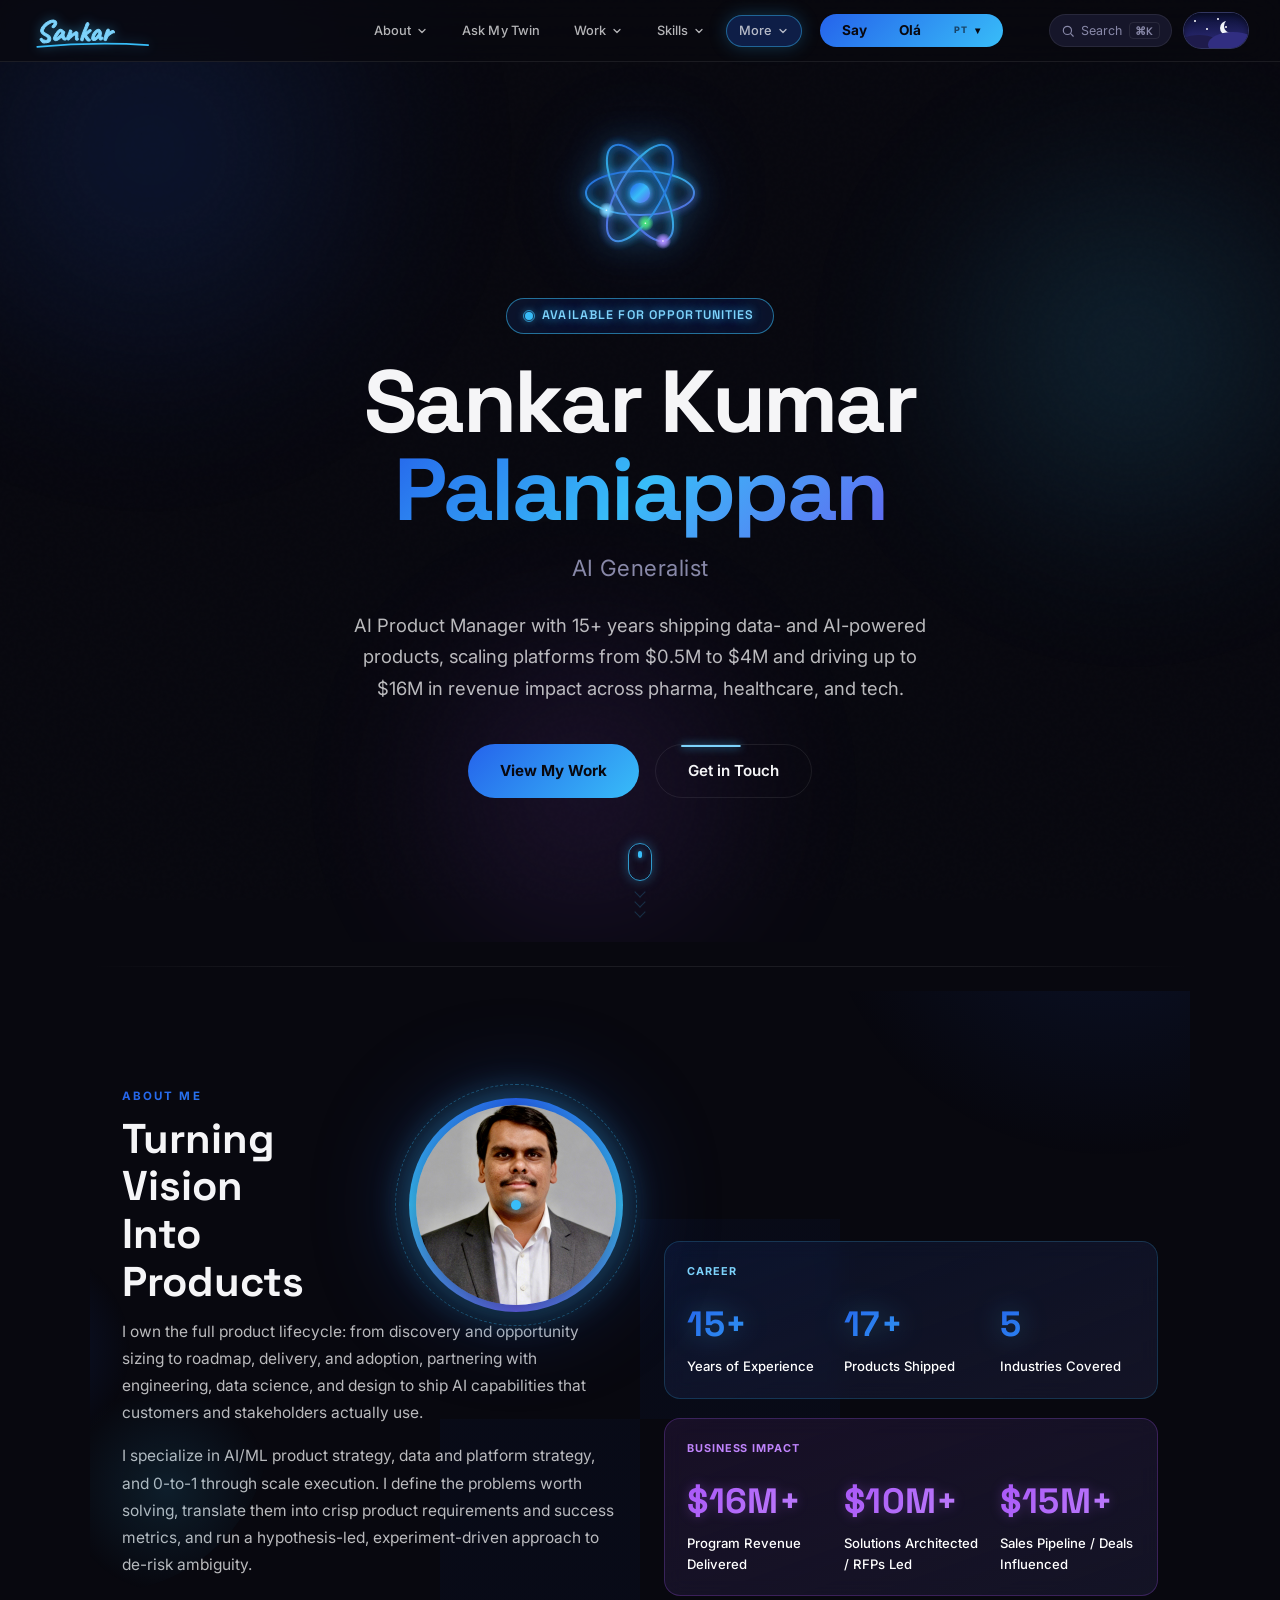
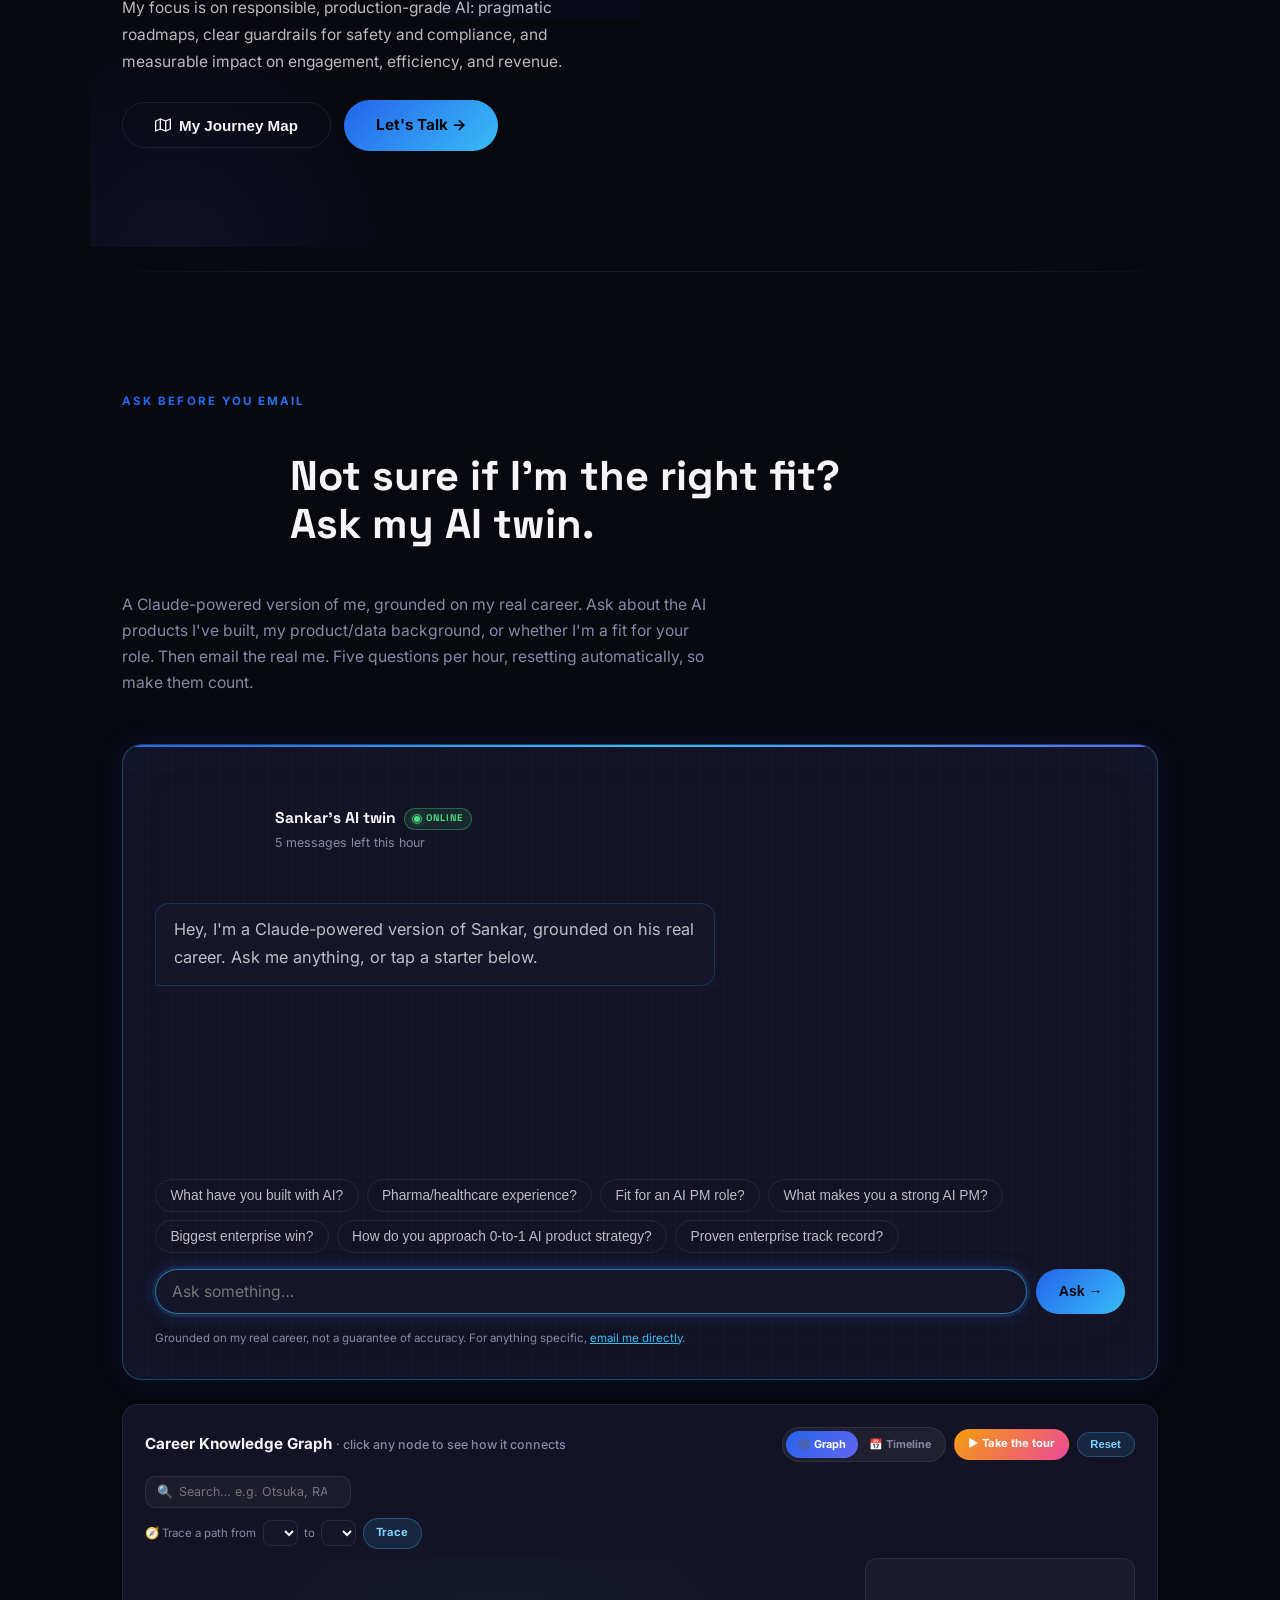
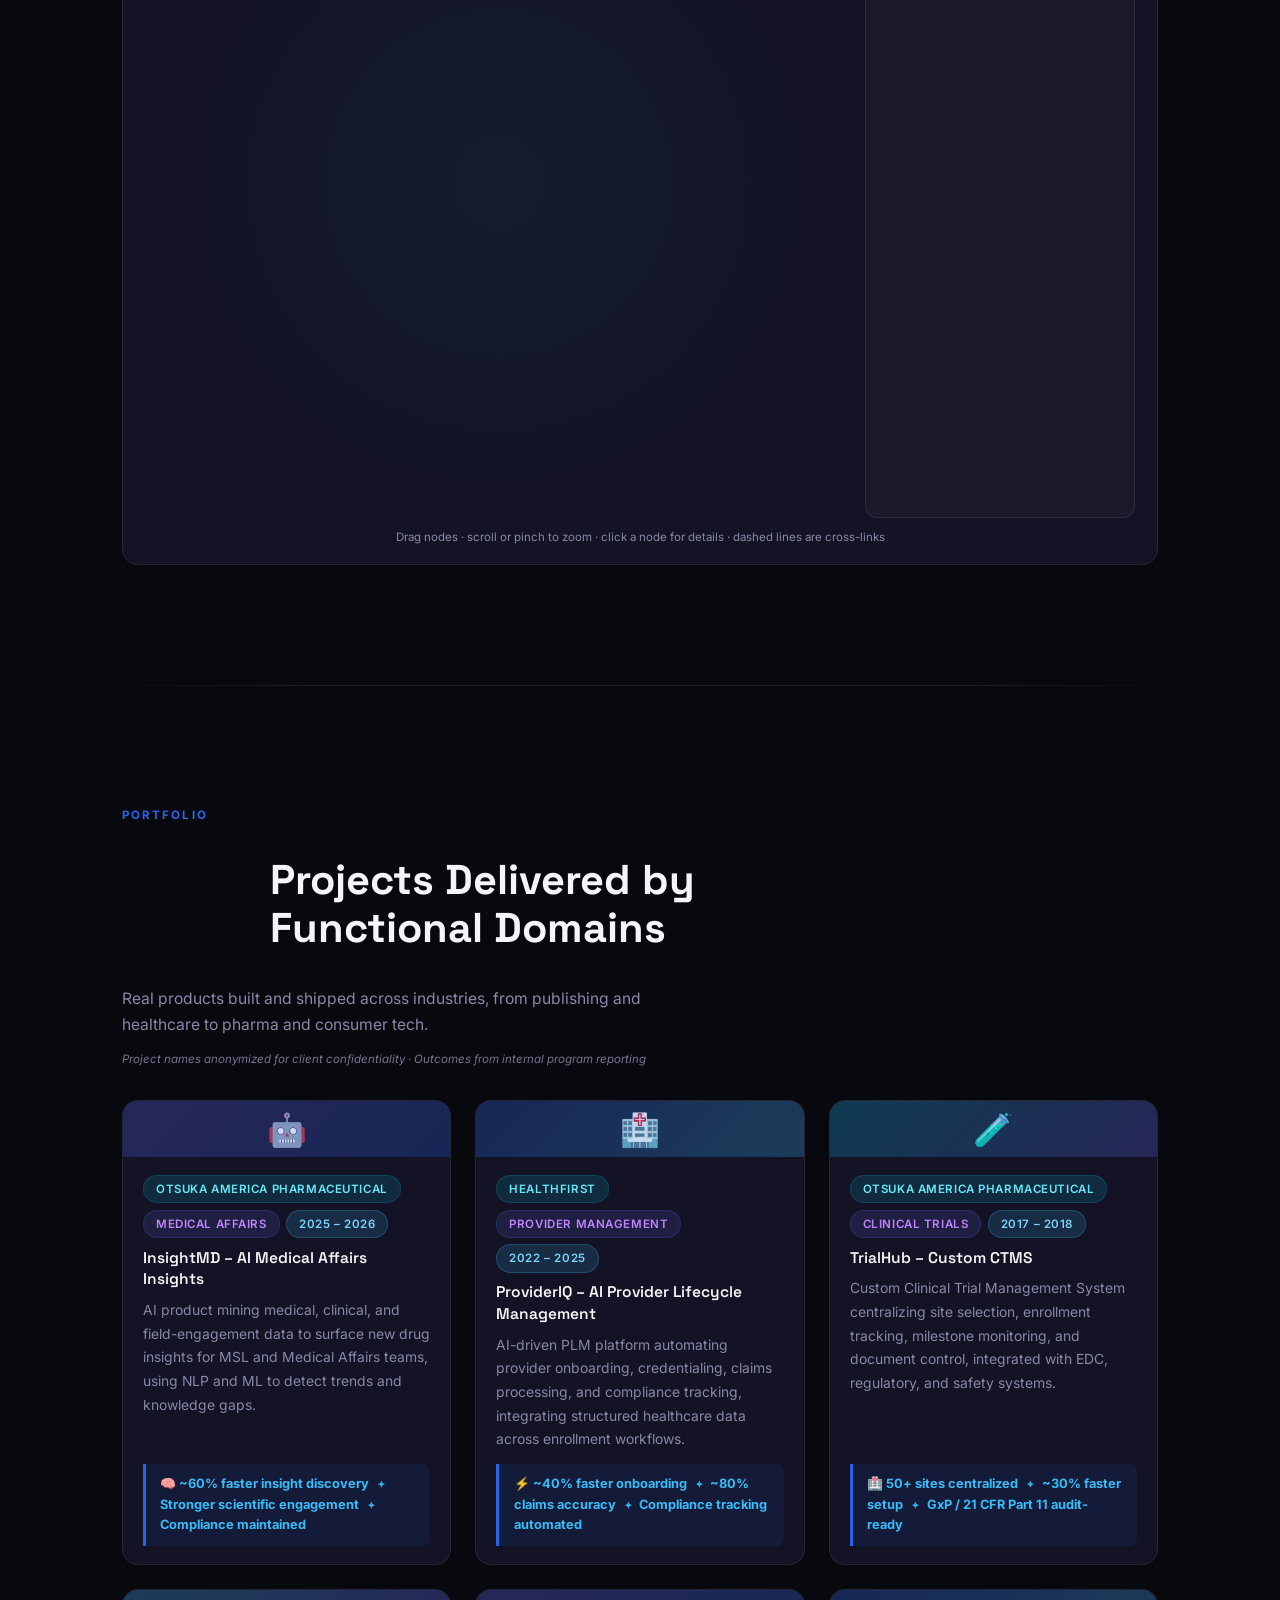
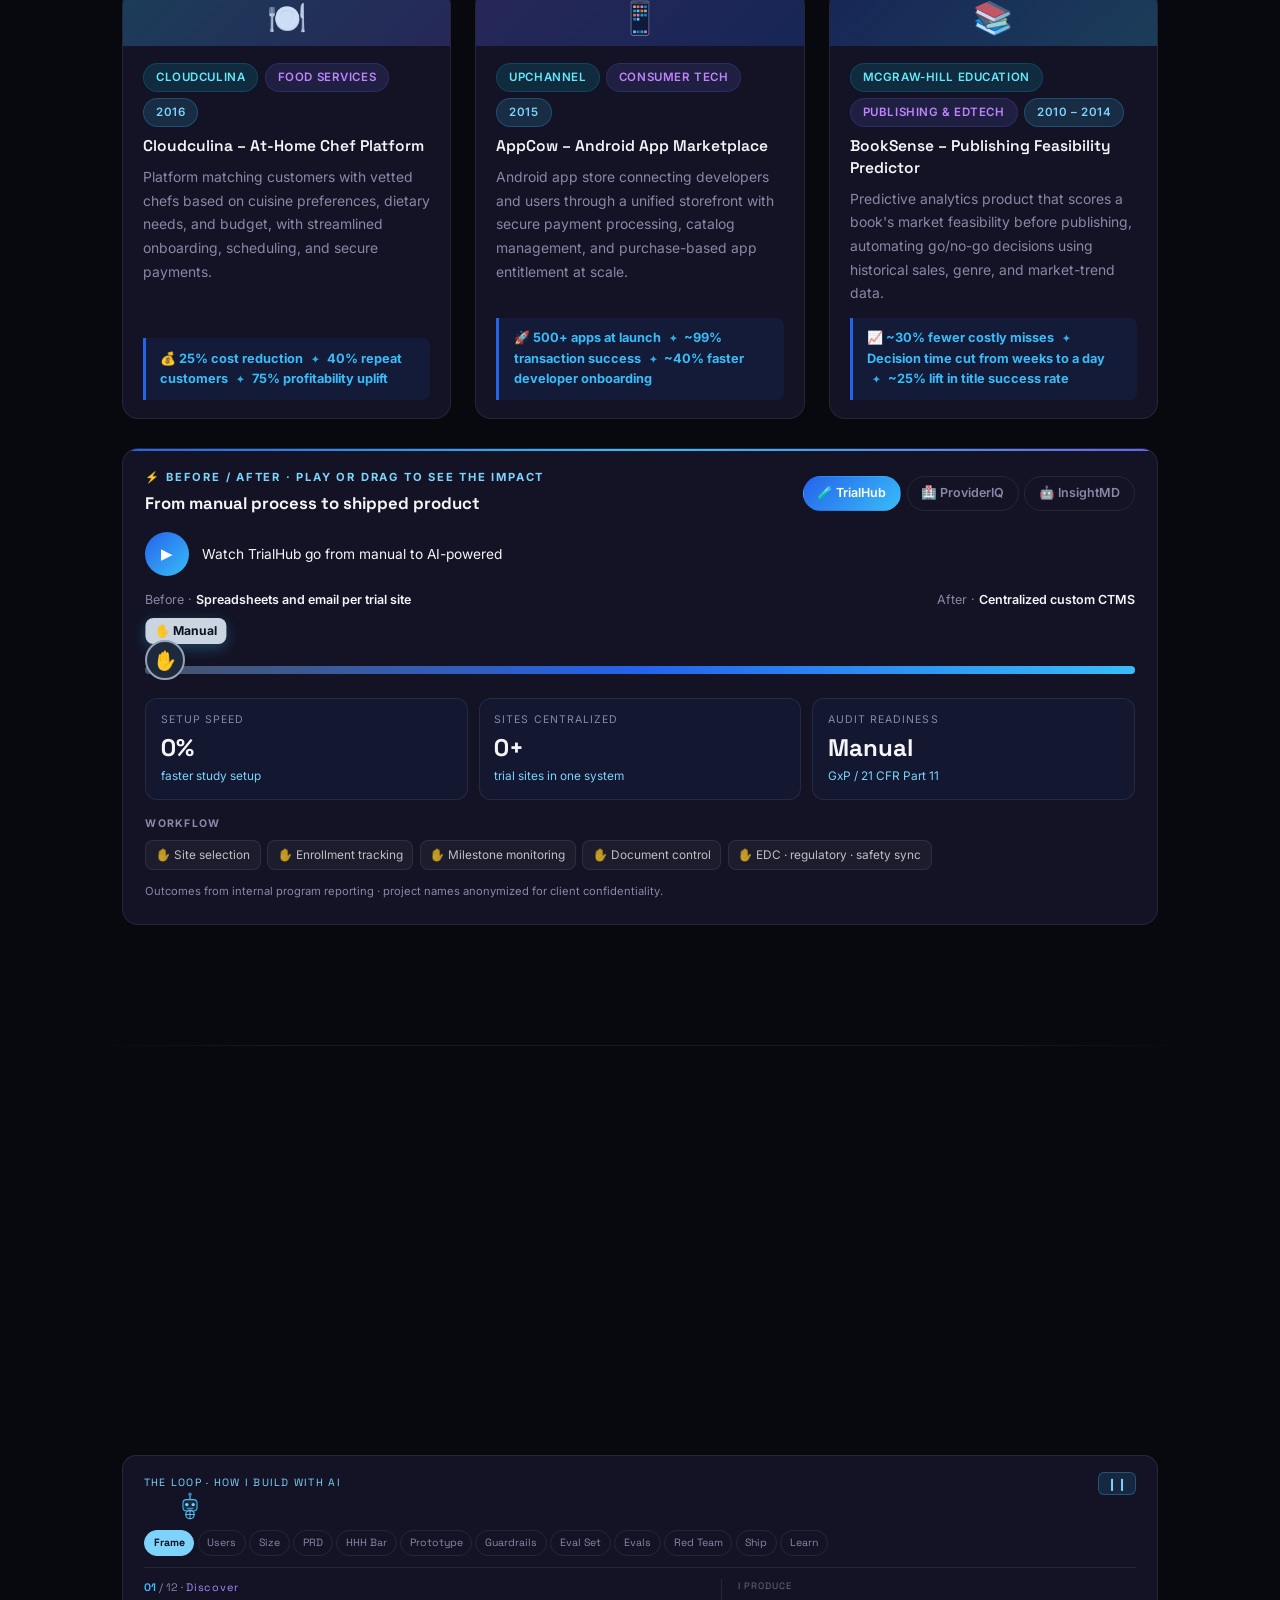
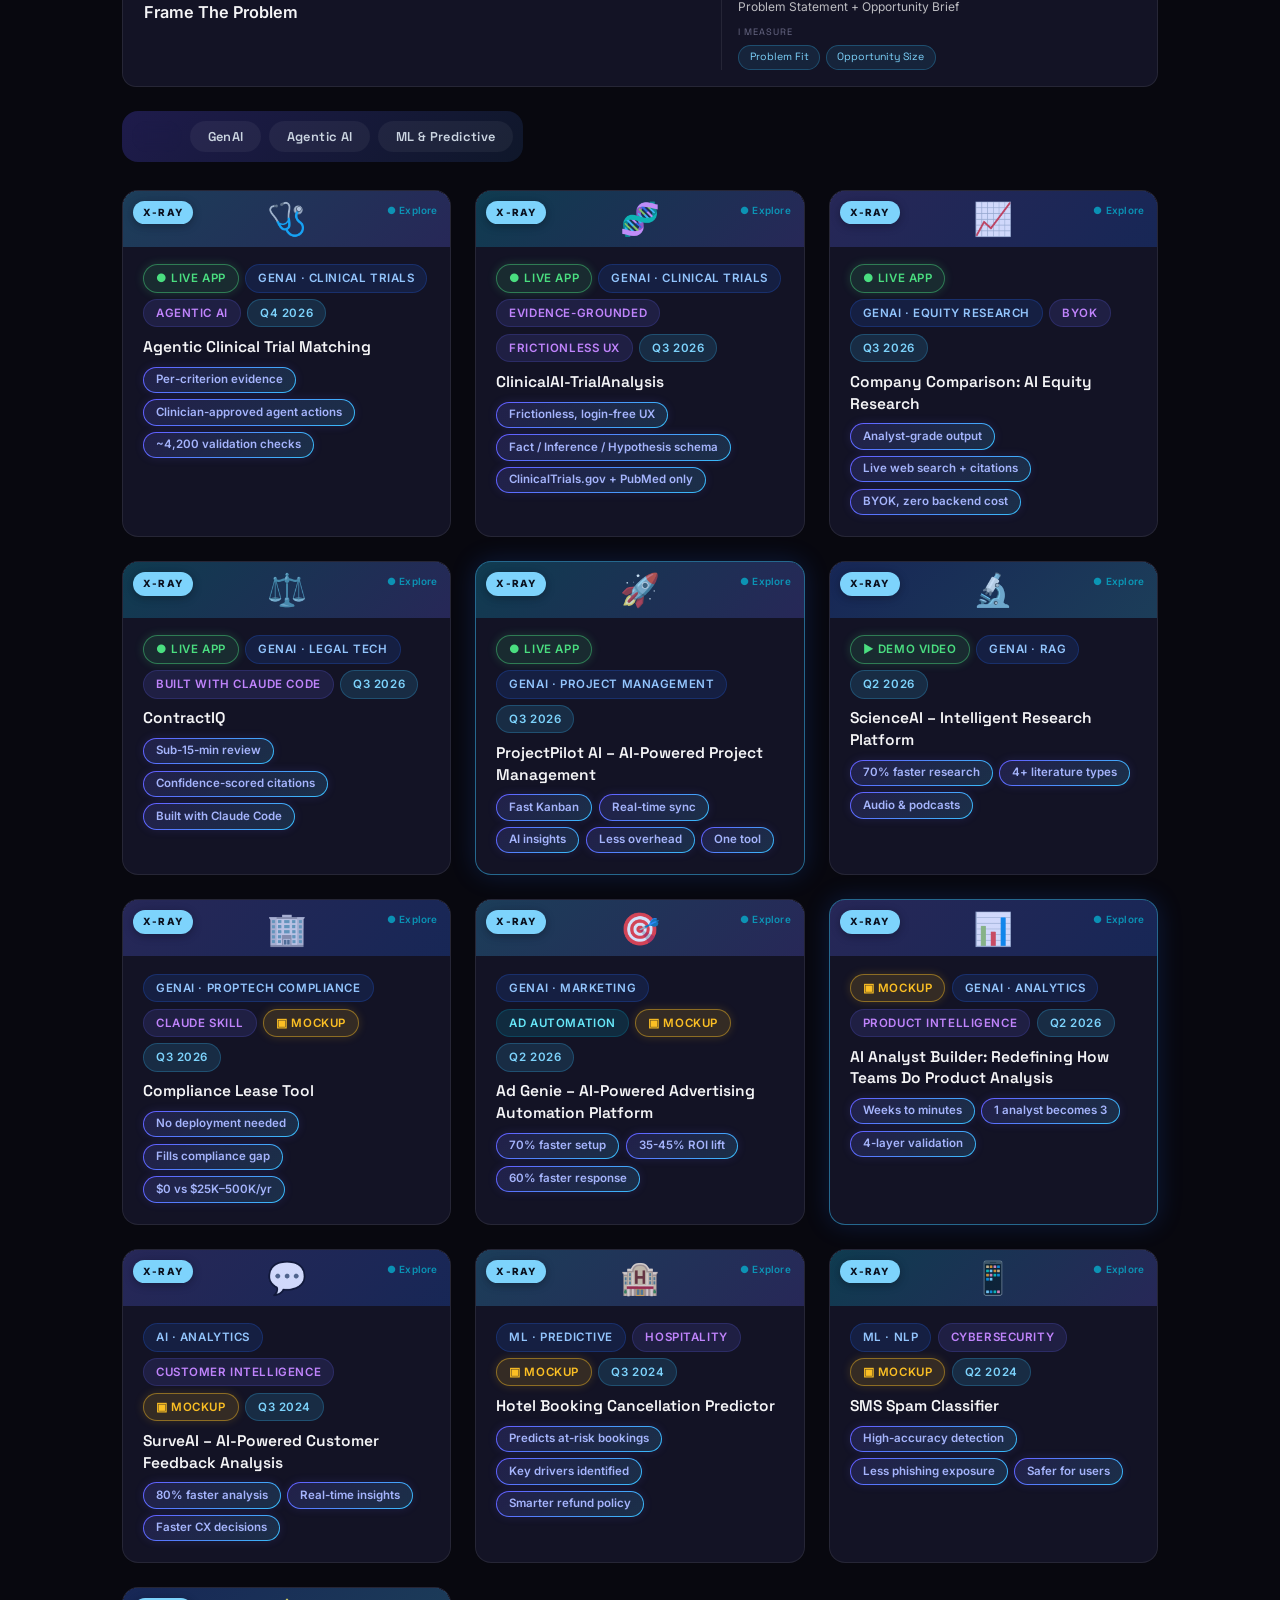
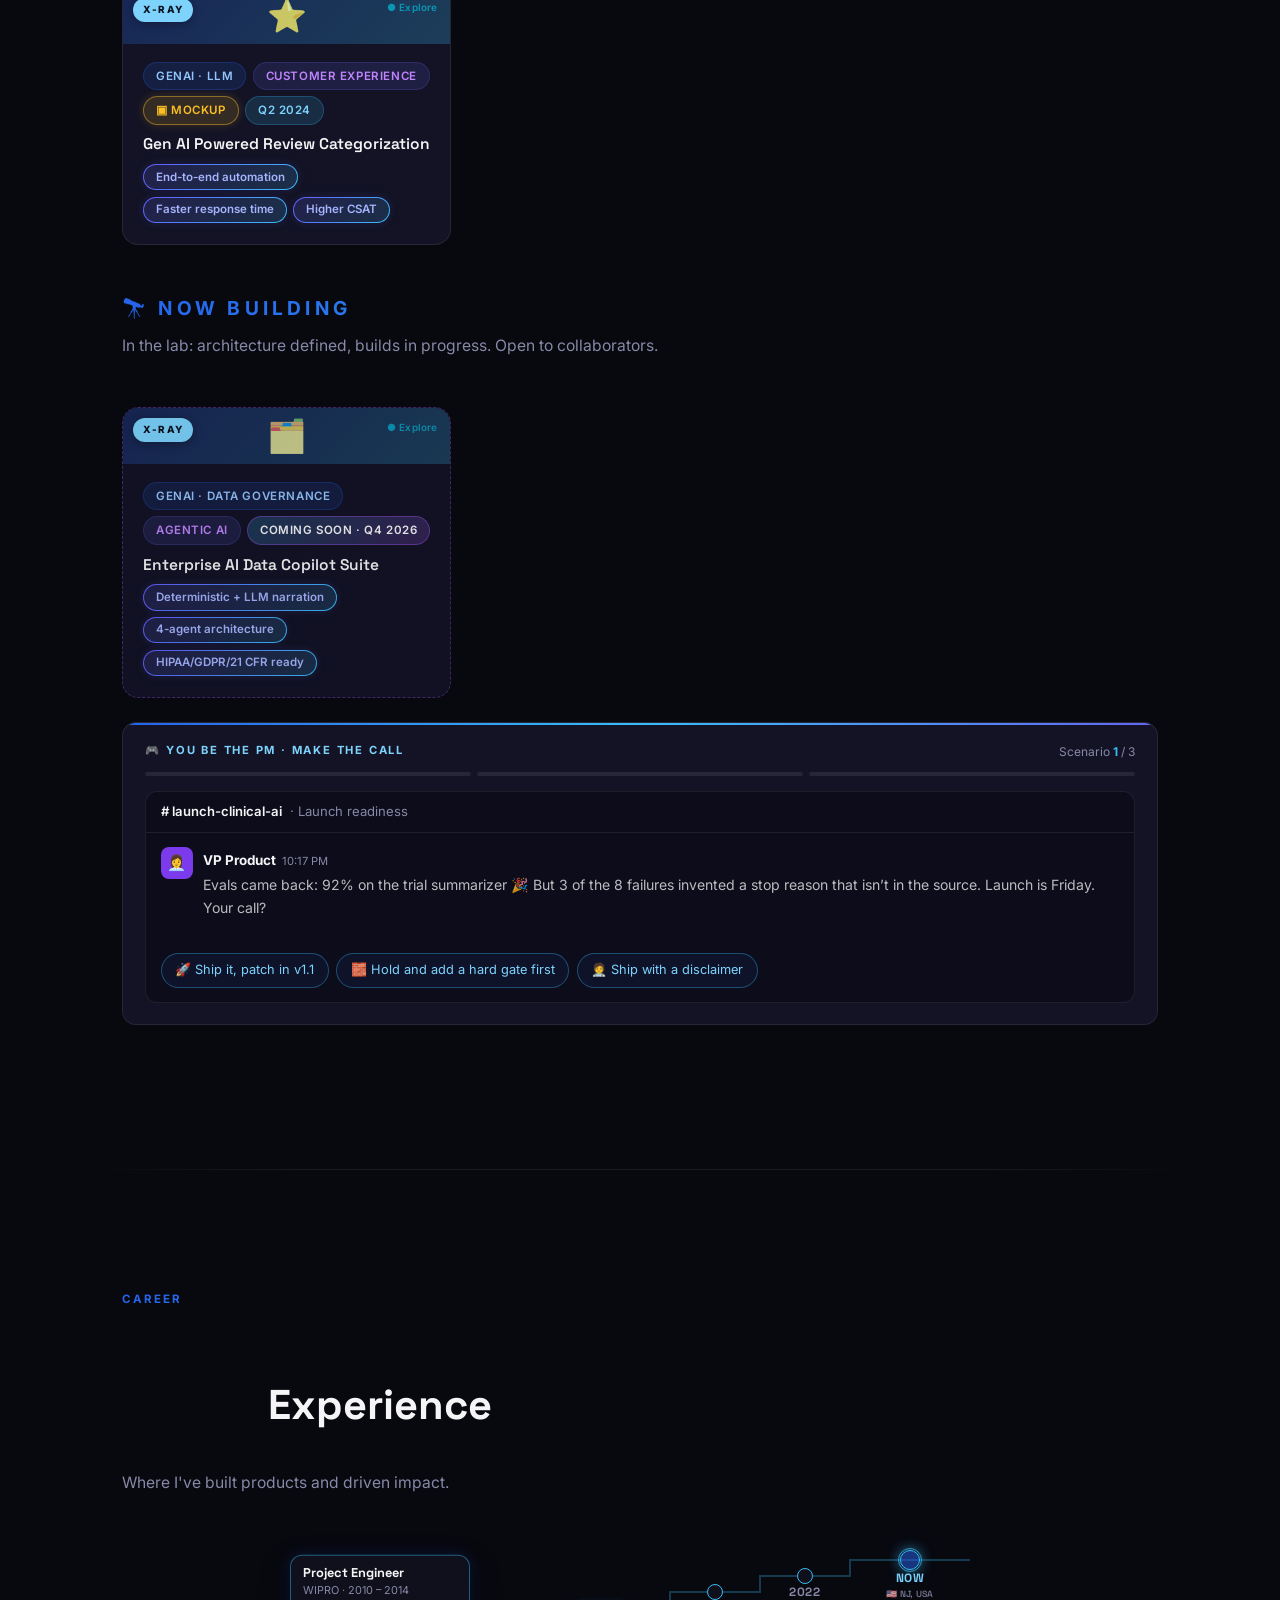
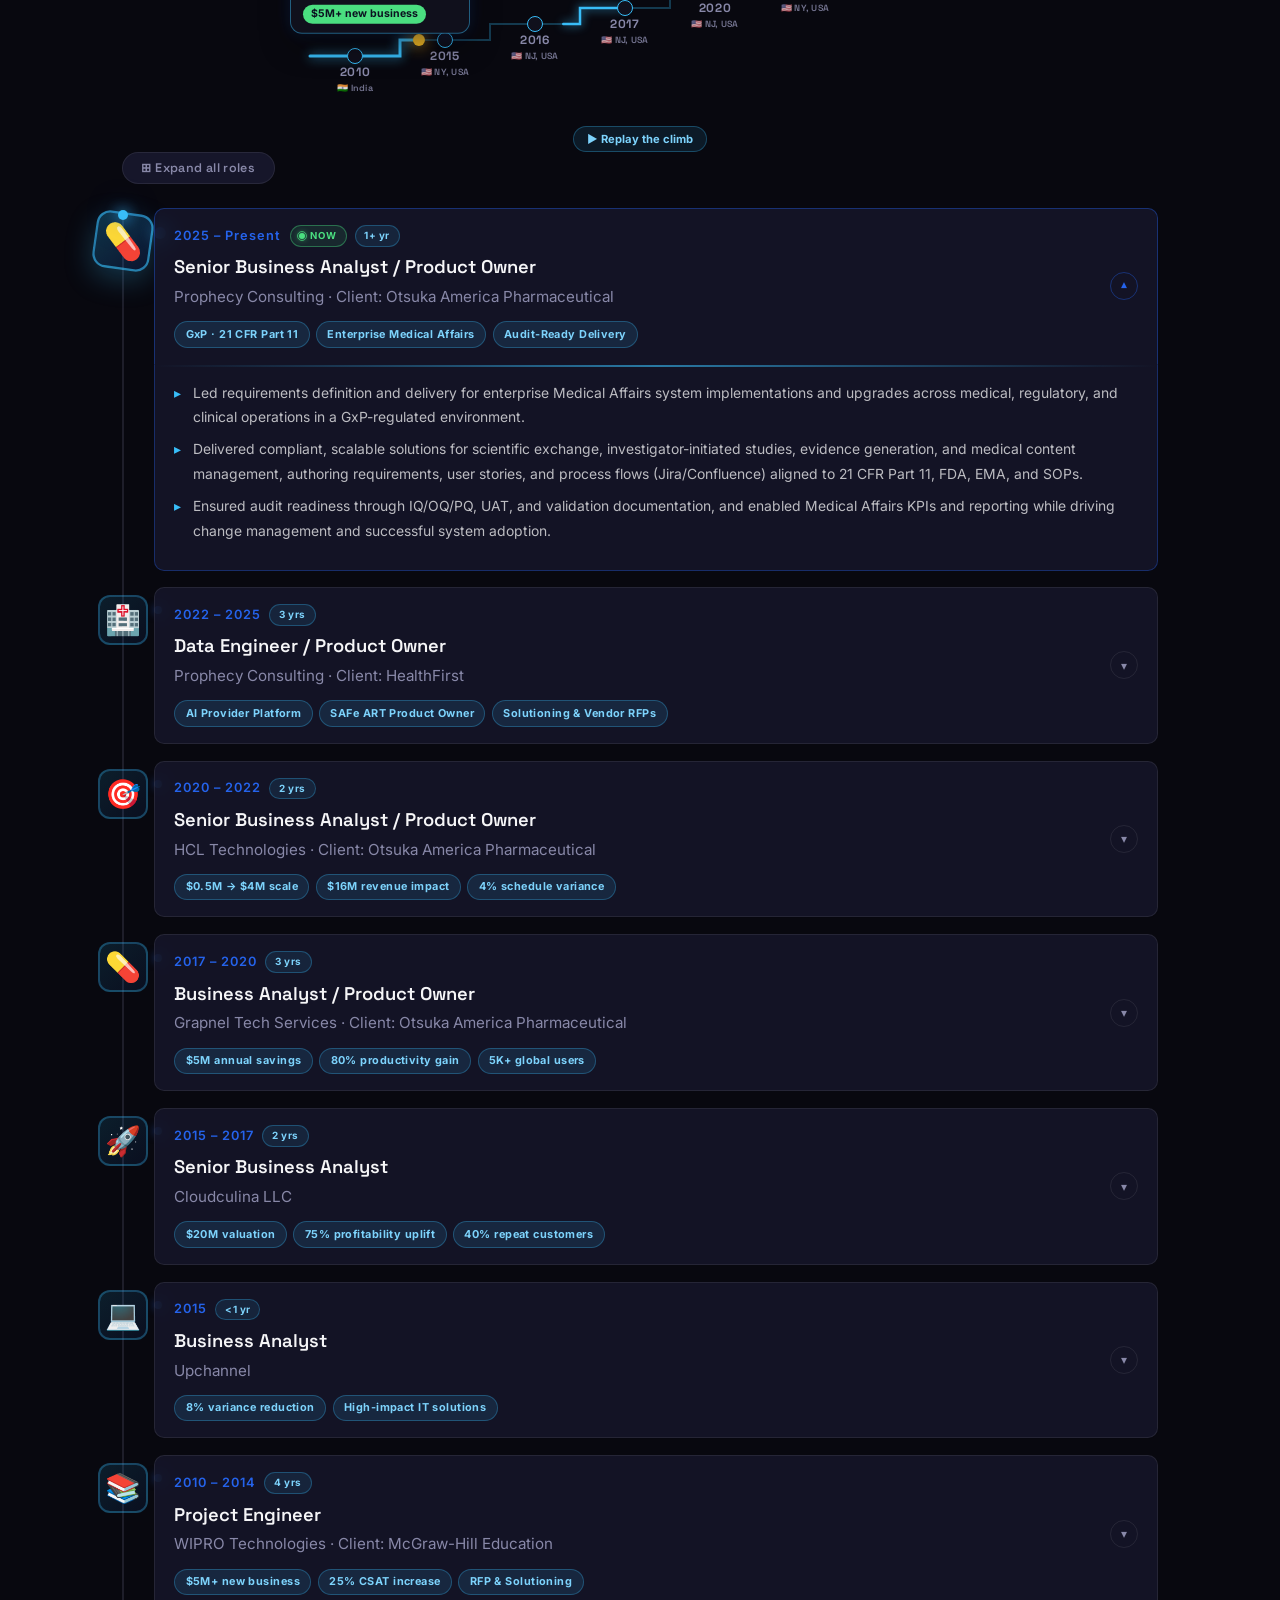
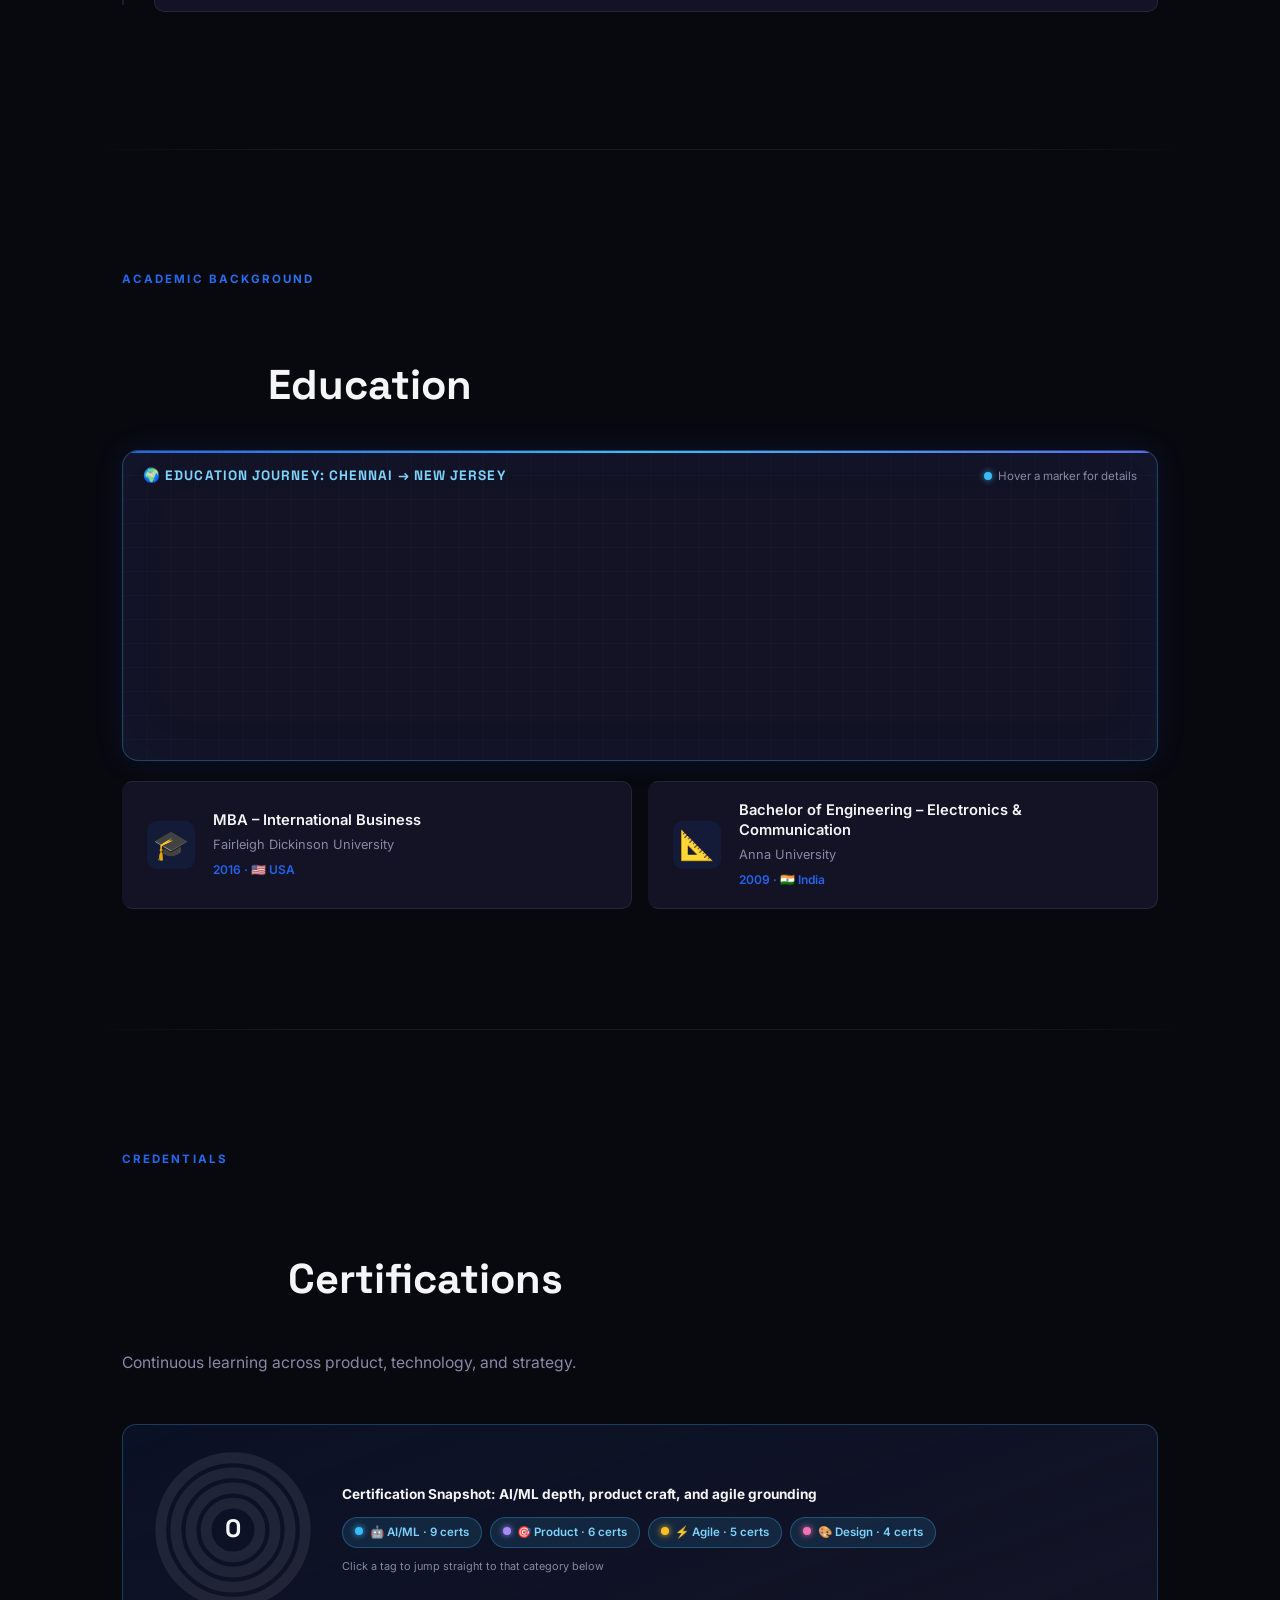
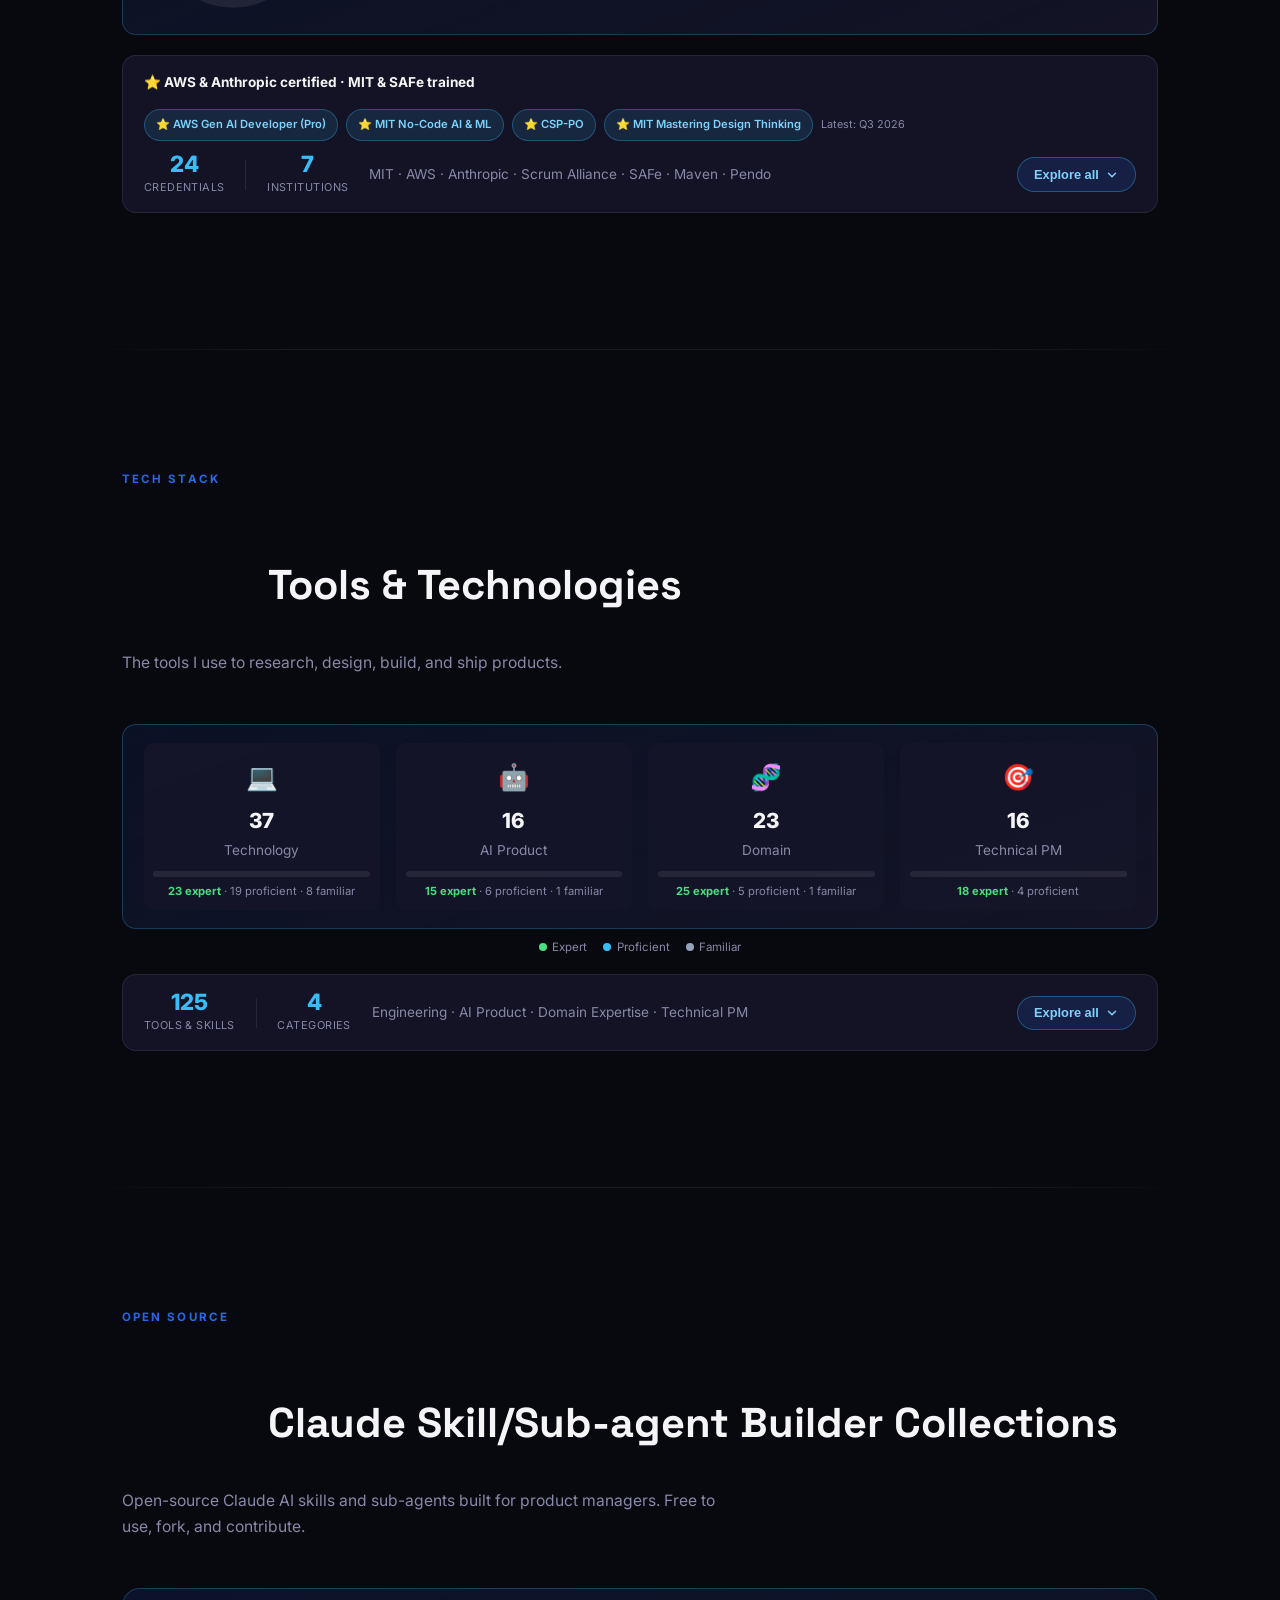
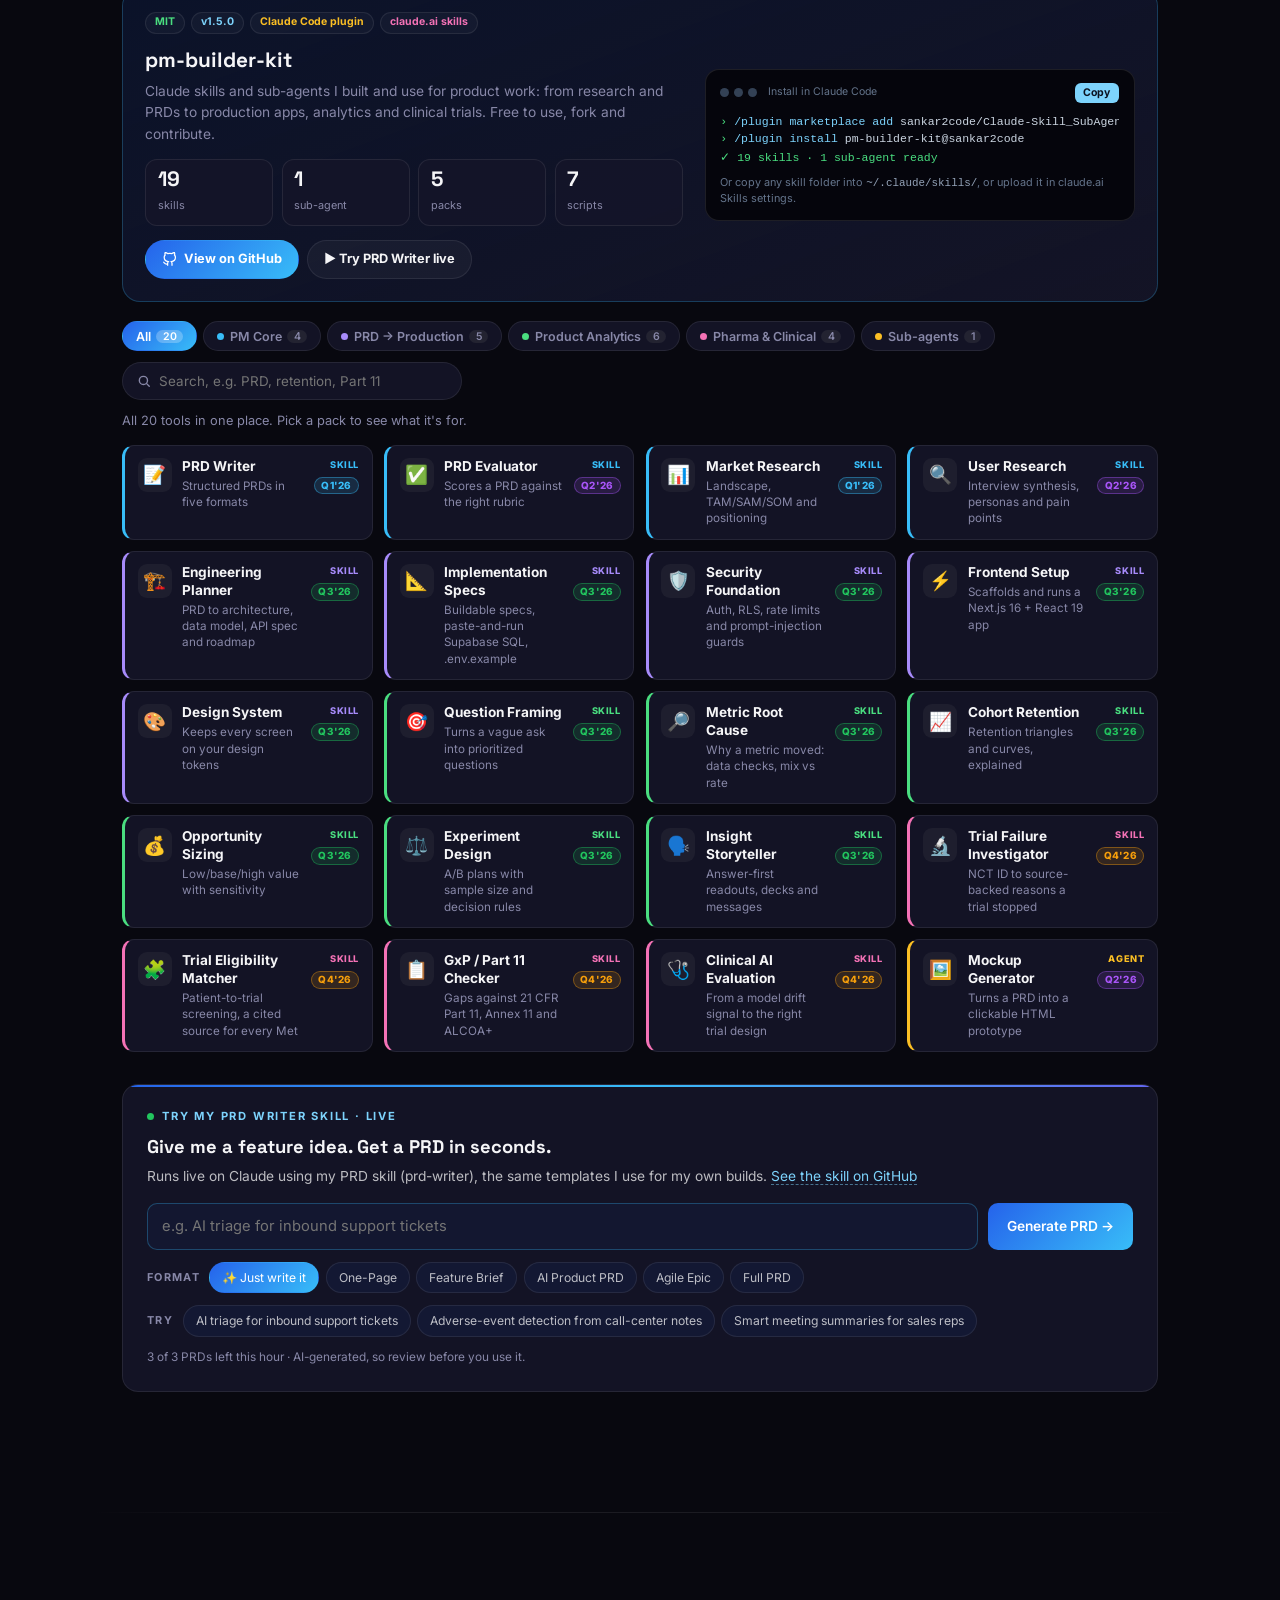
==== index-backup.html @ cf6ffe18 "Add interactive skills collection UI Replaced the static repo and skill listings with a more compact" ====
<!DOCTYPE html>
<html lang="en">
<head>
  <meta charset="UTF-8" />
  <meta name="viewport" content="width=device-width, initial-scale=1.0" />
  <title>Sankar Kumar Palaniappan | AI Product Manager</title>
  <meta name="description" content="AI Product Manager with 15+ years shipping data- and AI-powered products across pharma, healthcare, and tech, delivering up to $16M revenue impact. Live AI products, PRDs, and an AI twin you can interview." />
  <link rel="canonical" href="https://sankar.work/" />
  <meta property="og:type" content="website" />
  <meta property="og:url" content="https://sankar.work/" />
  <meta property="og:title" content="Sankar Kumar Palaniappan | AI Product Manager" />
  <meta property="og:description" content="15+ years shipping data- and AI-powered products across pharma, healthcare, and tech. Explore live AI products, PRDs, and ask my AI twin." />
  <meta property="og:image" content="https://sankar.work/images/profile-photo.jpeg" />
  <meta name="twitter:card" content="summary" />
  <meta name="twitter:title" content="Sankar Kumar Palaniappan | AI Product Manager" />
  <meta name="twitter:description" content="15+ years shipping data- and AI-powered products across pharma, healthcare, and tech. Explore live AI products, PRDs, and ask my AI twin." />
  <meta name="twitter:image" content="https://sankar.work/images/profile-photo.jpeg" />
  <link rel="preconnect" href="https://fonts.googleapis.com" />
  <link href="https://fonts.googleapis.com/css2?family=Inter:wght@300;400;500;600;700;900&family=Space+Grotesk:wght@400;500;600;700&family=Caveat:wght@700&display=swap" rel="stylesheet" />

  <!-- Google Analytics -->
  <script async src="https://www.googletagmanager.com/gtag/js?id=G-2ZWKVT2CXY"></script>
  <script>
    window.dataLayer = window.dataLayer || [];
    function gtag(){dataLayer.push(arguments);}
    gtag('js', new Date());
    gtag('config', 'G-2ZWKVT2CXY');
  </script>

  <style>
    /* ─── RESET & BASE ─────────────────────────────── */
    *, *::before, *::after { margin: 0; padding: 0; box-sizing: border-box; }

    :root {
      --bg:       #08080f;
      --bg2:      #10101c;
      --bg3:      #16162a;
      --coral:    #2563eb;
      --gold:     #38bdf8;
      --purple:   #6366f1;
      --lavender: #a5b4fc;
      --white:    #f5f5f7;
      --muted:    #8888a8;
      --border:   rgba(255,255,255,0.08);
      --card:     rgba(22,22,42,0.85);
      --nav-bg:   rgba(8,8,15,0.75);
      --nav-bg-scroll: rgba(8,8,15,0.95);
      --grad:      linear-gradient(135deg, #2563eb 0%, #38bdf8 50%, #6366f1 100%);
      --grad2:     linear-gradient(135deg, #2563eb, #38bdf8);
      --radius:    16px;
      --text-body: rgba(245,245,247,0.75);
      --text:      #f5f5f7;
    }

    /* ─── LIGHT THEME ─────────────────────────────── */
    html.light {
      --bg:        #fafafa;
      --bg2:       #f0f0f5;
      --bg3:       #e8e8f0;
      --white:     #111118;
      --muted:     #55557a;
      --border:    rgba(0,0,0,0.09);
      --card:      rgba(255,255,255,0.92);
      --nav-bg:    rgba(250,250,250,0.8);
      --nav-bg-scroll: rgba(250,250,250,0.97);
      --text-body: rgba(17,17,24,0.78);
      --text:      #111118;
    }

    html.light body {
      background: var(--bg);
    }

    html.light body::before { opacity: 0.15; }

    html.light .blob { opacity: 0.12; }

    html.light nav {
      border-bottom-color: rgba(0,0,0,0.08);
    }

    html.light .btn-secondary {
      border-color: rgba(0,0,0,0.15);
      color: var(--white);
    }

    html.light .btn-secondary:hover {
      border-color: rgba(0,0,0,0.3);
      background: rgba(0,0,0,0.04);
    }

    html.light .social-btn {
      border-color: rgba(0,0,0,0.12);
      color: var(--white);
    }

    html.light .social-btn:hover {
      background: rgba(0,0,0,0.05);
      border-color: rgba(0,0,0,0.2);
    }

    html.light footer {
      border-top-color: rgba(0,0,0,0.08);
    }

    html.light .divider { background: rgba(0,0,0,0.07); }

    /* ─── TECH STACK FLOATING CARD STYLES ─────────────────────────────── */
    .tech-card {
      position: absolute;
      width: 90px;
      height: 90px;
      border-radius: 50%;
      padding: 0.6rem;
      cursor: pointer;
      background: linear-gradient(135deg, rgba(139, 92, 246, 0.15) 0%, rgba(168, 85, 247, 0.08) 100%);
      border: 1px solid rgba(139, 92, 246, 0.25);
      display: flex;
      flex-direction: column;
      align-items: center;
      justify-content: center;
      gap: 0.3rem;
      overflow: hidden;
      transition: all 0.3s cubic-bezier(0.34, 1.56, 0.64, 1);
      animation: float 6s ease-in-out infinite;
    }

    .tech-card::before {
      content: '';
      position: absolute;
      inset: 0;
      border-radius: 50%;
      background: radial-gradient(circle, rgba(168, 85, 247, 0.2) 0%, transparent 70%);
      opacity: 0;
      transition: opacity 0.3s ease;
      pointer-events: none;
    }

    @keyframes float {
      0%, 100% { transform: translateY(0px); }
      50% { transform: translateY(-15px); }
    }

    .tech-card:hover {
      background: linear-gradient(135deg, rgba(139, 92, 246, 0.3) 0%, rgba(168, 85, 247, 0.2) 100%);
      border-color: rgba(139, 92, 246, 0.6);
      transform: scale(1.15) !important;
      box-shadow: 0 15px 30px rgba(139, 92, 246, 0.3);
    }

    .tech-card:hover::before {
      opacity: 1;
    }

    .tech-emoji {
      font-size: 1.8rem;
      display: block;
      transition: transform 0.3s cubic-bezier(0.34, 1.56, 0.64, 1);
      filter: drop-shadow(0 2px 4px rgba(139, 92, 246, 0.3));
      position: relative;
      z-index: 2;
    }

    .tech-card:hover .tech-emoji {
      transform: scale(1.2) rotate(10deg);
    }

    .tech-name {
      font-size: 0.65rem;
      font-weight: 700;
      color: var(--white);
      text-align: center;
      line-height: 1;
      transition: color 0.3s ease;
      position: relative;
      z-index: 2;
      text-transform: uppercase;
      letter-spacing: 0.5px;
    }

    .tech-card:hover .tech-name {
      color: #a78bfa;
    }

    .tech-category {
      display: none;
    }

    html.light .tech-card {
      background: linear-gradient(135deg, rgba(99, 102, 241, 0.12) 0%, rgba(139, 92, 246, 0.06) 100%);
      border-color: rgba(139, 92, 246, 0.2);
    }

    html.light .tech-card:hover {
      background: linear-gradient(135deg, rgba(99, 102, 241, 0.25) 0%, rgba(139, 92, 246, 0.15) 100%);
      border-color: rgba(139, 92, 246, 0.4);
      box-shadow: 0 15px 30px rgba(139, 92, 246, 0.2);
    }

    html.light .tech-name {
      color: #111118;
    }

    html.light .tech-card:hover .tech-name {
      color: #6366f1;
    }

    /* Light mode card depth */
    html.light .stat-card,
    html.light .domain-card,
    html.light .project-card {
      background: #ffffff;
      box-shadow: 0 2px 16px rgba(0,0,0,0.07), 0 1px 4px rgba(0,0,0,0.05);
    }

    html.light .contact-card {
      background:
        linear-gradient(90deg, #2563eb, #38bdf8, #6366f1) top / 100% 2px no-repeat,
        linear-gradient(rgba(37,99,235,0.03) 1px, transparent 1px),
        linear-gradient(90deg, rgba(37,99,235,0.03) 1px, transparent 1px),
        #ffffff;
      background-size: 100% 2px, 24px 24px, 24px 24px, auto;
      box-shadow: 0 2px 20px rgba(37,99,235,0.08);
    }

    html.light a.cert-card,
    html.light .edu-card {
      background: #ffffff;
      box-shadow: 0 1px 6px rgba(0,0,0,0.06);
    }

    html.light .chip {
      background: #ededf5;
      color: #111118;
      border-color: rgba(0,0,0,0.1);
    }

    html.light .chip:hover {
      background: rgba(37,99,235,0.1);
      border-color: rgba(37,99,235,0.3);
    }

    html.light .hamburger span { background: #111118; }

    html.light .project-body p { color: var(--text-body); }

    /* ─── LIGHT MODE TEXT READABILITY FIXES ──────── */
    html.light .stat-label { color: #111118; }

    html.light .tag-coral  { background: rgba(37,99,235,0.1);  color: #1d4ed8; border-color: rgba(37,99,235,0.3); }
    html.light .tag-gold   { background: rgba(2,132,199,0.1);  color: #0369a1; border-color: rgba(2,132,199,0.3); }
    html.light .tag-purple { background: rgba(124,58,237,0.1); color: #6d28d9; border-color: rgba(124,58,237,0.3); }
    html.light .tag-cyan   { background: rgba(14,116,144,0.1); color: #0e7490; border-color: rgba(14,116,144,0.3); }

    html.light .twin-online {
      color: #15803d;
      background: rgba(21,128,61,0.08);
      border-color: rgba(21,128,61,0.35);
    }
    html.light .twin-online-dot { background: #16a34a; box-shadow: 0 0 4px rgba(22,163,74,0.5); }
    html.light .twin-online-dot::after { border-color: rgba(22,163,74,0.6); }

    html.light .twin-disclaimer a { color: #1d4ed8; }
    html.light .twin-msg-error { color: #dc2626; border-color: rgba(220,38,38,0.35); }

    html.light .nav-badge-name {
      color: #1d4ed8;
      text-shadow: 0 0 12px rgba(37,99,235,0.35);
    }

    html.light .modal-impact { color: #1d4ed8; }
    html.light .modal-year { color: #1d4ed8; border-color: rgba(37,99,235,0.4); }
    html.light .skill-badge:not(.skill-badge-default) { color: #1d4ed8; }
    html.light a.cert-card:hover .cert-info h4 { color: #1d4ed8; }
    html.light .skill-card:hover .skill-card-info h4 { color: #1d4ed8; }

    html { scroll-behavior: smooth; }

    body {
      font-family: 'Inter', sans-serif;
      background: var(--bg);
      color: var(--white);
      overflow-x: hidden;
      line-height: 1.6;
    }

    h1, h2, h3, h4 { font-family: 'Space Grotesk', sans-serif; }

    a { text-decoration: none; color: inherit; }

    img, svg { max-width: 100%; }

    /* ─── NOISE TEXTURE ──────────────────────────────── */
    body::before {
      content: '';
      position: fixed;
      inset: 0;
      background-image: url("data:image/svg+xml,%3Csvg viewBox='0 0 256 256' xmlns='http://www.w3.org/2000/svg'%3E%3Cfilter id='noise'%3E%3CfeTurbulence type='fractalNoise' baseFrequency='0.9' numOctaves='4' stitchTiles='stitch'/%3E%3C/filter%3E%3Crect width='100%25' height='100%25' filter='url(%23noise)' opacity='0.03'/%3E%3C/svg%3E");
      pointer-events: none;
      z-index: 0;
      opacity: 0.4;
    }

    /* ─── NAV ────────────────────────────────────────── */
    nav {
      position: fixed;
      top: 0; left: 0; right: 0;
      z-index: 100;
      padding: 0 2rem;
      height: 62px;
      display: grid;
      grid-template-columns: 1fr auto 1fr;
      align-items: center;
      background: var(--nav-bg);
      backdrop-filter: blur(20px);
      border-bottom: 1px solid var(--border);
      transition: background 0.3s, border-color 0.3s;
    }

    /* ─── THEME TOGGLE BUTTON ────────────────────── */
    .theme-toggle {
      position: relative;
      width: 64px;
      height: 35px;
      border-radius: 20px;
      border: none;
      background: transparent;
      cursor: pointer;
      padding: 0;
      overflow: visible;
      flex-shrink: 0;
      transition: box-shadow 0.25s;
    }

    .theme-toggle:hover {
      box-shadow: 0 0 12px rgba(56,189,248,0.3);
      border-radius: 20px;
    }

    .tt-lottie {
      width: 64px;
      height: 35px;
      pointer-events: none;
    }

    /* Sunset landscape toggle: night by default, day under html.light */
    .tt-scene { position: absolute; inset: 0; border-radius: 999px; overflow: hidden; pointer-events: none;
      background: linear-gradient(#0b1033, #312e81); box-shadow: inset 0 2px 6px rgba(0,0,0,0.4), 0 0 0 1px rgba(129,140,248,0.35);
      transition: background 0.7s ease, box-shadow 0.7s ease; }
    html.light .tt-scene { background: linear-gradient(#60a5fa, #bae6fd); box-shadow: inset 0 2px 6px rgba(0,0,0,0.18), 0 0 0 1px rgba(37,99,235,0.3); }
    .tt-sun { position: absolute; left: 9px; top: 7px; width: 16px; height: 16px; border-radius: 50%;
      background: radial-gradient(circle, #fef3c7, #f59e0b); box-shadow: 0 0 10px #fbbf24;
      transform: translateY(30px); transition: transform 0.8s cubic-bezier(.6,.05,.3,1); }
    html.light .tt-sun { transform: none; }
    .tt-moon { position: absolute; right: 10px; top: 6px; width: 14px; height: 14px; border-radius: 50%; box-shadow: -4px 2px 0 0 #f1f5f9;
      transform: none; transition: transform 0.8s cubic-bezier(.6,.05,.3,1) 0.1s; }
    html.light .tt-moon { transform: translateY(-30px); }
    .tt-star { position: absolute; width: 2px; height: 2px; border-radius: 50%; background: #fff; opacity: 1; transition: opacity 0.6s 0.3s; animation: ttTwinkle 1.6s infinite; }
    html.light .tt-star { opacity: 0; transition-delay: 0s; }
    @keyframes ttTwinkle { 50% { transform: scale(0.4); } }
    .tt-hill { position: absolute; bottom: -9px; border-radius: 50%; transition: background 0.7s ease; }
    .tt-h1 { left: -7px; width: 44px; height: 22px; background: #1e1b4b; }
    .tt-h2 { right: -10px; width: 50px; height: 25px; background: #312e81; }
    html.light .tt-h1 { background: #16a34a; }
    html.light .tt-h2 { background: #22c55e; }
    .tt-cloud { position: absolute; top: 9px; left: 0; width: 13px; height: 5px; border-radius: 5px; background: #fff; opacity: 0;
      animation: ttDrift 7s linear infinite; transition: opacity 0.5s; }
    .tt-cloud::before { content: ""; position: absolute; left: 3px; top: -3px; width: 7px; height: 7px; border-radius: 50%; background: #fff; }
    .tt-cloud2 { top: 16px; transform: scale(0.8); animation-duration: 9s; animation-delay: -4s; }
    html.light .tt-cloud { opacity: 0.9; }
    @keyframes ttDrift { from { transform: translateX(70px); } to { transform: translateX(-20px); } }
    .theme-toggle:hover .tt-scene { box-shadow: inset 0 2px 6px rgba(0,0,0,0.4), 0 0 0 1px rgba(125,211,252,0.6), 0 0 14px rgba(56,189,248,0.35); }
    .theme-toggle:active .tt-scene { transform: scale(0.96); }
    .theme-toggle:focus-visible { outline: 2px solid #38bdf8; outline-offset: 3px; }
    @media (prefers-reduced-motion: reduce) {
      .tt-sun, .tt-moon, .tt-scene, .tt-hill, .tt-star { transition: none; }
      .tt-star, .tt-cloud { animation: none; }
    }

    /* ─── COMMAND PALETTE ────────────────────── */
    .cmdk-trigger {
      display: flex;
      align-items: center;
      gap: 0.4rem;
      background: var(--bg3);
      border: 1px solid var(--border);
      border-radius: 50px;
      padding: 0.4rem 0.7rem;
      color: var(--muted);
      cursor: pointer;
      font-family: 'Inter', sans-serif;
      font-size: 0.78rem;
      transition: border-color 0.25s, box-shadow 0.25s, color 0.25s;
      flex-shrink: 0;
    }

    .cmdk-trigger:hover {
      border-color: rgba(56,189,248,0.6);
      box-shadow: 0 0 10px rgba(56,189,248,0.25);
      color: var(--white);
    }

    .cmdk-kbd {
      font-family: 'Space Grotesk', sans-serif;
      font-size: 0.68rem;
      font-weight: 600;
      border: 1px solid var(--border);
      border-radius: 4px;
      padding: 0.05rem 0.35rem;
    }

    .cmdk-backdrop {
      display: none;
      position: fixed;
      inset: 0;
      background: rgba(0,0,0,0.6);
      backdrop-filter: blur(6px);
      z-index: 2000;
      align-items: flex-start;
      justify-content: center;
      padding: 10vh 1.2rem 2rem;
    }

    .cmdk-backdrop.open { display: flex; }

    .cmdk-panel {
      width: 100%;
      max-width: 520px;
      background: var(--bg2);
      border: 1px solid rgba(56,189,248,0.35);
      border-radius: 16px;
      box-shadow: 0 0 40px rgba(37,99,235,0.25), 0 20px 60px rgba(0,0,0,0.4);
      overflow: hidden;
      animation: modalIn 0.2s ease;
    }

    .cmdk-input-row {
      display: flex;
      align-items: center;
      gap: 0.7rem;
      padding: 1rem 1.2rem;
      border-bottom: 1px solid var(--border);
    }

    .cmdk-input-row svg { flex-shrink: 0; color: var(--muted); }

    #cmdk-input {
      flex: 1;
      background: transparent;
      border: none;
      outline: none;
      color: var(--white);
      font-family: 'Inter', sans-serif;
      font-size: 1rem;
    }

    #cmdk-input::placeholder { color: var(--muted); }

    .cmdk-list {
      max-height: 50vh;
      overflow-y: auto;
      padding: 0.5rem;
    }

    .cmdk-item {
      display: flex;
      align-items: center;
      gap: 0.75rem;
      padding: 0.65rem 0.8rem;
      border-radius: 10px;
      cursor: pointer;
      color: var(--text-body);
      font-size: 0.92rem;
    }

    .cmdk-item .cmdk-item-icon {
      width: 30px;
      height: 30px;
      border-radius: 8px;
      background: var(--bg3);
      display: flex;
      align-items: center;
      justify-content: center;
      font-size: 1rem;
      flex-shrink: 0;
    }

    .cmdk-item-label { flex: 1; }

    .cmdk-item-hint {
      font-size: 0.72rem;
      color: var(--muted);
    }

    .cmdk-item.active,
    .cmdk-item:hover {
      background: rgba(37,99,235,0.14);
      color: var(--white);
    }

    .cmdk-empty {
      padding: 1.5rem;
      text-align: center;
      color: var(--muted);
      font-size: 0.85rem;
    }

    html.light .cmdk-trigger { background: #fff; }
    html.light .cmdk-panel { background: #fff; }
    html.light .cmdk-item { color: #111118; }
    html.light .cmdk-item-icon { background: #f1f5f9; }

    @media (max-width: 600px) {
      .cmdk-trigger span { display: none; }
      .cmdk-trigger {
        padding: 0.5rem;
        border-radius: 50%;
        gap: 0;
      }
      .nav-right { gap: 0.5rem; }
    }

    html.light .tt-knob {
      left: 3px;
      background: #fff7d6;
      box-shadow: 0 0 10px rgba(251,191,36,0.6);
    }

    /* ─── THEME RING PULSE TRANSITION ───────────── */
    #theme-wave {
      position: fixed;
      width: 10px;
      height: 10px;
      margin: -5px 0 0 -5px;
      border-radius: 50%;
      border: 2px solid #38bdf8;
      background: transparent;
      box-shadow: 0 0 14px rgba(56,189,248,0.8), inset 0 0 10px rgba(56,189,248,0.4);
      transform: scale(0);
      opacity: 0;
      pointer-events: none;
      z-index: 9999;
    }

    .nav-logo {
      justify-self: start;
      display: flex;
      align-items: center;
      white-space: nowrap;
      text-decoration: none;
      cursor: pointer;
      transition: opacity 0.2s;
    }

    .nav-logo:hover {
      opacity: 0.8;
    }

    /* Hand-drawn signature logo */
    .nav-sig { --sig: #7dd3fc; --sig-ul: #38bdf8; }
    html.light .nav-sig { --sig: #1d4ed8; --sig-ul: #2563eb; }
    .nav-sig:hover { opacity: 1; }
    .sig-svg { display: block; width: 132px; height: 40px; overflow: visible; }
    .sig-text { font: 700 34px 'Caveat', cursive; fill: var(--sig); stroke: var(--sig); stroke-width: 1.1;
      stroke-dasharray: 400; stroke-dashoffset: 0; }
    .sig-ul { fill: none; stroke: var(--sig-ul); stroke-width: 2; stroke-linecap: round; stroke-dasharray: 140; stroke-dashoffset: 0; }
    .nav-sig.sig-wait .sig-svg { opacity: 0; }
    .nav-sig.sig-draw .sig-text { animation: sigDraw 2.2s ease forwards; }
    .nav-sig.sig-draw .sig-ul { stroke-dashoffset: 140; animation: sigUl 0.6s ease 1.7s forwards; }
    @keyframes sigDraw { 0% { stroke-dashoffset: 400; fill: transparent; } 70% { stroke-dashoffset: 0; fill: transparent; } 100% { stroke-dashoffset: 0; fill: var(--sig); } }
    @keyframes sigUl { to { stroke-dashoffset: 0; } }
    .nav-sig .sig-svg { filter: drop-shadow(0 0 6px rgba(56,189,248,0.45)); transition: filter 0.3s; }
    html.light .nav-sig .sig-svg { filter: none; }
    .nav-sig:hover .sig-svg { filter: drop-shadow(0 0 10px rgba(56,189,248,0.7)); }
    @media (max-width: 400px) { .sig-svg { width: 112px; height: 34px; } }
    @media (prefers-reduced-motion: reduce) { .nav-sig.sig-draw .sig-text, .nav-sig.sig-draw .sig-ul { animation: none; stroke-dashoffset: 0; } }

    .nav-badge {
      display: inline-flex;
      align-items: center;
      justify-content: center;
      background: rgba(37,99,235,0.12);
      border: 1.5px solid rgba(56,189,248,0.55);
      padding: 0.4rem 1.3rem 0.4rem 1.4rem;
      clip-path: polygon(10px 0%, 100% 0%, calc(100% - 10px) 100%, 0% 100%);
      line-height: 1;
      position: relative;
      overflow: hidden;
      animation: badgePulse 2.8s ease-in-out infinite;
      font-family: 'Space Grotesk', sans-serif;
    }

    .nav-badge-name {
      font-size: 1.1rem;
      font-weight: 800;
      letter-spacing: 0.06em;
      color: #38bdf8;
      text-shadow:
        0 0 8px rgba(56,189,248,1),
        0 0 20px rgba(56,189,248,0.7),
        0 0 40px rgba(37,99,235,0.5);
    }

    .nav-badge::before {
      content: '';
      position: absolute;
      top: -50%;
      left: -80%;
      width: 50%;
      height: 200%;
      background: linear-gradient(90deg, transparent, rgba(56,189,248,0.25), transparent);
      animation: badgeScan 3.5s ease-in-out infinite;
    }

    @keyframes badgePulse {
      0%, 100% { border-color: rgba(37,99,235,0.55); box-shadow: 0 0 6px rgba(37,99,235,0.25); }
      50%       { border-color: rgba(56,189,248,0.9); box-shadow: 0 0 14px rgba(56,189,248,0.5), 0 0 4px rgba(56,189,248,0.3) inset; }
    }

    @keyframes badgeScan {
      0%   { left: -80%; }
      100% { left: 180%; }
    }

    /* ─── NAV BADGE LIGHT TRACE ─────────────────── */
    .nav-badge-trace {
      position: absolute;
      inset: 0;
      width: 100%;
      height: 100%;
      pointer-events: none;
      overflow: visible;
    }

    .nav-badge-trace polygon {
      fill: none;
      stroke: #7dd3fc;
      stroke-width: 2.5;
      vector-effect: non-scaling-stroke;
      stroke-linecap: round;
      stroke-dasharray: 14 86;
      filter: drop-shadow(0 0 3px rgba(56,189,248,0.9));
      animation: badgeTrace 3.2s linear infinite;
    }

    @keyframes badgeTrace {
      to { stroke-dashoffset: -100; }
    }

    html.light .nav-badge-trace polygon {
      stroke: #1d4ed8;
      filter: drop-shadow(0 0 3px rgba(37,99,235,0.6));
    }

    /* ─── NAV BADGE HOVER GLITCH ────────────────── */
    .nav-badge-name {
      position: relative;
      display: inline-block;
    }

    .nav-badge-name::before,
    .nav-badge-name::after {
      content: attr(data-text);
      position: absolute;
      left: 0;
      top: 0;
      opacity: 0;
      text-shadow: none;
      pointer-events: none;
    }

    .nav-badge-name::before {
      color: #fb7185;
      clip-path: inset(0 0 52% 0);
    }

    .nav-badge-name::after {
      color: #818cf8;
      clip-path: inset(48% 0 0 0);
    }

    .nav-badge:hover .nav-badge-name::before { animation: glitchTop 0.45s steps(2, end); }
    .nav-badge:hover .nav-badge-name::after  { animation: glitchBot 0.45s steps(2, end); }
    .nav-badge:hover .nav-badge-name         { animation: glitchBase 0.45s steps(2, end); }

    @keyframes glitchTop {
      0%   { opacity: 1; transform: translate(-3px, -1px); }
      25%  { transform: translate(2.5px, 1px); }
      50%  { opacity: 1; transform: translate(-2px, 1px); }
      75%  { transform: translate(3px, -1px); }
      100% { opacity: 0; transform: translate(0, 0); }
    }

    @keyframes glitchBot {
      0%   { opacity: 1; transform: translate(3px, 1px); }
      25%  { transform: translate(-2.5px, -1px); }
      50%  { opacity: 1; transform: translate(2px, -1px); }
      75%  { transform: translate(-3px, 1px); }
      100% { opacity: 0; transform: translate(0, 0); }
    }

    @keyframes glitchBase {
      0%, 100% { transform: translate(0, 0); }
      30%      { transform: translate(1px, 0); }
      60%      { transform: translate(-1px, 0); }
    }

    .nav-links {
      display: flex;
      gap: 0.5rem;
      list-style: none;
      align-items: center;
      justify-self: center;
    }

    .nav-links a {
      font-size: 0.8rem;
      color: rgba(255,255,255,0.7);
      font-weight: 500;
      transition: color 0.25s, opacity 0.25s;
      letter-spacing: 0.01em;
      white-space: nowrap;
      padding: 0.4rem 0.55rem;
      border-radius: 6px;
      position: relative;
    }

    .nav-links a:hover {
      color: var(--white);
      background: rgba(37,99,235,0.25);
    }

    .nav-links a:active,
    .nav-links a.active {
      color: var(--coral);
      font-weight: 600;
      background: rgba(37,99,235,0.3);
    }

    html.light .nav-links a {
      color: #333333;
    }

    html.light .nav-links a:hover {
      color: #111118;
      background: rgba(37,99,235,0.75);
    }

    html.light .nav-links a:active,
    html.light .nav-links a.active {
      color: #ffffff;
      font-weight: 600;
      background: rgba(37,99,235,0.85);
    }

    /* ─── NAV DROPDOWN GROUPS ─────────────────────────── */
    .nav-item-group { position: relative; }
    .nav-group-trigger {
      display: inline-flex;
      align-items: center;
      gap: 0.3rem;
      font-size: 0.8rem;
      color: rgba(255,255,255,0.7);
      font-weight: 500;
      letter-spacing: 0.01em;
      white-space: nowrap;
      padding: 0.4rem 0.55rem;
      border-radius: 6px;
      background: none;
      border: none;
      cursor: pointer;
      font-family: inherit;
      transition: color 0.25s, background 0.25s;
    }
    .nav-group-trigger:hover { color: var(--white); background: rgba(37,99,235,0.25); }
    .nav-group-trigger svg { transition: transform 0.25s; }
    .nav-item-group.open .nav-group-trigger svg,
    .nav-item-group:hover .nav-group-trigger svg { transform: rotate(180deg); }
    .nav-item-group.open .nav-group-trigger,
    .nav-item-group:hover .nav-group-trigger { color: var(--white); background: rgba(37,99,235,0.25); }
    html.light .nav-group-trigger { color: #333333; }
    html.light .nav-item-group.open .nav-group-trigger,
    html.light .nav-item-group:hover .nav-group-trigger { color: #111118; background: rgba(37,99,235,0.75); }

    /* Outer container is flush against the trigger (top:100%, no real gap) so the
       mouse never leaves a hoverable element while moving from button to menu.
       The 10px "gap" is invisible top padding on this same box - still part of
       its hit area - while the visible card lives in .nav-dropdown-inner below it. */
    .nav-dropdown {
      position: absolute;
      top: 100%;
      left: 50%;
      transform: translateX(-50%);
      padding-top: 10px;
      opacity: 0;
      visibility: hidden;
      pointer-events: none;
      transition: opacity 0.22s ease, visibility 0.22s;
      z-index: 150;
    }
    .nav-item-group.open .nav-dropdown,
    .nav-item-group:hover .nav-dropdown {
      opacity: 1;
      visibility: visible;
      pointer-events: auto;
    }
    .nav-dropdown-inner {
      min-width: 190px;
      background: var(--nav-bg-scroll);
      backdrop-filter: blur(20px);
      border: 1px solid var(--border);
      border-radius: 12px;
      padding: 0.4rem;
      display: flex;
      flex-direction: column;
      gap: 0.15rem;
      box-shadow: 0 14px 32px rgba(0,0,0,0.35);
    }
    .nav-dropdown a {
      display: block;
      font-size: 0.8rem;
      color: rgba(255,255,255,0.75);
      padding: 0.5rem 0.7rem;
      border-radius: 8px;
      white-space: nowrap;
      transition: background 0.2s, color 0.2s;
    }
    .nav-dropdown a:hover { background: rgba(37,99,235,0.25); color: var(--white); }
    html.light .nav-dropdown a { color: #333333; }
    html.light .nav-dropdown a:hover { background: rgba(37,99,235,0.75); color: #111118; }

    .nav-right {
      justify-self: end;
      display: flex;
      align-items: center;
      justify-content: flex-end;
      gap: 0.75rem;
    }

    .nav-cta {
      margin-left: 0.6rem;
      padding: 0.55rem 1.4rem;
      border-radius: 50px;
      background: var(--grad2);
      color: var(--bg) !important;
      font-weight: 700 !important;
      font-size: 0.85rem !important;
      transition: transform 0.2s, box-shadow 0.2s !important;
    }

    /* ── Say Hello: multilingual greeting + quick-contact menu ── */
    .hello-wrap { position: relative; }
    .hello-btn { border: 0; cursor: pointer; font-family: inherit; display: inline-flex; align-items: center; gap: 0.25rem; line-height: 1.2; }
    .hello-g { display: inline-block; min-width: 4.9em; text-align: center; transition: opacity 0.28s, transform 0.28s; }
    .hello-g.out { opacity: 0; transform: translateY(-7px); }
    .hello-lang { font-size: 0.56rem; font-weight: 800; letter-spacing: 0.06em; opacity: 0.6; min-width: 1.4em; }
    .hello-car { font-size: 0.62rem; margin-left: 0.15rem; transition: transform 0.2s; }
    .hello-wrap.open .hello-car { transform: rotate(180deg); }
    .hello-menu { position: absolute; right: 0; top: calc(100% + 10px); width: 260px; padding: 6px; z-index: 1200;
      background: #151527; border: 1px solid rgba(56,189,248,0.25); border-radius: 14px; box-shadow: 0 18px 40px rgba(0,0,0,0.5);
      opacity: 0; transform: translateY(-6px) scale(0.98); transform-origin: top right; pointer-events: none; visibility: hidden;
      transition: opacity 0.2s, transform 0.2s, visibility 0.2s; }
    .hello-wrap.open .hello-menu { opacity: 1; transform: none; pointer-events: auto; visibility: visible; }
    .nav-links .hello-menu a.hello-item { display: flex; align-items: center; gap: 0.65rem; padding: 0.5rem 0.6rem; border-radius: 10px;
      color: var(--white); font-size: 0.82rem; font-weight: 600; text-decoration: none; text-align: left; }
    .nav-links .hello-menu a.hello-item::after { display: none; }
    .hello-item:hover, .hello-item:focus-visible { background: rgba(56,189,248,0.1); outline: none; }
    .hello-item i { font-style: normal; flex: none; width: 28px; height: 28px; border-radius: 8px; display: grid; place-items: center; background: rgba(255,255,255,0.06); }
    .hello-item small { display: block; color: var(--muted); font-size: 0.68rem; font-weight: 500; }
    .hello-item small.ok { color: #4ade80; }
    html.light .hello-menu { background: #fff; border-color: rgba(29,78,216,0.2); box-shadow: 0 18px 40px rgba(15,23,42,0.15); }
    html.light .nav-links .hello-menu a.hello-item { color: #0f172a; }
    html.light .hello-item i { background: #f1f5f9; }
    html.light .hello-item small.ok { color: #15803d; }
    .nav-links.mobile-open .hello-wrap { width: 100%; }
    .nav-links.mobile-open .hello-menu { position: static; width: 100%; margin-top: 0.5rem; box-shadow: none; transform: none; display: none; }
    .nav-links.mobile-open .hello-wrap.open .hello-menu { display: block; }
    @media (prefers-reduced-motion: reduce) { .hello-g, .hello-menu, .hello-car { transition: none; } }

    .nav-links .hello-btn:hover, .hello-wrap.open .hello-btn { filter: brightness(1.12); transform: translateY(-2px); box-shadow: 0 8px 22px rgba(56,189,248,0.45); }
    .nav-links .hello-menu a.hello-item:hover { background: rgba(56,189,248,0.1); color: var(--white); }
    html.light .nav-links .hello-menu a.hello-item:hover { color: #0f172a; }
    /* ── Nav: sliding glow pill + mega menu ── */
    @media (min-width: 901px) {
      .nav-links { position: relative; }
      .nav-pill { position: absolute; top: 0; left: 0; width: 0; height: 32px; border-radius: 999px; pointer-events: none; z-index: 0; opacity: 0;
        background: rgba(37,99,235,0.26); box-shadow: inset 0 0 0 1px rgba(56,189,248,0.45), 0 0 18px rgba(56,189,248,0.25);
        transition: left 0.32s cubic-bezier(.3,.8,.3,1), width 0.32s cubic-bezier(.3,.8,.3,1), top 0.32s, opacity 0.25s; }
      .nav-pill.on { opacity: 1; }
      .nav-links > li { position: relative; z-index: 1; }
      .nav-links > li > a:not(.nav-cta), .nav-links .nav-group-trigger { border-radius: 999px; padding: 0.4rem 0.8rem; }
      .nav-links > li > a:not(.nav-cta):hover, .nav-links > li > a:not(.nav-cta).active, .nav-links > li > a:not(.nav-cta):active,
      .nav-links .nav-group-trigger:hover, .nav-item-group.open .nav-group-trigger, .nav-item-group:hover .nav-group-trigger { background: transparent; color: var(--white); }
      .nav-links > li > a:not(.nav-cta).active { color: var(--white); font-weight: 500; }
      .nav-links > li > a:not(.nav-cta).active::after { display: none; }
      .nav-links .pill-here { color: var(--white); }
      html.light .nav-links > li > a:not(.nav-cta):hover, html.light .nav-links > li > a:not(.nav-cta).active, html.light .nav-links > li > a:not(.nav-cta):active,
      html.light .nav-item-group.open .nav-group-trigger, html.light .nav-item-group:hover .nav-group-trigger { background: transparent; color: #111118; box-shadow: none; }
      html.light .nav-links .pill-here { color: #111118; }
      html.light .nav-pill { background: rgba(37,99,235,0.12); box-shadow: inset 0 0 0 1px rgba(37,99,235,0.35), 0 0 14px rgba(37,99,235,0.15); }

      /* mega panel: centred under the whole bar */
      .nav-item-group .nav-dropdown { position: fixed; top: calc(100% - 18px); left: 50%; transform: translateX(-50%) translateY(-6px); padding-top: 26px;
        width: min(780px, 94vw); transition: opacity 0.22s ease, visibility 0.22s, transform 0.22s ease; }
      .nav-item-group.open .nav-dropdown, .nav-item-group:hover .nav-dropdown { transform: translateX(-50%); }
      .nav-dropdown-inner.mega { display: grid; grid-template-columns: minmax(0, 1fr) 230px; gap: 0.6rem; padding: 0.75rem; border-radius: 16px;
        border-color: rgba(56,189,248,0.22); box-shadow: 0 24px 50px rgba(0,0,0,0.45); }
      .mega-links { display: grid; grid-template-columns: 1fr 1fr; gap: 0.2rem; }
    }
    .nav-links .nav-dropdown a.mega-link { display: flex; gap: 0.65rem; align-items: flex-start; white-space: normal; padding: 0.6rem 0.65rem; border-radius: 12px; color: var(--white); }
    .nav-links .nav-dropdown a.mega-link:hover, .nav-links .nav-dropdown a.mega-link.active { background: rgba(56,189,248,0.1); color: var(--white); }
    .nav-links .nav-dropdown a.mega-link.active { font-weight: 500; }
    .nav-links .nav-dropdown a.mega-link::after { display: none; }
    .mega-link i { font-style: normal; flex: none; width: 34px; height: 34px; border-radius: 10px; display: grid; place-items: center; background: rgba(255,255,255,0.06); font-size: 1rem; }
    .mega-link b { display: block; font-size: 0.84rem; font-weight: 600; }
    .mega-link small { display: block; font-size: 0.7rem; color: var(--muted); line-height: 1.4; margin-top: 1px; }
    .nav-links .nav-dropdown a.mega-feat { display: flex; flex-direction: column; gap: 0.3rem; white-space: normal; padding: 0.85rem; border-radius: 12px; color: var(--white);
      background: radial-gradient(120% 120% at 0 0, rgba(99,102,241,0.32), transparent 60%), rgba(255,255,255,0.03); border: 1px solid rgba(129,140,248,0.35); transition: border-color 0.2s, transform 0.2s; }
    .nav-links .nav-dropdown a.mega-feat:hover { border-color: rgba(125,211,252,0.6); transform: translateY(-1px); background: radial-gradient(120% 120% at 0 0, rgba(99,102,241,0.4), transparent 60%), rgba(255,255,255,0.04); }
    .nav-links .nav-dropdown a.mega-feat::after { display: none; }
    .mf-k { font-size: 0.58rem; font-weight: 800; letter-spacing: 0.12em; color: #4ade80; }
    .mega-feat b { font-family: 'Space Grotesk', sans-serif; font-size: 0.95rem; line-height: 1.3; }
    .mega-feat small { font-size: 0.72rem; color: var(--muted); line-height: 1.45; display: -webkit-box; -webkit-line-clamp: 3; -webkit-box-orient: vertical; overflow: hidden; }
    .mf-go { margin-top: auto; padding-top: 0.3rem; font-size: 0.74rem; font-weight: 600; color: #7dd3fc; }
    html.light .nav-links .nav-dropdown a.mega-link, html.light .nav-links .nav-dropdown a.mega-feat { color: #0f172a; }
    html.light .nav-links .nav-dropdown a.mega-link:hover, html.light .nav-links .nav-dropdown a.mega-link.active { background: rgba(37,99,235,0.08); color: #0f172a; }
    html.light .mega-link i { background: #f1f5f9; }
    html.light .nav-links .nav-dropdown a.mega-feat { background: radial-gradient(120% 120% at 0 0, rgba(99,102,241,0.14), transparent 60%), #f8fafc; border-color: rgba(99,102,241,0.3); }
    html.light .mf-k { color: #15803d; } html.light .mf-go { color: #1d4ed8; }
    @media (max-width: 900px) {
      .nav-pill, .mega-feat, .mega-link small { display: none !important; }
      .nav-links .nav-dropdown a.mega-link { padding: 0.45rem 0.6rem; align-items: center; }
      .mega-link i { width: 26px; height: 26px; font-size: 0.85rem; }
      .mega-links { display: flex; flex-direction: column; }
    }
    @media (prefers-reduced-motion: reduce) { .nav-pill, .nav-item-group .nav-dropdown { transition: none; } }
    .nav-links a.nav-cta:hover {
      background: var(--grad2);
      color: var(--bg) !important;
      filter: brightness(1.12);
      transform: translateY(-2px);
      box-shadow: 0 8px 22px rgba(56,189,248,0.45);
    }

    /* ─── SECTION WRAPPER ─────────────────────────────── */
    section { position: relative; padding: 6rem 2rem; max-width: 1100px; margin: 0 auto; text-align: left; }
    #hero, #contact { text-align: center; }

    .section-label {
      display: block;
      font-size: 0.72rem;
      font-weight: 700;
      letter-spacing: 0.18em;
      text-transform: uppercase;
      background: var(--grad2);
      -webkit-background-clip: text;
      -webkit-text-fill-color: transparent;
      background-clip: text;
      margin-bottom: 0.6rem;
    }

    .section-title {
      font-size: clamp(1.8rem, 3.5vw, 2.6rem);
      font-weight: 700;
      margin-bottom: 0.75rem;
      line-height: 1.15;
    }

    .lp-title-icon {
      display: inline-block;
      width: 150px;
      height: 150px;
      vertical-align: -42px;
      margin-right: 0.15em;
    }
    .lp-title-icon > div { width: 100%; height: 100%; }

    .rs-title-icon {
      display: inline-block;
      width: 130px;
      height: 130px;
      vertical-align: -36px;
      margin-right: 0.15em;
    }
    .rs-title-icon > div { width: 100%; height: 100%; }

    .rec-title-icon {
      display: inline-block;
      width: 150px;
      height: 150px;
      vertical-align: -42px;
      margin-right: 0.15em;
    }
    .rec-title-icon > div { width: 100%; height: 100%; }

    .os-title-icon {
      display: inline-block;
      width: 140px;
      height: 140px;
      vertical-align: -39px;
      margin-right: 0.15em;
    }
    .os-title-icon > div { width: 100%; height: 100%; }

    .cert-title-icon {
      display: inline-block;
      width: 160px;
      height: 160px;
      vertical-align: -45px;
      margin-right: 0.15em;
    }
    .cert-title-icon > div { width: 100%; height: 100%; }

    .tools-title-icon {
      display: inline-block;
      width: 140px;
      height: 140px;
      vertical-align: -39px;
      margin-right: 0.15em;
    }
    .tools-title-icon > div { width: 100%; height: 100%; }

    .edu-title-icon {
      display: inline-block;
      width: 140px;
      height: 140px;
      vertical-align: -39px;
      margin-right: 0.15em;
    }
    .edu-title-icon > div { width: 100%; height: 100%; }

    .exp-title-icon {
      display: inline-block;
      width: 140px;
      height: 140px;
      vertical-align: -39px;
      margin-right: 0.15em;
    }
    .exp-title-icon > div { width: 100%; height: 100%; }

    .work-title-icon {
      display: inline-block;
      width: 150px;
      height: 150px;
      vertical-align: -42px;
      margin-right: 0.15em;
    }
    .work-title-icon > div { width: 100%; height: 100%; }

    .domains-title-row {
      display: flex;
      align-items: center;
      gap: 0.5rem;
      margin-bottom: 0.75rem;
    }
    .domains-title-icon {
      display: inline-block;
      width: 140px;
      height: 140px;
      flex-shrink: 0;
    }
    .domains-title-icon > div { width: 100%; height: 100%; }
    .domains-title-row .section-title { margin-bottom: 0; }

    .twin-title-row {
      display: flex;
      align-items: center;
      gap: 0.5rem;
      margin-bottom: 0.75rem;
    }
    .twin-title-icon {
      display: inline-block;
      width: 160px;
      height: 160px;
      flex-shrink: 0;
    }
    .twin-title-icon > div { width: 100%; height: 100%; }
    .twin-title-row .section-title { margin-bottom: 0; }

    .footer-like-icon {
      display: inline-block;
      width: 28px;
      height: 28px;
      vertical-align: -8px;
    }
    .footer-like-icon > div { width: 100%; height: 100%; }

    .section-sub {
      color: var(--muted);
      font-size: 0.98rem;
      line-height: 1.65;
      max-width: 600px;
      margin-bottom: 3rem;
    }

    /* ─── DIVIDER ──────────────────────────────────── */
    .divider {
      width: 100%;
      height: 1px;
      background: linear-gradient(90deg, transparent, var(--border) 20%, var(--border) 80%, transparent);
      max-width: 1100px;
      margin: 1.5rem auto;
    }

    /* ─── SCROLL ANIMATION ─────────────────────────── */
    .reveal {
      opacity: 0;
      transform: translateY(30px);
      transition: opacity 0.7s ease, transform 0.7s ease;
    }
    .reveal.visible {
      opacity: 1;
      transform: translateY(0);
    }

    /* ═══════════════════════════════════════════════
       HERO
    ═══════════════════════════════════════════════ */
    #hero {
      min-height: 100vh;
      display: flex;
      align-items: center;
      justify-content: center;
      padding: 8rem 2rem 9rem;
      max-width: 100%;
      overflow: hidden;
    }

    .hero-bg-blobs {
      position: absolute;
      inset: 0;
      pointer-events: none;
      z-index: 0;
      overflow: hidden;
    }

    .blob {
      position: absolute;
      border-radius: 50%;
      filter: blur(80px);
      opacity: 0.18;
    }

    .blob-1 {
      width: 600px; height: 600px;
      background: radial-gradient(circle, #2563eb, transparent 70%);
      top: -150px; left: -150px;
      animation: float1 8s ease-in-out infinite;
    }

    .blob-2 {
      width: 500px; height: 500px;
      background: radial-gradient(circle, #38bdf8, transparent 70%);
      top: 100px; right: -100px;
      animation: float2 10s ease-in-out infinite;
    }

    .blob-3 {
      width: 400px; height: 400px;
      background: radial-gradient(circle, #a855f7, transparent 70%);
      bottom: -50px; left: 30%;
      animation: float1 12s ease-in-out infinite reverse;
    }

    @keyframes float1 {
      0%, 100% { transform: translate(0, 0) scale(1); }
      50%       { transform: translate(30px, -30px) scale(1.05); }
    }
    @keyframes float2 {
      0%, 100% { transform: translate(0, 0) scale(1); }
      50%       { transform: translate(-20px, 20px) scale(1.08); }
    }


    .hero-inner {
      position: relative;
      z-index: 1;
      text-align: center;
      max-width: 800px;
    }

    /* Geometric avatar */
    .avatar-wrap {
      width: 130px;
      height: 130px;
      margin: 0 auto 2.5rem;
      position: relative;
    }

    .avatar-wrap { position: relative; }

    .avatar-hex {
      width: 130px;
      height: 130px;
      filter: drop-shadow(0 0 16px rgba(56,189,248,0.5)) drop-shadow(0 0 38px rgba(37,99,235,0.3));
    }

    .hero-orbit-ring {
      animation: twinSpin 10s linear infinite;
      transform-origin: 65px 65px;
    }

    @keyframes twinSpin {
      from { transform: rotate(0deg); }
      to   { transform: rotate(360deg); }
    }

    .hero-orbit-core {
      animation: twinNodePulse 2.4s ease-in-out infinite;
      transform-origin: 65px 65px;
    }

    .avatar-inner {
      position: absolute;
      inset: 0;
      display: flex;
      align-items: center;
      justify-content: center;
    }

    @keyframes rotateSlow {
      from { transform: rotate(0deg); }
      to   { transform: rotate(360deg); }
    }

    @keyframes float {
      0%, 100% { transform: translate(0, 0); }
      25%      { transform: translate(20px, -20px); }
      50%      { transform: translate(0, -40px); }
      75%      { transform: translate(-20px, -20px); }
    }

    @keyframes spin {
      from { transform: rotate(0deg); }
      to   { transform: rotate(360deg); }
    }

    @keyframes floatLeft {
      0%, 100% {
        transform: translateY(-50%) translateX(0);
        opacity: 0.6;
      }
      25% {
        transform: translateY(-50%) translateX(-30px);
        opacity: 0.8;
      }
      50% {
        transform: translateY(-50%) translateX(-50px);
        opacity: 0.5;
      }
      75% {
        transform: translateY(-50%) translateX(-30px);
        opacity: 0.7;
      }
    }

    @keyframes floatAround {
      0%, 100% { transform: translate(0, 0) scale(1); }
      25% { transform: translate(-40px, 30px) scale(1.1); }
      50% { transform: translate(-60px, 60px) scale(0.9); }
      75% { transform: translate(-30px, 40px) scale(1.05); }
    }

    @keyframes pulse {
      0%, 100% { opacity: 0.3; }
      50% { opacity: 0.8; }
    }

    /* Mobile spinning avatar */
    .mobile-avatar {
      display: none;
      width: 100px;
      height: 100px;
      margin: 2rem auto 1.5rem;
      position: relative;
    }

    .mobile-avatar svg {
      width: 100%;
      height: 100%;
      filter: drop-shadow(0 0 16px rgba(56,189,248,0.5)) drop-shadow(0 0 38px rgba(37,99,235,0.3));
    }

    @media (max-width: 600px) {
      .mobile-avatar {
        display: block;
      }
    }
    /* ── Hero atom: named electrons with light trails ── */
    .atom-live .hero-orbit-ring { animation: none; }
    .atom-canvas { position: absolute; inset: 0; width: 100%; height: 100%; pointer-events: none; z-index: 2; }
    .atom-live { cursor: default; }
    .atom-lbl { position: absolute; z-index: 5; left: 0; top: 0; transform: translate(-50%, -150%); white-space: nowrap; pointer-events: none;
      font-family: 'Inter', sans-serif; font-size: 0.7rem; font-weight: 700; color: #0b1220; border-radius: 8px; padding: 3px 9px;
      box-shadow: 0 4px 16px rgba(0,0,0,0.35); opacity: 0; transition: opacity 0.2s; }
    .atom-lbl.on { opacity: 1; }
    @media (prefers-reduced-motion: reduce) { .atom-lbl { transition: none; } }

    .hero-badge {
      position: relative;
      overflow: hidden;
      display: inline-flex;
      align-items: center;
      gap: 0.55rem;
      padding: 0.45rem 1.15rem;
      border: 1.5px solid rgba(56, 189, 248, 0.55);
      border-radius: 50px;
      font-family: 'Space Grotesk', sans-serif;
      font-size: 0.78rem;
      font-weight: 600;
      letter-spacing: 0.09em;
      text-transform: uppercase;
      color: #7dd3fc;
      text-shadow: 0 0 10px rgba(56,189,248,0.8), 0 0 22px rgba(37,99,235,0.45);
      margin-bottom: 1.5rem;
      background: rgba(37, 99, 235, 0.12);
      animation: badgePulse 2.8s ease-in-out infinite;
    }

    .hero-badge::before {
      content: '';
      position: absolute;
      top: -50%;
      left: -80%;
      width: 50%;
      height: 200%;
      background: linear-gradient(90deg, transparent, rgba(56,189,248,0.3), transparent);
      animation: badgeScan 3.5s ease-in-out infinite;
    }

    .hero-badge .dot-live {
      position: relative;
      width: 8px;
      height: 8px;
      background: #38bdf8;
      border-radius: 50%;
      box-shadow: 0 0 8px rgba(56,189,248,0.9);
      animation: pulse 2s ease-in-out infinite;
      flex-shrink: 0;
    }

    .hero-badge .dot-live::after {
      content: '';
      position: absolute;
      inset: -2px;
      border-radius: 50%;
      border: 1.5px solid rgba(56,189,248,0.7);
      animation: dotPing 2s cubic-bezier(0, 0, 0.2, 1) infinite;
    }

    @keyframes dotPing {
      0%   { transform: scale(1); opacity: 1; }
      80%, 100% { transform: scale(2.6); opacity: 0; }
    }

    html.light .hero-badge {
      color: #1d4ed8;
      text-shadow: none;
      background: rgba(37, 99, 235, 0.08);
    }

    @keyframes pulse {
      0%, 100% { opacity: 1; transform: scale(1); }
      50%       { opacity: 0.5; transform: scale(0.8); }
    }

    .hero-name {
      font-size: clamp(3rem, 7vw, 5.5rem);
      font-weight: 900;
      line-height: 1;
      margin-bottom: 1rem;
      letter-spacing: -0.03em;
    }

    .hero-name span {
      background: var(--grad);
      -webkit-background-clip: text;
      -webkit-text-fill-color: transparent;
      background-clip: text;
    }

    .hero-title {
      font-size: clamp(1.1rem, 2.5vw, 1.4rem);
      color: var(--muted);
      font-weight: 400;
      margin-bottom: 1.5rem;
      letter-spacing: 0.02em;
    }

    .hero-tagline {
      font-size: clamp(0.95rem, 2vw, 1.15rem);
      color: var(--text-body);
      max-width: 580px;
      margin: 0 auto 2.5rem;
      line-height: 1.7;
    }

    .hero-buttons {
      display: flex;
      gap: 1rem;
      justify-content: center;
      flex-wrap: wrap;
    }

    .btn-primary {
      padding: 0.85rem 2rem;
      border-radius: 50px;
      background: var(--grad2);
      color: var(--bg);
      font-weight: 700;
      font-size: 0.95rem;
      transition: transform 0.2s, box-shadow 0.2s;
      cursor: pointer;
      border: none;
    }

    .btn-primary:hover {
      transform: translateY(-3px);
      box-shadow: 0 12px 30px rgba(37,99,235,0.4);
    }

    .btn-primary:active {
      transform: scale(0.96);
      transition: transform 0.1s ease-out;
      box-shadow: 0 6px 16px rgba(37,99,235,0.35);
    }

    /* ─── HERO CTA: SHINE SWEEP + ARROW REVEAL ──── */
    .btn-shine {
      position: relative;
      overflow: hidden;
      display: inline-flex;
      align-items: center;
      justify-content: center;
    }

    .btn-shine::after {
      content: '';
      position: absolute;
      top: -60%;
      left: -90%;
      width: 45%;
      height: 220%;
      background: linear-gradient(90deg, transparent, rgba(255,255,255,0.5), transparent);
      transform: rotate(18deg);
      pointer-events: none;
    }

    .btn-shine:hover::after {
      left: 140%;
      transition: left 0.55s ease;
    }

    .btn-shine:hover {
      box-shadow: 0 12px 32px rgba(56,189,248,0.55);
    }

    .btn-arrow {
      display: inline-block;
      width: 0;
      overflow: hidden;
      white-space: nowrap;
      transition: width 0.28s, margin-left 0.28s;
    }

    .btn-shine:hover .btn-arrow {
      width: 1.05em;
      margin-left: 0.5rem;
    }

    /* ─── HERO CTA: GHOST BUTTON LIGHT TRACE ────── */
    .btn-trace {
      position: relative;
      display: inline-flex;
      align-items: center;
      justify-content: center;
    }

    .btn-trace > span { position: relative; z-index: 1; }

    .btn-trace-svg {
      position: absolute;
      inset: 0;
      width: 100%;
      height: 100%;
      overflow: visible;
      pointer-events: none;
    }

    .btn-trace-svg rect {
      x: 1px;
      y: 1px;
      width: calc(100% - 2px);
      height: calc(100% - 2px);
      rx: 25px;
      fill: none;
      stroke: #7dd3fc;
      stroke-width: 2;
      stroke-linecap: round;
      stroke-dasharray: 16 84;
      filter: drop-shadow(0 0 4px rgba(56,189,248,0.9));
      animation: badgeTrace 3.2s linear infinite;
    }

    .btn-trace:hover .btn-trace-svg rect {
      animation-duration: 1.3s;
      stroke: #a5d8ff;
    }

    html.light .btn-trace-svg rect {
      stroke: #1d4ed8;
      filter: drop-shadow(0 0 3px rgba(37,99,235,0.5));
    }

    .btn-secondary {
      padding: 0.85rem 2rem;
      border-radius: 50px;
      border: 1px solid var(--border);
      color: var(--white);
      font-weight: 600;
      font-size: 0.95rem;
      background: transparent;
      transition: all 0.2s;
      cursor: pointer;
    }

    .btn-secondary:hover {
      border-color: rgba(255,255,255,0.3);
      background: rgba(255,255,255,0.05);
      transform: translateY(-2px);
    }

    /* ─── JOURNEY MAP FLOATING REVEAL (Option C - top) ─── */
    .journey-reveal {
      display: inline-flex;
      position: relative;
    }
    .journey-trigger { flex-shrink: 0; }
    .journey-actions {
      position: absolute;
      bottom: calc(100% + 9px);
      left: 50%;
      transform: translateX(-50%) translateY(8px);
      display: flex;
      gap: 0.4rem;
      opacity: 0;
      visibility: hidden;
      pointer-events: none;
      transition: opacity 0.3s ease, transform 0.3s cubic-bezier(0.34,1.56,0.64,1), visibility 0.3s;
      z-index: 20;
    }
    /* invisible bridge so the mouse can travel from the trigger to the
       floating buttons without crossing an empty gap and losing hover */
    .journey-actions::after {
      content: '';
      position: absolute;
      left: 0;
      right: 0;
      bottom: -12px;
      height: 14px;
    }
    .journey-reveal:hover .journey-actions,
    .journey-reveal.open .journey-actions {
      opacity: 1;
      visibility: visible;
      pointer-events: auto;
      transform: translateX(-50%) translateY(0);
    }
    .journey-chip {
      display: inline-flex;
      align-items: center;
      gap: 0.35rem;
      padding: 0.42rem 0.85rem;
      border-radius: 50px;
      font-size: 0.78rem;
      font-weight: 600;
      letter-spacing: 0.02em;
      white-space: nowrap;
      color: #fff;
      transition: transform 0.25s cubic-bezier(0.34,1.56,0.64,1), box-shadow 0.25s, filter 0.25s;
    }
    .journey-chip svg { width: 13px; height: 13px; }
    .journey-view {
      background: linear-gradient(135deg, #2563eb, #38bdf8);
      box-shadow: 0 5px 14px rgba(37,99,235,0.4);
    }
    .journey-download {
      background: linear-gradient(135deg, #6366f1, #a855f7);
      box-shadow: 0 5px 14px rgba(99,102,241,0.4);
    }
    .journey-chip:hover { transform: translateY(-2px) scale(1.06); filter: brightness(1.12); }
    .journey-view:hover  { box-shadow: 0 9px 20px rgba(37,99,235,0.55); }
    .journey-download:hover { box-shadow: 0 9px 20px rgba(168,85,247,0.55); }

    /* Scroll hint */
    .scroll-hint {
      position: absolute;
      bottom: 1.6rem;
      left: 50%;
      transform: translateX(-50%);
      display: flex;
      flex-direction: column;
      align-items: center;
      gap: 0.45rem;
      pointer-events: none;
    }

    @media (max-height: 700px), (max-width: 640px) {
      .scroll-hint { display: none; }
    }

    .scroll-mouse {
      width: 24px;
      height: 38px;
      border: 1.5px solid rgba(56,189,248,0.8);
      border-radius: 13px;
      position: relative;
      box-shadow: 0 0 12px rgba(56,189,248,0.35), inset 0 0 8px rgba(56,189,248,0.1);
    }

    .scroll-wheel {
      position: absolute;
      left: 50%;
      top: 7px;
      width: 4px;
      height: 7px;
      margin-left: -2px;
      border-radius: 3px;
      background: #38bdf8;
      box-shadow: 0 0 6px rgba(56,189,248,0.9);
      animation: wheelDrop 1.8s ease-in-out infinite;
    }

    @keyframes wheelDrop {
      0%   { transform: translateY(0);    opacity: 0; }
      20%  { opacity: 1; }
      75%  { transform: translateY(13px); opacity: 1; }
      100% { transform: translateY(13px); opacity: 0; }
    }

    .scroll-chevrons {
      display: flex;
      flex-direction: column;
      align-items: center;
      gap: 2px;
    }

    .scroll-chevrons span {
      width: 8px;
      height: 8px;
      border-right: 1.5px solid #38bdf8;
      border-bottom: 1.5px solid #38bdf8;
      transform: rotate(45deg);
      opacity: 0.2;
      animation: chevFade 1.8s ease-in-out infinite;
    }

    .scroll-chevrons span:nth-child(2) { animation-delay: 0.2s; }
    .scroll-chevrons span:nth-child(3) { animation-delay: 0.4s; }

    @keyframes chevFade {
      0%, 100% { opacity: 0.15; }
      40%      { opacity: 1; }
    }

    html.light .scroll-mouse { border-color: rgba(37,99,235,0.7); box-shadow: 0 0 10px rgba(37,99,235,0.2); }
    html.light .scroll-wheel { background: #1d4ed8; }
    html.light .scroll-chevrons span { border-color: #1d4ed8; }

    /* ─── SCROLL PROGRESS BAR ───────────────────── */
    #scroll-progress {
      position: fixed;
      top: 62px;
      left: 0;
      height: 3px;
      width: 0%;
      background: var(--grad);
      z-index: 99;
      box-shadow: 0 0 10px rgba(56,189,248,0.55);
      pointer-events: none;
      transition: width 0.1s linear;
    }

    /* ─── ROCKET BACK-TO-TOP ────────────────────── */
    #back-to-top {
      position: fixed;
      bottom: 1.6rem;
      right: 1.6rem;
      width: 48px;
      height: 48px;
      border-radius: 50%;
      border: 1px solid rgba(56,189,248,0.5);
      background: var(--grad2);
      font-size: 1.35rem;
      line-height: 1;
      cursor: pointer;
      z-index: 98;
      display: flex;
      align-items: center;
      justify-content: center;
      opacity: 0;
      visibility: hidden;
      transform: translateY(14px);
      transition: opacity 0.3s, visibility 0.3s, transform 0.3s, box-shadow 0.3s;
      box-shadow: 0 0 18px rgba(56,189,248,0.45);
    }

    #back-to-top.show {
      opacity: 1;
      visibility: visible;
      transform: translateY(0);
    }

    #back-to-top:hover {
      box-shadow: 0 0 28px rgba(56,189,248,0.7);
      transform: translateY(-3px) scale(1.06);
    }

    #back-to-top::before {
      content: 'Back to top';
      position: absolute;
      bottom: calc(100% + 12px);
      left: 50%;
      transform: translateX(-50%) translateY(5px);
      font-family: 'Space Grotesk', sans-serif;
      font-size: 0.62rem;
      font-weight: 700;
      letter-spacing: 0.09em;
      text-transform: uppercase;
      white-space: nowrap;
      color: #7dd3fc;
      background: var(--bg2);
      border: none;
      border-radius: 50px;
      padding: 0.35rem 0.8rem;
      box-shadow: 0 0 14px rgba(37,99,235,0.3);
      opacity: 0;
      pointer-events: none;
      transition: opacity 0.25s, transform 0.25s;
    }

    #back-to-top::after {
      content: '';
      position: absolute;
      bottom: calc(100% + 6px);
      left: 50%;
      transform: translateX(-50%) translateY(5px);
      border: 5px solid transparent;
      border-top-color: var(--bg2);
      opacity: 0;
      pointer-events: none;
      transition: opacity 0.25s, transform 0.25s;
    }

    #back-to-top.show::before,
    #back-to-top.show::after {
      opacity: 1;
      transform: translateX(-50%) translateY(0);
    }

    #back-to-top.launch::before,
    #back-to-top.launch::after { opacity: 0 !important; }

    html.light #back-to-top::before {
      color: #1d4ed8;
      background: #ffffff;
      box-shadow: 0 4px 14px rgba(0,0,0,0.12);
    }

    #back-to-top.launch { animation: rocketLaunch 0.7s ease-in forwards; }

    @keyframes rocketLaunch {
      0%   { transform: translateY(0) scale(1); opacity: 1; }
      25%  { transform: translateY(4px) scale(0.94); }
      100% { transform: translateY(-110px) scale(0.75); opacity: 0; }
    }

    /* ─── NAV SCROLLSPY UNDERLINE ───────────────── */
    .nav-links a.active::after {
      content: '';
      position: absolute;
      left: 0.8rem;
      right: 0.8rem;
      bottom: 0.1rem;
      height: 2px;
      border-radius: 2px;
      background: var(--grad2);
      box-shadow: 0 0 8px rgba(56,189,248,0.6);
    }

    /* ═══════════════════════════════════════════════
       RECENTLY SHIPPED
    ═══════════════════════════════════════════════ */
    #shipped { padding-top: 2.5rem; padding-bottom: 2.5rem; }

    .shipped-card {
      position: relative;
      max-width: 760px;
      margin: 0 auto;
      background: var(--card);
      border: 1px solid rgba(56,189,248,0.28);
      border-radius: 20px;
      padding: 1.6rem 1.9rem;
      overflow: hidden;
      box-shadow: 0 0 0 rgba(56,189,248,0);
      transition: box-shadow 0.4s;
    }

    .shipped-card:hover {
      box-shadow: 0 0 40px rgba(37,99,235,0.18), 0 0 10px rgba(56,189,248,0.12);
    }

    .shipped-card::before {
      content: '';
      position: absolute;
      top: 0; left: 0; right: 0;
      height: 3px;
      background: linear-gradient(90deg, transparent, transparent, #38bdf8, #818cf8, #38bdf8, transparent, transparent);
      background-size: 260% 100%;
      box-shadow: 0 0 10px rgba(56,189,248,0.5);
      animation: shippedSheen 2.5s cubic-bezier(0.4, 0, 0.2, 1) infinite;
      z-index: 2;
    }

    @keyframes shippedSheen {
      0%   { background-position: 200% 0; }
      100% { background-position: -200% 0; }
    }

    /* Ambient smoke - slow drifting blurred haze behind the card content */
    .shipped-card::after {
      content: '';
      position: absolute;
      inset: -25%;
      background:
        radial-gradient(circle at 22% 28%, rgba(56,189,248,0.20), transparent 58%),
        radial-gradient(circle at 78% 66%, rgba(99,102,241,0.18), transparent 55%),
        radial-gradient(circle at 48% 92%, rgba(129,140,248,0.14), transparent 60%);
      filter: blur(45px);
      opacity: 0.85;
      animation: shippedSmoke 16s ease-in-out infinite;
      pointer-events: none;
      z-index: 0;
    }

    @keyframes shippedSmoke {
      0%, 100% { transform: translate(0%, 0%) scale(1); }
      33%      { transform: translate(4%, -5%) scale(1.1); }
      66%      { transform: translate(-4%, 4%) scale(1.05); }
    }

    .shipped-header {
      position: relative;
      z-index: 1;
      display: flex;
      align-items: center;
      gap: 0.6rem;
      margin-bottom: 1.25rem;
    }

    .shipped-live-dot {
      position: relative;
      width: 8px;
      height: 8px;
      background: #38bdf8;
      border-radius: 50%;
      box-shadow: 0 0 8px rgba(56,189,248,0.9);
      animation: dotBlink 1.6s ease-in-out infinite;
      flex-shrink: 0;
    }

    @keyframes dotBlink {
      0%, 100% { opacity: 1; box-shadow: 0 0 8px rgba(56,189,248,0.9); }
      50%      { opacity: 0.35; box-shadow: 0 0 3px rgba(56,189,248,0.4); }
    }

    .shipped-label {
      font-family: 'Space Grotesk', sans-serif;
      font-size: 0.72rem;
      font-weight: 700;
      letter-spacing: 0.14em;
      text-transform: uppercase;
      background: var(--grad2);
      -webkit-background-clip: text;
      -webkit-text-fill-color: transparent;
      background-clip: text;
    }

    .shipped-streak {
      display: inline-flex;
      align-items: center;
      gap: 0.32rem;
      padding: 0.28rem 0.65rem;
      border-radius: 50px;
      font-size: 0.7rem;
      font-weight: 700;
      letter-spacing: 0.01em;
      color: #fb923c;
      background: rgba(251,146,60,0.12);
      border: 1px solid rgba(251,146,60,0.3);
      white-space: nowrap;
    }

    .shipped-sub {
      margin-left: auto;
      font-size: 0.75rem;
      color: var(--muted);
    }

    .rec-title-row {
      display: flex;
      align-items: center;
      gap: 0.85rem;
      flex-wrap: wrap;
    }

    .rec-counter {
      display: inline-flex;
      align-items: center;
      gap: 0.32rem;
      padding: 0.28rem 0.7rem;
      border-radius: 50px;
      font-size: 0.75rem;
      font-weight: 700;
      letter-spacing: 0.01em;
      color: #facc15;
      background: rgba(250,204,21,0.12);
      border: 1px solid rgba(250,204,21,0.3);
      white-space: nowrap;
      box-shadow: 0 0 8px rgba(250,204,21,0.35);
    }

    .rec-counter.rec-counter-glow {
      animation: recCounterGlow 1.1s ease-out;
    }

    @keyframes recCounterGlow {
      0% { box-shadow: 0 0 8px rgba(250,204,21,0.35); }
      45% { box-shadow: 0 0 20px rgba(250,204,21,0.85), 0 0 34px rgba(250,204,21,0.4); }
      100% { box-shadow: 0 0 8px rgba(250,204,21,0.35); }
    }

    html.light .rec-counter {
      color: #a16207;
      background: rgba(250,204,21,0.14);
      border-color: rgba(250,204,21,0.35);
    }

    @media (max-width: 480px) {
      .rec-counter { font-size: 0.68rem; padding: 0.24rem 0.55rem; }
    }

    .shipped-list {
      position: relative;
      z-index: 1;
      display: flex;
      flex-direction: column;
      gap: 0.9rem;
      padding-left: 40px;
    }

    /* Cap long lists (e.g. Live Post) to ~5 items tall with a scrollable
       window instead of dumping every entry on the page. */
    .shipped-list-scroll {
      max-height: 360px;
      overflow-y: auto;
      padding-top: 20px;
      padding-bottom: 20px;
      padding-right: 4px;
      scrollbar-width: none;
      -ms-overflow-style: none;
      -webkit-mask-image: linear-gradient(to bottom, transparent 0, #000 20px, #000 calc(100% - 20px), transparent 100%);
      mask-image: linear-gradient(to bottom, transparent 0, #000 20px, #000 calc(100% - 20px), transparent 100%);
    }

    .shipped-list-scroll::-webkit-scrollbar { display: none; width: 0; height: 0; }

    .lp-filters {
      display: flex;
      flex-wrap: wrap;
      gap: 0.5rem;
      margin-bottom: 1rem;
    }

    .lp-chip {
      font: inherit;
      font-size: 0.72rem;
      font-weight: 600;
      padding: 0.32rem 0.8rem;
      border-radius: 50px;
      border: 1px solid var(--border);
      background: var(--bg3);
      color: var(--muted);
      cursor: pointer;
      transition: all 0.2s;
    }

    .lp-chip:hover { border-color: rgba(56,189,248,0.4); color: var(--text-body); }

    .lp-chip.active[data-filter="all"]         { background: linear-gradient(135deg,#2563eb,#6366f1); color: #fff; border-color: transparent; }
    .lp-chip.active[data-filter="achievement"] { background: rgba(245,158,11,0.18); color: #fbbf24; border-color: rgba(245,158,11,0.5); }
    .lp-chip.active[data-filter="article"]     { background: rgba(20,184,166,0.18); color: #5eead4; border-color: rgba(20,184,166,0.5); }
    .lp-chip.active[data-filter="newstart"]    { background: rgba(34,197,94,0.18); color: #86efac; border-color: rgba(34,197,94,0.5); }
    .lp-chip.active[data-filter="update"]      { background: rgba(168,85,247,0.18); color: #f0abfc; border-color: rgba(168,85,247,0.5); }

    .lp-scroll-wrap {
      display: flex;
      align-items: stretch;
      gap: 8px;
    }

    .lp-scroll-wrap .shipped-list-scroll { flex: 1; min-width: 0; }

    .lp-dots {
      width: 14px;
      flex-shrink: 0;
      display: flex;
      flex-direction: column;
      align-items: center;
      justify-content: space-evenly;
      padding: 8px 0;
    }

    .lp-dot {
      width: 6px;
      height: 6px;
      border-radius: 50%;
      background: var(--border);
      cursor: pointer;
      transition: all 0.25s;
      flex-shrink: 0;
      border: none;
      padding: 0;
    }

    .lp-dot:hover { background: rgba(56,189,248,0.6); }

    .lp-dot.active {
      background: #38bdf8;
      box-shadow: 0 0 8px rgba(56,189,248,0.7);
      transform: scale(1.4);
    }

    @media (max-width: 600px) {
      .lp-dots { display: none; }
    }
    /* ── Live Post · featured + headline list ── */
    .lpf { display: grid; grid-template-columns: minmax(0, 1.1fr) minmax(0, 1fr); gap: 1.1rem; align-items: start; }
    .lpf-hero { display: flex; flex-direction: column; gap: 0.6rem; padding: 1.3rem 1.3rem 1.2rem; border-radius: 16px; text-decoration: none; color: inherit;
      background: radial-gradient(120% 120% at 0% 0%, rgba(99,102,241,0.32), rgba(56,189,248,0.07) 60%, transparent), rgba(255,255,255,0.03);
      border: 1px solid rgba(129,140,248,0.35); transition: border-color 0.2s, transform 0.2s; position: sticky; top: 90px; }
    a.lpf-hero:hover { border-color: rgba(125,211,252,0.6); transform: translateY(-2px); }
    .lpf-hero-top { display: flex; align-items: center; justify-content: space-between; gap: 0.5rem; }
    .lpf-latest { font-size: 0.62rem; font-weight: 800; letter-spacing: 0.12em; text-transform: uppercase; color: #0b1220; background: #4ade80; border-radius: 999px; padding: 2px 9px; }
    .lpf-emo { font-size: 2.1rem; line-height: 1; }
    .lpf-hero h3 { font-size: 1.15rem; line-height: 1.32; color: var(--white); margin: 0; }
    .lpf-hero p { font-size: 0.86rem; color: var(--text-body); margin: 0; line-height: 1.6; }
    .lpf-go { margin-top: auto; padding-top: 0.3rem; font-size: 0.78rem; font-weight: 600; color: #7dd3fc; }
    .lpf-side { min-width: 0; }
    .lpf-list { display: flex; flex-direction: column; }
    .lpf-row { display: flex; align-items: flex-start; gap: 0.7rem; padding: 0.62rem 0.5rem; border-bottom: 1px solid var(--border); border-radius: 8px; text-decoration: none; color: var(--text-body); transition: background 0.15s, color 0.15s; animation: lpfIn 0.3s ease both; }
    a.lpf-row:hover, a.lpf-row:focus-visible { background: rgba(255,255,255,0.04); color: var(--white); outline: none; }
    .lpf-row-emo { flex: none; width: 1.4rem; text-align: center; font-size: 0.95rem; line-height: 1.5; }
    .lpf-row-body { flex: 1; min-width: 0; }
    .lpf-row-h { display: block; font-size: 0.86rem; font-weight: 500; line-height: 1.45; color: inherit; }
    .lpf-row-k { display: block; font-size: 0.76rem; color: var(--muted); line-height: 1.5; max-height: 0; overflow: hidden; opacity: 0; transition: max-height 0.3s ease, opacity 0.25s ease, margin 0.3s; }
    a.lpf-row:hover .lpf-row-k, a.lpf-row:focus-visible .lpf-row-k { max-height: 6em; opacity: 1; margin-top: 0.2rem; }
    .lpf-type { flex: none; font-size: 0.56rem; font-weight: 800; letter-spacing: 0.08em; text-transform: uppercase; border-radius: 999px; padding: 2px 7px; margin-top: 0.2rem; white-space: nowrap; }
    .lpf-type-article     { color: #5eead4; background: rgba(20,184,166,0.13); }
    .lpf-type-achievement { color: #fbbf24; background: rgba(245,158,11,0.14); }
    .lpf-type-newstart    { color: #86efac; background: rgba(34,197,94,0.14); }
    .lpf-type-update      { color: #f0abfc; background: rgba(168,85,247,0.15); }
    .lpf-list.lpf-scroll { overflow-y: auto; overscroll-behavior: contain; padding-right: 4px; scrollbar-width: thin; scrollbar-color: rgba(56,189,248,0.45) transparent;
      -webkit-mask-image: linear-gradient(to bottom, #000 calc(100% - 28px), transparent); mask-image: linear-gradient(to bottom, #000 calc(100% - 28px), transparent); position: relative; }
    .lpf-list.lpf-scroll::-webkit-scrollbar { width: 6px; }
    .lpf-list.lpf-scroll::-webkit-scrollbar-thumb { background: rgba(56,189,248,0.4); border-radius: 6px; }
    html.light .lpf-list.lpf-scroll { scrollbar-color: rgba(29,78,216,0.35) transparent; }
    html.light .lpf-list.lpf-scroll::-webkit-scrollbar-thumb { background: rgba(29,78,216,0.3); }
    .lpf-more { align-self: flex-start; margin-top: 0.7rem; font: inherit; font-size: 0.78rem; font-weight: 600; color: #7dd3fc; background: none; border: 0; padding: 0.2rem 0; cursor: pointer; }
    .lpf-more:hover { text-decoration: underline; }
    .lpf-empty { font-size: 0.82rem; color: var(--muted); padding: 0.6rem 0.4rem; }
    .lp-chip small { font-size: 0.66rem; opacity: 0.7; margin-left: 0.3rem; font-weight: 600; }
    @keyframes lpfIn { from { opacity: 0; transform: translateY(4px); } }
    html.light .lpf-hero { background: radial-gradient(120% 120% at 0% 0%, rgba(99,102,241,0.14), rgba(56,189,248,0.05) 60%, transparent), #fff; border-color: rgba(99,102,241,0.3); }
    html.light .lpf-go, html.light .lpf-more { color: #1d4ed8; }
    html.light a.lpf-row:hover { background: rgba(15,23,42,0.04); color: #0f172a; }
    html.light .lpf-latest { background: #16a34a; color: #fff; }
    html.light .lpf-type-article { color: #0f766e; } html.light .lpf-type-achievement { color: #b45309; }
    html.light .lpf-type-newstart { color: #15803d; } html.light .lpf-type-update { color: #7e22ce; }
    @media (hover: none) {
      .lpf-row-k { max-height: 1.5em; opacity: 1; margin-top: 0.15rem; white-space: nowrap; text-overflow: ellipsis; }
    }
    @media (max-width: 760px) {
      .lpf { grid-template-columns: minmax(0, 1fr); }
      .lpf-hero { position: static; }
    }
    @media (prefers-reduced-motion: reduce) { .lpf-row { animation: none; } .lpf-row-k { transition: none; } }

    .li-metrics { margin-top: 1.5rem; }
    /* ── LinkedIn Snapshot v2: KPI sparklines + tabbed analytics ── */
    .lsn { display: flex; flex-direction: column; gap: 0.9rem; }
    .lsn-kpis { display: grid; grid-template-columns: repeat(4, minmax(0, 1fr)); gap: 0.75rem; }
    .lsn-kpi { position: relative; background: var(--card); border: 1px solid var(--border); border-radius: 14px; padding: 0.85rem 0.9rem 0.5rem; overflow: hidden; }
    .lsn-kpi::before { content: ""; position: absolute; inset: 0 0 auto 0; height: 2px; background: var(--c); opacity: 0.8; }
    .lsn-kpi .l { font-size: 0.64rem; color: var(--muted); text-transform: uppercase; letter-spacing: 0.09em; font-weight: 700; }
    .lsn-kpi .v { font-family: 'Space Grotesk', sans-serif; font-size: 1.5rem; font-weight: 700; color: var(--white); line-height: 1.2; margin-top: 2px; }
    .lsn-kpi .s { font-size: 0.68rem; color: var(--muted); }
    .lsn-kpi svg { display: block; width: 100%; height: 42px; margin-top: 6px; cursor: crosshair; }
    .lsn-tabs { display: flex; gap: 0.4rem; flex-wrap: wrap; }
    .lsn-tabs button { font: inherit; font-size: 0.74rem; font-weight: 600; color: var(--muted); background: var(--card); border: 1px solid var(--border); border-radius: 999px; padding: 0.38rem 0.85rem; cursor: pointer; transition: all 0.2s; }
    .lsn-tabs button:hover { color: var(--white); border-color: rgba(56,189,248,0.4); }
    .lsn-tabs button.on { background: linear-gradient(135deg,#2563eb,#6366f1); color: #fff; border-color: transparent; }
    .lsn-panel { background: var(--card); border: 1px solid var(--border); border-radius: 16px; padding: 1rem 1.1rem; min-height: 280px; }
    .lsn-view { display: none; animation: lsnIn 0.35s ease; }
    .lsn-view.on { display: block; }
    @keyframes lsnIn { from { opacity: 0; transform: translateY(6px); } }
    .lsn-rel { position: relative; }
    .lsn-tip { position: absolute; pointer-events: none; font-size: 0.7rem; font-weight: 600; color: #0b1220; background: #e0f2fe; border-radius: 7px; padding: 3px 8px; transform: translate(-50%, -130%); opacity: 0; transition: opacity 0.12s; white-space: nowrap; z-index: 5; }
    .lsn-note { font-size: 0.7rem; color: var(--muted); margin: 0.7rem 0 0; }
    .lsn-ann { font: 600 10px 'Inter', sans-serif; }
    .lsn-axis { fill: var(--muted); opacity: 0.75; }
    .lsn-grid { stroke: var(--border); }
    #lsn-grow { width: 100%; height: 220px; display: block; }
    .lsn-gstats { display: flex; gap: 1.4rem; flex-wrap: wrap; margin-bottom: 0.4rem; }
    .lsn-gstats b { display: block; font-family: 'Space Grotesk', sans-serif; font-size: 1.25rem; color: var(--white); }
    .lsn-gstats span { font-size: 0.7rem; color: var(--muted); }
    .lsn-tp { display: flex; flex-direction: column; gap: 0.35rem; }
    .lsn-tr { display: grid; grid-template-columns: 30px minmax(0, 1fr) 110px; gap: 0.8rem; align-items: center; text-decoration: none; color: inherit; padding: 0.45rem 0.4rem; border-radius: 10px; transition: background 0.15s; }
    .lsn-tr:hover { background: rgba(255,255,255,0.04); }
    .lsn-rk { font-family: 'Space Grotesk', sans-serif; font-weight: 700; font-size: 1.1rem; background: linear-gradient(135deg,#60a5fa,#a78bfa); -webkit-background-clip: text; background-clip: text; color: transparent; }
    .lsn-tags { display: flex; gap: 0.3rem; flex-wrap: wrap; margin-bottom: 0.3rem; }
    .lsn-tags span { font-size: 0.66rem; color: #93c5fd; background: rgba(56,189,248,0.1); border-radius: 999px; padding: 1px 7px; }
    .lsn-bar { height: 8px; border-radius: 8px; background: rgba(148,163,184,0.15); overflow: hidden; }
    .lsn-bar i { display: block; height: 100%; width: 0; border-radius: 8px; background: linear-gradient(90deg,#2563eb,#38bdf8); transition: width 1s cubic-bezier(.2,.8,.2,1); }
    .lsn-meta { font-size: 0.7rem; color: var(--muted); margin-top: 0.2rem; }
    .lsn-rate { text-align: right; }
    .lsn-rate b { display: block; font-family: 'Space Grotesk', sans-serif; font-size: 1rem; color: var(--white); }
    .lsn-rate span { font-size: 0.66rem; color: var(--muted); }
    .lsn-map { display: grid; grid-template-columns: 1.4fr 1fr; gap: 0.8rem; }
    .lsn-region { position: relative; min-height: 230px; background: rgba(255,255,255,0.02); border: 1px solid var(--border); border-radius: 14px; padding: 0.7rem 0.8rem; overflow: hidden; }
    .lsn-region h4 { font-family: 'Space Grotesk', sans-serif; font-size: 0.8rem; color: var(--white); margin: 0; }
    .lsn-region h4 span { font: 500 0.7rem 'Inter', sans-serif; color: var(--muted); }
    .lsn-bub { position: absolute; border-radius: 50%; display: grid; place-items: center; font-size: 0.62rem; font-weight: 700; color: #fff;
      background: radial-gradient(circle at 35% 30%, rgba(255,255,255,0.35), transparent 50%), var(--c); box-shadow: 0 0 18px var(--c);
      transform: translate(-50%, -50%) scale(0); transition: transform 0.6s cubic-bezier(.2,.9,.3,1.3); }
    .lsn-bubl { position: absolute; font-size: 0.62rem; color: var(--text-body); transform: translateX(-50%); white-space: nowrap; }
    .lsn-hmrow { display: grid; grid-template-columns: minmax(0, 1fr) 190px; gap: 1rem; align-items: start; }
    .lsn-hm { display: grid; grid-template-columns: 28px repeat(13, minmax(0, 1fr)); gap: 4px; align-items: center; max-width: 560px; }
    .lsn-hm .dl { font-size: 0.6rem; color: var(--muted); }
    .lsn-hm .c { aspect-ratio: 1; border-radius: 4px; background: rgba(148,163,184,0.1); }
    .lsn-hm .c[data-t] { cursor: default; }
    .lsn-hm .c.l1, .lsn-hlg .l1 { background: #1e3a8a; }
    .lsn-hm .c.l2, .lsn-hlg .l2 { background: #2563eb; }
    .lsn-hm .c.l3, .lsn-hlg .l3 { background: #38bdf8; }
    .lsn-hm .c.l4, .lsn-hlg .l4 { background: #a5f3fc; }
    .lsn-hlg .l0 { background: rgba(148,163,184,0.1); }
    .lsn-hlg { display: flex; align-items: center; gap: 4px; font-size: 0.64rem; color: var(--muted); margin-top: 0.6rem; max-width: 560px; justify-content: flex-end; }
    .lsn-hlg i { width: 11px; height: 11px; border-radius: 3px; display: inline-block; }
    .lsn-hmside { display: flex; flex-direction: column; gap: 0.5rem; }
    .lsn-hmside div { background: rgba(255,255,255,0.03); border: 1px solid var(--border); border-radius: 12px; padding: 0.55rem 0.75rem; }
    .lsn-hmside b { display: block; font-family: 'Space Grotesk', sans-serif; font-size: 1.1rem; color: var(--white); }
    .lsn-hmside span { font-size: 0.68rem; color: var(--muted); }
    .lsn-atabs { display: flex; gap: 0.35rem; flex-wrap: wrap; margin-bottom: 0.7rem; }
    .lsn-atabs button { font: inherit; font-size: 0.7rem; font-weight: 700; color: var(--muted); background: none; border: 1px solid var(--border); border-radius: 999px; padding: 0.25rem 0.75rem; cursor: pointer; }
    .lsn-atabs button.on { background: linear-gradient(135deg,#f59e0b,#d97706); color: #0b1220; border-color: transparent; }
    .lsn-aud { display: grid; grid-template-columns: 200px minmax(0, 1fr); gap: 1.1rem; align-items: center; }
    .lsn-donut { position: relative; width: 190px; height: 190px; }
    .lsn-ctr { position: absolute; inset: 0; display: grid; place-items: center; text-align: center; }
    .lsn-ctr b { display: block; font-family: 'Space Grotesk', sans-serif; font-size: 1.6rem; color: var(--white); }
    .lsn-ctr span { font-size: 0.68rem; color: var(--muted); }
    .lsn-leg { display: grid; grid-template-columns: 1fr 1fr; gap: 0.35rem 1rem; font-size: 0.76rem; color: var(--text-body); }
    .lsn-leg span { display: flex; align-items: center; gap: 0.45rem; min-width: 0; }
    .lsn-leg i { width: 9px; height: 9px; border-radius: 3px; flex: none; }
    .lsn-leg em { font-style: normal; margin-left: auto; color: var(--white); font-weight: 700; }
    .lsn-chips { display: flex; gap: 0.4rem; flex-wrap: wrap; margin-top: 0.8rem; }
    .lsn-chips span { font-size: 0.7rem; color: var(--text-body); border: 1px solid var(--border); border-radius: 999px; padding: 0.2rem 0.6rem; background: rgba(255,255,255,0.03); }
    .lsn-chips b { color: #fbbf24; }
    html.light .lsn-kpi, html.light .lsn-panel, html.light .lsn-tabs button:not(.on) { background: #fff; }
    html.light .lsn-tags span { color: #1d4ed8; background: rgba(37,99,235,0.08); }
    html.light .lsn-chips b { color: #b45309; }
    html.light .lsn-region, html.light .lsn-hmside div, html.light .lsn-chips span { background: #f8fafc; }
    html.light .lsn-hm .c, html.light .lsn-hlg .l0 { background: rgba(15,23,42,0.07); }
    html.light .lsn-hm .c.l1, html.light .lsn-hlg .l1 { background: #bfdbfe; }
    html.light .lsn-hm .c.l2, html.light .lsn-hlg .l2 { background: #60a5fa; }
    html.light .lsn-hm .c.l3, html.light .lsn-hlg .l3 { background: #2563eb; }
    html.light .lsn-hm .c.l4, html.light .lsn-hlg .l4 { background: #1e3a8a; }
    @media (max-width: 760px) {
      .lsn-kpis { grid-template-columns: repeat(2, minmax(0, 1fr)); }
      .lsn-map, .lsn-hmrow, .lsn-aud { grid-template-columns: minmax(0, 1fr); }
      .lsn-donut { margin: 0 auto; }
      .lsn-tr { grid-template-columns: 24px minmax(0, 1fr) 78px; gap: 0.5rem; }
      .lsn-panel { padding: 0.85rem; }
      .lsn-leg { grid-template-columns: minmax(0, 1fr); }
    }
    @media (prefers-reduced-motion: reduce) { .lsn-view, .lsn-bub, .lsn-bar i { animation: none; transition: none; } }

    .li-metrics-header {
      display: flex;
      align-items: baseline;
      gap: 0.6rem;
      flex-wrap: wrap;
      margin-bottom: 1rem;
    }

    .li-metrics-label {
      font-family: 'Space Grotesk', sans-serif;
      font-weight: 700;
      font-size: 1rem;
      color: var(--heading);
    }

    .li-metrics-sub {
      font-size: 0.78rem;
      color: var(--muted);
    }

    .li-metrics-grid {
      display: grid;
      grid-template-columns: repeat(2, 1fr);
      gap: 1.1rem;
    }

    .li-flip-card {
      -webkit-perspective: 1200px;
      perspective: 1200px;
      height: 235px;
      cursor: pointer;
      /* Force this card onto its own compositing layer so the 3D subtree
         below isn't merged with siblings - helps iOS Safari keep the
         preserve-3d context intact instead of flattening it. */
      -webkit-transform: translateZ(0);
      transform: translateZ(0);
    }

    .li-flip-inner {
      position: relative;
      width: 100%;
      height: 100%;
      transition: -webkit-transform 0.7s cubic-bezier(0.34, 1.3, 0.64, 1), transform 0.7s cubic-bezier(0.34, 1.3, 0.64, 1);
      -webkit-transform-style: preserve-3d;
      transform-style: preserve-3d;
      -webkit-transform: rotateY(0deg);
      transform: rotateY(0deg);
    }

    .li-flip-card.flipped .li-flip-inner { -webkit-transform: rotateY(180deg); transform: rotateY(180deg); }

    @media (hover: hover) {
      .li-flip-card:hover .li-flip-inner { -webkit-transform: translateY(-4px); transform: translateY(-4px); }
      .li-flip-card.flipped:hover .li-flip-inner { -webkit-transform: rotateY(180deg) translateY(-4px); transform: rotateY(180deg) translateY(-4px); }
    }

    .li-flip-card:active {
      -webkit-transform: translateZ(0) scale(0.97);
      transform: translateZ(0) scale(0.97);
      transition: transform 0.1s ease-out;
    }

    .li-flip-face {
      position: absolute;
      top: 0; left: 0; right: 0; bottom: 0;
      width: 100%;
      height: 100%;
      -webkit-backface-visibility: hidden;
      backface-visibility: hidden;
      border-radius: var(--radius);
      padding: 0.95rem 1.1rem;
      background: linear-gradient(160deg, rgba(37,99,235,0.14), rgba(56,189,248,0.06) 60%, var(--card));
      border: 1px solid rgba(56,189,248,0.18);
      display: flex;
      flex-direction: column;
      transition: border-color 0.3s, box-shadow 0.3s;
    }

    .li-flip-face > * { position: relative; z-index: 1; }

    /* Decorative sheen + glow live on the CARD itself, not inside the rotating
       faces. Any overflow:hidden or filter (blur) on a descendant of a
       backface-hidden 3D-transformed element breaks face-culling on Safari/iOS
       (both faces render at once, one mirrored) - so this layer sits as a
       sibling of .li-flip-inner, outside the 3D transform entirely. */
    .li-flip-card { position: relative; }

    .li-card-fx {
      position: absolute;
      inset: 0;
      border-radius: var(--radius);
      overflow: hidden;
      pointer-events: none;
      z-index: 0;
    }

    .li-card-fx::before {
      content: '';
      position: absolute;
      top: 0; left: 0; right: 0;
      height: 2px;
      background: linear-gradient(90deg, transparent, transparent, #38bdf8, #818cf8, #38bdf8, transparent, transparent);
      background-size: 260% 100%;
      animation: liSheen 3s cubic-bezier(0.4, 0, 0.2, 1) infinite;
    }

    @keyframes liSheen {
      0%   { background-position: 200% 0; }
      100% { background-position: -200% 0; }
    }

    .li-card-fx::after {
      content: '';
      position: absolute;
      inset: -30%;
      background: radial-gradient(circle at 82% 12%, rgba(56,189,248,0.22), transparent 60%);
      filter: blur(30px);
    }

    .li-flip-inner { position: relative; z-index: 1; }

    .li-card-blue .li-flip-face   { border-color: rgba(56,189,248,0.22); }
    .li-card-green .li-flip-face  { border-color: rgba(74,222,128,0.22); }
    .li-card-purple .li-flip-face { border-color: rgba(129,140,248,0.22); }
    .li-card-amber .li-flip-face  { border-color: rgba(251,191,36,0.22); }

    .li-card-blue:hover .li-flip-face   { border-color: rgba(56,189,248,0.5); box-shadow: 0 12px 32px rgba(37,99,235,0.22), 0 0 22px rgba(56,189,248,0.16); }
    .li-card-green:hover .li-flip-face  { border-color: rgba(74,222,128,0.5); box-shadow: 0 12px 32px rgba(22,163,74,0.22), 0 0 22px rgba(74,222,128,0.16); }
    .li-card-purple:hover .li-flip-face { border-color: rgba(129,140,248,0.5); box-shadow: 0 12px 32px rgba(99,102,241,0.22), 0 0 22px rgba(129,140,248,0.16); }
    .li-card-amber:hover .li-flip-face  { border-color: rgba(251,191,36,0.5); box-shadow: 0 12px 32px rgba(245,158,11,0.22), 0 0 22px rgba(251,191,36,0.16); }

    .li-card-green .li-card-fx::before  { background: linear-gradient(90deg, transparent, transparent, #4ade80, #16a34a, #4ade80, transparent, transparent); background-size: 260% 100%; }
    .li-card-purple .li-card-fx::before { background: linear-gradient(90deg, transparent, transparent, #818cf8, #6366f1, #818cf8, transparent, transparent); background-size: 260% 100%; }
    .li-card-amber .li-card-fx::before  { background: linear-gradient(90deg, transparent, transparent, #fbbf24, #f59e0b, #fbbf24, transparent, transparent); background-size: 260% 100%; }

    .li-card-green .li-card-fx::after  { background: radial-gradient(circle at 82% 12%, rgba(74,222,128,0.22), transparent 60%); }
    .li-card-purple .li-card-fx::after { background: radial-gradient(circle at 82% 12%, rgba(129,140,248,0.22), transparent 60%); }
    .li-card-amber .li-card-fx::after  { background: radial-gradient(circle at 82% 12%, rgba(251,191,36,0.22), transparent 60%); }

    .li-flip-back { -webkit-transform: rotateY(180deg); transform: rotateY(180deg); }

    .li-cat-icon {
      display: inline-flex;
      align-items: center;
      justify-content: center;
      width: 32px;
      height: 32px;
      font-size: 1rem;
      border-radius: 9px;
      background: var(--bg3);
      border: 1px solid var(--border);
      margin-bottom: 0.4rem;
    }

    .li-card-blue .li-cat-icon   { border-color: rgba(56,189,248,0.4); box-shadow: 0 0 10px rgba(56,189,248,0.35); }
    .li-card-green .li-cat-icon  { border-color: rgba(74,222,128,0.4); box-shadow: 0 0 10px rgba(74,222,128,0.35); }
    .li-card-purple .li-cat-icon { border-color: rgba(129,140,248,0.4); box-shadow: 0 0 10px rgba(129,140,248,0.35); }
    .li-card-amber .li-cat-icon  { border-color: rgba(251,191,36,0.4); box-shadow: 0 0 10px rgba(251,191,36,0.35); }

    .li-back-dot {
      display: inline-block;
      width: 7px;
      height: 7px;
      border-radius: 50%;
      margin-right: 0.4rem;
      background: #38bdf8;
      box-shadow: 0 0 8px rgba(56,189,248,0.7);
    }

    .li-card-green .li-back-dot  { background: #4ade80; box-shadow: 0 0 8px rgba(74,222,128,0.7); }
    .li-card-purple .li-back-dot { background: #818cf8; box-shadow: 0 0 8px rgba(129,140,248,0.7); }
    .li-card-amber .li-back-dot  { background: #fbbf24; box-shadow: 0 0 8px rgba(251,191,36,0.7); }

    .li-cat-title {
      font-family: 'Space Grotesk', sans-serif;
      font-weight: 700;
      font-size: 0.85rem;
      color: var(--heading);
      margin: 0 0 0.4rem;
    }

    .li-stat-row {
      display: flex;
      align-items: baseline;
      justify-content: space-between;
      gap: 0.6rem;
      padding: 0.16rem 0;
      border-top: 1px solid var(--border);
    }

    .li-stat-row:first-of-type { border-top: none; }

    .li-stat-num {
      font-family: 'Space Grotesk', sans-serif;
      font-weight: 700;
      font-size: 1rem;
      background: var(--grad2);
      -webkit-background-clip: text;
      -webkit-text-fill-color: transparent;
      background-clip: text;
      white-space: nowrap;
    }

    .li-stat-lbl {
      font-size: 0.74rem;
      color: var(--text-body);
      text-align: right;
    }

    .li-flip-hint {
      margin-top: auto;
      padding-top: 0.3rem;
      font-size: 0.66rem;
      font-style: italic;
      color: var(--muted);
      align-self: flex-end;
    }

    .li-hero-row {
      display: flex;
      align-items: center;
      justify-content: space-between;
      gap: 0.6rem;
    }

    .li-hero-num {
      font-family: 'Space Grotesk', sans-serif;
      font-weight: 700;
      font-size: 1.65rem;
      line-height: 1.1;
      background: var(--grad2);
      -webkit-background-clip: text;
      -webkit-text-fill-color: transparent;
      background-clip: text;
      margin: 0;
    }

    .li-hero-num-success {
      background: none;
      -webkit-text-fill-color: #4ade80;
      color: #4ade80;
    }

    .li-hero-sub {
      font-size: 0.72rem;
      color: var(--muted);
      margin: 0.1rem 0 0;
    }

    .li-hero-sub2 {
      font-size: 0.74rem;
      color: var(--text-body);
      margin: 0.18rem 0 0;
    }

    .li-gauge-wrap { position: relative; width: 56px; height: 56px; flex-shrink: 0; }

    .li-gauge-val {
      position: absolute;
      inset: 0;
      display: flex;
      align-items: center;
      justify-content: center;
      font-size: 0.72rem;
      font-weight: 700;
      color: var(--heading);
    }

    .li-bar-row { margin-top: 0.45rem; }
    .li-bar-row:first-of-type { margin-top: 0.3rem; }

    .li-bar-label-row {
      display: flex;
      justify-content: space-between;
      font-size: 0.72rem;
      color: var(--text-body);
      margin-bottom: 3px;
    }

    .li-bar-track {
      height: 5px;
      border-radius: 3px;
      background: var(--bg3);
      overflow: hidden;
    }

    .li-bar-fill {
      height: 100%;
      border-radius: 3px;
      background: linear-gradient(90deg, #2563eb, #38bdf8);
      box-shadow: 0 0 6px rgba(56,189,248,0.5);
    }

    .li-card-green .li-bar-fill  { background: linear-gradient(90deg, #16a34a, #4ade80); box-shadow: 0 0 6px rgba(74,222,128,0.5); }
    .li-card-purple .li-bar-fill { background: linear-gradient(90deg, #6366f1, #818cf8); box-shadow: 0 0 6px rgba(129,140,248,0.5); }
    .li-card-amber .li-bar-fill  { background: linear-gradient(90deg, #f59e0b, #fbbf24); box-shadow: 0 0 6px rgba(251,191,36,0.5); }

    .li-top-company {
      display: inline-block;
      margin-top: 0.45rem;
      font-size: 0.72rem;
      color: var(--text-body);
    }

    .li-chart { margin: 0.3rem 0 0.5rem; }

    .li-chart-bars {
      display: flex;
      align-items: flex-end;
      gap: 2px;
      height: 34px;
    }

    .li-chart-bar {
      flex: 1;
      min-height: 2px;
      border-radius: 2px 2px 0 0;
      background: linear-gradient(180deg, #7dd3fc, #2563eb);
    }

    .li-chart-green .li-chart-bar { background: linear-gradient(180deg, #86efac, #16a34a); }
    .li-chart-purple .li-chart-bar { background: linear-gradient(180deg, #c4b5fd, #6366f1); }

    .li-chart-caption {
      display: block;
      margin-top: 4px;
      font-size: 0.62rem;
      color: var(--muted);
    }

    @media (max-width: 700px) {
      .li-metrics-grid { grid-template-columns: 1fr; gap: 0.85rem; }
      .li-metrics-header { margin-bottom: 0.8rem; }
      .li-hero-num { font-size: 1.4rem; }
      .li-gauge-wrap { width: 48px; height: 48px; }
      .li-gauge-wrap svg { width: 48px; height: 48px; }
      .li-gauge-val { font-size: 0.66rem; }
      .li-hero-row { gap: 0.5rem; }
      .li-bar-label-row { font-size: 0.68rem; }
      .li-stat-lbl { font-size: 0.7rem; }
      .li-chart-caption { font-size: 0.6rem; }

      /* Mobile gets a plain tap-to-swap card instead of the 3D flip.
         iOS Safari's handling of preserve-3d + backface-visibility is
         unreliable across devices/versions (garbled/overlapping faces even
         with vendor prefixes and a dedicated compositing layer), so below
         this breakpoint we sidestep 3D transforms entirely: the "back" face
         is just hidden with display:none and swapped in on tap. Desktop
         keeps the 3D flip animation (mouse-driven, no Safari mobile bug). */
      .li-flip-card {
        height: auto;
        -webkit-perspective: none;
        perspective: none;
        -webkit-transform: none;
        transform: none;
      }
      .li-flip-inner {
        height: auto;
        -webkit-transform-style: flat;
        transform-style: flat;
        -webkit-transform: none !important;
        transform: none !important;
        transition: none;
      }
      .li-flip-face {
        position: static;
        width: 100%;
        height: auto;
        -webkit-backface-visibility: visible;
        backface-visibility: visible;
      }
      /* .li-flip-back carries its own rotateY(180deg) for the desktop 3D
         flip; without the perspective/preserve-3d context it collapses to a
         flat horizontal mirror, which is what caused the reversed text.
         Cancel it explicitly on mobile. */
      .li-flip-face.li-flip-back {
        display: none;
        -webkit-transform: none;
        transform: none;
      }
      .li-flip-card.flipped .li-flip-face.li-flip-front { display: none; }
      .li-flip-card.flipped .li-flip-face.li-flip-back { display: flex; }
    }

    /* A 180deg rotation is a stronger, more disorienting motion than
       anything else on the site - swap it for a plain opacity cross-fade
       between the two faces (which stay absolutely positioned on top of
       each other, so nothing reflows) instead of spinning the card. */
    @media (prefers-reduced-motion: reduce) {
      .li-flip-card { -webkit-perspective: none; perspective: none; }
      .li-flip-card:active { transform: none; }
      .li-flip-inner {
        transition: none;
        -webkit-transform: none !important;
        transform: none !important;
        -webkit-transform-style: flat;
        transform-style: flat;
      }
      .li-flip-face {
        -webkit-backface-visibility: visible;
        backface-visibility: visible;
        transition: opacity 0.2s ease;
        opacity: 1;
      }
      .li-flip-face.li-flip-back {
        -webkit-transform: none;
        transform: none;
        opacity: 0;
        pointer-events: none;
      }
      .li-flip-card.flipped .li-flip-face.li-flip-front { opacity: 0; pointer-events: none; }
      .li-flip-card.flipped .li-flip-face.li-flip-back { opacity: 1; pointer-events: auto; }
    }

    @media (max-width: 380px) {
      .li-hero-sub, .li-hero-sub2 { font-size: 0.68rem; }
    }

    /* Connecting rail - brightest near the newest item, fading with age */
    .ship-rail {
      position: absolute;
      left: 14.5px;
      top: 16px;
      bottom: 16px;
      width: 2px;
      border-radius: 2px;
      background: linear-gradient(180deg, rgba(56,189,248,0.55), rgba(99,102,241,0.22), transparent);
    }

    .ship-item {
      position: relative;
      padding: 0.35rem 0.6rem 0.35rem 0.15rem;
      border-radius: 12px;
      transition: background 0.25s, transform 0.25s;
    }

    .ship-item:hover {
      background: rgba(37,99,235,0.08);
      transform: translateX(4px);
    }

    a.ship-item {
      display: block;
      text-decoration: none;
      color: inherit;
      cursor: pointer;
    }

    a.ship-item.ship-item-linked:hover {
      background: rgba(56,189,248,0.14);
      box-shadow: 0 0 18px rgba(56,189,248,0.35);
    }

    .ship-icon {
      position: absolute;
      left: -40px;
      top: 0;
      width: 29px;
      height: 29px;
      border-radius: 9px;
      background: var(--bg3);
      border: 1px solid var(--border);
      display: flex;
      align-items: center;
      justify-content: center;
      font-size: 0.9rem;
    }

    .ship-rail + .ship-item .ship-icon {
      border-color: rgba(56,189,248,0.4);
      box-shadow: 0 0 10px rgba(56,189,248,0.35);
    }

    .ship-body { min-width: 0; }

    .ship-text {
      font-size: 0.88rem;
      color: var(--text-body);
      margin: 0;
      line-height: 1.5;
    }

    .ship-when {
      font-size: 0.7rem;
      color: var(--muted);
      margin: 2px 0 0;
    }

    /* ── Today's post highlight ── */
    a.ship-item.ship-item-today {
      background: rgba(74,222,128,0.06);
      border: 1px solid rgba(74,222,128,0.4);
      box-shadow: 0 0 20px rgba(74,222,128,0.13);
      padding: 0.6rem 0.75rem 0.6rem 0.7rem;
    }

    a.ship-item.ship-item-today:hover {
      background: rgba(74,222,128,0.11);
      box-shadow: 0 0 24px rgba(74,222,128,0.28);
    }

    .ship-item-today .ship-icon {
      border-color: rgba(74,222,128,0.5);
      box-shadow: 0 0 10px rgba(74,222,128,0.35);
    }

    .ship-today-head {
      display: flex;
      align-items: center;
      justify-content: space-between;
      gap: 0.5rem;
      margin-bottom: 0.3rem;
    }

    .ship-today-badge {
      font-size: 0.6rem;
      font-weight: 800;
      letter-spacing: 0.08em;
      color: #4ade80;
      text-transform: uppercase;
      white-space: nowrap;
    }

    .ship-today-badge .dot {
      display: inline-block;
      width: 6px;
      height: 6px;
      border-radius: 50%;
      background: #4ade80;
      margin-right: 0.35rem;
      vertical-align: middle;
      animation: todayPulse 2s ease-in-out infinite;
    }

    @keyframes todayPulse {
      0%, 100% { opacity: 1; box-shadow: 0 0 0 0 rgba(74,222,128,0.5); }
      50%      { opacity: 0.6; box-shadow: 0 0 0 5px rgba(74,222,128,0); }
    }

    .ship-today-ago {
      font-size: 0.62rem;
      color: var(--muted);
      white-space: nowrap;
    }

    html.light a.ship-item.ship-item-today {
      background: rgba(21,128,61,0.05);
      border-color: rgba(21,128,61,0.35);
      box-shadow: 0 0 16px rgba(21,128,61,0.1);
    }
    html.light .ship-today-badge { color: #15803d; }
    html.light .ship-today-badge .dot { background: #15803d; }

    @media (prefers-reduced-motion: reduce) {
      .ship-today-badge .dot { animation: none; }
    }

    .ship-tag {
      display: inline-block;
      margin-left: 0.5rem;
      font-size: 0.6rem;
      font-weight: 700;
      letter-spacing: 0.04em;
      text-transform: uppercase;
      padding: 0.2rem 0.55rem;
      border-radius: 50px;
      white-space: nowrap;
      vertical-align: middle;
    }

    .ship-tag-feature     { color: #7dd3fc; background: rgba(56,189,248,0.12); border: 1px solid rgba(56,189,248,0.3); }
    .ship-tag-build       { color: #c4b5fd; background: rgba(99,102,241,0.12); border: 1px solid rgba(99,102,241,0.3); }
    .ship-tag-update      { color: #f0abfc; background: rgba(168,85,247,0.12); border: 1px solid rgba(168,85,247,0.3); }
    .ship-tag-post        { color: #7ec2f4; background: rgba(10,102,194,0.14); border: 1px solid rgba(10,102,194,0.4); }
    .ship-tag-achievement { color: #fbbf24; background: rgba(245,158,11,0.14); border: 1px solid rgba(245,158,11,0.4); }
    .ship-tag-article     { color: #5eead4; background: rgba(20,184,166,0.14); border: 1px solid rgba(20,184,166,0.4); }
    .ship-tag-newstart    { color: #86efac; background: rgba(34,197,94,0.14); border: 1px solid rgba(34,197,94,0.4); }

    /* Newest item: typewriter caret while typing + a one-time "just shipped" flash ring */
    .ship-text.ship-typing {
      display: inline-block;
      border-right: 2px solid #38bdf8;
      animation: caretBlink 0.75s step-end infinite;
    }

    @keyframes caretBlink {
      0%, 100% { border-color: #38bdf8; }
      50%      { border-color: transparent; }
    }

    .ship-item.ship-item-flash {
      animation: shipFlash 2.4s ease-in-out infinite;
    }

    @keyframes shipFlash {
      0%, 100% { box-shadow: 0 0 0 0 rgba(56,189,248,0.5); background: rgba(56,189,248,0.08); }
      50%      { box-shadow: 0 0 0 8px rgba(56,189,248,0); background: transparent; }
    }

    /* GitHub-style contribution heatmap, recolored to the site's cyan accent */
    .ship-heatmap {
      position: relative;
      z-index: 1;
      margin-top: 1.4rem;
      padding-top: 1.2rem;
      border-top: 1px solid var(--border);
    }

    .heatmap-header {
      display: flex;
      align-items: center;
      gap: 0.5rem;
      margin-bottom: 0.85rem;
      flex-wrap: wrap;
    }

    .heatmap-title {
      font-size: 0.72rem;
      font-weight: 700;
      letter-spacing: 0.08em;
      text-transform: uppercase;
      color: var(--text-body);
    }

    .heatmap-sub {
      margin-left: auto;
      font-size: 0.68rem;
      color: var(--muted);
    }

    .heatmap-tabs {
      display: flex;
      gap: 2px;
      background: rgba(255,255,255,0.06);
      border: 1px solid var(--border);
      border-radius: 50px;
      padding: 3px;
      flex-shrink: 0;
    }

    .heatmap-tab {
      font-family: inherit;
      font-size: 0.62rem;
      font-weight: 700;
      letter-spacing: 0.02em;
      color: var(--muted);
      background: transparent;
      border: none;
      border-radius: 50px;
      padding: 0.3rem 0.7rem;
      cursor: pointer;
      white-space: nowrap;
      transition: background 0.25s, color 0.25s, box-shadow 0.25s;
    }

    .heatmap-tab:hover { color: var(--white); }

    .heatmap-tab.active {
      color: #ffffff;
      background: var(--grad2);
      box-shadow: 0 0 10px rgba(56,189,248,0.4);
    }

    .heatmap-body { width: 100%; }

    /* ── Build skyline (hour-of-day area chart) ── */
    .ship-skyline-view { width: 100%; }

    .ship-skyline-view svg { display: block; width: 100%; height: 90px; }
    /* ── Build skyline: city of hours + work-rhythm cards ── */
    .bsky { position: relative; height: 140px; border-radius: 12px; overflow: hidden;
      background: linear-gradient(180deg, #0c1230 0%, #1d2a5a 50%, #3b2a5e 100%); border: 1px solid rgba(125,211,252,0.12); }
    .bsky-stars { position: absolute; inset: 0; opacity: 0.6; pointer-events: none;
      background-image: radial-gradient(1px 1px at 6% 22%, #fff, transparent), radial-gradient(1px 1px at 19% 12%, #fff, transparent),
        radial-gradient(1px 1px at 33% 30%, #fff, transparent), radial-gradient(1px 1px at 71% 16%, #fff, transparent),
        radial-gradient(1px 1px at 84% 34%, #fff, transparent), radial-gradient(1px 1px at 95% 14%, #fff, transparent); }
    .bsky-sun { position: absolute; top: 14px; width: 24px; height: 24px; border-radius: 50%;
      background: radial-gradient(circle, #fde68a, #f59e0b); box-shadow: 0 0 22px #f59e0b; }
    .bsky-moon { position: absolute; top: 16px; width: 18px; height: 18px; border-radius: 50%; box-shadow: -5px 3px 0 0 #e2e8f0; }
    .bsky-bld { position: absolute; bottom: 0; border-radius: 3px 3px 0 0; background-color: #0f0e22;
      border: 1px solid rgba(125,211,252,0.18); border-bottom: 0; cursor: default;
      background-image: radial-gradient(circle, rgba(251,191,36,0.95) 1.2px, transparent 1.6px);
      background-size: 7px 9px; background-position: 2px 4px; transition: height 0.8s cubic-bezier(.2,.8,.2,1); }
    .bsky-bld.dark { background-image: radial-gradient(circle, rgba(125,211,252,0.12) 1px, transparent 1.4px); }
    .bsky-bld.peak { border-color: #fbbf24; box-shadow: 0 0 18px rgba(251,191,36,0.35); }
    .bsky-bld:hover { border-color: #7dd3fc; }
    .bsky-peak { position: absolute; top: 8px; transform: translateX(-50%); font-size: 0.62rem; font-weight: 800;
      color: #0b1220; background: #fbbf24; border-radius: 6px; padding: 1px 7px; white-space: nowrap; z-index: 2; }
    .brhy { display: grid; grid-template-columns: repeat(4, 1fr); gap: 0.55rem; margin-top: 0.9rem; }
    .brhy-blk { position: relative; overflow: hidden; display: flex; align-items: center; gap: 0.55rem;
      border: 1px solid var(--border); border-radius: 12px; padding: 0.6rem 0.7rem 0.7rem; background: rgba(255,255,255,0.03); }
    .brhy-ic { font-size: 1.15rem; line-height: 1; }
    .brhy-blk b { display: block; font-size: 1.05rem; color: var(--white); line-height: 1.15; }
    .brhy-blk span { font-size: 0.62rem; color: var(--muted); }
    .brhy-blk em { font-style: normal; color: #fbbf24; font-weight: 700; }
    .brhy-fill { position: absolute; left: 0; bottom: 0; height: 3px; background: linear-gradient(90deg, #2563eb, #38bdf8); }
    .brhy-blk.top { border-color: rgba(251,191,36,0.5); background: rgba(251,191,36,0.06); }
    .brhy-blk.top .brhy-fill { background: linear-gradient(90deg, #f59e0b, #fde68a); }
    html.light .bsky { background: linear-gradient(180deg, #bfdbfe 0%, #c7d2fe 55%, #e9d5ff 100%); border-color: rgba(29,78,216,0.15); }
    html.light .bsky-stars { opacity: 0; }
    html.light .bsky-moon { box-shadow: -5px 3px 0 0 #64748b; }
    html.light .bsky-bld { background-color: #1e293b; border-color: rgba(30,41,59,0.4); }
    html.light .brhy-blk { background: #f8fafc; }
    html.light .brhy-blk em { color: #b45309; }
    html.light .brhy-blk.top { background: #fffbeb; border-color: rgba(217,119,6,0.45); }
    @media (max-width: 600px) {
      .bsky { height: 120px; }
      .bsky-bld { background-size: 5px 8px; background-position: 1px 3px; }
      .brhy { grid-template-columns: repeat(2, 1fr); }
    }
    @media (prefers-reduced-motion: reduce) { .bsky-bld { transition: none; } }

    .skyline-hourlabels {
      display: flex;
      justify-content: space-between;
      margin-top: 6px;
      font-size: 0.58rem;
      color: var(--muted);
    }

    /* 24 hour-of-day columns spanning the full card width */
    .heatmap-hourlabels {
      display: grid;
      grid-template-columns: repeat(24, 1fr);
      margin-left: 36px;
      margin-bottom: 5px;
      font-size: 0.56rem;
      color: var(--muted);
    }

    .heatmap-row { display: flex; gap: 6px; width: 100%; }

    .heatmap-daylabels {
      display: grid;
      grid-template-rows: repeat(7, 1fr);
      gap: 3px;
      width: 28px;
      flex-shrink: 0;
      font-size: 0.58rem;
      color: var(--muted);
    }

    .heatmap-daylabels span { display: flex; align-items: center; }

    .heatmap-grid {
      flex: 1;
      display: grid;
      grid-template-columns: repeat(24, 1fr);
      grid-template-rows: repeat(7, 15px);
      gap: 3px;
    }

    .heatmap-cell {
      width: 100%;
      height: 100%;
      border-radius: 3px;
      background: var(--bg3);
    }

    .heatmap-cell[data-level="1"] { background: rgba(56,189,248,0.25); }
    .heatmap-cell[data-level="2"] { background: rgba(56,189,248,0.5); }
    .heatmap-cell[data-level="3"] { background: rgba(56,189,248,0.78); }
    .heatmap-cell[data-level="4"] { background: #38bdf8; box-shadow: 0 0 4px rgba(56,189,248,0.5); }

    .heatmap-legend {
      display: flex;
      align-items: center;
      gap: 5px;
      margin-top: 0.8rem;
      font-size: 0.62rem;
      color: var(--muted);
    }

    .heatmap-legend .heatmap-cell {
      width: 11px;
      height: 11px;
      flex-shrink: 0;
      display: inline-block;
    }

    /* ── Punch card: sized dots on a heat scale (blue → cyan → violet → pink → amber) ── */
    .punch .heatmap-cell { background: none !important; box-shadow: none !important; display: grid; place-items: center;
      --s: 3px; --c: rgba(148,163,184,0.2); --g: 0px; }
    .punch .heatmap-cell::after { content: ""; display: block; width: var(--s); height: var(--s); border-radius: 50%;
      background: var(--c); box-shadow: 0 0 var(--g) var(--c); transition: transform 0.15s; }
    .punch .heatmap-cell:hover::after { transform: scale(1.25); }
    .punch .heatmap-cell[data-level="1"] { --s: 5px;  --c: #3b82f6; --g: 3px; }
    .punch .heatmap-cell[data-level="2"] { --s: 7px;  --c: #06b6d4; --g: 5px; }
    .punch .heatmap-cell[data-level="3"] { --s: 9px;  --c: #a855f7; --g: 6px; }
    .punch .heatmap-cell[data-level="4"] { --s: 11px; --c: #ec4899; --g: 8px; }
    .punch .heatmap-cell[data-level="5"] { --s: 13px; --c: #fbbf24; --g: 11px; }
    .heatmap-legend.punch .heatmap-cell { width: 14px; height: 14px; }
    html.light .punch .heatmap-cell[data-level="0"] { --c: rgba(100,116,139,0.28); }
    html.light .punch .heatmap-cell[data-level="5"] { --c: #f59e0b; }
    @media (max-width: 600px) {
      .heatmap-grid.punch { grid-template-rows: repeat(7, 12px); gap: 2px; }
      .heatmap-row .heatmap-daylabels { grid-template-rows: repeat(7, 12px); gap: 2px; }
      .heatmap-daylabels span { line-height: 1; overflow: hidden; }
      .heatmap-grid.punch .heatmap-cell::after { transform: scale(0.75); }
      .heatmap-grid.punch .heatmap-cell:hover::after { transform: scale(0.85); }
    }

    @media (max-width: 600px) {
      .heatmap-hourlabels { margin-left: 26px; font-size: 0.5rem; }
      .heatmap-daylabels { width: 20px; font-size: 0.5rem; }
      .heatmap-grid { grid-template-rows: repeat(7, 10px); gap: 2px; }
      /* Not enough room for title + sub-label + tabs on one line - drop the
         sub-label so the Skyline/3 weeks toggle stays put next to the title
         instead of wrapping to its own row. */
      .heatmap-header { flex-wrap: nowrap; }
      .heatmap-sub { display: none; }
    }

    html.light .shipped-card::after { opacity: 0.35; }
    html.light .shipped-card { background: #ffffff; }
    html.light .li-card-fx::after { opacity: 0.4; }
    html.light .li-cat-icon { background: #f1f5f9; }
    html.light .ship-icon { background: #f1f5f9; }
    html.light .ship-text { color: #111118; }
    html.light .ship-tag-feature     { color: #0369a1; }
    html.light .ship-tag-build       { color: #4338ca; }
    html.light .ship-tag-update      { color: #7e22ce; }
    html.light .ship-tag-post        { color: #004182; }
    html.light .ship-tag-achievement { color: #b45309; }
    html.light .ship-tag-article     { color: #0f766e; }
    html.light .ship-tag-newstart    { color: #15803d; }
    html.light .shipped-streak { color: #c2410c; background: rgba(251,146,60,0.14); border-color: rgba(251,146,60,0.35); }

    @media (max-width: 600px) {
      .shipped-card { padding: 1.2rem 1.1rem; }
      .ship-text { font-size: 0.82rem; }
      .shipped-list { padding-left: 34px; gap: 0.75rem; }
      .ship-icon { width: 25px; height: 25px; font-size: 0.8rem; left: -34px; }
      .ship-rail { left: 11.5px; }
      .shipped-sub { display: none; }
      .shipped-streak { font-size: 0.65rem; padding: 0.24rem 0.55rem; }
      .shipped-card::after { filter: blur(28px); }
    }

    /* ═══════════════════════════════════════════════
       ASK MY TWIN ABOUT THIS - inside project pop-ups
    ═══════════════════════════════════════════════ */
    .atw-box { border: 1px solid rgba(56,189,248,0.3); background: rgba(37,99,235,0.07); border-radius: 12px; padding: 0.9rem 1rem; }
    .atw-btn {
      font: inherit; font-size: 0.85rem; font-weight: 700; color: #0b1220; background: #7dd3fc; border: 0; border-radius: 10px;
      padding: 0.55rem 1rem; cursor: pointer; box-shadow: 0 0 0 0 rgba(125,211,252,0.55); animation: atwPulse 2.4s infinite;
    }
    .atw-btn:active { transform: scale(0.97); }
    @keyframes atwPulse { 70% { box-shadow: 0 0 0 10px rgba(125,211,252,0); } 100% { box-shadow: 0 0 0 0 rgba(125,211,252,0); } }
    .atw-qs { display: flex; flex-wrap: wrap; gap: 0.4rem; margin-top: 0.7rem; }
    .atw-q {
      font: inherit; font-size: 0.78rem; text-align: left; color: var(--text-body); background: transparent;
      border: 1px solid var(--border); border-radius: 999px; padding: 0.3rem 0.75rem; cursor: pointer; transition: border-color 0.2s, color 0.2s;
    }
    .atw-q:hover { border-color: #38bdf8; color: var(--white); }
    .atw-note { font-size: 0.72rem; color: var(--muted); margin-top: 0.55rem; }
    html.light .atw-btn { background: #1d4ed8; color: #fff; }
    html.light .atw-box { border-color: rgba(29,78,216,0.3); background: rgba(29,78,216,0.05); }

    /* ═══════════════════════════════════════════════
       ARCHITECTURE X-RAY - 3D flip with timeline back
    ═══════════════════════════════════════════════ */
    .xr-host { position: relative; min-height: 320px; }
    .xr-inner { position: relative; flex: 1; display: flex; perspective: 1100px; }
    .xr-front { flex: 1; display: flex; flex-direction: column; transition: transform 0.32s cubic-bezier(0.55, 0, 0.75, 0.2); }
    .xr-back {
      position: absolute; inset: 0; transform: rotateY(-90deg); visibility: hidden; transition: transform 0.32s cubic-bezier(0.25, 0.8, 0.45, 1);
      display: flex; flex-direction: column; padding: 1rem 1.05rem 0.9rem; overflow-y: auto; cursor: default;
      background-color: #0d0d1d; border-radius: inherit;
      background-image: linear-gradient(rgba(56,189,248,0.06) 1px, transparent 1px), linear-gradient(90deg, rgba(56,189,248,0.06) 1px, transparent 1px);
      background-size: 18px 18px;
    }
    .xr-host.xr-on { border-color: rgba(56,189,248,0.5); }
    .xr-host.xr-on::after { opacity: 0 !important; }
    .xr-btn {
      position: absolute; top: 10px; left: 10px; z-index: 4; font: inherit; font-size: 0.62rem; font-weight: 800; letter-spacing: 0.12em;
      color: #0b1220; background: #7dd3fc; border: 0; border-radius: 999px; padding: 4px 10px; cursor: pointer;
      box-shadow: 0 2px 10px rgba(0,0,0,0.3); transition: transform 0.15s;
    }
    .xr-btn:hover { transform: translateY(-1px); }
    .xr-btn:active { transform: scale(0.95); }
    .xr-head { display: flex; justify-content: space-between; align-items: center; gap: 0.6rem; margin-bottom: 0.65rem; }
    .xr-title { font-size: 0.68rem; font-weight: 700; letter-spacing: 0.16em; text-transform: uppercase; color: #7dd3fc; }
    .xr-close { font: inherit; font-size: 0.6rem; font-weight: 800; letter-spacing: 0.1em; color: #0b1220; background: #7dd3fc; border: 0; border-radius: 999px; padding: 4px 10px; cursor: pointer; }
    .xr-steps { position: relative; padding-left: 1.1rem; display: flex; flex-direction: column; }
    .xr-steps::before { content: ""; position: absolute; left: 5px; top: 10px; bottom: 12px; width: 2px; background: linear-gradient(#94a3b8, #38bdf8, #a78bfa, #4ade80); }
    .xr-step { position: relative; padding: 0.1rem 0 0.55rem 0.4rem; font-size: 0.78rem; line-height: 1.4; color: var(--text-body); }
    .xr-step::before { content: ""; position: absolute; left: -1.1rem; top: 0.4rem; width: 12px; height: 12px; border-radius: 50%; background: #0d0d1d; border: 2px solid var(--xc); }
    .xr-step b { display: block; font-size: 0.6rem; letter-spacing: 0.12em; text-transform: uppercase; color: var(--xc); }
    .xr-io { --xc: #94a3b8; } .xr-det { --xc: #38bdf8; } .xr-llm { --xc: #a78bfa; } .xr-hum { --xc: #4ade80; }
    .xr-foot { margin-top: auto; padding-top: 0.5rem; display: flex; justify-content: flex-end; }
    .xr-open { font: inherit; font-size: 0.74rem; font-weight: 600; color: #7dd3fc; background: transparent; border: 1px solid rgba(56,189,248,0.35); border-radius: 8px; padding: 0.3rem 0.75rem; cursor: pointer; }
    .xr-open:hover { border-color: #38bdf8; }
    html.light .xr-back { background-color: #f8fafc; }
    html.light .xr-step::before { background: #f8fafc; }
    html.light .xr-title, html.light .xr-open { color: #1d4ed8; }
    html.light .xr-btn, html.light .xr-close { background: #1d4ed8; color: #fff; }
    html.light .xr-det { --xc: #1d4ed8; } html.light .xr-llm { --xc: #7c3aed; } html.light .xr-hum { --xc: #15803d; } html.light .xr-io { --xc: #64748b; }
    html.light .xr-host.xr-on { border-color: rgba(29,78,216,0.45); }
    @media (prefers-reduced-motion: reduce) { .xr-front, .xr-back { transition: none; } }

    /* xr-scroll-theme - themed scrollbars for X-ray back + PRD output */
    .xr-back, .prdd-doc { scrollbar-width: thin; scrollbar-color: rgba(56,189,248,0.45) transparent; }
    .xr-back::-webkit-scrollbar, .prdd-doc::-webkit-scrollbar { width: 6px; height: 6px; }
    .xr-back::-webkit-scrollbar-track, .prdd-doc::-webkit-scrollbar-track { background: transparent; }
    .xr-back::-webkit-scrollbar-thumb, .prdd-doc::-webkit-scrollbar-thumb { background: rgba(56,189,248,0.4); border-radius: 6px; }
    .xr-back::-webkit-scrollbar-thumb:hover, .prdd-doc::-webkit-scrollbar-thumb:hover { background: rgba(56,189,248,0.7); }
    .xr-back::-webkit-scrollbar-corner, .prdd-doc::-webkit-scrollbar-corner { background: transparent; }
    html.light .xr-back, html.light .prdd-doc { scrollbar-color: rgba(29,78,216,0.35) transparent; }
    html.light .xr-back::-webkit-scrollbar-thumb, html.light .prdd-doc::-webkit-scrollbar-thumb { background: rgba(29,78,216,0.3); }
    html.light .xr-back::-webkit-scrollbar-thumb:hover, html.light .prdd-doc::-webkit-scrollbar-thumb:hover { background: rgba(29,78,216,0.55); }

    /* ═══════════════════════════════════════════════
       BEFORE / AFTER IMPACT SLIDER - functional domains
    ═══════════════════════════════════════════════ */
    .ba-card { position: relative; margin-top: 1.8rem; background: var(--card); border: 1px solid var(--border); border-radius: 16px; padding: 1.3rem 1.4rem 1.4rem; overflow: hidden; }
    .ba-card::before { content: ""; position: absolute; inset: 0 0 auto 0; height: 2px; background: var(--grad); }
    .ba-eyebrow { font-size: 0.7rem; font-weight: 700; letter-spacing: 0.16em; text-transform: uppercase; color: #7dd3fc; }
    .ba-head { display: flex; justify-content: space-between; align-items: center; gap: 0.8rem; flex-wrap: wrap; margin-bottom: 0.9rem; }
    .ba-head h3 { font-size: 1.05rem; color: var(--white); margin-top: 0.2rem; }
    .ba-tabs { display: flex; gap: 0.35rem; flex-wrap: wrap; }
    .ba-tabs button { font: inherit; font-size: 0.78rem; font-weight: 600; border: 1px solid var(--border); background: transparent; color: var(--muted); border-radius: 999px; padding: 0.4rem 0.85rem; cursor: pointer; transition: all 0.2s; }
    .ba-tabs button.on { background: var(--grad2); color: #fff; border-color: transparent; }
    .ba-ends { display: flex; justify-content: space-between; gap: 1rem; font-size: 0.78rem; color: var(--muted); margin-bottom: 0.5rem; }
    .ba-ends b { color: var(--white); font-weight: 600; }
    .ba-ends span:last-child { text-align: right; }
    .ba-range { width: 100%; -webkit-appearance: none; appearance: none; height: 8px; border-radius: 8px; outline: none; cursor: pointer; background: linear-gradient(90deg, #475569, #2563eb, #38bdf8); }
    .ba-range::-webkit-slider-thumb { -webkit-appearance: none; width: 40px; height: 40px; border-radius: 50%; background: transparent; border: 0; box-shadow: none; cursor: grab; }
    .ba-range::-moz-range-thumb { width: 40px; height: 40px; border-radius: 50%; background: transparent; border: 0; cursor: grab; }
    .ba-range:focus-visible { box-shadow: 0 0 0 3px rgba(56,189,248,0.35); }
    .ba-metrics { display: grid; grid-template-columns: repeat(3, 1fr); gap: 0.7rem; margin: 1rem 0; }
    .ba-m { background: rgba(37,99,235,0.06); border: 1px solid var(--border); border-radius: 12px; padding: 0.8rem 0.9rem; }
    .ba-m .k { font-size: 0.66rem; color: var(--muted); text-transform: uppercase; letter-spacing: 0.1em; }
    .ba-m .v { font-family: 'Space Grotesk', sans-serif; font-size: 1.5rem; font-weight: 700; color: var(--white); font-variant-numeric: tabular-nums; }
    .ba-m .s { font-size: 0.74rem; color: #7dd3fc; }
    .ba-track { position: relative; padding-top: 2.4rem; }
    .ba-thumb {
      position: absolute; top: calc(2.4rem + 4px); left: 20px; transform: translate(-50%, -50%); pointer-events: none; z-index: 2;
      width: 40px; height: 40px; border-radius: 50%; display: grid; place-items: center; font-size: 1.15rem; line-height: 1;
      border: 2px solid #94a3b8; background: #1e293b; transition: background 0.25s, border-color 0.25s, box-shadow 0.25s;
    }
    .ba-thumb.ai { background: #0c1a33; border-color: #38bdf8; box-shadow: 0 0 18px rgba(56,189,248,0.7); }
    .ba-range:focus-visible ~ .ba-thumb { outline: 3px solid rgba(56,189,248,0.45); outline-offset: 2px; }
    html.light .ba-thumb { background: #e2e8f0; border-color: #64748b; }
    html.light .ba-thumb.ai { background: #dbeafe; border-color: #1d4ed8; box-shadow: 0 0 14px rgba(29,78,216,0.4); }
    .ba-bubble {
      position: absolute; top: 0; left: 12px; transform: translateX(-50%); white-space: nowrap; pointer-events: none;
      font-size: 0.76rem; font-weight: 700; color: #0b1220; background: #7dd3fc; border-radius: 8px; padding: 0.2rem 0.6rem;
      font-variant-numeric: tabular-nums; box-shadow: 0 4px 14px rgba(56,189,248,0.3);
    }
    .ba-bubble::after { content: ""; position: absolute; left: calc(50% + var(--arrow, 0px)); bottom: -5px; transform: translateX(-50%); border: 5px solid transparent; border-top-color: #7dd3fc; border-bottom: 0; }
    .ba-bubble.manual { background: #cbd5e1; }
    .ba-bubble.manual::after { border-top-color: #cbd5e1; }
    html.light .ba-bubble { background: #1d4ed8; color: #fff; }
    html.light .ba-bubble::after { border-top-color: #1d4ed8; }
    html.light .ba-bubble.manual { background: #64748b; }
    html.light .ba-bubble.manual::after { border-top-color: #64748b; }
    .ba-play { display: flex; align-items: center; gap: 0.8rem; margin-bottom: 0.9rem; }
    .ba-pbtn {
      width: 44px; height: 44px; flex: none; border-radius: 50%; border: 0; background: var(--grad2); color: #fff;
      font-size: 0.95rem; cursor: pointer; display: grid; place-items: center; box-shadow: 0 0 0 0 rgba(56,189,248,0.5); animation: baPulse 2.2s infinite;
    }
    .ba-pbtn:active { transform: scale(0.94); }
    .ba-pbtn.playing { animation: none; }
    @keyframes baPulse { 70% { box-shadow: 0 0 0 12px rgba(56,189,248,0); } 100% { box-shadow: 0 0 0 0 rgba(56,189,248,0); } }
    .ba-ptext { font-size: 0.86rem; color: var(--white); }
    .ba-steps-label { font-size: 0.66rem; font-weight: 700; letter-spacing: 0.12em; text-transform: uppercase; color: var(--muted); }
    .ba-steps { display: flex; gap: 0.4rem; flex-wrap: wrap; margin-top: 0.45rem; }
    .ba-steps span { font-size: 0.74rem; padding: 0.3rem 0.6rem; border-radius: 8px; background: rgba(255,255,255,0.04); border: 1px solid var(--border); color: var(--text-body); transition: all 0.3s; }
    .ba-steps span.auto { background: rgba(56,189,248,0.13); border-color: rgba(56,189,248,0.4); color: #7dd3fc; }
    .ba-foot { font-size: 0.7rem; color: var(--muted); margin-top: 0.8rem; }
    html.light .ba-eyebrow, html.light .ba-m .s, html.light .ba-steps span.auto { color: #1d4ed8; }
    html.light .ba-steps span.auto { background: rgba(29,78,216,0.08); border-color: rgba(29,78,216,0.35); }
    html.light .ba-steps span { background: rgba(0,0,0,0.03); }
    @media (max-width: 720px) {
      .ba-metrics { grid-template-columns: 1fr; }
      .ba-card { padding: 1.1rem 1rem 1.2rem; }
      .ba-ends { flex-direction: column; gap: 0.2rem; }
      .ba-ends span:last-child { text-align: left; }
    }
    @media (prefers-reduced-motion: reduce) {
      .atw-btn, .ba-pbtn { animation: none; }
      .ba-steps span { transition: none; }
    }

    /* ═══════════════════════════════════════════════
       PROMPT-TO-PRD - live demo of the prd-writer skill
    ═══════════════════════════════════════════════ */
    .prdd-card {
      position: relative; margin-top: 2rem; background: var(--card); border: 1px solid var(--border);
      border-radius: 16px; padding: 1.4rem 1.5rem 1.5rem; overflow: hidden;
    }
    .prdd-card::before { content: ""; position: absolute; inset: 0 0 auto 0; height: 2px; background: var(--grad); }
    .prdd-eyebrow { font-size: 0.7rem; font-weight: 700; letter-spacing: 0.16em; text-transform: uppercase; color: #7dd3fc; display: flex; align-items: center; gap: 0.5rem; }
    .prdd-live { width: 7px; height: 7px; border-radius: 50%; background: #22c55e; box-shadow: 0 0 0 0 rgba(34,197,94,0.6); animation: prddPing 1.8s infinite; }
    @keyframes prddPing { 70% { box-shadow: 0 0 0 7px rgba(34,197,94,0); } 100% { box-shadow: 0 0 0 0 rgba(34,197,94,0); } }
    .prdd-title { font-size: 1.15rem; margin: 0.4rem 0 0.2rem; color: var(--white); }
    .prdd-sub { font-size: 0.86rem; color: var(--text-body); margin-bottom: 1rem; }
    .prdd-sub a { color: #7dd3fc; text-decoration: none; border-bottom: 1px dashed rgba(125,211,252,0.5); }
    .prdd-form { display: flex; gap: 0.6rem; flex-wrap: wrap; }
    .prdd-input {
      flex: 1; min-width: 220px; font: inherit; font-size: 0.92rem; color: var(--white);
      background: rgba(37,99,235,0.06); border: 1px solid rgba(56,189,248,0.3); border-radius: 10px; padding: 0.7rem 0.9rem; outline: none;
    }
    .prdd-input:focus { border-color: #38bdf8; box-shadow: 0 0 0 3px rgba(56,189,248,0.15); }
    .prdd-btn {
      font: inherit; font-size: 0.86rem; font-weight: 600; color: #fff; border: 0; border-radius: 10px; padding: 0.7rem 1.2rem;
      background: var(--grad2); cursor: pointer; white-space: nowrap;
    }
    .prdd-btn:disabled { opacity: 0.55; cursor: not-allowed; }
    .prdd-btn:active:not(:disabled) { transform: scale(0.97); }
    .prdd-btn.ghost { background: transparent; border: 1px solid rgba(56,189,248,0.35); color: #7dd3fc; padding: 0.5rem 0.9rem; font-size: 0.8rem; }
    .prdd-row { display: flex; flex-wrap: wrap; gap: 0.4rem; align-items: center; margin-top: 0.75rem; }
    .prdd-row-label { font-size: 0.68rem; font-weight: 700; letter-spacing: 0.12em; text-transform: uppercase; color: var(--muted); margin-right: 0.2rem; }
    .prdd-chip {
      font: inherit; font-size: 0.76rem; color: var(--text-body); background: rgba(37,99,235,0.07); border: 1px solid var(--border);
      border-radius: 999px; padding: 0.3rem 0.75rem; cursor: pointer; transition: border-color 0.2s, background 0.2s, color 0.2s;
    }
    .prdd-chip:hover { border-color: #38bdf8; }
    .prdd-chip.on { background: var(--grad2); color: #fff; border-color: transparent; }
    .prdd-meta { font-size: 0.74rem; color: var(--muted); margin-top: 0.7rem; }
    .prdd-out { display: none; margin-top: 1.1rem; border: 1px solid var(--border); border-radius: 12px; background: rgba(8,8,15,0.45); }
    .prdd-out.on { display: block; animation: prddFade 0.35s ease; }
    @keyframes prddFade { from { opacity: 0; transform: translateY(6px); } to { opacity: 1; transform: none; } }
    .prdd-out-bar { display: flex; align-items: center; justify-content: space-between; gap: 0.6rem; flex-wrap: wrap; padding: 0.7rem 0.9rem; border-bottom: 1px solid var(--border); }
    .prdd-out-bar span { font-size: 0.74rem; color: var(--muted); }
    .prdd-actions { display: flex; gap: 0.4rem; flex-wrap: wrap; }
    .prdd-loading { padding: 1.4rem 1rem; display: flex; align-items: center; gap: 0.8rem; color: var(--text-body); font-size: 0.88rem; }
    .prdd-spin { width: 18px; height: 18px; border-radius: 50%; border: 2px solid rgba(56,189,248,0.25); border-top-color: #38bdf8; animation: prddSpin 0.8s linear infinite; flex: none; }
    @keyframes prddSpin { to { transform: rotate(360deg); } }
    .prdd-doc { padding: 1rem 1.2rem 1.3rem; max-height: 560px; overflow-y: auto; font-size: 0.88rem; color: var(--text-body); line-height: 1.7; }
    .prdd-doc h1 { font-size: 1.25rem; margin: 0.2rem 0 0.6rem; color: var(--white); }
    .prdd-doc h2 { font-size: 1.02rem; margin: 1.2rem 0 0.4rem; color: var(--white); padding-top: 0.6rem; border-top: 1px solid var(--border); }
    .prdd-doc h3, .prdd-doc h4 { font-size: 0.9rem; margin: 0.9rem 0 0.3rem; color: #7dd3fc; }
    .prdd-doc p { margin: 0.35rem 0; }
    .prdd-doc ul, .prdd-doc ol { margin: 0.3rem 0 0.5rem 1.3rem; }
    .prdd-doc li { margin: 0.15rem 0; }
    .prdd-doc li.task { list-style: none; margin-left: -1.1rem; }
    .prdd-doc strong { color: var(--white); }
    .prdd-doc code { font-size: 0.8rem; background: rgba(56,189,248,0.1); border-radius: 4px; padding: 0 4px; }
    .prdd-doc pre { background: rgba(0,0,0,0.3); border-radius: 8px; padding: 0.7rem; overflow-x: auto; font-size: 0.8rem; }
    .prdd-doc blockquote { border-left: 3px solid #6366f1; padding: 0.3rem 0.8rem; margin: 0.5rem 0; background: rgba(99,102,241,0.08); border-radius: 0 8px 8px 0; }
    .prdd-doc hr { border: 0; border-top: 1px solid var(--border); margin: 0.8rem 0; }
    .prdd-tbl { overflow-x: auto; margin: 0.5rem 0; }
    .prdd-doc table { border-collapse: collapse; width: 100%; font-size: 0.8rem; }
    .prdd-doc th, .prdd-doc td { border: 1px solid var(--border); padding: 0.4rem 0.55rem; text-align: left; vertical-align: top; }
    .prdd-doc th { background: rgba(37,99,235,0.12); color: var(--white); font-weight: 600; }
    .prdd-err { padding: 1rem 1.2rem; color: #fca5a5; font-size: 0.86rem; }
    .prdd-foot { font-size: 0.72rem; color: var(--muted); padding: 0.6rem 1rem; border-top: 1px solid var(--border); }
    html.light .prdd-eyebrow, html.light .prdd-sub a, html.light .prdd-btn.ghost, html.light .prdd-doc h3, html.light .prdd-doc h4 { color: #1d4ed8; }
    html.light .prdd-btn.ghost { border-color: rgba(29,78,216,0.35); }
    html.light .prdd-out { background: rgba(255,255,255,0.6); }
    html.light .prdd-input { border-color: rgba(29,78,216,0.3); }
    html.light .prdd-err { color: #b91c1c; }
    html.light .prdd-doc pre { background: rgba(0,0,0,0.05); }
    /* PRD demo · skill trace + scorecard */
    .prdd-think { display: grid; grid-template-columns: 270px 1fr; gap: 1.1rem; padding: 1.1rem 1rem; }
    .prdd-steps { list-style: none; margin: 0; padding: 0; display: flex; flex-direction: column; gap: 0.75rem; }
    .prdd-steps li { display: flex; gap: 0.65rem; align-items: flex-start; font-size: 0.8rem; opacity: 0.38; transition: opacity 0.3s; }
    .prdd-steps li.run, .prdd-steps li.done { opacity: 1; }
    .prdd-steps b { display: block; color: var(--white); font-weight: 600; }
    .prdd-steps small { color: var(--muted); font-size: 0.74rem; word-break: break-word; }
    .prdd-dot { flex: none; width: 20px; height: 20px; border-radius: 50%; border: 2px solid rgba(148,163,184,0.35); display: grid; place-items: center; font-size: 0.66rem; font-weight: 800; color: #0b1220; margin-top: 1px; }
    .prdd-steps li.run .prdd-dot { border-color: #38bdf8; border-top-color: transparent; animation: prddSpin 0.8s linear infinite; }
    .prdd-steps li.done .prdd-dot { background: #4ade80; border-color: #4ade80; animation: none; }
    .prdd-steps li.done .prdd-dot::after { content: "✓"; }
    .prdd-skel { position: relative; border: 1px solid var(--border); border-radius: 10px; padding: 1rem; display: flex; flex-direction: column; gap: 0.6rem; background: rgba(8,8,15,0.35); }
    .prdd-skel i { display: block; height: 9px; width: 100%; border-radius: 6px; background: linear-gradient(90deg, rgba(56,189,248,0.08), rgba(56,189,248,0.22), rgba(56,189,248,0.08)); background-size: 200% 100%; animation: prddShim 1.4s linear infinite; }
    .prdd-skel span { font-size: 0.74rem; color: var(--muted); margin-top: 0.2rem; }
    @keyframes prddShim { to { background-position: -200% 0; } }
    .prdd-caret { display: inline-block; width: 7px; height: 15px; background: #38bdf8; vertical-align: -2px; margin-left: 2px; animation: prddBlink 1s steps(1) infinite; }
    @keyframes prddBlink { 50% { opacity: 0; } }
    .prdd-out-bar .prdd-trail { font-size: 0.74rem; color: var(--muted); }
    .prdd-trail b { color: #4ade80; margin-left: 0.25rem; }
    .prdd-doc { position: relative; }
    .prdd-doc .prdd-fixed { background: rgba(74,222,128,0.07); box-shadow: -10px 0 0 rgba(74,222,128,0.07), 10px 0 0 rgba(74,222,128,0.07), inset 3px 0 0 #4ade80; padding-left: 0.6rem; }
    .prdd-score { border-top: 1px solid var(--border); padding: 0.9rem 1rem 0.4rem; }
    .prdd-score-head { display: flex; align-items: center; gap: 0.6rem; flex-wrap: wrap; margin-bottom: 0.4rem; }
    .prdd-score-by { font-size: 0.72rem; color: #7dd3fc; }
    .prdd-score .prdd-loading { padding: 0.6rem 0; }
    .prdd-score-grid { display: grid; grid-template-columns: 130px 1fr; gap: 1.2rem; align-items: center; }
    .prdd-ring { position: relative; width: 120px; height: 120px; }
    .prdd-ring svg { transform: rotate(-90deg); display: block; }
    .prdd-ring-bg { stroke: rgba(148,163,184,0.18); }
    #prdd-arc { transition: stroke-dashoffset 1.1s cubic-bezier(.2,.8,.2,1); }
    .prdd-ring-v { position: absolute; inset: 0; display: flex; flex-direction: column; align-items: center; justify-content: center; line-height: 1; }
    .prdd-ring-v b { font-size: 1.9rem; color: var(--white); font-family: inherit; }
    .prdd-ring-v span { font-size: 0.66rem; color: var(--muted); margin-top: 3px; }
    .prdd-delta { margin-top: 5px !important; font-size: 0.66rem !important; font-weight: 800; color: #0b1220 !important; background: #4ade80; border-radius: 999px; padding: 1px 6px; }
    .prdd-delta.down { background: #fbbf24; }
    .prdd-score-fmt { font-size: 0.74rem; color: var(--muted); margin: 0 0 0.55rem; }
    .prdd-score-fmt .ok { color: #4ade80; } .prdd-score-fmt .imp { color: #fbbf24; } .prdd-score-fmt .blk { color: #fb7185; }
    .prdd-crit { display: flex; flex-direction: column; gap: 0.42rem; }
    .prdd-cr { display: grid; grid-template-columns: 160px 1fr 30px; gap: 0.6rem; align-items: center; font-size: 0.76rem; color: var(--text-body); cursor: default; }
    .prdd-cbar { height: 7px; border-radius: 7px; background: rgba(148,163,184,0.16); overflow: hidden; }
    .prdd-cbar i { display: block; height: 100%; width: 0; border-radius: 7px; transition: width 1s cubic-bezier(.2,.8,.2,1); }
    .prdd-cr em { font-style: normal; font-weight: 700; color: var(--white); text-align: right; }
    .prdd-gap { margin-top: 0.85rem; display: flex; align-items: center; justify-content: space-between; gap: 0.7rem; flex-wrap: wrap; font-size: 0.78rem; color: var(--text-body); background: rgba(251,191,36,0.07); border: 1px solid rgba(251,191,36,0.28); border-radius: 10px; padding: 0.6rem 0.75rem; }
    .prdd-gap span { flex: 1 1 260px; }
    .prdd-gap b { color: #fbbf24; }
    .prdd-gap.done, .prdd-gap:not(:has(button)) { background: rgba(74,222,128,0.07); border-color: rgba(74,222,128,0.3); }
    .prdd-gap.done b, .prdd-gap:not(:has(button)) b { color: #4ade80; }
    .prdd-gap .prdd-btn { padding: 0.5rem 0.9rem; font-size: 0.78rem; width: auto; display: inline-flex; align-items: center; gap: 0.4rem; }
    .prdd-spin.sm { width: 13px; height: 13px; border-width: 2px; border-color: rgba(255,255,255,0.35); border-top-color: #fff; }
    .prdd-score-note { font-size: 0.7rem; color: var(--muted); margin: 0.7rem 0 0.3rem; }
    html.light .prdd-skel { background: rgba(255,255,255,0.5); }
    html.light .prdd-skel i { background: linear-gradient(90deg, rgba(29,78,216,0.06), rgba(29,78,216,0.16), rgba(29,78,216,0.06)); background-size: 200% 100%; }
    html.light .prdd-score-by { color: #1d4ed8; }
    html.light .prdd-steps li.done .prdd-dot, html.light .prdd-delta { background: #16a34a; border-color: #16a34a; color: #fff !important; }
    html.light .prdd-trail b, html.light .prdd-score-fmt .ok, html.light .prdd-gap.done b, html.light .prdd-gap:not(:has(button)) b { color: #15803d; }
    html.light .prdd-score-fmt .imp, html.light .prdd-gap b { color: #b45309; }
    html.light .prdd-score-fmt .blk { color: #be123c; }
    html.light .prdd-doc .prdd-fixed { background: rgba(22,163,74,0.07); box-shadow: inset 3px 0 0 #16a34a; }
    @media (max-width: 640px) {
      .prdd-think { grid-template-columns: 1fr; padding: 0.9rem; }
      .prdd-skel { display: none; }
      .prdd-score-grid { grid-template-columns: 1fr; justify-items: center; }
      .prdd-score-grid > div:last-child { width: 100%; }
      .prdd-cr { grid-template-columns: 112px 1fr 28px; }
      .prdd-gap .prdd-btn { width: 100%; justify-content: center; }
    }
    @media (prefers-reduced-motion: reduce) {
      .prdd-steps li .prdd-dot, .prdd-skel i, .prdd-caret { animation: none !important; }
      #prdd-arc, .prdd-cbar i { transition: none; }
    }
    @media (max-width: 720px) {
      .prdd-card { padding: 1.1rem 1rem 1.2rem; }
      .prdd-btn { width: 100%; }
      .prdd-btn.ghost { width: auto; }
      .prdd-doc { padding: 0.9rem 0.9rem 1rem; max-height: 480px; }
    }
    @media (prefers-reduced-motion: reduce) {
      .prdd-live, .prdd-spin, .prdd-out.on { animation: none; }
    }

    /* ═══════════════════════════════════════════════
       YOU BE THE PM - Slack-style scenarios + PM archetype
    ═══════════════════════════════════════════════ */
    .ypm-card { position: relative; background: var(--card); border: 1px solid var(--border); border-radius: 14px; padding: 1.2rem 1.4rem 1.3rem; margin-bottom: 1.5rem; overflow: hidden; }
    .ypm-card::before { content: ""; position: absolute; inset: 0 0 auto 0; height: 2px; background: var(--grad); }
    .ypm-head { display: flex; align-items: center; justify-content: space-between; gap: 0.75rem; flex-wrap: wrap; margin-bottom: 0.7rem; }
    .ypm-eyebrow { font-size: 0.7rem; font-weight: 700; letter-spacing: 0.16em; text-transform: uppercase; color: #7dd3fc; }
    .ypm-score { font-size: 0.75rem; color: var(--muted); }
    .ypm-score b { color: #38bdf8; }
    .ypm-progress { display: flex; gap: 0.35rem; margin-bottom: 0.9rem; }
    .ypm-progress i { flex: 1; height: 4px; border-radius: 4px; background: rgba(255,255,255,0.08); transition: background 0.3s; }
    .ypm-progress i.done { background: var(--grad2); }
    .ypm-slack { background: rgba(8,8,20,0.55); border: 1px solid var(--border); border-radius: 12px; overflow: hidden; }
    .ypm-chan { display: flex; align-items: center; gap: 0.5rem; padding: 0.6rem 0.9rem; border-bottom: 1px solid var(--border); font-size: 0.82rem; font-weight: 600; color: var(--white); }
    .ypm-chan span { color: var(--muted); font-weight: 400; }
    .ypm-msgs { padding: 0.9rem; display: flex; flex-direction: column; gap: 0.8rem; min-height: 120px; }
    .ypm-m { display: flex; gap: 0.65rem; align-items: flex-start; animation: ypmFade 0.35s ease; }
    .ypm-av { width: 32px; height: 32px; border-radius: 8px; display: grid; place-items: center; font-size: 0.95rem; flex: none; color: #fff; font-weight: 700; }
    .ypm-av.you { background: #334155; }
    .ypm-av.me { background: var(--grad2); font-size: 0.72rem; }
    .ypm-m b { color: var(--white); font-size: 0.84rem; }
    .ypm-m small { color: var(--muted); font-size: 0.7rem; margin-left: 0.35rem; }
    .ypm-m p { font-size: 0.88rem; color: var(--text-body); line-height: 1.6; margin-top: 0.1rem; }
    .ypm-typing { display: inline-flex; gap: 3px; padding-top: 6px; }
    .ypm-typing i { width: 6px; height: 6px; border-radius: 50%; background: var(--muted); animation: ypmDot 1s infinite; }
    .ypm-typing i:nth-child(2) { animation-delay: 0.15s; } .ypm-typing i:nth-child(3) { animation-delay: 0.3s; }
    @keyframes ypmDot { 50% { opacity: 0.2; } }
    .ypm-replies { display: flex; flex-wrap: wrap; gap: 0.45rem; padding: 0 0.9rem 0.9rem; }
    .ypm-reply { font: inherit; font-size: 0.8rem; text-align: left; border: 1px solid rgba(56,189,248,0.35); background: rgba(37,99,235,0.08); color: #7dd3fc; border-radius: 999px; padding: 0.4rem 0.85rem; cursor: pointer; transition: background 0.2s, border-color 0.2s; }
    .ypm-reply:hover { background: rgba(56,189,248,0.16); border-color: #38bdf8; }
    .ypm-reply:active { transform: scale(0.97); }
    .ypm-actions { display: flex; gap: 0.6rem; flex-wrap: wrap; margin-top: 0.4rem; }
    .ypm-thread-actions { padding-left: 2.6rem; }
    .ypm-btn { font: inherit; font-size: 0.82rem; font-weight: 600; cursor: pointer; border-radius: 10px; padding: 0.55rem 1rem; color: #fff; border: 0; background: var(--grad2); text-decoration: none; display: inline-block; }
    .ypm-btn.ghost { background: transparent; border: 1px solid rgba(56,189,248,0.35); color: #7dd3fc; }
    .ypm-btn:active { transform: scale(0.97); }
    .ypm-arch { display: grid; grid-template-columns: auto 1fr; gap: 1.2rem; align-items: center; animation: ypmFade 0.4s ease; }
    .ypm-badge { width: 112px; height: 112px; border-radius: 50%; display: grid; place-items: center; font-size: 2.8rem;
      background: radial-gradient(circle at 35% 30%, rgba(56,189,248,0.35), rgba(99,102,241,0.25) 60%, transparent 72%);
      border: 2px solid rgba(56,189,248,0.5); box-shadow: 0 0 30px rgba(56,189,248,0.3); }
    .ypm-arch h3 { font-size: 1.3rem; color: var(--white); margin: 0.15rem 0 0.3rem; }
    .ypm-arch p { font-size: 0.88rem; color: var(--text-body); line-height: 1.6; }
    .ypm-dots { display: flex; flex-wrap: wrap; gap: 0.4rem; margin: 0.6rem 0; }
    .ypm-dots span { font-size: 0.72rem; padding: 0.2rem 0.6rem; border-radius: 999px; border: 1px solid var(--border); color: var(--muted); }
    .ypm-dots span.y { color: #4ade80; border-color: rgba(74,222,128,0.45); }
    .ypm-compare { display: grid; grid-template-columns: 1fr 1fr; gap: 0.6rem; }
    .ypm-compare div { background: rgba(37,99,235,0.06); border: 1px solid var(--border); border-radius: 10px; padding: 0.6rem 0.75rem; font-size: 0.78rem; color: var(--text-body); }
    .ypm-compare b { display: block; color: var(--white); font-size: 0.82rem; }
    .ypm-meters { margin-left: 2.6rem; padding: 0.7rem 0.8rem; border: 1px solid var(--border); border-radius: 10px; background: rgba(37,99,235,0.05); animation: ypmFade 0.35s ease; }
    .ypm-meters-h { display: flex; justify-content: space-between; gap: 0.6rem; flex-wrap: wrap; font-size: 0.64rem; font-weight: 700; letter-spacing: 0.12em; text-transform: uppercase; color: var(--muted); margin-bottom: 0.5rem; }
    .ypm-meters-h em { font-style: normal; letter-spacing: 0.04em; text-transform: none; font-weight: 600; }
    .ypm-meters-h em i { display: inline-block; width: 2px; height: 10px; background: #fbbf24; vertical-align: -1px; margin-right: 4px; }
    .ypm-mgrid { display: grid; grid-template-columns: repeat(3, 1fr); gap: 0.8rem; }
    .ypm-mk { display: flex; justify-content: space-between; font-size: 0.7rem; color: var(--muted); text-transform: uppercase; letter-spacing: 0.08em; }
    .ypm-mk b { color: var(--white); letter-spacing: 0; }
    .ypm-bar { position: relative; height: 8px; border-radius: 8px; background: rgba(255,255,255,0.07); margin-top: 5px; }
    .ypm-bar i { display: block; height: 100%; width: 0; border-radius: 8px; transition: width 0.7s cubic-bezier(0.2, 0.8, 0.2, 1); }
    .ypm-bar u { position: absolute; top: -3px; bottom: -3px; width: 2px; background: #fbbf24; border-radius: 2px; opacity: 0; transition: opacity 0.4s 0.6s; }
    .ypm-meters.go .ypm-bar u { opacity: 1; }
    html.light .ypm-bar { background: rgba(0,0,0,0.07); }
    html.light .ypm-bar u, html.light .ypm-meters-h em i { background: #b45309; }
    @keyframes ypmFade { from { opacity: 0; transform: translateY(6px); } to { opacity: 1; transform: none; } }
    html.light .ypm-eyebrow, html.light .ypm-btn.ghost, html.light .ypm-reply { color: #1d4ed8; }
    html.light .ypm-btn.ghost, html.light .ypm-reply { border-color: rgba(29,78,216,0.35); }
    html.light .ypm-score b { color: #1d4ed8; }
    html.light .ypm-progress i { background: rgba(0,0,0,0.08); }
    html.light .ypm-progress i.done { background: var(--grad2); }
    html.light .ypm-slack { background: rgba(255,255,255,0.7); }
    html.light .ypm-dots span.y { color: #15803d; border-color: rgba(21,128,61,0.4); }
    @media (max-width: 720px) {
      .ypm-card { padding: 1rem 1.1rem; }
      .ypm-arch { grid-template-columns: 1fr; justify-items: center; text-align: center; }
      .ypm-compare { grid-template-columns: 1fr; text-align: left; }
      .ypm-dots, .ypm-arch .ypm-actions { justify-content: center; }
      .ypm-thread-actions { padding-left: 0; }
      .ypm-meters { margin-left: 0; }
      .ypm-mgrid { grid-template-columns: 1fr; gap: 0.5rem; }
    }
    @media (prefers-reduced-motion: reduce) {
      .ypm-m, .ypm-arch, .ypm-meters { animation: none; }
      .ypm-bar i, .ypm-bar u { transition: none; }
      .ypm-typing i { animation: none; }
    }

    /* ═══════════════════════════════════════════════
       THE LOOP - how I build with AI
    ═══════════════════════════════════════════════ */
    .loop-card {
      background: var(--card);
      border: 1px solid var(--border);
      border-radius: 14px;
      padding: 1rem 1.3rem;
      margin-bottom: 1.5rem;
    }

    .loop-head {
      display: flex;
      align-items: center;
      justify-content: space-between;
      gap: 0.75rem;
      margin-bottom: 0.2rem;
    }

    .loop-steps {
      display: flex;
      gap: 0.2rem;
      flex-wrap: wrap;
      margin-bottom: 0.7rem;
    }

    .loop-step-chip {
      font-family: 'Space Grotesk', sans-serif;
      font-size: 0.66rem;
      border-radius: 50px;
      padding: 0.2rem 0.55rem;
      cursor: pointer;
      white-space: nowrap;
      border: 1px solid var(--border);
      color: var(--muted);
      background: transparent;
      transition: all 0.3s;
    }
    .loop-step-chip { text-transform: capitalize; }
    .loop-step-chip.done   { color: #7dd3fc; border-color: rgba(56,189,248,0.35); }
    .loop-step-chip.active { background: #7dd3fc; color: #0b1220; border-color: #7dd3fc; font-weight: 700; }

    .loop-detail {
      display: grid;
      grid-template-columns: minmax(0, 1.35fr) minmax(0, 1fr);
      gap: 1.1rem;
      border-top: 1px solid var(--border);
      padding-top: 0.7rem;
    }
    .loop-detail-main { min-width: 0; }
    .loop-detail-side {
      min-width: 0;
      border-left: 1px solid var(--border);
      padding-left: 1rem;
    }
    .loop-side-label {
      font-family: 'Space Grotesk', monospace;
      font-size: 0.58rem;
      letter-spacing: 0.1em;
      text-transform: uppercase;
      color: var(--muted);
      margin: 0 0 0.3rem;
      opacity: 0.75;
    }
    .loop-artifact {
      font-size: 0.75rem;
      color: var(--text-body);
      margin: 0 0 0.6rem;
      line-height: 1.4;
    }
    .loop-step-title { text-transform: capitalize; }
    .loop-artifact   { text-transform: capitalize; }
    .loop-chip       { text-transform: capitalize; }
    .loop-step-desc::first-letter { text-transform: uppercase; }
    .loop-phase { color: #a78bfa; letter-spacing: 0.08em; }
    html.light .loop-phase { color: #7c3aed; }

    .loop-eyebrow {
      font-family: 'Space Grotesk', monospace;
      font-size: 0.66rem;
      letter-spacing: 0.12em;
      color: #7dd3fc;
      text-transform: uppercase;
    }

    .loop-toggle {
      background: rgba(56,189,248,0.12);
      border: 1px solid rgba(56,189,248,0.3);
      color: #7dd3fc;
      border-radius: 6px;
      padding: 0.15rem 0.5rem;
      font-size: 0.72rem;
      cursor: pointer;
      line-height: 1.4;
    }
    .loop-toggle:hover { background: rgba(56,189,248,0.22); }

    .loop-track {
      position: relative;
      height: 32px;
    }

    .loop-bot {
      position: absolute;
      bottom: 2px;
      left: 0;
      transition: left 0.6s cubic-bezier(0.34, 1.3, 0.64, 1);
    }

    .loop-bot .wheel {
      animation: loopRoll 1s linear infinite;
      transform-origin: 17px 32px;
    }
    @keyframes loopRoll { to { transform: rotate(360deg); } }

    .loop-bot .leanBody {
      animation: loopLean 2.4s ease-in-out infinite;
      transform-origin: 17px 27px;
    }
    @keyframes loopLean {
      0%, 100% { transform: rotate(-5deg); }
      50%      { transform: rotate(3deg); }
    }

    .loop-count {
      font-family: 'Space Grotesk', monospace;
      font-size: 0.68rem;
      color: var(--muted);
      margin: 0 0 0.15rem;
    }
    .loop-count b { color: #38bdf8; font-weight: 700; }
    .loop-step-title {
      font-size: 1.02rem;
      font-weight: 600;
      color: var(--white);
      margin: 0 0 0.25rem;
    }
    .loop-step-desc {
      font-size: 0.78rem;
      color: var(--muted);
      line-height: 1.5;
      margin: 0 0 0.55rem;
      min-height: 2.3em;
    }

    .loop-chips { display: flex; flex-wrap: wrap; gap: 0.35rem; }
    .loop-chip {
      font-family: 'Space Grotesk', monospace;
      font-size: 0.66rem;
      color: #7dd3fc;
      background: rgba(56,189,248,0.1);
      border: 1px solid rgba(56,189,248,0.28);
      border-radius: 50px;
      padding: 0.2rem 0.65rem;
    }

    html.light .loop-eyebrow,
    html.light .loop-chip,
    html.light .loop-toggle { color: #1d4ed8; }
    html.light .loop-count b { color: #1d4ed8; }

    @media (prefers-reduced-motion: reduce) {
      .loop-bot, .loop-bot .wheel, .loop-bot .leanBody { animation: none; transition: none; }
    }

    @media (max-width: 780px) {
      .loop-card { padding: 1rem 1.1rem; }
      .loop-detail { grid-template-columns: 1fr; gap: 0.8rem; }
      .loop-detail-side { border-left: none; border-top: 1px solid var(--border); padding-left: 0; padding-top: 0.8rem; }
    }

    /* ═══════════════════════════════════════════════
       ABOUT
    ═══════════════════════════════════════════════ */
    #about {
      position: relative;
      overflow: hidden;
    }

    #about::before {
      content: '';
      position: absolute;
      top: -50%;
      right: -20%;
      width: 600px;
      height: 600px;
      background: radial-gradient(circle, rgba(37,99,235,0.12) 0%, transparent 70%);
      border-radius: 50%;
      animation: float 12s ease-in-out infinite;
      pointer-events: none;
    }

    #about::after {
      content: '';
      position: absolute;
      bottom: -30%;
      left: -15%;
      width: 500px;
      height: 500px;
      background: radial-gradient(circle, rgba(99,102,241,0.1) 0%, transparent 70%);
      border-radius: 50%;
      animation: float 15s ease-in-out infinite reverse;
      pointer-events: none;
    }

    .about-grid {
      display: grid;
      grid-template-columns: 1fr 1fr;
      gap: 3rem;
      align-items: center;
      position: relative;
      z-index: 2;
    }

    .about-head-row {
      display: flex;
      gap: 2rem;
      align-items: flex-start;
    }

    .about-pic-container {
      position: relative;
      width: 200px;
      height: 200px;
      display: flex;
      align-items: center;
      justify-content: center;
      margin-top: -10px;
      min-width: 200px;
    }

    .about-pic-bg {
      position: absolute;
      width: 214px;
      height: 214px;
      border-radius: 50%;
      background: conic-gradient(from 0deg, #2563eb, #38bdf8, #6366f1, #38bdf8, #2563eb);
      z-index: 0;
      animation: twinSpin 7s linear infinite;
      filter: drop-shadow(0 0 18px rgba(56,189,248,0.45)) drop-shadow(0 0 45px rgba(37,99,235,0.25));
    }

    .about-pic-bg::before {
      content: '';
      position: absolute;
      inset: -14px;
      border-radius: 50%;
      border: 1px dashed rgba(56,189,248,0.35);
      animation: pulse 4s ease-in-out infinite;
    }

    .about-pic-container::after {
      content: '';
      position: absolute;
      top: 50%;
      left: 50%;
      width: 10px;
      height: 10px;
      margin: -5px;
      border-radius: 50%;
      background: #38bdf8;
      box-shadow: 0 0 8px rgba(56,189,248,0.95), 0 0 18px rgba(56,189,248,0.5);
      animation: orbitDot 7s linear infinite;
      z-index: 2;
      pointer-events: none;
    }

    @keyframes orbitDot {
      from { transform: rotate(0deg) translateX(114px); }
      to   { transform: rotate(360deg) translateX(114px); }
    }

    .about-profile-image {
      width: 200px;
      height: 200px;
      border-radius: 50%;
      object-fit: cover;
      border: none;
      box-shadow: 0 8px 30px rgba(0,0,0,0.35);
      opacity: 1;
      position: relative;
      z-index: 1;
      filter: saturate(1.05) contrast(1.03);
      transition: transform 0.35s cubic-bezier(0.34, 1.56, 0.64, 1), box-shadow 0.35s;
    }

    .about-pic-container:hover .about-profile-image {
      transform: scale(1.05);
      box-shadow: 0 12px 40px rgba(37,99,235,0.35);
    }

    .about-pic-container:hover .about-pic-bg {
      animation-duration: 2.5s;
    }

    html.light .about-pic-bg {
      filter: drop-shadow(0 0 14px rgba(37,99,235,0.3)) drop-shadow(0 0 35px rgba(37,99,235,0.15));
    }

    html.light .about-pic-bg::before {
      border-color: rgba(37,99,235,0.3);
    }

    html.light .about-profile-image {
      opacity: 1;
      box-shadow: 0 8px 24px rgba(0,0,0,0.15);
    }


    .about-grid::before {
      content: '';
      position: absolute;
      top: 50%;
      left: 50%;
      transform: translate(-50%, -50%);
      width: 400px;
      height: 400px;
      background:
        repeating-conic-gradient(
          from 0deg at 50% 50%,
          rgba(37, 99, 235, 0.08) 0deg 90deg,
          transparent 90deg 180deg
        );
      opacity: 0.5;
      animation: spin 30s linear infinite;
      pointer-events: none;
      z-index: -1;
    }

    .about-text::before {
      content: '';
      position: absolute;
      left: -200px;
      top: 50%;
      transform: translateY(-50%);
      width: 350px;
      height: 350px;
      background:
        radial-gradient(circle at 30% 30%, rgba(37,99,235,0.15) 0%, transparent 30%),
        radial-gradient(circle at 70% 70%, rgba(56,189,248,0.12) 0%, transparent 30%);
      border-radius: 50%;
      animation: floatLeft 8s ease-in-out infinite;
      pointer-events: none;
      z-index: 0;
    }

    .about-text {
      position: relative;
      z-index: 2;
    }

    .about-text::after {
      content: '';
      position: absolute;
      left: -150px;
      top: 20%;
      width: 120px;
      height: 120px;
      background: radial-gradient(circle, rgba(99,102,241,0.2) 0%, transparent 70%);
      border-radius: 50%;
      animation: floatAround 12s ease-in-out infinite;
      pointer-events: none;
    }

    .about-text p {
      color: var(--text-body);
      margin-bottom: 1rem;
      font-size: 0.97rem;
      line-height: 1.75;
    }

    .about-stats {
      display: flex;
      flex-wrap: wrap;
      gap: 1.2rem;
    }

    .stat-group {
      flex: 1;
      min-width: 240px;
      background: var(--card);
      border: 1px solid var(--border);
      border-radius: var(--radius);
      padding: 1.3rem 1.4rem;
      backdrop-filter: blur(10px);
      transition: border-color 0.3s, transform 0.3s, box-shadow 0.3s;
    }

    .stat-group--career {
      background: linear-gradient(160deg, rgba(37,99,235,0.1), var(--card));
      border-color: rgba(56,189,248,0.2);
    }

    .stat-group--career:hover {
      border-color: rgba(56,189,248,0.4);
      transform: translateY(-3px);
      box-shadow: 0 10px 30px rgba(37,99,235,0.15);
    }

    .stat-group--impact {
      background: linear-gradient(160deg, rgba(168,85,247,0.1), var(--card));
      border-color: rgba(168,85,247,0.25);
    }

    .stat-group--impact:hover {
      border-color: rgba(168,85,247,0.5);
      transform: translateY(-3px);
      box-shadow: 0 10px 30px rgba(168,85,247,0.18);
    }

    .stat-group-label {
      font-size: 0.68rem;
      font-weight: 700;
      letter-spacing: 0.08em;
      text-transform: uppercase;
      color: #7dd3fc;
      margin-bottom: 1rem;
    }

    .stat-group--impact .stat-group-label { color: #c084fc; }

    .stat-group-items {
      display: flex;
      gap: 1.4rem;
      flex-wrap: wrap;
    }

    .stat-item { flex: 1; min-width: 90px; }

    .stat-num--compact {
      font-size: 1.5rem;
      letter-spacing: 0.01em;
      filter: drop-shadow(0 0 6px rgba(56,189,248,0.3));
    }

    .stat-num--compact.stat-num--purple {
      filter: drop-shadow(0 0 6px rgba(168,85,247,0.3));
    }

    .stat-card {
      position: relative;
      display: flex;
      flex-direction: column;
      justify-content: center;
      min-height: 130px;
      background: linear-gradient(160deg, rgba(37,99,235,0.14), rgba(56,189,248,0.06) 60%, var(--card));
      border: 1px solid rgba(56,189,248,0.18);
      border-radius: var(--radius);
      padding: 1.5rem;
      backdrop-filter: blur(10px);
      transition: border-color 0.3s, transform 0.3s, box-shadow 0.3s;
    }

    .stat-card:hover {
      border-color: rgba(56,189,248,0.45);
      transform: translateY(-3px);
      box-shadow: 0 10px 30px rgba(37,99,235,0.18);
    }

    .stat-card--purple {
      background: linear-gradient(160deg, rgba(168,85,247,0.16), rgba(99,102,241,0.06) 60%, var(--card));
      border-color: rgba(168,85,247,0.3);
    }

    .stat-card--purple:hover {
      border-color: rgba(168,85,247,0.55);
      box-shadow: 0 10px 30px rgba(168,85,247,0.22);
    }

    .stat-new-badge {
      position: absolute;
      top: 0.7rem;
      right: 0.8rem;
      font-size: 0.58rem;
      font-weight: 700;
      color: #c084fc;
      letter-spacing: 0.06em;
      text-transform: uppercase;
    }

    .stat-num {
      font-family: 'Space Grotesk', sans-serif;
      font-size: 2.2rem;
      font-weight: 700;
      background: var(--grad2);
      -webkit-background-clip: text;
      -webkit-text-fill-color: transparent;
      background-clip: text;
      filter: drop-shadow(0 0 14px rgba(56,189,248,0.35));
    }

    .stat-num--purple {
      background: linear-gradient(135deg, #a855f7, #c084fc);
      -webkit-background-clip: text;
      background-clip: text;
      filter: drop-shadow(0 0 14px rgba(168,85,247,0.35));
    }

    .stat-label {
      font-size: 0.82rem;
      font-weight: 500;
      color: #ffffff;
      margin-top: 0.2rem;
      text-align: left;
    }

    /* ═══════════════════════════════════════════════
       AI TWIN
    ═══════════════════════════════════════════════ */
    .twin-card {
      position: relative;
      overflow: hidden;
      background:
        linear-gradient(rgba(56,189,248,0.028) 1px, transparent 1px),
        linear-gradient(90deg, rgba(56,189,248,0.028) 1px, transparent 1px),
        var(--card);
      background-size: 24px 24px, 24px 24px, auto;
      border: 1px solid rgba(56,189,248,0.3);
      border-radius: 20px;
      padding: 2rem;
      backdrop-filter: blur(10px);
      width: 100%;
      box-shadow: 0 0 30px rgba(37,99,235,0.12), inset 0 0 60px rgba(37,99,235,0.04);
    }

    .twin-card::before {
      content: '';
      position: absolute;
      top: 0; left: 0; right: 0;
      height: 2px;
      background: var(--grad);
      z-index: 2;
    }

    .twin-card::after {
      content: '';
      position: absolute;
      top: -60%;
      left: -80%;
      width: 35%;
      height: 220%;
      background: linear-gradient(90deg, transparent, rgba(56,189,248,0.05), transparent);
      transform: rotate(12deg);
      animation: badgeScan 8s ease-in-out infinite;
      pointer-events: none;
      z-index: 1;
    }

    html.light .twin-card {
      background:
        linear-gradient(rgba(37,99,235,0.03) 1px, transparent 1px),
        linear-gradient(90deg, rgba(37,99,235,0.03) 1px, transparent 1px),
        var(--card);
      background-size: 24px 24px, 24px 24px, auto;
      box-shadow: 0 2px 20px rgba(37,99,235,0.08);
    }

    .twin-header {
      display: flex;
      align-items: center;
      gap: 0.85rem;
      margin-bottom: 1.25rem;
      position: relative;
      z-index: 2;
    }

    .twin-name-row {
      display: flex;
      align-items: center;
      gap: 0.55rem;
      flex-wrap: wrap;
    }

    .twin-online {
      display: inline-flex;
      align-items: center;
      gap: 0.35rem;
      font-family: 'Space Grotesk', sans-serif;
      font-size: 0.6rem;
      font-weight: 700;
      letter-spacing: 0.1em;
      text-transform: uppercase;
      color: #4ade80;
      background: rgba(74,222,128,0.1);
      border: 1px solid rgba(74,222,128,0.35);
      border-radius: 50px;
      padding: 0.14rem 0.55rem;
    }

    .twin-online-dot {
      position: relative;
      width: 6px;
      height: 6px;
      border-radius: 50%;
      background: #4ade80;
      box-shadow: 0 0 6px rgba(74,222,128,0.9);
    }

    .twin-online-dot::after {
      content: '';
      position: absolute;
      inset: -2px;
      border-radius: 50%;
      border: 1px solid rgba(74,222,128,0.7);
      animation: dotPing 2s cubic-bezier(0, 0, 0.2, 1) infinite;
    }

    .twin-avatar {
      position: relative;
      width: 106px;
      height: 106px;
      border-radius: 50%;
      padding: 0;
      background: transparent;
      display: flex;
      align-items: center;
      justify-content: center;
      flex-shrink: 0;
    }

    .twin-avatar-lottie {
      width: 106px;
      height: 106px;
      position: relative;
      z-index: 1;
      pointer-events: none;
    }

    @keyframes twinAvatarPulse {
      0%   { box-shadow: 0 0 0 0 rgba(56,189,248,0.45); }
      70%  { box-shadow: 0 0 0 8px rgba(56,189,248,0); }
      100% { box-shadow: 0 0 0 0 rgba(56,189,248,0); }
    }

    .twin-name {
      font-family: 'Space Grotesk', sans-serif;
      font-weight: 700;
      font-size: 0.98rem;
    }

    .twin-sub {
      font-size: 0.78rem;
      color: var(--muted);
      margin-top: 0.1rem;
    }

    .twin-messages {
      display: flex;
      flex-direction: column;
      gap: 0.75rem;
      max-height: 480px;
      min-height: 260px;
      overflow-y: auto;
      margin-bottom: 1rem;
      padding-right: 0.25rem;
      scrollbar-width: thin;
      scrollbar-color: rgba(37,99,235,0.3) transparent;
    }

    .twin-msg {
      font-size: 1.02rem;
      line-height: 1.7;
      padding: 0.8rem 1.15rem;
      border-radius: 14px;
      max-width: min(75%, 560px);
      white-space: pre-wrap;
    }

    .twin-msg-bot {
      background: var(--bg3);
      color: var(--text-body);
      border: 1px solid rgba(56,189,248,0.18);
      border-bottom-left-radius: 4px;
      align-self: flex-start;
      box-shadow: 0 2px 12px rgba(37,99,235,0.08);
    }

    .twin-msg-user {
      background: var(--grad2);
      color: var(--bg);
      font-weight: 500;
      border-bottom-right-radius: 4px;
      align-self: flex-end;
      box-shadow: 0 3px 14px rgba(37,99,235,0.35);
    }

    .twin-msg-error {
      background: rgba(239,68,68,0.1);
      border: 1px solid rgba(239,68,68,0.3);
      color: #f87171;
      align-self: flex-start;
      border-bottom-left-radius: 4px;
    }

    .twin-typing {
      display: inline-flex;
      align-items: center;
      gap: 0.65rem;
      align-self: flex-start;
      padding: 0.65rem 1.1rem;
      background: var(--bg3);
      border-radius: 14px;
      border-bottom-left-radius: 4px;
    }

    .twin-thinking-svg {
      width: 22px;
      height: 22px;
      flex-shrink: 0;
      overflow: visible;
    }

    .twin-thinking-orbit {
      animation: twinSpin 1s linear infinite;
      transform-origin: 12px 12px;
    }

    .twin-thinking-core {
      animation: twinNodePulse 1s ease-in-out infinite;
      transform-origin: 12px 12px;
    }

    .twin-thinking-label {
      font-size: 0.85rem;
      color: var(--muted);
      display: inline-flex;
      align-items: center;
    }

    .twin-thinking-dots span {
      display: inline-block;
      animation: twinDotFade 1.4s ease-in-out infinite;
      opacity: 0.25;
    }

    .twin-thinking-dots span:nth-child(2) { animation-delay: 0.2s; }
    .twin-thinking-dots span:nth-child(3) { animation-delay: 0.4s; }

    @keyframes twinDotFade {
      0%, 100% { opacity: 0.25; }
      50%       { opacity: 1; }
    }

    .twin-starters {
      display: flex;
      flex-wrap: wrap;
      gap: 0.5rem;
      margin-bottom: 1rem;
    }

    .twin-chip {
      font-size: 0.86rem;
      padding: 0.5rem 0.9rem;
      border-radius: 50px;
      border: 1px solid var(--border);
      background: transparent;
      color: var(--text-body);
      cursor: pointer;
      transition: all 0.2s;
    }

    .twin-chip:hover:not(:disabled) {
      border-color: rgba(56,189,248,0.6);
      background: rgba(37,99,235,0.12);
      color: var(--white);
      box-shadow: 0 0 12px rgba(56,189,248,0.25);
      transform: translateY(-1px);
    }

    .twin-chip:disabled {
      opacity: 0.4;
      cursor: not-allowed;
    }

    .twin-input-row {
      display: flex;
      gap: 0.6rem;
    }

    #twin-input {
      flex: 1;
      padding: 0.75rem 1rem;
      border-radius: 50px;
      border: 1px solid rgba(56,189,248,0.55);
      background: var(--bg3);
      color: var(--white);
      font-size: 0.98rem;
      font-family: 'Inter', sans-serif;
      outline: none;
      box-shadow: 0 0 0 3px rgba(56,189,248,0.1), 0 0 18px rgba(37,99,235,0.25);
      transition: border-color 0.2s, box-shadow 0.2s;
    }

    #twin-input:focus {
      border-color: rgba(56,189,248,0.85);
      box-shadow: 0 0 0 3px rgba(56,189,248,0.18), 0 0 24px rgba(37,99,235,0.4);
    }
    #twin-input:disabled { opacity: 0.5; cursor: not-allowed; }

    .twin-send {
      padding: 0.75rem 1.4rem;
      font-size: 0.88rem;
      white-space: nowrap;
    }

    .twin-send:disabled {
      opacity: 0.5;
      cursor: not-allowed;
      transform: none !important;
      box-shadow: none !important;
    }

    .twin-disclaimer {
      font-size: 0.72rem;
      color: var(--muted);
      margin-top: 1rem;
      line-height: 1.5;
    }

    .twin-disclaimer a { color: #38bdf8; text-decoration: underline; }

    /* ── Career Knowledge Graph ── */
    .graph-card {
      background: var(--card);
      border: 1px solid var(--border);
      border-radius: 16px;
      padding: 1.4rem 1.4rem 1.1rem;
      margin-top: 1.5rem;
    }
    .graph-head {
      display: flex;
      align-items: center;
      justify-content: space-between;
      flex-wrap: wrap;
      gap: 0.6rem;
      margin-bottom: 0.9rem;
    }
    .graph-title {
      font-size: 0.95rem;
      font-weight: 700;
      color: var(--white);
    }
    .graph-title span { color: var(--muted); font-weight: 500; font-size: 0.78rem; }
    .graph-reset-btn {
      font-size: 0.7rem;
      font-weight: 700;
      color: #7dd3fc;
      background: rgba(56,189,248,0.12);
      border: 1px solid rgba(56,189,248,0.3);
      padding: 0.35rem 0.8rem;
      border-radius: 20px;
      cursor: pointer;
    }
    .graph-legend {
      display: flex;
      flex-wrap: wrap;
      gap: 0.7rem;
      margin-bottom: 0.7rem;
    }
    .graph-legend-item {
      display: inline-flex;
      align-items: center;
      gap: 0.35rem;
      font-size: 0.68rem;
      color: var(--muted);
    }
    .graph-legend-dot { width: 8px; height: 8px; border-radius: 50%; flex-shrink: 0; }
    .graph-svg-wrap {
      width: 100%;
      height: 560px;
      border-radius: 12px;
      background: radial-gradient(circle at 50% 40%, rgba(56,189,248,0.06), transparent 65%);
      overflow: hidden;
      touch-action: none;
    }
    .graph-svg-wrap svg { width: 100%; height: 100%; display: block; cursor: grab; }
    .graph-node circle { cursor: pointer; transition: opacity 0.35s, filter 0.35s; }
    .graph-node text {
      font-family: 'Space Grotesk', sans-serif;
      fill: var(--muted);
      pointer-events: none;
      transition: opacity 0.35s, fill 0.35s;
    }
    .graph-link { stroke: rgba(148,163,184,0.25); stroke-width: 1; transition: opacity 0.35s, stroke 0.35s; }
    .graph-dim { opacity: 0.1; }
    .graph-hint {
      font-size: 0.72rem;
      color: var(--muted);
      margin-top: 0.6rem;
      text-align: center;
    }
    html.light .graph-card { background: #fff; }
    html.light .graph-svg-wrap { background: radial-gradient(circle at 50% 40%, rgba(37,99,235,0.06), transparent 65%); }
    html.light .graph-link { stroke: rgba(51,65,85,0.2); }
    /* ── Knowledge graph v2: panel, filters, path, timeline, tour ── */
    .kg-headbtns { display: flex; align-items: center; gap: 0.5rem; flex-wrap: wrap; }
    .kg-seg { display: flex; background: rgba(255,255,255,0.05); border: 1px solid var(--border); border-radius: 999px; padding: 3px; }
    .kg-seg button { font: inherit; font-size: 0.68rem; font-weight: 700; color: var(--muted); background: none; border: 0; padding: 0.28rem 0.7rem; border-radius: 999px; cursor: pointer; }
    .kg-seg button.on { background: linear-gradient(135deg,#2563eb,#6366f1); color: #fff; }
    .kg-btn { font: inherit; font-size: 0.7rem; font-weight: 700; color: #7dd3fc; background: rgba(56,189,248,0.12); border: 1px solid rgba(56,189,248,0.3); padding: 0.35rem 0.8rem; border-radius: 20px; cursor: pointer; white-space: nowrap; }
    .kg-btn-hot { color: #fff; background: linear-gradient(135deg,#f59e0b,#ec4899); border-color: transparent; }
    .kg-tools { display: flex; gap: 0.6rem; flex-wrap: wrap; align-items: center; margin-bottom: 0.6rem; }
    .kg-search { display: flex; align-items: center; gap: 0.4rem; background: rgba(255,255,255,0.04); border: 1px solid var(--border); border-radius: 10px; padding: 0.3rem 0.65rem; font-size: 0.8rem; }
    .kg-search input { font: inherit; font-size: 0.78rem; color: var(--white); background: none; border: 0; outline: none; width: 160px; }
    .kg-legend { display: flex; flex-wrap: wrap; gap: 0.35rem; }
    .kg-lg { font: inherit; display: inline-flex; align-items: center; gap: 0.3rem; font-size: 0.67rem; color: var(--text-body); background: none; border: 1px solid var(--border); border-radius: 999px; padding: 0.2rem 0.6rem; cursor: pointer; transition: opacity 0.2s; }
    .kg-lg i { width: 8px; height: 8px; border-radius: 50%; display: inline-block; }
    .kg-lg small { color: var(--muted); font-size: 0.62rem; }
    .kg-lg.off { opacity: 0.35; text-decoration: line-through; }
    .kg-path { display: flex; align-items: center; gap: 0.4rem; flex-wrap: wrap; font-size: 0.72rem; color: var(--muted); margin-bottom: 0.6rem; }
    .kg-path select { background: var(--bg3, #1a1a2e); color: var(--white); border: 1px solid var(--border); border-radius: 8px; padding: 0.25rem 0.4rem; font: inherit; font-size: 0.72rem; max-width: 190px; }
    .kg-pres { flex-basis: 100%; font-size: 0.74rem; }
    .kg-pres:empty { display: none; }
    .kg-pres b { font-weight: 700; }
    .kg-stagewrap { display: grid; grid-template-columns: minmax(0, 1fr) 270px; gap: 0.75rem; }
    .kg-stage { position: relative; }
    .kg-panel { background: rgba(255,255,255,0.03); border: 1px solid var(--border); border-radius: 12px; padding: 0.9rem; display: flex; flex-direction: column; gap: 0.5rem; font-size: 0.8rem; color: var(--text-body); min-height: 200px; }
    .kg-chip { align-self: flex-start; font-size: 0.6rem; font-weight: 800; letter-spacing: 0.08em; text-transform: uppercase; border-radius: 999px; padding: 2px 8px; }
    .kg-panel h3 { font-size: 1.02rem; line-height: 1.3; color: var(--white); margin: 0; }
    .kg-panel p { margin: 0; line-height: 1.55; }
    .kg-meta { font-size: 0.72rem; color: var(--muted); }
    .kg-conns { display: flex; flex-wrap: wrap; gap: 0.3rem; }
    .kg-conns button { font: inherit; font-size: 0.68rem; color: var(--white); background: rgba(255,255,255,0.05); border: 1px solid var(--border); border-radius: 999px; padding: 0.15rem 0.55rem; cursor: pointer; }
    .kg-conns button:hover { border-color: #7dd3fc; }
    .kg-acts { display: flex; gap: 0.4rem; flex-wrap: wrap; margin-top: auto; padding-top: 0.4rem; }
    .kg-empty b { color: var(--white); }
    .kg-stats { display: flex; flex-wrap: wrap; gap: 0.3rem 0.8rem; font-size: 0.7rem; color: var(--muted); }
    .kg-stats b { color: var(--white); }
    .graph-link.kg-x { stroke-dasharray: 3 3; }
    .graph-link.kg-hl { stroke: #fbbf24 !important; stroke-width: 2.4 !important; opacity: 1 !important; stroke-dasharray: 6 6; animation: kgFlow 1s linear infinite; }
    @keyframes kgFlow { to { stroke-dashoffset: -12; } }
    .kg-yr { font: 600 10px 'Inter', sans-serif; fill: rgba(148,163,184,0.6); }
    .kg-tour { position: absolute; left: 10px; right: 10px; bottom: 10px; z-index: 3; display: none; gap: 0.6rem; align-items: center; flex-wrap: wrap;
      background: rgba(15,15,30,0.94); border: 1px solid rgba(251,191,36,0.4); border-radius: 12px; padding: 0.6rem 0.75rem; font-size: 0.8rem; color: var(--white); }
    .kg-tour.on { display: flex; }
    .kg-tour b { color: #fbbf24; }
    .kg-tour-btns { margin-left: auto; display: flex; gap: 0.35rem; }
    html.light .kg-panel { background: #f8fafc; }
    html.light .kg-tour { background: rgba(255,255,255,0.96); color: #0f172a; border-color: rgba(217,119,6,0.45); }
    html.light .kg-tour b { color: #b45309; }
    html.light .kg-path select, html.light .kg-search { background: #fff; }
    html.light .kg-btn { color: #1d4ed8; border-color: rgba(29,78,216,0.3); background: rgba(29,78,216,0.08); }
    html.light .kg-btn-hot { color: #fff; background: linear-gradient(135deg,#f59e0b,#ec4899); border-color: transparent; }
    @media (max-width: 860px) {
      .kg-stagewrap { grid-template-columns: minmax(0, 1fr); }
      .kg-panel { min-height: 0; }
    }
    @media (max-width: 600px) {
      .graph-svg-wrap.kg-stage { height: 440px; }
      .kg-search input { width: 120px; }
      .kg-path select { max-width: 140px; }
    }
    @media (prefers-reduced-motion: reduce) { .graph-link.kg-hl { animation: none; } }

    @media (max-width: 600px) {
      .twin-card { padding: 1.25rem; }
      .twin-messages { max-height: 280px; }
      .twin-msg { max-width: 94%; font-size: 0.85rem; }
      .twin-input-row { flex-direction: column; }
      .twin-send { width: 100%; }
    }

    /* ═══════════════════════════════════════════════
       FUNCTIONAL DOMAINS
    ═══════════════════════════════════════════════ */
    .domains-grid {
      display: grid;
      grid-template-columns: repeat(auto-fill, minmax(260px, 1fr));
      gap: 1.5rem;
    }

    .domain-card {
      background: var(--card);
      border: 1px solid var(--border);
      border-radius: var(--radius);
      padding: 1.8rem;
      backdrop-filter: blur(10px);
      transition: border-color 0.3s, transform 0.3s, box-shadow 0.3s;
      cursor: default;
    }

    .domain-card:hover {
      border-color: rgba(99, 102, 241, 0.4);
      transform: translateY(-4px);
      box-shadow: 0 20px 40px rgba(0,0,0,0.3);
    }

    .domain-icon {
      font-size: 2rem;
      margin-bottom: 1rem;
    }

    .domain-card h4 {
      font-size: 0.97rem;
      font-weight: 600;
      margin-bottom: 0.4rem;
    }

    .domain-card p {
      font-size: 0.87rem;
      color: var(--muted);
      line-height: 1.7;
    }

    /* ═══════════════════════════════════════════════
       WORK / PROJECTS
    ═══════════════════════════════════════════════ */
    .projects-grid {
      display: grid;
      grid-template-columns: repeat(auto-fill, minmax(320px, 1fr));
      gap: 1.5rem;
    }

    .project-card {
      background: var(--card);
      border: 1px solid var(--border);
      border-radius: var(--radius);
      overflow: hidden;
      transition: transform 0.3s, box-shadow 0.3s, border-color 0.3s;
      display: flex;
      flex-direction: column;
      height: 100%;
      min-height: 200px;
    }

    .project-card:hover {
      transform: translateY(-6px);
      box-shadow: 0 25px 50px rgba(0,0,0,0.4);
      border-color: rgba(56,189,248,0.3);
    }

    .project-header {
      height: 56px;
      display: flex;
      align-items: center;
      justify-content: center;
      font-size: 2rem;
      position: relative;
      overflow: hidden;
    }

    .project-header::before {
      content: '';
      position: absolute;
      inset: 0;
      opacity: 0.25;
    }

    .ph-1::before { background: linear-gradient(135deg, #2563eb, #38bdf8); }
    .ph-2::before { background: linear-gradient(135deg, #6366f1, #2563eb); }
    .ph-3::before { background: linear-gradient(135deg, #38bdf8, #6366f1); }
    .ph-4::before { background: linear-gradient(135deg, #06b6d4, #6366f1); }

    .project-body {
      padding: 1.1rem 1.25rem;
      display: flex;
      flex-direction: column;
      flex: 1;
    }

    .project-tags {
      display: flex;
      flex-wrap: wrap;
      gap: 0.4rem;
      margin-bottom: 0.6rem;
    }

    .tag {
      padding: 0.25rem 0.75rem;
      border-radius: 50px;
      font-size: 0.72rem;
      font-weight: 600;
      letter-spacing: 0.05em;
      text-transform: uppercase;
    }

    .tag-coral   { background: rgba(37,99,235,0.15);  color: #93c5fd; border: 1px solid rgba(37,99,235,0.25); }
    .tag-gold    { background: rgba(56,189,248,0.15); color: #7dd3fc; border: 1px solid rgba(56,189,248,0.25); }
    .tag-purple  { background: rgba(99,102,241,0.15); color: #c084fc; border: 1px solid rgba(99,102,241,0.2); }
    .tag-cyan    { background: rgba(6,182,212,0.15);  color: #67e8f9; border: 1px solid rgba(6,182,212,0.2); }

    /* ─── COMING SOON GLOW BADGE ─────────────────── */
    .tag-coming-soon {
      background: linear-gradient(135deg, rgba(56,189,248,0.22), rgba(168,85,247,0.22));
      color: #f5f5f7;
      border: 1px solid rgba(168,85,247,0.4);
      animation: comingSoonGlow 2.2s ease-in-out infinite;
    }

    @keyframes comingSoonGlow {
      0%, 100% { box-shadow: 0 0 4px rgba(56,189,248,0.25), 0 0 4px rgba(168,85,247,0.15); }
      50%       { box-shadow: 0 0 14px rgba(56,189,248,0.55), 0 0 18px rgba(168,85,247,0.45); }
    }

    html.light .tag-coming-soon { color: #4c1d95; }

    .tag-live {
      background: rgba(74,222,128,0.12);
      color: #4ade80;
      border: 1px solid rgba(74,222,128,0.45);
      box-shadow: 0 0 10px rgba(74,222,128,0.2);
    }
    html.light .tag-live { color: #15803d; background: rgba(21,128,61,0.08); border-color: rgba(21,128,61,0.4); }

    .tag-mockup {
      background: rgba(251,191,36,0.14);
      color: #fbbf24;
      border: 1px solid rgba(251,191,36,0.45);
      box-shadow: 0 0 10px rgba(251,191,36,0.18);
    }
    html.light .tag-mockup { color: #b45309; background: rgba(180,83,9,0.08); border-color: rgba(180,83,9,0.4); }

    .domains-note {
      font-size: 0.72rem;
      color: var(--muted);
      font-style: italic;
      margin-top: -2.25rem;
      margin-bottom: 2rem;
      opacity: 0.85;
    }

    .nb-head { margin-top: 3rem; }

    .nb-head .section-label {
      font-size: 1.2rem;
      letter-spacing: 0.22em;
      animation: nbGlow 2.5s ease-in-out infinite;
    }

    @keyframes nbGlow {
      0%, 100% { filter: drop-shadow(0 0 6px rgba(56,189,248,0.5)) drop-shadow(0 0 16px rgba(37,99,235,0.3)); }
      50%      { filter: drop-shadow(0 0 12px rgba(56,189,248,0.95)) drop-shadow(0 0 28px rgba(37,99,235,0.55)); }
    }

    html.light .nb-head .section-label {
      animation: none;
      filter: drop-shadow(0 0 8px rgba(37,99,235,0.35));
    }

    .nb-grid {
      display: grid;
      grid-template-columns: repeat(auto-fill, minmax(320px, 1fr));
      gap: 1.5rem;
    }

    .nb-grid .project-card {
      border-style: dashed;
      border-color: rgba(168,85,247,0.35);
      opacity: 0.92;
    }

    .nb-grid .project-card:hover {
      border-style: solid;
      border-color: rgba(168,85,247,0.6);
    }

    @media (max-width: 640px) {
      .nb-grid { grid-template-columns: 1fr; gap: 1rem; }
    }

    /* ─── PROJECT FILTERS ───────────────────────── */
    .project-filters {
      display: inline-flex;
      flex-wrap: wrap;
      gap: 0.5rem;
      margin-bottom: 1.75rem;
      background: linear-gradient(135deg, #1e1b4b, #0f172a);
      border-radius: 16px;
      padding: 0.6rem;
    }
    .filter-chip {
      font-family: 'Space Grotesk', sans-serif;
      font-size: 0.8rem;
      font-weight: 600;
      letter-spacing: 0.03em;
      padding: 0.45rem 1.1rem;
      border-radius: 50px;
      background: rgba(255,255,255,0.05);
      color: #cbd5e1;
      border: none;
      cursor: pointer;
      transition: all 0.25s;
    }
    .filter-chip:hover { color: #fff; background: rgba(255,255,255,0.1); }
    .filter-chip.active {
      background: rgba(255,255,255,0.15);
      backdrop-filter: blur(6px);
      color: #fff;
      box-shadow: 0 0 16px rgba(139,92,246,0.4);
    }
    html.light .project-filters { background: var(--card); border: 1px solid var(--border); }
    html.light .filter-chip { color: var(--muted); }
    html.light .filter-chip:hover { color: #111118; background: rgba(0,0,0,0.06); }
    html.light .filter-chip.active {
      background: linear-gradient(135deg,#2563eb,#6366f1);
      color: #fff;
      box-shadow: 0 0 16px rgba(99,102,241,0.35);
    }
    .project-card.filtered-out { display: none; }

    /* ─── FEATURED PROJECT CARD ─────────────────── */
    .project-card--featured {
      border-color: rgba(56,189,248,0.5);
      box-shadow: 0 0 26px rgba(37,99,235,0.2);
    }

    /* ─── TIMELINE METRIC BADGES ────────────────── */
    .timeline-metrics {
      display: flex;
      flex-wrap: wrap;
      gap: 0.4rem;
      margin-top: 0.55rem;
    }
    .metric-badge {
      font-size: 0.68rem;
      font-weight: 700;
      letter-spacing: 0.04em;
      padding: 0.22rem 0.65rem;
      border-radius: 50px;
      background: rgba(56,189,248,0.12);
      color: #7dd3fc;
      border: 1px solid rgba(56,189,248,0.3);
      white-space: nowrap;
    }
    html.light .metric-badge {
      background: rgba(37,99,235,0.08);
      color: #1d4ed8;
      border-color: rgba(37,99,235,0.28);
    }

    /* ─── FEATURED CERTIFICATIONS ───────────────── */
    a.cert-card--top {
      position: relative;
      border-color: rgba(56,189,248,0.5);
      box-shadow: 0 0 18px rgba(37,99,235,0.15);
    }
    .cert-top-badge {
      position: absolute;
      top: -7px;
      right: 10px;
      font-size: 0.52rem;
      font-weight: 700;
      letter-spacing: 0.07em;
      text-transform: uppercase;
      padding: 0.15rem 0.5rem;
      border-radius: 50px;
      background: var(--grad2);
      color: #fff;
    }

    /* ─── EDUCATION WORLD MAP ───────────────────── */
    .edu-map-card {
      position: relative;
      overflow: hidden;
      background:
        linear-gradient(rgba(56,189,248,0.028) 1px, transparent 1px),
        linear-gradient(90deg, rgba(56,189,248,0.028) 1px, transparent 1px),
        var(--card);
      background-size: 24px 24px, 24px 24px, auto;
      border: 1px solid rgba(56,189,248,0.3);
      border-radius: 16px;
      padding: 0.9rem 1.25rem 0.4rem;
      margin-bottom: 1.25rem;
      backdrop-filter: blur(10px);
      box-shadow: 0 0 30px rgba(37,99,235,0.12), inset 0 0 60px rgba(37,99,235,0.04);
    }
    .edu-map-card::before {
      content: '';
      position: absolute;
      top: 0; left: 0; right: 0;
      height: 2px;
      background: var(--grad);
      z-index: 2;
    }
    .edu-map-header {
      display: flex;
      align-items: center;
      justify-content: space-between;
      gap: 1rem;
      flex-wrap: wrap;
      margin-bottom: 0.5rem;
    }
    .edu-map-title {
      font-family: 'Space Grotesk', sans-serif;
      font-size: 0.85rem;
      font-weight: 700;
      letter-spacing: 0.08em;
      text-transform: uppercase;
      color: #7dd3fc;
    }
    html.light .edu-map-title { color: #1d4ed8; }
    .edu-map-legend {
      display: inline-flex;
      align-items: center;
      gap: 0.4rem;
      font-size: 0.72rem;
      color: var(--muted);
    }
    .edu-leg-dot {
      width: 8px; height: 8px;
      border-radius: 50%;
      background: #38bdf8;
      box-shadow: 0 0 6px rgba(56,189,248,0.8);
    }
    #edu-map-wrap { position: relative; max-width: 720px; margin: 0 auto; }
    #edu-map { width: 100%; height: auto; display: block; }
    .edu-sphere { fill: rgba(37,99,235,0.04); stroke: rgba(56,189,248,0.12); stroke-width: 1; }
    .edu-land {
      fill: rgba(56,189,248,0.12);
      stroke: rgba(56,189,248,0.28);
      stroke-width: 0.4;
      transition: fill 0.2s;
    }
    .edu-land:hover { fill: rgba(56,189,248,0.24); }
    html.light .edu-land { fill: rgba(37,99,235,0.09); stroke: rgba(37,99,235,0.25); }
    html.light .edu-land:hover { fill: rgba(37,99,235,0.18); }
    .edu-arc {
      fill: none;
      stroke: #38bdf8;
      stroke-width: 1.6;
      stroke-dasharray: 6 6;
      opacity: 0.85;
      animation: eduDash 1.1s linear infinite;
      filter: drop-shadow(0 0 4px rgba(56,189,248,0.6));
      pointer-events: none;
    }
    @keyframes eduDash { to { stroke-dashoffset: -12; } }
    .edu-marker { cursor: pointer; }
    .edu-dot {
      fill: #38bdf8;
      stroke: rgba(255,255,255,0.85);
      stroke-width: 1.2;
      filter: drop-shadow(0 0 6px rgba(56,189,248,0.9));
    }
    .edu-ping {
      fill: none;
      stroke: rgba(56,189,248,0.7);
      stroke-width: 1.5;
      transform-box: fill-box;
      transform-origin: center;
      animation: eduPing 2.2s cubic-bezier(0, 0, 0.2, 1) infinite;
    }
    @keyframes eduPing {
      0%   { transform: scale(0.35); opacity: 1; }
      80%, 100% { transform: scale(1.7); opacity: 0; }
    }
    .edu-map-label {
      font-family: 'Space Grotesk', sans-serif;
      font-size: 11px;
      font-weight: 700;
      fill: #7dd3fc;
      pointer-events: none;
      text-shadow: 0 0 6px rgba(8,8,15,0.9);
    }
    html.light .edu-map-label { fill: #1d4ed8; text-shadow: none; }
    /* Education route: amber (India) to blue (New Jersey) with a flying plane */
    .edu-arc { stroke: url(#eduRouteGrad); opacity: 0.55; filter: none; }
    .edu-flown { fill: none; stroke: url(#eduRouteGrad); stroke-width: 2.6; stroke-linecap: round; filter: drop-shadow(0 0 5px rgba(56,189,248,0.6)); pointer-events: none; }
    .edu-plane path { fill: #f8fafc; stroke: rgba(56,189,248,0.9); stroke-width: 0.8; filter: drop-shadow(0 0 6px rgba(56,189,248,0.9)); }
    html.light .edu-plane path { fill: #1d4ed8; stroke: #fff; }
    .edu-dot--in { fill: #f59e0b; filter: drop-shadow(0 0 6px rgba(245,158,11,0.9)); }
    .edu-ping--in { stroke: rgba(245,158,11,0.7); }
    #edu-tooltip {
      position: absolute;
      display: none;
      z-index: 5;
      min-width: 210px;
      max-width: 260px;
      background: var(--bg2);
      border: 1px solid rgba(56,189,248,0.45);
      border-radius: 12px;
      padding: 0.8rem 1rem;
      box-shadow: 0 10px 30px rgba(0,0,0,0.4), 0 0 20px rgba(37,99,235,0.2);
      pointer-events: none;
    }
    html.light #edu-tooltip { background: #ffffff; box-shadow: 0 10px 30px rgba(0,0,0,0.15); }
    #edu-tooltip .tt-degree {
      font-family: 'Space Grotesk', sans-serif;
      font-size: 0.85rem;
      font-weight: 700;
      color: var(--white);
      margin-bottom: 0.2rem;
    }
    #edu-tooltip .tt-school { font-size: 0.75rem; color: var(--text-body); margin-bottom: 0.35rem; }
    #edu-tooltip .tt-meta {
      display: inline-flex;
      align-items: center;
      gap: 0.4rem;
      font-size: 0.68rem;
      font-weight: 700;
      color: #7dd3fc;
      background: rgba(56,189,248,0.1);
      border: 1px solid rgba(56,189,248,0.3);
      border-radius: 50px;
      padding: 0.18rem 0.6rem;
    }
    html.light #edu-tooltip .tt-meta { color: #1d4ed8; }
    @media (max-width: 640px) {
      .edu-map-card { padding: 1rem 0.9rem 0.5rem; }
    }

    /* ─── RECOMMENDATION SPOTLIGHT ──────────────── */
    .rec-spotlight {
      background: var(--card);
      border: 1px solid rgba(56,189,248,0.3);
      border-radius: 16px;
      padding: 1.4rem 1.75rem 1.1rem;
      margin-bottom: 1.5rem;
      backdrop-filter: blur(10px);
      position: relative;
      overflow: hidden;
      box-shadow: 0 0 24px rgba(37,99,235,0.12);
      transform: perspective(800px) rotateX(0deg) rotateY(0deg);
      transition: transform 0.25s ease-out;
      will-change: transform;
    }
    .rec-spotlight::before {
      content: '';
      position: absolute;
      top: 0; left: 0; right: 0;
      height: 2px;
      background: var(--grad);
    }
    .rec-spotlight::after {
      content: '';
      position: absolute;
      top: -60%;
      left: -80%;
      width: 40%;
      height: 220%;
      background: linear-gradient(90deg, transparent, rgba(56,189,248,0.06), transparent);
      transform: rotate(12deg);
      animation: badgeScan 6s ease-in-out infinite;
      pointer-events: none;
    }
    .rec-quote-mark {
      position: absolute;
      top: 0.9rem;
      right: 1.2rem;
      font-family: 'Space Grotesk', sans-serif;
      font-size: 4rem;
      line-height: 1;
      opacity: 0.18;
      background: var(--grad2);
      -webkit-background-clip: text;
      -webkit-text-fill-color: transparent;
      background-clip: text;
      pointer-events: none;
    }
    .rec-spot-quote {
      font-family: 'Space Grotesk', sans-serif;
      font-size: 1.02rem;
      font-weight: 500;
      line-height: 1.5;
      color: var(--white);
      min-height: 4.5em;
      padding-right: 3rem;
      transition: opacity 0.35s;
    }
    .rec-spot-meta {
      display: flex;
      align-items: center;
      gap: 0.7rem;
      margin-top: 0.9rem;
      flex-wrap: wrap;
      transition: opacity 0.35s;
    }
    .rec-spot-avatar-frame {
      position: relative;
      flex-shrink: 0;
    }
    .rec-spot-avatar {
      width: 34px;
      height: 34px;
      border-radius: 50%;
      flex-shrink: 0;
      display: flex;
      align-items: center;
      justify-content: center;
      font-family: 'Space Grotesk', sans-serif;
      font-size: 0.72rem;
      font-weight: 700;
      color: #fff;
      background: var(--grad2);
      box-shadow: 0 0 10px rgba(37,99,235,0.4);
      overflow: hidden;
    }
    .rec-spot-avatar img {
      width: 100%;
      height: 100%;
      object-fit: cover;
      border-radius: 50%;
    }
    .rec-spot-badge {
      position: absolute;
      bottom: -2px;
      right: -2px;
      width: 15px;
      height: 15px;
      border-radius: 50%;
      background: #0a66c2;
      border: 2px solid var(--card);
      color: #fff;
      font-size: 0.5rem;
      font-weight: 800;
      display: flex;
      align-items: center;
      justify-content: center;
      line-height: 1;
    }
    .rec-spot-name { font-size: 0.85rem; font-weight: 700; color: var(--white); line-height: 1.25; }
    .rec-spot-role { font-size: 0.72rem; color: var(--muted); line-height: 1.25; }
    .rec-spot-controls {
      display: flex;
      align-items: center;
      gap: 0.6rem;
      margin-left: auto;
    }
    .rec-arrow {
      width: 28px;
      height: 28px;
      border-radius: 50%;
      border: 1px solid rgba(56,189,248,0.35);
      background: var(--bg3);
      color: #7dd3fc;
      cursor: pointer;
      font-size: 0.8rem;
      line-height: 1;
      transition: all 0.25s;
    }
    .rec-arrow:hover { border-color: rgba(56,189,248,0.7); background: rgba(37,99,235,0.2); box-shadow: 0 0 10px rgba(56,189,248,0.3); }
    .rec-spot-counter {
      font-size: 0.68rem;
      font-weight: 700;
      color: var(--muted);
      letter-spacing: 0.02em;
      white-space: nowrap;
      min-width: 34px;
      text-align: center;
    }
    .rec-progress-track {
      position: relative;
      z-index: 1;
      margin-top: 0.85rem;
      height: 3px;
      width: 100%;
      background: rgba(255,255,255,0.08);
      border-radius: 2px;
      overflow: hidden;
    }
    .rec-progress-fill {
      height: 100%;
      width: 0%;
      background: var(--grad2);
      border-radius: 2px;
    }
    html.light .rec-arrow { color: #1d4ed8; }
    html.light .rec-spotlight { box-shadow: 0 2px 16px rgba(37,99,235,0.08); }
    html.light .rec-progress-track { background: rgba(37,99,235,0.12); }
    @media (max-width: 640px) {
      .rec-spotlight { padding: 1.1rem 1rem 0.9rem; }
      .rec-spot-quote { font-size: 0.92rem; min-height: 6.5em; padding-right: 1.5rem; }
      .rec-spot-controls { margin-left: 0; width: 100%; justify-content: center; }
    }
    @media (hover: none) {
      .rec-spotlight { transform: none !important; }
    }

    .project-body h3 {
      font-size: 0.97rem;
      font-weight: 600;
      margin-bottom: 0.5rem;
      line-height: 1.4;
    }

    .project-body p {
      font-size: 0.87rem;
      color: var(--muted);
      line-height: 1.7;
      margin-bottom: 0.75rem;
      flex: 1;
    }

    .project-impact {
      font-size: 0.8rem;
      font-weight: 700;
      color: #38bdf8;
      margin-top: auto;
      padding: 0.65rem 0.9rem;
      background: rgba(37,99,235,0.1);
      border-left: 3px solid #2563eb;
      border-radius: 0 8px 8px 0;
      line-height: 1.6;
    }

    .project-impact .sep {
      color: #38bdf8;
      font-size: 0.6rem;
      margin: 0 0.3rem;
      opacity: 0.9;
      vertical-align: middle;
    }

    html.light .project-impact {
      background: rgba(37,99,235,0.12);
      color: #1e40af;
    }

    html.light .project-impact .sep {
      color: #1e40af;
    }

    .project-pills {
      display: flex;
      flex-wrap: wrap;
      gap: 0.4rem;
      margin-bottom: 0.2rem;
    }

    .project-pill {
      display: inline-flex;
      align-items: center;
      width: fit-content;
      font-size: 0.72rem;
      font-weight: 600;
      line-height: 1;
      padding: 0.4rem 0.75rem;
      border-radius: 99px;
      border: 1px solid transparent;
      background: linear-gradient(var(--card), var(--card)) padding-box,
                  linear-gradient(135deg, #635bff, #38bdf8) border-box;
      color: #a5b4fc;
      box-shadow: 0 0 10px rgba(99,91,255,0.15);
    }

    html.light .project-pill {
      background: linear-gradient(#fff, #fff) padding-box,
                  linear-gradient(135deg, #635bff, #38bdf8) border-box;
      color: #4338ca;
    }

    .project-cta {
      font-size: 0.78rem;
      font-weight: 700;
      color: #38bdf8;
      margin-top: auto;
    }

    html.light .project-cta {
      color: #1d4ed8;
    }

    .project-link {
      display: inline-flex;
      align-items: center;
      gap: 0.4rem;
      font-size: 0.85rem;
      font-weight: 600;
      background: var(--grad2);
      -webkit-background-clip: text;
      -webkit-text-fill-color: transparent;
      background-clip: text;
      transition: opacity 0.2s;
    }

    .project-link:hover { opacity: 0.75; }

    /* ═══════════════════════════════════════════════
       RECOMMENDATIONS
    ═══════════════════════════════════════════════ */
    .recommendations-grid {
      display: grid;
      grid-template-columns: repeat(auto-fit, minmax(190px, 1fr));
      gap: 0.75rem 0.55rem;
      margin-top: 0.6rem;
      margin-bottom: 0.5rem;
    }

    .rec-row {
      display: flex;
      align-items: center;
      gap: 0.55rem;
      padding: 0.65rem 0.75rem;
      cursor: pointer;
      background: var(--card);
      border: 0.5px solid var(--border);
      border-radius: var(--radius);
      transition: transform 0.25s, box-shadow 0.25s, border-color 0.25s;
      position: relative;
    }

    .rec-row:hover {
      transform: translateY(-3px);
      border-color: rgba(6,182,212,0.85);
      box-shadow: 0 0 20px rgba(6,182,212,0.3), 0 0 6px rgba(6,182,212,0.12);
    }

    .rec-row-avatar {
      width: 32px;
      height: 32px;
      border-radius: 50%;
      object-fit: cover;
      flex-shrink: 0;
    }

    .rec-row-info {
      flex: 1;
      min-width: 0;
    }

    .rec-card-icon {
      display: none;
    }

    .rec-card-name {
      font-weight: 600;
      font-size: 0.78rem;
      margin: 0;
      color: var(--text);
      line-height: 1.25;
    }

    .rec-card-role {
      font-size: 0.64rem;
      color: var(--muted);
      margin: 1px 0 0;
      line-height: 1.25;
      white-space: nowrap;
      overflow: hidden;
      text-overflow: ellipsis;
    }

    .rec-row-badge {
      position: absolute;
      top: -8px;
      right: 10px;
      font-size: 0.58rem;
      font-weight: 600;
      color: #fff;
      padding: 0.15rem 0.45rem;
      border-radius: 4px;
      white-space: nowrap;
      box-shadow: 0 2px 6px rgba(0,0,0,0.35);
    }

    .rec-card-rel {
      display: none;
    }

    .rec-stars {
      font-size: 0.9rem;
      margin: 0;
      letter-spacing: 0.1rem;
    }

    /* ═══════════════════════════════════════════════
       RECOMMENDATION MODALS
    ═══════════════════════════════════════════════ */
    @keyframes modalFadeIn {
      from {
        opacity: 0;
      }
      to {
        opacity: 1;
      }
    }

    @keyframes modalSlideUp {
      from {
        opacity: 0;
        transform: scale(0.95) translateY(20px);
      }
      to {
        opacity: 1;
        transform: scale(1) translateY(0);
      }
    }

    .rec-modal {
      display: none;
      position: fixed;
      top: 0;
      left: 0;
      right: 0;
      bottom: 0;
      background: rgba(0,0,0,0);
      z-index: 1000;
      align-items: center;
      justify-content: center;
      padding: 1rem;
      opacity: 0;
    }

    .rec-modal.open {
      display: flex;
      animation: modalFadeIn 0.3s ease-out forwards;
      background: rgba(0,0,0,0.5);
    }

    .rec-modal-content {
      background: var(--card);
      border: 0.5px solid var(--border);
      border-radius: var(--radius);
      padding: 2rem;
      max-width: 600px;
      width: 100%;
      max-height: 90vh;
      overflow-y: auto;
      position: relative;
      animation: modalSlideUp 0.4s cubic-bezier(0.34, 1.56, 0.64, 1) forwards;
    }

    .rec-modal-close {
      position: absolute;
      top: 1rem;
      right: 1rem;
      background: none;
      border: none;
      font-size: 1.5rem;
      cursor: pointer;
      color: var(--muted);
      transition: color 0.3s;
    }

    .rec-modal-close:hover {
      color: var(--text);
    }

    .rec-modal-header {
      margin-bottom: 1.5rem;
    }

    .rec-modal-header h3 {
      font-size: 1.2rem;
      font-weight: 600;
      margin: 0 0 0.5rem 0;
    }

    .rec-modal-title {
      font-size: 0.85rem;
      color: var(--muted);
      margin: 0;
    }

    .rec-quote-full {
      font-size: 0.95rem;
      line-height: 1.7;
      color: var(--text);
      font-style: italic;
      margin: 0 0 1rem 0;
      text-align: justify;
    }

    .rec-modal-link {
      display: inline-block;
      margin-top: 1.5rem;
      padding: 0.7rem 1.2rem;
      background: linear-gradient(135deg, #2563eb, #38bdf8);
      color: white;
      text-decoration: none;
      border-radius: 50px;
      font-size: 0.85rem;
      font-weight: 600;
      transition: transform 0.3s, box-shadow 0.3s;
    }

    .rec-modal-link:hover {
      transform: translateY(-2px);
      box-shadow: 0 8px 20px rgba(37,99,235,0.4);
    }

    html.light .rec-modal-link {
      background: linear-gradient(135deg, #1e40af, #0891b2);
    }

    /* ═══════════════════════════════════════════════
       EXPERIENCE
    ═══════════════════════════════════════════════ */
    .timeline {
      position: relative;
      padding-left: 2rem;
    }

    .timeline::before {
      content: '';
      position: absolute;
      left: 0;
      top: 8px;
      bottom: 8px;
      width: 2px;
      background: rgba(136,136,168,0.18);
      border-radius: 2px;
    }

    .timeline-progress {
      position: absolute;
      left: 0;
      top: 8px;
      width: 2px;
      height: 0;
      background: linear-gradient(180deg, #2563eb, #38bdf8);
      border-radius: 2px;
      box-shadow: 0 0 10px rgba(56,189,248,0.7);
      pointer-events: none;
      z-index: 1;
    }

    .timeline-progress::after {
      content: '';
      position: absolute;
      bottom: -4px;
      left: 50%;
      transform: translateX(-50%);
      width: 10px;
      height: 10px;
      border-radius: 50%;
      background: #38bdf8;
      box-shadow: 0 0 14px rgba(56,189,248,1), 0 0 30px rgba(37,99,235,0.6);
    }

    .timeline-icon.lit {
      border-color: rgba(56,189,248,0.75);
      background: linear-gradient(135deg, rgba(38,189,248,0.22) 0%, rgba(37,99,235,0.14) 100%);
      box-shadow: 0 0 16px rgba(56,189,248,0.35);
    }

    .tl-duration {
      font-size: 0.62rem;
      font-weight: 700;
      letter-spacing: 0.05em;
      color: #7dd3fc;
      background: rgba(56,189,248,0.1);
      border: 1px solid rgba(56,189,248,0.3);
      border-radius: 50px;
      padding: 0.12rem 0.55rem;
      white-space: nowrap;
    }

    .tl-now {
      display: inline-flex;
      align-items: center;
      gap: 0.3rem;
      font-size: 0.6rem;
      font-weight: 700;
      letter-spacing: 0.09em;
      text-transform: uppercase;
      color: #4ade80;
      background: rgba(74,222,128,0.1);
      border: 1px solid rgba(74,222,128,0.4);
      border-radius: 50px;
      padding: 0.12rem 0.55rem;
      white-space: nowrap;
    }

    .tl-now-dot {
      position: relative;
      width: 6px;
      height: 6px;
      border-radius: 50%;
      background: #4ade80;
      box-shadow: 0 0 6px rgba(74,222,128,0.9);
      flex-shrink: 0;
    }

    .tl-now-dot::after {
      content: '';
      position: absolute;
      inset: -2px;
      border-radius: 50%;
      border: 1px solid rgba(74,222,128,0.7);
      animation: dotPing 2s cubic-bezier(0, 0, 0.2, 1) infinite;
    }

    html.light .tl-duration { color: #1d4ed8; background: rgba(37,99,235,0.08); border-color: rgba(37,99,235,0.28); }
    html.light .tl-now { color: #15803d; background: rgba(21,128,61,0.08); border-color: rgba(21,128,61,0.35); }
    html.light .tl-now-dot { background: #16a34a; }
    html.light .tl-now-dot::after { border-color: rgba(22,163,74,0.6); }

    /* ─── CAREER ASCENT: CIRCUIT STAIRCASE ──────── */
    .career-ascent {
      position: relative;
      max-width: 700px;
      margin: 0 auto 1.75rem;
    }

    .ascent-svg { width: 100%; height: auto; display: block; }

    .ascent-base {
      fill: none;
      stroke: rgba(56,189,248,0.28);
      stroke-width: 2;
    }

    .ascent-pulse {
      fill: none;
      stroke: #38bdf8;
      stroke-width: 2.5;
      stroke-linecap: round;
      stroke-dasharray: 10 90;
      filter: drop-shadow(0 0 5px rgba(56,189,248,0.9));
    }

    .ascent-svg text {
      font-family: 'Space Grotesk', sans-serif;
      font-size: 12px;
      font-weight: 700;
      letter-spacing: 0.05em;
      fill: var(--muted);
      text-anchor: middle;
    }

    .ascent-svg text.now { fill: #7dd3fc; }

    .ascent-svg text.ascent-loc {
      font-size: 9px;
      font-weight: 600;
      letter-spacing: 0.03em;
      opacity: 0.85;
    }

    .ascent-step {
      position: absolute;
      width: 16px;
      height: 16px;
      padding: 0;
      border-radius: 50%;
      background: var(--bg2);
      border: 1.5px solid #38bdf8;
      cursor: pointer;
      transform: translate(-50%, -50%);
      transition: background 0.25s, box-shadow 0.25s;
    }

    .ascent-step:hover {
      background: rgba(37,99,235,0.45);
      box-shadow: 0 0 12px rgba(56,189,248,0.7);
    }

    .ascent-step--now {
      width: 20px;
      height: 20px;
      background: rgba(37,99,235,0.5);
      box-shadow: 0 0 14px rgba(56,189,248,0.8);
    }

    .ascent-step--now::before {
      content: '';
      position: absolute;
      inset: -3px;
      border-radius: 50%;
      border: 1.5px solid rgba(56,189,248,0.7);
      animation: dotPing 2s cubic-bezier(0, 0, 0.2, 1) infinite;
    }

    .ascent-step::after {
      content: attr(data-role);
      position: absolute;
      bottom: calc(100% + 10px);
      left: 50%;
      transform: translateX(-50%) translateY(5px);
      font-family: 'Space Grotesk', sans-serif;
      font-size: 0.62rem;
      font-weight: 700;
      letter-spacing: 0.06em;
      white-space: nowrap;
      color: #7dd3fc;
      background: var(--bg2);
      border: 1px solid rgba(56,189,248,0.5);
      border-radius: 50px;
      padding: 0.32rem 0.75rem;
      box-shadow: 0 0 14px rgba(37,99,235,0.3);
      opacity: 0;
      pointer-events: none;
      transition: opacity 0.22s, transform 0.22s;
      z-index: 5;
    }

    .ascent-step:hover::after,
    .ascent-step:focus-visible::after {
      opacity: 1;
      transform: translateX(-50%) translateY(0);
    }

    /* first nodes: tooltip would clip left - nudge inward */
    .ascent-step[data-tl="6"]::after { left: 0; transform: translateX(0) translateY(5px); }
    .ascent-step[data-tl="6"]:hover::after { transform: translateX(0) translateY(0); }
    .ascent-step[data-tl="0"]::after { left: auto; right: 0; transform: translateX(0) translateY(5px); }
    .ascent-step[data-tl="0"]:hover::after { transform: translateX(0) translateY(0); }

    html.light .ascent-base { stroke: rgba(37,99,235,0.3); }
    html.light .ascent-pulse { stroke: #1d4ed8; filter: drop-shadow(0 0 4px rgba(37,99,235,0.5)); }
    html.light .ascent-step { background: #ffffff; border-color: #2563eb; }
    html.light .ascent-step--now { background: rgba(37,99,235,0.35); }
    html.light .ascent-svg text.now { fill: #1d4ed8; }
    html.light .ascent-step::after {
      color: #1d4ed8;
      background: #ffffff;
      box-shadow: 0 4px 14px rgba(0,0,0,0.12);
    }

    @media (max-width: 640px) {
      .ascent-svg text { font-size: 16px; }
      .ascent-step { width: 14px; height: 14px; }
    }

    /* Career climb: marker climbs the stairs with a role card at each step */
    .ascent-climb { fill: none; stroke: #38bdf8; stroke-width: 3; stroke-linecap: round; filter: drop-shadow(0 0 6px rgba(56,189,248,0.9)); opacity: 0; transition: opacity 0.6s; }
    .ascent-climber { fill: #fbbf24; filter: drop-shadow(0 0 8px #f59e0b); opacity: 0; transition: opacity 0.3s; }
    .career-ascent.climbing .ascent-climb, .career-ascent.climbing .ascent-climber { opacity: 1; }
    .career-ascent.climbing .ascent-pulse { opacity: 0; }
    .ascent-pulse { transition: opacity 0.6s; }
    .ascent-card { position: absolute; z-index: 6; min-width: 180px; max-width: 240px; padding: 0.55rem 0.75rem; border-radius: 12px; pointer-events: none;
      background: var(--bg2); border: 1px solid rgba(56,189,248,0.45); box-shadow: 0 12px 30px rgba(0,0,0,0.4), 0 0 16px rgba(37,99,235,0.2);
      transform: translate(-50%, calc(-100% - 6px)); opacity: 0; transition: opacity 0.25s, transform 0.25s; }
    .ascent-card.on { opacity: 1; transform: translate(-50%, calc(-100% - 14px)); }
    .ascent-card.below { transform: translate(0, 6px); }
    .ascent-card.below.on { transform: translate(0, 14px); }
    .ascent-card b { display: block; font-family: 'Space Grotesk', sans-serif; font-size: 0.8rem; color: var(--white); line-height: 1.3; }
    .ascent-card span { display: block; font-size: 0.68rem; color: var(--muted); }
    .ascent-card em { display: inline-block; margin-top: 0.3rem; font-style: normal; font-size: 0.66rem; font-weight: 700; color: #0b1220; background: #4ade80; border-radius: 999px; padding: 1px 8px; }
    .ascent-replay { display: block; margin: 0.2rem auto 0; font-family: inherit; font-size: 0.7rem; font-weight: 700; color: #7dd3fc; background: rgba(56,189,248,0.1);
      border: 1px solid rgba(56,189,248,0.3); border-radius: 999px; padding: 0.3rem 0.8rem; cursor: pointer; }
    html.light .ascent-climb { stroke: #1d4ed8; filter: drop-shadow(0 0 4px rgba(37,99,235,0.5)); }
    html.light .ascent-card { background: #fff; box-shadow: 0 10px 26px rgba(15,23,42,0.15); }
    html.light .ascent-card b { color: #0f172a; }
    html.light .ascent-card em { background: #16a34a; color: #fff; }
    html.light .ascent-replay { color: #1d4ed8; border-color: rgba(29,78,216,0.3); background: rgba(29,78,216,0.06); }
    @media (max-width: 640px) { .ascent-card { min-width: 150px; max-width: 200px; } .ascent-card b { font-size: 0.74rem; } }

    .exp-toggle {
      font-family: 'Space Grotesk', sans-serif;
      font-size: 0.78rem;
      font-weight: 600;
      letter-spacing: 0.03em;
      padding: 0.45rem 1.15rem;
      border-radius: 50px;
      background: var(--bg3);
      color: var(--muted);
      border: 1px solid var(--border);
      cursor: pointer;
      transition: all 0.25s;
      margin-bottom: 1.5rem;
    }

    .exp-toggle:hover {
      color: var(--white);
      border-color: rgba(56,189,248,0.5);
      box-shadow: 0 0 12px rgba(56,189,248,0.2);
    }

    html.light .exp-toggle { background: #ededf5; color: #55557a; }

    .timeline-item {
      position: relative;
      margin-bottom: 1rem;
    }

    .timeline-header {
      display: flex;
      align-items: center;
      justify-content: space-between;
      cursor: pointer;
      padding: 1rem 1.2rem;
      border-radius: 10px;
      border: 1px solid var(--border);
      background: var(--card);
      backdrop-filter: blur(10px);
      transition: border-color 0.25s, background 0.25s;
      gap: 1rem;
    }

    .timeline-header:hover {
      border-color: rgba(37,99,235,0.35);
      background: rgba(37,99,235,0.04);
    }

    .timeline-item.expanded .timeline-header {
      border-color: rgba(37,99,235,0.4);
      border-bottom-left-radius: 0;
      border-bottom-right-radius: 0;
      border-bottom-color: transparent;
    }

    .timeline-chevron {
      flex-shrink: 0;
      width: 28px;
      height: 28px;
      border-radius: 50%;
      border: 1px solid var(--border);
      display: flex;
      align-items: center;
      justify-content: center;
      color: var(--muted);
      font-size: 0.75rem;
      transition: transform 0.3s, border-color 0.25s, color 0.25s;
    }

    .timeline-item.expanded .timeline-chevron {
      transform: rotate(180deg);
      border-color: rgba(37,99,235,0.4);
      color: var(--coral);
    }

    .timeline-item::before {
      content: '';
      position: absolute;
      left: 0rem;
      top: 1.2rem;
      width: 8px;
      height: 8px;
      border-radius: 50%;
      background: var(--grad2);
      box-shadow: 0 0 8px rgba(37,99,235,0.5);
      transition: width 0.3s ease, height 0.3s ease, box-shadow 0.3s ease;
    }

    .timeline-item.expanded::before {
      width: 12px;
      height: 12px;
      box-shadow: 0 0 16px rgba(56,189,248,0.8);
    }

    /* Professional icon element */
    .timeline-icon {
      position: absolute;
      left: -3.5rem;
      top: 0.5rem;
      width: 50px;
      height: 50px;
      display: flex;
      align-items: center;
      justify-content: center;
      font-size: 1.8rem;
      background: linear-gradient(135deg, rgba(38,189,248,0.12) 0%, rgba(37,99,235,0.08) 100%);
      border: 2px solid rgba(56,189,248,0.3);
      border-radius: 12px;
      transition: all 0.4s cubic-bezier(0.34, 1.56, 0.64, 1);
      pointer-events: none;
    }

    .timeline-item.expanded .timeline-icon {
      transform: scale(1.15) rotate(8deg);
      background: linear-gradient(135deg, rgba(38,189,248,0.25) 0%, rgba(37,99,235,0.15) 100%);
      border-color: rgba(56,189,248,0.6);
      box-shadow: 0 8px 24px rgba(56,189,248,0.25);
    }


    .timeline-date {
      font-size: 0.8rem;
      color: var(--coral);
      font-weight: 600;
      letter-spacing: 0.08em;
      margin-bottom: 0.35rem;
      display: flex;
      align-items: center;
      gap: 0.5rem;
      flex-wrap: wrap;
    }

    .timeline-role {
      font-family: 'Space Grotesk', sans-serif;
      font-size: 1.15rem;
      font-weight: 600;
      margin-bottom: 0.2rem;
    }

    .timeline-company {
      font-size: 0.95rem;
      color: var(--muted);
      margin-bottom: 0.75rem;
    }

    .timeline-desc {
      font-size: 0.87rem;
      color: var(--text-body);
      line-height: 1.75;
      max-height: 0;
      overflow: hidden;
      opacity: 0;
      transition: max-height 0.4s ease, opacity 0.3s ease, padding 0.3s ease;
      padding: 0 1.2rem;
      border: 1px solid rgba(37,99,235,0.35);
      border-top: none;
      border-radius: 0 0 10px 10px;
      background: var(--card);
      backdrop-filter: blur(10px);
      position: relative;
    }

    .timeline-desc::before {
      content: '';
      position: absolute;
      top: 0;
      left: 0;
      right: 0;
      height: 2px;
      background: linear-gradient(90deg, transparent, rgba(56,189,248,0.6), transparent);
      opacity: 0;
      transition: opacity 0.3s ease 0.2s;
    }

    .timeline-item.expanded .timeline-desc {
      max-height: 800px;
      opacity: 1;
      padding: 1rem 1.2rem 1.2rem;
    }

    .timeline-item.expanded .timeline-desc::before {
      opacity: 1;
    }

    .timeline-desc li {
      margin-bottom: 0.5rem;
      list-style: none;
      padding-left: 1.2rem;
      position: relative;
    }

    .timeline-desc li::before {
      content: '▸';
      position: absolute;
      left: 0;
      color: var(--gold);
    }

    /* ═══════════════════════════════════════════════
       EDUCATION
    ═══════════════════════════════════════════════ */
    .edu-grid {
      display: grid;
      grid-template-columns: repeat(2, 1fr);
      gap: 1rem;
    }

    .edu-card {
      background: var(--card);
      border: 1px solid var(--border);
      border-left: 3px solid transparent;
      border-radius: 10px;
      padding: 1.2rem 1.4rem;
      backdrop-filter: blur(10px);
      display: flex;
      align-items: center;
      gap: 1.1rem;
      transition: border-color 0.25s, transform 0.25s, box-shadow 0.25s, border-left-color 0.25s;
    }

    .edu-card:hover {
      border-color: rgba(37,99,235,0.3);
      border-left-color: #2563eb;
      transform: translateY(-2px);
      box-shadow: 0 8px 24px rgba(0,0,0,0.13);
    }

    .edu-icon {
      font-size: 1.8rem;
      width: 48px;
      height: 48px;
      background: rgba(37,99,235,0.1);
      border-radius: 10px;
      display: flex;
      align-items: center;
      justify-content: center;
      flex-shrink: 0;
    }

    .edu-info { flex: 1; min-width: 0; }

    .edu-degree {
      font-size: 0.92rem;
      font-weight: 600;
      margin-bottom: 0.25rem;
      line-height: 1.35;
    }

    .edu-institution {
      font-size: 0.8rem;
      color: var(--muted);
      margin-bottom: 0.25rem;
    }

    .edu-year {
      font-size: 0.75rem;
      color: var(--coral);
      font-weight: 600;
    }

    @media (max-width: 560px) {
      .edu-grid { grid-template-columns: 1fr; }
    }

    /* ═══════════════════════════════════════════════
       CERTIFICATIONS
    ═══════════════════════════════════════════════ */
    /* ── Skills Snapshot radar (merges cert + tools highlights) ── */
    .skills-snapshot-card {
      display: flex;
      align-items: center;
      gap: 1.6rem;
      background: linear-gradient(160deg, rgba(37,99,235,0.1), var(--card));
      border: 1px solid rgba(56,189,248,0.25);
      border-radius: 14px;
      padding: 1.3rem 1.6rem;
      margin-bottom: 1.2rem;
      flex-wrap: wrap;
    }
    .skills-radar-svg { flex-shrink: 0; overflow: visible; }
    .skills-snapshot-right { flex: 1; min-width: 220px; }
    .skills-snapshot-title { font-size: 0.85rem; font-weight: 700; color: var(--white); margin-bottom: 0.7rem; }
    .skills-chips { display: flex; gap: 0.5rem; flex-wrap: wrap; }
    .skills-chip {
      font-size: 0.72rem;
      padding: 0.35rem 0.75rem;
      border-radius: 16px;
      background: rgba(56,189,248,0.12);
      color: #7dd3fc;
      border: 1px solid rgba(56,189,248,0.3);
      cursor: pointer;
      font-weight: 600;
      transition: background 0.2s, transform 0.2s;
    }
    .skills-chip:hover { background: rgba(56,189,248,0.25); transform: translateY(-1px); }
    .skills-chip-hint { font-size: 0.68rem; color: var(--muted); margin-top: 0.6rem; }
    html.light .skills-chip { color: #1d4ed8; }

    /* ── Stat-first summary card ── */
    .cert-summary-card {
      display: flex;
      flex-direction: column;
      gap: 0.8rem;
      background: var(--card);
      border: 1px solid var(--border);
      border-radius: 14px;
      padding: 1rem 1.3rem;
      margin-bottom: 1rem;
    }
    .cert-summary-row { display: flex; align-items: center; gap: 1.3rem; flex-wrap: wrap; }
    .cert-stat { text-align: center; flex-shrink: 0; }
    .cert-stat-num { font-size: 1.4rem; font-weight: 800; color: var(--gold); line-height: 1; }
    .cert-stat-lbl { font-size: 0.68rem; color: var(--muted); margin-top: 0.2rem; text-transform: uppercase; letter-spacing: 0.04em; }
    .cert-divider-v { width: 1px; height: 30px; background: var(--border); flex-shrink: 0; }
    .cert-issuers { flex: 1; min-width: 180px; font-size: 0.85rem; color: var(--muted); }
    .cert-tagline { font-size: 0.85rem; font-weight: 700; color: var(--white); margin-bottom: 0.2rem; }
    .cert-top-badges { display: flex; gap: 0.5rem; flex-wrap: wrap; align-items: center; }
    .cert-top-badge-chip {
      font-size: 0.7rem;
      padding: 0.35rem 0.7rem;
      border-radius: 16px;
      background: rgba(56,189,248,0.12);
      color: #7dd3fc;
      border: 1px solid rgba(56,189,248,0.3);
      font-weight: 600;
      white-space: nowrap;
    }
    .cert-latest-tag { font-size: 0.68rem; color: var(--muted); }
    html.light .cert-tagline { color: #111118; }
    html.light .cert-top-badge-chip { color: #1d4ed8; }

    /* ── Tools: category coverage tiles ── */
    .tools-coverage-card {
      display: flex;
      gap: 1rem;
      justify-content: space-between;
      background: linear-gradient(160deg, rgba(37,99,235,0.1), var(--card));
      border: 1px solid rgba(56,189,248,0.25);
      border-radius: 14px;
      padding: 1.1rem 1.3rem;
      margin-bottom: 1rem;
      flex-wrap: wrap;
    }
    .tools-coverage-tile {
      text-align: center;
      flex: 1;
      min-width: 100px;
      background: var(--card);
      border-radius: 10px;
      padding: 0.9rem 0.6rem 0.7rem;
    }
    .tools-coverage-tile svg { display: block; margin: 0 auto; }
    .tools-coverage-num { font-size: 0.85rem; font-weight: 800; fill: var(--white); }
    .tools-coverage-icon { font-size: 1.6rem; color: #38bdf8; }
    .tools-coverage-count { font-size: 1.3rem; font-weight: 800; color: var(--white); margin: 0.4rem 0 0.15rem; }
    .tools-coverage-label { font-size: 0.85rem; color: var(--muted); margin-top: 0.1rem; }
    .tools-coverage-bar-track { border-radius: 99px; height: 4px; margin-top: 0.55rem; overflow: hidden; }
    .tools-coverage-bar-fill { height: 4px; border-radius: 99px; background: #38bdf8; width: 100%; }

    /* ── Tools: proficiency tags on core chips ── */
    .chip-tag {
      display: inline-block;
      font-size: 0.6rem;
      padding: 0.12rem 0.42rem;
      border-radius: 10px;
      margin-left: 0.4rem;
      font-weight: 700;
      vertical-align: middle;
    }
    .chip-tag.expert { background: rgba(34,197,94,0.18); color: #4ade80; }
    .chip-tag.proficient { background: rgba(56,189,248,0.18); color: #7dd3fc; }
    .chip-tag.familiar { background: rgba(148,163,184,0.18); color: #cbd5e1; }
    html.light .chip-tag.expert { color: #15803d; }
    html.light .chip-tag.proficient { color: #1d4ed8; }
    html.light .chip-tag.familiar { color: #475569; }
    .cert-explore-btn {
      display: inline-flex; align-items: center; gap: 0.4rem;
      padding: 0.55rem 1rem;
      border-radius: 20px;
      background: rgba(37,99,235,0.16);
      color: #7dd3fc;
      border: 1px solid rgba(56,189,248,0.35);
      font-size: 0.8rem;
      font-weight: 700;
      cursor: pointer;
      white-space: nowrap;
      transition: background 0.2s, transform 0.2s;
    }
    .cert-explore-btn:hover { background: rgba(37,99,235,0.28); transform: translateY(-1px); }
    .cert-explore-btn svg { transition: transform 0.3s; }
    .cert-explore-btn.expanded svg { transform: rotate(180deg); }
    html.light .cert-explore-btn { color: #1d4ed8; }

    /* ── Category tabs ── */
    .cert-tabs-wrap {
      max-height: 0;
      overflow: hidden;
      opacity: 0;
      transition: max-height 0.45s ease, opacity 0.3s ease;
    }
    .cert-tabs-wrap.open { max-height: 4000px; opacity: 1; }
    .cert-tabs {
      display: flex;
      gap: 0.5rem;
      flex-wrap: wrap;
      margin-bottom: 1.4rem;
    }
    .cert-tab {
      padding: 0.5rem 1rem;
      border-radius: 20px;
      font-size: 0.8rem;
      font-weight: 600;
      color: var(--muted);
      background: transparent;
      border: 1px solid var(--border);
      cursor: pointer;
      transition: background 0.2s, color 0.2s, border-color 0.2s;
    }
    .cert-tab.active {
      background: rgba(37,99,235,0.22);
      color: #7dd3fc;
      border-color: rgba(56,189,248,0.5);
    }
    html.light .cert-tab.active { color: #1d4ed8; }
    .cert-panel { display: none; }
    .cert-panel.active { display: block; }

    /* ── Cert group ── */
    .cert-group { margin-bottom: 2.8rem; }

    .cert-group-title {
      font-size: 0.72rem;
      font-weight: 700;
      letter-spacing: 0.16em;
      text-transform: uppercase;
      color: var(--muted);
      margin-bottom: 1rem;
      display: flex;
      align-items: center;
      gap: 0.6rem;
    }

    .cert-group-title::after {
      content: '';
      flex: 1;
      height: 1px;
      background: var(--border);
    }

    /* ── Cert grid - 3 cols desktop ── */
    .cert-grid {
      display: grid;
      grid-template-columns: repeat(3, 1fr);
      gap: 0.55rem;
    }

    /* ── Cert card ── */
    a.cert-card {
      display: flex;
      align-items: center;
      gap: 0.6rem;
      background: var(--card);
      border: 1px solid var(--border);
      border-left: 3px solid transparent;
      border-radius: 10px;
      padding: 0.6rem 0.75rem;
      backdrop-filter: blur(10px);
      text-decoration: none;
      color: inherit;
      cursor: pointer;
      transition: border-color 0.25s, transform 0.25s, box-shadow 0.25s, border-left-color 0.25s;
      min-height: 52px;
    }

    a.cert-card:hover {
      border-color: rgba(37,99,235,0.3);
      border-left-color: #2563eb;
      transform: translateY(-2px);
      box-shadow: 0 8px 24px rgba(0,0,0,0.14);
    }

    a.cert-card:hover .cert-info h4 { color: #93c5fd; }

    html.light a.cert-card:hover .cert-info h4 { color: #1d4ed8; }

    /* ── Badge ── */
    .cert-badge {
      width: 28px;
      height: 28px;
      border-radius: 7px;
      background: rgba(37,99,235,0.12);
      display: flex;
      align-items: center;
      justify-content: center;
      font-size: 0.85rem;
      flex-shrink: 0;
    }

    /* ── Info text ── */
    .cert-info {
      flex: 1;
      min-width: 0;
    }

    .cert-info h4 {
      font-size: 0.78rem;
      font-weight: 600;
      line-height: 1.3;
      margin-bottom: 0.15rem;
      transition: color 0.2s;
      display: -webkit-box;
      -webkit-line-clamp: 2;
      -webkit-box-orient: vertical;
      overflow: hidden;
    }

    .cert-info p {
      font-size: 0.68rem;
      color: var(--muted);
      display: flex;
      align-items: center;
      gap: 4px;
      white-space: nowrap;
      overflow: hidden;
      text-overflow: ellipsis;
    }

    .issuer-icon {
      width: 14px;
      height: 14px;
      border-radius: 2px;
      flex-shrink: 0;
      opacity: 1;
      filter: brightness(1.35);
    }

    /* ── Responsive ── */
    @media (max-width: 900px) {
      .cert-grid { grid-template-columns: repeat(2, 1fr); }
    }
    @media (max-width: 560px) {
      .cert-grid { grid-template-columns: 1fr; }
    }

    .cert-info .cert-year {
      font-size: 0.75rem;
      color: var(--purple);
      font-weight: 600;
      margin-top: 0.3rem;
    }

    /* ═══════════════════════════════════════════════
       TOOLS
    ═══════════════════════════════════════════════ */
    .tools-section-grid {
      display: flex;
      flex-direction: column;
      gap: 2.5rem;
    }

    /* ── Reuse cert stat-card + tabs pattern for Tools ── */
    .tools-summary-card { margin-bottom: 1rem; }
    .tools-tabs-wrap.open { max-height: 6000px; }
    .tools-panel { display: none; }
    .tools-panel.active { display: block; }

    .tools-category h4 {
      font-size: 0.72rem;
      font-weight: 700;
      letter-spacing: 0.15em;
      text-transform: uppercase;
      color: var(--muted);
      margin-bottom: 0.85rem;
      text-align: left;
    }

    .tools-chips {
      display: flex;
      flex-wrap: wrap;
      gap: 0.65rem;
    }

    .chip {
      padding: 0.45rem 1rem;
      border-radius: 50px;
      font-size: 0.85rem;
      font-weight: 500;
      background: var(--bg3);
      border: 1px solid var(--border);
      color: var(--white);
      transition: all 0.25s;
      cursor: default;
    }

    .chip:hover {
      border-color: rgba(37,99,235,0.4);
      background: rgba(37,99,235,0.08);
      transform: translateY(-2px);
    }

    /* ═══════════════════════════════════════════════
       CONTACT
    ═══════════════════════════════════════════════ */
    .contact-card {
      background:
        linear-gradient(90deg, #2563eb, #38bdf8, #6366f1) top / 100% 2px no-repeat,
        linear-gradient(rgba(56,189,248,0.028) 1px, transparent 1px),
        linear-gradient(90deg, rgba(56,189,248,0.028) 1px, transparent 1px),
        var(--card);
      background-size: 100% 2px, 24px 24px, 24px 24px, auto;
      border: 1px solid rgba(56,189,248,0.3);
      border-radius: 24px;
      padding: 4rem 3rem;
      backdrop-filter: blur(20px);
      max-width: 700px;
      margin: 0 auto;
      position: relative;
      overflow: hidden;
      box-shadow: 0 0 30px rgba(37,99,235,0.12), inset 0 0 60px rgba(37,99,235,0.04);
    }

    .contact-card::before {
      content: '';
      position: absolute;
      inset: 0;
      background: radial-gradient(ellipse at 50% 0%, rgba(37,99,235,0.08) 0%, transparent 70%);
      pointer-events: none;
    }

    .contact-card::after {
      content: '';
      position: absolute;
      top: -60%;
      left: -80%;
      width: 35%;
      height: 220%;
      background: linear-gradient(90deg, transparent, rgba(56,189,248,0.05), transparent);
      transform: rotate(12deg);
      animation: badgeScan 8s ease-in-out infinite;
      pointer-events: none;
      z-index: 1;
    }

    .contact-card h2 {
      font-size: clamp(1.8rem, 4vw, 2.5rem);
      font-weight: 700;
      margin-bottom: 1rem;
    }

    .wave-glow {
      display: inline-block;
      animation: waveGlow 2.2s ease-in-out infinite;
      transform-origin: 70% 70%;
    }

    @keyframes waveGlow {
      0%, 100% {
        filter: drop-shadow(0 0 4px rgba(56,189,248,0.5)) drop-shadow(0 0 2px rgba(99,102,241,0.4));
        transform: rotate(0deg);
      }
      50% {
        filter: drop-shadow(0 0 14px rgba(56,189,248,0.9)) drop-shadow(0 0 8px rgba(99,102,241,0.7));
        transform: rotate(14deg);
      }
    }

    .contact-card p {
      color: var(--muted);
      margin-bottom: 2.5rem;
      font-size: 1rem;
    }

    .contact-desc {
      text-align: left;
      margin: 0 auto 1.5rem;
      max-width: 560px;
    }

    .contact-desc p {
      color: var(--text-body);
      font-size: 0.95rem;
      line-height: 1.75;
      margin-bottom: 0.75rem !important;
      text-align: left;
    }

    .contact-location {
      display: inline-flex;
      align-items: center;
      gap: 0.4rem;
      font-size: 0.82rem;
      color: var(--muted);
      font-weight: 500;
      margin-bottom: 1.5rem;
      padding: 0.35rem 0.9rem;
      border: 1px solid var(--border);
      border-radius: 50px;
      background: rgba(37,99,235,0.06);
    }

    /* ── Contact terminal (say-hello form) ── */
    .contact-form-toggle {
      display: flex;
      width: fit-content;
      align-items: center;
      gap: 0.5rem;
      margin: 0 auto 1.5rem;
      font-size: 0.82rem;
      font-weight: 700;
      color: #ffffff;
      background: var(--grad2);
      border: none;
      border-radius: 50px;
      padding: 0.6rem 1.25rem;
      cursor: pointer;
      box-shadow: 0 0 14px rgba(56,189,248,0.35);
      transition: transform 0.2s, box-shadow 0.2s;
    }

    .contact-form-toggle:hover {
      transform: translateY(-2px);
      box-shadow: 0 8px 22px rgba(56,189,248,0.45);
    }

    .contact-wizard {
      text-align: center;
      max-width: 440px;
      margin: 0 auto 1.5rem;
      background: var(--card);
      border: 1px solid rgba(56,189,248,0.3);
      border-radius: 16px;
      padding: 1.8rem 1.8rem 1.5rem;
      box-shadow: 0 0 30px rgba(37,99,235,0.12);
    }

    .wizard-progress {
      display: flex;
      justify-content: center;
      gap: 6px;
      margin-bottom: 1.3rem;
    }

    .wizard-dot {
      width: 18px;
      height: 4px;
      border-radius: 2px;
      background: var(--border);
      transition: background 0.3s, width 0.3s;
    }

    .wizard-dot.active { background: #38bdf8; width: 26px; }
    .wizard-dot.done { background: rgba(56,189,248,0.5); }

    .wizard-step {
      display: none;
      animation: wizardStepIn 0.35s ease;
    }

    .wizard-step.active { display: block; }

    @keyframes wizardStepIn {
      from { opacity: 0; transform: translateY(6px); }
      to { opacity: 1; transform: translateY(0); }
    }

    .wizard-eyebrow {
      margin: 0 0 0.4rem;
      font-size: 0.62rem;
      font-weight: 700;
      letter-spacing: 0.08em;
      text-transform: uppercase;
      color: var(--muted);
    }

    .wizard-question {
      display: block;
      margin-bottom: 1rem;
      font-size: 1.1rem;
      font-weight: 700;
      color: var(--white);
    }

    .wizard-input {
      width: 100%;
      background: transparent;
      border: none;
      border-bottom: 2px solid rgba(56,189,248,0.3);
      color: var(--white);
      font-family: inherit;
      font-size: 0.95rem;
      padding: 0.4rem 0.1rem;
      text-align: center;
      resize: none;
      transition: border-color 0.2s;
    }

    .wizard-input:focus {
      outline: none;
      border-bottom-color: #38bdf8;
    }

    .wizard-textarea { min-height: 54px; }

    .wizard-controls {
      display: flex;
      align-items: center;
      justify-content: space-between;
      margin-top: 1.4rem;
    }

    .wizard-back {
      background: transparent;
      border: none;
      color: var(--muted);
      font-size: 0.72rem;
      font-weight: 600;
      cursor: pointer;
      padding: 0.4rem 0.2rem;
      visibility: hidden;
    }

    .wizard-back.visible { visibility: visible; }

    .wizard-hint {
      font-size: 0.66rem;
      color: var(--muted);
    }

    .wizard-next {
      background: var(--grad2);
      color: #ffffff;
      border: none;
      border-radius: 50px;
      font-size: 0.75rem;
      font-weight: 700;
      padding: 0.45rem 1.1rem;
      cursor: pointer;
      box-shadow: 0 0 10px rgba(56,189,248,0.35);
      transition: transform 0.2s, box-shadow 0.2s;
    }

    .wizard-next:hover {
      transform: translateY(-1px);
      box-shadow: 0 6px 18px rgba(56,189,248,0.45);
    }

    .wizard-status {
      margin: 0.8rem 0 0;
      font-size: 0.72rem;
      color: var(--muted);
    }

    @media (max-width: 600px) {
      .contact-wizard { padding: 1.4rem 1.2rem 1.2rem; max-width: 100%; }
    }

    .contact-email {
      display: inline-block;
      font-size: 1.1rem;
      font-weight: 600;
      margin-bottom: 2.5rem;
      background: var(--grad2);
      -webkit-background-clip: text;
      -webkit-text-fill-color: transparent;
      background-clip: text;
    }

    .social-row {
      display: flex;
      gap: 1rem;
      justify-content: center;
      flex-wrap: wrap;
    }

    .social-btn {
      display: inline-flex;
      align-items: center;
      gap: 0.5rem;
      padding: 0.65rem 1.4rem;
      border-radius: 50px;
      border: 1px solid var(--border);
      font-size: 0.9rem;
      font-weight: 500;
      color: var(--white);
      transition: all 0.25s;
    }

    .social-btn:hover {
      background: rgba(255,255,255,0.06);
      border-color: rgba(255,255,255,0.2);
      transform: translateY(-2px);
    }

    /* ─── OPEN SOURCE / SKILLS SECTION ───────────── */
    .repo-card {
      position: relative;
      overflow: hidden;
      background:
        linear-gradient(rgba(56,189,248,0.028) 1px, transparent 1px),
        linear-gradient(90deg, rgba(56,189,248,0.028) 1px, transparent 1px),
        var(--card);
      background-size: 24px 24px, 24px 24px, auto;
      border: 1px solid rgba(56,189,248,0.3);
      border-radius: 16px;
      padding: 2rem;
      backdrop-filter: blur(10px);
      display: flex;
      align-items: flex-start;
      justify-content: space-between;
      gap: 2rem;
      flex-wrap: wrap;
      margin-bottom: 2.5rem;
      box-shadow: 0 0 30px rgba(37,99,235,0.12), inset 0 0 60px rgba(37,99,235,0.04);
      transition: border-color 0.3s, box-shadow 0.3s;
    }

    .repo-card::before {
      content: '';
      position: absolute;
      top: 0; left: 0; right: 0;
      height: 2px;
      background: var(--grad);
      z-index: 2;
    }

    .repo-card::after {
      content: '';
      position: absolute;
      top: -60%;
      left: -80%;
      width: 35%;
      height: 220%;
      background: linear-gradient(90deg, transparent, rgba(56,189,248,0.05), transparent);
      transform: rotate(12deg);
      animation: badgeScan 8s ease-in-out infinite;
      pointer-events: none;
      z-index: 1;
    }

    .repo-card:hover {
      border-color: rgba(56,189,248,0.6);
      box-shadow: 0 8px 32px rgba(37,99,235,0.2), inset 0 0 60px rgba(37,99,235,0.05);
    }

    html.light .repo-card {
      background:
        linear-gradient(rgba(37,99,235,0.03) 1px, transparent 1px),
        linear-gradient(90deg, rgba(37,99,235,0.03) 1px, transparent 1px),
        var(--card);
      background-size: 24px 24px, 24px 24px, auto;
      box-shadow: 0 2px 20px rgba(37,99,235,0.08);
    }

    .repo-card-left { flex: 1; min-width: 0; }

    .repo-card-icon {
      font-size: 1.8rem;
      margin-bottom: 0.6rem;
    }

    .repo-card-name {
      font-family: 'Space Grotesk', sans-serif;
      font-size: 1.1rem;
      font-weight: 700;
      background: var(--grad2);
      -webkit-background-clip: text;
      -webkit-text-fill-color: transparent;
      background-clip: text;
      margin-bottom: 0.4rem;
    }

    .repo-card-desc {
      font-size: 0.88rem;
      color: var(--text-body);
      line-height: 1.7;
      margin-bottom: 1rem;
      max-width: 560px;
    }

    .repo-card-meta {
      display: flex;
      gap: 1rem;
      flex-wrap: wrap;
    }

    .repo-meta-item {
      display: flex;
      align-items: center;
      gap: 0.35rem;
      font-size: 0.78rem;
      color: var(--muted);
    }

    .repo-card-btn {
      display: inline-flex;
      align-items: center;
      gap: 0.5rem;
      padding: 0.7rem 1.4rem;
      border-radius: 50px;
      background: var(--grad2);
      color: var(--bg);
      font-weight: 700;
      font-size: 0.88rem;
      text-decoration: none;
      transition: transform 0.2s, box-shadow 0.2s;
      white-space: nowrap;
      align-self: center;
      flex-shrink: 0;
    }

    .repo-card-btn:hover {
      transform: translateY(-2px);
      box-shadow: 0 8px 20px rgba(37,99,235,0.35);
    }

    .collection-subsection {
      margin-bottom: 3rem;
    }

    .subsection-title {
      font-size: 1.1rem;
      font-weight: 600;
      color: var(--text);
      margin-bottom: 1.2rem;
      text-transform: uppercase;
      letter-spacing: 0.8px;
      opacity: 0.8;
    }

    .skills-grid {
      display: grid;
      grid-template-columns: repeat(5, 1fr);
      gap: 0.75rem;
    }

    .skill-card {
      background: var(--card);
      border: 1px solid var(--border);
      border-top: 2px solid transparent;
      border-radius: 10px;
      padding: 1rem 0.9rem 0.9rem;
      display: flex;
      flex-direction: column;
      align-items: center;
      text-align: center;
      gap: 0.5rem;
      text-decoration: none;
      color: inherit;
      transition: border-color 0.25s, border-top-color 0.25s, transform 0.25s, box-shadow 0.25s;
      position: relative;
      cursor: pointer;
    }

    .skill-card::after {
      content: '↗';
      position: absolute;
      top: 0.5rem;
      right: 0.5rem;
      width: 24px;
      height: 24px;
      background: rgba(56,189,248,0.15);
      border: 1px solid rgba(56,189,248,0.3);
      border-radius: 50%;
      display: flex;
      align-items: center;
      justify-content: center;
      font-size: 0.9rem;
      color: #38bdf8;
      font-weight: 700;
      opacity: 0;
      transition: opacity 0.25s, background 0.25s, border-color 0.25s;
    }

    .skill-card:hover {
      border-color: rgba(37,99,235,0.3);
      border-top-color: #38bdf8;
      transform: translateY(-3px);
      box-shadow: 0 8px 24px rgba(0,0,0,0.15);
    }

    .skill-card:hover::after {
      opacity: 1;
      background: rgba(56,189,248,0.25);
      border-color: rgba(56,189,248,0.5);
    }

    .skill-card-icon {
      width: 36px;
      height: 36px;
      border-radius: 8px;
      background: rgba(37,99,235,0.1);
      display: flex;
      align-items: center;
      justify-content: center;
      font-size: 1rem;
      flex-shrink: 0;
      margin-top: 0.3rem;
    }

    .skill-card-info h4 {
      font-size: 0.82rem;
      font-weight: 600;
      margin-bottom: 0.15rem;
      transition: color 0.2s;
      line-height: 1.3;
    }

    .skill-card:hover .skill-card-info h4 { color: #38bdf8; }

    .skill-card-info p {
      font-size: 0.72rem;
      color: var(--muted);
      line-height: 1.4;
    }

    .skill-badge {
      position: absolute;
      top: 0.6rem;
      right: 0.6rem;
      display: inline-block;
      font-size: 0.55rem;
      font-weight: 700;
      padding: 0.25rem 0.45rem;
      border-radius: 3px;
      text-transform: uppercase;
      letter-spacing: 0.5px;
      z-index: 10;
      white-space: nowrap;
    }

    /* Sub-Agent badge - cyan/blue */
    .skill-badge:not(.skill-badge-default) {
      color: #38bdf8;
    }

    html.light .skill-badge:not(.skill-badge-default) {
      color: #2563eb;
    }

    /* Skill badge - purple/indigo */
    .skill-badge-default {
      color: #a78bfa;
    }

    html.light .skill-badge-default {
      color: #7c3aed;
    }

    @media (max-width: 900px) {
      .skills-grid { grid-template-columns: repeat(3, 1fr); }
    }
    @media (max-width: 600px) {
      .skills-grid { grid-template-columns: repeat(2, 1fr); }
    }

    html.light .repo-card,
    html.light .skill-card { background: #ffffff; box-shadow: 0 1px 6px rgba(0,0,0,0.06); }

    html.light .skill-card::after {
      background: rgba(37,99,235,0.12);
      border-color: rgba(37,99,235,0.25);
      color: #2563eb;
    }

    html.light .skill-card:hover::after {
      background: rgba(37,99,235,0.2);
      border-color: rgba(37,99,235,0.4);
    }

    /* ─── INTERACTIVE / CLICKABLE CARD ───────────── */
    .project-card--interactive {
      cursor: pointer;
      position: relative;
      transition: border-color 0.3s, box-shadow 0.3s, transform 0.3s;
    }

    .project-card--interactive::after {
      content: '● Explore';
      position: absolute;
      top: 0.75rem;
      right: 0.8rem;
      font-size: 0.62rem;
      font-weight: 600;
      letter-spacing: 0.02em;
      color: #06b6d4;
      opacity: 0.75;
      transition: opacity 0.3s;
      z-index: 2;
    }

    .project-card--interactive:hover {
      border-color: rgba(6,182,212,0.85);
      box-shadow: 0 0 30px rgba(6,182,212,0.4), 0 0 10px rgba(6,182,212,0.2);
      transform: translateY(-6px);
    }

    .project-card--interactive:hover::after {
      opacity: 1;
      transform: translate(2px, -2px);
    }

    .project-card--interactive:active {
      transform: scale(0.98);
      transition: transform 0.1s ease-out;
    }

    /* ─── PROJECT MODAL ──────────────────────────── */
    /* Open/close are the same transition run forward and backward - the
       backdrop stays visible for the tail of the close (via .force-visible,
       toggled in JS) so the reverse animation has time to play instead of
       cutting to display:none instantly. */
    .modal-backdrop {
      display: none;
      position: fixed;
      inset: 0;
      background: rgba(0,0,0,0.75);
      backdrop-filter: blur(6px);
      z-index: 500;
      align-items: center;
      justify-content: center;
      padding: 1.5rem;
      opacity: 0;
      transition: opacity 0.28s ease;
    }

    .modal-backdrop.open,
    .modal-backdrop.force-visible { display: flex; }

    .modal-backdrop.open { opacity: 1; }

    .modal {
      background: var(--bg2);
      border: 1px solid rgba(37,99,235,0.3);
      border-radius: 20px;
      max-width: 780px;
      width: 100%;
      max-height: 88vh;
      overflow-y: auto;
      position: relative;
      opacity: 0;
      transform: scale(0.94);
      transform-origin: 50% 50%;
      transition: opacity 0.28s ease, transform 0.28s cubic-bezier(0.2, 0.9, 0.3, 1.1);
      scrollbar-width: thin;
      scrollbar-color: rgba(37,99,235,0.3) transparent;
    }

    .modal-backdrop.open .modal {
      opacity: 1;
      transform: scale(1);
    }

    @media (prefers-reduced-motion: reduce) {
      .modal-backdrop, .modal { transition-duration: 0.15s; }
      .modal, .modal-backdrop.open .modal { transform: none; }
    }

    .modal-header {
      padding: 1.6rem 2rem 1rem;
      border-bottom: 1px solid var(--border);
      display: flex;
      align-items: flex-start;
      justify-content: space-between;
      gap: 1.5rem;
      position: sticky;
      top: 0;
      background: var(--bg2);
      z-index: 1;
      border-radius: 20px 20px 0 0;
    }

    .modal-title {
      font-family: 'Space Grotesk', sans-serif;
      font-size: 1.3rem;
      font-weight: 700;
      background: var(--grad2);
      -webkit-background-clip: text;
      -webkit-text-fill-color: transparent;
      background-clip: text;
      line-height: 1.3;
    }

    .modal-tags {
      display: flex;
      flex-wrap: wrap;
      gap: 0.5rem;
      margin-top: 0.65rem;
      align-items: center;
    }

    .modal-year {
      font-size: 0.72rem;
      font-weight: 700;
      color: #38bdf8;
      border: 1px solid rgba(56,189,248,0.35);
      padding: 0.25rem 0.7rem;
      border-radius: 50px;
      white-space: nowrap;
      background: rgba(56,189,248,0.08);
    }

    .modal-close {
      width: 34px;
      height: 34px;
      border-radius: 50%;
      border: 1px solid var(--border);
      background: transparent;
      color: var(--muted);
      cursor: pointer;
      display: flex;
      align-items: center;
      justify-content: center;
      font-size: 1.1rem;
      flex-shrink: 0;
      transition: all 0.2s;
    }

    .modal-close:hover { background: rgba(255,255,255,0.08); color: var(--white); }
    .modal-close:active { transform: scale(0.88); transition: transform 0.1s ease-out; }

    .modal-body { padding: 1.6rem 2rem 2rem; display: flex; flex-direction: column; gap: 1.5rem; }

    .modal-section h4 {
      font-size: 0.72rem;
      font-weight: 700;
      letter-spacing: 0.16em;
      text-transform: uppercase;
      color: var(--muted);
      margin-bottom: 0.6rem;
    }

    .modal-section p {
      font-size: 0.92rem;
      color: var(--text-body);
      line-height: 1.75;
    }

    .modal-section ul.modal-list, .modal-section ol.modal-list {
      font-size: 0.92rem;
      color: var(--text-body);
      line-height: 1.75;
      padding-left: 1.3rem;
      margin: 0.4rem 0 0.6rem;
      display: flex;
      flex-direction: column;
      gap: 0.35rem;
    }
    .modal-section .modal-list strong { color: var(--white); font-weight: 700; }

    .modal-impact {
      font-size: 0.85rem;
      font-weight: 700;
      color: #38bdf8;
      padding: 0.7rem 1rem;
      background: rgba(37,99,235,0.1);
      border-left: 3px solid #2563eb;
      border-radius: 0 8px 8px 0;
      line-height: 1.6;
    }

    .modal-quicksum {
      display: flex;
      flex-direction: column;
      gap: 0.5rem;
      background: rgba(37,99,235,0.08);
      border-left: 3px solid #2563eb;
      border-radius: 0 8px 8px 0;
      padding: 0.9rem 1.1rem;
      margin-bottom: 1.6rem;
    }

    .modal-quicksum p {
      margin: 0;
      font-size: 0.86rem;
      line-height: 1.55;
      color: var(--text-body);
    }

    .qs-label {
      display: inline-block;
      font-weight: 700;
      font-size: 0.64rem;
      letter-spacing: 0.05em;
      text-transform: uppercase;
      margin-right: 0.5rem;
      padding: 0.15rem 0.5rem;
      border-radius: 4px;
      vertical-align: middle;
    }

    .qs-problem  { color: #f87171; background: rgba(248,113,113,0.14); }
    .qs-approach { color: #38bdf8; background: rgba(56,189,248,0.14); }
    .qs-result   { color: #4ade80; background: rgba(74,222,128,0.14); }

    html.light .qs-problem  { color: #b91c1c; }
    html.light .qs-approach { color: #0369a1; }
    html.light .qs-result   { color: #15803d; }

    .modal-details {
      border-top: 1px solid var(--border);
      padding-top: 1.3rem;
    }

    .modal-details summary {
      cursor: pointer;
      font-size: 0.82rem;
      font-weight: 600;
      color: #38bdf8;
      list-style: none;
      display: inline-flex;
      align-items: center;
      gap: 0.4rem;
      user-select: none;
    }

    .modal-details summary::-webkit-details-marker { display: none; }

    .modal-details summary::after {
      content: '▾';
      font-size: 0.65rem;
      transition: transform 0.2s;
    }

    .modal-details[open] summary::after { transform: rotate(180deg); }

    .modal-details .modal-section { margin-top: 1.4rem; }

    .modal-video {
      width: 100%;
      border-radius: 12px;
      max-height: 400px;
      background: #000;
      outline: none;
      border: 1px solid var(--border);
    }

    .modal-download {
      display: inline-flex;
      align-items: center;
      gap: 0.5rem;
      padding: 0.7rem 1.4rem;
      border-radius: 50px;
      background: var(--grad2);
      color: var(--bg);
      font-weight: 700;
      font-size: 0.88rem;
      text-decoration: none;
      transition: transform 0.2s, box-shadow 0.2s;
      width: fit-content;
    }

    .modal-download:hover {
      transform: translateY(-2px);
      box-shadow: 0 8px 20px rgba(37,99,235,0.35);
    }

    html.light .modal { background: #ffffff; }
    html.light .modal-header { background: #ffffff; }

    /* ─── RECOMMENDATIONS ─────────────────────────── */
    .LI-profile-badge {
      display: inline-block !important;
    }

    /* ─── FOOTER ─────────────────────────────────── */
    footer {
      text-align: center;
      padding: 2rem;
      color: var(--muted);
      font-size: 0.85rem;
      border-top: 1px solid var(--border);
    }

    /* ─── MOBILE ──────────────────────────────────── */
    .hamburger {
      display: none;
      flex-direction: column;
      gap: 5px;
      cursor: pointer;
      padding: 4px;
    }

    .hamburger span {
      width: 24px;
      height: 2px;
      background: var(--white);
      border-radius: 2px;
      transition: all 0.3s;
    }

    /* ── Tablet ── */
    @media (max-width: 900px) {
      .nav-links { display: none; }
      .hamburger { display: flex; }
      .nav-right { grid-column: 3; }

      .nav-links.mobile-open {
        flex-direction: column;
        position: fixed;
        top: 62px;
        left: 0;
        right: 0;
        background: var(--nav-bg-scroll);
        backdrop-filter: blur(20px);
        padding: 1.5rem 2rem;
        gap: 1.2rem;
        border-bottom: 1px solid var(--border);
        z-index: 99;
        align-items: flex-start;
        max-height: calc(100vh - 62px);
        overflow-y: auto;
      }

      /* Dropdowns become inline expandable sections on mobile */
      .nav-links.mobile-open .nav-item-group { width: 100%; }
      .nav-links.mobile-open .nav-group-trigger { width: 100%; justify-content: space-between; padding: 0.4rem 0; }
      .nav-links.mobile-open .nav-dropdown {
        position: static;
        transform: none;
        opacity: 1;
        visibility: visible;
        pointer-events: auto;
        display: none;
        width: 100%;
        padding: 0.2rem 0 0 0.8rem;
      }
      .nav-links.mobile-open .nav-item-group.open .nav-dropdown { display: block; }
      .nav-links.mobile-open .nav-item-group:hover .nav-dropdown { display: none; }
      .nav-links.mobile-open .nav-item-group.open:hover .nav-dropdown { display: block; }
      .nav-links.mobile-open .nav-dropdown-inner {
        min-width: 0;
        background: none;
        border: none;
        backdrop-filter: none;
        box-shadow: none;
        padding: 0;
      }

      section { padding: 4rem 1.5rem; }

      .about-grid       { grid-template-columns: 1fr; }
      .about-stats      { flex-direction: column; }

      .about-head-row {
        flex-direction: column-reverse;
        align-items: center;
        gap: 1.2rem;
        text-align: center;
      }
      .about-head-row .section-title { text-align: center; }
      .about-pic-container {
        width: 130px;
        height: 130px;
        min-width: 130px;
        margin-top: 0;
      }
      .about-pic-bg { width: 144px; height: 144px; }
      .about-profile-image { width: 130px; height: 130px; }
      .about-pic-container::after { display: none; }
      .projects-grid    { grid-template-columns: repeat(auto-fill, minmax(280px, 1fr)); }
      .domains-grid     { grid-template-columns: repeat(auto-fill, minmax(240px, 1fr)); }
      .cert-grid        { grid-template-columns: repeat(2, 1fr); }
      .edu-grid         { grid-template-columns: 1fr 1fr; }

      .contact-card     { padding: 2.5rem 1.5rem; }
      .contact-desc     { max-width: 100%; }
    }

    /* ── Mobile ── */
    @media (max-width: 600px) {
      section { padding: 3rem 1.2rem; max-width: 100%; }

      nav { padding: 0 1rem; height: 56px; }

      #hero { padding: 4.5rem 1.2rem 3rem; }
      .avatar-wrap { display: none; }
      .hero-inner { padding: 0; }

      .hero-name        { font-size: 2.4rem; letter-spacing: -0.02em; line-height: 1.2; }
      .hero-title       { font-size: 1rem; }
      .hero-tagline     { font-size: 0.9rem; line-height: 1.6; margin: 1.2rem auto; }
      .hero-buttons     { flex-direction: column; align-items: stretch; gap: 0.8rem; width: 100%; }
      .btn-primary,
      .btn-secondary    { width: 100%; padding: 0.9rem 1.5rem; text-align: center; font-size: 0.9rem; }

      .about-grid       { gap: 2rem; }
      .about-cta-row    { flex-direction: column; align-items: stretch; width: 100%; }
      .about-cta-row .journey-reveal { width: 100%; }
      .about-cta-row .btn-secondary.journey-trigger { width: 100%; justify-content: center; }
      .about-cta-row .btn-primary { width: 100%; text-align: center; }
      .about-stats      { flex-direction: column; gap: 1rem; }
      .about-text p     { font-size: 0.9rem; line-height: 1.7; }
      .stat-num--compact { font-size: 1.3rem; }
      .stat-label       { font-size: 0.72rem; line-height: 1.35; }

      .projects-grid    { grid-template-columns: 1fr; gap: 1rem; }
      .domains-grid     { grid-template-columns: 1fr; gap: 1rem; }
      .project-header   { height: 60px; font-size: 2rem; }
      .project-body h3  { font-size: 0.95rem; }
      .project-body p   { font-size: 0.82rem; }
      .project-impact   { font-size: 0.75rem; padding: 0.6rem 0.8rem; }
      .recommendations-grid { grid-template-columns: repeat(auto-fit, minmax(150px, 1fr)); gap: 0.5rem; margin-top: 1rem; }
      .rec-row { padding: 1.25rem 0.6rem 0.5rem; gap: 0.5rem; }
      .rec-row-avatar { width: 28px; height: 28px; }
      .rec-card-name { font-size: 0.72rem; }
      .rec-card-role { font-size: 0.6rem; }
      .rec-modal-content { max-width: 90vw; padding: 1.5rem; }
      .rec-modal-header h3 { font-size: 1.1rem; }
      .rec-quote-full { font-size: 0.9rem; }

      .modal-backdrop { padding: 0.8rem; }
      .modal-header { padding: 1.2rem 1.2rem 0.85rem; gap: 0.8rem; }
      .modal-body   { padding: 1.2rem 1.2rem 1.5rem; gap: 1.1rem; }
      .modal-title  { font-size: 1.05rem; }

      .cert-grid        { grid-template-columns: 1fr; }
      .edu-grid         { grid-template-columns: 1fr; }
      .cert-card, .edu-card { padding: 1rem; }
      .cert-info h4     { font-size: 0.88rem; }
      .cert-info p      { font-size: 0.75rem; }

      .timeline         { padding-left: 1rem; }
      .timeline-icon    { left: -2.5rem; width: 40px; height: 40px; font-size: 1.5rem; }
      .timeline-item::before { left: -0.3rem; width: 6px; height: 6px; }
      .timeline-header  { padding: 0.8rem 0.95rem; gap: 0.5rem; }
      .timeline-date    { font-size: 0.75rem; }
      .timeline-role    { font-size: 0.95rem; }
      .timeline-company { font-size: 0.8rem; }
      .timeline-desc    { font-size: 0.8rem; padding: 0.8rem 1rem; }
      .timeline-desc li { padding-left: 1rem; margin-bottom: 0.4rem; }

      .contact-card     { padding: 2rem 1.5rem; border-radius: 16px; }
      .contact-email    { font-size: 1rem; }
      .social-row       { gap: 0.5rem; flex-wrap: wrap; }
      .social-btn       { padding: 0.5rem 0.95rem; font-size: 0.8rem; flex: 1 1 auto; min-width: 120px; }

      .section-label    { font-size: 0.65rem; }
      .section-title    { font-size: 1.8rem; }
      .section-sub      { font-size: 0.9rem; }

      .hero-inner { max-width: 100%; }

      .tools-chips      { gap: 0.4rem; }
      .chip             { font-size: 0.78rem; padding: 0.35rem 0.75rem; }

      .repo-card        { flex-direction: column; gap: 1rem; padding: 1.2rem; }
      .repo-card-btn    { width: 100%; text-align: center; }

      .skills-grid      { grid-template-columns: repeat(2, 1fr); gap: 0.6rem; }
      .skill-card       { padding: 0.85rem 0.75rem; }
      .skill-card-icon  { width: 32px; height: 32px; font-size: 0.9rem; }
      .skill-card-info h4 { font-size: 0.75rem; }
      .skill-card-info p  { font-size: 0.65rem; }
    }

    /* ── Small mobile ── */
    @media (max-width: 400px) {
      section { padding: 2.5rem 1rem; }

      .stat-group-items { flex-direction: column; gap: 0.8rem; }
      .hero-name     { font-size: 2rem; }
      .nav-badge-name { font-size: 0.85rem; }
      .nav-badge     { padding: 0.35rem 1rem; }

      .skills-grid   { grid-template-columns: 1fr; gap: 0.5rem; }
      .section-title { font-size: 1.5rem; }

      .timeline-item::before { width: 5px; height: 5px; }
      .timeline-icon { left: -2.2rem; width: 36px; height: 36px; font-size: 1.3rem; }

      .contact-card { padding: 1.5rem 1.2rem; }
      .social-btn { padding: 0.45rem 0.8rem; font-size: 0.75rem; }

      .hero-buttons { gap: 0.6rem; }
      .btn-primary,
      .btn-secondary { font-size: 0.85rem; padding: 0.8rem 1.2rem; }
    }

    /* ── Extra small mobile ── */
    @media (max-width: 320px) {
      section { padding: 2rem 0.8rem; }

      #hero { padding: 4rem 0.8rem 2.5rem; }
      .avatar-wrap { display: none; }

      .hero-name { font-size: 1.8rem; }
      .hero-tagline { font-size: 0.85rem; }
      .section-title { font-size: 1.3rem; }
      .nav-badge-name { font-size: 0.8rem; }
      .skills-grid { gap: 0.4rem; }
      .timeline-header { padding: 0.6rem 0.8rem; }
      .social-btn { font-size: 0.7rem; padding: 0.4rem 0.7rem; }
    }
  
    /* tools search + level filter */
    .tf-bar { display:flex; flex-wrap:wrap; align-items:center; gap:.6rem; margin:.9rem 0 1rem; }
    .tf-search { flex:1 1 220px; display:flex; align-items:center; gap:.5rem; background:var(--card); border:1px solid var(--border); border-radius:999px; padding:.45rem .9rem; color:var(--muted); transition:border-color .2s, box-shadow .2s; }
    .tf-search:focus-within { border-color:rgba(56,189,248,.6); box-shadow:0 0 0 3px rgba(56,189,248,.15); }
    .tf-search input { flex:1; min-width:0; background:none; border:0; outline:0; color:var(--white); font:inherit; font-size:.88rem; }
    .tf-search input::placeholder { color:var(--muted); }
    .tf-levels { display:flex; flex-wrap:wrap; gap:.4rem; }
    .tf-lv { display:inline-flex; align-items:center; gap:.35rem; background:var(--card); border:1px solid var(--border); color:var(--text-body); border-radius:999px; padding:.38rem .8rem; font:inherit; font-size:.8rem; font-weight:600; cursor:pointer; transition:all .2s; }
    .tf-lv i { font-style:normal; font-size:.7rem; opacity:.7; }
    .tf-lv:hover { border-color:rgba(56,189,248,.5); }
    .tf-lv.on { background:var(--grad2); color:#fff; border-color:transparent; }
    .tf-dot { width:7px; height:7px; border-radius:50%; }
    .tf-dot.ex, .tf-mix .ex { background:#4ade80; }
    .tf-dot.pr, .tf-mix .pr { background:#38bdf8; }
    .tf-dot.fa, .tf-mix .fa { background:#94a3b8; }
    .tf-mix { flex-basis:100%; display:flex; height:5px; border-radius:99px; overflow:hidden; background:var(--border); }
    .tf-mix span { height:100%; width:0; transition:width .6s cubic-bezier(.2,.8,.2,1); }
    .tf-empty { display:none; flex-basis:100%; font-size:.85rem; color:var(--muted); }
    .tf-empty.show { display:block; }
    .tools-chips .chip.tf-hide { display:none; }
    .tools-chips .chip mark { background:rgba(56,189,248,.28); color:inherit; border-radius:3px; padding:0 1px; }
    .cert-tab .tf-n { display:inline-block; margin-left:.35rem; font-size:.66rem; font-weight:800; background:#38bdf8; color:#0b1220; border-radius:999px; padding:0 .4rem; line-height:1.4; }
    .cert-tab .tf-n.zero { background:var(--border); color:var(--muted); }
    @media (max-width:600px){ .tf-search{ flex-basis:100%; } .tf-levels{ flex-basis:100%; flex-wrap:nowrap; gap:.3rem; } .tf-lv{ flex:1 1 auto; justify-content:center; padding:.34rem .35rem; font-size:.72rem; gap:.25rem; } }
    .tools-panel.tf-none h4 { display:none; }
  
    /* certification activity rings */
    .skills-rings-svg { flex-shrink:0; overflow:visible; }
    .sr-track { fill:none; stroke:var(--border); stroke-width:13; }
    .sr-bar { fill:none; stroke-width:13; stroke-linecap:round; cursor:pointer; filter:drop-shadow(0 0 4px color-mix(in srgb, var(--c) 55%, transparent)); transition:stroke-width .2s; }
    .sr-bar:hover, .sr-bar.hl { stroke-width:16; }
    .sr-total { font-family:'Space Grotesk',sans-serif; font-weight:800; font-size:30px; fill:var(--white); }
    .skills-chip .sr-dot { display:inline-block; width:8px; height:8px; border-radius:50%; background:var(--c); margin-right:.4rem; vertical-align:1px; box-shadow:0 0 6px var(--c); }
    @media (max-width:600px){ .skills-rings-svg{ width:140px; height:140px; margin:0 auto; } }
  
    /* tools coverage: level-split bars */
    .tcv-bar { display:flex; height:6px !important; background:var(--border); gap:0; }
    .tcv-bar span { height:100%; width:0; transition:width 1.1s cubic-bezier(.2,.8,.2,1); }
    .tcv-bar .ex, .tcv-legend .ex { background:#4ade80; }
    .tcv-bar .pr, .tcv-legend .pr { background:#38bdf8; }
    .tcv-bar .fa, .tcv-legend .fa { background:#94a3b8; }
    .tcv-split { font-size:.7rem; color:var(--muted); margin-top:.45rem; line-height:1.35; }
    .tcv-split b { color:#4ade80; font-weight:700; }
    html.light .tcv-split b { color:#15803d; }
    .tcv-legend { display:flex; justify-content:center; flex-wrap:wrap; gap:1rem; font-size:.72rem; color:var(--muted); margin:-.4rem 0 1.1rem; }
    .tcv-legend i { display:inline-block; width:8px; height:8px; border-radius:50%; margin-right:.35rem; }
  
    /* Skills collection: install hero + pack tabs */
    .skc-hero { display:grid; grid-template-columns:1.25fr 1fr; gap:1.4rem; align-items:center; background:linear-gradient(160deg, rgba(37,99,235,.12), var(--card)); border:1px solid rgba(56,189,248,.25); border-radius:18px; padding:1.4rem; margin-bottom:1.2rem; }
    .skc-badges { display:flex; flex-wrap:wrap; gap:.4rem; }
    .skc-badges span { font-size:.66rem; font-weight:700; border:1px solid var(--border); border-radius:999px; padding:.12rem .55rem; background:rgba(255,255,255,.03); }
    .skc-name { font-family:'Space Grotesk',sans-serif; font-size:1.3rem; color:var(--white); margin:.6rem 0 .25rem; }
    .skc-desc { font-size:.86rem; color:var(--muted); line-height:1.55; }
    .skc-stats { display:flex; gap:.55rem; margin:.9rem 0; }
    .skc-stats div { flex:1 1 0; min-width:0; background:var(--card); border:1px solid var(--border); border-radius:12px; padding:.5rem .7rem; }
    .skc-stats b { display:block; font:800 1.3rem 'Space Grotesk',sans-serif; color:var(--white); line-height:1.1; }
    .skc-stats span { font-size:.68rem; color:var(--muted); }
    .skc-btns { display:flex; flex-wrap:wrap; gap:.5rem; }
    .skc-btn { display:inline-flex; align-items:center; gap:.4rem; font-size:.8rem; font-weight:700; border-radius:999px; padding:.5rem 1rem; border:1px solid var(--border); color:var(--white); text-decoration:none; background:rgba(255,255,255,.04); transition:transform .2s, border-color .2s; }
    .skc-btn:hover { transform:translateY(-1px); border-color:rgba(56,189,248,.5); }
    .skc-btn.pri { background:var(--grad2); border-color:transparent; color:#fff; }
    .skc-term { background:#05050c; border:1px solid rgba(255,255,255,.1); border-radius:14px; padding:.8rem .9rem; min-width:0; }
    .skc-term-top { display:flex; align-items:center; gap:.3rem; margin-bottom:.6rem; }
    .skc-term-top i { width:9px; height:9px; border-radius:50%; background:#334155; }
    .skc-term-top span { font-size:.66rem; color:#64748b; margin-left:.4rem; }
    .skc-copy { margin-left:auto; font:700 .66rem Inter,sans-serif; color:#0b1220; background:#7dd3fc; border:0; border-radius:6px; padding:.2rem .55rem; cursor:pointer; }
    .skc-term > code { display:block; font:500 .72rem 'JetBrains Mono',ui-monospace,monospace; color:#cbd5e1; white-space:nowrap; overflow-x:auto; padding:.15rem 0; scrollbar-width:none; }
    .skc-term .p, .skc-term .ok { color:#4ade80; } .skc-term .c { color:#7dd3fc; }
    .skc-term small { display:block; margin-top:.5rem; font-size:.68rem; color:#64748b; line-height:1.45; }
    .skc-term small code { font-family:'JetBrains Mono',monospace; color:#94a3b8; }
    .skc-tabs { display:flex; flex-wrap:wrap; gap:.4rem; margin-bottom:.7rem; }
    .skc-tab { display:inline-flex; align-items:center; gap:.35rem; font:600 .78rem Inter,sans-serif; color:var(--muted); background:var(--card); border:1px solid var(--border); border-radius:999px; padding:.4rem .8rem; cursor:pointer; transition:all .2s; }
    .skc-tab i { font-style:normal; font-size:.66rem; background:rgba(127,127,127,.15); border-radius:999px; padding:0 .4rem; }
    .skc-tab:hover { border-color:rgba(56,189,248,.5); color:var(--white); }
    .skc-tab.on { background:var(--grad2); color:#fff; border-color:transparent; }
    .skc-tab.on i { background:rgba(255,255,255,.25); }
    .skc-dot { width:7px; height:7px; border-radius:50%; }
    .skc-search { display:flex; align-items:center; gap:.45rem; max-width:340px; background:var(--card); border:1px solid var(--border); border-radius:999px; padding:.45rem .9rem; color:var(--muted); }
    .skc-search:focus-within { border-color:rgba(56,189,248,.6); box-shadow:0 0 0 3px rgba(56,189,248,.15); }
    .skc-search input { flex:1; min-width:0; background:none; border:0; outline:0; color:var(--white); font:inherit; font-size:.84rem; }
    .skc-notes { font-size:.8rem; color:var(--muted); margin:.7rem 0 .8rem; min-height:1.2em; }
    .skc-notes a { color:#38bdf8; font-weight:600; text-decoration:none; }
    .skc-grid { display:grid; grid-template-columns:repeat(auto-fill, minmax(230px, 1fr)); gap:.7rem; }
    .skc-card { display:flex; align-items:flex-start; gap:.65rem; background:var(--card); border:1px solid var(--border); border-left:3px solid var(--pc); border-radius:12px; padding:.75rem .8rem; text-decoration:none; transition:transform .2s, border-color .2s, box-shadow .2s; min-width:0; }
    .skc-card:hover { transform:translateY(-2px); border-color:var(--pc); box-shadow:0 8px 22px rgba(0,0,0,.18); }
    .skc-card[hidden] { display:none; }
    .skc-ic { font-size:1.15rem; width:34px; height:34px; flex-shrink:0; display:grid; place-items:center; border-radius:9px; background:rgba(127,127,127,.1); }
    .skc-txt { flex:1; min-width:0; }
    .skc-txt b { display:block; font-size:.85rem; color:var(--white); line-height:1.3; }
    .skc-txt small { display:block; font-size:.73rem; color:var(--muted); line-height:1.4; margin-top:.15rem; }
    .skc-tag { flex-shrink:0; display:flex; flex-direction:column; align-items:flex-end; gap:.25rem; font-size:.58rem; font-weight:800; letter-spacing:.06em; text-transform:uppercase; color:var(--pc); }
    .skc-tag .skc-q { font-style:normal; font-size:.62rem; color:var(--qc); background:color-mix(in srgb, var(--qc) 14%, transparent); border:1px solid color-mix(in srgb, var(--qc) 40%, transparent); border-radius:999px; padding:0 .4rem; letter-spacing:.02em; text-transform:none; }
    .skc-empty { font-size:.85rem; color:var(--muted); padding:.6rem 0; }
    html.light .skc-hero { background:linear-gradient(160deg, rgba(37,99,235,.07), #ffffff); }
    html.light .skc-stats div, html.light .skc-card, html.light .skc-tab, html.light .skc-search { background:#ffffff; }
    html.light .skc-card:hover { box-shadow:0 8px 22px rgba(15,23,42,.08); }
    html.light .skc-tab.on { background:var(--grad2); color:#fff; }
    html.light .skc-badges span { filter:brightness(.62) saturate(1.3); }
    .skc-more { display:block; margin:.8rem auto 0; font:700 .8rem Inter,sans-serif; color:var(--white); background:var(--card); border:1px solid var(--border); border-radius:999px; padding:.5rem 1.1rem; cursor:pointer; }
    .skc-more[hidden] { display:none; }
    @media (max-width:760px){ .skc-hero { grid-template-columns:1fr; padding:1.1rem; } .skc-search { max-width:none; } }
    @media (max-width:420px){ .skc-stats { flex-wrap:wrap; } .skc-stats div { flex:1 1 40%; } .skc-grid { grid-template-columns:1fr; } }
  </style>
</head>
<body>

<!-- ───────────────────────────────────────────
  NAV
──────────────────────────────────────────── -->
<nav>
  <a href="#hero" class="nav-logo nav-sig" id="nav-sig" aria-label="Sankar Kumar Palaniappan, back to top">
    <svg class="sig-svg" viewBox="0 0 150 44" aria-hidden="true">
      <text class="sig-text" x="4" y="33">Sankar</text>
      <path class="sig-ul" d="M6 40 Q 70 34 132 38"/>
    </svg>
  </a>
  <ul class="nav-links">
    <li class="nav-item-group">
      <button type="button" class="nav-group-trigger" onclick="toggleNavGroup(this)">About
        <svg width="12" height="12" viewBox="0 0 24 24" fill="none" stroke="currentColor" stroke-width="2.5" stroke-linecap="round" stroke-linejoin="round"><polyline points="6 9 12 15 18 9"/></svg>
      </button>
      <div class="nav-dropdown"><div class="nav-dropdown-inner mega">
        <div class="mega-links">
          <a class="mega-link" href="#about"><i aria-hidden="true">🙂</i><span><b>About me</b><small>15+ years across pharma, healthcare and tech</small></span></a>
          <a class="mega-link" href="#experience"><i aria-hidden="true">🧭</i><span><b>Experience</b><small>7 roles, from WIPRO to Otsuka</small></span></a>
          <a class="mega-link" href="#education"><i aria-hidden="true">🎓</i><span><b>Education</b><small>MBA (FDU) · B.E. (Anna University)</small></span></a>
          <a class="mega-link" href="#recommendations"><i aria-hidden="true">⭐</i><span><b>Recommendations</b><small>What colleagues say about working with me</small></span></a>
        </div>
        <a class="mega-feat" href="#ai-twin"><span class="mf-k">TRY IT</span><b>Ask My Twin</b><small>Chat with an AI version of me, grounded on my real career.</small><span class="mf-go">Start chatting →</span></a>
      </div></div>
    </li>
    <li><a href="#ai-twin">Ask My Twin</a></li>
    <li class="nav-item-group">
      <button type="button" class="nav-group-trigger" onclick="toggleNavGroup(this)">Work
        <svg width="12" height="12" viewBox="0 0 24 24" fill="none" stroke="currentColor" stroke-width="2.5" stroke-linecap="round" stroke-linejoin="round"><polyline points="6 9 12 15 18 9"/></svg>
      </button>
      <div class="nav-dropdown"><div class="nav-dropdown-inner mega">
        <div class="mega-links">
          <a class="mega-link" href="#domains"><i aria-hidden="true">🧩</i><span><b>Projects</b><small>Enterprise work across 5 industries</small></span></a>
          <a class="mega-link" href="#work"><i aria-hidden="true">🚀</i><span><b>Built</b><small>AI products I designed and shipped</small></span></a>
          <a class="mega-link" href="#ypm"><i aria-hidden="true">🎮</i><span><b>You Be the PM</b><small>Make the call, then compare with mine</small></span></a>
          <a class="mega-link" href="#prd-demo"><i aria-hidden="true">🧪</i><span><b>Prompt-to-PRD</b><small>Turn an idea into a PRD in seconds</small></span></a>
        </div>
        <a class="mega-feat" href="#work" data-feat="project"><span class="mf-k">● LATEST BUILD</span><b>Built projects</b><small>See what I have shipped.</small><span class="mf-go">Open project →</span></a>
      </div></div>
    </li>
    <li class="nav-item-group">
      <button type="button" class="nav-group-trigger" onclick="toggleNavGroup(this)">Skills
        <svg width="12" height="12" viewBox="0 0 24 24" fill="none" stroke="currentColor" stroke-width="2.5" stroke-linecap="round" stroke-linejoin="round"><polyline points="6 9 12 15 18 9"/></svg>
      </button>
      <div class="nav-dropdown"><div class="nav-dropdown-inner mega">
        <div class="mega-links">
          <a class="mega-link" href="#certifications"><i aria-hidden="true">🏅</i><span><b>Certifications</b><small>24 credentials · AWS, MIT, SAFe, Anthropic</small></span></a>
          <a class="mega-link" href="#tools"><i aria-hidden="true">🛠️</i><span><b>Tools</b><small>The stack I build with</small></span></a>
          <a class="mega-link" href="#kg-card"><i aria-hidden="true">🕸️</i><span><b>Knowledge Graph</b><small>How my career connects</small></span></a>
          <a class="mega-link" href="#ba-card"><i aria-hidden="true">⚡</i><span><b>Impact slider</b><small>Before vs after AI, by project</small></span></a>
        </div>
        <a class="mega-feat" href="#certifications"><span class="mf-k">NEWEST</span><b>AWS Gen AI Developer (Pro)</b><small>Amazon Web Services · Q3 2026</small><span class="mf-go">See all certifications →</span></a>
      </div></div>
    </li>
    <li class="nav-item-group">
      <button type="button" class="nav-group-trigger" onclick="toggleNavGroup(this)">More
        <svg width="12" height="12" viewBox="0 0 24 24" fill="none" stroke="currentColor" stroke-width="2.5" stroke-linecap="round" stroke-linejoin="round"><polyline points="6 9 12 15 18 9"/></svg>
      </button>
      <div class="nav-dropdown"><div class="nav-dropdown-inner mega">
        <div class="mega-links">
          <a class="mega-link" href="#opensource"><i aria-hidden="true">🧩</i><span><b>Collections</b><small>Free Claude skills and sub-agents</small></span></a>
          <a class="mega-link" href="#shipped"><i aria-hidden="true">🔨</i><span><b>Live Build</b><small>What I shipped recently</small></span></a>
          <a class="mega-link" href="#live-post"><i aria-hidden="true">📣</i><span><b>Live Post</b><small>Recent LinkedIn posts</small></span></a>
          <a class="mega-link" href="#li-snapshot"><i aria-hidden="true">📊</i><span><b>LinkedIn Snapshot</b><small>90-day analytics</small></span></a>
        </div>
        <a class="mega-feat" href="#live-post" data-feat="post"><span class="mf-k">● LATEST POST</span><b>Live Post</b><small>My most recent LinkedIn post.</small><span class="mf-go">Read on LinkedIn →</span></a>
      </div></div>
    </li>
    <li class="hello-wrap" id="hello-wrap">
      <button type="button" class="nav-cta hello-btn" id="hello-btn" aria-haspopup="true" aria-expanded="false" aria-controls="hello-menu"><span class="hello-say">Say</span> <span class="hello-g" id="hello-g">Hello</span><span class="hello-lang" id="hello-lang">EN</span><span class="hello-car" aria-hidden="true">▾</span></button>
      <div class="hello-menu" id="hello-menu" role="menu">
        <a class="hello-item" role="menuitem" href="mailto:hello@sankar.work" data-act="email"><i>✉️</i><span>Email me<small id="hello-email-sub">hello@sankar.work · click to copy</small></span></a>
        <a class="hello-item" role="menuitem" href="http://www.linkedin.com/in/sankar-kumar-palaniappan-pm" target="_blank" rel="noopener"><i>💼</i><span>Connect on LinkedIn<small>8.3K+ followers</small></span></a>
        <a class="hello-item" role="menuitem" href="#ai-twin" data-act="twin"><i>🤖</i><span>Ask my AI twin<small>Instant answers about my work</small></span></a>
        <a class="hello-item" role="menuitem" href="#contact" data-act="form"><i>📝</i><span>Send a message<small>A quick 3-step form</small></span></a>
      </div>
    </li>
  </ul>
  <div class="nav-right">
    <button class="cmdk-trigger" onclick="openCmdk()" aria-label="Open command palette" title="Search (Cmd+K)">
      <svg width="14" height="14" viewBox="0 0 24 24" fill="none" stroke="currentColor" stroke-width="2" stroke-linecap="round" stroke-linejoin="round"><circle cx="11" cy="11" r="7"/><line x1="21" y1="21" x2="16.65" y2="16.65"/></svg>
      <span>Search</span>
      <span class="cmdk-kbd">⌘K</span>
    </button>
    <button class="theme-toggle" onclick="toggleTheme()" aria-label="Toggle theme" title="Toggle dark/light mode">
      <span class="tt-scene" aria-hidden="true">
        <span class="tt-cloud"></span><span class="tt-cloud tt-cloud2"></span>
        <span class="tt-sun"></span><span class="tt-moon"></span>
        <span class="tt-star" style="left:10px;top:7px"></span><span class="tt-star" style="left:22px;top:15px;animation-delay:.4s"></span>
        <span class="tt-star" style="left:33px;top:5px;animation-delay:.8s"></span><span class="tt-star" style="left:41px;top:13px;animation-delay:1.2s"></span>
        <span class="tt-hill tt-h1"></span><span class="tt-hill tt-h2"></span>
      </span>
    </button>
    <div class="hamburger" onclick="toggleMenu()">
      <span></span><span></span><span></span>
    </div>
  </div>
</nav>

<div class="cmdk-backdrop" id="cmdk-backdrop" onclick="closeCmdk(event)">
  <div class="cmdk-panel" onclick="event.stopPropagation()">
    <div class="cmdk-input-row">
      <svg width="18" height="18" viewBox="0 0 24 24" fill="none" stroke="currentColor" stroke-width="2" stroke-linecap="round" stroke-linejoin="round"><circle cx="11" cy="11" r="7"/><line x1="21" y1="21" x2="16.65" y2="16.65"/></svg>
      <input id="cmdk-input" type="text" placeholder="Jump to a section or ask my twin..." autocomplete="off" />
      <span class="cmdk-kbd">esc</span>
    </div>
    <div class="cmdk-list" id="cmdk-list"></div>
  </div>
</div>

<div id="scroll-progress" aria-hidden="true"></div>
<div id="theme-wave" aria-hidden="true"></div>

<!-- ───────────────────────────────────────────
  HERO
──────────────────────────────────────────── -->
<section id="hero">
  <!-- Ambient blobs -->
  <div class="hero-bg-blobs">
    <div class="blob blob-1"></div>
    <div class="blob blob-2"></div>
    <div class="blob blob-3"></div>
  </div>

  <div class="hero-inner">
    <!-- Geometric Avatar -->
    <div class="avatar-wrap">
      <svg class="avatar-hex" viewBox="0 0 130 130" fill="none" xmlns="http://www.w3.org/2000/svg" style="position:absolute;inset:0;width:130px;height:130px;">
        <defs>
          <linearGradient id="heroOrbitG" x1="0%" y1="0%" x2="100%" y2="100%">
            <stop offset="0%" stop-color="#2563eb"/>
            <stop offset="50%" stop-color="#38bdf8"/>
            <stop offset="100%" stop-color="#6366f1"/>
          </linearGradient>
          <filter id="heroOrbitGlow" x="-60%" y="-60%" width="220%" height="220%">
            <feGaussianBlur stdDeviation="4.5" result="blur"/>
            <feMerge><feMergeNode in="blur"/><feMergeNode in="blur"/><feMergeNode in="SourceGraphic"/></feMerge>
          </filter>
        </defs>
        <g class="hero-orbit-ring" fill="none" stroke="url(#heroOrbitG)" stroke-width="2" opacity="0.9" filter="url(#heroOrbitGlow)">
          <ellipse cx="65" cy="65" rx="54" ry="22" transform="rotate(0 65 65)"/>
          <ellipse cx="65" cy="65" rx="54" ry="22" transform="rotate(60 65 65)"/>
          <ellipse cx="65" cy="65" rx="54" ry="22" transform="rotate(120 65 65)"/>
        </g>
        <circle class="hero-orbit-core" cx="65" cy="65" r="10" fill="url(#heroOrbitG)" filter="url(#heroOrbitGlow)"/>
      </svg>
    </div>

    <!-- Mobile Spinning Avatar -->
    <div class="mobile-avatar">
      <svg viewBox="0 0 130 130" fill="none" xmlns="http://www.w3.org/2000/svg">
        <defs>
          <linearGradient id="mobileOrbitG" x1="0%" y1="0%" x2="100%" y2="100%">
            <stop offset="0%" stop-color="#2563eb"/>
            <stop offset="50%" stop-color="#38bdf8"/>
            <stop offset="100%" stop-color="#6366f1"/>
          </linearGradient>
          <filter id="mobileOrbitGlow" x="-60%" y="-60%" width="220%" height="220%">
            <feGaussianBlur stdDeviation="4.5" result="blur"/>
            <feMerge><feMergeNode in="blur"/><feMergeNode in="blur"/><feMergeNode in="SourceGraphic"/></feMerge>
          </filter>
        </defs>
        <g class="hero-orbit-ring" fill="none" stroke="url(#mobileOrbitG)" stroke-width="2" opacity="0.9" filter="url(#mobileOrbitGlow)">
          <ellipse cx="65" cy="65" rx="54" ry="22" transform="rotate(0 65 65)"/>
          <ellipse cx="65" cy="65" rx="54" ry="22" transform="rotate(60 65 65)"/>
          <ellipse cx="65" cy="65" rx="54" ry="22" transform="rotate(120 65 65)"/>
        </g>
        <circle class="hero-orbit-core" cx="65" cy="65" r="10" fill="url(#mobileOrbitG)" filter="url(#mobileOrbitGlow)"/>
      </svg>
    </div>

    <!-- Badge -->
    <div class="hero-badge">
      <span class="dot-live"></span>
      Available for opportunities
    </div>

    <!-- Name -->
    <h1 class="hero-name">Sankar Kumar<br/><span>Palaniappan</span></h1>

    <!-- Title - rotating roles -->
    <p class="hero-title" id="hero-title-rotator">AI Product Manager · AI Data Strategist</p>

    <!-- Tagline -->
    <p class="hero-tagline">
      AI Product Manager with 15+ years shipping data- and AI-powered products, scaling platforms from $0.5M to $4M and driving up to $16M in revenue impact across pharma, healthcare, and tech.
    </p>

    <!-- CTAs -->
    <div class="hero-buttons">
      <a href="#work" class="btn-primary btn-shine"><span>View My Work</span><span class="btn-arrow" aria-hidden="true">→</span></a>
      <a href="#contact" class="btn-secondary btn-trace">
        <svg class="btn-trace-svg" aria-hidden="true"><rect pathLength="100"/></svg>
        <span>Get in Touch</span>
      </a>
    </div>
  </div>

  <!-- Scroll hint -->
  <div class="scroll-hint" aria-hidden="true">
    <div class="scroll-mouse"><span class="scroll-wheel"></span></div>
    <div class="scroll-chevrons"><span></span><span></span><span></span></div>
  </div>
</section>

<div class="divider"></div>

<!-- ───────────────────────────────────────────
  ABOUT
──────────────────────────────────────────── -->
<section id="about">
  <div class="about-grid reveal">
    <div class="about-text">
      <span class="section-label">About Me</span>
      <div class="about-head-row">
        <div>
          <h2 class="section-title">Turning Vision<br/>Into Products</h2>
        </div>
        <div class="about-pic-container">
          <div class="about-pic-bg"></div>
          <img loading="lazy" class="about-profile-image" src="images/profile-photo.jpeg" alt="Sankar Kumar Palaniappan">
        </div>
      </div>
      <p>
        I own the full product lifecycle: from discovery and opportunity sizing to roadmap, delivery, and adoption, partnering with engineering, data science, and design to ship AI capabilities that customers and stakeholders actually use.
      </p>
      <p>
        I specialize in AI/ML product strategy, data and platform strategy, and 0-to-1 through scale execution. I define the problems worth solving, translate them into crisp product requirements and success metrics, and run a hypothesis-led, experiment-driven approach to de-risk ambiguity.
      </p>
      <p>
        My focus is on responsible, production-grade AI: pragmatic roadmaps, clear guardrails for safety and compliance, and measurable impact on engagement, efficiency, and revenue.
      </p>
      <div class="about-cta-row" style="margin-top:1.5rem; display:flex; gap:0.8rem; flex-wrap:wrap; align-items:center;">
        <div class="journey-reveal">
          <button type="button" class="btn-secondary journey-trigger" style="display:inline-flex; align-items:center; gap:0.5rem; cursor:pointer; background:none;" aria-expanded="false" onclick="this.closest('.journey-reveal').classList.toggle('open'); this.setAttribute('aria-expanded', this.closest('.journey-reveal').classList.contains('open'));">
            <svg width="16" height="16" viewBox="0 0 24 24" fill="none" stroke="currentColor" stroke-width="2" stroke-linecap="round" stroke-linejoin="round"><polygon points="1 6 8 3 16 6 23 3 23 18 16 21 8 18 1 21 1 6"/><line x1="8" y1="3" x2="8" y2="18"/><line x1="16" y1="6" x2="16" y2="21"/></svg>
            My Journey Map
          </button>
          <div class="journey-actions">
            <a href="SankarKumarPalaniappan-Journey-Map.pdf" target="_blank" rel="noopener" class="journey-chip journey-view">
              <svg width="15" height="15" viewBox="0 0 24 24" fill="none" stroke="currentColor" stroke-width="2" stroke-linecap="round" stroke-linejoin="round"><path d="M1 12s4-8 11-8 11 8 11 8-4 8-11 8-11-8-11-8z"/><circle cx="12" cy="12" r="3"/></svg>
              View
            </a>
            <a href="SankarKumarPalaniappan-Journey-Map.pdf" download class="journey-chip journey-download">
              <svg width="15" height="15" viewBox="0 0 24 24" fill="none" stroke="currentColor" stroke-width="2" stroke-linecap="round" stroke-linejoin="round"><path d="M21 15v4a2 2 0 0 1-2 2H5a2 2 0 0 1-2-2v-4"/><polyline points="7 10 12 15 17 10"/><line x1="12" y1="15" x2="12" y2="3"/></svg>
              Download
            </a>
          </div>
        </div>
        <a href="#contact" class="btn-primary" style="display:inline-block;">Let's Talk →</a>
      </div>
    </div>
    <div class="about-stats">
      <div class="stat-group stat-group--career">
        <div class="stat-group-label">Career</div>
        <div class="stat-group-items">
          <div class="stat-item">
            <div class="stat-num stat-num--compact" data-count="15" data-suffix="+">15+</div>
            <div class="stat-label">Years of Experience</div>
          </div>
          <div class="stat-item">
            <div class="stat-num stat-num--compact" data-count="17" data-suffix="+">17+</div>
            <div class="stat-label">Products Shipped</div>
          </div>
          <div class="stat-item">
            <div class="stat-num stat-num--compact" data-count="5">5</div>
            <div class="stat-label">Industries Covered</div>
          </div>
        </div>
      </div>
      <div class="stat-group stat-group--impact">
        <div class="stat-group-label">Business Impact</div>
        <div class="stat-group-items">
          <div class="stat-item">
            <div class="stat-num stat-num--compact stat-num--purple" data-count="16" data-prefix="$" data-suffix="M+">$16M+</div>
            <div class="stat-label">Program Revenue Delivered</div>
          </div>
          <div class="stat-item">
            <div class="stat-num stat-num--compact stat-num--purple" data-count="10" data-prefix="$" data-suffix="M+">$10M+</div>
            <div class="stat-label">Solutions Architected / RFPs Led</div>
          </div>
          <div class="stat-item">
            <div class="stat-num stat-num--compact stat-num--purple" data-count="15" data-prefix="$" data-suffix="M+">$15M+</div>
            <div class="stat-label">Sales Pipeline / Deals Influenced</div>
          </div>
        </div>
      </div>
    </div>
  </div>
</section>

<div class="divider"></div>

<!-- ───────────────────────────────────────────
  AI TWIN
──────────────────────────────────────────── -->
<section id="ai-twin">
  <div class="reveal">
    <span class="section-label">Ask Before You Email</span>
    <div class="twin-title-row">
      <span id="aitwin-workplace" class="twin-title-icon" aria-hidden="true"></span>
      <h2 class="section-title">Not sure if I'm the right fit?<br/>Ask my AI twin.</h2>
    </div>
    <p class="section-sub">A Claude-powered version of me, grounded on my real career. Ask about the AI products I've built, my product/data background, or whether I'm a fit for your role. Then email the real me. Five questions per hour, resetting automatically, so make them count.</p>
  </div>

  <div class="twin-card reveal">
    <div class="twin-header">
      <div class="twin-avatar">
        <div id="twin-robot-lottie" class="twin-avatar-lottie" aria-hidden="true"></div>
      </div>
      <div>
        <div class="twin-name-row">
          <div class="twin-name">Sankar's AI twin</div>
          <span class="twin-online"><span class="twin-online-dot"></span>Online</span>
        </div>
        <div class="twin-sub" id="twin-remaining">5 messages left this session</div>
      </div>
    </div>

    <div class="twin-messages" id="twin-messages">
      <div class="twin-msg twin-msg-bot">Hey, I'm a Claude-powered version of Sankar, grounded on his real career. Ask me anything, or tap a starter below.</div>
    </div>

    <div class="twin-starters" id="twin-starters">
      <button type="button" class="twin-chip" data-prompt="What AI products have you actually built?">What have you built with AI?</button>
      <button type="button" class="twin-chip" data-prompt="What's your experience in pharma and healthcare?">Pharma/healthcare experience?</button>
      <button type="button" class="twin-chip" data-prompt="Are you a fit for an AI Product Manager role?">Fit for an AI PM role?</button>
      <button type="button" class="twin-chip" data-prompt="What makes you a strong AI Product Manager candidate?">What makes you a strong AI PM?</button>
      <button type="button" class="twin-chip" data-prompt="What's the biggest enterprise project you've delivered, and what was the impact?">Biggest enterprise win?</button>
      <button type="button" class="twin-chip" data-prompt="How do you approach taking an AI product from 0 to 1?">How do you approach 0-to-1 AI product strategy?</button>
      <button type="button" class="twin-chip" data-prompt="What proven, large-scale enterprise systems have you shipped?">Proven enterprise track record?</button>
    </div>

    <form class="twin-input-row" id="twin-form">
      <input type="text" id="twin-input" placeholder="Ask something…" maxlength="600" autocomplete="off" />
      <button type="submit" class="btn-primary twin-send" id="twin-send-btn">Ask →</button>
    </form>

    <p class="twin-disclaimer">Grounded on my real career, not a guarantee of accuracy. For anything specific, <a href="mailto:hello@sankar.work">email me directly</a>.</p>
  </div>

  <div class="graph-card reveal" id="kg-card">
    <div class="graph-head">
      <div class="graph-title">Career Knowledge Graph <span>· click any node to see how it connects</span></div>
      <div class="kg-headbtns">
        <div class="kg-seg" id="kg-mode" role="group" aria-label="Graph layout"><button type="button" class="on" data-m="graph">🕸️ Graph</button><button type="button" data-m="time">📅 Timeline</button></div>
        <button type="button" class="kg-btn kg-btn-hot" id="kg-tour-btn">▶ Take the tour</button>
        <button type="button" class="graph-reset-btn" id="graph-reset-btn">Reset</button>
      </div>
    </div>
    <div class="kg-tools">
      <label class="kg-search">🔍<input id="kg-q" type="search" placeholder="Search… e.g. Otsuka, RAG" aria-label="Search the graph" autocomplete="off"></label>
      <div class="kg-legend" id="kg-legend"></div>
    </div>
    <div class="kg-path">🧭 Trace a path from <select id="kg-pa" aria-label="Start node"></select> to <select id="kg-pb" aria-label="End node"></select> <button type="button" class="kg-btn" id="kg-go">Trace</button><span class="kg-pres" id="kg-pres"></span></div>
    <div class="kg-stagewrap">
      <div class="graph-svg-wrap kg-stage" id="graph-svg-wrap">
        <div class="kg-tour" id="kg-tour"><span id="kg-tour-txt"></span><span class="kg-tour-btns"><button type="button" class="kg-btn" id="kg-tnext">Next →</button><button type="button" class="kg-btn" id="kg-tstop" aria-label="Close tour">✕</button></span></div>
      </div>
      <aside class="kg-panel" id="kg-panel" aria-live="polite"></aside>
    </div>
    <p class="graph-hint">Drag nodes · scroll or pinch to zoom · click a node for details · dashed lines are cross-links</p>
  </div>
</section>

<div class="divider"></div>

<!-- ───────────────────────────────────────────
  FUNCTIONAL DOMAINS
──────────────────────────────────────────── -->
<section id="domains">
  <div class="reveal">
    <span class="section-label">Portfolio</span>
    <div class="domains-title-row">
      <span id="domains-brainstorm" class="domains-title-icon" aria-hidden="true"></span>
      <h2 class="section-title">Projects Delivered by<br/>Functional Domains</h2>
    </div>
    <p class="section-sub">Real products built and shipped across industries, from publishing and healthcare to pharma and consumer tech.</p>
    <p class="domains-note">Project names anonymized for client confidentiality · Outcomes from internal program reporting</p>
  </div>
  <div class="projects-grid reveal">

    <!-- 1: InsightMD (2025 – 2026) - LATEST -->
    <div class="project-card">
      <div class="project-header ph-2">🤖</div>
      <div class="project-body">
        <div class="project-tags">
          <span class="tag tag-cyan">Otsuka America Pharmaceutical</span>
          <span class="tag tag-purple">Medical Affairs</span>
          <span class="tag tag-gold">2025 – 2026</span>
        </div>
        <h3>InsightMD – AI Medical Affairs Insights</h3>
        <p>AI product mining medical, clinical, and field-engagement data to surface new drug insights for MSL and Medical Affairs teams, using NLP and ML to detect trends and knowledge gaps.</p>
        <div class="project-impact">🧠 ~60% faster insight discovery · Stronger scientific engagement · Compliance maintained</div>
      </div>
    </div>

    <!-- 2: ProviderIQ (2022 – 2025) -->
    <div class="project-card">
      <div class="project-header ph-1">🏥</div>
      <div class="project-body">
        <div class="project-tags">
          <span class="tag tag-cyan">HealthFirst</span>
          <span class="tag tag-purple">Provider Management</span>
          <span class="tag tag-gold">2022 – 2025</span>
        </div>
        <h3>ProviderIQ – AI Provider Lifecycle Management</h3>
        <p>AI-driven PLM platform automating provider onboarding, credentialing, claims processing, and compliance tracking, integrating structured healthcare data across enrollment workflows.</p>
        <div class="project-impact">⚡ ~40% faster onboarding · ~80% claims accuracy · Compliance tracking automated</div>
      </div>
    </div>

    <!-- 3: TrialHub (2017 – 2018) -->
    <div class="project-card">
      <div class="project-header ph-4">🧪</div>
      <div class="project-body">
        <div class="project-tags">
          <span class="tag tag-cyan">Otsuka America Pharmaceutical</span>
          <span class="tag tag-purple">Clinical Trials</span>
          <span class="tag tag-gold">2017 – 2018</span>
        </div>
        <h3>TrialHub – Custom CTMS</h3>
        <p>Custom Clinical Trial Management System centralizing site selection, enrollment tracking, milestone monitoring, and document control, integrated with EDC, regulatory, and safety systems.</p>
        <div class="project-impact">🏥 50+ sites centralized · ~30% faster setup · GxP / 21 CFR Part 11 audit-ready</div>
      </div>
    </div>

    <!-- 4: Cloudculina (2016) -->
    <div class="project-card">
      <div class="project-header ph-3">🍽️</div>
      <div class="project-body">
        <div class="project-tags">
          <span class="tag tag-cyan">Cloudculina</span>
          <span class="tag tag-purple">Food Services</span>
          <span class="tag tag-gold">2016</span>
        </div>
        <h3>Cloudculina – At-Home Chef Platform</h3>
        <p>Platform matching customers with vetted chefs based on cuisine preferences, dietary needs, and budget, with streamlined onboarding, scheduling, and secure payments.</p>
        <div class="project-impact">💰 25% cost reduction · 40% repeat customers · 75% profitability uplift</div>
      </div>
    </div>

    <!-- 5: AppCow (2015) -->
    <div class="project-card">
      <div class="project-header ph-2">📱</div>
      <div class="project-body">
        <div class="project-tags">
          <span class="tag tag-cyan">Upchannel</span>
          <span class="tag tag-purple">Consumer Tech</span>
          <span class="tag tag-gold">2015</span>
        </div>
        <h3>AppCow – Android App Marketplace</h3>
        <p>Android app store connecting developers and users through a unified storefront with secure payment processing, catalog management, and purchase-based app entitlement at scale.</p>
        <div class="project-impact">🚀 500+ apps at launch · ~99% transaction success · ~40% faster developer onboarding</div>
      </div>
    </div>

    <!-- 6: BookSense (2010 – 2014) - OLDEST -->
    <div class="project-card">
      <div class="project-header ph-1">📚</div>
      <div class="project-body">
        <div class="project-tags">
          <span class="tag tag-cyan">McGraw-Hill Education</span>
          <span class="tag tag-purple">Publishing & EdTech</span>
          <span class="tag tag-gold">2010 – 2014</span>
        </div>
        <h3>BookSense – Publishing Feasibility Predictor</h3>
        <p>Predictive analytics product that scores a book's market feasibility before publishing, automating go/no-go decisions using historical sales, genre, and market-trend data.</p>
        <div class="project-impact">📈 ~30% fewer costly misses · Decision time cut from weeks to a day · ~25% lift in title success rate</div>
      </div>
    </div>

  </div>
  <!-- BEFORE / AFTER IMPACT SLIDER -->
  <div class="ba-card reveal" id="ba-card">
    <div class="ba-head">
      <div><div class="ba-eyebrow">⚡ Before / After · Play or drag to see the impact</div><h3>From manual process to shipped product</h3></div>
      <div class="ba-tabs" role="tablist" aria-label="Choose a project">
        <button type="button" class="on" data-i="0" role="tab" aria-selected="true">🧪 TrialHub</button>
        <button type="button" data-i="1" role="tab" aria-selected="false">🏥 ProviderIQ</button>
        <button type="button" data-i="2" role="tab" aria-selected="false">🤖 InsightMD</button>
      </div>
    </div>
    <div class="ba-play"><button type="button" class="ba-pbtn" id="ba-play" aria-label="Play the transformation">▶</button><span class="ba-ptext" id="ba-ptext"></span></div>
    <div class="ba-ends"><span>Before · <b id="ba-before"></b></span><span>After · <b id="ba-after"></b></span></div>
    <div class="ba-track"><div class="ba-bubble manual" id="ba-bubble" aria-hidden="true">Manual</div><input type="range" class="ba-range" id="ba-range" min="0" max="100" value="0" aria-label="Before to after"><div class="ba-thumb" id="ba-thumb" aria-hidden="true">✋</div></div>
    <div class="ba-metrics">
      <div class="ba-m"><div class="k" id="ba-k0"></div><div class="v" id="ba-v0"></div><div class="s" id="ba-s0"></div></div>
      <div class="ba-m"><div class="k" id="ba-k1"></div><div class="v" id="ba-v1"></div><div class="s" id="ba-s1"></div></div>
      <div class="ba-m"><div class="k" id="ba-k2"></div><div class="v" id="ba-v2"></div><div class="s" id="ba-s2"></div></div>
    </div>
    <div class="ba-steps-label">Workflow</div>
    <div class="ba-steps" id="ba-steps"></div>
    <p class="ba-foot">Outcomes from internal program reporting · project names anonymized for client confidentiality.</p>
  </div>

</section>

<div class="divider"></div>

<!-- ───────────────────────────────────────────
  WORK / PROJECTS
──────────────────────────────────────────── -->
<section id="work">
  <div class="reveal">
    <span class="section-label">As a Builder</span>
    <h2 class="section-title"><span id="work-laptop" class="work-title-icon" aria-hidden="true"></span>Built Projects</h2>
    <p class="section-sub">Personal AI and data products I've built from scratch, exploring what's possible at the frontier of technology.</p>
  </div>

  <!-- THE LOOP - how I build with AI -->
  <div class="loop-card reveal">
    <div class="loop-head">
      <span class="loop-eyebrow">The Loop · How I build with AI</span>
      <button type="button" class="loop-toggle" id="loop-toggle" aria-label="Pause the loop">&#10073;&#10073;</button>
    </div>

    <div class="loop-track">
      <div class="loop-bot" id="loop-bot" aria-hidden="true">
        <svg width="24" height="30" viewBox="0 0 34 40">
          <g class="leanBody">
            <line x1="17" y1="5" x2="17" y2="11" stroke="#7dd3fc" stroke-width="1.5"/>
            <circle cx="17" cy="3.5" r="2.5" fill="#38bdf8">
              <animate attributeName="opacity" values="1;0.3;1" dur="1.4s" repeatCount="indefinite"/>
            </circle>
            <rect x="7" y="11" width="20" height="16" rx="5" fill="#1e293b" stroke="#38bdf8" stroke-width="1.5"/>
            <circle cx="12.5" cy="18" r="2.3" fill="#7dd3fc"/>
            <circle cx="21.5" cy="18" r="2.3" fill="#7dd3fc"/>
            <rect x="12" y="22.5" width="10" height="1.6" rx="0.8" fill="#38bdf8" opacity="0.7"/>
          </g>
          <g class="wheel">
            <circle cx="17" cy="32" r="6" fill="none" stroke="#38bdf8" stroke-width="1.8"/>
            <line x1="17" y1="26" x2="17" y2="38" stroke="#7dd3fc" stroke-width="1.2"/>
            <line x1="11" y1="32" x2="23" y2="32" stroke="#7dd3fc" stroke-width="1.2"/>
          </g>
        </svg>
      </div>
    </div>

    <div class="loop-steps" id="loop-steps"></div>

    <div class="loop-detail">
      <div class="loop-detail-main">
        <p class="loop-count"><b id="loop-num">01</b><span> / 12 · </span><span class="loop-phase" id="loop-phase"></span></p>
        <p class="loop-step-title" id="loop-title"></p>
        <p class="loop-step-desc" id="loop-desc"></p>
      </div>
      <div class="loop-detail-side">
        <p class="loop-side-label">I produce</p>
        <p class="loop-artifact" id="loop-art"></p>
        <p class="loop-side-label">I measure</p>
        <div class="loop-chips" id="loop-chips"></div>
      </div>
    </div>
  </div>

  <div class="project-filters reveal" id="project-filters">
    <button type="button" class="filter-chip active" data-filter="all">All</button>
    <button type="button" class="filter-chip" data-filter="genai">GenAI</button>
    <button type="button" class="filter-chip" data-filter="agentic">Agentic AI</button>
    <button type="button" class="filter-chip" data-filter="ml">ML &amp; Predictive</button>
  </div>
  <div class="projects-grid reveal">

    <!-- Agentic Clinical Trial Matching (Q4 2026) -->
    <div class="project-card project-card--interactive" data-cat="genai agentic" onclick="openProjectModal(event, 'ctm-agentic-modal')">
      <div class="project-header ph-3">🩺</div>
      <div class="project-body">
        <div class="project-tags">
          <span class="tag tag-live">● Live App</span>
          <span class="tag tag-coral">GenAI · Clinical Trials</span>
          <span class="tag tag-purple">Agentic AI</span>
          <span class="tag tag-gold">Q4 2026</span>
        </div>
        <h3>Agentic Clinical Trial Matching</h3>
        <div class="project-pills">
          <span class="project-pill">Per-criterion evidence</span>
          <span class="project-pill">Clinician-approved agent actions</span>
          <span class="project-pill">~4,200 validation checks</span>
        </div>
      </div>
    </div>

    <!-- ClinicalAI-TrialAnalysis (Q3 2026) -->
    <div class="project-card project-card--interactive" data-cat="genai" onclick="openProjectModal(event, 'clinicaltrialanalysis-modal')">
      <div class="project-header ph-4">🧬</div>
      <div class="project-body">
        <div class="project-tags">
          <span class="tag tag-live">● Live App</span>
          <span class="tag tag-coral">GenAI · Clinical Trials</span>
          <span class="tag tag-purple">Evidence-Grounded</span>
          <span class="tag tag-purple">Frictionless UX</span>
          <span class="tag tag-gold">Q3 2026</span>
        </div>
        <h3>ClinicalAI-TrialAnalysis</h3>
        <div class="project-pills">
          <span class="project-pill">Frictionless, login-free UX</span>
          <span class="project-pill">Fact / Inference / Hypothesis schema</span>
          <span class="project-pill">ClinicalTrials.gov + PubMed only</span>
        </div>
      </div>
    </div>

    <!-- Company Comparison (Q3 2026) -->
    <div class="project-card project-card--interactive" data-cat="genai" onclick="openProjectModal(event, 'companycomparison-modal')">
      <div class="project-header ph-2">📈</div>
      <div class="project-body">
        <div class="project-tags">
          <span class="tag tag-live">● Live App</span>
          <span class="tag tag-coral">GenAI · Equity Research</span>
          <span class="tag tag-purple">BYOK</span>
          <span class="tag tag-gold">Q3 2026</span>
        </div>
        <h3>Company Comparison: AI Equity Research</h3>
        <div class="project-pills">
          <span class="project-pill">Analyst-grade output</span>
          <span class="project-pill">Live web search + citations</span>
          <span class="project-pill">BYOK, zero backend cost</span>
        </div>
      </div>
    </div>

    <!-- ContractIQ (Q3 2026) -->
    <div class="project-card project-card--interactive" data-cat="genai" onclick="openProjectModal(event, 'contractiq-modal')">
      <div class="project-header ph-4">⚖️</div>
      <div class="project-body">
        <div class="project-tags">
          <span class="tag tag-live">● Live App</span>
          <span class="tag tag-coral">GenAI · Legal Tech</span>
          <span class="tag tag-purple">Built with Claude Code</span>
          <span class="tag tag-gold">Q3 2026</span>
        </div>
        <h3>ContractIQ</h3>
        <div class="project-pills">
          <span class="project-pill">Sub-15-min review</span>
          <span class="project-pill">Confidence-scored citations</span>
          <span class="project-pill">Built with Claude Code</span>
        </div>
      </div>
    </div>

    <!-- 1: ProjectPilot AI (Q3 2026) -->
    <div class="project-card project-card--interactive project-card--featured" data-cat="genai" onclick="openProjectModal(event, 'projectpilot-modal')">
      <div class="project-header ph-4">🚀</div>
      <div class="project-body">
        <div class="project-tags">
          <span class="tag tag-live">● Live App</span>
          <span class="tag tag-coral">GenAI · Project Management</span>
          <span class="tag tag-gold">Q3 2026</span>
        </div>
        <h3>ProjectPilot AI – AI-Powered Project Management</h3>
        <div class="project-pills">
          <span class="project-pill">Fast Kanban</span>
          <span class="project-pill">Real-time sync</span>
          <span class="project-pill">AI insights</span>
          <span class="project-pill">Less overhead</span>
          <span class="project-pill">One tool</span>
        </div>
      </div>
    </div>

    <!-- 2: ScienceAI (Q2 2026) -->
    <div class="project-card project-card--interactive" data-cat="genai" onclick="openProjectModal(event, 'scienceai-modal')">
      <div class="project-header ph-1">🔬</div>
      <div class="project-body">
        <div class="project-tags">
          <span class="tag tag-live">▶ Demo Video</span>
          <span class="tag tag-coral">GenAI · RAG</span>
          <span class="tag tag-gold">Q2 2026</span>
        </div>
        <h3>ScienceAI – Intelligent Research Platform</h3>
        <div class="project-pills">
          <span class="project-pill">70% faster research</span>
          <span class="project-pill">4+ literature types</span>
          <span class="project-pill">Audio & podcasts</span>
        </div>
      </div>
    </div>

    <!-- 3: Compliance Lease Tool (Q3 2026) -->
    <div class="project-card project-card--interactive" data-cat="genai" onclick="openProjectModal(event, 'complianceleasetool-modal')">
      <div class="project-header ph-2">🏢</div>
      <div class="project-body">
        <div class="project-tags">
          <span class="tag tag-coral">GenAI · PropTech Compliance</span>
          <span class="tag tag-purple">Claude Skill</span>
          <span class="tag tag-mockup">▣ Mockup</span>
          <span class="tag tag-gold">Q3 2026</span>
        </div>
        <h3>Compliance Lease Tool</h3>
        <div class="project-pills">
          <span class="project-pill">No deployment needed</span>
          <span class="project-pill">Fills compliance gap</span>
          <span class="project-pill">$0 vs $25K–500K/yr</span>
        </div>
      </div>
    </div>

    <!-- 4: Ad Genie (Q2 2026) -->
    <div class="project-card project-card--interactive" data-cat="genai" onclick="openProjectModal(event, 'adgenie-modal')">
      <div class="project-header ph-3">🎯</div>
      <div class="project-body">
        <div class="project-tags">
          <span class="tag tag-coral">GenAI · Marketing</span>
          <span class="tag tag-cyan">Ad Automation</span>
          <span class="tag tag-mockup">▣ Mockup</span>
          <span class="tag tag-gold">Q2 2026</span>
        </div>
        <h3>Ad Genie – AI-Powered Advertising Automation Platform</h3>
        <div class="project-pills">
          <span class="project-pill">70% faster setup</span>
          <span class="project-pill">35-45% ROI lift</span>
          <span class="project-pill">60% faster response</span>
        </div>
      </div>
    </div>

    <!-- 4: AI Analyst Builder (Q2 2026) -->
    <div class="project-card project-card--interactive project-card--featured" data-cat="genai" onclick="openProjectModal(event, 'analyst-modal')">
      <div class="project-header ph-2">📊</div>
      <div class="project-body">
        <div class="project-tags">
          <span class="tag tag-mockup">▣ Mockup</span>
          <span class="tag tag-coral">GenAI · Analytics</span>
          <span class="tag tag-purple">Product Intelligence</span>
          <span class="tag tag-gold">Q2 2026</span>
        </div>
        <h3>AI Analyst Builder: Redefining How Teams Do Product Analysis</h3>
        <div class="project-pills">
          <span class="project-pill">Weeks to minutes</span>
          <span class="project-pill">1 analyst becomes 3</span>
          <span class="project-pill">4-layer validation</span>
        </div>
      </div>
    </div>

    <!-- 5: SurveAI (Q3 2024) -->
    <div class="project-card project-card--interactive" data-cat="genai ml" onclick="openProjectModal(event, 'feedback-modal')">
      <div class="project-header ph-2">💬</div>
      <div class="project-body">
        <div class="project-tags">
          <span class="tag tag-coral">AI · Analytics</span>
          <span class="tag tag-purple">Customer Intelligence</span>
          <span class="tag tag-mockup">▣ Mockup</span>
          <span class="tag tag-gold">Q3 2024</span>
        </div>
        <h3>SurveAI – AI-Powered Customer Feedback Analysis</h3>
        <div class="project-pills">
          <span class="project-pill">80% faster analysis</span>
          <span class="project-pill">Real-time insights</span>
          <span class="project-pill">Faster CX decisions</span>
        </div>
      </div>
    </div>

    <!-- 6: Hotel Booking Cancellation Predictor (Q3 2024) -->
    <div class="project-card project-card--interactive" data-cat="ml" onclick="openProjectModal(event, 'hotel-modal')">
      <div class="project-header ph-3">🏨</div>
      <div class="project-body">
        <div class="project-tags">
          <span class="tag tag-coral">ML · Predictive</span>
          <span class="tag tag-purple">Hospitality</span>
          <span class="tag tag-mockup">▣ Mockup</span>
          <span class="tag tag-gold">Q3 2024</span>
        </div>
        <h3>Hotel Booking Cancellation Predictor</h3>
        <div class="project-pills">
          <span class="project-pill">Predicts at-risk bookings</span>
          <span class="project-pill">Key drivers identified</span>
          <span class="project-pill">Smarter refund policy</span>
        </div>
      </div>
    </div>

    <!-- 7: SMS Spam Classifier (Q2 2024) -->
    <div class="project-card project-card--interactive" data-cat="ml" onclick="openProjectModal(event, 'sms-modal')">
      <div class="project-header ph-4">📱</div>
      <div class="project-body">
        <div class="project-tags">
          <span class="tag tag-coral">ML · NLP</span>
          <span class="tag tag-purple">Cybersecurity</span>
          <span class="tag tag-mockup">▣ Mockup</span>
          <span class="tag tag-gold">Q2 2024</span>
        </div>
        <h3>SMS Spam Classifier</h3>
        <div class="project-pills">
          <span class="project-pill">High-accuracy detection</span>
          <span class="project-pill">Less phishing exposure</span>
          <span class="project-pill">Safer for users</span>
        </div>
      </div>
    </div>

    <!-- 8: Gen AI Powered Review Categorization (Q2 2024) - OLDEST -->
    <div class="project-card project-card--interactive" data-cat="genai" onclick="openProjectModal(event, 'review-modal')">
      <div class="project-header ph-1">⭐</div>
      <div class="project-body">
        <div class="project-tags">
          <span class="tag tag-coral">GenAI · LLM</span>
          <span class="tag tag-purple">Customer Experience</span>
          <span class="tag tag-mockup">▣ Mockup</span>
          <span class="tag tag-gold">Q2 2024</span>
        </div>
        <h3>Gen AI Powered Review Categorization</h3>
        <div class="project-pills">
          <span class="project-pill">End-to-end automation</span>
          <span class="project-pill">Faster response time</span>
          <span class="project-pill">Higher CSAT</span>
        </div>
      </div>
    </div>

  </div>

  <!-- NOW BUILDING - pipeline projects -->
  <div class="nb-head reveal">
    <span class="section-label">🔭 Now Building</span>
    <p class="section-sub">In the lab: architecture defined, builds in progress. Open to collaborators.</p>
  </div>
  <div class="nb-grid reveal">

    <!-- Enterprise AI Data Copilot Suite (Q4 2026) -->
    <div class="project-card project-card--interactive" onclick="openProjectModal(event, 'datacopilot-modal')">
      <div class="project-header ph-1">🗂️</div>
      <div class="project-body">
        <div class="project-tags">
          <span class="tag tag-coral">GenAI · Data Governance</span>
          <span class="tag tag-purple">Agentic AI</span>
          <span class="tag tag-coming-soon">Coming Soon · Q4 2026</span>
        </div>
        <h3>Enterprise AI Data Copilot Suite</h3>
        <div class="project-pills">
          <span class="project-pill">Deterministic + LLM narration</span>
          <span class="project-pill">4-agent architecture</span>
          <span class="project-pill">HIPAA/GDPR/21 CFR ready</span>
        </div>
      </div>
    </div>

  </div>

  <div style="height:1.5rem"></div>
  <!-- YOU BE THE PM - Slack-style scenarios + PM archetype -->
  <div class="ypm-card reveal" id="ypm">
    <div class="ypm-head">
      <span class="ypm-eyebrow">🎮 You Be the PM · Make the call</span>
      <span class="ypm-score" id="ypm-score">Scenario <b>1</b> / 3</span>
    </div>
    <div class="ypm-progress" id="ypm-progress"><i></i><i></i><i></i></div>
    <div id="ypm-body"></div>
  </div>
  <script>
  (function () {
    // t: choice type - 'b' balanced (my call), 's' speed-first, 'c' caution-first
    var S = [
      { chan: 'launch-clinical-ai', tag: 'Launch readiness', from: 'VP Product', av: '👩‍💼', col: '#7c3aed',
        msg: 'Evals came back: 92% on the trial summarizer 🎉 But 3 of the 8 failures invented a stop reason that isn’t in the source. Launch is Friday. Your call?',
        c: [['🚀 Ship it, patch in v1.1', 's', [90, 30, 85]], ['🧱 Hold and add a hard gate first', 'b', [60, 90, 20]], ['🧑‍⚕️ Ship with a disclaimer', 's', [80, 45, 60]]],
        a: 1, mine: 'Hold and add a hard gate',
        why: 'An average score hides the failure that matters. Fabricated reasons are the one error clinicians won’t forgive, so I added a schema gate that rejects any unlabeled claim, then shipped. That rule went live in ClinicalAI-TrialAnalysis. Accuracy is a launch bar; trust is the product.' },
      { chan: 'trial-matching', tag: 'Agent or workflow', from: 'Clinical Ops Lead', av: '🧑‍🔬', col: '#0e7490',
        msg: 'Can the matching assistant just decide patient eligibility on its own and email the research coordinator automatically? Would save us hours a week.',
        c: [['🤖 Yes, full autonomy', 's', [95, 25, 90]], ['🧭 Engine decides, agent assists', 'b', [70, 90, 20]], ['📏 Rules only, skip the AI', 'c', [35, 65, 25]]],
        a: 1, mine: 'Engine decides, agent assists',
        why: 'Eligibility is the system of record, so it stays deterministic, criterion-scored, and auditable. The agent earns its place where the path genuinely varies: chasing missing labs, re-screening when a trial opens, drafting the handoff, and nothing is sent without clinician approval.' },
      { chan: 'medical-affairs', tag: 'Regulated rollout', from: 'SVP Medical Affairs', av: '👨‍💼', col: '#b45309',
        msg: 'Leadership wants a gen-AI drafting feature inside our GxP Medical Affairs system next sprint. Validation (IQ/OQ/PQ) will take weeks. What’s your move?',
        c: [['⚡ Quiet pilot outside the validated system', 's', [90, 30, 90]], ['🪜 Stage it, draft-only while validation runs', 'b', [70, 85, 25]], ['⏸️ Wait a quarter until fully validated', 'c', [20, 75, 15]]],
        a: 1, mine: 'Stage it',
        why: 'Speed and compliance aren’t a trade-off if you sequence them. A draft-only, human-reviewed scope delivers value and real usage data now, while the validation package runs in parallel. The GxP decision path opens only once IQ/OQ/PQ is signed off, with no shortcuts that become audit findings later.' }
    ];
    var ARCH = {
      b: ['🛡️', 'The Trust Builder', 'You ship when the guardrails are real, and you sequence speed and safety instead of trading one for the other.'],
      s: ['🚀', 'The Shipper', 'You bias toward momentum and learning in market. Great instinct. I’d add hard guardrails wherever the failure is unforgivable.'],
      c: ['🧭', 'The Guardian', 'You protect users and compliance first. I’d look for a staged path that delivers value while the safeguards land.'],
      m: ['⚖️', 'The Pragmatist', 'You read each situation on its own terms: sometimes fast, sometimes careful. That’s a good instinct to build on.']
    };
    var i = 0, picks = [];
    var body = document.getElementById('ypm-body');
    var scoreEl = document.getElementById('ypm-score');
    var bars = document.querySelectorAll('#ypm-progress i');
    if (!body) return;
    var reduce = window.matchMedia('(prefers-reduced-motion: reduce)').matches;
    function esc(t) { var d = document.createElement('div'); d.textContent = t; return d.innerHTML; }
    function now(add) { var d = new Date(Date.now() + add * 60000); return d.toLocaleTimeString([], { hour: 'numeric', minute: '2-digit' }); }

    function render() {
      var s = S[i];
      scoreEl.innerHTML = 'Scenario <b>' + (i + 1) + '</b> / ' + S.length;
      body.innerHTML = '<div class="ypm-slack"><div class="ypm-chan"># ' + esc(s.chan) + ' <span>· ' + esc(s.tag) + '</span></div>' +
        '<div class="ypm-msgs" id="ypm-msgs"><div class="ypm-m"><div class="ypm-av" style="background:' + s.col + '">' + s.av + '</div><div><b>' + esc(s.from) + '</b><small>' + now(0) + '</small><p>' + esc(s.msg) + '</p></div></div></div>' +
        '<div class="ypm-replies" id="ypm-replies"></div></div>';
      var rep = document.getElementById('ypm-replies');
      s.c.forEach(function (c, k) {
        var b = document.createElement('button'); b.type = 'button'; b.className = 'ypm-reply'; b.textContent = c[0];
        b.addEventListener('click', function () { pick(k); });
        rep.appendChild(b);
      });
    }

    function pick(k) {
      var s = S[i], hit = k === s.a, msgs = document.getElementById('ypm-msgs');
      picks.push(k);
      document.getElementById('ypm-replies').remove();
      msgs.insertAdjacentHTML('beforeend', '<div class="ypm-m"><div class="ypm-av you">🙂</div><div><b>You</b><small>' + now(1) + '</small><p>' + esc(s.c[k][0]) + '</p></div></div>');
      var MV = s.c[k][2], MY = s.c[s.a][2], LBL = ['Speed', 'User trust', 'Risk'], COL = ['#38bdf8', '#4ade80', '#fb7185'];
      var lvl = function (v) { return v >= 75 ? 'High' : v >= 45 ? 'Med' : 'Low'; };
      msgs.insertAdjacentHTML('beforeend', '<div class="ypm-meters" id="ypm-meters"><div class="ypm-meters-h"><span>Impact of your call</span><em><i></i>my call</em></div><div class="ypm-mgrid">' +
        LBL.map(function (l, j) { return '<div><div class="ypm-mk">' + l + ' <b>' + lvl(MV[j]) + '</b></div><div class="ypm-bar"><i style="background:' + COL[j] + '" data-w="' + MV[j] + '"></i><u style="left:calc(' + MY[j] + '% - 1px)"></u></div></div>'; }).join('') + '</div></div>');
      requestAnimationFrame(function () { requestAnimationFrame(function () {
        var m = document.getElementById('ypm-meters'); if (!m) return; m.classList.add('go');
        m.querySelectorAll('.ypm-bar i').forEach(function (b) { b.style.width = b.dataset.w + '%'; });
      }); });
      msgs.insertAdjacentHTML('beforeend', '<div class="ypm-m" id="ypm-typing"><div class="ypm-av me">SK</div><div><b>Sankar</b><small>typing…</small><p><span class="ypm-typing"><i></i><i></i><i></i></span></p></div></div>');
      bars[i].classList.add('done');
      setTimeout(function () {
        var t = document.getElementById('ypm-typing'); if (t) t.remove();
        msgs.insertAdjacentHTML('beforeend', '<div class="ypm-m" aria-live="polite"><div class="ypm-av me">SK</div><div><b>Sankar</b><small>' + now(2) + '</small><p>' +
          (hit ? '✅ Same call I made. ' : 'I’d go a different way: <b>' + esc(s.mine) + '</b>. ') + esc(s.why) + '</p></div></div>');
        msgs.insertAdjacentHTML('beforeend', '<div class="ypm-actions ypm-thread-actions"><button type="button" class="ypm-btn" id="ypm-next">' +
          (i < S.length - 1 ? 'Next scenario →' : 'See your PM style →') + '</button></div>');
        document.getElementById('ypm-next').addEventListener('click', next);
      }, reduce ? 150 : 1700);
    }

    function next() { i++; if (i < S.length) render(); else finish(); }

    function finish() {
      scoreEl.innerHTML = 'Done';
      var n = { b: 0, s: 0, c: 0 }, matched = 0;
      picks.forEach(function (k, j) { n[S[j].c[k][1]]++; if (k === S[j].a) matched++; });
      var key = n.b >= 2 ? 'b' : n.s >= 2 ? 's' : n.c >= 2 ? 'c' : 'm';
      var A = ARCH[key];
      var miss = -1; picks.forEach(function (k, j) { if (miss < 0 && k !== S[j].a) miss = j; });
      var dots = S.map(function (s, j) { var y = picks[j] === s.a; return '<span class="' + (y ? 'y' : '') + '">' + (y ? '✓ ' : '✗ ') + esc(s.tag) + '</span>'; }).join('');
      var cmp = miss < 0 ? '' : '<div class="ypm-compare"><div><b>You: ' + esc(S[miss].c[picks[miss]][0].replace(/^\S+\s/, '')) + '</b>' + esc(S[miss].tag) + '</div><div><b>Me: ' + esc(S[miss].mine) + '</b>' + esc(S[miss].tag) + '</div></div>';
      var q = miss < 0 ? 'How do you balance speed and safety when shipping AI products?' : 'In the "' + S[miss].tag + '" scenario, why did you choose "' + S[miss].mine + '"?';
      body.innerHTML = '<div class="ypm-arch"><div class="ypm-badge" aria-hidden="true">' + A[0] + '</div><div>' +
        '<span class="ypm-eyebrow">Your PM style</span><h3>' + esc(A[1]) + '</h3><p>' + esc(A[2]) + ' ' +
        (matched === S.length ? 'All 3 calls matched mine. Let’s talk.' : matched + ' of ' + S.length + ' calls matched mine.') + '</p>' +
        '<div class="ypm-dots">' + dots + '</div>' + cmp +
        '<div class="ypm-actions" style="margin-top:0.8rem"><button type="button" class="ypm-btn" id="ypm-ask">Ask my twin why →</button>' +
        '<button type="button" class="ypm-btn ghost" id="ypm-restart">Play again</button></div></div></div>';
      document.getElementById('ypm-restart').addEventListener('click', function () {
        i = 0; picks = []; bars.forEach(function (b) { b.classList.remove('done'); }); render();
      });
      document.getElementById('ypm-ask').addEventListener('click', function () {
        var twin = document.getElementById('ai-twin'), form = document.getElementById('twin-form'), input = document.getElementById('twin-input');
        if (!twin || !form || !input) return;
        twin.scrollIntoView({ behavior: 'smooth', block: 'start' });
        setTimeout(function () { input.value = q; if (form.requestSubmit) form.requestSubmit(); else form.dispatchEvent(new Event('submit', { cancelable: true })); }, 700);
      });
    }

    render();
  })();
  </script>

</section>

<div class="divider"></div>

<!-- ───────────────────────────────────────────
  ENTERPRISE AI DATA COPILOT SUITE MODAL
──────────────────────────────────────────── -->
<div class="modal-backdrop" id="datacopilot-modal" onclick="closeModal(event)">
  <div class="modal">
    <div class="modal-header">
      <div>
        <div class="modal-title">🗂️ Enterprise AI Data Copilot Suite</div>
        <div class="modal-tags">
          <span class="tag tag-coral">GenAI · Data Governance</span>
          <span class="tag tag-purple">Agentic AI</span>
          <span class="tag tag-cyan">Multi-Agent (MCP)</span>
          <span class="modal-year tag-coming-soon">Coming Soon · Q4 2026</span>
        </div>
      </div>
      <button class="modal-close" onclick="closeProjectModal('datacopilot-modal')">✕</button>
    </div>
    <div class="modal-body">

      <div class="modal-quicksum">
        <p><span class="qs-label qs-problem">Problem</span>Enterprises can't trust LLM-only answers about their data, especially in regulated industries that need to prove it to an auditor.</p>
        <p><span class="qs-label qs-approach">Approach</span>Built a four-agent architecture where deterministic engines (profiling, SQL safety, PII detection) own the ground truth and the LLM only narrates.</p>
        <p><span class="qs-label qs-result">Result</span>An auditable, HIPAA/GDPR/21 CFR Part 11-mapped data copilot, with architecture and roadmap complete, targeting Q4 2026.</p>
      </div>

      <details class="modal-details">
        <summary>Read the full write-up</summary>
        <div class="modal-section">
          <h4>Problem Statement</h4>
          <p>Most "AI data copilot" demos ask an LLM to do everything, including things LLMs are bad at, like guaranteeing a SQL query is safe or reliably counting nulls. Enterprises don't just need a plausible-sounding answer about their data; they need to trust it, and in regulated industries, prove that trust to an auditor.</p>
        </div>

        <div class="modal-section">
          <h4>Solution</h4>
          <p>An agentic platform built around one rule: deterministic engines own the ground truth, the LLM only explains, classifies, and narrates. Four agents each pair a real profiling, validation, or detection engine with an LLM interpretation layer on top: a Data Quality Agent (ydata-profiling / Great Expectations) for nulls, duplicates, and schema drift; a Catalog Agent (pgvector + metadata graph) for lineage and semantic search; an Analytics Agent (sqlglot) that only ever executes safe, read-only, LIMIT-bound SQL generated from natural language; and a Governance Agent (Microsoft Presidio) that scans for PII/PHI and maps findings to HIPAA, GDPR, and 21 CFR Part 11. Langflow handles the reasoning for each agent, n8n orchestrates scheduling, routing, and the audit trail, and MCP is the bridge connecting them, with no brittle glue-code HTTP calls. The whole pipeline runs against a synthetic pharma/clinical-trial dataset deliberately seeded with real data-quality issues and PII/PHI fields, so it's inspectable end to end rather than a polished demo.</p>
        </div>
      </details>

      <div class="modal-section">
        <h4>Business Value</h4>
        <div class="modal-impact">⚡ Deterministic engines (data profiling, SQL safety, PII detection) pair with LLM narration for auditable, not just plausible, answers ✦ Four-agent architecture orchestrated via Langflow + n8n + MCP, with a per-step audit trail built in ✦ Designed for regulated-industry compliance: HIPAA, GDPR, and 21 CFR Part 11 mapped directly into the Governance Agent's output</div>
      </div>

      <div class="modal-section">
        <h4>Status</h4>
        <p>Coming soon, targeting Q4 2026. Architecture and roadmap are defined, with the phased build plan documented in the repo.</p>
      </div>

      <div class="modal-section">
        <h4>Documents</h4>
        <div style="display:flex;flex-wrap:wrap;gap:0.75rem;">
          <a href="https://github.com/sankar2code/Enterprise-AI-Data-Copilot-Suite" target="_blank" class="modal-download" style="background:linear-gradient(135deg,#2563eb,#6366f1);">
            <svg width="16" height="16" viewBox="0 0 24 24" fill="none" stroke="currentColor" stroke-width="2"><path d="M9 19c-5 1.5-5-2.5-7-3m14 6v-3.87a3.37 3.37 0 0 0-.94-2.61c3.14-.35 6.44-1.54 6.44-7A5.44 5.44 0 0 0 20 4.77 5.07 5.07 0 0 0 19.91 1S18.73.65 16 2.48a13.38 13.38 0 0 0-7 0C6.27.65 5.09 1 5.09 1A5.07 5.07 0 0 0 5 4.77a5.44 5.44 0 0 0-1.5 3.78c0 5.42 3.3 6.61 6.44 7A3.37 3.37 0 0 0 9 18.13V22"/></svg>
            GitHub Repo
          </a>
          <a href="#contact" onclick="openCollabForm('datacopilot-modal')" class="modal-download" style="background:linear-gradient(135deg,#38bdf8,#a855f7);">
            <svg width="16" height="16" viewBox="0 0 24 24" fill="none" stroke="currentColor" stroke-width="2"><rect x="2" y="4" width="20" height="16" rx="2"/><path d="m22 7-8.97 5.7a1.94 1.94 0 0 1-2.06 0L2 7"/></svg>
            Collaboration
          </a>
        </div>
      </div>

    </div>
  </div>
</div>

<!-- ───────────────────────────────────────────
  AGENTIC CLINICAL TRIAL MATCHING MODAL
──────────────────────────────────────────── -->
<div class="modal-backdrop" id="ctm-agentic-modal" onclick="closeModal(event)">
  <div class="modal">
    <div class="modal-header">
      <div>
        <div class="modal-title">🩺 Agentic Clinical Trial Matching</div>
        <div class="modal-tags">
          <span class="tag tag-live">● Live App</span>
          <span class="tag tag-coral">GenAI · Clinical Trials</span>
          <span class="tag tag-purple">Agentic AI</span>
          <span class="tag tag-cyan">FHIR · Human-in-the-Loop</span>
          <span class="modal-year tag-gold">Q4 2026</span>
        </div>
      </div>
      <button class="modal-close" onclick="closeProjectModal('ctm-agentic-modal')">✕</button>
    </div>
    <div class="modal-body">

      <div class="modal-quicksum">
        <p><span class="qs-label qs-problem">Problem</span>Matching a patient to a clinical trial means reading a chart against dozens of free-text inclusion and exclusion criteria. It is slow, manual, and eligible patients are routinely missed, often because the chart is simply incomplete.</p>
        <p><span class="qs-label qs-approach">Approach</span>A deterministic, criterion-scored matching engine is the system of record for eligibility. An agentic layer on top gathers evidence, resolves unknowns, and moves the workflow forward, with a clinician approving every action that matters.</p>
        <p><span class="qs-label qs-result">Result</span>A live app (Next.js, synthetic patients and trials) with a 21-step guided tour, a guardrail lab, tamper-evident audit, an eval harness, and about 4,200 automated validation checks.</p>
      </div>

      <details class="modal-details">
        <summary>Read the full write-up</summary>

        <div class="modal-section">
          <h4>Problem Statement</h4>
          <p>Matching a patient to a clinical trial means reading a chart against dozens of free-text inclusion and exclusion criteria: age, diagnosis and stage, biomarkers, recent labs, performance status, prior therapy. The data needed to check them is scattered across structured EHR fields, pathology reports, and clinical notes, so coordinators screen by hand, one patient and one trial at a time, and eligible patients are routinely missed, often because the chart is simply incomplete. Dropping an AI agent into that workflow creates a different risk: in healthcare, an answer that sounds right but isn't backed by the record is worse than no answer at all.</p>
        </div>

        <div class="modal-section">
          <h4>Solution</h4>
          <p>Agentic Clinical Trial Matching is a live, interactive prototype built against a full AI PRD, designed around one decision: what the model is not allowed to do. A deterministic rules engine decides eligibility, scoring every criterion Met, Not met, Unknown, or Needs review, and every Met must cite the exact source text, so a value that isn't in the document is rejected. The AI agent only gathers evidence and drafts: it runs read-only tools under an 8-call cap and a per-user quota, with prompt-injection scanning and patient scoping, and anything it drafts (referrals, outside-records requests) waits for a clinician. Nothing leaves the system until a clinician approves it.</p>
          <p>The PRD became 13 features, including a path-to-eligibility planner with a what-if sandbox, an evidence expiry clock with time travel, a one-page visit brief and plain-language patient handout, a tamper-evident audit log chained with SHA-256 plus replay under today's rules, rule impact previews, a guardrail lab where you switch a control off and watch the attack it was stopping succeed, and an eval harness with ship thresholds and a release gate. Rollout runs shadow mode, then human-in-the-loop, then steady state, with promotion gated by exit criteria computed from evidence instead of a button.</p>
          <p>To test it, about 4,200 automated checks run across 19 groups using independent oracles and the real API route handlers; 36 bugs were then put back one at a time to confirm the suite catches each one. A second AI reviewing the build cold found 17 problems: the worst, a "deterministic" check that would have accepted a PD-L1 score of 22 because 22C3 is the name of the assay, not the result. All 17 were fixed, each with a regression check. Everything runs on synthetic data; it is not a clinical tool.</p>
        </div>
      </details>

      <div class="modal-section">
        <h4>Business Value</h4>
        <div class="modal-impact">⚡ Surfaces eligible patients that manual chart review misses ✦ Turns missing chart data into a clear "Unknown" with the next step to resolve it, instead of a false yes or no ✦ Per-criterion evidence links that clinicians and governance teams can audit ✦ Agent actions gated by clinician approval, with a full audit trail</div>
      </div>

      <div class="modal-section">
        <h4>Status</h4>
        <p>Live app built against a full AI PRD; all patients, trials, and results are synthetic. Start with the Guided tour in the left nav.</p>
      </div>

      <div class="modal-section">
        <h4>Documents</h4>
        <div style="display:flex;flex-wrap:wrap;gap:0.75rem;">
          <a href="https://trialmatch.sankar.work" target="_blank" rel="noopener" class="modal-download" style="background:linear-gradient(135deg,#2563eb,#38bdf8);">
            <svg width="16" height="16" viewBox="0 0 24 24" fill="none" stroke="currentColor" stroke-width="2"><rect x="3" y="3" width="18" height="18" rx="2" ry="2"/><line x1="9" y1="9" x2="15" y2="9"/><line x1="9" y1="15" x2="15" y2="15"/></svg>
            Live App
          </a>
          <a href="https://github.com/sankar2code/Agentic-Clinical-Trial-Matching" target="_blank" rel="noopener" class="modal-download" style="background:linear-gradient(135deg,#2563eb,#6366f1);">
            <svg width="16" height="16" viewBox="0 0 24 24" fill="none" stroke="currentColor" stroke-width="2"><path d="M9 19c-5 1.5-5-2.5-7-3m14 6v-3.87a3.37 3.37 0 0 0-.94-2.61c3.14-.35 6.44-1.54 6.44-7A5.44 5.44 0 0 0 20 4.77 5.07 5.07 0 0 0 19.91 1S18.73.65 16 2.48a13.38 13.38 0 0 0-7 0C6.27.65 5.09 1 5.09 1A5.07 5.07 0 0 0 5 4.77a5.44 5.44 0 0 0-1.5 3.78c0 5.42 3.3 6.61 6.44 7A3.37 3.37 0 0 0 9 18.13V22"/></svg>
            GitHub Repo
          </a>
          <a href="https://github.com/sankar2code/Agentic-Clinical-Trial-Matching/blob/main/Agentic_Clinical_Trial_Matching_AI_PRD.md" target="_blank" rel="noopener" class="modal-download" style="background:linear-gradient(135deg,#38bdf8,#a855f7);">
            <svg width="16" height="16" viewBox="0 0 24 24" fill="none" stroke="currentColor" stroke-width="2"><path d="M14 2H6a2 2 0 0 0-2 2v16a2 2 0 0 0 2 2h12a2 2 0 0 0 2-2V8z"/><polyline points="14 2 14 8 20 8"/></svg>
            PRD
          </a>
        </div>
      </div>

    </div>
  </div>
</div>

<!-- ───────────────────────────────────────────
  CONTRACTIQ MODAL
──────────────────────────────────────────── -->
<!-- ───────────────────────────────────────────
  CLINICALAI-TRIALANALYSIS MODAL
──────────────────────────────────────────── -->
<div class="modal-backdrop" id="clinicaltrialanalysis-modal" onclick="closeModal(event)">
  <div class="modal">
    <div class="modal-header">
      <div>
        <div class="modal-title">🧬 ClinicalAI-TrialAnalysis</div>
        <div class="modal-tags">
          <span class="tag tag-live">● Live App</span>
          <span class="tag tag-coral">GenAI · Clinical Trials</span>
          <span class="tag tag-purple">Evidence-Grounded</span>
          <span class="tag tag-purple">Frictionless UX</span>
          <span class="modal-year tag-gold">Q3 2026</span>
        </div>
      </div>
      <button class="modal-close" onclick="closeProjectModal('clinicaltrialanalysis-modal')">✕</button>
    </div>
    <div class="modal-body">

      <div class="modal-quicksum">
        <p><span class="qs-label qs-problem">Problem</span>34,023 trials are registered TERMINATED on ClinicalTrials.gov, and 11.5% of a sampled 200 give zero substantive stop reason, and the rest give only a one-line label that takes manual cross-referencing to actually explain.</p>
        <p><span class="qs-label qs-approach">Approach</span>Built a stateless, single-input web app: paste an NCT ID, get back ranked failure hypotheses pulled only from ClinicalTrials.gov and PubMed, with every claim schema-enforced as Fact, Inference, or Hypothesis.</p>
        <p><span class="qs-label qs-result">Result</span>A live, frictionless tool: no login, no accounts, client-side validation before any network call, targeting sub-20-second results and ≥70% top-hypothesis accuracy against a documented benchmark set.</p>
      </div>

      <details class="modal-details">
        <summary>Read the full write-up</summary>
        <div class="modal-section">
          <h4>Problem Statement</h4>
          <p>Clinical trials fail for reasons that are rarely stated plainly. Live ClinicalTrials.gov data puts 34,023 trials at TERMINATED status (5.7% of all 595,847 registered studies), and combined with WITHDRAWN and SUSPENDED, 52,362 trials (8.8%) never reached completion as planned. A random sample of 200 TERMINATED trials shows 8.0% with no stop reason recorded at all and another 3.5% citing only a generic "business decision" with no underlying cause, with 11.5% giving literally zero signal. The remaining 88.5% do name a cause, but most are single-line labels like "low enrollment" or "Covid-19" that don't explain the deeper why without cross-referencing enrollment data, results, and publication history by hand. No existing tool does causal reasoning over this public data: ClinicalTrials.gov and the AACT database expose raw fields with no reasoning, PubMed requires manual cross-referencing, and enterprise tools like Citeline/Trialtrove are comprehensive but priced for institutions and still largely descriptive rather than causal.</p>
        </div>

        <div class="modal-section">
          <h4>Solution</h4>
          <p>ClinicalAI-TrialAnalysis is a single text input: paste an NCT ID and the backend fetches the ClinicalTrials.gov v2 record, resolves linked PubMed publications via NCBI E-utilities, and runs a structured reasoning pass against an explicit 7-category failure taxonomy: recruitment, efficacy, safety/toxicity, funding/business, operational/protocol, strategic/competitive, futility, with few-shot examples and a hidden chain-of-thought scratchpad reasoning through the evidence before committing to a final ranked answer. Every claim across the four output blocks (Bottom Line, Ranked Hypotheses, Evidence, Guardrail) is tagged Fact, Inference, or Hypothesis, enforced by schema validation rather than prompt instruction alone, so an unlabeled claim can never render. The UX is deliberately frictionless: no accounts, no login, no saved history; the product is fully stateless. A malformed NCT ID is rejected client-side before any network call is even made, a well-formed but nonexistent ID gets an explicit "trial not found" state, and if a trial is COMPLETED or still RECRUITING, the tool states plainly that there's no failure to explain instead of fabricating one. If PubMed enrichment fails, it still returns a trial-data-only analysis with a note rather than failing the whole request.</p>
        </div>
      </details>

      <div class="modal-section">
        <h4>Business Value</h4>
        <div class="modal-impact">⚡ Replaces a 30–60 minute manual cross-reference task with a sub-20-second automated read ✦ Fact/Inference/Hypothesis labeling is schema-enforced, not just prompted, so 0% of rendered claims are allowed to go unlabeled ✦ Public-registry-only scope (ClinicalTrials.gov + PubMed) keeps every hypothesis traceable and the product legally simple and stateless</div>
      </div>

      <div class="modal-section">
        <h4>Documents</h4>
        <div style="display:flex;flex-wrap:wrap;gap:0.75rem;">
          <a href="https://clinicaltrialanalysis.sankar.work" target="_blank" class="modal-download" style="background:linear-gradient(135deg,#2563eb,#38bdf8);">
            <svg width="16" height="16" viewBox="0 0 24 24" fill="none" stroke="currentColor" stroke-width="2"><rect x="3" y="3" width="18" height="18" rx="2" ry="2"/><line x1="9" y1="9" x2="15" y2="9"/><line x1="9" y1="15" x2="15" y2="15"/></svg>
            Live App
          </a>
          <a href="ClinicalAI-TrialAnalysis-PRD.pdf" target="_blank" class="modal-download" style="background:linear-gradient(135deg,#2563eb,#38bdf8);">
            <svg width="16" height="16" viewBox="0 0 24 24" fill="none" stroke="currentColor" stroke-width="2"><path d="M13 2H6a2 2 0 0 0-2 2v16a2 2 0 0 0 2 2h12a2 2 0 0 0 2-2V9z"/><polyline points="13 2 13 9 20 9"/></svg>
            PRD
          </a>
        </div>
      </div>

    </div>
  </div>
</div>

<div class="modal-backdrop" id="companycomparison-modal" onclick="closeModal(event)">
  <div class="modal">
    <div class="modal-header">
      <div>
        <div class="modal-title">📈 Company Comparison</div>
        <div class="modal-tags">
          <span class="tag tag-live">● Live App</span>
          <span class="tag tag-coral">GenAI · Equity Research</span>
          <span class="tag tag-purple">BYOK</span>
          <span class="modal-year tag-gold">Q3 2026</span>
        </div>
      </div>
      <button class="modal-close" onclick="closeProjectModal('companycomparison-modal')">✕</button>
    </div>
    <div class="modal-body">

      <div class="modal-quicksum">
        <p><span class="qs-label qs-problem">Problem</span>Comparing two companies at an investor-grade level (financials, valuation, moats, risk, outlook) normally means paying for equity research or spending hours across filings and news, and a general chatbot answer skips citations and live data.</p>
        <p><span class="qs-label qs-approach">Approach</span>Built a bring-your-own-key tool that runs a live, web-searched deep research pass on any two companies and returns a structured, analyst-style report with sourced citations.</p>
        <p><span class="qs-label qs-result">Result</span>A live, no-signup tool: enter two company names and an OpenAI key, get financials, valuation, moats, SWOT, risks, and outlook back in under a minute.</p>
      </div>

      <details class="modal-details">
        <summary>Read the full write-up</summary>
        <div class="modal-section">
          <h4>Problem Statement</h4>
          <p>Comparing two companies at an investor-grade level (financials, valuation multiples, competitive moats, risk factors, forward outlook) normally means either paying for equity research or spending hours cross-referencing filings, news, and analyst notes yourself. Ask a general chatbot instead and you get a plausible-sounding paragraph with no live data, no citations, and no way to check if any of it is current.</p>
        </div>

        <div class="modal-section">
          <h4>Solution</h4>
          <p>Company Comparison takes two company names and runs a live, GPT-4o-mini-powered deep research pass with real-time web search, then returns a structured comparison across financials, valuation, moats, SWOT, risks, and outlook, with citations attached to the claims that need them. It's a bring-your-own-key tool by design: the OpenAI key is entered client-side, used only to call OpenAI directly from the browser, and never stored or sent anywhere else, so there's no signup, no backend holding credentials, and no cost to run beyond what the user's own key spends. A single report can take up to a minute since it's doing live research rather than replaying cached training data.</p>
        </div>
      </details>

      <div class="modal-section">
        <h4>Business Value</h4>
        <div class="modal-impact">⚡ Turns a multi-hour research task into a single form submission ✦ Live web search plus citations means the output can actually be checked, not just trusted ✦ BYOK architecture means zero standing infrastructure cost and no credential handling on the backend</div>
      </div>

      <div class="modal-section">
        <h4>Documents</h4>
        <div style="display:flex;flex-wrap:wrap;gap:0.75rem;">
          <a href="https://sankar.work/company-comparison/" target="_blank" class="modal-download" style="background:linear-gradient(135deg,#2563eb,#38bdf8);">
            <svg width="16" height="16" viewBox="0 0 24 24" fill="none" stroke="currentColor" stroke-width="2"><rect x="3" y="3" width="18" height="18" rx="2" ry="2"/><line x1="9" y1="9" x2="15" y2="9"/><line x1="9" y1="15" x2="15" y2="15"/></svg>
            Live App
          </a>
          <a href="CompanyComparison-PRD.pdf" target="_blank" class="modal-download" style="background:linear-gradient(135deg,#2563eb,#38bdf8);">
            <svg width="16" height="16" viewBox="0 0 24 24" fill="none" stroke="currentColor" stroke-width="2"><path d="M13 2H6a2 2 0 0 0-2 2v16a2 2 0 0 0 2 2h12a2 2 0 0 0 2-2V9z"/><polyline points="13 2 13 9 20 9"/></svg>
            PRD
          </a>
        </div>
      </div>

    </div>
  </div>
</div>

<div class="modal-backdrop" id="contractiq-modal" onclick="closeModal(event)">
  <div class="modal">
    <div class="modal-header">
      <div>
        <div class="modal-title">⚖️ ContractIQ</div>
        <div class="modal-tags">
          <span class="tag tag-live">● Live App</span>
          <span class="tag tag-coral">GenAI · Legal Tech</span>
          <span class="tag tag-purple">Built with Claude Code</span>
          <span class="modal-year tag-gold">Q3 2026</span>
        </div>
      </div>
      <button class="modal-close" onclick="closeProjectModal('contractiq-modal')">✕</button>
    </div>
    <div class="modal-body">

      <div class="modal-quicksum">
        <p><span class="qs-label qs-problem">Problem</span>SMBs and freelancers sign NDAs and MSAs without in-house counsel; a single review costs $1,500–$3,000 and 90–120 minutes at standard legal rates, and generic AI summarizers don't cite where a term came from or how confident they are.</p>
        <p><span class="qs-label qs-approach">Approach</span>Built a GPT-4o extraction pipeline that pulls the terms that matter per contract type, attaches a confidence score and verbatim source sentence to each one, and grounds a follow-up chat entirely in the uploaded document, with no chunking, no guessing.</p>
        <p><span class="qs-label qs-result">Result</span>A live, shipped tool targeting sub-15-minute review time and ≥88% extraction F1 on NDAs, built end-to-end with Claude Code against a full PRD with its own eval suite and HHH readiness criteria.</p>
      </div>

      <details class="modal-details">
        <summary>Read the full write-up</summary>
        <div class="modal-section">
          <h4>Problem Statement</h4>
          <p>Business professionals (founders, ops managers, procurement leads) routinely sign NDAs and MSAs without fully understanding what they're agreeing to. Without in-house legal teams, reviewing a single contract takes 90–120 minutes and typically costs $1,500–$3,000 at standard $250–$500/hr legal billing rates, and 43% of SMBs report a commercial dispute that traced back to a misunderstood contract term. Existing options are a poor fit at both ends: enterprise contract-lifecycle tools like DocuSign CLM or Ironclad are built for $50k–$500k contracts, and general tools like ChatGPT produce a plausible-sounding summary with no structured extraction, no page attribution, and no way to tell which parts to trust. Rule-based parsers don't hold up either. A standard confidentiality clause alone shows up in 50+ structurally different phrasings across real contracts, which pushes regex-based extraction past a 30% miss rate.</p>
        </div>

        <div class="modal-section">
          <h4>Solution</h4>
          <p>ContractIQ extracts the 10 terms that matter most in an NDA and the 12 that matter most in an MSA: parties, confidentiality obligations, liability caps, termination clauses, and so on, using GPT-4o in JSON mode at temperature 0.1, with a few-shot prompt built from hand-labeled NDA and MSA examples. Every term comes back with three things a plain summary won't give you: a page number, a 0–100% confidence score that's color-coded and never hidden even below 50% (just flagged with a non-dismissible warning) and the verbatim source sentence it was pulled from, with an expandable "Why?" that answers the trust question directly instead of asking for blind faith. A grounded chat layer answers plain-English follow-up questions using the full contract text as context on every turn, with a system prompt that treats "I cannot find this in the document" as a correct answer rather than a failure, and a mandatory page citation on every response. Hallucination is treated as the top trust risk end to end: deterministic decoding settings, a JSON-parse retry loop, an automated regression test confirming the model still says "not found" on off-document questions, and a monthly calibration check against a legal-SME-labeled set plus the CUAD dataset (13,000+ annotations across 510 contracts), with a UI warning if miscalibration crosses 15%. The whole build is scoped against explicit production-readiness bars before calling anything launched: ≥88% F1 on NDA extraction, ≥85% on MSA, sub-30-second P95 latency, and a correction rate under 12% in any rolling 7-day window. It was developed end-to-end using Claude Code as the primary development partner, as a direct test of how far an agentic coding workflow can carry a real product, from a 28-page PRD with its own HHH (Helpful/Honest/Harmless) readiness framework all the way to a live, shipped app.</p>
        </div>
      </details>

      <div class="modal-section">
        <h4>Business Value</h4>
        <div class="modal-impact">⚡ Targets sub-15-minute contract review against a 90–120 minute baseline, at roughly $0.10 in model cost per analysis ✦ Confidence scoring, page citations, and verbatim source sentences replace a black-box summary with something a user can actually verify ✦ Built end-to-end with Claude Code against a full PRD: eval suite, hallucination guardrails, and HHH launch criteria included, not just a UI mockup</div>
      </div>

      <div class="modal-section">
        <h4>Documents</h4>
        <div style="display:flex;flex-wrap:wrap;gap:0.75rem;">
          <a href="https://contractiq.sankar.work" target="_blank" class="modal-download" style="background:linear-gradient(135deg,#2563eb,#38bdf8);">
            <svg width="16" height="16" viewBox="0 0 24 24" fill="none" stroke="currentColor" stroke-width="2"><rect x="3" y="3" width="18" height="18" rx="2" ry="2"/><line x1="9" y1="9" x2="15" y2="9"/><line x1="9" y1="15" x2="15" y2="15"/></svg>
            Live App
          </a>
          <a href="ContractIQ-PRD.pdf" target="_blank" class="modal-download" style="background:linear-gradient(135deg,#2563eb,#38bdf8);">
            <svg width="16" height="16" viewBox="0 0 24 24" fill="none" stroke="currentColor" stroke-width="2"><path d="M13 2H6a2 2 0 0 0-2 2v16a2 2 0 0 0 2 2h12a2 2 0 0 0 2-2V9z"/><polyline points="13 2 13 9 20 9"/></svg>
            PRD
          </a>
        </div>
      </div>

    </div>
  </div>
</div>


<!-- ───────────────────────────────────────────
  COMPLIANCE LEASE TOOL MODAL
──────────────────────────────────────────── -->
<div class="modal-backdrop" id="complianceleasetool-modal" onclick="closeModal(event)">
  <div class="modal">
    <div class="modal-header">
      <div>
        <div class="modal-title">🏢 Compliance Lease Tool</div>
        <div class="modal-tags">
          <span class="tag tag-coral">GenAI · PropTech Compliance</span>
          <span class="tag tag-purple">Claude Skill</span>
          <span class="modal-year">Q3 2026</span>
        </div>
      </div>
      <button class="modal-close" onclick="closeProjectModal('complianceleasetool-modal')">✕</button>
    </div>
    <div class="modal-body">

      <div class="modal-quicksum">
        <p><span class="qs-label qs-problem">Problem</span>Mid-market property managers are stuck choosing between error-prone spreadsheets and $25K–$500K+/yr enterprise lease platforms.</p>
        <p><span class="qs-label qs-approach">Approach</span>Shipped the core value first as a Claude Skill: a lease compliance assistant usable instantly, with no deployment project needed.</p>
        <p><span class="qs-label qs-result">Result</span>Zero marginal cost and minutes to start, targeting the underserved "moveable middle", backed by real market research before any code.</p>
      </div>

      <details class="modal-details">
        <summary>Read the full write-up</summary>
        <div class="modal-section">
          <h4>Problem Statement</h4>
          <p>Commercial property managers and multi-site occupiers currently have two bad options: spreadsheets, which are fast to start but error-prone and blind to upcoming deadlines until it's too late, or enterprise/mid-market lease platforms (Yardi, MRI, Visual Lease, LeaseQuery), which are accounting-first, built for ASC 842/IFRS 16 journal entries, expensive ($25K–$500K+/yr), and slow to implement (weeks to 18 months). Nobody has built a lightweight, compliance-and-deadline-first tool for the "moveable middle": mid-market property managers and franchise/multi-unit occupiers with 20–500 leases who care more about renewal windows, permits, insurance certificates, and jurisdictional obligations than right-of-use asset calculations.</p>
        </div>

        <div class="modal-section">
          <h4>Solution</h4>
          <p>Rather than building a standalone SaaS product from scratch, this ships the core value first as a Claude Skill: a SKILL.md that turns Claude into a lease compliance assistant, runnable immediately inside claude.ai, Claude Code, Claude Cowork, or the API, with no deployment or implementation project. Given lease documents and a portfolio spreadsheet, the skill abstracts key lease terms into a structured format, tracks critical dates and obligations (renewals, notice-to-vacate windows, insurance certificate expirations, permit renewals), surfaces jurisdiction-specific regulatory risk that pure accounting tools miss (zoning, ESG/emissions disclosure laws like NYC Local Law 97, ADA/fire-code items), generates compliance-ready reports, and answers natural-language portfolio questions, while explicitly flagging low-confidence, non-standard clauses for human review rather than silently guessing.</p>
        </div>
      </details>

      <div class="modal-section">
        <h4>Business Value</h4>
        <div class="modal-impact">⚡ Zero marginal cost and minutes to start, versus $25K–$500K+/yr and weeks-to-18-months for existing platforms ✦ Targets the underserved "moveable middle": mid-market property managers and multi-unit occupiers with 20–500 leases ✦ Backed by real market research (competitive landscape, positioning, pricing intelligence) before a line of product code was written</div>
      </div>

      <div class="modal-section">
        <h4>Documents</h4>
        <div style="display:flex;flex-wrap:wrap;gap:0.75rem;">
          <a href="https://github.com/sankar2code/Compliance-Lease-Tool" target="_blank" class="modal-download" style="background:linear-gradient(135deg,#2563eb,#6366f1);">
            <svg width="16" height="16" viewBox="0 0 24 24" fill="none" stroke="currentColor" stroke-width="2"><path d="M9 19c-5 1.5-5-2.5-7-3m14 6v-3.87a3.37 3.37 0 0 0-.94-2.61c3.14-.35 6.44-1.54 6.44-7A5.44 5.44 0 0 0 20 4.77 5.07 5.07 0 0 0 19.91 1S18.73.65 16 2.48a13.38 13.38 0 0 0-7 0C6.27.65 5.09 1 5.09 1A5.07 5.07 0 0 0 5 4.77a5.44 5.44 0 0 0-1.5 3.78c0 5.42 3.3 6.61 6.44 7A3.37 3.37 0 0 0 9 18.13V22"/></svg>
            GitHub Repo
          </a>
          <a href="https://sankar.work/Compliance-Lease-Tool/" target="_blank" class="modal-download" style="background:linear-gradient(135deg,#38bdf8,#06b6d4);">
            <svg width="16" height="16" viewBox="0 0 24 24" fill="none" stroke="currentColor" stroke-width="2"><rect x="3" y="3" width="18" height="18" rx="2" ry="2"/><line x1="9" y1="9" x2="15" y2="9"/><line x1="9" y1="15" x2="15" y2="15"/></svg>
            Mockup
          </a>
        </div>
      </div>

    </div>
  </div>
</div>

<!-- ───────────────────────────────────────────
  AI ANALYST MODAL
──────────────────────────────────────────── -->
<div class="modal-backdrop" id="analyst-modal" onclick="closeModal(event)">
  <div class="modal">
    <div class="modal-header">
      <div>
        <div class="modal-title">📊 AI Analyst Builder: Redefining How Teams Do Product Analysis</div>
        <div class="modal-tags">
          <span class="tag tag-mockup">▣ Mockup</span>
          <span class="tag tag-coral">GenAI · Analytics</span>
          <span class="tag tag-purple">Product Intelligence</span>
          <span class="tag tag-cyan">18-Agent Pipeline</span>
          <span class="modal-year">Q2 2026</span>
        </div>
      </div>
      <button class="modal-close" onclick="closeProjectModal('analyst-modal')">✕</button>
    </div>
    <div class="modal-body">

      <div class="modal-quicksum">
        <p><span class="qs-label qs-problem">Problem</span>Product teams spend a full week turning a business question into an answer. By delivery, the context has already moved on.</p>
        <p><span class="qs-label qs-approach">Approach</span>Built an 18-agent pipeline that frames hypotheses, runs automated analysis, validates findings across four layers, and builds the deck.</p>
        <p><span class="qs-label qs-result">Result</span>Analyses that took weeks now take minutes. One analyst effectively becomes three, with 80% less time on execution work.</p>
      </div>

      <details class="modal-details">
        <summary>Read the full write-up</summary>
        <div class="modal-section">
          <h4>Problem Statement</h4>
          <p>Product teams spend weeks running analyses that should take days. A business question gets asked Monday. The analyst spends Tuesday-Wednesday exploring data, Thursday writing SQL and building charts, Friday documenting findings, and Monday morning delivering a presentation. By then, the business context has shifted, the question has evolved, and the insight arrives too late to act on.</p>
        </div>

        <div class="modal-section">
          <h4>Solution</h4>
          <p>AI Analyst v2 is an AI-powered research partner that handles the execution layer while you keep the judgment layer. You ask a business question. The system runs an 18-agent pipeline that frames your question into testable hypotheses, analyzes your data with automated exploration, segmentation, cohort analysis, and root-cause investigation, validates findings across four layers (structural, logical, business rules, paradox detection), tells the story with a narrative arc and Storytelling with Data charts, and builds the deck: a branded, presentation-ready slide deck with speaker notes and export-ready assets.</p>
        </div>
      </details>

      <div class="modal-section">
        <h4>Business Value</h4>
        <div class="modal-impact">⚡ Speed: Analyses that take weeks now take minutes. Insights arrive when they matter ✦ Productivity: One analyst becomes three. 80% less time on execution work ✦ Quality: Systematic, 4-layer validated methodology replaces intuition. Fewer errors reach stakeholders</div>
      </div>

      <div class="modal-section">
        <h4>Documents</h4>
        <div style="display:flex;flex-wrap:wrap;gap:0.75rem;">
          <a href="AI_Analyst.pdf" target="_blank" class="modal-download" style="background:linear-gradient(135deg,#2563eb,#38bdf8);">
            <svg width="16" height="16" viewBox="0 0 24 24" fill="none" stroke="currentColor" stroke-width="2"><path d="M21 15v4a2 2 0 0 1-2 2H5a2 2 0 0 1-2-2v-4"/><polyline points="7 10 12 15 17 10"/><line x1="12" y1="15" x2="12" y2="3"/></svg>
            Presentation (.pdf)
          </a>
          <a href="AI_Analyst_Builder_PRD.pdf" target="_blank" class="modal-download" style="background:linear-gradient(135deg,#6366f1,#38bdf8);">
            <svg width="16" height="16" viewBox="0 0 24 24" fill="none" stroke="currentColor" stroke-width="2"><path d="M14 2H6a2 2 0 0 0-2 2v16a2 2 0 0 0 2 2h12a2 2 0 0 0 2-2V8z"/><polyline points="14 2 14 8 20 8"/><line x1="16" y1="13" x2="8" y2="13"/><line x1="16" y1="17" x2="8" y2="17"/><polyline points="10 9 9 9 8 9"/></svg>
            View PRD (.pdf)
          </a>
          <a href="https://github.com/sankar2code/AI-Analyst-Builder" target="_blank" class="modal-download" style="background:linear-gradient(135deg,#2563eb,#6366f1);">
            <svg width="16" height="16" viewBox="0 0 24 24" fill="none" stroke="currentColor" stroke-width="2"><path d="M9 19c-5 1.5-5-2.5-7-3m14 6v-3.87a3.37 3.37 0 0 0-.94-2.61c3.14-.35 6.44-1.54 6.44-7A5.44 5.44 0 0 0 20 4.77 5.07 5.07 0 0 0 19.91 1S18.73.65 16 2.48a13.38 13.38 0 0 0-7 0C6.27.65 5.09 1 5.09 1A5.07 5.07 0 0 0 5 4.77a5.44 5.44 0 0 0-1.5 3.78c0 5.42 3.3 6.61 6.44 7A3.37 3.37 0 0 0 9 18.13V22"/></svg>
            GitHub Repo
          </a>
          <a href="https://sankar.work/AI-Analyst-Builder/" target="_blank" class="modal-download" style="background:linear-gradient(135deg,#38bdf8,#06b6d4);">
            <svg width="16" height="16" viewBox="0 0 24 24" fill="none" stroke="currentColor" stroke-width="2"><rect x="3" y="3" width="18" height="18" rx="2" ry="2"/><line x1="9" y1="9" x2="15" y2="9"/><line x1="9" y1="15" x2="15" y2="15"/></svg>
            Mockup
          </a>
        </div>
      </div>

    </div>
  </div>
</div>

<!-- ───────────────────────────────────────────
  AD GENIE MODAL
──────────────────────────────────────────── -->
<div class="modal-backdrop" id="adgenie-modal" onclick="closeModal(event)">
  <div class="modal">
    <div class="modal-header">
      <div>
        <div class="modal-title">🎯 Ad Genie – AI-Powered Advertising Automation Platform</div>
        <div class="modal-tags">
          <span class="tag tag-coral">GenAI · Marketing</span>
          <span class="tag tag-cyan">Ad Automation</span>
          <span class="tag tag-purple">Platform</span>
          <span class="modal-year">Q2 2026</span>
        </div>
      </div>
      <button class="modal-close" onclick="closeProjectModal('adgenie-modal')">✕</button>
    </div>
    <div class="modal-body">

      <div class="modal-quicksum">
        <p><span class="qs-label qs-problem">Problem</span>Marketing teams waste time running fragmented, manual ad campaigns across Google, Meta, LinkedIn, and TikTok.</p>
        <p><span class="qs-label qs-approach">Approach</span>Built an AI-powered automation platform that generates ad copy, configures targeting/budget, and optimizes campaigns in real time.</p>
        <p><span class="qs-label qs-result">Result</span>70% faster campaign setup and 35–45% better ad spend ROI, with $200K–$500K in projected annual savings per enterprise.</p>
      </div>

      <details class="modal-details">
        <summary>Read the full write-up</summary>
        <div class="modal-section">
          <h4>Problem Statement</h4>
          <p>Marketing teams waste significant time creating, testing, and optimizing ad campaigns across multiple platforms (Google, Meta, LinkedIn, TikTok). Current workflows are fragmented, requiring manual ad copy creation, targeting configuration, budget allocation, and performance monitoring across disparate tools. This inefficiency leads to missed optimization opportunities, delayed market response, and reduced ROI focus. Teams need a unified, intelligent system to accelerate campaign creation and optimization.</p>
        </div>

        <div class="modal-section">
          <h4>Solution</h4>
          <p>Ad Genie is an AI-powered advertising automation platform that streamlines the entire campaign lifecycle. Using Claude AI and machine learning, it auto-generates compelling ad copy variants, intelligently configures targeting and budgets, monitors performance in real-time, and continuously optimizes campaigns for maximum ROI. The platform integrates seamlessly with Google Ads, Meta, LinkedIn, and TikTok, creating a unified advertising control center that reduces manual work and accelerates campaign velocity.</p>
        </div>
      </details>

      <div class="modal-section">
        <h4>Business Value</h4>
        <div class="modal-impact">📈 70% reduction in campaign setup time ✦ 35-45% improvement in ad spend ROI ✦ 60% faster response to market changes ✦ $200K-$500K annual savings per enterprise</div>
      </div>

      <div class="modal-section">
        <h4>Documents</h4>
        <div style="display:flex;flex-wrap:wrap;gap:0.75rem;">
          <a href="Ad-Genie-Pitch-Deck.pdf" target="_blank" class="modal-download" style="background:linear-gradient(135deg,#2563eb,#38bdf8);">
            <svg width="16" height="16" viewBox="0 0 24 24" fill="none" stroke="currentColor" stroke-width="2"><path d="M21 15v4a2 2 0 0 1-2 2H5a2 2 0 0 1-2-2v-4"/><polyline points="7 10 12 15 17 10"/><line x1="12" y1="15" x2="12" y2="3"/></svg>
            Presentation (.pdf)
          </a>
          <a href="Ad-Genie-PRD.pdf" target="_blank" class="modal-download" style="background:linear-gradient(135deg,#6366f1,#38bdf8);">
            <svg width="16" height="16" viewBox="0 0 24 24" fill="none" stroke="currentColor" stroke-width="2"><path d="M14 2H6a2 2 0 0 0-2 2v16a2 2 0 0 0 2 2h12a2 2 0 0 0 2-2V8z"/><polyline points="14 2 14 8 20 8"/><line x1="16" y1="13" x2="8" y2="13"/><line x1="16" y1="17" x2="8" y2="17"/><polyline points="10 9 9 9 8 9"/></svg>
            View PRD (.pdf)
          </a>
          <a href="https://github.com/sankar2code/Ad-Genie" target="_blank" class="modal-download" style="background:linear-gradient(135deg,#2563eb,#6366f1);">
            <svg width="16" height="16" viewBox="0 0 24 24" fill="none" stroke="currentColor" stroke-width="2"><path d="M9 19c-5 1.5-5-2.5-7-3m14 6v-3.87a3.37 3.37 0 0 0-.94-2.61c3.14-.35 6.44-1.54 6.44-7A5.44 5.44 0 0 0 20 4.77 5.07 5.07 0 0 0 19.91 1S18.73.65 16 2.48a13.38 13.38 0 0 0-7 0C6.27.65 5.09 1 5.09 1A5.07 5.07 0 0 0 5 4.77a5.44 5.44 0 0 0-1.5 3.78c0 5.42 3.3 6.61 6.44 7A3.37 3.37 0 0 0 9 18.13V22"/></svg>
            GitHub Repo
          </a>
          <a href="https://sankar.work/Ad-Genie/index.html" target="_blank" class="modal-download" style="background:linear-gradient(135deg,#38bdf8,#06b6d4);">
            <svg width="16" height="16" viewBox="0 0 24 24" fill="none" stroke="currentColor" stroke-width="2"><rect x="3" y="3" width="18" height="18" rx="2" ry="2"/><line x1="9" y1="9" x2="15" y2="9"/><line x1="9" y1="15" x2="15" y2="15"/></svg>
            Mockup
          </a>
        </div>
      </div>

    </div>
  </div>
</div>

<!-- ───────────────────────────────────────────
  PROJECTPILOT AI MODAL
──────────────────────────────────────────── -->
<div class="modal-backdrop" id="projectpilot-modal" onclick="closeModal(event)">
  <div class="modal">
    <div class="modal-header">
      <div>
        <div class="modal-title">🚀 ProjectPilot AI – AI-Powered Project Management</div>
        <div class="modal-tags">
          <span class="tag tag-coral">GenAI · Project Management</span>
          <span class="tag tag-purple">Collaboration Platform</span>
          <span class="tag tag-cyan">AI Assistant</span>
          <span class="modal-year">Q3 2026</span>
        </div>
      </div>
      <button class="modal-close" onclick="closeProjectModal('projectpilot-modal')">✕</button>
    </div>
    <div class="modal-body">

      <div class="modal-quicksum">
        <p><span class="qs-label qs-problem">Problem</span>Teams lose alignment across scattered PM tools with no AI-powered visibility into priorities or dependencies.</p>
        <p><span class="qs-label qs-approach">Approach</span>Built an AI-powered Kanban platform with a backlog-aware assistant, real-time sync, and secure multi-tenant workspaces.</p>
        <p><span class="qs-label qs-result">Result</span>A live, shipped SaaS product: teams get instant natural-language answers about their own backlog instead of digging through boards.</p>
      </div>

      <details class="modal-details">
        <summary>Read the full write-up</summary>
        <div class="modal-section">
          <h4>Problem Statement</h4>
          <p>Modern teams struggle with scattered project management tools that lack intelligent collaboration features. Teams lose alignment across multiple platforms, lack AI-powered insights into priorities and dependencies, spend time context-switching between tools, and can't quickly query their backlog or create issues from natural language. Project tracking becomes an overhead burden instead of a tool that accelerates shipping.</p>
        </div>

        <div class="modal-section">
          <h4>Solution</h4>
          <p>ProjectPilot AI is an AI-powered project management platform combining visual Kanban boards, real-time collaboration, and an intelligent AI assistant. Features include drag-and-drop Kanban boards with unlimited columns, AI assistant that understands your entire backlog and creates issues from natural language, real-time sync powered by Supabase Realtime, secure multi-tenant team workspaces with granular role management (owner, admin, member), and simple flat-rate pricing per workspace (not per seat). The AI knows every issue, priority, and assignee, enabling instant answers to "What are the urgent issues?" and "Who has the most work assigned?"</p>
        </div>
      </details>

      <div class="modal-section">
        <h4>Business Value</h4>
        <div class="modal-impact">⚡ Teams move fast with visual Kanban boards · Stay aligned with live, real-time collaboration · Ship together with AI-powered project insights · Reduce project overhead and context-switching · One tool replaces scattered workflows</div>
      </div>

<div class="modal-section">
        <h4>Documents</h4>
        <div style="display:flex;flex-wrap:wrap;gap:0.75rem;">
          <a href="https://app.sankar.work/ProjectPilotAI" target="_blank" class="modal-download" style="background:linear-gradient(135deg,#2563eb,#38bdf8);">
            <svg width="16" height="16" viewBox="0 0 24 24" fill="none" stroke="currentColor" stroke-width="2"><rect x="3" y="3" width="18" height="18" rx="2" ry="2"/><line x1="9" y1="9" x2="15" y2="9"/><line x1="9" y1="15" x2="15" y2="15"/></svg>
            Live App
          </a>
          <a href="ProjectPilotAI-PRD.pdf" target="_blank" class="modal-download" style="background:linear-gradient(135deg,#2563eb,#38bdf8);">
            <svg width="16" height="16" viewBox="0 0 24 24" fill="none" stroke="currentColor" stroke-width="2"><path d="M13 2H6a2 2 0 0 0-2 2v16a2 2 0 0 0 2 2h12a2 2 0 0 0 2-2V9z"/><polyline points="13 2 13 9 20 9"/></svg>
            PRD
          </a>
        </div>
      </div>

    </div>
  </div>
</div>

<!-- ───────────────────────────────────────────
  EXPERIENCE
──────────────────────────────────────────── -->
<section id="experience">
  <div class="reveal">
    <span class="section-label">Career</span>
    <h2 class="section-title"><span id="exp-rocket" class="exp-title-icon" aria-hidden="true"></span>Experience</h2>
    <p class="section-sub">Where I've built products and driven impact.</p>
  </div>

  <div class="career-ascent reveal" id="career-ascent" aria-label="Career progression, 2010 to present">
    <svg class="ascent-svg" viewBox="0 0 700 154" preserveAspectRatio="xMidYMid meet" aria-hidden="true">
      <path class="ascent-base" d="M20,112 H110 V96 H200 V80 H290 V64 H380 V48 H470 V32 H560 V16 H680"/>
      <path class="ascent-climb" id="ascent-climb" d="M20,112 H110 V96 H200 V80 H290 V64 H380 V48 H470 V32 H560 V16 H680" pathLength="100" stroke-dasharray="100" stroke-dashoffset="100"/>
      <path class="ascent-pulse" d="M20,112 H110 V96 H200 V80 H290 V64 H380 V48 H470 V32 H560 V16 H680" pathLength="100">
        <animate attributeName="stroke-dashoffset" from="100" to="0" dur="3.4s" repeatCount="indefinite"/>
      </path>
      <text x="65" y="132">2010</text>
      <text class="ascent-loc" x="65" y="147">🇮🇳 India</text>
      <text x="155" y="116">2015</text>
      <text class="ascent-loc" x="155" y="131">🇺🇸 NY, USA</text>
      <text x="245" y="100">2016</text>
      <text class="ascent-loc" x="245" y="115">🇺🇸 NJ, USA</text>
      <text x="335" y="84">2017</text>
      <text class="ascent-loc" x="335" y="99">🇺🇸 NJ, USA</text>
      <text x="425" y="68">2020</text>
      <text class="ascent-loc" x="425" y="83">🇺🇸 NJ, USA</text>
      <text x="515" y="52">2022</text>
      <text class="ascent-loc" x="515" y="67">🇺🇸 NY, USA</text>
      <text class="now" x="620" y="38">NOW</text>
      <text class="ascent-loc" x="620" y="53">🇺🇸 NJ, USA</text>
      <circle class="ascent-climber" id="ascent-climber" r="6" cx="20" cy="112"/>
    </svg>
    <button type="button" class="ascent-step" data-tl="6" data-role="Project Engineer · WIPRO · 🇮🇳 India" style="left:9.29%; top:72.7%;" aria-label="2010, Project Engineer at WIPRO, India"></button>
    <button type="button" class="ascent-step" data-tl="5" data-role="Business Analyst · Upchannel · 🇺🇸 NY" style="left:22.14%; top:62.3%;" aria-label="2015, Business Analyst at Upchannel, New York"></button>
    <button type="button" class="ascent-step" data-tl="4" data-role="Senior BA · Cloudculina · 🇺🇸 NJ" style="left:35%; top:51.9%;" aria-label="2015 to 2017, Senior Business Analyst at Cloudculina, New Jersey"></button>
    <button type="button" class="ascent-step" data-tl="3" data-role="BA / Product Owner · Grapnel · 🇺🇸 NJ" style="left:47.86%; top:41.6%;" aria-label="2017 to 2020, Business Analyst and Product Owner at Grapnel, New Jersey"></button>
    <button type="button" class="ascent-step" data-tl="2" data-role="Senior BA / PO · HCL · 🇺🇸 NJ" style="left:60.71%; top:31.2%;" aria-label="2020 to 2022, Senior BA and Product Owner at HCL, New Jersey"></button>
    <button type="button" class="ascent-step" data-tl="1" data-role="Data Engineer / PO · HealthFirst · 🇺🇸 NY" style="left:73.57%; top:20.8%;" aria-label="2022 to 2025, Data Engineer and Product Owner at HealthFirst, New York"></button>
    <button type="button" class="ascent-step ascent-step--now" data-tl="0" data-role="Senior BA / PO · Otsuka · 🇺🇸 NJ" style="left:88.57%; top:10.4%;" aria-label="2025 to present, Senior BA and Product Owner at Otsuka, New Jersey"></button>
  </div>

  <button type="button" class="ascent-replay" id="ascent-replay" aria-label="Replay the career climb">▶ Replay the climb</button>
  <button type="button" class="exp-toggle reveal" id="exp-toggle-all">⊞ Expand all roles</button>

  <div class="timeline reveal">

    <!-- 1 - Most Recent -->
    <div class="timeline-item">
      <div class="timeline-icon">💊</div>
      <div class="timeline-header" onclick="toggleExp(this)">
        <div>
          <div class="timeline-date">2025 – Present</div>
          <div class="timeline-role">Senior Business Analyst / Product Owner</div>
          <div class="timeline-company">Prophecy Consulting · Client: Otsuka America Pharmaceutical</div>
          <div class="timeline-metrics"><span class="metric-badge">GxP · 21 CFR Part 11</span><span class="metric-badge">Enterprise Medical Affairs</span><span class="metric-badge">Audit-Ready Delivery</span></div>
        </div>
        <div class="timeline-chevron">▾</div>
      </div>
      <ul class="timeline-desc">
        <li>Led requirements definition and delivery for enterprise Medical Affairs system implementations and upgrades across medical, regulatory, and clinical operations in a GxP-regulated environment.</li>
        <li>Delivered compliant, scalable solutions for scientific exchange, investigator-initiated studies, evidence generation, and medical content management, authoring requirements, user stories, and process flows (Jira/Confluence) aligned to 21 CFR Part 11, FDA, EMA, and SOPs.</li>
        <li>Ensured audit readiness through IQ/OQ/PQ, UAT, and validation documentation, and enabled Medical Affairs KPIs and reporting while driving change management and successful system adoption.</li>
      </ul>
    </div>

    <!-- 2 -->
    <div class="timeline-item">
      <div class="timeline-icon">🏥</div>
      <div class="timeline-header" onclick="toggleExp(this)">
        <div>
          <div class="timeline-date">2022 – 2025</div>
          <div class="timeline-role">Data Engineer / Product Owner</div>
          <div class="timeline-company">Prophecy Consulting · Client: HealthFirst</div>
          <div class="timeline-metrics"><span class="metric-badge">AI Provider Platform</span><span class="metric-badge">SAFe ART Product Owner</span><span class="metric-badge">Solutioning &amp; Vendor RFPs</span></div>
        </div>
        <div class="timeline-chevron">▾</div>
      </div>
      <ul class="timeline-desc">
        <li>Delivered an AI-driven Provider Lifecycle Management platform, optimizing provider onboarding, credentialing, claims processing, inventory tracking, and regulatory compliance.</li>
        <li>Integrated structured healthcare data across enrollment, credentialing, and compliance workflows, validating RESTful APIs (Postman, Java) to ensure reliable exchange between provider, claims, analytics, and AI components.</li>
        <li>Drove SAFe Agile delivery as Product Owner on an Agile Release Train, defining PI objectives, governing EPICs/Features, and managing cross-team dependencies with Product Management, Solution Architects, and Data Engineering.</li>
        <li>Authored solution proposals and led vendor/RFP evaluations for platform expansion, building the business case that informed continued investment in the AI-driven provider platform.</li>
      </ul>
    </div>

    <!-- 3 -->
    <div class="timeline-item">
      <div class="timeline-icon">🎯</div>
      <div class="timeline-header" onclick="toggleExp(this)">
        <div>
          <div class="timeline-date">2020 – 2022</div>
          <div class="timeline-role">Senior Business Analyst / Product Owner</div>
          <div class="timeline-company">HCL Technologies · Client: Otsuka America Pharmaceutical</div>
          <div class="timeline-metrics"><span class="metric-badge">$0.5M → $4M scale</span><span class="metric-badge">$16M revenue impact</span><span class="metric-badge">4% schedule variance</span></div>
        </div>
        <div class="timeline-chevron">▾</div>
      </div>
      <ul class="timeline-desc">
        <li>Authored the business case and solution proposal that scaled the multi-year Otsuka platform program (begun in my Grapnel role) from $0.5M to $4M investment, owning CRM and commercial platform strategy across Salesforce, Veeva, and Microsoft Dynamics.</li>
        <li>Delivered audit-ready global pharma programs and drug launches as Product Owner in a SAFe Agile Release Train, aligning epics and roadmaps to business value and regulatory requirements (GxP, 21 CFR Part 11, GCP, EMA, ICH, GDPR, HIPAA) with full IQ/OQ/PQ and UAT validation.</li>
        <li>Reduced project schedule variance to 4% while delivering enterprise analytics, dashboards, and KPI frameworks that improved engagement, conversion, and retention, generating up to $16M in revenue impact.</li>
      </ul>
    </div>

    <!-- 4 -->
    <div class="timeline-item">
      <div class="timeline-icon">💊</div>
      <div class="timeline-header" onclick="toggleExp(this)">
        <div>
          <div class="timeline-date">2017 – 2020</div>
          <div class="timeline-role">Business Analyst / Product Owner</div>
          <div class="timeline-company">Grapnel Tech Services · Client: Otsuka America Pharmaceutical</div>
          <div class="timeline-metrics"><span class="metric-badge">$5M annual savings</span><span class="metric-badge">80% productivity gain</span><span class="metric-badge">5K+ global users</span></div>
        </div>
        <div class="timeline-chevron">▾</div>
      </div>
      <ul class="timeline-desc">
        <li>Launched the first phase of a multi-year Otsuka platform program (continued through my HCL role), building the CRM and commercial platform foundation across Salesforce, Veeva, and Microsoft Dynamics and delivering up to $2M in lifecycle cost savings.</li>
        <li>Enabled audit-ready global drug launches as Product Owner in a SAFe Agile Release Train, aligning roadmaps to business value and regulatory requirements (GxP, 21 CFR Part 11) across Commercial, Regulatory, Medical Affairs, and IT.</li>
        <li>Led solutioning and RFP-style vendor evaluations across 200+ products (Cloudera, Tableau, IBM, Inova), informing $2M+ in strategic technology investment decisions that drove an 80% productivity increase and $5M in annual cost savings for 5K+ global users.</li>
      </ul>
    </div>

    <!-- 5 -->
    <div class="timeline-item">
      <div class="timeline-icon">🚀</div>
      <div class="timeline-header" onclick="toggleExp(this)">
        <div>
          <div class="timeline-date">2015 – 2017</div>
          <div class="timeline-role">Senior Business Analyst</div>
          <div class="timeline-company">Cloudculina LLC</div>
          <div class="timeline-metrics"><span class="metric-badge">$20M valuation</span><span class="metric-badge">75% profitability uplift</span><span class="metric-badge">40% repeat customers</span></div>
        </div>
        <div class="timeline-chevron">▾</div>
      </div>
      <ul class="timeline-desc">
        <li>Defined a market-led mobile product strategy that optimized a $50K operating budget and laid the foundation for scalable product development.</li>
        <li>Reduced operating costs by 25%, increased repeat customers by 40%, and drove a 75% profitability uplift by co-building a high-growth food services venture with the COO.</li>
        <li>Built the business case and 24-month growth pipeline behind a $20M valuation, influencing investor and VC deal interest through enterprise-grade market research.</li>
      </ul>
    </div>

    <!-- 6 -->
    <div class="timeline-item">
      <div class="timeline-icon">💻</div>
      <div class="timeline-header" onclick="toggleExp(this)">
        <div>
          <div class="timeline-date">2015</div>
          <div class="timeline-role">Business Analyst</div>
          <div class="timeline-company">Upchannel</div>
          <div class="timeline-metrics"><span class="metric-badge">8% variance reduction</span><span class="metric-badge">High-impact IT solutions</span></div>
        </div>
        <div class="timeline-chevron">▾</div>
      </div>
      <ul class="timeline-desc">
        <li>Delivered tailored solutions that resolved core operational and performance challenges by aligning client requirements with strategic objectives.</li>
        <li>Drove efficiency by partnering with business and IT stakeholders to co-create and implement customized, high-impact IT solutions.</li>
        <li>Improved budget efficiency and reduced variance by 8% through compliant business process models and early identification of delivery impacts.</li>
      </ul>
    </div>

    <!-- 7 -->
    <div class="timeline-item">
      <div class="timeline-icon">📚</div>
      <div class="timeline-header" onclick="toggleExp(this)">
        <div>
          <div class="timeline-date">2010 – 2014</div>
          <div class="timeline-role">Project Engineer</div>
          <div class="timeline-company">WIPRO Technologies · Client: McGraw-Hill Education</div>
          <div class="timeline-metrics"><span class="metric-badge">$5M+ new business</span><span class="metric-badge">25% CSAT increase</span><span class="metric-badge">RFP &amp; Solutioning</span></div>
        </div>
        <div class="timeline-chevron">▾</div>
      </div>
      <ul class="timeline-desc">
        <li>Delivered complex global technology and process transformations for enterprise clients (Diversey, McGraw-Hill), keeping programs strategically aligned and on-target.</li>
        <li>Built and scaled high-performing global delivery teams (including offshore) and translated business strategy into scalable functional and technical designs.</li>
        <li>Authored solution proposals and RFP responses that originated over $5M in new business, increasing client satisfaction by 25% through trusted executive relationships.</li>
      </ul>
    </div>
  </div>
</section>

<div class="divider"></div>

<!-- ───────────────────────────────────────────
  EDUCATION
──────────────────────────────────────────── -->
<section id="education">
  <div class="reveal">
    <span class="section-label">Academic Background</span>
    <h2 class="section-title"><span id="edu-study-abroad" class="edu-title-icon" aria-hidden="true"></span>Education</h2>
  </div>

  <div class="edu-map-card reveal">
    <div class="edu-map-header">
      <span class="edu-map-title">🌍 Education Journey: Chennai → New Jersey</span>
      <span class="edu-map-legend"><span class="edu-leg-dot"></span>Hover a marker for details</span>
    </div>
    <div id="edu-map-wrap">
      <svg id="edu-map" viewBox="0 25 960 345" preserveAspectRatio="xMidYMid meet" role="img" aria-label="World map showing education locations in Chennai, India and New Jersey, USA"></svg>
      <div id="edu-tooltip"></div>
    </div>
  </div>

  <div class="edu-grid reveal">

    <div class="edu-card">
      <div class="edu-icon">🎓</div>
      <div class="edu-info">
        <div class="edu-degree">MBA – International Business</div>
        <div class="edu-institution">Fairleigh Dickinson University</div>
        <div class="edu-year">2016 · 🇺🇸 USA</div>
      </div>
    </div>

    <div class="edu-card">
      <div class="edu-icon">📐</div>
      <div class="edu-info">
        <div class="edu-degree">Bachelor of Engineering – Electronics &amp; Communication</div>
        <div class="edu-institution">Anna University</div>
        <div class="edu-year">2009 · 🇮🇳 India</div>
      </div>
    </div>

  </div>
</section>

<div class="divider"></div>

<!-- ───────────────────────────────────────────
  CERTIFICATIONS
──────────────────────────────────────────── -->
<section id="certifications">
  <div class="reveal">
    <span class="section-label">Credentials</span>
    <h2 class="section-title"><span id="cert-target" class="cert-title-icon" aria-hidden="true"></span>Certifications</h2>
    <p class="section-sub">Continuous learning across product, technology, and strategy.</p>
  </div>

  <div class="skills-snapshot-card reveal">
    <svg class="skills-rings-svg" id="skills-rings" width="168" height="168" viewBox="-100 -100 200 200" role="img" aria-label="Certifications: AI/ML 9, Product 6, Agile 5, Design 4"><g transform="rotate(-90)"><circle class="sr-track" r="86"/><circle class="sr-bar" r="86" stroke="#38bdf8" data-v="9" data-tab="1" style="--c:#38bdf8"><title>AI/ML: 9 certifications</title></circle><circle class="sr-track" r="68"/><circle class="sr-bar" r="68" stroke="#a78bfa" data-v="6" data-tab="2" style="--c:#a78bfa"><title>Product: 6 certifications</title></circle><circle class="sr-track" r="50"/><circle class="sr-bar" r="50" stroke="#fbbf24" data-v="5" data-tab="3" style="--c:#fbbf24"><title>Agile: 5 certifications</title></circle><circle class="sr-track" r="32"/><circle class="sr-bar" r="32" stroke="#f472b6" data-v="4" data-tab="4" style="--c:#f472b6"><title>Design: 4 certifications</title></circle></g><text class="sr-total" y="8" text-anchor="middle">24</text></svg>
    <div class="skills-snapshot-right">
      <div class="skills-snapshot-title">Certification Snapshot: AI/ML depth, product craft, and agile grounding</div>
      <div class="skills-chips">
        <span class="skills-chip" onclick="jumpToCertTab(1)" style="--c:#38bdf8"><span class="sr-dot"></span>🤖 AI/ML · 9 certs</span>
        <span class="skills-chip" onclick="jumpToCertTab(2)" style="--c:#a78bfa"><span class="sr-dot"></span>🎯 Product · 6 certs</span>
        <span class="skills-chip" onclick="jumpToCertTab(3)" style="--c:#fbbf24"><span class="sr-dot"></span>⚡ Agile · 5 certs</span>
        <span class="skills-chip" onclick="jumpToCertTab(4)" style="--c:#f472b6"><span class="sr-dot"></span>🎨 Design · 4 certs</span>
      </div>
      <div class="skills-chip-hint">Click a tag to jump straight to that category below</div>
    </div>
  </div>

  <div class="cert-summary-card reveal" id="cert-summary-card">
    <div class="cert-tagline">⭐ AWS &amp; Anthropic certified · MIT &amp; SAFe trained</div>
    <div class="cert-top-badges">
      <span class="cert-top-badge-chip">⭐ AWS Gen AI Developer (Pro)</span>
      <span class="cert-top-badge-chip">⭐ MIT No-Code AI &amp; ML</span>
      <span class="cert-top-badge-chip">⭐ CSP-PO</span>
      <span class="cert-top-badge-chip">⭐ MIT Mastering Design Thinking</span>
      <span class="cert-latest-tag">Latest: Q3 2026</span>
    </div>
    <div class="cert-summary-row">
      <div class="cert-stat"><div class="cert-stat-num">24</div><div class="cert-stat-lbl">Credentials</div></div>
      <div class="cert-divider-v"></div>
      <div class="cert-stat"><div class="cert-stat-num">7</div><div class="cert-stat-lbl">Institutions</div></div>
      <div class="cert-issuers">MIT · AWS · Anthropic · Scrum Alliance · SAFe · Maven · Pendo</div>
      <button type="button" class="cert-explore-btn" id="cert-explore-btn" onclick="toggleCertExplore()">
        <span id="cert-explore-label">Explore all</span>
        <svg width="14" height="14" viewBox="0 0 24 24" fill="none" stroke="currentColor" stroke-width="2.5" stroke-linecap="round" stroke-linejoin="round"><polyline points="6 9 12 15 18 9"/></svg>
      </button>
    </div>
  </div>

  <div class="cert-tabs-wrap" id="cert-tabs-wrap">
    <div class="cert-tabs" id="cert-tabs">
      <button type="button" class="cert-tab active" onclick="selectCertTab(0, this)">⭐ Featured</button>
      <button type="button" class="cert-tab" onclick="selectCertTab(1, this)">🤖 AI &amp; ML</button>
      <button type="button" class="cert-tab" onclick="selectCertTab(2, this)">🎯 Product</button>
      <button type="button" class="cert-tab" onclick="selectCertTab(3, this)">⚡ Agile</button>
      <button type="button" class="cert-tab" onclick="selectCertTab(4, this)">🎨 Design</button>
    </div>

    <!-- Featured Credentials -->
    <div class="cert-group cert-panel active" data-panel="0">
      <div class="cert-group-title">⭐ Featured Credentials</div>
      <div class="cert-grid">
        <a class="cert-card cert-card--top" href="https://www.credly.com/badges/971eef77-1ab4-471a-b269-806d08aa39f8/" target="_blank">
          <span class="cert-top-badge">Top</span>
          <div class="cert-badge">☁️</div>
          <div class="cert-info"><h4>AWS Certified Generative AI Developer – Professional</h4><p><img loading="lazy" class="issuer-icon" src="https://www.google.com/s2/favicons?sz=32&domain=aws.amazon.com" alt="">Amazon Web Services · Q3 2026</p></div>
        </a>
        <a class="cert-card cert-card--top" href="https://www.credential.net/0f82e886-789d-41e7-b498-a4a99a523819#acc.pvxI7ioN" target="_blank">
          <span class="cert-top-badge">Top</span>
          <div class="cert-badge">🎓</div>
          <div class="cert-info"><h4>No Code AI and Machine Learning: Building Data Science Solutions</h4><p><img loading="lazy" class="issuer-icon" src="https://www.google.com/s2/favicons?sz=32&domain=mit.edu" alt="">MIT Professional Education · Q1 2024</p></div>
        </a>
        <a class="cert-card cert-card--top" href="https://certificates.emeritus.org/473bae31-5264-4f2f-bdf9-a093444cd295#acc.UQHTIOhw" target="_blank">
          <span class="cert-top-badge">Top</span>
          <div class="cert-badge">🎓</div>
          <div class="cert-info"><h4>Mastering Design Thinking</h4><p><img loading="lazy" class="issuer-icon" src="https://www.google.com/s2/favicons?sz=32&domain=mit.edu" alt="">MIT Management Executive Education · Q1 2024</p></div>
        </a>
        <a class="cert-card cert-card--top" href="https://bcert.me/semerywfx" target="_blank">
          <span class="cert-top-badge">Top</span>
          <div class="cert-badge">🏆</div>
          <div class="cert-info"><h4>Certified Scrum Professional® – Product Owner (CSP-PO)</h4><p><img loading="lazy" class="issuer-icon" src="https://www.google.com/s2/favicons?sz=32&domain=scrumalliance.org" alt="">Scrum Alliance · Q1 2024</p></div>
        </a>
        <a class="cert-card cert-card--top" href="https://www.credly.com/badges/f08f3e1d-8319-4688-be74-ea7b7c6b65fa/" target="_blank">
          <span class="cert-top-badge">Top</span>
          <div class="cert-badge">🔖</div>
          <div class="cert-info"><h4>Certified SAFe® 6 Product Owner / Product Manager</h4><p><img loading="lazy" class="issuer-icon" src="https://www.google.com/s2/favicons?sz=32&domain=scaledagile.com" alt="">SAFe by Scaled Agile · Q1 2024</p></div>
        </a>
      </div>
    </div>

    <!-- AI & Machine Learning -->
    <div class="cert-group cert-panel" data-panel="1">
      <div class="cert-group-title">🤖 AI &amp; Machine Learning</div>
      <div class="cert-grid">
        <a class="cert-card" href="https://verify.skilljar.com/c/c733hmgoutof" target="_blank">
          <div class="cert-badge">🧠</div>
          <div class="cert-info"><h4>AI Fluency: Framework &amp; Foundations</h4><p><img loading="lazy" class="issuer-icon" src="https://www.google.com/s2/favicons?sz=32&domain=anthropic.com" alt="">Anthropic Education · Q3 2026</p></div>
        </a>
        <a class="cert-card" href="https://maven.com/wrap-up/c7d5e751" target="_blank">
          <div class="cert-badge">🚀</div>
          <div class="cert-info"><h4>Become an Agent-Native Operator in 1 Day</h4><p><img loading="lazy" class="issuer-icon" src="https://www.google.com/s2/favicons?sz=32&domain=maven.com" alt="">Maven · Q3 2026</p></div>
        </a>
        <a class="cert-card" href="https://maven.com/wrap-up/5b86a524" target="_blank">
          <div class="cert-badge">🚀</div>
          <div class="cert-info"><h4>Building Agentic AI Applications with a Problem-First Approach</h4><p><img loading="lazy" class="issuer-icon" src="https://www.google.com/s2/favicons?sz=32&domain=maven.com" alt="">Maven · Q3 2026</p></div>
        </a>
        <a class="cert-card" href="https://maven.com/wrap-up/a0cf921a" target="_blank">
          <div class="cert-badge">📊</div>
          <div class="cert-info"><h4>Intro to Claude Code Analytics</h4><p><img loading="lazy" class="issuer-icon" src="https://www.google.com/s2/favicons?sz=32&domain=maven.com" alt="">Maven · Q3 2026</p></div>
        </a>
        <a class="cert-card" href="https://maven.com/wrap-up/713e6fba" target="_blank">
          <div class="cert-badge">🤖</div>
          <div class="cert-info"><h4>Agentic AI Product Management Certification using Claude Code</h4><p><img loading="lazy" class="issuer-icon" src="https://www.google.com/s2/favicons?sz=32&domain=maven.com" alt="">Maven · Q3 2026</p></div>
        </a>
        <a class="cert-card" href="https://certification.scrumalliance.org/accounts/1658473-sankar-kumar/certifications/2131174-microcredential" target="_blank">
          <div class="cert-badge">✍️</div>
          <div class="cert-info"><h4>Get Started with AI Prompt Engineering</h4><p><img loading="lazy" class="issuer-icon" src="https://www.google.com/s2/favicons?sz=32&domain=scrumalliance.org" alt="">Scrum Alliance · 2026</p></div>
        </a>
        <a class="cert-card" href="https://www.credly.com/badges/638376e8-f162-4efb-9d1a-239ee4655a6f/" target="_blank">
          <div class="cert-badge">☁️</div>
          <div class="cert-info"><h4>AWS Certified AI Practitioner</h4><p><img loading="lazy" class="issuer-icon" src="https://www.google.com/s2/favicons?sz=32&domain=aws.amazon.com" alt="">Amazon Web Services · Q1 2024</p></div>
        </a>
        <a class="cert-card" href="https://www.credly.com/badges/40707c2f-aa9c-4060-a64e-9d013fe4e640/" target="_blank">
          <div class="cert-badge">🤖</div>
          <div class="cert-info"><h4>AI for Product Management</h4><p><img loading="lazy" class="issuer-icon" src="https://www.google.com/s2/favicons?sz=32&domain=pendo.io" alt="">Pendo · Q1 2024</p></div>
        </a>
        <a class="cert-card" href="https://bcert.me/suktbtoln" target="_blank">
          <div class="cert-badge">🤖</div>
          <div class="cert-info"><h4>AI for Scrum Masters</h4><p><img loading="lazy" class="issuer-icon" src="https://www.google.com/s2/favicons?sz=32&domain=scrumalliance.org" alt="">Scrum Alliance · Q1 2024</p></div>
        </a>
        <a class="cert-card" href="https://bcert.me/srecmplmm" target="_blank">
          <div class="cert-badge">🤖</div>
          <div class="cert-info"><h4>AI for Product Owners</h4><p><img loading="lazy" class="issuer-icon" src="https://www.google.com/s2/favicons?sz=32&domain=scrumalliance.org" alt="">Scrum Alliance · Q1 2024</p></div>
        </a>
      </div>
    </div>

    <!-- Product Management -->
    <div class="cert-group cert-panel" data-panel="2">
      <div class="cert-group-title">🎯 Product Management</div>
      <div class="cert-grid">
        <a class="cert-card" href="https://www.credly.com/badges/99bed824-4056-408e-99f3-0bcf9470a3cf/" target="_blank">
          <div class="cert-badge">🔍</div>
          <div class="cert-info"><h4>Product Discovery Certification</h4><p><img loading="lazy" class="issuer-icon" src="https://www.google.com/s2/favicons?sz=32&domain=pendo.io" alt="">Pendo · 2025</p></div>
        </a>
        <a class="cert-card" href="https://www.credly.com/badges/6d57afe4-7c57-4498-8677-0d4c6d23ec66/" target="_blank">
          <div class="cert-badge">🎯</div>
          <div class="cert-info"><h4>Product Management Basics Certification</h4><p><img loading="lazy" class="issuer-icon" src="https://www.google.com/s2/favicons?sz=32&domain=pendo.io" alt="">Pendo · Q1 2024</p></div>
        </a>
        <a class="cert-card" href="https://www.credly.com/badges/8d29c61a-8d1d-4c81-896f-2f27c5442157/" target="_blank">
          <div class="cert-badge">🎯</div>
          <div class="cert-info"><h4>Product-led Certification</h4><p><img loading="lazy" class="issuer-icon" src="https://www.google.com/s2/favicons?sz=32&domain=pendo.io" alt="">Pendo · Q1 2024</p></div>
        </a>
        <a class="cert-card" href="https://www.credly.com/badges/5ab90fc0-a5fd-4b90-a51e-1e9b60614bb7/" target="_blank">
          <div class="cert-badge">📊</div>
          <div class="cert-info"><h4>Product Analytics Certification</h4><p><img loading="lazy" class="issuer-icon" src="https://www.google.com/s2/favicons?sz=32&domain=pendo.io" alt="">Pendo · Q1 2024</p></div>
        </a>
        <a class="cert-card" href="https://www.credly.com/badges/8c142c9a-fb79-46ac-8671-a0c09b306fb0/" target="_blank">
          <div class="cert-badge">🗺️</div>
          <div class="cert-info"><h4>Developing Product Vision and Strategy</h4><p><img loading="lazy" class="issuer-icon" src="https://www.google.com/s2/favicons?sz=32&domain=scaledagile.com" alt="">SAFe by Scaled Agile · Q1 2024</p></div>
        </a>
      </div>
    </div>

    <!-- Agile & Scrum -->
    <div class="cert-group cert-panel" data-panel="3">
      <div class="cert-group-title">⚡ Agile &amp; Scrum</div>
      <div class="cert-grid">
        <a class="cert-card" href="https://bcert.me/shqnbqmlm" target="_blank">
          <div class="cert-badge">🏅</div>
          <div class="cert-info"><h4>Certified Scrum Product Owner® (CSPO)</h4><p><img loading="lazy" class="issuer-icon" src="https://www.google.com/s2/favicons?sz=32&domain=scrumalliance.org" alt="">Scrum Alliance · Q1 2024</p></div>
        </a>
        <a class="cert-card" href="https://bcert.me/sehrosauq" target="_blank">
          <div class="cert-badge">🥇</div>
          <div class="cert-info"><h4>Advanced Certified Scrum Product Owner® (A-CSPO)</h4><p><img loading="lazy" class="issuer-icon" src="https://www.google.com/s2/favicons?sz=32&domain=scrumalliance.org" alt="">Scrum Alliance · Q1 2024</p></div>
        </a>
      </div>
    </div>

    <!-- Design & Strategy -->
    <div class="cert-group cert-panel" data-panel="4">
      <div class="cert-group-title">🎨 Design &amp; Strategy</div>
      <div class="cert-grid">
        <a class="cert-card" href="https://www.credly.com/badges/7b4043b5-4418-4584-8f59-d79474181cb2/" target="_blank">
          <div class="cert-badge">🎨</div>
          <div class="cert-info"><h4>Design Thinking Fundamentals</h4><p><img loading="lazy" class="issuer-icon" src="https://www.google.com/s2/favicons?sz=32&domain=scaledagile.com" alt="">SAFe by Scaled Agile · Q2 2025</p></div>
        </a>
        <a class="cert-card" href="https://www.credly.com/badges/003ed1fa-dca9-4a58-95b8-7c5b711f434a/" target="_blank">
          <div class="cert-badge">🔄</div>
          <div class="cert-info"><h4>Understanding and Improving Flow</h4><p><img loading="lazy" class="issuer-icon" src="https://www.google.com/s2/favicons?sz=32&domain=scaledagile.com" alt="">SAFe by Scaled Agile · Q2 2025</p></div>
        </a>
        <a class="cert-card" href="https://www.credly.com/badges/68fd1857-094b-49c3-8ac2-0ba6aace1306/" target="_blank">
          <div class="cert-badge">📋</div>
          <div class="cert-info"><h4>Introduction to Lean Portfolio Management</h4><p><img loading="lazy" class="issuer-icon" src="https://www.google.com/s2/favicons?sz=32&domain=scaledagile.com" alt="">SAFe by Scaled Agile · Q2 2025</p></div>
        </a>
      </div>
    </div>

  </div>
</section>

<script>
  function toggleCertExplore() {
    const wrap = document.getElementById('cert-tabs-wrap');
    const label = document.getElementById('cert-explore-label');
    const btn = document.getElementById('cert-explore-btn');
    const isOpen = wrap.classList.toggle('open');
    btn.classList.toggle('expanded', isOpen);
    label.textContent = isOpen ? 'Collapse' : 'Explore all';
  }
  function selectCertTab(index, btn) {
    document.querySelectorAll('#cert-tabs .cert-tab').forEach(t => t.classList.remove('active'));
    btn.classList.add('active');
    document.querySelectorAll('.cert-panel').forEach(p => {
      p.classList.toggle('active', p.getAttribute('data-panel') == index);
    });
  }
  function jumpToCertTab(index) {
    const wrap = document.getElementById('cert-tabs-wrap');
    const label = document.getElementById('cert-explore-label');
    const btn = document.getElementById('cert-explore-btn');
    if (!wrap.classList.contains('open')) {
      wrap.classList.add('open');
      btn.classList.add('expanded');
      label.textContent = 'Collapse';
    }
    const tabBtn = document.querySelectorAll('#cert-tabs .cert-tab')[index];
    if (tabBtn) selectCertTab(index, tabBtn);
    setTimeout(() => wrap.scrollIntoView({ behavior: 'smooth', block: 'center' }), 80);
  }
</script>

<div class="divider"></div>

<!-- ───────────────────────────────────────────
  TOOLS & TECHNOLOGIES
──────────────────────────────────────────── -->
<section id="tools">
  <div class="reveal">
    <span class="section-label">Tech Stack</span>
    <h2 class="section-title"><span id="tools-programming" class="tools-title-icon" aria-hidden="true"></span>Tools &amp; Technologies</h2>
    <p class="section-sub">The tools I use to research, design, build, and ship products.</p>
  </div>

  <div class="tools-coverage-card reveal" id="tools-coverage">
    <div class="tools-coverage-tile">
      <div class="tools-coverage-icon">💻</div>
      <div class="tools-coverage-count">36</div>
      <div class="tools-coverage-label">Technology</div>
      <div class="tools-coverage-bar-track tcv-bar"><span class="ex"></span><span class="pr"></span><span class="fa"></span></div><div class="tcv-split"></div>
    </div>
    <div class="tools-coverage-tile">
      <div class="tools-coverage-icon">🤖</div>
      <div class="tools-coverage-count">15</div>
      <div class="tools-coverage-label">AI Product</div>
      <div class="tools-coverage-bar-track tcv-bar"><span class="ex"></span><span class="pr"></span><span class="fa"></span></div><div class="tcv-split"></div>
    </div>
    <div class="tools-coverage-tile">
      <div class="tools-coverage-icon">🧬</div>
      <div class="tools-coverage-count">24</div>
      <div class="tools-coverage-label">Domain</div>
      <div class="tools-coverage-bar-track tcv-bar"><span class="ex"></span><span class="pr"></span><span class="fa"></span></div><div class="tcv-split"></div>
    </div>
    <div class="tools-coverage-tile">
      <div class="tools-coverage-icon">🎯</div>
      <div class="tools-coverage-count">15</div>
      <div class="tools-coverage-label">Technical PM</div>
      <div class="tools-coverage-bar-track tcv-bar"><span class="ex"></span><span class="pr"></span><span class="fa"></span></div><div class="tcv-split"></div>
    </div>
  </div>

  <div class="tcv-legend" aria-hidden="true"><span><i class="ex"></i>Expert</span><span><i class="pr"></i>Proficient</span><span><i class="fa"></i>Familiar</span></div>

  <div class="cert-summary-card tools-summary-card reveal" id="tools-summary-card">
    <div class="cert-summary-row">
      <div class="cert-stat"><div class="cert-stat-num">125</div><div class="cert-stat-lbl">Tools &amp; Skills</div></div>
      <div class="cert-divider-v"></div>
      <div class="cert-stat"><div class="cert-stat-num">4</div><div class="cert-stat-lbl">Categories</div></div>
      <div class="cert-issuers">Engineering · AI Product · Domain Expertise · Technical PM</div>
      <button type="button" class="cert-explore-btn" id="tools-explore-btn" onclick="toggleToolsExplore()">
        <span id="tools-explore-label">Explore all</span>
        <svg width="14" height="14" viewBox="0 0 24 24" fill="none" stroke="currentColor" stroke-width="2.5" stroke-linecap="round" stroke-linejoin="round"><polyline points="6 9 12 15 18 9"/></svg>
      </button>
    </div>
  </div>

  <div class="cert-tabs-wrap tools-tabs-wrap" id="tools-tabs-wrap">
    <div class="cert-tabs" id="tools-tabs">
      <button type="button" class="cert-tab active" onclick="selectToolsTab(0, this)">🛠️ Technology</button>
      <button type="button" class="cert-tab" onclick="selectToolsTab(1, this)">🤖 AI Product</button>
      <button type="button" class="cert-tab" onclick="selectToolsTab(2, this)">🏥 Domain</button>
      <button type="button" class="cert-tab" onclick="selectToolsTab(3, this)">🎯 Technical PM</button>
    </div>

  <div class="tf-bar" id="tf-bar">
    <label class="tf-search"><svg width="15" height="15" viewBox="0 0 24 24" fill="none" stroke="currentColor" stroke-width="2.4" stroke-linecap="round"><circle cx="11" cy="11" r="7"/><line x1="16.5" y1="16.5" x2="21" y2="21"/></svg><input id="tf-q" type="search" placeholder="Search all tools &amp; skills" autocomplete="off" aria-label="Search tools and skills"></label>
    <div class="tf-levels" role="group" aria-label="Filter by level">
      <button type="button" class="tf-lv on" data-lv="all">All <i></i></button>
      <button type="button" class="tf-lv" data-lv="expert"><span class="tf-dot ex"></span>Expert <i></i></button>
      <button type="button" class="tf-lv" data-lv="proficient"><span class="tf-dot pr"></span>Proficient <i></i></button>
      <button type="button" class="tf-lv" data-lv="familiar"><span class="tf-dot fa"></span>Familiar <i></i></button>
    </div>
    <div class="tf-mix" id="tf-mix" aria-hidden="true"><span class="ex"></span><span class="pr"></span><span class="fa"></span></div>
    <div class="tf-empty" id="tf-empty">No matches in this tab.</div>
  </div>

  <div class="tools-section-grid">

    <div class="tools-category tools-panel active" data-panel="0">
      <h4>🛠️ Technology Tools</h4>
      <div class="tools-chips">
        <span class="chip"><img loading="lazy" src="https://www.google.com/s2/favicons?sz=16&domain=anthropic.com" alt="" style="width:14px;height:14px;margin-right:0.3rem;vertical-align:middle;"/>AI SDK<span class="chip-tag expert">Expert</span></span>
        <span class="chip"><img loading="lazy" src="https://www.google.com/s2/favicons?sz=16&domain=aws.amazon.com" alt="" style="width:14px;height:14px;margin-right:0.3rem;vertical-align:middle;"/>Amazon QuickSight<span class="chip-tag proficient">Proficient</span></span>
        <span class="chip"><img loading="lazy" src="https://www.google.com/s2/favicons?sz=16&domain=anthropic.com" alt="" style="width:14px;height:14px;margin-right:0.3rem;vertical-align:middle;"/>Anthropic Claude API<span class="chip-tag expert">Expert</span></span>
        <span class="chip"><img loading="lazy" src="https://www.google.com/s2/favicons?sz=16&domain=arize.com" alt="" style="width:14px;height:14px;margin-right:0.3rem;vertical-align:middle;"/>Arize AI<span class="chip-tag expert">Expert</span></span>
        <span class="chip"><img loading="lazy" src="https://www.google.com/s2/favicons?sz=16&domain=anthropic.com" alt="" style="width:14px;height:14px;margin-right:0.3rem;vertical-align:middle;"/>Claude Code<span class="chip-tag expert">Expert</span></span>
        <span class="chip"><img loading="lazy" src="https://www.google.com/s2/favicons?sz=16&domain=anthropic.com" alt="" style="width:14px;height:14px;margin-right:0.3rem;vertical-align:middle;"/>Claude Skills<span class="chip-tag expert">Expert</span></span>
        <span class="chip"><img loading="lazy" src="https://www.google.com/s2/favicons?sz=16&domain=anthropic.com" alt="" style="width:14px;height:14px;margin-right:0.3rem;vertical-align:middle;"/>Claude Sub-Agents<span class="chip-tag expert">Expert</span></span>
        <span class="chip"><img loading="lazy" src="https://www.google.com/s2/favicons?sz=16&domain=cloudflare.com" alt="" style="width:14px;height:14px;margin-right:0.3rem;vertical-align:middle;"/>Cloudflare Workers<span class="chip-tag proficient">Proficient</span></span>
        <span class="chip"><img loading="lazy" src="https://www.google.com/s2/favicons?sz=16&domain=atlassian.com" alt="" style="width:14px;height:14px;margin-right:0.3rem;vertical-align:middle;"/>Confluence<span class="chip-tag proficient">Proficient</span></span>
        <span class="chip"><img loading="lazy" src="https://www.google.com/s2/favicons?sz=16&domain=cursor.sh" alt="" style="width:14px;height:14px;margin-right:0.3rem;vertical-align:middle;"/>Cursor<span class="chip-tag expert">Expert</span></span>
        <span class="chip"><img loading="lazy" src="https://www.google.com/s2/favicons?sz=16&domain=d3js.org" alt="" style="width:14px;height:14px;margin-right:0.3rem;vertical-align:middle;"/>D3.js<span class="chip-tag familiar">Familiar</span></span>
        <span class="chip"><img loading="lazy" src="https://www.google.com/s2/favicons?sz=16&domain=dataiku.com" alt="" style="width:14px;height:14px;margin-right:0.3rem;vertical-align:middle;"/>Dataiku<span class="chip-tag expert">Expert</span></span>
        <span class="chip"><img loading="lazy" src="https://www.google.com/s2/favicons?sz=16&domain=docker.com" alt="" style="width:14px;height:14px;margin-right:0.3rem;vertical-align:middle;"/>Docker<span class="chip-tag familiar">Familiar</span></span>
        <span class="chip"><img loading="lazy" src="https://www.google.com/s2/favicons?sz=16&domain=elevenlabs.io" alt="" style="width:14px;height:14px;margin-right:0.3rem;vertical-align:middle;"/>ElevenLabs<span class="chip-tag familiar">Familiar</span></span>
        <span class="chip"><img loading="lazy" src="https://www.google.com/s2/favicons?sz=16&domain=figma.com" alt="" style="width:14px;height:14px;margin-right:0.3rem;vertical-align:middle;"/>Figma<span class="chip-tag proficient">Proficient</span></span>
        <span class="chip"><img loading="lazy" src="https://www.google.com/s2/favicons?sz=16&domain=git-scm.com" alt="" style="width:14px;height:14px;margin-right:0.3rem;vertical-align:middle;"/>Git<span class="chip-tag familiar">Familiar</span></span>
        <span class="chip"><img loading="lazy" src="https://www.google.com/s2/favicons?sz=16&domain=github.com" alt="" style="width:14px;height:14px;margin-right:0.3rem;vertical-align:middle;"/>GitHub<span class="chip-tag proficient">Proficient</span></span>
        <span class="chip"><img loading="lazy" src="https://www.google.com/s2/favicons?sz=16&domain=github.com" alt="" style="width:14px;height:14px;margin-right:0.3rem;vertical-align:middle;"/>GitHub Pages<span class="chip-tag proficient">Proficient</span></span>
        <span class="chip"><img loading="lazy" src="https://www.google.com/s2/favicons?sz=16&domain=jira.com" alt="" style="width:14px;height:14px;margin-right:0.3rem;vertical-align:middle;"/>Jira<span class="chip-tag expert">Expert</span></span>
        <span class="chip"><img loading="lazy" src="https://www.google.com/s2/favicons?sz=16&domain=langchain.com" alt="" style="width:14px;height:14px;margin-right:0.3rem;vertical-align:middle;"/>LangChain<span class="chip-tag expert">Expert</span></span>
        <span class="chip"><img loading="lazy" src="https://www.google.com/s2/favicons?sz=16&domain=langflow.org" alt="" style="width:14px;height:14px;margin-right:0.3rem;vertical-align:middle;"/>Langflow<span class="chip-tag expert">Expert</span></span>
        <span class="chip"><img loading="lazy" src="https://www.google.com/s2/favicons?sz=16&domain=magicui.design" alt="" style="width:14px;height:14px;margin-right:0.3rem;vertical-align:middle;"/>Magic UI<span class="chip-tag proficient">Proficient</span></span>
        <span class="chip"><img loading="lazy" src="https://www.google.com/s2/favicons?sz=16&domain=azure.microsoft.com" alt="" style="width:14px;height:14px;margin-right:0.3rem;vertical-align:middle;"/>Microsoft Azure AI Foundry<span class="chip-tag expert">Expert</span></span>
        <span class="chip"><img loading="lazy" src="https://www.google.com/s2/favicons?sz=16&domain=dynamics.microsoft.com" alt="" style="width:14px;height:14px;margin-right:0.3rem;vertical-align:middle;"/>Microsoft Dynamics<span class="chip-tag familiar">Familiar</span></span>
        <span class="chip"><img loading="lazy" src="https://www.google.com/s2/favicons?sz=16&domain=modelcontextprotocol.io" alt="" style="width:14px;height:14px;margin-right:0.3rem;vertical-align:middle;"/>Model Context Protocol (MCP)<span class="chip-tag expert">Expert</span></span>
        <span class="chip"><img loading="lazy" src="https://www.google.com/s2/favicons?sz=16&domain=n8n.io" alt="" style="width:14px;height:14px;margin-right:0.3rem;vertical-align:middle;"/>n8n<span class="chip-tag expert">Expert</span></span>
        <span class="chip"><img loading="lazy" src="https://www.google.com/s2/favicons?sz=16&domain=nestjs.com" alt="" style="width:14px;height:14px;margin-right:0.3rem;vertical-align:middle;"/>Nest.js<span class="chip-tag expert">Expert</span></span>
        <span class="chip"><img loading="lazy" src="https://www.google.com/s2/favicons?sz=16&domain=netlify.com" alt="" style="width:14px;height:14px;margin-right:0.3rem;vertical-align:middle;"/>Netlify<span class="chip-tag familiar">Familiar</span></span>
        <span class="chip"><img loading="lazy" src="https://www.google.com/s2/favicons?sz=16&domain=nextjs.org" alt="" style="width:14px;height:14px;margin-right:0.3rem;vertical-align:middle;"/>Next.js<span class="chip-tag proficient">Proficient</span></span>
        <span class="chip"><img loading="lazy" src="https://www.google.com/s2/favicons?sz=16&domain=nodejs.org" alt="" style="width:14px;height:14px;margin-right:0.3rem;vertical-align:middle;"/>Node.js<span class="chip-tag proficient">Proficient</span></span>
        <span class="chip"><img loading="lazy" src="https://www.google.com/s2/favicons?sz=16&domain=openai.com" alt="" style="width:14px;height:14px;margin-right:0.3rem;vertical-align:middle;"/>OpenAI API<span class="chip-tag proficient">Proficient</span></span>
        <span class="chip"><img loading="lazy" src="https://www.google.com/s2/favicons?sz=16&domain=openclaw.io" alt="" style="width:14px;height:14px;margin-right:0.3rem;vertical-align:middle;"/>OpenClaw<span class="chip-tag expert">Expert</span></span>
        <span class="chip"><img loading="lazy" src="https://www.google.com/s2/favicons?sz=16&domain=pendo.io" alt="" style="width:14px;height:14px;margin-right:0.3rem;vertical-align:middle;"/>Pendo<span class="chip-tag proficient">Proficient</span></span>
        <span class="chip"><img loading="lazy" src="https://www.google.com/s2/favicons?sz=16&domain=postgresql.org" alt="" style="width:14px;height:14px;margin-right:0.3rem;vertical-align:middle;"/>PostgreSQL / pgvector<span class="chip-tag proficient">Proficient</span></span>
        <span class="chip"><img loading="lazy" src="https://www.google.com/s2/favicons?sz=16&domain=postman.com" alt="" style="width:14px;height:14px;margin-right:0.3rem;vertical-align:middle;"/>Postman<span class="chip-tag proficient">Proficient</span></span>
        <span class="chip"><img loading="lazy" src="https://www.google.com/s2/favicons?sz=16&domain=powerbi.com" alt="" style="width:14px;height:14px;margin-right:0.3rem;vertical-align:middle;"/>Power BI<span class="chip-tag expert">Expert</span></span>
        <span class="chip"><img loading="lazy" src="https://www.google.com/s2/favicons?sz=16&domain=python.org" alt="" style="width:14px;height:14px;margin-right:0.3rem;vertical-align:middle;"/>Python<span class="chip-tag expert">Expert</span></span>
        <span class="chip"><img loading="lazy" src="https://www.google.com/s2/favicons?sz=16&domain=rapidminer.com" alt="" style="width:14px;height:14px;margin-right:0.3rem;vertical-align:middle;"/>RapidMiner<span class="chip-tag proficient">Proficient</span></span>
        <span class="chip"><img loading="lazy" src="https://www.google.com/s2/favicons?sz=16&domain=resend.com" alt="" style="width:14px;height:14px;margin-right:0.3rem;vertical-align:middle;"/>Resend<span class="chip-tag familiar">Familiar</span></span>
        <span class="chip">🔌 REST APIs<span class="chip-tag expert">Expert</span></span>
        <span class="chip"><img loading="lazy" src="https://www.google.com/s2/favicons?sz=16&domain=salesforce.com" alt="" style="width:14px;height:14px;margin-right:0.3rem;vertical-align:middle;"/>Salesforce<span class="chip-tag proficient">Proficient</span></span>
        <span class="chip"><img loading="lazy" src="https://www.google.com/s2/favicons?sz=16&domain=shadcn-ui.com" alt="" style="width:14px;height:14px;margin-right:0.3rem;vertical-align:middle;"/>shadcn/ui<span class="chip-tag proficient">Proficient</span></span>
        <span class="chip">🗄️ SQL<span class="chip-tag expert">Expert</span></span>
        <span class="chip"><img loading="lazy" src="https://www.google.com/s2/favicons?sz=16&domain=stripe.com" alt="" style="width:14px;height:14px;margin-right:0.3rem;vertical-align:middle;"/>Stripe<span class="chip-tag expert">Expert</span></span>
        <span class="chip"><img loading="lazy" src="https://www.google.com/s2/favicons?sz=16&domain=supabase.com" alt="" style="width:14px;height:14px;margin-right:0.3rem;vertical-align:middle;"/>Supabase<span class="chip-tag proficient">Proficient</span></span>
        <span class="chip"><img loading="lazy" src="https://www.google.com/s2/favicons?sz=16&domain=tableau.com" alt="" style="width:14px;height:14px;margin-right:0.3rem;vertical-align:middle;"/>Tableau<span class="chip-tag expert">Expert</span></span>
        <span class="chip"><img loading="lazy" src="https://www.google.com/s2/favicons?sz=16&domain=v0.dev" alt="" style="width:14px;height:14px;margin-right:0.3rem;vertical-align:middle;"/>v0<span class="chip-tag proficient">Proficient</span></span>
        <span class="chip"><img loading="lazy" src="https://www.google.com/s2/favicons?sz=16&domain=veeva.com" alt="" style="width:14px;height:14px;margin-right:0.3rem;vertical-align:middle;"/>Veeva CRM / Vault<span class="chip-tag proficient">Proficient</span></span>
        <span class="chip"><img loading="lazy" src="https://www.google.com/s2/favicons?sz=16&domain=vercel.com" alt="" style="width:14px;height:14px;margin-right:0.3rem;vertical-align:middle;"/>Vercel<span class="chip-tag familiar">Familiar</span></span>
        <span class="chip"><img loading="lazy" src="https://www.google.com/s2/favicons?sz=16&domain=microsoft.com" alt="" style="width:14px;height:14px;margin-right:0.3rem;vertical-align:middle;"/>Visio<span class="chip-tag expert">Expert</span></span>
      </div>
    </div>

    <div class="tools-category tools-panel" data-panel="1">
      <h4>🤖 AI Product &amp; Automation</h4>
      <div class="tools-chips">
        <span class="chip">Agent-Native Operations<span class="chip-tag expert">Expert</span></span>
        <span class="chip">Agentic AI Applications<span class="chip-tag expert">Expert</span></span>
        <span class="chip">AI Chatbots &amp; Assistants<span class="chip-tag expert">Expert</span></span>
        <span class="chip">AI Evaluation &amp; Metrics<span class="chip-tag proficient">Proficient</span></span>
        <span class="chip">AI for Product Management<span class="chip-tag expert">Expert</span></span>
        <span class="chip">AI Product Strategy<span class="chip-tag expert">Expert</span></span>
        <span class="chip">AI Prompt Engineering<span class="chip-tag expert">Expert</span></span>
        <span class="chip">AI Workflow Automation<span class="chip-tag expert">Expert</span></span>
        <span class="chip">AI-Assisted Development<span class="chip-tag expert">Expert</span></span>
        <span class="chip">AWS AI Services (Bedrock, SageMaker)<span class="chip-tag proficient">Proficient</span></span>
        <span class="chip">Context Engineering<span class="chip-tag expert">Expert</span></span>
        <span class="chip">Generative AI Development<span class="chip-tag expert">Expert</span></span>
        <span class="chip">Human-in-the-Loop Review<span class="chip-tag proficient">Proficient</span></span>
        <span class="chip">LLM Applications &amp; Integration<span class="chip-tag expert">Expert</span></span>
        <span class="chip">LLM-as-Judge &amp; AI Evals<span class="chip-tag proficient">Proficient</span></span>
        <span class="chip">Multi-Agent Orchestration<span class="chip-tag expert">Expert</span></span>
        <span class="chip">No-Code AI &amp; Machine Learning<span class="chip-tag expert">Expert</span></span>
        <span class="chip">Prompt Behavior Design<span class="chip-tag expert">Expert</span></span>
        <span class="chip">RAG &amp; Vector Search<span class="chip-tag proficient">Proficient</span></span>
        <span class="chip">Responsible AI Guardrails<span class="chip-tag expert">Expert</span></span>
        <span class="chip">Synthetic Data Generation<span class="chip-tag proficient">Proficient</span></span>
        <span class="chip">Voice AI &amp; Text-to-Speech<span class="chip-tag familiar">Familiar</span></span>
      </div>
    </div>

    <div class="tools-category tools-panel" data-panel="2">
      <h4>🏥 Functional Domain Experience</h4>
      <div class="tools-chips">
        <span class="chip">Audit Management<span class="chip-tag expert">Expert</span></span>
        <span class="chip">CAPA<span class="chip-tag expert">Expert</span></span>
        <span class="chip">Clinical Data Management<span class="chip-tag expert">Expert</span></span>
        <span class="chip">Clinical Trial Systems<span class="chip-tag expert">Expert</span></span>
        <span class="chip">GxP<span class="chip-tag expert">Expert</span></span>
        <span class="chip">IT Management<span class="chip-tag expert">Expert</span></span>
        <span class="chip">Medical Affairs Systems<span class="chip-tag expert">Expert</span></span>
        <span class="chip">Provider Lifecycle Management<span class="chip-tag expert">Expert</span></span>
        <span class="chip">Regulatory Systems<span class="chip-tag expert">Expert</span></span>
        <span class="chip">Vendor Product Analysis<span class="chip-tag expert">Expert</span></span>
        <span class="chip">HIPAA Compliance<span class="chip-tag expert">Expert</span></span>
        <span class="chip">Claims Processing<span class="chip-tag proficient">Proficient</span></span>
        <span class="chip">Population Health Management<span class="chip-tag expert">Expert</span></span>
        <span class="chip">Provider Network Management<span class="chip-tag expert">Expert</span></span>
        <span class="chip">HL7/FHIR Interoperability<span class="chip-tag proficient">Proficient</span></span>
        <span class="chip">FDA Submission Processes<span class="chip-tag expert">Expert</span></span>
        <span class="chip">Clinical Trial Management Systems (CTMS)<span class="chip-tag expert">Expert</span></span>
        <span class="chip">Electronic Data Capture (EDC)<span class="chip-tag expert">Expert</span></span>
        <span class="chip">eTMF (Electronic Trial Master File)<span class="chip-tag expert">Expert</span></span>
        <span class="chip">Site Selection &amp; Feasibility<span class="chip-tag expert">Expert</span></span>
        <span class="chip">Patient Recruitment &amp; Retention<span class="chip-tag expert">Expert</span></span>
        <span class="chip">Adverse Event Reporting<span class="chip-tag expert">Expert</span></span>
        <span class="chip">Risk-Based Monitoring<span class="chip-tag expert">Expert</span></span>
        <span class="chip">Trial Hub Patient Engagement<span class="chip-tag expert">Expert</span></span>
        <span class="chip">21 CFR Part 11<span class="chip-tag expert">Expert</span></span>
        <span class="chip">Computer System Validation (IQ/OQ/PQ)<span class="chip-tag expert">Expert</span></span>
        <span class="chip">Pharmacovigilance<span class="chip-tag proficient">Proficient</span></span>
        <span class="chip">Pharma Commercial CRM<span class="chip-tag expert">Expert</span></span>
        <span class="chip">GDPR Compliance<span class="chip-tag proficient">Proficient</span></span>
        <span class="chip">Clinical Trial Eligibility Matching<span class="chip-tag proficient">Proficient</span></span>
        <span class="chip">Clinical Trial Failure Analysis<span class="chip-tag familiar">Familiar</span></span>
      </div>
    </div>

    <div class="tools-category tools-panel" data-panel="3">
      <h4>🎯 Technical Product Management</h4>
      <div class="tools-chips">
        <span class="chip">Agile Product Ownership (CSPO)<span class="chip-tag expert">Expert</span></span>
        <span class="chip">API &amp; Integration Strategy<span class="chip-tag expert">Expert</span></span>
        <span class="chip">Data-Driven Decision Making<span class="chip-tag expert">Expert</span></span>
        <span class="chip">Design Thinking<span class="chip-tag expert">Expert</span></span>
        <span class="chip">Flow &amp; Value Stream Optimization<span class="chip-tag expert">Expert</span></span>
        <span class="chip">Lean Portfolio Management<span class="chip-tag expert">Expert</span></span>
        <span class="chip">Product Analytics<span class="chip-tag expert">Expert</span></span>
        <span class="chip">Product Discovery<span class="chip-tag expert">Expert</span></span>
        <span class="chip">Product-Led Growth<span class="chip-tag proficient">Proficient</span></span>
        <span class="chip">Product Vision &amp; Strategy<span class="chip-tag expert">Expert</span></span>
        <span class="chip">Roadmapping &amp; Prioritization<span class="chip-tag expert">Expert</span></span>
        <span class="chip">SAFe Product Owner / Product Manager<span class="chip-tag expert">Expert</span></span>
        <span class="chip">Scaled Agile Delivery (ART / PI Planning)<span class="chip-tag expert">Expert</span></span>
        <span class="chip">Stakeholder Management<span class="chip-tag expert">Expert</span></span>
        <span class="chip">User Stories &amp; Requirements<span class="chip-tag expert">Expert</span></span>
        <span class="chip">PRD Writing<span class="chip-tag expert">Expert</span></span>
        <span class="chip">OKRs &amp; Success Metrics<span class="chip-tag expert">Expert</span></span>
        <span class="chip">Experimentation &amp; A/B Testing<span class="chip-tag proficient">Proficient</span></span>
        <span class="chip">Business Case &amp; ROI<span class="chip-tag expert">Expert</span></span>
        <span class="chip">Build vs. Buy Evaluation<span class="chip-tag expert">Expert</span></span>
        <span class="chip">Release &amp; Launch Planning<span class="chip-tag proficient">Proficient</span></span>
        <span class="chip">User Research &amp; Interviews<span class="chip-tag proficient">Proficient</span></span>
      </div>
    </div>

  </div>
  </div>
</section>

<script>
  function toggleToolsExplore() {
    const wrap = document.getElementById('tools-tabs-wrap');
    const label = document.getElementById('tools-explore-label');
    const btn = document.getElementById('tools-explore-btn');
    const isOpen = wrap.classList.toggle('open');
    btn.classList.toggle('expanded', isOpen);
    label.textContent = isOpen ? 'Collapse' : 'Explore all';
  }
  function selectToolsTab(index, btn) {
    document.querySelectorAll('#tools-tabs .cert-tab').forEach(t => t.classList.remove('active'));
    btn.classList.add('active');
    document.querySelectorAll('.tools-panel').forEach(p => {
      p.classList.toggle('active', p.getAttribute('data-panel') == index);
    });
  }
  function jumpToToolsTab(index) {
    const wrap = document.getElementById('tools-tabs-wrap');
    const label = document.getElementById('tools-explore-label');
    const btn = document.getElementById('tools-explore-btn');
    if (!wrap.classList.contains('open')) {
      wrap.classList.add('open');
      btn.classList.add('expanded');
      label.textContent = 'Collapse';
    }
    const tabBtn = document.querySelectorAll('#tools-tabs .cert-tab')[index];
    if (tabBtn) selectToolsTab(index, tabBtn);
    setTimeout(() => wrap.scrollIntoView({ behavior: 'smooth', block: 'center' }), 80);
  }
</script>

<div class="divider"></div>

<!-- ───────────────────────────────────────────
  OPEN SOURCE - CLAUDE SKILLS
──────────────────────────────────────────── -->
<section id="opensource">
  <div class="reveal">
    <span class="section-label">Open Source</span>
    <h2 class="section-title"><span id="os-development" class="os-title-icon" aria-hidden="true"></span>Claude Skill/Sub-agent Builder Collections</h2>
    <p class="section-sub">Open-source Claude AI skills and sub-agents built for product managers. Free to use, fork, and contribute.</p>
  </div>

  <!-- Skills collection: install hero + pack tabs -->
  <div class="skc-hero reveal">
    <div class="skc-hero-l">
      <div class="skc-badges"><span style="color:#4ade80">MIT</span><span style="color:#7dd3fc">v1.5.0</span><span style="color:#fbbf24">Claude Code plugin</span><span style="color:#f472b6">claude.ai skills</span></div>
      <h3 class="skc-name">pm-builder-kit</h3>
      <p class="skc-desc">Claude skills and sub-agents I built and use for product work: from research and PRDs to production apps, analytics and clinical trials. Free to use, fork and contribute.</p>
      <div class="skc-stats" id="skc-stats">
        <div><b data-to="19">19</b><span>skills</span></div><div><b data-to="1">1</b><span>sub-agent</span></div><div><b data-to="5">5</b><span>packs</span></div><div><b data-to="7">7</b><span>scripts</span></div>
      </div>
      <div class="skc-btns">
        <a class="skc-btn pri" href="https://github.com/sankar2code/Claude-Skill_SubAgent-Builder-Collections" target="_blank" rel="noopener"><svg width="15" height="15" viewBox="0 0 24 24" fill="none" stroke="currentColor" stroke-width="2"><path d="M9 19c-5 1.5-5-2.5-7-3m14 6v-3.87a3.37 3.37 0 0 0-.94-2.61c3.14-.35 6.44-1.54 6.44-7A5.44 5.44 0 0 0 20 4.77 5.07 5.07 0 0 0 19.91 1S18.73.65 16 2.48a13.38 13.38 0 0 0-7 0C6.27.65 5.09 1 5.09 1A5.07 5.07 0 0 0 5 4.77a5.44 5.44 0 0 0-1.5 3.78c0 5.42 3.3 6.61 6.44 7A3.37 3.37 0 0 0 9 18.13V22"/></svg>View on GitHub</a>
        <a class="skc-btn" href="#prd-demo">▶ Try PRD Writer live</a>
      </div>
    </div>
    <div class="skc-term" aria-label="Install in Claude Code">
      <div class="skc-term-top"><i></i><i></i><i></i><span>Install in Claude Code</span><button type="button" class="skc-copy" id="skc-copy">Copy</button></div>
      <code><span class="p">›</span> <span class="c">/plugin marketplace add</span> sankar2code/Claude-Skill_SubAgent-Builder-Collections</code>
      <code><span class="p">›</span> <span class="c">/plugin install</span> pm-builder-kit@sankar2code</code>
      <code class="ok">✓ 19 skills · 1 sub-agent ready</code>
      <small>Or copy any skill folder into <code>~/.claude/skills/</code>, or upload it in claude.ai Skills settings.</small>
    </div>
  </div>

  <div class="skc-browse reveal" id="skc-browse">
    <div class="skc-tabs" role="group" aria-label="Filter by pack"><button type="button" class="skc-tab on" data-k="all" aria-pressed="true">All <i>20</i></button><button type="button" class="skc-tab" data-k="pm" aria-pressed="false"><span class="skc-dot" style="background:#38bdf8"></span>PM Core <i>4</i></button><button type="button" class="skc-tab" data-k="prod" aria-pressed="false"><span class="skc-dot" style="background:#a78bfa"></span>PRD → Production <i>5</i></button><button type="button" class="skc-tab" data-k="ana" aria-pressed="false"><span class="skc-dot" style="background:#4ade80"></span>Product Analytics <i>6</i></button><button type="button" class="skc-tab" data-k="clin" aria-pressed="false"><span class="skc-dot" style="background:#f472b6"></span>Pharma &amp; Clinical <i>4</i></button><button type="button" class="skc-tab" data-k="agent" aria-pressed="false"><span class="skc-dot" style="background:#fbbf24"></span>Sub-agents <i>1</i></button></div>
    <label class="skc-search"><svg width="14" height="14" viewBox="0 0 24 24" fill="none" stroke="currentColor" stroke-width="2.4" stroke-linecap="round"><circle cx="11" cy="11" r="7"/><line x1="16.5" y1="16.5" x2="21" y2="21"/></svg><input id="skc-q" type="search" placeholder="Search, e.g. PRD, retention, Part 11" autocomplete="off" aria-label="Search skills"></label>
    <p class="skc-notes"><span class="skc-note" data-k="all">All 20 tools in one place. Pick a pack to see what it's for.</span><span class="skc-note" data-k="pm" hidden>The core PM toolkit: research, PRDs and evaluation. <a href="https://github.com/sankar2code/Claude-Skill_SubAgent-Builder-Collections/blob/main/docs/skills-guide.md" target="_blank" rel="noopener">Skills guide →</a></span><span class="skc-note" data-k="prod" hidden>Five approval-gated stages from a PRD to a secure Next.js + Supabase app. I used it to ship ContractIQ. <a href="https://github.com/sankar2code/Claude-Skill_SubAgent-Builder-Collections/blob/main/docs/prd-to-production.md" target="_blank" rel="noopener">Pack guide →</a></span><span class="skc-note" data-k="ana" hidden>From a vague question to a decision-ready readout. <a href="https://github.com/sankar2code/Claude-Skill_SubAgent-Builder-Collections/blob/main/docs/product-analytics.md" target="_blank" rel="noopener">Pack guide →</a></span><span class="skc-note" data-k="clin" hidden>Trials, GxP compliance and clinical AI evaluation, using public data only. <a href="https://github.com/sankar2code/Claude-Skill_SubAgent-Builder-Collections/blob/main/docs/pharma-clinical.md" target="_blank" rel="noopener">Pack guide →</a></span><span class="skc-note" data-k="agent" hidden>Claude Code sub-agents that work through a whole task on their own. <a href="https://github.com/sankar2code/Claude-Skill_SubAgent-Builder-Collections/blob/main/docs/subagent-guide.md" target="_blank" rel="noopener">Sub-agent guide →</a></span></p>
    <div class="skc-grid" id="skc-grid">
      <a class="skc-card" href="https://github.com/sankar2code/Claude-Skill_SubAgent-Builder-Collections/blob/main/skills/prd-writer/SKILL.md" target="_blank" rel="noopener" data-pack="pm" style="--pc:#38bdf8">
        <span class="skc-ic" aria-hidden="true">📝</span>
        <span class="skc-txt"><b>PRD Writer</b><small>Structured PRDs in five formats</small></span>
        <span class="skc-tag">Skill<i class="skc-q" style="--qc:#38bdf8">Q1'26</i></span>
      </a>
      <a class="skc-card" href="https://github.com/sankar2code/Claude-Skill_SubAgent-Builder-Collections/blob/main/skills/prd-evaluator/SKILL.md" target="_blank" rel="noopener" data-pack="pm" style="--pc:#38bdf8">
        <span class="skc-ic" aria-hidden="true">✅</span>
        <span class="skc-txt"><b>PRD Evaluator</b><small>Scores a PRD against the right rubric</small></span>
        <span class="skc-tag">Skill<i class="skc-q" style="--qc:#a855f7">Q2'26</i></span>
      </a>
      <a class="skc-card" href="https://github.com/sankar2code/Claude-Skill_SubAgent-Builder-Collections/blob/main/skills/market-research/SKILL.md" target="_blank" rel="noopener" data-pack="pm" style="--pc:#38bdf8">
        <span class="skc-ic" aria-hidden="true">📊</span>
        <span class="skc-txt"><b>Market Research</b><small>Landscape, TAM/SAM/SOM and positioning</small></span>
        <span class="skc-tag">Skill<i class="skc-q" style="--qc:#38bdf8">Q1'26</i></span>
      </a>
      <a class="skc-card" href="https://github.com/sankar2code/Claude-Skill_SubAgent-Builder-Collections/blob/main/skills/user-research/SKILL.md" target="_blank" rel="noopener" data-pack="pm" style="--pc:#38bdf8">
        <span class="skc-ic" aria-hidden="true">🔍</span>
        <span class="skc-txt"><b>User Research</b><small>Interview synthesis, personas and pain points</small></span>
        <span class="skc-tag">Skill<i class="skc-q" style="--qc:#a855f7">Q2'26</i></span>
      </a>
      <a class="skc-card" href="https://github.com/sankar2code/Claude-Skill_SubAgent-Builder-Collections/blob/main/skills/engineering-planner/SKILL.md" target="_blank" rel="noopener" data-pack="prod" style="--pc:#a78bfa">
        <span class="skc-ic" aria-hidden="true">🏗️</span>
        <span class="skc-txt"><b>Engineering Planner</b><small>PRD to architecture, data model, API spec and roadmap</small></span>
        <span class="skc-tag">Skill<i class="skc-q" style="--qc:#22c55e">Q3'26</i></span>
      </a>
      <a class="skc-card" href="https://github.com/sankar2code/Claude-Skill_SubAgent-Builder-Collections/blob/main/skills/implementation-specs/SKILL.md" target="_blank" rel="noopener" data-pack="prod" style="--pc:#a78bfa">
        <span class="skc-ic" aria-hidden="true">📐</span>
        <span class="skc-txt"><b>Implementation Specs</b><small>Buildable specs, paste-and-run Supabase SQL, .env.example</small></span>
        <span class="skc-tag">Skill<i class="skc-q" style="--qc:#22c55e">Q3'26</i></span>
      </a>
      <a class="skc-card" href="https://github.com/sankar2code/Claude-Skill_SubAgent-Builder-Collections/blob/main/skills/security-foundation/SKILL.md" target="_blank" rel="noopener" data-pack="prod" style="--pc:#a78bfa">
        <span class="skc-ic" aria-hidden="true">🛡️</span>
        <span class="skc-txt"><b>Security Foundation</b><small>Auth, RLS, rate limits and prompt-injection guards</small></span>
        <span class="skc-tag">Skill<i class="skc-q" style="--qc:#22c55e">Q3'26</i></span>
      </a>
      <a class="skc-card" href="https://github.com/sankar2code/Claude-Skill_SubAgent-Builder-Collections/blob/main/skills/frontend-setup/SKILL.md" target="_blank" rel="noopener" data-pack="prod" style="--pc:#a78bfa">
        <span class="skc-ic" aria-hidden="true">⚡</span>
        <span class="skc-txt"><b>Frontend Setup</b><small>Scaffolds and runs a Next.js 16 + React 19 app</small></span>
        <span class="skc-tag">Skill<i class="skc-q" style="--qc:#22c55e">Q3'26</i></span>
      </a>
      <a class="skc-card" href="https://github.com/sankar2code/Claude-Skill_SubAgent-Builder-Collections/blob/main/skills/design-system/SKILL.md" target="_blank" rel="noopener" data-pack="prod" style="--pc:#a78bfa">
        <span class="skc-ic" aria-hidden="true">🎨</span>
        <span class="skc-txt"><b>Design System</b><small>Keeps every screen on your design tokens</small></span>
        <span class="skc-tag">Skill<i class="skc-q" style="--qc:#22c55e">Q3'26</i></span>
      </a>
      <a class="skc-card" href="https://github.com/sankar2code/Claude-Skill_SubAgent-Builder-Collections/blob/main/skills/analytics-question-framing/SKILL.md" target="_blank" rel="noopener" data-pack="ana" style="--pc:#4ade80">
        <span class="skc-ic" aria-hidden="true">🎯</span>
        <span class="skc-txt"><b>Question Framing</b><small>Turns a vague ask into prioritized questions</small></span>
        <span class="skc-tag">Skill<i class="skc-q" style="--qc:#22c55e">Q3'26</i></span>
      </a>
      <a class="skc-card" href="https://github.com/sankar2code/Claude-Skill_SubAgent-Builder-Collections/blob/main/skills/metric-root-cause/SKILL.md" target="_blank" rel="noopener" data-pack="ana" style="--pc:#4ade80">
        <span class="skc-ic" aria-hidden="true">🔎</span>
        <span class="skc-txt"><b>Metric Root Cause</b><small>Why a metric moved: data checks, mix vs rate</small></span>
        <span class="skc-tag">Skill<i class="skc-q" style="--qc:#22c55e">Q3'26</i></span>
      </a>
      <a class="skc-card" href="https://github.com/sankar2code/Claude-Skill_SubAgent-Builder-Collections/blob/main/skills/cohort-retention/SKILL.md" target="_blank" rel="noopener" data-pack="ana" style="--pc:#4ade80">
        <span class="skc-ic" aria-hidden="true">📈</span>
        <span class="skc-txt"><b>Cohort Retention</b><small>Retention triangles and curves, explained</small></span>
        <span class="skc-tag">Skill<i class="skc-q" style="--qc:#22c55e">Q3'26</i></span>
      </a>
      <a class="skc-card" href="https://github.com/sankar2code/Claude-Skill_SubAgent-Builder-Collections/blob/main/skills/opportunity-sizing/SKILL.md" target="_blank" rel="noopener" data-pack="ana" style="--pc:#4ade80">
        <span class="skc-ic" aria-hidden="true">💰</span>
        <span class="skc-txt"><b>Opportunity Sizing</b><small>Low/base/high value with sensitivity</small></span>
        <span class="skc-tag">Skill<i class="skc-q" style="--qc:#22c55e">Q3'26</i></span>
      </a>
      <a class="skc-card" href="https://github.com/sankar2code/Claude-Skill_SubAgent-Builder-Collections/blob/main/skills/experiment-design/SKILL.md" target="_blank" rel="noopener" data-pack="ana" style="--pc:#4ade80">
        <span class="skc-ic" aria-hidden="true">⚖️</span>
        <span class="skc-txt"><b>Experiment Design</b><small>A/B plans with sample size and decision rules</small></span>
        <span class="skc-tag">Skill<i class="skc-q" style="--qc:#22c55e">Q3'26</i></span>
      </a>
      <a class="skc-card" href="https://github.com/sankar2code/Claude-Skill_SubAgent-Builder-Collections/blob/main/skills/insight-storyteller/SKILL.md" target="_blank" rel="noopener" data-pack="ana" style="--pc:#4ade80">
        <span class="skc-ic" aria-hidden="true">🗣️</span>
        <span class="skc-txt"><b>Insight Storyteller</b><small>Answer-first readouts, decks and messages</small></span>
        <span class="skc-tag">Skill<i class="skc-q" style="--qc:#22c55e">Q3'26</i></span>
      </a>
      <a class="skc-card" href="https://github.com/sankar2code/Claude-Skill_SubAgent-Builder-Collections/blob/main/skills/trial-failure-investigator/SKILL.md" target="_blank" rel="noopener" data-pack="clin" style="--pc:#f472b6">
        <span class="skc-ic" aria-hidden="true">🔬</span>
        <span class="skc-txt"><b>Trial Failure Investigator</b><small>NCT ID to source-backed reasons a trial stopped</small></span>
        <span class="skc-tag">Skill<i class="skc-q" style="--qc:#f59e0b">Q4'26</i></span>
      </a>
      <a class="skc-card" href="https://github.com/sankar2code/Claude-Skill_SubAgent-Builder-Collections/blob/main/skills/trial-eligibility-matcher/SKILL.md" target="_blank" rel="noopener" data-pack="clin" style="--pc:#f472b6">
        <span class="skc-ic" aria-hidden="true">🧩</span>
        <span class="skc-txt"><b>Trial Eligibility Matcher</b><small>Patient-to-trial screening, a cited source for every Met</small></span>
        <span class="skc-tag">Skill<i class="skc-q" style="--qc:#f59e0b">Q4'26</i></span>
      </a>
      <a class="skc-card" href="https://github.com/sankar2code/Claude-Skill_SubAgent-Builder-Collections/blob/main/skills/gxp-part11-checker/SKILL.md" target="_blank" rel="noopener" data-pack="clin" style="--pc:#f472b6">
        <span class="skc-ic" aria-hidden="true">📋</span>
        <span class="skc-txt"><b>GxP / Part 11 Checker</b><small>Gaps against 21 CFR Part 11, Annex 11 and ALCOA+</small></span>
        <span class="skc-tag">Skill<i class="skc-q" style="--qc:#f59e0b">Q4'26</i></span>
      </a>
      <a class="skc-card" href="https://github.com/sankar2code/Claude-Skill_SubAgent-Builder-Collections/blob/main/skills/clinical-ai-evaluation-design/SKILL.md" target="_blank" rel="noopener" data-pack="clin" style="--pc:#f472b6">
        <span class="skc-ic" aria-hidden="true">🩺</span>
        <span class="skc-txt"><b>Clinical AI Evaluation</b><small>From a model drift signal to the right trial design</small></span>
        <span class="skc-tag">Skill<i class="skc-q" style="--qc:#f59e0b">Q4'26</i></span>
      </a>
      <a class="skc-card" href="https://github.com/sankar2code/Claude-Skill_SubAgent-Builder-Collections/blob/main/agents/mockup-generator.md" target="_blank" rel="noopener" data-pack="agent" style="--pc:#fbbf24">
        <span class="skc-ic" aria-hidden="true">🖼️</span>
        <span class="skc-txt"><b>Mockup Generator</b><small>Turns a PRD into a clickable HTML prototype</small></span>
        <span class="skc-tag">Agent<i class="skc-q" style="--qc:#a855f7">Q2'26</i></span>
      </a>
    </div>
    <p class="skc-empty" id="skc-empty" hidden>No skills match that search.</p>
    <button type="button" class="skc-more" id="skc-more" hidden></button>
  </div>

  <!-- PROMPT-TO-PRD - live demo of the prd-writer skill -->
  <div class="prdd-card reveal" id="prd-demo">
    <div class="prdd-eyebrow"><span class="prdd-live"></span>Try my PRD Writer skill · live</div>
    <h3 class="prdd-title">Give me a feature idea. Get a PRD in seconds.</h3>
    <p class="prdd-sub">Runs live on Claude using my PRD skill (prd-writer), the same templates I use for my own builds. <a href="https://github.com/sankar2code/Claude-Skill_SubAgent-Builder-Collections" target="_blank" rel="noopener">See the skill on GitHub</a></p>
    <form class="prdd-form" id="prdd-form" autocomplete="off">
      <input class="prdd-input" id="prdd-idea" type="text" maxlength="300" placeholder="e.g. AI triage for inbound support tickets" aria-label="Your product or feature idea">
      <button class="prdd-btn" id="prdd-go" type="submit">Generate PRD →</button>
    </form>
    <div class="prdd-row" id="prdd-formats" role="group" aria-label="PRD format">
      <span class="prdd-row-label">Format</span>
      <button type="button" class="prdd-chip on" data-f="auto">✨ Just write it</button>
      <button type="button" class="prdd-chip" data-f="onepage">One-Page</button>
      <button type="button" class="prdd-chip" data-f="brief">Feature Brief</button>
      <button type="button" class="prdd-chip" data-f="ai">AI Product PRD</button>
      <button type="button" class="prdd-chip" data-f="epic">Agile Epic</button>
      <button type="button" class="prdd-chip" data-f="full">Full PRD</button>
    </div>
    <div class="prdd-row" id="prdd-ideas">
      <span class="prdd-row-label">Try</span>
      <button type="button" class="prdd-chip">AI triage for inbound support tickets</button>
      <button type="button" class="prdd-chip">Adverse-event detection from call-center notes</button>
      <button type="button" class="prdd-chip">Smart meeting summaries for sales reps</button>
    </div>
    <p class="prdd-meta" id="prdd-meta">3 PRDs per hour per visitor · AI-generated, so review before you use it.</p>
    <div class="prdd-out" id="prdd-out" aria-live="polite"></div>
  </div>
  <script>
  (function () {
    var ENDPOINT = 'https://sankar-ai-twin.sankarkumar.workers.dev';
    var MAX = 3, WINDOW = 60 * 60 * 1000, KEY = 'prdDemoSession';
    var form = document.getElementById('prdd-form');
    if (!form) return;
    var input = document.getElementById('prdd-idea');
    var go = document.getElementById('prdd-go');
    var out = document.getElementById('prdd-out');
    var meta = document.getElementById('prdd-meta');
    var format = 'auto', lastMd = '', busy = false;
    var FMT_NAME = { auto: 'Auto-picked format', onepage: 'One-Page PRD', brief: 'Feature Brief', ai: 'AI Product PRD', epic: 'Agile Epic', full: 'Full PRD' };

    function session() {
      var s = null, now = Date.now();
      try { s = JSON.parse(localStorage.getItem(KEY) || 'null'); } catch (e) { s = null; }
      if (!s || typeof s.resetAt !== 'number' || now >= s.resetAt) s = { count: 0, resetAt: now + WINDOW };
      return s;
    }
    function save(s) { try { localStorage.setItem(KEY, JSON.stringify(s)); } catch (e) {} }
    function updateMeta() {
      var s = session(), left = Math.max(0, MAX - s.count);
      if (left > 0) {
        meta.textContent = left + ' of ' + MAX + ' PRDs left this hour · AI-generated, so review before you use it.';
      } else {
        var mins = Math.max(1, Math.ceil((s.resetAt - Date.now()) / 60000));
        meta.textContent = 'You’ve used all ' + MAX + ' PRDs this hour. More in ' + mins + ' min. Or email me at hello@sankar.work.';
      }
      go.disabled = busy || left === 0;
    }

    function esc(t) { return t.replace(/&/g, '&amp;').replace(/</g, '&lt;').replace(/>/g, '&gt;'); }
    function inline(t) {
      return esc(t)
        .replace(/`([^`]+)`/g, '<code>$1</code>')
        .replace(/\*\*([^*]+)\*\*/g, '<strong>$1</strong>')
        .replace(/(^|[^*])\*([^*\s][^*]*)\*/g, '$1<em>$2</em>');
    }
    function cells(line) {
      return line.trim().replace(/^\|/, '').replace(/\|$/, '').split('|').map(function (c) { return c.trim(); });
    }
    function md(src) {
      var lines = src.replace(/\r/g, '').split('\n'), h = '', i = 0, list = null;
      function closeList() { if (list) { h += '</' + list + '>'; list = null; } }
      while (i < lines.length) {
        var l = lines[i], m;
        if (/^```/.test(l)) {
          closeList(); var code = []; i++;
          while (i < lines.length && !/^```/.test(lines[i])) { code.push(lines[i]); i++; }
          h += '<pre><code>' + esc(code.join('\n')) + '</code></pre>'; i++; continue;
        }
        if (/^\s*\|.*\|\s*$/.test(l) && i + 1 < lines.length && /^\s*\|?\s*:?-{2,}/.test(lines[i + 1])) {
          closeList(); var head = cells(l); i += 2;
          var t = '<div class="prdd-tbl"><table><thead><tr>' + head.map(function (c) { return '<th>' + inline(c) + '</th>'; }).join('') + '</tr></thead><tbody>';
          while (i < lines.length && /^\s*\|.*\|\s*$/.test(lines[i])) {
            t += '<tr>' + cells(lines[i]).map(function (c) { return '<td>' + inline(c) + '</td>'; }).join('') + '</tr>'; i++;
          }
          h += t + '</tbody></table></div>'; continue;
        }
        if ((m = l.match(/^(#{1,4})\s+(.*)$/))) { closeList(); var n = m[1].length; h += '<h' + n + '>' + inline(m[2]) + '</h' + n + '>'; i++; continue; }
        if (/^\s*(-{3,}|\*{3,})\s*$/.test(l)) { closeList(); h += '<hr>'; i++; continue; }
        if ((m = l.match(/^>\s?(.*)$/))) {
          closeList(); var q = [m[1]]; i++;
          while (i < lines.length && (m = lines[i].match(/^>\s?(.*)$/))) { q.push(m[1]); i++; }
          h += '<blockquote>' + q.map(inline).join('<br>') + '</blockquote>'; continue;
        }
        if ((m = l.match(/^\s*[-*]\s+\[( |x|X)\]\s+(.*)$/))) {
          if (list !== 'ul') { closeList(); h += '<ul>'; list = 'ul'; }
          h += '<li class="task">' + (m[1] === ' ' ? '☐ ' : '☑ ') + inline(m[2]) + '</li>'; i++; continue;
        }
        if ((m = l.match(/^\s*[-*]\s+(.*)$/))) {
          if (list !== 'ul') { closeList(); h += '<ul>'; list = 'ul'; }
          h += '<li>' + inline(m[1]) + '</li>'; i++; continue;
        }
        if ((m = l.match(/^\s*\d+[.)]\s+(.*)$/))) {
          if (list !== 'ol') { closeList(); h += '<ol>'; list = 'ol'; }
          h += '<li>' + inline(m[1]) + '</li>'; i++; continue;
        }
        if (!l.trim()) { closeList(); i++; continue; }
        closeList(); h += '<p>' + inline(l) + '</p>'; i++;
      }
      closeList();
      return h;
    }

    var REDUCED = window.matchMedia && window.matchMedia('(prefers-reduced-motion: reduce)').matches;
    var TPL = { auto: '', onepage: 'One-Page PRD', brief: 'Feature Brief', ai: 'AI Product PRD', epic: 'Agile Epic', full: 'Full PRD' };

    /* ---------- 1. Watch the skill think ---------- */
    function analyze(prd, fmt) {
      var lines = prd.replace(/\r/g, '').split('\n');
      var h1 = (lines.filter(function (l) { return /^#\s/.test(l); })[0] || '');
      var tpl = /AI Product PRD/i.test(h1) ? 'AI Product PRD' : /One-Page/i.test(h1) ? 'One-Page PRD' :
        /Feature Brief/i.test(h1) ? 'Feature Brief' : /^#\s*Epic/i.test(h1) ? 'Agile Epic' :
        /Requirements Document/i.test(h1) ? 'Full PRD' : (TPL[fmt] || 'PRD');
      var h2 = lines.filter(function (l) { return /^##\s/.test(l); }).length;
      var h3 = lines.filter(function (l) { return /^###\s/.test(l); }).length;
      function countUnder(re) {
        var n = 0, inside = false;
        lines.forEach(function (l) {
          if (/^#{1,6}\s/.test(l)) { inside = re.test(l); return; }
          if (inside && /^\s*(\d+[.)]|[-*])\s+\S/.test(l)) n++;
        });
        return n;
      }
      return { tpl: tpl, sections: h2 >= 3 ? h2 : (h2 + h3), oq: countUnder(/open questions/i), as: countUnder(/assumption/i) };
    }

    function loading(idea, fmt) {
      out.className = 'prdd-out on';
      var short = idea.length > 48 ? idea.slice(0, 46) + '…' : idea;
      out.innerHTML =
        '<div class="prdd-think"><ul class="prdd-steps">' +
        '<li><span class="prdd-dot"></span><div><b>Reading your idea</b><small>“' + esc(short) + '”</small></div></li>' +
        '<li><span class="prdd-dot"></span><div><b>Choosing a template</b><small>' + (fmt === 'auto' ? 'prd-writer picks the best fit' : 'You picked: ' + TPL[fmt]) + '</small></div></li>' +
        '<li><span class="prdd-dot"></span><div><b>Drafting sections</b><small>problem → metrics → scope → risks</small></div></li>' +
        '<li><span class="prdd-dot"></span><div><b>Listing assumptions &amp; open questions</b><small>so nothing invented hides</small></div></li>' +
        '</ul><div class="prdd-skel" aria-hidden="true"><i style="width:62%"></i><i></i><i style="width:88%"></i><i style="width:74%"></i><i></i><i style="width:55%"></i><span>prd-writer is writing…</span></div></div>';
      var li = out.querySelectorAll('.prdd-steps li'), timers = [];
      function set(i, st) { if (li[i]) li[i].className = st; }
      set(0, 'run');
      timers.push(setTimeout(function () { set(0, 'done'); set(1, 'run'); }, 900));
      if (fmt !== 'auto') timers.push(setTimeout(function () { set(1, 'done'); set(2, 'run'); }, 2000));
      return {
        stop: function () { timers.forEach(clearTimeout); },
        finish: function (info, cb) {
          timers.forEach(clearTimeout);
          var subs = [null, 'Picked: ' + info.tpl, info.sections + ' sections written',
            (info.oq ? info.oq + ' open question' + (info.oq === 1 ? '' : 's') : 'Open questions flagged') + (info.as ? ' · ' + info.as + ' assumption' + (info.as === 1 ? '' : 's') : '')];
          var k = 0;
          (function nextStep() {
            if (k > 3) { setTimeout(cb, REDUCED ? 0 : 350); return; }
            if (subs[k]) li[k].querySelector('small').textContent = subs[k];
            set(k, 'done'); if (k < 3) set(k + 1, 'run');
            k++; setTimeout(nextStep, REDUCED ? 0 : 260);
          })();
        }
      };
    }

    function stream(doc, src, done) {
      if (REDUCED || src.length < 200) { doc.innerHTML = md(src); done(); return; }
      var n = 0, step = Math.max(40, Math.ceil(src.length / 90));
      (function frame() {
        n += step;
        if (n >= src.length) { doc.innerHTML = md(src); done(); return; }
        var cut = src.lastIndexOf('\n', n); if (cut < n - 400 || cut <= 0) cut = n;
        doc.innerHTML = md(src.slice(0, cut)) + '<span class="prdd-caret"></span>';
        setTimeout(frame, 28);
      })();
    }

    function render(prd, fmt, truncated, info) {
      lastMd = prd;
      var trail = '<span class="prdd-trail"><b>✓</b> ' + esc(info.tpl) + ' <b>✓</b> ' + info.sections + ' sections' +
        (info.oq ? ' <b>✓</b> ' + info.oq + ' open questions' : '') + ' · prd-writer</span>';
      out.innerHTML =
        '<div class="prdd-out-bar">' + trail +
        '<div class="prdd-actions"><button type="button" class="prdd-btn ghost" id="prdd-copy">Copy Markdown</button>' +
        '<button type="button" class="prdd-btn ghost" id="prdd-dl">Download .md</button></div></div>' +
        '<div class="prdd-doc" id="prdd-doc"></div>' +
        '<div class="prdd-score" id="prdd-score"><div class="prdd-score-head"><span class="prdd-row-label">PRD Scorecard</span><span class="prdd-score-by">graded live by my prd-eval skill</span></div>' +
        '<div class="prdd-score-body" id="prdd-score-body"><div class="prdd-loading"><span class="prdd-spin"></span><span>Grading against my prd-eval rubric…</span></div></div></div>' +
        '<div class="prdd-foot">' + (truncated ? 'Trimmed to keep the demo fast. The full skill writes longer docs. ' : '') +
        'AI-generated draft for illustration. Want the full version for your team? <a href="#contact" style="color:#7dd3fc">Let’s talk</a>.</div>';
      document.getElementById('prdd-copy').addEventListener('click', function (e) {
        var b = e.currentTarget;
        (navigator.clipboard ? navigator.clipboard.writeText(lastMd) : Promise.reject()).then(function () { b.textContent = 'Copied ✓'; }, function () { b.textContent = 'Copy failed'; });
        setTimeout(function () { b.textContent = 'Copy Markdown'; }, 1800);
      });
      document.getElementById('prdd-dl').addEventListener('click', function () {
        var a = document.createElement('a');
        a.href = URL.createObjectURL(new Blob([lastMd], { type: 'text/markdown' }));
        a.download = 'PRD.md'; document.body.appendChild(a); a.click(); a.remove();
        setTimeout(function () { URL.revokeObjectURL(a.href); }, 1000);
      });
      var gen = ++runId, streamed = false, graded = null;
      function show() { if (gen === runId && streamed && graded) showScore(graded, null); }
      grade(prd).then(function (d) { graded = d; show(); }, function () { graded = { err: true }; show(); });
      stream(document.getElementById('prdd-doc'), prd, function () { streamed = true; show(); });
    }

    /* ---------- 2. PRD Scorecard (prd-eval) ---------- */
    var runId = 0, fixedTitle = '';
    function grade(prd) {
      return fetch(ENDPOINT, { method: 'POST', headers: { 'content-type': 'application/json' }, body: JSON.stringify({ mode: 'eval', prd: prd }) })
        .then(function (r) { return r.json().then(function (d) { if (!r.ok || !d || typeof d.score !== 'number') throw new Error('eval'); return d; }); });
    }
    function tone(v) { return v >= 85 ? '#4ade80' : v >= 65 ? '#38bdf8' : v >= 45 ? '#fbbf24' : '#fb7185'; }
    var C = 2 * Math.PI * 52;

    function showScore(d, prev) {
      var body = document.getElementById('prdd-score-body');
      if (!body) return;
      if (d.err) { body.innerHTML = '<p class="prdd-score-note">Scorecard is unavailable right now. The PRD above is still yours to use.</p>'; return; }
      var bars = d.sections.map(function (s) {
        return '<div class="prdd-cr" title="' + s.pass + ' pass · ' + s.improve + ' to improve · ' + s.blocker + ' blocker' + (s.blocker === 1 ? '' : 's') + '">' +
          '<span>' + esc(s.name) + '</span><div class="prdd-cbar"><i data-w="' + s.score + '" style="background:' + tone(s.score) + '"></i></div><em>' + s.score + '</em></div>';
      }).join('');
      var delta = prev !== null && prev !== undefined && d.score !== prev ? '<span class="prdd-delta' + (d.score > prev ? '' : ' down') + '">' + (d.score > prev ? '▲ +' : '▼ ') + (d.score - prev) + '</span>' : '';
      var g = d.top_gap;
      body.innerHTML =
        '<div class="prdd-score-grid"><div class="prdd-ring">' +
        '<svg viewBox="0 0 120 120" width="120" height="120"><defs><linearGradient id="prddG" x1="0" x2="1"><stop offset="0" stop-color="#6366f1"/><stop offset="1" stop-color="#38bdf8"/></linearGradient></defs>' +
        '<circle cx="60" cy="60" r="52" fill="none" class="prdd-ring-bg" stroke-width="10"/>' +
        '<circle id="prdd-arc" cx="60" cy="60" r="52" fill="none" stroke="url(#prddG)" stroke-width="10" stroke-linecap="round" stroke-dasharray="' + C.toFixed(1) + '" stroke-dashoffset="' + (C * (1 - (prev || 0) / 100)).toFixed(1) + '"/></svg>' +
        '<div class="prdd-ring-v"><b id="prdd-sc">' + (prev || 0) + '</b><span>/ 100</span>' + delta + '</div></div>' +
        '<div><p class="prdd-score-fmt">' + esc(d.format) + ' rubric · ' + d.checks + ' checks · <span class="ok">' + d.pass + ' pass</span> · <span class="imp">' + d.improve + ' to improve</span> · <span class="blk">' + d.blocker + ' blocker' + (d.blocker === 1 ? '' : 's') + '</span></p>' +
        '<div class="prdd-crit">' + bars + '</div></div></div>' +
        (g && g.gap ? '<div class="prdd-gap" id="prdd-gap"><span><b>Biggest gap · ' + esc(g.item || g.section) + '</b>: ' + esc(g.gap) + '</span>' +
          '<button type="button" class="prdd-btn" id="prdd-fix">✨ ' + (g.heading ? 'Fix this section' : 'Add this section') + '</button></div>' : '') +
        '<p class="prdd-score-note">Score = passes + ½ improvements, across the rubric checks that apply to this format. Hover a bar for its counts.</p>';
      requestAnimationFrame(function () { requestAnimationFrame(function () {
        var arc = document.getElementById('prdd-arc');
        if (arc) arc.style.strokeDashoffset = (C * (1 - d.score / 100)).toFixed(1);
        body.querySelectorAll('.prdd-cbar i').forEach(function (i) { i.style.width = i.dataset.w + '%'; });
        var el = document.getElementById('prdd-sc'), from = prev || 0, t0 = null;
        if (REDUCED) { el.textContent = d.score; return; }
        (function tick(ts) { if (!t0) t0 = ts; var p = Math.min(1, (ts - t0) / 1100); el.textContent = Math.round(from + (d.score - from) * (1 - Math.pow(1 - p, 3))); if (p < 1) requestAnimationFrame(tick); })(performance.now());
      }); });
      var fx = document.getElementById('prdd-fix');
      if (fx) fx.addEventListener('click', function () { fixGap(d, fx); });
    }

    function norm(t) { return t.replace(/[*_`#]/g, '').replace(/^\s*[\d.]+\s*/, '').replace(/[^a-z0-9&]+/gi, ' ').trim().toLowerCase(); }

    function applyFix(section, heading) {
      var lines = lastMd.replace(/\r/g, '').split('\n'), sec = section.replace(/\r/g, '').split('\n');
      var first = (sec[0].match(/^(#{1,6})\s+(.*)$/) || []);
      var i = -1, lvl = 2, target = norm(heading || '');
      if (target) {
        for (var k = 0; k < lines.length; k++) {
          var m = lines[k].match(/^(#{1,6})\s+(.*)$/);
          if (m && m[1].length > 1) { var t = norm(m[2]); if (t && (t === target || t.indexOf(target) === 0 || target.indexOf(t) === 0)) { i = k; lvl = m[1].length; break; } }
        }
      }
      if (first[1]) sec[0] = new Array((i >= 0 ? lvl : Math.max(2, first[1].length)) + 1).join('#') + ' ' + first[2];
      else sec.unshift(new Array(lvl + 1).join('#') + ' ' + (heading || 'Added section'));
      fixedTitle = sec[0].replace(/^#+\s+/, '');
      if (i >= 0) {
        var j = i + 1;
        while (j < lines.length) { var mm = lines[j].match(/^(#{1,6})\s/); if (mm && mm[1].length <= lvl) break; j++; }
        while (j > i + 1 && /^\s*(-{3,})?\s*$/.test(lines[j - 1])) j--;
        lines.splice.apply(lines, [i, j - i].concat(sec));
      } else {
        var at = -1;
        for (var q = 0; q < lines.length; q++) { if (/^#{2,3}\s+.*(open questions|assumption)/i.test(lines[q])) { at = q; break; } }
        if (at < 0) at = lines.length;
        lines.splice.apply(lines, [at, 0].concat(sec, ['']));
      }
      lastMd = lines.join('\n');
    }

    function highlight(doc) {
      var want = norm(fixedTitle), hs = doc.querySelectorAll('h1,h2,h3,h4'), h = null;
      for (var k = 0; k < hs.length; k++) { if (norm(hs[k].textContent) === want) { h = hs[k]; break; } }
      if (!h) return;
      var lvl = +h.tagName[1], el = h;
      do { el.classList.add('prdd-fixed'); el = el.nextElementSibling; }
      while (el && !(/^H[1-4]$/.test(el.tagName) && +el.tagName[1] <= lvl));
      doc.scrollTop = Math.max(0, h.offsetTop - 12);
    }

    function fixGap(d, btn) {
      var g = d.top_gap, gap = document.getElementById('prdd-gap'), gen = runId;
      btn.disabled = true; btn.innerHTML = '<span class="prdd-spin sm"></span> Rewriting with prd-writer…';
      fetch(ENDPOINT, { method: 'POST', headers: { 'content-type': 'application/json' },
        body: JSON.stringify({ mode: 'fix', prd: lastMd, heading: g.heading || '', gap: g.gap, item: g.item || '' }) })
        .then(function (r) { return r.json().then(function (x) { if (!r.ok || !x || !x.section) throw new Error('fix'); return x; }); })
        .then(function (x) {
          if (gen !== runId) return;
          applyFix(x.section, g.heading);
          var doc = document.getElementById('prdd-doc');
          doc.innerHTML = md(lastMd); highlight(doc);
          doc.scrollIntoView({ block: 'nearest', behavior: REDUCED ? 'auto' : 'smooth' });
          gap.innerHTML = '<span><b>✓ Fixed · ' + esc(g.item || g.section) + '</b>. Highlighted in the PRD above. Re-grading…</span>';
          return grade(lastMd).then(function (nd) {
            if (gen !== runId) return;
            nd.top_gap = null; showScore(nd, d.score);
            var note = document.querySelector('#prdd-score-body .prdd-score-note');
            if (note) note.insertAdjacentHTML('beforebegin', '<div class="prdd-gap done"><span><b>✓ Section ' + (g.heading ? 'rewritten' : 'added') + '</b>. Highlighted in the PRD above and included in Copy / Download. Re-graded by prd-eval.</span></div>');
          }, function () { gap.innerHTML = '<span><b>✓ Fixed · ' + esc(g.item || g.section) + '</b>. Highlighted in the PRD above and included in Copy / Download.</span>'; });
        })
        .catch(function () { btn.disabled = false; btn.textContent = 'Couldn’t fix right now. Try again'; });
    }

    function fail(msg) {
      out.className = 'prdd-out on';
      out.innerHTML = '<div class="prdd-err">' + esc(msg) + '</div>';
    }

    form.addEventListener('submit', function (e) {
      e.preventDefault();
      var idea = input.value.trim();
      if (busy) return;
      if (idea.length < 5) { input.focus(); fail('Describe a product or feature idea in a few words, or tap one of the examples.'); return; }
      var s = session();
      if (s.count >= MAX) { updateMeta(); return; }
      s.count++; save(s);
      busy = true; updateMeta(); runId++;
      var fmt = format, think = loading(idea, fmt);
      fetch(ENDPOINT, {
        method: 'POST',
        headers: { 'content-type': 'application/json' },
        body: JSON.stringify({ mode: 'prd', idea: idea, format: fmt })
      }).then(function (r) { return r.json().then(function (d) { return { ok: r.ok, d: d }; }); })
        .then(function (res) {
          if (res.ok && res.d && res.d.prd && /^#|\n#/.test(res.d.prd)) {
            var info = analyze(res.d.prd, fmt);
            think.finish(info, function () { render(res.d.prd, res.d.format, res.d.truncated, info); });
          } else if (res.ok && res.d && res.d.prd) {
            think.stop(); fail(res.d.prd);
          } else {
            think.stop();
            s.count = Math.max(0, s.count - 1); save(s);
            fail((res.d && res.d.error && res.d.error.indexOf('idea') !== -1) ? res.d.error : 'Couldn’t generate a PRD right now. Try again in a moment, or email me at hello@sankar.work.');
          }
        })
        .catch(function () {
          think.stop();
          s.count = Math.max(0, s.count - 1); save(s);
          fail('Couldn’t reach the PRD writer right now. Try again in a moment.');
        })
        .then(function () { busy = false; updateMeta(); });
    });

    document.querySelectorAll('#prdd-formats .prdd-chip').forEach(function (b) {
      b.addEventListener('click', function () {
        format = b.dataset.f;
        document.querySelectorAll('#prdd-formats .prdd-chip').forEach(function (x) { x.classList.toggle('on', x === b); });
      });
    });
    document.querySelectorAll('#prdd-ideas .prdd-chip').forEach(function (b) {
      b.addEventListener('click', function () { input.value = b.textContent; input.focus(); });
    });
    updateMeta();
    setInterval(updateMeta, 30000);
  })();
  </script>
</section>

<div class="divider"></div>

<!-- ───────────────────────────────────────────
  RECOMMENDATIONS
──────────────────────────────────────────── -->
<section id="recommendations">
  <div class="reveal">
    <span class="section-label">Social Proof</span>
    <div class="rec-title-row">
      <h2 class="section-title"><span id="rec-typing-guy" class="rec-title-icon" aria-hidden="true"></span>Recommendations</h2>
      <span class="rec-counter" id="rec-counter" style="display:none;">
        <svg viewBox="0 0 16 16" width="14" height="14" fill="currentColor" aria-hidden="true"><path d="M8 .25a.75.75 0 01.673.418l1.882 3.815 4.21.612a.75.75 0 01.416 1.279l-3.046 2.97.719 4.192a.751.751 0 01-1.088.791L8 12.347l-3.766 1.98a.75.75 0 01-1.088-.79l.72-4.194L.818 6.374a.75.75 0 01.416-1.28l4.21-.611L7.327.668A.75.75 0 018 .25z"></path></svg>
        <span id="rec-counter-num">0</span>
      </span>
    </div>
    <p class="section-sub">LinkedIn recommendations from colleagues and clients.</p>
  </div>

  <div class="rec-spotlight reveal" id="rec-spotlight">
    <div class="rec-quote-mark">"</div>
    <p class="rec-spot-quote" id="rec-spot-quote"></p>
    <div class="rec-spot-meta" id="rec-spot-meta">
      <div class="rec-spot-avatar-frame">
        <div class="rec-spot-avatar" id="rec-spot-avatar"></div>
        <span class="rec-spot-badge" aria-hidden="true">in</span>
      </div>
      <div>
        <p class="rec-spot-name" id="rec-spot-name"></p>
        <p class="rec-spot-role" id="rec-spot-role"></p>
      </div>
      <div class="rec-spot-controls">
        <button type="button" class="rec-arrow" id="rec-prev" aria-label="Previous recommendation">←</button>
        <span class="rec-spot-counter" id="rec-spot-counter"></span>
        <button type="button" class="rec-arrow" id="rec-next" aria-label="Next recommendation">→</button>
      </div>
    </div>
    <div class="rec-progress-track">
      <div class="rec-progress-fill" id="rec-progress-fill"></div>
    </div>
  </div>

  <div class="recommendations-grid reveal">
    <!-- Row 0: Edlyn Pangaro -->
    <div class="rec-row" onclick="openRecModal('edlyn-pangaro')">
      <img loading="lazy" class="rec-row-avatar" src="images/edlyn-pangaro.jpeg" alt="Edlyn Pangaro">
      <div class="rec-row-info">
        <p class="rec-card-name">Edlyn Pangaro, PMP</p>
        <p class="rec-card-role">IT Program Director | Global Regulatory Affairs Technology Business Partner</p>
      </div>
      <span class="rec-row-badge" style="background: linear-gradient(135deg, #2563eb, #6366f1);">Q3'26</span>
    </div>

    <!-- Row 1: Carolyn Hudson -->
    <div class="rec-row" onclick="openRecModal('carolyn-hudson')">
      <img loading="lazy" class="rec-row-avatar" src="images/carolyn-hudson.jpeg" alt="Carolyn Hudson">
      <div class="rec-row-info">
        <p class="rec-card-name">Carolyn Hudson, MBA</p>
        <p class="rec-card-role">Program Director, Healthfirst</p>
      </div>
      <span class="rec-row-badge" style="background: linear-gradient(135deg, #2563eb, #6366f1);">Q3'26</span>
    </div>

    <!-- Row 2: Chandrashekhar Hajare -->
    <div class="rec-row" onclick="openRecModal('chandrashekhar-hajare')">
      <img loading="lazy" class="rec-row-avatar" src="images/chandrashekhar-hajare.jpeg" alt="Chandrashekhar Hajare">
      <div class="rec-row-info">
        <p class="rec-card-name">Chandrashekhar Hajare</p>
        <p class="rec-card-role">Validation Lead</p>
      </div>
      <span class="rec-row-badge" style="background: linear-gradient(135deg, #2563eb, #6366f1);">Q3'26</span>
    </div>

    <!-- Row 1: Prag Ravichandran -->
    <div class="rec-row" onclick="openRecModal('prag-ravichandran')">
      <img loading="lazy" class="rec-row-avatar" src="images/prag-ravichandran.jpeg" alt="Prag Ravichandran">
      <div class="rec-row-info">
        <p class="rec-card-name">Prag Ravichandran</p>
        <p class="rec-card-role">Founder | Salesforce MVP | Certified Architect | 10x Dreamforce Speaker</p>
      </div>
      <span class="rec-row-badge" style="background: linear-gradient(135deg, #2563eb, #6366f1);">Q3'26</span>
    </div>

    <!-- Row 2: Sri Kumaran Thirupathy -->
    <div class="rec-row" onclick="openRecModal('sri-kumaran-thirupathy')">
      <img loading="lazy" class="rec-row-avatar" src="images/sri-kumaran-thirupathy.jpeg" alt="Sri Kumaran Thirupathy">
      <div class="rec-row-info">
        <p class="rec-card-name">Sri Kumaran Thirupathy</p>
        <p class="rec-card-role">Platform & Product Leader | Data Thinker | Curious Mind in Tech & Beyond</p>
      </div>
      <span class="rec-row-badge" style="background: linear-gradient(135deg, #2563eb, #6366f1);">Q3'26</span>
    </div>

    <!-- Row 2: Vivek Thomas -->
    <div class="rec-row" onclick="openRecModal('vivek-thomas')">
      <img loading="lazy" class="rec-row-avatar" src="images/vivek-thomas.jpeg" alt="Vivek Thomas">
      <div class="rec-row-info">
        <p class="rec-card-name">Vivek Thomas</p>
        <p class="rec-card-role">Senior Manager, Data Informatics</p>
      </div>
      <span class="rec-row-badge" style="background: linear-gradient(135deg, #2563eb, #6366f1);">Q3'26</span>
    </div>

    <!-- Row 2: Muthamizhselvan Kalidoss -->
    <div class="rec-row" onclick="openRecModal('muthamizhselvan-kalidoss')">
      <img loading="lazy" class="rec-row-avatar" src="images/muthamizhselvan-kalidoss.jpeg" alt="Muthamizhselvan Kalidoss">
      <div class="rec-row-info">
        <p class="rec-card-name">Muthamizhselvan Kalidoss</p>
        <p class="rec-card-role">Senior Manager, Cloud & Infrastructure Services</p>
      </div>
      <span class="rec-row-badge" style="background: linear-gradient(135deg, #2563eb, #6366f1);">Q3'26</span>
    </div>

    <!-- Row 2: Imthias Shaffiullah -->
    <div class="rec-row" onclick="openRecModal('imthias-shaffiullah')">
      <img loading="lazy" class="rec-row-avatar" src="images/imthias-shaffiullah.jpeg" alt="Imthias Shaffiullah">
      <div class="rec-row-info">
        <p class="rec-card-name">Imthias Shaffiullah</p>
        <p class="rec-card-role">Software Engineer, Spotline, Inc.</p>
      </div>
      <span class="rec-row-badge" style="background: linear-gradient(135deg, #2563eb, #6366f1);">Q3'26</span>
    </div>

    <!-- Row 2: Rajesh Sundarraj -->
    <div class="rec-row" onclick="openRecModal('rajesh-sundarraj')">
      <img loading="lazy" class="rec-row-avatar" src="images/rajesh-sundarraj.jpeg" alt="Rajesh Sundarraj">
      <div class="rec-row-info">
        <p class="rec-card-name">Rajesh Sundarraj</p>
        <p class="rec-card-role">Group Technical Specialist, HCL Technology</p>
      </div>
      <span class="rec-row-badge" style="background: linear-gradient(135deg, #2563eb, #6366f1);">Q3'26</span>
    </div>

    <!-- Row 3: Vigneshwaran Sivaprakasam -->
    <div class="rec-row" onclick="openRecModal('vigneshwaran-sivaprakasam')">
      <img loading="lazy" class="rec-row-avatar" src="images/vigneshwaran-sivaprakasam.jpeg" alt="Vigneshwaran Sivaprakasam">
      <div class="rec-row-info">
        <p class="rec-card-name">Vigneshwaran Sivaprakasam</p>
        <p class="rec-card-role">Group Project Manager, HCL America Inc.</p>
      </div>
      <span class="rec-row-badge" style="background: linear-gradient(135deg, #2563eb, #6366f1);">Q3'26</span>
    </div>

    <!-- Row: Sneha Gayathri C -->
    <div class="rec-row" onclick="openRecModal('sneha-gayathri')">
      <img loading="lazy" class="rec-row-avatar" src="images/sneha-gayathri.jpeg" alt="Sneha Gayathri C">
      <div class="rec-row-info">
        <p class="rec-card-name">Sneha Gayathri C</p>
        <p class="rec-card-role">QA Engineer, Life Sciences Domain</p>
      </div>
      <span class="rec-row-badge" style="background: linear-gradient(135deg, #2563eb, #6366f1);">Q3'26</span>
    </div>

    <!-- Row 4: Ravi Vishwas -->
    <div class="rec-row" onclick="openRecModal('ravi-vishwas')">
      <img loading="lazy" class="rec-row-avatar" src="images/ravi-vishwas.jpeg" alt="Ravi Vishwas">
      <div class="rec-row-info">
        <p class="rec-card-name">Ravi Vishwas</p>
        <p class="rec-card-role">Enterprise Technology & ERP Senior Consultant</p>
      </div>
      <span class="rec-row-badge" style="background: linear-gradient(135deg, #0284c7, #0ea5e9);">Q2'25</span>
    </div>

    <!-- Row 5: Giridhar Golkonda -->
    <div class="rec-row" onclick="openRecModal('giridhar-golkonda')">
      <img loading="lazy" class="rec-row-avatar" src="images/giridhar-golkonda.jpeg" alt="Giridhar Golkonda">
      <div class="rec-row-info">
        <p class="rec-card-name">Giridhar Golkonda</p>
        <p class="rec-card-role">IT Leader & Enterprise Architect</p>
      </div>
      <span class="rec-row-badge" style="background: linear-gradient(135deg, #0369a1, #0284c7);">Q1'25</span>
    </div>

    <!-- Row 6: Peter Dudek -->
    <div class="rec-row" onclick="openRecModal('peter-dudek')">
      <img loading="lazy" class="rec-row-avatar" src="images/peter-dudek.jpeg" alt="Peter Dudek">
      <div class="rec-row-info">
        <p class="rec-card-name">Peter Dudek</p>
        <p class="rec-card-role">Pega Certified Senior System Architect</p>
      </div>
      <span class="rec-row-badge" style="background: linear-gradient(135deg, #2563eb, #38bdf8);">Q3'24</span>
    </div>

    <!-- Row 7: Paul Atherton -->
    <div class="rec-row" onclick="openRecModal('paul-atherton')">
      <img loading="lazy" class="rec-row-avatar" src="images/paul-atherton.jpeg" alt="Paul Atherton">
      <div class="rec-row-info">
        <p class="rec-card-name">Paul Atherton</p>
        <p class="rec-card-role">Manager Provider Data Management, Healthfirst</p>
      </div>
      <span class="rec-row-badge" style="background: linear-gradient(135deg, #1d4ed8, #2563eb);">Q3'24</span>
    </div>

    <!-- Row 8: Denise Hurley-Forgach -->
    <div class="rec-row" onclick="openRecModal('denise-hurley')">
      <img loading="lazy" class="rec-row-avatar" src="images/denise-hurley.jpeg" alt="Denise Hurley-Forgach">
      <div class="rec-row-info">
        <p class="rec-card-name">Denise Hurley-Forgach</p>
        <p class="rec-card-role">Senior Manager, Utilities Industries</p>
      </div>
      <span class="rec-row-badge" style="background: linear-gradient(135deg, #2563eb, #60a5fa);">Q2'24</span>
    </div>

    <!-- Row 9: Narayanan Ramaswamy -->
    <div class="rec-row" onclick="openRecModal('narayanan-ramaswamy')">
      <img loading="lazy" class="rec-row-avatar" src="images/narayanan-ramaswamy.jpeg" alt="Narayanan Ramaswamy">
      <div class="rec-row-info">
        <p class="rec-card-name">Narayanan Ramaswamy</p>
        <p class="rec-card-role">Sr. Client Partner @ Saama | Health Sciences</p>
      </div>
      <span class="rec-row-badge" style="background: linear-gradient(135deg, #1e3a8a, #3b82f6);">Q1'24</span>
    </div>

    <!-- Row 10: Thukkaram Periasamy -->
    <div class="rec-row" onclick="openRecModal('thukkaram-periasamy')">
      <img loading="lazy" class="rec-row-avatar" src="images/thukkaram-periasamy.jpeg" alt="Thukkaram Periasamy">
      <div class="rec-row-info">
        <p class="rec-card-name">Thukkaram Periasamy</p>
        <p class="rec-card-role">Associate Manager, Accenture</p>
      </div>
      <span class="rec-row-badge" style="background: linear-gradient(135deg, #1e40af, #2563eb);">Q4'23</span>
    </div>
  </div>

  <!-- MODALS FOR RECOMMENDATIONS -->
  <!-- Modal: Edlyn Pangaro -->
  <div class="rec-modal" id="edlyn-pangaro-modal" onclick="closeRecModal(event, 'edlyn-pangaro')">
    <div class="rec-modal-content" onclick="event.stopPropagation()">
      <button class="rec-modal-close" onclick="closeRecModal(null, 'edlyn-pangaro')">✕</button>
      <div class="rec-modal-header">
        <h3>Edlyn Pangaro, PMP</h3>
        <p class="rec-modal-title">IT Program Director | Global Regulatory Affairs Technology Business Partner | Transforming Visions into Results | PMP | Executive Leadership</p>
      </div>
      <p class="rec-quote-full">"I had the opportunity to work with Sankar on several projects over the years and was consistently impressed by his performance. He is highly proactive, detail-oriented, and exceptionally customer-focused. Sankar quickly understands complex situations, thinks strategically, collaborates effectively across teams, and consistently delivers high-quality results. What differentiates Sankar is his combination of intelligence, strong business acumen, and a genuine commitment to helping customers succeed. He is always looking for better ways to solve problems, improve processes, and create value. I would highly recommend Sankar and would welcome the opportunity to work with him again."</p>
      <p class="rec-stars">⭐⭐⭐⭐⭐</p>
      <a href="https://www.linkedin.com/in/sankar-kumar-palaniappan-pm/details/recommendations/" target="_blank" class="rec-modal-link">View on LinkedIn →</a>
    </div>
  </div>

  <!-- Modal: Chandrashekhar Hajare -->
  <div class="rec-modal" id="chandrashekhar-hajare-modal" onclick="closeRecModal(event, 'chandrashekhar-hajare')">
    <div class="rec-modal-content" onclick="event.stopPropagation()">
      <button class="rec-modal-close" onclick="closeRecModal(null, 'chandrashekhar-hajare')">✕</button>
      <div class="rec-modal-header">
        <h3>Chandrashekhar Hajare</h3>
        <p class="rec-modal-title">Validation Lead</p>
      </div>
      <p class="rec-quote-full">"I had the pleasure of working with Sankar and have always been impressed by his deep product knowledge and proactive approach. He has a great ability to understand business needs, identify the right solutions, and add value beyond his role. What I appreciate most is his willingness to help others and his collaborative mindset. Sankar is a dependable professional who consistently supports the team and delivers with confidence. I highly recommend him to any organization looking for a skilled and trusted Lead."</p>
      <p class="rec-stars">⭐⭐⭐⭐⭐</p>
      <a href="https://www.linkedin.com/in/sankar-kumar-palaniappan-pm/details/recommendations/" target="_blank" class="rec-modal-link">View on LinkedIn →</a>
    </div>
  </div>

  <!-- Modal: Prag Ravichandran -->
  <div class="rec-modal" id="prag-ravichandran-modal" onclick="closeRecModal(event, 'prag-ravichandran')">
    <div class="rec-modal-content" onclick="event.stopPropagation()">
      <button class="rec-modal-close" onclick="closeRecModal(null, 'prag-ravichandran')">✕</button>
      <div class="rec-modal-header">
        <h3>Prag Ravichandran</h3>
        <p class="rec-modal-title">Founder | Salesforce MVP | Certified Architect | 10x Dreamforce Speaker</p>
      </div>
      <p class="rec-quote-full">"I had the pleasure of working with Sankar and was always impressed by his ability to solve complex challenges with a thoughtful and collaborative approach. He brings a rare combination of strategic thinking, technical depth, and a genuine willingness to support those around him, making him a trusted partner on every initiative. I would highly recommend Sankar to any team looking for someone who consistently delivers results while fostering strong relationships."</p>
      <p class="rec-stars">⭐⭐⭐⭐⭐</p>
      <a href="https://www.linkedin.com/in/sankar-kumar-palaniappan-pm/details/recommendations/" target="_blank" class="rec-modal-link">View on LinkedIn →</a>
    </div>
  </div>

  <!-- Modal: Sri Kumaran Thirupathy -->
  <div class="rec-modal" id="sri-kumaran-thirupathy-modal" onclick="closeRecModal(event, 'sri-kumaran-thirupathy')">
    <div class="rec-modal-content" onclick="event.stopPropagation()">
      <button class="rec-modal-close" onclick="closeRecModal(null, 'sri-kumaran-thirupathy')">✕</button>
      <div class="rec-modal-header">
        <h3>Sri Kumaran Thirupathy</h3>
        <p class="rec-modal-title">Platform & Product Leader | Data Thinker | Curious Mind in Tech & Beyond</p>
      </div>
      <p class="rec-quote-full">"I had the pleasure of working with Sankar in an innovation team focused on data strategy and value creation, where he led industry analysis and strategic initiatives. Sankar consistently demonstrated a strong curiosity for learning and an ability to think beyond conventional approaches. His product mindset enabled him to transform insights into practical, innovative, and impactful outcomes. What sets Sankar apart is his passion for emerging technologies and his continuous drive to stay ahead of industry trends. His broad knowledge, commitment to staying current with industry developments, and extensive professional network make him a valuable asset to any organization. Sankar combines strategic thinking, innovation, and execution excellence with a collaborative approach. His ability to connect industry insights with business opportunities helped drive meaningful value for our team. I am confident that he will continue to make significant contributions wherever he goes and achieve great success in his career. I wish him all the very best in his future endeavors."</p>
      <p class="rec-stars">⭐⭐⭐⭐⭐</p>
      <a href="https://www.linkedin.com/in/sankar-kumar-palaniappan-pm/details/recommendations/" target="_blank" class="rec-modal-link">View on LinkedIn →</a>
    </div>
  </div>

  <!-- Modal: Carolyn Hudson -->
  <div class="rec-modal" id="carolyn-hudson-modal" onclick="closeRecModal(event, 'carolyn-hudson')">
    <div class="rec-modal-content" onclick="event.stopPropagation()">
      <button class="rec-modal-close" onclick="closeRecModal(null, 'carolyn-hudson')">✕</button>
      <div class="rec-modal-header">
        <h3>Carolyn Hudson, MBA</h3>
        <p class="rec-modal-title">Program Director, Healthfirst</p>
      </div>
      <p class="rec-quote-full">"I highly recommend Sankar to any organization seeking an expert to deliver meaningful change. Sankar worked directly for me for 3+ years at Healthfirst as a Product Owner on one of the largest strategic Provider Data Management initiatives. His ability to listen attentively to complex healthcare needs and assist with problem solving helped the cross functional team of Product Owners, Analyst, Developers achieve exceptional result during the first 4 months post implementation. What set Sankar apart is his ability to blend high level strategy with practical execution. Sankar helped support my vision and transition of new knowledge to the full time employees (350+) by leading the Visio Mapping workflows for all the different cross functional business teams. This was critical as we onboarding new full time employees to the platform. As a result of his partnership and incredible dedication to this key strategic initiative, the Provider Inventory Tracking System enhancement delivered the highest ROI in less than four months post execution. I highly recommend Sankar to any organization looking to scale efficiencies, or develop future technology."</p>
      <p class="rec-stars">⭐⭐⭐⭐⭐</p>
      <a href="https://www.linkedin.com/in/sankar-kumar-palaniappan-pm/details/recommendations/" target="_blank" class="rec-modal-link">View on LinkedIn →</a>
    </div>
  </div>

  <!-- Modal: Vivek Thomas -->
  <div class="rec-modal" id="vivek-thomas-modal" onclick="closeRecModal(event, 'vivek-thomas')">
    <div class="rec-modal-content" onclick="event.stopPropagation()">
      <button class="rec-modal-close" onclick="closeRecModal(null, 'vivek-thomas')">✕</button>
      <div class="rec-modal-header">
        <h3>Vivek Thomas</h3>
        <p class="rec-modal-title">Senior Manager, Data Informatics</p>
      </div>
      <p class="rec-quote-full">"I had the pleasure of working with Sankar in the past. He is a dedicated, talented professional with strong analytical and problem-solving abilities. He excels at translating complex business needs into practical solutions and consistently takes ownership to deliver work efficiently, on time, and without follow-up or quality concerns. His deep expertise in Data, Data Management, Data Strategy, and AI would make him an asset to any team. He is highly collaborative and consistently goes the extra mile to ensure work is completed to the highest standard."</p>
      <p class="rec-stars">⭐⭐⭐⭐⭐</p>
      <a href="https://www.linkedin.com/in/sankar-kumar-palaniappan-pm/details/recommendations/" target="_blank" class="rec-modal-link">View on LinkedIn →</a>
    </div>
  </div>

  <!-- Modal: Muthamizhselvan Kalidoss -->
  <div class="rec-modal" id="muthamizhselvan-kalidoss-modal" onclick="closeRecModal(event, 'muthamizhselvan-kalidoss')">
    <div class="rec-modal-content" onclick="event.stopPropagation()">
      <button class="rec-modal-close" onclick="closeRecModal(null, 'muthamizhselvan-kalidoss')">✕</button>
      <div class="rec-modal-header">
        <h3>Muthamizhselvan Kalidoss</h3>
        <p class="rec-modal-title">Senior Manager, Cloud & Infrastructure Services</p>
      </div>
      <p class="rec-quote-full">"I had the opportunity to mentor Sankar as he expanded his expertise in AI, product strategy, and emerging technologies. What impressed me most was his ability to quickly understand complex AI concepts, connect them to real business challenges, and translate them into practical, value-driven product solutions. Sankar combines strategic thinking with strong execution, a continuous learning mindset, and the ability to collaborate effectively across technical and business teams, making him a valuable asset for organizations driving AI innovation."</p>
      <p class="rec-stars">⭐⭐⭐⭐⭐</p>
      <a href="https://www.linkedin.com/in/sankar-kumar-palaniappan-pm/details/recommendations/" target="_blank" class="rec-modal-link">View on LinkedIn →</a>
    </div>
  </div>

  <!-- Modal: Sneha Gayathri C -->
  <div class="rec-modal" id="sneha-gayathri-modal" onclick="closeRecModal(event, 'sneha-gayathri')">
    <div class="rec-modal-content" onclick="event.stopPropagation()">
      <button class="rec-modal-close" onclick="closeRecModal(null, 'sneha-gayathri')">✕</button>
      <div class="rec-modal-header">
        <h3>Sneha Gayathri C</h3>
        <p class="rec-modal-title">QA Engineer, Life Sciences Domain</p>
      </div>
      <p class="rec-quote-full">"I had the pleasure of working with Sankar, and it was truly a great learning experience. He has an exceptional ability to understand complex business requirements and translate them into clear, actionable solutions. His strong analytical skills and deep business knowledge enable him to bridge the gap between business stakeholders and technical teams with clarity, patience, and professionalism. What stands out most is his willingness to share knowledge and support those around him. Sankar is dependable, detail-oriented, and consistently committed to delivering high-quality outcomes. His collaborative approach, problem-solving mindset, and dedication to excellence make him a valuable asset to any team. I would highly recommend Sankar for his professionalism, dedication, and collaborative approach. I wish him continued success in all his future endeavors."</p>
      <p class="rec-stars">⭐⭐⭐⭐⭐</p>
      <a href="https://www.linkedin.com/in/sankar-kumar-palaniappan-pm/details/recommendations/" target="_blank" class="rec-modal-link">View on LinkedIn →</a>
    </div>
  </div>

  <!-- Modal 1: Peter Dudek -->
  <div class="rec-modal" id="peter-dudek-modal" onclick="closeRecModal(event, 'peter-dudek')">
    <div class="rec-modal-content" onclick="event.stopPropagation()">
      <button class="rec-modal-close" onclick="closeRecModal(null, 'peter-dudek')">✕</button>
      <div class="rec-modal-header">
        <h3>Peter Dudek</h3>
        <p class="rec-modal-title">Pega Certified Senior System Architect</p>
      </div>
      <p class="rec-quote-full">"I had the pleasure of working alongside Sankar on the same team at Healthfirst for over 2 years. Sankar impressed me with his professionalism, dedication, and engagement in our work. He has a remarkable work ethic, always going the extra mile to ensure projects are completed to the highest standards. In the ever-evolving IT landscape, his Product Management skills and deep technical knowledge are invaluable and I am confident that he would be a great asset to any organization."</p>
      <p class="rec-stars">⭐⭐⭐⭐⭐</p>
      <a href="https://www.linkedin.com/in/sankar-kumar-palaniappan-pm/details/recommendations/" target="_blank" class="rec-modal-link">View on LinkedIn →</a>
    </div>
  </div>

  <!-- Modal 2: Paul Atherton -->
  <div class="rec-modal" id="paul-atherton-modal" onclick="closeRecModal(event, 'paul-atherton')">
    <div class="rec-modal-content" onclick="event.stopPropagation()">
      <button class="rec-modal-close" onclick="closeRecModal(null, 'paul-atherton')">✕</button>
      <div class="rec-modal-header">
        <h3>Paul Atherton</h3>
        <p class="rec-modal-title">Manager Provider Data Management, Healthfirst</p>
      </div>
      <p class="rec-quote-full">"Sankar has been an integral part of our team and a phenomenal asset to both my team and the ProgramTeam he worked within. His leadership on the program aspects that he managed meant that when issues arose for my team, those issues never lingered. I would recommend Sankar for any position where his skills are a match for. His work ethic, collaboration, and results are second to none."</p>
      <p class="rec-stars">⭐⭐⭐⭐⭐</p>
      <a href="https://www.linkedin.com/in/sankar-kumar-palaniappan-pm/details/recommendations/" target="_blank" class="rec-modal-link">View on LinkedIn →</a>
    </div>
  </div>

  <!-- Modal 3: Ravi Vishwas -->
  <div class="rec-modal" id="ravi-vishwas-modal" onclick="closeRecModal(event, 'ravi-vishwas')">
    <div class="rec-modal-content" onclick="event.stopPropagation()">
      <button class="rec-modal-close" onclick="closeRecModal(null, 'ravi-vishwas')">✕</button>
      <div class="rec-modal-header">
        <h3>Ravi Vishwas</h3>
        <p class="rec-modal-title">Enterprise Technology & ERP Senior Consultant</p>
      </div>
      <p class="rec-quote-full">"I recommend Sankar as an exceptional IT Consultant and an inspiring motivator. Throughout our professional interactions, I have witnessed Sankar's remarkable ability to deliver outstanding results while uplifting those around him. With a deep understanding of complex technological systems and strategic thinking, Sankar identifies optimization opportunities and drives meaningful change within organizations. His dedication to excellence and unwavering commitment make him an invaluable asset to any project or team. Sankar's blend of technical expertise and motivational leadership extends beyond the workplace, making him a respected role model in both professional and personal domains."</p>
      <p class="rec-stars">⭐⭐⭐⭐⭐</p>
      <a href="https://www.linkedin.com/in/sankar-kumar-palaniappan-pm/details/recommendations/" target="_blank" class="rec-modal-link">View on LinkedIn →</a>
    </div>
  </div>

  <!-- Modal 4: Thukkaram Periasamy -->
  <div class="rec-modal" id="thukkaram-periasamy-modal" onclick="closeRecModal(event, 'thukkaram-periasamy')">
    <div class="rec-modal-content" onclick="event.stopPropagation()">
      <button class="rec-modal-close" onclick="closeRecModal(null, 'thukkaram-periasamy')">✕</button>
      <div class="rec-modal-header">
        <h3>Thukkaram Periasamy</h3>
        <p class="rec-modal-title">Associate Manager, Accenture</p>
      </div>
      <p class="rec-quote-full">"I am delighted to write a LinkedIn recommendation for Sankar, who has proven to be an exceptional Project Analyst during our time working together. Sankar possesses a rare blend of analytical process, strategic thinking, and dedication to excellence that makes him an invaluable asset to any project team. Throughout our collaboration, Sankar consistently demonstrated his ability to dissect complex project requirements, identify key deliverables, and develop comprehensive action plans that successfully translated vision into reality."</p>
      <p class="rec-stars">⭐⭐⭐⭐⭐</p>
      <a href="https://www.linkedin.com/in/sankar-kumar-palaniappan-pm/details/recommendations/" target="_blank" class="rec-modal-link">View on LinkedIn →</a>
    </div>
  </div>

  <!-- Modal 5: Giridhar Golkonda -->
  <div class="rec-modal" id="giridhar-golkonda-modal" onclick="closeRecModal(event, 'giridhar-golkonda')">
    <div class="rec-modal-content" onclick="event.stopPropagation()">
      <button class="rec-modal-close" onclick="closeRecModal(null, 'giridhar-golkonda')">✕</button>
      <div class="rec-modal-header">
        <h3>Giridhar Golkonda</h3>
        <p class="rec-modal-title">IT Leader & Enterprise Architect</p>
      </div>
      <p class="rec-quote-full">"During Sankar's five-year tenure as a Business Analyst in the pharmaceutical industry, their remarkable analysis and presentation abilities were evident. They adeptly dissected complex data and conveyed clear, actionable insights, enhancing our operational efficiency and guiding strategic decisions. I confidently recommend Sankar for his outstanding professionalism and invaluable skills in this area."</p>
      <p class="rec-stars">⭐⭐⭐⭐⭐</p>
      <a href="https://www.linkedin.com/in/sankar-kumar-palaniappan-pm/details/recommendations/" target="_blank" class="rec-modal-link">View on LinkedIn →</a>
    </div>
  </div>

  <!-- Modal 6: Denise Hurley-Forgach -->
  <div class="rec-modal" id="denise-hurley-modal" onclick="closeRecModal(event, 'denise-hurley')">
    <div class="rec-modal-content" onclick="event.stopPropagation()">
      <button class="rec-modal-close" onclick="closeRecModal(null, 'denise-hurley')">✕</button>
      <div class="rec-modal-header">
        <h3>Denise Hurley-Forgach</h3>
        <p class="rec-modal-title">Senior Manager, Utilities Industries</p>
      </div>
      <p class="rec-quote-full">"Sankar is one of the most poised and composed professionals that I have ever worked with. He has the strength and creativity to execute challenging tasks and manifest a quality delivery. Not only would I recommend Sankar, but would be grateful to have him join my team of professionals."</p>
      <p class="rec-stars">⭐⭐⭐⭐⭐</p>
      <a href="https://www.linkedin.com/in/sankar-kumar-palaniappan-pm/details/recommendations/" target="_blank" class="rec-modal-link">View on LinkedIn →</a>
    </div>
  </div>

  <!-- Modal 7: Narayanan Ramaswamy -->
  <div class="rec-modal" id="narayanan-ramaswamy-modal" onclick="closeRecModal(event, 'narayanan-ramaswamy')">
    <div class="rec-modal-content" onclick="event.stopPropagation()">
      <button class="rec-modal-close" onclick="closeRecModal(null, 'narayanan-ramaswamy')">✕</button>
      <div class="rec-modal-header">
        <h3>Narayanan Ramaswamy</h3>
        <p class="rec-modal-title">Sr. Client Partner @ Saama | Health Sciences</p>
      </div>
      <p class="rec-quote-full">"I am delighted to provide an enthusiastic recommendation for Sankar, who served as a Business Analyst during his tenure at one of my prior organizations. Sankar consistently delivered exceptional performance, leaving an indelible mark on our then IT department. From the outset, Sankar's analytical prowess was evident. He adeptly gathered and meticulously analyzed business requirements, translating them into actionable insights and strategic plans. His clear communication skills facilitated alignment across stakeholders, ensuring well-executed projects. Sankar's proactive problem-solving abilities were invaluable in our fast-paced environment. His collaborative approach earned him the respect and trust of peers and supervisors alike."</p>
      <p class="rec-stars">⭐⭐⭐⭐⭐</p>
      <a href="https://www.linkedin.com/in/sankar-kumar-palaniappan-pm/details/recommendations/" target="_blank" class="rec-modal-link">View on LinkedIn →</a>
    </div>
  </div>

  <!-- Modal 8: Imthias Shaffiullah -->
  <div class="rec-modal" id="imthias-shaffiullah-modal" onclick="closeRecModal(event, 'imthias-shaffiullah')">
    <div class="rec-modal-content" onclick="event.stopPropagation()">
      <button class="rec-modal-close" onclick="closeRecModal(null, 'imthias-shaffiullah')">✕</button>
      <div class="rec-modal-header">
        <h3>Imthias Shaffiullah</h3>
        <p class="rec-modal-title">Software Engineer, Spotline, Inc.</p>
      </div>
      <p class="rec-quote-full">"I had the pleasure of working with Sankar on a data engineering and reporting project, and he consistently impressed me with his product management and business analysis skills. He has strong analytical and problem-solving abilities, a talent for project planning, and he always delivered on time without sacrificing quality. Sankar worked seamlessly across functional teams, communicating clearly and building trust easily along the way. He's also a great mentor, generous with his knowledge, and always pushing himself to learn something new. Any team would be lucky to have him."</p>
      <p class="rec-stars">⭐⭐⭐⭐⭐</p>
      <a href="https://www.linkedin.com/in/sankar-kumar-palaniappan-pm/details/recommendations/" target="_blank" class="rec-modal-link">View on LinkedIn →</a>
    </div>
  </div>

  <!-- Modal 9: Rajesh Sundarraj -->
  <div class="rec-modal" id="vigneshwaran-sivaprakasam-modal" onclick="closeRecModal(event, 'vigneshwaran-sivaprakasam')">
    <div class="rec-modal-content" onclick="event.stopPropagation()">
      <button class="rec-modal-close" onclick="closeRecModal(null, 'vigneshwaran-sivaprakasam')">✕</button>
      <div class="rec-modal-header">
        <h3>Vigneshwaran Sivaprakasam</h3>
        <p class="rec-modal-title">Group Project Manager, HCL America Inc.</p>
      </div>
      <p class="rec-quote-full">"I had the pleasure of managing Sankar at HCL, where he consistently impressed me with his customer-first mindset, proactive approach, and ability to quickly adapt to new technologies. He has a strong talent for understanding complex business needs and translating them into practical, high-impact solutions while building trusted relationships with clients and stakeholders. Sankar takes ownership, collaborates effectively across teams, and is always willing to go the extra mile to ensure successful outcomes. His blend of technical expertise, strategic thinking, and commitment to delivering value makes him a valuable asset to any organization, and I highly recommend him."</p>
      <p class="rec-stars">⭐⭐⭐⭐⭐</p>
      <a href="https://www.linkedin.com/in/sankar-kumar-palaniappan-pm/details/recommendations/" target="_blank" class="rec-modal-link">View on LinkedIn →</a>
    </div>
  </div>

  <div class="rec-modal" id="rajesh-sundarraj-modal" onclick="closeRecModal(event, 'rajesh-sundarraj')">
    <div class="rec-modal-content" onclick="event.stopPropagation()">
      <button class="rec-modal-close" onclick="closeRecModal(null, 'rajesh-sundarraj')">✕</button>
      <div class="rec-modal-header">
        <h3>Rajesh Sundarraj</h3>
        <p class="rec-modal-title">Group Technical Specialist, HCL Technology</p>
      </div>
      <p class="rec-quote-full">"I've had the opportunity to work closely with Sankar on several strategic initiatives and have always been impressed by his ability to translate complex business needs into practical, technology-driven solutions. He is highly collaborative, proactive, and consistently brings clarity to challenging problems while building strong partnerships across technical and business teams. Beyond his expertise, Sankar is dependable, adaptable, and someone I would gladly work with again on any high-impact initiative."</p>
      <p class="rec-stars">⭐⭐⭐⭐⭐</p>
      <a href="https://www.linkedin.com/in/sankar-kumar-palaniappan-pm/details/recommendations/" target="_blank" class="rec-modal-link">View on LinkedIn →</a>
    </div>
  </div>
</section>

<div class="divider"></div>

<!-- ───────────────────────────────────────────
  RECENTLY SHIPPED
──────────────────────────────────────────── -->
<section id="shipped">
  <div class="reveal">
    <span class="section-label">Build Log</span>
    <h2 class="section-title"><span id="rs-launch" class="rs-title-icon" aria-hidden="true"></span>Recently Shipped</h2>
    <p class="section-sub">What I've shipped and updated most recently on my GitHub.</p>
  </div>

  <div class="shipped-card reveal">
    <div class="shipped-header">
      <span class="shipped-live-dot"></span>
      <span class="shipped-label">Recently shipped</span>
      <span class="shipped-streak" id="shipped-streak" style="display:none;"></span>
      <span class="shipped-sub">Building in public</span>
    </div>
    <div class="shipped-list" id="shipped-list">
      <div class="ship-rail"></div>
      <div class="ship-item">
        <span class="ship-icon">🤖</span>
        <div class="ship-body">
          <p class="ship-text">Launched "Ask My Twin": an AI chatbot grounded on my real career, built with Claude and Cloudflare Workers<span class="ship-tag ship-tag-feature">Feature</span></p>
        </div>
      </div>
      <div class="ship-item">
        <span class="ship-icon">⌘</span>
        <div class="ship-body">
          <p class="ship-text">Added a command palette (Cmd+K) for instant navigation across the site<span class="ship-tag ship-tag-feature">Feature</span></p>
        </div>
      </div>
      <div class="ship-item">
        <span class="ship-icon">🗂️</span>
        <div class="ship-body">
          <p class="ship-text">Shipped the Enterprise AI Data Copilot Suite build card and opened it up for collaborators<span class="ship-tag ship-tag-build">Build</span></p>
        </div>
      </div>
      <div class="ship-item">
        <span class="ship-icon">🏢</span>
        <div class="ship-body">
          <p class="ship-text">Published the Compliance Lease Tool with a live GitHub repo and mockup<span class="ship-tag ship-tag-build">Build</span></p>
        </div>
      </div>
      <div class="ship-item">
        <span class="ship-icon">⭐</span>
        <div class="ship-body">
          <p class="ship-text">Added new recommendations from colleagues at HCL and Spotline<span class="ship-tag ship-tag-update">Update</span></p>
        </div>
      </div>
    </div>

    <div class="ship-heatmap" id="ship-heatmap" style="display:none;">
      <div class="heatmap-header">
        <span class="heatmap-title">Build activity</span>
        <span class="heatmap-sub" id="heatmap-sub-label">Peak coding hours · my time (ET)</span>
        <div class="heatmap-tabs" id="heatmap-tabs">
          <button type="button" class="heatmap-tab active" id="heatmap-tab-skyline" onclick="setHeatmapView(false)">Skyline</button>
          <button type="button" class="heatmap-tab" id="heatmap-tab-grid" onclick="setHeatmapView(true)">3 weeks</button>
        </div>
      </div>

      <div class="ship-skyline-view" id="ship-skyline-view">
        <div class="bsky" id="ship-skyline-city" role="img" aria-label="Build activity by hour of day"></div>
        <div class="skyline-hourlabels">
          <span>12am</span><span>6am</span><span>12pm</span><span>6pm</span><span>12am</span>
        </div>
        <div class="brhy" id="bsky-rhythm"></div>
      </div>

      <div class="heatmap-body" id="heatmap-grid-view" style="display:none;">
        <div class="heatmap-hourlabels" id="heatmap-hourlabels"></div>
        <div class="heatmap-row">
          <div class="heatmap-daylabels">
            <span>Sun</span><span>Mon</span><span>Tue</span><span>Wed</span><span>Thu</span><span>Fri</span><span>Sat</span>
          </div>
          <div class="heatmap-grid punch" id="heatmap-grid"></div>
        </div>
        <div class="heatmap-legend punch">
          <span>Less</span>
          <span class="heatmap-cell" data-level="0"></span>
          <span class="heatmap-cell" data-level="1"></span>
          <span class="heatmap-cell" data-level="2"></span>
          <span class="heatmap-cell" data-level="3"></span>
          <span class="heatmap-cell" data-level="4"></span>
          <span class="heatmap-cell" data-level="5"></span>
          <span>More</span>
        </div>
      </div>
    </div>
  </div>
</section>

<div class="divider"></div>

<!-- ───────────────────────────────────────────
  LIVE POST (LinkedIn)
──────────────────────────────────────────── -->
<section id="live-post">
  <div class="reveal">
    <span class="section-label">Social</span>
    <h2 class="section-title"><span id="lp-loudspeaker" class="lp-title-icon" aria-hidden="true"></span>Live Post</h2>
    <p class="section-sub">What I've been sharing recently on LinkedIn.</p>
  </div>

  <div class="shipped-card reveal">
    <div class="shipped-header">
      <span class="shipped-live-dot"></span>
      <span class="shipped-label">Recently posted</span>
      <span class="shipped-sub">Sharing in public</span>
    </div>
    <div class="lp-filters" id="lp-filters">
      <button type="button" class="lp-chip active" data-filter="all">All</button>
      <button type="button" class="lp-chip" data-filter="achievement">Achievement</button>
      <button type="button" class="lp-chip" data-filter="article">Article</button>
      <button type="button" class="lp-chip" data-filter="newstart">New Start</button>
      <button type="button" class="lp-chip" data-filter="update">Update</button>
    </div>
    <div class="lp-scroll-wrap">
    <div class="shipped-list shipped-list-scroll" id="live-post-list">
      <div class="ship-rail"></div>
      <a class="ship-item ship-item-linked" data-cat="article" href="https://lnkd.in/p/eNWyiwBf" target="_blank" rel="noopener">
        <span class="ship-icon">🧭</span>
        <div class="ship-body">
          <p class="ship-text">On the "failed" DBS pilot that made the venture work: transformation is four kinds of bets (pilots, options, core improvements, ventures), each judged on its own terms before the next gets funded<span class="ship-tag ship-tag-article">Article</span></p>
        </div>
      </a>
      <a class="ship-item ship-item-linked" data-cat="article" href="https://lnkd.in/p/eUsp7PsG" target="_blank" rel="noopener">
        <span class="ship-icon">🌐</span>
        <div class="ship-body">
          <p class="ship-text">On why everyone having the same AI isn't the point: like the internet in 1995, the model is a commodity; the moat is proprietary data, owned workflows, and reaching the new frontier first<span class="ship-tag ship-tag-article">Article</span></p>
        </div>
      </a>
      <a class="ship-item ship-item-linked" data-cat="article" href="https://lnkd.in/p/gnJES24W" target="_blank" rel="noopener">
        <span class="ship-icon">💡</span>
        <div class="ship-body">
          <p class="ship-text">On why one patent bonus drives two opposite behaviors: specialists get more inventive, generalists just get more prolific, so decide whether you're rewarding activity or impact<span class="ship-tag ship-tag-article">Article</span></p>
        </div>
      </a>
      <a class="ship-item ship-item-linked" data-cat="article" href="https://lnkd.in/p/gnEjU_f7" target="_blank" rel="noopener">
        <span class="ship-icon">🍽️</span>
        <div class="ship-body">
          <p class="ship-text">On why José Andrés didn't put his name on World Central Kitchen: the best platforms aren't built to carry your name, they're built to work without you in the room<span class="ship-tag ship-tag-article">Article</span></p>
        </div>
      </a>
      <a class="ship-item ship-item-linked" data-cat="article" href="https://lnkd.in/p/gqwaCRnt" target="_blank" rel="noopener">
        <span class="ship-icon">⚔️</span>
        <div class="ship-body">
          <p class="ship-text">On the startup advantage that cuts both ways: AI-native startups win on workflow data, but agent unpredictability is exactly where incumbents can turn their compliance muscle into a moat<span class="ship-tag ship-tag-article">Article</span></p>
        </div>
      </a>
      <a class="ship-item ship-item-linked" data-cat="article" href="https://lnkd.in/p/gyap82zB" target="_blank" rel="noopener">
        <span class="ship-icon">🎯</span>
        <div class="ship-body">
          <p class="ship-text">On how Novartis's "risky" radioligand bet became the obvious move once strategy had a real center: pick one dominant center and capital-allocation fights resolve themselves<span class="ship-tag ship-tag-article">Article</span></p>
        </div>
      </a>
      <a class="ship-item ship-item-linked" data-cat="article" href="https://lnkd.in/p/gTgdgJ_T" target="_blank" rel="noopener">
        <span class="ship-icon">⚖️</span>
        <div class="ship-body">
          <p class="ship-text">On why not all rule-breaking is the same crime: Oxford research on 250+ studies splits misconduct by intent and pressure, so leaders should coach the intent, enforce the boundaries, and know when to fix the system instead of the person<span class="ship-tag ship-tag-article">Article</span></p>
        </div>
      </a>
      <a class="ship-item ship-item-linked" data-cat="article" href="https://lnkd.in/p/gFFWfrwJ" target="_blank" rel="noopener">
        <span class="ship-icon">🤖</span>
        <div class="ship-body">
          <p class="ship-text">On why rigid rulebooks backfire on AI agents: in a 160-run AI-to-AI market simulation, disclosure and reputation helped but structured protocols suppressed engagement, so give agents clean information and real discretion<span class="ship-tag ship-tag-article">Article</span></p>
        </div>
      </a>
      <a class="ship-item ship-item-linked" data-cat="article" href="https://lnkd.in/p/gEpBCW47" target="_blank" rel="noopener">
        <span class="ship-icon">🎬</span>
        <div class="ship-body">
          <p class="ship-text">On why AI ads pass review but still underperform: in a 3,000-consumer study they ran 14% weaker on sales and 17% weaker on brand equity, so judge AI creative against the human version on the same brief, not on cost per asset<span class="ship-tag ship-tag-article">Article</span></p>
        </div>
      </a>
      <a class="ship-item ship-item-linked" data-cat="article" href="https://www.linkedin.com/posts/sankar-kumar-palaniappan-pm_teamcollaboration-aiatwork-productmanagement-share-7504932466638614528-j9rr/" target="_blank" rel="noopener">
        <span class="ship-icon">🙋</span>
        <div class="ship-body">
          <p class="ship-text">On why AI adoption stalls at the individual level: only 7% of managers use it in team settings, and how to bring it into meetings before, during, and after instead of solo<span class="ship-tag ship-tag-article">Article</span></p>
        </div>
      </a>
      <a class="ship-item ship-item-linked" data-cat="article" href="https://www.linkedin.com/posts/sankar-kumar-palaniappan-pm_aistrategy-datagovernance-aigovernance-share-7504931940362276864-hCO7/" target="_blank" rel="noopener">
        <span class="ship-icon">🕵️</span>
        <div class="ship-body">
          <p class="ship-text">On "AI Sherlocking": how vendor contracts protect your prompts but not your team's feedback and corrections, letting platforms absorb the judgment that's actually your moat<span class="ship-tag ship-tag-article">Article</span></p>
        </div>
      </a>
      <a class="ship-item ship-item-linked" data-cat="article" href="https://www.linkedin.com/posts/sankar-kumar-palaniappan-pm_aisafety-aipolicy-responsibleai-share-7504930950775054336-TOzW/" target="_blank" rel="noopener">
        <span class="ship-icon">🚦</span>
        <div class="ship-body">
          <p class="ship-text">On Dario Amodei's case for pacing AI capability growth rather than pausing it: the alignment incident behind it, and the three-step plan to buy safety work time to catch up<span class="ship-tag ship-tag-article">Article</span></p>
        </div>
      </a>
      <a class="ship-item ship-item-linked" data-cat="article" href="https://www.linkedin.com/posts/sankar-kumar-palaniappan-pm_blueoceanstrategy-corporatestrategy-productstrategy-share-7504929734825447424-U4HE/" target="_blank" rel="noopener">
        <span class="ship-icon">🌊</span>
        <div class="ship-body">
          <p class="ship-text">On blue ocean strategy: why Midea and NVIDIA won by chasing the noncustomers their industries were excluding instead of competing harder on the metrics everyone already fights over<span class="ship-tag ship-tag-article">Article</span></p>
        </div>
      </a>
      <a class="ship-item ship-item-linked" data-cat="article" href="https://www.linkedin.com/posts/sankar-kumar-palaniappan-pm_entrepreneurship-agenticai-startupstrategy-share-7504928874841927680-p2HD/" target="_blank" rel="noopener">
        <span class="ship-icon">🚀</span>
        <div class="ship-body">
          <p class="ship-text">On how AI shifted the startup bottleneck from building to judgment: solo founders running multiple businesses, leaner YC cohorts, and the "illusion of progress" risk when speed outruns domain expertise<span class="ship-tag ship-tag-article">Article</span></p>
        </div>
      </a>
      <a class="ship-item ship-item-linked" data-cat="article" href="https://www.linkedin.com/posts/sankar-kumar-palaniappan-pm_strategicplanning-corporatestrategy-leadership-share-7504927962174140416-dyiQ/" target="_blank" rel="noopener">
        <span class="ship-icon">🎯</span>
        <div class="ship-body">
          <p class="ship-text">On why a plan's real ambition shows up in how it's funded and staffed, not the goal on paper: reallocation instead of pure allocation, people who stretch beyond the current team's mold, multi-year targets over annual ones<span class="ship-tag ship-tag-article">Article</span></p>
        </div>
      </a>
      <a class="ship-item ship-item-linked" data-cat="article" href="https://www.linkedin.com/posts/sankar-kumar-palaniappan-pm_agenticai-aigovernance-productmanagement-share-7504927026730946560-HyIn/" target="_blank" rel="noopener">
        <span class="ship-icon">🤖</span>
        <div class="ship-body">
          <p class="ship-text">On research showing managers catch 18% fewer errors and shift more blame onto AI once it's labeled an "employee" on the org chart instead of a "tool"<span class="ship-tag ship-tag-article">Article</span></p>
        </div>
      </a>
      <a class="ship-item ship-item-linked" data-cat="article" href="https://www.linkedin.com/posts/sankar-kumar-palaniappan-pm_aistrategy-workforceplanning-futureofwork-share-7504925088715272192-GE1r/" target="_blank" rel="noopener">
        <span class="ship-icon">📉</span>
        <div class="ship-body">
          <p class="ship-text">On why 55% of companies that made AI layoffs now say they got the call wrong, and how Citigroup and JPMorgan let task analysis, not a headcount target, drive the decision<span class="ship-tag ship-tag-article">Article</span></p>
        </div>
      </a>
      <a class="ship-item ship-item-linked" data-cat="article" href="https://www.linkedin.com/posts/sankar-kumar-palaniappan-pm_agenticai-productstrategy-ai-share-7493104044765372419-SD2Q/" target="_blank" rel="noopener">
        <span class="ship-icon">🤖</span>
        <div class="ship-body">
          <p class="ship-text">On HBR's take that agentic AI's real gap isn't smarter individual agents but a missing orchestrator layer to coordinate what each one knows across a decision<span class="ship-tag ship-tag-article">Article</span></p>
        </div>
      </a>
      <a class="ship-item ship-item-linked" data-cat="article" href="https://www.linkedin.com/posts/sankar-kumar-palaniappan-pm_aistrategy-leadership-organizationalchange-share-7493100121203814400-m6l9/" target="_blank" rel="noopener">
        <span class="ship-icon">🎢</span>
        <div class="ship-body">
          <p class="ship-text">Named "leadership drift": where executives are clear-eyed on AI one-on-one but every view quietly drops once the room fills up, and why a named owner for the uncomfortable question breaks the pattern<span class="ship-tag ship-tag-article">Article</span></p>
        </div>
      </a>
      <a class="ship-item ship-item-linked" data-cat="article" href="https://www.linkedin.com/posts/sankar-kumar-palaniappan-pm_innovation-globalstrategy-productstrategy-share-7493099833038307328-T4JB/" target="_blank" rel="noopener">
        <span class="ship-icon">👌</span>
        <div class="ship-body">
          <p class="ship-text">Argued that designing for the hardest, lowest-resource market first scales up better than stripping down a premium product: the "simplify for everyone else" instinct has it backwards<span class="ship-tag ship-tag-article">Article</span></p>
        </div>
      </a>
      <a class="ship-item ship-item-linked" data-cat="article" href="https://www.linkedin.com/posts/sankar-kumar-palaniappan-pm_aiadoption-productmanagement-futureofwork-share-7493099388790210561-yyPb/" target="_blank" rel="noopener">
        <span class="ship-icon">🤖</span>
        <div class="ship-body">
          <p class="ship-text">Named "botsitting": the invisible, unrewarded 6.4 hours/week workers spend feeding AI context and catching its errors, as the real metric AI rollouts are missing<span class="ship-tag ship-tag-article">Article</span></p>
        </div>
      </a>
      <a class="ship-item ship-item-linked" data-cat="article" href="https://www.linkedin.com/posts/sankar-kumar-palaniappan-pm_leadership-corporateturnaround-changemanagement-share-7493099047868665857-wkIy/" target="_blank" rel="noopener">
        <span class="ship-icon">📶</span>
        <div class="ship-body">
          <p class="ship-text">Told the story of a new CEO who opened with "we are losing" instead of a strategy deck: why turnarounds start with blunt honesty, not a new plan<span class="ship-tag ship-tag-article">Article</span></p>
        </div>
      </a>
      <a class="ship-item ship-item-linked" data-cat="article" href="https://www.linkedin.com/posts/sankar-kumar-palaniappan-pm_aistrategy-corporatestrategy-decisionmaking-share-7493098832365473792-KLlK/" target="_blank" rel="noopener">
        <span class="ship-icon">🖥️</span>
        <div class="ship-body">
          <p class="ship-text">Argued that AI doesn't just speed up strategy: it removes the four-box-SWOT constraint entirely, letting teams consider far more options than a room full of humans ever could<span class="ship-tag ship-tag-article">Article</span></p>
        </div>
      </a>
      <a class="ship-item ship-item-linked" data-cat="article" data-posted="2026-08-10T11:00:00" href="https://www.linkedin.com/posts/sankar-kumar-palaniappan-pm_leadership-organizationaltransformation-changemanagement-share-7489710355355516928-gG_9/" target="_blank" rel="noopener">
        <span class="ship-icon">📊</span>
        <div class="ship-body">
          <p class="ship-text">Cited McKinsey and Prosci data on why leaders who visibly model change are 5.3x more likely to succeed: DBS's Piyush Gupta lived it, Credit Suisse's António Horta-Osório is the cautionary tale<span class="ship-tag ship-tag-article">Article</span></p>
        </div>
      </a>
      <a class="ship-item ship-item-linked" data-cat="article" data-posted="2026-08-07T09:00:00" href="https://www.linkedin.com/posts/sankar-kumar-palaniappan-pm_productstrategy-productmanagement-sustainability-share-7489709141574434817-rdkb/" target="_blank" rel="noopener">
        <span class="ship-icon">🌱</span>
        <div class="ship-body">
          <p class="ship-text">Used Adobe's Project Primrose as a case study for "products that grow": modular, expandable products that evolve with users instead of expiring on a replacement schedule<span class="ship-tag ship-tag-article">Article</span></p>
        </div>
      </a>
      <a class="ship-item ship-item-linked" data-cat="article" data-posted="2026-08-06T07:30:00" href="https://www.linkedin.com/posts/sankar-kumar-palaniappan-pm_mentoring-leadership-talentdevelopment-share-7489708966973833216--fKV/" target="_blank" rel="noopener">
        <span class="ship-icon">🎓</span>
        <div class="ship-body">
          <p class="ship-text">Argued that AI is quietly deleting the repetitive-work training ground juniors used to build judgment on, and why the fix is redesigned mentoring, not more e-learning<span class="ship-tag ship-tag-article">Article</span></p>
        </div>
      </a>
      <a class="ship-item ship-item-linked" data-cat="article" href="https://www.linkedin.com/posts/sankar-kumar-palaniappan-pm_foundermindset-decisionmaking-leadership-share-7489708772064546816-LIgd/" target="_blank" rel="noopener">
        <span class="ship-icon">🎲</span>
        <div class="ship-body">
          <p class="ship-text">Broke down Tim Ferriss's actual risk filter: not "will this work" but whether a bet is recoverable or a one-way door, and why fear-setting beats goal-setting when you're stuck<span class="ship-tag ship-tag-article">Article</span></p>
        </div>
      </a>
      <a class="ship-item ship-item-linked" data-cat="article" href="https://www.linkedin.com/posts/sankar-kumar-palaniappan-pm_designthinking-leadership-productmanagement-share-7489708450164404224-0tZ4/" target="_blank" rel="noopener">
        <span class="ship-icon">🧭</span>
        <div class="ship-body">
          <p class="ship-text">Applied design thinking to ambiguity on roadmap calls: reframing problems as questions, seeking inspiration before ideation, and running small experiments instead of waiting for clarity<span class="ship-tag ship-tag-article">Article</span></p>
        </div>
      </a>
      <a class="ship-item ship-item-linked" data-cat="article" href="https://www.linkedin.com/posts/sankar-kumar-palaniappan-pm_generativeai-aiagents-productmanagement-share-7489708274397831168-uTwS/" target="_blank" rel="noopener">
        <span class="ship-icon">🤖</span>
        <div class="ship-body">
          <p class="ship-text">Argued that the real shift with AI agents isn't speed but scope: 23% of what people ask agents to do are tasks they never attempted with a plain assistant at all<span class="ship-tag ship-tag-article">Article</span></p>
        </div>
      </a>
      <a class="ship-item ship-item-linked" data-cat="article" href="https://www.linkedin.com/posts/sankar-kumar-palaniappan-pm_leadership-teamdynamics-productmanagement-share-7484671992445636608-9oPf/" target="_blank" rel="noopener">
        <span class="ship-icon">🤵</span>
        <div class="ship-body">
          <p class="ship-text">Named the four traps that quietly wreck team trust: certainty, inconsistency, emotional reactivity, and justification, and why justification is the one that turns curiosity into blame<span class="ship-tag ship-tag-article">Article</span></p>
        </div>
      </a>
      <a class="ship-item ship-item-linked" data-cat="article" href="https://www.linkedin.com/posts/sankar-kumar-palaniappan-pm_leadership-managingup-executivepresence-share-7484671667848466433-8jer/" target="_blank" rel="noopener">
        <span class="ship-icon">🚨</span>
        <div class="ship-body">
          <p class="ship-text">Broke down managing an insecure boss (anxious vs. avoidant leader patterns) using a Regulate, Relate, Reason model instead of overaccommodating, withdrawing, or confronting head-on<span class="ship-tag ship-tag-article">Article</span></p>
        </div>
      </a>
      <a class="ship-item ship-item-linked" data-cat="article" href="https://www.linkedin.com/posts/sankar-kumar-palaniappan-pm_globalteams-productleadership-crossculturalcollaboration-share-7484671302646083584-BQ5R/" target="_blank" rel="noopener">
        <span class="ship-icon">🗺️</span>
        <div class="ship-body">
          <p class="ship-text">Argued that global team breakdowns get misdiagnosed as culture problems: the real tell is regional leaders with high trust but low influence, and the fix is redesigning decision rights, not fixing culture<span class="ship-tag ship-tag-article">Article</span></p>
        </div>
      </a>
      <a class="ship-item ship-item-linked" data-cat="achievement" href="https://www.linkedin.com/posts/sankar-kumar-palaniappan-pm_genai-clinicaltrials-healthtech-share-7487875056300113920-9VaO/" target="_blank" rel="noopener">
        <span class="ship-icon">🧬</span>
        <div class="ship-body">
          <p class="ship-text">Shipped ClinicalAI-TrialAnalysis: paste an NCT ID, get ranked failure hypotheses from Claude with a self-argued counter-argument on each one, and a hard schema gate that rejects any response with an unlabeled claim<span class="ship-tag ship-tag-achievement">Achievement</span></p>
        </div>
      </a>
      <a class="ship-item ship-item-linked" data-cat="article" href="https://www.linkedin.com/posts/sankar-kumar-palaniappan-pm_generativeai-productmanagement-changemanagement-share-7484670696074194944-50QK/" target="_blank" rel="noopener">
        <span class="ship-icon">✋</span>
        <div class="ship-body">
          <p class="ship-text">Broke down why 45% of CEOs see employee resistance to gen AI: competence, autonomy, and relatedness needs going unmet, and the AWARE framework for closing the trust gap<span class="ship-tag ship-tag-article">Article</span></p>
        </div>
      </a>
      <a class="ship-item ship-item-linked" data-cat="achievement" href="https://www.linkedin.com/posts/sankar-kumar-palaniappan-pm_spent-the-past-week-building-an-ai-powered-share-7487229028618153984-taHy/" target="_blank" rel="noopener">
        <span class="ship-icon">🧩</span>
        <div class="ship-body">
          <p class="ship-text">Wrote up how I built the Company Comparison tool: BYOK with no backend, a web-search-capable model for live citations, and a hand-rolled markdown parser plus D3 relationship graph instead of off-the-shelf libraries<span class="ship-tag ship-tag-achievement">Achievement</span></p>
        </div>
      </a>
      <a class="ship-item ship-item-linked" data-cat="article" href="https://www.linkedin.com/posts/sankar-kumar-palaniappan-pm_aiinfrastructure-agenticai-dataarchitecture-share-7484670492147326976-gL_g/" target="_blank" rel="noopener">
        <span class="ship-icon">🤖</span>
        <div class="ship-body">
          <p class="ship-text">Called out the blind spot in agentic AI roadmaps: infrastructure, where vector databases and legacy storage built for human-paced traffic buckle under machine-speed query volume<span class="ship-tag ship-tag-article">Article</span></p>
        </div>
      </a>
      <a class="ship-item ship-item-linked" data-cat="achievement" href="https://www.linkedin.com/posts/sankar-kumar-palaniappan-pm_claudecode-agenticai-productmanagement-share-7486594830287056896-SGIO/" target="_blank" rel="noopener">
        <span class="ship-icon">⚖️</span>
        <div class="ship-body">
          <p class="ship-text">Shipped ContractIQ end-to-end with Claude Code: walked through the step-by-step, from writing the PRD first to defining an HHH launch bar before calling it production-ready<span class="ship-tag ship-tag-achievement">Achievement</span></p>
        </div>
      </a>
      <a class="ship-item ship-item-linked" data-cat="article" href="https://www.linkedin.com/posts/sankar-kumar-palaniappan-pm_leadership-productmanagement-organizationalculture-share-7484660715803525120-i3q0/" target="_blank" rel="noopener">
        <span class="ship-icon">👀</span>
        <div class="ship-body">
          <p class="ship-text">Named the "two-organizations problem": the gap between the reported org (dashboards, board decks) and the lived org (what teams actually experience), and why it widens fastest around AI rollouts<span class="ship-tag ship-tag-article">Article</span></p>
        </div>
      </a>
      <a class="ship-item ship-item-linked" data-cat="article" href="https://www.linkedin.com/posts/sankar-kumar-palaniappan-pm_productstrategy-saas-gtm-share-7484660473880092673-uQXC/" target="_blank" rel="noopener">
        <span class="ship-icon">💸</span>
        <div class="ship-body">
          <p class="ship-text">Broke down "sales debt": taking on poor-fit customers to hit short-term revenue, and why the bill comes due in shrinking margins, customization-eaten roadmaps, and churn nobody wanted<span class="ship-tag ship-tag-article">Article</span></p>
        </div>
      </a>
      <a class="ship-item ship-item-linked" data-cat="article" href="https://www.linkedin.com/posts/sankar-kumar-palaniappan-pm_organizationaldesign-aistrategy-productstrategy-share-7484660111035244547-zf5z/" target="_blank" rel="noopener">
        <span class="ship-icon">🧩</span>
        <div class="ship-body">
          <p class="ship-text">Argued that two decades of decomposing firms into modular units left companies great at splitting apart and bad at recombining, and that the real advantage is turning recombination into a managerial "handshake," not just a technical interface<span class="ship-tag ship-tag-article">Article</span></p>
        </div>
      </a>
      <a class="ship-item ship-item-linked" data-cat="article" href="https://www.linkedin.com/posts/sankar-kumar-palaniappan-pm_globalteams-leadership-crossculturalcollaboration-share-7484659699968184320-K19t/" target="_blank" rel="noopener">
        <span class="ship-icon">🌍</span>
        <div class="ship-body">
          <p class="ship-text">Unpacked why a Fortune 100 exec's Asia-based team stayed quiet on strategy: not a culture problem but a systems one, and why fixing decision rights, not running a culture audit, is the real lever<span class="ship-tag ship-tag-article">Article</span></p>
        </div>
      </a>
      <a class="ship-item ship-item-linked" data-cat="article" href="https://www.linkedin.com/posts/sankar-kumar-palaniappan-pm_agenticai-productmanagement-aistrategy-share-7484659297520422912-3W3Y/" target="_blank" rel="noopener">
        <span class="ship-icon">🤖</span>
        <div class="ship-body">
          <p class="ship-text">Broke down why a two-person team (one domain expert, one AI engineer) is the new baseline for building products that used to need eight, and why incumbents must re-architect workflows before automating them<span class="ship-tag ship-tag-article">Article</span></p>
        </div>
      </a>
      <a class="ship-item ship-item-linked" data-cat="article" href="https://www.linkedin.com/posts/sankar-kumar-palaniappan-pm_ai-aistrategy-leadership-share-7483701378390003712-S1Fc/" target="_blank" rel="noopener">
        <span class="ship-icon">🧱</span>
        <div class="ship-body">
          <p class="ship-text">Broke down AT&T CEO John Stankey's HBR IdeaCast take that most AI efficiency gains get competed away: the durable edge is marrying proprietary data with AI, not "meat and potatoes" automation<span class="ship-tag ship-tag-article">Article</span></p>
        </div>
      </a>
      <a class="ship-item ship-item-linked" data-cat="article" href="https://lnkd.in/p/eVyMiS_F" target="_blank" rel="noopener">
        <span class="ship-icon">📊</span>
        <div class="ship-body">
          <p class="ship-text">Reacted to an HBR piece on Goldman Sachs' CIO reframing the "10% AI can't do" question: the real shift is operator to supervisor of agents, and AI transformation only works once data and evals are in order<span class="ship-tag ship-tag-article">Article</span></p>
        </div>
      </a>
      <a class="ship-item ship-item-linked" data-cat="update" href="https://www.linkedin.com/posts/sankar-kumar-palaniappan-pm_agenticai-aiproductmanagement-datagovernance-activity-7481694693861339137-RvYc" target="_blank" rel="noopener">
        <span class="ship-icon">🗂️</span>
        <div class="ship-body">
          <p class="ship-text">Announced the "Enterprise AI Data Copilot Suite": an agentic platform where deterministic engines hold the ground truth and the LLM handles explanation, classification, and narration<span class="ship-tag ship-tag-update">Update</span></p>
        </div>
      </a>
      <a class="ship-item ship-item-linked" data-cat="achievement" href="https://www.linkedin.com/posts/sankar-kumar-palaniappan-pm_aiassistant-realtimesync-collaboration-activity-7477360276997181442-c9Iy" target="_blank" rel="noopener">
        <span class="ship-icon">🚀</span>
        <div class="ship-body">
          <p class="ship-text">Shipped "ProjectPilot AI": a full-stack SaaS project management platform with Kanban boards, AI task intelligence, and a workspace-scoped Claude assistant, from zero to production in days<span class="ship-tag ship-tag-achievement">Achievement</span></p>
        </div>
      </a>
      <a class="ship-item ship-item-linked" data-cat="achievement" href="https://www.linkedin.com/posts/sankar-kumar-palaniappan-pm_agenticai-productmanagement-aiproductmanagement-activity-7476756262404296704-2mui" target="_blank" rel="noopener">
        <span class="ship-icon">🎯</span>
        <div class="ship-body">
          <p class="ship-text">Demoed "Ad-Genie" at the end of a 6-week Agentic AI PM cohort: an ad-creative co-pilot built with a PRD, eval framework, and pricing model from scratch<span class="ship-tag ship-tag-achievement">Achievement</span></p>
        </div>
      </a>
      <a class="ship-item ship-item-linked" data-cat="article" href="https://www.linkedin.com/posts/sankar-kumar-palaniappan-pm_agenticai-productmanagement-pricingstrategy-activity-7474915032716877825-913d" target="_blank" rel="noopener">
        <span class="ship-icon">💰</span>
        <div class="ship-body">
          <p class="ship-text">Reflected on treating pricing as a product decision, not a finance one: mapped Ad-Genie against a fixed/variable, activity/outcome-based framework<span class="ship-tag ship-tag-article">Article</span></p>
        </div>
      </a>
      <a class="ship-item ship-item-linked" data-cat="article" href="https://www.linkedin.com/posts/sankar-kumar-palaniappan-pm_agenticai-productmanagement-aiagents-activity-7474188402198183168-QfnJ" target="_blank" rel="noopener">
        <span class="ship-icon">🧠</span>
        <div class="ship-body">
          <p class="ship-text">Explored the real difference between a co-pilot and an agent: initiative, and why Ad-Genie is deliberately scoped as the former for now<span class="ship-tag ship-tag-article">Article</span></p>
        </div>
      </a>
      <a class="ship-item ship-item-linked" data-cat="article" href="https://www.linkedin.com/posts/sankar-kumar-palaniappan-pm_agenticai-productmanagement-airesponsibility-activity-7473471070341246977-cHqf" target="_blank" rel="noopener">
        <span class="ship-icon">✅</span>
        <div class="ship-body">
          <p class="ship-text">Learned the HHH framework (Helpful, Honest, Harmless) for evaluating generative AI output where there's no single "right" answer<span class="ship-tag ship-tag-article">Article</span></p>
        </div>
      </a>
      <a class="ship-item ship-item-linked" data-cat="article" href="https://www.linkedin.com/posts/sankar-kumar-palaniappan-pm_agenticai-productmanagement-airoadmaps-activity-7472731648743763968-Hbhw" target="_blank" rel="noopener">
        <span class="ship-icon">🗺️</span>
        <div class="ship-body">
          <p class="ship-text">Reframed AI roadmaps as sequencing risk instead of features: validate the riskiest assumption before earning the right to build the next thing<span class="ship-tag ship-tag-article">Article</span></p>
        </div>
      </a>
      <a class="ship-item ship-item-linked" data-cat="newstart" href="https://www.linkedin.com/posts/sankar-kumar-palaniappan-pm_agenticai-productmanagement-aiproductmanagement-activity-7472004458955730944-N2T" target="_blank" rel="noopener">
        <span class="ship-icon">🧭</span>
        <div class="ship-body">
          <p class="ship-text">Kicked off an Agentic AI PM cohort with a 2x2 framework for deciding where AI actually belongs: automate, quality-control, co-pilot, or human-first<span class="ship-tag ship-tag-newstart">New Start</span></p>
        </div>
      </a>
      <a class="ship-item ship-item-linked" data-cat="newstart" href="https://www.linkedin.com/posts/sankar-kumar-palaniappan-pm_github-claudeai-productmanagement-activity-7469116266066546688-h8ef" target="_blank" rel="noopener">
        <span class="ship-icon">🧩</span>
        <div class="ship-body">
          <p class="ship-text">Published my first public GitHub repo: Claude Skill Builder Collections, a growing library of reusable Claude AI skills for product teams<span class="ship-tag ship-tag-newstart">New Start</span></p>
        </div>
      </a>
      <a class="ship-item ship-item-linked" data-cat="newstart" href="https://www.linkedin.com/posts/sankar-kumar-palaniappan-pm_scienceai-rag-productmanagement-activity-7466792080039055360-1Jy0" target="_blank" rel="noopener">
        <span class="ship-icon">🔬</span>
        <div class="ship-body">
          <p class="ship-text">Built "ScienceAI": a RAG-powered research assistant that lets scientists talk to the literature and turns findings into audio summaries or podcasts<span class="ship-tag ship-tag-newstart">New Start</span></p>
        </div>
      </a>
      <a class="ship-item ship-item-linked" data-cat="achievement" href="https://www.linkedin.com/posts/sankar-kumar-palaniappan-pm_agenticai-productmanagement-maven-activity-7465356883978358784-38Eu" target="_blank" rel="noopener">
        <span class="ship-icon">🎓</span>
        <div class="ship-body">
          <p class="ship-text">Completed "Building Agentic AI Applications with a Problem-First Approach" on Maven: 35+ hours covering evals, prompt engineering, and multi-agent pipelines<span class="ship-tag ship-tag-achievement">Achievement</span></p>
        </div>
      </a>
      <a class="ship-item ship-item-linked" data-cat="achievement" href="https://www.linkedin.com/posts/sankar-kumar-palaniappan-pm_agenticai-openclaw-productmanagement-activity-7464646736521342976-afNQ" target="_blank" rel="noopener">
        <span class="ship-icon">⚡</span>
        <div class="ship-body">
          <p class="ship-text">Completed the "Become an Agent-Native Operator in 1 Day" OpenClaw Bootcamp, covering agentic workflows, MCPs, and eval loops<span class="ship-tag ship-tag-achievement">Achievement</span></p>
        </div>
      </a>
      <a class="ship-item ship-item-linked" data-cat="achievement" href="https://www.linkedin.com/posts/sankar-kumar-palaniappan-pm_generativeai-rag-ai-activity-7436985755366780928-cKus" target="_blank" rel="noopener">
        <span class="ship-icon">☁️</span>
        <div class="ship-body">
          <p class="ship-text">Passed the AWS Certified Generative AI Developer – Professional (Early Adopter) certification<span class="ship-tag ship-tag-achievement">Achievement</span></p>
        </div>
      </a>
    </div>
    <div class="lp-dots" id="lp-dots"></div>
    </div>
  </div>

  <div class="li-metrics reveal" id="li-snapshot">
    <div class="li-metrics-header">
      <span class="li-metrics-label">LinkedIn Snapshot</span>
      <span class="li-metrics-sub">Last 90 days · Jul 9 – Oct 6, 2026 · hover the charts</span>
    </div>
    <div class="lsn" id="lsn">
      <div class="lsn-kpis" id="lsn-kpis"></div>
      <div class="lsn-tabs" id="lsn-tabs" role="tablist" aria-label="LinkedIn analytics views">
        <button type="button" role="tab" class="on" data-v="growth">🚀 Follower growth</button>
        <button type="button" role="tab" data-v="posts">🏆 Top posts</button>
        <button type="button" role="tab" data-v="where">🌍 Where</button>
        <button type="button" role="tab" data-v="cal">🗓️ Calendar</button>
        <button type="button" role="tab" data-v="who">🎯 Who reads me</button>
      </div>
      <div class="lsn-panel" id="lsn-panel">
        <div class="lsn-view on" data-v="growth">
          <div class="lsn-gstats" id="lsn-gstats"></div>
          <div class="lsn-rel"><svg id="lsn-grow" viewBox="0 0 900 220" preserveAspectRatio="none" role="img" aria-label="Cumulative followers over the last 90 days"></svg><div class="lsn-tip" id="lsn-gtip"></div></div>
        </div>
        <div class="lsn-view" data-v="posts"><div class="lsn-tp" id="lsn-tp"></div><p class="lsn-note">Topics come from each post's hashtags · click a row to open it on LinkedIn</p></div>
        <div class="lsn-view" data-v="where"><div class="lsn-map"><div class="lsn-region" id="lsn-us"><h4>🇺🇸 United States <span id="lsn-ust"></span></h4></div><div class="lsn-region" id="lsn-in"><h4>🇮🇳 India <span id="lsn-int"></span></h4></div></div><p class="lsn-note">Top metros by share of followers</p></div>
        <div class="lsn-view" data-v="cal"><div class="lsn-hmrow"><div class="lsn-rel"><div class="lsn-hm" id="lsn-hm"></div><div class="lsn-hlg">Less <i class="l0"></i><i class="l1"></i><i class="l2"></i><i class="l3"></i><i class="l4"></i> More</div><div class="lsn-tip" id="lsn-htip"></div></div><div class="lsn-hmside" id="lsn-hmside"></div></div></div>
        <div class="lsn-view" data-v="who"><div class="lsn-atabs" id="lsn-atabs"></div><div class="lsn-aud"><div class="lsn-donut"><svg id="lsn-donut" viewBox="0 0 190 190" width="190" height="190"></svg><div class="lsn-ctr" id="lsn-dctr"></div></div><div><div class="lsn-leg" id="lsn-leg"></div><div class="lsn-chips" id="lsn-achips"></div></div></div></div>
      </div>
    </div>
    <script type="application/json" id="li-data">{"E":[["7/9/2026",65,5],["7/10/2026",30,1],["7/11/2026",315,8],["7/12/2026",115,2],["7/13/2026",106,3],["7/14/2026",77,7],["7/15/2026",115,7],["7/16/2026",256,5],["7/17/2026",143,5],["7/18/2026",58,0],["7/19/2026",75,0],["7/20/2026",184,10],["7/21/2026",175,4],["7/22/2026",148,4],["7/23/2026",98,4],["7/24/2026",133,9],["7/25/2026",152,17],["7/26/2026",110,8],["7/27/2026",285,8],["7/28/2026",336,5],["7/29/2026",230,7],["7/30/2026",121,1],["7/31/2026",171,1],["8/1/2026",46,1],["8/2/2026",42,0],["8/3/2026",168,0],["8/4/2026",106,1],["8/5/2026",139,0],["8/6/2026",176,4],["8/7/2026",98,3],["8/8/2026",41,2],["8/9/2026",25,3],["8/10/2026",75,1],["8/11/2026",75,1],["8/12/2026",77,3],["8/13/2026",127,6],["8/14/2026",115,2],["8/15/2026",43,0],["8/16/2026",12,0],["8/17/2026",205,9],["8/18/2026",124,2],["8/19/2026",124,15],["8/20/2026",116,5],["8/21/2026",97,1],["8/22/2026",17,1],["8/23/2026",33,1],["8/24/2026",145,3],["8/25/2026",234,7],["8/26/2026",41,0],["8/27/2026",43,0],["8/28/2026",29,0],["8/29/2026",14,0],["8/30/2026",10,0],["8/31/2026",30,1],["9/1/2026",34,0],["9/2/2026",837,14],["9/3/2026",201,3],["9/4/2026",41,1],["9/5/2026",29,0],["9/6/2026",15,0],["9/7/2026",18,0],["9/8/2026",52,1],["9/9/2026",29,0],["9/10/2026",74,0],["9/11/2026",29,0],["9/12/2026",10,0],["9/13/2026",25,0],["9/14/2026",223,3],["9/15/2026",209,3],["9/16/2026",167,7],["9/17/2026",133,7],["9/18/2026",156,2],["9/19/2026",42,0],["9/20/2026",36,1],["9/21/2026",177,2],["9/22/2026",152,1],["9/23/2026",142,1],["9/24/2026",156,5],["9/25/2026",132,3],["9/26/2026",29,0],["9/27/2026",7,0],["9/28/2026",120,1],["9/29/2026",114,1],["9/30/2026",28,4],["10/1/2026",88,0],["10/2/2026",149,7],["10/3/2026",37,0],["10/4/2026",20,0],["10/5/2026",80,3],["10/6/2026",191,4]],"F":[["7/9/2026",7],["7/10/2026",6],["7/11/2026",9],["7/12/2026",1],["7/13/2026",61],["7/14/2026",40],["7/15/2026",15],["7/16/2026",42],["7/17/2026",13],["7/18/2026",8],["7/19/2026",3],["7/20/2026",29],["7/21/2026",59],["7/22/2026",27],["7/23/2026",25],["7/24/2026",7],["7/25/2026",5],["7/26/2026",3],["7/27/2026",65],["7/28/2026",66],["7/29/2026",18],["7/30/2026",12],["7/31/2026",10],["8/1/2026",4],["8/2/2026",0],["8/3/2026",84],["8/4/2026",47],["8/5/2026",13],["8/6/2026",7],["8/7/2026",6],["8/8/2026",2],["8/9/2026",1],["8/10/2026",5],["8/11/2026",64],["8/12/2026",30],["8/13/2026",27],["8/14/2026",8],["8/15/2026",2],["8/16/2026",3],["8/17/2026",55],["8/18/2026",54],["8/19/2026",15],["8/20/2026",8],["8/21/2026",7],["8/22/2026",4],["8/23/2026",5],["8/24/2026",29],["8/25/2026",10],["8/26/2026",21],["8/27/2026",53],["8/28/2026",19],["8/29/2026",8],["8/30/2026",6],["8/31/2026",33],["9/1/2026",29],["9/2/2026",47],["9/3/2026",20],["9/4/2026",7],["9/5/2026",5],["9/6/2026",2],["9/7/2026",4],["9/8/2026",37],["9/9/2026",16],["9/10/2026",21],["9/11/2026",13],["9/12/2026",5],["9/13/2026",19],["9/14/2026",49],["9/15/2026",29],["9/16/2026",19],["9/17/2026",20],["9/18/2026",21],["9/19/2026",16],["9/20/2026",2],["9/21/2026",28],["9/22/2026",22],["9/23/2026",12],["9/24/2026",34],["9/25/2026",21],["9/26/2026",9],["9/27/2026",1],["9/28/2026",29],["9/29/2026",37],["9/30/2026",6],["10/1/2026",13],["10/2/2026",9],["10/3/2026",50],["10/4/2026",18],["10/5/2026",56],["10/6/2026",59]],"tp":[{"u":"https://www.linkedin.com/posts/sankar-kumar-palaniappan-pm_productmanagement-genai-agenticai-share-7500851588643684352-Y3Sc","imp":1188,"date":"9/2/2026","eng":16,"tags":["productmanagement","genai","agenticai"]},{"u":"https://www.linkedin.com/posts/sankar-kumar-palaniappan-pm_agenticai-aiproductmanagement-datagovernance-share-7481694692745609216-UdRh","imp":585,"date":"7/11/2026","eng":21,"tags":["agenticai","aiproductmanagement","datagovernance"]},{"u":"https://www.linkedin.com/posts/sankar-kumar-palaniappan-pm_leadership-peoplemanagement-talentdevelopment-share-7493104847110520833-KJcy","imp":368,"date":"8/25/2026","eng":2,"tags":["leadership","peoplemanagement","talentdevelopment"]},{"u":"https://www.linkedin.com/posts/sankar-kumar-palaniappan-pm_aistrategy-workforceplanning-futureofwork-share-7504925088715272192-GE1r","imp":357,"date":"9/14/2026","eng":5,"tags":["aistrategy","workforceplanning","futureofwork"]},{"u":"https://www.linkedin.com/posts/sankar-kumar-palaniappan-pm_openclaw-agenticai-aiworkflows-share-7461561107955163136-0gTP","imp":318,"date":"5/16/2026","eng":2,"tags":["openclaw","agenticai","aiworkflows"]}],"A":{"Company":[["Cognizant","1%"],["Prophecy Technologies","< 1%"],["HCLTech","< 1%"],["Otsuka Pharmaceutical Companies (U.S.)","< 1%"],["Deloitte","< 1%"],["Tata Consultancy Services","< 1%"],["Microsoft","< 1%"],["IQVIA","< 1%"],["Accenture","< 1%"],["Amazon Web Services (AWS)","< 1%"]],"Location":[["New York City Metropolitan Area","24%"],["Greater Bengaluru Area","6%"],["San Francisco Bay Area","4%"],["Greater Chennai Area","3%"],["Greater Hyderabad Area","3%"],["Dallas-Fort Worth Metroplex","3%"],["Greater Philadelphia","2%"],["Greater Boston","2%"],["Greater Delhi Area","2%"],["Greater Seattle Area","2%"]],"Company size":[["10,001+ employees","35%"],["1,001-5,000 employees","12%"],["51-200 employees","8%"],["11-50 employees","7%"],["2-10 employees","6%"],["5,001-10,000 employees","6%"],["501-1,000 employees","6%"],["201-500 employees","5%"],["0-1 employees","1%"]],"Seniority":[["Senior","43%"],["Entry","16%"],["Director","12%"],["Manager","6%"],["VP","4%"],["CXO","3%"],["Owner","2%"],["Partner","2%"],["Training","< 1%"]],"Job title":[["Product Manager","5%"],["Founder","3%"],["Business Analyst","2%"],["Software Engineer","2%"],["Project Manager","1%"],["Data Engineer","1%"],["Recruiter","1%"],["Co-Founder","1%"],["Talent Acquisition Specialist","1%"],["Data Scientist","1%"]],"Industry":[["IT Services and IT Consulting","29%"],["Software Development","9%"],["Technology, Information and Internet","8%"],["Business Consulting and Services","6%"],["Pharmaceutical Manufacturing","5%"],["Hospitals and Health Care","5%"],["Financial Services","4%"],["Staffing and Recruiting","4%"],["Human Resources Services","2%"],["Higher Education","1%"]]},"total":8383,"reached":2990,"period":"Jul 9 – Oct 6, 2026"}</script>
  </div>
</section>

<div class="divider"></div>

<!-- ───────────────────────────────────────────
  CONTACT
──────────────────────────────────────────── -->
<section id="contact">
  <div class="contact-card reveal">
    <span class="section-label" style="-webkit-text-fill-color:transparent;">Say Hello</span>
    <h2>Let's Build AI Products<br/><span style="background:var(--grad);-webkit-background-clip:text;-webkit-text-fill-color:transparent;background-clip:text;">Together</span> <span class="wave-glow">👋</span></h2>

    <div class="contact-desc">
      <p>I love turning bold ideas into AI and data products that people genuinely enjoy using. I thrive on building great teams, tearing down silos, and shipping things that make a real difference for both the business and the people who use them.</p>
      <p>Want to geek out over AI product strategy, LLM and agentic apps, ML-driven platforms, or enterprise SaaS? Or just feel like saying hi? I'd absolutely love that. 😊 Reach out anytime. My inbox is always open, and I can't wait to connect!</p>
    </div>

    <div class="contact-location">
      <svg width="14" height="14" viewBox="0 0 24 24" fill="none" stroke="currentColor" stroke-width="2"><path d="M21 10c0 7-9 13-9 13s-9-6-9-13a9 9 0 0 1 18 0z"/><circle cx="12" cy="10" r="3"/></svg>
      🇺🇸 New York / New Jersey, USA
    </div>

    <button type="button" class="contact-form-toggle" id="contact-form-toggle-btn" onclick="toggleContactWizard()">
      <svg width="14" height="14" viewBox="0 0 24 24" fill="none" stroke="currentColor" stroke-width="2"><rect x="2" y="4" width="20" height="16" rx="2"/><path d="m22 7-8.97 5.7a1.94 1.94 0 0 1-2.06 0L2 7"/></svg>
      <span id="contact-form-toggle-label">Send a message</span>
    </button>

    <div class="contact-wizard" id="contact-wizard" style="display:none;">
      <div class="wizard-progress">
        <span class="wizard-dot active" data-step="0"></span>
        <span class="wizard-dot" data-step="1"></span>
        <span class="wizard-dot" data-step="2"></span>
      </div>
      <form id="contact-wizard-form" novalidate>
        <div class="wizard-step active" data-step="0">
          <p class="wizard-eyebrow">Step 1 of 3</p>
          <label class="wizard-question" for="wizard-name">What's your name?</label>
          <input type="text" id="wizard-name" class="wizard-input" autocomplete="name">
        </div>
        <div class="wizard-step" data-step="1">
          <p class="wizard-eyebrow">Step 2 of 3</p>
          <label class="wizard-question" for="wizard-email">What's your email?</label>
          <input type="email" id="wizard-email" class="wizard-input" autocomplete="email">
        </div>
        <div class="wizard-step" data-step="2">
          <p class="wizard-eyebrow">Step 3 of 3</p>
          <label class="wizard-question" for="wizard-message">What would you like to say?</label>
          <textarea id="wizard-message" class="wizard-input wizard-textarea" rows="2"></textarea>
        </div>
        <div class="wizard-controls">
          <button type="button" class="wizard-back" id="wizard-back-btn">← Back</button>
          <span class="wizard-hint" id="wizard-hint">press Enter ↵</span>
          <button type="submit" class="wizard-next" id="wizard-next-btn">Next →</button>
        </div>
        <p class="wizard-status" id="wizard-status"></p>
      </form>
    </div>

    <div class="social-row">
      <a href="http://www.linkedin.com/in/sankar-kumar-palaniappan-pm" target="_blank" class="social-btn">
        <svg width="16" height="16" viewBox="0 0 24 24" fill="none" stroke="currentColor" stroke-width="2"><path d="M16 8a6 6 0 0 1 6 6v7h-4v-7a2 2 0 0 0-2-2 2 2 0 0 0-2 2v7h-4v-7a6 6 0 0 1 6-6z"/><rect x="2" y="9" width="4" height="12"/><circle cx="4" cy="4" r="2"/></svg>
        LinkedIn
      </a>
      <a href="https://github.com/sankar2code" target="_blank" class="social-btn">
        <svg width="16" height="16" viewBox="0 0 24 24" fill="none" stroke="currentColor" stroke-width="2"><path d="M9 19c-5 1.5-5-2.5-7-3m14 6v-3.87a3.37 3.37 0 0 0-.94-2.61c3.14-.35 6.44-1.54 6.44-7A5.44 5.44 0 0 0 20 4.77 5.07 5.07 0 0 0 19.91 1S18.73.65 16 2.48a13.38 13.38 0 0 0-7 0C6.27.65 5.09 1 5.09 1A5.07 5.07 0 0 0 5 4.77a5.44 5.44 0 0 0-1.5 3.78c0 5.42 3.3 6.61 6.44 7A3.37 3.37 0 0 0 9 18.13V22"/></svg>
        GitHub
      </a>
      <a href="mailto:hello@sankar.work" class="social-btn">
        <svg width="16" height="16" viewBox="0 0 24 24" fill="none" stroke="currentColor" stroke-width="2"><rect x="2" y="4" width="20" height="16" rx="2"/><path d="m22 7-8.97 5.7a1.94 1.94 0 0 1-2.06 0L2 7"/></svg>
        Email
      </a>
      <a href="https://substack.com/@sankarkumarpalaniappan" target="_blank" class="social-btn">
        <svg width="16" height="16" viewBox="0 0 24 24" fill="currentColor" xmlns="http://www.w3.org/2000/svg"><path d="M22.539 8.242H1.46V5.406h21.08v2.836zM1.46 10.812V24L12 18.11 22.54 24V10.812H1.46zM22.54 0H1.46v2.836h21.08V0z"/></svg>
        Substack
      </a>
    </div>
  </div>
</section>

<!-- ─── FOOTER ────────────────────────────── -->
<button id="back-to-top" aria-label="Back to top">🚀</button>

<footer>
  <p>© 2026 Sankar Kumar Palaniappan · Built with care <span id="footer-like" class="footer-like-icon" aria-hidden="true"></span></p>
</footer>

<!-- ───────────────────────────────────────────
  SCIENCEAI MODAL
──────────────────────────────────────────── -->
<div class="modal-backdrop" id="scienceai-modal" onclick="closeModal(event)">
  <div class="modal">
    <div class="modal-header">
      <div>
        <div class="modal-title">🔬 ScienceAI – Intelligent Research Platform</div>
        <div class="modal-tags">
          <span class="tag tag-coral">GenAI · RAG</span>
          <span class="tag tag-purple">Research Intelligence</span>
          <span class="tag tag-cyan">AI Platform</span>
          <span class="modal-year">Q2 2026</span>
        </div>
      </div>
      <button class="modal-close" onclick="closeProjectModal('scienceai-modal')">✕</button>
    </div>
    <div class="modal-body">

      <div class="modal-quicksum">
        <p><span class="qs-label qs-problem">Problem</span>Researchers face information overload, with critical knowledge scattered across papers, trials, conferences, and competitor data.</p>
        <p><span class="qs-label qs-approach">Approach</span>Built a RAG platform (Langflow + GraphDB + GPT-5-mini) that lets researchers chat with the literature and hear it back via TTS.</p>
        <p><span class="qs-label qs-result">Result</span>Research time cut by 70%, with sourced answers unified across 4+ literature types.</p>
      </div>

      <details class="modal-details">
        <summary>Read the full write-up</summary>
        <div class="modal-section">
          <h4>Problem Statement</h4>
          <p>Researchers face overwhelming information overload, with critical knowledge scattered across papers, clinical trials, conferences, and competitor data that is slow and hard to synthesize. The challenge was to let researchers quickly query all these sources in one place and get sourced, real-time answers in accessible formats.</p>
        </div>

        <div class="modal-section">
          <h4>Solution</h4>
          <p>Built ScienceAI, a Gen AI platform that lets researchers chat with scientific literature (papers, clinical trials, conferences, and competitor data) in one place. A Langflow RAG pipeline with a GraphDB and GPT-5-mini streaming (on Next.js 16) delivers sourced, real-time answers, while ElevenLabs TTS converts insights into on-demand audio summaries and dual-voice podcasts for faster, more accessible research consumption.</p>
        </div>
      </details>

      <div class="modal-section">
        <h4>Business Value</h4>
        <div class="modal-impact">⚡ Research time cut by 70% ✦ Sourced answers across 4+ literature types unified ✦ Insights delivered as on-demand audio &amp; podcasts</div>
      </div>

      <div class="modal-section">
        <h4>Demo Video</h4>
        <video class="modal-video" controls preload="metadata" poster="">
          <source src="ScienceAI-Demo.mov" type="video/quicktime">
          <source src="ScienceAI-Demo.mov" type="video/mp4">
          Your browser does not support this video format. <a href="ScienceAI-Demo.mov" download>Download the demo video</a>.
        </video>
      </div>

      <div class="modal-section">
        <h4>Documents</h4>
        <div style="display:flex;flex-wrap:wrap;gap:0.75rem;">
          <a href="ScienceAI-Presentation.pptx" download class="modal-download">
            <svg width="16" height="16" viewBox="0 0 24 24" fill="none" stroke="currentColor" stroke-width="2"><path d="M21 15v4a2 2 0 0 1-2 2H5a2 2 0 0 1-2-2v-4"/><polyline points="7 10 12 15 17 10"/><line x1="12" y1="15" x2="12" y2="3"/></svg>
            Presentation (.pptx)
          </a>
          <a href="ScienceAI-PRD.pdf" target="_blank" class="modal-download" style="background:linear-gradient(135deg,#6366f1,#38bdf8);">
            <svg width="16" height="16" viewBox="0 0 24 24" fill="none" stroke="currentColor" stroke-width="2"><path d="M14 2H6a2 2 0 0 0-2 2v16a2 2 0 0 0 2 2h12a2 2 0 0 0 2-2V8z"/><polyline points="14 2 14 8 20 8"/><line x1="16" y1="13" x2="8" y2="13"/><line x1="16" y1="17" x2="8" y2="17"/><polyline points="10 9 9 9 8 9"/></svg>
            View PRD (.pdf)
          </a>
        </div>
      </div>

    </div>
  </div>
</div>

<!-- ───────────────────────────────────────────
  REVIEW CATEGORIZATION MODAL
──────────────────────────────────────────── -->
<div class="modal-backdrop" id="review-modal" onclick="closeModal(event)">
  <div class="modal">
    <div class="modal-header">
      <div>
        <div class="modal-title">⭐ Gen AI Powered Review Categorization</div>
        <div class="modal-tags">
          <span class="tag tag-coral">GenAI · LLM</span>
          <span class="tag tag-purple">Customer Experience</span>
          <span class="tag tag-cyan">Prompt Engineering</span>
          <span class="modal-year">Q2 2024</span>
        </div>
      </div>
      <button class="modal-close" onclick="closeProjectModal('review-modal')">✕</button>
    </div>
    <div class="modal-body">

      <div class="modal-quicksum">
        <p><span class="qs-label qs-problem">Problem</span>High volumes of customer reviews were too slow and costly to read, prioritize, and respond to manually.</p>
        <p><span class="qs-label qs-approach">Approach</span>Built an LLM-powered classifier that predicts category and priority, and drafts sentiment-based responses automatically.</p>
        <p><span class="qs-label qs-result">Result</span>Review handling automated end-to-end, cutting response time and lifting customer satisfaction.</p>
      </div>

      <details class="modal-details">
        <summary>Read the full write-up</summary>
        <div class="modal-section">
          <h4>Problem Statement</h4>
          <p>Businesses receive high volumes of customer reviews that are slow and costly to read, prioritize, and respond to manually. The challenge was to automate review classification, prioritization, and response so teams could manage feedback at scale while improving customer satisfaction.</p>
        </div>

        <div class="modal-section">
          <h4>Solution</h4>
          <p>Built an LLM-powered solution that automates the classification and processing of customer reviews, predicting categories, assigning priority, suggesting actions, and generating sentiment-based responses. The solution streamlines review management, enhancing customer satisfaction and operational efficiency in handling feedback and inquiries.</p>
        </div>
      </details>

      <div class="modal-section">
        <h4>Business Value</h4>
        <div class="modal-impact">⚡ Review handling automated end-to-end ✦ Response time reduced significantly ✦ Higher customer satisfaction &amp; efficiency</div>
      </div>

      <div class="modal-section">
        <h4>Documents</h4>
        <div style="display:flex;flex-wrap:wrap;gap:0.75rem;">
          <a href="ReviewCategorization-GenAI.pdf" target="_blank" class="modal-download" style="background:linear-gradient(135deg,#2563eb,#38bdf8);">
            <svg width="16" height="16" viewBox="0 0 24 24" fill="none" stroke="currentColor" stroke-width="2"><path d="M21 15v4a2 2 0 0 1-2 2H5a2 2 0 0 1-2-2v-4"/><polyline points="7 10 12 15 17 10"/><line x1="12" y1="15" x2="12" y2="3"/></svg>
            Presentation (.pdf)
          </a>
          <a href="ReviewCategorization-PRD.pdf" target="_blank" class="modal-download" style="background:linear-gradient(135deg,#6366f1,#38bdf8);">
            <svg width="16" height="16" viewBox="0 0 24 24" fill="none" stroke="currentColor" stroke-width="2"><path d="M14 2H6a2 2 0 0 0-2 2v16a2 2 0 0 0 2 2h12a2 2 0 0 0 2-2V8z"/><polyline points="14 2 14 8 20 8"/><line x1="16" y1="13" x2="8" y2="13"/><line x1="16" y1="17" x2="8" y2="17"/><polyline points="10 9 9 9 8 9"/></svg>
            View PRD (.pdf)
          </a>
          <a href="https://github.com/sankar2code/GenAI-Powered-Review-Categorization" target="_blank" class="modal-download" style="background:linear-gradient(135deg,#2563eb,#6366f1);">
            <svg width="16" height="16" viewBox="0 0 24 24" fill="none" stroke="currentColor" stroke-width="2"><path d="M9 19c-5 1.5-5-2.5-7-3m14 6v-3.87a3.37 3.37 0 0 0-.94-2.61c3.14-.35 6.44-1.54 6.44-7A5.44 5.44 0 0 0 20 4.77 5.07 5.07 0 0 0 19.91 1S18.73.65 16 2.48a13.38 13.38 0 0 0-7 0C6.27.65 5.09 1 5.09 1A5.07 5.07 0 0 0 5 4.77a5.44 5.44 0 0 0-1.5 3.78c0 5.42 3.3 6.61 6.44 7A3.37 3.37 0 0 0 9 18.13V22"/></svg>
            GitHub Repo
          </a>
          <a href="https://sankar.work/GenAI-Powered-Review-Categorization/" target="_blank" class="modal-download" style="background:linear-gradient(135deg,#38bdf8,#06b6d4);">
            <svg width="16" height="16" viewBox="0 0 24 24" fill="none" stroke="currentColor" stroke-width="2"><rect x="3" y="3" width="18" height="18" rx="2" ry="2"/><line x1="9" y1="9" x2="15" y2="9"/><line x1="9" y1="15" x2="15" y2="15"/></svg>
            Mockup
          </a>
        </div>
      </div>

    </div>
  </div>
</div>

<!-- ───────────────────────────────────────────
  SMS SPAM CLASSIFIER MODAL
──────────────────────────────────────────── -->
<div class="modal-backdrop" id="sms-modal" onclick="closeModal(event)">
  <div class="modal">
    <div class="modal-header">
      <div>
        <div class="modal-title">📱 SMS Spam Classifier</div>
        <div class="modal-tags">
          <span class="tag tag-coral">ML · NLP</span>
          <span class="tag tag-purple">Cybersecurity</span>
          <span class="tag tag-cyan">Text Classification</span>
          <span class="modal-year">Q2 2024</span>
        </div>
      </div>
      <button class="modal-close" onclick="closeProjectModal('sms-modal')">✕</button>
    </div>
    <div class="modal-body">

      <div class="modal-quicksum">
        <p><span class="qs-label qs-problem">Problem</span>Spam SMS messages posed a growing phishing and productivity risk with no automated way to filter them.</p>
        <p><span class="qs-label qs-approach">Approach</span>Built a text-classification model trained on labeled spam/ham messages to flag risky texts automatically.</p>
        <p><span class="qs-label qs-result">Result</span>High-accuracy spam detection, reducing phishing exposure and improving user trust.</p>
      </div>

      <details class="modal-details">
        <summary>Read the full write-up</summary>
        <div class="modal-section">
          <h4>Problem Statement</h4>
          <p>Businesses face growing security and productivity risks from spam SMS messages that can carry phishing and cyber-attack attempts. The challenge was to automatically classify incoming SMS texts as 'spam' or 'ham' to protect users and prevent attacks at scale.</p>
        </div>

        <div class="modal-section">
          <h4>Solution</h4>
          <p>Built a text-classification model that analyzes SMS messages labeled 'spam' and 'ham' to extract meaningful signals and predict whether a new message is spam. The solution automates spam detection, helping prevent phishing and cyber attacks before messages reach users.</p>
        </div>
      </details>

      <div class="modal-section">
        <h4>Business Value</h4>
        <div class="modal-impact">⚡ High-accuracy spam detection automated ✦ Phishing &amp; cyber-attack exposure reduced ✦ User trust and safety improved</div>
      </div>

      <div class="modal-section">
        <h4>Documents</h4>
        <div style="display:flex;flex-wrap:wrap;gap:0.75rem;">
          <a href="SMS-SpamClassifier.pdf" target="_blank" class="modal-download" style="background:linear-gradient(135deg,#2563eb,#38bdf8);">
            <svg width="16" height="16" viewBox="0 0 24 24" fill="none" stroke="currentColor" stroke-width="2"><path d="M21 15v4a2 2 0 0 1-2 2H5a2 2 0 0 1-2-2v-4"/><polyline points="7 10 12 15 17 10"/><line x1="12" y1="15" x2="12" y2="3"/></svg>
            Presentation (.pdf)
          </a>
          <a href="SMS-SpamClassifier-PRD.pdf" target="_blank" class="modal-download" style="background:linear-gradient(135deg,#6366f1,#38bdf8);">
            <svg width="16" height="16" viewBox="0 0 24 24" fill="none" stroke="currentColor" stroke-width="2"><path d="M14 2H6a2 2 0 0 0-2 2v16a2 2 0 0 0 2 2h12a2 2 0 0 0 2-2V8z"/><polyline points="14 2 14 8 20 8"/><line x1="16" y1="13" x2="8" y2="13"/><line x1="16" y1="17" x2="8" y2="17"/><polyline points="10 9 9 9 8 9"/></svg>
            View PRD (.pdf)
          </a>
          <a href="https://github.com/sankar2code/SMS-Spam-Detection-System" target="_blank" class="modal-download" style="background:linear-gradient(135deg,#2563eb,#6366f1);">
            <svg width="16" height="16" viewBox="0 0 24 24" fill="none" stroke="currentColor" stroke-width="2"><path d="M9 19c-5 1.5-5-2.5-7-3m14 6v-3.87a3.37 3.37 0 0 0-.94-2.61c3.14-.35 6.44-1.54 6.44-7A5.44 5.44 0 0 0 20 4.77 5.07 5.07 0 0 0 19.91 1S18.73.65 16 2.48a13.38 13.38 0 0 0-7 0C6.27.65 5.09 1 5.09 1A5.07 5.07 0 0 0 5 4.77a5.44 5.44 0 0 0-1.5 3.78c0 5.42 3.3 6.61 6.44 7A3.37 3.37 0 0 0 9 18.13V22"/></svg>
            GitHub Repo
          </a>
          <a href="https://sankar.work/SMS-Spam-Detection-System/" target="_blank" class="modal-download" style="background:linear-gradient(135deg,#38bdf8,#06b6d4);">
            <svg width="16" height="16" viewBox="0 0 24 24" fill="none" stroke="currentColor" stroke-width="2"><rect x="3" y="3" width="18" height="18" rx="2" ry="2"/><line x1="9" y1="9" x2="15" y2="9"/><line x1="9" y1="15" x2="15" y2="15"/></svg>
            Mockup
          </a>
        </div>
      </div>

    </div>
  </div>
</div>

<!-- ───────────────────────────────────────────
  HOTEL BOOKING MODAL
──────────────────────────────────────────── -->
<div class="modal-backdrop" id="hotel-modal" onclick="closeModal(event)">
  <div class="modal">
    <div class="modal-header">
      <div>
        <div class="modal-title">🏨 Hotel Booking Cancellation Predictor</div>
        <div class="modal-tags">
          <span class="tag tag-coral">ML · Predictive</span>
          <span class="tag tag-purple">Hospitality</span>
          <span class="tag tag-cyan">Data Science</span>
          <span class="modal-year">Q3 2024</span>
        </div>
      </div>
      <button class="modal-close" onclick="closeProjectModal('hotel-modal')">✕</button>
    </div>
    <div class="modal-body">

      <div class="modal-quicksum">
        <p><span class="qs-label qs-problem">Problem</span>Hotels lose significant revenue to last-minute cancellations with little ability to see them coming.</p>
        <p><span class="qs-label qs-approach">Approach</span>Built a predictive model identifying the key drivers behind cancellations and flagging at-risk bookings early.</p>
        <p><span class="qs-label qs-result">Result</span>At-risk bookings predicted in advance, enabling more profitable refund and policy decisions.</p>
      </div>

      <details class="modal-details">
        <summary>Read the full write-up</summary>
        <div class="modal-section">
          <h4>Problem Statement</h4>
          <p>Hotels and booking platforms lose significant revenue to last-minute cancellations with little ability to anticipate them in advance. The challenge was to identify the key drivers of cancellations and predict at-risk bookings early enough to shape profitable cancellation and refund policies.</p>
        </div>

        <div class="modal-section">
          <h4>Solution</h4>
          <p>Built a predictive model that identifies the factors most influencing booking cancellations and flags which bookings are likely to be cancelled in advance. The solution enables data-driven cancellation and refund policies, helping reduce revenue loss and improve operational planning.</p>
        </div>
      </details>

      <div class="modal-section">
        <h4>Business Value</h4>
        <div class="modal-impact">⚡ At-risk bookings predicted in advance ✦ Key cancellation drivers identified ✦ More profitable refund &amp; policy decisions</div>
      </div>

      <div class="modal-section">
        <h4>Documents</h4>
        <div style="display:flex;flex-wrap:wrap;gap:0.75rem;">
          <a href="HotelBooking-Prediction.pdf" target="_blank" class="modal-download" style="background:linear-gradient(135deg,#2563eb,#38bdf8);">
            <svg width="16" height="16" viewBox="0 0 24 24" fill="none" stroke="currentColor" stroke-width="2"><path d="M21 15v4a2 2 0 0 1-2 2H5a2 2 0 0 1-2-2v-4"/><polyline points="7 10 12 15 17 10"/><line x1="12" y1="15" x2="12" y2="3"/></svg>
            Presentation (.pdf)
          </a>
          <a href="HotelBooking-PRD.pdf" target="_blank" class="modal-download" style="background:linear-gradient(135deg,#6366f1,#38bdf8);">
            <svg width="16" height="16" viewBox="0 0 24 24" fill="none" stroke="currentColor" stroke-width="2"><path d="M14 2H6a2 2 0 0 0-2 2v16a2 2 0 0 0 2 2h12a2 2 0 0 0 2-2V8z"/><polyline points="14 2 14 8 20 8"/><line x1="16" y1="13" x2="8" y2="13"/><line x1="16" y1="17" x2="8" y2="17"/><polyline points="10 9 9 9 8 9"/></svg>
            View PRD (.pdf)
          </a>
          <a href="https://github.com/sankar2code/Cancellation-Prediction-System" target="_blank" class="modal-download" style="background:linear-gradient(135deg,#2563eb,#6366f1);">
            <svg width="16" height="16" viewBox="0 0 24 24" fill="none" stroke="currentColor" stroke-width="2"><path d="M9 19c-5 1.5-5-2.5-7-3m14 6v-3.87a3.37 3.37 0 0 0-.94-2.61c3.14-.35 6.44-1.54 6.44-7A5.44 5.44 0 0 0 20 4.77 5.07 5.07 0 0 0 19.91 1S18.73.65 16 2.48a13.38 13.38 0 0 0-7 0C6.27.65 5.09 1 5.09 1A5.07 5.07 0 0 0 5 4.77a5.44 5.44 0 0 0-1.5 3.78c0 5.42 3.3 6.61 6.44 7A3.37 3.37 0 0 0 9 18.13V22"/></svg>
            GitHub Repo
          </a>
          <a href="https://sankar.work/Cancellation-Prediction-System/" target="_blank" class="modal-download" style="background:linear-gradient(135deg,#38bdf8,#06b6d4);">
            <svg width="16" height="16" viewBox="0 0 24 24" fill="none" stroke="currentColor" stroke-width="2"><rect x="3" y="3" width="18" height="18" rx="2" ry="2"/><line x1="9" y1="9" x2="15" y2="9"/><line x1="9" y1="15" x2="15" y2="15"/></svg>
            Mockup
          </a>
        </div>
      </div>

    </div>
  </div>
</div>

<!-- ───────────────────────────────────────────
  CUSTOMER FEEDBACK AI MODAL
──────────────────────────────────────────── -->
<div class="modal-backdrop" id="feedback-modal" onclick="closeModal(event)">
  <div class="modal">
    <div class="modal-header">
      <div>
        <div class="modal-title">💬 SurveAI – AI-Powered Customer Feedback Analysis</div>
        <div class="modal-tags">
          <span class="tag tag-coral">AI · Analytics</span>
          <span class="tag tag-purple">Customer Intelligence</span>
          <span class="tag tag-cyan">Feedback Platform</span>
          <span class="modal-year">Q3 2024</span>
        </div>
      </div>
      <button class="modal-close" onclick="closeProjectModal('feedback-modal')">✕</button>
    </div>
    <div class="modal-body">

      <div class="modal-quicksum">
        <p><span class="qs-label qs-problem">Problem</span>Companies struggle to gather and act on customer feedback fast enough to drive product decisions.</p>
        <p><span class="qs-label qs-approach">Approach</span>Built an AI platform that ingests, categorizes, and analyzes feedback to surface themes, sentiment, and priority issues automatically.</p>
        <p><span class="qs-label qs-result">Result</span>Feedback analysis time cut by 80%, with actionable insights surfaced in real time.</p>
      </div>

      <details class="modal-details">
        <summary>Read the full write-up</summary>
        <div class="modal-section">
          <h4>Problem Statement</h4>
          <p>In a competitive landscape, companies struggle to continuously gather, analyze, and act on customer feedback fast enough to drive innovation and growth. The challenge was to streamline feedback analysis so teams could surface actionable insights quickly and at scale.</p>
        </div>

        <div class="modal-section">
          <h4>Solution</h4>
          <p>Built an AI-powered customer feedback analysis solution that automatically ingests, categorizes, and analyzes feedback to surface themes, sentiment, and priority issues. The platform turns unstructured feedback into clear, actionable insights, enabling teams to continuously gather, analyze, and act on customer signals.</p>
        </div>
      </details>

      <div class="modal-section">
        <h4>Business Value</h4>
        <div class="modal-impact">⚡ Feedback analysis time cut by 80% ✦ Actionable insights surfaced in real time ✦ Faster product and CX decisions</div>
      </div>

      <div class="modal-section">
        <h4>Documents</h4>
        <div style="display:flex;flex-wrap:wrap;gap:0.75rem;">
          <a href="AI-CustomerFeedback-Analysis.pdf" target="_blank" class="modal-download" style="background:linear-gradient(135deg,#2563eb,#38bdf8);">
            <svg width="16" height="16" viewBox="0 0 24 24" fill="none" stroke="currentColor" stroke-width="2"><path d="M21 15v4a2 2 0 0 1-2 2H5a2 2 0 0 1-2-2v-4"/><polyline points="7 10 12 15 17 10"/><line x1="12" y1="15" x2="12" y2="3"/></svg>
            Presentation (.pdf)
          </a>
          <a href="SurveAI-PRD.pdf" target="_blank" class="modal-download" style="background:linear-gradient(135deg,#6366f1,#38bdf8);">
            <svg width="16" height="16" viewBox="0 0 24 24" fill="none" stroke="currentColor" stroke-width="2"><path d="M14 2H6a2 2 0 0 0-2 2v16a2 2 0 0 0 2 2h12a2 2 0 0 0 2-2V8z"/><polyline points="14 2 14 8 20 8"/><line x1="16" y1="13" x2="8" y2="13"/><line x1="16" y1="17" x2="8" y2="17"/><polyline points="10 9 9 9 8 9"/></svg>
            View PRD (.pdf)
          </a>
          <a href="https://github.com/sankar2code/SurveAI_AI-Powered-Customer-Feedback-Analysis" target="_blank" class="modal-download" style="background:linear-gradient(135deg,#2563eb,#6366f1);">
            <svg width="16" height="16" viewBox="0 0 24 24" fill="none" stroke="currentColor" stroke-width="2"><path d="M9 19c-5 1.5-5-2.5-7-3m14 6v-3.87a3.37 3.37 0 0 0-.94-2.61c3.14-.35 6.44-1.54 6.44-7A5.44 5.44 0 0 0 20 4.77 5.07 5.07 0 0 0 19.91 1S18.73.65 16 2.48a13.38 13.38 0 0 0-7 0C6.27.65 5.09 1 5.09 1A5.07 5.07 0 0 0 5 4.77a5.44 5.44 0 0 0-1.5 3.78c0 5.42 3.3 6.61 6.44 7A3.37 3.37 0 0 0 9 18.13V22"/></svg>
            GitHub Repo
          </a>
          <a href="https://sankar.work/SurveAI_AI-Powered-Customer-Feedback-Analysis/" target="_blank" class="modal-download" style="background:linear-gradient(135deg,#38bdf8,#06b6d4);">
            <svg width="16" height="16" viewBox="0 0 24 24" fill="none" stroke="currentColor" stroke-width="2"><rect x="3" y="3" width="18" height="18" rx="2" ry="2"/><line x1="9" y1="9" x2="15" y2="9"/><line x1="9" y1="15" x2="15" y2="15"/></svg>
            Mockup
          </a>
        </div>
      </div>

    </div>
  </div>
</div>

<!-- ───────────────────────────────────────────
  TECH STACK INTERACTIVE SHOWCASE
──────────────────────────────────────────── -->
<div class="modal-backdrop" id="scienceai-techstack-modal" onclick="closeTechStackModal(event)">
  <div class="modal" style="max-width: 950px; max-height: 90vh;">
    <div class="modal-header">
      <div>
        <div class="modal-title">🧬 ScienceAI: Technology Stack</div>
      </div>
      <button class="modal-close" onclick="closeTechStackModalBtn('scienceai')">✕</button>
    </div>
    <div class="modal-body" style="padding: 2rem; display: flex; justify-content: center; align-items: center;">
      <div id="scienceai-techstack-container" style="position: relative; width: 100%; height: 450px;"></div>
    </div>
  </div>
</div>

<!-- ───────────────────────────────────────────
  SCRIPTS
──────────────────────────────────────────── -->
<script src="https://cdnjs.cloudflare.com/ajax/libs/three.js/r128/three.min.js"></script>
<script src="https://cdnjs.cloudflare.com/ajax/libs/d3/7.8.5/d3.min.js"></script>
<script src="https://cdnjs.cloudflare.com/ajax/libs/bodymovin/5.12.2/lottie.min.js"></script>
<script>window.TT_LOTTIE_DATA = {"nm":"Main Scene","ddd":0,"h":320,"w":590,"meta":{"g":"@lottiefiles/creator 1.52.0"},"layers":[{"ty":4,"nm":"mask 3","sr":1,"st":0,"op":245,"ip":0,"hd":false,"ln":"619","ddd":0,"bm":0,"hasMask":false,"td":1,"ao":0,"ks":{"a":{"a":0,"k":[147.58,147.58,0]},"s":{"a":0,"k":[100,100]},"sk":{"a":0,"k":0},"p":{"a":0,"k":[200.259,198.591,0]},"r":{"a":0,"k":0},"sa":{"a":0,"k":0},"o":{"a":0,"k":100}},"shapes":[{"ty":"gr","bm":0,"hd":false,"nm":"Group 2","it":[{"ty":"sh","bm":0,"hd":false,"nm":"Path 1","d":1,"ks":{"a":0,"k":{"c":true,"i":[[-52.419,52.417],[52.417,52.418],[52.418,-52.419],[-52.419,-52.417]],"o":[[52.417,-52.417],[-52.419,-52.419],[-52.419,52.418],[52.418,52.417]],"v":[[94.913,94.913],[94.913,-94.911],[-94.911,-94.911],[-94.911,94.913]]}}},{"ty":"fl","bm":0,"hd":false,"nm":"Fill 1","c":{"a":0,"k":[1,0.9529,0.8824]},"r":1,"o":{"a":0,"k":100}},{"ty":"tr","a":{"a":0,"k":[0,0]},"s":{"a":0,"k":[100,100]},"sk":{"a":0,"k":0},"p":{"a":0,"k":[147.58,147.58]},"r":{"a":0,"k":0},"sa":{"a":0,"k":0},"o":{"a":0,"k":100}}]}],"ind":1,"parent":4},{"ty":0,"nm":"Moon","sr":1,"st":0,"op":240,"ip":0,"hd":false,"ln":"618","ddd":0,"bm":0,"tt":1,"hasMask":false,"ao":0,"ks":{"a":{"a":0,"k":[195.29000000000002,166.08]},"s":{"a":0,"k":[100,100]},"sk":{"a":0,"k":0},"p":{"a":0,"k":[196,209.49,0]},"r":{"a":0,"k":0},"sa":{"a":0,"k":0},"o":{"a":0,"k":100}},"w":590,"h":320,"refId":"1_fd825196-332b-414c-aca5-bb3ac9b1bd65","ind":2,"parent":4,"tp":1},{"ty":4,"nm":"mask","sr":1,"st":0,"op":245,"ip":0,"hd":false,"ln":"279","ddd":0,"bm":0,"hasMask":false,"td":1,"ao":0,"ks":{"a":{"a":0,"k":[147.58,147.58,0]},"s":{"a":0,"k":[100,100]},"sk":{"a":0,"k":0},"p":{"a":0,"k":[200.259,198.591,0]},"r":{"a":0,"k":0},"sa":{"a":0,"k":0},"o":{"a":0,"k":100}},"shapes":[{"ty":"gr","bm":0,"hd":false,"nm":"Group 2","it":[{"ty":"sh","bm":0,"hd":false,"nm":"Path 1","d":1,"ks":{"a":0,"k":{"c":true,"i":[[-52.419,52.417],[52.417,52.418],[52.418,-52.419],[-52.419,-52.417]],"o":[[52.417,-52.417],[-52.419,-52.419],[-52.419,52.418],[52.418,52.417]],"v":[[94.913,94.913],[94.913,-94.911],[-94.911,-94.911],[-94.911,94.913]]}}},{"ty":"fl","bm":0,"hd":false,"nm":"Fill 1","c":{"a":0,"k":[1,0.9529,0.8824]},"r":1,"o":{"a":0,"k":100}},{"ty":"tr","a":{"a":0,"k":[0,0]},"s":{"a":0,"k":[100,100]},"sk":{"a":0,"k":0},"p":{"a":0,"k":[147.58,147.58]},"r":{"a":0,"k":0},"sa":{"a":0,"k":0},"o":{"a":0,"k":100}}]}],"ind":3,"parent":4},{"ty":0,"nm":"Sun","sr":1,"st":0,"op":240,"ip":0,"hd":false,"ln":"237","ddd":0,"bm":0,"tt":1,"hasMask":false,"ao":0,"ks":{"a":{"a":0,"k":[200,200]},"s":{"a":0,"k":[100,100]},"sk":{"a":0,"k":0},"p":{"s":true,"x":{"a":1,"k":[{"o":{"x":0.623,"y":0},"i":{"x":0.397,"y":1},"s":[157.131],"t":20},{"o":{"x":0.167,"y":0},"i":{"x":0.397,"y":1},"s":[433],"t":80},{"o":{"x":0.543,"y":0},"i":{"x":0.475,"y":1},"s":[433],"t":120},{"s":[157.131],"t":179}]},"y":{"a":0,"k":156.51},"z":{"a":0,"k":0}},"r":{"a":0,"k":0},"sa":{"a":0,"k":0},"o":{"a":0,"k":100}},"w":400,"h":400,"refId":"2_d1bd6c29-3404-4616-b35f-416bc281844d","ind":4,"tp":3},{"ty":0,"nm":"Sun blur","sr":1,"st":0,"op":240,"ip":0,"hd":false,"ln":"327","ddd":0,"bm":0,"hasMask":false,"ao":0,"ks":{"a":{"a":0,"k":[200,200]},"s":{"a":0,"k":[100,100]},"sk":{"a":0,"k":0},"p":{"a":0,"k":[200.259,198.591,0]},"r":{"a":0,"k":0},"sa":{"a":0,"k":0},"o":{"a":0,"k":100}},"ef":[{"ty":29,"nm":"Gaussian Blur","en":1,"ef":[{"ty":0,"nm":"Blurriness","v":{"a":0,"k":30}},{"ty":7,"nm":"Blur Dimensions","v":{"a":0,"k":1}},{"ty":4,"nm":" ","v":{"a":0,"k":1}}]}],"w":400,"h":400,"refId":"4_8b1d9b6c-6733-4837-9982-096a7312a5af","ind":5,"parent":4},{"ty":4,"nm":"mask 2","sr":1,"st":0,"op":245,"ip":0,"hd":false,"ln":"188","ddd":0,"bm":0,"hasMask":false,"td":1,"ao":0,"ks":{"a":{"a":0,"k":[286.73,146.126,0]},"s":{"a":0,"k":[100,100]},"sk":{"a":0,"k":0},"p":{"a":0,"k":[294.713,156.835,0]},"r":{"a":0,"k":0},"sa":{"a":0,"k":0},"o":{"a":0,"k":100}},"shapes":[{"ty":"gr","bm":0,"hd":false,"nm":"Group 1","it":[{"ty":"sh","bm":0,"hd":false,"nm":"Path 1","d":1,"ks":{"a":0,"k":{"c":true,"i":[[-80.565,0],[0,0],[0,-80.565],[80.566,0],[0,0],[0,80.564]],"o":[[0,0],[80.566,0],[0,80.564],[0,0],[-80.565,0],[0,-80.565]],"v":[[-140.604,-145.876],[140.603,-145.876],[286.48,0],[140.603,145.876],[-140.604,145.876],[-286.48,0]]}}},{"ty":"fl","bm":0,"hd":false,"nm":"Fill 1","c":{"a":0,"k":[1,0.9529,0.8824]},"r":1,"o":{"a":0,"k":100}},{"ty":"tr","a":{"a":0,"k":[0,0]},"s":{"a":0,"k":[100,100]},"sk":{"a":0,"k":0},"p":{"a":0,"k":[286.73,146.126]},"r":{"a":0,"k":0},"sa":{"a":0,"k":0},"o":{"a":0,"k":100}}]}],"ind":6},{"ty":0,"nm":"Night","sr":1,"st":0,"op":240,"ip":0,"hd":false,"ln":"187","ddd":0,"bm":0,"tt":1,"hasMask":true,"ao":0,"ks":{"a":{"a":0,"k":[400,333.5]},"s":{"a":0,"k":[100,100]},"sk":{"a":0,"k":0},"p":{"a":0,"k":[315,192]},"r":{"a":0,"k":0},"sa":{"a":0,"k":0},"o":{"a":1,"k":[{"o":{"x":0.167,"y":0.167},"i":{"x":0.833,"y":0.833},"s":[0],"t":40},{"o":{"x":0.167,"y":0.167},"i":{"x":0.833,"y":0.833},"s":[100],"t":48},{"o":{"x":0.167,"y":0.167},"i":{"x":0.833,"y":0.833},"s":[100],"t":146},{"s":[0],"t":154}]}},"masksProperties":[{"nm":"Mask 1","inv":false,"mode":"a","x":{"a":0,"k":0},"o":{"a":0,"k":100},"pt":{"a":0,"k":{"c":true,"i":[[0,0],[0,0],[0,0],[0,0]],"o":[[0,0],[0,0],[0,0],[0,0]],"v":[[670.4,149.408],[88.8,150.742],[88.8,455.561],[670.4,454.227]]}}}],"w":800,"h":667,"refId":"5_e0827ed9-edc8-481c-a27c-c41d3ff4ef49","ind":7,"tp":6},{"ty":4,"nm":"mask","sr":1,"st":0,"op":246,"ip":0,"hd":false,"ln":"94","ddd":0,"bm":0,"hasMask":false,"td":1,"ao":0,"ks":{"a":{"a":0,"k":[286.73,146.126,0]},"s":{"a":0,"k":[100,100]},"sk":{"a":0,"k":0},"p":{"a":0,"k":[294.713,156.835,0]},"r":{"a":0,"k":0},"sa":{"a":0,"k":0},"o":{"a":0,"k":100}},"shapes":[{"ty":"gr","bm":0,"hd":false,"nm":"Group 1","it":[{"ty":"sh","bm":0,"hd":false,"nm":"Path 1","d":1,"ks":{"a":0,"k":{"c":true,"i":[[-80.565,0],[0,0],[0,-80.565],[80.566,0],[0,0],[0,80.564]],"o":[[0,0],[80.566,0],[0,80.564],[0,0],[-80.565,0],[0,-80.565]],"v":[[-140.604,-145.876],[140.603,-145.876],[286.48,0],[140.603,145.876],[-140.604,145.876],[-286.48,0]]}}},{"ty":"fl","bm":0,"hd":false,"nm":"Fill 1","c":{"a":0,"k":[1,0.9529,0.8824]},"r":1,"o":{"a":0,"k":100}},{"ty":"tr","a":{"a":0,"k":[0,0]},"s":{"a":0,"k":[100,100]},"sk":{"a":0,"k":0},"p":{"a":0,"k":[286.73,146.126]},"r":{"a":0,"k":0},"sa":{"a":0,"k":0},"o":{"a":0,"k":100}}]}],"ind":8},{"ty":0,"nm":"Day","sr":1,"st":0,"op":240,"ip":0,"hd":false,"ln":"152","ddd":0,"bm":0,"tt":1,"hasMask":true,"ao":0,"ks":{"a":{"a":0,"k":[400,333.5]},"s":{"a":0,"k":[100,100]},"sk":{"a":0,"k":0},"p":{"a":0,"k":[315,192,0]},"r":{"a":0,"k":0},"sa":{"a":0,"k":0},"o":{"a":1,"k":[{"o":{"x":0.167,"y":0.167},"i":{"x":0.833,"y":0.833},"s":[100],"t":40},{"o":{"x":0.167,"y":0.167},"i":{"x":0.833,"y":0.833},"s":[0],"t":48},{"o":{"x":0.167,"y":0.167},"i":{"x":0.833,"y":0.833},"s":[0],"t":146},{"s":[100],"t":154}]}},"masksProperties":[{"nm":"Mask 1","inv":false,"mode":"a","x":{"a":0,"k":0},"o":{"a":0,"k":100},"pt":{"a":0,"k":{"c":true,"i":[[0,0],[0,0],[0,0],[0,0]],"o":[[0,0],[0,0],[0,0],[0,0]],"v":[[670.4,149.408],[88.8,150.742],[88.8,455.561],[670.4,454.227]]}}}],"w":800,"h":667,"refId":"8_4bba4d22-62a4-4804-86b3-bbbcf83fca4e","ind":9,"tp":8},{"ty":4,"nm":"BG 2","sr":1,"st":0,"op":155,"ip":40,"hd":false,"ln":"284","ddd":0,"bm":0,"hasMask":false,"ao":0,"ks":{"a":{"a":0,"k":[286.73,146.126,0]},"s":{"a":0,"k":[100,100]},"sk":{"a":0,"k":0},"p":{"a":0,"k":[294.712,156.835,0]},"r":{"a":0,"k":0},"sa":{"a":0,"k":0},"o":{"a":1,"k":[{"o":{"x":0.167,"y":0.167},"i":{"x":0.833,"y":0.833},"s":[0],"t":40},{"o":{"x":0.167,"y":0.167},"i":{"x":0.833,"y":0.833},"s":[100],"t":48},{"o":{"x":0.167,"y":0.167},"i":{"x":0.833,"y":0.833},"s":[100],"t":146},{"s":[0],"t":154}]}},"shapes":[{"ty":"gr","bm":0,"hd":false,"nm":"Group 1","it":[{"ty":"sh","bm":0,"hd":false,"nm":"Path 2","d":1,"ks":{"a":0,"k":{"c":true,"i":[[0,0],[0,-80.566],[-80.565,0],[0,0],[0,80.565],[80.565,0]],"o":[[-80.565,0],[0,80.565],[0,0],[80.565,0],[0,-80.566],[0,0]],"v":[[-160.892,-180.875],[-306.768,-34.999],[-160.892,110.878],[120.316,110.878],[266.192,-34.999],[120.316,-180.875]]}}},{"ty":"gf","bm":0,"hd":false,"nm":"Gradient Fill 1","e":{"a":0,"k":[-12.148,-53.512]},"g":{"p":3,"k":{"a":0,"k":[0,0.35294117647058826,0.11764705882352941,0.6784313725490196,0.5,0.5843137254901961,0.3843137254901961,0.8392156862745098,1,0.8117647058823529,0.6470588235294118,1]}},"t":1,"a":{"a":0,"k":0},"h":{"a":0,"k":0},"s":{"a":0,"k":[-15.988,-168.738]},"r":1,"o":{"a":0,"k":100}},{"ty":"tr","a":{"a":0,"k":[0,0]},"s":{"a":0,"k":[100,100]},"sk":{"a":0,"k":0},"p":{"a":0,"k":[307.018,181.125]},"r":{"a":0,"k":0},"sa":{"a":0,"k":0},"o":{"a":0,"k":100}}]}],"ind":10},{"ty":4,"nm":"BG","sr":1,"st":0,"op":246,"ip":0,"hd":false,"ln":"87","ddd":0,"bm":0,"hasMask":false,"ao":0,"ks":{"a":{"a":0,"k":[286.73,146.126,0]},"s":{"a":0,"k":[100,100]},"sk":{"a":0,"k":0},"p":{"a":0,"k":[294.712,156.835,0]},"r":{"a":0,"k":0},"sa":{"a":0,"k":0},"o":{"a":0,"k":100}},"shapes":[{"ty":"gr","bm":0,"hd":false,"nm":"Group 1","it":[{"ty":"sh","bm":0,"hd":false,"nm":"Path 2","d":1,"ks":{"a":0,"k":{"c":true,"i":[[0,0],[0,-80.566],[-80.565,0],[0,0],[0,80.565],[80.565,0]],"o":[[-80.565,0],[0,80.565],[0,0],[80.565,0],[0,-80.566],[0,0]],"v":[[-160.892,-180.875],[-306.768,-34.999],[-160.892,110.878],[120.316,110.878],[266.192,-34.999],[120.316,-180.875]]}}},{"ty":"gf","bm":0,"hd":false,"nm":"Gradient Fill 1","e":{"a":0,"k":[-12.148,-53.512]},"g":{"p":3,"k":{"a":0,"k":[0,1,0.44313725490196076,0,0.5,1,0.596078431372549,0,1,1,0.7490196078431373,0]}},"t":1,"a":{"a":0,"k":0},"h":{"a":0,"k":0},"s":{"a":0,"k":[-15.988,-168.738]},"r":1,"o":{"a":0,"k":100}},{"ty":"tr","a":{"a":0,"k":[0,0]},"s":{"a":0,"k":[100,100]},"sk":{"a":0,"k":0},"p":{"a":0,"k":[307.018,181.125]},"r":{"a":0,"k":0},"sa":{"a":0,"k":0},"o":{"a":0,"k":100}}]}],"ind":11}],"v":"5.7.0","fr":60,"op":200,"ip":0,"assets":[{"nm":"Moon","id":"1_fd825196-332b-414c-aca5-bb3ac9b1bd65","layers":[{"ty":4,"nm":"moon","sr":1,"st":0,"op":246,"ip":0,"hd":false,"ln":"607","ddd":0,"bm":0,"hasMask":false,"ao":0,"ks":{"a":{"a":0,"k":[147.58,147.579,0]},"s":{"a":0,"k":[100,100]},"sk":{"a":0,"k":0},"p":{"s":true,"x":{"a":1,"k":[{"o":{"x":0.375,"y":0},"i":{"x":0.285,"y":1},"s":[223],"t":20},{"o":{"x":0.167,"y":0},"i":{"x":0.285,"y":1},"s":[200],"t":80},{"o":{"x":0.167,"y":0},"i":{"x":0.833,"y":1},"s":[200],"t":120},{"s":[223],"t":179}]},"y":{"a":1,"k":[{"o":{"x":0.375,"y":0},"i":{"x":0.285,"y":1},"s":[224.5],"t":20},{"o":{"x":0.167,"y":0},"i":{"x":0.285,"y":1},"s":[155.5],"t":80},{"o":{"x":0.167,"y":0},"i":{"x":0.833,"y":1},"s":[155.5],"t":120},{"s":[224.5],"t":179}]},"z":{"a":0,"k":0}},"r":{"a":0,"k":0},"sa":{"a":0,"k":0},"o":{"a":0,"k":98}},"shapes":[{"ty":"gr","bm":0,"hd":false,"nm":"Group 1","it":[{"ty":"sh","bm":0,"hd":false,"nm":"Path 1","d":1,"ks":{"a":0,"k":{"c":true,"i":[[0,0],[25.706,17.123],[-44.216,-0.19],[-2.109,72.576],[69.096,0.314]],"o":[[-33.197,-0.158],[24.3,33.106],[73.012,0.328],[-24.24,60.466],[0,0]],"v":[[-31.443,37.592],[-121.187,10.275],[-13.555,65.139],[121.186,-65.14],[-31.443,37.573]]}}},{"ty":"fl","bm":0,"hd":false,"nm":"Fill 1","c":{"a":0,"k":[0.7216,0.7216,0.7216]},"r":1,"o":{"a":0,"k":100}},{"ty":"tr","a":{"a":0,"k":[0,0]},"s":{"a":0,"k":[100,100]},"sk":{"a":0,"k":0},"p":{"a":0,"k":[160.518,216.651]},"r":{"a":0,"k":0},"sa":{"a":0,"k":0},"o":{"a":0,"k":20}}]},{"ty":"gr","bm":0,"hd":false,"nm":"Group 2","it":[{"ty":"sh","bm":0,"hd":false,"nm":"Path 1","d":1,"ks":{"a":0,"k":{"c":true,"i":[[0,0],[26.532,18.9],[-55.36,-0.25],[-0.327,74.138],[3.526,12.128],[75.557,0.345]],"o":[[-35.056,-0.158],[20.289,47.945],[74.136,0.344],[0.063,-13.282],[-19.104,69.532],[0,0]],"v":[[-34.915,34.22],[-128.937,3.973],[-5.901,85.927],[128.934,-47.69],[123.566,-85.929],[-34.915,34.202]]}}},{"ty":"fl","bm":0,"hd":false,"nm":"Fill 1","c":{"a":0,"k":[0.7216,0.7216,0.7216]},"r":1,"o":{"a":0,"k":100}},{"ty":"tr","a":{"a":0,"k":[0,0]},"s":{"a":0,"k":[100,100]},"sk":{"a":0,"k":0},"p":{"a":0,"k":[152.875,195.877]},"r":{"a":0,"k":0},"sa":{"a":0,"k":0},"o":{"a":0,"k":20}}]}],"ind":1},{"ty":4,"nm":"moon 2","sr":1,"st":0,"op":246,"ip":0,"hd":false,"ln":"606","ddd":0,"bm":0,"hasMask":false,"ao":0,"ks":{"a":{"a":0,"k":[147.58,147.579,0]},"s":{"a":0,"k":[100,100]},"sk":{"a":0,"k":0},"p":{"s":true,"x":{"a":1,"k":[{"o":{"x":0.375,"y":0},"i":{"x":0.285,"y":1},"s":[-67],"t":20},{"o":{"x":0.167,"y":0},"i":{"x":0.285,"y":1},"s":[200],"t":80},{"o":{"x":0.167,"y":0},"i":{"x":0.833,"y":1},"s":[200],"t":120},{"s":[661],"t":179}]},"y":{"a":1,"k":[{"o":{"x":0.375,"y":0},"i":{"x":0.285,"y":1},"s":[155.5],"t":20},{"o":{"x":0.167,"y":0},"i":{"x":0.285,"y":1},"s":[155.5],"t":80},{"o":{"x":0.167,"y":0},"i":{"x":0.833,"y":1},"s":[155.5],"t":120},{"s":[155.5],"t":179}]},"z":{"a":0,"k":0}},"r":{"a":0,"k":0},"sa":{"a":0,"k":0},"o":{"a":0,"k":100}},"shapes":[{"ty":"gr","bm":0,"hd":false,"nm":"Group 3","it":[{"ty":"sh","bm":0,"hd":false,"nm":"Path 1","d":1,"ks":{"a":0,"k":{"c":true,"i":[[0,2.997],[-7.536,0],[-2.496,-2.699],[4.556,0],[0,-7.54],[-2.264,-2.435]],"o":[[0,-7.537],[3.965,0],[-2.482,-3.419],[-7.54,0],[0,3.588],[-1.641,-2.246]],"v":[[-11.308,3.458],[2.348,-10.199],[12.352,-5.812],[1.304,-11.464],[-12.352,2.196],[-8.7,11.464]]}}},{"ty":"fl","bm":0,"hd":false,"nm":"Fill 1","c":{"a":0,"k":[0.8745,0.8745,0.8745]},"r":1,"o":{"a":0,"k":100}},{"ty":"tr","a":{"a":0,"k":[0,0]},"s":{"a":0,"k":[100,100]},"sk":{"a":0,"k":0},"p":{"a":0,"k":[103.738,224.064]},"r":{"a":0,"k":0},"sa":{"a":0,"k":0},"o":{"a":0,"k":100}}]},{"ty":"gr","bm":0,"hd":false,"nm":"Group 4","it":[{"ty":"sh","bm":0,"hd":false,"nm":"Path 1","d":1,"ks":{"a":0,"k":{"c":true,"i":[[-7.543,0],[0,7.54],[7.543,0],[0,-7.544]],"o":[[7.543,0],[0,-7.544],[-7.543,0],[0,7.54]],"v":[[0,13.658],[13.656,0.002],[0,-13.658],[-13.656,0.002]]}}},{"ty":"fl","bm":0,"hd":false,"nm":"Fill 1","c":{"a":0,"k":[0.9216,0.9216,0.9216]},"r":1,"o":{"a":0,"k":100}},{"ty":"tr","a":{"a":0,"k":[0,0]},"s":{"a":0,"k":[100,100]},"sk":{"a":0,"k":0},"p":{"a":0,"k":[105.042,226.258]},"r":{"a":0,"k":0},"sa":{"a":0,"k":0},"o":{"a":0,"k":100}}]},{"ty":"gr","bm":0,"hd":false,"nm":"Group 5","it":[{"ty":"sh","bm":0,"hd":false,"nm":"Path 1","d":1,"ks":{"a":0,"k":{"c":true,"i":[[0,2.997],[-7.54,0],[-2.5,-2.702],[4.559,0],[0,-7.536],[-2.264,-2.435]],"o":[[0,-7.541],[3.961,0],[-2.482,-3.419],[-7.54,0],[0,3.592],[-1.638,-2.246]],"v":[[-11.31,3.458],[2.35,-10.199],[12.354,-5.812],[1.302,-11.464],[-12.354,2.192],[-8.702,11.464]]}}},{"ty":"fl","bm":0,"hd":false,"nm":"Fill 1","c":{"a":0,"k":[0.8745,0.8745,0.8745]},"r":1,"o":{"a":0,"k":100}},{"ty":"tr","a":{"a":0,"k":[0,0]},"s":{"a":0,"k":[100,100]},"sk":{"a":0,"k":0},"p":{"a":0,"k":[187.923,187.682]},"r":{"a":0,"k":0},"sa":{"a":0,"k":0},"o":{"a":0,"k":100}}]},{"ty":"gr","bm":0,"hd":false,"nm":"Group 6","it":[{"ty":"sh","bm":0,"hd":false,"nm":"Path 1","d":1,"ks":{"a":0,"k":{"c":true,"i":[[-7.543,0],[0,7.544],[7.543,0],[0,-7.539]],"o":[[7.543,0],[0,-7.539],[-7.543,0],[0,7.544]],"v":[[0,13.658],[13.656,-0.002],[0,-13.658],[-13.656,-0.002]]}}},{"ty":"fl","bm":0,"hd":false,"nm":"Fill 1","c":{"a":0,"k":[0.9216,0.9216,0.9216]},"r":1,"o":{"a":0,"k":100}},{"ty":"tr","a":{"a":0,"k":[0,0]},"s":{"a":0,"k":[100,100]},"sk":{"a":0,"k":0},"p":{"a":0,"k":[189.253,189.876]},"r":{"a":0,"k":0},"sa":{"a":0,"k":0},"o":{"a":0,"k":100}}]},{"ty":"gr","bm":0,"hd":false,"nm":"Group 7","it":[{"ty":"sh","bm":0,"hd":false,"nm":"Path 1","d":1,"ks":{"a":0,"k":{"c":true,"i":[[0,0],[-4.668,0],[-1.543,-1.669],[2.809,0],[0,-4.665],[-1.406,-1.512],[0,1.841]],"o":[[0,-4.665],[2.45,0],[-1.529,-2.12],[-4.668,0],[0,2.218],[-1.016,-1.388],[0,0]],"v":[[-7.007,2.137],[1.454,-6.32],[7.647,-3.606],[0.814,-7.101],[-7.647,1.357],[-5.383,7.101],[-6.993,2.156]]}}},{"ty":"fl","bm":0,"hd":false,"nm":"Fill 1","c":{"a":0,"k":[0.8745,0.8745,0.8745]},"r":1,"o":{"a":0,"k":100}},{"ty":"tr","a":{"a":0,"k":[0,0]},"s":{"a":0,"k":[100,100]},"sk":{"a":0,"k":0},"p":{"a":0,"k":[202.095,247.016]},"r":{"a":0,"k":0},"sa":{"a":0,"k":0},"o":{"a":0,"k":100}}]},{"ty":"gr","bm":0,"hd":false,"nm":"Group 8","it":[{"ty":"sh","bm":0,"hd":false,"nm":"Path 1","d":1,"ks":{"a":0,"k":{"c":true,"i":[[4.665,0],[0,4.668],[-4.668,0],[0,-4.668]],"o":[[-4.668,0],[0,-4.668],[4.665,0],[0,4.668]],"v":[[0.002,8.461],[-8.459,0],[0.002,-8.461],[8.459,0]]}}},{"ty":"fl","bm":0,"hd":false,"nm":"Fill 1","c":{"a":0,"k":[0.9216,0.9216,0.9216]},"r":1,"o":{"a":0,"k":100}},{"ty":"tr","a":{"a":0,"k":[0,0]},"s":{"a":0,"k":[100,100]},"sk":{"a":0,"k":0},"p":{"a":0,"k":[202.907,248.359]},"r":{"a":0,"k":0},"sa":{"a":0,"k":0},"o":{"a":0,"k":100}}]},{"ty":"gr","bm":0,"hd":false,"nm":"Group 9","it":[{"ty":"sh","bm":0,"hd":false,"nm":"Path 1","d":1,"ks":{"a":0,"k":{"c":true,"i":[[0,0],[-4.664,0],[-1.546,-1.67],[2.808,0],[0,-4.667],[-1.402,-1.514],[0,1.841]],"o":[[0,-4.667],[2.45,0],[-1.529,-2.123],[-4.665,0],[0,2.216],[-1.012,-1.389],[0,0]],"v":[[-7.007,2.138],[1.45,-6.321],[7.647,-3.605],[0.811,-7.101],[-7.647,1.358],[-5.387,7.101],[-6.993,2.154]]}}},{"ty":"fl","bm":0,"hd":false,"nm":"Fill 1","c":{"a":0,"k":[0.8745,0.8745,0.8745]},"r":1,"o":{"a":0,"k":100}},{"ty":"tr","a":{"a":0,"k":[0,0]},"s":{"a":0,"k":[100,100]},"sk":{"a":0,"k":0},"p":{"a":0,"k":[256.347,125.588]},"r":{"a":0,"k":0},"sa":{"a":0,"k":0},"o":{"a":0,"k":100}}]},{"ty":"gr","bm":0,"hd":false,"nm":"Group 10","it":[{"ty":"sh","bm":0,"hd":false,"nm":"Path 1","d":1,"ks":{"a":0,"k":{"c":true,"i":[[-4.672,0],[0,4.672],[4.672,0],[0,-4.672]],"o":[[4.672,0],[0,-4.672],[-4.672,0],[0,4.672]],"v":[[-0.002,8.459],[8.459,0],[-0.002,-8.459],[-8.459,0]]}}},{"ty":"fl","bm":0,"hd":false,"nm":"Fill 1","c":{"a":0,"k":[0.9216,0.9216,0.9216]},"r":1,"o":{"a":0,"k":100}},{"ty":"tr","a":{"a":0,"k":[0,0]},"s":{"a":0,"k":[100,100]},"sk":{"a":0,"k":0},"p":{"a":0,"k":[257.16,126.946]},"r":{"a":0,"k":0},"sa":{"a":0,"k":0},"o":{"a":0,"k":100}}]},{"ty":"gr","bm":0,"hd":false,"nm":"Group 11","it":[{"ty":"sh","bm":0,"hd":false,"nm":"Path 1","d":1,"ks":{"a":0,"k":{"c":true,"i":[[0,0],[-2.341,0],[-0.766,-0.827],[1.402,0],[0,-2.341],[-0.685,-0.749],[0,0.936]],"o":[[0,-2.341],[1.217,0],[-0.766,-1.061],[-2.341,0],[0,1.108],[-0.498,-0.703],[0,0]],"v":[[-3.497,1.069],[0.734,-3.161],[3.825,-1.803],[0.408,-3.551],[-3.825,0.679],[-2.7,3.551],[-3.511,1.069]]}}},{"ty":"fl","bm":0,"hd":false,"nm":"Fill 1","c":{"a":0,"k":[0.8745,0.8745,0.8745]},"r":1,"o":{"a":0,"k":100}},{"ty":"tr","a":{"a":0,"k":[0,0]},"s":{"a":0,"k":[100,100]},"sk":{"a":0,"k":0},"p":{"a":0,"k":[215.655,96.004]},"r":{"a":0,"k":0},"sa":{"a":0,"k":0},"o":{"a":0,"k":100}}]},{"ty":"gr","bm":0,"hd":false,"nm":"Group 12","it":[{"ty":"sh","bm":0,"hd":false,"nm":"Path 1","d":1,"ks":{"a":0,"k":{"c":true,"i":[[2.341,0],[0,2.341],[-2.341,0],[0,-2.341]],"o":[[-2.341,0],[0,-2.341],[2.341,0],[0,2.341]],"v":[[-0.001,4.23],[-4.23,-0.001],[-0.001,-4.23],[4.23,-0.001]]}}},{"ty":"fl","bm":0,"hd":false,"nm":"Fill 1","c":{"a":0,"k":[0.9216,0.9216,0.9216]},"r":1,"o":{"a":0,"k":100}},{"ty":"tr","a":{"a":0,"k":[0,0]},"s":{"a":0,"k":[100,100]},"sk":{"a":0,"k":0},"p":{"a":0,"k":[216.089,96.667]},"r":{"a":0,"k":0},"sa":{"a":0,"k":0},"o":{"a":0,"k":100}}]},{"ty":"gr","bm":0,"hd":false,"nm":"Group 13","it":[{"ty":"sh","bm":0,"hd":false,"nm":"Path 1","d":1,"ks":{"a":0,"k":{"c":true,"i":[[0,0],[-2.341,0],[-0.765,-0.826],[1.403,0],[0,-2.34],[-0.685,-0.749],[0,0.935]],"o":[[0,-2.341],[1.216,0],[-0.765,-1.061],[-2.341,0],[0,1.108],[-0.5,-0.703],[0,0]],"v":[[-3.493,1.068],[0.736,-3.161],[3.824,-1.804],[0.408,-3.55],[-3.824,0.678],[-2.699,3.55],[-3.512,1.068]]}}},{"ty":"fl","bm":0,"hd":false,"nm":"Fill 1","c":{"a":0,"k":[0.8745,0.8745,0.8745]},"r":1,"o":{"a":0,"k":100}},{"ty":"tr","a":{"a":0,"k":[0,0]},"s":{"a":0,"k":[100,100]},"sk":{"a":0,"k":0},"p":{"a":0,"k":[187.52,212.547]},"r":{"a":0,"k":0},"sa":{"a":0,"k":0},"o":{"a":0,"k":100}}]},{"ty":"gr","bm":0,"hd":false,"nm":"Group 14","it":[{"ty":"sh","bm":0,"hd":false,"nm":"Path 1","d":1,"ks":{"a":0,"k":{"c":true,"i":[[2.341,0],[0,2.341],[-2.341,0],[0,-2.341]],"o":[[-2.341,0],[0,-2.341],[2.341,0],[0,2.341]],"v":[[0.001,4.229],[-4.23,-0.001],[0.001,-4.229],[4.23,-0.001]]}}},{"ty":"fl","bm":0,"hd":false,"nm":"Fill 1","c":{"a":0,"k":[0.9216,0.9216,0.9216]},"r":1,"o":{"a":0,"k":100}},{"ty":"tr","a":{"a":0,"k":[0,0]},"s":{"a":0,"k":[100,100]},"sk":{"a":0,"k":0},"p":{"a":0,"k":[187.927,213.225]},"r":{"a":0,"k":0},"sa":{"a":0,"k":0},"o":{"a":0,"k":100}}]},{"ty":"gr","bm":0,"hd":false,"nm":"Group 15","it":[{"ty":"sh","bm":0,"hd":false,"nm":"Path 1","d":1,"ks":{"a":0,"k":{"c":true,"i":[[0,0],[-2.341,0],[-0.765,-0.829],[1.406,0],[0,-2.341],[-0.689,-0.753],[0,0.935]],"o":[[0,-2.341],[1.219,0],[-0.765,-1.061],[-2.341,0],[0,1.107],[-0.503,-0.703],[0,0]],"v":[[-3.497,1.07],[0.732,-3.162],[3.824,-1.802],[0.405,-3.552],[-3.824,0.68],[-2.699,3.552],[-3.512,1.07]]}}},{"ty":"fl","bm":0,"hd":false,"nm":"Fill 1","c":{"a":0,"k":[0.8745,0.8745,0.8745]},"r":1,"o":{"a":0,"k":100}},{"ty":"tr","a":{"a":0,"k":[0,0]},"s":{"a":0,"k":[100,100]},"sk":{"a":0,"k":0},"p":{"a":0,"k":[43.335,159.591]},"r":{"a":0,"k":0},"sa":{"a":0,"k":0},"o":{"a":0,"k":100}}]},{"ty":"gr","bm":0,"hd":false,"nm":"Group 16","it":[{"ty":"sh","bm":0,"hd":false,"nm":"Path 1","d":1,"ks":{"a":0,"k":{"c":true,"i":[[2.341,0],[0,2.341],[-2.341,0],[0,-2.341]],"o":[[-2.341,0],[0,-2.341],[2.341,0],[0,2.341]],"v":[[0,4.229],[-4.229,-0.001],[0,-4.229],[4.229,-0.001]]}}},{"ty":"fl","bm":0,"hd":false,"nm":"Fill 1","c":{"a":0,"k":[0.9216,0.9216,0.9216]},"r":1,"o":{"a":0,"k":100}},{"ty":"tr","a":{"a":0,"k":[0,0]},"s":{"a":0,"k":[100,100]},"sk":{"a":0,"k":0},"p":{"a":0,"k":[43.739,160.253]},"r":{"a":0,"k":0},"sa":{"a":0,"k":0},"o":{"a":0,"k":100}}]},{"ty":"gr","bm":0,"hd":false,"nm":"Group 17","it":[{"ty":"sh","bm":0,"hd":false,"nm":"Path 1","d":1,"ks":{"a":0,"k":{"c":true,"i":[[0,0],[-2.341,0],[-0.765,-0.827],[1.403,0],[0,-2.341],[-0.686,-0.749],[0,0.937]],"o":[[0,-2.341],[1.217,0],[-0.765,-1.061],[-2.344,0],[0,1.108],[-0.499,-0.703],[0,0]],"v":[[-3.497,1.069],[0.734,-3.16],[3.824,-1.803],[0.408,-3.551],[-3.824,0.679],[-2.699,3.551],[-3.512,1.069]]}}},{"ty":"fl","bm":0,"hd":false,"nm":"Fill 1","c":{"a":0,"k":[0.8745,0.8745,0.8745]},"r":1,"o":{"a":0,"k":100}},{"ty":"tr","a":{"a":0,"k":[0,0]},"s":{"a":0,"k":[100,100]},"sk":{"a":0,"k":0},"p":{"a":0,"k":[73.006,81.098]},"r":{"a":0,"k":0},"sa":{"a":0,"k":0},"o":{"a":0,"k":100}}]},{"ty":"gr","bm":0,"hd":false,"nm":"Group 18","it":[{"ty":"sh","bm":0,"hd":false,"nm":"Path 1","d":1,"ks":{"a":0,"k":{"c":true,"i":[[2.341,0],[0,2.343],[-2.345,0],[0,-2.341]],"o":[[-2.345,0],[0,-2.341],[2.341,0],[0,2.343]],"v":[[0.001,4.23],[-4.23,-0.001],[0.001,-4.23],[4.23,-0.001]]}}},{"ty":"fl","bm":0,"hd":false,"nm":"Fill 1","c":{"a":0,"k":[0.9216,0.9216,0.9216]},"r":1,"o":{"a":0,"k":100}},{"ty":"tr","a":{"a":0,"k":[0,0]},"s":{"a":0,"k":[100,100]},"sk":{"a":0,"k":0},"p":{"a":0,"k":[73.412,81.777]},"r":{"a":0,"k":0},"sa":{"a":0,"k":0},"o":{"a":0,"k":100}}]},{"ty":"gr","bm":0,"hd":false,"nm":"Group 19","it":[{"ty":"sh","bm":0,"hd":false,"nm":"Path 1","d":1,"ks":{"a":0,"k":{"c":true,"i":[[0,0],[-4.668,0],[-1.547,-1.671],[2.809,0],[0,-4.666],[-1.403,-1.514],[0,1.841]],"o":[[0,-4.666],[2.45,0],[-1.529,-2.123],[-4.668,0],[0,2.217],[-1.012,-1.392],[0,0]],"v":[[-7.009,2.137],[1.452,-6.321],[7.649,-3.606],[0.812,-7.102],[-7.649,1.357],[-5.385,7.102],[-6.991,2.153]]}}},{"ty":"fl","bm":0,"hd":false,"nm":"Fill 1","c":{"a":0,"k":[0.8745,0.8745,0.8745]},"r":1,"o":{"a":0,"k":100}},{"ty":"tr","a":{"a":0,"k":[0,0]},"s":{"a":0,"k":[100,100]},"sk":{"a":0,"k":0},"p":{"a":0,"k":[25.545,146.222]},"r":{"a":0,"k":0},"sa":{"a":0,"k":0},"o":{"a":0,"k":100}}]},{"ty":"gr","bm":0,"hd":false,"nm":"Group 20","it":[{"ty":"sh","bm":0,"hd":false,"nm":"Path 1","d":1,"ks":{"a":0,"k":{"c":true,"i":[[4.668,0],[0,4.666],[-4.668,0],[0,-4.667]],"o":[[-4.668,0],[0,-4.667],[4.668,0],[0,4.666]],"v":[[0,8.459],[-8.461,0],[0,-8.459],[8.461,0]]}}},{"ty":"fl","bm":0,"hd":false,"nm":"Fill 1","c":{"a":0,"k":[0.9216,0.9216,0.9216]},"r":1,"o":{"a":0,"k":100}},{"ty":"tr","a":{"a":0,"k":[0,0]},"s":{"a":0,"k":[100,100]},"sk":{"a":0,"k":0},"p":{"a":0,"k":[26.343,147.579]},"r":{"a":0,"k":0},"sa":{"a":0,"k":0},"o":{"a":0,"k":100}}]},{"ty":"gr","bm":0,"hd":false,"nm":"Group 21","it":[{"ty":"sh","bm":0,"hd":false,"nm":"Path 1","d":1,"ks":{"a":0,"k":{"c":true,"i":[[0,0],[-4.668,0],[-1.543,-1.671],[2.812,0],[0,-4.667],[-1.406,-1.515],[0,1.841]],"o":[[0,-4.667],[2.45,0],[-1.529,-2.123],[-4.665,0],[0,2.216],[-1.016,-1.39],[0,0]],"v":[[-7.007,2.138],[1.454,-6.32],[7.647,-3.605],[0.811,-7.102],[-7.647,1.358],[-5.383,7.102],[-6.993,2.154]]}}},{"ty":"fl","bm":0,"hd":false,"nm":"Fill 1","c":{"a":0,"k":[0.8745,0.8745,0.8745]},"r":1,"o":{"a":0,"k":100}},{"ty":"tr","a":{"a":0,"k":[0,0]},"s":{"a":0,"k":[100,100]},"sk":{"a":0,"k":0},"p":{"a":0,"k":[159.338,33.565]},"r":{"a":0,"k":0},"sa":{"a":0,"k":0},"o":{"a":0,"k":100}}]},{"ty":"gr","bm":0,"hd":false,"nm":"Group 22","it":[{"ty":"sh","bm":0,"hd":false,"nm":"Path 1","d":1,"ks":{"a":0,"k":{"c":true,"i":[[4.664,0],[0,4.666],[-4.668,0],[0,-4.668]],"o":[[-4.668,0],[0,-4.668],[4.664,0],[0,4.666]],"v":[[0.002,8.46],[-8.459,0.001],[0.002,-8.46],[8.459,0.001]]}}},{"ty":"fl","bm":0,"hd":false,"nm":"Fill 1","c":{"a":0,"k":[0.9216,0.9216,0.9216]},"r":1,"o":{"a":0,"k":100}},{"ty":"tr","a":{"a":0,"k":[0,0]},"s":{"a":0,"k":[100,100]},"sk":{"a":0,"k":0},"p":{"a":0,"k":[160.122,34.907]},"r":{"a":0,"k":0},"sa":{"a":0,"k":0},"o":{"a":0,"k":100}}]},{"ty":"gr","bm":0,"hd":false,"nm":"Group 23","it":[{"ty":"sh","bm":0,"hd":false,"nm":"Path 1","d":1,"ks":{"a":0,"k":{"c":true,"i":[[0,0],[-9.972,0],[-3.307,-3.557],[6.024,0],[0,-9.973],[-2.995,-3.231],[0,3.965]],"o":[[0,-9.989],[5.245,0],[-3.294,-4.526],[-9.991,0],[0,4.746],[-2.168,-2.981],[0,0]],"v":[[-14.975,4.565],[3.096,-13.509],[16.348,-7.703],[1.726,-15.178],[-16.348,2.895],[-11.512,15.178],[-14.96,4.581]]}}},{"ty":"fl","bm":0,"hd":false,"nm":"Fill 1","c":{"a":0,"k":[0.8745,0.8745,0.8745]},"r":1,"o":{"a":0,"k":100}},{"ty":"tr","a":{"a":0,"k":[0,0]},"s":{"a":0,"k":[100,100]},"sk":{"a":0,"k":0},"p":{"a":0,"k":[131.859,45.56]},"r":{"a":0,"k":0},"sa":{"a":0,"k":0},"o":{"a":0,"k":100}}]},{"ty":"gr","bm":0,"hd":false,"nm":"Group 24","it":[{"ty":"sh","bm":0,"hd":false,"nm":"Path 1","d":1,"ks":{"a":0,"k":{"c":true,"i":[[-7.058,7.058],[7.057,7.058],[7.059,-7.058],[-7.058,-7.058]],"o":[[7.057,-7.058],[-7.058,-7.058],[-7.058,7.058],[7.059,7.058]],"v":[[12.78,12.78],[12.78,-12.78],[-12.779,-12.78],[-12.779,12.78]]}}},{"ty":"fl","bm":0,"hd":false,"nm":"Fill 1","c":{"a":0,"k":[0.9216,0.9216,0.9216]},"r":1,"o":{"a":0,"k":100}},{"ty":"tr","a":{"a":0,"k":[0,0]},"s":{"a":0,"k":[100,100]},"sk":{"a":0,"k":0},"p":{"a":0,"k":[133.586,48.439]},"r":{"a":0,"k":0},"sa":{"a":0,"k":0},"o":{"a":0,"k":100}}]},{"ty":"gr","bm":0,"hd":false,"nm":"Group 25","it":[{"ty":"sh","bm":0,"hd":false,"nm":"Path 1","d":1,"ks":{"a":0,"k":{"c":true,"i":[[0,3.184],[-8.039,0],[-2.654,-2.856],[4.84,0],[0,-8.038],[-2.404,-2.591]],"o":[[0,-8.038],[4.211,0],[-2.637,-3.636],[-8.035,0],[0,3.824],[-1.733,-2.404]],"v":[[-12.05,3.691],[2.499,-10.855],[13.157,-6.189],[1.388,-12.213],[-13.157,2.333],[-9.27,12.213]]}}},{"ty":"fl","bm":0,"hd":false,"nm":"Fill 1","c":{"a":0,"k":[0.8745,0.8745,0.8745]},"r":1,"o":{"a":0,"k":100}},{"ty":"tr","a":{"a":0,"k":[0,0]},"s":{"a":0,"k":[100,100]},"sk":{"a":0,"k":0},"p":{"a":0,"k":[216.077,73.778]},"r":{"a":0,"k":0},"sa":{"a":0,"k":0},"o":{"a":0,"k":100}}]},{"ty":"gr","bm":0,"hd":false,"nm":"Group 26","it":[{"ty":"sh","bm":0,"hd":false,"nm":"Path 1","d":1,"ks":{"a":0,"k":{"c":true,"i":[[-8.032,0],[0,8.034],[8.035,0],[0,-8.032]],"o":[[8.035,0],[0,-8.032],[-8.032,0],[0,8.034]],"v":[[-0.002,14.546],[14.547,-0.001],[-0.002,-14.546],[-14.547,-0.001]]}}},{"ty":"fl","bm":0,"hd":false,"nm":"Fill 1","c":{"a":0,"k":[0.9216,0.9216,0.9216]},"r":1,"o":{"a":0,"k":100}},{"ty":"tr","a":{"a":0,"k":[0,0]},"s":{"a":0,"k":[100,100]},"sk":{"a":0,"k":0},"p":{"a":0,"k":[217.468,76.127]},"r":{"a":0,"k":0},"sa":{"a":0,"k":0},"o":{"a":0,"k":100}}]},{"ty":"gr","bm":0,"hd":false,"nm":"Group 27","it":[{"ty":"sh","bm":0,"hd":false,"nm":"Path 1","d":1,"ks":{"a":0,"k":{"c":true,"i":[[0,7.507],[-18.9,0],[-6.256,-6.727],[11.393,0],[0,-18.901],[-5.648,-6.118]],"o":[[0,-18.901],[9.913,0],[-6.211,-8.568],[-18.9,0],[0,8.974],[-4.087,-5.635]],"v":[[-28.333,8.67],[5.875,-25.542],[30.941,-14.57],[3.271,-28.726],[-30.941,5.486],[-21.796,28.726]]}}},{"ty":"fl","bm":0,"hd":false,"nm":"Fill 1","c":{"a":0,"k":[0.8745,0.8745,0.8745]},"r":1,"o":{"a":0,"k":100}},{"ty":"tr","a":{"a":0,"k":[0,0]},"s":{"a":0,"k":[100,100]},"sk":{"a":0,"k":0},"p":{"a":0,"k":[65.728,118.183]},"r":{"a":0,"k":0},"sa":{"a":0,"k":0},"o":{"a":0,"k":100}}]},{"ty":"gr","bm":0,"hd":false,"nm":"Group 28","it":[{"ty":"sh","bm":0,"hd":false,"nm":"Path 1","d":1,"ks":{"a":0,"k":{"c":true,"i":[[-18.894,0.172],[0.175,18.894],[18.894,-0.174],[-0.175,-18.895]],"o":[[18.894,-0.176],[-0.176,-18.894],[-18.893,0.175],[0.176,18.893]],"v":[[0.318,34.212],[34.211,-0.316],[-0.315,-34.21],[-34.211,0.318]]}}},{"ty":"fl","bm":0,"hd":false,"nm":"Fill 1","c":{"a":0,"k":[0.9216,0.9216,0.9216]},"r":1,"o":{"a":0,"k":100}},{"ty":"tr","a":{"a":0,"k":[0,0]},"s":{"a":0,"k":[100,100]},"sk":{"a":0,"k":0},"p":{"a":0,"k":[69.011,123.678]},"r":{"a":0,"k":0},"sa":{"a":0,"k":0},"o":{"a":0,"k":100}}]},{"ty":"gr","bm":0,"hd":false,"nm":"Group 29","it":[{"ty":"sh","bm":0,"hd":false,"nm":"Path 1","d":1,"ks":{"a":0,"k":{"c":true,"i":[[0,5.431],[-13.688,0],[-4.528,-4.885],[8.271,0],[0,-13.689],[-4.102,-4.418]],"o":[[0,-13.704],[7.195,0],[-4.51,-6.211],[-13.705,0],[0,6.505],[-2.963,-4.092]],"v":[[-20.532,6.29],[4.267,-18.512],[22.437,-10.551],[2.365,-20.822],[-22.437,3.982],[-15.804,20.822]]}}},{"ty":"fl","bm":0,"hd":false,"nm":"Fill 1","c":{"a":0,"k":[0.8745,0.8745,0.8745]},"r":1,"o":{"a":0,"k":100}},{"ty":"tr","a":{"a":0,"k":[0,0]},"s":{"a":0,"k":[100,100]},"sk":{"a":0,"k":0},"p":{"a":0,"k":[152.24,216.503]},"r":{"a":0,"k":0},"sa":{"a":0,"k":0},"o":{"a":0,"k":100}}]},{"ty":"gr","bm":0,"hd":false,"nm":"Group 30","it":[{"ty":"sh","bm":0,"hd":false,"nm":"Path 1","d":1,"ks":{"a":0,"k":{"c":true,"i":[[-13.698,0],[0,13.696],[13.695,0],[0,-13.698]],"o":[[13.695,0],[0,-13.698],[-13.698,0],[0,13.696]],"v":[[0.002,24.801],[24.801,0.001],[0.002,-24.801],[-24.801,0.001]]}}},{"ty":"fl","bm":0,"hd":false,"nm":"Fill 1","c":{"a":0,"k":[0.9216,0.9216,0.9216]},"r":1,"o":{"a":0,"k":100}},{"ty":"tr","a":{"a":0,"k":[0,0]},"s":{"a":0,"k":[100,100]},"sk":{"a":0,"k":0},"p":{"a":0,"k":[154.631,220.482]},"r":{"a":0,"k":0},"sa":{"a":0,"k":0},"o":{"a":0,"k":100}}]}],"ind":2}]},{"nm":"Sun","id":"2_d1bd6c29-3404-4616-b35f-416bc281844d","layers":[{"ty":0,"nm":"highlight","sr":1,"st":0,"op":240,"ip":0,"hd":false,"ln":"253","ddd":0,"bm":0,"hasMask":false,"ao":0,"ks":{"a":{"a":0,"k":[400,333.5]},"s":{"a":0,"k":[100,100]},"sk":{"a":0,"k":0},"p":{"a":1,"k":[{"o":{"x":0.333,"y":0},"i":{"x":0.667,"y":1},"s":[303.19,180.979,0],"t":20},{"h":1,"o":{"x":0.167,"y":0.167},"i":{"x":0.833,"y":0.833},"s":[508.19,180.979,0],"t":46},{"o":{"x":0.333,"y":0},"i":{"x":0.667,"y":1},"s":[-41.81,180.979,0],"t":130},{"s":[303.19,180.979,0],"t":160}]},"r":{"a":0,"k":0},"sa":{"a":0,"k":0},"o":{"a":1,"k":[{"o":{"x":0.167,"y":0.167},"i":{"x":0.833,"y":0.833},"s":[80],"t":24},{"o":{"x":0.167,"y":0.167},"i":{"x":0.833,"y":0.833},"s":[0],"t":50},{"o":{"x":0.167,"y":0.167},"i":{"x":0.833,"y":0.833},"s":[0],"t":130},{"s":[80],"t":154}]}},"ef":[{"ty":29,"nm":"Gaussian Blur","en":1,"ef":[{"ty":0,"nm":"Blurriness","v":{"a":0,"k":30}},{"ty":7,"nm":"Blur Dimensions","v":{"a":0,"k":1}},{"ty":4,"nm":" ","v":{"a":0,"k":1}}]}],"w":800,"h":667,"refId":"3_ffedf459-1352-489c-ac29-899c9a48bcc2","ind":1,"parent":2},{"ty":4,"nm":"sun","sr":1,"st":0,"op":246,"ip":0,"hd":false,"ln":"225","ddd":0,"bm":0,"hasMask":false,"ao":0,"ks":{"a":{"a":0,"k":[147.58,147.58,0]},"s":{"a":0,"k":[100,100]},"sk":{"a":0,"k":0},"p":{"a":0,"k":[200,199.5,0]},"r":{"a":0,"k":0},"sa":{"a":0,"k":0},"o":{"a":0,"k":100}},"shapes":[{"ty":"gr","bm":0,"hd":false,"nm":"Group 2","it":[{"ty":"sh","bm":0,"hd":false,"nm":"Path 1","d":1,"ks":{"a":0,"k":{"c":true,"i":[[-52.419,52.417],[52.417,52.418],[52.418,-52.419],[-52.419,-52.417]],"o":[[52.417,-52.417],[-52.419,-52.419],[-52.419,52.418],[52.418,52.417]],"v":[[94.913,94.913],[94.913,-94.911],[-94.911,-94.911],[-94.911,94.913]]}}},{"ty":"fl","bm":0,"hd":false,"nm":"Fill 1","c":{"a":1,"k":[{"o":{"x":0.167,"y":0.167},"i":{"x":0.833,"y":0.833},"s":[1,0.9529,0.8824],"t":24},{"o":{"x":0.167,"y":0.167},"i":{"x":0.833,"y":0.833},"s":[1,1,1],"t":54},{"o":{"x":0.167,"y":0.167},"i":{"x":0.833,"y":0.833},"s":[1,1,1],"t":130},{"s":[1,0.9529,0.8824],"t":160}]},"r":1,"o":{"a":0,"k":100}},{"ty":"tr","a":{"a":0,"k":[0,0]},"s":{"a":0,"k":[100,100]},"sk":{"a":0,"k":0},"p":{"a":0,"k":[147.58,147.58]},"r":{"a":0,"k":0},"sa":{"a":0,"k":0},"o":{"a":0,"k":100}}]}],"ind":2}]},{"nm":"highlight","id":"3_ffedf459-1352-489c-ac29-899c9a48bcc2","layers":[{"ty":4,"nm":"sun 2","sr":1,"st":0,"op":245,"ip":0,"hd":false,"ln":"242","ddd":0,"bm":0,"hasMask":false,"ao":0,"ks":{"a":{"a":0,"k":[168.662,79.027,0]},"s":{"a":0,"k":[100,100]},"sk":{"a":0,"k":0},"p":{"a":0,"k":[265.472,231.548,0]},"r":{"a":0,"k":0},"sa":{"a":0,"k":0},"o":{"a":0,"k":100}},"shapes":[{"ty":"gr","bm":0,"hd":false,"nm":"Group 1","it":[{"ty":"sh","bm":0,"hd":false,"nm":"Path 1","d":1,"ks":{"a":0,"k":{"c":true,"i":[[-34.944,0],[0,-30.091],[34.944,0],[0,30.091]],"o":[[34.944,0],[0,30.091],[-34.944,0],[0,-30.091]],"v":[[0,-54.484],[63.272,0],[0,54.484],[-63.272,0]]}}},{"ty":"fl","bm":0,"hd":false,"nm":"Fill 1","c":{"a":0,"k":[1,1,1]},"r":1,"o":{"a":0,"k":100}},{"ty":"tr","a":{"a":0,"k":[0,0]},"s":{"a":0,"k":[100,100]},"sk":{"a":0,"k":0},"p":{"a":0,"k":[168.662,79.027]},"r":{"a":0,"k":0},"sa":{"a":0,"k":0},"o":{"a":0,"k":100}}]}],"ind":1}]},{"nm":"Sun blur","id":"4_8b1d9b6c-6733-4837-9982-096a7312a5af","layers":[{"ty":4,"nm":"sun 2","sr":1,"st":0,"op":245,"ip":0,"hd":false,"ln":"310","ddd":0,"bm":0,"hasMask":false,"ao":0,"ks":{"a":{"a":0,"k":[147.58,147.58,0]},"s":{"a":0,"k":[100,100]},"sk":{"a":0,"k":0},"p":{"a":0,"k":[200,199.5,0]},"r":{"a":0,"k":0},"sa":{"a":0,"k":0},"o":{"a":0,"k":100}},"shapes":[{"ty":"gr","bm":0,"hd":false,"nm":"Group 2","it":[{"ty":"sh","bm":0,"hd":false,"nm":"Path 1","d":1,"ks":{"a":0,"k":{"c":true,"i":[[-52.419,52.417],[52.417,52.418],[52.418,-52.419],[-52.419,-52.417]],"o":[[52.417,-52.417],[-52.419,-52.419],[-52.419,52.418],[52.418,52.417]],"v":[[94.913,94.913],[94.913,-94.911],[-94.911,-94.911],[-94.911,94.913]]}}},{"ty":"fl","bm":0,"hd":false,"nm":"Fill 1","c":{"a":1,"k":[{"o":{"x":0.167,"y":0.167},"i":{"x":0.833,"y":0.833},"s":[1,0.9529,0.8824],"t":24},{"o":{"x":0.167,"y":0.167},"i":{"x":0.833,"y":0.833},"s":[1,1,1],"t":54},{"o":{"x":0.167,"y":0.167},"i":{"x":0.833,"y":0.833},"s":[1,1,1],"t":130},{"s":[1,0.9529,0.8824],"t":160}]},"r":1,"o":{"a":0,"k":100}},{"ty":"tr","a":{"a":0,"k":[0,0]},"s":{"a":0,"k":[100,100]},"sk":{"a":0,"k":0},"p":{"a":0,"k":[147.58,147.58]},"r":{"a":0,"k":0},"sa":{"a":0,"k":0},"o":{"a":0,"k":100}}]}],"ind":1}]},{"nm":"Night","id":"5_e0827ed9-edc8-481c-a27c-c41d3ff4ef49","layers":[{"ty":0,"nm":"Mill_night","sr":1,"st":0,"op":240,"ip":0,"hd":false,"ln":"215","ddd":0,"bm":0,"hasMask":false,"ao":0,"ks":{"a":{"a":0,"k":[60,65]},"s":{"a":0,"k":[100,100]},"sk":{"a":0,"k":0},"p":{"a":0,"k":[241.292,5.783,0]},"r":{"a":0,"k":0},"sa":{"a":0,"k":0},"o":{"a":0,"k":100}},"w":120,"h":130,"refId":"6_138da5f2-4aca-4175-9231-7cf8b4273767","ind":1,"parent":2},{"ty":4,"nm":"hill 3","sr":1,"st":0,"op":246,"ip":0,"hd":false,"ln":"170","ddd":0,"bm":0,"hasMask":false,"ao":0,"ks":{"a":{"a":0,"k":[394.82,58.428,0]},"s":{"a":0,"k":[100,100]},"sk":{"a":0,"k":0},"p":{"s":true,"x":{"a":1,"k":[{"o":{"x":0.506,"y":0},"i":{"x":0.452,"y":1},"s":[404.278],"t":30},{"o":{"x":0.167,"y":0},"i":{"x":0.452,"y":1},"s":[423.278],"t":80},{"o":{"x":0.514,"y":0},"i":{"x":0.453,"y":1},"s":[423.278],"t":120},{"s":[404.278],"t":179}]},"y":{"a":0,"k":395.858},"z":{"a":0,"k":0}},"r":{"a":0,"k":0},"sa":{"a":0,"k":0},"o":{"a":0,"k":100}},"shapes":[{"ty":"gr","bm":0,"hd":false,"nm":"Group 1","it":[{"ty":"sh","bm":0,"hd":false,"nm":"Path 1","d":1,"ks":{"a":0,"k":{"c":true,"i":[[0,-4.802],[4.8,0],[0,4.802],[-4.8,0]],"o":[[0,4.802],[-4.8,0],[0,-4.802],[4.8,0]],"v":[[8.685,0],[0,8.686],[-8.685,0],[0,-8.686]]}}},{"ty":"fl","bm":0,"hd":false,"nm":"Fill 1","c":{"a":0,"k":[0.7765,0.6588,1]},"r":1,"o":{"a":0,"k":100}},{"ty":"tr","a":{"a":0,"k":[0,0]},"s":{"a":0,"k":[100,100]},"sk":{"a":0,"k":0},"p":{"a":0,"k":[198.393,47.226]},"r":{"a":0,"k":0},"sa":{"a":0,"k":0},"o":{"a":0,"k":100}}]},{"ty":"gr","bm":0,"hd":false,"nm":"Group 2","it":[{"ty":"sh","bm":0,"hd":false,"nm":"Path 1","d":1,"ks":{"a":0,"k":{"c":true,"i":[[0,-4.977],[4.979,0],[0,4.981],[-4.979,0]],"o":[[0,4.967],[-4.979,0],[0,-4.977],[4.979,0]],"v":[[9.009,0],[0,9.009],[-9.009,0],[0,-9.009]]}}},{"ty":"fl","bm":0,"hd":false,"nm":"Fill 1","c":{"a":0,"k":[0.7765,0.6588,1]},"r":1,"o":{"a":0,"k":100}},{"ty":"tr","a":{"a":0,"k":[0,0]},"s":{"a":0,"k":[100,100]},"sk":{"a":0,"k":0},"p":{"a":0,"k":[193.237,35.862]},"r":{"a":0,"k":0},"sa":{"a":0,"k":0},"o":{"a":0,"k":100}}]},{"ty":"gr","bm":0,"hd":false,"nm":"Group 3","it":[{"ty":"sh","bm":0,"hd":false,"nm":"Path 1","d":1,"ks":{"a":0,"k":{"c":true,"i":[[-0.123,4.658],[4.659,0.123],[0.123,-4.658],[-4.659,-0.123]],"o":[[0.123,-4.661],[-4.659,-0.123],[-0.123,4.661],[4.66,0.123]],"v":[[8.437,0.225],[0.223,-8.436],[-8.436,-0.221],[-0.222,8.436]]}}},{"ty":"fl","bm":0,"hd":false,"nm":"Fill 1","c":{"a":0,"k":[0.7765,0.6588,1]},"r":1,"o":{"a":0,"k":100}},{"ty":"tr","a":{"a":0,"k":[0,0]},"s":{"a":0,"k":[100,100]},"sk":{"a":0,"k":0},"p":{"a":0,"k":[189.716,46.98]},"r":{"a":0,"k":0},"sa":{"a":0,"k":0},"o":{"a":0,"k":100}}]},{"ty":"gr","bm":0,"hd":false,"nm":"Group 4","it":[{"ty":"sh","bm":0,"hd":false,"nm":"Path 1","d":1,"ks":{"a":0,"k":{"c":true,"i":[[0,0],[2.176,0],[0,2.175],[0,0],[-2.177,0],[0,-2.174]],"o":[[0,2.175],[-2.177,0],[0,0],[0,-2.174],[2.176,0],[0,0]],"v":[[3.941,4.21],[0,8.15],[-3.94,4.21],[-3.94,-4.21],[0,-8.15],[3.941,-4.21]]}}},{"ty":"fl","bm":0,"hd":false,"nm":"Fill 1","c":{"a":0,"k":[0.2157,0.1412,0.0824]},"r":1,"o":{"a":0,"k":100}},{"ty":"tr","a":{"a":0,"k":[0,0]},"s":{"a":0,"k":[100,100]},"sk":{"a":0,"k":0},"p":{"a":0,"k":[194.198,58.423]},"r":{"a":0,"k":0},"sa":{"a":0,"k":0},"o":{"a":0,"k":100}}]},{"ty":"gr","bm":0,"hd":false,"nm":"Group 5","it":[{"ty":"sh","bm":0,"hd":false,"nm":"Path 1","d":1,"ks":{"a":0,"k":{"c":true,"i":[[0,-3.227],[3.227,0],[0,3.227],[-3.227,0]],"o":[[0,3.227],[-3.227,0],[0,-3.227],[3.227,0]],"v":[[5.839,0],[0,5.839],[-5.839,0],[0,-5.839]]}}},{"ty":"fl","bm":0,"hd":false,"nm":"Fill 1","c":{"a":0,"k":[0.7765,0.6588,1]},"r":1,"o":{"a":0,"k":100}},{"ty":"tr","a":{"a":0,"k":[0,0]},"s":{"a":0,"k":[100,100]},"sk":{"a":0,"k":0},"p":{"a":0,"k":[336.548,67.677]},"r":{"a":0,"k":0},"sa":{"a":0,"k":0},"o":{"a":0,"k":100}}]},{"ty":"gr","bm":0,"hd":false,"nm":"Group 6","it":[{"ty":"sh","bm":0,"hd":false,"nm":"Path 1","d":1,"ks":{"a":0,"k":{"c":true,"i":[[0,-3.339],[3.351,0],[0,3.336],[-3.334,0]],"o":[[0,3.346],[-3.346,0],[0,-3.339],[3.341,0]],"v":[[6.057,0.002],[-0.008,6.051],[-6.057,0.002],[-0.008,-6.051]]}}},{"ty":"fl","bm":0,"hd":false,"nm":"Fill 1","c":{"a":0,"k":[0.7765,0.6588,1]},"r":1,"o":{"a":0,"k":100}},{"ty":"tr","a":{"a":0,"k":[0,0]},"s":{"a":0,"k":[100,100]},"sk":{"a":0,"k":0},"p":{"a":0,"k":[333.086,60.029]},"r":{"a":0,"k":0},"sa":{"a":0,"k":0},"o":{"a":0,"k":100}}]},{"ty":"gr","bm":0,"hd":false,"nm":"Group 7","it":[{"ty":"sh","bm":0,"hd":false,"nm":"Path 1","d":1,"ks":{"a":0,"k":{"c":true,"i":[[0,-3.127],[3.125,0],[0,3.125],[-3.125,0]],"o":[[0,3.136],[-3.125,0],[0,-3.127],[3.125,0]],"v":[[5.67,0.001],[0,5.672],[-5.67,0.001],[0,-5.672]]}}},{"ty":"fl","bm":0,"hd":false,"nm":"Fill 1","c":{"a":0,"k":[0.7765,0.6588,1]},"r":1,"o":{"a":0,"k":100}},{"ty":"tr","a":{"a":0,"k":[0,0]},"s":{"a":0,"k":[100,100]},"sk":{"a":0,"k":0},"p":{"a":0,"k":[330.709,67.51]},"r":{"a":0,"k":0},"sa":{"a":0,"k":0},"o":{"a":0,"k":100}}]},{"ty":"gr","bm":0,"hd":false,"nm":"Group 8","it":[{"ty":"sh","bm":0,"hd":false,"nm":"Path 1","d":1,"ks":{"a":0,"k":{"c":true,"i":[[0,0],[1.462,0],[0,1.473],[0,0],[-1.473,0],[0,-1.464]],"o":[[0,1.462],[-1.462,0],[0,0],[0,-1.464],[1.462,0],[0,0]],"v":[[2.652,2.825],[0.005,5.481],[-2.652,2.825],[-2.652,-2.834],[0.005,-5.481],[2.652,-2.834]]}}},{"ty":"fl","bm":0,"hd":false,"nm":"Fill 1","c":{"a":0,"k":[0.2157,0.1412,0.0824]},"r":1,"o":{"a":0,"k":100}},{"ty":"tr","a":{"a":0,"k":[0,0]},"s":{"a":0,"k":[100,100]},"sk":{"a":0,"k":0},"p":{"a":0,"k":[333.731,75.211]},"r":{"a":0,"k":0},"sa":{"a":0,"k":0},"o":{"a":0,"k":100}}]},{"ty":"gr","bm":0,"hd":false,"nm":"Group 9","it":[{"ty":"sh","bm":0,"hd":false,"nm":"Path 1","d":1,"ks":{"a":0,"k":{"c":true,"i":[[0,0],[0.612,1.207],[0,0],[-0.826,0],[0.605,1.205],[0,0],[-0.78,0],[0.605,1.205],[0,0],[0.601,-1.206],[0,0],[-0.784,0],[0.604,-1.207],[0,0],[-0.826,0],[0.604,-1.206],[0,0],[-1.216,0],[0,0]],"o":[[1.216,0],[0,0],[-0.605,-1.206],[0.826,0],[0,0],[-0.601,-1.207],[0.781,0],[0,0],[-0.615,-1.206],[0,0],[-0.604,1.205],[0.78,0],[0,0],[-0.602,1.205],[0.826,0],[0,0],[-0.601,1.207],[0,0],[0,0]],"v":[[11.291,18.627],[12.398,16.436],[8.145,8.043],[8.546,5.856],[8.946,3.666],[6.525,-1.11],[6.837,-3.297],[7.15,-5.487],[1.101,-17.421],[-1.11,-17.421],[-7.16,-5.487],[-6.847,-3.297],[-6.537,-1.11],[-8.959,3.666],[-8.555,5.856],[-8.154,8.043],[-12.408,16.436],[-11.304,18.627],[11.326,18.627]]}}},{"ty":"fl","bm":0,"hd":false,"nm":"Fill 1","c":{"a":0,"k":[0.549,0.3294,0.9608]},"r":1,"o":{"a":0,"k":100}},{"ty":"tr","a":{"a":0,"k":[0,0]},"s":{"a":0,"k":[100,100]},"sk":{"a":0,"k":0},"p":{"a":0,"k":[634.276,72.907]},"r":{"a":0,"k":0},"sa":{"a":0,"k":0},"o":{"a":0,"k":100}}]},{"ty":"gr","bm":0,"hd":false,"nm":"Group 10","it":[{"ty":"sh","bm":0,"hd":false,"nm":"Path 1","d":1,"ks":{"a":0,"k":{"c":true,"i":[[0,0],[0.614,1.206],[0,0],[-0.837,0],[0.603,1.195],[0,0],[-0.782,0],[0.602,1.206],[0,0],[0.602,-1.205],[0,0],[-0.782,0],[0.603,-1.205],[0,0],[-0.826,0],[0.604,-1.206],[0,0],[-1.216,0],[0,0]],"o":[[1.216,0],[0,0],[-0.614,-1.206],[0.838,0],[0,0],[-0.614,-1.205],[0.78,0],[0,0],[-0.613,-1.205],[0,0],[-0.602,1.206],[0.781,0],[0,0],[-0.603,1.206],[0.825,0],[0,0],[-0.614,1.206],[0,0],[0,0]],"v":[[11.298,18.621],[12.402,16.431],[8.15,8.037],[8.551,5.851],[8.952,3.671],[6.531,-1.106],[6.844,-3.292],[7.156,-5.482],[1.105,-17.416],[-1.105,-17.416],[-7.156,-5.482],[-6.842,-3.292],[-6.531,-1.106],[-8.952,3.671],[-8.55,5.851],[-8.15,8.037],[-12.402,16.431],[-11.298,18.621],[11.331,18.621]]}}},{"ty":"fl","bm":0,"hd":false,"nm":"Fill 1","c":{"a":0,"k":[0.549,0.3294,0.9608]},"r":1,"o":{"a":0,"k":100}},{"ty":"tr","a":{"a":0,"k":[0,0]},"s":{"a":0,"k":[100,100]},"sk":{"a":0,"k":0},"p":{"a":0,"k":[231.811,63.38]},"r":{"a":0,"k":0},"sa":{"a":0,"k":0},"o":{"a":0,"k":100}}]},{"ty":"gr","bm":0,"hd":false,"nm":"Group 11","it":[{"ty":"sh","bm":0,"hd":false,"nm":"Path 1","d":1,"ks":{"a":0,"k":{"c":true,"i":[[0,0],[0.612,1.206],[0,0],[-0.827,0],[0.606,1.206],[0,0],[-0.779,0],[0.605,1.207],[0,0],[0.601,-1.205],[0,0],[-0.784,0],[0.601,-1.205],[0,0],[-0.826,0],[0.604,-1.206],[0,0],[-1.216,0],[0,0]],"o":[[1.216,0],[0,0],[-0.615,-1.206],[0.826,0],[0,0],[-0.603,-1.205],[0.781,0],[0,0],[-0.615,-1.205],[0,0],[-0.604,1.207],[0.779,0],[0,0],[-0.602,1.206],[0.825,0],[0,0],[-0.615,1.206],[0,0],[0,0]],"v":[[11.298,18.626],[12.405,16.44],[8.152,8.042],[8.553,5.857],[8.952,3.669],[6.532,-1.111],[6.843,-3.298],[7.157,-5.488],[1.108,-17.421],[-1.103,-17.421],[-7.153,-5.488],[-6.84,-3.298],[-6.527,-1.111],[-8.952,3.669],[-8.548,5.857],[-8.147,8.042],[-12.402,16.44],[-11.298,18.626],[11.332,18.626]]}}},{"ty":"fl","bm":0,"hd":false,"nm":"Fill 1","c":{"a":0,"k":[0.1412,0,0.4078]},"r":1,"o":{"a":0,"k":100}},{"ty":"tr","a":{"a":0,"k":[0,0]},"s":{"a":0,"k":[100,100]},"sk":{"a":0,"k":0},"p":{"a":0,"k":[399.545,31.524]},"r":{"a":0,"k":0},"sa":{"a":0,"k":0},"o":{"a":0,"k":100}}]},{"ty":"gr","bm":0,"hd":false,"nm":"Group 12","it":[{"ty":"sh","bm":0,"hd":false,"nm":"Path 1","d":1,"ks":{"a":0,"k":{"c":true,"i":[[0,0],[0.748,1.487],[0,0],[-1.028,0],[0.759,1.483],[0,0],[-0.972,0],[0.759,1.483],[0,0],[0.748,-1.485],[0,0],[-0.96,0],[0.759,-1.483],[0,0],[-1.027,0],[0.759,-1.483],[0,0],[-1.507,0]],"o":[[1.507,0],[0,0],[-0.759,-1.483],[1.027,0],[0,0],[-0.748,-1.483],[0.971,0],[0,0],[-0.748,-1.485],[0,0],[-0.748,1.483],[0.96,0],[0,0],[-0.748,1.483],[1.027,0],[0,0],[-0.748,1.487],[0,0]],"v":[[13.987,23.014],[15.36,20.311],[10.102,9.941],[10.594,7.238],[11.085,4.538],[8.082,-1.368],[8.473,-4.07],[8.852,-6.769],[1.373,-21.529],[-1.362,-21.529],[-8.842,-6.769],[-8.462,-4.07],[-8.083,-1.368],[-11.085,4.538],[-10.594,7.238],[-10.103,9.941],[-15.361,20.311],[-13.988,23.014]]}}},{"ty":"fl","bm":0,"hd":false,"nm":"Fill 1","c":{"a":0,"k":[0.549,0.3294,0.9608]},"r":1,"o":{"a":0,"k":100}},{"ty":"tr","a":{"a":0,"k":[0,0]},"s":{"a":0,"k":[100,100]},"sk":{"a":0,"k":0},"p":{"a":0,"k":[169.851,56.207]},"r":{"a":0,"k":0},"sa":{"a":0,"k":0},"o":{"a":0,"k":100}}]},{"ty":"gr","bm":0,"hd":false,"nm":"Group 13","it":[{"ty":"sh","bm":0,"hd":false,"nm":"Path 1","d":1,"ks":{"a":0,"k":{"c":true,"i":[[0,0],[0.748,1.485],[0,0],[-1.028,0],[0.759,1.487],[0,0],[-0.972,0],[0.759,1.487],[0,0],[0.748,-1.487],[0,0],[-0.96,0],[0.748,-1.483],[0,0],[-1.027,0],[0.759,-1.483],[0,0],[-1.507,0],[0,0]],"o":[[1.507,0],[0,0],[-0.759,-1.483],[1.026,0],[0,0],[-0.748,-1.483],[0.971,0],[0,0],[-0.748,-1.487],[0,0],[-0.748,1.487],[0.96,0],[0,0],[-0.747,1.487],[1.027,0],[0,0],[-0.748,1.485],[0,0],[0,0]],"v":[[13.982,23.014],[15.355,20.313],[10.097,9.941],[10.589,7.242],[11.08,4.538],[8.077,-1.368],[8.468,-4.066],[8.847,-6.769],[1.368,-21.527],[-1.367,-21.527],[-8.847,-6.769],[-8.467,-4.066],[-8.077,-1.368],[-11.08,4.538],[-10.588,7.242],[-10.097,9.941],[-15.355,20.313],[-13.982,23.014],[13.993,23.014]]}}},{"ty":"fl","bm":0,"hd":false,"nm":"Fill 1","c":{"a":0,"k":[0.1412,0,0.4078]},"r":1,"o":{"a":0,"k":100}},{"ty":"tr","a":{"a":0,"k":[0,0]},"s":{"a":0,"k":[100,100]},"sk":{"a":0,"k":0},"p":{"a":0,"k":[152.174,27.485]},"r":{"a":0,"k":0},"sa":{"a":0,"k":0},"o":{"a":0,"k":100}}]},{"ty":"gr","bm":0,"hd":false,"nm":"Group 14","it":[{"ty":"sh","bm":0,"hd":false,"nm":"Path 1","d":1,"ks":{"a":0,"k":{"c":true,"i":[[0,0],[0.748,1.487],[0,0],[-1.027,0],[0.758,1.483],[0,0],[-0.971,0],[0.759,1.483],[0,0],[0.748,-1.484],[0,0],[-0.971,0],[0.759,-1.487],[0,0],[-1.027,0],[0.759,-1.483],[0,0],[-1.507,0],[0,0]],"o":[[1.507,0],[0,0],[-0.759,-1.483],[1.027,0],[0,0],[-0.748,-1.487],[0.971,0],[0,0],[-0.748,-1.484],[0,0],[-0.748,1.483],[0.971,0],[0,0],[-0.748,1.483],[1.027,0],[0,0],[-0.748,1.487],[0,0],[0,0]],"v":[[13.982,23.019],[15.355,20.315],[10.097,9.946],[10.588,7.243],[11.08,4.544],[8.077,-1.373],[8.467,-4.076],[8.847,-6.775],[1.367,-21.535],[-1.368,-21.535],[-8.847,-6.775],[-8.456,-4.076],[-8.077,-1.373],[-11.08,4.544],[-10.588,7.243],[-10.097,9.946],[-15.355,20.315],[-13.982,23.019],[13.993,23.019]]}}},{"ty":"fl","bm":0,"hd":false,"nm":"Fill 1","c":{"a":0,"k":[0.549,0.3294,0.9608]},"r":1,"o":{"a":0,"k":100}},{"ty":"tr","a":{"a":0,"k":[0,0]},"s":{"a":0,"k":[100,100]},"sk":{"a":0,"k":0},"p":{"a":0,"k":[107.48,65.401]},"r":{"a":0,"k":0},"sa":{"a":0,"k":0},"o":{"a":0,"k":100}}]},{"ty":"gr","bm":0,"hd":false,"nm":"Group 15","it":[{"ty":"sh","bm":0,"hd":false,"nm":"Path 1","d":1,"ks":{"a":0,"k":{"c":true,"i":[[0,0],[0,0],[3.023,0],[0,-7.804],[-0.432,-2.031],[0,-4.376],[-3.012,0],[-0.995,2.612],[-0.534,0],[0,7.804],[2.401,1.494]],"o":[[0,0],[0,-7.804],[-3.027,0],[0,2.499],[-1.216,2.591],[0,7.793],[1.529,0],[0.503,0.38],[3.026,0],[0,-6.654],[0,0]],"v":[[4.046,-8.489],[4.046,-8.879],[-1.434,-23.003],[-6.914,-8.879],[-6.225,-2.004],[-8.211,8.879],[-2.742,23.003],[1.167,18.76],[2.728,19.351],[8.211,5.23],[4.025,-8.489]]}}},{"ty":"fl","bm":0,"hd":false,"nm":"Fill 1","c":{"a":0,"k":[0.5059,0.3412,0.8157]},"r":1,"o":{"a":0,"k":100}},{"ty":"tr","a":{"a":0,"k":[0,0]},"s":{"a":0,"k":[100,100]},"sk":{"a":0,"k":0},"p":{"a":0,"k":[313.71,23.253]},"r":{"a":0,"k":0},"sa":{"a":0,"k":0},"o":{"a":0,"k":100}}]},{"ty":"gr","bm":0,"hd":false,"nm":"Group 16","it":[{"ty":"sh","bm":0,"hd":false,"nm":"Path 1","d":1,"ks":{"a":0,"k":{"c":true,"i":[[0,0],[0,0],[0,0],[0,0]],"o":[[0,0],[0,0],[0,0],[0,0]],"v":[[1.296,-16.174],[-1.296,-16.174],[-1.296,16.174],[1.296,16.174]]}}},{"ty":"fl","bm":0,"hd":false,"nm":"Fill 1","c":{"a":0,"k":[0.2157,0.1412,0.0824]},"r":1,"o":{"a":0,"k":100}},{"ty":"tr","a":{"a":0,"k":[0,0]},"s":{"a":0,"k":[100,100]},"sk":{"a":0,"k":0},"p":{"a":0,"k":[313.385,44.658]},"r":{"a":0,"k":0},"sa":{"a":0,"k":0},"o":{"a":0,"k":100}}]},{"ty":"gr","bm":0,"hd":false,"nm":"Group 17","it":[{"ty":"sh","bm":0,"hd":false,"nm":"Path 1","d":1,"ks":{"a":0,"k":{"c":true,"i":[[14.551,-11.62],[43.336,-8.763],[0,0],[-13.116,8.327],[7.69,7.649],[0.22,0.045],[4.867,0.929],[0.136,0.025]],"o":[[-12.208,9.718],[0,0],[7.821,-9.62],[12.914,-8.204],[-0.221,-0.045],[-21.095,-4.238],[-0.136,-0.025],[0.144,0.086]],"v":[[53.126,-9.044],[-133.297,36.508],[87.299,36.508],[120.383,5.217],[119.21,-21.43],[118.548,-21.564],[41.743,-36.434],[41.336,-36.508]]}}},{"ty":"fl","bm":0,"hd":false,"nm":"Fill 1","c":{"a":0,"k":[0.549,0.4353,0.7647]},"r":1,"o":{"a":0,"k":100}},{"ty":"tr","a":{"a":0,"k":[0,0]},"s":{"a":0,"k":[100,100]},"sk":{"a":0,"k":0},"p":{"a":0,"k":[408.328,80.099]},"r":{"a":0,"k":0},"sa":{"a":0,"k":0},"o":{"a":0,"k":100}}]},{"ty":"gr","bm":0,"hd":false,"nm":"Group 18","it":[{"ty":"sh","bm":0,"hd":false,"nm":"Path 1","d":1,"ks":{"a":0,"k":{"c":true,"i":[[0,0],[150.671,3.536],[0,0]],"o":[[0,0],[-91.995,-2.166],[0,0]],"v":[[394.57,52.071],[-161.405,-49.905],[-394.57,52.071]]}}},{"ty":"fl","bm":0,"hd":false,"nm":"Fill 1","c":{"a":0,"k":[0.1569,0.1608,0.3529]},"r":1,"o":{"a":0,"k":100}},{"ty":"tr","a":{"a":0,"k":[0,0]},"s":{"a":0,"k":[100,100]},"sk":{"a":0,"k":0},"p":{"a":0,"k":[394.82,64.536]},"r":{"a":0,"k":0},"sa":{"a":0,"k":0},"o":{"a":0,"k":100}}]}],"ind":2},{"ty":0,"nm":"Mill_night","sr":1,"st":0,"op":240,"ip":0,"hd":false,"ln":"216","ddd":0,"bm":0,"hasMask":false,"ao":0,"ks":{"a":{"a":0,"k":[60,65]},"s":{"a":0,"k":[75,75,100]},"sk":{"a":0,"k":0},"p":{"a":0,"k":[550.122,39.184,0]},"r":{"a":0,"k":0},"sa":{"a":0,"k":0},"o":{"a":0,"k":100}},"w":120,"h":130,"refId":"6_138da5f2-4aca-4175-9231-7cf8b4273767","ind":3,"parent":4},{"ty":4,"nm":"hill 2","sr":1,"st":0,"op":246,"ip":0,"hd":false,"ln":"169","ddd":0,"bm":0,"hasMask":false,"ao":0,"ks":{"a":{"a":0,"k":[386.431,87.25,0]},"s":{"a":0,"k":[100,100]},"sk":{"a":0,"k":0},"p":{"s":true,"x":{"a":1,"k":[{"o":{"x":0.506,"y":0},"i":{"x":0.452,"y":1},"s":[418.846],"t":30},{"o":{"x":0.167,"y":0},"i":{"x":0.452,"y":1},"s":[400.846],"t":80},{"o":{"x":0.514,"y":0},"i":{"x":0.453,"y":1},"s":[400.846],"t":120},{"s":[418.846],"t":179}]},"y":{"a":0,"k":355.067},"z":{"a":0,"k":0}},"r":{"a":0,"k":0},"sa":{"a":0,"k":0},"o":{"a":0,"k":100}},"shapes":[{"ty":"gr","bm":0,"hd":false,"nm":"Group 1","it":[{"ty":"sh","bm":0,"hd":false,"nm":"Path 1","d":1,"ks":{"a":0,"k":{"c":true,"i":[[0,-4.812],[4.812,0],[0,4.812],[-4.812,0]],"o":[[0,4.812],[-4.812,0],[0,-4.812],[4.812,0]],"v":[[8.707,0],[0,8.707],[-8.707,0],[0,-8.707]]}}},{"ty":"fl","bm":0,"hd":false,"nm":"Fill 1","c":{"a":0,"k":[0.4353,0.2471,0.7843]},"r":1,"o":{"a":0,"k":100}},{"ty":"tr","a":{"a":0,"k":[0,0]},"s":{"a":0,"k":[100,100]},"sk":{"a":0,"k":0},"p":{"a":0,"k":[569.876,109.204]},"r":{"a":0,"k":0},"sa":{"a":0,"k":0},"o":{"a":0,"k":100}}]},{"ty":"gr","bm":0,"hd":false,"nm":"Group 2","it":[{"ty":"sh","bm":0,"hd":false,"nm":"Path 1","d":1,"ks":{"a":0,"k":{"c":true,"i":[[0,-4.991],[4.978,0],[0,4.977],[-4.976,0]],"o":[[0,4.977],[-4.976,0],[0,-4.981],[4.978,0]],"v":[[9.019,0.007],[-0.001,9.027],[-9.019,0.007],[-0.001,-9.027]]}}},{"ty":"fl","bm":0,"hd":false,"nm":"Fill 1","c":{"a":0,"k":[0.4353,0.2471,0.7843]},"r":1,"o":{"a":0,"k":100}},{"ty":"tr","a":{"a":0,"k":[0,0]},"s":{"a":0,"k":[100,100]},"sk":{"a":0,"k":0},"p":{"a":0,"k":[564.737,97.812]},"r":{"a":0,"k":0},"sa":{"a":0,"k":0},"o":{"a":0,"k":100}}]},{"ty":"gr","bm":0,"hd":false,"nm":"Group 3","it":[{"ty":"sh","bm":0,"hd":false,"nm":"Path 1","d":1,"ks":{"a":0,"k":{"c":true,"i":[[0,-4.679],[4.675,0],[0,4.679],[-4.678,0]],"o":[[0,4.665],[-4.678,0],[0,-4.679],[4.675,0]],"v":[[8.461,0],[0,8.461],[-8.461,0],[0,-8.461]]}}},{"ty":"fl","bm":0,"hd":false,"nm":"Fill 1","c":{"a":0,"k":[0.4353,0.2471,0.7843]},"r":1,"o":{"a":0,"k":100}},{"ty":"tr","a":{"a":0,"k":[0,0]},"s":{"a":0,"k":[100,100]},"sk":{"a":0,"k":0},"p":{"a":0,"k":[561.172,108.958]},"r":{"a":0,"k":0},"sa":{"a":0,"k":0},"o":{"a":0,"k":100}}]},{"ty":"gr","bm":0,"hd":false,"nm":"Group 4","it":[{"ty":"sh","bm":0,"hd":false,"nm":"Path 1","d":1,"ks":{"a":0,"k":{"c":true,"i":[[0,0],[2.176,0],[0,2.186],[0,0],[-2.186,0],[0,-2.187]],"o":[[0,2.186],[-2.186,0],[0,0],[0,-2.177],[2.176,0],[0,0]],"v":[[3.951,4.215],[0,8.165],[-3.951,4.215],[-3.951,-4.214],[0,-8.165],[3.951,-4.214]]}}},{"ty":"fl","bm":0,"hd":false,"nm":"Fill 1","c":{"a":0,"k":[0.2157,0.1412,0.0824]},"r":1,"o":{"a":0,"k":100}},{"ty":"tr","a":{"a":0,"k":[0,0]},"s":{"a":0,"k":[100,100]},"sk":{"a":0,"k":0},"p":{"a":0,"k":[565.682,120.428]},"r":{"a":0,"k":0},"sa":{"a":0,"k":0},"o":{"a":0,"k":100}}]},{"ty":"gr","bm":0,"hd":false,"nm":"Group 5","it":[{"ty":"sh","bm":0,"hd":false,"nm":"Path 1","d":1,"ks":{"a":0,"k":{"c":true,"i":[[0,0],[0.714,1.43],[0,0],[-0.995,0],[0.713,1.428],[0,0],[-0.928,0],[0.725,1.43],[0,0],[0.714,-1.417],[0,0],[-0.924,0],[0.728,-1.431],[0,0],[-0.991,0],[0.713,-1.42],[0,0],[-1.451,0],[0,0]],"o":[[1.441,0],[0,0],[-0.724,-1.43],[0.995,0],[0,0],[-0.724,-1.431],[0.928,0],[0,0],[-0.728,-1.417],[0,0],[-0.724,1.416],[0.928,0],[0,0],[-0.727,1.428],[0.995,0],[0,0],[-0.724,1.43],[0,0],[0,0]],"v":[[13.406,22.07],[14.724,19.479],[9.677,9.535],[10.158,6.945],[10.641,4.353],[7.757,-1.316],[8.126,-3.907],[8.495,-6.497],[1.318,-20.653],[-1.305,-20.653],[-8.486,-6.497],[-8.117,-3.907],[-7.748,-1.316],[-10.627,4.353],[-10.149,6.945],[-9.667,9.535],[-14.715,19.479],[-13.397,22.07],[13.441,22.07]]}}},{"ty":"fl","bm":0,"hd":false,"nm":"Fill 1","c":{"a":0,"k":[0.4353,0.2471,0.7843]},"r":1,"o":{"a":0,"k":100}},{"ty":"tr","a":{"a":0,"k":[0,0]},"s":{"a":0,"k":[100,100]},"sk":{"a":0,"k":0},"p":{"a":0,"k":[513.153,84.031]},"r":{"a":0,"k":0},"sa":{"a":0,"k":0},"o":{"a":0,"k":100}}]},{"ty":"gr","bm":0,"hd":false,"nm":"Group 6","it":[{"ty":"sh","bm":0,"hd":false,"nm":"Path 1","d":1,"ks":{"a":0,"k":{"c":true,"i":[[0,0],[0.883,1.74],[0,0],[-1.194,0],[0.882,1.73],[0,0],[-1.128,0],[0.879,1.743],[0,0],[0.882,-1.732],[0,0],[-1.128,0],[0.877,-1.744],[0,0],[-1.192,0],[0.879,-1.743],[0,0],[-1.755,0],[0,0]],"o":[[1.766,0],[0,0],[-0.878,-1.743],[1.192,0],[0,0],[-0.883,-1.744],[1.125,0],[0,0],[-0.884,-1.732],[0,0],[-0.878,1.732],[1.125,0],[0,0],[-0.882,1.73],[1.194,0],[0,0],[-0.883,1.729],[0,0],[0,0]],"v":[[16.359,26.899],[17.955,23.739],[11.803,11.615],[12.387,8.455],[12.967,5.309],[9.463,-1.601],[9.909,-4.761],[10.355,-7.921],[1.604,-25.167],[-1.603,-25.167],[-10.356,-7.921],[-9.906,-4.761],[-9.458,-1.601],[-12.967,5.309],[-12.386,8.455],[-11.804,11.615],[-17.955,23.739],[-16.359,26.899],[16.339,26.899]]}}},{"ty":"fl","bm":0,"hd":false,"nm":"Fill 1","c":{"a":0,"k":[0.7765,0.6588,1]},"r":1,"o":{"a":0,"k":100}},{"ty":"tr","a":{"a":0,"k":[0,0]},"s":{"a":0,"k":[100,100]},"sk":{"a":0,"k":0},"p":{"a":0,"k":[604.531,92.643]},"r":{"a":0,"k":0},"sa":{"a":0,"k":0},"o":{"a":0,"k":100}}]},{"ty":"gr","bm":0,"hd":false,"nm":"Group 7","it":[{"ty":"sh","bm":0,"hd":false,"nm":"Path 1","d":1,"ks":{"a":0,"k":{"c":true,"i":[[0,0],[0,0],[5.375,0],[0,-6.966],[-0.78,-1.818],[0,-3.916],[-5.375,0],[-1.779,2.334],[-0.957,0],[0,6.956],[4.264,1.339]],"o":[[0,0],[0,-6.966],[-5.374,0],[0,2.233],[-2.155,2.312],[0,6.957],[2.731,0],[0.889,0.337],[5.374,0],[0,-5.937],[0,0]],"v":[[7.174,-7.58],[7.174,-7.926],[-2.556,-20.54],[-12.282,-7.926],[-11.059,-1.787],[-14.591,7.935],[-4.865,20.54],[2.088,16.755],[4.865,17.282],[14.591,4.677],[7.149,-7.58]]}}},{"ty":"fl","bm":0,"hd":false,"nm":"Fill 1","c":{"a":0,"k":[0.4353,0.2471,0.7843]},"r":1,"o":{"a":0,"k":100}},{"ty":"tr","a":{"a":0,"k":[0,0]},"s":{"a":0,"k":[100,100]},"sk":{"a":0,"k":0},"p":{"a":0,"k":[476.129,38.757]},"r":{"a":0,"k":0},"sa":{"a":0,"k":0},"o":{"a":0,"k":100}}]},{"ty":"gr","bm":0,"hd":false,"nm":"Group 8","it":[{"ty":"sh","bm":0,"hd":false,"nm":"Path 1","d":1,"ks":{"a":0,"k":{"c":true,"i":[[0,0],[0,0],[0,0],[0,0]],"o":[[0,0],[0,0],[0,0],[0,0]],"v":[[2.299,-14.445],[-2.299,-14.445],[-2.299,14.445],[2.299,14.445]]}}},{"ty":"fl","bm":0,"hd":false,"nm":"Fill 1","c":{"a":0,"k":[0.4588,0.298,0.1608]},"r":1,"o":{"a":0,"k":100}},{"ty":"tr","a":{"a":0,"k":[0,0]},"s":{"a":0,"k":[100,100]},"sk":{"a":0,"k":0},"p":{"a":0,"k":[475.521,57.879]},"r":{"a":0,"k":0},"sa":{"a":0,"k":0},"o":{"a":0,"k":100}}]},{"ty":"gr","bm":0,"hd":false,"nm":"Group 9","it":[{"ty":"sh","bm":0,"hd":false,"nm":"Path 1","d":1,"ks":{"a":0,"k":{"c":true,"i":[[-24.504,27.618],[-17.157,7.912],[14.345,-3.965],[13.083,-25.587],[0,0]],"o":[[14.946,-16.844],[-15.013,2.632],[-33.257,14.844],[0,0],[0,0]],"v":[[10.176,-8.447],[59.995,-39.288],[21.038,-30.525],[-59.996,28.94],[-8.12,39.288]]}}},{"ty":"fl","bm":0,"hd":false,"nm":"Fill 1","c":{"a":0,"k":[0.3373,0.3373,0.6235]},"r":1,"o":{"a":0,"k":100}},{"ty":"tr","a":{"a":0,"k":[0,0]},"s":{"a":0,"k":[100,100]},"sk":{"a":0,"k":0},"p":{"a":0,"k":[446.426,77.038]},"r":{"a":0,"k":0},"sa":{"a":0,"k":0},"o":{"a":0,"k":100}}]},{"ty":"gr","bm":0,"hd":false,"nm":"Group 10","it":[{"ty":"sh","bm":0,"hd":false,"nm":"Path 1","d":1,"ks":{"a":0,"k":{"c":true,"i":[[0,0],[0,0],[6.144,0],[0,-8.037],[-0.904,-2.099],[0,-4.509],[-6.145,0],[-2.029,2.694],[-1.121,0],[0,8.035],[4.865,1.539]],"o":[[0,0],[0,-8.037],[-6.145,0],[0,2.568],[-2.468,2.668],[0,8.025],[3.128,0],[1.012,0.394],[6.145,0],[0,-6.856],[0,0]],"v":[[8.169,-8.741],[8.169,-9.143],[-2.949,-23.689],[-14.071,-9.143],[-12.661,-2.065],[-16.693,9.142],[-5.571,23.689],[2.38,19.322],[5.571,19.927],[16.693,5.382],[8.194,-8.751]]}}},{"ty":"fl","bm":0,"hd":false,"nm":"Fill 1","c":{"a":0,"k":[0.4353,0.2471,0.7843]},"r":1,"o":{"a":0,"k":100}},{"ty":"tr","a":{"a":0,"k":[0,0]},"s":{"a":0,"k":[100,100]},"sk":{"a":0,"k":0},"p":{"a":0,"k":[604.774,23.938]},"r":{"a":0,"k":0},"sa":{"a":0,"k":0},"o":{"a":0,"k":100}}]},{"ty":"gr","bm":0,"hd":false,"nm":"Group 11","it":[{"ty":"sh","bm":0,"hd":false,"nm":"Path 1","d":1,"ks":{"a":0,"k":{"c":true,"i":[[0,0],[0,0],[0,0],[0,0]],"o":[[0,0],[0,0],[0,0],[0,0]],"v":[[2.631,-16.661],[-2.631,-16.661],[-2.631,16.661],[2.631,16.661]]}}},{"ty":"fl","bm":0,"hd":false,"nm":"Fill 1","c":{"a":0,"k":[0.4588,0.298,0.1608]},"r":1,"o":{"a":0,"k":100}},{"ty":"tr","a":{"a":0,"k":[0,0]},"s":{"a":0,"k":[100,100]},"sk":{"a":0,"k":0},"p":{"a":0,"k":[604.044,45.992]},"r":{"a":0,"k":0},"sa":{"a":0,"k":0},"o":{"a":0,"k":100}}]},{"ty":"gr","bm":0,"hd":false,"nm":"Group 12","it":[{"ty":"sh","bm":0,"hd":false,"nm":"Path 1","d":1,"ks":{"a":0,"k":{"c":true,"i":[[0,0],[-96.93,16.43],[-123.397,0],[0,0]],"o":[[0,0],[96.931,-16.433],[123.401,0],[0,0]],"v":[[-383.667,71.07],[-133.042,13.447],[185.164,-71.07],[388.695,71.07]]}}},{"ty":"fl","bm":0,"hd":false,"nm":"Fill 1","c":{"a":0,"k":[0.2392,0.2392,0.4235]},"r":1,"o":{"a":0,"k":100}},{"ty":"tr","a":{"a":0,"k":[0,0]},"s":{"a":0,"k":[100,100]},"sk":{"a":0,"k":0},"p":{"a":0,"k":[383.917,103.181]},"r":{"a":0,"k":0},"sa":{"a":0,"k":0},"o":{"a":0,"k":100}}]}],"ind":4},{"ty":4,"nm":"hill","sr":1,"st":0,"op":246,"ip":0,"hd":false,"ln":"168","ddd":0,"bm":0,"hasMask":false,"ao":0,"ks":{"a":{"a":0,"k":[293.754,83.176,0]},"s":{"a":0,"k":[100,100]},"sk":{"a":0,"k":0},"p":{"s":true,"x":{"a":1,"k":[{"o":{"x":0.506,"y":0},"i":{"x":0.452,"y":1},"s":[506.578],"t":30},{"o":{"x":0.167,"y":0},"i":{"x":0.452,"y":1},"s":[478.578],"t":80},{"o":{"x":0.514,"y":0},"i":{"x":0.453,"y":1},"s":[478.578],"t":120},{"s":[506.578],"t":179}]},"y":{"a":0,"k":358.059},"z":{"a":0,"k":0}},"r":{"a":0,"k":0},"sa":{"a":0,"k":0},"o":{"a":0,"k":100}},"shapes":[{"ty":"gr","bm":0,"hd":false,"nm":"Group 1","it":[{"ty":"sh","bm":0,"hd":false,"nm":"Path 1","d":1,"ks":{"a":0,"k":{"c":true,"i":[[0,0],[0.446,0.871],[0,0],[-0.604,0],[0.446,0.872],[0,0],[-0.569,0],[0.446,0.872],[0,0],[0.433,-0.869],[0,0],[-0.57,0],[0.447,-0.872],[0,0],[-0.604,0],[0.446,-0.872],[0,0],[-0.883,0],[0,0]],"o":[[0.882,0],[0,0],[-0.447,-0.872],[0.601,0],[0,0],[-0.446,-0.872],[0.57,0],[0,0],[-0.447,-0.869],[0,0],[-0.447,0.872],[0.569,0],[0,0],[-0.447,0.872],[0.601,0],[0,0],[-0.447,0.871],[0,0],[0,0]],"v":[[8.238,13.535],[9.043,11.95],[5.95,5.844],[6.241,4.259],[6.53,2.673],[4.765,-0.81],[4.99,-2.395],[5.212,-3.981],[0.804,-12.666],[-0.803,-12.666],[-5.214,-3.981],[-4.989,-2.395],[-4.768,-0.81],[-6.532,2.673],[-6.241,4.259],[-5.949,5.844],[-9.042,11.95],[-8.237,13.535],[8.227,13.535]]}}},{"ty":"fl","bm":0,"hd":false,"nm":"Fill 1","c":{"a":0,"k":[0.4353,0.2471,0.7843]},"r":1,"o":{"a":0,"k":100}},{"ty":"tr","a":{"a":0,"k":[0,0]},"s":{"a":0,"k":[100,100]},"sk":{"a":0,"k":0},"p":{"a":0,"k":[151.844,54.074]},"r":{"a":0,"k":0},"sa":{"a":0,"k":0},"o":{"a":0,"k":100}}]},{"ty":"gr","bm":0,"hd":false,"nm":"Group 2","it":[{"ty":"sh","bm":0,"hd":false,"nm":"Path 1","d":1,"ks":{"a":0,"k":{"c":true,"i":[[0,0],[0.715,1.431],[0,0],[-0.996,0],[0.712,1.431],[0,0],[-0.929,0],[0.724,1.429],[0,0],[0.713,-1.417],[0,0],[-0.923,0],[0.713,-1.429],[0,0],[-0.98,0],[0.714,-1.43],[0,0],[-1.453,0],[0,0]],"o":[[1.442,0],[0,0],[-0.728,-1.43],[0.995,0],[0,0],[-0.724,-1.429],[0.928,0],[0,0],[-0.728,-1.417],[0,0],[-0.724,1.418],[0.928,0],[0,0],[-0.728,1.431],[0.985,0],[0,0],[-0.724,1.431],[0,0],[0,0]],"v":[[13.411,22.069],[14.729,19.478],[9.685,9.534],[10.164,6.944],[10.646,4.353],[7.763,-1.317],[8.132,-3.907],[8.5,-6.497],[1.323,-20.652],[-1.299,-20.652],[-8.48,-6.497],[-8.112,-3.907],[-7.742,-1.317],[-10.621,4.353],[-10.154,6.944],[-9.672,9.534],[-14.72,19.478],[-13.401,22.069],[13.436,22.069]]}}},{"ty":"fl","bm":0,"hd":false,"nm":"Fill 1","c":{"a":0,"k":[0.4353,0.2471,0.7843]},"r":1,"o":{"a":0,"k":100}},{"ty":"tr","a":{"a":0,"k":[0,0]},"s":{"a":0,"k":[100,100]},"sk":{"a":0,"k":0},"p":{"a":0,"k":[229.37,22.319]},"r":{"a":0,"k":0},"sa":{"a":0,"k":0},"o":{"a":0,"k":100}}]},{"ty":"gr","bm":0,"hd":false,"nm":"Group 3","it":[{"ty":"sh","bm":0,"hd":false,"nm":"Path 1","d":1,"ks":{"a":0,"k":{"c":true,"i":[[0,0],[0,0],[42.491,7.558],[3.201,-1.126],[-10.294,-6.853],[0,0]],"o":[[0,0],[0,0],[-3.232,0.865],[10.853,2.882],[25.699,17.101],[0,0]],"v":[[38.018,5.03],[38.018,5.019],[-28.368,-23.819],[-38.018,-20.825],[0.631,-6.514],[16.316,23.818]]}}},{"ty":"fl","bm":0,"hd":false,"nm":"Fill 1","c":{"a":0,"k":[0.3294,0.1765,0.6118]},"r":1,"o":{"a":0,"k":100}},{"ty":"tr","a":{"a":0,"k":[0,0]},"s":{"a":0,"k":[100,100]},"sk":{"a":0,"k":0},"p":{"a":0,"k":[185.895,54.564]},"r":{"a":0,"k":0},"sa":{"a":0,"k":0},"o":{"a":0,"k":100}}]},{"ty":"gr","bm":0,"hd":false,"nm":"Group 4","it":[{"ty":"sh","bm":0,"hd":false,"nm":"Path 1","d":1,"ks":{"a":0,"k":{"c":true,"i":[[0,0],[73.666,6.475],[93.783,0],[0,0]],"o":[[0,0],[-73.676,-6.474],[-93.781,0],[0,0]],"v":[[293.544,69.579],[136.634,0.746],[-108.635,-69.579],[-293.463,69.579]]}}},{"ty":"fl","bm":0,"hd":false,"nm":"Fill 1","c":{"a":0,"k":[0.1569,0.1451,0.1961]},"r":1,"o":{"a":0,"k":100}},{"ty":"tr","a":{"a":0,"k":[0,0]},"s":{"a":0,"k":[100,100]},"sk":{"a":0,"k":0},"p":{"a":0,"k":[293.713,96.522]},"r":{"a":0,"k":0},"sa":{"a":0,"k":0},"o":{"a":0,"k":100}}]}],"ind":5},{"ty":4,"nm":"stars","sr":1,"st":0,"op":246,"ip":0,"hd":false,"ln":"190","ddd":0,"bm":0,"hasMask":false,"ao":0,"ks":{"a":{"a":0,"k":[278.734,247.677,0]},"s":{"a":0,"k":[100,100]},"sk":{"a":0,"k":0},"p":{"a":0,"k":[424.442,442.067,0]},"r":{"a":1,"k":[{"o":{"x":0.367,"y":0},"i":{"x":0.303,"y":1},"s":[-74],"t":30},{"o":{"x":0.167,"y":0},"i":{"x":0.833,"y":1},"s":[0],"t":80},{"o":{"x":0.563,"y":0},"i":{"x":0.448,"y":1},"s":[0],"t":120},{"s":[159],"t":170}]},"sa":{"a":0,"k":0},"o":{"a":0,"k":100}},"shapes":[{"ty":"gr","bm":0,"hd":false,"nm":"Group 1","it":[{"ty":"sh","bm":0,"hd":false,"nm":"Path 1","d":1,"ks":{"a":0,"k":{"c":true,"i":[[-1.941,0],[0,-1.941],[1.941,0],[0,1.941]],"o":[[1.941,0],[0,1.941],[-1.941,0],[0,-1.941]],"v":[[0,-3.515],[3.515,0],[0,3.515],[-3.515,0]]}}},{"ty":"fl","bm":0,"hd":false,"nm":"Fill 1","c":{"a":0,"k":[1,1,1]},"r":1,"o":{"a":0,"k":100}},{"ty":"tr","a":{"a":0,"k":[0,0]},"s":{"a":0,"k":[100,100]},"sk":{"a":0,"k":0},"p":{"a":0,"k":[35.401,17.825]},"r":{"a":0,"k":0},"sa":{"a":0,"k":0},"o":{"a":0,"k":100}}]},{"ty":"gr","bm":0,"hd":false,"nm":"Group 2","it":[{"ty":"sh","bm":0,"hd":false,"nm":"Path 1","d":1,"ks":{"a":0,"k":{"c":true,"i":[[-1.941,0],[0,-1.941],[1.941,0],[0,1.941]],"o":[[1.941,0],[0,1.941],[-1.941,0],[0,-1.941]],"v":[[0,-3.515],[3.515,0],[0,3.515],[-3.515,0]]}}},{"ty":"fl","bm":0,"hd":false,"nm":"Fill 1","c":{"a":0,"k":[1,1,1]},"r":1,"o":{"a":0,"k":100}},{"ty":"tr","a":{"a":0,"k":[0,0]},"s":{"a":0,"k":[100,100]},"sk":{"a":0,"k":0},"p":{"a":0,"k":[133.824,60.006]},"r":{"a":0,"k":0},"sa":{"a":0,"k":0},"o":{"a":0,"k":100}}]},{"ty":"gr","bm":0,"hd":false,"nm":"Group 3","it":[{"ty":"sh","bm":0,"hd":false,"nm":"Path 1","d":1,"ks":{"a":0,"k":{"c":true,"i":[[-2.912,0],[0,-2.913],[2.912,0],[0,2.911]],"o":[[2.912,0],[0,2.911],[-2.912,0],[0,-2.913]],"v":[[0,-5.273],[5.273,0.001],[0,5.273],[-5.273,0.001]]}}},{"ty":"fl","bm":0,"hd":false,"nm":"Fill 1","c":{"a":0,"k":[1,1,1]},"r":1,"o":{"a":0,"k":100}},{"ty":"tr","a":{"a":0,"k":[0,0]},"s":{"a":0,"k":[100,100]},"sk":{"a":0,"k":0},"p":{"a":0,"k":[5.523,118.005]},"r":{"a":0,"k":0},"sa":{"a":0,"k":0},"o":{"a":0,"k":100}}]},{"ty":"gr","bm":0,"hd":false,"nm":"Group 4","it":[{"ty":"sh","bm":0,"hd":false,"nm":"Path 1","d":1,"ks":{"a":0,"k":{"c":true,"i":[[-2.912,0],[0,-2.913],[2.912,0],[0,2.911]],"o":[[2.912,0],[0,2.911],[-2.912,0],[0,-2.913]],"v":[[0,-5.273],[5.273,0.001],[0,5.273],[-5.273,0.001]]}}},{"ty":"fl","bm":0,"hd":false,"nm":"Fill 1","c":{"a":0,"k":[1,1,1]},"r":1,"o":{"a":0,"k":100}},{"ty":"tr","a":{"a":0,"k":[0,0]},"s":{"a":0,"k":[100,100]},"sk":{"a":0,"k":0},"p":{"a":0,"k":[219.944,5.522]},"r":{"a":0,"k":0},"sa":{"a":0,"k":0},"o":{"a":0,"k":100}}]}],"ind":6},{"ty":0,"nm":"Stat blur","sr":1,"st":0,"op":240,"ip":0,"hd":false,"ln":"306","ddd":0,"bm":0,"hasMask":false,"ao":0,"ks":{"a":{"a":0,"k":[400,333.5]},"s":{"a":0,"k":[100,100]},"sk":{"a":0,"k":0},"p":{"a":0,"k":[376.358,194.257,0]},"r":{"a":0,"k":74},"sa":{"a":0,"k":0},"o":{"a":0,"k":100}},"ef":[{"ty":29,"nm":"Gaussian Blur","en":1,"ef":[{"ty":0,"nm":"Blurriness","v":{"a":0,"k":10}},{"ty":7,"nm":"Blur Dimensions","v":{"a":0,"k":1}},{"ty":4,"nm":" ","v":{"a":0,"k":1}}]}],"w":800,"h":667,"refId":"7_eead67d4-177d-4d5f-aeeb-610ca8fea268","ind":7,"parent":6}]},{"nm":"Mill_night","id":"6_138da5f2-4aca-4175-9231-7cf8b4273767","layers":[{"ty":4,"nm":"mill 2","sr":1,"st":0,"op":244,"ip":0,"hd":false,"ln":"203","ddd":0,"bm":0,"hasMask":false,"ao":0,"ks":{"a":{"a":0,"k":[35.111,35.113,0]},"s":{"a":0,"k":[100,100]},"sk":{"a":0,"k":0},"p":{"a":0,"k":[35.111,35.113,0]},"r":{"a":1,"k":[{"o":{"x":0.167,"y":0.167},"i":{"x":0.833,"y":0.833},"s":[0],"t":0},{"o":{"x":0.167,"y":0.167},"i":{"x":0.833,"y":0.833},"s":[218.70000000000002],"t":81},{"s":[540],"t":216}]},"sa":{"a":0,"k":0},"o":{"a":0,"k":100}},"shapes":[{"ty":"gr","bm":0,"hd":false,"nm":"Group 4","it":[{"ty":"sh","bm":0,"hd":false,"nm":"Path 1","d":1,"ks":{"a":0,"k":{"c":true,"i":[[0,-0.657],[0.67,0],[0,0.657],[-0.67,0]],"o":[[0,0.668],[-0.67,0],[0,-0.657],[0.67,0]],"v":[[1.205,0],[0,1.206],[-1.205,0],[0,-1.206]]}}},{"ty":"fl","bm":0,"hd":false,"nm":"Fill 1","c":{"a":0,"k":[0.8392,0.9961,0.9451]},"r":1,"o":{"a":0,"k":100}},{"ty":"tr","a":{"a":0,"k":[0,0]},"s":{"a":0,"k":[100,100]},"sk":{"a":0,"k":0},"p":{"a":0,"k":[35.11,35.114]},"r":{"a":0,"k":0},"sa":{"a":0,"k":0},"o":{"a":0,"k":100}}]},{"ty":"gr","bm":0,"hd":false,"nm":"Group 5","it":[{"ty":"sh","bm":0,"hd":false,"nm":"Path 1","d":1,"ks":{"a":0,"k":{"c":true,"i":[[0,0],[0,0],[0,0],[0,0]],"o":[[0,0],[0,0],[0,0],[0,0]],"v":[[-3.295,-4.392],[-4.392,-3.295],[3.295,4.392],[4.392,3.295]]}}},{"ty":"fl","bm":0,"hd":false,"nm":"Fill 1","c":{"a":0,"k":[0.5294,0.2745,1]},"r":1,"o":{"a":0,"k":100}},{"ty":"tr","a":{"a":0,"k":[0,0]},"s":{"a":0,"k":[100,100]},"sk":{"a":0,"k":0},"p":{"a":0,"k":[30.415,30.38]},"r":{"a":0,"k":0},"sa":{"a":0,"k":0},"o":{"a":0,"k":100}}]},{"ty":"gr","bm":0,"hd":false,"nm":"Group 6","it":[{"ty":"sh","bm":0,"hd":false,"nm":"Path 1","d":1,"ks":{"a":0,"k":{"c":true,"i":[[0,0],[0,0],[0,0],[0,0]],"o":[[0,0],[0,0],[0,0],[0,0]],"v":[[14.752,9.348],[9.36,14.752],[-14.752,-3.52],[-3.511,-14.752]]}}},{"ty":"fl","bm":0,"hd":false,"nm":"Fill 1","c":{"a":0,"k":[0.5294,0.2745,1]},"r":1,"o":{"a":0,"k":100}},{"ty":"tr","a":{"a":0,"k":[0,0]},"s":{"a":0,"k":[100,100]},"sk":{"a":0,"k":0},"p":{"a":0,"k":[15.002,15.002]},"r":{"a":0,"k":0},"sa":{"a":0,"k":0},"o":{"a":0,"k":100}}]},{"ty":"gr","bm":0,"hd":false,"nm":"Group 7","it":[{"ty":"sh","bm":0,"hd":false,"nm":"Path 1","d":1,"ks":{"a":0,"k":{"c":true,"i":[[0,0],[0,0],[0,0],[0,0]],"o":[[0,0],[0,0],[0,0],[0,0]],"v":[[-3.296,-4.392],[-4.393,-3.295],[3.297,4.392],[4.393,3.292]]}}},{"ty":"fl","bm":0,"hd":false,"nm":"Fill 1","c":{"a":0,"k":[0.5294,0.2745,1]},"r":1,"o":{"a":0,"k":100}},{"ty":"tr","a":{"a":0,"k":[0,0]},"s":{"a":0,"k":[100,100]},"sk":{"a":0,"k":0},"p":{"a":0,"k":[39.822,39.825]},"r":{"a":0,"k":0},"sa":{"a":0,"k":0},"o":{"a":0,"k":100}}]},{"ty":"gr","bm":0,"hd":false,"nm":"Group 8","it":[{"ty":"sh","bm":0,"hd":false,"nm":"Path 1","d":1,"ks":{"a":0,"k":{"c":true,"i":[[0,0],[0,0],[0,0],[0,0]],"o":[[0,0],[0,0],[0,0],[0,0]],"v":[[-14.752,-9.361],[-9.349,-14.753],[14.752,3.511],[3.511,14.753]]}}},{"ty":"fl","bm":0,"hd":false,"nm":"Fill 1","c":{"a":0,"k":[0.5294,0.2745,1]},"r":1,"o":{"a":0,"k":100}},{"ty":"tr","a":{"a":0,"k":[0,0]},"s":{"a":0,"k":[100,100]},"sk":{"a":0,"k":0},"p":{"a":0,"k":[55.219,55.224]},"r":{"a":0,"k":0},"sa":{"a":0,"k":0},"o":{"a":0,"k":100}}]},{"ty":"gr","bm":0,"hd":false,"nm":"Group 9","it":[{"ty":"sh","bm":0,"hd":false,"nm":"Path 1","d":1,"ks":{"a":0,"k":{"c":true,"i":[[0,0],[0,0],[0,0],[0,0]],"o":[[0,0],[0,0],[0,0],[0,0]],"v":[[3.297,-4.392],[-4.394,3.295],[-3.297,4.392],[4.394,-3.292]]}}},{"ty":"fl","bm":0,"hd":false,"nm":"Fill 1","c":{"a":0,"k":[0.5294,0.2745,1]},"r":1,"o":{"a":0,"k":100}},{"ty":"tr","a":{"a":0,"k":[0,0]},"s":{"a":0,"k":[100,100]},"sk":{"a":0,"k":0},"p":{"a":0,"k":[30.416,39.811]},"r":{"a":0,"k":0},"sa":{"a":0,"k":0},"o":{"a":0,"k":100}}]},{"ty":"gr","bm":0,"hd":false,"nm":"Group 10","it":[{"ty":"sh","bm":0,"hd":false,"nm":"Path 1","d":1,"ks":{"a":0,"k":{"c":true,"i":[[0,0],[0,0],[0,0],[0,0]],"o":[[0,0],[0,0],[0,0],[0,0]],"v":[[9.36,-14.753],[14.752,-9.361],[-3.511,14.753],[-14.752,3.511]]}}},{"ty":"fl","bm":0,"hd":false,"nm":"Fill 1","c":{"a":0,"k":[0.5294,0.2745,1]},"r":1,"o":{"a":0,"k":100}},{"ty":"tr","a":{"a":0,"k":[0,0]},"s":{"a":0,"k":[100,100]},"sk":{"a":0,"k":0},"p":{"a":0,"k":[15.002,55.223]},"r":{"a":0,"k":0},"sa":{"a":0,"k":0},"o":{"a":0,"k":100}}]},{"ty":"gr","bm":0,"hd":false,"nm":"Group 11","it":[{"ty":"sh","bm":0,"hd":false,"nm":"Path 1","d":1,"ks":{"a":0,"k":{"c":true,"i":[[0,0],[0,0],[0,0],[0,0]],"o":[[0,0],[0,0],[0,0],[0,0]],"v":[[3.296,-4.392],[-4.392,3.295],[-3.295,4.392],[4.392,-3.295]]}}},{"ty":"fl","bm":0,"hd":false,"nm":"Fill 1","c":{"a":0,"k":[0.5294,0.2745,1]},"r":1,"o":{"a":0,"k":100}},{"ty":"tr","a":{"a":0,"k":[0,0]},"s":{"a":0,"k":[100,100]},"sk":{"a":0,"k":0},"p":{"a":0,"k":[39.807,30.401]},"r":{"a":0,"k":0},"sa":{"a":0,"k":0},"o":{"a":0,"k":100}}]},{"ty":"gr","bm":0,"hd":false,"nm":"Group 12","it":[{"ty":"sh","bm":0,"hd":false,"nm":"Path 1","d":1,"ks":{"a":0,"k":{"c":true,"i":[[0,0],[0,0],[0,0],[0,0]],"o":[[0,0],[0,0],[0,0],[0,0]],"v":[[-9.349,14.751],[-14.752,9.349],[3.511,-14.751],[14.752,-3.52]]}}},{"ty":"fl","bm":0,"hd":false,"nm":"Fill 1","c":{"a":0,"k":[0.5294,0.2745,1]},"r":1,"o":{"a":0,"k":100}},{"ty":"tr","a":{"a":0,"k":[0,0]},"s":{"a":0,"k":[100,100]},"sk":{"a":0,"k":0},"p":{"a":0,"k":[55.206,15.001]},"r":{"a":0,"k":0},"sa":{"a":0,"k":0},"o":{"a":0,"k":100}}]},{"ty":"gr","bm":0,"hd":false,"nm":"Group 13","it":[{"ty":"sh","bm":0,"hd":false,"nm":"Path 1","d":1,"ks":{"a":0,"k":{"c":true,"i":[[0,-2.077],[2.076,0],[0,2.077],[-2.076,0]],"o":[[0,2.077],[-2.076,0],[0,-2.077],[2.076,0]],"v":[[3.751,0],[0,3.751],[-3.751,0],[0,-3.751]]}}},{"ty":"fl","bm":0,"hd":false,"nm":"Fill 1","c":{"a":0,"k":[0.1765,0.1608,0.1647]},"r":1,"o":{"a":0,"k":100}},{"ty":"tr","a":{"a":0,"k":[0,0]},"s":{"a":0,"k":[100,100]},"sk":{"a":0,"k":0},"p":{"a":0,"k":[35.101,35.114]},"r":{"a":0,"k":0},"sa":{"a":0,"k":0},"o":{"a":0,"k":100}}]}],"ind":1,"parent":2},{"ty":4,"nm":"mill","sr":1,"st":0,"op":244,"ip":0,"hd":false,"ln":"202","ddd":0,"bm":0,"hasMask":false,"ao":0,"ks":{"a":{"a":0,"k":[35.111,39.484,0]},"s":{"a":0,"k":[100,100]},"sk":{"a":0,"k":0},"p":{"a":0,"k":[60.025,52.399,0]},"r":{"a":0,"k":0},"sa":{"a":0,"k":0},"o":{"a":0,"k":100}},"shapes":[{"ty":"gr","bm":0,"hd":false,"nm":"Group 1","it":[{"ty":"sh","bm":0,"hd":false,"nm":"Path 1","d":1,"ks":{"a":0,"k":{"c":true,"i":[[0,0],[0,0],[0,0],[0,0]],"o":[[0,0],[0,0],[0,0],[0,0]],"v":[[2.746,-1.316],[-2.746,-1.316],[-2.746,1.316],[2.746,1.316]]}}},{"ty":"fl","bm":0,"hd":false,"nm":"Fill 1","c":{"a":0,"k":[0.6118,0.451,0.9725]},"r":1,"o":{"a":0,"k":100}},{"ty":"tr","a":{"a":0,"k":[0,0]},"s":{"a":0,"k":[100,100]},"sk":{"a":0,"k":0},"p":{"a":0,"k":[33.231,69.251]},"r":{"a":0,"k":0},"sa":{"a":0,"k":0},"o":{"a":0,"k":100}}]},{"ty":"gr","bm":0,"hd":false,"nm":"Group 2","it":[{"ty":"sh","bm":0,"hd":false,"nm":"Path 1","d":1,"ks":{"a":0,"k":{"c":true,"i":[[0,0],[0,0],[0,0],[0,0]],"o":[[0,0],[0,0],[0,0],[0,0]],"v":[[2.746,-1.318],[-2.746,-1.318],[-2.746,1.318],[2.746,1.318]]}}},{"ty":"fl","bm":0,"hd":false,"nm":"Fill 1","c":{"a":0,"k":[0.6118,0.451,0.9725]},"r":1,"o":{"a":0,"k":100}},{"ty":"tr","a":{"a":0,"k":[0,0]},"s":{"a":0,"k":[100,100]},"sk":{"a":0,"k":0},"p":{"a":0,"k":[28.81,73.66]},"r":{"a":0,"k":0},"sa":{"a":0,"k":0},"o":{"a":0,"k":100}}]},{"ty":"gr","bm":0,"hd":false,"nm":"Group 3","it":[{"ty":"sh","bm":0,"hd":false,"nm":"Path 1","d":1,"ks":{"a":0,"k":{"c":true,"i":[[0,0],[0,0],[0,0],[0,0]],"o":[[0,0],[0,0],[0,0],[0,0]],"v":[[2.523,-3.768],[-2.523,-3.768],[-2.523,3.768],[2.523,3.768]]}}},{"ty":"fl","bm":0,"hd":false,"nm":"Fill 1","c":{"a":0,"k":[0.2157,0.1412,0.0824]},"r":1,"o":{"a":0,"k":100}},{"ty":"tr","a":{"a":0,"k":[0,0]},"s":{"a":0,"k":[100,100]},"sk":{"a":0,"k":0},"p":{"a":0,"k":[41.658,67.705]},"r":{"a":0,"k":0},"sa":{"a":0,"k":0},"o":{"a":0,"k":100}}]},{"ty":"gr","bm":0,"hd":false,"nm":"Group 14","it":[{"ty":"sh","bm":0,"hd":false,"nm":"Path 1","d":1,"ks":{"a":0,"k":{"c":true,"i":[[0,0],[0,0],[0,0],[0,0]],"o":[[0,0],[0,0],[0,0],[0,0]],"v":[[2.746,-1.318],[-2.746,-1.318],[-2.746,1.318],[2.746,1.318]]}}},{"ty":"fl","bm":0,"hd":false,"nm":"Fill 1","c":{"a":0,"k":[0.6118,0.451,0.9725]},"r":1,"o":{"a":0,"k":100}},{"ty":"tr","a":{"a":0,"k":[0,0]},"s":{"a":0,"k":[100,100]},"sk":{"a":0,"k":0},"p":{"a":0,"k":[28.824,47.18]},"r":{"a":0,"k":0},"sa":{"a":0,"k":0},"o":{"a":0,"k":100}}]},{"ty":"gr","bm":0,"hd":false,"nm":"Group 15","it":[{"ty":"sh","bm":0,"hd":false,"nm":"Path 1","d":1,"ks":{"a":0,"k":{"c":true,"i":[[0,0],[0,0],[0,0],[0,0]],"o":[[0,0],[0,0],[0,0],[0,0]],"v":[[2.746,-1.318],[-2.746,-1.318],[-2.746,1.318],[2.746,1.318]]}}},{"ty":"fl","bm":0,"hd":false,"nm":"Fill 1","c":{"a":0,"k":[0.6118,0.451,0.9725]},"r":1,"o":{"a":0,"k":100}},{"ty":"tr","a":{"a":0,"k":[0,0]},"s":{"a":0,"k":[100,100]},"sk":{"a":0,"k":0},"p":{"a":0,"k":[37.653,56.01]},"r":{"a":0,"k":0},"sa":{"a":0,"k":0},"o":{"a":0,"k":100}}]},{"ty":"gr","bm":0,"hd":false,"nm":"Group 16","it":[{"ty":"sh","bm":0,"hd":false,"nm":"Path 1","d":1,"ks":{"a":0,"k":{"c":true,"i":[[0,0],[0,0],[0,0],[0,0]],"o":[[0,0],[0,0],[0,0],[0,0]],"v":[[2.746,-1.316],[-2.746,-1.316],[-2.746,1.316],[2.746,1.316]]}}},{"ty":"fl","bm":0,"hd":false,"nm":"Fill 1","c":{"a":0,"k":[0.6118,0.451,0.9725]},"r":1,"o":{"a":0,"k":100}},{"ty":"tr","a":{"a":0,"k":[0,0]},"s":{"a":0,"k":[100,100]},"sk":{"a":0,"k":0},"p":{"a":0,"k":[42.06,60.421]},"r":{"a":0,"k":0},"sa":{"a":0,"k":0},"o":{"a":0,"k":100}}]},{"ty":"gr","bm":0,"hd":false,"nm":"Group 17","it":[{"ty":"sh","bm":0,"hd":false,"nm":"Path 1","d":1,"ks":{"a":0,"k":{"c":true,"i":[[0,0],[0,0],[0,0],[0,0]],"o":[[0,0],[0,0],[0,0],[0,0]],"v":[[2.523,-3.768],[-2.523,-3.768],[-2.523,3.768],[2.523,3.768]]}}},{"ty":"fl","bm":0,"hd":false,"nm":"Fill 1","c":{"a":0,"k":[0.2157,0.1412,0.0824]},"r":1,"o":{"a":0,"k":100}},{"ty":"tr","a":{"a":0,"k":[0,0]},"s":{"a":0,"k":[100,100]},"sk":{"a":0,"k":0},"p":{"a":0,"k":[31.346,57.522]},"r":{"a":0,"k":0},"sa":{"a":0,"k":0},"o":{"a":0,"k":100}}]},{"ty":"gr","bm":0,"hd":false,"nm":"Group 18","it":[{"ty":"sh","bm":0,"hd":false,"nm":"Path 1","d":1,"ks":{"a":0,"k":{"c":true,"i":[[0,0],[0,-32.409],[0,0],[7.903,0]],"o":[[-7.892,0],[0,0],[0,-32.409],[0,0]],"v":[[0.006,-27.133],[-14.294,27.133],[14.294,27.133],[-0.005,-27.133]]}}},{"ty":"fl","bm":0,"hd":false,"nm":"Fill 1","c":{"a":0,"k":[0.1333,0.0627,0.2627]},"r":1,"o":{"a":0,"k":100}},{"ty":"tr","a":{"a":0,"k":[0,0]},"s":{"a":0,"k":[100,100]},"sk":{"a":0,"k":0},"p":{"a":0,"k":[35.085,51.585]},"r":{"a":0,"k":0},"sa":{"a":0,"k":0},"o":{"a":0,"k":100}}]}],"ind":2}]},{"nm":"Stat blur","id":"7_eead67d4-177d-4d5f-aeeb-610ca8fea268","layers":[{"ty":4,"nm":"stars 2","sr":1,"st":0,"op":244,"ip":0,"hd":false,"ln":"289","ddd":0,"bm":0,"hasMask":false,"ao":0,"ks":{"a":{"a":0,"k":[278.734,247.677,0]},"s":{"a":0,"k":[100,100]},"sk":{"a":0,"k":0},"p":{"a":0,"k":[424.442,442.067,0]},"r":{"a":0,"k":-74},"sa":{"a":0,"k":0},"o":{"a":0,"k":100}},"shapes":[{"ty":"gr","bm":0,"hd":false,"nm":"Group 1","it":[{"ty":"sh","bm":0,"hd":false,"nm":"Path 1","d":1,"ks":{"a":0,"k":{"c":true,"i":[[-1.941,0],[0,-1.941],[1.941,0],[0,1.941]],"o":[[1.941,0],[0,1.941],[-1.941,0],[0,-1.941]],"v":[[0,-3.515],[3.515,0],[0,3.515],[-3.515,0]]}}},{"ty":"fl","bm":0,"hd":false,"nm":"Fill 1","c":{"a":0,"k":[1,1,1]},"r":1,"o":{"a":0,"k":100}},{"ty":"tr","a":{"a":0,"k":[0,0]},"s":{"a":0,"k":[100,100]},"sk":{"a":0,"k":0},"p":{"a":0,"k":[35.401,17.825]},"r":{"a":0,"k":0},"sa":{"a":0,"k":0},"o":{"a":0,"k":100}}]},{"ty":"gr","bm":0,"hd":false,"nm":"Group 2","it":[{"ty":"sh","bm":0,"hd":false,"nm":"Path 1","d":1,"ks":{"a":0,"k":{"c":true,"i":[[-1.941,0],[0,-1.941],[1.941,0],[0,1.941]],"o":[[1.941,0],[0,1.941],[-1.941,0],[0,-1.941]],"v":[[0,-3.515],[3.515,0],[0,3.515],[-3.515,0]]}}},{"ty":"fl","bm":0,"hd":false,"nm":"Fill 1","c":{"a":0,"k":[1,1,1]},"r":1,"o":{"a":0,"k":100}},{"ty":"tr","a":{"a":0,"k":[0,0]},"s":{"a":0,"k":[100,100]},"sk":{"a":0,"k":0},"p":{"a":0,"k":[133.824,60.006]},"r":{"a":0,"k":0},"sa":{"a":0,"k":0},"o":{"a":0,"k":100}}]},{"ty":"gr","bm":0,"hd":false,"nm":"Group 3","it":[{"ty":"sh","bm":0,"hd":false,"nm":"Path 1","d":1,"ks":{"a":0,"k":{"c":true,"i":[[-2.912,0],[0,-2.913],[2.912,0],[0,2.911]],"o":[[2.912,0],[0,2.911],[-2.912,0],[0,-2.913]],"v":[[0,-5.273],[5.273,0.001],[0,5.273],[-5.273,0.001]]}}},{"ty":"fl","bm":0,"hd":false,"nm":"Fill 1","c":{"a":0,"k":[1,1,1]},"r":1,"o":{"a":0,"k":100}},{"ty":"tr","a":{"a":0,"k":[0,0]},"s":{"a":0,"k":[100,100]},"sk":{"a":0,"k":0},"p":{"a":0,"k":[5.523,118.005]},"r":{"a":0,"k":0},"sa":{"a":0,"k":0},"o":{"a":0,"k":100}}]},{"ty":"gr","bm":0,"hd":false,"nm":"Group 4","it":[{"ty":"sh","bm":0,"hd":false,"nm":"Path 1","d":1,"ks":{"a":0,"k":{"c":true,"i":[[-2.912,0],[0,-2.913],[2.912,0],[0,2.911]],"o":[[2.912,0],[0,2.911],[-2.912,0],[0,-2.913]],"v":[[0,-5.273],[5.273,0.001],[0,5.273],[-5.273,0.001]]}}},{"ty":"fl","bm":0,"hd":false,"nm":"Fill 1","c":{"a":0,"k":[1,1,1]},"r":1,"o":{"a":0,"k":100}},{"ty":"tr","a":{"a":0,"k":[0,0]},"s":{"a":0,"k":[100,100]},"sk":{"a":0,"k":0},"p":{"a":0,"k":[219.944,5.522]},"r":{"a":0,"k":0},"sa":{"a":0,"k":0},"o":{"a":0,"k":100}}]}],"ind":1}]},{"nm":"Day","id":"8_4bba4d22-62a4-4804-86b3-bbbcf83fca4e","layers":[{"ty":0,"nm":"Mill","sr":1,"st":0,"op":240,"ip":0,"hd":false,"ln":"135","ddd":0,"bm":0,"hasMask":false,"ao":0,"ks":{"a":{"a":0,"k":[60,65]},"s":{"a":0,"k":[100,100]},"sk":{"a":0,"k":0},"p":{"a":0,"k":[241.292,5.783,0]},"r":{"a":0,"k":0},"sa":{"a":0,"k":0},"o":{"a":0,"k":100}},"w":120,"h":130,"refId":"9_60f7c5fc-3b16-4ae6-884f-777859f1cfac","ind":1,"parent":2},{"ty":4,"nm":"hill","sr":1,"st":0,"op":245,"ip":0,"hd":false,"ln":"134","ddd":0,"bm":0,"hasMask":false,"ao":0,"ks":{"a":{"a":0,"k":[394.82,58.428,0]},"s":{"a":0,"k":[100,100]},"sk":{"a":0,"k":0},"p":{"s":true,"x":{"a":1,"k":[{"o":{"x":0.506,"y":0},"i":{"x":0.452,"y":1},"s":[404.278],"t":30},{"o":{"x":0.167,"y":0},"i":{"x":0.452,"y":1},"s":[423.278],"t":80},{"o":{"x":0.514,"y":0},"i":{"x":0.453,"y":1},"s":[423.278],"t":120},{"s":[404.278],"t":179}]},"y":{"a":0,"k":395.858},"z":{"a":0,"k":0}},"r":{"a":0,"k":0},"sa":{"a":0,"k":0},"o":{"a":0,"k":100}},"shapes":[{"ty":"gr","bm":0,"hd":false,"nm":"Group 1","it":[{"ty":"sh","bm":0,"hd":false,"nm":"Path 1","d":1,"ks":{"a":0,"k":{"c":true,"i":[[0,-4.802],[4.8,0],[0,4.802],[-4.8,0]],"o":[[0,4.802],[-4.8,0],[0,-4.802],[4.8,0]],"v":[[8.685,0],[0,8.686],[-8.685,0],[0,-8.686]]}}},{"ty":"fl","bm":0,"hd":false,"nm":"Fill 1","c":{"a":0,"k":[0.4431,0.6471,0.0471]},"r":1,"o":{"a":0,"k":100}},{"ty":"tr","a":{"a":0,"k":[0,0]},"s":{"a":0,"k":[100,100]},"sk":{"a":0,"k":0},"p":{"a":0,"k":[198.393,47.226]},"r":{"a":0,"k":0},"sa":{"a":0,"k":0},"o":{"a":0,"k":100}}]},{"ty":"gr","bm":0,"hd":false,"nm":"Group 2","it":[{"ty":"sh","bm":0,"hd":false,"nm":"Path 1","d":1,"ks":{"a":0,"k":{"c":true,"i":[[0,-4.977],[4.979,0],[0,4.981],[-4.979,0]],"o":[[0,4.967],[-4.979,0],[0,-4.977],[4.979,0]],"v":[[9.009,0],[0,9.009],[-9.009,0],[0,-9.009]]}}},{"ty":"fl","bm":0,"hd":false,"nm":"Fill 1","c":{"a":0,"k":[0.4431,0.6471,0.0471]},"r":1,"o":{"a":0,"k":100}},{"ty":"tr","a":{"a":0,"k":[0,0]},"s":{"a":0,"k":[100,100]},"sk":{"a":0,"k":0},"p":{"a":0,"k":[193.237,35.862]},"r":{"a":0,"k":0},"sa":{"a":0,"k":0},"o":{"a":0,"k":100}}]},{"ty":"gr","bm":0,"hd":false,"nm":"Group 3","it":[{"ty":"sh","bm":0,"hd":false,"nm":"Path 1","d":1,"ks":{"a":0,"k":{"c":true,"i":[[-0.123,4.658],[4.659,0.123],[0.123,-4.658],[-4.659,-0.123]],"o":[[0.123,-4.661],[-4.659,-0.123],[-0.123,4.661],[4.66,0.123]],"v":[[8.437,0.225],[0.223,-8.436],[-8.436,-0.221],[-0.222,8.436]]}}},{"ty":"fl","bm":0,"hd":false,"nm":"Fill 1","c":{"a":0,"k":[0.4431,0.6471,0.0471]},"r":1,"o":{"a":0,"k":100}},{"ty":"tr","a":{"a":0,"k":[0,0]},"s":{"a":0,"k":[100,100]},"sk":{"a":0,"k":0},"p":{"a":0,"k":[189.716,46.98]},"r":{"a":0,"k":0},"sa":{"a":0,"k":0},"o":{"a":0,"k":100}}]},{"ty":"gr","bm":0,"hd":false,"nm":"Group 4","it":[{"ty":"sh","bm":0,"hd":false,"nm":"Path 1","d":1,"ks":{"a":0,"k":{"c":true,"i":[[0,0],[2.176,0],[0,2.175],[0,0],[-2.177,0],[0,-2.174]],"o":[[0,2.175],[-2.177,0],[0,0],[0,-2.174],[2.176,0],[0,0]],"v":[[3.941,4.21],[0,8.15],[-3.94,4.21],[-3.94,-4.21],[0,-8.15],[3.941,-4.21]]}}},{"ty":"fl","bm":0,"hd":false,"nm":"Fill 1","c":{"a":0,"k":[0.2157,0.1412,0.0824]},"r":1,"o":{"a":0,"k":100}},{"ty":"tr","a":{"a":0,"k":[0,0]},"s":{"a":0,"k":[100,100]},"sk":{"a":0,"k":0},"p":{"a":0,"k":[194.198,58.423]},"r":{"a":0,"k":0},"sa":{"a":0,"k":0},"o":{"a":0,"k":100}}]},{"ty":"gr","bm":0,"hd":false,"nm":"Group 5","it":[{"ty":"sh","bm":0,"hd":false,"nm":"Path 1","d":1,"ks":{"a":0,"k":{"c":true,"i":[[0,-3.227],[3.227,0],[0,3.227],[-3.227,0]],"o":[[0,3.227],[-3.227,0],[0,-3.227],[3.227,0]],"v":[[5.839,0],[0,5.839],[-5.839,0],[0,-5.839]]}}},{"ty":"fl","bm":0,"hd":false,"nm":"Fill 1","c":{"a":0,"k":[0.4431,0.6471,0.0471]},"r":1,"o":{"a":0,"k":100}},{"ty":"tr","a":{"a":0,"k":[0,0]},"s":{"a":0,"k":[100,100]},"sk":{"a":0,"k":0},"p":{"a":0,"k":[336.548,67.677]},"r":{"a":0,"k":0},"sa":{"a":0,"k":0},"o":{"a":0,"k":100}}]},{"ty":"gr","bm":0,"hd":false,"nm":"Group 6","it":[{"ty":"sh","bm":0,"hd":false,"nm":"Path 1","d":1,"ks":{"a":0,"k":{"c":true,"i":[[0,-3.339],[3.351,0],[0,3.336],[-3.334,0]],"o":[[0,3.346],[-3.346,0],[0,-3.339],[3.341,0]],"v":[[6.057,0.002],[-0.008,6.051],[-6.057,0.002],[-0.008,-6.051]]}}},{"ty":"fl","bm":0,"hd":false,"nm":"Fill 1","c":{"a":0,"k":[0.4431,0.6471,0.0471]},"r":1,"o":{"a":0,"k":100}},{"ty":"tr","a":{"a":0,"k":[0,0]},"s":{"a":0,"k":[100,100]},"sk":{"a":0,"k":0},"p":{"a":0,"k":[333.086,60.029]},"r":{"a":0,"k":0},"sa":{"a":0,"k":0},"o":{"a":0,"k":100}}]},{"ty":"gr","bm":0,"hd":false,"nm":"Group 7","it":[{"ty":"sh","bm":0,"hd":false,"nm":"Path 1","d":1,"ks":{"a":0,"k":{"c":true,"i":[[0,-3.127],[3.125,0],[0,3.125],[-3.125,0]],"o":[[0,3.136],[-3.125,0],[0,-3.127],[3.125,0]],"v":[[5.67,0.001],[0,5.672],[-5.67,0.001],[0,-5.672]]}}},{"ty":"fl","bm":0,"hd":false,"nm":"Fill 1","c":{"a":0,"k":[0.4431,0.6471,0.0471]},"r":1,"o":{"a":0,"k":100}},{"ty":"tr","a":{"a":0,"k":[0,0]},"s":{"a":0,"k":[100,100]},"sk":{"a":0,"k":0},"p":{"a":0,"k":[330.709,67.51]},"r":{"a":0,"k":0},"sa":{"a":0,"k":0},"o":{"a":0,"k":100}}]},{"ty":"gr","bm":0,"hd":false,"nm":"Group 8","it":[{"ty":"sh","bm":0,"hd":false,"nm":"Path 1","d":1,"ks":{"a":0,"k":{"c":true,"i":[[0,0],[1.462,0],[0,1.473],[0,0],[-1.473,0],[0,-1.464]],"o":[[0,1.462],[-1.462,0],[0,0],[0,-1.464],[1.462,0],[0,0]],"v":[[2.652,2.825],[0.005,5.481],[-2.652,2.825],[-2.652,-2.834],[0.005,-5.481],[2.652,-2.834]]}}},{"ty":"fl","bm":0,"hd":false,"nm":"Fill 1","c":{"a":0,"k":[0.2157,0.1412,0.0824]},"r":1,"o":{"a":0,"k":100}},{"ty":"tr","a":{"a":0,"k":[0,0]},"s":{"a":0,"k":[100,100]},"sk":{"a":0,"k":0},"p":{"a":0,"k":[333.731,75.211]},"r":{"a":0,"k":0},"sa":{"a":0,"k":0},"o":{"a":0,"k":100}}]},{"ty":"gr","bm":0,"hd":false,"nm":"Group 9","it":[{"ty":"sh","bm":0,"hd":false,"nm":"Path 1","d":1,"ks":{"a":0,"k":{"c":true,"i":[[0,0],[0.612,1.207],[0,0],[-0.826,0],[0.605,1.205],[0,0],[-0.78,0],[0.605,1.205],[0,0],[0.601,-1.206],[0,0],[-0.784,0],[0.604,-1.207],[0,0],[-0.826,0],[0.604,-1.206],[0,0],[-1.216,0],[0,0]],"o":[[1.216,0],[0,0],[-0.605,-1.206],[0.826,0],[0,0],[-0.601,-1.207],[0.781,0],[0,0],[-0.615,-1.206],[0,0],[-0.604,1.205],[0.78,0],[0,0],[-0.602,1.205],[0.826,0],[0,0],[-0.601,1.207],[0,0],[0,0]],"v":[[11.291,18.627],[12.398,16.436],[8.145,8.043],[8.546,5.856],[8.946,3.666],[6.525,-1.11],[6.837,-3.297],[7.15,-5.487],[1.101,-17.421],[-1.11,-17.421],[-7.16,-5.487],[-6.847,-3.297],[-6.537,-1.11],[-8.959,3.666],[-8.555,5.856],[-8.154,8.043],[-12.408,16.436],[-11.304,18.627],[11.326,18.627]]}}},{"ty":"fl","bm":0,"hd":false,"nm":"Fill 1","c":{"a":0,"k":[0.651,0.749,0.0627]},"r":1,"o":{"a":0,"k":100}},{"ty":"tr","a":{"a":0,"k":[0,0]},"s":{"a":0,"k":[100,100]},"sk":{"a":0,"k":0},"p":{"a":0,"k":[634.276,72.907]},"r":{"a":0,"k":0},"sa":{"a":0,"k":0},"o":{"a":0,"k":100}}]},{"ty":"gr","bm":0,"hd":false,"nm":"Group 10","it":[{"ty":"sh","bm":0,"hd":false,"nm":"Path 1","d":1,"ks":{"a":0,"k":{"c":true,"i":[[0,0],[0.614,1.206],[0,0],[-0.837,0],[0.603,1.195],[0,0],[-0.782,0],[0.602,1.206],[0,0],[0.602,-1.205],[0,0],[-0.782,0],[0.603,-1.205],[0,0],[-0.826,0],[0.604,-1.206],[0,0],[-1.216,0],[0,0]],"o":[[1.216,0],[0,0],[-0.614,-1.206],[0.838,0],[0,0],[-0.614,-1.205],[0.78,0],[0,0],[-0.613,-1.205],[0,0],[-0.602,1.206],[0.781,0],[0,0],[-0.603,1.206],[0.825,0],[0,0],[-0.614,1.206],[0,0],[0,0]],"v":[[11.298,18.621],[12.402,16.431],[8.15,8.037],[8.551,5.851],[8.952,3.671],[6.531,-1.106],[6.844,-3.292],[7.156,-5.482],[1.105,-17.416],[-1.105,-17.416],[-7.156,-5.482],[-6.842,-3.292],[-6.531,-1.106],[-8.952,3.671],[-8.55,5.851],[-8.15,8.037],[-12.402,16.431],[-11.298,18.621],[11.331,18.621]]}}},{"ty":"fl","bm":0,"hd":false,"nm":"Fill 1","c":{"a":0,"k":[0.651,0.749,0.0627]},"r":1,"o":{"a":0,"k":100}},{"ty":"tr","a":{"a":0,"k":[0,0]},"s":{"a":0,"k":[100,100]},"sk":{"a":0,"k":0},"p":{"a":0,"k":[231.811,63.38]},"r":{"a":0,"k":0},"sa":{"a":0,"k":0},"o":{"a":0,"k":100}}]},{"ty":"gr","bm":0,"hd":false,"nm":"Group 11","it":[{"ty":"sh","bm":0,"hd":false,"nm":"Path 1","d":1,"ks":{"a":0,"k":{"c":true,"i":[[0,0],[0.612,1.206],[0,0],[-0.827,0],[0.606,1.206],[0,0],[-0.779,0],[0.605,1.207],[0,0],[0.601,-1.205],[0,0],[-0.784,0],[0.601,-1.205],[0,0],[-0.826,0],[0.604,-1.206],[0,0],[-1.216,0],[0,0]],"o":[[1.216,0],[0,0],[-0.615,-1.206],[0.826,0],[0,0],[-0.603,-1.205],[0.781,0],[0,0],[-0.615,-1.205],[0,0],[-0.604,1.207],[0.779,0],[0,0],[-0.602,1.206],[0.825,0],[0,0],[-0.615,1.206],[0,0],[0,0]],"v":[[11.298,18.626],[12.405,16.44],[8.152,8.042],[8.553,5.857],[8.952,3.669],[6.532,-1.111],[6.843,-3.298],[7.157,-5.488],[1.108,-17.421],[-1.103,-17.421],[-7.153,-5.488],[-6.84,-3.298],[-6.527,-1.111],[-8.952,3.669],[-8.548,5.857],[-8.147,8.042],[-12.402,16.44],[-11.298,18.626],[11.332,18.626]]}}},{"ty":"fl","bm":0,"hd":false,"nm":"Fill 1","c":{"a":0,"k":[0.698,0.8431,0.0902]},"r":1,"o":{"a":0,"k":100}},{"ty":"tr","a":{"a":0,"k":[0,0]},"s":{"a":0,"k":[100,100]},"sk":{"a":0,"k":0},"p":{"a":0,"k":[399.545,31.524]},"r":{"a":0,"k":0},"sa":{"a":0,"k":0},"o":{"a":0,"k":100}}]},{"ty":"gr","bm":0,"hd":false,"nm":"Group 12","it":[{"ty":"sh","bm":0,"hd":false,"nm":"Path 1","d":1,"ks":{"a":0,"k":{"c":true,"i":[[0,0],[0.748,1.487],[0,0],[-1.028,0],[0.759,1.483],[0,0],[-0.972,0],[0.759,1.483],[0,0],[0.748,-1.485],[0,0],[-0.96,0],[0.759,-1.483],[0,0],[-1.027,0],[0.759,-1.483],[0,0],[-1.507,0]],"o":[[1.507,0],[0,0],[-0.759,-1.483],[1.027,0],[0,0],[-0.748,-1.483],[0.971,0],[0,0],[-0.748,-1.485],[0,0],[-0.748,1.483],[0.96,0],[0,0],[-0.748,1.483],[1.027,0],[0,0],[-0.748,1.487],[0,0]],"v":[[13.987,23.014],[15.36,20.311],[10.102,9.941],[10.594,7.238],[11.085,4.538],[8.082,-1.368],[8.473,-4.07],[8.852,-6.769],[1.373,-21.529],[-1.362,-21.529],[-8.842,-6.769],[-8.462,-4.07],[-8.083,-1.368],[-11.085,4.538],[-10.594,7.238],[-10.103,9.941],[-15.361,20.311],[-13.988,23.014]]}}},{"ty":"fl","bm":0,"hd":false,"nm":"Fill 1","c":{"a":0,"k":[0.651,0.749,0.0627]},"r":1,"o":{"a":0,"k":100}},{"ty":"tr","a":{"a":0,"k":[0,0]},"s":{"a":0,"k":[100,100]},"sk":{"a":0,"k":0},"p":{"a":0,"k":[169.851,56.207]},"r":{"a":0,"k":0},"sa":{"a":0,"k":0},"o":{"a":0,"k":100}}]},{"ty":"gr","bm":0,"hd":false,"nm":"Group 13","it":[{"ty":"sh","bm":0,"hd":false,"nm":"Path 1","d":1,"ks":{"a":0,"k":{"c":true,"i":[[0,0],[0.748,1.485],[0,0],[-1.028,0],[0.759,1.487],[0,0],[-0.972,0],[0.759,1.487],[0,0],[0.748,-1.487],[0,0],[-0.96,0],[0.748,-1.483],[0,0],[-1.027,0],[0.759,-1.483],[0,0],[-1.507,0],[0,0]],"o":[[1.507,0],[0,0],[-0.759,-1.483],[1.026,0],[0,0],[-0.748,-1.483],[0.971,0],[0,0],[-0.748,-1.487],[0,0],[-0.748,1.487],[0.96,0],[0,0],[-0.747,1.487],[1.027,0],[0,0],[-0.748,1.485],[0,0],[0,0]],"v":[[13.982,23.014],[15.355,20.313],[10.097,9.941],[10.589,7.242],[11.08,4.538],[8.077,-1.368],[8.468,-4.066],[8.847,-6.769],[1.368,-21.527],[-1.367,-21.527],[-8.847,-6.769],[-8.467,-4.066],[-8.077,-1.368],[-11.08,4.538],[-10.588,7.242],[-10.097,9.941],[-15.355,20.313],[-13.982,23.014],[13.993,23.014]]}}},{"ty":"fl","bm":0,"hd":false,"nm":"Fill 1","c":{"a":0,"k":[0.698,0.8431,0.0902]},"r":1,"o":{"a":0,"k":100}},{"ty":"tr","a":{"a":0,"k":[0,0]},"s":{"a":0,"k":[100,100]},"sk":{"a":0,"k":0},"p":{"a":0,"k":[152.174,27.485]},"r":{"a":0,"k":0},"sa":{"a":0,"k":0},"o":{"a":0,"k":100}}]},{"ty":"gr","bm":0,"hd":false,"nm":"Group 14","it":[{"ty":"sh","bm":0,"hd":false,"nm":"Path 1","d":1,"ks":{"a":0,"k":{"c":true,"i":[[0,0],[0.748,1.487],[0,0],[-1.027,0],[0.758,1.483],[0,0],[-0.971,0],[0.759,1.483],[0,0],[0.748,-1.484],[0,0],[-0.971,0],[0.759,-1.487],[0,0],[-1.027,0],[0.759,-1.483],[0,0],[-1.507,0],[0,0]],"o":[[1.507,0],[0,0],[-0.759,-1.483],[1.027,0],[0,0],[-0.748,-1.487],[0.971,0],[0,0],[-0.748,-1.484],[0,0],[-0.748,1.483],[0.971,0],[0,0],[-0.748,1.483],[1.027,0],[0,0],[-0.748,1.487],[0,0],[0,0]],"v":[[13.982,23.019],[15.355,20.315],[10.097,9.946],[10.588,7.243],[11.08,4.544],[8.077,-1.373],[8.467,-4.076],[8.847,-6.775],[1.367,-21.535],[-1.368,-21.535],[-8.847,-6.775],[-8.456,-4.076],[-8.077,-1.373],[-11.08,4.544],[-10.588,7.243],[-10.097,9.946],[-15.355,20.315],[-13.982,23.019],[13.993,23.019]]}}},{"ty":"fl","bm":0,"hd":false,"nm":"Fill 1","c":{"a":0,"k":[0.698,0.8431,0.0902]},"r":1,"o":{"a":0,"k":100}},{"ty":"tr","a":{"a":0,"k":[0,0]},"s":{"a":0,"k":[100,100]},"sk":{"a":0,"k":0},"p":{"a":0,"k":[107.48,65.401]},"r":{"a":0,"k":0},"sa":{"a":0,"k":0},"o":{"a":0,"k":100}}]},{"ty":"gr","bm":0,"hd":false,"nm":"Group 15","it":[{"ty":"sh","bm":0,"hd":false,"nm":"Path 1","d":1,"ks":{"a":0,"k":{"c":true,"i":[[0,0],[0,0],[3.023,0],[0,-7.804],[-0.432,-2.031],[0,-4.376],[-3.012,0],[-0.995,2.612],[-0.534,0],[0,7.804],[2.401,1.494]],"o":[[0,0],[0,-7.804],[-3.027,0],[0,2.499],[-1.216,2.591],[0,7.793],[1.529,0],[0.503,0.38],[3.026,0],[0,-6.654],[0,0]],"v":[[4.046,-8.489],[4.046,-8.879],[-1.434,-23.003],[-6.914,-8.879],[-6.225,-2.004],[-8.211,8.879],[-2.742,23.003],[1.167,18.76],[2.728,19.351],[8.211,5.23],[4.025,-8.489]]}}},{"ty":"fl","bm":0,"hd":false,"nm":"Fill 1","c":{"a":0,"k":[0.9294,1,0.5098]},"r":1,"o":{"a":0,"k":100}},{"ty":"tr","a":{"a":0,"k":[0,0]},"s":{"a":0,"k":[100,100]},"sk":{"a":0,"k":0},"p":{"a":0,"k":[313.71,23.253]},"r":{"a":0,"k":0},"sa":{"a":0,"k":0},"o":{"a":0,"k":100}}]},{"ty":"gr","bm":0,"hd":false,"nm":"Group 16","it":[{"ty":"sh","bm":0,"hd":false,"nm":"Path 1","d":1,"ks":{"a":0,"k":{"c":true,"i":[[0,0],[0,0],[0,0],[0,0]],"o":[[0,0],[0,0],[0,0],[0,0]],"v":[[1.296,-16.174],[-1.296,-16.174],[-1.296,16.174],[1.296,16.174]]}}},{"ty":"fl","bm":0,"hd":false,"nm":"Fill 1","c":{"a":0,"k":[0.4588,0.298,0.1608]},"r":1,"o":{"a":0,"k":100}},{"ty":"tr","a":{"a":0,"k":[0,0]},"s":{"a":0,"k":[100,100]},"sk":{"a":0,"k":0},"p":{"a":0,"k":[313.385,44.658]},"r":{"a":0,"k":0},"sa":{"a":0,"k":0},"o":{"a":0,"k":100}}]},{"ty":"gr","bm":0,"hd":false,"nm":"Group 17","it":[{"ty":"sh","bm":0,"hd":false,"nm":"Path 1","d":1,"ks":{"a":0,"k":{"c":true,"i":[[14.551,-11.62],[43.336,-8.763],[0,0],[-13.116,8.327],[7.69,7.649],[0.22,0.045],[4.867,0.929],[0.136,0.025]],"o":[[-12.208,9.718],[0,0],[7.821,-9.62],[12.914,-8.204],[-0.221,-0.045],[-21.095,-4.238],[-0.136,-0.025],[0.144,0.086]],"v":[[53.126,-9.044],[-133.297,36.508],[87.299,36.508],[120.383,5.217],[119.21,-21.43],[118.548,-21.564],[41.743,-36.434],[41.336,-36.508]]}}},{"ty":"fl","bm":0,"hd":false,"nm":"Fill 1","c":{"a":0,"k":[0.8706,1,0.4]},"r":1,"o":{"a":0,"k":100}},{"ty":"tr","a":{"a":0,"k":[0,0]},"s":{"a":0,"k":[100,100]},"sk":{"a":0,"k":0},"p":{"a":0,"k":[408.328,80.099]},"r":{"a":0,"k":0},"sa":{"a":0,"k":0},"o":{"a":0,"k":100}}]},{"ty":"gr","bm":0,"hd":false,"nm":"Group 18","it":[{"ty":"sh","bm":0,"hd":false,"nm":"Path 1","d":1,"ks":{"a":0,"k":{"c":true,"i":[[0,0],[150.671,3.536],[0,0]],"o":[[0,0],[-91.995,-2.166],[0,0]],"v":[[394.57,52.071],[-161.405,-49.905],[-394.57,52.071]]}}},{"ty":"fl","bm":0,"hd":false,"nm":"Fill 1","c":{"a":0,"k":[0.7451,0.9412,0.1843]},"r":1,"o":{"a":0,"k":100}},{"ty":"tr","a":{"a":0,"k":[0,0]},"s":{"a":0,"k":[100,100]},"sk":{"a":0,"k":0},"p":{"a":0,"k":[394.82,64.536]},"r":{"a":0,"k":0},"sa":{"a":0,"k":0},"o":{"a":0,"k":100}}]}],"ind":2},{"ty":0,"nm":"Mill","sr":1,"st":0,"op":240,"ip":0,"hd":false,"ln":"136","ddd":0,"bm":0,"hasMask":false,"ao":0,"ks":{"a":{"a":0,"k":[60,65]},"s":{"a":0,"k":[75,75,100]},"sk":{"a":0,"k":0},"p":{"a":0,"k":[550.122,39.184,0]},"r":{"a":0,"k":0},"sa":{"a":0,"k":0},"o":{"a":0,"k":100}},"w":120,"h":130,"refId":"9_60f7c5fc-3b16-4ae6-884f-777859f1cfac","ind":3,"parent":4},{"ty":4,"nm":"hill","sr":1,"st":0,"op":245,"ip":0,"hd":false,"ln":"133","ddd":0,"bm":0,"hasMask":false,"ao":0,"ks":{"a":{"a":0,"k":[386.431,87.25,0]},"s":{"a":0,"k":[100,100]},"sk":{"a":0,"k":0},"p":{"s":true,"x":{"a":1,"k":[{"o":{"x":0.506,"y":0},"i":{"x":0.452,"y":1},"s":[418.846],"t":30},{"o":{"x":0.167,"y":0},"i":{"x":0.452,"y":1},"s":[400.846],"t":80},{"o":{"x":0.514,"y":0},"i":{"x":0.453,"y":1},"s":[400.846],"t":120},{"s":[418.846],"t":179}]},"y":{"a":0,"k":355.067},"z":{"a":0,"k":0}},"r":{"a":0,"k":0},"sa":{"a":0,"k":0},"o":{"a":0,"k":100}},"shapes":[{"ty":"gr","bm":0,"hd":false,"nm":"Group 1","it":[{"ty":"sh","bm":0,"hd":false,"nm":"Path 1","d":1,"ks":{"a":0,"k":{"c":true,"i":[[0,-4.812],[4.812,0],[0,4.812],[-4.812,0]],"o":[[0,4.812],[-4.812,0],[0,-4.812],[4.812,0]],"v":[[8.707,0],[0,8.707],[-8.707,0],[0,-8.707]]}}},{"ty":"fl","bm":0,"hd":false,"nm":"Fill 1","c":{"a":0,"k":[0.4431,0.6471,0.0471]},"r":1,"o":{"a":0,"k":100}},{"ty":"tr","a":{"a":0,"k":[0,0]},"s":{"a":0,"k":[100,100]},"sk":{"a":0,"k":0},"p":{"a":0,"k":[569.876,109.204]},"r":{"a":0,"k":0},"sa":{"a":0,"k":0},"o":{"a":0,"k":100}}]},{"ty":"gr","bm":0,"hd":false,"nm":"Group 2","it":[{"ty":"sh","bm":0,"hd":false,"nm":"Path 1","d":1,"ks":{"a":0,"k":{"c":true,"i":[[0,-4.991],[4.978,0],[0,4.977],[-4.976,0]],"o":[[0,4.977],[-4.976,0],[0,-4.981],[4.978,0]],"v":[[9.019,0.007],[-0.001,9.027],[-9.019,0.007],[-0.001,-9.027]]}}},{"ty":"fl","bm":0,"hd":false,"nm":"Fill 1","c":{"a":0,"k":[0.4431,0.6471,0.0471]},"r":1,"o":{"a":0,"k":100}},{"ty":"tr","a":{"a":0,"k":[0,0]},"s":{"a":0,"k":[100,100]},"sk":{"a":0,"k":0},"p":{"a":0,"k":[564.737,97.812]},"r":{"a":0,"k":0},"sa":{"a":0,"k":0},"o":{"a":0,"k":100}}]},{"ty":"gr","bm":0,"hd":false,"nm":"Group 3","it":[{"ty":"sh","bm":0,"hd":false,"nm":"Path 1","d":1,"ks":{"a":0,"k":{"c":true,"i":[[0,-4.679],[4.675,0],[0,4.679],[-4.678,0]],"o":[[0,4.665],[-4.678,0],[0,-4.679],[4.675,0]],"v":[[8.461,0],[0,8.461],[-8.461,0],[0,-8.461]]}}},{"ty":"fl","bm":0,"hd":false,"nm":"Fill 1","c":{"a":0,"k":[0.4431,0.6471,0.0471]},"r":1,"o":{"a":0,"k":100}},{"ty":"tr","a":{"a":0,"k":[0,0]},"s":{"a":0,"k":[100,100]},"sk":{"a":0,"k":0},"p":{"a":0,"k":[561.172,108.958]},"r":{"a":0,"k":0},"sa":{"a":0,"k":0},"o":{"a":0,"k":100}}]},{"ty":"gr","bm":0,"hd":false,"nm":"Group 4","it":[{"ty":"sh","bm":0,"hd":false,"nm":"Path 1","d":1,"ks":{"a":0,"k":{"c":true,"i":[[0,0],[2.176,0],[0,2.186],[0,0],[-2.186,0],[0,-2.187]],"o":[[0,2.186],[-2.186,0],[0,0],[0,-2.177],[2.176,0],[0,0]],"v":[[3.951,4.215],[0,8.165],[-3.951,4.215],[-3.951,-4.214],[0,-8.165],[3.951,-4.214]]}}},{"ty":"fl","bm":0,"hd":false,"nm":"Fill 1","c":{"a":0,"k":[0.2157,0.1412,0.0824]},"r":1,"o":{"a":0,"k":100}},{"ty":"tr","a":{"a":0,"k":[0,0]},"s":{"a":0,"k":[100,100]},"sk":{"a":0,"k":0},"p":{"a":0,"k":[565.682,120.428]},"r":{"a":0,"k":0},"sa":{"a":0,"k":0},"o":{"a":0,"k":100}}]},{"ty":"gr","bm":0,"hd":false,"nm":"Group 5","it":[{"ty":"sh","bm":0,"hd":false,"nm":"Path 1","d":1,"ks":{"a":0,"k":{"c":true,"i":[[0,0],[0.714,1.43],[0,0],[-0.995,0],[0.713,1.428],[0,0],[-0.928,0],[0.725,1.43],[0,0],[0.714,-1.417],[0,0],[-0.924,0],[0.728,-1.431],[0,0],[-0.991,0],[0.713,-1.42],[0,0],[-1.451,0],[0,0]],"o":[[1.441,0],[0,0],[-0.724,-1.43],[0.995,0],[0,0],[-0.724,-1.431],[0.928,0],[0,0],[-0.728,-1.417],[0,0],[-0.724,1.416],[0.928,0],[0,0],[-0.727,1.428],[0.995,0],[0,0],[-0.724,1.43],[0,0],[0,0]],"v":[[13.406,22.07],[14.724,19.479],[9.677,9.535],[10.158,6.945],[10.641,4.353],[7.757,-1.316],[8.126,-3.907],[8.495,-6.497],[1.318,-20.653],[-1.305,-20.653],[-8.486,-6.497],[-8.117,-3.907],[-7.748,-1.316],[-10.627,4.353],[-10.149,6.945],[-9.667,9.535],[-14.715,19.479],[-13.397,22.07],[13.441,22.07]]}}},{"ty":"fl","bm":0,"hd":false,"nm":"Fill 1","c":{"a":0,"k":[0.0275,0.3961,0.0157]},"r":1,"o":{"a":0,"k":100}},{"ty":"tr","a":{"a":0,"k":[0,0]},"s":{"a":0,"k":[100,100]},"sk":{"a":0,"k":0},"p":{"a":0,"k":[513.153,84.031]},"r":{"a":0,"k":0},"sa":{"a":0,"k":0},"o":{"a":0,"k":100}}]},{"ty":"gr","bm":0,"hd":false,"nm":"Group 6","it":[{"ty":"sh","bm":0,"hd":false,"nm":"Path 1","d":1,"ks":{"a":0,"k":{"c":true,"i":[[0,0],[0.883,1.74],[0,0],[-1.194,0],[0.882,1.73],[0,0],[-1.128,0],[0.879,1.743],[0,0],[0.882,-1.732],[0,0],[-1.128,0],[0.877,-1.744],[0,0],[-1.192,0],[0.879,-1.743],[0,0],[-1.755,0],[0,0]],"o":[[1.766,0],[0,0],[-0.878,-1.743],[1.192,0],[0,0],[-0.883,-1.744],[1.125,0],[0,0],[-0.884,-1.732],[0,0],[-0.878,1.732],[1.125,0],[0,0],[-0.882,1.73],[1.194,0],[0,0],[-0.883,1.729],[0,0],[0,0]],"v":[[16.359,26.899],[17.955,23.739],[11.803,11.615],[12.387,8.455],[12.967,5.309],[9.463,-1.601],[9.909,-4.761],[10.355,-7.921],[1.604,-25.167],[-1.603,-25.167],[-10.356,-7.921],[-9.906,-4.761],[-9.458,-1.601],[-12.967,5.309],[-12.386,8.455],[-11.804,11.615],[-17.955,23.739],[-16.359,26.899],[16.339,26.899]]}}},{"ty":"fl","bm":0,"hd":false,"nm":"Fill 1","c":{"a":0,"k":[0.4431,0.6471,0.0471]},"r":1,"o":{"a":0,"k":100}},{"ty":"tr","a":{"a":0,"k":[0,0]},"s":{"a":0,"k":[100,100]},"sk":{"a":0,"k":0},"p":{"a":0,"k":[604.531,92.643]},"r":{"a":0,"k":0},"sa":{"a":0,"k":0},"o":{"a":0,"k":100}}]},{"ty":"gr","bm":0,"hd":false,"nm":"Group 7","it":[{"ty":"sh","bm":0,"hd":false,"nm":"Path 1","d":1,"ks":{"a":0,"k":{"c":true,"i":[[0,0],[0,0],[5.375,0],[0,-6.966],[-0.78,-1.818],[0,-3.916],[-5.375,0],[-1.779,2.334],[-0.957,0],[0,6.956],[4.264,1.339]],"o":[[0,0],[0,-6.966],[-5.374,0],[0,2.233],[-2.155,2.312],[0,6.957],[2.731,0],[0.889,0.337],[5.374,0],[0,-5.937],[0,0]],"v":[[7.174,-7.58],[7.174,-7.926],[-2.556,-20.54],[-12.282,-7.926],[-11.059,-1.787],[-14.591,7.935],[-4.865,20.54],[2.088,16.755],[4.865,17.282],[14.591,4.677],[7.149,-7.58]]}}},{"ty":"fl","bm":0,"hd":false,"nm":"Fill 1","c":{"a":0,"k":[0.0275,0.3961,0.0157]},"r":1,"o":{"a":0,"k":100}},{"ty":"tr","a":{"a":0,"k":[0,0]},"s":{"a":0,"k":[100,100]},"sk":{"a":0,"k":0},"p":{"a":0,"k":[476.129,38.757]},"r":{"a":0,"k":0},"sa":{"a":0,"k":0},"o":{"a":0,"k":100}}]},{"ty":"gr","bm":0,"hd":false,"nm":"Group 8","it":[{"ty":"sh","bm":0,"hd":false,"nm":"Path 1","d":1,"ks":{"a":0,"k":{"c":true,"i":[[0,0],[0,0],[0,0],[0,0]],"o":[[0,0],[0,0],[0,0],[0,0]],"v":[[2.299,-14.445],[-2.299,-14.445],[-2.299,14.445],[2.299,14.445]]}}},{"ty":"fl","bm":0,"hd":false,"nm":"Fill 1","c":{"a":0,"k":[0.4588,0.298,0.1608]},"r":1,"o":{"a":0,"k":100}},{"ty":"tr","a":{"a":0,"k":[0,0]},"s":{"a":0,"k":[100,100]},"sk":{"a":0,"k":0},"p":{"a":0,"k":[475.521,57.879]},"r":{"a":0,"k":0},"sa":{"a":0,"k":0},"o":{"a":0,"k":100}}]},{"ty":"gr","bm":0,"hd":false,"nm":"Group 9","it":[{"ty":"sh","bm":0,"hd":false,"nm":"Path 1","d":1,"ks":{"a":0,"k":{"c":true,"i":[[-24.504,27.618],[-17.157,7.912],[14.345,-3.965],[13.083,-25.587],[0,0]],"o":[[14.946,-16.844],[-15.013,2.632],[-33.257,14.844],[0,0],[0,0]],"v":[[10.176,-8.447],[59.995,-39.288],[21.038,-30.525],[-59.996,28.94],[-8.12,39.288]]}}},{"ty":"fl","bm":0,"hd":false,"nm":"Fill 1","c":{"a":0,"k":[0.8706,1,0.4]},"r":1,"o":{"a":0,"k":100}},{"ty":"tr","a":{"a":0,"k":[0,0]},"s":{"a":0,"k":[100,100]},"sk":{"a":0,"k":0},"p":{"a":0,"k":[446.426,77.038]},"r":{"a":0,"k":0},"sa":{"a":0,"k":0},"o":{"a":0,"k":100}}]},{"ty":"gr","bm":0,"hd":false,"nm":"Group 10","it":[{"ty":"sh","bm":0,"hd":false,"nm":"Path 1","d":1,"ks":{"a":0,"k":{"c":true,"i":[[0,0],[0,0],[6.144,0],[0,-8.037],[-0.904,-2.099],[0,-4.509],[-6.145,0],[-2.029,2.694],[-1.121,0],[0,8.035],[4.865,1.539]],"o":[[0,0],[0,-8.037],[-6.145,0],[0,2.568],[-2.468,2.668],[0,8.025],[3.128,0],[1.012,0.394],[6.145,0],[0,-6.856],[0,0]],"v":[[8.169,-8.741],[8.169,-9.143],[-2.949,-23.689],[-14.071,-9.143],[-12.661,-2.065],[-16.693,9.142],[-5.571,23.689],[2.38,19.322],[5.571,19.927],[16.693,5.382],[8.194,-8.751]]}}},{"ty":"fl","bm":0,"hd":false,"nm":"Fill 1","c":{"a":0,"k":[0.0275,0.3961,0.0157]},"r":1,"o":{"a":0,"k":100}},{"ty":"tr","a":{"a":0,"k":[0,0]},"s":{"a":0,"k":[100,100]},"sk":{"a":0,"k":0},"p":{"a":0,"k":[604.774,23.938]},"r":{"a":0,"k":0},"sa":{"a":0,"k":0},"o":{"a":0,"k":100}}]},{"ty":"gr","bm":0,"hd":false,"nm":"Group 11","it":[{"ty":"sh","bm":0,"hd":false,"nm":"Path 1","d":1,"ks":{"a":0,"k":{"c":true,"i":[[0,0],[0,0],[0,0],[0,0]],"o":[[0,0],[0,0],[0,0],[0,0]],"v":[[2.631,-16.661],[-2.631,-16.661],[-2.631,16.661],[2.631,16.661]]}}},{"ty":"fl","bm":0,"hd":false,"nm":"Fill 1","c":{"a":0,"k":[0.4588,0.298,0.1608]},"r":1,"o":{"a":0,"k":100}},{"ty":"tr","a":{"a":0,"k":[0,0]},"s":{"a":0,"k":[100,100]},"sk":{"a":0,"k":0},"p":{"a":0,"k":[604.044,45.992]},"r":{"a":0,"k":0},"sa":{"a":0,"k":0},"o":{"a":0,"k":100}}]},{"ty":"gr","bm":0,"hd":false,"nm":"Group 12","it":[{"ty":"sh","bm":0,"hd":false,"nm":"Path 1","d":1,"ks":{"a":0,"k":{"c":true,"i":[[0,0],[-96.93,16.43],[-123.397,0],[0,0]],"o":[[0,0],[96.931,-16.433],[123.401,0],[0,0]],"v":[[-383.667,71.07],[-133.042,13.447],[185.164,-71.07],[388.695,71.07]]}}},{"ty":"fl","bm":0,"hd":false,"nm":"Fill 1","c":{"a":0,"k":[0.502,0.7686,0.0431]},"r":1,"o":{"a":0,"k":100}},{"ty":"tr","a":{"a":0,"k":[0,0]},"s":{"a":0,"k":[100,100]},"sk":{"a":0,"k":0},"p":{"a":0,"k":[383.917,103.181]},"r":{"a":0,"k":0},"sa":{"a":0,"k":0},"o":{"a":0,"k":100}}]}],"ind":4},{"ty":4,"nm":"hill","sr":1,"st":0,"op":245,"ip":0,"hd":false,"ln":"132","ddd":0,"bm":0,"hasMask":false,"ao":0,"ks":{"a":{"a":0,"k":[293.754,83.176,0]},"s":{"a":0,"k":[100,100]},"sk":{"a":0,"k":0},"p":{"s":true,"x":{"a":1,"k":[{"o":{"x":0.506,"y":0},"i":{"x":0.452,"y":1},"s":[506.578],"t":30},{"o":{"x":0.167,"y":0},"i":{"x":0.452,"y":1},"s":[478.578],"t":80},{"o":{"x":0.514,"y":0},"i":{"x":0.453,"y":1},"s":[478.578],"t":120},{"s":[506.578],"t":179}]},"y":{"a":0,"k":358.059},"z":{"a":0,"k":0}},"r":{"a":0,"k":0},"sa":{"a":0,"k":0},"o":{"a":0,"k":100}},"shapes":[{"ty":"gr","bm":0,"hd":false,"nm":"Group 1","it":[{"ty":"sh","bm":0,"hd":false,"nm":"Path 1","d":1,"ks":{"a":0,"k":{"c":true,"i":[[0,0],[0.446,0.871],[0,0],[-0.604,0],[0.446,0.872],[0,0],[-0.569,0],[0.446,0.872],[0,0],[0.433,-0.869],[0,0],[-0.57,0],[0.447,-0.872],[0,0],[-0.604,0],[0.446,-0.872],[0,0],[-0.883,0],[0,0]],"o":[[0.882,0],[0,0],[-0.447,-0.872],[0.601,0],[0,0],[-0.446,-0.872],[0.57,0],[0,0],[-0.447,-0.869],[0,0],[-0.447,0.872],[0.569,0],[0,0],[-0.447,0.872],[0.601,0],[0,0],[-0.447,0.871],[0,0],[0,0]],"v":[[8.238,13.535],[9.043,11.95],[5.95,5.844],[6.241,4.259],[6.53,2.673],[4.765,-0.81],[4.99,-2.395],[5.212,-3.981],[0.804,-12.666],[-0.803,-12.666],[-5.214,-3.981],[-4.989,-2.395],[-4.768,-0.81],[-6.532,2.673],[-6.241,4.259],[-5.949,5.844],[-9.042,11.95],[-8.237,13.535],[8.227,13.535]]}}},{"ty":"fl","bm":0,"hd":false,"nm":"Fill 1","c":{"a":0,"k":[0.0275,0.3961,0.0157]},"r":1,"o":{"a":0,"k":100}},{"ty":"tr","a":{"a":0,"k":[0,0]},"s":{"a":0,"k":[100,100]},"sk":{"a":0,"k":0},"p":{"a":0,"k":[151.844,54.074]},"r":{"a":0,"k":0},"sa":{"a":0,"k":0},"o":{"a":0,"k":100}}]},{"ty":"gr","bm":0,"hd":false,"nm":"Group 2","it":[{"ty":"sh","bm":0,"hd":false,"nm":"Path 1","d":1,"ks":{"a":0,"k":{"c":true,"i":[[0,0],[0.715,1.431],[0,0],[-0.996,0],[0.712,1.431],[0,0],[-0.929,0],[0.724,1.429],[0,0],[0.713,-1.417],[0,0],[-0.923,0],[0.713,-1.429],[0,0],[-0.98,0],[0.714,-1.43],[0,0],[-1.453,0],[0,0]],"o":[[1.442,0],[0,0],[-0.728,-1.43],[0.995,0],[0,0],[-0.724,-1.429],[0.928,0],[0,0],[-0.728,-1.417],[0,0],[-0.724,1.418],[0.928,0],[0,0],[-0.728,1.431],[0.985,0],[0,0],[-0.724,1.431],[0,0],[0,0]],"v":[[13.411,22.069],[14.729,19.478],[9.685,9.534],[10.164,6.944],[10.646,4.353],[7.763,-1.317],[8.132,-3.907],[8.5,-6.497],[1.323,-20.652],[-1.299,-20.652],[-8.48,-6.497],[-8.112,-3.907],[-7.742,-1.317],[-10.621,4.353],[-10.154,6.944],[-9.672,9.534],[-14.72,19.478],[-13.401,22.069],[13.436,22.069]]}}},{"ty":"fl","bm":0,"hd":false,"nm":"Fill 1","c":{"a":0,"k":[0.0275,0.3961,0.0157]},"r":1,"o":{"a":0,"k":100}},{"ty":"tr","a":{"a":0,"k":[0,0]},"s":{"a":0,"k":[100,100]},"sk":{"a":0,"k":0},"p":{"a":0,"k":[229.37,22.319]},"r":{"a":0,"k":0},"sa":{"a":0,"k":0},"o":{"a":0,"k":100}}]},{"ty":"gr","bm":0,"hd":false,"nm":"Group 3","it":[{"ty":"sh","bm":0,"hd":false,"nm":"Path 1","d":1,"ks":{"a":0,"k":{"c":true,"i":[[0,0],[0,0],[42.491,7.558],[3.201,-1.126],[-10.294,-6.853],[0,0]],"o":[[0,0],[0,0],[-3.232,0.865],[10.853,2.882],[25.699,17.101],[0,0]],"v":[[38.018,5.03],[38.018,5.019],[-28.368,-23.819],[-38.018,-20.825],[0.631,-6.514],[16.316,23.818]]}}},{"ty":"fl","bm":0,"hd":false,"nm":"Fill 1","c":{"a":0,"k":[0.8706,1,0.4]},"r":1,"o":{"a":0,"k":100}},{"ty":"tr","a":{"a":0,"k":[0,0]},"s":{"a":0,"k":[100,100]},"sk":{"a":0,"k":0},"p":{"a":0,"k":[185.895,54.564]},"r":{"a":0,"k":0},"sa":{"a":0,"k":0},"o":{"a":0,"k":100}}]},{"ty":"gr","bm":0,"hd":false,"nm":"Group 4","it":[{"ty":"sh","bm":0,"hd":false,"nm":"Path 1","d":1,"ks":{"a":0,"k":{"c":true,"i":[[0,0],[73.666,6.475],[93.783,0],[0,0]],"o":[[0,0],[-73.676,-6.474],[-93.781,0],[0,0]],"v":[[293.544,69.579],[136.634,0.746],[-108.635,-69.579],[-293.463,69.579]]}}},{"ty":"fl","bm":0,"hd":false,"nm":"Fill 1","c":{"a":0,"k":[0.4431,0.6471,0.0471]},"r":1,"o":{"a":0,"k":100}},{"ty":"tr","a":{"a":0,"k":[0,0]},"s":{"a":0,"k":[100,100]},"sk":{"a":0,"k":0},"p":{"a":0,"k":[293.713,96.522]},"r":{"a":0,"k":0},"sa":{"a":0,"k":0},"o":{"a":0,"k":100}}]}],"ind":5},{"ty":4,"nm":"cloud 2","sr":1,"st":0,"op":245,"ip":120,"hd":false,"ln":"285","ddd":0,"bm":0,"hasMask":false,"ao":0,"ks":{"a":{"a":0,"k":[176.281,339.514,0]},"s":{"a":0,"k":[100,100]},"sk":{"a":0,"k":0},"p":{"a":1,"k":[{"o":{"x":0.167,"y":0},"i":{"x":0.833,"y":1},"s":[201.712,546.578,0],"t":120},{"s":[387.712,516.578,0],"t":169}]},"r":{"a":1,"k":[{"o":{"x":0.167,"y":0},"i":{"x":0.833,"y":1},"s":[-71],"t":120},{"s":[0],"t":169}]},"sa":{"a":0,"k":0},"o":{"a":0,"k":40}},"shapes":[{"ty":"gr","bm":0,"hd":false,"nm":"Group 1","it":[{"ty":"sh","bm":0,"hd":false,"nm":"Path 1","d":1,"ks":{"a":0,"k":{"c":true,"i":[[0,0],[0,0.14],[-6.851,0],[-0.299,-0.021],[-7.769,0],[-3.136,-4.812],[-2.513,0],[0,-7.885],[0.443,-1.369],[0,0]],"o":[[0,-0.14],[0,-6.852],[0.299,0],[2.327,-6.984],[6.172,0],[2.053,-1.138],[7.877,0],[0,1.515],[0,0],[0,0]],"v":[[-32.944,12.397],[-32.951,11.985],[-20.546,-0.419],[-19.646,-0.384],[-2.967,-12.41],[11.761,-4.414],[18.682,-6.202],[32.95,8.067],[32.271,12.411],[-32.944,12.411]]}}},{"ty":"fl","bm":0,"hd":false,"nm":"Fill 1","c":{"a":0,"k":[1,1,1]},"r":1,"o":{"a":0,"k":100}},{"ty":"tr","a":{"a":0,"k":[0,0]},"s":{"a":0,"k":[100,100]},"sk":{"a":0,"k":0},"p":{"a":0,"k":[303.612,33.502]},"r":{"a":0,"k":0},"sa":{"a":0,"k":0},"o":{"a":0,"k":100}}]},{"ty":"gr","bm":0,"hd":false,"nm":"Group 2","it":[{"ty":"sh","bm":0,"hd":false,"nm":"Path 1","d":1,"ks":{"a":0,"k":{"c":true,"i":[[0,0],[0,0.125],[-6.426,0],[-0.281,-0.022],[-7.283,0],[-2.938,-4.52],[-2.355,0],[0,-7.39],[0.411,-1.285],[0,0]],"o":[[0,-0.133],[0,-6.425],[0.288,0],[2.176,-6.552],[5.79,0],[1.923,-1.069],[7.389,0],[0,1.418],[0,0],[0,0]],"v":[[-30.894,11.629],[-30.901,11.245],[-19.266,-0.391],[-18.419,-0.356],[-2.784,-11.635],[11.03,-4.134],[17.519,-5.818],[30.901,7.564],[30.265,11.635],[-30.894,11.635]]}}},{"ty":"fl","bm":0,"hd":false,"nm":"Fill 1","c":{"a":0,"k":[1,1,1]},"r":1,"o":{"a":0,"k":100}},{"ty":"tr","a":{"a":0,"k":[0,0]},"s":{"a":0,"k":[100,100]},"sk":{"a":0,"k":0},"p":{"a":0,"k":[175.019,71.392]},"r":{"a":0,"k":0},"sa":{"a":0,"k":0},"o":{"a":0,"k":100}}]},{"ty":"gr","bm":0,"hd":false,"nm":"Group 3","it":[{"ty":"sh","bm":0,"hd":false,"nm":"Path 1","d":1,"ks":{"a":0,"k":{"c":true,"i":[[0,0],[0,0.218],[-10.608,0],[-0.461,-0.035],[-12.029,0],[-4.854,-7.445],[-3.891,0],[0,-12.2],[0.679,-2.123]],"o":[[0,-0.218],[0,-10.608],[0.468,0],[3.599,-10.818],[9.554,0],[3.178,-1.765],[12.201,0],[0,2.348],[0,0]],"v":[[-51.004,19.21],[-51.018,18.566],[-31.812,-0.639],[-30.423,-0.583],[-4.601,-19.21],[18.208,-6.835],[28.929,-9.607],[51.018,12.483],[49.97,19.21]]}}},{"ty":"fl","bm":0,"hd":false,"nm":"Fill 1","c":{"a":0,"k":[1,1,1]},"r":1,"o":{"a":0,"k":100}},{"ty":"tr","a":{"a":0,"k":[0,0]},"s":{"a":0,"k":[100,100]},"sk":{"a":0,"k":0},"p":{"a":0,"k":[51.018,19.21]},"r":{"a":0,"k":0},"sa":{"a":0,"k":0},"o":{"a":0,"k":100}}]}],"ind":6},{"ty":4,"nm":"cloud","sr":1,"st":0,"op":80,"ip":0,"hd":false,"ln":"131","ddd":0,"bm":0,"hasMask":false,"ao":0,"ks":{"a":{"a":0,"k":[176.281,339.514,0]},"s":{"a":0,"k":[100,100]},"sk":{"a":0,"k":0},"p":{"a":1,"k":[{"o":{"x":0.333,"y":0},"i":{"x":0.667,"y":1},"s":[387.712,516.578,0],"t":30},{"s":[894.767,648.949,0],"t":80}]},"r":{"a":1,"k":[{"o":{"x":0.436,"y":0},"i":{"x":0.32,"y":1},"s":[0],"t":30},{"s":[17],"t":80}]},"sa":{"a":0,"k":0},"o":{"a":0,"k":40}},"shapes":[{"ty":"gr","bm":0,"hd":false,"nm":"Group 1","it":[{"ty":"sh","bm":0,"hd":false,"nm":"Path 1","d":1,"ks":{"a":0,"k":{"c":true,"i":[[0,0],[0,0.14],[-6.851,0],[-0.299,-0.021],[-7.769,0],[-3.136,-4.812],[-2.513,0],[0,-7.885],[0.443,-1.369],[0,0]],"o":[[0,-0.14],[0,-6.852],[0.299,0],[2.327,-6.984],[6.172,0],[2.053,-1.138],[7.877,0],[0,1.515],[0,0],[0,0]],"v":[[-32.944,12.397],[-32.951,11.985],[-20.546,-0.419],[-19.646,-0.384],[-2.967,-12.41],[11.761,-4.414],[18.682,-6.202],[32.95,8.067],[32.271,12.411],[-32.944,12.411]]}}},{"ty":"fl","bm":0,"hd":false,"nm":"Fill 1","c":{"a":0,"k":[1,1,1]},"r":1,"o":{"a":0,"k":100}},{"ty":"tr","a":{"a":0,"k":[0,0]},"s":{"a":0,"k":[100,100]},"sk":{"a":0,"k":0},"p":{"a":0,"k":[303.612,33.502]},"r":{"a":0,"k":0},"sa":{"a":0,"k":0},"o":{"a":0,"k":100}}]},{"ty":"gr","bm":0,"hd":false,"nm":"Group 2","it":[{"ty":"sh","bm":0,"hd":false,"nm":"Path 1","d":1,"ks":{"a":0,"k":{"c":true,"i":[[0,0],[0,0.125],[-6.426,0],[-0.281,-0.022],[-7.283,0],[-2.938,-4.52],[-2.355,0],[0,-7.39],[0.411,-1.285],[0,0]],"o":[[0,-0.133],[0,-6.425],[0.288,0],[2.176,-6.552],[5.79,0],[1.923,-1.069],[7.389,0],[0,1.418],[0,0],[0,0]],"v":[[-30.894,11.629],[-30.901,11.245],[-19.266,-0.391],[-18.419,-0.356],[-2.784,-11.635],[11.03,-4.134],[17.519,-5.818],[30.901,7.564],[30.265,11.635],[-30.894,11.635]]}}},{"ty":"fl","bm":0,"hd":false,"nm":"Fill 1","c":{"a":0,"k":[1,1,1]},"r":1,"o":{"a":0,"k":100}},{"ty":"tr","a":{"a":0,"k":[0,0]},"s":{"a":0,"k":[100,100]},"sk":{"a":0,"k":0},"p":{"a":0,"k":[175.019,71.392]},"r":{"a":0,"k":0},"sa":{"a":0,"k":0},"o":{"a":0,"k":100}}]},{"ty":"gr","bm":0,"hd":false,"nm":"Group 3","it":[{"ty":"sh","bm":0,"hd":false,"nm":"Path 1","d":1,"ks":{"a":0,"k":{"c":true,"i":[[0,0],[0,0.218],[-10.608,0],[-0.461,-0.035],[-12.029,0],[-4.854,-7.445],[-3.891,0],[0,-12.2],[0.679,-2.123]],"o":[[0,-0.218],[0,-10.608],[0.468,0],[3.599,-10.818],[9.554,0],[3.178,-1.765],[12.201,0],[0,2.348],[0,0]],"v":[[-51.004,19.21],[-51.018,18.566],[-31.812,-0.639],[-30.423,-0.583],[-4.601,-19.21],[18.208,-6.835],[28.929,-9.607],[51.018,12.483],[49.97,19.21]]}}},{"ty":"fl","bm":0,"hd":false,"nm":"Fill 1","c":{"a":0,"k":[1,1,1]},"r":1,"o":{"a":0,"k":100}},{"ty":"tr","a":{"a":0,"k":[0,0]},"s":{"a":0,"k":[100,100]},"sk":{"a":0,"k":0},"p":{"a":0,"k":[51.018,19.21]},"r":{"a":0,"k":0},"sa":{"a":0,"k":0},"o":{"a":0,"k":100}}]}],"ind":7}]},{"nm":"Mill","id":"9_60f7c5fc-3b16-4ae6-884f-777859f1cfac","layers":[{"ty":4,"nm":"mill 2","sr":1,"st":0,"op":246,"ip":0,"hd":false,"ln":"126","ddd":0,"bm":0,"hasMask":false,"ao":0,"ks":{"a":{"a":0,"k":[35.111,35.113,0]},"s":{"a":0,"k":[100,100]},"sk":{"a":0,"k":0},"p":{"a":0,"k":[35.111,35.113,0]},"r":{"a":1,"k":[{"o":{"x":0.167,"y":0.167},"i":{"x":0.833,"y":0.833},"s":[0],"t":0},{"o":{"x":0.167,"y":0.167},"i":{"x":0.833,"y":0.833},"s":[540],"t":121},{"s":[810],"t":200}]},"sa":{"a":0,"k":0},"o":{"a":0,"k":100}},"shapes":[{"ty":"gr","bm":0,"hd":false,"nm":"Group 4","it":[{"ty":"sh","bm":0,"hd":false,"nm":"Path 1","d":1,"ks":{"a":0,"k":{"c":true,"i":[[0,-0.657],[0.67,0],[0,0.657],[-0.67,0]],"o":[[0,0.668],[-0.67,0],[0,-0.657],[0.67,0]],"v":[[1.205,0],[0,1.206],[-1.205,0],[0,-1.206]]}}},{"ty":"fl","bm":0,"hd":false,"nm":"Fill 1","c":{"a":0,"k":[1,0.8039,0.0235]},"r":1,"o":{"a":0,"k":100}},{"ty":"tr","a":{"a":0,"k":[0,0]},"s":{"a":0,"k":[100,100]},"sk":{"a":0,"k":0},"p":{"a":0,"k":[35.11,35.114]},"r":{"a":0,"k":0},"sa":{"a":0,"k":0},"o":{"a":0,"k":100}}]},{"ty":"gr","bm":0,"hd":false,"nm":"Group 5","it":[{"ty":"sh","bm":0,"hd":false,"nm":"Path 1","d":1,"ks":{"a":0,"k":{"c":true,"i":[[0,0],[0,0],[0,0],[0,0]],"o":[[0,0],[0,0],[0,0],[0,0]],"v":[[-3.295,-4.392],[-4.392,-3.295],[3.295,4.392],[4.392,3.295]]}}},{"ty":"fl","bm":0,"hd":false,"nm":"Fill 1","c":{"a":0,"k":[0.4941,0,0.0118]},"r":1,"o":{"a":0,"k":100}},{"ty":"tr","a":{"a":0,"k":[0,0]},"s":{"a":0,"k":[100,100]},"sk":{"a":0,"k":0},"p":{"a":0,"k":[30.415,30.38]},"r":{"a":0,"k":0},"sa":{"a":0,"k":0},"o":{"a":0,"k":100}}]},{"ty":"gr","bm":0,"hd":false,"nm":"Group 6","it":[{"ty":"sh","bm":0,"hd":false,"nm":"Path 1","d":1,"ks":{"a":0,"k":{"c":true,"i":[[0,0],[0,0],[0,0],[0,0]],"o":[[0,0],[0,0],[0,0],[0,0]],"v":[[14.752,9.348],[9.36,14.752],[-14.752,-3.52],[-3.511,-14.752]]}}},{"ty":"fl","bm":0,"hd":false,"nm":"Fill 1","c":{"a":0,"k":[0.4941,0,0.0118]},"r":1,"o":{"a":0,"k":100}},{"ty":"tr","a":{"a":0,"k":[0,0]},"s":{"a":0,"k":[100,100]},"sk":{"a":0,"k":0},"p":{"a":0,"k":[15.002,15.002]},"r":{"a":0,"k":0},"sa":{"a":0,"k":0},"o":{"a":0,"k":100}}]},{"ty":"gr","bm":0,"hd":false,"nm":"Group 7","it":[{"ty":"sh","bm":0,"hd":false,"nm":"Path 1","d":1,"ks":{"a":0,"k":{"c":true,"i":[[0,0],[0,0],[0,0],[0,0]],"o":[[0,0],[0,0],[0,0],[0,0]],"v":[[-3.296,-4.392],[-4.393,-3.295],[3.297,4.392],[4.393,3.292]]}}},{"ty":"fl","bm":0,"hd":false,"nm":"Fill 1","c":{"a":0,"k":[0.4941,0,0.0118]},"r":1,"o":{"a":0,"k":100}},{"ty":"tr","a":{"a":0,"k":[0,0]},"s":{"a":0,"k":[100,100]},"sk":{"a":0,"k":0},"p":{"a":0,"k":[39.822,39.825]},"r":{"a":0,"k":0},"sa":{"a":0,"k":0},"o":{"a":0,"k":100}}]},{"ty":"gr","bm":0,"hd":false,"nm":"Group 8","it":[{"ty":"sh","bm":0,"hd":false,"nm":"Path 1","d":1,"ks":{"a":0,"k":{"c":true,"i":[[0,0],[0,0],[0,0],[0,0]],"o":[[0,0],[0,0],[0,0],[0,0]],"v":[[-14.752,-9.361],[-9.349,-14.753],[14.752,3.511],[3.511,14.753]]}}},{"ty":"fl","bm":0,"hd":false,"nm":"Fill 1","c":{"a":0,"k":[0.4941,0,0.0118]},"r":1,"o":{"a":0,"k":100}},{"ty":"tr","a":{"a":0,"k":[0,0]},"s":{"a":0,"k":[100,100]},"sk":{"a":0,"k":0},"p":{"a":0,"k":[55.219,55.224]},"r":{"a":0,"k":0},"sa":{"a":0,"k":0},"o":{"a":0,"k":100}}]},{"ty":"gr","bm":0,"hd":false,"nm":"Group 9","it":[{"ty":"sh","bm":0,"hd":false,"nm":"Path 1","d":1,"ks":{"a":0,"k":{"c":true,"i":[[0,0],[0,0],[0,0],[0,0]],"o":[[0,0],[0,0],[0,0],[0,0]],"v":[[3.297,-4.392],[-4.394,3.295],[-3.297,4.392],[4.394,-3.292]]}}},{"ty":"fl","bm":0,"hd":false,"nm":"Fill 1","c":{"a":0,"k":[0.4941,0,0.0118]},"r":1,"o":{"a":0,"k":100}},{"ty":"tr","a":{"a":0,"k":[0,0]},"s":{"a":0,"k":[100,100]},"sk":{"a":0,"k":0},"p":{"a":0,"k":[30.416,39.811]},"r":{"a":0,"k":0},"sa":{"a":0,"k":0},"o":{"a":0,"k":100}}]},{"ty":"gr","bm":0,"hd":false,"nm":"Group 10","it":[{"ty":"sh","bm":0,"hd":false,"nm":"Path 1","d":1,"ks":{"a":0,"k":{"c":true,"i":[[0,0],[0,0],[0,0],[0,0]],"o":[[0,0],[0,0],[0,0],[0,0]],"v":[[9.36,-14.753],[14.752,-9.361],[-3.511,14.753],[-14.752,3.511]]}}},{"ty":"fl","bm":0,"hd":false,"nm":"Fill 1","c":{"a":0,"k":[0.4941,0,0.0118]},"r":1,"o":{"a":0,"k":100}},{"ty":"tr","a":{"a":0,"k":[0,0]},"s":{"a":0,"k":[100,100]},"sk":{"a":0,"k":0},"p":{"a":0,"k":[15.002,55.223]},"r":{"a":0,"k":0},"sa":{"a":0,"k":0},"o":{"a":0,"k":100}}]},{"ty":"gr","bm":0,"hd":false,"nm":"Group 11","it":[{"ty":"sh","bm":0,"hd":false,"nm":"Path 1","d":1,"ks":{"a":0,"k":{"c":true,"i":[[0,0],[0,0],[0,0],[0,0]],"o":[[0,0],[0,0],[0,0],[0,0]],"v":[[3.296,-4.392],[-4.392,3.295],[-3.295,4.392],[4.392,-3.295]]}}},{"ty":"fl","bm":0,"hd":false,"nm":"Fill 1","c":{"a":0,"k":[0.4941,0,0.0118]},"r":1,"o":{"a":0,"k":100}},{"ty":"tr","a":{"a":0,"k":[0,0]},"s":{"a":0,"k":[100,100]},"sk":{"a":0,"k":0},"p":{"a":0,"k":[39.807,30.401]},"r":{"a":0,"k":0},"sa":{"a":0,"k":0},"o":{"a":0,"k":100}}]},{"ty":"gr","bm":0,"hd":false,"nm":"Group 12","it":[{"ty":"sh","bm":0,"hd":false,"nm":"Path 1","d":1,"ks":{"a":0,"k":{"c":true,"i":[[0,0],[0,0],[0,0],[0,0]],"o":[[0,0],[0,0],[0,0],[0,0]],"v":[[-9.349,14.751],[-14.752,9.349],[3.511,-14.751],[14.752,-3.52]]}}},{"ty":"fl","bm":0,"hd":false,"nm":"Fill 1","c":{"a":0,"k":[0.4941,0,0.0118]},"r":1,"o":{"a":0,"k":100}},{"ty":"tr","a":{"a":0,"k":[0,0]},"s":{"a":0,"k":[100,100]},"sk":{"a":0,"k":0},"p":{"a":0,"k":[55.206,15.001]},"r":{"a":0,"k":0},"sa":{"a":0,"k":0},"o":{"a":0,"k":100}}]},{"ty":"gr","bm":0,"hd":false,"nm":"Group 13","it":[{"ty":"sh","bm":0,"hd":false,"nm":"Path 1","d":1,"ks":{"a":0,"k":{"c":true,"i":[[0,-2.077],[2.076,0],[0,2.077],[-2.076,0]],"o":[[0,2.077],[-2.076,0],[0,-2.077],[2.076,0]],"v":[[3.751,0],[0,3.751],[-3.751,0],[0,-3.751]]}}},{"ty":"fl","bm":0,"hd":false,"nm":"Fill 1","c":{"a":0,"k":[0.1765,0.1608,0.1647]},"r":1,"o":{"a":0,"k":100}},{"ty":"tr","a":{"a":0,"k":[0,0]},"s":{"a":0,"k":[100,100]},"sk":{"a":0,"k":0},"p":{"a":0,"k":[35.101,35.114]},"r":{"a":0,"k":0},"sa":{"a":0,"k":0},"o":{"a":0,"k":100}}]}],"ind":1,"parent":2},{"ty":4,"nm":"mill","sr":1,"st":0,"op":246,"ip":0,"hd":false,"ln":"107","ddd":0,"bm":0,"hasMask":false,"ao":0,"ks":{"a":{"a":0,"k":[35.111,39.484,0]},"s":{"a":0,"k":[100,100]},"sk":{"a":0,"k":0},"p":{"a":0,"k":[60.025,52.399,0]},"r":{"a":0,"k":0},"sa":{"a":0,"k":0},"o":{"a":0,"k":100}},"shapes":[{"ty":"gr","bm":0,"hd":false,"nm":"Group 1","it":[{"ty":"sh","bm":0,"hd":false,"nm":"Path 1","d":1,"ks":{"a":0,"k":{"c":true,"i":[[0,0],[0,0],[0,0],[0,0]],"o":[[0,0],[0,0],[0,0],[0,0]],"v":[[2.746,-1.316],[-2.746,-1.316],[-2.746,1.316],[2.746,1.316]]}}},{"ty":"fl","bm":0,"hd":false,"nm":"Fill 1","c":{"a":0,"k":[0.6118,0.3882,0.1725]},"r":1,"o":{"a":0,"k":100}},{"ty":"tr","a":{"a":0,"k":[0,0]},"s":{"a":0,"k":[100,100]},"sk":{"a":0,"k":0},"p":{"a":0,"k":[33.231,69.251]},"r":{"a":0,"k":0},"sa":{"a":0,"k":0},"o":{"a":0,"k":100}}]},{"ty":"gr","bm":0,"hd":false,"nm":"Group 2","it":[{"ty":"sh","bm":0,"hd":false,"nm":"Path 1","d":1,"ks":{"a":0,"k":{"c":true,"i":[[0,0],[0,0],[0,0],[0,0]],"o":[[0,0],[0,0],[0,0],[0,0]],"v":[[2.746,-1.318],[-2.746,-1.318],[-2.746,1.318],[2.746,1.318]]}}},{"ty":"fl","bm":0,"hd":false,"nm":"Fill 1","c":{"a":0,"k":[0.6118,0.3882,0.1725]},"r":1,"o":{"a":0,"k":100}},{"ty":"tr","a":{"a":0,"k":[0,0]},"s":{"a":0,"k":[100,100]},"sk":{"a":0,"k":0},"p":{"a":0,"k":[28.81,73.66]},"r":{"a":0,"k":0},"sa":{"a":0,"k":0},"o":{"a":0,"k":100}}]},{"ty":"gr","bm":0,"hd":false,"nm":"Group 3","it":[{"ty":"sh","bm":0,"hd":false,"nm":"Path 1","d":1,"ks":{"a":0,"k":{"c":true,"i":[[0,0],[0,0],[0,0],[0,0]],"o":[[0,0],[0,0],[0,0],[0,0]],"v":[[2.523,-3.768],[-2.523,-3.768],[-2.523,3.768],[2.523,3.768]]}}},{"ty":"fl","bm":0,"hd":false,"nm":"Fill 1","c":{"a":0,"k":[0.2157,0.1412,0.0824]},"r":1,"o":{"a":0,"k":100}},{"ty":"tr","a":{"a":0,"k":[0,0]},"s":{"a":0,"k":[100,100]},"sk":{"a":0,"k":0},"p":{"a":0,"k":[41.658,67.705]},"r":{"a":0,"k":0},"sa":{"a":0,"k":0},"o":{"a":0,"k":100}}]},{"ty":"gr","bm":0,"hd":false,"nm":"Group 14","it":[{"ty":"sh","bm":0,"hd":false,"nm":"Path 1","d":1,"ks":{"a":0,"k":{"c":true,"i":[[0,0],[0,0],[0,0],[0,0]],"o":[[0,0],[0,0],[0,0],[0,0]],"v":[[2.746,-1.318],[-2.746,-1.318],[-2.746,1.318],[2.746,1.318]]}}},{"ty":"fl","bm":0,"hd":false,"nm":"Fill 1","c":{"a":0,"k":[0.6118,0.3882,0.1725]},"r":1,"o":{"a":0,"k":100}},{"ty":"tr","a":{"a":0,"k":[0,0]},"s":{"a":0,"k":[100,100]},"sk":{"a":0,"k":0},"p":{"a":0,"k":[28.824,47.18]},"r":{"a":0,"k":0},"sa":{"a":0,"k":0},"o":{"a":0,"k":100}}]},{"ty":"gr","bm":0,"hd":false,"nm":"Group 15","it":[{"ty":"sh","bm":0,"hd":false,"nm":"Path 1","d":1,"ks":{"a":0,"k":{"c":true,"i":[[0,0],[0,0],[0,0],[0,0]],"o":[[0,0],[0,0],[0,0],[0,0]],"v":[[2.746,-1.318],[-2.746,-1.318],[-2.746,1.318],[2.746,1.318]]}}},{"ty":"fl","bm":0,"hd":false,"nm":"Fill 1","c":{"a":0,"k":[0.6118,0.3882,0.1725]},"r":1,"o":{"a":0,"k":100}},{"ty":"tr","a":{"a":0,"k":[0,0]},"s":{"a":0,"k":[100,100]},"sk":{"a":0,"k":0},"p":{"a":0,"k":[37.653,56.01]},"r":{"a":0,"k":0},"sa":{"a":0,"k":0},"o":{"a":0,"k":100}}]},{"ty":"gr","bm":0,"hd":false,"nm":"Group 16","it":[{"ty":"sh","bm":0,"hd":false,"nm":"Path 1","d":1,"ks":{"a":0,"k":{"c":true,"i":[[0,0],[0,0],[0,0],[0,0]],"o":[[0,0],[0,0],[0,0],[0,0]],"v":[[2.746,-1.316],[-2.746,-1.316],[-2.746,1.316],[2.746,1.316]]}}},{"ty":"fl","bm":0,"hd":false,"nm":"Fill 1","c":{"a":0,"k":[0.6118,0.3882,0.1725]},"r":1,"o":{"a":0,"k":100}},{"ty":"tr","a":{"a":0,"k":[0,0]},"s":{"a":0,"k":[100,100]},"sk":{"a":0,"k":0},"p":{"a":0,"k":[42.06,60.421]},"r":{"a":0,"k":0},"sa":{"a":0,"k":0},"o":{"a":0,"k":100}}]},{"ty":"gr","bm":0,"hd":false,"nm":"Group 17","it":[{"ty":"sh","bm":0,"hd":false,"nm":"Path 1","d":1,"ks":{"a":0,"k":{"c":true,"i":[[0,0],[0,0],[0,0],[0,0]],"o":[[0,0],[0,0],[0,0],[0,0]],"v":[[2.523,-3.768],[-2.523,-3.768],[-2.523,3.768],[2.523,3.768]]}}},{"ty":"fl","bm":0,"hd":false,"nm":"Fill 1","c":{"a":0,"k":[0.2157,0.1412,0.0824]},"r":1,"o":{"a":0,"k":100}},{"ty":"tr","a":{"a":0,"k":[0,0]},"s":{"a":0,"k":[100,100]},"sk":{"a":0,"k":0},"p":{"a":0,"k":[31.346,57.522]},"r":{"a":0,"k":0},"sa":{"a":0,"k":0},"o":{"a":0,"k":100}}]},{"ty":"gr","bm":0,"hd":false,"nm":"Group 18","it":[{"ty":"sh","bm":0,"hd":false,"nm":"Path 1","d":1,"ks":{"a":0,"k":{"c":true,"i":[[0,0],[0,-32.409],[0,0],[7.903,0]],"o":[[-7.892,0],[0,0],[0,-32.409],[0,0]],"v":[[0.006,-27.133],[-14.294,27.133],[14.294,27.133],[-0.005,-27.133]]}}},{"ty":"fl","bm":0,"hd":false,"nm":"Fill 1","c":{"a":0,"k":[0.7882,0.4941,0.2392]},"r":1,"o":{"a":0,"k":100}},{"ty":"tr","a":{"a":0,"k":[0,0]},"s":{"a":0,"k":[100,100]},"sk":{"a":0,"k":0},"p":{"a":0,"k":[35.085,51.585]},"r":{"a":0,"k":0},"sa":{"a":0,"k":0},"o":{"a":0,"k":100}}]}],"ind":2}]}],"markers":[{"cm":"Day Idle","tm":0,"dr":20},{"cm":"Day to Night","tm":20,"dr":60},{"cm":"Night Idle","tm":81,"dr":38},{"cm":"Night to Day","tm":120,"dr":80}]};</script>
<script>window.TWIN_ROBOT_DATA = {"v":"5.7.1","fr":60,"ip":0,"op":140,"w":500,"h":394,"nm":"ÃÂÃÂ¾ÃÂ±ÃÂ¾ÃÂ","ddd":0,"assets":[],"layers":[{"ddd":0,"ind":1,"ty":4,"nm":"H Outlines","parent":16,"sr":1,"ks":{"o":{"a":0,"k":100,"ix":11},"r":{"a":0,"k":0,"ix":10},"p":{"a":0,"k":[56.102,169.489,0],"ix":2},"a":{"a":0,"k":[56.102,169.489,0],"ix":1},"s":{"a":0,"k":[100,100,100],"ix":6}},"ao":0,"shapes":[{"ty":"gr","it":[{"ind":0,"ty":"sh","ix":1,"ks":{"a":0,"k":{"i":[[0.919,-1.25],[0.44,2.379],[0,0],[0.009,0.625],[0.111,0.101],[-1.689,0.22],[-0.439,-0.159],[-0.046,-0.138]],"o":[[-0.688,0.946],[0,0],[-0.009,-0.156],[-0.002,-0.138],[-0.902,-0.816],[1.493,-0.195],[0.192,0.069],[0.863,4.822]],"v":[[2.718,13.806],[1.497,-11.967],[1.497,-12.124],[1.469,-13.216],[1.229,-13.932],[-1.948,-14.557],[1.707,-14.448],[1.956,-13.868]],"c":true},"ix":2},"nm":"Path 1","mn":"ADBE Vector Shape - Group","hd":false},{"ty":"fl","c":{"a":0,"k":[1,1,1,1],"ix":4},"o":{"a":0,"k":100,"ix":5},"r":1,"bm":0,"nm":"Fill 1","mn":"ADBE Vector Graphic - Fill","hd":false},{"ty":"tr","p":{"a":0,"k":[65.969,167.441],"ix":2},"a":{"a":0,"k":[0,0],"ix":1},"s":{"a":0,"k":[100,100],"ix":3},"r":{"a":0,"k":0,"ix":6},"o":{"a":0,"k":100,"ix":7},"sk":{"a":0,"k":0,"ix":4},"sa":{"a":0,"k":0,"ix":5},"nm":"Transform"}],"nm":"Group 1","np":2,"cix":2,"bm":0,"ix":1,"mn":"ADBE Vector Group","hd":false},{"ty":"gr","it":[{"ind":0,"ty":"sh","ix":1,"ks":{"a":0,"k":{"i":[[0,0],[0.832,-0.101],[-0.021,-0.45],[0,0],[0,0],[0,0],[3.244,-0.15],[-0.031,-0.674],[0,0],[-3.244,0.149],[0.025,0.546],[0,0],[0,0],[0,0],[-3.243,0.149],[0.025,0.546],[0,0],[1.615,0.119]],"o":[[-0.804,0.037],[-1.597,0.267],[0,0],[0,0],[0,0],[-0.031,-0.674],[-3.244,0.148],[0,0],[0.024,0.546],[3.244,-0.15],[0,0],[0,0],[0,0],[0.026,0.546],[3.244,-0.149],[0,0],[-0.022,-0.45],[0,0]],"v":[[7.463,-17.305],[5.01,-17.097],[2.646,-16.021],[3.161,-4.798],[-3.583,-4.488],[-4.104,-15.809],[-9.016,-16.596],[-13.835,-15.361],[-12.365,16.577],[-7.464,17.174],[-2.635,16.131],[-3.145,5.051],[3.6,4.74],[4.109,15.82],[9.012,16.415],[13.84,15.373],[12.378,-16.468],[9.923,-17.322]],"c":true},"ix":2},"nm":"Path 2","mn":"ADBE Vector Shape - Group","hd":false},{"ty":"mm","mm":4,"nm":"Merge Paths 1","mn":"ADBE Vector Filter - Merge","hd":false},{"ty":"fl","c":{"a":0,"k":[0.3607843137254902,0.6313725490196078,0.9450980392156862,1],"ix":4},"o":{"a":0,"k":100,"ix":5},"r":1,"bm":0,"nm":"Fill 1","mn":"ADBE Vector Graphic - Fill","hd":false},{"ty":"tr","p":{"a":0,"k":[56.099,169.54],"ix":2},"a":{"a":0,"k":[0,0],"ix":1},"s":{"a":0,"k":[100,100],"ix":3},"r":{"a":0,"k":0,"ix":6},"o":{"a":0,"k":100,"ix":7},"sk":{"a":0,"k":0,"ix":4},"sa":{"a":0,"k":0,"ix":5},"nm":"Transform"}],"nm":"Group 2","np":3,"cix":2,"bm":0,"ix":2,"mn":"ADBE Vector Group","hd":false}],"ip":600,"op":600,"st":0,"bm":0,"hidden":0},{"ddd":0,"ind":2,"ty":4,"nm":"E Outlines","parent":16,"sr":1,"ks":{"o":{"a":0,"k":100,"ix":11},"r":{"a":0,"k":0,"ix":10},"p":{"a":0,"k":[83.591,173.002,0],"ix":2},"a":{"a":0,"k":[83.591,173.002,0],"ix":1},"s":{"a":0,"k":[100,100,100],"ix":6}},"ao":0,"shapes":[{"ty":"gr","it":[{"ind":0,"ty":"sh","ix":1,"ks":{"a":0,"k":{"i":[[-1.382,-1.533],[-0.043,0.102],[1.801,2.748],[0.558,0],[0.02,-0.015]],"o":[[2.159,2.394],[0.046,-0.107],[-0.847,-1.293],[-0.013,0],[-0.286,0.208]],"v":[[-1.428,0.666],[3.858,3.419],[-1.319,0.106],[-3.563,-3.521],[-3.618,-3.506]],"c":true},"ix":2},"nm":"Path 1","mn":"ADBE Vector Shape - Group","hd":false},{"ty":"fl","c":{"a":0,"k":[1,1,1,1],"ix":4},"o":{"a":0,"k":100,"ix":5},"r":1,"bm":0,"nm":"Fill 1","mn":"ADBE Vector Graphic - Fill","hd":false},{"ty":"tr","p":{"a":0,"k":[78.022,181.069],"ix":2},"a":{"a":0,"k":[0,0],"ix":1},"s":{"a":0,"k":[100,100],"ix":3},"r":{"a":0,"k":0,"ix":6},"o":{"a":0,"k":100,"ix":7},"sk":{"a":0,"k":0,"ix":4},"sa":{"a":0,"k":0,"ix":5},"nm":"Transform"}],"nm":"Group 2","np":2,"cix":2,"bm":0,"ix":1,"mn":"ADBE Vector Group","hd":false},{"ty":"gr","it":[{"ind":0,"ty":"sh","ix":1,"ks":{"a":0,"k":{"i":[[0,0],[1.858,-0.458],[-1.455,-1.258]],"o":[[-0.462,-2.608],[-1.859,0.458],[1.456,1.259]],"v":[[3.578,2.768],[-1.719,-2.31],[1.938,0.816]],"c":true},"ix":2},"nm":"Path 1","mn":"ADBE Vector Shape - Group","hd":false},{"ty":"fl","c":{"a":0,"k":[0.2901960784313726,0.5647058823529412,0.8862745098039215,1],"ix":4},"o":{"a":0,"k":100,"ix":5},"r":1,"bm":0,"nm":"Fill 1","mn":"ADBE Vector Graphic - Fill","hd":false},{"ty":"tr","p":{"a":0,"k":[89.33,164.112],"ix":2},"a":{"a":0,"k":[0,0],"ix":1},"s":{"a":0,"k":[100,100],"ix":3},"r":{"a":0,"k":0,"ix":6},"o":{"a":0,"k":100,"ix":7},"sk":{"a":0,"k":0,"ix":4},"sa":{"a":0,"k":0,"ix":5},"nm":"Transform"}],"nm":"Group 3","np":2,"cix":2,"bm":0,"ix":2,"mn":"ADBE Vector Group","hd":false},{"ty":"gr","it":[{"ty":"gr","it":[{"ind":0,"ty":"sh","ix":1,"ks":{"a":0,"k":{"i":[[0.278,-0.013],[1.995,-2.44],[-0.176,-3.837],[-2.284,-2.067],[-3.18,0.146],[-1.969,1.281],[0.044,0.949],[0.834,1.345],[0.03,-0.033],[2.248,-0.103],[0.547,0.346],[0.044,0.963],[0,0],[0.24,5.203],[1.825,1.557],[2.823,0]],"o":[[-3.212,0.149],[-1.996,2.441],[0.176,3.839],[2.284,2.067],[3.179,-0.147],[0.596,-0.317],[-0.044,-0.946],[-0.28,-0.47],[-1.976,1.122],[-1.027,0.047],[-0.547,-0.344],[0,0],[5.973,-0.275],[-0.108,-2.344],[-1.669,-1.423],[-0.268,0]],"v":[[-0.321,-9.174],[-8.132,-5.29],[-10.861,4.128],[-7.172,12.986],[1.023,15.868],[8.745,13.727],[9.575,11.829],[8.259,8.391],[7.794,7.736],[1.457,9.572],[-0.904,9.125],[-1.791,7.163],[1.533,7.01],[10.134,-1.206],[7.235,-7.058],[0.497,-9.193]],"c":true},"ix":2},"nm":"Path 1","mn":"ADBE Vector Shape - Group","hd":false},{"ind":1,"ty":"sh","ix":2,"ks":{"a":0,"k":{"i":[[0,0],[-0.417,0.39],[-0.611,0.028],[-0.062,-1.349],[1.06,-0.049],[0,0]],"o":[[-0.034,-0.705],[0.416,-0.389],[1.316,-0.061],[0.05,1.091],[0,0],[0,0]],"v":[[-2.1,0.418],[-1.524,-1.225],[0.016,-1.851],[2.084,0.082],[0.569,1.793],[-2.032,1.912]],"c":true},"ix":2},"nm":"Path 2","mn":"ADBE Vector Shape - Group","hd":false},{"ty":"tr","p":{"a":0,"k":[0,0],"ix":2},"a":{"a":0,"k":[0,0],"ix":1},"s":{"a":0,"k":[100,100],"ix":3},"r":{"a":0,"k":0,"ix":6},"o":{"a":0,"k":100,"ix":7},"sk":{"a":0,"k":0,"ix":4},"sa":{"a":0,"k":0,"ix":5},"nm":"Transform"}],"nm":"Group 1","np":2,"cix":2,"bm":0,"ix":1,"mn":"ADBE Vector Group","hd":false},{"ty":"fl","c":{"a":0,"k":[0.2901960784313726,0.5647058823529412,0.8862745098039215,1],"ix":4},"o":{"a":0,"k":100,"ix":5},"r":1,"bm":0,"nm":"Fill 1","mn":"ADBE Vector Graphic - Fill","hd":false},{"ty":"tr","p":{"a":0,"k":[83.958,169.657],"ix":2},"a":{"a":0,"k":[0,0],"ix":1},"s":{"a":0,"k":[100,100],"ix":3},"r":{"a":0,"k":0,"ix":6},"o":{"a":0,"k":100,"ix":7},"sk":{"a":0,"k":0,"ix":4},"sa":{"a":0,"k":0,"ix":5},"nm":"Transform"}],"nm":"Group 4","np":2,"cix":2,"bm":0,"ix":3,"mn":"ADBE Vector Group","hd":false}],"ip":600,"op":600,"st":0,"bm":0,"hidden":0},{"ddd":0,"ind":3,"ty":4,"nm":"I Outlines","parent":16,"sr":1,"ks":{"o":{"a":0,"k":100,"ix":11},"r":{"a":0,"k":0,"ix":10},"p":{"a":0,"k":[101.578,167.356,0],"ix":2},"a":{"a":0,"k":[101.578,167.356,0],"ix":1},"s":{"a":0,"k":[100,100,100],"ix":6}},"ao":0,"shapes":[{"ty":"gr","it":[{"ind":0,"ty":"sh","ix":1,"ks":{"a":0,"k":{"i":[[0.318,-0.003],[-0.021,-0.481],[0,0],[-2.572,0.086],[0.013,0.29],[0,0],[2.137,0]],"o":[[-3.115,0.143],[0,0],[0.01,0.225],[3.275,-0.15],[0,0],[-0.008,-0.199],[-0.281,0]],"v":[[-0.493,-17.016],[-5.133,-16.079],[-3.624,16.727],[0.248,16.935],[5.141,16.275],[3.623,-16.722],[0.405,-17.021]],"c":true},"ix":2},"nm":"Path 2","mn":"ADBE Vector Shape - Group","hd":false},{"ty":"mm","mm":4,"nm":"Merge Paths 1","mn":"ADBE Vector Filter - Merge","hd":false},{"ty":"fl","c":{"a":0,"k":[0.945098099054,0.827451040231,0.666666666667,1],"ix":4},"o":{"a":0,"k":100,"ix":5},"r":1,"bm":0,"nm":"Fill 1","mn":"ADBE Vector Graphic - Fill","hd":false},{"ty":"tr","p":{"a":0,"k":[101.574,167.381],"ix":2},"a":{"a":0,"k":[0,0],"ix":1},"s":{"a":0,"k":[100,100],"ix":3},"r":{"a":0,"k":0,"ix":6},"o":{"a":0,"k":100,"ix":7},"sk":{"a":0,"k":0,"ix":4},"sa":{"a":0,"k":0,"ix":5},"nm":"Transform"}],"nm":"Group 1","np":3,"cix":2,"bm":0,"ix":1,"mn":"ADBE Vector Group","hd":false}],"ip":600,"op":600,"st":0,"bm":0,"hidden":0},{"ddd":0,"ind":4,"ty":4,"nm":"II Outlines","parent":16,"sr":1,"ks":{"o":{"a":0,"k":100,"ix":11},"r":{"a":0,"k":0,"ix":10},"p":{"a":0,"k":[114.68,166.753,0],"ix":2},"a":{"a":0,"k":[114.68,166.753,0],"ix":1},"s":{"a":0,"k":[100,100,100],"ix":6}},"ao":0,"shapes":[{"ty":"gr","it":[{"ind":0,"ty":"sh","ix":1,"ks":{"a":0,"k":{"i":[[0.31,-0.003],[-0.022,-0.481],[0,0],[-2.572,0.085],[0.014,0.288],[0,0],[2.149,0]],"o":[[-3.116,0.143],[0,0],[0.011,0.224],[3.275,-0.151],[0,0],[-0.01,-0.2],[-0.275,0]],"v":[[-0.493,-17.016],[-5.133,-16.078],[-3.624,16.728],[0.248,16.936],[5.141,16.277],[3.625,-16.721],[0.385,-17.021]],"c":true},"ix":2},"nm":"Path 2","mn":"ADBE Vector Shape - Group","hd":false},{"ty":"mm","mm":4,"nm":"Merge Paths 1","mn":"ADBE Vector Filter - Merge","hd":false},{"ty":"fl","c":{"a":0,"k":[0.941176530427,0.827451040231,0.662745098039,1],"ix":4},"o":{"a":0,"k":100,"ix":5},"r":1,"bm":0,"nm":"Fill 1","mn":"ADBE Vector Graphic - Fill","hd":false},{"ty":"tr","p":{"a":0,"k":[114.676,166.778],"ix":2},"a":{"a":0,"k":[0,0],"ix":1},"s":{"a":0,"k":[100,100],"ix":3},"r":{"a":0,"k":0,"ix":6},"o":{"a":0,"k":100,"ix":7},"sk":{"a":0,"k":0,"ix":4},"sa":{"a":0,"k":0,"ix":5},"nm":"Transform"}],"nm":"Group 1","np":3,"cix":2,"bm":0,"ix":1,"mn":"ADBE Vector Group","hd":false}],"ip":600,"op":600,"st":0,"bm":0,"hidden":0},{"ddd":0,"ind":5,"ty":4,"nm":"O Outlines","parent":16,"sr":1,"ks":{"o":{"a":0,"k":100,"ix":11},"r":{"a":0,"k":0,"ix":10},"p":{"a":0,"k":[133.805,170.728,0],"ix":2},"a":{"a":0,"k":[133.805,170.728,0],"ix":1},"s":{"a":0,"k":[100,100,100],"ix":6}},"ao":0,"shapes":[{"ty":"gr","it":[{"ind":0,"ty":"sh","ix":1,"ks":{"a":0,"k":{"i":[[-0.819,-2.971],[1.986,2.216],[1.039,-0.121],[0.044,-0.28],[-2.052,-1.539]],"o":[[0.006,-0.959],[-1.707,-1.905],[-0.198,0.023],[-0.091,0.582],[1.148,0.86]],"v":[[4.061,4.218],[1.967,-1.691],[-3.062,-4.097],[-3.976,-3.678],[0.731,-1.151]],"c":true},"ix":2},"nm":"Path 1","mn":"ADBE Vector Shape - Group","hd":false},{"ty":"fl","c":{"a":0,"k":[1,1,1,1],"ix":4},"o":{"a":0,"k":100,"ix":5},"r":1,"bm":0,"nm":"Fill 1","mn":"ADBE Vector Graphic - Fill","hd":false},{"ty":"tr","p":{"a":0,"k":[139.429,163.958],"ix":2},"a":{"a":0,"k":[0,0],"ix":1},"s":{"a":0,"k":[100,100],"ix":3},"r":{"a":0,"k":0,"ix":6},"o":{"a":0,"k":100,"ix":7},"sk":{"a":0,"k":0,"ix":4},"sa":{"a":0,"k":0,"ix":5},"nm":"Transform"}],"nm":"Group 1","np":2,"cix":2,"bm":0,"ix":1,"mn":"ADBE Vector Group","hd":false},{"ty":"gr","it":[{"ty":"gr","it":[{"ind":0,"ty":"sh","ix":1,"ks":{"a":0,"k":{"i":[[0.234,-0.01],[1.904,-2.308],[-0.18,-3.917],[-2.109,-2.123],[-3.405,0.156],[-1.889,2.307],[0.18,3.919],[2.092,2.124],[3.086,0]],"o":[[-3.404,0.156],[-1.905,2.308],[0.18,3.919],[2.109,2.124],[3.403,-0.157],[1.889,-2.308],[-0.181,-3.917],[-1.95,-1.979],[-0.228,0]],"v":[[-0.597,-12.436],[-8.561,-8.739],[-11.15,0.601],[-7.715,9.663],[0.555,12.614],[8.495,8.919],[11.059,-0.421],[7.648,-9.484],[0.095,-12.451]],"c":true},"ix":2},"nm":"Path 1","mn":"ADBE Vector Shape - Group","hd":false},{"ind":1,"ty":"sh","ix":2,"ks":{"a":0,"k":{"i":[[0.132,2.875],[-1.814,0.083],[-0.136,-2.955],[1.813,-0.084],[0.049,0]],"o":[[-0.136,-2.953],[1.815,-0.084],[0.136,2.954],[-0.05,0.002],[-1.721,0]],"v":[[-2.721,0.165],[-0.203,-4.391],[2.722,-0.085],[0.204,4.472],[0.058,4.476]],"c":true},"ix":2},"nm":"Path 2","mn":"ADBE Vector Shape - Group","hd":false},{"ty":"tr","p":{"a":0,"k":[0,0],"ix":2},"a":{"a":0,"k":[0,0],"ix":1},"s":{"a":0,"k":[100,100],"ix":3},"r":{"a":0,"k":0,"ix":6},"o":{"a":0,"k":100,"ix":7},"sk":{"a":0,"k":0,"ix":4},"sa":{"a":0,"k":0,"ix":5},"nm":"Transform"}],"nm":"Group 1","np":2,"cix":2,"bm":0,"ix":1,"mn":"ADBE Vector Group","hd":false},{"ty":"fl","c":{"a":0,"k":[0.945098099054,0.862745157878,0.647058823529,1],"ix":4},"o":{"a":0,"k":100,"ix":5},"r":1,"bm":0,"nm":"Fill 1","mn":"ADBE Vector Graphic - Fill","hd":false},{"ty":"tr","p":{"a":0,"k":[133.85,170.639],"ix":2},"a":{"a":0,"k":[0,0],"ix":1},"s":{"a":0,"k":[100,100],"ix":3},"r":{"a":0,"k":0,"ix":6},"o":{"a":0,"k":100,"ix":7},"sk":{"a":0,"k":0,"ix":4},"sa":{"a":0,"k":0,"ix":5},"nm":"Transform"}],"nm":"Group 2","np":2,"cix":2,"bm":0,"ix":2,"mn":"ADBE Vector Group","hd":false}],"ip":600,"op":600,"st":0,"bm":0,"hidden":0},{"ddd":0,"ind":6,"ty":4,"nm":"! Outlines","parent":16,"sr":1,"ks":{"o":{"a":0,"k":100,"ix":11},"r":{"a":0,"k":0,"ix":10},"p":{"a":0,"k":[152.601,164.874,0],"ix":2},"a":{"a":0,"k":[152.601,164.874,0],"ix":1},"s":{"a":0,"k":[100,100,100],"ix":6}},"ao":0,"shapes":[{"ty":"gr","it":[{"ind":0,"ty":"sh","ix":1,"ks":{"a":0,"k":{"i":[[0,-0.571],[0.571,0],[0,0.571],[-0.57,0]],"o":[[0,0.571],[-0.57,0],[0,-0.571],[0.571,0]],"v":[[1.034,0],[-0.001,1.033],[-1.033,0],[-0.001,-1.033]],"c":true},"ix":2},"nm":"Path 1","mn":"ADBE Vector Shape - Group","hd":false},{"ty":"fl","c":{"a":0,"k":[1,1,1,1],"ix":4},"o":{"a":0,"k":100,"ix":5},"r":1,"bm":0,"nm":"Fill 1","mn":"ADBE Vector Graphic - Fill","hd":false},{"ty":"tr","p":{"a":0,"k":[155.988,175.709],"ix":2},"a":{"a":0,"k":[0,0],"ix":1},"s":{"a":0,"k":[100,100],"ix":3},"r":{"a":0,"k":0,"ix":6},"o":{"a":0,"k":100,"ix":7},"sk":{"a":0,"k":0,"ix":4},"sa":{"a":0,"k":0,"ix":5},"nm":"Transform"}],"nm":"Group 1","np":2,"cix":2,"bm":0,"ix":1,"mn":"ADBE Vector Group","hd":false},{"ty":"gr","it":[{"ind":0,"ty":"sh","ix":1,"ks":{"a":0,"k":{"i":[[0.438,-8.742],[-0.944,0.469]],"o":[[0,0],[0.944,-0.469]],"v":[[0.73,9.068],[-0.225,-8.6]],"c":true},"ix":2},"nm":"Path 1","mn":"ADBE Vector Shape - Group","hd":false},{"ty":"fl","c":{"a":0,"k":[1,1,1,1],"ix":4},"o":{"a":0,"k":100,"ix":5},"r":1,"bm":0,"nm":"Fill 1","mn":"ADBE Vector Graphic - Fill","hd":false},{"ty":"tr","p":{"a":0,"k":[154.41,157.955],"ix":2},"a":{"a":0,"k":[0,0],"ix":1},"s":{"a":0,"k":[100,100],"ix":3},"r":{"a":0,"k":0,"ix":6},"o":{"a":0,"k":100,"ix":7},"sk":{"a":0,"k":0,"ix":4},"sa":{"a":0,"k":0,"ix":5},"nm":"Transform"}],"nm":"Group 2","np":2,"cix":2,"bm":0,"ix":2,"mn":"ADBE Vector Group","hd":false},{"ty":"gr","it":[{"ty":"gr","it":[{"ind":0,"ty":"sh","ix":1,"ks":{"a":0,"k":{"i":[[1.102,-0.051],[-0.012,-0.257],[0,0],[-2.297,0.105],[0.008,0.193],[0,0],[1.15,0]],"o":[[-2.939,0.135],[0,0],[0.007,0.161],[2.296,-0.106],[0,0],[-0.006,-0.141],[-0.69,0]],"v":[[-0.642,-25.519],[-5.032,-24.931],[-2.978,-1.226],[0.478,-1.143],[3.909,-1.591],[3.78,-25.384],[2.046,-25.595]],"c":true},"ix":2},"nm":"Path 1","mn":"ADBE Vector Shape - Group","hd":false},{"ind":1,"ty":"sh","ix":2,"ks":{"a":0,"k":{"i":[[1.233,-0.057],[-0.01,-0.224],[0,0],[-2.97,0.137],[0.014,0.321],[0,0],[1.017,0]],"o":[[-2.971,0.137],[0,0],[0.008,0.192],[2.97,-0.136],[0,0],[-0.005,-0.113],[-0.723,0]],"v":[[0.534,1.123],[-3.907,1.665],[-3.581,8.746],[0.888,8.83],[5.322,8.144],[5.003,1.207],[3.469,1.038]],"c":true},"ix":2},"nm":"Path 2","mn":"ADBE Vector Shape - Group","hd":false},{"ty":"tr","p":{"a":0,"k":[0,0],"ix":2},"a":{"a":0,"k":[0,0],"ix":1},"s":{"a":0,"k":[100,100],"ix":3},"r":{"a":0,"k":0,"ix":6},"o":{"a":0,"k":100,"ix":7},"sk":{"a":0,"k":0,"ix":4},"sa":{"a":0,"k":0,"ix":5},"nm":"Transform"}],"nm":"Group 1","np":2,"cix":2,"bm":0,"ix":1,"mn":"ADBE Vector Group","hd":false},{"ty":"fl","c":{"a":0,"k":[0.945098099054,0.878431432387,0.643137254902,1],"ix":4},"o":{"a":0,"k":100,"ix":5},"r":1,"bm":0,"nm":"Fill 1","mn":"ADBE Vector Graphic - Fill","hd":false},{"ty":"tr","p":{"a":0,"k":[152.456,173.214],"ix":2},"a":{"a":0,"k":[0,0],"ix":1},"s":{"a":0,"k":[100,100],"ix":3},"r":{"a":0,"k":0,"ix":6},"o":{"a":0,"k":100,"ix":7},"sk":{"a":0,"k":0,"ix":4},"sa":{"a":0,"k":0,"ix":5},"nm":"Transform"}],"nm":"Group 3","np":2,"cix":2,"bm":0,"ix":3,"mn":"ADBE Vector Group","hd":false}],"ip":600,"op":600,"st":0,"bm":0,"hidden":0},{"ddd":0,"ind":7,"ty":4,"nm":"ÃÂ³ÃÂ»ÃÂ°ÃÂ· 2 Outlines 2","parent":12,"sr":1,"ks":{"o":{"a":0,"k":100,"ix":11},"r":{"a":0,"k":0,"ix":10},"p":{"a":0,"k":[290.032,225.079,0],"ix":2},"a":{"a":0,"k":[243.032,225.079,0],"ix":1},"s":{"a":0,"k":[100,100,100],"ix":6}},"ao":0,"shapes":[{"ty":"gr","it":[{"ind":0,"ty":"sh","ix":1,"ks":{"a":0,"k":{"i":[[0,-0.427],[0.427,0],[0,0.427],[-0.427,0]],"o":[[0,0.427],[-0.427,0],[0,-0.427],[0.427,0]],"v":[[0.773,0],[0,0.773],[-0.773,0],[0,-0.773]],"c":true},"ix":2},"nm":"Path 1","mn":"ADBE Vector Shape - Group","hd":false},{"ty":"gr","it":[{"ty":"tr","p":{"a":0,"k":[0,0],"ix":2},"a":{"a":0,"k":[0,0],"ix":1},"s":{"a":0,"k":[100,100],"ix":3},"r":{"a":0,"k":0,"ix":6},"o":{"a":0,"k":100,"ix":7},"sk":{"a":0,"k":0,"ix":4},"sa":{"a":0,"k":0,"ix":5},"nm":"Transform"}],"nm":"Group 1","np":0,"cix":2,"bm":0,"ix":2,"mn":"ADBE Vector Group","hd":false},{"ty":"mm","mm":4,"nm":"Merge Paths 1","mn":"ADBE Vector Filter - Merge","hd":false},{"ty":"fl","c":{"a":0,"k":[0.933000033509,0.991999966491,1,1],"ix":4},"o":{"a":0,"k":100,"ix":5},"r":1,"bm":0,"nm":"Fill 1","mn":"ADBE Vector Graphic - Fill","hd":false},{"ty":"tr","p":{"a":0,"k":[236.876,230.784],"ix":2},"a":{"a":0,"k":[0,0],"ix":1},"s":{"a":0,"k":[100,100],"ix":3},"r":{"a":0,"k":0,"ix":6},"o":{"a":0,"k":100,"ix":7},"sk":{"a":0,"k":0,"ix":4},"sa":{"a":0,"k":0,"ix":5},"nm":"Transform"}],"nm":"Group 1","np":4,"cix":2,"bm":0,"ix":1,"mn":"ADBE Vector Group","hd":false},{"ty":"gr","it":[{"ind":0,"ty":"sh","ix":1,"ks":{"a":0,"k":{"i":[[0,-0.854],[0.855,0],[0,0.854],[-0.854,0]],"o":[[0,0.854],[-0.854,0],[0,-0.854],[0.855,0]],"v":[[1.546,0],[-0.001,1.546],[-1.547,0],[-0.001,-1.546]],"c":true},"ix":2},"nm":"Path 1","mn":"ADBE Vector Shape - Group","hd":false},{"ty":"gr","it":[{"ty":"tr","p":{"a":0,"k":[0,0],"ix":2},"a":{"a":0,"k":[0,0],"ix":1},"s":{"a":0,"k":[100,100],"ix":3},"r":{"a":0,"k":0,"ix":6},"o":{"a":0,"k":100,"ix":7},"sk":{"a":0,"k":0,"ix":4},"sa":{"a":0,"k":0,"ix":5},"nm":"Transform"}],"nm":"Group 1","np":0,"cix":2,"bm":0,"ix":2,"mn":"ADBE Vector Group","hd":false},{"ty":"mm","mm":4,"nm":"Merge Paths 1","mn":"ADBE Vector Filter - Merge","hd":false},{"ty":"fl","c":{"a":0,"k":[0.933000033509,0.991999966491,1,1],"ix":4},"o":{"a":0,"k":100,"ix":5},"r":1,"bm":0,"nm":"Fill 1","mn":"ADBE Vector Graphic - Fill","hd":false},{"ty":"tr","p":{"a":0,"k":[241.485,233.104],"ix":2},"a":{"a":0,"k":[0,0],"ix":1},"s":{"a":0,"k":[100,100],"ix":3},"r":{"a":0,"k":0,"ix":6},"o":{"a":0,"k":100,"ix":7},"sk":{"a":0,"k":0,"ix":4},"sa":{"a":0,"k":0,"ix":5},"nm":"Transform"}],"nm":"Group 2","np":4,"cix":2,"bm":0,"ix":2,"mn":"ADBE Vector Group","hd":false},{"ty":"gr","it":[{"ind":0,"ty":"sh","ix":1,"ks":{"a":0,"k":{"i":[[0,-2.141],[2.141,0],[0,2.141],[-2.142,0]],"o":[[0,2.141],[-2.142,0],[0,-2.141],[2.141,0]],"v":[[3.877,-0.001],[0.001,3.876],[-3.876,-0.001],[0.001,-3.876]],"c":true},"ix":2},"nm":"Path 1","mn":"ADBE Vector Shape - Group","hd":false},{"ty":"gr","it":[{"ty":"tr","p":{"a":0,"k":[0,0],"ix":2},"a":{"a":0,"k":[0,0],"ix":1},"s":{"a":0,"k":[100,100],"ix":3},"r":{"a":0,"k":0,"ix":6},"o":{"a":0,"k":100,"ix":7},"sk":{"a":0,"k":0,"ix":4},"sa":{"a":0,"k":0,"ix":5},"nm":"Transform"}],"nm":"Group 1","np":0,"cix":2,"bm":0,"ix":2,"mn":"ADBE Vector Group","hd":false},{"ty":"mm","mm":4,"nm":"Merge Paths 1","mn":"ADBE Vector Filter - Merge","hd":false},{"ty":"fl","c":{"a":0,"k":[0.933000033509,0.991999966491,1,1],"ix":4},"o":{"a":0,"k":100,"ix":5},"r":1,"bm":0,"nm":"Fill 1","mn":"ADBE Vector Graphic - Fill","hd":false},{"ty":"tr","p":{"a":0,"k":[245.859,222.368],"ix":2},"a":{"a":0,"k":[0,0],"ix":1},"s":{"a":0,"k":[100,100],"ix":3},"r":{"a":0,"k":0,"ix":6},"o":{"a":0,"k":100,"ix":7},"sk":{"a":0,"k":0,"ix":4},"sa":{"a":0,"k":0,"ix":5},"nm":"Transform"}],"nm":"Group 3","np":4,"cix":2,"bm":0,"ix":3,"mn":"ADBE Vector Group","hd":false},{"ty":"gr","it":[{"ty":"gr","it":[{"ind":0,"ty":"sh","ix":1,"ks":{"a":0,"k":{"i":[[0,-5.779],[-5.778,0],[0,5.78],[5.78,0]],"o":[[0,5.78],[5.78,0],[0,-5.779],[-5.778,0]],"v":[[-10.464,0],[0,10.464],[10.465,0],[0,-10.464]],"c":true},"ix":2},"nm":"Path 2","mn":"ADBE Vector Shape - Group","hd":false},{"ty":"tr","p":{"a":0,"k":[0,0],"ix":2},"a":{"a":0,"k":[0,0],"ix":1},"s":{"a":0,"k":[100,100],"ix":3},"r":{"a":0,"k":0,"ix":6},"o":{"a":0,"k":100,"ix":7},"sk":{"a":0,"k":0,"ix":4},"sa":{"a":0,"k":0,"ix":5},"nm":"Transform"}],"nm":"Group 1","np":1,"cix":2,"bm":0,"ix":1,"mn":"ADBE Vector Group","hd":false},{"ty":"mm","mm":4,"nm":"Merge Paths 1","mn":"ADBE Vector Filter - Merge","hd":false},{"ty":"fl","c":{"a":0,"k":[0.027450982262,0.105882360421,0.156862745098,1],"ix":4},"o":{"a":0,"k":100,"ix":5},"r":1,"bm":0,"nm":"Fill 1","mn":"ADBE Vector Graphic - Fill","hd":false},{"ty":"tr","p":{"a":0,"k":[243.031,225.079],"ix":2},"a":{"a":0,"k":[0,0],"ix":1},"s":{"a":0,"k":[100,100],"ix":3},"r":{"a":0,"k":0,"ix":6},"o":{"a":0,"k":100,"ix":7},"sk":{"a":0,"k":0,"ix":4},"sa":{"a":0,"k":0,"ix":5},"nm":"Transform"}],"nm":"Group 4","np":3,"cix":2,"bm":0,"ix":4,"mn":"ADBE Vector Group","hd":false},{"ty":"gr","it":[{"ind":0,"ty":"sh","ix":1,"ks":{"a":0,"k":{"i":[[0,-6.881],[6.88,0],[0,6.88],[-6.881,0]],"o":[[0,6.88],[-6.881,0],[0,-6.881],[6.88,0]],"v":[[12.458,0],[0,12.458],[-12.459,0],[0,-12.458]],"c":true},"ix":2},"nm":"Path 1","mn":"ADBE Vector Shape - Group","hd":false},{"ty":"gr","it":[{"ty":"tr","p":{"a":0,"k":[0,0],"ix":2},"a":{"a":0,"k":[0,0],"ix":1},"s":{"a":0,"k":[100,100],"ix":3},"r":{"a":0,"k":0,"ix":6},"o":{"a":0,"k":100,"ix":7},"sk":{"a":0,"k":0,"ix":4},"sa":{"a":0,"k":0,"ix":5},"nm":"Transform"}],"nm":"Group 1","np":0,"cix":2,"bm":0,"ix":2,"mn":"ADBE Vector Group","hd":false},{"ty":"mm","mm":4,"nm":"Merge Paths 1","mn":"ADBE Vector Filter - Merge","hd":false},{"ty":"fl","c":{"a":0,"k":[0.933000033509,0.991999966491,1,1],"ix":4},"o":{"a":0,"k":100,"ix":5},"r":1,"bm":0,"nm":"Fill 1","mn":"ADBE Vector Graphic - Fill","hd":false},{"ty":"tr","p":{"a":0,"k":[243.032,225.079],"ix":2},"a":{"a":0,"k":[0,0],"ix":1},"s":{"a":0,"k":[100,100],"ix":3},"r":{"a":0,"k":0,"ix":6},"o":{"a":0,"k":100,"ix":7},"sk":{"a":0,"k":0,"ix":4},"sa":{"a":0,"k":0,"ix":5},"nm":"Transform"}],"nm":"Group 5","np":4,"cix":2,"bm":0,"ix":5,"mn":"ADBE Vector Group","hd":false},{"ty":"gr","it":[{"ty":"gr","it":[{"ind":0,"ty":"sh","ix":1,"ks":{"a":0,"k":{"i":[[0,-9.586],[9.586,0],[0,9.586],[-9.587,0]],"o":[[0,9.586],[-9.587,0],[0,-9.586],[9.586,0]],"v":[[17.359,0],[0,17.358],[-17.358,0],[0,-17.358]],"c":true},"ix":2},"nm":"Path 4","mn":"ADBE Vector Shape - Group","hd":false},{"ty":"tr","p":{"a":0,"k":[0,0],"ix":2},"a":{"a":0,"k":[0,0],"ix":1},"s":{"a":0,"k":[100,100],"ix":3},"r":{"a":0,"k":0,"ix":6},"o":{"a":0,"k":100,"ix":7},"sk":{"a":0,"k":0,"ix":4},"sa":{"a":0,"k":0,"ix":5},"nm":"Transform"}],"nm":"Group 1","np":1,"cix":2,"bm":0,"ix":1,"mn":"ADBE Vector Group","hd":false},{"ty":"mm","mm":4,"nm":"Merge Paths 1","mn":"ADBE Vector Filter - Merge","hd":false},{"ty":"gf","o":{"a":0,"k":100,"ix":10},"r":1,"bm":0,"g":{"p":3,"k":{"a":0,"k":[0,0.035,0.153,0.224,0.5,0.047,0.182,0.276,1,0.059,0.212,0.329],"ix":9}},"s":{"a":0,"k":[0.5,14],"ix":5},"e":{"a":0,"k":[1,-39],"ix":6},"t":1,"nm":"Gradient Fill 1","mn":"ADBE Vector Graphic - G-Fill","hd":false},{"ty":"tr","p":{"a":0,"k":[243.032,225.079],"ix":2},"a":{"a":0,"k":[0,0],"ix":1},"s":{"a":0,"k":[100,100],"ix":3},"r":{"a":0,"k":0,"ix":6},"o":{"a":0,"k":100,"ix":7},"sk":{"a":0,"k":0,"ix":4},"sa":{"a":0,"k":0,"ix":5},"nm":"Transform"}],"nm":"Group 6","np":3,"cix":2,"bm":0,"ix":6,"mn":"ADBE Vector Group","hd":false}],"ip":0,"op":600,"st":0,"bm":0},{"ddd":0,"ind":8,"ty":4,"nm":"ÃÂ³ÃÂ»ÃÂ°ÃÂ· 2 Outlines","parent":12,"sr":1,"ks":{"o":{"a":0,"k":100,"ix":11},"r":{"a":0,"k":0,"ix":10},"p":{"a":0,"k":[243.032,225.079,0],"ix":2},"a":{"a":0,"k":[243.032,225.079,0],"ix":1},"s":{"a":0,"k":[100,100,100],"ix":6}},"ao":0,"shapes":[{"ty":"gr","it":[{"ind":0,"ty":"sh","ix":1,"ks":{"a":0,"k":{"i":[[0,-0.427],[0.427,0],[0,0.427],[-0.427,0]],"o":[[0,0.427],[-0.427,0],[0,-0.427],[0.427,0]],"v":[[0.773,0],[0,0.773],[-0.773,0],[0,-0.773]],"c":true},"ix":2},"nm":"Path 1","mn":"ADBE Vector Shape - Group","hd":false},{"ty":"gr","it":[{"ty":"tr","p":{"a":0,"k":[0,0],"ix":2},"a":{"a":0,"k":[0,0],"ix":1},"s":{"a":0,"k":[100,100],"ix":3},"r":{"a":0,"k":0,"ix":6},"o":{"a":0,"k":100,"ix":7},"sk":{"a":0,"k":0,"ix":4},"sa":{"a":0,"k":0,"ix":5},"nm":"Transform"}],"nm":"Group 1","np":0,"cix":2,"bm":0,"ix":2,"mn":"ADBE Vector Group","hd":false},{"ty":"mm","mm":4,"nm":"Merge Paths 1","mn":"ADBE Vector Filter - Merge","hd":false},{"ty":"fl","c":{"a":0,"k":[0.933000033509,0.991999966491,1,1],"ix":4},"o":{"a":0,"k":100,"ix":5},"r":1,"bm":0,"nm":"Fill 1","mn":"ADBE Vector Graphic - Fill","hd":false},{"ty":"tr","p":{"a":0,"k":[236.876,230.784],"ix":2},"a":{"a":0,"k":[0,0],"ix":1},"s":{"a":0,"k":[100,100],"ix":3},"r":{"a":0,"k":0,"ix":6},"o":{"a":0,"k":100,"ix":7},"sk":{"a":0,"k":0,"ix":4},"sa":{"a":0,"k":0,"ix":5},"nm":"Transform"}],"nm":"Group 1","np":4,"cix":2,"bm":0,"ix":1,"mn":"ADBE Vector Group","hd":false},{"ty":"gr","it":[{"ind":0,"ty":"sh","ix":1,"ks":{"a":0,"k":{"i":[[0,-0.854],[0.855,0],[0,0.854],[-0.854,0]],"o":[[0,0.854],[-0.854,0],[0,-0.854],[0.855,0]],"v":[[1.546,0],[-0.001,1.546],[-1.547,0],[-0.001,-1.546]],"c":true},"ix":2},"nm":"Path 1","mn":"ADBE Vector Shape - Group","hd":false},{"ty":"gr","it":[{"ty":"tr","p":{"a":0,"k":[0,0],"ix":2},"a":{"a":0,"k":[0,0],"ix":1},"s":{"a":0,"k":[100,100],"ix":3},"r":{"a":0,"k":0,"ix":6},"o":{"a":0,"k":100,"ix":7},"sk":{"a":0,"k":0,"ix":4},"sa":{"a":0,"k":0,"ix":5},"nm":"Transform"}],"nm":"Group 1","np":0,"cix":2,"bm":0,"ix":2,"mn":"ADBE Vector Group","hd":false},{"ty":"mm","mm":4,"nm":"Merge Paths 1","mn":"ADBE Vector Filter - Merge","hd":false},{"ty":"fl","c":{"a":0,"k":[0.933000033509,0.991999966491,1,1],"ix":4},"o":{"a":0,"k":100,"ix":5},"r":1,"bm":0,"nm":"Fill 1","mn":"ADBE Vector Graphic - Fill","hd":false},{"ty":"tr","p":{"a":0,"k":[241.485,233.104],"ix":2},"a":{"a":0,"k":[0,0],"ix":1},"s":{"a":0,"k":[100,100],"ix":3},"r":{"a":0,"k":0,"ix":6},"o":{"a":0,"k":100,"ix":7},"sk":{"a":0,"k":0,"ix":4},"sa":{"a":0,"k":0,"ix":5},"nm":"Transform"}],"nm":"Group 2","np":4,"cix":2,"bm":0,"ix":2,"mn":"ADBE Vector Group","hd":false},{"ty":"gr","it":[{"ind":0,"ty":"sh","ix":1,"ks":{"a":0,"k":{"i":[[0,-2.141],[2.141,0],[0,2.141],[-2.142,0]],"o":[[0,2.141],[-2.142,0],[0,-2.141],[2.141,0]],"v":[[3.877,-0.001],[0.001,3.876],[-3.876,-0.001],[0.001,-3.876]],"c":true},"ix":2},"nm":"Path 1","mn":"ADBE Vector Shape - Group","hd":false},{"ty":"gr","it":[{"ty":"tr","p":{"a":0,"k":[0,0],"ix":2},"a":{"a":0,"k":[0,0],"ix":1},"s":{"a":0,"k":[100,100],"ix":3},"r":{"a":0,"k":0,"ix":6},"o":{"a":0,"k":100,"ix":7},"sk":{"a":0,"k":0,"ix":4},"sa":{"a":0,"k":0,"ix":5},"nm":"Transform"}],"nm":"Group 1","np":0,"cix":2,"bm":0,"ix":2,"mn":"ADBE Vector Group","hd":false},{"ty":"mm","mm":4,"nm":"Merge Paths 1","mn":"ADBE Vector Filter - Merge","hd":false},{"ty":"fl","c":{"a":0,"k":[0.933000033509,0.991999966491,1,1],"ix":4},"o":{"a":0,"k":100,"ix":5},"r":1,"bm":0,"nm":"Fill 1","mn":"ADBE Vector Graphic - Fill","hd":false},{"ty":"tr","p":{"a":0,"k":[245.859,222.368],"ix":2},"a":{"a":0,"k":[0,0],"ix":1},"s":{"a":0,"k":[100,100],"ix":3},"r":{"a":0,"k":0,"ix":6},"o":{"a":0,"k":100,"ix":7},"sk":{"a":0,"k":0,"ix":4},"sa":{"a":0,"k":0,"ix":5},"nm":"Transform"}],"nm":"Group 3","np":4,"cix":2,"bm":0,"ix":3,"mn":"ADBE Vector Group","hd":false},{"ty":"gr","it":[{"ty":"gr","it":[{"ind":0,"ty":"sh","ix":1,"ks":{"a":0,"k":{"i":[[0,-5.779],[-5.778,0],[0,5.78],[5.78,0]],"o":[[0,5.78],[5.78,0],[0,-5.779],[-5.778,0]],"v":[[-10.464,0],[0,10.464],[10.465,0],[0,-10.464]],"c":true},"ix":2},"nm":"Path 2","mn":"ADBE Vector Shape - Group","hd":false},{"ty":"tr","p":{"a":0,"k":[0,0],"ix":2},"a":{"a":0,"k":[0,0],"ix":1},"s":{"a":0,"k":[100,100],"ix":3},"r":{"a":0,"k":0,"ix":6},"o":{"a":0,"k":100,"ix":7},"sk":{"a":0,"k":0,"ix":4},"sa":{"a":0,"k":0,"ix":5},"nm":"Transform"}],"nm":"Group 1","np":1,"cix":2,"bm":0,"ix":1,"mn":"ADBE Vector Group","hd":false},{"ty":"mm","mm":4,"nm":"Merge Paths 1","mn":"ADBE Vector Filter - Merge","hd":false},{"ty":"fl","c":{"a":0,"k":[0.027450982262,0.105882360421,0.156862745098,1],"ix":4},"o":{"a":0,"k":100,"ix":5},"r":1,"bm":0,"nm":"Fill 1","mn":"ADBE Vector Graphic - Fill","hd":false},{"ty":"tr","p":{"a":0,"k":[243.031,225.079],"ix":2},"a":{"a":0,"k":[0,0],"ix":1},"s":{"a":0,"k":[100,100],"ix":3},"r":{"a":0,"k":0,"ix":6},"o":{"a":0,"k":100,"ix":7},"sk":{"a":0,"k":0,"ix":4},"sa":{"a":0,"k":0,"ix":5},"nm":"Transform"}],"nm":"Group 4","np":3,"cix":2,"bm":0,"ix":4,"mn":"ADBE Vector Group","hd":false},{"ty":"gr","it":[{"ind":0,"ty":"sh","ix":1,"ks":{"a":0,"k":{"i":[[0,-6.881],[6.88,0],[0,6.88],[-6.881,0]],"o":[[0,6.88],[-6.881,0],[0,-6.881],[6.88,0]],"v":[[12.458,0],[0,12.458],[-12.459,0],[0,-12.458]],"c":true},"ix":2},"nm":"Path 1","mn":"ADBE Vector Shape - Group","hd":false},{"ty":"gr","it":[{"ty":"tr","p":{"a":0,"k":[0,0],"ix":2},"a":{"a":0,"k":[0,0],"ix":1},"s":{"a":0,"k":[100,100],"ix":3},"r":{"a":0,"k":0,"ix":6},"o":{"a":0,"k":100,"ix":7},"sk":{"a":0,"k":0,"ix":4},"sa":{"a":0,"k":0,"ix":5},"nm":"Transform"}],"nm":"Group 1","np":0,"cix":2,"bm":0,"ix":2,"mn":"ADBE Vector Group","hd":false},{"ty":"mm","mm":4,"nm":"Merge Paths 1","mn":"ADBE Vector Filter - Merge","hd":false},{"ty":"fl","c":{"a":0,"k":[0.933000033509,0.991999966491,1,1],"ix":4},"o":{"a":0,"k":100,"ix":5},"r":1,"bm":0,"nm":"Fill 1","mn":"ADBE Vector Graphic - Fill","hd":false},{"ty":"tr","p":{"a":0,"k":[243.032,225.079],"ix":2},"a":{"a":0,"k":[0,0],"ix":1},"s":{"a":0,"k":[100,100],"ix":3},"r":{"a":0,"k":0,"ix":6},"o":{"a":0,"k":100,"ix":7},"sk":{"a":0,"k":0,"ix":4},"sa":{"a":0,"k":0,"ix":5},"nm":"Transform"}],"nm":"Group 5","np":4,"cix":2,"bm":0,"ix":5,"mn":"ADBE Vector Group","hd":false},{"ty":"gr","it":[{"ty":"gr","it":[{"ind":0,"ty":"sh","ix":1,"ks":{"a":0,"k":{"i":[[0,-9.586],[9.586,0],[0,9.586],[-9.587,0]],"o":[[0,9.586],[-9.587,0],[0,-9.586],[9.586,0]],"v":[[17.359,0],[0,17.358],[-17.358,0],[0,-17.358]],"c":true},"ix":2},"nm":"Path 4","mn":"ADBE Vector Shape - Group","hd":false},{"ty":"tr","p":{"a":0,"k":[0,0],"ix":2},"a":{"a":0,"k":[0,0],"ix":1},"s":{"a":0,"k":[100,100],"ix":3},"r":{"a":0,"k":0,"ix":6},"o":{"a":0,"k":100,"ix":7},"sk":{"a":0,"k":0,"ix":4},"sa":{"a":0,"k":0,"ix":5},"nm":"Transform"}],"nm":"Group 1","np":1,"cix":2,"bm":0,"ix":1,"mn":"ADBE Vector Group","hd":false},{"ty":"mm","mm":4,"nm":"Merge Paths 1","mn":"ADBE Vector Filter - Merge","hd":false},{"ty":"gf","o":{"a":0,"k":100,"ix":10},"r":1,"bm":0,"g":{"p":3,"k":{"a":0,"k":[0,0.035,0.153,0.224,0.5,0.047,0.182,0.276,1,0.059,0.212,0.329],"ix":9}},"s":{"a":0,"k":[0.5,14],"ix":5},"e":{"a":0,"k":[1,-39],"ix":6},"t":1,"nm":"Gradient Fill 1","mn":"ADBE Vector Graphic - G-Fill","hd":false},{"ty":"tr","p":{"a":0,"k":[243.032,225.079],"ix":2},"a":{"a":0,"k":[0,0],"ix":1},"s":{"a":0,"k":[100,100],"ix":3},"r":{"a":0,"k":0,"ix":6},"o":{"a":0,"k":100,"ix":7},"sk":{"a":0,"k":0,"ix":4},"sa":{"a":0,"k":0,"ix":5},"nm":"Transform"}],"nm":"Group 6","np":3,"cix":2,"bm":0,"ix":6,"mn":"ADBE Vector Group","hd":false}],"ip":0,"op":600,"st":0,"bm":0},{"ddd":0,"ind":9,"ty":4,"nm":"ÃÂ±ÃÂ»ÃÂµÃÂÃÂº","parent":12,"sr":1,"ks":{"o":{"a":0,"k":100,"ix":11},"r":{"a":0,"k":0,"ix":10},"p":{"a":0,"k":[307.281,215.508,0],"ix":2},"a":{"a":0,"k":[307.281,215.508,0],"ix":1},"s":{"a":0,"k":[100,100,100],"ix":6}},"ao":0,"shapes":[{"ty":"gr","it":[{"ind":0,"ty":"sh","ix":1,"ks":{"a":0,"k":{"i":[[0.832,-0.587],[13.097,8.618],[-0.27,0.628],[-4.099,-1.901]],"o":[[-0.7,0.494],[-4.603,-3.03],[0.274,-0.638],[13.057,6.058]],"v":[[13.497,12.012],[-5.18,-6.052],[-14.059,-11.868],[-4.567,-9.419]],"c":true},"ix":2},"nm":"Path 1","mn":"ADBE Vector Shape - Group","hd":false},{"ty":"fl","c":{"a":0,"k":[1,1,1,1],"ix":4},"o":{"a":0,"k":100,"ix":5},"r":1,"bm":0,"nm":"Fill 1","mn":"ADBE Vector Graphic - Fill","hd":false},{"ty":"tr","p":{"a":0,"k":[307.529,215.514],"ix":2},"a":{"a":0,"k":[0,0],"ix":1},"s":{"a":0,"k":[100,100],"ix":3},"r":{"a":0,"k":0,"ix":6},"o":{"a":0,"k":100,"ix":7},"sk":{"a":0,"k":0,"ix":4},"sa":{"a":0,"k":0,"ix":5},"nm":"Transform"}],"nm":"Group 2","np":2,"cix":2,"bm":0,"ix":1,"mn":"ADBE Vector Group","hd":false}],"ip":0,"op":600,"st":0,"bm":0},{"ddd":0,"ind":10,"ty":4,"nm":"ÃÂ¼ÃÂ°ÃÂÃÂºÃÂ°","parent":12,"sr":1,"ks":{"o":{"a":0,"k":100,"ix":11},"r":{"a":0,"k":0,"ix":10},"p":{"a":0,"k":[267.293,223.151,0],"ix":2},"a":{"a":0,"k":[267.293,223.151,0],"ix":1},"s":{"a":0,"k":[100,100,100],"ix":6}},"ao":0,"shapes":[{"ty":"gr","it":[{"ind":0,"ty":"sh","ix":1,"ks":{"a":0,"k":{"i":[[7.251,-0.377],[2.359,-17.098],[0,0],[-4.929,-2.437],[-2.287,0],[0,0],[-2.008,0.992],[0.696,5.049],[0.017,0.123],[19.057,0.983],[6.89,0.04],[0.847,0]],"o":[[-18.985,0.987],[0,0],[-0.696,5.049],[2.008,0.992],[0,0],[2.287,0],[4.929,-2.437],[-0.017,-0.124],[-2.367,-17.163],[-6.41,-0.33],[-0.854,-0.005],[-7.874,0]],"v":[[-22.704,-22.465],[-59.535,8.768],[-59.586,9.136],[-52.57,21.542],[-46.026,23.054],[46.026,23.054],[52.57,21.542],[59.585,9.136],[59.534,8.765],[22.509,-22.475],[2.551,-23.047],[0,-23.055]],"c":true},"ix":2},"nm":"Path 2","mn":"ADBE Vector Shape - Group","hd":false},{"ty":"mm","mm":4,"nm":"Merge Paths 1","mn":"ADBE Vector Filter - Merge","hd":false},{"ty":"gf","o":{"a":0,"k":100,"ix":10},"r":1,"bm":0,"g":{"p":3,"k":{"a":0,"k":[0,0.035,0.153,0.224,0.5,0.011764705882352941,0.20784313725490197,0.4392156862745098,1,0.2901960784313726,0.5647058823529412,0.8862745098039215],"ix":9}},"s":{"a":0,"k":[0.5,7],"ix":5},"e":{"a":0,"k":[-0.5,-47.5],"ix":6},"t":1,"nm":"Gradient Fill 1","mn":"ADBE Vector Graphic - G-Fill","hd":false},{"ty":"tr","p":{"a":0,"k":[267.293,223.151],"ix":2},"a":{"a":0,"k":[0,0],"ix":1},"s":{"a":0,"k":[100,100],"ix":3},"r":{"a":0,"k":0,"ix":6},"o":{"a":0,"k":100,"ix":7},"sk":{"a":0,"k":0,"ix":4},"sa":{"a":0,"k":0,"ix":5},"nm":"Transform"}],"nm":"Group 7","np":3,"cix":2,"bm":0,"ix":1,"mn":"ADBE Vector Group","hd":false}],"ip":0,"op":600,"st":0,"bm":0},{"ddd":0,"ind":11,"ty":4,"nm":"ÃÂÃÂ¾ÃÂ Outlines","parent":12,"sr":1,"ks":{"o":{"a":0,"k":100,"ix":11},"r":{"a":0,"k":0,"ix":10},"p":{"a":0,"k":[270.849,259.046,0],"ix":2},"a":{"a":0,"k":[270.849,259.046,0],"ix":1},"s":{"a":1,"k":[{"i":{"x":[0.667,0.667,0.667],"y":[1,1,1]},"o":{"x":[0.167,0.167,0.167],"y":[0.167,0.167,0.147]},"t":67,"s":[100,100,100]},{"i":{"x":[0.833,0.833,0.833],"y":[0.833,0.833,1.147]},"o":{"x":[0.333,0.333,0.333],"y":[0,0,0]},"t":76,"s":[114,114,100]},{"t":97,"s":[100,100,100]}],"ix":6}},"ao":0,"shapes":[{"ty":"gr","it":[{"ind":0,"ty":"sh","ix":1,"ks":{"a":0,"k":{"i":[[1.663,-0.165],[0,0],[0.58,1.433],[-7.302,0.706],[-0.734,7.128]],"o":[[0,0],[-1.571,0.156],[2.168,6.704],[7.404,-0.707],[-0.174,1.663]],"v":[[11.721,-4.096],[-11.278,-1.883],[-14.935,-4.031],[1.131,6.495],[14.936,-7.201]],"c":true},"ix":2},"nm":"Path 2","mn":"ADBE Vector Shape - Group","hd":false},{"ty":"mm","mm":4,"nm":"Merge Paths 1","mn":"ADBE Vector Filter - Merge","hd":false},{"ty":"fl","c":{"a":0,"k":[0.819607843137,0.33105729047,0.765324491613,1],"ix":4},"o":{"a":0,"k":100,"ix":5},"r":1,"bm":0,"nm":"Fill 1","mn":"ADBE Vector Graphic - Fill","hd":false},{"ty":"tr","p":{"a":0,"k":[271.107,260.857],"ix":2},"a":{"a":0,"k":[0,0],"ix":1},"s":{"a":0,"k":[100,100],"ix":3},"r":{"a":0,"k":0,"ix":6},"o":{"a":0,"k":100,"ix":7},"sk":{"a":0,"k":0,"ix":4},"sa":{"a":0,"k":0,"ix":5},"nm":"Transform"}],"nm":"Group 1","np":3,"cix":2,"bm":0,"ix":1,"mn":"ADBE Vector Group","hd":false},{"ty":"gr","it":[{"ind":0,"ty":"sh","ix":1,"ks":{"a":0,"k":{"i":[[0.076,-0.742],[1.664,-0.161],[0,0],[0.485,1.599],[0.113,0.753],[-0.13,0.166],[-0.21,0.021],[0,0],[-0.157,-0.137],[-0.008,-0.208]],"o":[[-0.169,1.663],[0,0],[-1.663,0.161],[-0.215,-0.71],[-0.031,-0.209],[0.13,-0.166],[0,0],[0.206,-0.02],[0.157,0.136],[0.034,0.764]],"v":[[15.195,-1.24],[11.977,1.865],[-11.017,4.082],[-14.769,1.651],[-15.263,-0.546],[-15.109,-1.133],[-14.577,-1.424],[14.432,-4.222],[15.001,-4.039],[15.26,-3.501]],"c":true},"ix":2},"nm":"Path 1","mn":"ADBE Vector Shape - Group","hd":false},{"ty":"fl","c":{"a":0,"k":[0.933000033509,0.991999966491,1,1],"ix":4},"o":{"a":0,"k":100,"ix":5},"r":1,"bm":0,"nm":"Fill 1","mn":"ADBE Vector Graphic - Fill","hd":false},{"ty":"tr","p":{"a":0,"k":[270.847,254.894],"ix":2},"a":{"a":0,"k":[0,0],"ix":1},"s":{"a":0,"k":[100,100],"ix":3},"r":{"a":0,"k":0,"ix":6},"o":{"a":0,"k":100,"ix":7},"sk":{"a":0,"k":0,"ix":4},"sa":{"a":0,"k":0,"ix":5},"nm":"Transform"}],"nm":"Group 2","np":2,"cix":2,"bm":0,"ix":2,"mn":"ADBE Vector Group","hd":false}],"ip":0,"op":600,"st":0,"bm":0},{"ddd":0,"ind":12,"ty":4,"nm":"ÃÂ³ÃÂ¾ÃÂ»ÃÂ¾ÃÂ²ÃÂ° Outlines","parent":17,"sr":1,"ks":{"o":{"a":0,"k":100,"ix":11},"r":{"a":1,"k":[{"i":{"x":[0.667],"y":[1]},"o":{"x":[0.333],"y":[0]},"t":38,"s":[0]},{"i":{"x":[0.667],"y":[1]},"o":{"x":[0.333],"y":[0]},"t":55,"s":[-4]},{"i":{"x":[0.667],"y":[1]},"o":{"x":[0.333],"y":[0]},"t":74,"s":[5]},{"i":{"x":[0.667],"y":[1]},"o":{"x":[0.333],"y":[0]},"t":95,"s":[-4]},{"i":{"x":[0.667],"y":[1]},"o":{"x":[0.333],"y":[0]},"t":113,"s":[5]},{"t":131,"s":[0]}],"ix":10},"p":{"a":0,"k":[267.293,280.579,0],"ix":2},"a":{"a":0,"k":[267.293,280.579,0],"ix":1},"s":{"a":0,"k":[100,100,100],"ix":6}},"ao":0,"shapes":[{"ty":"gr","it":[{"ind":0,"ty":"sh","ix":1,"ks":{"a":0,"k":{"i":[[0,-1.205],[1.205,0],[0,1.205],[-1.205,0]],"o":[[0,1.205],[-1.205,0],[0,-1.205],[1.205,0]],"v":[[2.181,0],[-0.001,2.182],[-2.182,0],[-0.001,-2.182]],"c":true},"ix":2},"nm":"Path 1","mn":"ADBE Vector Shape - Group","hd":false},{"ty":"fl","c":{"a":0,"k":[1,1,1,1],"ix":4},"o":{"a":0,"k":100,"ix":5},"r":1,"bm":0,"nm":"Fill 1","mn":"ADBE Vector Graphic - Fill","hd":false},{"ty":"tr","p":{"a":0,"k":[297.875,173.527],"ix":2},"a":{"a":0,"k":[0,0],"ix":1},"s":{"a":0,"k":[100,100],"ix":3},"r":{"a":0,"k":0,"ix":6},"o":{"a":0,"k":100,"ix":7},"sk":{"a":0,"k":0,"ix":4},"sa":{"a":0,"k":0,"ix":5},"nm":"Transform"}],"nm":"Group 3","np":2,"cix":2,"bm":0,"ix":2,"mn":"ADBE Vector Group","hd":false},{"ty":"gr","it":[{"ind":0,"ty":"sh","ix":1,"ks":{"a":0,"k":{"i":[[-0.196,-6.914],[2.741,-0.299],[2.114,2.706],[-1.816,1.938]],"o":[[0.083,2.931],[-2.568,0.281],[-2.085,-2.667],[2.394,-2.557]],"v":[[9.173,2.656],[4.122,9.39],[-2.611,4.342],[-7.439,-7.115]],"c":true},"ix":2},"nm":"Path 1","mn":"ADBE Vector Shape - Group","hd":false},{"ty":"fl","c":{"a":0,"k":[1,1,1,1],"ix":4},"o":{"a":0,"k":100,"ix":5},"r":1,"bm":0,"nm":"Fill 1","mn":"ADBE Vector Graphic - Fill","hd":false},{"ty":"tr","p":{"a":0,"k":[312.164,184.222],"ix":2},"a":{"a":0,"k":[0,0],"ix":1},"s":{"a":0,"k":[100,100],"ix":3},"r":{"a":0,"k":0,"ix":6},"o":{"a":0,"k":100,"ix":7},"sk":{"a":0,"k":0,"ix":4},"sa":{"a":0,"k":0,"ix":5},"nm":"Transform"}],"nm":"Group 4","np":2,"cix":2,"bm":0,"ix":3,"mn":"ADBE Vector Group","hd":false},{"ty":"gr","it":[{"ind":0,"ty":"sh","ix":1,"ks":{"a":0,"k":{"i":[[0,0],[0,-34.606],[0,0],[-19.45,0],[0,0],[0,19.53],[0,0],[34.606,0]],"o":[[-34.605,0],[0,0],[0,19.449],[0,0],[19.53,0],[0,0],[0,-34.606],[0,0]],"v":[[-13.778,-58.326],[-76.696,4.593],[-76.696,22.963],[-41.334,58.326],[41.333,58.326],[76.696,22.963],[76.696,4.593],[13.777,-58.326]],"c":true},"ix":2},"nm":"Path 2","mn":"ADBE Vector Shape - Group","hd":false},{"ty":"mm","mm":4,"nm":"Merge Paths 1","mn":"ADBE Vector Filter - Merge","hd":false},{"ty":"gf","o":{"a":0,"k":100,"ix":10},"r":1,"bm":0,"g":{"p":3,"k":{"a":0,"k":[0,0.2901960784313726,0.5647058823529412,0.8862745098039215,0.5,0.3607843137254902,0.6313725490196078,0.9450980392156862,1,0.13333333333333333,0.21568627450980393,0.9058823529411765],"ix":9}},"s":{"a":0,"k":[-65,44.5],"ix":5},"e":{"a":0,"k":[68.5,-31.5],"ix":6},"t":1,"nm":"Gradient Fill 1","mn":"ADBE Vector Graphic - G-Fill","hd":false},{"ty":"tr","p":{"a":0,"k":[267.293,225.079],"ix":2},"a":{"a":0,"k":[0,0],"ix":1},"s":{"a":0,"k":[100,100],"ix":3},"r":{"a":0,"k":0,"ix":6},"o":{"a":0,"k":100,"ix":7},"sk":{"a":0,"k":0,"ix":4},"sa":{"a":0,"k":0,"ix":5},"nm":"Transform"}],"nm":"Group 8","np":3,"cix":2,"bm":0,"ix":6,"mn":"ADBE Vector Group","hd":false}],"ip":0,"op":600,"st":0,"bm":0},{"ddd":0,"ind":13,"ty":4,"nm":"ÃÂ°ÃÂ½ÃÂÃÂµÃÂ½ÃÂ°","parent":12,"sr":1,"ks":{"o":{"a":0,"k":100,"ix":11},"r":{"a":0,"k":0,"ix":10},"p":{"a":0,"k":[266.293,163.612,0],"ix":2},"a":{"a":0,"k":[266.293,163.612,0],"ix":1},"s":{"a":0,"k":[100,100,100],"ix":6}},"ao":0,"shapes":[{"ty":"gr","it":[{"ind":0,"ty":"sh","ix":1,"ks":{"a":0,"k":{"i":[[0.186,-0.027],[0.764,1.418],[0.408,0.562],[0.35,-0.003],[-0.001,-0.041],[-2.386,0.048],[-1.719,-1.803],[0,0]],"o":[[-0.156,0.022],[0,0],[-1.316,-1.81],[-6.944,0.061],[0.001,0.036],[6.732,-0.137],[0.713,0.748],[0.488,1.322]],"v":[[9.483,3.099],[8.463,0.786],[7.698,-0.438],[1.575,-2.205],[-9.83,-2.543],[-4.188,-2.622],[8.272,-1.318],[9.343,0.404]],"c":true},"ix":2},"nm":"Path 1","mn":"ADBE Vector Shape - Group","hd":false},{"ty":"fl","c":{"a":0,"k":[1,1,1,1],"ix":4},"o":{"a":0,"k":100,"ix":5},"r":1,"bm":0,"nm":"Fill 1","mn":"ADBE Vector Graphic - Fill","hd":false},{"ty":"tr","p":{"a":0,"k":[278.003,159.804],"ix":2},"a":{"a":0,"k":[0,0],"ix":1},"s":{"a":0,"k":[100,100],"ix":3},"r":{"a":0,"k":0,"ix":6},"o":{"a":0,"k":100,"ix":7},"sk":{"a":0,"k":0,"ix":4},"sa":{"a":0,"k":0,"ix":5},"nm":"Transform"}],"nm":"Group 1","np":2,"cix":2,"bm":0,"ix":1,"mn":"ADBE Vector Group","hd":false},{"ty":"gr","it":[{"ind":0,"ty":"sh","ix":1,"ks":{"a":0,"k":{"i":[[0,-1.057],[1.057,0],[0,1.057],[-1.057,0]],"o":[[0,1.057],[-1.057,0],[0,-1.057],[1.057,0]],"v":[[1.914,0],[0,1.914],[-1.914,0],[0,-1.914]],"c":true},"ix":2},"nm":"Path 1","mn":"ADBE Vector Shape - Group","hd":false},{"ty":"fl","c":{"a":0,"k":[1,1,1,1],"ix":4},"o":{"a":0,"k":100,"ix":5},"r":1,"bm":0,"nm":"Fill 1","mn":"ADBE Vector Graphic - Fill","hd":false},{"ty":"tr","p":{"a":0,"k":[269.742,123.276],"ix":2},"a":{"a":0,"k":[0,0],"ix":1},"s":{"a":0,"k":[100,100],"ix":3},"r":{"a":0,"k":0,"ix":6},"o":{"a":0,"k":100,"ix":7},"sk":{"a":0,"k":0,"ix":4},"sa":{"a":0,"k":0,"ix":5},"nm":"Transform"}],"nm":"Group 5","np":2,"cix":2,"bm":0,"ix":2,"mn":"ADBE Vector Group","hd":false},{"ty":"gr","it":[{"ind":0,"ty":"sh","ix":1,"ks":{"a":0,"k":{"i":[[0,-3.467],[-3.467,0],[0,3.466],[3.466,0]],"o":[[0,3.466],[3.466,0],[0,-3.467],[-3.467,0]],"v":[[-6.277,0.001],[0.001,6.277],[6.277,0.001],[0.001,-6.277]],"c":true},"ix":2},"nm":"Path 2","mn":"ADBE Vector Shape - Group","hd":false},{"ty":"mm","mm":4,"nm":"Merge Paths 1","mn":"ADBE Vector Filter - Merge","hd":false},{"ty":"gf","o":{"a":0,"k":100,"ix":10},"r":1,"bm":0,"g":{"p":3,"k":{"a":0,"k":[0,0.9450980392156862,0.8784313725490196,0.6431372549019608,0.5,0.2901960784313726,0.5647058823529412,0.8862745098039215,1,0.3607843137254902,0.6313725490196078,0.9450980392156862],"ix":9}},"s":{"a":0,"k":[-15,1.75],"ix":5},"e":{"a":0,"k":[7.75,1.75],"ix":6},"t":1,"nm":"Gradient Fill 1","mn":"ADBE Vector Graphic - G-Fill","hd":false},{"ty":"tr","p":{"a":0,"k":[267.292,125.726],"ix":2},"a":{"a":0,"k":[0,0],"ix":1},"s":{"a":0,"k":[100,100],"ix":3},"r":{"a":0,"k":0,"ix":6},"o":{"a":0,"k":100,"ix":7},"sk":{"a":0,"k":0,"ix":4},"sa":{"a":0,"k":0,"ix":5},"nm":"Transform"}],"nm":"Group 6","np":3,"cix":2,"bm":0,"ix":3,"mn":"ADBE Vector Group","hd":false},{"ty":"gr","it":[{"ind":0,"ty":"sh","ix":1,"ks":{"a":0,"k":{"i":[[0,0],[0,-2.495],[0,0],[-2.495,0],[0,0],[0,2.494],[0,0],[2.494,0]],"o":[[-2.495,0],[0,0],[0,2.494],[0,0],[2.494,0],[0,0],[0,-2.495],[0,0]],"v":[[-16.917,-10.563],[-21.434,-6.046],[-21.434,6.047],[-16.917,10.563],[16.917,10.563],[21.434,6.047],[21.434,-6.046],[16.917,-10.563]],"c":true},"ix":2},"nm":"Path 2","mn":"ADBE Vector Shape - Group","hd":false},{"ty":"mm","mm":4,"nm":"Merge Paths 1","mn":"ADBE Vector Filter - Merge","hd":false},{"ty":"gf","o":{"a":0,"k":100,"ix":10},"r":1,"bm":0,"g":{"p":3,"k":{"a":0,"k":[0,0.9450980392156862,0.8784313725490196,0.6431372549019608,0.5,0.2901960784313726,0.5647058823529412,0.8862745098039215,1,0.3607843137254902,0.6313725490196078,0.9450980392156862],"ix":9}},"s":{"a":0,"k":[-50,0.5],"ix":5},"e":{"a":0,"k":[19,0.5],"ix":6},"t":1,"nm":"Gradient Fill 1","mn":"ADBE Vector Graphic - G-Fill","hd":false},{"ty":"tr","p":{"a":0,"k":[267.293,167.212],"ix":2},"a":{"a":0,"k":[0,0],"ix":1},"s":{"a":0,"k":[100,100],"ix":3},"r":{"a":0,"k":0,"ix":6},"o":{"a":0,"k":100,"ix":7},"sk":{"a":0,"k":0,"ix":4},"sa":{"a":0,"k":0,"ix":5},"nm":"Transform"}],"nm":"Group 9","np":3,"cix":2,"bm":0,"ix":4,"mn":"ADBE Vector Group","hd":false},{"ty":"gr","it":[{"ty":"fl","c":{"a":0,"k":[0.3607843137254902,0.6313725490196078,0.9450980392156862,1],"ix":4},"o":{"a":0,"k":100,"ix":5},"r":1,"bm":0,"nm":"Fill 1","mn":"ADBE Vector Graphic - Fill","hd":false},{"ty":"tr","p":{"a":0,"k":[267.293,143.943],"ix":2},"a":{"a":0,"k":[0,0],"ix":1},"s":{"a":0,"k":[100,100],"ix":3},"r":{"a":0,"k":0,"ix":6},"o":{"a":0,"k":100,"ix":7},"sk":{"a":0,"k":0,"ix":4},"sa":{"a":0,"k":0,"ix":5},"nm":"Transform"}],"nm":"Group 10","np":3,"cix":2,"bm":0,"ix":5,"mn":"ADBE Vector Group","hd":false}],"ip":0,"op":600,"st":0,"bm":0},{"ddd":0,"ind":14,"ty":4,"nm":"ÃÂÃÂÃÂºÃÂ° 2 Outlines","parent":17,"sr":1,"ks":{"o":{"a":0,"k":100,"ix":11},"r":{"a":1,"k":[{"i":{"x":[0.667],"y":[1]},"o":{"x":[0.333],"y":[0]},"t":30,"s":[0]},{"i":{"x":[0.667],"y":[1]},"o":{"x":[0.333],"y":[0]},"t":49,"s":[22]},{"i":{"x":[0.667],"y":[1]},"o":{"x":[0.333],"y":[0]},"t":66,"s":[0]},{"i":{"x":[0.667],"y":[1]},"o":{"x":[0.333],"y":[0]},"t":85,"s":[22]},{"i":{"x":[0.667],"y":[1]},"o":{"x":[0.333],"y":[0]},"t":100,"s":[0]},{"i":{"x":[0.667],"y":[1]},"o":{"x":[0.333],"y":[0]},"t":119,"s":[22]},{"t":136,"s":[0]}],"ix":10},"p":{"a":0,"k":[313.323,299.398,0],"ix":2},"a":{"a":0,"k":[313.323,299.398,0],"ix":1},"s":{"a":0,"k":[100,100,100],"ix":6}},"ao":0,"shapes":[{"ty":"gr","it":[{"ind":0,"ty":"sh","ix":1,"ks":{"a":0,"k":{"i":[[0,-0.517],[0.517,0],[0,0.517],[-0.517,0]],"o":[[0,0.517],[-0.517,0],[0,-0.517],[0.517,0]],"v":[[0.936,-0.001],[0,0.936],[-0.936,-0.001],[0,-0.937]],"c":true},"ix":2},"nm":"Path 1","mn":"ADBE Vector Shape - Group","hd":false},{"ty":"fl","c":{"a":0,"k":[1,1,1,1],"ix":4},"o":{"a":0,"k":100,"ix":5},"r":1,"bm":0,"nm":"Fill 1","mn":"ADBE Vector Graphic - Fill","hd":false},{"ty":"tr","p":{"a":0,"k":[321.703,321.899],"ix":2},"a":{"a":0,"k":[0,0],"ix":1},"s":{"a":0,"k":[100,100],"ix":3},"r":{"a":0,"k":0,"ix":6},"o":{"a":0,"k":100,"ix":7},"sk":{"a":0,"k":0,"ix":4},"sa":{"a":0,"k":0,"ix":5},"nm":"Transform"}],"nm":"Group 1","np":2,"cix":2,"bm":0,"ix":1,"mn":"ADBE Vector Group","hd":false},{"ty":"gr","it":[{"ind":0,"ty":"sh","ix":1,"ks":{"a":0,"k":{"i":[[0.103,1.948],[0.962,3.772],[-1.025,0.952],[-0.297,-0.095],[0.193,-5.295],[1.187,-0.161],[0.333,0.294]],"o":[[-0.135,-2.564],[-1.258,-4.933],[0.667,-0.62],[4.509,1.438],[-0.12,3.242],[-0.188,0.025],[-1.326,-1.172]],"v":[[-0.191,5.752],[-1.769,-2.47],[-3.58,-10.761],[-1.301,-10.867],[4.412,4.328],[2.313,11.356],[1.327,11.062]],"c":true},"ix":2},"nm":"Path 1","mn":"ADBE Vector Shape - Group","hd":false},{"ty":"fl","c":{"a":0,"k":[1,1,1,1],"ix":4},"o":{"a":0,"k":100,"ix":5},"r":1,"bm":0,"nm":"Fill 1","mn":"ADBE Vector Graphic - Fill","hd":false},{"ty":"tr","p":{"a":0,"k":[319.733,307.099],"ix":2},"a":{"a":0,"k":[0,0],"ix":1},"s":{"a":0,"k":[100,100],"ix":3},"r":{"a":0,"k":0,"ix":6},"o":{"a":0,"k":100,"ix":7},"sk":{"a":0,"k":0,"ix":4},"sa":{"a":0,"k":0,"ix":5},"nm":"Transform"}],"nm":"Group 2","np":2,"cix":2,"bm":0,"ix":2,"mn":"ADBE Vector Group","hd":false},{"ty":"gr","it":[{"ind":0,"ty":"sh","ix":1,"ks":{"a":0,"k":{"i":[[0.761,-0.141],[0.546,-0.653],[-0.449,-23.862],[-4.206,-4.925],[-1.837,-0.085],[-1.371,3.229],[9.549,5.409],[2.74,0]],"o":[[-4.592,0.849],[-4.762,5.676],[0.068,3.597],[0.951,1.113],[4.485,0.206],[6.289,-14.803],[-1.245,-0.706],[-0.719,0]],"v":[[-2.704,-28.367],[-10.637,-23.536],[-11.721,10.72],[-7.402,25.62],[-3.26,28.362],[6.275,16.682],[5.849,-26.981],[-0.478,-28.569]],"c":true},"ix":2},"nm":"Path 2","mn":"ADBE Vector Shape - Group","hd":false},{"ty":"mm","mm":4,"nm":"Merge Paths 1","mn":"ADBE Vector Filter - Merge","hd":false},{"ty":"gf","o":{"a":0,"k":100,"ix":10},"r":1,"bm":0,"g":{"p":3,"k":{"a":0,"k":[0,0.12549019607843137,0.48627450980392156,0.9058823529411765,0.5,0.22745098039215686,0.5529411764705883,0.9333333333333333,1,0.23529411764705882,0.5450980392156862,0.9058823529411765],"ix":9}},"s":{"a":0,"k":[14.5,39],"ix":5},"e":{"a":0,"k":[-8,-34.5],"ix":6},"t":1,"nm":"Gradient Fill 1","mn":"ADBE Vector Graphic - G-Fill","hd":false},{"ty":"tr","p":{"a":0,"k":[313.409,322],"ix":2},"a":{"a":0,"k":[0,0],"ix":1},"s":{"a":0,"k":[100,100],"ix":3},"r":{"a":0,"k":0,"ix":6},"o":{"a":0,"k":100,"ix":7},"sk":{"a":0,"k":0,"ix":4},"sa":{"a":0,"k":0,"ix":5},"nm":"Transform"}],"nm":"Group 3","np":3,"cix":2,"bm":0,"ix":3,"mn":"ADBE Vector Group","hd":false}],"ip":0,"op":600,"st":0,"bm":0},{"ddd":0,"ind":15,"ty":4,"nm":"ÃÂÃÂµÃÂ½ÃÂ ","parent":14,"sr":1,"ks":{"o":{"a":0,"k":100,"ix":11},"r":{"a":0,"k":0,"ix":10},"p":{"a":0,"k":[301.268,325.18,0],"ix":2},"a":{"a":0,"k":[301.268,325.18,0],"ix":1},"s":{"a":0,"k":[100,100,100],"ix":6}},"ao":0,"shapes":[{"ty":"gr","it":[{"ind":0,"ty":"sh","ix":1,"ks":{"a":0,"k":{"i":[[0.348,-0.422],[-0.451,-23.864],[-4.208,-4.923],[-0.331,-0.339],[-0.919,1.424],[0.027,0.028],[0.065,3.6],[-4.702,5.658]],"o":[[-4.767,5.677],[0.063,3.601],[0.265,0.313],[1.039,-1.341],[-0.018,-0.035],[-4.198,-4.932],[-0.45,-23.791],[-2.075,1.259]],"v":[[-1.139,-23.473],[-2.222,10.779],[2.095,25.677],[2.985,26.669],[5.906,22.535],[5.833,22.444],[1.515,7.537],[2.562,-26.669]],"c":true},"ix":2},"nm":"Path 2","mn":"ADBE Vector Shape - Group","hd":false},{"ty":"mm","mm":4,"nm":"Merge Paths 1","mn":"ADBE Vector Filter - Merge","hd":false},{"ty":"fl","c":{"a":0,"k":[0.3607843137254902,0.6313725490196078,0.9450980392156862,1],"ix":4},"o":{"a":0,"k":100,"ix":5},"r":1,"bm":0,"nm":"Fill 1","mn":"ADBE Vector Graphic - Fill","hd":false},{"ty":"tr","p":{"a":0,"k":[300.171,325.18],"ix":2},"a":{"a":0,"k":[0,0],"ix":1},"s":{"a":0,"k":[100,100],"ix":3},"r":{"a":0,"k":0,"ix":6},"o":{"a":0,"k":100,"ix":7},"sk":{"a":0,"k":0,"ix":4},"sa":{"a":0,"k":0,"ix":5},"nm":"Transform"}],"nm":"Group 1","np":3,"cix":2,"bm":0,"ix":1,"mn":"ADBE Vector Group","hd":false}],"ip":600,"op":600,"st":0,"bm":0,"hidden":0},{"ddd":0,"ind":16,"ty":4,"nm":"ÃÂÃÂ°ÃÂ±ÃÂ»ÃÂ¸ÃÂÃÂºÃÂ° Outlines","sr":1,"ks":{"o":{"a":0,"k":100,"ix":11},"r":{"a":1,"k":[{"i":{"x":[0.667],"y":[1]},"o":{"x":[0.333],"y":[0]},"t":30,"s":[-14]},{"i":{"x":[0.667],"y":[1]},"o":{"x":[0.333],"y":[0]},"t":45,"s":[0]},{"i":{"x":[0.667],"y":[1]},"o":{"x":[0.333],"y":[0]},"t":59,"s":[-4]},{"i":{"x":[0.667],"y":[1]},"o":{"x":[0.333],"y":[0]},"t":101,"s":[0]},{"t":117,"s":[-14]}],"ix":10},"p":{"a":1,"k":[{"i":{"x":0.667,"y":1},"o":{"x":0.167,"y":0.167},"t":59,"s":[157.694,179.638,0],"to":[0,2.833,0],"ti":[0,-2.833,0]},{"t":101,"s":[157.694,196.638,0]}],"ix":2},"a":{"a":0,"k":[172.52,232.973,0],"ix":1},"s":{"a":1,"k":[{"i":{"x":[0.667,0.667,0.667],"y":[1,1,1]},"o":{"x":[0.333,0.333,0.333],"y":[0,0,0]},"t":30,"s":[0,0,100]},{"i":{"x":[0.667,0.667,0.667],"y":[1,1,1]},"o":{"x":[0.333,0.333,0.333],"y":[0,0,0]},"t":45,"s":[87,87,100]},{"i":{"x":[0.667,0.667,0.667],"y":[1,1,1]},"o":{"x":[0.333,0.333,0.333],"y":[0,0,0]},"t":101,"s":[87,87,100]},{"t":117,"s":[0,0,100]}],"ix":6}},"ao":0,"shapes":[{"ty":"gr","it":[{"ind":0,"ty":"sh","ix":1,"ks":{"a":0,"k":{"i":[[-2.447,-6.873],[0.346,-0.217],[1.529,3.354],[-0.571,0.019]],"o":[[1.431,4.018],[-0.389,0.245],[-2.675,-5.871],[0.48,-0.017]],"v":[[0.832,2.261],[3.415,8.844],[-1.085,3.178],[-1.751,-9.072]],"c":true},"ix":2},"nm":"Path 1","mn":"ADBE Vector Shape - Group","hd":false},{"ty":"fl","c":{"a":0,"k":[1,1,1,1],"ix":4},"o":{"a":0,"k":100,"ix":5},"r":1,"bm":0,"nm":"Fill 1","mn":"ADBE Vector Graphic - Fill","hd":false},{"ty":"tr","p":{"a":0,"k":[162.835,218.073],"ix":2},"a":{"a":0,"k":[0,0],"ix":1},"s":{"a":0,"k":[100,100],"ix":3},"r":{"a":0,"k":0,"ix":6},"o":{"a":0,"k":100,"ix":7},"sk":{"a":0,"k":0,"ix":4},"sa":{"a":0,"k":0,"ix":5},"nm":"Transform"}],"nm":"Group 1","np":2,"cix":2,"bm":0,"ix":1,"mn":"ADBE Vector Group","hd":false},{"ty":"gr","it":[{"ind":0,"ty":"sh","ix":1,"ks":{"a":0,"k":{"i":[[-0.173,-3.067],[0.207,-0.012],[0.173,3.067],[-0.207,0.012]],"o":[[0.173,3.067],[-0.207,0.011],[-0.173,-3.067],[0.207,-0.011]],"v":[[0.374,-0.021],[0.314,5.554],[-0.374,0.021],[-0.314,-5.554]],"c":true},"ix":2},"nm":"Path 1","mn":"ADBE Vector Shape - Group","hd":false},{"ty":"fl","c":{"a":0,"k":[1,1,1,1],"ix":4},"o":{"a":0,"k":100,"ix":5},"r":1,"bm":0,"nm":"Fill 1","mn":"ADBE Vector Graphic - Fill","hd":false},{"ty":"tr","p":{"a":0,"k":[51.25,159.688],"ix":2},"a":{"a":0,"k":[0,0],"ix":1},"s":{"a":0,"k":[100,100],"ix":3},"r":{"a":0,"k":0,"ix":6},"o":{"a":0,"k":100,"ix":7},"sk":{"a":0,"k":0,"ix":4},"sa":{"a":0,"k":0,"ix":5},"nm":"Transform"}],"nm":"Group 2","np":2,"cix":2,"bm":0,"ix":2,"mn":"ADBE Vector Group","hd":false},{"ty":"gr","it":[{"ind":0,"ty":"sh","ix":1,"ks":{"a":0,"k":{"i":[[0,-0.598],[1.317,0],[0,0.598],[-1.317,0]],"o":[[0,0.598],[-1.317,0],[0,-0.598],[1.317,0]],"v":[[2.385,0],[0.001,1.083],[-2.385,0],[0.001,-1.083]],"c":true},"ix":2},"nm":"Path 1","mn":"ADBE Vector Shape - Group","hd":false},{"ty":"fl","c":{"a":0,"k":[1,1,1,1],"ix":4},"o":{"a":0,"k":100,"ix":5},"r":1,"bm":0,"nm":"Fill 1","mn":"ADBE Vector Graphic - Fill","hd":false},{"ty":"tr","p":{"a":0,"k":[95.395,124.359],"ix":2},"a":{"a":0,"k":[0,0],"ix":1},"s":{"a":0,"k":[100,100],"ix":3},"r":{"a":0,"k":0,"ix":6},"o":{"a":0,"k":100,"ix":7},"sk":{"a":0,"k":0,"ix":4},"sa":{"a":0,"k":0,"ix":5},"nm":"Transform"}],"nm":"Group 3","np":2,"cix":2,"bm":0,"ix":3,"mn":"ADBE Vector Group","hd":false},{"ty":"gr","it":[{"ind":0,"ty":"sh","ix":1,"ks":{"a":0,"k":{"i":[[0,-1.104],[4.863,0],[0,1.104],[-4.862,0]],"o":[[0,1.104],[-4.862,0],[0,-1.104],[4.863,0]],"v":[[8.804,0],[-0.001,2],[-8.803,0],[-0.001,-2]],"c":true},"ix":2},"nm":"Path 1","mn":"ADBE Vector Shape - Group","hd":false},{"ty":"fl","c":{"a":0,"k":[1,1,1,1],"ix":4},"o":{"a":0,"k":100,"ix":5},"r":1,"bm":0,"nm":"Fill 1","mn":"ADBE Vector Graphic - Fill","hd":false},{"ty":"tr","p":{"a":0,"k":[78.205,124.359],"ix":2},"a":{"a":0,"k":[0,0],"ix":1},"s":{"a":0,"k":[100,100],"ix":3},"r":{"a":0,"k":0,"ix":6},"o":{"a":0,"k":100,"ix":7},"sk":{"a":0,"k":0,"ix":4},"sa":{"a":0,"k":0,"ix":5},"nm":"Transform"}],"nm":"Group 4","np":2,"cix":2,"bm":0,"ix":4,"mn":"ADBE Vector Group","hd":false},{"ty":"gr","it":[{"ind":0,"ty":"sh","ix":1,"ks":{"a":0,"k":{"i":[[0,-0.693],[0.692,0],[0,0.693],[-0.694,0]],"o":[[0,0.693],[-0.694,0],[0,-0.693],[0.692,0]],"v":[[1.255,0],[0,1.255],[-1.255,0],[0,-1.255]],"c":true},"ix":2},"nm":"Path 1","mn":"ADBE Vector Shape - Group","hd":false},{"ty":"fl","c":{"a":0,"k":[1,1,1,1],"ix":4},"o":{"a":0,"k":100,"ix":5},"r":1,"bm":0,"nm":"Fill 1","mn":"ADBE Vector Graphic - Fill","hd":false},{"ty":"tr","p":{"a":0,"k":[176.428,160.464],"ix":2},"a":{"a":0,"k":[0,0],"ix":1},"s":{"a":0,"k":[100,100],"ix":3},"r":{"a":0,"k":0,"ix":6},"o":{"a":0,"k":100,"ix":7},"sk":{"a":0,"k":0,"ix":4},"sa":{"a":0,"k":0,"ix":5},"nm":"Transform"}],"nm":"Group 5","np":2,"cix":2,"bm":0,"ix":5,"mn":"ADBE Vector Group","hd":false},{"ty":"gr","it":[{"ind":0,"ty":"sh","ix":1,"ks":{"a":0,"k":{"i":[[1.141,-0.847],[18.329,9.737],[-0.219,0.995],[-10.898,-5.452]],"o":[[-1.054,0.783],[-10.312,-5.479],[0.258,-1.168],[16.368,8.189]],"v":[[22.153,15.829],[-4.57,-7.334],[-23.075,-15.014],[0.102,-11.16]],"c":true},"ix":2},"nm":"Path 1","mn":"ADBE Vector Shape - Group","hd":false},{"ty":"fl","c":{"a":0,"k":[1,1,1,1],"ix":4},"o":{"a":0,"k":100,"ix":5},"r":1,"bm":0,"nm":"Fill 1","mn":"ADBE Vector Graphic - Fill","hd":false},{"ty":"tr","p":{"a":0,"k":[152.898,139.16],"ix":2},"a":{"a":0,"k":[0,0],"ix":1},"s":{"a":0,"k":[100,100],"ix":3},"r":{"a":0,"k":0,"ix":6},"o":{"a":0,"k":100,"ix":7},"sk":{"a":0,"k":0,"ix":4},"sa":{"a":0,"k":0,"ix":5},"nm":"Transform"}],"nm":"Group 6","np":2,"cix":2,"bm":0,"ix":6,"mn":"ADBE Vector Group","hd":false},{"ty":"gr","it":[{"ind":0,"ty":"sh","ix":1,"ks":{"a":0,"k":{"i":[[0,0],[0,-26.101],[-26.102,0],[0,0],[0,26.101],[26.101,0]],"o":[[-26.102,0],[0,26.101],[0,0],[26.101,0],[0,-26.101],[0,0]],"v":[[-33.53,-47.457],[-80.987,0],[-33.53,47.457],[33.53,47.457],[80.987,0],[33.53,-47.457]],"c":true},"ix":2},"nm":"Path 2","mn":"ADBE Vector Shape - Group","hd":false},{"ty":"mm","mm":4,"nm":"Merge Paths 1","mn":"ADBE Vector Filter - Merge","hd":false},{"ty":"fl","c":{"a":0,"k":[0.996078431373,0.679677028282,0.986548270431,1],"ix":4},"o":{"a":0,"k":100,"ix":5},"r":1,"bm":0,"nm":"Fill 1","mn":"ADBE Vector Graphic - Fill","hd":false},{"ty":"tr","p":{"a":0,"k":[100.02,166.753],"ix":2},"a":{"a":0,"k":[0,0],"ix":1},"s":{"a":0,"k":[100,100],"ix":3},"r":{"a":0,"k":0,"ix":6},"o":{"a":0,"k":100,"ix":7},"sk":{"a":0,"k":0,"ix":4},"sa":{"a":0,"k":0,"ix":5},"nm":"Transform"}],"nm":"Group 7","np":3,"cix":2,"bm":0,"ix":7,"mn":"ADBE Vector Group","hd":false},{"ty":"gr","it":[{"ind":0,"ty":"sh","ix":1,"ks":{"a":0,"k":{"i":[[-9.185,-13.99],[0,0],[0,0]],"o":[[9.186,13.989],[-11.634,-6.598],[0,0]],"v":[[-18.676,-3.163],[27.861,17.277],[14.154,-17.277]],"c":true},"ix":2},"nm":"Path 2","mn":"ADBE Vector Shape - Group","hd":false},{"ty":"mm","mm":4,"nm":"Merge Paths 1","mn":"ADBE Vector Filter - Merge","hd":false},{"ty":"fl","c":{"a":0,"k":[0.996078431373,0.678431372549,0.988235294118,1],"ix":4},"o":{"a":0,"k":100,"ix":5},"r":1,"bm":0,"nm":"Fill 1","mn":"ADBE Vector Graphic - Fill","hd":false},{"ty":"tr","p":{"a":0,"k":[147.32,217.373],"ix":2},"a":{"a":0,"k":[0,0],"ix":1},"s":{"a":0,"k":[100,100],"ix":3},"r":{"a":0,"k":0,"ix":6},"o":{"a":0,"k":100,"ix":7},"sk":{"a":0,"k":0,"ix":4},"sa":{"a":0,"k":0,"ix":5},"nm":"Transform"}],"nm":"Group 8","np":3,"cix":2,"bm":0,"ix":8,"mn":"ADBE Vector Group","hd":false}],"ip":600,"op":600,"st":0,"bm":0,"hidden":0},{"ddd":0,"ind":17,"ty":4,"nm":"ÃÂÃÂµÃÂ»ÃÂ¾ Outlines","sr":1,"ks":{"o":{"a":0,"k":100,"ix":11},"r":{"a":1,"k":[{"i":{"x":[0.667],"y":[1]},"o":{"x":[0.333],"y":[0]},"t":46,"s":[0]},{"i":{"x":[0.667],"y":[1]},"o":{"x":[0.333],"y":[0]},"t":80,"s":[-6]},{"i":{"x":[0.667],"y":[1]},"o":{"x":[0.333],"y":[0]},"t":110,"s":[-6]},{"t":135,"s":[0]}],"ix":10},"p":{"a":1,"k":[{"i":{"x":0.667,"y":1},"o":{"x":0.167,"y":0.167},"t":0,"s":[271.609,308.915,0],"to":[0,-5,0],"ti":[0,0,0]},{"i":{"x":0.667,"y":1},"o":{"x":0.333,"y":0},"t":47,"s":[271.609,278.915,0],"to":[0,0,0],"ti":[0,-5,0]},{"t":139,"s":[271.609,308.915,0]}],"ix":2},"a":{"a":0,"k":[271.609,361.915,0],"ix":1},"s":{"a":0,"k":[100,100,100],"ix":6}},"ao":0,"shapes":[{"ty":"gr","it":[{"ind":0,"ty":"sh","ix":1,"ks":{"a":0,"k":{"i":[[0.032,0],[0,0],[0,0],[3.996,-4.979],[0.194,-3.243],[-0.028,-0.524],[-0.212,-0.624],[-10.104,-10.993],[-1.791,-0.624],[-3.755,0.025],[-0.556,-0.005],[0,0],[-0.63,-0.004],[-5.607,1.983],[-3.674,3.996],[-1.359,1.791],[-0.919,1.424],[-6.33,19.336],[-0.074,1.929],[0,0.211],[0.037,0.432],[0.065,0.386],[2.002,2.444],[6.487,0]],"o":[[0,0],[0,0],[-6.384,0.027],[-2.333,2.902],[-0.027,0.524],[0.101,1.809],[8.873,27.114],[3.665,3.996],[5.606,1.983],[0.631,-0.004],[0,0],[0.553,-0.005],[3.751,0.025],[1.792,-0.624],[1.653,-1.8],[1.039,-1.341],[5.318,-8.247],[0.22,-0.651],[0.008,-0.193],[0,-0.442],[-0.036,-0.386],[-0.468,-2.719],[-4.122,-5.017],[-0.032,0]],"v":[[30.215,-39.161],[0.014,-39.04],[-30.747,-38.913],[-47.299,-31.177],[-51.139,-21.855],[-51.129,-20.284],[-50.394,-16.5],[-27.532,30.747],[-16.51,37.177],[-2.106,39.111],[-0.325,39.107],[0.345,39.107],[2.122,39.111],[16.529,37.177],[27.551,30.747],[32.052,25.411],[34.973,21.277],[50.414,-16.5],[51.158,-20.533],[51.166,-21.138],[51.102,-22.443],[50.946,-23.609],[47.199,-31.409],[30.311,-39.161]],"c":true},"ix":2},"nm":"Path 2","mn":"ADBE Vector Shape - Group","hd":false},{"ty":"mm","mm":4,"nm":"Merge Paths 1","mn":"ADBE Vector Filter - Merge","hd":false},{"ty":"gf","o":{"a":0,"k":100,"ix":10},"r":1,"bm":0,"g":{"p":3,"k":{"a":0,"k":[0,0.3607843137254902,0.6313725490196078,0.9450980392156862,0.5,0.2901960784313726,0.5647058823529412,0.8862745098039215,1,0.13333333333333333,0.21568627450980393,0.9058823529411765],"ix":9}},"s":{"a":0,"k":[-25,38],"ix":5},"e":{"a":0,"k":[8,-21],"ix":6},"t":1,"nm":"Gradient Fill 1","mn":"ADBE Vector Graphic - G-Fill","hd":false},{"ty":"tr","p":{"a":0,"k":[271.104,326.438],"ix":2},"a":{"a":0,"k":[0,0],"ix":1},"s":{"a":0,"k":[100,100],"ix":3},"r":{"a":0,"k":0,"ix":6},"o":{"a":0,"k":100,"ix":7},"sk":{"a":0,"k":0,"ix":4},"sa":{"a":0,"k":0,"ix":5},"nm":"Transform"}],"nm":"Group 1","np":3,"cix":2,"bm":0,"ix":1,"mn":"ADBE Vector Group","hd":false}],"ip":0,"op":600,"st":0,"bm":0},{"ddd":0,"ind":18,"ty":4,"nm":"ÃÂÃÂÃÂºÃÂ° 1 Outlines","parent":17,"sr":1,"ks":{"o":{"a":0,"k":100,"ix":11},"r":{"a":1,"k":[{"i":{"x":[0.667],"y":[1]},"o":{"x":[0.333],"y":[0]},"t":2,"s":[-105]},{"i":{"x":[0.667],"y":[1]},"o":{"x":[0.333],"y":[0]},"t":27,"s":[0]},{"i":{"x":[0.667],"y":[1]},"o":{"x":[0.333],"y":[0]},"t":62,"s":[0]},{"i":{"x":[0.667],"y":[1]},"o":{"x":[0.333],"y":[0]},"t":77,"s":[7]},{"i":{"x":[0.667],"y":[1]},"o":{"x":[0.333],"y":[0]},"t":101,"s":[-5]},{"i":{"x":[0.667],"y":[1]},"o":{"x":[0.333],"y":[0]},"t":119,"s":[0]},{"t":139,"s":[-105]}],"ix":10},"p":{"a":0,"k":[226.431,302,0],"ix":2},"a":{"a":0,"k":[226.431,302,0],"ix":1},"s":{"a":0,"k":[100,100,100],"ix":6}},"ao":0,"shapes":[{"ty":"gr","it":[{"ind":0,"ty":"sh","ix":1,"ks":{"a":0,"k":{"i":[[2.31,-1.034],[0.599,-1.739],[-2.709,-2.226],[-7.885,7.633],[-0.384,3.702],[0.472,0.708],[23.016,6.305],[3.438,0]],"o":[[-1.337,0.598],[-1.465,4.243],[12.426,10.213],[1.298,-1.257],[0.482,-4.647],[-4.101,-6.171],[-2.115,-0.579],[-2.205,0]],"v":[[-22.841,-16.9],[-26.641,-13.7],[-18.127,-1.257],[23.881,10.661],[27.624,2.846],[25.229,-6.128],[-7.327,-16.838],[-15.982,-18.295]],"c":true},"ix":2},"nm":"Path 2","mn":"ADBE Vector Shape - Group","hd":false},{"ty":"mm","mm":4,"nm":"Merge Paths 1","mn":"ADBE Vector Filter - Merge","hd":false},{"ty":"gf","o":{"a":0,"k":100,"ix":10},"r":1,"bm":0,"g":{"p":3,"k":{"a":0,"k":[0,0.2901960784313726,0.5647058823529412,0.8862745098039215,0.5,0.3607843137254902,0.6313725490196078,0.9450980392156862,1,0.059,0.212,0.329],"ix":9}},"s":{"a":0,"k":[17.5,10.5],"ix":5},"e":{"a":0,"k":[-83,-68],"ix":6},"t":1,"nm":"Gradient Fill 1","mn":"ADBE Vector Graphic - G-Fill","hd":false},{"ty":"tr","p":{"a":0,"k":[206.004,299.419],"ix":2},"a":{"a":0,"k":[0,0],"ix":1},"s":{"a":0,"k":[100,100],"ix":3},"r":{"a":0,"k":0,"ix":6},"o":{"a":0,"k":100,"ix":7},"sk":{"a":0,"k":0,"ix":4},"sa":{"a":0,"k":0,"ix":5},"nm":"Transform"}],"nm":"Group 1","np":3,"cix":2,"bm":0,"ix":1,"mn":"ADBE Vector Group","hd":false}],"ip":0,"op":600,"st":0,"bm":0}],"markers":[]};</script>
<script>window.LIVEPOST_LOUDSPEAKER_DATA = {"nm":"Main Scene","ddd":0,"h":387,"w":512,"meta":{"g":"@lottiefiles/creator 1.37.0"},"layers":[{"ty":4,"nm":"star 7","sr":1,"st":-5,"op":235,"ip":182,"hd":false,"ddd":0,"bm":0,"hasMask":false,"ao":0,"ks":{"a":{"a":0,"k":[437.449,279.496,0],"ix":1},"s":{"a":1,"k":[{"o":{"x":0.323,"y":0},"i":{"x":0.296,"y":1},"s":[0,0],"t":182},{"o":{"x":0.167,"y":0.167},"i":{"x":0.833,"y":0.833},"s":[100,100],"t":195},{"o":{"x":0.265,"y":0},"i":{"x":0.179,"y":1},"s":[99.99999999999999,100.00000000000003],"t":210},{"s":[0,0],"t":229}],"ix":6},"sk":{"a":0,"k":0},"p":{"a":0,"k":[54.277,194.278],"ix":2},"r":{"a":1,"k":[{"o":{"x":0.333,"y":0},"i":{"x":0.241,"y":1},"s":[0],"t":182},{"s":[360],"t":235}],"ix":10},"sa":{"a":0,"k":90},"o":{"a":0,"k":100,"ix":11}},"shapes":[{"ty":"gr","bm":0,"hd":false,"mn":"ADBE Vector Group","nm":"Group 1","ix":1,"cix":2,"np":2,"it":[{"ty":"sh","bm":0,"hd":false,"mn":"ADBE Vector Shape - Group","nm":"Path 1","ix":1,"d":1,"ks":{"a":0,"k":{"c":true,"i":[[0.33,-1.189],[0,0],[0,0],[1.234,-0.053],[0,0],[0,0],[0.432,1.156],[0,0],[0,0],[-0.965,0.768],[0,0],[0,0],[-1.029,-0.682],[0,0],[0,0]],"o":[[0,0],[0,0],[0.792,0.946],[0,0],[0,0],[-0.656,1.047],[0,0],[0,0],[-1.197,-0.3],[0,0],[0,0],[-0.085,-1.232],[0,0],[0,0],[1.145,-0.461]],"v":[[8.48,-7.778],[6.889,-2.049],[10.708,2.509],[9.632,4.953],[3.691,5.212],[0.538,10.251],[-2.12,9.983],[-4.201,4.413],[-9.969,2.971],[-10.535,0.361],[-5.882,-3.341],[-6.292,-9.271],[-3.984,-10.616],[0.974,-7.334],[6.488,-9.557]]},"ix":2}},{"ty":"fl","bm":0,"hd":false,"mn":"ADBE Vector Graphic - Fill","nm":"Fill 1","c":{"a":0,"k":[0.9765,0.851,0.3529],"ix":4,"sid":"Fill_Yellow"},"r":1,"o":{"a":0,"k":100,"ix":5}},{"ty":"tr","a":{"a":0,"k":[0,0],"ix":1},"s":{"a":0,"k":[100,100],"ix":3},"sk":{"a":0,"k":0,"ix":4},"p":{"a":0,"k":[437.469,279.454],"ix":2},"r":{"a":0,"k":0,"ix":6},"sa":{"a":0,"k":0,"ix":5},"o":{"a":0,"k":100,"ix":7}}]}],"ind":1},{"ty":4,"nm":"star 6","sr":1,"st":-12,"op":228,"ip":175,"hd":false,"ddd":0,"bm":0,"hasMask":false,"ao":0,"ks":{"a":{"a":0,"k":[437.449,279.496,0],"ix":1},"s":{"a":1,"k":[{"o":{"x":0.323,"y":0},"i":{"x":0.296,"y":1},"s":[0,0],"t":175},{"o":{"x":0.167,"y":0.167},"i":{"x":0.833,"y":0.833},"s":[100,100],"t":188},{"o":{"x":0.265,"y":0},"i":{"x":0.179,"y":1},"s":[99.99999999999999,100.00000000000003],"t":203},{"s":[0,0],"t":222}],"ix":6},"sk":{"a":0,"k":0},"p":{"a":0,"k":[248.25,131.423],"ix":2},"r":{"a":1,"k":[{"o":{"x":0.333,"y":0},"i":{"x":0.241,"y":1},"s":[0],"t":175},{"s":[360],"t":228}],"ix":10},"sa":{"a":0,"k":90},"o":{"a":0,"k":100,"ix":11}},"shapes":[{"ty":"gr","bm":0,"hd":false,"mn":"ADBE Vector Group","nm":"Group 1","ix":1,"cix":2,"np":2,"it":[{"ty":"sh","bm":0,"hd":false,"mn":"ADBE Vector Shape - Group","nm":"Path 1","ix":1,"d":1,"ks":{"a":0,"k":{"c":true,"i":[[0.33,-1.189],[0,0],[0,0],[1.234,-0.053],[0,0],[0,0],[0.432,1.156],[0,0],[0,0],[-0.965,0.768],[0,0],[0,0],[-1.029,-0.682],[0,0],[0,0]],"o":[[0,0],[0,0],[0.792,0.946],[0,0],[0,0],[-0.656,1.047],[0,0],[0,0],[-1.197,-0.3],[0,0],[0,0],[-0.085,-1.232],[0,0],[0,0],[1.145,-0.461]],"v":[[8.48,-7.778],[6.889,-2.049],[10.708,2.509],[9.632,4.953],[3.691,5.212],[0.538,10.251],[-2.12,9.983],[-4.201,4.413],[-9.969,2.971],[-10.535,0.361],[-5.882,-3.341],[-6.292,-9.271],[-3.984,-10.616],[0.974,-7.334],[6.488,-9.557]]},"ix":2}},{"ty":"fl","bm":0,"hd":false,"mn":"ADBE Vector Graphic - Fill","nm":"Fill 1","c":{"a":0,"k":[0.9765,0.851,0.3529],"ix":4,"sid":"Fill_Yellow"},"r":1,"o":{"a":0,"k":100,"ix":5}},{"ty":"tr","a":{"a":0,"k":[0,0],"ix":1},"s":{"a":0,"k":[100,100],"ix":3},"sk":{"a":0,"k":0,"ix":4},"p":{"a":0,"k":[437.469,279.454],"ix":2},"r":{"a":0,"k":0,"ix":6},"sa":{"a":0,"k":0,"ix":5},"o":{"a":0,"k":100,"ix":7}}]}],"ind":2},{"ty":4,"nm":"star 5","sr":1,"st":6,"op":246,"ip":193,"hd":false,"ddd":0,"bm":0,"hasMask":false,"ao":0,"ks":{"a":{"a":0,"k":[437.449,279.496,0],"ix":1},"s":{"a":1,"k":[{"o":{"x":0.323,"y":0},"i":{"x":0.296,"y":1},"s":[0,0],"t":193},{"o":{"x":0.167,"y":0.167},"i":{"x":0.833,"y":0.833},"s":[69.99999999999999,70],"t":206},{"o":{"x":0.265,"y":0},"i":{"x":0.179,"y":1},"s":[70,70],"t":221},{"s":[0,0],"t":240}],"ix":6},"sk":{"a":0,"k":0},"p":{"a":0,"k":[62.916,157.311],"ix":2},"r":{"a":1,"k":[{"o":{"x":0.333,"y":0},"i":{"x":0.241,"y":1},"s":[0],"t":193},{"s":[360],"t":246}],"ix":10},"sa":{"a":0,"k":90},"o":{"a":0,"k":100,"ix":11}},"shapes":[{"ty":"gr","bm":0,"hd":false,"mn":"ADBE Vector Group","nm":"Group 1","ix":1,"cix":2,"np":2,"it":[{"ty":"sh","bm":0,"hd":false,"mn":"ADBE Vector Shape - Group","nm":"Path 1","ix":1,"d":1,"ks":{"a":0,"k":{"c":true,"i":[[0.33,-1.189],[0,0],[0,0],[1.234,-0.053],[0,0],[0,0],[0.432,1.156],[0,0],[0,0],[-0.965,0.768],[0,0],[0,0],[-1.029,-0.682],[0,0],[0,0]],"o":[[0,0],[0,0],[0.792,0.946],[0,0],[0,0],[-0.656,1.047],[0,0],[0,0],[-1.197,-0.3],[0,0],[0,0],[-0.085,-1.232],[0,0],[0,0],[1.145,-0.461]],"v":[[8.48,-7.778],[6.889,-2.049],[10.708,2.509],[9.632,4.953],[3.691,5.212],[0.538,10.251],[-2.12,9.983],[-4.201,4.413],[-9.969,2.971],[-10.535,0.361],[-5.882,-3.341],[-6.292,-9.271],[-3.984,-10.616],[0.974,-7.334],[6.488,-9.557]]},"ix":2}},{"ty":"fl","bm":0,"hd":false,"mn":"ADBE Vector Graphic - Fill","nm":"Fill 1","c":{"a":0,"k":[0.9765,0.851,0.3529],"ix":4,"sid":"Fill_Yellow"},"r":1,"o":{"a":0,"k":100,"ix":5}},{"ty":"tr","a":{"a":0,"k":[0,0],"ix":1},"s":{"a":0,"k":[100,100],"ix":3},"sk":{"a":0,"k":0,"ix":4},"p":{"a":0,"k":[437.469,279.454],"ix":2},"r":{"a":0,"k":0,"ix":6},"sa":{"a":0,"k":0,"ix":5},"o":{"a":0,"k":100,"ix":7}}]}],"ind":3},{"ty":4,"nm":"star 3","sr":1,"st":-97,"op":143,"ip":90,"hd":false,"ddd":0,"bm":0,"hasMask":false,"ao":0,"ks":{"a":{"a":0,"k":[437.449,279.496,0],"ix":1},"s":{"a":1,"k":[{"o":{"x":0.323,"y":0},"i":{"x":0.296,"y":1},"s":[0,0],"t":90},{"o":{"x":0.167,"y":0.167},"i":{"x":0.833,"y":0.833},"s":[69.99999999999999,70],"t":103},{"o":{"x":0.265,"y":0},"i":{"x":0.179,"y":1},"s":[70,70],"t":118},{"s":[0,0],"t":137}],"ix":6},"sk":{"a":0,"k":0},"p":{"a":0,"k":[257.067,275.416],"ix":2},"r":{"a":1,"k":[{"o":{"x":0.333,"y":0},"i":{"x":0.241,"y":1},"s":[0],"t":90},{"s":[360],"t":143}],"ix":10},"sa":{"a":0,"k":90},"o":{"a":0,"k":100,"ix":11}},"shapes":[{"ty":"gr","bm":0,"hd":false,"mn":"ADBE Vector Group","nm":"Group 1","ix":1,"cix":2,"np":2,"it":[{"ty":"sh","bm":0,"hd":false,"mn":"ADBE Vector Shape - Group","nm":"Path 1","ix":1,"d":1,"ks":{"a":0,"k":{"c":true,"i":[[0.33,-1.189],[0,0],[0,0],[1.234,-0.053],[0,0],[0,0],[0.432,1.156],[0,0],[0,0],[-0.965,0.768],[0,0],[0,0],[-1.029,-0.682],[0,0],[0,0]],"o":[[0,0],[0,0],[0.792,0.946],[0,0],[0,0],[-0.656,1.047],[0,0],[0,0],[-1.197,-0.3],[0,0],[0,0],[-0.085,-1.232],[0,0],[0,0],[1.145,-0.461]],"v":[[8.48,-7.778],[6.889,-2.049],[10.708,2.509],[9.632,4.953],[3.691,5.212],[0.538,10.251],[-2.12,9.983],[-4.201,4.413],[-9.969,2.971],[-10.535,0.361],[-5.882,-3.341],[-6.292,-9.271],[-3.984,-10.616],[0.974,-7.334],[6.488,-9.557]]},"ix":2}},{"ty":"fl","bm":0,"hd":false,"mn":"ADBE Vector Graphic - Fill","nm":"Fill 1","c":{"a":0,"k":[0.9765,0.851,0.3529],"ix":4,"sid":"Fill_Yellow"},"r":1,"o":{"a":0,"k":100,"ix":5}},{"ty":"tr","a":{"a":0,"k":[0,0],"ix":1},"s":{"a":0,"k":[100,100],"ix":3},"sk":{"a":0,"k":0,"ix":4},"p":{"a":0,"k":[437.469,279.454],"ix":2},"r":{"a":0,"k":0,"ix":6},"sa":{"a":0,"k":0,"ix":5},"o":{"a":0,"k":100,"ix":7}}]}],"ind":4},{"ty":4,"nm":"star 2","sr":1,"st":-117,"op":123,"ip":70,"hd":false,"ddd":0,"bm":0,"hasMask":false,"ao":0,"ks":{"a":{"a":0,"k":[437.449,279.496,0],"ix":1},"s":{"a":1,"k":[{"o":{"x":0.323,"y":0},"i":{"x":0.296,"y":1},"s":[0,0],"t":70},{"o":{"x":0.167,"y":0.167},"i":{"x":0.833,"y":0.833},"s":[100,100],"t":83},{"o":{"x":0.265,"y":0},"i":{"x":0.179,"y":1},"s":[99.99999999999999,100.00000000000003],"t":98},{"s":[0,0],"t":117}],"ix":6},"sk":{"a":0,"k":0},"p":{"a":0,"k":[141.44,103.392],"ix":2},"r":{"a":1,"k":[{"o":{"x":0.333,"y":0},"i":{"x":0.241,"y":1},"s":[0],"t":70},{"s":[360],"t":123}],"ix":10},"sa":{"a":0,"k":90},"o":{"a":0,"k":100,"ix":11}},"shapes":[{"ty":"gr","bm":0,"hd":false,"mn":"ADBE Vector Group","nm":"Group 1","ix":1,"cix":2,"np":2,"it":[{"ty":"sh","bm":0,"hd":false,"mn":"ADBE Vector Shape - Group","nm":"Path 1","ix":1,"d":1,"ks":{"a":0,"k":{"c":true,"i":[[0.33,-1.189],[0,0],[0,0],[1.234,-0.053],[0,0],[0,0],[0.432,1.156],[0,0],[0,0],[-0.965,0.768],[0,0],[0,0],[-1.029,-0.682],[0,0],[0,0]],"o":[[0,0],[0,0],[0.792,0.946],[0,0],[0,0],[-0.656,1.047],[0,0],[0,0],[-1.197,-0.3],[0,0],[0,0],[-0.085,-1.232],[0,0],[0,0],[1.145,-0.461]],"v":[[8.48,-7.778],[6.889,-2.049],[10.708,2.509],[9.632,4.953],[3.691,5.212],[0.538,10.251],[-2.12,9.983],[-4.201,4.413],[-9.969,2.971],[-10.535,0.361],[-5.882,-3.341],[-6.292,-9.271],[-3.984,-10.616],[0.974,-7.334],[6.488,-9.557]]},"ix":2}},{"ty":"fl","bm":0,"hd":false,"mn":"ADBE Vector Graphic - Fill","nm":"Fill 1","c":{"a":0,"k":[0.9765,0.851,0.3529],"ix":4,"sid":"Fill_Yellow"},"r":1,"o":{"a":0,"k":100,"ix":5}},{"ty":"tr","a":{"a":0,"k":[0,0],"ix":1},"s":{"a":0,"k":[100,100],"ix":3},"sk":{"a":0,"k":0,"ix":4},"p":{"a":0,"k":[437.469,279.454],"ix":2},"r":{"a":0,"k":0,"ix":6},"sa":{"a":0,"k":0,"ix":5},"o":{"a":0,"k":100,"ix":7}}]}],"ind":5},{"ty":4,"nm":"star","sr":1,"st":-157,"op":83,"ip":30,"hd":false,"ddd":0,"bm":0,"hasMask":false,"ao":0,"ks":{"a":{"a":0,"k":[437.449,279.496,0],"ix":1},"s":{"a":1,"k":[{"o":{"x":0.323,"y":0},"i":{"x":0.296,"y":1},"s":[0,0],"t":30},{"o":{"x":0.167,"y":0.167},"i":{"x":0.833,"y":0.833},"s":[100,100],"t":43},{"o":{"x":0.265,"y":0},"i":{"x":0.179,"y":1},"s":[99.99999999999999,100.00000000000003],"t":58},{"s":[0,0],"t":77}],"ix":6},"sk":{"a":0,"k":0},"p":{"a":0,"k":[371.188,111.573],"ix":2},"r":{"a":1,"k":[{"o":{"x":0.333,"y":0},"i":{"x":0.241,"y":1},"s":[0],"t":30},{"s":[360],"t":83}],"ix":10},"sa":{"a":0,"k":90},"o":{"a":0,"k":100,"ix":11}},"shapes":[{"ty":"gr","bm":0,"hd":false,"mn":"ADBE Vector Group","nm":"Group 1","ix":1,"cix":2,"np":2,"it":[{"ty":"sh","bm":0,"hd":false,"mn":"ADBE Vector Shape - Group","nm":"Path 1","ix":1,"d":1,"ks":{"a":0,"k":{"c":true,"i":[[0.33,-1.189],[0,0],[0,0],[1.234,-0.053],[0,0],[0,0],[0.432,1.156],[0,0],[0,0],[-0.965,0.768],[0,0],[0,0],[-1.029,-0.682],[0,0],[0,0]],"o":[[0,0],[0,0],[0.792,0.946],[0,0],[0,0],[-0.656,1.047],[0,0],[0,0],[-1.197,-0.3],[0,0],[0,0],[-0.085,-1.232],[0,0],[0,0],[1.145,-0.461]],"v":[[8.48,-7.778],[6.889,-2.049],[10.708,2.509],[9.632,4.953],[3.691,5.212],[0.538,10.251],[-2.12,9.983],[-4.201,4.413],[-9.969,2.971],[-10.535,0.361],[-5.882,-3.341],[-6.292,-9.271],[-3.984,-10.616],[0.974,-7.334],[6.488,-9.557]]},"ix":2}},{"ty":"fl","bm":0,"hd":false,"mn":"ADBE Vector Graphic - Fill","nm":"Fill 1","c":{"a":0,"k":[0.9765,0.851,0.3529],"ix":4,"sid":"Fill_Yellow"},"r":1,"o":{"a":0,"k":100,"ix":5}},{"ty":"tr","a":{"a":0,"k":[0,0],"ix":1},"s":{"a":0,"k":[100,100],"ix":3},"sk":{"a":0,"k":0,"ix":4},"p":{"a":0,"k":[437.469,279.454],"ix":2},"r":{"a":0,"k":0,"ix":6},"sa":{"a":0,"k":0,"ix":5},"o":{"a":0,"k":100,"ix":7}}]}],"ind":6},{"ty":4,"nm":"trimed line 2","sr":1,"st":-23,"op":86,"ip":50,"hd":false,"ddd":0,"bm":0,"hasMask":false,"ao":0,"ks":{"a":{"a":0,"k":[0,0],"ix":1},"s":{"a":0,"k":[69,68.99999999999999],"ix":6},"sk":{"a":0,"k":0},"p":{"a":0,"k":[62.987564983785376,305.5998317339465],"ix":2},"r":{"a":0,"k":-60,"ix":10},"sa":{"a":0,"k":0},"o":{"a":0,"k":100,"ix":11}},"shapes":[{"ty":"gr","bm":0,"hd":false,"mn":"ADBE Vector Group","nm":"Shape 1","ix":1,"cix":2,"np":4,"it":[{"ty":"sh","bm":0,"hd":false,"mn":"ADBE Vector Shape - Group","nm":"Path 1","ix":1,"d":1,"ks":{"a":0,"k":{"c":false,"i":[[9.211,-15.911],[3.25,9.5],[0.5,-10],[5.929,18.38],[0,0]],"o":[[-5.5,9.5],[-6.023,-17.606],[-0.5,10],[-2.5,-7.75],[0,0]],"v":[[202.75,263],[177.75,258.5],[198.75,247.25],[169.75,244],[178.25,234.25]]},"ix":2}},{"ty":"tm","bm":0,"hd":false,"mn":"ADBE Vector Filter - Trim","nm":"Trim Paths 1","ix":2,"e":{"a":1,"k":[{"o":{"x":0.333,"y":0},"i":{"x":0.165,"y":1},"s":[0],"t":50},{"s":[100],"t":77}],"ix":2},"o":{"a":0,"k":0,"ix":3},"s":{"a":1,"k":[{"o":{"x":0.333,"y":0},"i":{"x":0.232,"y":1},"s":[0],"t":57},{"s":[100],"t":86}],"ix":1},"m":1},{"ty":"st","bm":0,"hd":false,"mn":"ADBE Vector Graphic - Stroke","nm":"Stroke 1","lc":2,"lj":1,"ml":4,"o":{"a":0,"k":100,"ix":4},"w":{"a":0,"k":2.5,"ix":5},"c":{"a":0,"k":[0.9569,0.6941,0.902],"ix":3,"sid":"Fill-Pink"}},{"ty":"tr","a":{"a":0,"k":[0,0],"ix":1},"s":{"a":0,"k":[100,100],"ix":3},"sk":{"a":0,"k":0,"ix":4},"p":{"a":0,"k":[0,0],"ix":2},"r":{"a":0,"k":0,"ix":6},"sa":{"a":0,"k":0,"ix":5},"o":{"a":0,"k":100,"ix":7}}]}],"ind":7},{"ty":4,"nm":"trimed line 3","sr":1,"st":74,"op":183,"ip":147,"hd":false,"ddd":0,"bm":0,"hasMask":false,"ao":0,"ks":{"a":{"a":0,"k":[8.526512829121202e-14,0],"ix":1},"s":{"a":0,"k":[102,102.00000000000003],"ix":6},"sk":{"a":0,"k":0},"p":{"a":0,"k":[501.91312540558823,-2.3525898570910044],"ix":2},"r":{"a":0,"k":67,"ix":10},"sa":{"a":0,"k":0},"o":{"a":0,"k":100,"ix":11}},"shapes":[{"ty":"gr","bm":0,"hd":false,"mn":"ADBE Vector Group","nm":"Shape 1","ix":1,"cix":2,"np":4,"it":[{"ty":"sh","bm":0,"hd":false,"mn":"ADBE Vector Shape - Group","nm":"Path 1","ix":1,"d":1,"ks":{"a":0,"k":{"c":false,"i":[[9.211,-15.911],[3.25,9.5],[0.5,-10],[5.929,18.38],[0,0]],"o":[[-5.5,9.5],[-6.023,-17.606],[-0.5,10],[-2.5,-7.75],[0,0]],"v":[[202.75,263],[177.75,258.5],[198.75,247.25],[169.75,244],[178.25,234.25]]},"ix":2}},{"ty":"tm","bm":0,"hd":false,"mn":"ADBE Vector Filter - Trim","nm":"Trim Paths 1","ix":2,"e":{"a":1,"k":[{"o":{"x":0.333,"y":0},"i":{"x":0.165,"y":1},"s":[0],"t":147},{"s":[100],"t":174}],"ix":2},"o":{"a":0,"k":0,"ix":3},"s":{"a":1,"k":[{"o":{"x":0.333,"y":0},"i":{"x":0.232,"y":1},"s":[0],"t":154},{"s":[100],"t":183}],"ix":1},"m":1},{"ty":"st","bm":0,"hd":false,"mn":"ADBE Vector Graphic - Stroke","nm":"Stroke 1","lc":2,"lj":1,"ml":4,"o":{"a":0,"k":100,"ix":4},"w":{"a":0,"k":2.5,"ix":5},"c":{"a":0,"k":[0.9373,0.3765,0.2471],"ix":3,"sid":"Fill-Orange"}},{"ty":"tr","a":{"a":0,"k":[0,0],"ix":1},"s":{"a":0,"k":[100,100],"ix":3},"sk":{"a":0,"k":0,"ix":4},"p":{"a":0,"k":[0,0],"ix":2},"r":{"a":0,"k":0,"ix":6},"sa":{"a":0,"k":0,"ix":5},"o":{"a":0,"k":100,"ix":7}}]}],"ind":8},{"ty":4,"nm":"trimed line","sr":1,"st":-53,"op":56,"ip":20,"hd":false,"ddd":0,"bm":0,"hasMask":false,"ao":0,"ks":{"a":{"a":0,"k":[0,0],"ix":1},"s":{"a":0,"k":[69,69],"ix":6},"sk":{"a":0,"k":0},"p":{"a":0,"k":[13.608407832144309,7.819117084639231],"ix":2},"r":{"a":0,"k":-11,"ix":10},"sa":{"a":0,"k":0},"o":{"a":0,"k":100,"ix":11}},"shapes":[{"ty":"gr","bm":0,"hd":false,"mn":"ADBE Vector Group","nm":"Shape 1","ix":1,"cix":2,"np":4,"it":[{"ty":"sh","bm":0,"hd":false,"mn":"ADBE Vector Shape - Group","nm":"Path 1","ix":1,"d":1,"ks":{"a":0,"k":{"c":false,"i":[[9.211,-15.911],[3.25,9.5],[0.5,-10],[5.929,18.38],[0,0]],"o":[[-5.5,9.5],[-6.023,-17.606],[-0.5,10],[-2.5,-7.75],[0,0]],"v":[[202.75,263],[177.75,258.5],[198.75,247.25],[169.75,244],[178.25,234.25]]},"ix":2}},{"ty":"tm","bm":0,"hd":false,"mn":"ADBE Vector Filter - Trim","nm":"Trim Paths 1","ix":2,"e":{"a":1,"k":[{"o":{"x":0.333,"y":0},"i":{"x":0.165,"y":1},"s":[0],"t":20},{"s":[100],"t":47}],"ix":2},"o":{"a":0,"k":0,"ix":3},"s":{"a":1,"k":[{"o":{"x":0.333,"y":0},"i":{"x":0.232,"y":1},"s":[0],"t":27},{"s":[100],"t":56}],"ix":1},"m":1},{"ty":"st","bm":0,"hd":false,"mn":"ADBE Vector Graphic - Stroke","nm":"Stroke 1","lc":2,"lj":1,"ml":4,"o":{"a":0,"k":100,"ix":4},"w":{"a":0,"k":2.5,"ix":5},"c":{"a":0,"k":[0.9373,0.3765,0.2471],"ix":3,"sid":"Fill-Orange"}},{"ty":"tr","a":{"a":0,"k":[0,0],"ix":1},"s":{"a":0,"k":[100,100],"ix":3},"sk":{"a":0,"k":0,"ix":4},"p":{"a":0,"k":[0,0],"ix":2},"r":{"a":0,"k":0,"ix":6},"sa":{"a":0,"k":0,"ix":5},"o":{"a":0,"k":100,"ix":7}}]}],"ind":9},{"ty":4,"nm":"line 4","sr":1,"st":144,"op":220,"ip":184,"hd":false,"ddd":0,"bm":0,"hasMask":false,"ao":0,"ks":{"a":{"a":0,"k":[37.64128208160403,-102.86640548706049],"ix":1},"s":{"a":0,"k":[100.00000000000003,99.99999999999997],"ix":6},"sk":{"a":0,"k":0},"p":{"a":0,"k":[125.70053883529911,311.9497212163841],"ix":2},"r":{"a":0,"k":177,"ix":10},"sa":{"a":0,"k":0},"o":{"a":0,"k":100,"ix":11}},"shapes":[{"ty":"gr","bm":0,"hd":false,"mn":"ADBE Vector Group","nm":"Shape 2","ix":1,"cix":2,"np":4,"it":[{"ty":"sh","bm":0,"hd":false,"mn":"ADBE Vector Shape - Group","nm":"Path 1","ix":1,"d":1,"ks":{"a":0,"k":{"c":false,"i":[[2.115,11.815],[0,0]],"o":[[-2.611,-14.581],[0,0]],"v":[[25.71,-80.812],[21.706,-110.543]]},"ix":2}},{"ty":"st","bm":0,"hd":false,"mn":"ADBE Vector Graphic - Stroke","nm":"Stroke 1","lc":1,"lj":1,"ml":4,"o":{"a":0,"k":100,"ix":4},"w":{"a":0,"k":2,"ix":5},"c":{"a":0,"k":[0.4235,0.6588,0.9608],"ix":3,"sid":"Fill-Blue"}},{"ty":"tm","bm":0,"hd":false,"mn":"ADBE Vector Filter - Trim","nm":"Trim Paths 1","ix":4,"e":{"a":1,"k":[{"o":{"x":0.333,"y":0},"i":{"x":0.165,"y":1},"s":[0],"t":184},{"s":[100],"t":211}],"ix":2},"o":{"a":0,"k":0,"ix":3},"s":{"a":1,"k":[{"o":{"x":0.333,"y":0},"i":{"x":0.232,"y":1},"s":[0],"t":191},{"s":[100],"t":220}],"ix":1},"m":1},{"ty":"tr","a":{"a":0,"k":[0,0],"ix":1},"s":{"a":0,"k":[100,100],"ix":3},"sk":{"a":0,"k":0,"ix":4},"p":{"a":0,"k":[0,0],"ix":2},"r":{"a":0,"k":0,"ix":6},"sa":{"a":0,"k":0,"ix":5},"o":{"a":0,"k":100,"ix":7}}]},{"ty":"gr","bm":0,"hd":false,"mn":"ADBE Vector Group","nm":"Shape 1","ix":2,"cix":2,"np":4,"it":[{"ty":"sh","bm":0,"hd":false,"mn":"ADBE Vector Shape - Group","nm":"Path 1","ix":1,"d":1,"ks":{"a":0,"k":{"c":false,"i":[[6.899,-11.078],[3.44,-0.718],[0,0],[11,-1.5],[0,0]],"o":[[-6.905,11.088],[-9.319,1.946],[0,0],[-11,1.5],[0,0]],"v":[[64.932,-85.477],[51.387,-73.106],[53.031,-96.784],[42.698,-84.449],[49.011,-142.316]]},"ix":2}},{"ty":"st","bm":0,"hd":false,"mn":"ADBE Vector Graphic - Stroke","nm":"Stroke 1","lc":2,"lj":1,"ml":4,"o":{"a":0,"k":100,"ix":4},"w":{"a":0,"k":2,"ix":5},"c":{"a":0,"k":[0.4235,0.6588,0.9608],"ix":3,"sid":"Fill-Blue"}},{"ty":"tm","bm":0,"hd":false,"mn":"ADBE Vector Filter - Trim","nm":"Trim Paths 1","ix":4,"e":{"a":1,"k":[{"o":{"x":0.333,"y":0},"i":{"x":0.165,"y":1},"s":[0],"t":184},{"s":[100],"t":211}],"ix":2},"o":{"a":0,"k":0,"ix":3},"s":{"a":1,"k":[{"o":{"x":0.333,"y":0},"i":{"x":0.232,"y":1},"s":[0],"t":191},{"s":[100],"t":220}],"ix":1},"m":1},{"ty":"tr","a":{"a":0,"k":[0,0],"ix":1},"s":{"a":0,"k":[100,100],"ix":3},"sk":{"a":0,"k":0,"ix":4},"p":{"a":0,"k":[0,0],"ix":2},"r":{"a":0,"k":0,"ix":6},"sa":{"a":0,"k":0,"ix":5},"o":{"a":0,"k":100,"ix":7}}]}],"ind":10},{"ty":4,"nm":"line 2","sr":1,"st":56,"op":132,"ip":96,"hd":false,"ddd":0,"bm":0,"hasMask":false,"ao":0,"ks":{"a":{"a":0,"k":[0,-5.684341886080802e-14],"ix":1},"s":{"a":0,"k":[99.99999999999999,100],"ix":6},"sk":{"a":0,"k":0},"p":{"a":0,"k":[282.3172712516317,195.1870679657572],"ix":2},"r":{"a":0,"k":100,"ix":10},"sa":{"a":0,"k":0},"o":{"a":0,"k":100,"ix":11}},"shapes":[{"ty":"gr","bm":0,"hd":false,"mn":"ADBE Vector Group","nm":"Shape 2","ix":1,"cix":2,"np":4,"it":[{"ty":"sh","bm":0,"hd":false,"mn":"ADBE Vector Shape - Group","nm":"Path 1","ix":1,"d":1,"ks":{"a":0,"k":{"c":false,"i":[[2.115,11.815],[0,0]],"o":[[-2.611,-14.581],[0,0]],"v":[[25.71,-80.812],[21.706,-110.543]]},"ix":2}},{"ty":"st","bm":0,"hd":false,"mn":"ADBE Vector Graphic - Stroke","nm":"Stroke 1","lc":1,"lj":1,"ml":4,"o":{"a":0,"k":100,"ix":4},"w":{"a":0,"k":2,"ix":5},"c":{"a":0,"k":[0.4235,0.6588,0.9608],"ix":3,"sid":"Fill-Blue"}},{"ty":"tm","bm":0,"hd":false,"mn":"ADBE Vector Filter - Trim","nm":"Trim Paths 1","ix":4,"e":{"a":1,"k":[{"o":{"x":0.333,"y":0},"i":{"x":0.165,"y":1},"s":[0],"t":96},{"s":[100],"t":123}],"ix":2},"o":{"a":0,"k":0,"ix":3},"s":{"a":1,"k":[{"o":{"x":0.333,"y":0},"i":{"x":0.232,"y":1},"s":[0],"t":103},{"s":[100],"t":132}],"ix":1},"m":1},{"ty":"tr","a":{"a":0,"k":[0,0],"ix":1},"s":{"a":0,"k":[100,100],"ix":3},"sk":{"a":0,"k":0,"ix":4},"p":{"a":0,"k":[0,0],"ix":2},"r":{"a":0,"k":0,"ix":6},"sa":{"a":0,"k":0,"ix":5},"o":{"a":0,"k":100,"ix":7}}]},{"ty":"gr","bm":0,"hd":false,"mn":"ADBE Vector Group","nm":"Shape 1","ix":2,"cix":2,"np":4,"it":[{"ty":"sh","bm":0,"hd":false,"mn":"ADBE Vector Shape - Group","nm":"Path 1","ix":1,"d":1,"ks":{"a":0,"k":{"c":false,"i":[[6.899,-11.078],[3.44,-0.718],[0,0],[11,-1.5],[0,0]],"o":[[-6.905,11.088],[-9.319,1.946],[0,0],[-11,1.5],[0,0]],"v":[[64.932,-85.477],[51.387,-73.106],[53.031,-96.784],[42.698,-84.449],[49.011,-142.316]]},"ix":2}},{"ty":"st","bm":0,"hd":false,"mn":"ADBE Vector Graphic - Stroke","nm":"Stroke 1","lc":2,"lj":1,"ml":4,"o":{"a":0,"k":100,"ix":4},"w":{"a":0,"k":2,"ix":5},"c":{"a":0,"k":[0.4235,0.6588,0.9608],"ix":3,"sid":"Fill-Blue"}},{"ty":"tm","bm":0,"hd":false,"mn":"ADBE Vector Filter - Trim","nm":"Trim Paths 1","ix":4,"e":{"a":1,"k":[{"o":{"x":0.333,"y":0},"i":{"x":0.165,"y":1},"s":[0],"t":96},{"s":[100],"t":123}],"ix":2},"o":{"a":0,"k":0,"ix":3},"s":{"a":1,"k":[{"o":{"x":0.333,"y":0},"i":{"x":0.232,"y":1},"s":[0],"t":103},{"s":[100],"t":132}],"ix":1},"m":1},{"ty":"tr","a":{"a":0,"k":[0,0],"ix":1},"s":{"a":0,"k":[100,100],"ix":3},"sk":{"a":0,"k":0,"ix":4},"p":{"a":0,"k":[0,0],"ix":2},"r":{"a":0,"k":0,"ix":6},"sa":{"a":0,"k":0,"ix":5},"o":{"a":0,"k":100,"ix":7}}]}],"ind":11},{"ty":4,"nm":"line 3","sr":1,"st":131,"op":207,"ip":171,"hd":false,"ddd":0,"bm":0,"hasMask":false,"ao":0,"ks":{"a":{"a":0,"k":[78.43792343139651,-103.62500000000001],"ix":1},"s":{"a":0,"k":[100,100.00000000000003],"ix":6},"sk":{"a":0,"k":0},"p":{"a":0,"k":[206.8624552813286,73.16166820761023],"ix":2},"r":{"a":0,"k":8,"ix":10},"sa":{"a":0,"k":0},"o":{"a":0,"k":100,"ix":11}},"shapes":[{"ty":"gr","bm":0,"hd":false,"mn":"ADBE Vector Group","nm":"Shape 3","ix":1,"cix":2,"np":4,"it":[{"ty":"sh","bm":0,"hd":false,"mn":"ADBE Vector Shape - Group","nm":"Path 1","ix":1,"d":1,"ks":{"a":0,"k":{"c":false,"i":[[0,0],[-9.25,-2]],"o":[[0,0],[9.25,2]],"v":[[104.75,-89],[129.5,-98.25]]},"ix":2}},{"ty":"st","bm":0,"hd":false,"mn":"ADBE Vector Graphic - Stroke","nm":"Stroke 1","lc":1,"lj":1,"ml":4,"o":{"a":0,"k":100,"ix":4},"w":{"a":0,"k":2,"ix":5},"c":{"a":0,"k":[0.4235,0.6588,0.9608],"ix":3,"sid":"Fill-Blue"}},{"ty":"tm","bm":0,"hd":false,"mn":"ADBE Vector Filter - Trim","nm":"Trim Paths 1","ix":4,"e":{"a":1,"k":[{"o":{"x":0.333,"y":0},"i":{"x":0.165,"y":1},"s":[0],"t":171},{"s":[100],"t":198}],"ix":2},"o":{"a":0,"k":0,"ix":3},"s":{"a":1,"k":[{"o":{"x":0.333,"y":0},"i":{"x":0.232,"y":1},"s":[0],"t":178},{"s":[100],"t":207}],"ix":1},"m":1},{"ty":"tr","a":{"a":0,"k":[0,0],"ix":1},"s":{"a":0,"k":[100,100],"ix":3},"sk":{"a":0,"k":0,"ix":4},"p":{"a":0,"k":[0,0],"ix":2},"r":{"a":0,"k":0,"ix":6},"sa":{"a":0,"k":0,"ix":5},"o":{"a":0,"k":100,"ix":7}}]},{"ty":"gr","bm":0,"hd":false,"mn":"ADBE Vector Group","nm":"Shape 2","ix":2,"cix":2,"np":4,"it":[{"ty":"sh","bm":0,"hd":false,"mn":"ADBE Vector Shape - Group","nm":"Path 1","ix":1,"d":1,"ks":{"a":0,"k":{"c":false,"i":[[0,0],[0.25,-12]],"o":[[0,0],[-0.25,12]],"v":[[29.25,-103.75],[35.5,-80]]},"ix":2}},{"ty":"st","bm":0,"hd":false,"mn":"ADBE Vector Graphic - Stroke","nm":"Stroke 1","lc":1,"lj":1,"ml":4,"o":{"a":0,"k":100,"ix":4},"w":{"a":0,"k":2,"ix":5},"c":{"a":0,"k":[0.4235,0.6588,0.9608],"ix":3,"sid":"Fill-Blue"}},{"ty":"tm","bm":0,"hd":false,"mn":"ADBE Vector Filter - Trim","nm":"Trim Paths 1","ix":4,"e":{"a":1,"k":[{"o":{"x":0.333,"y":0},"i":{"x":0.165,"y":1},"s":[0],"t":171},{"s":[100],"t":198}],"ix":2},"o":{"a":0,"k":0,"ix":3},"s":{"a":1,"k":[{"o":{"x":0.333,"y":0},"i":{"x":0.232,"y":1},"s":[0],"t":178},{"s":[100],"t":207}],"ix":1},"m":1},{"ty":"tr","a":{"a":0,"k":[0,0],"ix":1},"s":{"a":0,"k":[100,100],"ix":3},"sk":{"a":0,"k":0,"ix":4},"p":{"a":0,"k":[0,0],"ix":2},"r":{"a":0,"k":0,"ix":6},"sa":{"a":0,"k":0,"ix":5},"o":{"a":0,"k":100,"ix":7}}]},{"ty":"gr","bm":0,"hd":false,"mn":"ADBE Vector Group","nm":"Shape 1","ix":3,"cix":2,"np":4,"it":[{"ty":"sh","bm":0,"hd":false,"mn":"ADBE Vector Shape - Group","nm":"Path 1","ix":1,"d":1,"ks":{"a":0,"k":{"c":false,"i":[[0,0],[-11,1.5],[0,0],[-9.25,2.25],[-4.5,12.25]],"o":[[0,0],[11,-1.5],[0,0],[9.25,-2.25],[4.5,-12.25]],"v":[[41.75,-105.75],[46,-83],[73.25,-110.25],[73.75,-90.25],[119,-127.25]]},"ix":2}},{"ty":"st","bm":0,"hd":false,"mn":"ADBE Vector Graphic - Stroke","nm":"Stroke 1","lc":2,"lj":1,"ml":4,"o":{"a":0,"k":100,"ix":4},"w":{"a":0,"k":2,"ix":5},"c":{"a":0,"k":[0.4235,0.6588,0.9608],"ix":3,"sid":"Fill-Blue"}},{"ty":"tm","bm":0,"hd":false,"mn":"ADBE Vector Filter - Trim","nm":"Trim Paths 1","ix":4,"e":{"a":1,"k":[{"o":{"x":0.333,"y":0},"i":{"x":0.165,"y":1},"s":[0],"t":171},{"s":[100],"t":198}],"ix":2},"o":{"a":0,"k":0,"ix":3},"s":{"a":1,"k":[{"o":{"x":0.333,"y":0},"i":{"x":0.232,"y":1},"s":[0],"t":178},{"s":[100],"t":207}],"ix":1},"m":1},{"ty":"tr","a":{"a":0,"k":[0,0],"ix":1},"s":{"a":0,"k":[100,100],"ix":3},"sk":{"a":0,"k":0,"ix":4},"p":{"a":0,"k":[0,0],"ix":2},"r":{"a":0,"k":0,"ix":6},"sa":{"a":0,"k":0,"ix":5},"o":{"a":0,"k":100,"ix":7}}]}],"ind":12},{"ty":4,"nm":"line 1","sr":1,"st":40,"op":116,"ip":80,"hd":false,"ddd":0,"bm":0,"hasMask":false,"ao":0,"ks":{"a":{"a":0,"k":[0,0],"ix":1},"s":{"a":0,"k":[100,100],"ix":6},"sk":{"a":0,"k":0},"p":{"a":0,"k":[229.95499999999998,140.053],"ix":2},"r":{"a":0,"k":0,"ix":10},"sa":{"a":0,"k":0},"o":{"a":0,"k":100,"ix":11}},"shapes":[{"ty":"gr","bm":0,"hd":false,"mn":"ADBE Vector Group","nm":"Shape 3","ix":1,"cix":2,"np":4,"it":[{"ty":"sh","bm":0,"hd":false,"mn":"ADBE Vector Shape - Group","nm":"Path 1","ix":1,"d":1,"ks":{"a":0,"k":{"c":false,"i":[[0,0],[-9.25,-2]],"o":[[0,0],[9.25,2]],"v":[[104.75,-89],[129.5,-98.25]]},"ix":2}},{"ty":"st","bm":0,"hd":false,"mn":"ADBE Vector Graphic - Stroke","nm":"Stroke 1","lc":1,"lj":1,"ml":4,"o":{"a":0,"k":100,"ix":4},"w":{"a":0,"k":2,"ix":5},"c":{"a":0,"k":[0.4235,0.6588,0.9608],"ix":3,"sid":"Fill-Blue"}},{"ty":"tm","bm":0,"hd":false,"mn":"ADBE Vector Filter - Trim","nm":"Trim Paths 1","ix":4,"e":{"a":1,"k":[{"o":{"x":0.333,"y":0},"i":{"x":0.165,"y":1},"s":[0],"t":80},{"s":[100],"t":107}],"ix":2},"o":{"a":0,"k":0,"ix":3},"s":{"a":1,"k":[{"o":{"x":0.333,"y":0},"i":{"x":0.232,"y":1},"s":[0],"t":87},{"s":[100],"t":116}],"ix":1},"m":1},{"ty":"tr","a":{"a":0,"k":[0,0],"ix":1},"s":{"a":0,"k":[100,100],"ix":3},"sk":{"a":0,"k":0,"ix":4},"p":{"a":0,"k":[0,0],"ix":2},"r":{"a":0,"k":0,"ix":6},"sa":{"a":0,"k":0,"ix":5},"o":{"a":0,"k":100,"ix":7}}]},{"ty":"gr","bm":0,"hd":false,"mn":"ADBE Vector Group","nm":"Shape 2","ix":2,"cix":2,"np":4,"it":[{"ty":"sh","bm":0,"hd":false,"mn":"ADBE Vector Shape - Group","nm":"Path 1","ix":1,"d":1,"ks":{"a":0,"k":{"c":false,"i":[[0,0],[0.25,-12]],"o":[[0,0],[-0.25,12]],"v":[[29.25,-103.75],[35.5,-80]]},"ix":2}},{"ty":"st","bm":0,"hd":false,"mn":"ADBE Vector Graphic - Stroke","nm":"Stroke 1","lc":1,"lj":1,"ml":4,"o":{"a":0,"k":100,"ix":4},"w":{"a":0,"k":2,"ix":5},"c":{"a":0,"k":[0.4235,0.6588,0.9608],"ix":3,"sid":"Fill-Blue"}},{"ty":"tm","bm":0,"hd":false,"mn":"ADBE Vector Filter - Trim","nm":"Trim Paths 1","ix":4,"e":{"a":1,"k":[{"o":{"x":0.333,"y":0},"i":{"x":0.165,"y":1},"s":[0],"t":80},{"s":[100],"t":107}],"ix":2},"o":{"a":0,"k":0,"ix":3},"s":{"a":1,"k":[{"o":{"x":0.333,"y":0},"i":{"x":0.232,"y":1},"s":[0],"t":87},{"s":[100],"t":116}],"ix":1},"m":1},{"ty":"tr","a":{"a":0,"k":[0,0],"ix":1},"s":{"a":0,"k":[100,100],"ix":3},"sk":{"a":0,"k":0,"ix":4},"p":{"a":0,"k":[0,0],"ix":2},"r":{"a":0,"k":0,"ix":6},"sa":{"a":0,"k":0,"ix":5},"o":{"a":0,"k":100,"ix":7}}]},{"ty":"gr","bm":0,"hd":false,"mn":"ADBE Vector Group","nm":"Shape 1","ix":3,"cix":2,"np":4,"it":[{"ty":"sh","bm":0,"hd":false,"mn":"ADBE Vector Shape - Group","nm":"Path 1","ix":1,"d":1,"ks":{"a":0,"k":{"c":false,"i":[[0,0],[-11,1.5],[0,0],[-9.25,2.25],[-4.5,12.25]],"o":[[0,0],[11,-1.5],[0,0],[9.25,-2.25],[4.5,-12.25]],"v":[[41.75,-105.75],[46,-83],[73.25,-110.25],[73.75,-90.25],[119,-127.25]]},"ix":2}},{"ty":"st","bm":0,"hd":false,"mn":"ADBE Vector Graphic - Stroke","nm":"Stroke 1","lc":2,"lj":1,"ml":4,"o":{"a":0,"k":100,"ix":4},"w":{"a":0,"k":2,"ix":5},"c":{"a":0,"k":[0.4235,0.6588,0.9608],"ix":3,"sid":"Fill-Blue"}},{"ty":"tm","bm":0,"hd":false,"mn":"ADBE Vector Filter - Trim","nm":"Trim Paths 1","ix":4,"e":{"a":1,"k":[{"o":{"x":0.333,"y":0},"i":{"x":0.165,"y":1},"s":[0],"t":80},{"s":[100],"t":107}],"ix":2},"o":{"a":0,"k":0,"ix":3},"s":{"a":1,"k":[{"o":{"x":0.333,"y":0},"i":{"x":0.232,"y":1},"s":[0],"t":87},{"s":[100],"t":116}],"ix":1},"m":1},{"ty":"tr","a":{"a":0,"k":[0,0],"ix":1},"s":{"a":0,"k":[100,100],"ix":3},"sk":{"a":0,"k":0,"ix":4},"p":{"a":0,"k":[0,0],"ix":2},"r":{"a":0,"k":0,"ix":6},"sa":{"a":0,"k":0,"ix":5},"o":{"a":0,"k":100,"ix":7}}]}],"ind":13},{"ty":4,"nm":"face","sr":1,"st":0,"op":600,"ip":0,"hd":false,"ddd":0,"bm":0,"hasMask":false,"ao":0,"ks":{"a":{"a":0,"k":[280.078,168.67,0],"ix":1},"s":{"a":0,"k":[100,100,100],"ix":6},"sk":{"a":0,"k":0},"p":{"s":true,"x":{"a":1,"k":[{"o":{"x":0.333,"y":0},"i":{"x":0.833,"y":1},"s":[274.078],"t":40},{"o":{"x":0.167,"y":0},"i":{"x":0.833,"y":1},"s":[280.078],"t":82},{"o":{"x":0.167,"y":0},"i":{"x":0.833,"y":1},"s":[280.078],"t":145},{"o":{"x":0.167,"y":0},"i":{"x":0.833,"y":1},"s":[259.831],"t":179},{"o":{"x":0.167,"y":0},"i":{"x":0.833,"y":1},"s":[259.831],"t":240},{"o":{"x":0.167,"y":0},"i":{"x":0.833,"y":1},"s":[280.078],"t":265},{"s":[274.078],"t":301}],"ix":3},"y":{"a":1,"k":[{"o":{"x":0.167,"y":0},"i":{"x":0.833,"y":1},"s":[168.67],"t":82},{"o":{"x":0.167,"y":0},"i":{"x":0.833,"y":1},"s":[168.67],"t":145},{"o":{"x":0.167,"y":0},"i":{"x":0.833,"y":1},"s":[168.387],"t":179},{"o":{"x":0.167,"y":0},"i":{"x":0.833,"y":1},"s":[168.387],"t":240},{"o":{"x":0.167,"y":0},"i":{"x":0.833,"y":1},"s":[168.67],"t":265},{"s":[168.67],"t":301}],"ix":4}},"r":{"a":0,"k":0,"ix":10},"sa":{"a":0,"k":0},"o":{"a":0,"k":100,"ix":11}},"shapes":[{"ty":"gr","bm":0,"hd":false,"mn":"ADBE Vector Group","nm":"Group 1","ix":1,"cix":2,"np":2,"it":[{"ty":"sh","bm":0,"hd":false,"mn":"ADBE Vector Shape - Group","nm":"Path 1","ix":1,"d":1,"ks":{"a":1,"k":[{"o":{"x":0.407,"y":0},"i":{"x":0,"y":1},"s":[{"c":true,"i":[[1.363,-0.57],[-2.431,0.681],[-0.427,0.265]],"o":[[1.28,1.157],[0.535,-0.15],[-2.567,-2.228]],"v":[[-1.464,-5.663],[4.11,-4.246],[5.546,-4.882]]}],"t":17},{"o":{"x":0.167,"y":0},"i":{"x":0.833,"y":1},"s":[{"c":true,"i":[[2.622,-1.096],[-4.677,1.309],[-0.822,0.509]],"o":[[2.463,2.226],[1.029,-0.288],[-4.939,-4.287]],"v":[[-6.743,-1.668],[3.981,1.059],[6.743,-0.165]]}],"t":40},{"o":{"x":0.167,"y":0},"i":{"x":0.833,"y":1},"s":[{"c":true,"i":[[2.37,-0.991],[-4.227,1.183],[-0.743,0.46]],"o":[[2.226,2.012],[0.93,-0.26],[-4.699,-1.947]],"v":[[-4.885,-3.701],[4.809,-1.236],[7.305,-2.343]]}],"t":74},{"o":{"x":0.566,"y":0},"i":{"x":0.017,"y":1},"s":[{"c":true,"i":[[1.735,-2.7],[-4.227,1.183],[-0.843,1.713]],"o":[[0.294,3.383],[0.93,-0.26],[-4.718,-3.03]],"v":[[-3.474,0.084],[5.248,4.815],[9.523,1.069]]}],"t":100},{"o":{"x":0.407,"y":0},"i":{"x":0,"y":1},"s":[{"c":true,"i":[[1.363,-0.57],[-2.431,0.681],[-0.427,0.265]],"o":[[1.28,1.157],[0.535,-0.15],[-2.567,-2.228]],"v":[[-1.464,-5.663],[4.11,-4.246],[5.546,-4.882]]}],"t":145},{"o":{"x":0.167,"y":0},"i":{"x":0.833,"y":1},"s":[{"c":true,"i":[[2.622,-1.096],[-4.677,1.309],[-0.822,0.509]],"o":[[2.463,2.226],[1.029,-0.288],[-4.939,-4.287]],"v":[[-6.743,-1.668],[3.981,1.059],[6.743,-0.165]]}],"t":170},{"o":{"x":0.302,"y":0},"i":{"x":0,"y":1},"s":[{"c":true,"i":[[2.37,-0.991],[-4.227,1.183],[-0.743,0.46]],"o":[[2.226,2.012],[0.93,-0.26],[-4.699,-1.947]],"v":[[-4.885,-3.701],[4.809,-1.236],[7.305,-2.343]]}],"t":200},{"o":{"x":0.407,"y":0},"i":{"x":0,"y":1},"s":[{"c":true,"i":[[1.363,-0.57],[-2.431,0.681],[-0.427,0.265]],"o":[[1.28,1.157],[0.535,-0.15],[-2.567,-2.228]],"v":[[-1.464,-5.663],[4.11,-4.246],[5.546,-4.882]]}],"t":240},{"o":{"x":0.167,"y":0},"i":{"x":0.833,"y":1},"s":[{"c":true,"i":[[2.622,-1.096],[-4.677,1.309],[-0.822,0.509]],"o":[[2.463,2.226],[1.029,-0.288],[-4.939,-4.287]],"v":[[-6.743,-1.668],[3.981,1.059],[6.743,-0.165]]}],"t":265},{"s":[{"c":true,"i":[[1.363,-0.57],[-2.431,0.681],[-0.427,0.265]],"o":[[1.28,1.157],[0.535,-0.15],[-2.567,-2.228]],"v":[[-1.464,-5.663],[4.11,-4.246],[5.546,-4.882]]}],"t":301}],"ix":2}},{"ty":"fl","bm":0,"hd":false,"mn":"ADBE Vector Graphic - Fill","nm":"Fill 1","c":{"a":0,"k":[0.9569,0.6941,0.902],"ix":4,"sid":"Fill-Tongue"},"r":1,"o":{"a":0,"k":100,"ix":5}},{"ty":"tr","a":{"a":0,"k":[1.1738984584809486,-2.4561953544616415],"ix":1},"s":{"a":0,"k":[100,100],"ix":3},"sk":{"a":0,"k":0,"ix":4},"p":{"a":0,"k":[281.29489845848093,176.55480464553835],"ix":2},"r":{"a":0,"k":0,"ix":6},"sa":{"a":0,"k":0,"ix":5},"o":{"a":0,"k":100,"ix":7}}]},{"ty":"gr","bm":0,"hd":false,"mn":"ADBE Vector Group","nm":"Group 2","ix":2,"cix":2,"np":2,"it":[{"ty":"sh","bm":0,"hd":false,"mn":"ADBE Vector Shape - Group","nm":"Path 1","ix":1,"d":1,"ks":{"a":1,"k":[{"o":{"x":0.167,"y":0},"i":{"x":0.833,"y":0.833},"s":[{"c":true,"i":[[0.039,-1.398],[1.4,0.04],[-0.04,1.399],[-1.399,-0.04]],"o":[[-0.039,1.398],[-1.399,-0.04],[0.04,-1.399],[1.4,0.04]],"v":[[2.533,0.072],[-0.072,2.533],[-2.533,-0.072],[0.072,-2.533]]}],"t":10},{"o":{"x":0.167,"y":0.167},"i":{"x":0.833,"y":1},"s":[{"c":true,"i":[[0.039,-1.398],[3.43,-0.262],[-0.04,1.399],[-1.399,-0.04]],"o":[[-0.039,1.398],[-3.229,0.247],[0.04,-1.399],[1.4,0.04]],"v":[[6.042,0.44],[0.078,-0.192],[-5.954,0.709],[0.005,-1.467]]}],"t":17},{"o":{"x":0.167,"y":0},"i":{"x":0.833,"y":1},"s":[{"c":true,"i":[[0.039,-1.398],[1.4,0.04],[-0.04,1.399],[-1.399,-0.04]],"o":[[-0.039,1.398],[-1.399,-0.04],[0.04,-1.399],[1.4,0.04]],"v":[[2.533,0.072],[-0.072,2.533],[-2.533,-0.072],[0.072,-2.533]]}],"t":26},{"o":{"x":0.167,"y":0},"i":{"x":0.833,"y":1},"s":[{"c":true,"i":[[0.039,-1.398],[1.4,0.04],[-0.04,1.399],[-1.399,-0.04]],"o":[[-0.039,1.398],[-1.399,-0.04],[0.04,-1.399],[1.4,0.04]],"v":[[2.533,0.072],[-0.072,2.533],[-2.533,-0.072],[0.072,-2.533]]}],"t":40},{"o":{"x":0.167,"y":0},"i":{"x":0.833,"y":1},"s":[{"c":true,"i":[[0.039,-1.398],[1.4,0.04],[-0.04,1.399],[-1.399,-0.04]],"o":[[-0.039,1.398],[-1.399,-0.04],[0.04,-1.399],[1.4,0.04]],"v":[[2.533,0.072],[-0.072,2.533],[-2.533,-0.072],[0.072,-2.533]]}],"t":49},{"o":{"x":0.167,"y":0},"i":{"x":0.833,"y":1},"s":[{"c":true,"i":[[0.039,-1.754],[1.4,0.05],[-0.04,1.754],[-1.399,-0.05]],"o":[[-0.039,1.754],[-1.399,-0.05],[0.04,-1.754],[1.4,0.05]],"v":[[2.533,-0.313],[-0.072,2.773],[-2.533,-0.494],[0.072,-3.58]]}],"t":56},{"o":{"x":0.167,"y":0},"i":{"x":0.833,"y":1},"s":[{"c":true,"i":[[0.039,-1.398],[1.4,0.04],[-0.04,1.399],[-1.399,-0.04]],"o":[[-0.039,1.398],[-1.399,-0.04],[0.04,-1.399],[1.4,0.04]],"v":[[2.533,0.072],[-0.072,2.533],[-2.533,-0.072],[0.072,-2.533]]}],"t":65},{"o":{"x":0.167,"y":0},"i":{"x":0.833,"y":0.833},"s":[{"c":true,"i":[[0.039,-1.754],[1.4,0.05],[-0.04,1.754],[-1.399,-0.05]],"o":[[-0.039,1.754],[-1.399,-0.05],[0.04,-1.754],[1.4,0.05]],"v":[[2.533,-0.313],[-0.072,2.773],[-2.533,-0.494],[0.072,-3.58]]}],"t":74},{"o":{"x":0.167,"y":0.167},"i":{"x":0.833,"y":1},"s":[{"c":true,"i":[[0.039,-1.398],[3.43,-0.262],[-0.04,1.399],[-1.399,-0.04]],"o":[[-0.039,1.398],[-3.229,0.247],[0.04,-1.399],[1.4,0.04]],"v":[[6.042,0.44],[0.078,-0.192],[-5.954,0.709],[0.005,-1.467]]}],"t":82},{"o":{"x":0.167,"y":0},"i":{"x":0.833,"y":1},"s":[{"c":true,"i":[[0.039,-1.398],[1.4,0.04],[-0.04,1.399],[-1.399,-0.04]],"o":[[-0.039,1.398],[-1.399,-0.04],[0.04,-1.399],[1.4,0.04]],"v":[[2.533,0.072],[-0.072,2.533],[-2.533,-0.072],[0.072,-2.533]]}],"t":91},{"o":{"x":0.167,"y":0},"i":{"x":0.833,"y":1},"s":[{"c":true,"i":[[0.039,-1.398],[1.4,0.04],[-0.04,1.399],[-1.399,-0.04]],"o":[[-0.039,1.398],[-1.399,-0.04],[0.04,-1.399],[1.4,0.04]],"v":[[2.533,0.072],[-0.072,2.533],[-2.533,-0.072],[0.072,-2.533]]}],"t":145},{"o":{"x":0.167,"y":0},"i":{"x":0.833,"y":0.833},"s":[{"c":true,"i":[[0.039,-1.398],[1.4,0.04],[-0.04,1.399],[-1.399,-0.04]],"o":[[-0.039,1.398],[-1.399,-0.04],[0.04,-1.399],[1.4,0.04]],"v":[[2.533,0.072],[-0.072,2.533],[-2.533,-0.072],[0.072,-2.533]]}],"t":154},{"o":{"x":0.167,"y":0.167},"i":{"x":0.833,"y":1},"s":[{"c":true,"i":[[0.039,-1.398],[3.43,-0.262],[-0.04,1.399],[-1.399,-0.04]],"o":[[-0.039,1.398],[-3.229,0.247],[0.04,-1.399],[1.4,0.04]],"v":[[6.042,0.44],[0.078,-0.192],[-5.954,0.709],[0.005,-1.467]]}],"t":161},{"o":{"x":0.167,"y":0},"i":{"x":0.833,"y":1},"s":[{"c":true,"i":[[0.039,-1.398],[1.4,0.04],[-0.04,1.399],[-1.399,-0.04]],"o":[[-0.039,1.398],[-1.399,-0.04],[0.04,-1.399],[1.4,0.04]],"v":[[2.533,0.072],[-0.072,2.533],[-2.533,-0.072],[0.072,-2.533]]}],"t":170},{"o":{"x":0.167,"y":0},"i":{"x":0.833,"y":1},"s":[{"c":true,"i":[[0.039,-1.398],[1.4,0.04],[-0.04,1.399],[-1.399,-0.04]],"o":[[-0.039,1.398],[-1.399,-0.04],[0.04,-1.399],[1.4,0.04]],"v":[[2.533,0.072],[-0.072,2.533],[-2.533,-0.072],[0.072,-2.533]]}],"t":180},{"o":{"x":0.167,"y":0},"i":{"x":0.833,"y":1},"s":[{"c":true,"i":[[0.039,-1.754],[1.4,0.05],[-0.04,1.754],[-1.399,-0.05]],"o":[[-0.039,1.754],[-1.399,-0.05],[0.04,-1.754],[1.4,0.05]],"v":[[2.533,-0.313],[-0.072,2.773],[-2.533,-0.494],[0.072,-3.58]]}],"t":187},{"o":{"x":0.167,"y":0},"i":{"x":0.833,"y":1},"s":[{"c":true,"i":[[0.039,-1.398],[1.4,0.04],[-0.04,1.399],[-1.399,-0.04]],"o":[[-0.039,1.398],[-1.399,-0.04],[0.04,-1.399],[1.4,0.04]],"v":[[2.533,0.072],[-0.072,2.533],[-2.533,-0.072],[0.072,-2.533]]}],"t":196},{"o":{"x":0.167,"y":0},"i":{"x":0.833,"y":0.833},"s":[{"c":true,"i":[[0.039,-1.754],[1.4,0.05],[-0.04,1.754],[-1.399,-0.05]],"o":[[-0.039,1.754],[-1.399,-0.05],[0.04,-1.754],[1.4,0.05]],"v":[[2.533,-0.313],[-0.072,2.773],[-2.533,-0.494],[0.072,-3.58]]}],"t":205},{"o":{"x":0.167,"y":0.167},"i":{"x":0.833,"y":1},"s":[{"c":true,"i":[[0.039,-1.398],[3.43,-0.262],[-0.04,1.399],[-1.399,-0.04]],"o":[[-0.039,1.398],[-3.229,0.247],[0.04,-1.399],[1.4,0.04]],"v":[[6.042,0.44],[0.078,-0.192],[-5.954,0.709],[0.005,-1.467]]}],"t":213},{"o":{"x":0.167,"y":0},"i":{"x":0.833,"y":1},"s":[{"c":true,"i":[[0.039,-1.398],[1.4,0.04],[-0.04,1.399],[-1.399,-0.04]],"o":[[-0.039,1.398],[-1.399,-0.04],[0.04,-1.399],[1.4,0.04]],"v":[[2.533,0.072],[-0.072,2.533],[-2.533,-0.072],[0.072,-2.533]]}],"t":222},{"o":{"x":0.167,"y":0},"i":{"x":0.833,"y":1},"s":[{"c":true,"i":[[0.039,-1.398],[1.4,0.04],[-0.04,1.399],[-1.399,-0.04]],"o":[[-0.039,1.398],[-1.399,-0.04],[0.04,-1.399],[1.4,0.04]],"v":[[2.533,0.072],[-0.072,2.533],[-2.533,-0.072],[0.072,-2.533]]}],"t":240},{"o":{"x":0.167,"y":0},"i":{"x":0.833,"y":1},"s":[{"c":true,"i":[[0.039,-1.398],[1.4,0.04],[-0.04,1.399],[-1.399,-0.04]],"o":[[-0.039,1.398],[-1.399,-0.04],[0.04,-1.399],[1.4,0.04]],"v":[[2.533,0.072],[-0.072,2.533],[-2.533,-0.072],[0.072,-2.533]]}],"t":265},{"s":[{"c":true,"i":[[0.039,-1.398],[1.4,0.04],[-0.04,1.399],[-1.399,-0.04]],"o":[[-0.039,1.398],[-1.399,-0.04],[0.04,-1.399],[1.4,0.04]],"v":[[2.533,0.072],[-0.072,2.533],[-2.533,-0.072],[0.072,-2.533]]}],"t":301}],"ix":2}},{"ty":"fl","bm":0,"hd":false,"mn":"ADBE Vector Graphic - Fill","nm":"Fill 1","c":{"a":0,"k":[0.1451,0.1451,0.1451],"ix":4,"sid":"Fill-Brown"},"r":1,"o":{"a":0,"k":100,"ix":5}},{"ty":"tr","a":{"a":0,"k":[1.1368683772161603e-13,-0.07125377655026455],"ix":1},"s":{"a":0,"k":[100,100],"ix":3},"sk":{"a":0,"k":0,"ix":4},"p":{"a":0,"k":[290.3510000000001,161.45474622344975],"ix":2},"r":{"a":0,"k":0,"ix":6},"sa":{"a":0,"k":0,"ix":5},"o":{"a":0,"k":100,"ix":7}}]},{"ty":"gr","bm":0,"hd":false,"mn":"ADBE Vector Group","nm":"Group 3","ix":3,"cix":2,"np":2,"it":[{"ty":"sh","bm":0,"hd":false,"mn":"ADBE Vector Shape - Group","nm":"Path 1","ix":1,"d":1,"ks":{"a":1,"k":[{"o":{"x":0.167,"y":0},"i":{"x":0.833,"y":0.833},"s":[{"c":true,"i":[[1.386,-0.192],[0.192,1.386],[-1.386,0.191],[-0.191,-1.386]],"o":[[-1.386,0.192],[-0.192,-1.386],[1.386,-0.191],[0.191,1.387]],"v":[[0.346,2.51],[-2.51,0.346],[-0.346,-2.51],[2.51,-0.346]]}],"t":10},{"o":{"x":0.167,"y":0.167},"i":{"x":0.833,"y":1},"s":[{"c":true,"i":[[3.188,-0.432],[0.192,1.386],[-1.386,0.191],[-0.191,-1.386]],"o":[[-3.448,0.467],[-0.192,-1.386],[1.386,-0.191],[0.191,1.387]],"v":[[-0.206,-0.589],[-5.936,1.324],[-0.439,-1.959],[5.827,-0.18]]}],"t":17},{"o":{"x":0.167,"y":0},"i":{"x":0.833,"y":1},"s":[{"c":true,"i":[[1.386,-0.192],[0.192,1.386],[-1.386,0.191],[-0.191,-1.386]],"o":[[-1.386,0.192],[-0.192,-1.386],[1.386,-0.191],[0.191,1.387]],"v":[[0.346,2.51],[-2.51,0.346],[-0.346,-2.51],[2.51,-0.346]]}],"t":26},{"o":{"x":0.167,"y":0},"i":{"x":0.833,"y":1},"s":[{"c":true,"i":[[1.386,-0.192],[0.192,1.386],[-1.386,0.191],[-0.191,-1.386]],"o":[[-1.386,0.192],[-0.192,-1.386],[1.386,-0.191],[0.191,1.387]],"v":[[0.346,2.51],[-2.51,0.346],[-0.346,-2.51],[2.51,-0.346]]}],"t":40},{"o":{"x":0.167,"y":0},"i":{"x":0.833,"y":1},"s":[{"c":true,"i":[[1.386,-0.192],[0.192,1.386],[-1.386,0.191],[-0.191,-1.386]],"o":[[-1.386,0.192],[-0.192,-1.386],[1.386,-0.191],[0.191,1.387]],"v":[[0.346,2.51],[-2.51,0.346],[-0.346,-2.51],[2.51,-0.346]]}],"t":49},{"o":{"x":0.167,"y":0},"i":{"x":0.833,"y":1},"s":[{"c":true,"i":[[1.34,-0.43],[0.43,1.72],[-1.34,0.429],[-0.429,-1.72]],"o":[[-1.34,0.43],[-0.43,-1.72],[1.34,-0.429],[0.429,1.722]],"v":[[0.777,2.381],[-2.427,0.043],[-0.777,-3.85],[2.427,-1.511]]}],"t":56},{"o":{"x":0.167,"y":0},"i":{"x":0.833,"y":1},"s":[{"c":true,"i":[[1.386,-0.192],[0.192,1.386],[-1.386,0.191],[-0.191,-1.386]],"o":[[-1.386,0.192],[-0.192,-1.386],[1.386,-0.191],[0.191,1.387]],"v":[[0.346,2.51],[-2.51,0.346],[-0.346,-2.51],[2.51,-0.346]]}],"t":65},{"o":{"x":0.167,"y":0},"i":{"x":0.833,"y":0.833},"s":[{"c":true,"i":[[1.34,-0.43],[0.43,1.72],[-1.34,0.429],[-0.429,-1.72]],"o":[[-1.34,0.43],[-0.43,-1.72],[1.34,-0.429],[0.429,1.722]],"v":[[0.777,2.381],[-2.427,0.043],[-0.777,-3.85],[2.427,-1.511]]}],"t":74},{"o":{"x":0.167,"y":0.167},"i":{"x":0.833,"y":1},"s":[{"c":true,"i":[[3.188,-0.432],[0.192,1.386],[-1.386,0.191],[-0.191,-1.386]],"o":[[-3.448,0.467],[-0.192,-1.386],[1.386,-0.191],[0.191,1.387]],"v":[[-0.206,-0.589],[-5.936,1.324],[-0.439,-1.959],[5.827,-0.18]]}],"t":82},{"o":{"x":0.167,"y":0},"i":{"x":0.833,"y":1},"s":[{"c":true,"i":[[1.386,-0.192],[0.192,1.386],[-1.386,0.191],[-0.191,-1.386]],"o":[[-1.386,0.192],[-0.192,-1.386],[1.386,-0.191],[0.191,1.387]],"v":[[0.346,2.51],[-2.51,0.346],[-0.346,-2.51],[2.51,-0.346]]}],"t":91},{"o":{"x":0.167,"y":0},"i":{"x":0.833,"y":1},"s":[{"c":true,"i":[[1.386,-0.192],[0.192,1.386],[-1.386,0.191],[-0.191,-1.386]],"o":[[-1.386,0.192],[-0.192,-1.386],[1.386,-0.191],[0.191,1.387]],"v":[[0.346,2.51],[-2.51,0.346],[-0.346,-2.51],[2.51,-0.346]]}],"t":145},{"o":{"x":0.167,"y":0},"i":{"x":0.833,"y":0.833},"s":[{"c":true,"i":[[1.386,-0.192],[0.192,1.386],[-1.386,0.191],[-0.191,-1.386]],"o":[[-1.386,0.192],[-0.192,-1.386],[1.386,-0.191],[0.191,1.387]],"v":[[0.346,2.51],[-2.51,0.346],[-0.346,-2.51],[2.51,-0.346]]}],"t":154},{"o":{"x":0.167,"y":0.167},"i":{"x":0.833,"y":1},"s":[{"c":true,"i":[[3.188,-0.432],[0.192,1.386],[-1.386,0.191],[-0.191,-1.386]],"o":[[-3.448,0.467],[-0.192,-1.386],[1.386,-0.191],[0.191,1.387]],"v":[[-0.206,-0.589],[-5.936,1.324],[-0.439,-1.959],[5.827,-0.18]]}],"t":161},{"o":{"x":0.167,"y":0},"i":{"x":0.833,"y":1},"s":[{"c":true,"i":[[1.386,-0.192],[0.192,1.386],[-1.386,0.191],[-0.191,-1.386]],"o":[[-1.386,0.192],[-0.192,-1.386],[1.386,-0.191],[0.191,1.387]],"v":[[0.346,2.51],[-2.51,0.346],[-0.346,-2.51],[2.51,-0.346]]}],"t":170},{"o":{"x":0.167,"y":0},"i":{"x":0.833,"y":1},"s":[{"c":true,"i":[[1.386,-0.192],[0.192,1.386],[-1.386,0.191],[-0.191,-1.386]],"o":[[-1.386,0.192],[-0.192,-1.386],[1.386,-0.191],[0.191,1.387]],"v":[[0.346,2.51],[-2.51,0.346],[-0.346,-2.51],[2.51,-0.346]]}],"t":180},{"o":{"x":0.167,"y":0},"i":{"x":0.833,"y":1},"s":[{"c":true,"i":[[1.34,-0.43],[0.43,1.72],[-1.34,0.429],[-0.429,-1.72]],"o":[[-1.34,0.43],[-0.43,-1.72],[1.34,-0.429],[0.429,1.722]],"v":[[0.777,2.381],[-2.427,0.043],[-0.777,-3.85],[2.427,-1.511]]}],"t":187},{"o":{"x":0.167,"y":0},"i":{"x":0.833,"y":1},"s":[{"c":true,"i":[[1.386,-0.192],[0.192,1.386],[-1.386,0.191],[-0.191,-1.386]],"o":[[-1.386,0.192],[-0.192,-1.386],[1.386,-0.191],[0.191,1.387]],"v":[[0.346,2.51],[-2.51,0.346],[-0.346,-2.51],[2.51,-0.346]]}],"t":196},{"o":{"x":0.167,"y":0},"i":{"x":0.833,"y":0.833},"s":[{"c":true,"i":[[1.34,-0.43],[0.43,1.72],[-1.34,0.429],[-0.429,-1.72]],"o":[[-1.34,0.43],[-0.43,-1.72],[1.34,-0.429],[0.429,1.722]],"v":[[0.777,2.381],[-2.427,0.043],[-0.777,-3.85],[2.427,-1.511]]}],"t":205},{"o":{"x":0.167,"y":0.167},"i":{"x":0.833,"y":1},"s":[{"c":true,"i":[[3.188,-0.432],[0.192,1.386],[-1.386,0.191],[-0.191,-1.386]],"o":[[-3.448,0.467],[-0.192,-1.386],[1.386,-0.191],[0.191,1.387]],"v":[[-0.206,-0.589],[-5.936,1.324],[-0.439,-1.959],[5.827,-0.18]]}],"t":213},{"o":{"x":0.167,"y":0},"i":{"x":0.833,"y":1},"s":[{"c":true,"i":[[1.386,-0.192],[0.192,1.386],[-1.386,0.191],[-0.191,-1.386]],"o":[[-1.386,0.192],[-0.192,-1.386],[1.386,-0.191],[0.191,1.387]],"v":[[0.346,2.51],[-2.51,0.346],[-0.346,-2.51],[2.51,-0.346]]}],"t":222},{"o":{"x":0.167,"y":0},"i":{"x":0.833,"y":1},"s":[{"c":true,"i":[[1.386,-0.192],[0.192,1.386],[-1.386,0.191],[-0.191,-1.386]],"o":[[-1.386,0.192],[-0.192,-1.386],[1.386,-0.191],[0.191,1.387]],"v":[[0.346,2.51],[-2.51,0.346],[-0.346,-2.51],[2.51,-0.346]]}],"t":240},{"o":{"x":0.167,"y":0},"i":{"x":0.833,"y":1},"s":[{"c":true,"i":[[1.386,-0.192],[0.192,1.386],[-1.386,0.191],[-0.191,-1.386]],"o":[[-1.386,0.192],[-0.192,-1.386],[1.386,-0.191],[0.191,1.387]],"v":[[0.346,2.51],[-2.51,0.346],[-0.346,-2.51],[2.51,-0.346]]}],"t":265},{"s":[{"c":true,"i":[[1.386,-0.192],[0.192,1.386],[-1.386,0.191],[-0.191,-1.386]],"o":[[-1.386,0.192],[-0.192,-1.386],[1.386,-0.191],[0.191,1.387]],"v":[[0.346,2.51],[-2.51,0.346],[-0.346,-2.51],[2.51,-0.346]]}],"t":301}],"ix":2}},{"ty":"fl","bm":0,"hd":false,"mn":"ADBE Vector Graphic - Fill","nm":"Fill 1","c":{"a":0,"k":[0.1451,0.1451,0.1451],"ix":4,"sid":"Fill-Brown"},"r":1,"o":{"a":0,"k":100,"ix":5}},{"ty":"tr","a":{"a":0,"k":[-0.00012147426593855926,-0.11743092536922006],"ix":1},"s":{"a":0,"k":[100,100],"ix":3},"sk":{"a":0,"k":0,"ix":4},"p":{"a":0,"k":[272.01287852573404,164.3895690746308],"ix":2},"r":{"a":0,"k":0,"ix":6},"sa":{"a":0,"k":0,"ix":5},"o":{"a":0,"k":100,"ix":7}}]},{"ty":"gr","bm":0,"hd":false,"mn":"ADBE Vector Group","nm":"Group 4","ix":4,"cix":2,"np":2,"it":[{"ty":"sh","bm":0,"hd":false,"mn":"ADBE Vector Shape - Group","nm":"Path 1","ix":1,"d":1,"ks":{"a":1,"k":[{"o":{"x":0.333,"y":0},"i":{"x":0.833,"y":0.833},"s":[{"c":false,"i":[[0,0],[-4.173,-2.629]],"o":[[0,0],[0,0]],"v":[[-3.297,1.061],[3.76,0.924]]}],"t":10},{"o":{"x":0.167,"y":0.167},"i":{"x":0.667,"y":1},"s":[{"c":false,"i":[[0,0],[-4.125,-2.689]],"o":[[0,0],[0,0]],"v":[[-2.873,2.445],[4.173,2.416]]}],"t":17},{"o":{"x":0.333,"y":0},"i":{"x":0.667,"y":1},"s":[{"c":false,"i":[[0,0],[-3.466,-3.509]],"o":[[0,0],[0,0]],"v":[[-3.782,-0.921],[3.121,0.549]]}],"t":26},{"o":{"x":0.333,"y":0},"i":{"x":0.833,"y":1},"s":[{"c":false,"i":[[0,0],[-3.466,-3.509]],"o":[[0,0],[0,0]],"v":[[-3.782,-0.921],[3.121,0.549]]}],"t":40},{"o":{"x":0.167,"y":0},"i":{"x":0.667,"y":1},"s":[{"c":false,"i":[[0,0],[-3.466,-3.509]],"o":[[0,0],[0,0]],"v":[[-2.809,1.097],[4.094,2.567]]}],"t":49},{"o":{"x":0.333,"y":0},"i":{"x":0.833,"y":1},"s":[{"c":false,"i":[[0,0],[-3.466,-3.509]],"o":[[0,0],[0,0]],"v":[[-4.117,-3.269],[2.786,-1.799]]}],"t":56},{"o":{"x":0.167,"y":0},"i":{"x":0.667,"y":1},"s":[{"c":false,"i":[[0,0],[-3.466,-3.509]],"o":[[0,0],[0,0]],"v":[[-2.809,1.097],[4.094,2.567]]}],"t":65},{"o":{"x":0.167,"y":0},"i":{"x":0.833,"y":0.833},"s":[{"c":false,"i":[[0,0],[-3.466,-3.509]],"o":[[0,0],[0,0]],"v":[[-4.117,-3.269],[2.786,-1.799]]}],"t":74},{"o":{"x":0.167,"y":0.167},"i":{"x":0.667,"y":1},"s":[{"c":false,"i":[[0,0],[-4.125,-2.689]],"o":[[0,0],[0,0]],"v":[[-2.873,2.445],[4.173,2.416]]}],"t":82},{"o":{"x":0.333,"y":0},"i":{"x":0.833,"y":1},"s":[{"c":false,"i":[[0,0],[-4.173,-2.629]],"o":[[0,0],[0,0]],"v":[[-3.297,1.061],[3.76,0.924]]}],"t":91},{"o":{"x":0.167,"y":0},"i":{"x":0.667,"y":1},"s":[{"c":false,"i":[[0,0],[-4.173,-2.629]],"o":[[0,0],[0,0]],"v":[[-3.297,1.061],[3.76,0.924]]}],"t":145},{"o":{"x":0.333,"y":0},"i":{"x":0.833,"y":0.833},"s":[{"c":false,"i":[[0,0],[-4.173,-2.629]],"o":[[0,0],[0,0]],"v":[[-3.297,1.061],[3.76,0.924]]}],"t":154},{"o":{"x":0.167,"y":0.167},"i":{"x":0.667,"y":1},"s":[{"c":false,"i":[[0,0],[-4.125,-2.689]],"o":[[0,0],[0,0]],"v":[[-2.873,2.445],[4.173,2.416]]}],"t":161},{"o":{"x":0.333,"y":0},"i":{"x":0.833,"y":1},"s":[{"c":false,"i":[[0,0],[-3.466,-3.509]],"o":[[0,0],[0,0]],"v":[[-3.782,-0.921],[3.121,0.549]]}],"t":170},{"o":{"x":0.167,"y":0},"i":{"x":0.667,"y":1},"s":[{"c":false,"i":[[0,0],[-3.466,-3.509]],"o":[[0,0],[0,0]],"v":[[-2.809,1.097],[4.094,2.567]]}],"t":180},{"o":{"x":0.333,"y":0},"i":{"x":0.833,"y":1},"s":[{"c":false,"i":[[0,0],[-3.466,-3.509]],"o":[[0,0],[0,0]],"v":[[-4.117,-3.269],[2.786,-1.799]]}],"t":187},{"o":{"x":0.167,"y":0},"i":{"x":0.667,"y":1},"s":[{"c":false,"i":[[0,0],[-3.466,-3.509]],"o":[[0,0],[0,0]],"v":[[-2.809,1.097],[4.094,2.567]]}],"t":196},{"o":{"x":0.167,"y":0},"i":{"x":0.833,"y":0.833},"s":[{"c":false,"i":[[0,0],[-3.466,-3.509]],"o":[[0,0],[0,0]],"v":[[-4.117,-3.269],[2.786,-1.799]]}],"t":205},{"o":{"x":0.167,"y":0.167},"i":{"x":0.667,"y":1},"s":[{"c":false,"i":[[0,0],[-4.125,-2.689]],"o":[[0,0],[0,0]],"v":[[-2.873,2.445],[4.173,2.416]]}],"t":213},{"o":{"x":0.333,"y":0},"i":{"x":0.833,"y":1},"s":[{"c":false,"i":[[0,0],[-4.173,-2.629]],"o":[[0,0],[0,0]],"v":[[-3.297,1.061],[3.76,0.924]]}],"t":222},{"o":{"x":0.167,"y":0},"i":{"x":0.833,"y":1},"s":[{"c":false,"i":[[0,0],[-4.173,-2.629]],"o":[[0,0],[0,0]],"v":[[-3.297,1.061],[3.76,0.924]]}],"t":240},{"o":{"x":0.167,"y":0},"i":{"x":0.667,"y":1},"s":[{"c":false,"i":[[0,0],[-4.173,-2.629]],"o":[[0,0],[0,0]],"v":[[-3.297,1.061],[3.76,0.924]]}],"t":265},{"s":[{"c":false,"i":[[0,0],[-4.173,-2.629]],"o":[[0,0],[0,0]],"v":[[-3.297,1.061],[3.76,0.924]]}],"t":301}],"ix":2}},{"ty":"st","bm":0,"hd":false,"mn":"ADBE Vector Graphic - Stroke","nm":"Stroke 1","lc":2,"lj":2,"ml":1,"o":{"a":0,"k":100,"ix":4},"w":{"a":0,"k":1,"ix":5},"c":{"a":0,"k":[0.1451,0.1451,0.1451],"ix":3,"sid":"Fill-Brown"}},{"ty":"tr","a":{"a":0,"k":[0.3676193952560993,0.6240328401327417],"ix":1},"s":{"a":0,"k":[100,100],"ix":3},"sk":{"a":0,"k":0,"ix":4},"p":{"a":0,"k":[290.2726193952561,155.71503284013275],"ix":2},"r":{"a":0,"k":0,"ix":6},"sa":{"a":0,"k":0,"ix":5},"o":{"a":0,"k":100,"ix":7}}]},{"ty":"gr","bm":0,"hd":false,"mn":"ADBE Vector Group","nm":"Group 5","ix":5,"cix":2,"np":2,"it":[{"ty":"sh","bm":0,"hd":false,"mn":"ADBE Vector Shape - Group","nm":"Path 1","ix":1,"d":1,"ks":{"a":1,"k":[{"o":{"x":0.333,"y":0},"i":{"x":0.833,"y":0.833},"s":[{"c":false,"i":[[0,0],[-5.686,-1.947]],"o":[[0,0],[0,0]],"v":[[-2.869,1.119],[5.084,-1.175]]}],"t":10},{"o":{"x":0.167,"y":0.167},"i":{"x":0.667,"y":1},"s":[{"c":false,"i":[[0,0],[-5.708,-1.796]],"o":[[0,0],[0,0]],"v":[[-2.463,2.65],[5.395,0.169]]}],"t":17},{"o":{"x":0.333,"y":0},"i":{"x":0.667,"y":1},"s":[{"c":false,"i":[[0,0],[-6.004,0.276]],"o":[[0,0],[0,0]],"v":[[-3.608,1.321],[2.948,-3.732]]}],"t":26},{"o":{"x":0.333,"y":0},"i":{"x":0.833,"y":1},"s":[{"c":false,"i":[[0,0],[-6.004,0.276]],"o":[[0,0],[0,0]],"v":[[-3.608,1.321],[2.948,-3.732]]}],"t":40},{"o":{"x":0.167,"y":0},"i":{"x":0.667,"y":1},"s":[{"c":false,"i":[[0,0],[-6.004,0.276]],"o":[[0,0],[0,0]],"v":[[-2.636,3.339],[3.92,-1.714]]}],"t":49},{"o":{"x":0.333,"y":0},"i":{"x":0.833,"y":1},"s":[{"c":false,"i":[[0,0],[-6.004,0.276]],"o":[[0,0],[0,0]],"v":[[-3.943,-1.027],[2.613,-6.08]]}],"t":56},{"o":{"x":0.167,"y":0},"i":{"x":0.667,"y":1},"s":[{"c":false,"i":[[0,0],[-6.004,0.276]],"o":[[0,0],[0,0]],"v":[[-2.636,3.339],[3.92,-1.714]]}],"t":65},{"o":{"x":0.167,"y":0},"i":{"x":0.833,"y":0.833},"s":[{"c":false,"i":[[0,0],[-6.004,0.276]],"o":[[0,0],[0,0]],"v":[[-3.943,-1.027],[2.613,-6.08]]}],"t":74},{"o":{"x":0.167,"y":0.167},"i":{"x":0.667,"y":1},"s":[{"c":false,"i":[[0,0],[-5.708,-1.796]],"o":[[0,0],[0,0]],"v":[[-2.463,2.65],[5.395,0.169]]}],"t":82},{"o":{"x":0.333,"y":0},"i":{"x":0.833,"y":1},"s":[{"c":false,"i":[[0,0],[-5.686,-1.947]],"o":[[0,0],[0,0]],"v":[[-2.869,1.119],[5.084,-1.175]]}],"t":91},{"o":{"x":0.167,"y":0},"i":{"x":0.667,"y":1},"s":[{"c":false,"i":[[0,0],[-5.686,-1.947]],"o":[[0,0],[0,0]],"v":[[-2.869,1.119],[5.084,-1.175]]}],"t":145},{"o":{"x":0.333,"y":0},"i":{"x":0.833,"y":0.833},"s":[{"c":false,"i":[[0,0],[-5.686,-1.947]],"o":[[0,0],[0,0]],"v":[[-2.869,1.119],[5.084,-1.175]]}],"t":154},{"o":{"x":0.167,"y":0.167},"i":{"x":0.667,"y":1},"s":[{"c":false,"i":[[0,0],[-5.708,-1.796]],"o":[[0,0],[0,0]],"v":[[-2.463,2.65],[5.395,0.169]]}],"t":161},{"o":{"x":0.333,"y":0},"i":{"x":0.833,"y":1},"s":[{"c":false,"i":[[0,0],[-6.004,0.276]],"o":[[0,0],[0,0]],"v":[[-3.608,1.321],[2.948,-3.732]]}],"t":170},{"o":{"x":0.167,"y":0},"i":{"x":0.667,"y":1},"s":[{"c":false,"i":[[0,0],[-6.004,0.276]],"o":[[0,0],[0,0]],"v":[[-2.636,3.339],[3.92,-1.714]]}],"t":180},{"o":{"x":0.333,"y":0},"i":{"x":0.833,"y":1},"s":[{"c":false,"i":[[0,0],[-6.004,0.276]],"o":[[0,0],[0,0]],"v":[[-3.943,-1.027],[2.613,-6.08]]}],"t":187},{"o":{"x":0.167,"y":0},"i":{"x":0.667,"y":1},"s":[{"c":false,"i":[[0,0],[-6.004,0.276]],"o":[[0,0],[0,0]],"v":[[-2.636,3.339],[3.92,-1.714]]}],"t":196},{"o":{"x":0.167,"y":0},"i":{"x":0.833,"y":0.833},"s":[{"c":false,"i":[[0,0],[-6.004,0.276]],"o":[[0,0],[0,0]],"v":[[-3.943,-1.027],[2.613,-6.08]]}],"t":205},{"o":{"x":0.167,"y":0.167},"i":{"x":0.667,"y":1},"s":[{"c":false,"i":[[0,0],[-5.708,-1.796]],"o":[[0,0],[0,0]],"v":[[-2.463,2.65],[5.395,0.169]]}],"t":213},{"o":{"x":0.333,"y":0},"i":{"x":0.833,"y":1},"s":[{"c":false,"i":[[0,0],[-5.686,-1.947]],"o":[[0,0],[0,0]],"v":[[-2.869,1.119],[5.084,-1.175]]}],"t":222},{"o":{"x":0.167,"y":0},"i":{"x":0.833,"y":1},"s":[{"c":false,"i":[[0,0],[-5.686,-1.947]],"o":[[0,0],[0,0]],"v":[[-2.869,1.119],[5.084,-1.175]]}],"t":240},{"o":{"x":0.167,"y":0},"i":{"x":0.667,"y":1},"s":[{"c":false,"i":[[0,0],[-5.686,-1.947]],"o":[[0,0],[0,0]],"v":[[-2.869,1.119],[5.084,-1.175]]}],"t":265},{"s":[{"c":false,"i":[[0,0],[-5.686,-1.947]],"o":[[0,0],[0,0]],"v":[[-2.869,1.119],[5.084,-1.175]]}],"t":301}],"ix":2}},{"ty":"st","bm":0,"hd":false,"mn":"ADBE Vector Graphic - Stroke","nm":"Stroke 1","lc":2,"lj":2,"ml":1,"o":{"a":0,"k":100,"ix":4},"w":{"a":0,"k":1,"ix":5},"c":{"a":0,"k":[0.1451,0.1451,0.1451],"ix":3,"sid":"Fill-Brown"}},{"ty":"tr","a":{"a":0,"k":[0.36732947826396867,-0.10502958297730913],"ix":1},"s":{"a":0,"k":[100,100],"ix":3},"sk":{"a":0,"k":0,"ix":4},"p":{"a":0,"k":[269.45232947826395,159.80697041702268],"ix":2},"r":{"a":0,"k":0,"ix":6},"sa":{"a":0,"k":0,"ix":5},"o":{"a":0,"k":100,"ix":7}}]},{"ty":"gr","bm":0,"hd":false,"mn":"ADBE Vector Group","nm":"Group 7","ix":6,"cix":2,"np":2,"it":[{"ty":"sh","bm":0,"hd":false,"mn":"ADBE Vector Shape - Group","nm":"Path 1","ix":1,"d":1,"ks":{"a":1,"k":[{"o":{"x":0.444,"y":0},"i":{"x":0,"y":1},"s":[{"c":true,"i":[[0,0],[0.087,0.185],[-0.04,0.073],[-0.082,0.011],[0,0],[-0.012,0],[-0.049,-0.053],[0.016,-0.082],[4.023,-1.128],[0.548,0]],"o":[[-4.101,-0.001],[-0.036,-0.075],[0.04,-0.073],[0,0],[0.012,-0.002],[0.071,0],[0.058,0.06],[-0.037,0.2],[-0.566,0.159],[0,0]],"v":[[1.255,-0.469],[-5.019,-4.996],[-5.013,-5.231],[-4.819,-5.364],[7.636,-7.047],[7.671,-7.049],[7.859,-6.968],[7.926,-6.741],[2.936,-0.708],[1.256,-0.469]]}],"t":17},{"o":{"x":0.167,"y":0},"i":{"x":0.833,"y":1},"s":[{"c":true,"i":[[0,0],[0.167,0.355],[-0.076,0.14],[-0.157,0.021],[0,0],[-0.023,0],[-0.095,-0.101],[0.03,-0.158],[7.74,-2.17],[1.054,0]],"o":[[-7.889,-0.001],[-0.069,-0.145],[0.077,-0.14],[0,0],[0.023,-0.003],[0.136,0],[0.111,0.116],[-0.072,0.384],[-1.089,0.305],[0,0]],"v":[[-0.362,6.329],[-12.432,-2.38],[-12.42,-2.832],[-12.048,-3.088],[11.912,-6.325],[11.98,-6.329],[12.342,-6.173],[12.471,-5.737],[2.871,5.869],[-0.36,6.329]]}],"t":40},{"o":{"x":0.167,"y":0},"i":{"x":0.833,"y":1},"s":[{"c":true,"i":[[0,0],[0.151,0.321],[-0.07,0.127],[-0.142,0.019],[0,0],[-0.021,0],[-0.086,-0.091],[0.027,-0.143],[6.997,-1.96],[0.953,0]],"o":[[-7.131,-0.001],[-0.062,-0.131],[0.07,-0.127],[0,0],[0.021,-0.003],[0.123,0],[0.1,0.105],[-0.065,0.347],[-0.984,0.276],[0,0]],"v":[[0.763,3.843],[-10.037,-2.759],[-10.026,-3.168],[-9.69,-3.399],[11.969,-6.325],[12.03,-6.329],[12.357,-6.188],[12.474,-5.794],[3.686,3.427],[0.765,3.843]]}],"t":74},{"o":{"x":0.566,"y":0},"i":{"x":0.017,"y":1},"s":[{"c":true,"i":[[0,0],[0.151,0.321],[-0.07,0.127],[-0.142,0.019],[0,0],[-0.021,0],[-0.086,-0.091],[0.027,-0.143],[6.997,-1.96],[0.953,0]],"o":[[-7.131,-0.001],[-0.062,-0.131],[0.07,-0.127],[0,0],[0.021,-0.003],[0.123,0],[0.1,0.105],[-0.065,0.347],[-0.984,0.276],[0,0]],"v":[[1.203,9.895],[-10.371,-4.717],[-10.36,-5.126],[-10.023,-5.357],[11.635,-8.283],[11.696,-8.287],[12.023,-8.146],[12.14,-7.752],[4.125,9.479],[1.205,9.895]]}],"t":100},{"o":{"x":0.444,"y":0},"i":{"x":0,"y":1},"s":[{"c":true,"i":[[0,0],[0.087,0.185],[-0.04,0.073],[-0.082,0.011],[0,0],[-0.012,0],[-0.049,-0.053],[0.016,-0.082],[4.023,-1.128],[0.548,0]],"o":[[-4.101,-0.001],[-0.036,-0.075],[0.04,-0.073],[0,0],[0.012,-0.002],[0.071,0],[0.058,0.06],[-0.037,0.2],[-0.566,0.159],[0,0]],"v":[[1.255,-0.469],[-5.019,-4.996],[-5.013,-5.231],[-4.819,-5.364],[7.636,-7.047],[7.671,-7.049],[7.859,-6.968],[7.926,-6.741],[2.936,-0.708],[1.256,-0.469]]}],"t":145},{"o":{"x":0.167,"y":0},"i":{"x":0.833,"y":1},"s":[{"c":true,"i":[[0,0],[0.167,0.355],[-0.076,0.14],[-0.157,0.021],[0,0],[-0.023,0],[-0.095,-0.101],[0.03,-0.158],[7.74,-2.17],[1.054,0]],"o":[[-7.889,-0.001],[-0.069,-0.145],[0.077,-0.14],[0,0],[0.023,-0.003],[0.136,0],[0.111,0.116],[-0.072,0.384],[-1.089,0.305],[0,0]],"v":[[-0.362,6.329],[-12.432,-2.38],[-12.42,-2.832],[-12.048,-3.088],[11.912,-6.325],[11.98,-6.329],[12.342,-6.173],[12.471,-5.737],[2.871,5.869],[-0.36,6.329]]}],"t":170},{"o":{"x":0.302,"y":0},"i":{"x":0,"y":1},"s":[{"c":true,"i":[[0,0],[0.151,0.321],[-0.07,0.127],[-0.142,0.019],[0,0],[-0.021,0],[-0.086,-0.091],[0.027,-0.143],[6.997,-1.96],[0.953,0]],"o":[[-7.131,-0.001],[-0.062,-0.131],[0.07,-0.127],[0,0],[0.021,-0.003],[0.123,0],[0.1,0.105],[-0.065,0.347],[-0.984,0.276],[0,0]],"v":[[0.763,3.843],[-10.037,-2.759],[-10.026,-3.168],[-9.69,-3.399],[11.969,-6.325],[12.03,-6.329],[12.357,-6.188],[12.474,-5.794],[3.686,3.427],[0.765,3.843]]}],"t":200},{"o":{"x":0.444,"y":0},"i":{"x":0,"y":1},"s":[{"c":true,"i":[[0,0],[0.087,0.185],[-0.04,0.073],[-0.082,0.011],[0,0],[-0.012,0],[-0.049,-0.053],[0.016,-0.082],[4.023,-1.128],[0.548,0]],"o":[[-4.101,-0.001],[-0.036,-0.075],[0.04,-0.073],[0,0],[0.012,-0.002],[0.071,0],[0.058,0.06],[-0.037,0.2],[-0.566,0.159],[0,0]],"v":[[1.255,-0.469],[-5.019,-4.996],[-5.013,-5.231],[-4.819,-5.364],[7.636,-7.047],[7.671,-7.049],[7.859,-6.968],[7.926,-6.741],[2.936,-0.708],[1.256,-0.469]]}],"t":240},{"o":{"x":0.167,"y":0},"i":{"x":0.833,"y":1},"s":[{"c":true,"i":[[0,0],[0.167,0.355],[-0.076,0.14],[-0.157,0.021],[0,0],[-0.023,0],[-0.095,-0.101],[0.03,-0.158],[7.74,-2.17],[1.054,0]],"o":[[-7.889,-0.001],[-0.069,-0.145],[0.077,-0.14],[0,0],[0.023,-0.003],[0.136,0],[0.111,0.116],[-0.072,0.384],[-1.089,0.305],[0,0]],"v":[[-0.362,6.329],[-12.432,-2.38],[-12.42,-2.832],[-12.048,-3.088],[11.912,-6.325],[11.98,-6.329],[12.342,-6.173],[12.471,-5.737],[2.871,5.869],[-0.36,6.329]]}],"t":265},{"s":[{"c":true,"i":[[0,0],[0.087,0.185],[-0.04,0.073],[-0.082,0.011],[0,0],[-0.012,0],[-0.049,-0.053],[0.016,-0.082],[4.023,-1.128],[0.548,0]],"o":[[-4.101,-0.001],[-0.036,-0.075],[0.04,-0.073],[0,0],[0.012,-0.002],[0.071,0],[0.058,0.06],[-0.037,0.2],[-0.566,0.159],[0,0]],"v":[[1.255,-0.469],[-5.019,-4.996],[-5.013,-5.231],[-4.819,-5.364],[7.636,-7.047],[7.671,-7.049],[7.859,-6.968],[7.926,-6.741],[2.936,-0.708],[1.256,-0.469]]}],"t":301}],"ix":2}},{"ty":"fl","bm":0,"hd":false,"mn":"ADBE Vector Graphic - Fill","nm":"Fill 1","c":{"a":0,"k":[0.1451,0.1451,0.1451],"ix":4,"sid":"Fill-Brown"},"r":1,"o":{"a":0,"k":100,"ix":5}},{"ty":"tr","a":{"a":0,"k":[1.1645755767822266,-1.1838637590408467],"ix":1},"s":{"a":0,"k":[100,100],"ix":3},"sk":{"a":0,"k":0,"ix":4},"p":{"a":0,"k":[282.52957557678224,174.54013624095916],"ix":2},"r":{"a":0,"k":0,"ix":6},"sa":{"a":0,"k":0,"ix":5},"o":{"a":0,"k":100,"ix":7}}]}],"ind":14,"parent":15},{"ty":4,"nm":"head","sr":1,"st":0,"op":600,"ip":0,"hd":false,"ddd":0,"bm":0,"hasMask":false,"ao":0,"ks":{"a":{"a":0,"k":[255.669,193.169,0],"ix":1},"s":{"a":0,"k":[100,100,100],"ix":6},"sk":{"a":0,"k":0},"p":{"s":true,"x":{"a":1,"k":[{"o":{"x":0.167,"y":0},"i":{"x":0.288,"y":1},"s":[262.669],"t":54},{"o":{"x":0.167,"y":0},"i":{"x":0.667,"y":1},"s":[255.669],"t":82},{"o":{"x":0.296,"y":0},"i":{"x":0.361,"y":1},"s":[255.669],"t":145},{"o":{"x":0.288,"y":0},"i":{"x":0.451,"y":1},"s":[235.834],"t":163},{"o":{"x":0.167,"y":0},"i":{"x":0.833,"y":1},"s":[223.56],"t":189},{"o":{"x":0.167,"y":0},"i":{"x":0.667,"y":1},"s":[223.56],"t":240},{"o":{"x":0.333,"y":0},"i":{"x":0.833,"y":1},"s":[255.669],"t":265},{"s":[262.669],"t":301}],"ix":3},"y":{"a":1,"k":[{"o":{"x":0.167,"y":0},"i":{"x":0.288,"y":1},"s":[169.169],"t":54},{"o":{"x":0.167,"y":0},"i":{"x":0.667,"y":1},"s":[193.169],"t":82},{"o":{"x":0.296,"y":0},"i":{"x":0.366,"y":1},"s":[193.169],"t":145},{"o":{"x":0.283,"y":0},"i":{"x":0.451,"y":1},"s":[175.331],"t":163},{"o":{"x":0.167,"y":0},"i":{"x":0.833,"y":1},"s":[175.443],"t":189},{"o":{"x":0.167,"y":0},"i":{"x":0.667,"y":1},"s":[175.443],"t":240},{"o":{"x":0.333,"y":0},"i":{"x":0.833,"y":1},"s":[193.169],"t":265},{"s":[169.169],"t":301}],"ix":4}},"r":{"a":1,"k":[{"o":{"x":0.167,"y":0},"i":{"x":0.288,"y":1},"s":[6],"t":54},{"o":{"x":0.167,"y":0},"i":{"x":0.833,"y":1},"s":[0],"t":82},{"o":{"x":0.251,"y":0},"i":{"x":0.542,"y":1},"s":[-9],"t":145},{"o":{"x":0.216,"y":0},"i":{"x":0.471,"y":1},"s":[-9],"t":163},{"o":{"x":0.167,"y":0},"i":{"x":0.833,"y":1},"s":[2],"t":189},{"o":{"x":0.167,"y":0},"i":{"x":0.833,"y":1},"s":[-6],"t":220},{"o":{"x":0.167,"y":0},"i":{"x":0.833,"y":1},"s":[-6],"t":240},{"s":[6],"t":301}],"ix":10},"sa":{"a":0,"k":0},"o":{"a":0,"k":100,"ix":11}},"shapes":[{"ty":"gr","bm":0,"hd":false,"mn":"ADBE Vector Group","nm":"Group 1","ix":1,"cix":2,"np":2,"it":[{"ty":"sh","bm":0,"hd":false,"mn":"ADBE Vector Shape - Group","nm":"Path 1","ix":1,"d":1,"ks":{"a":1,"k":[{"o":{"x":0.167,"y":0},"i":{"x":0.833,"y":1},"s":[{"c":false,"i":[[0,0],[2.136,-6.523],[0.698,-1.443]],"o":[[1.477,6.222],[-0.513,1.565],[0,0]],"v":[[0.585,-11.978],[-0.241,7.462],[-2.062,11.977]]}],"t":82},{"o":{"x":0.167,"y":0},"i":{"x":0.833,"y":1},"s":[{"c":false,"i":[[0,0],[2.136,-6.523],[0.698,-1.443]],"o":[[1.477,6.222],[-0.513,1.565],[0,0]],"v":[[0.585,-11.978],[-0.241,7.462],[-2.062,11.977]]}],"t":145},{"o":{"x":0.167,"y":0},"i":{"x":0.833,"y":1},"s":[{"c":false,"i":[[0,0],[2.136,-6.523],[0.698,-1.443]],"o":[[1.477,6.222],[-0.513,1.565],[0,0]],"v":[[0.585,-11.978],[-0.241,7.462],[-2.062,11.977]]}],"t":240},{"s":[{"c":false,"i":[[0,0],[2.136,-6.523],[0.698,-1.443]],"o":[[1.477,6.222],[-0.513,1.565],[0,0]],"v":[[0.585,-11.978],[-0.241,7.462],[-2.062,11.977]]}],"t":301}],"ix":2}},{"ty":"st","bm":0,"hd":false,"mn":"ADBE Vector Graphic - Stroke","nm":"Stroke 1","lc":2,"lj":2,"ml":1,"o":{"a":0,"k":100,"ix":4},"w":{"a":0,"k":1,"ix":5},"c":{"a":0,"k":[0.1451,0.1451,0.1451],"ix":3,"sid":"Fill-Brown"}},{"ty":"tr","a":{"a":0,"k":[-0.2572600245474064,-0.0004997253417826641],"ix":1},"s":{"a":0,"k":[100,100],"ix":3},"sk":{"a":0,"k":0,"ix":4},"p":{"a":0,"k":[310.8167399754526,168.81550027465823],"ix":2},"r":{"a":0,"k":0,"ix":6},"sa":{"a":0,"k":0,"ix":5},"o":{"a":0,"k":100,"ix":7}}]},{"ty":"gr","bm":0,"hd":false,"mn":"ADBE Vector Group","nm":"Group 2","ix":2,"cix":2,"np":2,"it":[{"ty":"sh","bm":0,"hd":false,"mn":"ADBE Vector Shape - Group","nm":"Path 1","ix":1,"d":1,"ks":{"a":1,"k":[{"o":{"x":0.167,"y":0},"i":{"x":0.833,"y":1},"s":[{"c":true,"i":[[-1.687,1.95],[-2.077,5.179],[-21.128,10.095],[1.901,3.379],[12.384,-7.217],[10.16,-14.96],[13.294,-21.687],[-0.518,-5.502]],"o":[[2.432,-2.812],[0,0],[13.593,-6.494],[-1.899,-3.377],[0,0],[0,0],[-4.398,7.176],[0.242,2.567]],"v":[[-40.175,26.833],[-34.429,14.827],[22.145,3.353],[28.693,-18.468],[7.77,-17.304],[-11.784,-13.437],[-39.447,3.359],[-43.371,24.559]]}],"t":54},{"o":{"x":0.167,"y":0},"i":{"x":0.833,"y":0.833},"s":[{"c":true,"i":[[-1.687,1.95],[-2.077,5.179],[-20.65,11.04],[1.901,3.379],[12.384,-7.217],[10.16,-14.96],[15.031,-23.031],[-0.518,-5.502]],"o":[[2.432,-2.812],[0,0],[20.652,-11.04],[-1.899,-3.377],[0,0],[0,0],[-4.6,7.048],[0.242,2.567]],"v":[[-38.213,26.202],[-30.72,14.08],[22.145,3.353],[41.988,-18.223],[21.065,-17.059],[1.511,-13.192],[-39.056,3.584],[-43.371,24.559]]}],"t":82},{"o":{"x":0.167,"y":0.167},"i":{"x":0.833,"y":0.833},"s":[{"c":true,"i":[[-1.687,1.95],[-2.077,5.179],[-20.65,11.04],[1.901,3.379],[12.384,-7.217],[10.16,-14.96],[15.031,-23.031],[-0.518,-5.502]],"o":[[2.432,-2.812],[0,0],[20.652,-11.04],[-1.899,-3.377],[0,0],[0,0],[-4.6,7.048],[0.242,2.567]],"v":[[-38.213,26.202],[-30.72,14.08],[22.145,3.353],[41.988,-18.223],[21.065,-17.059],[1.511,-13.192],[-39.056,3.584],[-43.371,24.559]]}],"t":145},{"o":{"x":0.167,"y":0.167},"i":{"x":0.833,"y":0.833},"s":[{"c":true,"i":[[-0.813,3.103],[-2.077,5.179],[-21.952,4.912],[-0.576,5.21],[12.384,-7.217],[10.16,-14.96],[8.456,-25.556],[-0.518,-5.502]],"o":[[0.942,-3.596],[0,0],[22.853,-5.113],[0.425,-3.851],[0,0],[0,0],[-2.644,7.99],[0.242,2.567]],"v":[[-41.033,26.256],[-36.876,14.702],[-9.07,11.466],[26.677,-4.646],[5.182,-18.278],[-14.372,-14.411],[-42.876,3.757],[-43.371,24.559]]}],"t":154},{"o":{"x":0.167,"y":0.167},"i":{"x":0.833,"y":0.833},"s":[{"c":true,"i":[[-1.761,1.702],[-3.498,3.807],[-23.058,2.026],[-1.091,4.703],[20.323,-8.601],[10.16,-14.96],[8.184,-19.154],[-3.347,-5.589]],"o":[[0.093,-3.041],[0,0],[16.598,0.702],[0.425,-3.851],[0,0],[0,0],[-3.712,7.405],[1.441,1.699]],"v":[[-40.829,22.394],[-37.511,14.303],[-0.539,7.877],[26.561,1.342],[-4.124,-17.551],[-25.225,-13.948],[-47.011,-1.404],[-46.306,18.911]]}],"t":156},{"o":{"x":0.167,"y":0.167},"i":{"x":0.833,"y":1},"s":[{"c":true,"i":[[-3.183,-0.398],[-5.63,1.75],[-24.717,-2.303],[-1.865,3.944],[32.232,-10.677],[10.16,-14.96],[7.777,-9.552],[-3.003,-7.897]],"o":[[4.225,0.529],[0,0],[7.217,9.424],[0.425,-3.851],[0,0],[0,0],[-5.314,6.527],[0.917,2.41]],"v":[[-53.934,16.34],[-38.463,13.704],[12.256,2.494],[26.387,10.323],[-18.083,-16.461],[-41.504,-13.254],[-61.515,-7.509],[-64.095,9.073]]}],"t":159},{"o":{"x":0.167,"y":0},"i":{"x":0.833,"y":0.833},"s":[{"c":true,"i":[[-3.183,-0.398],[-5.63,1.75],[-24.717,-2.303],[-1.865,3.944],[32.232,-10.677],[10.16,-14.96],[7.777,-9.552],[-3.003,-7.897]],"o":[[4.225,0.529],[0,0],[7.217,9.424],[0.425,-3.851],[0,0],[0,0],[-5.314,6.527],[0.917,2.41]],"v":[[-53.934,16.34],[-38.463,13.704],[12.256,2.494],[26.387,10.323],[-18.083,-16.461],[-41.504,-13.254],[-61.515,-7.509],[-64.095,9.073]]}],"t":240},{"o":{"x":0.167,"y":0.167},"i":{"x":0.833,"y":0.833},"s":[{"c":true,"i":[[-0.813,3.103],[-2.077,5.179],[-21.952,4.912],[-0.576,5.21],[12.384,-7.217],[10.16,-14.96],[8.456,-25.556],[-0.518,-5.502]],"o":[[0.942,-3.596],[0,0],[22.853,-5.113],[0.425,-3.851],[0,0],[0,0],[-2.644,7.99],[0.242,2.567]],"v":[[-41.033,26.256],[-36.876,14.702],[-9.07,11.466],[26.677,-4.646],[5.182,-18.278],[-14.372,-14.411],[-42.876,3.757],[-43.371,24.559]]}],"t":249},{"o":{"x":0.167,"y":0.167},"i":{"x":0.833,"y":1},"s":[{"c":true,"i":[[-1.687,1.95],[-2.077,5.179],[-20.65,11.04],[1.901,3.379],[12.384,-7.217],[10.16,-14.96],[15.031,-23.031],[-0.518,-5.502]],"o":[[2.432,-2.812],[0,0],[20.652,-11.04],[-1.899,-3.377],[0,0],[0,0],[-4.6,7.048],[0.242,2.567]],"v":[[-38.213,26.202],[-30.72,14.08],[22.145,3.353],[41.988,-18.223],[21.065,-17.059],[1.511,-13.192],[-39.056,3.584],[-43.371,24.559]]}],"t":258},{"s":[{"c":true,"i":[[-1.687,1.95],[-2.077,5.179],[-21.128,10.095],[1.901,3.379],[12.384,-7.217],[10.16,-14.96],[13.294,-21.687],[-0.518,-5.502]],"o":[[2.432,-2.812],[0,0],[13.593,-6.494],[-1.899,-3.377],[0,0],[0,0],[-4.398,7.176],[0.242,2.567]],"v":[[-40.175,26.833],[-34.429,14.827],[22.145,3.353],[28.693,-18.468],[7.77,-17.304],[-11.784,-13.437],[-39.447,3.359],[-43.371,24.559]]}],"t":301}],"ix":2}},{"ty":"fl","bm":0,"hd":false,"mn":"ADBE Vector Graphic - Fill","nm":"Fill 1","c":{"a":0,"k":[0.1451,0.1451,0.1451],"ix":4,"sid":"Fill-Brown"},"r":1,"o":{"a":0,"k":100,"ix":5}},{"ty":"tr","a":{"a":0,"k":[-19.813786506652775,-2.2017974853516193],"ix":1},"s":{"a":0,"k":[100,100],"ix":3},"sk":{"a":0,"k":0,"ix":4},"p":{"a":0,"k":[262.47421349334724,134.85020251464837],"ix":2},"r":{"a":0,"k":0,"ix":6},"sa":{"a":0,"k":0,"ix":5},"o":{"a":0,"k":100,"ix":7}}]},{"ty":"gr","bm":0,"hd":false,"mn":"ADBE Vector Group","nm":"Group 3","ix":3,"cix":2,"np":2,"it":[{"ty":"sh","bm":0,"hd":false,"mn":"ADBE Vector Shape - Group","nm":"Path 1","ix":1,"d":1,"ks":{"a":1,"k":[{"o":{"x":0.167,"y":0},"i":{"x":0.833,"y":1},"s":[{"c":true,"i":[[6.174,-18.851],[18.852,6.173],[-6.174,18.851],[-18.852,-6.174]],"o":[[-6.174,18.851],[-18.851,-6.174],[6.174,-18.851],[18.85,6.174]],"v":[[34.133,11.179],[-11.18,34.133],[-34.133,-11.178],[11.179,-34.133]]}],"t":82},{"o":{"x":0.167,"y":0},"i":{"x":0.833,"y":1},"s":[{"c":true,"i":[[6.174,-18.851],[18.852,6.173],[-6.174,18.851],[-18.852,-6.174]],"o":[[-6.174,18.851],[-18.851,-6.174],[6.174,-18.851],[18.85,6.174]],"v":[[34.133,11.179],[-11.18,34.133],[-34.133,-11.178],[11.179,-34.133]]}],"t":145},{"o":{"x":0.167,"y":0},"i":{"x":0.833,"y":1},"s":[{"c":true,"i":[[6.174,-18.851],[18.852,6.173],[-6.174,18.851],[-18.852,-6.174]],"o":[[-6.174,18.851],[-18.851,-6.174],[6.174,-18.851],[18.85,6.174]],"v":[[34.133,11.179],[-11.18,34.133],[-34.133,-11.178],[11.179,-34.133]]}],"t":240},{"s":[{"c":true,"i":[[6.174,-18.851],[18.852,6.173],[-6.174,18.851],[-18.852,-6.174]],"o":[[-6.174,18.851],[-18.851,-6.174],[6.174,-18.851],[18.85,6.174]],"v":[[34.133,11.179],[-11.18,34.133],[-34.133,-11.178],[11.179,-34.133]]}],"t":301}],"ix":2}},{"ty":"fl","bm":0,"hd":false,"mn":"ADBE Vector Graphic - Fill","nm":"Fill 1","c":{"a":0,"k":[0.9294,0.6471,0.6471],"ix":4,"sid":"Fill-Skin"},"r":1,"o":{"a":0,"k":100,"ix":5}},{"ty":"tr","a":{"a":0,"k":[-0.00009918212879256316,0.004659652709918305],"ix":1},"s":{"a":0,"k":[100,100],"ix":3},"sk":{"a":0,"k":0,"ix":4},"p":{"a":0,"k":[276.6999008178712,165.1036596527099],"ix":2},"r":{"a":0,"k":0,"ix":6},"sa":{"a":0,"k":0,"ix":5},"o":{"a":0,"k":100,"ix":7}}]}],"ind":15,"parent":19},{"ty":4,"nm":"hand 1","sr":1,"st":0,"op":600,"ip":0,"hd":false,"ddd":0,"bm":0,"hasMask":false,"ao":0,"ks":{"a":{"a":0,"k":[348.169,191.162,0],"ix":1},"s":{"a":0,"k":[100,100,100],"ix":6},"sk":{"a":0,"k":0},"p":{"s":true,"x":{"a":1,"k":[{"o":{"x":0.167,"y":0},"i":{"x":0.833,"y":1},"s":[422.578],"t":2},{"o":{"x":0.167,"y":0},"i":{"x":0.309,"y":1},"s":[422.578],"t":54},{"o":{"x":0.167,"y":0},"i":{"x":0.833,"y":1},"s":[348.169],"t":86},{"o":{"x":0.167,"y":0},"i":{"x":0.833,"y":1},"s":[348.169],"t":145},{"o":{"x":0.167,"y":0},"i":{"x":0.833,"y":1},"s":[310.326],"t":179},{"o":{"x":0.167,"y":0},"i":{"x":0.833,"y":1},"s":[310.326],"t":240},{"o":{"x":0.167,"y":0},"i":{"x":0.833,"y":1},"s":[348.169],"t":265},{"s":[422.578],"t":301}],"ix":3},"y":{"a":1,"k":[{"o":{"x":0.167,"y":0},"i":{"x":0.833,"y":1},"s":[210.536],"t":2},{"o":{"x":0.167,"y":0},"i":{"x":0.309,"y":1},"s":[210.536],"t":54},{"o":{"x":0.167,"y":0},"i":{"x":0.833,"y":1},"s":[191.162],"t":86},{"o":{"x":0.167,"y":0},"i":{"x":0.833,"y":1},"s":[191.162],"t":145},{"o":{"x":0.167,"y":0},"i":{"x":0.833,"y":1},"s":[190.115],"t":179},{"o":{"x":0.167,"y":0},"i":{"x":0.833,"y":1},"s":[190.115],"t":240},{"o":{"x":0.167,"y":0},"i":{"x":0.833,"y":1},"s":[191.162],"t":265},{"s":[210.536],"t":301}],"ix":4}},"r":{"a":1,"k":[{"o":{"x":0.177,"y":0},"i":{"x":0.664,"y":1.451},"s":[8],"t":0},{"o":{"x":0.336,"y":0.266},"i":{"x":0.679,"y":0.904},"s":[35.367],"t":13},{"o":{"x":0.436,"y":-0.138},"i":{"x":0.567,"y":1},"s":[-14.533],"t":27},{"o":{"x":0.329,"y":0},"i":{"x":0.679,"y":0.89},"s":[29],"t":40},{"o":{"x":0.175,"y":0},"i":{"x":0.356,"y":1},"s":[-14.533],"t":54},{"o":{"x":0.167,"y":0},"i":{"x":0.833,"y":1},"s":[0],"t":86},{"o":{"x":0.167,"y":0},"i":{"x":0.833,"y":1},"s":[-1],"t":145},{"o":{"x":0.167,"y":0},"i":{"x":0.833,"y":1},"s":[7],"t":179},{"o":{"x":0.167,"y":0},"i":{"x":0.833,"y":1},"s":[-3],"t":220},{"o":{"x":0.167,"y":0},"i":{"x":0.833,"y":1},"s":[-3],"t":240},{"o":{"x":0.167,"y":0},"i":{"x":0.833,"y":1},"s":[14],"t":265},{"s":[8],"t":301}],"ix":10},"sa":{"a":0,"k":0},"o":{"a":0,"k":100,"ix":11}},"shapes":[{"ty":"gr","bm":0,"hd":false,"mn":"ADBE Vector Group","nm":"Shape 1","ix":1,"cix":2,"np":3,"it":[{"ty":"sh","bm":0,"hd":false,"mn":"ADBE Vector Shape - Group","nm":"Path 1","ix":1,"d":1,"ks":{"a":1,"k":[{"o":{"x":0.167,"y":0},"i":{"x":0.833,"y":1},"s":[{"c":false,"i":[[0,0],[19.837,26.736],[0,0]],"o":[[0,0],[-13.843,-18.656],[0,0]],"v":[[341.72,191.306],[311.842,168.587],[304.471,146.895]]}],"t":16},{"o":{"x":0.167,"y":0},"i":{"x":0.833,"y":1},"s":[{"c":false,"i":[[0,0],[6.356,24.62],[0,0]],"o":[[0,0],[-5.627,-21.798],[0,0]],"v":[[341.369,192.275],[311.098,165.509],[309.514,144.943]]}],"t":32},{"o":{"x":0.167,"y":0},"i":{"x":0.833,"y":1},"s":[{"c":false,"i":[[0,0],[19.837,26.736],[0,0]],"o":[[0,0],[-13.843,-18.656],[0,0]],"v":[[341.72,191.306],[311.842,168.587],[304.471,146.895]]}],"t":45},{"o":{"x":0.167,"y":0},"i":{"x":0.833,"y":1},"s":[{"c":false,"i":[[0,0],[6.356,24.62],[0,0]],"o":[[0,0],[-5.627,-21.798],[0,0]],"v":[[341.369,192.275],[311.098,165.509],[309.514,144.943]]}],"t":61},{"o":{"x":0.167,"y":0},"i":{"x":0.833,"y":1},"s":[{"c":false,"i":[[0,0],[6.356,24.62],[0,0]],"o":[[0,0],[-5.627,-21.798],[0,0]],"v":[[341.369,192.275],[311.098,165.509],[309.514,144.943]]}],"t":145},{"o":{"x":0.167,"y":0},"i":{"x":0.833,"y":1},"s":[{"c":false,"i":[[0,0],[6.356,24.62],[0,0]],"o":[[0,0],[-5.627,-21.798],[0,0]],"v":[[341.369,192.275],[311.098,165.509],[309.514,144.943]]}],"t":240},{"o":{"x":0.167,"y":0},"i":{"x":0.833,"y":1},"s":[{"c":false,"i":[[0,0],[6.356,24.62],[0,0]],"o":[[0,0],[-5.627,-21.798],[0,0]],"v":[[341.369,192.275],[311.098,165.509],[309.514,144.943]]}],"t":265},{"s":[{"c":false,"i":[[0,0],[19.837,26.736],[0,0]],"o":[[0,0],[-13.843,-18.656],[0,0]],"v":[[341.72,191.306],[311.842,168.587],[304.471,146.895]]}],"t":301}],"ix":2}},{"ty":"st","bm":0,"hd":false,"mn":"ADBE Vector Graphic - Stroke","nm":"Stroke 1","lc":1,"lj":1,"ml":4,"o":{"a":0,"k":100,"ix":4},"w":{"a":0,"k":1,"ix":5},"c":{"a":0,"k":[0.1647,0.1608,0.1608],"ix":3,"sid":"Fill-Brown"}},{"ty":"fl","bm":0,"hd":false,"mn":"ADBE Vector Graphic - Fill","nm":"Fill 1","c":{"a":0,"k":[0.9294,0.6471,0.6471],"ix":4,"sid":"Fill-Skin"},"r":1,"o":{"a":0,"k":100,"ix":5}},{"ty":"tr","a":{"a":0,"k":[0,0],"ix":1},"s":{"a":0,"k":[100,100],"ix":3},"sk":{"a":0,"k":0,"ix":4},"p":{"a":0,"k":[0,0],"ix":2},"r":{"a":0,"k":0,"ix":6},"sa":{"a":0,"k":0,"ix":5},"o":{"a":1,"k":[{"h":1,"o":{"x":0.167,"y":0.167},"i":{"x":0.833,"y":0.833},"s":[100],"t":45},{"h":1,"o":{"x":0.167,"y":0.167},"i":{"x":0.833,"y":0.833},"s":[0],"t":65},{"h":1,"o":{"x":0.167,"y":0.167},"i":{"x":0.833,"y":0.833},"s":[0],"t":145},{"h":1,"o":{"x":0.167,"y":0.167},"i":{"x":0.833,"y":0.833},"s":[0],"t":240},{"h":1,"o":{"x":0.167,"y":0.167},"i":{"x":0.833,"y":0.833},"s":[0],"t":265},{"s":[100],"t":301}],"ix":7}}]},{"ty":"gr","bm":0,"hd":false,"mn":"ADBE Vector Group","nm":"Group 1","ix":2,"cix":2,"np":2,"it":[{"ty":"sh","bm":0,"hd":false,"mn":"ADBE Vector Shape - Group","nm":"Path 1","ix":1,"d":1,"ks":{"a":1,"k":[{"o":{"x":0.167,"y":0},"i":{"x":0.833,"y":1},"s":[{"c":false,"i":[[0,0],[-0.676,6.161],[8.768,-1.58]],"o":[[24.661,-8.814],[0.992,-9.032],[0,0]],"v":[[-11.67,38.379],[0.536,-12.24],[-3.826,-32.967]]}],"t":16},{"o":{"x":0.167,"y":0},"i":{"x":0.833,"y":1},"s":[{"c":false,"i":[[0,0],[1.604,5.987],[7.32,-3.469]],"o":[[24.661,-8.814],[-1.509,-5.637],[0,0]],"v":[[-11.67,38.379],[-1.872,-18.978],[-12.991,-34.91]]}],"t":32},{"o":{"x":0.167,"y":0},"i":{"x":0.833,"y":1},"s":[{"c":false,"i":[[0,0],[-0.677,6.161],[8.768,-1.58]],"o":[[24.661,-8.814],[0.992,-9.032],[0,0]],"v":[[-11.67,38.379],[0.536,-12.24],[-3.826,-32.967]]}],"t":45},{"o":{"x":0.167,"y":0},"i":{"x":0.833,"y":1},"s":[{"c":false,"i":[[0,0],[1.604,5.987],[7.32,-3.469]],"o":[[24.661,-8.814],[-1.509,-5.637],[0,0]],"v":[[-11.67,38.379],[-1.872,-18.978],[-12.991,-34.91]]}],"t":61},{"o":{"x":0.167,"y":0},"i":{"x":0.833,"y":1},"s":[{"c":false,"i":[[0,0],[1.604,5.987],[7.32,-3.469]],"o":[[24.661,-8.814],[-1.509,-5.637],[0,0]],"v":[[-11.67,38.379],[-1.872,-18.978],[-12.991,-34.91]]}],"t":145},{"o":{"x":0.167,"y":0},"i":{"x":0.833,"y":1},"s":[{"c":false,"i":[[0,0],[2.566,5.642],[6.65,-4.625]],"o":[[24.661,-8.814],[-2.415,-5.312],[0,0]],"v":[[-11.67,38.379],[-9.942,-18.736],[-22.566,-33.204]]}],"t":179},{"o":{"x":0.167,"y":0},"i":{"x":0.833,"y":1},"s":[{"c":false,"i":[[0,0],[2.566,5.642],[6.65,-4.625]],"o":[[24.661,-8.814],[-2.415,-5.312],[0,0]],"v":[[-11.67,38.379],[-9.942,-18.736],[-22.566,-33.204]]}],"t":240},{"o":{"x":0.167,"y":0},"i":{"x":0.833,"y":1},"s":[{"c":false,"i":[[0,0],[1.604,5.987],[7.32,-3.469]],"o":[[24.661,-8.814],[-1.509,-5.637],[0,0]],"v":[[-11.67,38.379],[-1.872,-18.978],[-12.991,-34.91]]}],"t":265},{"s":[{"c":false,"i":[[0,0],[-0.677,6.161],[8.768,-1.58]],"o":[[24.661,-8.814],[0.992,-9.032],[0,0]],"v":[[-11.67,38.379],[0.536,-12.24],[-3.826,-32.967]]}],"t":301}],"ix":2}},{"ty":"st","bm":0,"hd":false,"mn":"ADBE Vector Graphic - Stroke","nm":"Stroke 1","lc":2,"lj":2,"ml":1,"o":{"a":0,"k":100,"ix":4},"w":{"a":0,"k":1,"ix":5},"c":{"a":0,"k":[0.1451,0.1451,0.1451],"ix":3,"sid":"Fill-Brown"}},{"ty":"tr","a":{"a":0,"k":[-11.117591962218341,2.156404495239258],"ix":1},"s":{"a":0,"k":[100,100],"ix":3},"sk":{"a":0,"k":0,"ix":4},"p":{"a":0,"k":[356.1844080377817,151.74340449523925],"ix":2},"r":{"a":0,"k":0,"ix":6},"sa":{"a":0,"k":0,"ix":5},"o":{"a":0,"k":100,"ix":7}}]},{"ty":"gr","bm":0,"hd":false,"mn":"ADBE Vector Group","nm":"Group 2","ix":3,"cix":2,"np":2,"it":[{"ty":"sh","bm":0,"hd":false,"mn":"ADBE Vector Shape - Group","nm":"Path 1","ix":1,"d":1,"ks":{"a":1,"k":[{"o":{"x":0.167,"y":0},"i":{"x":0.833,"y":1},"s":[{"c":false,"i":[[0,0],[-0.036,-7.31]],"o":[[0,0],[0,0]],"v":[[3.461,4.468],[3.237,15.939]]}],"t":16},{"o":{"x":0.167,"y":0},"i":{"x":0.833,"y":1},"s":[{"c":false,"i":[[0,0],[-0.036,-7.31]],"o":[[0,0],[0,0]],"v":[[-1.707,-8.999],[1.707,8.999]]}],"t":32},{"o":{"x":0.167,"y":0},"i":{"x":0.833,"y":1},"s":[{"c":false,"i":[[0,0],[-0.036,-7.31]],"o":[[0,0],[0,0]],"v":[[3.461,4.468],[3.237,15.939]]}],"t":45},{"o":{"x":0.167,"y":0},"i":{"x":0.833,"y":1},"s":[{"c":false,"i":[[0,0],[-0.036,-7.31]],"o":[[0,0],[0,0]],"v":[[-1.707,-8.999],[1.707,8.999]]}],"t":61},{"o":{"x":0.167,"y":0},"i":{"x":0.833,"y":1},"s":[{"c":false,"i":[[0,0],[-0.036,-7.31]],"o":[[0,0],[0,0]],"v":[[-1.707,-8.999],[1.707,8.999]]}],"t":145},{"o":{"x":0.167,"y":0},"i":{"x":0.833,"y":1},"s":[{"c":false,"i":[[0,0],[-2.744,-9.007]],"o":[[0,0],[0,0]],"v":[[-10.288,-11.121],[-5.037,12.338]]}],"t":179},{"o":{"x":0.167,"y":0},"i":{"x":0.833,"y":1},"s":[{"c":false,"i":[[0,0],[-2.744,-9.007]],"o":[[0,0],[0,0]],"v":[[-10.288,-11.121],[-5.037,12.338]]}],"t":240},{"o":{"x":0.167,"y":0},"i":{"x":0.833,"y":1},"s":[{"c":false,"i":[[0,0],[-0.036,-7.31]],"o":[[0,0],[0,0]],"v":[[-1.707,-8.999],[1.707,8.999]]}],"t":265},{"s":[{"c":false,"i":[[0,0],[-0.036,-7.31]],"o":[[0,0],[0,0]],"v":[[3.461,4.468],[3.237,15.939]]}],"t":301}],"ix":2}},{"ty":"st","bm":0,"hd":false,"mn":"ADBE Vector Graphic - Stroke","nm":"Stroke 1","lc":2,"lj":2,"ml":1,"o":{"a":0,"k":100,"ix":4},"w":{"a":0,"k":0.967,"ix":5},"c":{"a":0,"k":[0.1451,0.1451,0.1451],"ix":3,"sid":"Fill-Brown"}},{"ty":"tr","a":{"a":0,"k":[-7.662500143051034,0.6085000038146973],"ix":1},"s":{"a":0,"k":[100,100],"ix":3},"sk":{"a":0,"k":0,"ix":4},"p":{"a":0,"k":[345.64849985694894,128.5605000038147],"ix":2},"r":{"a":0,"k":0,"ix":6},"sa":{"a":0,"k":0,"ix":5},"o":{"a":0,"k":100,"ix":7}}]},{"ty":"gr","bm":0,"hd":false,"mn":"ADBE Vector Group","nm":"Group 3","ix":4,"cix":2,"np":2,"it":[{"ty":"sh","bm":0,"hd":false,"mn":"ADBE Vector Shape - Group","nm":"Path 1","ix":1,"d":1,"ks":{"a":1,"k":[{"o":{"x":0.167,"y":0},"i":{"x":0.833,"y":1},"s":[{"c":false,"i":[[0,0],[-0.108,-7.713]],"o":[[0,0],[0,0]],"v":[[2.087,5.586],[2.897,16.64]]}],"t":16},{"o":{"x":0.167,"y":0},"i":{"x":0.833,"y":1},"s":[{"c":false,"i":[[0,0],[-0.108,-7.713]],"o":[[0,0],[0,0]],"v":[[-1.983,-9.592],[1.983,9.593]]}],"t":32},{"o":{"x":0.167,"y":0},"i":{"x":0.833,"y":1},"s":[{"c":false,"i":[[0,0],[-0.108,-7.713]],"o":[[0,0],[0,0]],"v":[[2.087,5.586],[2.897,16.64]]}],"t":45},{"o":{"x":0.167,"y":0},"i":{"x":0.833,"y":1},"s":[{"c":false,"i":[[0,0],[-0.108,-7.713]],"o":[[0,0],[0,0]],"v":[[-1.983,-9.592],[1.983,9.593]]}],"t":61},{"o":{"x":0.167,"y":0},"i":{"x":0.833,"y":1},"s":[{"c":false,"i":[[0,0],[-0.108,-7.713]],"o":[[0,0],[0,0]],"v":[[-1.983,-9.592],[1.983,9.593]]}],"t":145},{"o":{"x":0.167,"y":0},"i":{"x":0.833,"y":1},"s":[{"c":false,"i":[[0,0],[-2.844,-8.753]],"o":[[0,0],[0,0]],"v":[[-10.478,-12.058],[-5.129,11.84]]}],"t":179},{"o":{"x":0.167,"y":0},"i":{"x":0.833,"y":1},"s":[{"c":false,"i":[[0,0],[-2.844,-8.753]],"o":[[0,0],[0,0]],"v":[[-10.478,-12.058],[-5.129,11.84]]}],"t":240},{"o":{"x":0.167,"y":0},"i":{"x":0.833,"y":1},"s":[{"c":false,"i":[[0,0],[-0.108,-7.713]],"o":[[0,0],[0,0]],"v":[[-1.983,-9.592],[1.983,9.593]]}],"t":265},{"s":[{"c":false,"i":[[0,0],[-0.108,-7.713]],"o":[[0,0],[0,0]],"v":[[2.087,5.586],[2.897,16.64]]}],"t":301}],"ix":2}},{"ty":"st","bm":0,"hd":false,"mn":"ADBE Vector Graphic - Stroke","nm":"Stroke 1","lc":2,"lj":2,"ml":1,"o":{"a":0,"k":100,"ix":4},"w":{"a":0,"k":0.967,"ix":5},"c":{"a":0,"k":[0.1451,0.1451,0.1451],"ix":3,"sid":"Fill-Brown"}},{"ty":"tr","a":{"a":0,"k":[-7.803499937057381,-0.10899972915642309],"ix":1},"s":{"a":0,"k":[100,100],"ix":3},"sk":{"a":0,"k":0,"ix":4},"p":{"a":0,"k":[334.1035000629426,128.9520002708436],"ix":2},"r":{"a":0,"k":0,"ix":6},"sa":{"a":0,"k":0,"ix":5},"o":{"a":0,"k":100,"ix":7}}]},{"ty":"gr","bm":0,"hd":false,"mn":"ADBE Vector Group","nm":"Group 4","ix":5,"cix":2,"np":2,"it":[{"ty":"sh","bm":0,"hd":false,"mn":"ADBE Vector Shape - Group","nm":"Path 1","ix":1,"d":1,"ks":{"a":1,"k":[{"o":{"x":0.167,"y":0},"i":{"x":0.833,"y":1},"s":[{"c":false,"i":[[0,0],[-1.58,-2.808]],"o":[[0,0],[0,0]],"v":[[0.088,6.207],[1.953,18.227]]}],"t":16},{"o":{"x":0.167,"y":0},"i":{"x":0.833,"y":1},"s":[{"c":false,"i":[[0,0],[-1.58,-2.808]],"o":[[0,0],[0,0]],"v":[[-2.281,-11.32],[2.281,11.321]]}],"t":32},{"o":{"x":0.167,"y":0},"i":{"x":0.833,"y":1},"s":[{"c":false,"i":[[0,0],[-1.58,-2.808]],"o":[[0,0],[0,0]],"v":[[0.088,6.207],[1.953,18.227]]}],"t":45},{"o":{"x":0.167,"y":0},"i":{"x":0.833,"y":1},"s":[{"c":false,"i":[[0,0],[-1.58,-2.808]],"o":[[0,0],[0,0]],"v":[[-2.281,-11.32],[2.281,11.321]]}],"t":61},{"o":{"x":0.167,"y":0},"i":{"x":0.833,"y":1},"s":[{"c":false,"i":[[0,0],[-1.58,-2.808]],"o":[[0,0],[0,0]],"v":[[-2.281,-11.32],[2.281,11.321]]}],"t":145},{"o":{"x":0.167,"y":0},"i":{"x":0.833,"y":1},"s":[{"c":false,"i":[[0,0],[-2.657,-10.352]],"o":[[0,0],[0,0]],"v":[[-7.535,-11.801],[-3.096,12.813]]}],"t":179},{"o":{"x":0.167,"y":0},"i":{"x":0.833,"y":1},"s":[{"c":false,"i":[[0,0],[-2.657,-10.352]],"o":[[0,0],[0,0]],"v":[[-7.535,-11.801],[-3.096,12.813]]}],"t":240},{"o":{"x":0.167,"y":0},"i":{"x":0.833,"y":1},"s":[{"c":false,"i":[[0,0],[-1.58,-2.808]],"o":[[0,0],[0,0]],"v":[[-2.281,-11.32],[2.281,11.321]]}],"t":265},{"s":[{"c":false,"i":[[0,0],[-1.58,-2.808]],"o":[[0,0],[0,0]],"v":[[0.088,6.207],[1.953,18.227]]}],"t":301}],"ix":2}},{"ty":"st","bm":0,"hd":false,"mn":"ADBE Vector Graphic - Stroke","nm":"Stroke 1","lc":2,"lj":2,"ml":1,"o":{"a":0,"k":100,"ix":4},"w":{"a":0,"k":0.967,"ix":5},"c":{"a":0,"k":[0.1451,0.1451,0.1451],"ix":3,"sid":"Fill-Brown"}},{"ty":"tr","a":{"a":0,"k":[-5.315499901771545,0.5060000419616699],"ix":1},"s":{"a":0,"k":[100,100],"ix":3},"sk":{"a":0,"k":0,"ix":4},"p":{"a":0,"k":[324.42950009822846,132.10400004196168],"ix":2},"r":{"a":0,"k":0,"ix":6},"sa":{"a":0,"k":0,"ix":5},"o":{"a":0,"k":100,"ix":7}}]},{"ty":"gr","bm":0,"hd":false,"mn":"ADBE Vector Group","nm":"Group 5","ix":6,"cix":2,"np":2,"it":[{"ty":"sh","bm":0,"hd":false,"mn":"ADBE Vector Shape - Group","nm":"Path 1","ix":1,"d":1,"ks":{"a":1,"k":[{"o":{"x":0.167,"y":0},"i":{"x":0.833,"y":1},"s":[{"c":false,"i":[[0,0],[-6.001,-11.761]],"o":[[0,0],[0,0]],"v":[[-7.677,-2.667],[7.677,5.88]]}],"t":16},{"o":{"x":0.167,"y":0},"i":{"x":0.833,"y":1},"s":[{"c":false,"i":[[0,0],[-6.001,-11.761]],"o":[[0,0],[0,0]],"v":[[-7.677,-2.667],[7.677,5.88]]}],"t":32},{"o":{"x":0.167,"y":0},"i":{"x":0.833,"y":1},"s":[{"c":false,"i":[[0,0],[-6.001,-11.761]],"o":[[0,0],[0,0]],"v":[[-7.677,-2.667],[7.677,5.88]]}],"t":45},{"o":{"x":0.167,"y":0},"i":{"x":0.833,"y":1},"s":[{"c":false,"i":[[0,0],[-6.001,-11.761]],"o":[[0,0],[0,0]],"v":[[-7.677,-2.667],[7.677,5.88]]}],"t":61},{"o":{"x":0.167,"y":0},"i":{"x":0.833,"y":1},"s":[{"c":false,"i":[[0,0],[-6.001,-11.761]],"o":[[0,0],[0,0]],"v":[[-7.677,-2.667],[7.677,5.88]]}],"t":145},{"o":{"x":0.167,"y":0},"i":{"x":0.833,"y":1},"s":[{"c":false,"i":[[0,0],[-6.001,-11.761]],"o":[[0,0],[0,0]],"v":[[-7.677,-2.667],[7.677,5.88]]}],"t":240},{"o":{"x":0.167,"y":0},"i":{"x":0.833,"y":1},"s":[{"c":false,"i":[[0,0],[-6.001,-11.761]],"o":[[0,0],[0,0]],"v":[[-7.677,-2.667],[7.677,5.88]]}],"t":265},{"s":[{"c":false,"i":[[0,0],[-6.001,-11.761]],"o":[[0,0],[0,0]],"v":[[-7.677,-2.667],[7.677,5.88]]}],"t":301}],"ix":2}},{"ty":"st","bm":0,"hd":false,"mn":"ADBE Vector Graphic - Stroke","nm":"Stroke 1","lc":2,"lj":2,"ml":1,"o":{"a":0,"k":100,"ix":4},"w":{"a":0,"k":1,"ix":5},"c":{"a":0,"k":[0.1451,0.1451,0.1451],"ix":3,"sid":"Fill-Brown"}},{"ty":"tr","a":{"a":0,"k":[1.1368683772161603e-13,1.4171880483627604],"ix":1},"s":{"a":0,"k":[100,100],"ix":3},"sk":{"a":0,"k":0,"ix":4},"p":{"a":0,"k":[336.7360000000001,161.71918804836275],"ix":2},"r":{"a":0,"k":0,"ix":6},"sa":{"a":0,"k":0,"ix":5},"o":{"a":0,"k":100,"ix":7}}]},{"ty":"gr","bm":0,"hd":false,"mn":"ADBE Vector Group","nm":"Group 6","ix":7,"cix":2,"np":2,"it":[{"ty":"sh","bm":0,"hd":false,"mn":"ADBE Vector Shape - Group","nm":"Path 1","ix":1,"d":1,"ks":{"a":1,"k":[{"o":{"x":0.167,"y":0},"i":{"x":0.833,"y":1},"s":[{"c":true,"i":[[-1.021,-5.549],[24.708,-7.054],[2.033,6.949]],"o":[[2.226,12.092],[-26.729,7.63],[-2.033,-6.949]],"v":[[25.045,-23.018],[7.378,20.937],[-30.052,-0.704]]}],"t":32},{"o":{"x":0.167,"y":0},"i":{"x":0.833,"y":1},"s":[{"c":true,"i":[[-1.021,-5.549],[24.708,-7.054],[2.033,6.949]],"o":[[2.226,12.092],[-26.729,7.63],[-2.033,-6.949]],"v":[[25.045,-23.018],[7.378,20.937],[-30.052,-0.704]]}],"t":61},{"o":{"x":0.167,"y":0},"i":{"x":0.833,"y":1},"s":[{"c":true,"i":[[-1.021,-5.549],[24.708,-7.054],[2.033,6.949]],"o":[[2.226,12.092],[-26.729,7.63],[-2.033,-6.949]],"v":[[25.045,-23.018],[7.378,20.937],[-30.052,-0.704]]}],"t":145},{"o":{"x":0.167,"y":0},"i":{"x":0.833,"y":1},"s":[{"c":true,"i":[[-1.274,-5.497],[24.708,-7.054],[2.033,6.949]],"o":[[2.873,12.398],[-26.729,7.63],[-2.033,-6.949]],"v":[[19.965,-22.727],[7.378,20.937],[-28.94,-1.521]]}],"t":179},{"o":{"x":0.167,"y":0},"i":{"x":0.833,"y":1},"s":[{"c":true,"i":[[-1.274,-5.497],[24.708,-7.054],[2.033,6.949]],"o":[[2.873,12.398],[-26.729,7.63],[-2.033,-6.949]],"v":[[19.965,-22.727],[7.378,20.937],[-28.94,-1.521]]}],"t":240},{"o":{"x":0.167,"y":0},"i":{"x":0.833,"y":1},"s":[{"c":true,"i":[[-1.021,-5.549],[24.708,-7.054],[2.033,6.949]],"o":[[2.226,12.092],[-26.729,7.63],[-2.033,-6.949]],"v":[[25.045,-23.018],[7.378,20.937],[-30.052,-0.704]]}],"t":265},{"s":[{"c":true,"i":[[-1.021,-5.549],[24.708,-7.054],[2.033,6.949]],"o":[[2.226,12.092],[-26.729,7.63],[-2.033,-6.949]],"v":[[25.045,-23.018],[7.378,20.937],[-30.052,-0.704]]}],"t":301}],"ix":2}},{"ty":"fl","bm":0,"hd":false,"mn":"ADBE Vector Graphic - Fill","nm":"Fill 1","c":{"a":0,"k":[0.9294,0.6471,0.6471],"ix":4,"sid":"Fill-Skin"},"r":1,"o":{"a":0,"k":100,"ix":5}},{"ty":"tr","a":{"a":0,"k":[-2.4628133773803143,-0.6533679962158772],"ix":1},"s":{"a":0,"k":[100,100],"ix":3},"sk":{"a":0,"k":0,"ix":4},"p":{"a":0,"k":[341.2191866226197,168.00263200378413],"ix":2},"r":{"a":0,"k":0,"ix":6},"sa":{"a":0,"k":0,"ix":5},"o":{"a":0,"k":100,"ix":7}}]},{"ty":"gr","bm":0,"hd":false,"mn":"ADBE Vector Group","nm":"Group 7","ix":8,"cix":2,"np":2,"it":[{"ty":"sh","bm":0,"hd":false,"mn":"ADBE Vector Shape - Group","nm":"Path 1","ix":1,"d":1,"ks":{"a":1,"k":[{"o":{"x":0.167,"y":0},"i":{"x":0.833,"y":1},"s":[{"c":false,"i":[[0,0],[-5.089,-18.255]],"o":[[0,0],[0,0]],"v":[[-12.387,-13.529],[6.078,15.482]]}],"t":16},{"o":{"x":0.167,"y":0},"i":{"x":0.833,"y":1},"s":[{"c":false,"i":[[0,0],[-9.771,-12.918]],"o":[[0,0],[0,0]],"v":[[-6.077,-15.482],[6.078,15.482]]}],"t":32},{"o":{"x":0.167,"y":0},"i":{"x":0.833,"y":1},"s":[{"c":false,"i":[[0,0],[-5.089,-18.255]],"o":[[0,0],[0,0]],"v":[[-12.387,-13.529],[6.078,15.482]]}],"t":45},{"o":{"x":0.167,"y":0},"i":{"x":0.833,"y":1},"s":[{"c":false,"i":[[0,0],[-9.771,-12.918]],"o":[[0,0],[0,0]],"v":[[-6.077,-15.482],[6.078,15.482]]}],"t":61},{"o":{"x":0.167,"y":0},"i":{"x":0.833,"y":1},"s":[{"c":false,"i":[[0,0],[-9.771,-12.918]],"o":[[0,0],[0,0]],"v":[[-6.077,-15.482],[6.078,15.482]]}],"t":145},{"o":{"x":0.167,"y":0},"i":{"x":0.833,"y":1},"s":[{"c":false,"i":[[0,0],[-9.771,-12.918]],"o":[[0,0],[0,0]],"v":[[-1.234,-15.923],[6.078,15.482]]}],"t":179},{"o":{"x":0.167,"y":0},"i":{"x":0.833,"y":1},"s":[{"c":false,"i":[[0,0],[-9.771,-12.918]],"o":[[0,0],[0,0]],"v":[[-1.234,-15.923],[6.078,15.482]]}],"t":240},{"o":{"x":0.167,"y":0},"i":{"x":0.833,"y":1},"s":[{"c":false,"i":[[0,0],[-9.771,-12.918]],"o":[[0,0],[0,0]],"v":[[-6.077,-15.482],[6.078,15.482]]}],"t":265},{"s":[{"c":false,"i":[[0,0],[-5.089,-18.255]],"o":[[0,0],[0,0]],"v":[[-12.387,-13.529],[6.078,15.482]]}],"t":301}],"ix":2}},{"ty":"st","bm":0,"hd":false,"mn":"ADBE Vector Graphic - Stroke","nm":"Stroke 1","lc":2,"lj":2,"ml":1,"o":{"a":0,"k":100,"ix":4},"w":{"a":0,"k":12,"ix":5},"c":{"a":0,"k":[0.9294,0.6471,0.6471],"ix":3,"sid":"Fill-Skin"}},{"ty":"tr","a":{"a":0,"k":[2.2883365154266926,-0.22049999237061968],"ix":1},"s":{"a":0,"k":[100,100],"ix":3},"sk":{"a":0,"k":0,"ix":4},"p":{"a":0,"k":[322.9713365154267,163.1955000076294],"ix":2},"r":{"a":0,"k":0,"ix":6},"sa":{"a":0,"k":0,"ix":5},"o":{"a":0,"k":100,"ix":7}}]},{"ty":"gr","bm":0,"hd":false,"mn":"ADBE Vector Group","nm":"Group 8","ix":9,"cix":2,"np":2,"it":[{"ty":"sh","bm":0,"hd":false,"mn":"ADBE Vector Shape - Group","nm":"Path 1","ix":1,"d":1,"ks":{"a":1,"k":[{"o":{"x":0.167,"y":0},"i":{"x":0.833,"y":1},"s":[{"c":false,"i":[[0,0],[-4.109,-11.598]],"o":[[0,0],[0,0]],"v":[[4.176,-17.867],[4.123,19.921]]}],"t":16},{"o":{"x":0.167,"y":0},"i":{"x":0.833,"y":1},"s":[{"c":false,"i":[[0,0],[0.074,-11.26]],"o":[[0,0],[0,0]],"v":[[-4.196,-19.922],[4.123,19.921]]}],"t":32},{"o":{"x":0.167,"y":0},"i":{"x":0.833,"y":1},"s":[{"c":false,"i":[[0,0],[-4.108,-11.598]],"o":[[0,0],[0,0]],"v":[[4.176,-17.867],[4.123,19.921]]}],"t":45},{"o":{"x":0.167,"y":0},"i":{"x":0.833,"y":1},"s":[{"c":false,"i":[[0,0],[0.074,-11.26]],"o":[[0,0],[0,0]],"v":[[-4.196,-19.922],[4.123,19.921]]}],"t":61},{"o":{"x":0.167,"y":0},"i":{"x":0.833,"y":1},"s":[{"c":false,"i":[[0,0],[0.074,-11.26]],"o":[[0,0],[0,0]],"v":[[-4.196,-19.922],[4.123,19.921]]}],"t":145},{"o":{"x":0.167,"y":0},"i":{"x":0.833,"y":1},"s":[{"c":false,"i":[[0,0],[-1.63,-14.118]],"o":[[0,0],[0,0]],"v":[[-12.426,-19.044],[-1.234,20.964]]}],"t":179},{"o":{"x":0.167,"y":0},"i":{"x":0.833,"y":1},"s":[{"c":false,"i":[[0,0],[-1.63,-14.118]],"o":[[0,0],[0,0]],"v":[[-12.426,-19.044],[-1.234,20.964]]}],"t":240},{"o":{"x":0.167,"y":0},"i":{"x":0.833,"y":1},"s":[{"c":false,"i":[[0,0],[0.074,-11.26]],"o":[[0,0],[0,0]],"v":[[-4.196,-19.922],[4.123,19.921]]}],"t":265},{"s":[{"c":false,"i":[[0,0],[-4.108,-11.598]],"o":[[0,0],[0,0]],"v":[[4.176,-17.867],[4.123,19.921]]}],"t":301}],"ix":2}},{"ty":"st","bm":0,"hd":false,"mn":"ADBE Vector Graphic - Stroke","nm":"Stroke 1","lc":2,"lj":2,"ml":1,"o":{"a":0,"k":100,"ix":4},"w":{"a":0,"k":11.61,"ix":5},"c":{"a":0,"k":[0.9294,0.6471,0.6471],"ix":3,"sid":"Fill-Skin"}},{"ty":"tr","a":{"a":0,"k":[-6.8299998044966514,0.9600000381470011],"ix":1},"s":{"a":0,"k":[100,100],"ix":3},"sk":{"a":0,"k":0,"ix":4},"p":{"a":0,"k":[353.54300019550334,140.652000038147],"ix":2},"r":{"a":0,"k":0,"ix":6},"sa":{"a":0,"k":0,"ix":5},"o":{"a":0,"k":100,"ix":7}}]},{"ty":"gr","bm":0,"hd":false,"mn":"ADBE Vector Group","nm":"Group 9","ix":10,"cix":2,"np":2,"it":[{"ty":"sh","bm":0,"hd":false,"mn":"ADBE Vector Shape - Group","nm":"Path 1","ix":1,"d":1,"ks":{"a":1,"k":[{"o":{"x":0.167,"y":0},"i":{"x":0.833,"y":1},"s":[{"c":false,"i":[[0,0],[-4.415,-18.429]],"o":[[0,0],[0,0]],"v":[[3.263,-24.316],[4.03,22.594]]}],"t":16},{"o":{"x":0.167,"y":0},"i":{"x":0.833,"y":1},"s":[{"c":false,"i":[[0,0],[0.172,-15.495]],"o":[[0,0],[0,0]],"v":[[-4.203,-22.594],[4.03,22.594]]}],"t":32},{"o":{"x":0.167,"y":0},"i":{"x":0.833,"y":1},"s":[{"c":false,"i":[[0,0],[-4.415,-18.429]],"o":[[0,0],[0,0]],"v":[[3.263,-24.316],[4.03,22.594]]}],"t":45},{"o":{"x":0.167,"y":0},"i":{"x":0.833,"y":1},"s":[{"c":false,"i":[[0,0],[0.172,-15.495]],"o":[[0,0],[0,0]],"v":[[-4.203,-22.594],[4.03,22.594]]}],"t":61},{"o":{"x":0.167,"y":0},"i":{"x":0.833,"y":1},"s":[{"c":false,"i":[[0,0],[0.172,-15.495]],"o":[[0,0],[0,0]],"v":[[-4.203,-22.594],[4.03,22.594]]}],"t":145},{"o":{"x":0.167,"y":0},"i":{"x":0.833,"y":1},"s":[{"c":false,"i":[[0,0],[-3.438,-17.379]],"o":[[0,0],[0,0]],"v":[[-10.91,-21.613],[0.043,22.518]]}],"t":179},{"o":{"x":0.167,"y":0},"i":{"x":0.833,"y":1},"s":[{"c":false,"i":[[0,0],[-3.438,-17.379]],"o":[[0,0],[0,0]],"v":[[-10.91,-21.613],[0.043,22.518]]}],"t":240},{"o":{"x":0.167,"y":0},"i":{"x":0.833,"y":1},"s":[{"c":false,"i":[[0,0],[0.172,-15.495]],"o":[[0,0],[0,0]],"v":[[-4.203,-22.594],[4.03,22.594]]}],"t":265},{"s":[{"c":false,"i":[[0,0],[-4.415,-18.429]],"o":[[0,0],[0,0]],"v":[[3.263,-24.316],[4.03,22.594]]}],"t":301}],"ix":2}},{"ty":"st","bm":0,"hd":false,"mn":"ADBE Vector Graphic - Stroke","nm":"Stroke 1","lc":2,"lj":2,"ml":1,"o":{"a":0,"k":100,"ix":4},"w":{"a":0,"k":12.577,"ix":5},"c":{"a":0,"k":[0.9294,0.6471,0.6471],"ix":3,"sid":"Fill-Skin"}},{"ty":"tr","a":{"a":0,"k":[-5.433499922975784,0.4524993896484375],"ix":1},"s":{"a":0,"k":[100,100],"ix":3},"sk":{"a":0,"k":0,"ix":4},"p":{"a":0,"k":[343.0965000770242,139.97449938964843],"ix":2},"r":{"a":0,"k":0,"ix":6},"sa":{"a":0,"k":0,"ix":5},"o":{"a":0,"k":100,"ix":7}}]},{"ty":"gr","bm":0,"hd":false,"mn":"ADBE Vector Group","nm":"Group 10","ix":11,"cix":2,"np":2,"it":[{"ty":"sh","bm":0,"hd":false,"mn":"ADBE Vector Shape - Group","nm":"Path 1","ix":1,"d":1,"ks":{"a":1,"k":[{"o":{"x":0.167,"y":0},"i":{"x":0.833,"y":1},"s":[{"c":false,"i":[[0,0],[-6.249,-14.619]],"o":[[0,0],[0,0]],"v":[[-0.13,-25.285],[4.415,23.657]]}],"t":16},{"o":{"x":0.167,"y":0},"i":{"x":0.833,"y":1},"s":[{"c":false,"i":[[0,0],[-0.511,-7.47]],"o":[[0,0],[0,0]],"v":[[-4.415,-23.656],[4.415,23.657]]}],"t":32},{"o":{"x":0.167,"y":0},"i":{"x":0.833,"y":1},"s":[{"c":false,"i":[[0,0],[-6.249,-14.619]],"o":[[0,0],[0,0]],"v":[[-0.13,-25.285],[4.415,23.657]]}],"t":45},{"o":{"x":0.167,"y":0},"i":{"x":0.833,"y":1},"s":[{"c":false,"i":[[0,0],[-0.511,-7.47]],"o":[[0,0],[0,0]],"v":[[-4.415,-23.656],[4.415,23.657]]}],"t":61},{"o":{"x":0.167,"y":0},"i":{"x":0.833,"y":1},"s":[{"c":false,"i":[[0,0],[-0.511,-7.47]],"o":[[0,0],[0,0]],"v":[[-4.415,-23.656],[4.415,23.657]]}],"t":145},{"o":{"x":0.167,"y":0},"i":{"x":0.833,"y":1},"s":[{"c":false,"i":[[0,0],[-1.312,-20.86]],"o":[[0,0],[0,0]],"v":[[-9.877,-21.821],[2.83,24.175]]}],"t":179},{"o":{"x":0.167,"y":0},"i":{"x":0.833,"y":1},"s":[{"c":false,"i":[[0,0],[-1.312,-20.86]],"o":[[0,0],[0,0]],"v":[[-9.877,-21.821],[2.83,24.175]]}],"t":240},{"o":{"x":0.167,"y":0},"i":{"x":0.833,"y":1},"s":[{"c":false,"i":[[0,0],[-0.511,-7.47]],"o":[[0,0],[0,0]],"v":[[-4.415,-23.656],[4.415,23.657]]}],"t":265},{"s":[{"c":false,"i":[[0,0],[-6.249,-14.619]],"o":[[0,0],[0,0]],"v":[[-0.13,-25.285],[4.415,23.657]]}],"t":301}],"ix":2}},{"ty":"st","bm":0,"hd":false,"mn":"ADBE Vector Graphic - Stroke","nm":"Stroke 1","lc":2,"lj":2,"ml":1,"o":{"a":0,"k":100,"ix":4},"w":{"a":0,"k":12.577,"ix":5},"c":{"a":0,"k":[0.9294,0.6471,0.6471],"ix":3,"sid":"Fill-Skin"}},{"ty":"tr","a":{"a":0,"k":[-3.5234999656676678,1.177000045776353],"ix":1},"s":{"a":0,"k":[100,100],"ix":3},"sk":{"a":0,"k":0,"ix":4},"p":{"a":0,"k":[333.44450003433235,141.42500004577636],"ix":2},"r":{"a":0,"k":0,"ix":6},"sa":{"a":0,"k":0,"ix":5},"o":{"a":0,"k":100,"ix":7}}]},{"ty":"gr","bm":0,"hd":false,"mn":"ADBE Vector Group","nm":"Group 11","ix":12,"cix":2,"np":2,"it":[{"ty":"sh","bm":0,"hd":false,"mn":"ADBE Vector Shape - Group","nm":"Path 1","ix":1,"d":1,"ks":{"a":1,"k":[{"o":{"x":0.167,"y":0},"i":{"x":0.833,"y":1},"s":[{"c":false,"i":[[0,0],[-3.078,-15.898]],"o":[[0,0],[0,0]],"v":[[-7.437,-20.008],[4.495,22.216]]}],"t":16},{"o":{"x":0.167,"y":0},"i":{"x":0.833,"y":1},"s":[{"c":false,"i":[[0,0],[-2.496,-9.505]],"o":[[0,0],[0,0]],"v":[[-4.495,-22.216],[4.495,22.216]]}],"t":32},{"o":{"x":0.167,"y":0},"i":{"x":0.833,"y":1},"s":[{"c":false,"i":[[0,0],[-3.078,-15.898]],"o":[[0,0],[0,0]],"v":[[-7.437,-20.008],[4.495,22.216]]}],"t":45},{"o":{"x":0.167,"y":0},"i":{"x":0.833,"y":1},"s":[{"c":false,"i":[[0,0],[-2.496,-9.505]],"o":[[0,0],[0,0]],"v":[[-4.495,-22.216],[4.495,22.216]]}],"t":61},{"o":{"x":0.167,"y":0},"i":{"x":0.833,"y":1},"s":[{"c":false,"i":[[0,0],[-2.496,-9.505]],"o":[[0,0],[0,0]],"v":[[-4.495,-22.216],[4.495,22.216]]}],"t":145},{"o":{"x":0.167,"y":0},"i":{"x":0.833,"y":1},"s":[{"c":false,"i":[[0,0],[-2.496,-9.505]],"o":[[0,0],[0,0]],"v":[[-4.495,-22.216],[4.495,22.216]]}],"t":240},{"o":{"x":0.167,"y":0},"i":{"x":0.833,"y":1},"s":[{"c":false,"i":[[0,0],[-2.496,-9.505]],"o":[[0,0],[0,0]],"v":[[-4.495,-22.216],[4.495,22.216]]}],"t":265},{"s":[{"c":false,"i":[[0,0],[-3.078,-15.898]],"o":[[0,0],[0,0]],"v":[[-7.437,-20.008],[4.495,22.216]]}],"t":301}],"ix":2}},{"ty":"st","bm":0,"hd":false,"mn":"ADBE Vector Graphic - Stroke","nm":"Stroke 1","lc":2,"lj":2,"ml":1,"o":{"a":0,"k":100,"ix":4},"w":{"a":0,"k":11.61,"ix":5},"c":{"a":0,"k":[0.9294,0.6471,0.6471],"ix":3,"sid":"Fill-Skin"}},{"ty":"tr","a":{"a":0,"k":[1.1368683772161603e-13,-4.263256414560601e-14],"ix":1},"s":{"a":0,"k":[100,100],"ix":3},"sk":{"a":0,"k":0,"ix":4},"p":{"a":0,"k":[326.3420000000001,144.77399999999994],"ix":2},"r":{"a":0,"k":0,"ix":6},"sa":{"a":0,"k":0,"ix":5},"o":{"a":0,"k":100,"ix":7}}]}],"ind":16,"parent":20},{"ty":4,"nm":"hand 2","sr":1,"st":0,"op":600,"ip":0,"hd":false,"ddd":0,"bm":0,"hasMask":false,"ao":0,"ks":{"a":{"a":0,"k":[211.721,143.727,0],"ix":1},"s":{"a":0,"k":[100,100],"ix":6},"sk":{"a":0,"k":0},"p":{"a":1,"k":[{"o":{"x":0.333,"y":0},"i":{"x":0.667,"y":1},"s":[219.042,263.2679999999999],"t":7},{"o":{"x":0.333,"y":0},"i":{"x":0.667,"y":0.767},"s":[231.042,251.518],"t":60},{"o":{"x":0.333,"y":0.594},"i":{"x":0.667,"y":1},"s":[242.693,235.686],"t":71},{"o":{"x":0.333,"y":0},"i":{"x":0.667,"y":0.604},"s":[246.302,224.268],"t":93},{"o":{"x":0.333,"y":0.144},"i":{"x":0.667,"y":1},"s":[239.47,248.959],"t":135},{"o":{"x":0.333,"y":0},"i":{"x":0.667,"y":0.743},"s":[225.042,257.518],"t":145},{"o":{"x":0.333,"y":0.948},"i":{"x":0.667,"y":1},"s":[119.717,194.953],"t":158},{"o":{"x":0.167,"y":0.167},"i":{"x":0.833,"y":0.833},"s":[101.77700000000002,172.848],"t":170},{"o":{"x":0.196,"y":0},"i":{"x":0.569,"y":0.68},"s":[101.77700000000002,172.848],"t":240},{"o":{"x":0.325,"y":0.852},"i":{"x":0.667,"y":1},"s":[186.871,229.718],"t":263},{"s":[219.042,263.2679999999999],"t":300}],"ix":2},"r":{"a":1,"k":[{"o":{"x":0.167,"y":0},"i":{"x":0.833,"y":1},"s":[-68.895],"t":7},{"o":{"x":0.167,"y":0},"i":{"x":0.833,"y":1},"s":[-89.895],"t":60},{"o":{"x":0.167,"y":0},"i":{"x":0.833,"y":1},"s":[-89.895],"t":93},{"o":{"x":0.167,"y":0},"i":{"x":0.587,"y":0.936},"s":[-74.895],"t":145},{"o":{"x":0.42,"y":-0.334},"i":{"x":0.832,"y":1},"s":[-14.035],"t":158},{"o":{"x":0.167,"y":0},"i":{"x":0.833,"y":1},"s":[-24.895],"t":170},{"o":{"x":0.167,"y":0},"i":{"x":0.833,"y":1},"s":[-24.895],"t":240},{"s":[-68.895],"t":300}],"ix":10},"sa":{"a":0,"k":0},"o":{"a":0,"k":100,"ix":11}},"shapes":[{"ty":"gr","bm":0,"hd":false,"mn":"ADBE Vector Group","nm":"Group 1","ix":1,"cix":2,"np":2,"it":[{"ty":"sh","bm":0,"hd":false,"mn":"ADBE Vector Shape - Group","nm":"Path 1","ix":1,"d":1,"ks":{"a":0,"k":{"c":false,"i":[[0,0],[2.867,2.186],[0.645,0.657]],"o":[[-3.343,-1.756],[0,0],[0,0]],"v":[[5.599,3.624],[-4.395,-2.6],[-5.598,-3.624]]},"ix":2}},{"ty":"st","bm":0,"hd":false,"mn":"ADBE Vector Graphic - Stroke","nm":"Stroke 1","lc":2,"lj":2,"ml":1,"o":{"a":0,"k":100,"ix":4},"w":{"a":0,"k":1.08,"ix":5},"c":{"a":0,"k":[0.1451,0.1451,0.1451],"ix":3,"sid":"Fill-Brown"}},{"ty":"tr","a":{"a":0,"k":[0.0004999637603049223,-2.842170943040401e-14],"ix":1},"s":{"a":0,"k":[100,100],"ix":3},"sk":{"a":0,"k":0,"ix":4},"p":{"a":0,"k":[199.45249996376032,159.26299999999998],"ix":2},"r":{"a":0,"k":0,"ix":6},"sa":{"a":0,"k":0,"ix":5},"o":{"a":0,"k":100,"ix":7}}]},{"ty":"gr","bm":0,"hd":false,"mn":"ADBE Vector Group","nm":"Group 2","ix":2,"cix":2,"np":2,"it":[{"ty":"sh","bm":0,"hd":false,"mn":"ADBE Vector Shape - Group","nm":"Path 1","ix":1,"d":1,"ks":{"a":0,"k":{"c":false,"i":[[0,0],[-2.951,-2.877]],"o":[[0,0],[0,0]],"v":[[-4.564,-3.083],[4.564,3.083]]},"ix":2}},{"ty":"st","bm":0,"hd":false,"mn":"ADBE Vector Graphic - Stroke","nm":"Stroke 1","lc":2,"lj":2,"ml":1,"o":{"a":0,"k":100,"ix":4},"w":{"a":0,"k":1.301,"ix":5},"c":{"a":0,"k":[0.1451,0.1451,0.1451],"ix":3,"sid":"Fill-Brown"}},{"ty":"tr","a":{"a":0,"k":[0,0],"ix":1},"s":{"a":0,"k":[100,100],"ix":3},"sk":{"a":0,"k":0,"ix":4},"p":{"a":0,"k":[217.413,127.65],"ix":2},"r":{"a":0,"k":0,"ix":6},"sa":{"a":0,"k":0,"ix":5},"o":{"a":0,"k":100,"ix":7}}]},{"ty":"gr","bm":0,"hd":false,"mn":"ADBE Vector Group","nm":"Group 3","ix":3,"cix":2,"np":2,"it":[{"ty":"sh","bm":0,"hd":false,"mn":"ADBE Vector Shape - Group","nm":"Path 1","ix":1,"d":1,"ks":{"a":0,"k":{"c":false,"i":[[0,0],[-4.265,-3.056]],"o":[[0,0],[0,0]],"v":[[-5.382,-3.516],[5.381,3.516]]},"ix":2}},{"ty":"st","bm":0,"hd":false,"mn":"ADBE Vector Graphic - Stroke","nm":"Stroke 1","lc":2,"lj":2,"ml":1,"o":{"a":0,"k":100,"ix":4},"w":{"a":0,"k":1.301,"ix":5},"c":{"a":0,"k":[0.1451,0.1451,0.1451],"ix":3,"sid":"Fill-Brown"}},{"ty":"tr","a":{"a":0,"k":[-0.0004999637603617657,0],"ix":1},"s":{"a":0,"k":[100,100],"ix":3},"sk":{"a":0,"k":0,"ix":4},"p":{"a":0,"k":[211.35950003623964,137.048],"ix":2},"r":{"a":0,"k":0,"ix":6},"sa":{"a":0,"k":0,"ix":5},"o":{"a":0,"k":100,"ix":7}}]},{"ty":"gr","bm":0,"hd":false,"mn":"ADBE Vector Group","nm":"Group 4","ix":4,"cix":2,"np":2,"it":[{"ty":"sh","bm":0,"hd":false,"mn":"ADBE Vector Shape - Group","nm":"Path 1","ix":1,"d":1,"ks":{"a":0,"k":{"c":false,"i":[[0,0],[-5.382,-2.408]],"o":[[0,0],[0,0]],"v":[[-5.604,-3.308],[5.605,3.308]]},"ix":2}},{"ty":"st","bm":0,"hd":false,"mn":"ADBE Vector Graphic - Stroke","nm":"Stroke 1","lc":2,"lj":2,"ml":1,"o":{"a":0,"k":100,"ix":4},"w":{"a":0,"k":1.301,"ix":5},"c":{"a":0,"k":[0.1451,0.1451,0.1451],"ix":3,"sid":"Fill-Brown"}},{"ty":"tr","a":{"a":0,"k":[0.0004999637603475549,-5.684341886080802e-14],"ix":1},"s":{"a":0,"k":[100,100],"ix":3},"sk":{"a":0,"k":0,"ix":4},"p":{"a":0,"k":[205.56349996376034,147.86399999999995],"ix":2},"r":{"a":0,"k":0,"ix":6},"sa":{"a":0,"k":0,"ix":5},"o":{"a":0,"k":100,"ix":7}}]},{"ty":"gr","bm":0,"hd":false,"mn":"ADBE Vector Group","nm":"Group 5","ix":5,"cix":2,"np":2,"it":[{"ty":"sh","bm":0,"hd":false,"mn":"ADBE Vector Shape - Group","nm":"Path 1","ix":1,"d":1,"ks":{"a":0,"k":{"c":false,"i":[[0,0],[0,0]],"o":[[4.035,0.693],[0,0]],"v":[[-5.522,-2.594],[5.522,2.594]]},"ix":2}},{"ty":"st","bm":0,"hd":false,"mn":"ADBE Vector Graphic - Stroke","nm":"Stroke 1","lc":2,"lj":1,"ml":10,"o":{"a":0,"k":100,"ix":4},"w":{"a":0,"k":13.006,"ix":5},"c":{"a":0,"k":[0.9294,0.6471,0.6471],"ix":3,"sid":"Fill-Skin"}},{"ty":"tr","a":{"a":0,"k":[1.4210854715202004e-14,0],"ix":1},"s":{"a":0,"k":[100,100],"ix":3},"sk":{"a":0,"k":0,"ix":4},"p":{"a":0,"k":[224.067,128.273],"ix":2},"r":{"a":0,"k":0,"ix":6},"sa":{"a":0,"k":0,"ix":5},"o":{"a":0,"k":100,"ix":7}}]},{"ty":"gr","bm":0,"hd":false,"mn":"ADBE Vector Group","nm":"Group 6","ix":6,"cix":2,"np":2,"it":[{"ty":"sh","bm":0,"hd":false,"mn":"ADBE Vector Shape - Group","nm":"Path 1","ix":1,"d":1,"ks":{"a":0,"k":{"c":false,"i":[[0,0],[0,0]],"o":[[6.371,2.027],[0,0]],"v":[[-8.615,-5.31],[8.614,5.31]]},"ix":2}},{"ty":"st","bm":0,"hd":false,"mn":"ADBE Vector Graphic - Stroke","nm":"Stroke 1","lc":2,"lj":1,"ml":10,"o":{"a":0,"k":100,"ix":4},"w":{"a":0,"k":13.006,"ix":5},"c":{"a":0,"k":[0.9294,0.6471,0.6471],"ix":3,"sid":"Fill-Skin"}},{"ty":"tr","a":{"a":0,"k":[-0.0004997253418252967,-2.842170943040401e-14],"ix":1},"s":{"a":0,"k":[100,100],"ix":3},"sk":{"a":0,"k":0,"ix":4},"p":{"a":0,"k":[218.43950027465817,134.84499999999997],"ix":2},"r":{"a":0,"k":0,"ix":6},"sa":{"a":0,"k":0,"ix":5},"o":{"a":0,"k":100,"ix":7}}]},{"ty":"gr","bm":0,"hd":false,"mn":"ADBE Vector Group","nm":"Group 7","ix":7,"cix":2,"np":2,"it":[{"ty":"sh","bm":0,"hd":false,"mn":"ADBE Vector Shape - Group","nm":"Path 1","ix":1,"d":1,"ks":{"a":0,"k":{"c":false,"i":[[0,0],[0,0]],"o":[[4.362,4.568],[0,0]],"v":[[-9.753,-5.97],[9.752,5.969]]},"ix":2}},{"ty":"st","bm":0,"hd":false,"mn":"ADBE Vector Graphic - Stroke","nm":"Stroke 1","lc":2,"lj":1,"ml":10,"o":{"a":0,"k":100,"ix":4},"w":{"a":0,"k":13.006,"ix":5},"c":{"a":0,"k":[0.9294,0.6471,0.6471],"ix":3,"sid":"Fill-Skin"}},{"ty":"tr","a":{"a":0,"k":[-0.0005002021789408673,-0.0004999637604612417],"ix":1},"s":{"a":0,"k":[100,100],"ix":3},"sk":{"a":0,"k":0,"ix":4},"p":{"a":0,"k":[210.93649979782106,144.00650003623954],"ix":2},"r":{"a":0,"k":0,"ix":6},"sa":{"a":0,"k":0,"ix":5},"o":{"a":0,"k":100,"ix":7}}]},{"ty":"gr","bm":0,"hd":false,"mn":"ADBE Vector Group","nm":"Group 8","ix":8,"cix":2,"np":2,"it":[{"ty":"sh","bm":0,"hd":false,"mn":"ADBE Vector Shape - Group","nm":"Path 1","ix":1,"d":1,"ks":{"a":0,"k":{"c":false,"i":[[0,0],[0,0]],"o":[[3.837,4.503],[0,0]],"v":[[-7.592,-4.478],[7.592,4.477]]},"ix":2}},{"ty":"st","bm":0,"hd":false,"mn":"ADBE Vector Graphic - Stroke","nm":"Stroke 1","lc":2,"lj":1,"ml":10,"o":{"a":0,"k":100,"ix":4},"w":{"a":0,"k":13.006,"ix":5},"c":{"a":0,"k":[0.9294,0.6471,0.6471],"ix":3,"sid":"Fill-Skin"}},{"ty":"tr","a":{"a":0,"k":[1.4210854715202004e-14,-0.0004999637604043983],"ix":1},"s":{"a":0,"k":[100,100],"ix":3},"sk":{"a":0,"k":0,"ix":4},"p":{"a":0,"k":[204.69,154.8875000362396],"ix":2},"r":{"a":0,"k":0,"ix":6},"sa":{"a":0,"k":0,"ix":5},"o":{"a":0,"k":100,"ix":7}}]}],"ind":17},{"ty":4,"nm":"Shape Layer 2","sr":1,"st":0,"op":600,"ip":0,"hd":false,"ddd":0,"bm":0,"hasMask":false,"td":1,"ao":0,"ks":{"a":{"a":0,"k":[26.5,-15,0],"ix":1},"s":{"a":0,"k":[91,91,100],"ix":6},"sk":{"a":0,"k":0},"p":{"s":true,"x":{"a":0,"k":26.5,"ix":3},"y":{"a":0,"k":-15,"ix":4}},"r":{"a":0,"k":4.706,"ix":10},"sa":{"a":0,"k":0},"o":{"a":0,"k":100,"ix":11}},"shapes":[{"ty":"gr","bm":0,"hd":false,"mn":"ADBE Vector Group","nm":"Ellipse 1","ix":1,"cix":2,"np":3,"it":[{"ty":"el","bm":0,"hd":false,"mn":"ADBE Vector Shape - Ellipse","nm":"Ellipse Path 1","d":1,"p":{"a":0,"k":[0,0],"ix":3},"s":{"a":0,"k":[124,159],"ix":2}},{"ty":"fl","bm":0,"hd":false,"mn":"ADBE Vector Graphic - Fill","nm":"Fill 1","c":{"a":0,"k":[0.9569,0.6941,0.902],"ix":4,"sid":"Fill-Pink"},"r":1,"o":{"a":0,"k":100,"ix":5}},{"ty":"tr","a":{"a":0,"k":[0,0],"ix":1},"s":{"a":0,"k":[100,100],"ix":3},"sk":{"a":0,"k":0,"ix":4},"p":{"a":0,"k":[26.5,-15],"ix":2},"r":{"a":0,"k":0,"ix":6},"sa":{"a":0,"k":0,"ix":5},"o":{"a":0,"k":100,"ix":7}}]}],"ind":18,"parent":21},{"ty":4,"nm":"body","sr":1,"st":0,"op":600,"ip":0,"hd":false,"ddd":0,"bm":0,"tt":1,"hasMask":false,"ao":0,"ks":{"a":{"a":0,"k":[255.669,193.169,0],"ix":1},"s":{"a":0,"k":[100,100,100],"ix":6},"sk":{"a":0,"k":0},"p":{"s":true,"x":{"a":1,"k":[{"o":{"x":0.167,"y":0},"i":{"x":0.243,"y":1},"s":[180.388],"t":0},{"o":{"x":0.167,"y":0},"i":{"x":0.265,"y":1},"s":[175.601],"t":54},{"o":{"x":0.167,"y":0},"i":{"x":0.833,"y":1},"s":[229.009],"t":93},{"o":{"x":0.223,"y":0},"i":{"x":0.374,"y":1},"s":[229.009],"t":145},{"o":{"x":0.167,"y":0},"i":{"x":0.833,"y":1},"s":[121.839],"t":179},{"o":{"x":0.165,"y":0},"i":{"x":0.227,"y":1},"s":[121.839],"t":240},{"o":{"x":0.267,"y":0},"i":{"x":0.833,"y":1},"s":[206.089],"t":265},{"s":[180.388],"t":301}],"ix":3},"y":{"a":1,"k":[{"o":{"x":0.167,"y":0},"i":{"x":0.179,"y":1},"s":[276.022],"t":0},{"o":{"x":0.333,"y":0},"i":{"x":0.265,"y":1},"s":[257.294],"t":54},{"o":{"x":0.167,"y":0},"i":{"x":0.833,"y":1},"s":[203.259],"t":93},{"o":{"x":0.223,"y":0},"i":{"x":0.374,"y":1},"s":[203.259],"t":145},{"o":{"x":0.167,"y":0},"i":{"x":0.833,"y":1},"s":[243.938],"t":179},{"o":{"x":0.165,"y":0},"i":{"x":0.256,"y":1},"s":[243.938],"t":240},{"o":{"x":0.267,"y":0},"i":{"x":0.833,"y":1},"s":[242.088],"t":265},{"s":[276.022],"t":301}],"ix":4}},"r":{"a":1,"k":[{"o":{"x":0.333,"y":0},"i":{"x":0.265,"y":1},"s":[-11.118],"t":54},{"o":{"x":0.167,"y":0},"i":{"x":0.833,"y":1},"s":[-16.118],"t":93},{"o":{"x":0.167,"y":0},"i":{"x":0.833,"y":1},"s":[0],"t":145},{"o":{"x":0.164,"y":0},"i":{"x":0.59,"y":0.907},"s":[0],"t":240},{"o":{"x":0.422,"y":-0.235},"i":{"x":0.833,"y":1},"s":[-27.053],"t":265},{"s":[-11.118],"t":301}],"ix":10},"sa":{"a":0,"k":0},"o":{"a":0,"k":100,"ix":11}},"shapes":[{"ty":"gr","bm":0,"hd":false,"mn":"ADBE Vector Group","nm":"Group 1","ix":1,"cix":2,"np":2,"it":[{"ty":"sh","bm":0,"hd":false,"mn":"ADBE Vector Shape - Group","nm":"Path 1","ix":1,"d":1,"ks":{"a":1,"k":[{"o":{"x":0.167,"y":0},"i":{"x":0.833,"y":1},"s":[{"c":false,"i":[[0,0],[-15.398,-15.048]],"o":[[0,0],[0,0]],"v":[[-3.831,-19.158],[7.699,19.158]]}],"t":145},{"o":{"x":0.167,"y":0},"i":{"x":0.833,"y":1},"s":[{"c":false,"i":[[0,0],[-18.33,-11.294]],"o":[[0,0],[0,0]],"v":[[-34.255,-12.262],[-14.581,22.58]]}],"t":179},{"o":{"x":0.167,"y":0},"i":{"x":0.833,"y":1},"s":[{"c":false,"i":[[0,0],[-18.33,-11.294]],"o":[[0,0],[0,0]],"v":[[-34.255,-12.262],[-14.581,22.58]]}],"t":240},{"s":[{"c":false,"i":[[0,0],[-15.398,-15.048]],"o":[[0,0],[0,0]],"v":[[-3.831,-19.158],[7.699,19.158]]}],"t":301}],"ix":2}},{"ty":"st","bm":0,"hd":false,"mn":"ADBE Vector Graphic - Stroke","nm":"Stroke 1","lc":2,"lj":2,"ml":1,"o":{"a":0,"k":100,"ix":4},"w":{"a":0,"k":1,"ix":5},"c":{"a":0,"k":[0.1451,0.1451,0.1451],"ix":3,"sid":"Fill-Brown"}},{"ty":"tr","a":{"a":0,"k":[0,0],"ix":1},"s":{"a":0,"k":[100,100],"ix":3},"sk":{"a":0,"k":0,"ix":4},"p":{"a":0,"k":[243.627,202.807],"ix":2},"r":{"a":0,"k":0,"ix":6},"sa":{"a":0,"k":0,"ix":5},"o":{"a":0,"k":100,"ix":7}}]},{"ty":"gr","bm":0,"hd":false,"mn":"ADBE Vector Group","nm":"Group 2","ix":2,"cix":2,"np":2,"it":[{"ty":"sh","bm":0,"hd":false,"mn":"ADBE Vector Shape - Group","nm":"Path 1","ix":1,"d":1,"ks":{"a":1,"k":[{"o":{"x":0.167,"y":0},"i":{"x":0.833,"y":0.833},"s":[{"c":true,"i":[[-12.192,-9.562],[-0.276,28.809],[-5.339,50.203],[29.555,-11.978],[22.071,6.145],[2.982,0.135],[0,0],[-12.844,-38.385]],"o":[[83.976,-14.584],[0.282,-29.508],[7.144,-31.125],[-6.693,2.713],[-3.592,-1],[0,0],[-28.743,9.618],[5.885,17.59]],"v":[[-28.845,104.446],[82.529,57.578],[66.006,-35.113],[20.984,-54.964],[-34.969,-50.506],[-44.798,-52.168],[-45.66,-51.724],[-74.492,35.331]]}],"t":0},{"o":{"x":0.167,"y":0.167},"i":{"x":0.833,"y":1},"s":[{"c":true,"i":[[-12.192,-9.562],[-0.276,28.809],[-5.339,50.203],[29.555,-11.978],[22.071,6.145],[2.982,0.135],[0,0],[-12.844,-38.385]],"o":[[83.976,-14.584],[0.282,-29.508],[2.501,-32.247],[-6.693,2.713],[-3.592,-1],[0,0],[-28.743,9.618],[5.885,17.59]],"v":[[-28.845,104.446],[82.529,57.578],[72.379,-19.496],[20.983,-54.964],[-34.969,-50.506],[-44.798,-52.168],[-45.66,-51.724],[-74.492,35.331]]}],"t":24},{"o":{"x":0.167,"y":0},"i":{"x":0.833,"y":1},"s":[{"c":true,"i":[[-12.192,-9.562],[-0.276,28.809],[-5.339,50.203],[29.555,-11.978],[22.071,6.145],[2.982,0.135],[0,0],[-12.844,-38.385]],"o":[[83.976,-14.584],[0.282,-29.508],[-3.568,-33.714],[-6.693,2.713],[-3.592,-1],[0,0],[-28.743,9.618],[5.885,17.59]],"v":[[-28.845,104.446],[82.529,57.578],[66.006,-35.113],[20.983,-54.964],[-34.969,-50.506],[-44.798,-52.168],[-45.66,-51.724],[-74.492,35.331]]}],"t":54},{"o":{"x":0.167,"y":0},"i":{"x":0.833,"y":1},"s":[{"c":true,"i":[[-12.192,-9.562],[-0.276,28.809],[0,2.079],[29.555,-11.978],[22.071,6.145],[2.982,0.135],[0,0],[-12.844,-38.385]],"o":[[83.976,-14.584],[0.282,-29.508],[-20.329,1.61],[-6.693,2.713],[-3.592,-1],[0,0],[-28.743,9.618],[5.885,17.59]],"v":[[-28.845,104.446],[72.09,-30.668],[87.336,-76.916],[20.983,-54.964],[-34.969,-50.506],[-44.798,-52.168],[-45.66,-51.724],[-74.492,35.331]]}],"t":76},{"o":{"x":0.167,"y":0},"i":{"x":0.833,"y":1},"s":[{"c":true,"i":[[-12.192,-9.562],[-0.276,28.809],[0,2.079],[29.555,-11.978],[22.071,6.145],[2.982,0.135],[0,0],[-12.844,-38.385]],"o":[[83.976,-14.584],[0.282,-29.508],[-20.329,1.61],[-6.693,2.713],[-3.592,-1],[0,0],[-28.743,9.618],[5.885,17.59]],"v":[[-28.845,104.446],[72.09,-30.668],[87.336,-76.916],[20.983,-54.964],[-34.969,-50.506],[-44.798,-52.168],[-45.66,-51.724],[-74.492,35.331]]}],"t":145},{"o":{"x":0.167,"y":0},"i":{"x":0.833,"y":1},"s":[{"c":true,"i":[[-12.192,-9.562],[-0.276,28.809],[0,2.079],[29.555,-11.978],[22.071,6.145],[2.982,0.135],[0,0],[-12.844,-38.385]],"o":[[83.976,-14.584],[0.282,-29.508],[-20.329,1.61],[-6.693,2.713],[-3.592,-1],[0,0],[-28.743,9.618],[5.885,17.59]],"v":[[-28.845,104.446],[72.09,-30.668],[87.336,-76.916],[20.983,-54.964],[-34.969,-50.506],[-44.798,-52.168],[-45.66,-51.724],[-74.492,35.331]]}],"t":240},{"s":[{"c":true,"i":[[-12.192,-9.562],[-0.276,28.809],[-5.339,50.203],[29.555,-11.978],[22.071,6.145],[2.982,0.135],[0,0],[-12.844,-38.385]],"o":[[83.976,-14.584],[0.282,-29.508],[7.144,-31.125],[-6.693,2.713],[-3.592,-1],[0,0],[-28.743,9.618],[5.885,17.59]],"v":[[-28.845,104.446],[82.529,57.578],[66.006,-35.113],[20.983,-54.964],[-34.969,-50.506],[-44.798,-52.168],[-45.66,-51.724],[-74.492,35.331]]}],"t":301}],"ix":2}},{"ty":"fl","bm":0,"hd":false,"mn":"ADBE Vector Graphic - Fill","nm":"Fill 1","c":{"a":0,"k":[0.1686,0.5373,0.2549],"ix":4,"sid":"Fill-Top"},"r":1,"o":{"a":0,"k":100,"ix":5}},{"ty":"tr","a":{"a":0,"k":[0,0],"ix":1},"s":{"a":0,"k":[100,100],"ix":3},"sk":{"a":0,"k":0,"ix":4},"p":{"a":0,"k":[273.693,185.657],"ix":2},"r":{"a":0,"k":0,"ix":6},"sa":{"a":0,"k":0,"ix":5},"o":{"a":0,"k":100,"ix":7}}]}],"ind":19,"parent":22,"tp":18},{"ty":4,"nm":"arm 1","sr":1,"st":0,"op":600,"ip":0,"hd":false,"ddd":0,"bm":0,"hasMask":false,"ao":0,"ks":{"a":{"a":0,"k":[288.163,178.26,0],"ix":1},"s":{"a":0,"k":[100,100,100],"ix":6},"sk":{"a":0,"k":0},"p":{"a":0,"k":[288.163,178.26,0],"ix":2},"r":{"a":1,"k":[{"o":{"x":0.419,"y":0},"i":{"x":0.251,"y":1},"s":[1],"t":0},{"o":{"x":0.408,"y":0},"i":{"x":0.299,"y":1},"s":[13],"t":24},{"o":{"x":0.167,"y":0},"i":{"x":0.319,"y":1},"s":[0],"t":54},{"o":{"x":0.167,"y":0},"i":{"x":0.319,"y":1},"s":[0],"t":76},{"o":{"x":0.167,"y":0},"i":{"x":0.833,"y":1},"s":[0],"t":145},{"o":{"x":0.167,"y":0},"i":{"x":0.833,"y":1},"s":[0],"t":240},{"s":[1],"t":301}],"ix":10},"sa":{"a":0,"k":0},"o":{"a":0,"k":100,"ix":11}},"shapes":[{"ty":"gr","bm":0,"hd":false,"mn":"ADBE Vector Group","nm":"Group 1","ix":1,"cix":2,"np":2,"it":[{"ty":"sh","bm":0,"hd":false,"mn":"ADBE Vector Shape - Group","nm":"Path 1","ix":1,"d":1,"ks":{"a":1,"k":[{"o":{"x":0.167,"y":0},"i":{"x":0.833,"y":1},"s":[{"c":false,"i":[[0,0],[5.442,-23.749]],"o":[[0,0],[0,0]],"v":[[2.806,-0.855],[-18.583,26.016]]}],"t":0},{"o":{"x":0.167,"y":0},"i":{"x":0.833,"y":1},"s":[{"c":false,"i":[[0,0],[5.442,-23.749]],"o":[[0,0],[0,0]],"v":[[2.806,-0.855],[-18.583,26.016]]}],"t":24},{"o":{"x":0.167,"y":0},"i":{"x":0.65,"y":1},"s":[{"c":false,"i":[[0,0],[5.442,-23.749]],"o":[[0,0],[0,0]],"v":[[-5.12,-2.911],[-18.583,26.016]]}],"t":54},{"o":{"x":0.167,"y":0},"i":{"x":0.65,"y":1},"s":[{"c":false,"i":[[0,0],[11.718,-23.489]],"o":[[0,0],[0,0]],"v":[[14.33,-13.243],[-14.329,13.243]]}],"t":76},{"o":{"x":0.167,"y":0},"i":{"x":0.833,"y":1},"s":[{"c":false,"i":[[0,0],[11.718,-23.489]],"o":[[0,0],[0,0]],"v":[[14.33,-13.243],[-14.329,13.243]]}],"t":145},{"o":{"x":0.167,"y":0},"i":{"x":0.833,"y":1},"s":[{"c":false,"i":[[0,0],[9.787,-3.426]],"o":[[0,0],[0,0]],"v":[[-10.261,18.123],[-31.973,16.639]]}],"t":179},{"o":{"x":0.167,"y":0},"i":{"x":0.65,"y":1},"s":[{"c":false,"i":[[0,0],[9.787,-3.426]],"o":[[0,0],[0,0]],"v":[[-10.261,18.123],[-31.973,16.639]]}],"t":240},{"o":{"x":0.167,"y":0},"i":{"x":0.833,"y":1},"s":[{"c":false,"i":[[0,0],[11.718,-23.489]],"o":[[0,0],[0,0]],"v":[[14.33,-13.243],[-14.329,13.243]]}],"t":265},{"s":[{"c":false,"i":[[0,0],[5.442,-23.749]],"o":[[0,0],[0,0]],"v":[[2.806,-0.855],[-18.583,26.016]]}],"t":301}],"ix":2}},{"ty":"st","bm":0,"hd":false,"mn":"ADBE Vector Graphic - Stroke","nm":"Stroke 1","lc":2,"lj":2,"ml":1,"o":{"a":0,"k":100,"ix":4},"w":{"a":0,"k":1,"ix":5},"c":{"a":0,"k":[0.1451,0.1451,0.1451],"ix":3,"sid":"Fill-Brown"}},{"ty":"tr","a":{"a":0,"k":[-21.116999626159725,16.78583860397353],"ix":1},"s":{"a":0,"k":[100,100],"ix":3},"sk":{"a":0,"k":0,"ix":4},"p":{"a":0,"k":[352.0460003738403,157.25183860397354],"ix":2},"r":{"a":0,"k":0,"ix":6},"sa":{"a":0,"k":0,"ix":5},"o":{"a":0,"k":100,"ix":7}}]},{"ty":"gr","bm":0,"hd":false,"mn":"ADBE Vector Group","nm":"Group 2","ix":2,"cix":2,"np":2,"it":[{"ty":"sh","bm":0,"hd":false,"mn":"ADBE Vector Shape - Group","nm":"Path 1","ix":1,"d":1,"ks":{"a":1,"k":[{"o":{"x":0.395,"y":0},"i":{"x":0.043,"y":1},"s":[{"c":false,"i":[[0,0],[-32.285,0.233],[0,0]],"o":[[0,0],[22.601,-0.163],[0,0]],"v":[[-53.911,26.322],[-4.95,-4.37],[74.129,33.131]]}],"t":0},{"o":{"x":0.359,"y":0},"i":{"x":0.65,"y":1},"s":[{"c":false,"i":[[0,0],[-32.285,0.233],[0,0]],"o":[[0,0],[22.601,-0.163],[0,0]],"v":[[-53.911,26.322],[-4.95,-4.37],[74.129,33.131]]}],"t":54},{"o":{"x":0.167,"y":0},"i":{"x":0.65,"y":1},"s":[{"c":false,"i":[[0,0],[-21.688,-8.372],[0,0]],"o":[[0,0],[21.085,8.139],[0,0]],"v":[[-53.911,26.322],[32.826,-17.951],[15.665,12.76]]}],"t":76},{"o":{"x":0.167,"y":0},"i":{"x":0.833,"y":1},"s":[{"c":false,"i":[[0,0],[-21.688,-8.372],[0,0]],"o":[[0,0],[21.085,8.139],[0,0]],"v":[[-53.911,26.322],[32.826,-17.951],[15.665,12.76]]}],"t":145},{"o":{"x":0.167,"y":0},"i":{"x":0.833,"y":1},"s":[{"c":false,"i":[[0,0],[14.1,-29.859],[0,0]],"o":[[0,0],[-16.213,34.333],[0,0]],"v":[[-53.911,26.322],[34.142,22.248],[-29.623,12.547]]}],"t":179},{"o":{"x":0.167,"y":0},"i":{"x":0.65,"y":1},"s":[{"c":false,"i":[[0,0],[14.1,-29.859],[0,0]],"o":[[0,0],[-16.213,34.333],[0,0]],"v":[[-53.911,26.322],[34.142,22.248],[-29.623,12.547]]}],"t":240},{"o":{"x":0.167,"y":0},"i":{"x":0.833,"y":1},"s":[{"c":false,"i":[[0,0],[-21.688,-8.372],[0,0]],"o":[[0,0],[21.085,8.139],[0,0]],"v":[[-53.911,26.322],[32.826,-17.951],[15.665,12.76]]}],"t":265},{"s":[{"c":false,"i":[[0,0],[-32.285,0.233],[0,0]],"o":[[0,0],[22.601,-0.163],[0,0]],"v":[[-53.911,26.322],[-4.95,-4.37],[74.129,33.131]]}],"t":301}],"ix":2}},{"ty":"st","bm":0,"hd":false,"mn":"ADBE Vector Graphic - Stroke","nm":"Stroke 1","lc":2,"lj":2,"ml":1,"o":{"a":0,"k":100,"ix":4},"w":{"a":0,"k":47,"ix":5},"c":{"a":0,"k":[0.9294,0.6471,0.6471],"ix":3,"sid":"Fill-Skin"}},{"ty":"tr","a":{"a":0,"k":[-9.404092788696289,22.626801490783734],"ix":1},"s":{"a":0,"k":[100,100],"ix":3},"sk":{"a":0,"k":0,"ix":4},"p":{"a":0,"k":[332.6699072113037,174.56480149078374],"ix":2},"r":{"a":0,"k":0,"ix":6},"sa":{"a":0,"k":0,"ix":5},"o":{"a":0,"k":100,"ix":7}}]}],"ind":20,"parent":19},{"ty":4,"nm":"Shape Layer 1","sr":1,"st":0,"op":600,"ip":0,"hd":false,"ddd":0,"bm":0,"hasMask":false,"ao":0,"ks":{"a":{"a":0,"k":[26.5,-15,0],"ix":1},"s":{"a":1,"k":[{"o":{"x":0.255,"y":0},"i":{"x":0.217,"y":1},"s":[123,100,100],"t":50},{"o":{"x":0.167,"y":0.167},"i":{"x":0.833,"y":0.833},"s":[100,100,100],"t":90},{"o":{"x":0.167,"y":0},"i":{"x":0.833,"y":1},"s":[100,100,100],"t":140},{"o":{"x":0.167,"y":0},"i":{"x":0.833,"y":1},"s":[123,100,100],"t":156},{"o":{"x":0.167,"y":0.167},"i":{"x":0.833,"y":0.833},"s":[100,100,100],"t":180},{"o":{"x":0.167,"y":0},"i":{"x":0.833,"y":1},"s":[100,100,100],"t":240},{"s":[123,100,100],"t":265}],"ix":6},"sk":{"a":0,"k":0},"p":{"s":true,"x":{"a":1,"k":[{"o":{"x":0.206,"y":0},"i":{"x":0.382,"y":1},"s":[217.877],"t":0},{"o":{"x":0.255,"y":0},"i":{"x":0.383,"y":1},"s":[225.066],"t":50},{"o":{"x":0.167,"y":0},"i":{"x":0.833,"y":1},"s":[252.023],"t":90},{"o":{"x":0.524,"y":0},"i":{"x":0.382,"y":1},"s":[252.023],"t":140},{"o":{"x":0.167,"y":0},"i":{"x":0.833,"y":1},"s":[116.878],"t":172},{"o":{"x":0.167,"y":0},"i":{"x":0.833,"y":1},"s":[116.878],"t":240},{"s":[217.877],"t":265}],"ix":3},"y":{"a":1,"k":[{"o":{"x":0.206,"y":0},"i":{"x":0.382,"y":1},"s":[219.664],"t":0},{"o":{"x":0.255,"y":0},"i":{"x":0.383,"y":1},"s":[216.153],"t":50},{"o":{"x":0.167,"y":0},"i":{"x":0.833,"y":1},"s":[202.988],"t":90},{"o":{"x":0.524,"y":0},"i":{"x":0.382,"y":1},"s":[202.988],"t":140},{"o":{"x":0.167,"y":0},"i":{"x":0.833,"y":1},"s":[229.437],"t":172},{"o":{"x":0.167,"y":0},"i":{"x":0.833,"y":1},"s":[229.437],"t":240},{"s":[219.664],"t":265}],"ix":4}},"r":{"a":0,"k":-24,"ix":10},"sa":{"a":0,"k":0},"o":{"a":0,"k":100,"ix":11}},"shapes":[{"ty":"gr","bm":0,"hd":false,"mn":"ADBE Vector Group","nm":"Ellipse 1","ix":1,"cix":2,"np":3,"it":[{"ty":"el","bm":0,"hd":false,"mn":"ADBE Vector Shape - Ellipse","nm":"Ellipse Path 1","d":1,"p":{"a":0,"k":[0,0],"ix":3},"s":{"a":0,"k":[124,159],"ix":2}},{"ty":"st","bm":0,"hd":false,"mn":"ADBE Vector Graphic - Stroke","nm":"Stroke 1","lc":1,"lj":1,"ml":4,"o":{"a":0,"k":100,"ix":4},"w":{"a":0,"k":10,"ix":5},"c":{"a":0,"k":[0.9373,0.3765,0.2471],"ix":3,"sid":"Fill-Orange"}},{"ty":"fl","bm":0,"hd":false,"mn":"ADBE Vector Graphic - Fill","nm":"Fill 1","c":{"a":0,"k":[0.9569,0.6941,0.902],"ix":4,"sid":"Fill-Pink"},"r":1,"o":{"a":0,"k":100,"ix":5}},{"ty":"tr","a":{"a":0,"k":[0,0],"ix":1},"s":{"a":0,"k":[100,100],"ix":3},"sk":{"a":0,"k":0,"ix":4},"p":{"a":0,"k":[26.5,-15],"ix":2},"r":{"a":0,"k":0,"ix":6},"sa":{"a":0,"k":0,"ix":5},"o":{"a":0,"k":100,"ix":7}}]}],"ind":21,"parent":22},{"ty":4,"nm":"base","sr":1,"st":0,"op":600,"ip":0,"hd":false,"ddd":0,"bm":0,"hasMask":false,"ao":0,"ks":{"a":{"a":0,"k":[127.532,247.832,0],"ix":1},"s":{"a":0,"k":[100,100],"ix":6},"sk":{"a":0,"k":0},"p":{"s":true,"x":{"a":1,"k":[{"o":{"x":0.52,"y":0},"i":{"x":0.441,"y":1},"s":[182.532],"t":0},{"o":{"x":0.167,"y":0},"i":{"x":0.833,"y":1},"s":[150.532],"t":90},{"o":{"x":0.167,"y":0},"i":{"x":0.833,"y":1},"s":[150.532],"t":140},{"o":{"x":0.167,"y":0},"i":{"x":0.833,"y":1},"s":[150.532],"t":240},{"s":[182.532],"t":280}],"ix":3},"y":{"a":1,"k":[{"o":{"x":0.167,"y":0},"i":{"x":0.833,"y":1},"s":[210.832],"t":90},{"o":{"x":0.167,"y":0},"i":{"x":0.833,"y":1},"s":[227.832],"t":140},{"o":{"x":0.167,"y":0},"i":{"x":0.833,"y":1},"s":[220.832],"t":180},{"o":{"x":0.167,"y":0},"i":{"x":0.833,"y":1},"s":[225.832],"t":240},{"s":[210.832],"t":280}],"ix":4}},"r":{"a":1,"k":[{"o":{"x":0.469,"y":0},"i":{"x":0.452,"y":1},"s":[23.029],"t":6},{"o":{"x":0.167,"y":0},"i":{"x":0.833,"y":1},"s":[0],"t":97},{"o":{"x":0.167,"y":0},"i":{"x":0.452,"y":1},"s":[10],"t":148},{"o":{"x":0.167,"y":0},"i":{"x":0.833,"y":1},"s":[33],"t":186},{"o":{"x":0.167,"y":0},"i":{"x":0.833,"y":1},"s":[24],"t":240},{"s":[23.029],"t":280}],"ix":10},"sa":{"a":0,"k":0},"o":{"a":0,"k":100,"ix":11}},"shapes":[{"ty":"gr","bm":0,"hd":false,"mn":"ADBE Vector Group","nm":"Group 1","ix":1,"cix":2,"np":2,"it":[{"ty":"sh","bm":0,"hd":false,"mn":"ADBE Vector Shape - Group","nm":"Path 1","ix":1,"d":1,"ks":{"a":1,"k":[{"o":{"x":0.465,"y":0},"i":{"x":0.04,"y":1},"s":[{"c":true,"i":[[5.819,-0.149],[0,0],[-3.878,-11.591],[-10.464,-4.949],[-25.907,20.436]],"o":[[-52.957,25.257],[-3.301,9.517],[4.628,13.831],[0,0],[6.572,-3.355]],"v":[[19.939,-70.33],[-55.431,3.744],[-56.989,38.089],[-33.751,65.691],[77.012,73.416]]}],"t":0},{"o":{"x":0.58,"y":0},"i":{"x":0,"y":1},"s":[{"c":true,"i":[[5.819,-0.149],[0,0],[-3.878,-11.591],[-10.464,-4.949],[-25.907,20.436]],"o":[[-52.957,25.257],[-3.301,9.517],[4.628,13.831],[0,0],[6.572,-3.355]],"v":[[19.939,-70.33],[-59.971,5.843],[-61.529,40.188],[-38.29,67.79],[77.012,73.416]]}],"t":50},{"o":{"x":0.167,"y":0},"i":{"x":0.833,"y":1},"s":[{"c":true,"i":[[0,0],[0,0],[-3.878,-11.591],[-10.464,-4.949],[0,0]],"o":[[0,0],[-3.301,9.517],[4.628,13.831],[0,0],[0,0]],"v":[[23.054,-74.354],[-69.403,4.886],[-68.934,37.684],[-44.593,66.974],[72.812,74.354]]}],"t":90},{"o":{"x":0.392,"y":0},"i":{"x":0.833,"y":0.833},"s":[{"c":true,"i":[[0,0],[0,0],[-3.878,-11.591],[-10.464,-4.949],[0,0]],"o":[[0,0],[-3.301,9.517],[4.628,13.831],[0,0],[0,0]],"v":[[23.054,-74.354],[-69.403,4.886],[-68.934,37.684],[-44.593,66.974],[72.812,74.354]]}],"t":140},{"o":{"x":0.167,"y":0.167},"i":{"x":0.833,"y":0.833},"s":[{"c":true,"i":[[0,0],[0,0],[-3.846,-13.293],[-6.312,-6.759],[0,0]],"o":[[0,0],[-4.178,10.224],[4.107,14.196],[0,0],[0,0]],"v":[[-4.5,-67.286],[-42.999,-12.762],[-42.551,19.503],[-27.191,46.957],[43.878,78.991]]}],"t":148},{"o":{"x":0.167,"y":0.167},"i":{"x":0,"y":1},"s":[{"c":true,"i":[[0,0],[0,0],[-5.521,-11.518],[1.952,-10.362],[0,0]],"o":[[0,0],[7.706,5.448],[6.588,13.743],[0,0],[0,0]],"v":[[-59.336,-53.22],[-27.129,-40.657],[-6.368,-14.56],[0.47,23.533],[-13.708,88.219]]}],"t":156},{"o":{"x":0.167,"y":0},"i":{"x":0.833,"y":1},"s":[{"c":true,"i":[[0,0],[0,0],[-5.783,-11.506],[3.935,-11.227],[0,0]],"o":[[0,0],[9.464,4.798],[6.901,13.73],[0,0],[0,0]],"v":[[-118.613,-48.748],[-20.377,-47.93],[3.625,-22.904],[7.667,16.594],[-44.416,98.869]]}],"t":172},{"o":{"x":0.167,"y":0},"i":{"x":0.833,"y":1},"s":[{"c":true,"i":[[0,0],[0,0],[-5.783,-11.506],[3.935,-11.227],[0,0]],"o":[[0,0],[9.464,4.798],[6.901,13.73],[0,0],[0,0]],"v":[[-118.613,-48.748],[-9.014,-51.792],[14.988,-26.766],[19.03,12.733],[-44.416,98.869]]}],"t":180},{"o":{"x":0.167,"y":0},"i":{"x":0.833,"y":1},"s":[{"c":true,"i":[[0,0],[0,0],[-5.783,-11.506],[3.935,-11.227],[0,0]],"o":[[0,0],[9.464,4.798],[6.901,13.73],[0,0],[0,0]],"v":[[-118.613,-48.748],[-9.014,-51.792],[14.988,-26.766],[19.03,12.733],[-44.416,98.869]]}],"t":240},{"s":[{"c":true,"i":[[5.819,-0.149],[0,0],[-3.878,-11.591],[-10.464,-4.949],[-25.907,20.436]],"o":[[-52.957,25.257],[-3.301,9.517],[4.628,13.831],[0,0],[6.572,-3.355]],"v":[[19.939,-70.33],[-55.431,3.744],[-56.989,38.089],[-33.751,65.691],[77.012,73.416]]}],"t":265}],"ix":2}},{"ty":"fl","bm":0,"hd":false,"mn":"ADBE Vector Graphic - Fill","nm":"Fill 1","c":{"a":0,"k":[0.9569,0.6941,0.902],"ix":4,"sid":"Fill-Pink"},"r":1,"o":{"a":0,"k":100,"ix":5}},{"ty":"tr","a":{"a":0,"k":[-48.65918731689442,23.538501739501967],"ix":1},"s":{"a":0,"k":[100,100],"ix":3},"sk":{"a":0,"k":0,"ix":4},"p":{"a":0,"k":[145.9498126831056,230.02450173950194],"ix":2},"r":{"a":0,"k":0,"ix":6},"sa":{"a":0,"k":0,"ix":5},"o":{"a":0,"k":100,"ix":7}}]},{"ty":"gr","bm":0,"hd":false,"mn":"ADBE Vector Group","nm":"Group 2","ix":2,"cix":2,"np":2,"it":[{"ty":"sh","bm":0,"hd":false,"mn":"ADBE Vector Shape - Group","nm":"Path 1","ix":1,"d":1,"ks":{"a":1,"k":[{"o":{"x":0.465,"y":0},"i":{"x":0.04,"y":1},"s":[{"c":true,"i":[[-5.875,-17.557],[17.555,-5.875],[5.874,17.557],[-17.556,5.874]],"o":[[5.875,17.556],[-17.557,5.874],[-5.874,-17.555],[17.556,-5.875]],"v":[[59.369,-18.092],[38.218,24.333],[-4.207,3.18],[16.945,-39.243]]}],"t":0},{"o":{"x":0.58,"y":0},"i":{"x":0,"y":1},"s":[{"c":true,"i":[[-5.875,-17.557],[17.555,-5.875],[5.874,17.557],[-17.556,5.874]],"o":[[5.875,17.556],[-17.557,5.874],[-5.874,-17.555],[17.556,-5.875]],"v":[[51.133,-14.448],[29.982,27.977],[-12.443,6.824],[8.709,-35.599]]}],"t":50},{"o":{"x":0.167,"y":0},"i":{"x":0.833,"y":0.833},"s":[{"c":true,"i":[[-5.875,-17.557],[17.555,-5.875],[5.874,17.557],[-17.556,5.874]],"o":[[5.875,17.556],[-17.557,5.874],[-5.874,-17.555],[17.556,-5.875]],"v":[[31.787,-10.637],[10.636,31.788],[-31.789,10.635],[-10.637,-31.787]]}],"t":90},{"o":{"x":0.167,"y":0.167},"i":{"x":0.833,"y":0.833},"s":[{"c":true,"i":[[-5.875,-17.557],[17.555,-5.875],[5.874,17.557],[-17.556,5.874]],"o":[[5.875,17.556],[-17.557,5.874],[-5.874,-17.555],[17.556,-5.875]],"v":[[31.787,-10.637],[10.636,31.788],[-31.789,10.635],[-10.637,-31.787]]}],"t":140},{"o":{"x":0.167,"y":0.167},"i":{"x":0.833,"y":0.833},"s":[{"c":true,"i":[[-5.875,-17.557],[17.555,-5.875],[5.874,17.557],[-17.556,5.874]],"o":[[5.875,17.556],[-17.557,5.874],[-5.874,-17.555],[17.556,-5.875]],"v":[[59.028,-29.082],[37.877,13.343],[-4.548,-7.81],[16.604,-50.233]]}],"t":146},{"o":{"x":0.167,"y":0.167},"i":{"x":0.833,"y":0.833},"s":[{"c":true,"i":[[-5.875,-17.557],[17.555,-5.875],[5.874,17.557],[-17.556,5.874]],"o":[[5.875,17.556],[-17.557,5.874],[-5.874,-17.555],[17.556,-5.875]],"v":[[87.086,-40.818],[65.935,1.607],[23.51,-19.546],[44.662,-61.969]]}],"t":150},{"o":{"x":0.167,"y":0.167},"i":{"x":0.833,"y":0.833},"s":[{"c":true,"i":[[-5.875,-17.557],[17.555,-5.875],[5.874,17.557],[-17.556,5.874]],"o":[[5.875,17.556],[-17.557,5.874],[-5.874,-17.555],[17.556,-5.875]],"v":[[76.881,-61.829],[55.73,-19.404],[13.305,-40.557],[34.457,-82.98]]}],"t":164},{"o":{"x":0.167,"y":0.167},"i":{"x":0.833,"y":0.833},"s":[{"c":true,"i":[[-5.875,-17.557],[17.555,-5.875],[5.874,17.557],[-17.556,5.874]],"o":[[5.875,17.556],[-17.557,5.874],[-5.874,-17.555],[17.556,-5.875]],"v":[[105.461,-73.476],[84.31,-31.051],[41.885,-52.204],[63.037,-94.627]]}],"t":180},{"o":{"x":0.167,"y":0.167},"i":{"x":0.833,"y":1},"s":[{"c":true,"i":[[-5.875,-17.557],[17.555,-5.875],[5.874,17.557],[-17.556,5.874]],"o":[[5.875,17.556],[-17.557,5.874],[-5.874,-17.555],[17.556,-5.875]],"v":[[105.461,-73.476],[84.31,-31.051],[41.885,-52.204],[63.037,-94.627]]}],"t":240},{"s":[{"c":true,"i":[[-5.875,-17.557],[17.555,-5.875],[5.874,17.557],[-17.556,5.874]],"o":[[5.875,17.556],[-17.557,5.874],[-5.874,-17.555],[17.556,-5.875]],"v":[[59.369,-18.092],[38.218,24.333],[-4.207,3.18],[16.945,-39.243]]}],"t":265}],"ix":2}},{"ty":"fl","bm":0,"hd":false,"mn":"ADBE Vector Graphic - Fill","nm":"Fill 1","c":{"a":0,"k":[0.9373,0.3765,0.2471],"ix":4,"sid":"Fill-Orange"},"r":1,"o":{"a":0,"k":100,"ix":5}},{"ty":"tr","a":{"a":0,"k":[73.67319488525393,-62.820096015930105],"ix":1},"s":{"a":0,"k":[100,100],"ix":3},"sk":{"a":0,"k":0,"ix":4},"p":{"a":0,"k":[204.70619488525392,182.31290398406992],"ix":2},"r":{"a":0,"k":0,"ix":6},"sa":{"a":0,"k":0,"ix":5},"o":{"a":0,"k":100,"ix":7}}]},{"ty":"gr","bm":0,"hd":false,"mn":"ADBE Vector Group","nm":"Group 3","ix":3,"cix":2,"np":2,"it":[{"ty":"sh","bm":0,"hd":false,"mn":"ADBE Vector Shape - Group","nm":"Path 1","ix":1,"d":1,"ks":{"a":1,"k":[{"o":{"x":0.465,"y":0},"i":{"x":0.04,"y":1},"s":[{"c":true,"i":[[-16.094,-41.999],[0,0],[2.236,-1.59],[0,0],[1.322,2.055],[0,0],[11.257,27.404]],"o":[[0,0],[1.168,2.672],[0,0],[-1.942,1.382],[0,0],[0,0],[-11.257,-27.404]],"v":[[21.066,-9.633],[42.268,38.869],[40.329,46.613],[36.358,49.438],[30.721,48.274],[11.794,18.848],[-7.293,-4.219]]}],"t":0},{"o":{"x":0.58,"y":0},"i":{"x":0,"y":1},"s":[{"c":true,"i":[[-21.619,-39.44],[0,0],[2,-1.877],[0,0],[1.587,1.858],[0,0],[14.855,25.632]],"o":[[0,0],[1.519,2.49],[0,0],[-1.738,1.632],[0,0],[0,0],[-14.855,-25.632]],"v":[[12.279,-11.004],[39.838,34.19],[38.963,42.125],[35.41,45.46],[29.667,45.069],[6.939,18.469],[-15.088,-1.809]]}],"t":50},{"o":{"x":0.167,"y":0},"i":{"x":0.833,"y":0.833},"s":[{"c":true,"i":[[-27.148,-39.44],[0,0],[2.512,-1.877],[0,0],[1.993,1.858],[0,0],[18.653,25.632]],"o":[[0,0],[1.907,2.49],[0,0],[-2.182,1.632],[0,0],[0,0],[-18.654,-25.632]],"v":[[8.253,-9.328],[42.86,35.866],[41.761,43.801],[37.3,47.136],[30.088,46.745],[1.548,20.145],[-26.113,-0.133]]}],"t":90},{"o":{"x":0.167,"y":0.167},"i":{"x":0.833,"y":0.833},"s":[{"c":true,"i":[[-27.148,-39.44],[0,0],[2.512,-1.877],[0,0],[1.993,1.858],[0,0],[18.653,25.632]],"o":[[0,0],[1.907,2.49],[0,0],[-2.182,1.632],[0,0],[0,0],[-18.654,-25.632]],"v":[[8.253,-9.328],[42.86,35.866],[41.761,43.801],[37.3,47.136],[30.088,46.745],[1.548,20.145],[-26.113,-0.133]]}],"t":140},{"o":{"x":0.167,"y":0.167},"i":{"x":0.833,"y":0.833},"s":[{"c":true,"i":[[-19.744,-43.522],[0,0],[0.103,-0.925],[0,0],[1.126,2.265],[0,0],[13.108,28.589]],"o":[[0,0],[1.299,2.806],[0,0],[-0.089,0.805],[0,0],[0,0],[-13.109,-28.589]],"v":[[27.591,-31.538],[50.34,23.34],[49.505,28.867],[45.886,32.632],[41.625,32.261],[21.372,2.321],[7.465,-24.185]]}],"t":146},{"o":{"x":0.167,"y":0.167},"i":{"x":0.833,"y":0.833},"s":[{"c":true,"i":[[-18.465,-44.534],[0,0],[-0.625,-0.568],[0,0],[0.918,2.389],[0,0],[9.495,27.555]],"o":[[0,0],[1.179,2.89],[0,0],[0.543,0.495],[0,0],[0,0],[-10.34,-30.007]],"v":[[29.518,-32.887],[50.261,22.644],[51.197,27.954],[49.634,30.614],[44.356,29.569],[28.005,-2.697],[17.027,-32.855]]}],"t":150},{"o":{"x":0.167,"y":0.167},"i":{"x":0.833,"y":0.833},"s":[{"c":true,"i":[[-17.825,-45.039],[0,0],[-0.988,-0.39],[0,0],[0.813,2.451],[0,0],[9.342,28.194]],"o":[[0,0],[1.118,2.933],[0,0],[0.859,0.34],[0,0],[0,0],[-10.066,-30.296]],"v":[[30.481,-33.562],[48.114,14.821],[49.935,20.024],[49.4,22.131],[45.509,20.393],[33.217,-5.561],[24.069,-36.469]]}],"t":152},{"o":{"x":0.167,"y":0.167},"i":{"x":0.833,"y":0.833},"s":[{"c":true,"i":[[-13.987,-48.074],[0,0],[-3.171,0.68],[0,0],[0.189,2.822],[0,0],[8.425,32.031]],"o":[[0,0],[0.756,3.186],[0,0],[2.755,-0.59],[0,0],[0,0],[-8.425,-32.032]],"v":[[36.262,-37.609],[49.986,20.209],[57.12,24.761],[62.752,23.554],[67.186,17.66],[64.489,-22.746],[66.321,-58.155]]}],"t":164},{"o":{"x":0.167,"y":0.167},"i":{"x":0.833,"y":0.833},"s":[{"c":true,"i":[[-13.987,-48.074],[0,0],[-3.171,0.68],[0,0],[0.189,2.822],[0,0],[8.425,32.031]],"o":[[0,0],[0.756,3.186],[0,0],[2.755,-0.59],[0,0],[0,0],[-8.425,-32.032]],"v":[[54.094,-49.97],[67.819,7.847],[74.953,12.4],[80.585,11.193],[85.018,5.299],[82.321,-35.107],[84.153,-70.517]]}],"t":180},{"o":{"x":0.167,"y":0.167},"i":{"x":0.833,"y":1},"s":[{"c":true,"i":[[-13.987,-48.074],[0,0],[-3.171,0.68],[0,0],[0.189,2.822],[0,0],[8.425,32.031]],"o":[[0,0],[0.756,3.186],[0,0],[2.755,-0.59],[0,0],[0,0],[-8.425,-32.032]],"v":[[54.094,-49.97],[67.819,7.847],[74.953,12.4],[80.585,11.193],[85.018,5.299],[82.321,-35.107],[84.153,-70.517]]}],"t":240},{"s":[{"c":true,"i":[[-16.094,-41.999],[0,0],[2.236,-1.59],[0,0],[1.322,2.055],[0,0],[11.257,27.404]],"o":[[0,0],[1.168,2.672],[0,0],[-1.942,1.382],[0,0],[0,0],[-11.257,-27.404]],"v":[[21.066,-9.633],[42.268,38.869],[40.329,46.613],[36.358,49.438],[30.721,48.274],[11.794,18.848],[-7.293,-4.219]]}],"t":265}],"ix":2}},{"ty":"fl","bm":0,"hd":false,"mn":"ADBE Vector Graphic - Fill","nm":"Fill 1","c":{"a":0,"k":[0.2235,0.4941,0.7647],"ix":4,"sid":"Fill-Blue"},"r":1,"o":{"a":0,"k":100,"ix":5}},{"ty":"tr","a":{"a":0,"k":[69.25652313232422,-39.220556259155245],"ix":1},"s":{"a":0,"k":[100,100],"ix":3},"sk":{"a":0,"k":0,"ix":4},"p":{"a":0,"k":[219.18552313232422,230.80244374084478],"ix":2},"r":{"a":0,"k":0,"ix":6},"sa":{"a":0,"k":0,"ix":5},"o":{"a":0,"k":100,"ix":7}}]}],"ind":22}],"v":"5.7.0","fr":60,"op":321,"ip":0,"assets":[],"slots":{"Fill_Yellow":{"p":{"a":0,"k":[0.9765,0.851,0.3529],"ix":4}},"Fill-Orange":{"p":{"a":0,"k":[0.9373,0.3765,0.2471],"ix":3}},"Fill-Blue":{"p":{"a":0,"k":[0.4235,0.6588,0.9608],"ix":3}},"Fill-Pink":{"p":{"a":0,"k":[0.9569,0.6941,0.902],"ix":4}},"Fill-Brown":{"p":{"a":0,"k":[0.1451,0.1451,0.1451],"ix":4}},"Fill-Skin":{"p":{"a":0,"k":[0.9294,0.6471,0.6471],"ix":4}},"Fill-Top":{"p":{"a":0,"k":[0.1686,0.5373,0.2549],"ix":4}},"Fill-Tongue":{"p":{"a":0,"k":[0.9569,0.6941,0.902],"ix":4}}}};</script>
<script>window.SHIPPED_LAUNCH_DATA = {"v":"5.7.5","fr":60,"ip":0,"op":600,"w":1200,"h":1200,"nm":"with ai","ddd":0,"assets":[{"id":"image_0","w":72,"h":64,"u":"","p":"[data-uri]","e":1},{"id":"image_1","w":19,"h":32,"u":"","p":"[data-uri]","e":1},{"id":"image_2","w":90,"h":164,"u":"","p":"[data-uri]","e":1},{"id":"image_3","w":28,"h":24,"u":"","p":"[data-uri]","e":1},{"id":"image_4","w":28,"h":24,"u":"","p":"[data-uri]","e":1},{"id":"image_5","w":166,"h":188,"u":"","p":"[data-uri]","e":1},{"id":"image_6","w":32,"h":27,"u":"","p":"[data-uri]","e":1},{"id":"comp_0","layers":[{"ddd":0,"ind":1,"ty":2,"nm":"Hand with bag","parent":6,"refId":"image_0","sr":1,"ks":{"o":{"a":0,"k":100,"ix":11},"r":{"a":1,"k":[{"i":{"x":[0.667],"y":[1]},"o":{"x":[0.333],"y":[0]},"t":0,"s":[-3]},{"i":{"x":[0.667],"y":[1]},"o":{"x":[0.333],"y":[0]},"t":145,"s":[21]},{"i":{"x":[0.667],"y":[1]},"o":{"x":[0.333],"y":[0]},"t":295.002,"s":[0]},{"i":{"x":[0.667],"y":[1]},"o":{"x":[0.333],"y":[0]},"t":450.002,"s":[10]},{"t":600,"s":[-3]}],"ix":10},"p":{"a":0,"k":[21.356,4.972,0],"ix":2,"l":2},"a":{"a":0,"k":[67.667,2.446,0],"ix":1,"l":2},"s":{"a":0,"k":[100,100,100],"ix":6,"l":2}},"ao":0,"ip":0,"op":600,"st":0,"bm":0},{"ddd":0,"ind":2,"ty":2,"nm":"tai","parent":6,"refId":"image_1","sr":1,"ks":{"o":{"a":0,"k":100,"ix":11},"r":{"a":1,"k":[{"i":{"x":[0.667],"y":[1]},"o":{"x":[0.333],"y":[0]},"t":0,"s":[-3]},{"i":{"x":[0.667],"y":[1]},"o":{"x":[0.333],"y":[0]},"t":87.322,"s":[21]},{"i":{"x":[0.667],"y":[1]},"o":{"x":[0.333],"y":[0]},"t":177.656,"s":[0]},{"i":{"x":[0.667],"y":[1]},"o":{"x":[0.333],"y":[0]},"t":271,"s":[10]},{"i":{"x":[0.667],"y":[1]},"o":{"x":[0.333],"y":[0]},"t":361.332,"s":[20]},{"i":{"x":[0.667],"y":[1]},"o":{"x":[0.333],"y":[0]},"t":451.668,"s":[5]},{"i":{"x":[0.833],"y":[1]},"o":{"x":[0.167],"y":[0]},"t":542,"s":[20]},{"t":598,"s":[0]}],"ix":10},"p":{"a":0,"k":[35.55,8.572,0],"ix":2,"l":2},"a":{"a":0,"k":[16.502,-0.037,0],"ix":1,"l":2},"s":{"a":0,"k":[100,100,100],"ix":6,"l":2}},"ao":0,"ip":0,"op":600,"st":0,"bm":0},{"ddd":0,"ind":3,"ty":2,"nm":"Man","parent":6,"refId":"image_2","sr":1,"ks":{"o":{"a":0,"k":100,"ix":11},"r":{"a":0,"k":0,"ix":10},"p":{"a":0,"k":[53.91,55.695,0],"ix":2,"l":2},"a":{"a":0,"k":[44.577,81.652,0],"ix":1,"l":2},"s":{"a":0,"k":[100,100,100],"ix":6,"l":2}},"ao":0,"ip":0,"op":600,"st":0,"bm":0},{"ddd":0,"ind":4,"ty":2,"nm":"Layer 8","parent":6,"refId":"image_3","sr":1,"ks":{"o":{"a":0,"k":100,"ix":11},"r":{"a":0,"k":0,"ix":10},"p":{"a":0,"k":[42.62,181.34,0],"ix":2,"l":2},"a":{"a":0,"k":[21.74,1.935,0],"ix":1,"l":2},"s":{"a":1,"k":[{"i":{"x":[0.833,0.833,0.833],"y":[0.833,0.833,0.833]},"o":{"x":[0.167,0.167,0.167],"y":[0.167,0.167,0.167]},"t":0,"s":[0,0,100]},{"t":74,"s":[100,100,100]}],"ix":6,"l":2}},"ao":0,"ip":0,"op":600,"st":0,"bm":0},{"ddd":0,"ind":5,"ty":2,"nm":"Fire","parent":6,"refId":"image_4","sr":1,"ks":{"o":{"a":0,"k":100,"ix":11},"r":{"a":0,"k":0,"ix":10},"p":{"a":0,"k":[8.049,151.143,0],"ix":2,"l":2},"a":{"a":0,"k":[21.24,2.56,0],"ix":1,"l":2},"s":{"a":1,"k":[{"i":{"x":[0.833,0.833,0.833],"y":[0.833,0.833,0.833]},"o":{"x":[0.167,0.167,0.167],"y":[0.167,0.167,0.167]},"t":0,"s":[0,0,100]},{"t":74,"s":[100,100,100]}],"ix":6,"l":2}},"ao":0,"ip":0,"op":600,"st":0,"bm":0},{"ddd":0,"ind":6,"ty":2,"nm":"Rocket","refId":"image_5","sr":1,"ks":{"o":{"a":0,"k":100,"ix":11},"r":{"a":0,"k":0,"ix":10},"p":{"a":1,"k":[{"i":{"x":0.667,"y":1},"o":{"x":0.333,"y":0},"t":0,"s":[541.701,716.4,0],"to":[30.864,-28.665,0],"ti":[-56.723,51.188,0]},{"i":{"x":0.667,"y":1},"o":{"x":0.333,"y":0},"t":74.195,"s":[726.886,544.41,0],"to":[56.723,-51.188,0],"ti":[0,0,0]},{"i":{"x":0.667,"y":1},"o":{"x":0.333,"y":0},"t":145.959,"s":[766.471,499.365,0],"to":[0,0,0],"ti":[0,0,0]},{"i":{"x":0.667,"y":1},"o":{"x":0.333,"y":0},"t":258.939,"s":[726.886,544.41,0],"to":[0,0,0],"ti":[0,0,0]},{"i":{"x":0.667,"y":1},"o":{"x":0.333,"y":0},"t":370.039,"s":[766.471,499.365,0],"to":[0,0,0],"ti":[0,0,0]},{"i":{"x":0.667,"y":1},"o":{"x":0.333,"y":0},"t":484.9,"s":[726.886,544.41,0],"to":[0,0,0],"ti":[-6.597,7.508,0]},{"t":596,"s":[766.471,499.365,0]}],"ix":2,"l":2},"a":{"a":0,"k":[82.714,93.613,0],"ix":1,"l":2},"s":{"a":0,"k":[364,364,100],"ix":6,"l":2}},"ao":0,"ip":0,"op":600,"st":0,"bm":0},{"ddd":0,"ind":9,"ty":2,"nm":"Paper2","refId":"image_6","sr":1,"ks":{"o":{"a":0,"k":100,"ix":11},"r":{"a":1,"k":[{"i":{"x":[0.667],"y":[1]},"o":{"x":[0.333],"y":[0]},"t":0,"s":[74]},{"i":{"x":[0.667],"y":[1]},"o":{"x":[0.333],"y":[0]},"t":74,"s":[0]},{"i":{"x":[0.667],"y":[1]},"o":{"x":[0.333],"y":[0]},"t":134,"s":[74]},{"i":{"x":[0.667],"y":[1]},"o":{"x":[0.333],"y":[0]},"t":208,"s":[0]},{"i":{"x":[0.667],"y":[1]},"o":{"x":[0.333],"y":[0]},"t":314,"s":[74]},{"i":{"x":[0.667],"y":[1]},"o":{"x":[0.333],"y":[0]},"t":388,"s":[0]},{"i":{"x":[0.667],"y":[1]},"o":{"x":[0.333],"y":[0]},"t":442,"s":[74]},{"i":{"x":[0.667],"y":[1]},"o":{"x":[0.333],"y":[0]},"t":516,"s":[0]},{"t":576,"s":[74]}],"ix":10},"p":{"a":1,"k":[{"i":{"x":0.833,"y":0.833},"o":{"x":0.167,"y":0.167},"t":116,"s":[315.153,277.841,0],"to":[-78.108,2.833,0],"ti":[49.199,-84.125,0]},{"t":598,"s":[-209.687,998.591,0]}],"ix":2,"l":2},"a":{"a":0,"k":[15.878,13.159,0],"ix":1,"l":2},"s":{"a":0,"k":[364,364,100],"ix":6,"l":2}},"ao":0,"ip":116,"op":600,"st":0,"bm":0},{"ddd":0,"ind":10,"ty":2,"nm":"Paper1","refId":"image_6","sr":1,"ks":{"o":{"a":0,"k":100,"ix":11},"r":{"a":1,"k":[{"i":{"x":[0.667],"y":[1]},"o":{"x":[0.333],"y":[0]},"t":38,"s":[74]},{"i":{"x":[0.667],"y":[1]},"o":{"x":[0.333],"y":[0]},"t":112,"s":[0]},{"i":{"x":[0.667],"y":[1]},"o":{"x":[0.333],"y":[0]},"t":172,"s":[74]},{"i":{"x":[0.667],"y":[1]},"o":{"x":[0.333],"y":[0]},"t":246,"s":[0]},{"i":{"x":[0.667],"y":[1]},"o":{"x":[0.333],"y":[0]},"t":352,"s":[74]},{"i":{"x":[0.667],"y":[1]},"o":{"x":[0.333],"y":[0]},"t":426,"s":[0]},{"i":{"x":[0.667],"y":[1]},"o":{"x":[0.333],"y":[0]},"t":480,"s":[74]},{"i":{"x":[0.667],"y":[1]},"o":{"x":[0.333],"y":[0]},"t":554,"s":[0]},{"t":614,"s":[74]}],"ix":10},"p":{"a":1,"k":[{"i":{"x":0.833,"y":0.833},"o":{"x":0.167,"y":0.167},"t":38,"s":[232.153,413.841,0],"to":[-73.64,97.458,0],"ti":[73.64,-97.458,0]},{"t":636,"s":[-209.687,998.591,0]}],"ix":2,"l":2},"a":{"a":0,"k":[15.878,13.159,0],"ix":1,"l":2},"s":{"a":0,"k":[364,364,100],"ix":6,"l":2}},"ao":0,"ip":38,"op":638,"st":38,"bm":0},{"ddd":0,"ind":11,"ty":4,"nm":"Shape Layer 1","sr":1,"ks":{"o":{"a":0,"k":100,"ix":11},"r":{"a":0,"k":0,"ix":10},"p":{"a":0,"k":[541,622,0],"ix":2,"l":2},"a":{"a":0,"k":[-166,-163,0],"ix":1,"l":2},"s":{"a":0,"k":[100,100,100],"ix":6,"l":2}},"ao":0,"shapes":[{"ty":"gr","it":[{"d":1,"ty":"el","s":{"a":0,"k":[734,734],"ix":2},"p":{"a":0,"k":[0,0],"ix":3},"nm":"Ellipse Path 1","mn":"ADBE Vector Shape - Ellipse","hd":false},{"ty":"fl","c":{"a":0,"k":[1,0.30980392156862746,0,1],"ix":4},"o":{"a":0,"k":100,"ix":5},"r":1,"bm":0,"nm":"Fill 1","mn":"ADBE Vector Graphic - Fill","hd":false},{"ty":"tr","p":{"a":0,"k":[-166,-163],"ix":2},"a":{"a":0,"k":[0,0],"ix":1},"s":{"a":0,"k":[100,100],"ix":3},"r":{"a":0,"k":0,"ix":6},"o":{"a":0,"k":100,"ix":7},"sk":{"a":0,"k":0,"ix":4},"sa":{"a":0,"k":0,"ix":5},"nm":"Transform"}],"nm":"Ellipse 1","np":3,"cix":2,"bm":0,"ix":1,"mn":"ADBE Vector Group","hd":false}],"ip":0,"op":600,"st":0,"bm":0}]}],"layers":[{"ddd":0,"ind":0,"ty":0,"nm":"LFrocket man 2","refId":"comp_0","sr":1,"ks":{"o":{"a":0,"k":100,"ix":11},"r":{"a":0,"k":0,"ix":10},"p":{"a":0,"k":[600,600,0],"ix":2,"l":2},"a":{"a":0,"k":[600,600,0],"ix":1,"l":2},"s":{"a":0,"k":[100,100,100],"ix":6,"l":2}},"ao":0,"w":1200,"h":1200,"ip":0,"op":600,"st":0,"bm":0},{"ddd":0,"ind":0,"ty":0,"nm":"LFrocket man 2","refId":"comp_0","sr":1,"ks":{"o":{"a":0,"k":100,"ix":11},"r":{"a":0,"k":0,"ix":10},"p":{"a":0,"k":[600,600,0],"ix":2,"l":2},"a":{"a":0,"k":[600,600,0],"ix":1,"l":2},"s":{"a":0,"k":[100,100,100],"ix":6,"l":2}},"ao":0,"w":1200,"h":1200,"ip":0,"op":600,"st":0,"bm":0}],"chars":[],"markers":[]};</script>
<script>window.REC_TYPING_GUY_DATA = {"v":"4.8.0","meta":{"g":"LottieFiles AE 1.0.0","a":"","k":"","d":"","tc":""},"fr":45,"ip":0,"op":180,"w":1920,"h":1080,"nm":"01_developer_02_solid","ddd":1,"assets":[{"id":"comp_0","layers":[{"ddd":0,"ind":1,"ty":0,"nm":"CODE_solid","refId":"comp_1","sr":1,"ks":{"o":{"a":0,"k":100,"ix":11},"r":{"a":0,"k":0,"ix":10},"p":{"a":0,"k":[960,538,0],"ix":2},"a":{"a":0,"k":[960,323,0],"ix":1},"s":{"a":0,"k":[100,100,100],"ix":6}},"ao":0,"w":1920,"h":1080,"ip":91,"op":185,"st":91,"bm":0},{"ddd":0,"ind":2,"ty":0,"nm":"CODE_solid","refId":"comp_1","sr":1,"ks":{"o":{"a":0,"k":100,"ix":11},"r":{"a":0,"k":0,"ix":10},"p":{"a":0,"k":[960,538,0],"ix":2},"a":{"a":0,"k":[960,540,0],"ix":1},"s":{"a":0,"k":[100,100,100],"ix":6}},"ao":0,"w":1920,"h":1080,"ip":0,"op":208,"st":0,"bm":0}]},{"id":"comp_1","layers":[{"ddd":0,"ind":13,"ty":4,"nm":"s61 Outlines","sr":1,"ks":{"o":{"a":0,"k":100,"ix":11},"r":{"a":0,"k":0,"ix":10},"p":{"a":0,"k":[1187.278,389.219,0],"ix":2},"a":{"a":0,"k":[1187.278,389.219,0],"ix":1},"s":{"a":1,"k":[{"i":{"x":[0.667,0.667,0.667],"y":[1,1,1]},"o":{"x":[0.333,0.333,0.333],"y":[0,0,0]},"t":0,"s":[0,100,100]},{"t":10,"s":[100,100,100]}],"ix":6}},"ao":0,"shapes":[{"ty":"gr","it":[{"ind":0,"ty":"sh","ix":1,"ks":{"a":0,"k":{"i":[[2.762,0],[0,0],[0,2.762],[0,0],[-2.762,0],[0,0],[0,-2.761],[0,0]],"o":[[0,0],[-2.762,0],[0,0],[0,-2.761],[0,0],[2.762,0],[0,0],[0,2.762]],"v":[[47.365,11.421],[-47.366,11.421],[-52.366,6.421],[-52.366,-6.421],[-47.366,-11.421],[47.365,-11.421],[52.365,-6.421],[52.365,6.421]],"c":true},"ix":2},"nm":"Path 1","mn":"ADBE Vector Shape - Group","hd":false},{"ty":"fl","c":{"a":0,"k":[0.117647059262,0.117647059262,0.117647059262,1],"ix":4},"o":{"a":0,"k":100,"ix":5},"r":1,"bm":0,"nm":"Fill 1","mn":"ADBE Vector Graphic - Fill","hd":false},{"ty":"tr","p":{"a":0,"k":[1239.643,389.219],"ix":2},"a":{"a":0,"k":[0,0],"ix":1},"s":{"a":0,"k":[100,100],"ix":3},"r":{"a":0,"k":0,"ix":6},"o":{"a":0,"k":100,"ix":7},"sk":{"a":0,"k":0,"ix":4},"sa":{"a":0,"k":0,"ix":5},"nm":"Transform"}],"nm":"Group 1","np":2,"cix":2,"bm":0,"ix":1,"mn":"ADBE Vector Group","hd":false}],"ip":0,"op":300,"st":0,"bm":0},{"ddd":0,"ind":14,"ty":4,"nm":"s51 Outlines","sr":1,"ks":{"o":{"a":0,"k":100,"ix":11},"r":{"a":0,"k":0,"ix":10},"p":{"a":0,"k":[1187.277,424.533,0],"ix":2},"a":{"a":0,"k":[1187.277,424.533,0],"ix":1},"s":{"a":1,"k":[{"i":{"x":[0.667,0.667,0.667],"y":[1,1,1]},"o":{"x":[0.333,0.333,0.333],"y":[0,0,0]},"t":7,"s":[0,100,100]},{"t":17,"s":[100,100,100]}],"ix":6}},"ao":0,"shapes":[{"ty":"gr","it":[{"ind":0,"ty":"sh","ix":1,"ks":{"a":0,"k":{"i":[[2.762,0],[0,0],[0,2.762],[0,0],[-2.761,0],[0,0],[0,-2.762],[0,0]],"o":[[0,0],[-2.761,0],[0,0],[0,-2.762],[0,0],[2.762,0],[0,0],[0,2.762]],"v":[[57.509,11.42],[-57.509,11.42],[-62.509,6.42],[-62.509,-6.42],[-57.509,-11.42],[57.509,-11.42],[62.509,-6.42],[62.509,6.42]],"c":true},"ix":2},"nm":"Path 1","mn":"ADBE Vector Shape - Group","hd":false},{"ty":"fl","c":{"a":0,"k":[0.8823529411764706,0.4588235294117647,0.3686274509803922,1],"ix":4},"o":{"a":0,"k":100,"ix":5},"r":1,"bm":0,"nm":"Fill 1","mn":"ADBE Vector Graphic - Fill","hd":false},{"ty":"tr","p":{"a":0,"k":[1249.786,424.533],"ix":2},"a":{"a":0,"k":[0,0],"ix":1},"s":{"a":0,"k":[100,100],"ix":3},"r":{"a":0,"k":0,"ix":6},"o":{"a":0,"k":100,"ix":7},"sk":{"a":0,"k":0,"ix":4},"sa":{"a":0,"k":0,"ix":5},"nm":"Transform"}],"nm":"Group 1","np":2,"cix":2,"bm":0,"ix":1,"mn":"ADBE Vector Group","hd":false}],"ip":7,"op":307,"st":7,"bm":0},{"ddd":0,"ind":15,"ty":4,"nm":"s52 Outlines","sr":1,"ks":{"o":{"a":0,"k":100,"ix":11},"r":{"a":0,"k":0,"ix":10},"p":{"a":0,"k":[1324.996,424.533,0],"ix":2},"a":{"a":0,"k":[1324.996,424.533,0],"ix":1},"s":{"a":1,"k":[{"i":{"x":[0.667,0.667,0.667],"y":[1,1,1]},"o":{"x":[0.333,0.333,0.333],"y":[0,0,0]},"t":15,"s":[0,100,100]},{"t":30,"s":[100,100,100]}],"ix":6}},"ao":0,"shapes":[{"ty":"gr","it":[{"ind":0,"ty":"sh","ix":1,"ks":{"a":0,"k":{"i":[[2.762,0],[0,0],[0,2.762],[0,0],[-2.761,0],[0,0],[0,-2.762],[0,0]],"o":[[0,0],[-2.761,0],[0,0],[0,-2.762],[0,0],[2.762,0],[0,0],[0,2.762]],"v":[[91.948,11.42],[-91.948,11.42],[-96.948,6.42],[-96.948,-6.42],[-91.948,-11.42],[91.948,-11.42],[96.948,-6.42],[96.948,6.42]],"c":true},"ix":2},"nm":"Path 1","mn":"ADBE Vector Shape - Group","hd":false},{"ty":"fl","c":{"a":0,"k":[0.898039221764,0.92549020052,1,1],"ix":4},"o":{"a":0,"k":100,"ix":5},"r":1,"bm":0,"nm":"Fill 1","mn":"ADBE Vector Graphic - Fill","hd":false},{"ty":"tr","p":{"a":0,"k":[1421.944,424.533],"ix":2},"a":{"a":0,"k":[0,0],"ix":1},"s":{"a":0,"k":[100,100],"ix":3},"r":{"a":0,"k":0,"ix":6},"o":{"a":0,"k":100,"ix":7},"sk":{"a":0,"k":0,"ix":4},"sa":{"a":0,"k":0,"ix":5},"nm":"Transform"}],"nm":"Group 1","np":2,"cix":2,"bm":0,"ix":1,"mn":"ADBE Vector Group","hd":false}],"ip":15,"op":315,"st":15,"bm":0},{"ddd":0,"ind":16,"ty":4,"nm":"s41 Outlines","sr":1,"ks":{"o":{"a":0,"k":100,"ix":11},"r":{"a":0,"k":0,"ix":10},"p":{"a":0,"k":[1187.277,464.908,0],"ix":2},"a":{"a":0,"k":[1187.277,464.908,0],"ix":1},"s":{"a":1,"k":[{"i":{"x":[0.667,0.667,0.667],"y":[1,1,1]},"o":{"x":[0.333,0.333,0.333],"y":[0,0,0]},"t":28,"s":[0,100,100]},{"t":38,"s":[100,100,100]}],"ix":6}},"ao":0,"shapes":[{"ty":"gr","it":[{"ind":0,"ty":"sh","ix":1,"ks":{"a":0,"k":{"i":[[2.762,0],[0,0],[0,2.761],[0,0],[-2.761,0],[0,0],[0,-2.762],[0,0]],"o":[[0,0],[-2.761,0],[0,0],[0,-2.762],[0,0],[2.762,0],[0,0],[0,2.761]],"v":[[52.32,11.421],[-52.319,11.421],[-57.319,6.421],[-57.319,-6.421],[-52.319,-11.421],[52.32,-11.421],[57.32,-6.421],[57.32,6.421]],"c":true},"ix":2},"nm":"Path 1","mn":"ADBE Vector Shape - Group","hd":false},{"ty":"fl","c":{"a":0,"k":[0.8823529411764706,0.4588235294117647,0.3686274509803922,1],"ix":4},"o":{"a":0,"k":100,"ix":5},"r":1,"bm":0,"nm":"Fill 1","mn":"ADBE Vector Graphic - Fill","hd":false},{"ty":"tr","p":{"a":0,"k":[1244.596,464.908],"ix":2},"a":{"a":0,"k":[0,0],"ix":1},"s":{"a":0,"k":[100,100],"ix":3},"r":{"a":0,"k":0,"ix":6},"o":{"a":0,"k":100,"ix":7},"sk":{"a":0,"k":0,"ix":4},"sa":{"a":0,"k":0,"ix":5},"nm":"Transform"}],"nm":"Group 1","np":2,"cix":2,"bm":0,"ix":1,"mn":"ADBE Vector Group","hd":false}],"ip":28,"op":328,"st":28,"bm":0},{"ddd":0,"ind":17,"ty":4,"nm":"s42 Outlines","sr":1,"ks":{"o":{"a":0,"k":100,"ix":11},"r":{"a":0,"k":0,"ix":10},"p":{"a":0,"k":[1308.322,464.908,0],"ix":2},"a":{"a":0,"k":[1308.322,464.908,0],"ix":1},"s":{"a":1,"k":[{"i":{"x":[0.667,0.667,0.667],"y":[1,1,1]},"o":{"x":[0.333,0.333,0.333],"y":[0,0,0]},"t":36,"s":[0,100,100]},{"t":41,"s":[100,100,100]}],"ix":6}},"ao":0,"shapes":[{"ty":"gr","it":[{"ind":0,"ty":"sh","ix":1,"ks":{"a":0,"k":{"i":[[2.761,0],[0,0],[0,2.761],[0,0],[-2.762,0],[0,0],[0,-2.762],[0,0]],"o":[[0,0],[-2.762,0],[0,0],[0,-2.762],[0,0],[2.761,0],[0,0],[0,2.761]],"v":[[3.337,11.421],[-3.337,11.421],[-8.337,6.421],[-8.337,-6.421],[-3.337,-11.421],[3.337,-11.421],[8.337,-6.421],[8.337,6.421]],"c":true},"ix":2},"nm":"Path 1","mn":"ADBE Vector Shape - Group","hd":false},{"ty":"fl","c":{"a":0,"k":[0.898039221764,0.92549020052,1,1],"ix":4},"o":{"a":0,"k":100,"ix":5},"r":1,"bm":0,"nm":"Fill 1","mn":"ADBE Vector Graphic - Fill","hd":false},{"ty":"tr","p":{"a":0,"k":[1316.659,464.908],"ix":2},"a":{"a":0,"k":[0,0],"ix":1},"s":{"a":0,"k":[100,100],"ix":3},"r":{"a":0,"k":0,"ix":6},"o":{"a":0,"k":100,"ix":7},"sk":{"a":0,"k":0,"ix":4},"sa":{"a":0,"k":0,"ix":5},"nm":"Transform"}],"nm":"Group 1","np":2,"cix":2,"bm":0,"ix":1,"mn":"ADBE Vector Group","hd":false}],"ip":36,"op":336,"st":36,"bm":0},{"ddd":0,"ind":18,"ty":4,"nm":"s43 Outlines","sr":1,"ks":{"o":{"a":0,"k":100,"ix":11},"r":{"a":0,"k":0,"ix":10},"p":{"a":0,"k":[1332.344,464.908,0],"ix":2},"a":{"a":0,"k":[1332.344,464.908,0],"ix":1},"s":{"a":1,"k":[{"i":{"x":[0.667,0.667,0.667],"y":[1,1,1]},"o":{"x":[0.333,0.333,0.333],"y":[0,0,0]},"t":39,"s":[0,100,100]},{"t":49,"s":[100,100,100]}],"ix":6}},"ao":0,"shapes":[{"ty":"gr","it":[{"ind":0,"ty":"sh","ix":1,"ks":{"a":0,"k":{"i":[[2.762,0],[0,0],[0,2.761],[0,0],[-2.76,0],[0,0],[0,-2.762],[0,0]],"o":[[0,0],[-2.76,0],[0,0],[0,-2.762],[0,0],[2.762,0],[0,0],[0,2.761]],"v":[[52.32,11.421],[-52.32,11.421],[-57.32,6.421],[-57.32,-6.421],[-52.32,-11.421],[52.32,-11.421],[57.32,-6.421],[57.32,6.421]],"c":true},"ix":2},"nm":"Path 1","mn":"ADBE Vector Shape - Group","hd":false},{"ty":"fl","c":{"a":0,"k":[0.8823529411764706,0.4588235294117647,0.3686274509803922,1],"ix":4},"o":{"a":0,"k":100,"ix":5},"r":1,"bm":0,"nm":"Fill 1","mn":"ADBE Vector Graphic - Fill","hd":false},{"ty":"tr","p":{"a":0,"k":[1389.664,464.908],"ix":2},"a":{"a":0,"k":[0,0],"ix":1},"s":{"a":0,"k":[100,100],"ix":3},"r":{"a":0,"k":0,"ix":6},"o":{"a":0,"k":100,"ix":7},"sk":{"a":0,"k":0,"ix":4},"sa":{"a":0,"k":0,"ix":5},"nm":"Transform"}],"nm":"Group 1","np":2,"cix":2,"bm":0,"ix":1,"mn":"ADBE Vector Group","hd":false}],"ip":39,"op":339,"st":39,"bm":0},{"ddd":0,"ind":19,"ty":4,"nm":"s31 Outlines","sr":1,"ks":{"o":{"a":0,"k":100,"ix":11},"r":{"a":0,"k":0,"ix":10},"p":{"a":0,"k":[1187.277,500.29,0],"ix":2},"a":{"a":0,"k":[1187.277,500.29,0],"ix":1},"s":{"a":1,"k":[{"i":{"x":[0.667,0.667,0.667],"y":[1,1,1]},"o":{"x":[0.333,0.333,0.333],"y":[0,0,0]},"t":46,"s":[0,100,100]},{"t":61,"s":[100,100,100]}],"ix":6}},"ao":0,"shapes":[{"ty":"gr","it":[{"ind":0,"ty":"sh","ix":1,"ks":{"a":0,"k":{"i":[[2.762,0],[0,0],[0,2.762],[0,0],[-2.762,0],[0,0],[0,-2.762],[0,0]],"o":[[0,0],[-2.762,0],[0,0],[0,-2.762],[0,0],[2.762,0],[0,0],[0,2.762]],"v":[[95.25,11.42],[-95.25,11.42],[-100.25,6.42],[-100.25,-6.42],[-95.25,-11.42],[95.25,-11.42],[100.25,-6.42],[100.25,6.42]],"c":true},"ix":2},"nm":"Path 1","mn":"ADBE Vector Shape - Group","hd":false},{"ty":"fl","c":{"a":0,"k":[0.8823529411764706,0.4588235294117647,0.3686274509803922,1],"ix":4},"o":{"a":0,"k":100,"ix":5},"r":1,"bm":0,"nm":"Fill 1","mn":"ADBE Vector Graphic - Fill","hd":false},{"ty":"tr","p":{"a":0,"k":[1287.527,500.29],"ix":2},"a":{"a":0,"k":[0,0],"ix":1},"s":{"a":0,"k":[100,100],"ix":3},"r":{"a":0,"k":0,"ix":6},"o":{"a":0,"k":100,"ix":7},"sk":{"a":0,"k":0,"ix":4},"sa":{"a":0,"k":0,"ix":5},"nm":"Transform"}],"nm":"Group 1","np":2,"cix":2,"bm":0,"ix":1,"mn":"ADBE Vector Group","hd":false}],"ip":46,"op":346,"st":46,"bm":0},{"ddd":0,"ind":20,"ty":4,"nm":"s32 Outlines","sr":1,"ks":{"o":{"a":0,"k":100,"ix":11},"r":{"a":0,"k":0,"ix":10},"p":{"a":0,"k":[1396.741,500.291,0],"ix":2},"a":{"a":0,"k":[1396.741,500.291,0],"ix":1},"s":{"a":1,"k":[{"i":{"x":[0.667,0.667,0.667],"y":[1,1,1]},"o":{"x":[0.333,0.333,0.333],"y":[0,0,0]},"t":58,"s":[0,100,100]},{"t":68,"s":[100,100,100]}],"ix":6}},"ao":0,"shapes":[{"ty":"gr","it":[{"ind":0,"ty":"sh","ix":1,"ks":{"a":0,"k":{"i":[[2.761,0],[0,0],[0,2.761],[0,0],[-2.761,0],[0,0],[0,-2.761],[0,0]],"o":[[0,0],[-2.761,0],[0,0],[0,-2.761],[0,0],[2.761,0],[0,0],[0,2.761]],"v":[[65.714,11.489],[-65.714,11.489],[-70.714,6.489],[-70.714,-6.489],[-65.714,-11.489],[65.714,-11.489],[70.714,-6.489],[70.714,6.489]],"c":true},"ix":2},"nm":"Path 1","mn":"ADBE Vector Shape - Group","hd":false},{"ty":"fl","c":{"a":0,"k":[0.117647059262,0.117647059262,0.117647059262,1],"ix":4},"o":{"a":0,"k":100,"ix":5},"r":1,"bm":0,"nm":"Fill 1","mn":"ADBE Vector Graphic - Fill","hd":false},{"ty":"tr","p":{"a":0,"k":[1467.455,500.291],"ix":2},"a":{"a":0,"k":[0,0],"ix":1},"s":{"a":0,"k":[100,100],"ix":3},"r":{"a":0,"k":0,"ix":6},"o":{"a":0,"k":100,"ix":7},"sk":{"a":0,"k":0,"ix":4},"sa":{"a":0,"k":0,"ix":5},"nm":"Transform"}],"nm":"Group 1","np":2,"cix":2,"bm":0,"ix":1,"mn":"ADBE Vector Group","hd":false}],"ip":58,"op":358,"st":58,"bm":0},{"ddd":0,"ind":21,"ty":4,"nm":"s21 Outlines","sr":1,"ks":{"o":{"a":0,"k":100,"ix":11},"r":{"a":0,"k":0,"ix":10},"p":{"a":0,"k":[1218.885,535.673,0],"ix":2},"a":{"a":0,"k":[1218.885,535.673,0],"ix":1},"s":{"a":1,"k":[{"i":{"x":[0.667,0.667,0.667],"y":[1,1,1]},"o":{"x":[0.333,0.333,0.333],"y":[0,0,0]},"t":65,"s":[0,100,100]},{"t":80,"s":[100,100,100]}],"ix":6}},"ao":0,"shapes":[{"ty":"gr","it":[{"ind":0,"ty":"sh","ix":1,"ks":{"a":0,"k":{"i":[[2.762,0],[0,0],[0,2.762],[0,0],[-2.761,0],[0,0],[0,-2.761],[0,0]],"o":[[0,0],[-2.761,0],[0,0],[0,-2.761],[0,0],[2.762,0],[0,0],[0,2.762]],"v":[[91.948,11.421],[-91.948,11.421],[-96.948,6.421],[-96.948,-6.421],[-91.948,-11.421],[91.948,-11.421],[96.948,-6.421],[96.948,6.421]],"c":true},"ix":2},"nm":"Path 1","mn":"ADBE Vector Shape - Group","hd":false},{"ty":"fl","c":{"a":0,"k":[0.898039221764,0.92549020052,1,1],"ix":4},"o":{"a":0,"k":100,"ix":5},"r":1,"bm":0,"nm":"Fill 1","mn":"ADBE Vector Graphic - Fill","hd":false},{"ty":"tr","p":{"a":0,"k":[1315.833,535.673],"ix":2},"a":{"a":0,"k":[0,0],"ix":1},"s":{"a":0,"k":[100,100],"ix":3},"r":{"a":0,"k":0,"ix":6},"o":{"a":0,"k":100,"ix":7},"sk":{"a":0,"k":0,"ix":4},"sa":{"a":0,"k":0,"ix":5},"nm":"Transform"}],"nm":"Group 1","np":2,"cix":2,"bm":0,"ix":1,"mn":"ADBE Vector Group","hd":false}],"ip":65,"op":365,"st":65,"bm":0},{"ddd":0,"ind":22,"ty":4,"nm":"s22 Outlines","sr":1,"ks":{"o":{"a":0,"k":100,"ix":11},"r":{"a":0,"k":0,"ix":10},"p":{"a":0,"k":[1423.632,535.673,0],"ix":2},"a":{"a":0,"k":[1423.632,535.673,0],"ix":1},"s":{"a":1,"k":[{"i":{"x":[0.667,0.667,0.667],"y":[1,1,1]},"o":{"x":[0.333,0.333,0.333],"y":[0,0,0]},"t":77,"s":[0,100,100]},{"t":87,"s":[100,100,100]}],"ix":6}},"ao":0,"shapes":[{"ty":"gr","it":[{"ind":0,"ty":"sh","ix":1,"ks":{"a":0,"k":{"i":[[2.761,0],[0,0],[0,2.762],[0,0],[-2.762,0],[0,0],[0,-2.761],[0,0]],"o":[[0,0],[-2.762,0],[0,0],[0,-2.761],[0,0],[2.761,0],[0,0],[0,2.762]],"v":[[47.366,11.421],[-47.366,11.421],[-52.366,6.421],[-52.366,-6.421],[-47.366,-11.421],[47.366,-11.421],[52.366,-6.421],[52.366,6.421]],"c":true},"ix":2},"nm":"Path 1","mn":"ADBE Vector Shape - Group","hd":false},{"ty":"fl","c":{"a":0,"k":[0.898039221764,0.92549020052,1,1],"ix":4},"o":{"a":0,"k":100,"ix":5},"r":1,"bm":0,"nm":"Fill 1","mn":"ADBE Vector Graphic - Fill","hd":false},{"ty":"tr","p":{"a":0,"k":[1475.998,535.673],"ix":2},"a":{"a":0,"k":[0,0],"ix":1},"s":{"a":0,"k":[100,100],"ix":3},"r":{"a":0,"k":0,"ix":6},"o":{"a":0,"k":100,"ix":7},"sk":{"a":0,"k":0,"ix":4},"sa":{"a":0,"k":0,"ix":5},"nm":"Transform"}],"nm":"Group 1","np":2,"cix":2,"bm":0,"ix":1,"mn":"ADBE Vector Group","hd":false}],"ip":77,"op":377,"st":77,"bm":0},{"ddd":0,"ind":23,"ty":4,"nm":"s11 Outlines","sr":1,"ks":{"o":{"a":0,"k":100,"ix":11},"r":{"a":0,"k":0,"ix":10},"p":{"a":0,"k":[1187.277,570.987,0],"ix":2},"a":{"a":0,"k":[1187.277,570.987,0],"ix":1},"s":{"a":1,"k":[{"i":{"x":[0.667,0.667,0.667],"y":[1,1,1]},"o":{"x":[0.333,0.333,0.333],"y":[0,0,0]},"t":84,"s":[0,100,100]},{"t":94,"s":[100,100,100]}],"ix":6}},"ao":0,"shapes":[{"ty":"gr","it":[{"ind":0,"ty":"sh","ix":1,"ks":{"a":0,"k":{"i":[[2.762,0],[0,0],[0,2.762],[0,0],[-2.761,0],[0,0],[0,-2.762],[0,0]],"o":[[0,0],[-2.761,0],[0,0],[0,-2.762],[0,0],[2.762,0],[0,0],[0,2.762]],"v":[[57.509,11.421],[-57.509,11.421],[-62.509,6.421],[-62.509,-6.42],[-57.509,-11.42],[57.509,-11.42],[62.509,-6.42],[62.509,6.421]],"c":true},"ix":2},"nm":"Path 1","mn":"ADBE Vector Shape - Group","hd":false},{"ty":"fl","c":{"a":0,"k":[0.8823529411764706,0.4588235294117647,0.3686274509803922,1],"ix":4},"o":{"a":0,"k":100,"ix":5},"r":1,"bm":0,"nm":"Fill 1","mn":"ADBE Vector Graphic - Fill","hd":false},{"ty":"tr","p":{"a":0,"k":[1249.786,570.987],"ix":2},"a":{"a":0,"k":[0,0],"ix":1},"s":{"a":0,"k":[100,100],"ix":3},"r":{"a":0,"k":0,"ix":6},"o":{"a":0,"k":100,"ix":7},"sk":{"a":0,"k":0,"ix":4},"sa":{"a":0,"k":0,"ix":5},"nm":"Transform"}],"nm":"Group 1","np":2,"cix":2,"bm":0,"ix":1,"mn":"ADBE Vector Group","hd":false}],"ip":84,"op":384,"st":84,"bm":0}]},{"id":"comp_2","layers":[{"ddd":0,"ind":1,"ty":4,"nm":"Shape Layer 3","sr":1,"ks":{"o":{"a":0,"k":100,"ix":11},"r":{"a":0,"k":0,"ix":10},"p":{"a":0,"k":[960,540,0],"ix":2},"a":{"a":0,"k":[0,0,0],"ix":1},"s":{"a":0,"k":[100,100,100],"ix":6}},"ao":0,"shapes":[{"ty":"gr","it":[{"ty":"rc","d":1,"s":{"a":0,"k":[1061,264],"ix":2},"p":{"a":0,"k":[0,0],"ix":3},"r":{"a":0,"k":0,"ix":4},"nm":"Rectangle Path 1","mn":"ADBE Vector Shape - Rect","hd":false},{"ty":"gf","o":{"a":0,"k":100,"ix":10},"r":1,"bm":0,"g":{"p":3,"k":{"a":0,"k":[0,0.98,0.802,0.265,0.507,0.99,0.718,0.133,1,1,0.635,0],"ix":9}},"s":{"a":0,"k":[0,0],"ix":5},"e":{"a":0,"k":[100,0],"ix":6},"t":1,"nm":"Gradient Fill 1","mn":"ADBE Vector Graphic - G-Fill","hd":false},{"ty":"tr","p":{"a":0,"k":[4.5,529],"ix":2},"a":{"a":0,"k":[0,0],"ix":1},"s":{"a":0,"k":[100,100],"ix":3},"r":{"a":0,"k":0,"ix":6},"o":{"a":0,"k":100,"ix":7},"sk":{"a":0,"k":0,"ix":4},"sa":{"a":0,"k":0,"ix":5},"nm":"Transform"}],"nm":"Rectangle 1","np":3,"cix":2,"bm":0,"ix":1,"mn":"ADBE Vector Group","hd":false}],"ip":0,"op":300,"st":0,"bm":0},{"ddd":0,"ind":2,"ty":0,"nm":"HAND_SOLID","refId":"comp_3","sr":1,"ks":{"o":{"a":0,"k":100,"ix":11},"r":{"a":0,"k":0,"ix":10},"p":{"a":0,"k":[960,540,0],"ix":2},"a":{"a":0,"k":[960,540,0],"ix":1},"s":{"a":0,"k":[100,100,100],"ix":6}},"ao":0,"w":1920,"h":1080,"ip":0,"op":300,"st":0,"bm":0},{"ddd":0,"ind":3,"ty":4,"nm":"coffe_steam Outlines 3","sr":1,"ks":{"o":{"a":0,"k":100,"ix":11},"r":{"a":0,"k":0,"ix":10},"p":{"a":1,"k":[{"i":{"x":0.667,"y":1},"o":{"x":0.333,"y":0},"t":0,"s":[960,540,0],"to":[0,-1.667,0],"ti":[0,0,0]},{"i":{"x":0.667,"y":1},"o":{"x":0.333,"y":0},"t":15,"s":[960,530,0],"to":[0,0,0],"ti":[0,0,0]},{"i":{"x":0.667,"y":1},"o":{"x":0.333,"y":0},"t":30,"s":[960,540,0],"to":[0,0,0],"ti":[0,0,0]},{"i":{"x":0.667,"y":1},"o":{"x":0.333,"y":0},"t":45,"s":[960,530,0],"to":[0,0,0],"ti":[0,0,0]},{"i":{"x":0.667,"y":1},"o":{"x":0.333,"y":0},"t":60,"s":[960,540,0],"to":[0,0,0],"ti":[0,0,0]},{"i":{"x":0.667,"y":1},"o":{"x":0.333,"y":0},"t":75,"s":[960,530,0],"to":[0,0,0],"ti":[0,0,0]},{"i":{"x":0.667,"y":1},"o":{"x":0.333,"y":0},"t":90,"s":[960,540,0],"to":[0,0,0],"ti":[0,0,0]},{"i":{"x":0.667,"y":1},"o":{"x":0.333,"y":0},"t":105,"s":[960,530,0],"to":[0,0,0],"ti":[0,0,0]},{"i":{"x":0.667,"y":1},"o":{"x":0.333,"y":0},"t":120,"s":[960,540,0],"to":[0,0,0],"ti":[0,0,0]},{"i":{"x":0.667,"y":1},"o":{"x":0.333,"y":0},"t":135,"s":[960,530,0],"to":[0,0,0],"ti":[0,0,0]},{"i":{"x":0.667,"y":1},"o":{"x":0.333,"y":0},"t":150,"s":[960,540,0],"to":[0,0,0],"ti":[0,0,0]},{"i":{"x":0.667,"y":1},"o":{"x":0.333,"y":0},"t":165,"s":[960,530,0],"to":[0,0,0],"ti":[0,-1.667,0]},{"t":180,"s":[960,540,0]}],"ix":2},"a":{"a":0,"k":[960,540,0],"ix":1},"s":{"a":0,"k":[100,100,100],"ix":6}},"ao":0,"shapes":[{"ty":"gr","it":[{"ind":0,"ty":"sh","ix":1,"ks":{"a":1,"k":[{"i":{"x":0.833,"y":0.833},"o":{"x":0.333,"y":0},"t":0,"s":[{"i":[[-5.667,-61.481],[-7.616,40.566],[-12.243,22.827],[1.616,5.006],[-1.5,-0.817],[12.432,-48.076]],"o":[[2.787,30.237],[7.617,-40.567],[7.377,-13.753],[-0.525,-1.626],[14.259,7.755],[-20.455,71.478]],"v":[[-6.51,71.554],[-50.503,-9.062],[-1.477,-70.931],[3.717,-98.723],[6.394,-100.974],[45.686,-19.705]],"c":true}]},{"i":{"x":0.667,"y":1},"o":{"x":0.167,"y":0.167},"t":15,"s":[{"i":[[14.253,-44.948],[23.79,27.701],[-10.51,16.584],[-1.398,3.935],[-0.803,-1.261],[-16.296,-45.741]],"o":[[-10.281,24.826],[-39.46,-45.549],[6.258,-9.904],[1.866,-2.195],[7.763,14.09],[2.635,48.161]],"v":[[-3.01,72.554],[-41.628,28.688],[-26.102,-71.931],[-6.97,-99.66],[-2.731,-99.13],[36.311,-21.58]],"c":true}]},{"i":{"x":0.833,"y":0.833},"o":{"x":0.333,"y":0},"t":30,"s":[{"i":[[34.173,-28.415],[27.746,11.653],[-8.776,10.341],[-4.413,2.864],[-0.106,-1.705],[-45.024,-43.406]],"o":[[-23.348,19.414],[-73.335,-30.799],[5.139,-6.055],[4.258,-2.763],[1.268,20.425],[25.726,24.844]],"v":[[0.49,73.554],[-36.253,30.938],[-50.727,-72.931],[-17.658,-100.598],[-11.856,-97.286],[26.936,-23.455]],"c":true}]},{"i":{"x":0.667,"y":1},"o":{"x":0.167,"y":0.167},"t":45,"s":[{"i":[[14.253,-44.948],[23.79,27.701],[-10.51,16.584],[-1.398,3.935],[-0.803,-1.261],[-16.296,-45.741]],"o":[[-10.281,24.826],[-39.46,-45.549],[6.258,-9.904],[1.866,-2.195],[7.763,14.09],[2.635,48.161]],"v":[[-3.01,72.554],[-41.628,28.688],[-26.102,-71.931],[-6.97,-99.66],[-2.731,-99.13],[36.311,-21.58]],"c":true}]},{"i":{"x":0.833,"y":0.833},"o":{"x":0.333,"y":0},"t":60,"s":[{"i":[[-5.667,-61.481],[-7.616,40.566],[-12.243,22.827],[1.616,5.006],[-1.5,-0.817],[12.432,-48.076]],"o":[[2.787,30.237],[7.617,-40.567],[7.377,-13.753],[-0.525,-1.626],[14.259,7.755],[-20.455,71.478]],"v":[[-6.51,71.554],[-50.503,-9.062],[-1.477,-70.931],[3.717,-98.723],[6.394,-100.974],[45.686,-19.705]],"c":true}]},{"i":{"x":0.667,"y":1},"o":{"x":0.167,"y":0.167},"t":75,"s":[{"i":[[14.253,-44.948],[23.79,27.701],[-10.51,16.584],[-1.398,3.935],[-0.803,-1.261],[-16.296,-45.741]],"o":[[-10.281,24.826],[-39.46,-45.549],[6.258,-9.904],[1.866,-2.195],[7.763,14.09],[2.635,48.161]],"v":[[-3.01,72.554],[-41.628,28.688],[-26.102,-71.931],[-6.97,-99.66],[-2.731,-99.13],[36.311,-21.58]],"c":true}]},{"i":{"x":0.833,"y":0.833},"o":{"x":0.333,"y":0},"t":90,"s":[{"i":[[34.173,-28.415],[27.746,11.653],[-8.776,10.341],[-4.413,2.864],[-0.106,-1.705],[-45.024,-43.406]],"o":[[-23.348,19.414],[-73.335,-30.799],[5.139,-6.055],[4.258,-2.763],[1.268,20.425],[25.726,24.844]],"v":[[0.49,73.554],[-36.253,30.938],[-50.727,-72.931],[-17.658,-100.598],[-11.856,-97.286],[26.936,-23.455]],"c":true}]},{"i":{"x":0.667,"y":1},"o":{"x":0.167,"y":0.167},"t":105,"s":[{"i":[[14.253,-44.948],[23.79,27.701],[-10.51,16.584],[-1.398,3.935],[-0.803,-1.261],[-16.296,-45.741]],"o":[[-10.281,24.826],[-39.46,-45.549],[6.258,-9.904],[1.866,-2.195],[7.763,14.09],[2.635,48.161]],"v":[[-3.01,72.554],[-41.628,28.688],[-26.102,-71.931],[-6.97,-99.66],[-2.731,-99.13],[36.311,-21.58]],"c":true}]},{"i":{"x":0.833,"y":0.833},"o":{"x":0.333,"y":0},"t":120,"s":[{"i":[[-5.667,-61.481],[-7.616,40.566],[-12.243,22.827],[1.616,5.006],[-1.5,-0.817],[12.432,-48.076]],"o":[[2.787,30.237],[7.617,-40.567],[7.377,-13.753],[-0.525,-1.626],[14.259,7.755],[-20.455,71.478]],"v":[[-6.51,71.554],[-50.503,-9.062],[-1.477,-70.931],[3.717,-98.723],[6.394,-100.974],[45.686,-19.705]],"c":true}]},{"i":{"x":0.667,"y":1},"o":{"x":0.167,"y":0.167},"t":135,"s":[{"i":[[14.253,-44.948],[23.79,27.701],[-10.51,16.584],[-1.398,3.935],[-0.803,-1.261],[-16.296,-45.741]],"o":[[-10.281,24.826],[-39.46,-45.549],[6.258,-9.904],[1.866,-2.195],[7.763,14.09],[2.635,48.161]],"v":[[-3.01,72.554],[-41.628,28.688],[-26.102,-71.931],[-6.97,-99.66],[-2.731,-99.13],[36.311,-21.58]],"c":true}]},{"i":{"x":0.833,"y":0.833},"o":{"x":0.333,"y":0},"t":150,"s":[{"i":[[34.173,-28.415],[27.746,11.653],[-8.776,10.341],[-4.413,2.864],[-0.106,-1.705],[-45.024,-43.406]],"o":[[-23.348,19.414],[-73.335,-30.799],[5.139,-6.055],[4.258,-2.763],[1.268,20.425],[25.726,24.844]],"v":[[0.49,73.554],[-36.253,30.938],[-50.727,-72.931],[-17.658,-100.598],[-11.856,-97.286],[26.936,-23.455]],"c":true}]},{"i":{"x":0.667,"y":1},"o":{"x":0.167,"y":0.167},"t":165,"s":[{"i":[[14.253,-44.948],[23.79,27.701],[-10.51,16.584],[-1.398,3.935],[-0.803,-1.261],[-16.296,-45.741]],"o":[[-10.281,24.826],[-39.46,-45.549],[6.258,-9.904],[1.866,-2.195],[7.763,14.09],[2.635,48.161]],"v":[[-3.01,72.554],[-41.628,28.688],[-26.102,-71.931],[-6.97,-99.66],[-2.731,-99.13],[36.311,-21.58]],"c":true}]},{"t":180,"s":[{"i":[[-5.667,-61.481],[-7.616,40.566],[-12.243,22.827],[1.616,5.006],[-1.5,-0.817],[12.432,-48.076]],"o":[[2.787,30.237],[7.617,-40.567],[7.377,-13.753],[-0.525,-1.626],[14.259,7.755],[-20.455,71.478]],"v":[[-6.51,71.554],[-50.503,-9.062],[-1.477,-70.931],[3.717,-98.723],[6.394,-100.974],[45.686,-19.705]],"c":true}]}],"ix":2},"nm":"Path 1","mn":"ADBE Vector Shape - Group","hd":false},{"ty":"fl","c":{"a":0,"k":[1,0,0,1],"ix":4},"o":{"a":0,"k":100,"ix":5},"r":1,"bm":0,"nm":"Fill 1","mn":"ADBE Vector Graphic - Fill","hd":false},{"ty":"tr","p":{"a":0,"k":[558.088,716.861],"ix":2},"a":{"a":0,"k":[0,0],"ix":1},"s":{"a":0,"k":[100,100],"ix":3},"r":{"a":0,"k":0,"ix":6},"o":{"a":0,"k":100,"ix":7},"sk":{"a":0,"k":0,"ix":4},"sa":{"a":0,"k":0,"ix":5},"nm":"Transform"}],"nm":"Group 1","np":3,"cix":2,"bm":0,"ix":1,"mn":"ADBE Vector Group","hd":false}],"ip":0,"op":300,"st":0,"bm":0}]},{"id":"comp_3","layers":[{"ddd":0,"ind":1,"ty":4,"nm":"hand2 Outlines 2","parent":2,"sr":1,"ks":{"o":{"a":0,"k":100,"ix":11},"r":{"a":1,"k":[{"i":{"x":[0.667],"y":[1]},"o":{"x":[0.333],"y":[0]},"t":0,"s":[0]},{"i":{"x":[0.667],"y":[1]},"o":{"x":[0.333],"y":[0]},"t":10,"s":[-2]},{"i":{"x":[0.667],"y":[1]},"o":{"x":[0.333],"y":[0]},"t":20,"s":[2]},{"i":{"x":[0.667],"y":[1]},"o":{"x":[0.333],"y":[0]},"t":30,"s":[-2]},{"i":{"x":[0.667],"y":[1]},"o":{"x":[0.333],"y":[0]},"t":40,"s":[2]},{"i":{"x":[0.667],"y":[1]},"o":{"x":[0.333],"y":[0]},"t":50,"s":[-2]},{"i":{"x":[0.667],"y":[1]},"o":{"x":[0.333],"y":[0]},"t":60,"s":[0]},{"i":{"x":[0.667],"y":[1]},"o":{"x":[0.333],"y":[0]},"t":80,"s":[0]},{"i":{"x":[0.667],"y":[1]},"o":{"x":[0.333],"y":[0]},"t":90,"s":[1]},{"i":{"x":[0.667],"y":[1]},"o":{"x":[0.333],"y":[0]},"t":100,"s":[-2]},{"i":{"x":[0.667],"y":[1]},"o":{"x":[0.333],"y":[0]},"t":110,"s":[1]},{"i":{"x":[0.667],"y":[1]},"o":{"x":[0.333],"y":[0]},"t":120,"s":[-2]},{"i":{"x":[0.667],"y":[1]},"o":{"x":[0.333],"y":[0]},"t":130,"s":[1]},{"i":{"x":[0.667],"y":[1]},"o":{"x":[0.333],"y":[0]},"t":140,"s":[-2]},{"i":{"x":[0.667],"y":[1]},"o":{"x":[0.333],"y":[0]},"t":150,"s":[1]},{"i":{"x":[0.667],"y":[1]},"o":{"x":[0.333],"y":[0]},"t":160,"s":[0]},{"i":{"x":[0.667],"y":[1]},"o":{"x":[0.333],"y":[0]},"t":170,"s":[-2]},{"t":180,"s":[0]}],"ix":10},"p":{"a":0,"k":[910.726,792.586,0],"ix":2},"a":{"a":0,"k":[910.726,792.586,0],"ix":1},"s":{"a":0,"k":[100,100,100],"ix":6}},"ao":0,"shapes":[{"ty":"gr","it":[{"ind":0,"ty":"sh","ix":1,"ks":{"a":0,"k":{"i":[[0,0],[-18.754,-4.309],[0,0],[0,0],[0,0]],"o":[[18.197,3.332],[0,0],[0,0],[0,0],[0,0]],"v":[[-30.031,-6.043],[30.031,6.044],[44.097,34.391],[26.549,58.689],[-40.725,77.385]],"c":false},"ix":2},"nm":"Path 1","mn":"ADBE Vector Shape - Group","hd":false},{"ty":"fl","c":{"a":0,"k":[1,0,0,1],"ix":4},"o":{"a":0,"k":100,"ix":5},"r":1,"bm":0,"nm":"Fill 1","mn":"ADBE Vector Graphic - Fill","hd":false},{"ty":"tr","p":{"a":0,"k":[953.125,809.754],"ix":2},"a":{"a":0,"k":[0,0],"ix":1},"s":{"a":0,"k":[100,100],"ix":3},"r":{"a":0,"k":0,"ix":6},"o":{"a":0,"k":100,"ix":7},"sk":{"a":0,"k":0,"ix":4},"sa":{"a":0,"k":0,"ix":5},"nm":"Transform"}],"nm":"Group 1","np":3,"cix":2,"bm":0,"ix":1,"mn":"ADBE Vector Group","hd":false},{"ty":"gr","it":[{"ind":0,"ty":"sh","ix":1,"ks":{"a":0,"k":{"i":[[0,0],[-3.596,-2.717],[-1.782,-7.769],[11.779,11.969],[0,0],[-2.731,-6.151],[20.418,25.9],[0,0],[-3.104,-7.37],[18.05,34.133],[0,0]],"o":[[16.338,3.753],[11.719,8.854],[1.782,7.768],[0,0],[0,0],[2.732,6.15],[-20.419,-25.9],[0,0],[3.106,7.37],[0,0],[0,0]],"v":[[-16.073,-53.528],[16.893,-43.409],[79.034,20.861],[54.781,20.977],[20.098,-12.096],[58.167,34.269],[26.685,25.406],[3.018,-0.692],[29.465,39.219],[-5.159,19.394],[-80.816,16.07]],"c":false},"ix":2},"nm":"Path 1","mn":"ADBE Vector Shape - Group","hd":false},{"ty":"fl","c":{"a":0,"k":[1,0,0,1],"ix":4},"o":{"a":0,"k":100,"ix":5},"r":1,"bm":0,"nm":"Fill 1","mn":"ADBE Vector Graphic - Fill","hd":false},{"ty":"tr","p":{"a":0,"k":[999.229,869.325],"ix":2},"a":{"a":0,"k":[0,0],"ix":1},"s":{"a":0,"k":[100,100],"ix":3},"r":{"a":0,"k":0,"ix":6},"o":{"a":0,"k":100,"ix":7},"sk":{"a":0,"k":0,"ix":4},"sa":{"a":0,"k":0,"ix":5},"nm":"Transform"}],"nm":"Group 2","np":3,"cix":2,"bm":0,"ix":2,"mn":"ADBE Vector Group","hd":false},{"ty":"gr","it":[{"ind":0,"ty":"sh","ix":1,"ks":{"a":0,"k":{"i":[[-11.53,4.342],[0,0],[0,0],[15.959,3.215],[2.701,3.694],[-8.725,-23.605]],"o":[[15.206,-5.726],[-19.714,-30.769],[0,0],[-6.423,-1.294],[-32.681,37.067],[7.663,-6.729]],"v":[[13.073,42.085],[33.142,31.761],[33.142,-49.982],[12.02,-54.574],[-0.461,-62.844],[-4.443,62.844]],"c":true},"ix":2},"nm":"Path 1","mn":"ADBE Vector Shape - Group","hd":false},{"ty":"fl","c":{"a":0,"k":[0.180000005984,0.093999997307,0.416000007181,1],"ix":4},"o":{"a":0,"k":100,"ix":5},"r":1,"bm":0,"nm":"Fill 1","mn":"ADBE Vector Graphic - Fill","hd":false},{"ty":"tr","p":{"a":0,"k":[911.244,855.344],"ix":2},"a":{"a":0,"k":[0,0],"ix":1},"s":{"a":0,"k":[100,100],"ix":3},"r":{"a":0,"k":0,"ix":6},"o":{"a":0,"k":100,"ix":7},"sk":{"a":0,"k":0,"ix":4},"sa":{"a":0,"k":0,"ix":5},"nm":"Transform"}],"nm":"Group 3","np":2,"cix":2,"bm":0,"ix":3,"mn":"ADBE Vector Group","hd":false}],"ip":0,"op":300,"st":0,"bm":0},{"ddd":0,"ind":2,"ty":4,"nm":"hand1 Outlines 2","sr":1,"ks":{"o":{"a":0,"k":100,"ix":11},"r":{"a":1,"k":[{"i":{"x":[0.667],"y":[1]},"o":{"x":[0.333],"y":[0]},"t":0,"s":[0]},{"i":{"x":[0.667],"y":[1]},"o":{"x":[0.333],"y":[0]},"t":10,"s":[-2]},{"i":{"x":[0.667],"y":[1]},"o":{"x":[0.333],"y":[0]},"t":20,"s":[0]},{"i":{"x":[0.667],"y":[1]},"o":{"x":[0.333],"y":[0]},"t":30,"s":[-2]},{"i":{"x":[0.667],"y":[1]},"o":{"x":[0.333],"y":[0]},"t":40,"s":[0]},{"i":{"x":[0.667],"y":[1]},"o":{"x":[0.333],"y":[0]},"t":50,"s":[-2]},{"i":{"x":[0.667],"y":[1]},"o":{"x":[0.333],"y":[0]},"t":60,"s":[0]},{"i":{"x":[0.667],"y":[1]},"o":{"x":[0.333],"y":[0]},"t":70,"s":[-2]},{"i":{"x":[0.667],"y":[1]},"o":{"x":[0.333],"y":[0]},"t":80,"s":[-3]},{"i":{"x":[0.667],"y":[1]},"o":{"x":[0.333],"y":[0]},"t":90,"s":[-2]},{"i":{"x":[0.667],"y":[1]},"o":{"x":[0.333],"y":[0]},"t":100,"s":[-3]},{"i":{"x":[0.667],"y":[1]},"o":{"x":[0.333],"y":[0]},"t":110,"s":[-2]},{"i":{"x":[0.667],"y":[1]},"o":{"x":[0.333],"y":[0]},"t":120,"s":[-3]},{"i":{"x":[0.667],"y":[1]},"o":{"x":[0.333],"y":[0]},"t":130,"s":[-2]},{"i":{"x":[0.667],"y":[1]},"o":{"x":[0.333],"y":[0]},"t":140,"s":[-3]},{"i":{"x":[0.667],"y":[1]},"o":{"x":[0.333],"y":[0]},"t":150,"s":[-2]},{"i":{"x":[0.667],"y":[1]},"o":{"x":[0.333],"y":[0]},"t":160,"s":[0]},{"i":{"x":[0.667],"y":[1]},"o":{"x":[0.333],"y":[0]},"t":170,"s":[-2]},{"t":180,"s":[0]}],"ix":10},"p":{"a":1,"k":[{"i":{"x":0.667,"y":1},"o":{"x":0.333,"y":0},"t":20,"s":[599.759,861.521,0],"to":[-3.333,0,0],"ti":[3.333,0,0]},{"i":{"x":0.667,"y":0.667},"o":{"x":0.333,"y":0.333},"t":40,"s":[579.759,861.521,0],"to":[0,0,0],"ti":[0,0,0]},{"i":{"x":0.667,"y":1},"o":{"x":0.333,"y":0},"t":60,"s":[579.759,861.521,0],"to":[3.333,0,0],"ti":[-3.333,0,0]},{"t":80,"s":[599.759,861.521,0]}],"ix":2},"a":{"a":0,"k":[599.759,861.521,0],"ix":1},"s":{"a":0,"k":[100,100,100],"ix":6}},"ao":0,"shapes":[{"ty":"gr","it":[{"ind":0,"ty":"sh","ix":1,"ks":{"a":0,"k":{"i":[[0,0],[-8.256,-42.651]],"o":[[0,0],[0,0]],"v":[[-20.377,-22.915],[20.378,22.915]],"c":false},"ix":2},"nm":"Path 1","mn":"ADBE Vector Shape - Group","hd":false},{"ty":"fl","c":{"a":0,"k":[1,0,0,1],"ix":4},"o":{"a":0,"k":100,"ix":5},"r":1,"bm":0,"nm":"Fill 1","mn":"ADBE Vector Graphic - Fill","hd":false},{"ty":"tr","p":{"a":0,"k":[731.847,773.247],"ix":2},"a":{"a":0,"k":[0,0],"ix":1},"s":{"a":0,"k":[100,100],"ix":3},"r":{"a":0,"k":0,"ix":6},"o":{"a":0,"k":100,"ix":7},"sk":{"a":0,"k":0,"ix":4},"sa":{"a":0,"k":0,"ix":5},"nm":"Transform"}],"nm":"Group 2","np":3,"cix":2,"bm":0,"ix":1,"mn":"ADBE Vector Group","hd":false},{"ty":"gr","it":[{"ind":0,"ty":"sh","ix":1,"ks":{"a":0,"k":{"i":[[0,0],[-19.399,4.977],[-14.051,5.408],[0,0],[0,0],[14.747,3.036],[19.952,1.735],[0,0]],"o":[[0,0],[19.399,-4.975],[14.052,-5.408],[-18.217,-29.06],[0,0],[-14.747,-3.036],[-19.952,-1.734],[0,0]],"v":[[-116.901,77.14],[75.555,60.418],[101.815,35.839],[120.362,26.088],[120.362,-51.117],[100.844,-55.454],[70.915,-75.406],[-120.362,-57.623]],"c":false},"ix":2},"nm":"Path 1","mn":"ADBE Vector Shape - Group","hd":false},{"ty":"fl","c":{"a":0,"k":[1,0,0,1],"ix":4},"o":{"a":0,"k":100,"ix":5},"r":1,"bm":0,"nm":"Fill 1","mn":"ADBE Vector Graphic - Fill","hd":false},{"ty":"tr","p":{"a":0,"k":[820.121,859.569],"ix":2},"a":{"a":0,"k":[0,0],"ix":1},"s":{"a":0,"k":[100,100],"ix":3},"r":{"a":0,"k":0,"ix":6},"o":{"a":0,"k":100,"ix":7},"sk":{"a":0,"k":0,"ix":4},"sa":{"a":0,"k":0,"ix":5},"nm":"Transform"}],"nm":"Group 3","np":3,"cix":2,"bm":0,"ix":2,"mn":"ADBE Vector Group","hd":false}],"ip":0,"op":300,"st":0,"bm":0}]}],"layers":[{"ddd":0,"ind":1,"ty":4,"nm":"ML Outlines","sr":1,"ks":{"o":{"a":0,"k":100,"ix":11},"r":{"a":0,"k":0,"ix":10},"p":{"a":0,"k":[552,875,0],"ix":2},"a":{"a":0,"k":[40,40,0],"ix":1},"s":{"a":0,"k":[92.206,92.206,100],"ix":6}},"ao":0,"shapes":[{"ty":"gr","it":[{"ind":0,"ty":"sh","ix":1,"ks":{"a":0,"k":{"i":[[0,0],[0,0],[0,0],[0,0],[0,0],[0,0],[0,0],[0,0],[0,0],[0,0],[0,0],[0,0],[0,0],[0,0]],"o":[[0,0],[0,0],[0,0],[0,0],[0,0],[0,0],[0,0],[0,0],[0,0],[0,0],[0,0],[0,0],[0,0],[0,0]],"v":[[-5.845,10.295],[10.884,10.295],[10.884,4.611],[0.053,4.611],[0.053,-28.311],[17.211,-18.338],[17.211,14.799],[-11.636,31.742],[-22.788,25.201],[-22.788,31.742],[-11.529,38.284],[22.788,18.23],[22.788,-21.662],[-5.845,-38.284]],"c":true},"ix":2},"nm":"Path 1","mn":"ADBE Vector Shape - Group","hd":false},{"ty":"fl","c":{"a":0,"k":[1,1,1,1],"ix":4},"o":{"a":0,"k":100,"ix":5},"r":1,"bm":0,"nm":"Fill 1","mn":"ADBE Vector Graphic - Fill","hd":false},{"ty":"tr","p":{"a":0,"k":[51.743,41.716],"ix":2},"a":{"a":0,"k":[0,0],"ix":1},"s":{"a":0,"k":[100,100],"ix":3},"r":{"a":0,"k":0,"ix":6},"o":{"a":0,"k":100,"ix":7},"sk":{"a":0,"k":0,"ix":4},"sa":{"a":0,"k":0,"ix":5},"nm":"Transform"}],"nm":"Group 1","np":2,"cix":2,"bm":0,"ix":1,"mn":"ADBE Vector Group","hd":false},{"ty":"gr","it":[{"ind":0,"ty":"sh","ix":1,"ks":{"a":0,"k":{"i":[[0,0],[0,0],[0,0],[0,0],[0,0],[0,0],[0,0],[0,0],[0,0],[0,0],[0,0],[0,0],[0,0],[0,0],[0,0],[0,0]],"o":[[0,0],[0,0],[0,0],[0,0],[0,0],[0,0],[0,0],[0,0],[0,0],[0,0],[0,0],[0,0],[0,0],[0,0],[0,0],[0,0]],"v":[[16.3,-35.174],[-18.123,-15.12],[-18.123,24.771],[-0.321,35.174],[-0.321,5.577],[5.845,11.743],[12.011,5.577],[12.011,17.158],[18.123,17.158],[18.123,-8.9],[6.059,3.163],[-6.22,-9.115],[-6.22,25.201],[-12.44,21.555],[-12.44,-11.581],[16.3,-28.419]],"c":true},"ix":2},"nm":"Path 1","mn":"ADBE Vector Shape - Group","hd":false},{"ty":"fl","c":{"a":0,"k":[1,1,1,1],"ix":4},"o":{"a":0,"k":100,"ix":5},"r":1,"bm":0,"nm":"Fill 1","mn":"ADBE Vector Graphic - Fill","hd":false},{"ty":"tr","p":{"a":0,"k":[23.593,35.174],"ix":2},"a":{"a":0,"k":[0,0],"ix":1},"s":{"a":0,"k":[100,100],"ix":3},"r":{"a":0,"k":0,"ix":6},"o":{"a":0,"k":100,"ix":7},"sk":{"a":0,"k":0,"ix":4},"sa":{"a":0,"k":0,"ix":5},"nm":"Transform"}],"nm":"Group 2","np":2,"cix":2,"bm":0,"ix":2,"mn":"ADBE Vector Group","hd":false}],"ip":0,"op":300,"st":0,"bm":0},{"ddd":0,"ind":3,"ty":4,"nm":"Shape Layer 2","td":1,"sr":1,"ks":{"o":{"a":0,"k":100,"ix":11},"r":{"a":0,"k":0,"ix":10},"p":{"a":0,"k":[960,540,0],"ix":2},"a":{"a":0,"k":[0,0,0],"ix":1},"s":{"a":0,"k":[100,100,100],"ix":6}},"ao":0,"shapes":[{"ty":"gr","it":[{"ty":"rc","d":1,"s":{"a":0,"k":[368,225.5],"ix":2},"p":{"a":0,"k":[0,0],"ix":3},"r":{"a":0,"k":0,"ix":4},"nm":"Rectangle Path 1","mn":"ADBE Vector Shape - Rect","hd":false},{"ty":"gf","o":{"a":0,"k":100,"ix":10},"r":1,"bm":0,"g":{"p":3,"k":{"a":0,"k":[0,0.98,0.802,0.265,0.507,0.99,0.718,0.133,1,1,0.635,0],"ix":9}},"s":{"a":0,"k":[0,0],"ix":5},"e":{"a":0,"k":[100,0],"ix":6},"t":1,"nm":"Gradient Fill 1","mn":"ADBE Vector Graphic - G-Fill","hd":false},{"ty":"tr","p":{"a":0,"k":[406.5,-60.25],"ix":2},"a":{"a":0,"k":[0,0],"ix":1},"s":{"a":0,"k":[100,100],"ix":3},"r":{"a":0,"k":0,"ix":6},"o":{"a":0,"k":100,"ix":7},"sk":{"a":0,"k":0,"ix":4},"sa":{"a":0,"k":0,"ix":5},"nm":"Transform"}],"nm":"Rectangle 1","np":3,"cix":2,"bm":0,"ix":1,"mn":"ADBE Vector Group","hd":false}],"ip":91,"op":183,"st":91,"bm":0},{"ddd":0,"ind":4,"ty":0,"nm":"CODE55_solid","tt":1,"refId":"comp_0","sr":1,"ks":{"o":{"a":0,"k":100,"ix":11},"r":{"a":0,"k":0,"ix":10},"p":{"a":1,"k":[{"i":{"x":0.667,"y":1},"o":{"x":0.333,"y":0},"t":91,"s":[960,540,0],"to":[0,-6.167,0],"ti":[0,6.167,0]},{"i":{"x":0.667,"y":0.667},"o":{"x":0.333,"y":0.333},"t":94,"s":[960,503,0],"to":[0,0,0],"ti":[0,0,0]},{"i":{"x":0.667,"y":1},"o":{"x":0.333,"y":0},"t":101,"s":[960,503,0],"to":[0,-5.5,0],"ti":[0,5.5,0]},{"i":{"x":0.667,"y":0.667},"o":{"x":0.333,"y":0.333},"t":104,"s":[960,470,0],"to":[0,0,0],"ti":[0,0,0]},{"i":{"x":0.667,"y":1},"o":{"x":0.333,"y":0},"t":121,"s":[960,470,0],"to":[0,-7,0],"ti":[0,7,0]},{"i":{"x":0.667,"y":0.667},"o":{"x":0.333,"y":0.333},"t":124,"s":[960,428,0],"to":[0,0,0],"ti":[0,0,0]},{"i":{"x":0.667,"y":1},"o":{"x":0.333,"y":0},"t":140,"s":[960,428,0],"to":[0,-5.667,0],"ti":[0,5.667,0]},{"i":{"x":0.667,"y":0.667},"o":{"x":0.333,"y":0.333},"t":143,"s":[960,394,0],"to":[0,0,0],"ti":[0,0,0]},{"i":{"x":0.667,"y":1},"o":{"x":0.333,"y":0},"t":159,"s":[960,394,0],"to":[0,-6,0],"ti":[0,6,0]},{"i":{"x":0.667,"y":0.667},"o":{"x":0.333,"y":0.333},"t":162,"s":[960,358,0],"to":[0,0,0],"ti":[0,0,0]},{"i":{"x":0.667,"y":1},"o":{"x":0.333,"y":0},"t":178,"s":[960,358,0],"to":[0,-5.833,0],"ti":[0,5.833,0]},{"t":181,"s":[960,323,0]}],"ix":2},"a":{"a":0,"k":[960,540,0],"ix":1},"s":{"a":0,"k":[100,100,100],"ix":6}},"ao":0,"w":1920,"h":1080,"ip":91,"op":183,"st":2,"bm":0},{"ddd":0,"ind":5,"ty":4,"nm":"Shape Layer 1","td":1,"sr":1,"ks":{"o":{"a":0,"k":100,"ix":11},"r":{"a":0,"k":0,"ix":10},"p":{"a":0,"k":[960,540,0],"ix":2},"a":{"a":0,"k":[0,0,0],"ix":1},"s":{"a":0,"k":[100,100,100],"ix":6}},"ao":0,"shapes":[{"ty":"gr","it":[{"ty":"rc","d":1,"s":{"a":0,"k":[368,225.5],"ix":2},"p":{"a":0,"k":[0,0],"ix":3},"r":{"a":0,"k":0,"ix":4},"nm":"Rectangle Path 1","mn":"ADBE Vector Shape - Rect","hd":false},{"ty":"gf","o":{"a":0,"k":100,"ix":10},"r":1,"bm":0,"g":{"p":3,"k":{"a":0,"k":[0,0.98,0.802,0.265,0.507,0.99,0.718,0.133,1,1,0.635,0],"ix":9}},"s":{"a":0,"k":[0,0],"ix":5},"e":{"a":0,"k":[100,0],"ix":6},"t":1,"nm":"Gradient Fill 1","mn":"ADBE Vector Graphic - G-Fill","hd":false},{"ty":"tr","p":{"a":0,"k":[406.5,-60.25],"ix":2},"a":{"a":0,"k":[0,0],"ix":1},"s":{"a":0,"k":[100,100],"ix":3},"r":{"a":0,"k":0,"ix":6},"o":{"a":0,"k":100,"ix":7},"sk":{"a":0,"k":0,"ix":4},"sa":{"a":0,"k":0,"ix":5},"nm":"Transform"}],"nm":"Rectangle 1","np":3,"cix":2,"bm":0,"ix":1,"mn":"ADBE Vector Group","hd":false}],"ip":0,"op":92,"st":0,"bm":0},{"ddd":0,"ind":6,"ty":0,"nm":"CODE55_solid","tt":1,"refId":"comp_0","sr":1,"ks":{"o":{"a":0,"k":100,"ix":11},"r":{"a":0,"k":0,"ix":10},"p":{"a":1,"k":[{"i":{"x":0.667,"y":1},"o":{"x":0.333,"y":0},"t":0,"s":[960,540,0],"to":[0,-6.167,0],"ti":[0,6.167,0]},{"i":{"x":0.667,"y":0.667},"o":{"x":0.333,"y":0.333},"t":3,"s":[960,503,0],"to":[0,0,0],"ti":[0,0,0]},{"i":{"x":0.667,"y":1},"o":{"x":0.333,"y":0},"t":10,"s":[960,503,0],"to":[0,-5.5,0],"ti":[0,5.5,0]},{"i":{"x":0.667,"y":0.667},"o":{"x":0.333,"y":0.333},"t":13,"s":[960,470,0],"to":[0,0,0],"ti":[0,0,0]},{"i":{"x":0.667,"y":1},"o":{"x":0.333,"y":0},"t":30,"s":[960,470,0],"to":[0,-7,0],"ti":[0,7,0]},{"i":{"x":0.667,"y":0.667},"o":{"x":0.333,"y":0.333},"t":33,"s":[960,428,0],"to":[0,0,0],"ti":[0,0,0]},{"i":{"x":0.667,"y":1},"o":{"x":0.333,"y":0},"t":49,"s":[960,428,0],"to":[0,-5.667,0],"ti":[0,5.667,0]},{"i":{"x":0.667,"y":0.667},"o":{"x":0.333,"y":0.333},"t":52,"s":[960,394,0],"to":[0,0,0],"ti":[0,0,0]},{"i":{"x":0.667,"y":1},"o":{"x":0.333,"y":0},"t":68,"s":[960,394,0],"to":[0,-6,0],"ti":[0,6,0]},{"i":{"x":0.667,"y":0.667},"o":{"x":0.333,"y":0.333},"t":71,"s":[960,358,0],"to":[0,0,0],"ti":[0,0,0]},{"i":{"x":0.667,"y":1},"o":{"x":0.333,"y":0},"t":87,"s":[960,358,0],"to":[0,-5.833,0],"ti":[0,5.833,0]},{"t":90,"s":[960,323,0]}],"ix":2},"a":{"a":0,"k":[960,540,0],"ix":1},"s":{"a":0,"k":[100,100,100],"ix":6}},"ao":0,"w":1920,"h":1080,"ip":0,"op":92,"st":-89,"bm":0},{"ddd":1,"ind":17,"ty":4,"nm":"laptop Outlines","sr":1,"ks":{"o":{"a":0,"k":100,"ix":11},"rx":{"a":0,"k":0,"ix":8},"ry":{"a":0,"k":0,"ix":9},"rz":{"a":0,"k":0,"ix":10},"or":{"a":0,"k":[0,0,0],"ix":7},"p":{"a":0,"k":[960,540,0],"ix":2},"a":{"a":0,"k":[960,540,0],"ix":1},"s":{"a":0,"k":[100,100,100],"ix":6}},"ao":0,"shapes":[{"ty":"gr","it":[{"ty":"sr","sy":2,"d":1,"pt":{"a":0,"k":6,"ix":3},"p":{"a":0,"k":[0,0],"ix":4},"r":{"a":0,"k":0,"ix":5},"or":{"a":0,"k":65.963,"ix":7},"os":{"a":0,"k":0,"ix":9},"ix":1,"nm":"Polystar Path 1","mn":"ADBE Vector Shape - Star","hd":false},{"ty":"fl","c":{"a":0,"k":[1,1,1,1],"ix":4},"o":{"a":0,"k":100,"ix":5},"r":1,"bm":0,"nm":"Fill 1","mn":"ADBE Vector Graphic - Fill","hd":false},{"ty":"tr","p":{"a":0,"k":[1246.164,806.102],"ix":2},"a":{"a":0,"k":[0,0],"ix":1},"s":{"a":0,"k":[77.966,77.966],"ix":3},"r":{"a":0,"k":0,"ix":6},"o":{"a":0,"k":100,"ix":7},"sk":{"a":0,"k":18,"ix":4},"sa":{"a":0,"k":24,"ix":5},"nm":"Transform"}],"nm":"Polystar 1","np":3,"cix":2,"bm":0,"ix":1,"mn":"ADBE Vector Group","hd":false},{"ty":"gr","it":[{"ind":2,"ty":"sh","ix":3,"ks":{"a":0,"k":{"i":[[7.096,0],[0,0],[1.173,-4.964],[0,0],[0,0],[-45.542,0],[0,0],[-1.173,4.964],[0,0]],"o":[[0,0],[-5.1,0],[0,0],[0,0],[0,0],[0,0],[5.102,0],[0,0],[1.632,-6.908]],"v":[[294.987,-138.812],[-93.825,-138.812],[-104.53,-130.341],[-158.583,98.474],[-299.518,98.474],[-261.783,138.812],[234.6,138.812],[245.306,130.341],[305.693,-125.283]],"c":true},"ix":2},"nm":"Path 3","mn":"ADBE Vector Shape - Group","hd":false},{"ty":"mm","mm":1,"nm":"Merge Paths 1","mn":"ADBE Vector Filter - Merge","hd":false},{"ty":"fl","c":{"a":0,"k":[0.117647059262,0.117647059262,0.117647059262,1],"ix":4},"o":{"a":0,"k":100,"ix":5},"r":1,"bm":0,"nm":"Fill 1","mn":"ADBE Vector Graphic - Fill","hd":false},{"ty":"tr","p":{"a":0,"k":[1149.424,796.926],"ix":2},"a":{"a":0,"k":[0,0],"ix":1},"s":{"a":0,"k":[100,100],"ix":3},"r":{"a":0,"k":0,"ix":6},"o":{"a":0,"k":100,"ix":7},"sk":{"a":0,"k":0,"ix":4},"sa":{"a":0,"k":0,"ix":5},"nm":"Transform"}],"nm":"Group 1","np":5,"cix":2,"bm":0,"ix":2,"mn":"ADBE Vector Group","hd":false},{"ty":"gr","it":[{"ind":0,"ty":"sh","ix":1,"ks":{"a":0,"k":{"i":[[0,0],[0,0],[0,0],[0,0]],"o":[[0,0],[0,0],[0,0],[0,0]],"v":[[1170,720],[1148,858],[1326,882],[1346,758]],"c":true},"ix":2},"nm":"Path 1","mn":"ADBE Vector Shape - Group","hd":false},{"ty":"fl","c":{"a":0,"k":[1,1,1,1],"ix":4},"o":{"a":0,"k":100,"ix":5},"r":1,"bm":0,"nm":"Fill 1","mn":"ADBE Vector Graphic - Fill","hd":false},{"ty":"tr","p":{"a":0,"k":[1247,801],"ix":2},"a":{"a":0,"k":[1247,801],"ix":1},"s":{"a":0,"k":[100,100],"ix":3},"r":{"a":0,"k":0,"ix":6},"o":{"a":0,"k":100,"ix":7},"sk":{"a":0,"k":0,"ix":4},"sa":{"a":0,"k":0,"ix":5},"nm":"Transform"}],"nm":"Group 2","np":2,"cix":2,"bm":0,"ix":3,"mn":"ADBE Vector Group","hd":false}],"ip":0,"op":300,"st":0,"bm":0},{"ddd":0,"ind":18,"ty":3,"nm":"face","parent":27,"sr":1,"ks":{"o":{"a":0,"k":0,"ix":11},"r":{"a":0,"k":0,"ix":10},"p":{"a":1,"k":[{"i":{"x":0.667,"y":1},"o":{"x":0.333,"y":0},"t":20,"s":[968,373,0],"to":[0,0,0],"ti":[0,0,0]},{"i":{"x":0.667,"y":0.667},"o":{"x":0.333,"y":0.333},"t":40,"s":[962.25,373.625,0],"to":[0,0,0],"ti":[0,0,0]},{"i":{"x":0.667,"y":1},"o":{"x":0.333,"y":0},"t":60,"s":[962.25,373.625,0],"to":[0,0,0],"ti":[0,0,0]},{"t":80,"s":[968,373,0]}],"ix":2},"a":{"a":0,"k":[58,-117,0],"ix":1},"s":{"a":0,"k":[100,100,100],"ix":6}},"ao":0,"ip":0,"op":300,"st":0,"bm":0},{"ddd":0,"ind":19,"ty":4,"nm":"mouth Outlines","parent":18,"sr":1,"ks":{"o":{"a":0,"k":100,"ix":11},"r":{"a":0,"k":0,"ix":10},"p":{"a":1,"k":[{"i":{"x":0.667,"y":1},"o":{"x":0.333,"y":0},"t":65,"s":[50,50,0],"to":[0,0.833,0],"ti":[0,-0.833,0]},{"i":{"x":0.667,"y":0.667},"o":{"x":0.333,"y":0.333},"t":80,"s":[50,55,0],"to":[0,0,0],"ti":[0,0,0]},{"i":{"x":0.667,"y":1},"o":{"x":0.333,"y":0},"t":104,"s":[50,55,0],"to":[0,-1.167,0],"ti":[0,0.833,0]},{"i":{"x":0.667,"y":1},"o":{"x":0.333,"y":0},"t":114,"s":[50,48,0],"to":[0,-0.833,0],"ti":[0,-0.333,0]},{"t":124,"s":[50,50,0]}],"ix":2},"a":{"a":0,"k":[960,540,0],"ix":1},"s":{"a":0,"k":[100,100,100],"ix":6}},"ao":0,"shapes":[{"ty":"gr","it":[{"ind":0,"ty":"sh","ix":1,"ks":{"a":1,"k":[{"i":{"x":0.667,"y":1},"o":{"x":0.333,"y":0},"t":65,"s":[{"i":[[0,0],[-14.747,2.602]],"o":[[0,0],[0,0]],"v":[[-8.651,-8.02],[8.65,5.418]],"c":false}]},{"i":{"x":0.667,"y":1},"o":{"x":0.333,"y":0},"t":80,"s":[{"i":[[0,0],[-15.46,2.173]],"o":[[0,0],[0,0]],"v":[[-16.151,0.48],[10.65,8.418]],"c":false}]},{"i":{"x":0.667,"y":1},"o":{"x":0.333,"y":0},"t":104,"s":[{"i":[[0,0],[-15.46,2.173]],"o":[[0,0],[0,0]],"v":[[-16.151,0.48],[10.65,8.418]],"c":false}]},{"i":{"x":0.833,"y":1},"o":{"x":0.167,"y":0},"t":114,"s":[{"i":[[0,0],[-17.835,0.548]],"o":[[0,0],[0,0]],"v":[[-6.151,-11.27],[8.65,5.418]],"c":false}]},{"t":124,"s":[{"i":[[0,0],[-14.747,2.602]],"o":[[0,0],[0,0]],"v":[[-8.651,-8.02],[8.65,5.418]],"c":false}]}],"ix":2},"nm":"Path 1","mn":"ADBE Vector Shape - Group","hd":false},{"ty":"st","c":{"a":0,"k":[0.117647059262,0.117647059262,0.117647059262,1],"ix":3},"o":{"a":0,"k":100,"ix":4},"w":{"a":0,"k":8,"ix":5},"lc":2,"lj":2,"bm":0,"nm":"Stroke 1","mn":"ADBE Vector Graphic - Stroke","hd":false},{"ty":"tr","p":{"a":0,"k":[935.81,450.409],"ix":2},"a":{"a":0,"k":[0,0],"ix":1},"s":{"a":0,"k":[100,100],"ix":3},"r":{"a":0,"k":0,"ix":6},"o":{"a":0,"k":100,"ix":7},"sk":{"a":0,"k":0,"ix":4},"sa":{"a":0,"k":0,"ix":5},"nm":"Transform"}],"nm":"Group 1","np":2,"cix":2,"bm":0,"ix":1,"mn":"ADBE Vector Group","hd":false}],"ip":0,"op":300,"st":0,"bm":0},{"ddd":0,"ind":20,"ty":4,"nm":"nose Outlines","parent":18,"sr":1,"ks":{"o":{"a":0,"k":100,"ix":11},"r":{"a":0,"k":0,"ix":10},"p":{"a":0,"k":[50,50,0],"ix":2},"a":{"a":0,"k":[960,540,0],"ix":1},"s":{"a":0,"k":[100,100,100],"ix":6}},"ao":0,"shapes":[{"ty":"gr","it":[{"ind":0,"ty":"sh","ix":1,"ks":{"a":0,"k":{"i":[[0,0],[0,0],[0,0]],"o":[[0,0],[0,0],[0,0]],"v":[[3.254,-26.458],[9.326,26.458],[-9.326,21.687]],"c":false},"ix":2},"nm":"Path 1","mn":"ADBE Vector Shape - Group","hd":false},{"ty":"st","c":{"a":0,"k":[0.117647059262,0.117647059262,0.117647059262,1],"ix":3},"o":{"a":0,"k":100,"ix":4},"w":{"a":0,"k":8,"ix":5},"lc":2,"lj":2,"bm":0,"nm":"Stroke 1","mn":"ADBE Vector Graphic - Stroke","hd":false},{"ty":"tr","p":{"a":0,"k":[965.204,403.416],"ix":2},"a":{"a":0,"k":[0,0],"ix":1},"s":{"a":0,"k":[100,100],"ix":3},"r":{"a":0,"k":0,"ix":6},"o":{"a":0,"k":100,"ix":7},"sk":{"a":0,"k":0,"ix":4},"sa":{"a":0,"k":0,"ix":5},"nm":"Transform"}],"nm":"Group 1","np":2,"cix":2,"bm":0,"ix":1,"mn":"ADBE Vector Group","hd":false}],"ip":0,"op":300,"st":0,"bm":0},{"ddd":0,"ind":21,"ty":4,"nm":"brow2 Outlines","parent":18,"sr":1,"ks":{"o":{"a":0,"k":100,"ix":11},"r":{"a":1,"k":[{"i":{"x":[0.667],"y":[1]},"o":{"x":[0.333],"y":[0]},"t":70,"s":[0]},{"i":{"x":[0.667],"y":[1]},"o":{"x":[0.333],"y":[0]},"t":80,"s":[-20]},{"i":{"x":[0.667],"y":[1]},"o":{"x":[0.333],"y":[0]},"t":92,"s":[-20]},{"i":{"x":[0.667],"y":[1]},"o":{"x":[0.333],"y":[0]},"t":104,"s":[0]},{"t":114,"s":[0]}],"ix":10},"p":{"a":1,"k":[{"i":{"x":0.667,"y":1},"o":{"x":0.333,"y":0},"t":70,"s":[84.988,-158.078,0],"to":[-0.521,1.5,0],"ti":[0.521,-1.5,0]},{"i":{"x":0.667,"y":0.667},"o":{"x":0.333,"y":0.333},"t":80,"s":[81.863,-149.078,0],"to":[0,0,0],"ti":[0,0,0]},{"i":{"x":0.667,"y":1},"o":{"x":0.333,"y":0},"t":92,"s":[81.863,-149.078,0],"to":[1.117,-3.135,0],"ti":[-0.521,1.5,0]},{"i":{"x":0.667,"y":1},"o":{"x":0.333,"y":0},"t":104,"s":[88.567,-167.889,0],"to":[0.521,-1.5,0],"ti":[0.596,-1.635,0]},{"t":114,"s":[84.988,-158.078,0]}],"ix":2},"a":{"a":0,"k":[994.988,331.922,0],"ix":1},"s":{"a":0,"k":[100,100,100],"ix":6}},"ao":0,"shapes":[{"ty":"gr","it":[{"ind":0,"ty":"sh","ix":1,"ks":{"a":0,"k":{"i":[[0,0],[-3.759,-12.289]],"o":[[0,0],[0,0]],"v":[[-9.397,-2.241],[9.398,6.145]],"c":false},"ix":2},"nm":"Path 1","mn":"ADBE Vector Shape - Group","hd":false},{"ty":"st","c":{"a":0,"k":[0.117647059262,0.117647059262,0.117647059262,1],"ix":3},"o":{"a":0,"k":100,"ix":4},"w":{"a":0,"k":8,"ix":5},"lc":2,"lj":2,"bm":0,"nm":"Stroke 1","mn":"ADBE Vector Graphic - Stroke","hd":false},{"ty":"tr","p":{"a":0,"k":[994.988,330.265],"ix":2},"a":{"a":0,"k":[0,0],"ix":1},"s":{"a":0,"k":[100,100],"ix":3},"r":{"a":0,"k":0,"ix":6},"o":{"a":0,"k":100,"ix":7},"sk":{"a":0,"k":0,"ix":4},"sa":{"a":0,"k":0,"ix":5},"nm":"Transform"}],"nm":"Group 1","np":2,"cix":2,"bm":0,"ix":1,"mn":"ADBE Vector Group","hd":false}],"ip":0,"op":300,"st":0,"bm":0},{"ddd":0,"ind":22,"ty":4,"nm":"brow1 Outlines","parent":18,"sr":1,"ks":{"o":{"a":0,"k":100,"ix":11},"r":{"a":1,"k":[{"i":{"x":[0.667],"y":[1]},"o":{"x":[0.333],"y":[0]},"t":70,"s":[0]},{"i":{"x":[0.667],"y":[1]},"o":{"x":[0.333],"y":[0]},"t":80,"s":[20]},{"i":{"x":[0.667],"y":[1]},"o":{"x":[0.333],"y":[0]},"t":92,"s":[20]},{"i":{"x":[0.667],"y":[1]},"o":{"x":[0.333],"y":[0]},"t":104,"s":[0]},{"t":114,"s":[0]}],"ix":10},"p":{"a":1,"k":[{"i":{"x":0.667,"y":1},"o":{"x":0.333,"y":0},"t":70,"s":[14.048,-156.626,0],"to":[0.917,1.604,0],"ti":[-0.917,-1.604,0]},{"i":{"x":0.667,"y":0.667},"o":{"x":0.333,"y":0.333},"t":80,"s":[19.548,-147.001,0],"to":[0,0,0],"ti":[0,0,0]},{"i":{"x":0.667,"y":1},"o":{"x":0.333,"y":0},"t":92,"s":[19.548,-147.001,0],"to":[-1.711,-2.848,0],"ti":[0.917,1.604,0]},{"i":{"x":0.667,"y":1},"o":{"x":0.333,"y":0},"t":104,"s":[9.282,-164.089,0],"to":[-0.917,-1.604,0],"ti":[-0.794,-1.244,0]},{"t":114,"s":[14.048,-156.626,0]}],"ix":2},"a":{"a":0,"k":[924.048,333.374,0],"ix":1},"s":{"a":0,"k":[100,100,100],"ix":6}},"ao":0,"shapes":[{"ty":"gr","it":[{"ind":0,"ty":"sh","ix":1,"ks":{"a":0,"k":{"i":[[0,0],[-15.47,-2.313]],"o":[[0,0],[0,0]],"v":[[-11.761,5.783],[11.761,-3.47]],"c":false},"ix":2},"nm":"Path 1","mn":"ADBE Vector Shape - Group","hd":false},{"ty":"st","c":{"a":0,"k":[0.117647059262,0.117647059262,0.117647059262,1],"ix":3},"o":{"a":0,"k":100,"ix":4},"w":{"a":0,"k":8,"ix":5},"lc":2,"lj":2,"bm":0,"nm":"Stroke 1","mn":"ADBE Vector Graphic - Stroke","hd":false},{"ty":"tr","p":{"a":0,"k":[924.048,332.37],"ix":2},"a":{"a":0,"k":[0,0],"ix":1},"s":{"a":0,"k":[100,100],"ix":3},"r":{"a":0,"k":0,"ix":6},"o":{"a":0,"k":100,"ix":7},"sk":{"a":0,"k":0,"ix":4},"sa":{"a":0,"k":0,"ix":5},"nm":"Transform"}],"nm":"Group 1","np":2,"cix":2,"bm":0,"ix":1,"mn":"ADBE Vector Group","hd":false}],"ip":0,"op":300,"st":0,"bm":0},{"ddd":0,"ind":23,"ty":4,"nm":"eye2 Outlines","parent":18,"sr":1,"ks":{"o":{"a":0,"k":100,"ix":11},"r":{"a":0,"k":0,"ix":10},"p":{"a":1,"k":[{"i":{"x":0.667,"y":1},"o":{"x":0.333,"y":0},"t":70,"s":[78.988,-112.121,0],"to":[0,0,0],"ti":[-0.417,-1.167,0]},{"i":{"x":0.667,"y":0.667},"o":{"x":0.333,"y":0.333},"t":80,"s":[81.488,-105.121,0],"to":[0,0,0],"ti":[0,0,0]},{"i":{"x":0.667,"y":1},"o":{"x":0.333,"y":0},"t":92,"s":[81.488,-105.121,0],"to":[-0.624,-1.853,0],"ti":[0.417,1.167,0]},{"i":{"x":0.667,"y":1},"o":{"x":0.333,"y":0},"t":104,"s":[77.742,-116.242,0],"to":[-0.417,-1.167,0],"ti":[-0.208,-0.687,0]},{"t":114,"s":[78.988,-112.121,0]}],"ix":2},"a":{"a":0,"k":[988.988,377.879,0],"ix":1},"s":{"a":1,"k":[{"i":{"x":[0.667,0.667,0.667],"y":[1,1,1]},"o":{"x":[0.333,0.333,0.333],"y":[0,0,0]},"t":45,"s":[100,100,100]},{"i":{"x":[0.667,0.667,0.667],"y":[1,1,1]},"o":{"x":[0.333,0.333,0.333],"y":[0,0,0]},"t":50,"s":[125,10,100]},{"i":{"x":[0.667,0.667,0.667],"y":[1,1,1]},"o":{"x":[0.333,0.333,0.333],"y":[0,0,0]},"t":51,"s":[125,10,100]},{"i":{"x":[0.681,0.681,0.681],"y":[1,1,1]},"o":{"x":[0.333,0.333,0.333],"y":[0,0,0]},"t":56,"s":[100,100,100]},{"i":{"x":[0.667,0.667,0.667],"y":[1,1,1]},"o":{"x":[0.333,0.333,0.333],"y":[0,0,0]},"t":92,"s":[100,100,100]},{"i":{"x":[0.667,0.667,0.667],"y":[1,1,1]},"o":{"x":[0.333,0.333,0.333],"y":[0,0,0]},"t":104,"s":[125,125,100]},{"i":{"x":[0.667,0.667,0.667],"y":[1,1,1]},"o":{"x":[0.333,0.333,0.333],"y":[0,0,0]},"t":114,"s":[100,100,100]},{"i":{"x":[0.667,0.667,0.667],"y":[1,1,1]},"o":{"x":[0.333,0.333,0.333],"y":[0,0,0]},"t":139,"s":[100,100,100]},{"i":{"x":[0.667,0.667,0.667],"y":[1,1,1]},"o":{"x":[0.333,0.333,0.333],"y":[0,0,0]},"t":144,"s":[125,10,100]},{"i":{"x":[0.667,0.667,0.667],"y":[1,1,1]},"o":{"x":[0.333,0.333,0.333],"y":[0,0,0]},"t":145,"s":[125,10,100]},{"i":{"x":[0.667,0.667,0.667],"y":[1,1,1]},"o":{"x":[0.333,0.333,0.333],"y":[0,0,0]},"t":150,"s":[100,100,100]},{"i":{"x":[0.667,0.667,0.667],"y":[1,1,1]},"o":{"x":[0.333,0.333,0.333],"y":[0,0,0]},"t":155,"s":[125,10,100]},{"i":{"x":[0.667,0.667,0.667],"y":[1,1,1]},"o":{"x":[0.333,0.333,0.333],"y":[0,0,0]},"t":156,"s":[125,10,100]},{"t":161,"s":[100,100,100]}],"ix":6}},"ao":0,"shapes":[{"ty":"gr","it":[{"ind":0,"ty":"sh","ix":1,"ks":{"a":0,"k":{"i":[[0,-4.632],[2.994,0],[0,4.631],[-2.995,0]],"o":[[0,4.631],[-2.995,0],[0,-4.632],[2.994,0]],"v":[[5.422,0],[0,8.386],[-5.422,0],[0,-8.386]],"c":true},"ix":2},"nm":"Path 1","mn":"ADBE Vector Shape - Group","hd":false},{"ty":"fl","c":{"a":0,"k":[0.117647059262,0.117647059262,0.117647059262,1],"ix":4},"o":{"a":0,"k":100,"ix":5},"r":1,"bm":0,"nm":"Fill 1","mn":"ADBE Vector Graphic - Fill","hd":false},{"ty":"tr","p":{"a":0,"k":[988.988,377.879],"ix":2},"a":{"a":0,"k":[0,0],"ix":1},"s":{"a":0,"k":[100,100],"ix":3},"r":{"a":0,"k":0,"ix":6},"o":{"a":0,"k":100,"ix":7},"sk":{"a":0,"k":0,"ix":4},"sa":{"a":0,"k":0,"ix":5},"nm":"Transform"}],"nm":"Group 1","np":2,"cix":2,"bm":0,"ix":1,"mn":"ADBE Vector Group","hd":false}],"ip":0,"op":300,"st":0,"bm":0},{"ddd":0,"ind":24,"ty":4,"nm":"eye1 Outlines","parent":18,"sr":1,"ks":{"o":{"a":0,"k":100,"ix":11},"r":{"a":0,"k":0,"ix":10},"p":{"a":1,"k":[{"i":{"x":0.667,"y":1},"o":{"x":0.333,"y":0},"t":70,"s":[26.795,-113.042,0],"to":[0,0,0],"ti":[-0.417,-1.167,0]},{"i":{"x":0.667,"y":0.667},"o":{"x":0.333,"y":0.333},"t":80,"s":[29.295,-106.042,0],"to":[0,0,0],"ti":[0,0,0]},{"i":{"x":0.667,"y":1},"o":{"x":0.333,"y":0},"t":92,"s":[29.295,-106.042,0],"to":[-0.631,-1.812,0],"ti":[0.417,1.167,0]},{"i":{"x":0.667,"y":1},"o":{"x":0.333,"y":0},"t":104,"s":[25.51,-116.916,0],"to":[-0.417,-1.167,0],"ti":[-0.214,-0.646,0]},{"t":114,"s":[26.795,-113.042,0]}],"ix":2},"a":{"a":0,"k":[936.795,376.958,0],"ix":1},"s":{"a":1,"k":[{"i":{"x":[0.667,0.667,0.667],"y":[1,1,1]},"o":{"x":[0.333,0.333,0.333],"y":[0,0,0]},"t":45,"s":[100,100,100]},{"i":{"x":[0.667,0.667,0.667],"y":[1,1,1]},"o":{"x":[0.333,0.333,0.333],"y":[0,0,0]},"t":50,"s":[125,10,100]},{"i":{"x":[0.667,0.667,0.667],"y":[1,1,1]},"o":{"x":[0.333,0.333,0.333],"y":[0,0,0]},"t":51,"s":[125,10,100]},{"i":{"x":[0.681,0.681,0.681],"y":[1,1,1]},"o":{"x":[0.333,0.333,0.333],"y":[0,0,0]},"t":56,"s":[100,100,100]},{"i":{"x":[0.667,0.667,0.667],"y":[1,1,1]},"o":{"x":[0.333,0.333,0.333],"y":[0,0,0]},"t":92,"s":[100,100,100]},{"i":{"x":[0.667,0.667,0.667],"y":[1,1,1]},"o":{"x":[0.333,0.333,0.333],"y":[0,0,0]},"t":104,"s":[125,125,100]},{"i":{"x":[0.667,0.667,0.667],"y":[1,1,1]},"o":{"x":[0.333,0.333,0.333],"y":[0,0,0]},"t":114,"s":[100,100,100]},{"i":{"x":[0.667,0.667,0.667],"y":[1,1,1]},"o":{"x":[0.333,0.333,0.333],"y":[0,0,0]},"t":139,"s":[100,100,100]},{"i":{"x":[0.667,0.667,0.667],"y":[1,1,1]},"o":{"x":[0.333,0.333,0.333],"y":[0,0,0]},"t":144,"s":[125,10,100]},{"i":{"x":[0.667,0.667,0.667],"y":[1,1,1]},"o":{"x":[0.333,0.333,0.333],"y":[0,0,0]},"t":145,"s":[125,10,100]},{"i":{"x":[0.667,0.667,0.667],"y":[1,1,1]},"o":{"x":[0.333,0.333,0.333],"y":[0,0,0]},"t":150,"s":[100,100,100]},{"i":{"x":[0.667,0.667,0.667],"y":[1,1,1]},"o":{"x":[0.333,0.333,0.333],"y":[0,0,0]},"t":155,"s":[125,10,100]},{"i":{"x":[0.667,0.667,0.667],"y":[1,1,1]},"o":{"x":[0.333,0.333,0.333],"y":[0,0,0]},"t":156,"s":[125,10,100]},{"t":161,"s":[100,100,100]}],"ix":6}},"ao":0,"shapes":[{"ty":"gr","it":[{"ind":0,"ty":"sh","ix":1,"ks":{"a":0,"k":{"i":[[0,-4.631],[2.994,0],[0,4.631],[-2.995,0]],"o":[[0,4.631],[-2.995,0],[0,-4.631],[2.994,0]],"v":[[5.422,0],[0,8.386],[-5.422,0],[0,-8.386]],"c":true},"ix":2},"nm":"Path 1","mn":"ADBE Vector Shape - Group","hd":false},{"ty":"fl","c":{"a":0,"k":[0.117647059262,0.117647059262,0.117647059262,1],"ix":4},"o":{"a":0,"k":100,"ix":5},"r":1,"bm":0,"nm":"Fill 1","mn":"ADBE Vector Graphic - Fill","hd":false},{"ty":"tr","p":{"a":0,"k":[936.795,376.958],"ix":2},"a":{"a":0,"k":[0,0],"ix":1},"s":{"a":0,"k":[100,100],"ix":3},"r":{"a":0,"k":0,"ix":6},"o":{"a":0,"k":100,"ix":7},"sk":{"a":0,"k":0,"ix":4},"sa":{"a":0,"k":0,"ix":5},"nm":"Transform"}],"nm":"Group 1","np":2,"cix":2,"bm":0,"ix":1,"mn":"ADBE Vector Group","hd":false}],"ip":0,"op":300,"st":0,"bm":0},{"ddd":0,"ind":25,"ty":4,"nm":"hair Outlines","parent":27,"sr":1,"ks":{"o":{"a":0,"k":100,"ix":11},"r":{"a":1,"k":[{"i":{"x":[0.775],"y":[1]},"o":{"x":[0.508],"y":[0]},"t":81,"s":[0]},{"i":{"x":[0.667],"y":[1]},"o":{"x":[0.333],"y":[0]},"t":92,"s":[3]},{"i":{"x":[0.667],"y":[1]},"o":{"x":[0.333],"y":[0]},"t":104,"s":[-6]},{"i":{"x":[0.491],"y":[1]},"o":{"x":[0.197],"y":[0]},"t":115,"s":[3]},{"t":125,"s":[0]}],"ix":10},"p":{"a":0,"k":[813.171,365.885,0],"ix":2},"a":{"a":0,"k":[813.171,365.885,0],"ix":1},"s":{"a":1,"k":[{"i":{"x":[0.667,0.667,0.667],"y":[1,1,1]},"o":{"x":[0.333,0.333,0.333],"y":[0,0,0]},"t":20,"s":[100,100,100]},{"i":{"x":[0.667,0.667,0.667],"y":[1,1,1]},"o":{"x":[0.333,0.333,0.333],"y":[0,0,0]},"t":40,"s":[90,100,100]},{"i":{"x":[0.667,0.667,0.667],"y":[1,1,1]},"o":{"x":[0.333,0.333,0.333],"y":[0,0,0]},"t":60,"s":[90,100,100]},{"t":80,"s":[100,100,100]}],"ix":6}},"ao":0,"shapes":[{"ty":"gr","it":[{"ind":0,"ty":"sh","ix":1,"ks":{"a":0,"k":{"i":[[83.564,12.938],[6.968,29.045],[-25.278,12.235],[0,0],[-33.694,33.771],[-16.811,-0.494],[0,0],[-90.294,-47.887],[-4.919,-9.062],[51.167,-5.15],[18.09,13.747]],"o":[[0,0],[-6.551,-27.309],[21.158,-10.242],[0,0],[11.879,-11.906],[41.14,1.209],[0,0],[9.109,4.831],[29.825,54.953],[-56.183,5.655],[13.457,8.086]],"v":[[-160.05,123.52],[-180.172,68.817],[-148.749,0.647],[-111.898,-1.562],[-100.661,-73.562],[-55.575,-91.53],[-1.723,-55.542],[132.619,-88.571],[156.899,-61.209],[37.263,63.995],[-69.904,46.594]],"c":true},"ix":2},"nm":"Path 1","mn":"ADBE Vector Shape - Group","hd":false},{"ty":"fl","c":{"a":0,"k":[0.117647059262,0.117647059262,0.117647059262,1],"ix":4},"o":{"a":0,"k":100,"ix":5},"r":1,"bm":0,"nm":"Fill 1","mn":"ADBE Vector Graphic - Fill","hd":false},{"ty":"tr","p":{"a":0,"k":[973.05,242.48],"ix":2},"a":{"a":0,"k":[0,0],"ix":1},"s":{"a":0,"k":[100,100],"ix":3},"r":{"a":0,"k":0,"ix":6},"o":{"a":0,"k":100,"ix":7},"sk":{"a":0,"k":0,"ix":4},"sa":{"a":0,"k":0,"ix":5},"nm":"Transform"}],"nm":"Group 1","np":2,"cix":2,"bm":0,"ix":1,"mn":"ADBE Vector Group","hd":false}],"ip":0,"op":300,"st":0,"bm":0},{"ddd":0,"ind":26,"ty":4,"nm":"ear Outlines","parent":27,"sr":1,"ks":{"o":{"a":0,"k":100,"ix":11},"r":{"a":0,"k":0,"ix":10},"p":{"a":1,"k":[{"i":{"x":0.667,"y":1},"o":{"x":0.333,"y":0},"t":20,"s":[820.791,375.729,0],"to":[0.935,0,0],"ti":[-0.935,0,0]},{"i":{"x":0.667,"y":0.667},"o":{"x":0.333,"y":0.333},"t":40,"s":[826.404,375.729,0],"to":[0,0,0],"ti":[0,0,0]},{"i":{"x":0.667,"y":1},"o":{"x":0.333,"y":0},"t":60,"s":[826.404,375.729,0],"to":[-0.935,0,0],"ti":[0.935,0,0]},{"t":80,"s":[820.791,375.729,0]}],"ix":2},"a":{"a":0,"k":[820.791,375.729,0],"ix":1},"s":{"a":0,"k":[100,100,100],"ix":6}},"ao":0,"shapes":[{"ty":"gr","it":[{"ind":0,"ty":"sh","ix":1,"ks":{"a":1,"k":[{"i":{"x":0.667,"y":1},"o":{"x":0.333,"y":0},"t":20,"s":[{"i":[[0,0],[-6.88,-34.398],[-13.103,3.288]],"o":[[0,0],[4.553,22.764],[0,0]],"v":[[16.097,-28.955],[-15.459,6.191],[22.339,24.653]],"c":false}]},{"i":{"x":0.667,"y":1},"o":{"x":0.333,"y":0},"t":40,"s":[{"i":[[0,0],[-6.88,-34.398],[-7.79,1.474]],"o":[[0,0],[4.553,22.764],[0,0]],"v":[[16.097,-28.955],[-15.459,6.191],[18.13,24.778]],"c":false}]},{"i":{"x":0.667,"y":1},"o":{"x":0.333,"y":0},"t":60,"s":[{"i":[[0,0],[-6.88,-34.398],[-7.79,1.474]],"o":[[0,0],[4.553,22.764],[0,0]],"v":[[16.097,-28.955],[-15.459,6.191],[18.13,24.778]],"c":false}]},{"t":80,"s":[{"i":[[0,0],[-6.88,-34.398],[-13.103,3.288]],"o":[[0,0],[4.553,22.764],[0,0]],"v":[[16.097,-28.955],[-15.459,6.191],[22.339,24.653]],"c":false}]}],"ix":2},"nm":"Path 1","mn":"ADBE Vector Shape - Group","hd":false},{"ty":"st","c":{"a":0,"k":[0.117647059262,0.117647059262,0.117647059262,1],"ix":3},"o":{"a":0,"k":100,"ix":4},"w":{"a":0,"k":6,"ix":5},"lc":2,"lj":2,"bm":0,"nm":"Stroke 1","mn":"ADBE Vector Graphic - Stroke","hd":false},{"ty":"fl","c":{"a":0,"k":[1,1,1,1],"ix":4},"o":{"a":0,"k":100,"ix":5},"r":1,"bm":0,"nm":"Fill 1","mn":"ADBE Vector Graphic - Fill","hd":false},{"ty":"tr","p":{"a":0,"k":[798.452,376.998],"ix":2},"a":{"a":0,"k":[0,0],"ix":1},"s":{"a":0,"k":[100,100],"ix":3},"r":{"a":0,"k":0,"ix":6},"o":{"a":0,"k":100,"ix":7},"sk":{"a":0,"k":0,"ix":4},"sa":{"a":0,"k":0,"ix":5},"nm":"Transform"}],"nm":"Group 1","np":3,"cix":2,"bm":0,"ix":1,"mn":"ADBE Vector Group","hd":false}],"ip":0,"op":300,"st":0,"bm":0},{"ddd":0,"ind":27,"ty":4,"nm":"head Outlines","sr":1,"ks":{"o":{"a":0,"k":100,"ix":11},"r":{"a":1,"k":[{"i":{"x":[0.667],"y":[0.75]},"o":{"x":[0.333],"y":[0]},"t":-5,"s":[-1]},{"i":{"x":[0.667],"y":[1]},"o":{"x":[0.333],"y":[0.5]},"t":0,"s":[0]},{"i":{"x":[0.667],"y":[1]},"o":{"x":[0.333],"y":[0]},"t":10,"s":[1]},{"i":{"x":[0.667],"y":[1]},"o":{"x":[0.333],"y":[0]},"t":30,"s":[-1]},{"i":{"x":[0.667],"y":[1]},"o":{"x":[0.333],"y":[0]},"t":50,"s":[1]},{"i":{"x":[0.667],"y":[1]},"o":{"x":[0.333],"y":[0]},"t":70,"s":[-1]},{"i":{"x":[0.667],"y":[1]},"o":{"x":[0.333],"y":[0]},"t":80,"s":[0]},{"i":{"x":[0.667],"y":[1]},"o":{"x":[0.333],"y":[0]},"t":90,"s":[9]},{"i":{"x":[0.667],"y":[1]},"o":{"x":[0.333],"y":[0]},"t":92,"s":[9]},{"i":{"x":[0.667],"y":[1]},"o":{"x":[0.333],"y":[0]},"t":102,"s":[-9]},{"i":{"x":[0.667],"y":[1]},"o":{"x":[0.333],"y":[0]},"t":104,"s":[-9]},{"i":{"x":[0.667],"y":[1]},"o":{"x":[0.333],"y":[0]},"t":114,"s":[4]},{"t":124,"s":[0]}],"ix":10},"p":{"a":1,"k":[{"i":{"x":0.667,"y":1},"o":{"x":0.333,"y":0},"t":80,"s":[844.188,475.44700000000006,0],"to":[0,0,0],"ti":[0,0,0]},{"i":{"x":0.667,"y":0.667},"o":{"x":0.333,"y":0.333},"t":90,"s":[852.188,482.447,0],"to":[0,0,0],"ti":[0,0,0]},{"i":{"x":0.667,"y":1},"o":{"x":0.333,"y":0},"t":92,"s":[852.188,482.447,0],"to":[0,0,0],"ti":[0,0,0]},{"i":{"x":0.667,"y":0.667},"o":{"x":0.333,"y":0.333},"t":102,"s":[825.188,467.44700000000006,0],"to":[0,0,0],"ti":[0,0,0]},{"i":{"x":0.667,"y":1},"o":{"x":0.333,"y":0},"t":104,"s":[825.188,467.44700000000006,0],"to":[0,0,0],"ti":[0,0,0]},{"i":{"x":0.667,"y":1},"o":{"x":0.333,"y":0},"t":114,"s":[858.188,482.447,0],"to":[0,0,0],"ti":[0,0,0]},{"t":124,"s":[844.188,475.44700000000006,0]}],"ix":2},"a":{"a":0,"k":[844.188,475.447,0],"ix":1},"s":{"a":1,"k":[{"i":{"x":[0.667,0.667,0.667],"y":[1,1,1]},"o":{"x":[0.333,0.333,0.333],"y":[0,0,0]},"t":20,"s":[100,100,100]},{"i":{"x":[0.667,0.667,0.667],"y":[1,1,1]},"o":{"x":[0.333,0.333,0.333],"y":[0,0,0]},"t":40,"s":[98,100,100]},{"i":{"x":[0.667,0.667,0.667],"y":[1,1,1]},"o":{"x":[0.333,0.333,0.333],"y":[0,0,0]},"t":60,"s":[98,100,100]},{"t":80,"s":[100,100,100]}],"ix":6}},"ao":0,"shapes":[{"ty":"gr","it":[{"ind":0,"ty":"sh","ix":1,"ks":{"a":0,"k":{"i":[[0,0],[-4.133,-17.151],[-60.037,0.878],[-13.051,-3.958],[26.538,-31.444],[26.321,18.912],[6.091,20.23],[0,0]],"o":[[6.309,6.377],[0,0],[0,0],[0,0],[-26.538,31.444],[-26.321,-18.91],[-6.09,-20.23],[0,0]],"v":[[-76.461,-86.637],[-49.086,-26.323],[52.862,-41.617],[98.648,-36.986],[69.281,55.193],[-39.7,58.93],[-76.461,10.775],[-98.648,-84.877]],"c":true},"ix":2},"nm":"Path 1","mn":"ADBE Vector Shape - Group","hd":false},{"ty":"fl","c":{"a":0,"k":[0.768627464771,0.768627464771,0.768627464771,1],"ix":4},"o":{"a":0,"k":100,"ix":5},"r":1,"bm":0,"nm":"Fill 1","mn":"ADBE Vector Graphic - Fill","hd":false},{"ty":"st","c":{"a":0,"k":[0.768627464771,0.768627464771,0.768627464771,1],"ix":3},"o":{"a":0,"k":100,"ix":4},"w":{"a":0,"k":6,"ix":5},"lc":2,"lj":2,"bm":0,"nm":"Stroke 1","mn":"ADBE Vector Graphic - Stroke","hd":false},{"ty":"tr","p":{"a":0,"k":[911.337,441.956],"ix":2},"a":{"a":0,"k":[0,0],"ix":1},"s":{"a":0,"k":[100,100],"ix":3},"r":{"a":0,"k":0,"ix":6},"o":{"a":0,"k":100,"ix":7},"sk":{"a":0,"k":0,"ix":4},"sa":{"a":0,"k":0,"ix":5},"nm":"Transform"}],"nm":"Group 1","np":3,"cix":2,"bm":0,"ix":1,"mn":"ADBE Vector Group","hd":false},{"ty":"gr","it":[{"ind":0,"ty":"sh","ix":1,"ks":{"a":0,"k":{"i":[[-4.133,-17.151],[-60.037,0.879],[-13.052,-3.958],[0.637,-5.901],[5.632,42.961],[10.13,-0.842],[0,0],[0,0],[0,0]],"o":[[0,0],[0,0],[0,0],[4.575,-32.947],[-7.591,-57.904],[-108.819,9.036],[0,0],[0,0],[6.309,6.375]],"v":[[-53.77,90.615],[48.178,75.32],[93.966,79.953],[93.159,89.46],[95.16,-32.71],[8.028,-85.408],[-93.37,31.049],[-93.326,31.267],[-81.145,30.302]],"c":true},"ix":2},"nm":"Path 1","mn":"ADBE Vector Shape - Group","hd":false},{"ty":"st","c":{"a":0,"k":[0.117647059262,0.117647059262,0.117647059262,1],"ix":3},"o":{"a":0,"k":100,"ix":4},"w":{"a":0,"k":6,"ix":5},"lc":2,"lj":2,"bm":0,"nm":"Stroke 1","mn":"ADBE Vector Graphic - Stroke","hd":false},{"ty":"fl","c":{"a":0,"k":[1,1,1,1],"ix":4},"o":{"a":0,"k":100,"ix":5},"r":1,"bm":0,"nm":"Fill 1","mn":"ADBE Vector Graphic - Fill","hd":false},{"ty":"tr","p":{"a":0,"k":[916.021,325.018],"ix":2},"a":{"a":0,"k":[0,0],"ix":1},"s":{"a":0,"k":[100,100],"ix":3},"r":{"a":0,"k":0,"ix":6},"o":{"a":0,"k":100,"ix":7},"sk":{"a":0,"k":0,"ix":4},"sa":{"a":0,"k":0,"ix":5},"nm":"Transform"}],"nm":"Group 2","np":3,"cix":2,"bm":0,"ix":2,"mn":"ADBE Vector Group","hd":false}],"ip":0,"op":300,"st":0,"bm":0},{"ddd":0,"ind":28,"ty":4,"nm":"coffe_steam Outlines","sr":1,"ks":{"o":{"a":0,"k":100,"ix":11},"r":{"a":0,"k":0,"ix":10},"p":{"a":1,"k":[{"i":{"x":0.667,"y":1},"o":{"x":0.333,"y":0},"t":0,"s":[960,540,0],"to":[0,-1.667,0],"ti":[0,0,0]},{"i":{"x":0.667,"y":1},"o":{"x":0.333,"y":0},"t":15,"s":[960,530,0],"to":[0,0,0],"ti":[0,0,0]},{"i":{"x":0.667,"y":1},"o":{"x":0.333,"y":0},"t":30,"s":[960,540,0],"to":[0,0,0],"ti":[0,0,0]},{"i":{"x":0.667,"y":1},"o":{"x":0.333,"y":0},"t":45,"s":[960,530,0],"to":[0,0,0],"ti":[0,0,0]},{"i":{"x":0.667,"y":1},"o":{"x":0.333,"y":0},"t":60,"s":[960,540,0],"to":[0,0,0],"ti":[0,0,0]},{"i":{"x":0.667,"y":1},"o":{"x":0.333,"y":0},"t":75,"s":[960,530,0],"to":[0,0,0],"ti":[0,0,0]},{"i":{"x":0.667,"y":1},"o":{"x":0.333,"y":0},"t":90,"s":[960,540,0],"to":[0,0,0],"ti":[0,0,0]},{"i":{"x":0.667,"y":1},"o":{"x":0.333,"y":0},"t":105,"s":[960,530,0],"to":[0,0,0],"ti":[0,0,0]},{"i":{"x":0.667,"y":1},"o":{"x":0.333,"y":0},"t":120,"s":[960,540,0],"to":[0,0,0],"ti":[0,0,0]},{"i":{"x":0.667,"y":1},"o":{"x":0.333,"y":0},"t":135,"s":[960,530,0],"to":[0,0,0],"ti":[0,0,0]},{"i":{"x":0.667,"y":1},"o":{"x":0.333,"y":0},"t":150,"s":[960,540,0],"to":[0,0,0],"ti":[0,0,0]},{"i":{"x":0.667,"y":1},"o":{"x":0.333,"y":0},"t":165,"s":[960,530,0],"to":[0,0,0],"ti":[0,-1.667,0]},{"t":180,"s":[960,540,0]}],"ix":2},"a":{"a":0,"k":[960,540,0],"ix":1},"s":{"a":0,"k":[100,100,100],"ix":6}},"ao":0,"shapes":[{"ty":"gr","it":[{"ind":0,"ty":"sh","ix":1,"ks":{"a":1,"k":[{"i":{"x":0.833,"y":0.833},"o":{"x":0.333,"y":0},"t":0,"s":[{"i":[[-5.667,-61.481],[-7.616,40.566],[-12.243,22.827],[1.616,5.006],[-1.5,-0.817],[12.432,-48.076]],"o":[[2.787,30.237],[7.617,-40.567],[7.377,-13.753],[-0.525,-1.626],[14.259,7.755],[-20.455,71.478]],"v":[[-6.51,71.554],[-50.503,-9.062],[-1.477,-70.931],[3.717,-98.723],[6.394,-100.974],[45.686,-19.705]],"c":true}]},{"i":{"x":0.667,"y":1},"o":{"x":0.167,"y":0.167},"t":15,"s":[{"i":[[14.253,-44.948],[23.79,27.701],[-10.51,16.584],[-1.398,3.935],[-0.803,-1.261],[-16.296,-45.741]],"o":[[-10.281,24.826],[-39.46,-45.549],[6.258,-9.904],[1.866,-2.195],[7.763,14.09],[2.635,48.161]],"v":[[-3.01,72.554],[-41.628,28.688],[-26.102,-71.931],[-6.97,-99.66],[-2.731,-99.13],[36.311,-21.58]],"c":true}]},{"i":{"x":0.833,"y":0.833},"o":{"x":0.333,"y":0},"t":30,"s":[{"i":[[34.173,-28.415],[27.746,11.653],[-8.776,10.341],[-4.413,2.864],[-0.106,-1.705],[-45.024,-43.406]],"o":[[-23.348,19.414],[-73.335,-30.799],[5.139,-6.055],[4.258,-2.763],[1.268,20.425],[25.726,24.844]],"v":[[0.49,73.554],[-36.253,30.938],[-50.727,-72.931],[-17.658,-100.598],[-11.856,-97.286],[26.936,-23.455]],"c":true}]},{"i":{"x":0.667,"y":1},"o":{"x":0.167,"y":0.167},"t":45,"s":[{"i":[[14.253,-44.948],[23.79,27.701],[-10.51,16.584],[-1.398,3.935],[-0.803,-1.261],[-16.296,-45.741]],"o":[[-10.281,24.826],[-39.46,-45.549],[6.258,-9.904],[1.866,-2.195],[7.763,14.09],[2.635,48.161]],"v":[[-3.01,72.554],[-41.628,28.688],[-26.102,-71.931],[-6.97,-99.66],[-2.731,-99.13],[36.311,-21.58]],"c":true}]},{"i":{"x":0.833,"y":0.833},"o":{"x":0.333,"y":0},"t":60,"s":[{"i":[[-5.667,-61.481],[-7.616,40.566],[-12.243,22.827],[1.616,5.006],[-1.5,-0.817],[12.432,-48.076]],"o":[[2.787,30.237],[7.617,-40.567],[7.377,-13.753],[-0.525,-1.626],[14.259,7.755],[-20.455,71.478]],"v":[[-6.51,71.554],[-50.503,-9.062],[-1.477,-70.931],[3.717,-98.723],[6.394,-100.974],[45.686,-19.705]],"c":true}]},{"i":{"x":0.667,"y":1},"o":{"x":0.167,"y":0.167},"t":75,"s":[{"i":[[14.253,-44.948],[23.79,27.701],[-10.51,16.584],[-1.398,3.935],[-0.803,-1.261],[-16.296,-45.741]],"o":[[-10.281,24.826],[-39.46,-45.549],[6.258,-9.904],[1.866,-2.195],[7.763,14.09],[2.635,48.161]],"v":[[-3.01,72.554],[-41.628,28.688],[-26.102,-71.931],[-6.97,-99.66],[-2.731,-99.13],[36.311,-21.58]],"c":true}]},{"i":{"x":0.833,"y":0.833},"o":{"x":0.333,"y":0},"t":90,"s":[{"i":[[34.173,-28.415],[27.746,11.653],[-8.776,10.341],[-4.413,2.864],[-0.106,-1.705],[-45.024,-43.406]],"o":[[-23.348,19.414],[-73.335,-30.799],[5.139,-6.055],[4.258,-2.763],[1.268,20.425],[25.726,24.844]],"v":[[0.49,73.554],[-36.253,30.938],[-50.727,-72.931],[-17.658,-100.598],[-11.856,-97.286],[26.936,-23.455]],"c":true}]},{"i":{"x":0.667,"y":1},"o":{"x":0.167,"y":0.167},"t":105,"s":[{"i":[[14.253,-44.948],[23.79,27.701],[-10.51,16.584],[-1.398,3.935],[-0.803,-1.261],[-16.296,-45.741]],"o":[[-10.281,24.826],[-39.46,-45.549],[6.258,-9.904],[1.866,-2.195],[7.763,14.09],[2.635,48.161]],"v":[[-3.01,72.554],[-41.628,28.688],[-26.102,-71.931],[-6.97,-99.66],[-2.731,-99.13],[36.311,-21.58]],"c":true}]},{"i":{"x":0.833,"y":0.833},"o":{"x":0.333,"y":0},"t":120,"s":[{"i":[[-5.667,-61.481],[-7.616,40.566],[-12.243,22.827],[1.616,5.006],[-1.5,-0.817],[12.432,-48.076]],"o":[[2.787,30.237],[7.617,-40.567],[7.377,-13.753],[-0.525,-1.626],[14.259,7.755],[-20.455,71.478]],"v":[[-6.51,71.554],[-50.503,-9.062],[-1.477,-70.931],[3.717,-98.723],[6.394,-100.974],[45.686,-19.705]],"c":true}]},{"i":{"x":0.667,"y":1},"o":{"x":0.167,"y":0.167},"t":135,"s":[{"i":[[14.253,-44.948],[23.79,27.701],[-10.51,16.584],[-1.398,3.935],[-0.803,-1.261],[-16.296,-45.741]],"o":[[-10.281,24.826],[-39.46,-45.549],[6.258,-9.904],[1.866,-2.195],[7.763,14.09],[2.635,48.161]],"v":[[-3.01,72.554],[-41.628,28.688],[-26.102,-71.931],[-6.97,-99.66],[-2.731,-99.13],[36.311,-21.58]],"c":true}]},{"i":{"x":0.833,"y":0.833},"o":{"x":0.333,"y":0},"t":150,"s":[{"i":[[34.173,-28.415],[27.746,11.653],[-8.776,10.341],[-4.413,2.864],[-0.106,-1.705],[-45.024,-43.406]],"o":[[-23.348,19.414],[-73.335,-30.799],[5.139,-6.055],[4.258,-2.763],[1.268,20.425],[25.726,24.844]],"v":[[0.49,73.554],[-36.253,30.938],[-50.727,-72.931],[-17.658,-100.598],[-11.856,-97.286],[26.936,-23.455]],"c":true}]},{"i":{"x":0.667,"y":1},"o":{"x":0.167,"y":0.167},"t":165,"s":[{"i":[[14.253,-44.948],[23.79,27.701],[-10.51,16.584],[-1.398,3.935],[-0.803,-1.261],[-16.296,-45.741]],"o":[[-10.281,24.826],[-39.46,-45.549],[6.258,-9.904],[1.866,-2.195],[7.763,14.09],[2.635,48.161]],"v":[[-3.01,72.554],[-41.628,28.688],[-26.102,-71.931],[-6.97,-99.66],[-2.731,-99.13],[36.311,-21.58]],"c":true}]},{"t":180,"s":[{"i":[[-5.667,-61.481],[-7.616,40.566],[-12.243,22.827],[1.616,5.006],[-1.5,-0.817],[12.432,-48.076]],"o":[[2.787,30.237],[7.617,-40.567],[7.377,-13.753],[-0.525,-1.626],[14.259,7.755],[-20.455,71.478]],"v":[[-6.51,71.554],[-50.503,-9.062],[-1.477,-70.931],[3.717,-98.723],[6.394,-100.974],[45.686,-19.705]],"c":true}]}],"ix":2},"nm":"Path 1","mn":"ADBE Vector Shape - Group","hd":false},{"ty":"tr","p":{"a":0,"k":[558.088,716.861],"ix":2},"a":{"a":0,"k":[0,0],"ix":1},"s":{"a":0,"k":[100,100],"ix":3},"r":{"a":0,"k":0,"ix":6},"o":{"a":0,"k":100,"ix":7},"sk":{"a":0,"k":0,"ix":4},"sa":{"a":0,"k":0,"ix":5},"nm":"Transform"}],"nm":"Group 1","np":2,"cix":2,"bm":0,"ix":1,"mn":"ADBE Vector Group","hd":false},{"ty":"fl","c":{"a":0,"k":[1,1,1,1],"ix":4},"o":{"a":0,"k":100,"ix":5},"r":1,"bm":0,"nm":"Fill 1","mn":"ADBE Vector Graphic - Fill","hd":false}],"ip":0,"op":300,"st":0,"bm":0},{"ddd":0,"ind":30,"ty":4,"nm":"coffie Outlines","sr":1,"ks":{"o":{"a":0,"k":100,"ix":11},"r":{"a":0,"k":0,"ix":10},"p":{"a":0,"k":[960,540,0],"ix":2},"a":{"a":0,"k":[960,540,0],"ix":1},"s":{"a":0,"k":[100,100,100],"ix":6}},"ao":0,"shapes":[{"ty":"gr","it":[{"ind":3,"ty":"sh","ix":4,"ks":{"a":0,"k":{"i":[[0,0],[0,0],[-16.569,0],[0,0],[0,16.569],[0,0]],"o":[[0,0],[0,16.569],[0,0],[16.569,0],[0,0],[0,0]],"v":[[-55.301,-57.904],[-55.301,27.904],[-25.301,57.904],[25.301,57.904],[55.301,27.904],[55.301,-57.904]],"c":true},"ix":2},"nm":"Path 4","mn":"ADBE Vector Shape - Group","hd":false},{"ty":"mm","mm":1,"nm":"Merge Paths 1","mn":"ADBE Vector Filter - Merge","hd":false},{"ty":"fl","c":{"a":0,"k":[0.117647059262,0.117647059262,0.117647059262,1],"ix":4},"o":{"a":0,"k":100,"ix":5},"r":1,"bm":0,"nm":"Fill 1","mn":"ADBE Vector Graphic - Fill","hd":false},{"ty":"tr","p":{"a":0,"k":[550.961,876.826],"ix":2},"a":{"a":0,"k":[0,0],"ix":1},"s":{"a":0,"k":[100,100],"ix":3},"r":{"a":0,"k":0,"ix":6},"o":{"a":0,"k":100,"ix":7},"sk":{"a":0,"k":0,"ix":4},"sa":{"a":0,"k":0,"ix":5},"nm":"Transform"}],"nm":"Group 1","np":6,"cix":2,"bm":0,"ix":1,"mn":"ADBE Vector Group","hd":false},{"ty":"gr","it":[{"ind":0,"ty":"sh","ix":1,"ks":{"a":0,"k":{"i":[[0,-14.636],[14.636,0],[0,14.636],[-14.636,0]],"o":[[0,14.636],[-14.636,0],[0,-14.636],[14.636,0]],"v":[[26.501,0],[0,26.501],[-26.501,0],[0,-26.501]],"c":true},"ix":2},"nm":"Path 1","mn":"ADBE Vector Shape - Group","hd":false},{"ty":"st","c":{"a":0,"k":[0.117647059262,0.117647059262,0.117647059262,1],"ix":3},"o":{"a":0,"k":100,"ix":4},"w":{"a":0,"k":6,"ix":5},"lc":2,"lj":2,"bm":0,"nm":"Stroke 1","mn":"ADBE Vector Graphic - Stroke","hd":false},{"ty":"tr","p":{"a":0,"k":[488.77,854.895],"ix":2},"a":{"a":0,"k":[0,0],"ix":1},"s":{"a":0,"k":[100,100],"ix":3},"r":{"a":0,"k":0,"ix":6},"o":{"a":0,"k":100,"ix":7},"sk":{"a":0,"k":0,"ix":4},"sa":{"a":0,"k":0,"ix":5},"nm":"Transform"}],"nm":"Group 2","np":2,"cix":2,"bm":0,"ix":2,"mn":"ADBE Vector Group","hd":false},{"ty":"gr","it":[{"ind":0,"ty":"sh","ix":1,"ks":{"a":0,"k":{"i":[[0,0],[0,0],[0,0],[-50,-2],[0,0],[0,0]],"o":[[0,0],[0,0],[0,0],[50,2],[0,0],[0,0]],"v":[[558,834],[518.5,837],[510.5,896],[526.5,906],[599,892.5],[597,850]],"c":true},"ix":2},"nm":"Path 1","mn":"ADBE Vector Shape - Group","hd":false},{"ty":"fl","c":{"a":0,"k":[1,1,1,1],"ix":4},"o":{"a":0,"k":100,"ix":5},"r":1,"bm":0,"nm":"Fill 1","mn":"ADBE Vector Graphic - Fill","hd":false},{"ty":"tr","p":{"a":0,"k":[549.104,870.089],"ix":2},"a":{"a":0,"k":[549.104,870.089],"ix":1},"s":{"a":0,"k":[100,100],"ix":3},"r":{"a":0,"k":0,"ix":6},"o":{"a":0,"k":100,"ix":7},"sk":{"a":0,"k":0,"ix":4},"sa":{"a":0,"k":0,"ix":5},"nm":"Transform"}],"nm":"Group 3","np":2,"cix":2,"bm":0,"ix":3,"mn":"ADBE Vector Group","hd":false}],"ip":0,"op":300,"st":0,"bm":0},{"ddd":0,"ind":31,"ty":4,"nm":"hand2 Outlines","parent":32,"sr":1,"ks":{"o":{"a":0,"k":100,"ix":11},"r":{"a":1,"k":[{"i":{"x":[0.667],"y":[1]},"o":{"x":[0.333],"y":[0]},"t":0,"s":[0]},{"i":{"x":[0.667],"y":[1]},"o":{"x":[0.333],"y":[0]},"t":10,"s":[-2]},{"i":{"x":[0.667],"y":[1]},"o":{"x":[0.333],"y":[0]},"t":20,"s":[2]},{"i":{"x":[0.667],"y":[1]},"o":{"x":[0.333],"y":[0]},"t":30,"s":[-2]},{"i":{"x":[0.667],"y":[1]},"o":{"x":[0.333],"y":[0]},"t":40,"s":[2]},{"i":{"x":[0.667],"y":[1]},"o":{"x":[0.333],"y":[0]},"t":50,"s":[-2]},{"i":{"x":[0.667],"y":[1]},"o":{"x":[0.333],"y":[0]},"t":60,"s":[0]},{"i":{"x":[0.667],"y":[1]},"o":{"x":[0.333],"y":[0]},"t":80,"s":[0]},{"i":{"x":[0.667],"y":[1]},"o":{"x":[0.333],"y":[0]},"t":90,"s":[1]},{"i":{"x":[0.667],"y":[1]},"o":{"x":[0.333],"y":[0]},"t":100,"s":[-2]},{"i":{"x":[0.667],"y":[1]},"o":{"x":[0.333],"y":[0]},"t":110,"s":[1]},{"i":{"x":[0.667],"y":[1]},"o":{"x":[0.333],"y":[0]},"t":120,"s":[-2]},{"i":{"x":[0.667],"y":[1]},"o":{"x":[0.333],"y":[0]},"t":130,"s":[1]},{"i":{"x":[0.667],"y":[1]},"o":{"x":[0.333],"y":[0]},"t":140,"s":[-2]},{"i":{"x":[0.667],"y":[1]},"o":{"x":[0.333],"y":[0]},"t":150,"s":[1]},{"i":{"x":[0.667],"y":[1]},"o":{"x":[0.333],"y":[0]},"t":160,"s":[0]},{"i":{"x":[0.667],"y":[1]},"o":{"x":[0.333],"y":[0]},"t":170,"s":[-2]},{"t":180,"s":[0]}],"ix":10},"p":{"a":0,"k":[910.726,792.586,0],"ix":2},"a":{"a":0,"k":[910.726,792.586,0],"ix":1},"s":{"a":0,"k":[100,100,100],"ix":6}},"ao":0,"shapes":[{"ty":"gr","it":[{"ind":0,"ty":"sh","ix":1,"ks":{"a":0,"k":{"i":[[-11.53,4.342],[0,0],[0,0],[15.959,3.215],[2.701,3.694],[-8.725,-23.605]],"o":[[15.206,-5.726],[-19.714,-30.769],[0,0],[-6.423,-1.294],[-32.681,37.067],[7.663,-6.729]],"v":[[13.073,42.085],[33.142,31.761],[33.142,-49.982],[12.02,-54.574],[-0.461,-62.844],[-4.443,62.844]],"c":true},"ix":2},"nm":"Path 1","mn":"ADBE Vector Shape - Group","hd":false},{"ty":"fl","c":{"a":0,"k":[0.117647059262,0.117647059262,0.117647059262,1],"ix":4},"o":{"a":0,"k":100,"ix":5},"r":1,"bm":0,"nm":"Fill 1","mn":"ADBE Vector Graphic - Fill","hd":false},{"ty":"tr","p":{"a":0,"k":[911.244,855.344],"ix":2},"a":{"a":0,"k":[0,0],"ix":1},"s":{"a":0,"k":[100,100],"ix":3},"r":{"a":0,"k":0,"ix":6},"o":{"a":0,"k":100,"ix":7},"sk":{"a":0,"k":0,"ix":4},"sa":{"a":0,"k":0,"ix":5},"nm":"Transform"}],"nm":"Group 3","np":2,"cix":2,"bm":0,"ix":1,"mn":"ADBE Vector Group","hd":false},{"ty":"gr","it":[{"ind":0,"ty":"sh","ix":1,"ks":{"a":0,"k":{"i":[[0,0],[-18.754,-4.309]],"o":[[18.197,3.332],[0,0]],"v":[[-30.031,-6.043],[30.031,6.044]],"c":false},"ix":2},"nm":"Path 1","mn":"ADBE Vector Shape - Group","hd":false},{"ty":"st","c":{"a":0,"k":[0.117647059262,0.117647059262,0.117647059262,1],"ix":3},"o":{"a":0,"k":100,"ix":4},"w":{"a":0,"k":6,"ix":5},"lc":2,"lj":2,"bm":0,"nm":"Stroke 1","mn":"ADBE Vector Graphic - Stroke","hd":false},{"ty":"tr","p":{"a":0,"k":[953.125,809.754],"ix":2},"a":{"a":0,"k":[0,0],"ix":1},"s":{"a":0,"k":[100,100],"ix":3},"r":{"a":0,"k":0,"ix":6},"o":{"a":0,"k":100,"ix":7},"sk":{"a":0,"k":0,"ix":4},"sa":{"a":0,"k":0,"ix":5},"nm":"Transform"}],"nm":"Group 1","np":2,"cix":2,"bm":0,"ix":2,"mn":"ADBE Vector Group","hd":false},{"ty":"gr","it":[{"ind":0,"ty":"sh","ix":1,"ks":{"a":0,"k":{"i":[[0,0],[-3.596,-2.717],[-1.782,-7.769],[11.779,11.969],[0,0],[-2.731,-6.151],[20.418,25.9],[0,0],[-3.104,-7.37],[18.05,34.133],[0,0]],"o":[[16.338,3.753],[11.719,8.854],[1.782,7.768],[0,0],[0,0],[2.732,6.15],[-20.419,-25.9],[0,0],[3.106,7.37],[0,0],[0,0]],"v":[[-16.073,-53.528],[16.893,-43.409],[79.034,20.861],[54.781,20.977],[20.098,-12.096],[58.167,34.269],[26.685,25.406],[3.018,-0.692],[29.465,39.219],[-5.159,19.394],[-80.816,16.07]],"c":false},"ix":2},"nm":"Path 1","mn":"ADBE Vector Shape - Group","hd":false},{"ty":"st","c":{"a":0,"k":[0.117647059262,0.117647059262,0.117647059262,1],"ix":3},"o":{"a":0,"k":100,"ix":4},"w":{"a":0,"k":6,"ix":5},"lc":2,"lj":2,"bm":0,"nm":"Stroke 1","mn":"ADBE Vector Graphic - Stroke","hd":false},{"ty":"fl","c":{"a":0,"k":[1,1,1,1],"ix":4},"o":{"a":0,"k":100,"ix":5},"r":1,"bm":0,"nm":"Fill 1","mn":"ADBE Vector Graphic - Fill","hd":false},{"ty":"tr","p":{"a":0,"k":[999.229,869.325],"ix":2},"a":{"a":0,"k":[0,0],"ix":1},"s":{"a":0,"k":[100,100],"ix":3},"r":{"a":0,"k":0,"ix":6},"o":{"a":0,"k":100,"ix":7},"sk":{"a":0,"k":0,"ix":4},"sa":{"a":0,"k":0,"ix":5},"nm":"Transform"}],"nm":"Group 2","np":3,"cix":2,"bm":0,"ix":3,"mn":"ADBE Vector Group","hd":false},{"ty":"gr","it":[{"ind":0,"ty":"sh","ix":1,"ks":{"a":0,"k":{"i":[[0,0],[0,0],[0,0],[0,0],[0,0],[0,0]],"o":[[0,0],[0,0],[0,0],[0,0],[0,0],[0,0]],"v":[[935,807.5],[918.5,838.75],[927.75,869.5],[970.25,858.25],[989,826.25],[987.5,818.75]],"c":true},"ix":2},"nm":"Path 1","mn":"ADBE Vector Shape - Group","hd":false},{"ty":"fl","c":{"a":0,"k":[1,1,1,1],"ix":4},"o":{"a":0,"k":100,"ix":5},"r":1,"bm":0,"nm":"Fill 1","mn":"ADBE Vector Graphic - Fill","hd":false},{"ty":"tr","p":{"a":0,"k":[953.75,838.5],"ix":2},"a":{"a":0,"k":[953.75,838.5],"ix":1},"s":{"a":0,"k":[100,100],"ix":3},"r":{"a":0,"k":0,"ix":6},"o":{"a":0,"k":100,"ix":7},"sk":{"a":0,"k":0,"ix":4},"sa":{"a":0,"k":0,"ix":5},"nm":"Transform"}],"nm":"Group 4","np":2,"cix":2,"bm":0,"ix":4,"mn":"ADBE Vector Group","hd":false}],"ip":0,"op":300,"st":0,"bm":0},{"ddd":0,"ind":32,"ty":4,"nm":"hand1 Outlines","sr":1,"ks":{"o":{"a":0,"k":100,"ix":11},"r":{"a":1,"k":[{"i":{"x":[0.667],"y":[1]},"o":{"x":[0.333],"y":[0]},"t":0,"s":[0]},{"i":{"x":[0.667],"y":[1]},"o":{"x":[0.333],"y":[0]},"t":10,"s":[-2]},{"i":{"x":[0.667],"y":[1]},"o":{"x":[0.333],"y":[0]},"t":20,"s":[0]},{"i":{"x":[0.667],"y":[1]},"o":{"x":[0.333],"y":[0]},"t":30,"s":[-2]},{"i":{"x":[0.667],"y":[1]},"o":{"x":[0.333],"y":[0]},"t":40,"s":[0]},{"i":{"x":[0.667],"y":[1]},"o":{"x":[0.333],"y":[0]},"t":50,"s":[-2]},{"i":{"x":[0.667],"y":[1]},"o":{"x":[0.333],"y":[0]},"t":60,"s":[0]},{"i":{"x":[0.667],"y":[1]},"o":{"x":[0.333],"y":[0]},"t":70,"s":[-2]},{"i":{"x":[0.667],"y":[1]},"o":{"x":[0.333],"y":[0]},"t":80,"s":[-3]},{"i":{"x":[0.667],"y":[1]},"o":{"x":[0.333],"y":[0]},"t":90,"s":[-2]},{"i":{"x":[0.667],"y":[1]},"o":{"x":[0.333],"y":[0]},"t":100,"s":[-3]},{"i":{"x":[0.667],"y":[1]},"o":{"x":[0.333],"y":[0]},"t":110,"s":[-2]},{"i":{"x":[0.667],"y":[1]},"o":{"x":[0.333],"y":[0]},"t":120,"s":[-3]},{"i":{"x":[0.667],"y":[1]},"o":{"x":[0.333],"y":[0]},"t":130,"s":[-2]},{"i":{"x":[0.667],"y":[1]},"o":{"x":[0.333],"y":[0]},"t":140,"s":[-3]},{"i":{"x":[0.667],"y":[1]},"o":{"x":[0.333],"y":[0]},"t":150,"s":[-2]},{"i":{"x":[0.667],"y":[1]},"o":{"x":[0.333],"y":[0]},"t":160,"s":[0]},{"i":{"x":[0.667],"y":[1]},"o":{"x":[0.333],"y":[0]},"t":170,"s":[-2]},{"t":180,"s":[0]}],"ix":10},"p":{"a":1,"k":[{"i":{"x":0.667,"y":1},"o":{"x":0.333,"y":0},"t":20,"s":[599.759,861.521,0],"to":[-3.333,0,0],"ti":[3.333,0,0]},{"i":{"x":0.667,"y":0.667},"o":{"x":0.333,"y":0.333},"t":40,"s":[579.759,861.521,0],"to":[0,0,0],"ti":[0,0,0]},{"i":{"x":0.667,"y":1},"o":{"x":0.333,"y":0},"t":60,"s":[579.759,861.521,0],"to":[3.333,0,0],"ti":[-3.333,0,0]},{"t":80,"s":[599.759,861.521,0]}],"ix":2},"a":{"a":0,"k":[599.759,861.521,0],"ix":1},"s":{"a":0,"k":[100,100,100],"ix":6}},"ao":0,"shapes":[{"ty":"gr","it":[{"ind":0,"ty":"sh","ix":1,"ks":{"a":0,"k":{"i":[[0,0],[-8.256,-42.651]],"o":[[0,0],[0,0]],"v":[[-24.127,-22.665],[20.378,22.915]],"c":false},"ix":2},"nm":"Path 1","mn":"ADBE Vector Shape - Group","hd":false},{"ty":"st","c":{"a":0,"k":[0.117647059262,0.117647059262,0.117647059262,1],"ix":3},"o":{"a":0,"k":100,"ix":4},"w":{"a":0,"k":6,"ix":5},"lc":2,"lj":2,"bm":0,"nm":"Stroke 1","mn":"ADBE Vector Graphic - Stroke","hd":false},{"ty":"fl","c":{"a":0,"k":[0.8823529411764706,0.4588235294117647,0.3686274509803922,1],"ix":4},"o":{"a":0,"k":100,"ix":5},"r":1,"bm":0,"nm":"Fill 1","mn":"ADBE Vector Graphic - Fill","hd":false},{"ty":"tr","p":{"a":0,"k":[731.847,773.247],"ix":2},"a":{"a":0,"k":[0,0],"ix":1},"s":{"a":0,"k":[100,100],"ix":3},"r":{"a":0,"k":0,"ix":6},"o":{"a":0,"k":100,"ix":7},"sk":{"a":0,"k":0,"ix":4},"sa":{"a":0,"k":0,"ix":5},"nm":"Transform"}],"nm":"Group 2","np":3,"cix":2,"bm":0,"ix":1,"mn":"ADBE Vector Group","hd":false},{"ty":"gr","it":[{"ind":0,"ty":"sh","ix":1,"ks":{"a":0,"k":{"i":[[0,0],[-19.399,4.977],[-14.051,5.408],[0,0],[0,0],[14.747,3.036],[19.952,1.735],[0,0]],"o":[[0,0],[19.399,-4.975],[14.052,-5.408],[-18.217,-29.06],[0,0],[-14.747,-3.036],[-19.952,-1.734],[0,0]],"v":[[-118.901,76.64],[75.555,60.418],[101.815,35.839],[120.362,26.088],[120.362,-51.117],[100.844,-55.454],[70.915,-75.406],[-126.862,-56.373]],"c":false},"ix":2},"nm":"Path 1","mn":"ADBE Vector Shape - Group","hd":false},{"ty":"st","c":{"a":0,"k":[0.117647059262,0.117647059262,0.117647059262,1],"ix":3},"o":{"a":0,"k":100,"ix":4},"w":{"a":0,"k":6,"ix":5},"lc":2,"lj":2,"bm":0,"nm":"Stroke 1","mn":"ADBE Vector Graphic - Stroke","hd":false},{"ty":"fl","c":{"a":0,"k":[0.8823529411764706,0.4588235294117647,0.3686274509803922,1],"ix":4},"o":{"a":0,"k":100,"ix":5},"r":1,"bm":0,"nm":"Fill 1","mn":"ADBE Vector Graphic - Fill","hd":false},{"ty":"tr","p":{"a":0,"k":[820.121,859.569],"ix":2},"a":{"a":0,"k":[0,0],"ix":1},"s":{"a":0,"k":[100,100],"ix":3},"r":{"a":0,"k":0,"ix":6},"o":{"a":0,"k":100,"ix":7},"sk":{"a":0,"k":0,"ix":4},"sa":{"a":0,"k":0,"ix":5},"nm":"Transform"}],"nm":"Group 3","np":3,"cix":2,"bm":0,"ix":2,"mn":"ADBE Vector Group","hd":false}],"ip":0,"op":300,"st":0,"bm":0},{"ddd":0,"ind":33,"ty":4,"nm":"line Outlines","sr":1,"ks":{"o":{"a":0,"k":100,"ix":11},"r":{"a":0,"k":0,"ix":10},"p":{"a":0,"k":[960,540,0],"ix":2},"a":{"a":0,"k":[960,540,0],"ix":1},"s":{"a":0,"k":[100,100,100],"ix":6}},"ao":0,"shapes":[{"ty":"gr","it":[{"ind":0,"ty":"sh","ix":1,"ks":{"a":0,"k":{"i":[[0,0],[0,0]],"o":[[0,0],[0,0]],"v":[[327.614,937.244],[1592.385,937.244]],"c":false},"ix":2},"nm":"Path 1","mn":"ADBE Vector Shape - Group","hd":false},{"ty":"st","c":{"a":0,"k":[0.117647059262,0.117647059262,0.117647059262,1],"ix":3},"o":{"a":0,"k":100,"ix":4},"w":{"a":0,"k":6,"ix":5},"lc":2,"lj":2,"bm":0,"nm":"Stroke 1","mn":"ADBE Vector Graphic - Stroke","hd":false},{"ty":"tr","p":{"a":0,"k":[0,0],"ix":2},"a":{"a":0,"k":[0,0],"ix":1},"s":{"a":0,"k":[100,100],"ix":3},"r":{"a":0,"k":0,"ix":6},"o":{"a":0,"k":100,"ix":7},"sk":{"a":0,"k":0,"ix":4},"sa":{"a":0,"k":0,"ix":5},"nm":"Transform"}],"nm":"Group 1","np":2,"cix":2,"bm":0,"ix":1,"mn":"ADBE Vector Group","hd":false}],"ip":0,"op":300,"st":0,"bm":0},{"ddd":0,"ind":34,"ty":0,"nm":"BODY_MASK","td":1,"refId":"comp_2","sr":1,"ks":{"o":{"a":0,"k":100,"ix":11},"r":{"a":0,"k":0,"ix":10},"p":{"a":0,"k":[960,540,0],"ix":2},"a":{"a":0,"k":[960,540,0],"ix":1},"s":{"a":0,"k":[100,100,100],"ix":6}},"ao":0,"w":1920,"h":1080,"ip":0,"op":300,"st":0,"bm":0},{"ddd":0,"ind":35,"ty":4,"nm":"body Outlines","tt":2,"sr":1,"ks":{"o":{"a":0,"k":100,"ix":11},"r":{"a":1,"k":[{"i":{"x":[0.667],"y":[1]},"o":{"x":[0.333],"y":[0]},"t":80,"s":[0]},{"i":{"x":[0.667],"y":[1]},"o":{"x":[0.333],"y":[0]},"t":90,"s":[2]},{"i":{"x":[0.667],"y":[1]},"o":{"x":[0.333],"y":[0]},"t":92,"s":[2]},{"i":{"x":[0.667],"y":[1]},"o":{"x":[0.333],"y":[0]},"t":102,"s":[-3]},{"i":{"x":[0.667],"y":[1]},"o":{"x":[0.333],"y":[0]},"t":104,"s":[-3]},{"i":{"x":[0.667],"y":[1]},"o":{"x":[0.333],"y":[0]},"t":114,"s":[2]},{"t":124,"s":[0]}],"ix":10},"p":{"a":0,"k":[850.0719999999999,937.241,0],"ix":2},"a":{"a":0,"k":[850.072,937.241,0],"ix":1},"s":{"a":1,"k":[{"i":{"x":[0.833,0.833,0.833],"y":[1,1,1]},"o":{"x":[0.167,0.167,0.167],"y":[0,0,0]},"t":20,"s":[98,100,100]},{"i":{"x":[0.576,0.576,0.576],"y":[1,1,1]},"o":{"x":[0.184,0.184,0.184],"y":[0,0,0]},"t":40,"s":[100,100,100]},{"i":{"x":[0.703,0.703,0.703],"y":[1,1,1]},"o":{"x":[0.342,0.342,0.342],"y":[0,0,0]},"t":60,"s":[100,100,100]},{"i":{"x":[0.667,0.667,0.667],"y":[1,1,1]},"o":{"x":[0.333,0.333,0.333],"y":[0,0,0]},"t":80,"s":[98,100,100]},{"i":{"x":[0.667,0.667,0.667],"y":[1,1,1]},"o":{"x":[0.333,0.333,0.333],"y":[0,0,0]},"t":90,"s":[102,98,100]},{"i":{"x":[0.667,0.667,0.667],"y":[1,1,1]},"o":{"x":[0.333,0.333,0.333],"y":[0,0,0]},"t":92,"s":[102,98,100]},{"i":{"x":[0.667,0.667,0.667],"y":[1,1,1]},"o":{"x":[0.333,0.333,0.333],"y":[0,0,0]},"t":102,"s":[100,103,100]},{"i":{"x":[0.667,0.667,0.667],"y":[1,1,1]},"o":{"x":[0.333,0.333,0.333],"y":[0,0,0]},"t":104,"s":[100,103,100]},{"i":{"x":[0.667,0.667,0.667],"y":[1,1,1]},"o":{"x":[0.333,0.333,0.333],"y":[0,0,0]},"t":114,"s":[102,98,100]},{"t":124,"s":[98,100,100]}],"ix":6}},"ao":0,"shapes":[{"ty":"gr","it":[{"ind":0,"ty":"sh","ix":1,"ks":{"a":0,"k":{"i":[[0,0],[-5.006,-46.857]],"o":[[0,0],[0,0]],"v":[[7.626,-56.47],[-2.62,56.47]],"c":false},"ix":2},"nm":"Path 1","mn":"ADBE Vector Shape - Group","hd":false},{"ty":"st","c":{"a":0,"k":[0.117647059262,0.117647059262,0.117647059262,1],"ix":3},"o":{"a":0,"k":100,"ix":4},"w":{"a":0,"k":8,"ix":5},"lc":2,"lj":2,"bm":0,"nm":"Stroke 1","mn":"ADBE Vector Graphic - Stroke","hd":false},{"ty":"tr","p":{"a":0,"k":[995.584,687.078],"ix":2},"a":{"a":0,"k":[0,0],"ix":1},"s":{"a":0,"k":[100,100],"ix":3},"r":{"a":0,"k":0,"ix":6},"o":{"a":0,"k":100,"ix":7},"sk":{"a":0,"k":0,"ix":4},"sa":{"a":0,"k":0,"ix":5},"nm":"Transform"}],"nm":"Group 1","np":2,"cix":2,"bm":0,"ix":1,"mn":"ADBE Vector Group","hd":false},{"ty":"gr","it":[{"ind":0,"ty":"sh","ix":1,"ks":{"a":0,"k":{"i":[[0,0],[-4.554,-46.904]],"o":[[0,0],[0,0]],"v":[[-18.867,-57.982],[18.867,57.982]],"c":false},"ix":2},"nm":"Path 1","mn":"ADBE Vector Shape - Group","hd":false},{"ty":"st","c":{"a":0,"k":[0.117647059262,0.117647059262,0.117647059262,1],"ix":3},"o":{"a":0,"k":100,"ix":4},"w":{"a":0,"k":8,"ix":5},"lc":2,"lj":2,"bm":0,"nm":"Stroke 1","mn":"ADBE Vector Graphic - Stroke","hd":false},{"ty":"tr","p":{"a":0,"k":[868.265,685.567],"ix":2},"a":{"a":0,"k":[0,0],"ix":1},"s":{"a":0,"k":[100,100],"ix":3},"r":{"a":0,"k":0,"ix":6},"o":{"a":0,"k":100,"ix":7},"sk":{"a":0,"k":0,"ix":4},"sa":{"a":0,"k":0,"ix":5},"nm":"Transform"}],"nm":"Group 2","np":2,"cix":2,"bm":0,"ix":2,"mn":"ADBE Vector Group","hd":false},{"ty":"gr","it":[{"ind":0,"ty":"sh","ix":1,"ks":{"a":0,"k":{"i":[[0.095,0.16],[24.329,48.181],[23.181,-17.439],[-45.125,0.359]],"o":[[-15.845,-7.289],[-15.824,7.935],[17.127,9.825],[-0.103,-0.184]],"v":[[79.99,51.898],[-18.914,-52.784],[-80.291,-12.279],[80.29,52.425]],"c":true},"ix":2},"nm":"Path 1","mn":"ADBE Vector Shape - Group","hd":false},{"ty":"fl","c":{"a":0,"k":[0.117647059262,0.117647059262,0.117647059262,1],"ix":4},"o":{"a":0,"k":100,"ix":5},"r":1,"bm":0,"nm":"Fill 1","mn":"ADBE Vector Graphic - Fill","hd":false},{"ty":"tr","p":{"a":0,"k":[757.913,589.784],"ix":2},"a":{"a":0,"k":[0,0],"ix":1},"s":{"a":0,"k":[100,100],"ix":3},"r":{"a":0,"k":0,"ix":6},"o":{"a":0,"k":100,"ix":7},"sk":{"a":0,"k":0,"ix":4},"sa":{"a":0,"k":0,"ix":5},"nm":"Transform"}],"nm":"Group 3","np":2,"cix":2,"bm":0,"ix":3,"mn":"ADBE Vector Group","hd":false},{"ty":"gr","it":[{"ind":0,"ty":"sh","ix":1,"ks":{"a":0,"k":{"i":[[12.608,9.945],[0,0],[0.284,-6.596],[8.815,-18.405],[-13.328,25.836]],"o":[[0,0],[-0.053,9.351],[-1.989,46.142],[29.472,-18.198],[-11.142,-10.191]],"v":[[-0.698,-55.708],[-3.702,-57.708],[-4.753,-33.331],[-34.904,57.708],[34.903,-25.481]],"c":true},"ix":2},"nm":"Path 1","mn":"ADBE Vector Shape - Group","hd":false},{"ty":"fl","c":{"a":0,"k":[0.117647059262,0.117647059262,0.117647059262,1],"ix":4},"o":{"a":0,"k":100,"ix":5},"r":1,"bm":0,"nm":"Fill 1","mn":"ADBE Vector Graphic - Fill","hd":false},{"ty":"tr","p":{"a":0,"k":[1055.211,573.866],"ix":2},"a":{"a":0,"k":[0,0],"ix":1},"s":{"a":0,"k":[100,100],"ix":3},"r":{"a":0,"k":0,"ix":6},"o":{"a":0,"k":100,"ix":7},"sk":{"a":0,"k":0,"ix":4},"sa":{"a":0,"k":0,"ix":5},"nm":"Transform"}],"nm":"Group 4","np":2,"cix":2,"bm":0,"ix":4,"mn":"ADBE Vector Group","hd":false},{"ty":"gr","it":[{"ind":0,"ty":"sh","ix":1,"ks":{"a":0,"k":{"i":[[0,0],[0,0],[0,0],[-57.734,-65.679],[-16.148,54.072]],"o":[[0,0],[0,0],[0,0],[0,0],[0,0]],"v":[[-60.182,-80.89],[-62.233,-45.482],[-82.617,-22.062],[35.406,80.89],[82.618,-5.979]],"c":false},"ix":2},"nm":"Path 1","mn":"ADBE Vector Shape - Group","hd":false},{"ty":"st","c":{"a":0,"k":[0.117647059262,0.117647059262,0.117647059262,1],"ix":3},"o":{"a":0,"k":100,"ix":4},"w":{"a":0,"k":6,"ix":5},"lc":2,"lj":2,"bm":0,"nm":"Stroke 1","mn":"ADBE Vector Graphic - Stroke","hd":false},{"ty":"fl","c":{"a":0,"k":[1,1,1,1],"ix":4},"o":{"a":0,"k":100,"ix":5},"r":1,"bm":0,"nm":"Fill 1","mn":"ADBE Vector Graphic - Fill","hd":false},{"ty":"tr","p":{"a":0,"k":[888.643,512.586],"ix":2},"a":{"a":0,"k":[0,0],"ix":1},"s":{"a":0,"k":[100,100],"ix":3},"r":{"a":0,"k":0,"ix":6},"o":{"a":0,"k":100,"ix":7},"sk":{"a":0,"k":0,"ix":4},"sa":{"a":0,"k":0,"ix":5},"nm":"Transform"}],"nm":"Group 5","np":3,"cix":2,"bm":0,"ix":5,"mn":"ADBE Vector Group","hd":false},{"ty":"gr","it":[{"ind":0,"ty":"sh","ix":1,"ks":{"a":0,"k":{"i":[[0,0],[-11.983,34.891],[14.963,11.71],[56,-61],[0,0],[0,0],[-33.442,-188.36],[-1.317,-7.998]],"o":[[-7.034,-62.071],[22.121,-64.409],[-7.5,-7.5],[-60,-70],[0,0],[0,0],[1.63,9.181],[0,0]],"v":[[89.357,163.096],[89.378,-9.58],[81.333,-150.801],[29.333,-58.801],[-89.911,-163.096],[-111.499,-140.891],[24.72,125.639],[29.133,151.388]],"c":false},"ix":2},"nm":"Path 1","mn":"ADBE Vector Shape - Group","hd":false},{"ty":"fl","c":{"a":0,"k":[1,1,1,1],"ix":4},"o":{"a":0,"k":100,"ix":5},"r":1,"bm":0,"nm":"Fill 1","mn":"ADBE Vector Graphic - Fill","hd":false},{"ty":"tr","p":{"a":0,"k":[893.667,651.802],"ix":2},"a":{"a":0,"k":[0,0],"ix":1},"s":{"a":0,"k":[100,100],"ix":3},"r":{"a":0,"k":0,"ix":6},"o":{"a":0,"k":100,"ix":7},"sk":{"a":0,"k":0,"ix":4},"sa":{"a":0,"k":0,"ix":5},"nm":"Transform"}],"nm":"Group 6","np":2,"cix":2,"bm":0,"ix":6,"mn":"ADBE Vector Group","hd":false},{"ty":"gr","it":[{"ind":0,"ty":"sh","ix":1,"ks":{"a":0,"k":{"i":[[0,0],[-4.407,-34.104]],"o":[[-5.872,17.601],[0,0]],"v":[[4.691,-24.389],[-3.69,53.389]],"c":false},"ix":2},"nm":"Path 1","mn":"ADBE Vector Shape - Group","hd":false},{"ty":"tr","p":{"a":0,"k":[521.098,797.215],"ix":2},"a":{"a":0,"k":[0,0],"ix":1},"s":{"a":0,"k":[100,100],"ix":3},"r":{"a":0,"k":0,"ix":6},"o":{"a":0,"k":100,"ix":7},"sk":{"a":0,"k":0,"ix":4},"sa":{"a":0,"k":0,"ix":5},"nm":"Transform"}],"nm":"Group 7","np":2,"cix":2,"bm":0,"ix":7,"mn":"ADBE Vector Group","hd":false},{"ty":"gr","it":[{"ind":0,"ty":"sh","ix":1,"ks":{"a":0,"k":{"i":[[0,0],[-7.131,-0.064]],"o":[[7.901,2.841],[0,0]],"v":[[-11.401,-2.188],[11.401,2.188]],"c":false},"ix":2},"nm":"Path 1","mn":"ADBE Vector Shape - Group","hd":false},{"ty":"tr","p":{"a":0,"k":[596.346,935.053],"ix":2},"a":{"a":0,"k":[0,0],"ix":1},"s":{"a":0,"k":[100,100],"ix":3},"r":{"a":0,"k":0,"ix":6},"o":{"a":1,"k":[{"i":{"x":[0.667],"y":[1]},"o":{"x":[0.333],"y":[0]},"t":96,"s":[100]},{"i":{"x":[0.667],"y":[1]},"o":{"x":[0.333],"y":[0]},"t":97,"s":[0]},{"i":{"x":[0.667],"y":[1]},"o":{"x":[0.333],"y":[0]},"t":109,"s":[0]},{"t":110,"s":[100]}],"ix":7},"sk":{"a":0,"k":0,"ix":4},"sa":{"a":0,"k":0,"ix":5},"nm":"Transform"}],"nm":"Group 8","np":2,"cix":2,"bm":0,"ix":8,"mn":"ADBE Vector Group","hd":false},{"ty":"gr","it":[{"ind":0,"ty":"sh","ix":1,"ks":{"a":1,"k":[{"i":{"x":0.667,"y":1},"o":{"x":0.333,"y":0},"t":0,"s":[{"i":[[0,0],[57.256,45.164],[0,0],[40.795,19.972]],"o":[[-30.296,-46.907],[0,0],[0.156,-27.944],[0,0]],"v":[[87.811,112.151],[-41.415,-28.074],[-41.417,-28.074],[-85.515,-111.651]],"c":false}]},{"i":{"x":0.667,"y":1},"o":{"x":0.333,"y":0},"t":21,"s":[{"i":[[0,0],[57.256,45.164],[0,0],[40.795,19.972]],"o":[[-30.296,-46.907],[0,0],[0.156,-27.944],[0,0]],"v":[[87.811,112.151],[-41.415,-28.074],[-41.417,-28.074],[-85.515,-111.651]],"c":false}]},{"i":{"x":0.667,"y":1},"o":{"x":0.333,"y":0},"t":36,"s":[{"i":[[0,0],[57.256,45.164],[0,0],[40.795,19.972]],"o":[[-30.296,-46.907],[0,0],[0.156,-27.944],[0,0]],"v":[[87.811,112.151],[-41.415,-28.074],[-41.417,-28.074],[-89.901,-113.326]],"c":false}]},{"i":{"x":0.833,"y":0.833},"o":{"x":0.333,"y":0},"t":46,"s":[{"i":[[0,0],[57.256,45.164],[0,0],[40.795,19.972]],"o":[[-30.296,-46.907],[0,0],[0.156,-27.944],[0,0]],"v":[[87.811,112.151],[-41.415,-28.074],[-41.417,-28.074],[-87.81,-112.151]],"c":false}]},{"i":{"x":0.667,"y":1},"o":{"x":0.167,"y":0.167},"t":59,"s":[{"i":[[0,0],[57.256,45.164],[0,0],[40.795,19.972]],"o":[[-30.296,-46.907],[0,0],[0.156,-27.944],[0,0]],"v":[[87.811,112.151],[-41.415,-28.074],[-41.417,-28.074],[-89.56,-113.151]],"c":false}]},{"i":{"x":0.667,"y":1},"o":{"x":0.333,"y":0},"t":73,"s":[{"i":[[0,0],[57.256,45.164],[0,0],[40.795,19.972]],"o":[[-30.296,-46.907],[0,0],[0.156,-27.944],[0,0]],"v":[[87.811,112.151],[-41.415,-28.074],[-41.417,-28.074],[-87.81,-112.151]],"c":false}]},{"i":{"x":0.833,"y":0.833},"o":{"x":0.333,"y":0},"t":78,"s":[{"i":[[0,0],[57.256,45.164],[0,0],[40.795,19.972]],"o":[[-30.296,-46.907],[0,0],[0.156,-27.944],[0,0]],"v":[[87.811,112.151],[-41.415,-28.074],[-41.417,-28.074],[-86.026,-112.026]],"c":false}]},{"i":{"x":0.667,"y":1},"o":{"x":0.167,"y":0.167},"t":91,"s":[{"i":[[0,0],[57.256,45.164],[0,0],[40.795,19.972]],"o":[[-30.296,-46.907],[0,0],[0.156,-27.944],[0,0]],"v":[[87.811,112.151],[-41.415,-28.074],[-41.417,-28.074],[-88.164,-113.608]],"c":false}]},{"i":{"x":0.667,"y":1},"o":{"x":0.333,"y":0},"t":168,"s":[{"i":[[0,0],[57.256,45.164],[0,0],[40.795,19.972]],"o":[[-30.296,-46.907],[0,0],[0.156,-27.944],[0,0]],"v":[[87.811,112.151],[-41.415,-28.074],[-41.417,-28.074],[-86.026,-112.026]],"c":false}]},{"t":180,"s":[{"i":[[0,0],[57.256,45.164],[0,0],[40.795,19.972]],"o":[[-30.296,-46.907],[0,0],[0.156,-27.944],[0,0]],"v":[[87.811,112.151],[-41.415,-28.074],[-41.417,-28.074],[-85.515,-111.651]],"c":false}]}],"ix":2},"nm":"Path 1","mn":"ADBE Vector Shape - Group","hd":false},{"ty":"tr","p":{"a":0,"k":[1095.927,546.231],"ix":2},"a":{"a":0,"k":[0,0],"ix":1},"s":{"a":0,"k":[100,100],"ix":3},"r":{"a":0,"k":0,"ix":6},"o":{"a":0,"k":100,"ix":7},"sk":{"a":0,"k":0,"ix":4},"sa":{"a":0,"k":0,"ix":5},"nm":"Transform"}],"nm":"Group 9","np":2,"cix":2,"bm":0,"ix":9,"mn":"ADBE Vector Group","hd":false},{"ty":"gr","it":[{"ind":0,"ty":"sh","ix":1,"ks":{"a":0,"k":{"i":[[0,0],[-22.618,-44.792],[61.202,-146.335]],"o":[[-104.489,18.964],[-32.12,16.102],[0,0]],"v":[[121.54,-110.221],[27.581,-5.477],[-180.425,232.845]],"c":false},"ix":2},"nm":"Path 1","mn":"ADBE Vector Shape - Group","hd":false},{"ind":1,"ty":"sh","ix":2,"ks":{"a":0,"k":{"i":[[0,0],[20.191,-101.893],[0,0],[0,0],[0,0],[85.817,63.75],[126.893,-41]],"o":[[0,0],[-19.716,99.5],[0,0],[0,0],[0,0],[13.271,-85.25],[-126.892,41]],"v":[[29.017,-6.49],[-193.424,259.01],[-123.15,460.744],[449.131,459.994],[493.067,153.03],[338.792,-22.74],[108.388,-108.49]],"c":false},"ix":2},"nm":"Path 2","mn":"ADBE Vector Shape - Group","hd":false},{"ty":"fl","c":{"a":0,"k":[0.8823529411764706,0.4588235294117647,0.3686274509803922,1],"ix":4},"o":{"a":0,"k":100,"ix":5},"r":1,"bm":0,"nm":"Fill 1","mn":"ADBE Vector Graphic - Fill","hd":false},{"ty":"tr","p":{"a":0,"k":[714.311,539.99],"ix":2},"a":{"a":0,"k":[0,0],"ix":1},"s":{"a":0,"k":[100,100],"ix":3},"r":{"a":0,"k":0,"ix":6},"o":{"a":0,"k":100,"ix":7},"sk":{"a":0,"k":0,"ix":4},"sa":{"a":0,"k":0,"ix":5},"nm":"Transform"}],"nm":"Group 10","np":4,"cix":2,"bm":0,"ix":11,"mn":"ADBE Vector Group","hd":false}],"ip":0,"op":300,"st":0,"bm":0},{"ddd":0,"ind":36,"ty":4,"nm":"chair Outlines","sr":1,"ks":{"o":{"a":0,"k":100,"ix":11},"r":{"a":0,"k":0,"ix":10},"p":{"a":0,"k":[960,540,0],"ix":2},"a":{"a":0,"k":[960,540,0],"ix":1},"s":{"a":0,"k":[100,100,100],"ix":6}},"ao":0,"shapes":[{"ty":"gr","it":[{"ind":0,"ty":"sh","ix":1,"ks":{"a":0,"k":{"i":[[0,0],[0,0],[0,0],[0,0],[0,0]],"o":[[0,0],[0,0],[0,0],[0,0],[0,0]],"v":[[870,451.75],[689.875,451.688],[438.875,921.875],[433.75,938.75],[870,939]],"c":true},"ix":2},"nm":"Path 2","mn":"ADBE Vector Shape - Group","hd":false},{"ty":"fl","c":{"a":0,"k":[0.898039221764,0.92549020052,1,1],"ix":4},"o":{"a":0,"k":100,"ix":5},"r":1,"bm":0,"nm":"Fill 1","mn":"ADBE Vector Graphic - Fill","hd":false},{"ty":"tr","p":{"a":0,"k":[651.875,695.359],"ix":2},"a":{"a":0,"k":[651.875,695.359],"ix":1},"s":{"a":0,"k":[100,100],"ix":3},"r":{"a":0,"k":0,"ix":6},"o":{"a":0,"k":100,"ix":7},"sk":{"a":0,"k":0,"ix":4},"sa":{"a":0,"k":0,"ix":5},"nm":"Transform"}],"nm":"Group 2","np":2,"cix":2,"bm":0,"ix":1,"mn":"ADBE Vector Group","hd":false},{"ty":"gr","it":[{"ind":0,"ty":"sh","ix":1,"ks":{"a":1,"k":[{"i":{"x":0.667,"y":1},"o":{"x":0.333,"y":0},"t":80,"s":[{"i":[[0,0],[0,0],[-76.768,0],[0,0]],"o":[[0,0],[0,-76.768],[0,0],[0,0]],"v":[[-162.137,242.428],[-162.137,-103.428],[-23.137,-242.428],[162.137,-242.428]],"c":false}]},{"i":{"x":0.667,"y":1},"o":{"x":0.333,"y":0},"t":90,"s":[{"i":[[0,0],[0,0],[-76.768,0],[0,0]],"o":[[0,0],[0,-76.768],[0,0],[0,0]],"v":[[-162.137,242.428],[-162.137,-103.428],[-23.137,-242.428],[190.137,-242.856]],"c":false}]},{"i":{"x":0.667,"y":1},"o":{"x":0.333,"y":0},"t":92,"s":[{"i":[[0,0],[0,0],[-76.768,0],[0,0]],"o":[[0,0],[0,-76.768],[0,0],[0,0]],"v":[[-162.137,242.428],[-162.137,-103.428],[-23.137,-242.428],[190.137,-242.856]],"c":false}]},{"i":{"x":0.667,"y":1},"o":{"x":0.333,"y":0},"t":102,"s":[{"i":[[0,0],[0,0],[-76.768,0],[0,0]],"o":[[0,0],[0,-76.768],[0,0],[0,0]],"v":[[-162.137,242.428],[-162.137,-103.428],[-23.137,-242.428],[124.137,-242.598]],"c":false}]},{"i":{"x":0.667,"y":1},"o":{"x":0.333,"y":0},"t":104,"s":[{"i":[[0,0],[0,0],[-76.768,0],[0,0]],"o":[[0,0],[0,-76.768],[0,0],[0,0]],"v":[[-162.137,242.428],[-162.137,-103.428],[-23.137,-242.428],[124.137,-242.598]],"c":false}]},{"i":{"x":0.667,"y":1},"o":{"x":0.333,"y":0},"t":114,"s":[{"i":[[0,0],[0,0],[-76.768,0],[0,0]],"o":[[0,0],[0,-76.768],[0,0],[0,0]],"v":[[-162.137,242.428],[-162.137,-103.428],[-23.137,-242.428],[193.387,-242.531]],"c":false}]},{"t":124,"s":[{"i":[[0,0],[0,0],[-76.768,0],[0,0]],"o":[[0,0],[0,-76.768],[0,0],[0,0]],"v":[[-162.137,242.428],[-162.137,-103.428],[-23.137,-242.428],[162.137,-242.428]],"c":false}]}],"ix":2},"nm":"Path 1","mn":"ADBE Vector Shape - Group","hd":false},{"ty":"fl","c":{"a":0,"k":[0.898039221764,0.92549020052,1,1],"ix":4},"o":{"a":0,"k":100,"ix":5},"r":1,"bm":0,"nm":"Fill 2","mn":"ADBE Vector Graphic - Fill","hd":false},{"ty":"tr","p":{"a":0,"k":[596.115,694.281],"ix":2},"a":{"a":0,"k":[0,0],"ix":1},"s":{"a":0,"k":[100,100],"ix":3},"r":{"a":0,"k":0,"ix":6},"o":{"a":0,"k":100,"ix":7},"sk":{"a":0,"k":0,"ix":4},"sa":{"a":0,"k":0,"ix":5},"nm":"Transform"}],"nm":"Group 1","np":3,"cix":2,"bm":0,"ix":2,"mn":"ADBE Vector Group","hd":false}],"ip":0,"op":300,"st":0,"bm":0}],"markers":[]};</script>
<script>window.OPENSOURCE_DEV_DATA = {"v":"5.7.1","fr":30,"ip":30,"op":172,"w":500,"h":500,"nm":"4136916","ddd":0,"assets":[{"id":"image_0","w":384,"h":55,"u":"","p":"[data-uri]","e":1},{"id":"image_1","w":242,"h":321,"u":"","p":"[data-uri]","e":1},{"id":"image_2","w":476,"h":359,"u":"","p":"[data-uri]","e":1}],"layers":[{"ddd":0,"ind":1,"ty":4,"nm":"Shape Layer 3","sr":1,"ks":{"o":{"a":0,"k":100,"ix":11},"r":{"a":1,"k":[{"i":{"x":[0.833],"y":[0.833]},"o":{"x":[0.167],"y":[0.167]},"t":31,"s":[0]},{"i":{"x":[0.833],"y":[0.833]},"o":{"x":[0.167],"y":[0.167]},"t":60,"s":[-7]},{"i":{"x":[0.833],"y":[0.833]},"o":{"x":[0.167],"y":[0.167]},"t":120,"s":[7]},{"t":151,"s":[0]}],"ix":10},"p":{"a":0,"k":[301.5,280,0],"ix":2},"a":{"a":0,"k":[79,74.5,0],"ix":1},"s":{"a":0,"k":[100,100,100],"ix":6}},"ao":0,"shapes":[{"ty":"gr","it":[{"ind":0,"ty":"sh","ix":1,"ks":{"a":0,"k":{"i":[[0,-4.961],[4.961,0],[0,4.961],[-4.961,0]],"o":[[0,4.961],[-4.961,0],[0,-4.961],[4.961,0]],"v":[[8.983,0],[0,8.983],[-8.983,0],[0,-8.983]],"c":true},"ix":2},"nm":"Path 1","mn":"ADBE Vector Shape - Group","hd":false},{"ty":"st","c":{"a":0,"k":[0.149000010771,0.195999998205,0.219999994016,1],"ix":3},"o":{"a":0,"k":100,"ix":4},"w":{"a":0,"k":1.103,"ix":5},"lc":2,"lj":2,"bm":0,"nm":"Stroke 1","mn":"ADBE Vector Graphic - Stroke","hd":false},{"ty":"tr","p":{"a":0,"k":[90.742,43.644],"ix":2},"a":{"a":0,"k":[0,0],"ix":1},"s":{"a":0,"k":[100,100],"ix":3},"r":{"a":0,"k":0,"ix":6},"o":{"a":0,"k":100,"ix":7},"sk":{"a":0,"k":0,"ix":4},"sa":{"a":0,"k":0,"ix":5},"nm":"Transform"}],"nm":"Group 29","np":2,"cix":2,"bm":0,"ix":1,"mn":"ADBE Vector Group","hd":false},{"ty":"gr","it":[{"ind":0,"ty":"sh","ix":1,"ks":{"a":0,"k":{"i":[[0,-4.961],[4.961,0],[0,4.961],[-4.962,0]],"o":[[0,4.961],[-4.962,0],[0,-4.961],[4.961,0]],"v":[[8.983,0],[0.001,8.983],[-8.983,0],[0.001,-8.983]],"c":true},"ix":2},"nm":"Path 1","mn":"ADBE Vector Shape - Group","hd":false},{"ty":"st","c":{"a":0,"k":[0.149000010771,0.195999998205,0.219999994016,1],"ix":3},"o":{"a":0,"k":100,"ix":4},"w":{"a":0,"k":1.103,"ix":5},"lc":2,"lj":2,"bm":0,"nm":"Stroke 1","mn":"ADBE Vector Graphic - Stroke","hd":false},{"ty":"tr","p":{"a":0,"k":[70.672,43.644],"ix":2},"a":{"a":0,"k":[0,0],"ix":1},"s":{"a":0,"k":[100,100],"ix":3},"r":{"a":0,"k":0,"ix":6},"o":{"a":0,"k":100,"ix":7},"sk":{"a":0,"k":0,"ix":4},"sa":{"a":0,"k":0,"ix":5},"nm":"Transform"}],"nm":"Group 30","np":2,"cix":2,"bm":0,"ix":2,"mn":"ADBE Vector Group","hd":false},{"ty":"gr","it":[{"ind":0,"ty":"sh","ix":1,"ks":{"a":0,"k":{"i":[[0,0],[-5.199,2.107]],"o":[[0.127,-5.608],[0,0]],"v":[[-4.516,6.541],[4.516,-6.541]],"c":false},"ix":2},"nm":"Path 1","mn":"ADBE Vector Shape - Group","hd":false},{"ty":"st","c":{"a":0,"k":[1,1,1,1],"ix":3},"o":{"a":0,"k":100,"ix":4},"w":{"a":0,"k":1.103,"ix":5},"lc":2,"lj":2,"bm":0,"nm":"Stroke 1","mn":"ADBE Vector Graphic - Stroke","hd":false},{"ty":"tr","p":{"a":0,"k":[57.667,16.302],"ix":2},"a":{"a":0,"k":[0,0],"ix":1},"s":{"a":0,"k":[100,100],"ix":3},"r":{"a":0,"k":0,"ix":6},"o":{"a":0,"k":100,"ix":7},"sk":{"a":0,"k":0,"ix":4},"sa":{"a":0,"k":0,"ix":5},"nm":"Transform"}],"nm":"Group 32","np":2,"cix":2,"bm":0,"ix":3,"mn":"ADBE Vector Group","hd":false},{"ty":"gr","it":[{"ind":0,"ty":"sh","ix":1,"ks":{"a":0,"k":{"i":[[0,0],[3.224,-1.313],[8.49,0.75],[0.484,-7.123]],"o":[[-0.903,3.362],[-8.48,3.454],[-6.939,-0.613],[0,0]],"v":[[23.625,-9.456],[16.655,-2.18],[-8.552,-3.306],[-23.625,9.456]],"c":false},"ix":2},"nm":"Path 1","mn":"ADBE Vector Shape - Group","hd":false},{"ty":"st","c":{"a":0,"k":[1,1,1,1],"ix":3},"o":{"a":0,"k":100,"ix":4},"w":{"a":0,"k":1.103,"ix":5},"lc":2,"lj":2,"bm":0,"nm":"Stroke 1","mn":"ADBE Vector Graphic - Stroke","hd":false},{"ty":"tr","p":{"a":0,"k":[82.043,15.266],"ix":2},"a":{"a":0,"k":[0,0],"ix":1},"s":{"a":0,"k":[100,100],"ix":3},"r":{"a":0,"k":0,"ix":6},"o":{"a":0,"k":100,"ix":7},"sk":{"a":0,"k":0,"ix":4},"sa":{"a":0,"k":0,"ix":5},"nm":"Transform"}],"nm":"Group 33","np":2,"cix":2,"bm":0,"ix":4,"mn":"ADBE Vector Group","hd":false},{"ty":"gr","it":[{"ind":0,"ty":"sh","ix":1,"ks":{"a":0,"k":{"i":[[0,0],[-6.109,-5.907],[-1.356,0.895],[4.469,7.098]],"o":[[0,0],[0,0],[0,0],[-4.469,-7.099]],"v":[[-3.759,-5.503],[0.009,12.602],[2.701,8.04],[1.631,-5.503]],"c":true},"ix":2},"nm":"Path 1","mn":"ADBE Vector Shape - Group","hd":false},{"ty":"fl","c":{"a":0,"k":[0.149000010771,0.195999998205,0.219999994016,1],"ix":4},"o":{"a":0,"k":100,"ix":5},"r":1,"bm":0,"nm":"Fill 1","mn":"ADBE Vector Graphic - Fill","hd":false},{"ty":"tr","p":{"a":0,"k":[98.237,25.196],"ix":2},"a":{"a":0,"k":[0,0],"ix":1},"s":{"a":0,"k":[100,100],"ix":3},"r":{"a":0,"k":0,"ix":6},"o":{"a":0,"k":100,"ix":7},"sk":{"a":0,"k":0,"ix":4},"sa":{"a":0,"k":0,"ix":5},"nm":"Transform"}],"nm":"Group 34","np":4,"cix":2,"bm":0,"ix":5,"mn":"ADBE Vector Group","hd":false},{"ty":"gr","it":[{"ind":0,"ty":"sh","ix":1,"ks":{"a":0,"k":{"i":[[0,0],[-0.593,0.957],[-0.193,1.109],[-0.008,2.155],[-0.245,0.806],[-0.569,0.667],[-1.348,1.717],[0.363,2.151],[-13.268,2.602],[0.835,7.879],[2.676,0.666],[3.199,-1.206],[5.893,0.634],[2.624,-5.011],[3.965,-7.435],[0,0],[-3.899,-7.435]],"o":[[1.124,-0.051],[0.591,-0.958],[0.368,-2.124],[0.003,-0.843],[0.257,-0.839],[1.417,-1.66],[1.347,-1.717],[0,0],[7.144,-1.401],[-0.297,-2.804],[-3.531,-0.878],[-5.833,2.2],[-5.04,-0.542],[0,0],[-3.966,7.435],[0,0],[0,0]],"v":[[-17.641,21.697],[-14.079,19.593],[-13.044,16.401],[-12.48,9.967],[-12.254,7.459],[-10.897,5.227],[-6.427,0.447],[-4.454,-5.596],[18.018,0.216],[31.184,-15.333],[26.151,-20.819],[16.247,-18.608],[-1.185,-20.819],[-15.035,-15.725],[-28.052,-7.227],[-24.48,10.501],[-17.548,14.263]],"c":true},"ix":2},"nm":"Path 1","mn":"ADBE Vector Shape - Group","hd":false},{"ty":"fl","c":{"a":0,"k":[0.149000010771,0.195999998205,0.219999994016,1],"ix":4},"o":{"a":0,"k":100,"ix":5},"r":1,"bm":0,"nm":"Fill 1","mn":"ADBE Vector Graphic - Fill","hd":false},{"ty":"tr","p":{"a":0,"k":[77.089,21.947],"ix":2},"a":{"a":0,"k":[0,0],"ix":1},"s":{"a":0,"k":[100,100],"ix":3},"r":{"a":0,"k":0,"ix":6},"o":{"a":0,"k":100,"ix":7},"sk":{"a":0,"k":0,"ix":4},"sa":{"a":0,"k":0,"ix":5},"nm":"Transform"}],"nm":"Group 35","np":4,"cix":2,"bm":0,"ix":6,"mn":"ADBE Vector Group","hd":false},{"ty":"gr","it":[{"ind":0,"ty":"sh","ix":1,"ks":{"a":0,"k":{"i":[[0,0],[-1.081,3.163],[3.238,2.774],[0,0]],"o":[[0,0],[1.079,-3.163],[-3.238,-2.776],[0,0]],"v":[[-4.816,9.342],[0.037,6.938],[1.578,-7.325],[-4.261,-3.662]],"c":false},"ix":2},"nm":"Path 1","mn":"ADBE Vector Shape - Group","hd":false},{"ty":"st","c":{"a":0,"k":[0.149000010771,0.195999998205,0.219999994016,1],"ix":3},"o":{"a":0,"k":100,"ix":4},"w":{"a":0,"k":1.103,"ix":5},"lc":2,"lj":2,"bm":0,"nm":"Stroke 1","mn":"ADBE Vector Graphic - Stroke","hd":false},{"ty":"tr","p":{"a":0,"k":[103.061,40.24],"ix":2},"a":{"a":0,"k":[0,0],"ix":1},"s":{"a":0,"k":[100,100],"ix":3},"r":{"a":0,"k":0,"ix":6},"o":{"a":0,"k":100,"ix":7},"sk":{"a":0,"k":0,"ix":4},"sa":{"a":0,"k":0,"ix":5},"nm":"Transform"}],"nm":"Group 36","np":2,"cix":2,"bm":0,"ix":7,"mn":"ADBE Vector Group","hd":false},{"ty":"gr","it":[{"ind":0,"ty":"sh","ix":1,"ks":{"a":0,"k":{"i":[[0,0],[1.079,3.163],[-3.238,2.775],[0,0]],"o":[[0,0],[-1.08,-3.164],[3.238,-2.775],[0,0]],"v":[[4.959,8.667],[-0.179,6.938],[-1.721,-7.326],[4.119,-3.662]],"c":false},"ix":2},"nm":"Path 1","mn":"ADBE Vector Shape - Group","hd":false},{"ty":"st","c":{"a":0,"k":[0.149000010771,0.195999998205,0.219999994016,1],"ix":3},"o":{"a":0,"k":100,"ix":4},"w":{"a":0,"k":1.103,"ix":5},"lc":2,"lj":2,"bm":0,"nm":"Stroke 1","mn":"ADBE Vector Graphic - Stroke","hd":false},{"ty":"tr","p":{"a":0,"k":[55.328,39.19],"ix":2},"a":{"a":0,"k":[0,0],"ix":1},"s":{"a":0,"k":[100,100],"ix":3},"r":{"a":0,"k":0,"ix":6},"o":{"a":0,"k":100,"ix":7},"sk":{"a":0,"k":0,"ix":4},"sa":{"a":0,"k":0,"ix":5},"nm":"Transform"}],"nm":"Group 37","np":2,"cix":2,"bm":0,"ix":8,"mn":"ADBE Vector Group","hd":false},{"ty":"gr","it":[{"ind":0,"ty":"sh","ix":1,"ks":{"a":0,"k":{"i":[[0,0],[-6.809,-2.383],[0,0],[0,0],[6.59,1.313],[0,0]],"o":[[0,0],[6.81,2.384],[0,0],[0,0],[-6.591,-1.312],[0,0]],"v":[[-12.661,-4.254],[-2.804,6.533],[13.048,-3.452],[12.575,-5.062],[0.061,1.324],[-13.048,-8.917]],"c":true},"ix":2},"nm":"Path 1","mn":"ADBE Vector Shape - Group","hd":false},{"ty":"fl","c":{"a":0,"k":[0.149000010771,0.195999998205,0.219999994016,1],"ix":4},"o":{"a":0,"k":100,"ix":5},"r":1,"bm":0,"nm":"Fill 1","mn":"ADBE Vector Graphic - Fill","hd":false},{"ty":"tr","p":{"a":0,"k":[79.058,67.213],"ix":2},"a":{"a":0,"k":[0,0],"ix":1},"s":{"a":0,"k":[100,100],"ix":3},"r":{"a":0,"k":0,"ix":6},"o":{"a":0,"k":100,"ix":7},"sk":{"a":0,"k":0,"ix":4},"sa":{"a":0,"k":0,"ix":5},"nm":"Transform"}],"nm":"Group 38","np":4,"cix":2,"bm":0,"ix":9,"mn":"ADBE Vector Group","hd":false},{"ty":"gr","it":[{"ind":0,"ty":"sh","ix":1,"ks":{"a":0,"k":{"i":[[0,0],[4.979,-3.542]],"o":[[0,0],[0,0]],"v":[[4.069,1.771],[-4.069,1.771]],"c":false},"ix":2},"nm":"Path 1","mn":"ADBE Vector Shape - Group","hd":false},{"ty":"st","c":{"a":0,"k":[0.149000010771,0.195999998205,0.219999994016,1],"ix":3},"o":{"a":0,"k":100,"ix":4},"w":{"a":0,"k":2.206,"ix":5},"lc":2,"lj":2,"bm":0,"nm":"Stroke 1","mn":"ADBE Vector Graphic - Stroke","hd":false},{"ty":"tr","p":{"a":0,"k":[71.548,37.601],"ix":2},"a":{"a":0,"k":[0,0],"ix":1},"s":{"a":0,"k":[100,100],"ix":3},"r":{"a":0,"k":0,"ix":6},"o":{"a":0,"k":100,"ix":7},"sk":{"a":0,"k":0,"ix":4},"sa":{"a":0,"k":0,"ix":5},"nm":"Transform"}],"nm":"Group 39","np":2,"cix":2,"bm":0,"ix":10,"mn":"ADBE Vector Group","hd":false},{"ty":"gr","it":[{"ind":0,"ty":"sh","ix":1,"ks":{"a":0,"k":{"i":[[0,0],[-4.211,-5.552]],"o":[[0,0],[0,0]],"v":[[-4.594,2.202],[4.594,2.776]],"c":false},"ix":2},"nm":"Path 1","mn":"ADBE Vector Shape - Group","hd":false},{"ty":"st","c":{"a":0,"k":[0.149000010771,0.195999998205,0.219999994016,1],"ix":3},"o":{"a":0,"k":100,"ix":4},"w":{"a":0,"k":2.206,"ix":5},"lc":2,"lj":2,"bm":0,"nm":"Stroke 1","mn":"ADBE Vector Graphic - Stroke","hd":false},{"ty":"tr","p":{"a":0,"k":[90.741,37.074],"ix":2},"a":{"a":0,"k":[0,0],"ix":1},"s":{"a":0,"k":[100,100],"ix":3},"r":{"a":0,"k":0,"ix":6},"o":{"a":0,"k":100,"ix":7},"sk":{"a":0,"k":0,"ix":4},"sa":{"a":0,"k":0,"ix":5},"nm":"Transform"}],"nm":"Group 40","np":2,"cix":2,"bm":0,"ix":11,"mn":"ADBE Vector Group","hd":false},{"ty":"gr","it":[{"ind":0,"ty":"sh","ix":1,"ks":{"a":0,"k":{"i":[[0,-1.106],[0.589,0],[0,1.106],[-0.59,0]],"o":[[0,1.106],[-0.59,0],[0,-1.106],[0.589,0]],"v":[[1.069,-0.001],[0,2.003],[-1.069,-0.001],[0,-2.003]],"c":true},"ix":2},"nm":"Path 1","mn":"ADBE Vector Shape - Group","hd":false},{"ty":"fl","c":{"a":0,"k":[0.149000010771,0.195999998205,0.219999994016,1],"ix":4},"o":{"a":0,"k":100,"ix":5},"r":1,"bm":0,"nm":"Fill 1","mn":"ADBE Vector Graphic - Fill","hd":false},{"ty":"tr","p":{"a":0,"k":[88.167,44.126],"ix":2},"a":{"a":0,"k":[0,0],"ix":1},"s":{"a":0,"k":[100,100],"ix":3},"r":{"a":0,"k":0,"ix":6},"o":{"a":0,"k":100,"ix":7},"sk":{"a":0,"k":0,"ix":4},"sa":{"a":0,"k":0,"ix":5},"nm":"Transform"}],"nm":"Group 41","np":4,"cix":2,"bm":0,"ix":12,"mn":"ADBE Vector Group","hd":false},{"ty":"gr","it":[{"ind":0,"ty":"sh","ix":1,"ks":{"a":0,"k":{"i":[[0,-1.106],[0.589,0],[0,1.106],[-0.59,0]],"o":[[0,1.106],[-0.59,0],[0,-1.106],[0.589,0]],"v":[[1.068,0],[0,2.003],[-1.068,0],[0,-2.003]],"c":true},"ix":2},"nm":"Path 1","mn":"ADBE Vector Shape - Group","hd":false},{"ty":"fl","c":{"a":0,"k":[0.149000010771,0.195999998205,0.219999994016,1],"ix":4},"o":{"a":0,"k":100,"ix":5},"r":1,"bm":0,"nm":"Fill 1","mn":"ADBE Vector Graphic - Fill","hd":false},{"ty":"tr","p":{"a":0,"k":[72.858,43.644],"ix":2},"a":{"a":0,"k":[0,0],"ix":1},"s":{"a":0,"k":[100,100],"ix":3},"r":{"a":0,"k":0,"ix":6},"o":{"a":0,"k":100,"ix":7},"sk":{"a":0,"k":0,"ix":4},"sa":{"a":0,"k":0,"ix":5},"nm":"Transform"}],"nm":"Group 42","np":4,"cix":2,"bm":0,"ix":13,"mn":"ADBE Vector Group","hd":false},{"ty":"gr","it":[{"ind":0,"ty":"sh","ix":1,"ks":{"a":0,"k":{"i":[[0,0],[-4.574,3.43]],"o":[[0,0],[0,0]],"v":[[-4.405,-1.263],[4.405,-1.715]],"c":false},"ix":2},"nm":"Path 1","mn":"ADBE Vector Shape - Group","hd":false},{"ty":"st","c":{"a":0,"k":[0.149000010771,0.195999998205,0.219999994016,1],"ix":3},"o":{"a":0,"k":100,"ix":4},"w":{"a":0,"k":1.103,"ix":5},"lc":2,"lj":2,"bm":0,"nm":"Stroke 1","mn":"ADBE Vector Graphic - Stroke","hd":false},{"ty":"tr","p":{"a":0,"k":[81.7,59.452],"ix":2},"a":{"a":0,"k":[0,0],"ix":1},"s":{"a":0,"k":[100,100],"ix":3},"r":{"a":0,"k":0,"ix":6},"o":{"a":0,"k":100,"ix":7},"sk":{"a":0,"k":0,"ix":4},"sa":{"a":0,"k":0,"ix":5},"nm":"Transform"}],"nm":"Group 43","np":2,"cix":2,"bm":0,"ix":14,"mn":"ADBE Vector Group","hd":false},{"ty":"gr","it":[{"ind":0,"ty":"sh","ix":1,"ks":{"a":0,"k":{"i":[[0,0],[-0.048,-1.796],[-1.054,-1.074],[-0.108,-0.803],[0.607,-0.388],[0.542,-0.472]],"o":[[-0.314,1.77],[0.04,1.504],[0.567,0.578],[0.096,0.713],[-0.605,0.388],[0,0]],"v":[[-1.012,-7.132],[-1.412,-1.765],[-0.095,2.439],[1.405,4.284],[0.349,6.032],[-1.501,7.132]],"c":false},"ix":2},"nm":"Path 1","mn":"ADBE Vector Shape - Group","hd":false},{"ty":"st","c":{"a":0,"k":[0.149000010771,0.195999998205,0.219999994016,1],"ix":3},"o":{"a":0,"k":100,"ix":4},"w":{"a":0,"k":1.103,"ix":5},"lc":2,"lj":2,"bm":0,"nm":"Stroke 1","mn":"ADBE Vector Graphic - Stroke","hd":false},{"ty":"tr","p":{"a":0,"k":[82.559,47.858],"ix":2},"a":{"a":0,"k":[0,0],"ix":1},"s":{"a":0,"k":[100,100],"ix":3},"r":{"a":0,"k":0,"ix":6},"o":{"a":0,"k":100,"ix":7},"sk":{"a":0,"k":0,"ix":4},"sa":{"a":0,"k":0,"ix":5},"nm":"Transform"}],"nm":"Group 44","np":2,"cix":2,"bm":0,"ix":15,"mn":"ADBE Vector Group","hd":false},{"ty":"gr","it":[{"ind":0,"ty":"sh","ix":1,"ks":{"a":0,"k":{"i":[[0,0],[0.264,-4.872],[-0.132,-5.662],[4.74,-1.053],[3.028,3.029],[3.95,5.398],[0,0]],"o":[[0,0],[-0.263,4.872],[0.132,5.662],[-4.741,1.053],[-3.028,-3.028],[-3.95,-5.4],[0,0]],"v":[[15.077,-23.768],[19.948,-12.443],[19.422,3.885],[5.596,22.451],[-6.255,20.739],[-16.263,8.099],[-19.29,-9.151]],"c":false},"ix":2},"nm":"Path 1","mn":"ADBE Vector Shape - Group","hd":false},{"ty":"st","c":{"a":0,"k":[0.149000010771,0.195999998205,0.219999994016,1],"ix":3},"o":{"a":0,"k":100,"ix":4},"w":{"a":0,"k":1.103,"ix":5},"lc":2,"lj":2,"bm":0,"nm":"Stroke 1","mn":"ADBE Vector Graphic - Stroke","hd":false},{"ty":"tr","p":{"a":0,"k":[78.831,45.362],"ix":2},"a":{"a":0,"k":[0,0],"ix":1},"s":{"a":0,"k":[100,100],"ix":3},"r":{"a":0,"k":0,"ix":6},"o":{"a":0,"k":100,"ix":7},"sk":{"a":0,"k":0,"ix":4},"sa":{"a":0,"k":0,"ix":5},"nm":"Transform"}],"nm":"Group 45","np":2,"cix":2,"bm":0,"ix":16,"mn":"ADBE Vector Group","hd":false},{"ty":"gr","it":[{"ind":0,"ty":"sh","ix":1,"ks":{"a":0,"k":{"i":[[0,0],[-0.994,3.973]],"o":[[0,0],[0,0]],"v":[[-0.447,4.055],[0.497,-4.055]],"c":false},"ix":2},"nm":"Path 1","mn":"ADBE Vector Shape - Group","hd":false},{"ty":"st","c":{"a":0,"k":[0.149000010771,0.195999998205,0.219999994016,1],"ix":3},"o":{"a":0,"k":100,"ix":4},"w":{"a":0,"k":1.103,"ix":5},"lc":2,"lj":2,"bm":0,"nm":"Stroke 1","mn":"ADBE Vector Graphic - Stroke","hd":false},{"ty":"tr","p":{"a":0,"k":[92.081,65.47],"ix":2},"a":{"a":0,"k":[0,0],"ix":1},"s":{"a":0,"k":[100,100],"ix":3},"r":{"a":0,"k":0,"ix":6},"o":{"a":0,"k":100,"ix":7},"sk":{"a":0,"k":0,"ix":4},"sa":{"a":0,"k":0,"ix":5},"nm":"Transform"}],"nm":"Group 46","np":2,"cix":2,"bm":0,"ix":17,"mn":"ADBE Vector Group","hd":false},{"ty":"gr","it":[{"ind":0,"ty":"sh","ix":1,"ks":{"a":0,"k":{"i":[[0,0],[0.869,-3.878]],"o":[[0,0],[0,0]],"v":[[-0.434,-6.183],[-0.434,6.183]],"c":false},"ix":2},"nm":"Path 1","mn":"ADBE Vector Shape - Group","hd":false},{"ty":"st","c":{"a":0,"k":[0.149000010771,0.195999998205,0.219999994016,1],"ix":3},"o":{"a":0,"k":100,"ix":4},"w":{"a":0,"k":1.103,"ix":5},"lc":2,"lj":2,"bm":0,"nm":"Stroke 1","mn":"ADBE Vector Graphic - Stroke","hd":false},{"ty":"tr","p":{"a":0,"k":[66.445,64.478],"ix":2},"a":{"a":0,"k":[0,0],"ix":1},"s":{"a":0,"k":[100,100],"ix":3},"r":{"a":0,"k":0,"ix":6},"o":{"a":0,"k":100,"ix":7},"sk":{"a":0,"k":0,"ix":4},"sa":{"a":0,"k":0,"ix":5},"nm":"Transform"}],"nm":"Group 47","np":2,"cix":2,"bm":0,"ix":18,"mn":"ADBE Vector Group","hd":false},{"ty":"gr","it":[{"ind":0,"ty":"sh","ix":1,"ks":{"a":0,"k":{"i":[[0,0],[0,0],[-0.856,-4.815],[-1.507,-0.321],[0,0],[-2.374,-2.853],[-0.896,-2.801],[-5.29,-0.624],[0,0],[0,0],[-0.327,1.937],[-1.077,0.956],[-0.412,4.04],[4.693,-1.363],[0,0],[0,0]],"o":[[0,0],[0,0],[0.858,4.816],[1.508,0.321],[0,0],[0,0],[0,0],[5.291,0.624],[0,0],[0,0],[0.327,-1.939],[1.078,-0.955],[0.411,-4.04],[-4.067,-1.093],[0,0],[0,0]],"v":[[-9.454,-31.751],[-25.088,-15.152],[-26.388,-8.432],[-22.028,0.841],[-18.408,1.165],[-12.684,11.279],[-11.861,24.597],[0.233,28.627],[12.886,22.77],[14.1,13.722],[19.223,4.504],[22.819,2.106],[26.803,-7.166],[22.55,-14.484],[21.029,-24.174],[13.883,-30.479]],"c":true},"ix":2},"nm":"Path 1","mn":"ADBE Vector Shape - Group","hd":false},{"ty":"fl","c":{"a":0,"k":[1,1,1,1],"ix":4},"o":{"a":0,"k":100,"ix":5},"r":1,"bm":0,"nm":"Fill 1","mn":"ADBE Vector Graphic - Fill","hd":false},{"ty":"tr","p":{"a":0,"k":[78.695,47.017],"ix":2},"a":{"a":0,"k":[0,0],"ix":1},"s":{"a":0,"k":[100,100],"ix":3},"r":{"a":0,"k":0,"ix":6},"o":{"a":0,"k":100,"ix":7},"sk":{"a":0,"k":0,"ix":4},"sa":{"a":0,"k":0,"ix":5},"nm":"Transform"}],"nm":"Group 51","np":4,"cix":2,"bm":0,"ix":19,"mn":"ADBE Vector Group","hd":false}],"ip":0,"op":1207,"st":0,"bm":0},{"ddd":0,"ind":2,"ty":4,"nm":"Character Outlines","sr":1,"ks":{"o":{"a":0,"k":100,"ix":11},"r":{"a":0,"k":0,"ix":10},"p":{"a":0,"k":[307.462,337.343,0],"ix":2},"a":{"a":0,"k":[84.988,130.354,0],"ix":1},"s":{"a":0,"k":[100,100,100],"ix":6}},"ao":0,"shapes":[{"ty":"gr","it":[{"ind":0,"ty":"sh","ix":1,"ks":{"a":0,"k":{"i":[[0,0],[0,0]],"o":[[0,0],[0,0]],"v":[[79.655,45.065],[82.042,45.065]],"c":false},"ix":2},"nm":"Path 1","mn":"ADBE Vector Shape - Group","hd":false},{"ty":"st","c":{"a":0,"k":[0.149000010771,0.195999998205,0.219999994016,1],"ix":3},"o":{"a":0,"k":100,"ix":4},"w":{"a":0,"k":1.103,"ix":5},"lc":2,"lj":2,"bm":0,"nm":"Stroke 1","mn":"ADBE Vector Graphic - Stroke","hd":false},{"ty":"tr","p":{"a":0,"k":[0,0],"ix":2},"a":{"a":0,"k":[0,0],"ix":1},"s":{"a":0,"k":[100,100],"ix":3},"r":{"a":0,"k":0,"ix":6},"o":{"a":0,"k":100,"ix":7},"sk":{"a":0,"k":0,"ix":4},"sa":{"a":0,"k":0,"ix":5},"nm":"Transform"}],"nm":"Group 1","np":2,"cix":2,"bm":0,"ix":1,"mn":"ADBE Vector Group","hd":false},{"ty":"gr","it":[{"ind":0,"ty":"sh","ix":1,"ks":{"a":0,"k":{"i":[[0,0],[-6.529,5.053],[-7.866,3.979]],"o":[[8.136,-2.342],[6.915,-5.355],[0,0]],"v":[[-21.364,13.587],[-0.729,0.93],[21.364,-13.587]],"c":false},"ix":2},"nm":"Path 1","mn":"ADBE Vector Shape - Group","hd":false},{"ty":"st","c":{"a":0,"k":[1,1,1,1],"ix":3},"o":{"a":0,"k":100,"ix":4},"w":{"a":0,"k":1.103,"ix":5},"lc":2,"lj":2,"bm":0,"nm":"Stroke 1","mn":"ADBE Vector Graphic - Stroke","hd":false},{"ty":"tr","p":{"a":0,"k":[103.88,199.261],"ix":2},"a":{"a":0,"k":[0,0],"ix":1},"s":{"a":0,"k":[100,100],"ix":3},"r":{"a":0,"k":0,"ix":6},"o":{"a":0,"k":100,"ix":7},"sk":{"a":0,"k":0,"ix":4},"sa":{"a":0,"k":0,"ix":5},"nm":"Transform"}],"nm":"Group 2","np":2,"cix":2,"bm":0,"ix":2,"mn":"ADBE Vector Group","hd":false},{"ty":"gr","it":[{"ind":0,"ty":"sh","ix":1,"ks":{"a":0,"k":{"i":[[0,0],[12.881,8.703],[17.945,-2.089]],"o":[[0,0],[-12.88,-8.703],[0,0]],"v":[[34.766,15.84],[6.122,2.959],[-34.766,-13.751]],"c":false},"ix":2},"nm":"Path 1","mn":"ADBE Vector Shape - Group","hd":false},{"ty":"st","c":{"a":0,"k":[1,1,1,1],"ix":3},"o":{"a":0,"k":100,"ix":4},"w":{"a":0,"k":1.103,"ix":5},"lc":2,"lj":2,"bm":0,"nm":"Stroke 1","mn":"ADBE Vector Graphic - Stroke","hd":false},{"ty":"tr","p":{"a":0,"k":[79.356,211.942],"ix":2},"a":{"a":0,"k":[0,0],"ix":1},"s":{"a":0,"k":[100,100],"ix":3},"r":{"a":0,"k":0,"ix":6},"o":{"a":0,"k":100,"ix":7},"sk":{"a":0,"k":0,"ix":4},"sa":{"a":0,"k":0,"ix":5},"nm":"Transform"}],"nm":"Group 3","np":2,"cix":2,"bm":0,"ix":3,"mn":"ADBE Vector Group","hd":false},{"ty":"gr","it":[{"ind":0,"ty":"sh","ix":1,"ks":{"a":0,"k":{"i":[[25.162,-5.57],[0,0],[21.236,4.352],[12.029,21.105],[-0.686,2.881],[-6.251,0.73],[-3.947,0.055],[-1.606,-1.182],[-3.55,-1.508],[0,0],[-0.089,2.969],[-7.97,-1.55],[1.393,-7.658]],"o":[[0,0],[0,0],[-22.204,-4.55],[-1.467,-2.573],[1.737,-7.29],[3.923,-0.458],[2.013,-0.028],[0,0.001],[3.55,1.507],[0,0],[8.146,-4.14],[12.532,2.437],[-1.393,7.66]],"v":[[24.285,17.832],[17.785,34.891],[-20.023,26.361],[-77.447,-5.184],[-79.203,-13.677],[-61.733,-23.676],[-49.903,-24.34],[-39.644,-24.242],[-31.928,-19.669],[23.439,-21.022],[25.069,-27.245],[60.046,-33.341],[78.496,-15.936]],"c":true},"ix":2},"nm":"Path 1","mn":"ADBE Vector Shape - Group","hd":false},{"ty":"fl","c":{"a":0,"k":[0.149000010771,0.195999998205,0.219999994016,1],"ix":4},"o":{"a":0,"k":100,"ix":5},"r":1,"bm":0,"nm":"Fill 1","mn":"ADBE Vector Graphic - Fill","hd":false},{"ty":"tr","p":{"a":0,"k":[89.836,209.95],"ix":2},"a":{"a":0,"k":[0,0],"ix":1},"s":{"a":0,"k":[100,100],"ix":3},"r":{"a":0,"k":0,"ix":6},"o":{"a":0,"k":100,"ix":7},"sk":{"a":0,"k":0,"ix":4},"sa":{"a":0,"k":0,"ix":5},"nm":"Transform"}],"nm":"Group 4","np":4,"cix":2,"bm":0,"ix":4,"mn":"ADBE Vector Group","hd":false},{"ty":"gr","it":[{"ind":0,"ty":"sh","ix":1,"ks":{"a":0,"k":{"i":[[0,0],[0,0]],"o":[[0,0],[0,0]],"v":[[58.701,147.353],[90.853,147.353]],"c":false},"ix":2},"nm":"Path 1","mn":"ADBE Vector Shape - Group","hd":false},{"ty":"st","c":{"a":0,"k":[0.149000010771,0.195999998205,0.219999994016,1],"ix":3},"o":{"a":0,"k":100,"ix":4},"w":{"a":0,"k":1.103,"ix":5},"lc":2,"lj":2,"bm":0,"nm":"Stroke 1","mn":"ADBE Vector Graphic - Stroke","hd":false},{"ty":"tr","p":{"a":0,"k":[0,0],"ix":2},"a":{"a":0,"k":[0,0],"ix":1},"s":{"a":0,"k":[100,100],"ix":3},"r":{"a":0,"k":0,"ix":6},"o":{"a":0,"k":100,"ix":7},"sk":{"a":0,"k":0,"ix":4},"sa":{"a":0,"k":0,"ix":5},"nm":"Transform"}],"nm":"Group 5","np":2,"cix":2,"bm":0,"ix":5,"mn":"ADBE Vector Group","hd":false},{"ty":"gr","it":[{"ind":0,"ty":"sh","ix":1,"ks":{"a":0,"k":{"i":[[0,0],[0,0]],"o":[[0,0],[0,0]],"v":[[99.15,147.353],[107.621,147.353]],"c":false},"ix":2},"nm":"Path 1","mn":"ADBE Vector Shape - Group","hd":false},{"ty":"st","c":{"a":0,"k":[0.149000010771,0.195999998205,0.219999994016,1],"ix":3},"o":{"a":0,"k":100,"ix":4},"w":{"a":0,"k":1.103,"ix":5},"lc":2,"lj":2,"bm":0,"nm":"Stroke 1","mn":"ADBE Vector Graphic - Stroke","hd":false},{"ty":"tr","p":{"a":0,"k":[0,0],"ix":2},"a":{"a":0,"k":[0,0],"ix":1},"s":{"a":0,"k":[100,100],"ix":3},"r":{"a":0,"k":0,"ix":6},"o":{"a":0,"k":100,"ix":7},"sk":{"a":0,"k":0,"ix":4},"sa":{"a":0,"k":0,"ix":5},"nm":"Transform"}],"nm":"Group 6","np":2,"cix":2,"bm":0,"ix":6,"mn":"ADBE Vector Group","hd":false},{"ty":"gr","it":[{"ind":0,"ty":"sh","ix":1,"ks":{"a":0,"k":{"i":[[0,-3.144],[3.143,0],[0,3.144],[-3.143,0]],"o":[[0,3.144],[-3.143,0],[0,-3.144],[3.143,0]],"v":[[5.692,0],[0,5.691],[-5.692,0],[0,-5.691]],"c":true},"ix":2},"nm":"Path 1","mn":"ADBE Vector Shape - Group","hd":false},{"ty":"fl","c":{"a":0,"k":[0.149000010771,0.195999998205,0.219999994016,1],"ix":4},"o":{"a":0,"k":100,"ix":5},"r":1,"bm":0,"nm":"Fill 1","mn":"ADBE Vector Graphic - Fill","hd":false},{"ty":"tr","p":{"a":0,"k":[82.273,165.838],"ix":2},"a":{"a":0,"k":[0,0],"ix":1},"s":{"a":0,"k":[100,100],"ix":3},"r":{"a":0,"k":0,"ix":6},"o":{"a":0,"k":100,"ix":7},"sk":{"a":0,"k":0,"ix":4},"sa":{"a":0,"k":0,"ix":5},"nm":"Transform"}],"nm":"Group 7","np":4,"cix":2,"bm":0,"ix":7,"mn":"ADBE Vector Group","hd":false},{"ty":"gr","it":[{"ind":0,"ty":"sh","ix":1,"ks":{"a":0,"k":{"i":[[-0.409,1.921],[0,0],[2.599,0],[0,0],[-0.499,-2.525],[0,0],[-1.916,-0.044],[0,0]],"o":[[0,0],[0.541,-2.542],[0,0],[-2.575,0],[0,0],[0.371,1.881],[0,0],[1.964,0.045]],"v":[[31.451,20.029],[39.627,-18.37],[35.631,-23.308],[-35.661,-23.308],[-39.67,-18.43],[-32.338,18.691],[-28.424,21.985],[27.36,23.262]],"c":true},"ix":2},"nm":"Path 1","mn":"ADBE Vector Shape - Group","hd":false},{"ty":"st","c":{"a":0,"k":[0.149000010771,0.195999998205,0.219999994016,1],"ix":3},"o":{"a":0,"k":100,"ix":4},"w":{"a":0,"k":1.103,"ix":5},"lc":2,"lj":2,"bm":0,"nm":"Stroke 1","mn":"ADBE Vector Graphic - Stroke","hd":false},{"ty":"tr","p":{"a":0,"k":[82.531,167.016],"ix":2},"a":{"a":0,"k":[0,0],"ix":1},"s":{"a":0,"k":[100,100],"ix":3},"r":{"a":0,"k":0,"ix":6},"o":{"a":0,"k":100,"ix":7},"sk":{"a":0,"k":0,"ix":4},"sa":{"a":0,"k":0,"ix":5},"nm":"Transform"}],"nm":"Group 8","np":2,"cix":2,"bm":0,"ix":8,"mn":"ADBE Vector Group","hd":false},{"ty":"gr","it":[{"ind":0,"ty":"sh","ix":1,"ks":{"a":0,"k":{"i":[[-0.409,1.921],[0,0],[2.599,0],[0,0],[-0.499,-2.525],[0,0],[-1.916,-0.044],[0,0]],"o":[[0,0],[0.541,-2.542],[0,0],[-2.575,0],[0,0],[0.371,1.881],[0,0],[1.964,0.045]],"v":[[31.451,20.029],[39.627,-18.37],[35.631,-23.308],[-35.661,-23.308],[-39.67,-18.43],[-32.338,18.691],[-28.424,21.985],[27.36,23.262]],"c":true},"ix":2},"nm":"Path 1","mn":"ADBE Vector Shape - Group","hd":false},{"ty":"fl","c":{"a":0,"k":[1,1,1,1],"ix":4},"o":{"a":0,"k":100,"ix":5},"r":1,"bm":0,"nm":"Fill 1","mn":"ADBE Vector Graphic - Fill","hd":false},{"ty":"tr","p":{"a":0,"k":[82.531,167.016],"ix":2},"a":{"a":0,"k":[0,0],"ix":1},"s":{"a":0,"k":[100,100],"ix":3},"r":{"a":0,"k":0,"ix":6},"o":{"a":0,"k":100,"ix":7},"sk":{"a":0,"k":0,"ix":4},"sa":{"a":0,"k":0,"ix":5},"nm":"Transform"}],"nm":"Group 9","np":4,"cix":2,"bm":0,"ix":9,"mn":"ADBE Vector Group","hd":false},{"ty":"gr","it":[{"ind":0,"ty":"sh","ix":1,"ks":{"a":0,"k":{"i":[[0.79,0],[0,0],[0,0.79],[-0.789,0],[0,0],[0,-0.79]],"o":[[0,0],[-0.789,0],[0,-0.79],[0,0],[0.79,0],[0,0.79]],"v":[[30.509,1.43],[-30.51,1.43],[-31.939,-0.001],[-30.51,-1.431],[30.509,-1.431],[31.939,-0.001]],"c":true},"ix":2},"nm":"Path 1","mn":"ADBE Vector Shape - Group","hd":false},{"ty":"fl","c":{"a":0,"k":[0.149000010771,0.195999998205,0.219999994016,1],"ix":4},"o":{"a":0,"k":100,"ix":5},"r":1,"bm":0,"nm":"Fill 1","mn":"ADBE Vector Graphic - Fill","hd":false},{"ty":"tr","p":{"a":0,"k":[81.337,190.358],"ix":2},"a":{"a":0,"k":[0,0],"ix":1},"s":{"a":0,"k":[100,100],"ix":3},"r":{"a":0,"k":0,"ix":6},"o":{"a":0,"k":100,"ix":7},"sk":{"a":0,"k":0,"ix":4},"sa":{"a":0,"k":0,"ix":5},"nm":"Transform"}],"nm":"Group 10","np":4,"cix":2,"bm":0,"ix":10,"mn":"ADBE Vector Group","hd":false},{"ty":"gr","it":[{"ind":0,"ty":"sh","ix":1,"ks":{"a":0,"k":{"i":[[0,-0.974],[0.975,0],[0,0.975],[-0.973,0]],"o":[[0,0.975],[-0.973,0],[0,-0.974],[0.975,0]],"v":[[1.763,-0.001],[-0.001,1.764],[-1.763,-0.001],[-0.001,-1.764]],"c":true},"ix":2},"nm":"Path 1","mn":"ADBE Vector Shape - Group","hd":false},{"ty":"fl","c":{"a":0,"k":[0.149000010771,0.195999998205,0.219999994016,1],"ix":4},"o":{"a":0,"k":100,"ix":5},"r":1,"bm":0,"nm":"Fill 1","mn":"ADBE Vector Graphic - Fill","hd":false},{"ty":"tr","p":{"a":0,"k":[79.058,97.568],"ix":2},"a":{"a":0,"k":[0,0],"ix":1},"s":{"a":0,"k":[100,100],"ix":3},"r":{"a":0,"k":0,"ix":6},"o":{"a":0,"k":100,"ix":7},"sk":{"a":0,"k":0,"ix":4},"sa":{"a":0,"k":0,"ix":5},"nm":"Transform"}],"nm":"Group 11","np":4,"cix":2,"bm":0,"ix":11,"mn":"ADBE Vector Group","hd":false},{"ty":"gr","it":[{"ind":0,"ty":"sh","ix":1,"ks":{"a":0,"k":{"i":[[0,0],[0,0]],"o":[[0,0],[0,0]],"v":[[-3.095,9.706],[3.095,-9.706]],"c":false},"ix":2},"nm":"Path 1","mn":"ADBE Vector Shape - Group","hd":false},{"ty":"st","c":{"a":0,"k":[0.149000010771,0.195999998205,0.219999994016,1],"ix":3},"o":{"a":0,"k":100,"ix":4},"w":{"a":0,"k":1.103,"ix":5},"lc":2,"lj":2,"bm":0,"nm":"Stroke 1","mn":"ADBE Vector Graphic - Stroke","hd":false},{"ty":"tr","p":{"a":0,"k":[141.998,54.772],"ix":2},"a":{"a":0,"k":[0,0],"ix":1},"s":{"a":0,"k":[100,100],"ix":3},"r":{"a":0,"k":0,"ix":6},"o":{"a":0,"k":100,"ix":7},"sk":{"a":0,"k":0,"ix":4},"sa":{"a":0,"k":0,"ix":5},"nm":"Transform"}],"nm":"Group 12","np":2,"cix":2,"bm":0,"ix":12,"mn":"ADBE Vector Group","hd":false},{"ty":"gr","it":[{"ind":0,"ty":"sh","ix":1,"ks":{"a":0,"k":{"i":[[0,0],[0,0],[0,0]],"o":[[0,0],[0,0],[0,0]],"v":[[-3.187,6.064],[4.35,-0.359],[-4.35,-6.064]],"c":false},"ix":2},"nm":"Path 1","mn":"ADBE Vector Shape - Group","hd":false},{"ty":"st","c":{"a":0,"k":[0.149000010771,0.195999998205,0.219999994016,1],"ix":3},"o":{"a":0,"k":100,"ix":4},"w":{"a":0,"k":1.103,"ix":5},"lc":2,"lj":2,"bm":0,"nm":"Stroke 1","mn":"ADBE Vector Graphic - Stroke","hd":false},{"ty":"tr","p":{"a":0,"k":[153.294,54.463],"ix":2},"a":{"a":0,"k":[0,0],"ix":1},"s":{"a":0,"k":[100,100],"ix":3},"r":{"a":0,"k":0,"ix":6},"o":{"a":0,"k":100,"ix":7},"sk":{"a":0,"k":0,"ix":4},"sa":{"a":0,"k":0,"ix":5},"nm":"Transform"}],"nm":"Group 13","np":2,"cix":2,"bm":0,"ix":13,"mn":"ADBE Vector Group","hd":false},{"ty":"gr","it":[{"ind":0,"ty":"sh","ix":1,"ks":{"a":0,"k":{"i":[[0,0],[0,0],[0,0]],"o":[[0,0],[0,0],[0,0]],"v":[[4.194,-6.084],[-4.194,-0.819],[3.59,6.084]],"c":false},"ix":2},"nm":"Path 1","mn":"ADBE Vector Shape - Group","hd":false},{"ty":"st","c":{"a":0,"k":[0.149000010771,0.195999998205,0.219999994016,1],"ix":3},"o":{"a":0,"k":100,"ix":4},"w":{"a":0,"k":1.103,"ix":5},"lc":2,"lj":2,"bm":0,"nm":"Stroke 1","mn":"ADBE Vector Graphic - Stroke","hd":false},{"ty":"tr","p":{"a":0,"k":[130.632,53.941],"ix":2},"a":{"a":0,"k":[0,0],"ix":1},"s":{"a":0,"k":[100,100],"ix":3},"r":{"a":0,"k":0,"ix":6},"o":{"a":0,"k":100,"ix":7},"sk":{"a":0,"k":0,"ix":4},"sa":{"a":0,"k":0,"ix":5},"nm":"Transform"}],"nm":"Group 14","np":2,"cix":2,"bm":0,"ix":14,"mn":"ADBE Vector Group","hd":false},{"ty":"gr","it":[{"ind":0,"ty":"sh","ix":1,"ks":{"a":0,"k":{"i":[[3.607,0],[0,0],[0,3.607],[0,0],[-3.607,0],[0,0],[0,-3.607],[0,0]],"o":[[0,0],[-3.607,0],[0,0],[0,-3.607],[0,0],[3.607,0],[0,0],[0,3.607]],"v":[[15.276,15.493],[-15.276,15.493],[-21.807,8.961],[-21.807,-8.962],[-15.276,-15.493],[15.276,-15.493],[21.807,-8.962],[21.807,8.961]],"c":true},"ix":2},"nm":"Path 1","mn":"ADBE Vector Shape - Group","hd":false},{"ty":"st","c":{"a":0,"k":[0.149000010771,0.195999998205,0.219999994016,1],"ix":3},"o":{"a":0,"k":100,"ix":4},"w":{"a":0,"k":1.103,"ix":5},"lc":2,"lj":2,"bm":0,"nm":"Stroke 1","mn":"ADBE Vector Graphic - Stroke","hd":false},{"ty":"tr","p":{"a":0,"k":[142.56,54.031],"ix":2},"a":{"a":0,"k":[0,0],"ix":1},"s":{"a":0,"k":[100,100],"ix":3},"r":{"a":0,"k":0,"ix":6},"o":{"a":0,"k":100,"ix":7},"sk":{"a":0,"k":0,"ix":4},"sa":{"a":0,"k":0,"ix":5},"nm":"Transform"}],"nm":"Group 15","np":2,"cix":2,"bm":0,"ix":15,"mn":"ADBE Vector Group","hd":false},{"ty":"gr","it":[{"ind":0,"ty":"sh","ix":1,"ks":{"a":0,"k":{"i":[[3.607,0],[0,0],[0,3.607],[0,0],[-3.607,0],[0,0],[0,-3.607],[0,0]],"o":[[0,0],[-3.607,0],[0,0],[0,-3.607],[0,0],[3.607,0],[0,0],[0,3.607]],"v":[[15.276,15.493],[-15.276,15.493],[-21.807,8.961],[-21.807,-8.962],[-15.276,-15.493],[15.276,-15.493],[21.807,-8.962],[21.807,8.961]],"c":true},"ix":2},"nm":"Path 1","mn":"ADBE Vector Shape - Group","hd":false},{"ty":"fl","c":{"a":0,"k":[1,1,1,1],"ix":4},"o":{"a":0,"k":100,"ix":5},"r":1,"bm":0,"nm":"Fill 1","mn":"ADBE Vector Graphic - Fill","hd":false},{"ty":"tr","p":{"a":0,"k":[142.56,54.031],"ix":2},"a":{"a":0,"k":[0,0],"ix":1},"s":{"a":0,"k":[100,100],"ix":3},"r":{"a":0,"k":0,"ix":6},"o":{"a":0,"k":100,"ix":7},"sk":{"a":0,"k":0,"ix":4},"sa":{"a":0,"k":0,"ix":5},"nm":"Transform"}],"nm":"Group 16","np":4,"cix":2,"bm":0,"ix":16,"mn":"ADBE Vector Group","hd":false},{"ty":"gr","it":[{"ind":0,"ty":"sh","ix":1,"ks":{"a":0,"k":{"i":[[0,0],[2.628,-2.929],[0.263,-6.439],[-10.317,-5.452]],"o":[[0,0],[-2.629,2.93],[-0.235,5.756],[0,0]],"v":[[21.279,-51.383],[-8.161,-38.394],[-21.044,27.243],[9.921,51.383]],"c":false},"ix":2},"nm":"Path 1","mn":"ADBE Vector Shape - Group","hd":false},{"ty":"st","c":{"a":0,"k":[0.149000010771,0.195999998205,0.219999994016,1],"ix":3},"o":{"a":0,"k":100,"ix":4},"w":{"a":0,"k":1.103,"ix":5},"lc":2,"lj":2,"bm":0,"nm":"Stroke 1","mn":"ADBE Vector Graphic - Stroke","hd":false},{"ty":"tr","p":{"a":0,"k":[39.494,129.942],"ix":2},"a":{"a":0,"k":[0,0],"ix":1},"s":{"a":0,"k":[100,100],"ix":3},"r":{"a":0,"k":0,"ix":6},"o":{"a":0,"k":100,"ix":7},"sk":{"a":0,"k":0,"ix":4},"sa":{"a":0,"k":0,"ix":5},"nm":"Transform"}],"nm":"Group 17","np":2,"cix":2,"bm":0,"ix":17,"mn":"ADBE Vector Group","hd":false},{"ty":"gr","it":[{"ind":0,"ty":"sh","ix":1,"ks":{"a":0,"k":{"i":[[0,0],[-4.791,8.236]],"o":[[0,0],[0,0]],"v":[[-4.823,12.095],[4.823,-12.095]],"c":false},"ix":2},"nm":"Path 1","mn":"ADBE Vector Shape - Group","hd":false},{"ty":"st","c":{"a":0,"k":[0.149000010771,0.195999998205,0.219999994016,1],"ix":3},"o":{"a":0,"k":100,"ix":4},"w":{"a":0,"k":1.103,"ix":5},"lc":2,"lj":2,"bm":0,"nm":"Stroke 1","mn":"ADBE Vector Graphic - Stroke","hd":false},{"ty":"tr","p":{"a":0,"k":[44.59,136.894],"ix":2},"a":{"a":0,"k":[0,0],"ix":1},"s":{"a":0,"k":[100,100],"ix":3},"r":{"a":0,"k":0,"ix":6},"o":{"a":0,"k":100,"ix":7},"sk":{"a":0,"k":0,"ix":4},"sa":{"a":0,"k":0,"ix":5},"nm":"Transform"}],"nm":"Group 18","np":2,"cix":2,"bm":0,"ix":18,"mn":"ADBE Vector Group","hd":false},{"ty":"gr","it":[{"ind":0,"ty":"sh","ix":1,"ks":{"a":0,"k":{"i":[[0,0],[0,0],[6.573,-4.406]],"o":[[0,0],[0,0],[0,0]],"v":[[8.145,2.371],[4.234,-1.357],[-8.145,2.035]],"c":false},"ix":2},"nm":"Path 1","mn":"ADBE Vector Shape - Group","hd":false},{"ty":"st","c":{"a":0,"k":[0.149000010771,0.195999998205,0.219999994016,1],"ix":3},"o":{"a":0,"k":100,"ix":4},"w":{"a":0,"k":1.103,"ix":5},"lc":2,"lj":2,"bm":0,"nm":"Stroke 1","mn":"ADBE Vector Graphic - Stroke","hd":false},{"ty":"tr","p":{"a":0,"k":[35.532,150.346],"ix":2},"a":{"a":0,"k":[0,0],"ix":1},"s":{"a":0,"k":[100,100],"ix":3},"r":{"a":0,"k":0,"ix":6},"o":{"a":0,"k":100,"ix":7},"sk":{"a":0,"k":0,"ix":4},"sa":{"a":0,"k":0,"ix":5},"nm":"Transform"}],"nm":"Group 19","np":2,"cix":2,"bm":0,"ix":19,"mn":"ADBE Vector Group","hd":false},{"ty":"gr","it":[{"ind":0,"ty":"sh","ix":1,"ks":{"a":0,"k":{"i":[[0,0],[-2.827,-11.028]],"o":[[0,0],[0,0]],"v":[[-6.94,-13.655],[6.94,13.654]],"c":false},"ix":2},"nm":"Path 1","mn":"ADBE Vector Shape - Group","hd":false},{"ty":"st","c":{"a":0,"k":[0.149000010771,0.195999998205,0.219999994016,1],"ix":3},"o":{"a":0,"k":100,"ix":4},"w":{"a":0,"k":1.103,"ix":5},"lc":2,"lj":2,"bm":0,"nm":"Stroke 1","mn":"ADBE Vector Graphic - Stroke","hd":false},{"ty":"tr","p":{"a":0,"k":[126.131,135.335],"ix":2},"a":{"a":0,"k":[0,0],"ix":1},"s":{"a":0,"k":[100,100],"ix":3},"r":{"a":0,"k":0,"ix":6},"o":{"a":0,"k":100,"ix":7},"sk":{"a":0,"k":0,"ix":4},"sa":{"a":0,"k":0,"ix":5},"nm":"Transform"}],"nm":"Group 20","np":2,"cix":2,"bm":0,"ix":20,"mn":"ADBE Vector Group","hd":false},{"ty":"gr","it":[{"ind":0,"ty":"sh","ix":1,"ks":{"a":0,"k":{"i":[[0,0],[0,0],[-7.351,-3.675]],"o":[[0,0],[0,0],[0,0]],"v":[[-13.891,8.264],[-0.529,-2.893],[13.891,-4.589]],"c":false},"ix":2},"nm":"Path 1","mn":"ADBE Vector Shape - Group","hd":false},{"ty":"st","c":{"a":0,"k":[0.149000010771,0.195999998205,0.219999994016,1],"ix":3},"o":{"a":0,"k":100,"ix":4},"w":{"a":0,"k":1.103,"ix":5},"lc":2,"lj":2,"bm":0,"nm":"Stroke 1","mn":"ADBE Vector Graphic - Stroke","hd":false},{"ty":"tr","p":{"a":0,"k":[133.601,151.882],"ix":2},"a":{"a":0,"k":[0,0],"ix":1},"s":{"a":0,"k":[100,100],"ix":3},"r":{"a":0,"k":0,"ix":6},"o":{"a":0,"k":100,"ix":7},"sk":{"a":0,"k":0,"ix":4},"sa":{"a":0,"k":0,"ix":5},"nm":"Transform"}],"nm":"Group 21","np":2,"cix":2,"bm":0,"ix":21,"mn":"ADBE Vector Group","hd":false},{"ty":"gr","it":[{"ind":0,"ty":"sh","ix":1,"ks":{"a":0,"k":{"i":[[0,0],[-3.541,0.986]],"o":[[2.204,-2.942],[0,0]],"v":[[-4.471,3.057],[4.471,-3.057]],"c":false},"ix":2},"nm":"Path 1","mn":"ADBE Vector Shape - Group","hd":false},{"ty":"st","c":{"a":0,"k":[0.149000010771,0.195999998205,0.219999994016,1],"ix":3},"o":{"a":0,"k":100,"ix":4},"w":{"a":0,"k":1.103,"ix":5},"lc":2,"lj":2,"bm":0,"nm":"Stroke 1","mn":"ADBE Vector Graphic - Stroke","hd":false},{"ty":"tr","p":{"a":0,"k":[122.517,119.972],"ix":2},"a":{"a":0,"k":[0,0],"ix":1},"s":{"a":0,"k":[100,100],"ix":3},"r":{"a":0,"k":0,"ix":6},"o":{"a":0,"k":100,"ix":7},"sk":{"a":0,"k":0,"ix":4},"sa":{"a":0,"k":0,"ix":5},"nm":"Transform"}],"nm":"Group 23","np":2,"cix":2,"bm":0,"ix":22,"mn":"ADBE Vector Group","hd":false},{"ty":"gr","it":[{"ind":0,"ty":"sh","ix":1,"ks":{"a":0,"k":{"i":[[0,0],[-2.755,12.146]],"o":[[0,0],[0,0]],"v":[[-2.534,13.441],[2.534,-13.44]],"c":false},"ix":2},"nm":"Path 1","mn":"ADBE Vector Shape - Group","hd":false},{"ty":"st","c":{"a":0,"k":[0.149000010771,0.195999998205,0.219999994016,1],"ix":3},"o":{"a":0,"k":100,"ix":4},"w":{"a":0,"k":1.103,"ix":5},"lc":2,"lj":2,"bm":0,"nm":"Stroke 1","mn":"ADBE Vector Graphic - Stroke","hd":false},{"ty":"tr","p":{"a":0,"k":[116.656,130.268],"ix":2},"a":{"a":0,"k":[0,0],"ix":1},"s":{"a":0,"k":[100,100],"ix":3},"r":{"a":0,"k":0,"ix":6},"o":{"a":0,"k":100,"ix":7},"sk":{"a":0,"k":0,"ix":4},"sa":{"a":0,"k":0,"ix":5},"nm":"Transform"}],"nm":"Group 24","np":2,"cix":2,"bm":0,"ix":23,"mn":"ADBE Vector Group","hd":false},{"ty":"gr","it":[{"ind":0,"ty":"sh","ix":1,"ks":{"a":0,"k":{"i":[[0,0],[-1.199,2.453]],"o":[[1.129,-4.282],[0,0]],"v":[[-1.764,5.246],[1.764,-5.246]],"c":false},"ix":2},"nm":"Path 1","mn":"ADBE Vector Shape - Group","hd":false},{"ty":"st","c":{"a":0,"k":[0.149000010771,0.195999998205,0.219999994016,1],"ix":3},"o":{"a":0,"k":100,"ix":4},"w":{"a":0,"k":1.103,"ix":5},"lc":2,"lj":2,"bm":0,"nm":"Stroke 1","mn":"ADBE Vector Graphic - Stroke","hd":false},{"ty":"tr","p":{"a":0,"k":[122.517,105.164],"ix":2},"a":{"a":0,"k":[0,0],"ix":1},"s":{"a":0,"k":[100,100],"ix":3},"r":{"a":0,"k":0,"ix":6},"o":{"a":0,"k":100,"ix":7},"sk":{"a":0,"k":0,"ix":4},"sa":{"a":0,"k":0,"ix":5},"nm":"Transform"}],"nm":"Group 25","np":2,"cix":2,"bm":0,"ix":24,"mn":"ADBE Vector Group","hd":false},{"ty":"gr","it":[{"ind":0,"ty":"sh","ix":1,"ks":{"a":0,"k":{"i":[[0,0],[-2.584,-5.426]],"o":[[0,0],[0,0]],"v":[[-3.32,-5.556],[3.32,5.556]],"c":false},"ix":2},"nm":"Path 1","mn":"ADBE Vector Shape - Group","hd":false},{"ty":"st","c":{"a":0,"k":[0.149000010771,0.195999998205,0.219999994016,1],"ix":3},"o":{"a":0,"k":100,"ix":4},"w":{"a":0,"k":1.103,"ix":5},"lc":2,"lj":2,"bm":0,"nm":"Stroke 1","mn":"ADBE Vector Graphic - Stroke","hd":false},{"ty":"tr","p":{"a":0,"k":[39.766,99.918],"ix":2},"a":{"a":0,"k":[0,0],"ix":1},"s":{"a":0,"k":[100,100],"ix":3},"r":{"a":0,"k":0,"ix":6},"o":{"a":0,"k":100,"ix":7},"sk":{"a":0,"k":0,"ix":4},"sa":{"a":0,"k":0,"ix":5},"nm":"Transform"}],"nm":"Group 26","np":2,"cix":2,"bm":0,"ix":25,"mn":"ADBE Vector Group","hd":false},{"ty":"gr","it":[{"ind":0,"ty":"sh","ix":1,"ks":{"a":0,"k":{"i":[[0,0],[4.271,8.77]],"o":[[0,0],[0,0]],"v":[[3.738,15.132],[-3.738,-15.133]],"c":false},"ix":2},"nm":"Path 1","mn":"ADBE Vector Shape - Group","hd":false},{"ty":"st","c":{"a":0,"k":[0.149000010771,0.195999998205,0.219999994016,1],"ix":3},"o":{"a":0,"k":100,"ix":4},"w":{"a":0,"k":1.103,"ix":5},"lc":2,"lj":2,"bm":0,"nm":"Stroke 1","mn":"ADBE Vector Graphic - Stroke","hd":false},{"ty":"tr","p":{"a":0,"k":[49.414,128.577],"ix":2},"a":{"a":0,"k":[0,0],"ix":1},"s":{"a":0,"k":[100,100],"ix":3},"r":{"a":0,"k":0,"ix":6},"o":{"a":0,"k":100,"ix":7},"sk":{"a":0,"k":0,"ix":4},"sa":{"a":0,"k":0,"ix":5},"nm":"Transform"}],"nm":"Group 27","np":2,"cix":2,"bm":0,"ix":26,"mn":"ADBE Vector Group","hd":false},{"ty":"gr","it":[{"ind":0,"ty":"sh","ix":1,"ks":{"a":0,"k":{"i":[[0,0],[1.59,-2.798],[0,0],[-6.989,-3.427],[0,0],[0,0],[-2.996,6.469],[0.978,2.478],[0,0]],"o":[[0,0],[-1.59,2.797],[0,0],[0,0],[0,0],[0,0],[0,0],[-0.977,-2.477],[0,0]],"v":[[-12.196,-13.198],[-16.517,-9.846],[-17.148,1.763],[-1.952,13.312],[0.11,1.718],[3.31,13.312],[17.129,-0.813],[17.129,-10.835],[13.899,-13.198]],"c":false},"ix":2},"nm":"Path 1","mn":"ADBE Vector Shape - Group","hd":false},{"ty":"st","c":{"a":0,"k":[0.149000010771,0.195999998205,0.219999994016,1],"ix":3},"o":{"a":0,"k":100,"ix":4},"w":{"a":0,"k":1.103,"ix":5},"lc":2,"lj":2,"bm":0,"nm":"Stroke 1","mn":"ADBE Vector Graphic - Stroke","hd":false},{"ty":"tr","p":{"a":0,"k":[78.207,79.371],"ix":2},"a":{"a":0,"k":[0,0],"ix":1},"s":{"a":0,"k":[100,100],"ix":3},"r":{"a":0,"k":0,"ix":6},"o":{"a":0,"k":100,"ix":7},"sk":{"a":0,"k":0,"ix":4},"sa":{"a":0,"k":0,"ix":5},"nm":"Transform"}],"nm":"Group 28","np":2,"cix":2,"bm":0,"ix":27,"mn":"ADBE Vector Group","hd":false},{"ty":"gr","it":[{"ind":0,"ty":"sh","ix":1,"ks":{"a":0,"k":{"i":[[0,0],[-7.619,-2.878],[-5.167,7.078]],"o":[[0,0],[0,0],[0,0]],"v":[[-14.261,-4.024],[-1.055,5.011],[14.261,-5.011]],"c":false},"ix":2},"nm":"Path 1","mn":"ADBE Vector Shape - Group","hd":false},{"ty":"st","c":{"a":0,"k":[0.149000010771,0.195999998205,0.219999994016,1],"ix":3},"o":{"a":0,"k":100,"ix":4},"w":{"a":0,"k":1.103,"ix":5},"lc":2,"lj":2,"bm":0,"nm":"Stroke 1","mn":"ADBE Vector Graphic - Stroke","hd":false},{"ty":"tr","p":{"a":0,"k":[78.316,73.548],"ix":2},"a":{"a":0,"k":[0,0],"ix":1},"s":{"a":0,"k":[100,100],"ix":3},"r":{"a":0,"k":0,"ix":6},"o":{"a":0,"k":100,"ix":7},"sk":{"a":0,"k":0,"ix":4},"sa":{"a":0,"k":0,"ix":5},"nm":"Transform"}],"nm":"Group 31","np":2,"cix":2,"bm":0,"ix":28,"mn":"ADBE Vector Group","hd":false},{"ty":"gr","it":[{"ind":0,"ty":"sh","ix":1,"ks":{"a":0,"k":{"i":[[0,0],[0,0],[0,0],[0,0],[2.229,-1.567]],"o":[[0,0],[0,0],[0,0],[0,0],[-2.228,1.577]],"v":[[3.576,22.002],[-0.219,18.66],[9.302,-4.748],[13.361,13.222],[4.613,14.303]],"c":true},"ix":2},"nm":"Path 1","mn":"ADBE Vector Shape - Group","hd":false},{"ind":1,"ty":"sh","ix":2,"ks":{"a":0,"k":{"i":[[0,0],[0,0],[5.792,7.104],[0,0],[4.599,-7.192],[-5.593,0],[0,0],[0,0]],"o":[[0,0],[0,0],[0,0],[0,0],[-4.6,7.182],[5.603,0],[0,0],[0,0]],"v":[[15.413,15.913],[10.702,0.172],[-3.534,-35.736],[-2.012,-15.479],[-11.58,15.913],[-11.58,24.893],[7.614,35.736],[6.565,26.69]],"c":true},"ix":2},"nm":"Path 2","mn":"ADBE Vector Shape - Group","hd":false},{"ty":"mm","mm":1,"nm":"Merge Paths 1","mn":"ADBE Vector Filter - Merge","hd":false},{"ty":"fl","c":{"a":0,"k":[0,0,0,1],"ix":4},"o":{"a":0,"k":100,"ix":5},"r":1,"bm":0,"nm":"Fill 1","mn":"ADBE Vector Graphic - Fill","hd":false},{"ty":"tr","p":{"a":0,"k":[39.981,130.099],"ix":2},"a":{"a":0,"k":[0,0],"ix":1},"s":{"a":0,"k":[100,100],"ix":3},"r":{"a":0,"k":0,"ix":6},"o":{"a":0,"k":100,"ix":7},"sk":{"a":0,"k":0,"ix":4},"sa":{"a":0,"k":0,"ix":5},"nm":"Transform"}],"nm":"Group 48","np":6,"cix":2,"bm":0,"ix":29,"mn":"ADBE Vector Group","hd":false},{"ty":"gr","it":[{"ind":0,"ty":"sh","ix":1,"ks":{"a":0,"k":{"i":[[-0.519,0],[1.931,2.548],[0,0],[0,0],[0,0],[0,0],[-2.107,-7.115]],"o":[[-1.048,0.54],[-1.931,-2.559],[0,0],[0.067,-0.342],[0,0],[0,0],[0,0]],"v":[[-3.232,29.415],[-2.151,16.155],[-9.861,13.85],[-9.365,10.772],[-5.934,-6.822],[-4.798,-8.179],[9.09,19.134]],"c":true},"ix":2},"nm":"Path 1","mn":"ADBE Vector Shape - Group","hd":false},{"ind":1,"ty":"sh","ix":2,"ks":{"a":0,"k":{"i":[[17.406,18.599],[0,0],[0,0],[-0.089,1.169],[0,0],[0,0],[-6.402,-3.428],[0.587,-5.015],[0,0],[0,0],[0,0],[-13.7,22.713]],"o":[[0,0],[0,0],[0,0],[0,0],[0,0],[0,0],[4.451,2.383],[0,0],[0,0],[0,0],[7.28,-2.338],[0,0]],"v":[[2.45,-41.581],[-27.842,-53.108],[-28.217,-53.252],[-28.018,-55.227],[-28.647,-51.3],[-33.126,-45.211],[-19.149,-39.05],[-12.727,-26.805],[-18.311,20.943],[-20.594,48.057],[-13.689,55.227],[33.126,20.546]],"c":true},"ix":2},"nm":"Path 2","mn":"ADBE Vector Shape - Group","hd":false},{"ty":"mm","mm":1,"nm":"Merge Paths 1","mn":"ADBE Vector Filter - Merge","hd":false},{"ty":"fl","c":{"a":0,"k":[0,0,0,1],"ix":4},"o":{"a":0,"k":100,"ix":5},"r":1,"bm":0,"nm":"Fill 1","mn":"ADBE Vector Graphic - Fill","hd":false},{"ty":"tr","p":{"a":0,"k":[123.984,129.857],"ix":2},"a":{"a":0,"k":[0,0],"ix":1},"s":{"a":0,"k":[100,100],"ix":3},"r":{"a":0,"k":0,"ix":6},"o":{"a":0,"k":15,"ix":7},"sk":{"a":0,"k":0,"ix":4},"sa":{"a":0,"k":0,"ix":5},"nm":"Transform"}],"nm":"Group 49","np":6,"cix":2,"bm":0,"ix":30,"mn":"ADBE Vector Group","hd":false},{"ty":"gr","it":[{"ind":0,"ty":"sh","ix":1,"ks":{"a":0,"k":{"i":[[0,0],[0.298,-0.563],[0,0],[0,0],[0,0],[0,0],[0.473,1.445],[0,0],[-1.401,3.629],[0,0],[-4.666,-2.14],[-1.688,-1.974],[0,0]],"o":[[-0.242,0.64],[-2.581,4.865],[0,0],[0,0],[-3.751,-1.632],[0,0],[0.375,-0.133],[0,0],[2.747,-4.501],[0,0],[4.666,2.14],[1.687,1.975],[0,0]],"v":[[17.969,-1.511],[17.164,0.298],[3.342,14.428],[-0.055,3.982],[-1.92,14.428],[-17.109,2.879],[-17.969,0.508],[-17.396,0.298],[-16.481,-8.737],[-7.502,-12.09],[5.802,-13.778],[16.944,-11.318],[17.594,-1.655]],"c":true},"ix":2},"nm":"Path 1","mn":"ADBE Vector Shape - Group","hd":false},{"ty":"fl","c":{"a":0,"k":[1,1,1,1],"ix":4},"o":{"a":0,"k":100,"ix":5},"r":1,"bm":0,"nm":"Fill 1","mn":"ADBE Vector Graphic - Fill","hd":false},{"ty":"tr","p":{"a":0,"k":[78.173,78.259],"ix":2},"a":{"a":0,"k":[0,0],"ix":1},"s":{"a":0,"k":[100,100],"ix":3},"r":{"a":0,"k":0,"ix":6},"o":{"a":0,"k":100,"ix":7},"sk":{"a":0,"k":0,"ix":4},"sa":{"a":0,"k":0,"ix":5},"nm":"Transform"}],"nm":"Group 50","np":4,"cix":2,"bm":0,"ix":31,"mn":"ADBE Vector Group","hd":false},{"ty":"gr","it":[{"ind":0,"ty":"sh","ix":1,"ks":{"a":0,"k":{"i":[[-0.519,0],[1.931,2.548],[0,0],[0,0],[0,0],[0,0],[-2.107,-7.115]],"o":[[-1.048,0.54],[-1.931,-2.559],[0,0],[0.067,-0.342],[0,0],[0,0],[0,0]],"v":[[33.711,34.649],[34.792,21.389],[27.082,19.084],[27.578,16.006],[31.009,-1.588],[32.145,-2.945],[46.033,24.368]],"c":true},"ix":2},"nm":"Path 1","mn":"ADBE Vector Shape - Group","hd":false},{"ind":1,"ty":"sh","ix":2,"ks":{"a":0,"k":{"i":[[2.228,-1.567],[0,0],[0,0],[0,0],[0,0]],"o":[[-2.229,1.577],[0,0],[0,0],[0,0],[0,0]],"v":[[-42.447,19.779],[-43.484,27.478],[-47.279,24.136],[-37.759,0.728],[-33.699,18.698]],"c":true},"ix":2},"nm":"Path 2","mn":"ADBE Vector Shape - Group","hd":false},{"ind":2,"ty":"sh","ix":3,"ks":{"a":0,"k":{"i":[[17.406,18.599],[0,0],[0,0],[-0.089,1.169],[1.136,1.335],[4.666,2.14],[0,0],[2.748,-4.501],[0,0],[0.375,-0.133],[4.158,-2.968],[1.632,-9.795],[-1.478,-3.376],[-12.134,-4.192],[0,0],[-1.247,0.397],[-13.7,22.713]],"o":[[0,0],[0,0],[0,0],[0.187,-2.416],[-1.687,-1.975],[-4.666,-2.141],[0,0],[-1.4,3.629],[0,0],[-3.607,1.346],[-4.59,3.254],[-1.633,9.807],[1.468,3.364],[12.134,4.203],[0,0],[7.28,-2.338],[0,0]],"v":[[39.393,-36.347],[9.101,-47.874],[8.726,-48.018],[8.925,-49.993],[8.075,-57.681],[-3.066,-60.141],[-16.37,-58.454],[-25.35,-55.1],[-26.265,-46.066],[-26.838,-45.856],[-54.239,-34.152],[-65.535,12.266],[-68.591,34.274],[-33.887,58.079],[21.301,61.045],[23.254,60.461],[70.069,25.78]],"c":true},"ix":2},"nm":"Path 3","mn":"ADBE Vector Shape - Group","hd":false},{"ty":"mm","mm":1,"nm":"Merge Paths 1","mn":"ADBE Vector Filter - Merge","hd":false},{"ty":"fl","c":{"a":0,"k":[1,0.4,0.18823529411764706,1],"ix":4},"o":{"a":0,"k":100,"ix":5},"r":1,"bm":0,"nm":"Fill 1","mn":"ADBE Vector Graphic - Fill","hd":false},{"ty":"tr","p":{"a":0,"k":[87.041,124.623],"ix":2},"a":{"a":0,"k":[0,0],"ix":1},"s":{"a":0,"k":[100,100],"ix":3},"r":{"a":0,"k":0,"ix":6},"o":{"a":0,"k":100,"ix":7},"sk":{"a":0,"k":0,"ix":4},"sa":{"a":0,"k":0,"ix":5},"nm":"Transform"}],"nm":"Group 52","np":7,"cix":2,"bm":0,"ix":32,"mn":"ADBE Vector Group","hd":false},{"ty":"gr","it":[{"ind":0,"ty":"sh","ix":1,"ks":{"a":0,"k":{"i":[[0,0],[-0.549,3.663],[3.476,2.666],[4.289,0.891],[4.081,1.595],[6.51,-1.727]],"o":[[3.295,-1.691],[0.648,-4.332],[-3.477,-2.665],[-4.29,-0.892],[-6.274,-2.45],[0,0]],"v":[[17.692,17.498],[24.24,9.038],[18.946,-2.314],[6.838,-7.121],[-5.919,-10.206],[-24.889,-15.771]],"c":false},"ix":2},"nm":"Path 1","mn":"ADBE Vector Shape - Group","hd":false},{"ty":"st","c":{"a":0,"k":[0.149000010771,0.195999998205,0.219999994016,1],"ix":3},"o":{"a":0,"k":100,"ix":4},"w":{"a":0,"k":1.103,"ix":5},"lc":2,"lj":2,"bm":0,"nm":"Stroke 1","mn":"ADBE Vector Graphic - Stroke","hd":false},{"ty":"tr","p":{"a":0,"k":[138.478,239.253],"ix":2},"a":{"a":0,"k":[0,0],"ix":1},"s":{"a":0,"k":[100,100],"ix":3},"r":{"a":0,"k":0,"ix":6},"o":{"a":0,"k":100,"ix":7},"sk":{"a":0,"k":0,"ix":4},"sa":{"a":0,"k":0,"ix":5},"nm":"Transform"}],"nm":"Group 53","np":2,"cix":2,"bm":0,"ix":33,"mn":"ADBE Vector Group","hd":false},{"ty":"gr","it":[{"ind":0,"ty":"sh","ix":1,"ks":{"a":0,"k":{"i":[[0,0],[-14.583,-1.755],[-2.182,2.449],[0.156,1.822],[4.238,1.821],[4.501,1.009],[4.073,2.124],[3.57,0.756],[1.905,-3.114]],"o":[[12.745,7.302],[3.256,0.393],[1.216,-1.364],[-0.396,-4.595],[-4.239,-1.822],[-4.482,-1.005],[-3.235,-1.688],[-3.571,-0.756],[0,0]],"v":[[-25.469,0.669],[16.435,14.984],[25.663,12.982],[27.167,7.867],[18.669,-2.194],[5.25,-5.46],[-7.655,-10.181],[-17.594,-14.676],[-27.323,-11.401]],"c":false},"ix":2},"nm":"Path 1","mn":"ADBE Vector Shape - Group","hd":false},{"ty":"st","c":{"a":0,"k":[0.149000010771,0.195999998205,0.219999994016,1],"ix":3},"o":{"a":0,"k":100,"ix":4},"w":{"a":0,"k":1.103,"ix":5},"lc":2,"lj":2,"bm":0,"nm":"Stroke 1","mn":"ADBE Vector Graphic - Stroke","hd":false},{"ty":"tr","p":{"a":0,"k":[131.701,242.52],"ix":2},"a":{"a":0,"k":[0,0],"ix":1},"s":{"a":0,"k":[100,100],"ix":3},"r":{"a":0,"k":0,"ix":6},"o":{"a":0,"k":100,"ix":7},"sk":{"a":0,"k":0,"ix":4},"sa":{"a":0,"k":0,"ix":5},"nm":"Transform"}],"nm":"Group 54","np":2,"cix":2,"bm":0,"ix":34,"mn":"ADBE Vector Group","hd":false},{"ty":"gr","it":[{"ind":0,"ty":"sh","ix":1,"ks":{"a":0,"k":{"i":[[0.507,-4.942],[3,-1.765],[1.533,3.442],[8.56,0.662],[3.431,1.787],[2.35,1.268],[0,0],[0,0],[-5.483,-2.459],[-4.688,-3.794]],"o":[[-0.299,2.967],[0.563,-2.306],[-1.986,-4.49],[-8.55,-0.662],[-2.68,-1.39],[0,0],[0,0],[0,0],[5.482,2.46],[4.688,3.785]],"v":[[25.317,9.536],[20.97,17.115],[20.463,8.179],[3.398,-0.933],[-15.146,-7.386],[-25.824,-13.077],[-23.275,-17.115],[-16.69,-15.637],[-5.758,-10.089],[17.716,-3.316]],"c":true},"ix":2},"nm":"Path 1","mn":"ADBE Vector Shape - Group","hd":false},{"ty":"fl","c":{"a":0,"k":[1,1,1,1],"ix":4},"o":{"a":0,"k":100,"ix":5},"r":1,"bm":0,"nm":"Fill 1","mn":"ADBE Vector Graphic - Fill","hd":false},{"ty":"tr","p":{"a":0,"k":[137.398,238.756],"ix":2},"a":{"a":0,"k":[0,0],"ix":1},"s":{"a":0,"k":[100,100],"ix":3},"r":{"a":0,"k":0,"ix":6},"o":{"a":0,"k":100,"ix":7},"sk":{"a":0,"k":0,"ix":4},"sa":{"a":0,"k":0,"ix":5},"nm":"Transform"}],"nm":"Group 55","np":4,"cix":2,"bm":0,"ix":35,"mn":"ADBE Vector Group","hd":false},{"ty":"gr","it":[{"ind":0,"ty":"sh","ix":1,"ks":{"a":0,"k":{"i":[[0.507,-4.942],[3,-1.765],[4.071,0.044],[0,0],[0,0],[0,0],[0,0],[0,0],[-5.483,-2.459],[-4.688,-3.794]],"o":[[-0.299,2.967],[-1.997,1.181],[-10.171,-0.132],[0,0],[0,0],[0,0],[0,0],[0,0],[5.482,2.46],[4.688,3.785]],"v":[[29.972,8.593],[25.624,16.171],[16.712,18.013],[-12.576,10.612],[-30.479,0.717],[-21.17,-14.021],[-18.62,-18.058],[-12.036,-16.58],[-1.104,-11.032],[22.37,-4.259]],"c":true},"ix":2},"nm":"Path 1","mn":"ADBE Vector Shape - Group","hd":false},{"ty":"fl","c":{"a":0,"k":[1,0.4,0.18823529411764706,1],"ix":4},"o":{"a":0,"k":100,"ix":5},"r":1,"bm":0,"nm":"Fill 1","mn":"ADBE Vector Graphic - Fill","hd":false},{"ty":"tr","p":{"a":0,"k":[132.743,239.699],"ix":2},"a":{"a":0,"k":[0,0],"ix":1},"s":{"a":0,"k":[100,100],"ix":3},"r":{"a":0,"k":0,"ix":6},"o":{"a":0,"k":100,"ix":7},"sk":{"a":0,"k":0,"ix":4},"sa":{"a":0,"k":0,"ix":5},"nm":"Transform"}],"nm":"Group 56","np":4,"cix":2,"bm":0,"ix":36,"mn":"ADBE Vector Group","hd":false},{"ty":"gr","it":[{"ind":0,"ty":"sh","ix":1,"ks":{"a":0,"k":{"i":[[0,0],[-3.68,8.517],[-7.32,3.435]],"o":[[0,0],[2.716,-6.285],[0,0]],"v":[[-3.167,11.475],[-10.57,-3.118],[14.249,-11.475]],"c":false},"ix":2},"nm":"Path 1","mn":"ADBE Vector Shape - Group","hd":false},{"ty":"st","c":{"a":0,"k":[0.149000010771,0.195999998205,0.219999994016,1],"ix":3},"o":{"a":0,"k":100,"ix":4},"w":{"a":0,"k":1.103,"ix":5},"lc":2,"lj":2,"bm":0,"nm":"Stroke 1","mn":"ADBE Vector Graphic - Stroke","hd":false},{"ty":"tr","p":{"a":0,"k":[23.787,235.074],"ix":2},"a":{"a":0,"k":[0,0],"ix":1},"s":{"a":0,"k":[100,100],"ix":3},"r":{"a":0,"k":0,"ix":6},"o":{"a":0,"k":100,"ix":7},"sk":{"a":0,"k":0,"ix":4},"sa":{"a":0,"k":0,"ix":5},"nm":"Transform"}],"nm":"Group 57","np":2,"cix":2,"bm":0,"ix":37,"mn":"ADBE Vector Group","hd":false},{"ty":"gr","it":[{"ind":0,"ty":"sh","ix":1,"ks":{"a":0,"k":{"i":[[0,0],[8.636,-3.611],[5.869,7.449],[-5.869,1.423],[-6.481,-0.902]],"o":[[0,0],[-8.636,3.612],[-5.869,-7.449],[5.869,-1.424],[0,0]],"v":[[33.634,-1.242],[3.218,8.013],[-27.765,5.756],[-22.573,-9.524],[1.645,-12.303]],"c":false},"ix":2},"nm":"Path 1","mn":"ADBE Vector Shape - Group","hd":false},{"ty":"st","c":{"a":0,"k":[0.149000010771,0.195999998205,0.219999994016,1],"ix":3},"o":{"a":0,"k":100,"ix":4},"w":{"a":0,"k":1.103,"ix":5},"lc":2,"lj":2,"bm":0,"nm":"Stroke 1","mn":"ADBE Vector Graphic - Stroke","hd":false},{"ty":"tr","p":{"a":0,"k":[36.391,235.901],"ix":2},"a":{"a":0,"k":[0,0],"ix":1},"s":{"a":0,"k":[100,100],"ix":3},"r":{"a":0,"k":0,"ix":6},"o":{"a":0,"k":100,"ix":7},"sk":{"a":0,"k":0,"ix":4},"sa":{"a":0,"k":0,"ix":5},"nm":"Transform"}],"nm":"Group 58","np":2,"cix":2,"bm":0,"ix":38,"mn":"ADBE Vector Group","hd":false},{"ty":"gr","it":[{"ind":0,"ty":"sh","ix":1,"ks":{"a":0,"k":{"i":[[-2.537,-1.887],[0.684,0.199],[0.993,4.776],[-3.64,2.251],[0,0],[0,0],[3.508,-2.019],[-2.073,-5.14]],"o":[[-0.739,-0.11],[-7.589,-2.261],[-1.004,-4.788],[3.641,-2.25],[0,0],[-4.314,1.986],[-3.508,2.018],[1.103,2.736]],"v":[[-2.653,12.372],[-4.793,11.908],[-16.784,2.764],[-10.364,-7.772],[13.022,-12.371],[17.788,-10.97],[-6.117,-5.862],[-9.25,5.102]],"c":true},"ix":2},"nm":"Path 1","mn":"ADBE Vector Shape - Group","hd":false},{"ty":"fl","c":{"a":0,"k":[1,1,1,1],"ix":4},"o":{"a":0,"k":100,"ix":5},"r":1,"bm":0,"nm":"Fill 1","mn":"ADBE Vector Graphic - Fill","hd":false},{"ty":"tr","p":{"a":0,"k":[22.835,234.575],"ix":2},"a":{"a":0,"k":[0,0],"ix":1},"s":{"a":0,"k":[100,100],"ix":3},"r":{"a":0,"k":0,"ix":6},"o":{"a":0,"k":100,"ix":7},"sk":{"a":0,"k":0,"ix":4},"sa":{"a":0,"k":0,"ix":5},"nm":"Transform"}],"nm":"Group 59","np":4,"cix":2,"bm":0,"ix":39,"mn":"ADBE Vector Group","hd":false},{"ty":"gr","it":[{"ind":0,"ty":"sh","ix":1,"ks":{"a":0,"k":{"i":[[0,0],[4.048,-1.434],[7.491,1.081],[0.684,0.199],[0.992,4.777],[-3.641,2.251],[0,0],[0,0],[0,0]],"o":[[0,0],[-3.684,1.302],[-0.739,-0.111],[-7.589,-2.261],[-1.004,-4.787],[3.64,-2.25],[0,0],[0,0],[0,0]],"v":[[34.671,-1.638],[1.621,8.113],[-19.536,11.831],[-21.676,11.367],[-33.667,2.222],[-27.247,-8.313],[-3.861,-12.912],[0.904,-11.511],[0.915,-11.511]],"c":true},"ix":2},"nm":"Path 1","mn":"ADBE Vector Shape - Group","hd":false},{"ty":"fl","c":{"a":0,"k":[1,0.4,0.18823529411764706,1],"ix":4},"o":{"a":0,"k":100,"ix":5},"r":1,"bm":0,"nm":"Fill 1","mn":"ADBE Vector Graphic - Fill","hd":false},{"ty":"tr","p":{"a":0,"k":[39.718,235.116],"ix":2},"a":{"a":0,"k":[0,0],"ix":1},"s":{"a":0,"k":[100,100],"ix":3},"r":{"a":0,"k":0,"ix":6},"o":{"a":0,"k":100,"ix":7},"sk":{"a":0,"k":0,"ix":4},"sa":{"a":0,"k":0,"ix":5},"nm":"Transform"}],"nm":"Group 60","np":4,"cix":2,"bm":0,"ix":40,"mn":"ADBE Vector Group","hd":false}],"ip":0,"op":1207,"st":0,"bm":0},{"ddd":0,"ind":4,"ty":4,"nm":"Graphics Outlines","sr":1,"ks":{"o":{"a":0,"k":100,"ix":11},"r":{"a":0,"k":0,"ix":10},"p":{"a":0,"k":[230.577,228.179,0],"ix":2},"a":{"a":0,"k":[147.945,146.284,0],"ix":1},"s":{"a":0,"k":[100,100,100],"ix":6}},"ao":0,"shapes":[{"ty":"gr","it":[{"ind":0,"ty":"sh","ix":1,"ks":{"a":0,"k":{"i":[[0,0],[0,0],[0,0],[0,0]],"o":[[0,0],[0,0],[0,0],[0,0]],"v":[[30.38,1.667],[-30.38,1.667],[-30.38,-1.667],[30.38,-1.667]],"c":true},"ix":2},"nm":"Path 1","mn":"ADBE Vector Shape - Group","hd":false},{"ty":"fl","c":{"a":0,"k":[0.149000010771,0.195999998205,0.219999994016,1],"ix":4},"o":{"a":0,"k":100,"ix":5},"r":1,"bm":0,"nm":"Fill 1","mn":"ADBE Vector Graphic - Fill","hd":false},{"ty":"tr","p":{"a":0,"k":[200.953,52.178],"ix":2},"a":{"a":0,"k":[-29.75,-0.25],"ix":1},"s":{"a":1,"k":[{"i":{"x":[0.833,0.833],"y":[0.833,0.833]},"o":{"x":[0.167,0.167],"y":[0.167,0.167]},"t":60,"s":[0,100]},{"t":75,"s":[100,100]}],"ix":3},"r":{"a":0,"k":0,"ix":6},"o":{"a":0,"k":100,"ix":7},"sk":{"a":0,"k":0,"ix":4},"sa":{"a":0,"k":0,"ix":5},"nm":"Transform"}],"nm":"Group 1","np":4,"cix":2,"bm":0,"ix":1,"mn":"ADBE Vector Group","hd":false},{"ty":"gr","it":[{"ind":0,"ty":"sh","ix":1,"ks":{"a":0,"k":{"i":[[0,0],[0,0],[0,0],[0,0]],"o":[[0,0],[0,0],[0,0],[0,0]],"v":[[35.677,1.667],[-35.677,1.667],[-35.677,-1.667],[35.677,-1.667]],"c":true},"ix":2},"nm":"Path 1","mn":"ADBE Vector Shape - Group","hd":false},{"ty":"fl","c":{"a":0,"k":[0.149000010771,0.195999998205,0.219999994016,1],"ix":4},"o":{"a":0,"k":100,"ix":5},"r":1,"bm":0,"nm":"Fill 1","mn":"ADBE Vector Graphic - Fill","hd":false},{"ty":"tr","p":{"a":0,"k":[200,45.79],"ix":2},"a":{"a":0,"k":[-36,0],"ix":1},"s":{"a":1,"k":[{"i":{"x":[0.833,0.833],"y":[0.833,0.833]},"o":{"x":[0.167,0.167],"y":[0.167,0.167]},"t":48,"s":[0,100]},{"t":63,"s":[100,100]}],"ix":3},"r":{"a":0,"k":0,"ix":6},"o":{"a":0,"k":100,"ix":7},"sk":{"a":0,"k":0,"ix":4},"sa":{"a":0,"k":0,"ix":5},"nm":"Transform"}],"nm":"Group 2","np":4,"cix":2,"bm":0,"ix":2,"mn":"ADBE Vector Group","hd":false},{"ty":"gr","it":[{"ind":0,"ty":"sh","ix":1,"ks":{"a":0,"k":{"i":[[0,0],[0,0],[0,0],[0,0]],"o":[[0,0],[0,0],[0,0],[0,0]],"v":[[23.958,1.648],[-23.958,1.648],[-23.958,-1.648],[23.958,-1.648]],"c":true},"ix":2},"nm":"Path 1","mn":"ADBE Vector Shape - Group","hd":false},{"ty":"fl","c":{"a":0,"k":[0.149000010771,0.195999998205,0.219999994016,1],"ix":4},"o":{"a":0,"k":100,"ix":5},"r":1,"bm":0,"nm":"Fill 1","mn":"ADBE Vector Graphic - Fill","hd":false},{"ty":"tr","p":{"a":0,"k":[199.782,39.226],"ix":2},"a":{"a":0,"k":[-24.5,0.25],"ix":1},"s":{"a":1,"k":[{"i":{"x":[0.833,0.833],"y":[0.833,0.833]},"o":{"x":[0.167,0.167],"y":[0.167,0.167]},"t":40,"s":[0,100]},{"t":55,"s":[100,100]}],"ix":3},"r":{"a":0,"k":0,"ix":6},"o":{"a":0,"k":100,"ix":7},"sk":{"a":0,"k":0,"ix":4},"sa":{"a":0,"k":0,"ix":5},"nm":"Transform"}],"nm":"Group 3","np":4,"cix":2,"bm":0,"ix":3,"mn":"ADBE Vector Group","hd":false},{"ty":"gr","it":[{"ind":0,"ty":"sh","ix":1,"ks":{"a":0,"k":{"i":[[0,0],[0,0],[0,0],[0,0]],"o":[[0,0],[0,0],[0,0],[0,0]],"v":[[31.234,1.648],[-31.234,1.648],[-31.234,-1.648],[31.234,-1.648]],"c":true},"ix":2},"nm":"Path 1","mn":"ADBE Vector Shape - Group","hd":false},{"ty":"fl","c":{"a":0,"k":[0.149000010771,0.195999998205,0.219999994016,1],"ix":4},"o":{"a":0,"k":100,"ix":5},"r":1,"bm":0,"nm":"Fill 1","mn":"ADBE Vector Graphic - Fill","hd":false},{"ty":"tr","p":{"a":0,"k":[200.057,32.143],"ix":2},"a":{"a":0,"k":[-31.5,0],"ix":1},"s":{"a":1,"k":[{"i":{"x":[0.833,0.833],"y":[0.833,0.833]},"o":{"x":[0.167,0.167],"y":[0.167,0.167]},"t":30,"s":[0,100]},{"t":45,"s":[100,100]}],"ix":3},"r":{"a":0,"k":0,"ix":6},"o":{"a":0,"k":100,"ix":7},"sk":{"a":0,"k":0,"ix":4},"sa":{"a":0,"k":0,"ix":5},"nm":"Transform"}],"nm":"Group 4","np":4,"cix":2,"bm":0,"ix":4,"mn":"ADBE Vector Group","hd":false},{"ty":"gr","it":[{"ind":0,"ty":"sh","ix":1,"ks":{"a":0,"k":{"i":[[0,0],[0,0],[0,0],[0,0]],"o":[[0,0],[0,0],[0,0],[0,0]],"v":[[27.139,23.459],[-27.139,23.459],[-27.139,-23.459],[27.139,-23.459]],"c":true},"ix":2},"nm":"Path 1","mn":"ADBE Vector Shape - Group","hd":false},{"ty":"st","c":{"a":0,"k":[0.149000010771,0.195999998205,0.219999994016,1],"ix":3},"o":{"a":0,"k":100,"ix":4},"w":{"a":0,"k":1.103,"ix":5},"lc":2,"lj":2,"bm":0,"d":[{"n":"d","nm":"dash","v":{"a":0,"k":4.412,"ix":1}},{"n":"g","nm":"gap","v":{"a":0,"k":4.412,"ix":2}},{"n":"o","nm":"offset","v":{"a":0,"k":0,"ix":7}}],"nm":"Stroke 1","mn":"ADBE Vector Graphic - Stroke","hd":false},{"ty":"tr","p":{"a":0,"k":[164.81,53.955],"ix":2},"a":{"a":0,"k":[0,0],"ix":1},"s":{"a":0,"k":[100,100],"ix":3},"r":{"a":0,"k":0,"ix":6},"o":{"a":0,"k":100,"ix":7},"sk":{"a":0,"k":0,"ix":4},"sa":{"a":0,"k":0,"ix":5},"nm":"Transform"}],"nm":"Group 5","np":2,"cix":2,"bm":0,"ix":5,"mn":"ADBE Vector Group","hd":false},{"ty":"gr","it":[{"ind":0,"ty":"sh","ix":1,"ks":{"a":0,"k":{"i":[[0.936,-0.935],[0.935,0.935],[-0.934,0.935],[-0.935,-0.935]],"o":[[-0.935,0.935],[-0.934,-0.935],[0.935,-0.935],[0.936,0.935]],"v":[[1.692,1.693],[-1.694,1.693],[-1.694,-1.693],[1.692,-1.693]],"c":true},"ix":2},"nm":"Path 1","mn":"ADBE Vector Shape - Group","hd":false},{"ty":"fl","c":{"a":0,"k":[0.149000010771,0.195999998205,0.219999994016,1],"ix":4},"o":{"a":0,"k":100,"ix":5},"r":1,"bm":0,"nm":"Fill 1","mn":"ADBE Vector Graphic - Fill","hd":false},{"ty":"tr","p":{"a":0,"k":[172.025,12.349],"ix":2},"a":{"a":0,"k":[0,0],"ix":1},"s":{"a":0,"k":[100,100],"ix":3},"r":{"a":0,"k":0,"ix":6},"o":{"a":0,"k":100,"ix":7},"sk":{"a":0,"k":0,"ix":4},"sa":{"a":0,"k":0,"ix":5},"nm":"Transform"}],"nm":"Group 6","np":4,"cix":2,"bm":0,"ix":6,"mn":"ADBE Vector Group","hd":false},{"ty":"gr","it":[{"ind":0,"ty":"sh","ix":1,"ks":{"a":0,"k":{"i":[[0.935,-0.935],[0.935,0.935],[-0.935,0.935],[-0.935,-0.935]],"o":[[-0.935,0.935],[-0.935,-0.935],[0.935,-0.935],[0.935,0.935]],"v":[[1.693,1.693],[-1.693,1.693],[-1.693,-1.693],[1.693,-1.693]],"c":true},"ix":2},"nm":"Path 1","mn":"ADBE Vector Shape - Group","hd":false},{"ty":"fl","c":{"a":0,"k":[0.149000010771,0.195999998205,0.219999994016,1],"ix":4},"o":{"a":0,"k":100,"ix":5},"r":1,"bm":0,"nm":"Fill 1","mn":"ADBE Vector Graphic - Fill","hd":false},{"ty":"tr","p":{"a":0,"k":[160.904,12.349],"ix":2},"a":{"a":0,"k":[0,0],"ix":1},"s":{"a":0,"k":[100,100],"ix":3},"r":{"a":0,"k":0,"ix":6},"o":{"a":0,"k":100,"ix":7},"sk":{"a":0,"k":0,"ix":4},"sa":{"a":0,"k":0,"ix":5},"nm":"Transform"}],"nm":"Group 7","np":4,"cix":2,"bm":0,"ix":7,"mn":"ADBE Vector Group","hd":false},{"ty":"gr","it":[{"ind":0,"ty":"sh","ix":1,"ks":{"a":0,"k":{"i":[[0.935,-0.935],[0.935,0.935],[-0.935,0.935],[-0.935,-0.935]],"o":[[-0.935,0.935],[-0.935,-0.935],[0.935,-0.935],[0.935,0.935]],"v":[[1.693,1.693],[-1.693,1.693],[-1.693,-1.693],[1.693,-1.693]],"c":true},"ix":2},"nm":"Path 1","mn":"ADBE Vector Shape - Group","hd":false},{"ty":"fl","c":{"a":0,"k":[0.149000010771,0.195999998205,0.219999994016,1],"ix":4},"o":{"a":0,"k":100,"ix":5},"r":1,"bm":0,"nm":"Fill 1","mn":"ADBE Vector Graphic - Fill","hd":false},{"ty":"tr","p":{"a":0,"k":[149.784,12.349],"ix":2},"a":{"a":0,"k":[0,0],"ix":1},"s":{"a":0,"k":[100,100],"ix":3},"r":{"a":0,"k":0,"ix":6},"o":{"a":0,"k":100,"ix":7},"sk":{"a":0,"k":0,"ix":4},"sa":{"a":0,"k":0,"ix":5},"nm":"Transform"}],"nm":"Group 8","np":4,"cix":2,"bm":0,"ix":8,"mn":"ADBE Vector Group","hd":false},{"ty":"gr","it":[{"ind":0,"ty":"sh","ix":1,"ks":{"a":0,"k":{"i":[[0,-8.637],[0,0],[0,0],[0,0],[-8.626,0],[0,0]],"o":[[0,0],[0,0],[0,0],[0,-8.637],[0,0],[8.638,0]],"v":[[83.025,7.153],[83.025,8.489],[-83.025,8.489],[-83.025,7.153],[-67.394,-8.489],[67.394,-8.489]],"c":true},"ix":2},"nm":"Path 1","mn":"ADBE Vector Shape - Group","hd":false},{"ty":"st","c":{"a":0,"k":[0.149000010771,0.195999998205,0.219999994016,1],"ix":3},"o":{"a":0,"k":100,"ix":4},"w":{"a":0,"k":1.103,"ix":5},"lc":1,"lj":1,"ml":10,"bm":0,"nm":"Stroke 1","mn":"ADBE Vector Graphic - Stroke","hd":false},{"ty":"tr","p":{"a":0,"k":[210.108,11.246],"ix":2},"a":{"a":0,"k":[0,0],"ix":1},"s":{"a":0,"k":[100,100],"ix":3},"r":{"a":0,"k":0,"ix":6},"o":{"a":0,"k":100,"ix":7},"sk":{"a":0,"k":0,"ix":4},"sa":{"a":0,"k":0,"ix":5},"nm":"Transform"}],"nm":"Group 9","np":2,"cix":2,"bm":0,"ix":9,"mn":"ADBE Vector Group","hd":false},{"ty":"gr","it":[{"ind":0,"ty":"sh","ix":1,"ks":{"a":0,"k":{"i":[[0,-8.637],[0,0],[0,0],[0,0],[-8.626,0],[0,0]],"o":[[0,0],[0,0],[0,0],[0,-8.637],[0,0],[8.638,0]],"v":[[83.025,7.153],[83.025,8.489],[-83.025,8.489],[-83.025,7.153],[-67.394,-8.489],[67.394,-8.489]],"c":true},"ix":2},"nm":"Path 1","mn":"ADBE Vector Shape - Group","hd":false},{"ty":"fl","c":{"a":0,"k":[1,0.4,0.18823529411764706,1],"ix":4},"o":{"a":0,"k":100,"ix":5},"r":1,"bm":0,"nm":"Fill 1","mn":"ADBE Vector Graphic - Fill","hd":false},{"ty":"tr","p":{"a":0,"k":[210.108,11.246],"ix":2},"a":{"a":0,"k":[0,0],"ix":1},"s":{"a":0,"k":[100,100],"ix":3},"r":{"a":0,"k":0,"ix":6},"o":{"a":0,"k":100,"ix":7},"sk":{"a":0,"k":0,"ix":4},"sa":{"a":0,"k":0,"ix":5},"nm":"Transform"}],"nm":"Group 10","np":4,"cix":2,"bm":0,"ix":10,"mn":"ADBE Vector Group","hd":false},{"ty":"gr","it":[{"ind":0,"ty":"sh","ix":1,"ks":{"a":0,"k":{"i":[[0,-8.637],[0,0],[8.638,0],[0,0],[0,8.637],[0,0],[-8.626,0],[0,0]],"o":[[0,0],[0,8.637],[0,0],[-8.626,0],[0,0],[0,-8.637],[0,0],[8.638,0]],"v":[[83.025,-29.255],[83.025,29.266],[67.394,44.896],[-67.394,44.896],[-83.025,29.266],[-83.025,-29.255],[-67.394,-44.896],[67.394,-44.896]],"c":true},"ix":2},"nm":"Path 1","mn":"ADBE Vector Shape - Group","hd":false},{"ty":"st","c":{"a":0,"k":[0.13300000359,0.13300000359,0.128999986836,1],"ix":3},"o":{"a":0,"k":100,"ix":4},"w":{"a":0,"k":1.103,"ix":5},"lc":1,"lj":1,"ml":10,"bm":0,"nm":"Stroke 1","mn":"ADBE Vector Graphic - Stroke","hd":false},{"ty":"tr","p":{"a":0,"k":[210.108,47.654],"ix":2},"a":{"a":0,"k":[0,0],"ix":1},"s":{"a":0,"k":[100,100],"ix":3},"r":{"a":0,"k":0,"ix":6},"o":{"a":0,"k":100,"ix":7},"sk":{"a":0,"k":0,"ix":4},"sa":{"a":0,"k":0,"ix":5},"nm":"Transform"}],"nm":"Group 11","np":2,"cix":2,"bm":0,"ix":11,"mn":"ADBE Vector Group","hd":false},{"ty":"gr","it":[{"ind":0,"ty":"sh","ix":1,"ks":{"a":0,"k":{"i":[[0,-8.637],[0,0],[8.638,0],[0,0],[0,8.637],[0,0],[-8.626,0],[0,0]],"o":[[0,0],[0,8.637],[0,0],[-8.626,0],[0,0],[0,-8.637],[0,0],[8.638,0]],"v":[[83.025,-29.255],[83.025,29.266],[67.394,44.896],[-67.394,44.896],[-83.025,29.266],[-83.025,-29.255],[-67.394,-44.896],[67.394,-44.896]],"c":true},"ix":2},"nm":"Path 1","mn":"ADBE Vector Shape - Group","hd":false},{"ty":"fl","c":{"a":0,"k":[1,1,1,1],"ix":4},"o":{"a":0,"k":100,"ix":5},"r":1,"bm":0,"nm":"Fill 1","mn":"ADBE Vector Graphic - Fill","hd":false},{"ty":"tr","p":{"a":0,"k":[210.108,47.654],"ix":2},"a":{"a":0,"k":[0,0],"ix":1},"s":{"a":0,"k":[100,100],"ix":3},"r":{"a":0,"k":0,"ix":6},"o":{"a":0,"k":100,"ix":7},"sk":{"a":0,"k":0,"ix":4},"sa":{"a":0,"k":0,"ix":5},"nm":"Transform"}],"nm":"Group 12","np":4,"cix":2,"bm":0,"ix":12,"mn":"ADBE Vector Group","hd":false},{"ty":"gr","it":[{"ind":0,"ty":"sh","ix":1,"ks":{"a":0,"k":{"i":[[0,0],[0,0],[0,0],[0,0]],"o":[[0,0],[0,0],[0,0],[0,0]],"v":[[42.361,1.929],[-42.362,1.929],[-42.362,-1.929],[42.361,-1.929]],"c":true},"ix":2},"nm":"Path 1","mn":"ADBE Vector Shape - Group","hd":false},{"ty":"fl","c":{"a":0,"k":[0.149000010771,0.195999998205,0.219999994016,1],"ix":4},"o":{"a":0,"k":100,"ix":5},"r":1,"bm":0,"nm":"Fill 1","mn":"ADBE Vector Graphic - Fill","hd":false},{"ty":"tr","p":{"a":0,"k":[27.221,271.398],"ix":2},"a":{"a":0,"k":[-42.375,0.375],"ix":1},"s":{"a":1,"k":[{"i":{"x":[0.833,0.833],"y":[0.833,0.833]},"o":{"x":[0.167,0.167],"y":[0.167,0.167]},"t":152,"s":[0,100]},{"t":165,"s":[100,100]}],"ix":3},"r":{"a":0,"k":0,"ix":6},"o":{"a":0,"k":100,"ix":7},"sk":{"a":0,"k":0,"ix":4},"sa":{"a":0,"k":0,"ix":5},"nm":"Transform"}],"nm":"Group 13","np":4,"cix":2,"bm":0,"ix":13,"mn":"ADBE Vector Group","hd":false},{"ty":"gr","it":[{"ind":0,"ty":"sh","ix":1,"ks":{"a":0,"k":{"i":[[0,0],[0,0],[0,0],[0,0]],"o":[[0,0],[0,0],[0,0],[0,0]],"v":[[37.456,1.929],[-37.457,1.929],[-37.457,-1.929],[37.456,-1.929]],"c":true},"ix":2},"nm":"Path 1","mn":"ADBE Vector Shape - Group","hd":false},{"ty":"fl","c":{"a":0,"k":[0.149000010771,0.195999998205,0.219999994016,1],"ix":4},"o":{"a":0,"k":100,"ix":5},"r":1,"bm":0,"nm":"Fill 1","mn":"ADBE Vector Graphic - Fill","hd":false},{"ty":"tr","p":{"a":0,"k":[27.191,264.074],"ix":2},"a":{"a":0,"k":[-37.5,0.5],"ix":1},"s":{"a":1,"k":[{"i":{"x":[0.833,0.833],"y":[0.833,0.833]},"o":{"x":[0.167,0.167],"y":[0.167,0.167]},"t":141,"s":[0,100]},{"t":154,"s":[100,100]}],"ix":3},"r":{"a":0,"k":0,"ix":6},"o":{"a":0,"k":100,"ix":7},"sk":{"a":0,"k":0,"ix":4},"sa":{"a":0,"k":0,"ix":5},"nm":"Transform"}],"nm":"Group 14","np":4,"cix":2,"bm":0,"ix":14,"mn":"ADBE Vector Group","hd":false},{"ty":"gr","it":[{"ind":0,"ty":"sh","ix":1,"ks":{"a":0,"k":{"i":[[0,0],[0,0],[0,0],[0,0]],"o":[[0,0],[0,0],[0,0],[0,0]],"v":[[45.696,1.979],[-45.696,1.979],[-45.696,-1.98],[45.696,-1.98]],"c":true},"ix":2},"nm":"Path 1","mn":"ADBE Vector Shape - Group","hd":false},{"ty":"fl","c":{"a":0,"k":[0.149000010771,0.195999998205,0.219999994016,1],"ix":4},"o":{"a":0,"k":100,"ix":5},"r":1,"bm":0,"nm":"Fill 1","mn":"ADBE Vector Graphic - Fill","hd":false},{"ty":"tr","p":{"a":0,"k":[27.43,255.672],"ix":2},"a":{"a":0,"k":[-45.5,-0.375],"ix":1},"s":{"a":1,"k":[{"i":{"x":[0.833,0.833],"y":[0.833,0.833]},"o":{"x":[0.167,0.167],"y":[0.167,0.167]},"t":133,"s":[0,100]},{"t":146,"s":[100,100]}],"ix":3},"r":{"a":0,"k":0,"ix":6},"o":{"a":0,"k":100,"ix":7},"sk":{"a":0,"k":0,"ix":4},"sa":{"a":0,"k":0,"ix":5},"nm":"Transform"}],"nm":"Group 15","np":4,"cix":2,"bm":0,"ix":15,"mn":"ADBE Vector Group","hd":false},{"ty":"gr","it":[{"ind":0,"ty":"sh","ix":1,"ks":{"a":0,"k":{"i":[[0,0],[0,0],[0,0],[0,0]],"o":[[0,0],[0,0],[0,0],[0,0]],"v":[[42.361,1.928],[-42.362,1.928],[-42.362,-1.928],[42.361,-1.928]],"c":true},"ix":2},"nm":"Path 1","mn":"ADBE Vector Shape - Group","hd":false},{"ty":"fl","c":{"a":0,"k":[0.149000010771,0.195999998205,0.219999994016,1],"ix":4},"o":{"a":0,"k":100,"ix":5},"r":1,"bm":0,"nm":"Fill 1","mn":"ADBE Vector Graphic - Fill","hd":false},{"ty":"tr","p":{"a":0,"k":[27.346,222.961],"ix":2},"a":{"a":0,"k":[-42.25,0.125],"ix":1},"s":{"a":1,"k":[{"i":{"x":[0.833,0.833],"y":[0.833,0.833]},"o":{"x":[0.167,0.167],"y":[0.167,0.167]},"t":113,"s":[0,100]},{"t":126,"s":[100,100]}],"ix":3},"r":{"a":0,"k":0,"ix":6},"o":{"a":0,"k":100,"ix":7},"sk":{"a":0,"k":0,"ix":4},"sa":{"a":0,"k":0,"ix":5},"nm":"Transform"}],"nm":"Group 16","np":4,"cix":2,"bm":0,"ix":16,"mn":"ADBE Vector Group","hd":false},{"ty":"gr","it":[{"ind":0,"ty":"sh","ix":1,"ks":{"a":0,"k":{"i":[[0,0],[0,0],[0,0],[0,0]],"o":[[0,0],[0,0],[0,0],[0,0]],"v":[[37.456,1.928],[-37.457,1.928],[-37.457,-1.928],[37.456,-1.928]],"c":true},"ix":2},"nm":"Path 1","mn":"ADBE Vector Shape - Group","hd":false},{"ty":"fl","c":{"a":0,"k":[0.149000010771,0.195999998205,0.219999994016,1],"ix":4},"o":{"a":0,"k":100,"ix":5},"r":1,"bm":0,"nm":"Fill 1","mn":"ADBE Vector Graphic - Fill","hd":false},{"ty":"tr","p":{"a":0,"k":[27.566,215.013],"ix":2},"a":{"a":0,"k":[-37.125,-0.25],"ix":1},"s":{"a":1,"k":[{"i":{"x":[0.833,0.833],"y":[0.833,0.833]},"o":{"x":[0.167,0.167],"y":[0.167,0.167]},"t":104,"s":[0,100]},{"t":117,"s":[100,100]}],"ix":3},"r":{"a":0,"k":0,"ix":6},"o":{"a":0,"k":100,"ix":7},"sk":{"a":0,"k":0,"ix":4},"sa":{"a":0,"k":0,"ix":5},"nm":"Transform"}],"nm":"Group 17","np":4,"cix":2,"bm":0,"ix":17,"mn":"ADBE Vector Group","hd":false},{"ty":"gr","it":[{"ind":0,"ty":"sh","ix":1,"ks":{"a":0,"k":{"i":[[0,0],[0,0],[0,0],[0,0]],"o":[[0,0],[0,0],[0,0],[0,0]],"v":[[45.696,1.979],[-45.696,1.979],[-45.696,-1.979],[45.696,-1.979]],"c":true},"ix":2},"nm":"Path 1","mn":"ADBE Vector Shape - Group","hd":false},{"ty":"fl","c":{"a":0,"k":[0.149000010771,0.195999998205,0.219999994016,1],"ix":4},"o":{"a":0,"k":100,"ix":5},"r":1,"bm":0,"nm":"Fill 1","mn":"ADBE Vector Graphic - Fill","hd":false},{"ty":"tr","p":{"a":0,"k":[27.305,207.736],"ix":2},"a":{"a":0,"k":[-45.625,-0.125],"ix":1},"s":{"a":1,"k":[{"i":{"x":[0.833,0.833],"y":[0.833,0.833]},"o":{"x":[0.167,0.167],"y":[0.167,0.167]},"t":95,"s":[0,100]},{"t":108,"s":[100,100]}],"ix":3},"r":{"a":0,"k":0,"ix":6},"o":{"a":0,"k":100,"ix":7},"sk":{"a":0,"k":0,"ix":4},"sa":{"a":0,"k":0,"ix":5},"nm":"Transform"}],"nm":"Group 18","np":4,"cix":2,"bm":0,"ix":18,"mn":"ADBE Vector Group","hd":false},{"ty":"gr","it":[{"ind":0,"ty":"sh","ix":1,"ks":{"a":0,"k":{"i":[[0,0],[0,0],[0,0],[0,0]],"o":[[0,0],[0,0],[0,0],[0,0]],"v":[[42.361,1.928],[-42.362,1.928],[-42.362,-1.928],[42.361,-1.928]],"c":true},"ix":2},"nm":"Path 1","mn":"ADBE Vector Shape - Group","hd":false},{"ty":"fl","c":{"a":0,"k":[0.149000010771,0.195999998205,0.219999994016,1],"ix":4},"o":{"a":0,"k":100,"ix":5},"r":1,"bm":0,"nm":"Fill 1","mn":"ADBE Vector Graphic - Fill","hd":false},{"ty":"tr","p":{"a":0,"k":[27.346,186.773],"ix":2},"a":{"a":0,"k":[-42.25,0.375],"ix":1},"s":{"a":1,"k":[{"i":{"x":[0.833,0.833],"y":[0.833,0.833]},"o":{"x":[0.167,0.167],"y":[0.167,0.167]},"t":78,"s":[0,100]},{"t":91,"s":[100,100]}],"ix":3},"r":{"a":0,"k":0,"ix":6},"o":{"a":0,"k":100,"ix":7},"sk":{"a":0,"k":0,"ix":4},"sa":{"a":0,"k":0,"ix":5},"nm":"Transform"}],"nm":"Group 19","np":4,"cix":2,"bm":0,"ix":19,"mn":"ADBE Vector Group","hd":false},{"ty":"gr","it":[{"ind":0,"ty":"sh","ix":1,"ks":{"a":0,"k":{"i":[[0,0],[0,0],[0,0],[0,0]],"o":[[0,0],[0,0],[0,0],[0,0]],"v":[[42.361,1.928],[-42.362,1.928],[-42.362,-1.928],[42.361,-1.928]],"c":true},"ix":2},"nm":"Path 1","mn":"ADBE Vector Shape - Group","hd":false},{"ty":"fl","c":{"a":0,"k":[0.149000010771,0.195999998205,0.219999994016,1],"ix":4},"o":{"a":0,"k":100,"ix":5},"r":1,"bm":0,"nm":"Fill 1","mn":"ADBE Vector Graphic - Fill","hd":false},{"ty":"tr","p":{"a":0,"k":[27.596,178.706],"ix":2},"a":{"a":0,"k":[-41.875,-0.25],"ix":1},"s":{"a":1,"k":[{"i":{"x":[0.833,0.833],"y":[0.833,0.833]},"o":{"x":[0.167,0.167],"y":[0.167,0.167]},"t":68,"s":[0,100]},{"t":81,"s":[100,100]}],"ix":3},"r":{"a":0,"k":0,"ix":6},"o":{"a":0,"k":100,"ix":7},"sk":{"a":0,"k":0,"ix":4},"sa":{"a":0,"k":0,"ix":5},"nm":"Transform"}],"nm":"Group 20","np":4,"cix":2,"bm":0,"ix":20,"mn":"ADBE Vector Group","hd":false},{"ty":"gr","it":[{"ind":0,"ty":"sh","ix":1,"ks":{"a":0,"k":{"i":[[0,0],[0,0],[0,0],[0,0]],"o":[[0,0],[0,0],[0,0],[0,0]],"v":[[16.089,2.699],[-16.089,2.699],[-16.089,-2.699],[16.089,-2.699]],"c":true},"ix":2},"nm":"Path 1","mn":"ADBE Vector Shape - Group","hd":false},{"ty":"fl","c":{"a":0,"k":[1,0.4,0.18823529411764706,1],"ix":4},"o":{"a":0,"k":100,"ix":5},"r":1,"bm":0,"nm":"Fill 1","mn":"ADBE Vector Graphic - Fill","hd":false},{"ty":"tr","p":{"a":0,"k":[27.449,243.231],"ix":2},"a":{"a":0,"k":[-15.875,-0.375],"ix":1},"s":{"a":1,"k":[{"i":{"x":[0.833,0.833],"y":[0.833,0.833]},"o":{"x":[0.167,0.167],"y":[0.167,0.167]},"t":123,"s":[0,100]},{"t":136,"s":[100,100]}],"ix":3},"r":{"a":0,"k":0,"ix":6},"o":{"a":0,"k":100,"ix":7},"sk":{"a":0,"k":0,"ix":4},"sa":{"a":0,"k":0,"ix":5},"nm":"Transform"}],"nm":"Group 23","np":4,"cix":2,"bm":0,"ix":21,"mn":"ADBE Vector Group","hd":false},{"ty":"gr","it":[{"ind":0,"ty":"sh","ix":1,"ks":{"a":0,"k":{"i":[[0,0],[0,0],[0,0],[0,0]],"o":[[0,0],[0,0],[0,0],[0,0]],"v":[[16.089,2.699],[-16.089,2.699],[-16.089,-2.699],[16.089,-2.699]],"c":true},"ix":2},"nm":"Path 1","mn":"ADBE Vector Shape - Group","hd":false},{"ty":"fl","c":{"a":0,"k":[1,0.4,0.18823529411764706,1],"ix":4},"o":{"a":0,"k":100,"ix":5},"r":1,"bm":0,"nm":"Fill 1","mn":"ADBE Vector Graphic - Fill","hd":false},{"ty":"tr","p":{"a":0,"k":[27.324,199.726],"ix":2},"a":{"a":0,"k":[-16,0],"ix":1},"s":{"a":1,"k":[{"i":{"x":[0.833,0.833],"y":[0.833,0.833]},"o":{"x":[0.167,0.167],"y":[0.167,0.167]},"t":86,"s":[0,100]},{"t":99,"s":[100,100]}],"ix":3},"r":{"a":0,"k":0,"ix":6},"o":{"a":0,"k":100,"ix":7},"sk":{"a":0,"k":0,"ix":4},"sa":{"a":0,"k":0,"ix":5},"nm":"Transform"}],"nm":"Group 24","np":4,"cix":2,"bm":0,"ix":22,"mn":"ADBE Vector Group","hd":false},{"ty":"gr","it":[{"ind":0,"ty":"sh","ix":1,"ks":{"a":0,"k":{"i":[[0,0],[0,0],[0,0],[0,0]],"o":[[0,0],[0,0],[0,0],[0,0]],"v":[[37.456,1.928],[-37.457,1.928],[-37.457,-1.928],[37.456,-1.928]],"c":true},"ix":2},"nm":"Path 1","mn":"ADBE Vector Shape - Group","hd":false},{"ty":"fl","c":{"a":0,"k":[0.149000010771,0.195999998205,0.219999994016,1],"ix":4},"o":{"a":0,"k":100,"ix":5},"r":1,"bm":0,"nm":"Fill 1","mn":"ADBE Vector Graphic - Fill","hd":false},{"ty":"tr","p":{"a":0,"k":[27.191,171.383],"ix":2},"a":{"a":0,"k":[-37.5,-0.125],"ix":1},"s":{"a":1,"k":[{"i":{"x":[0.833,0.833],"y":[0.833,0.833]},"o":{"x":[0.167,0.167],"y":[0.167,0.167]},"t":52,"s":[0,100]},{"t":65,"s":[100,100]}],"ix":3},"r":{"a":0,"k":0,"ix":6},"o":{"a":0,"k":100,"ix":7},"sk":{"a":0,"k":0,"ix":4},"sa":{"a":0,"k":0,"ix":5},"nm":"Transform"}],"nm":"Group 21","np":4,"cix":2,"bm":0,"ix":23,"mn":"ADBE Vector Group","hd":false},{"ty":"gr","it":[{"ind":0,"ty":"sh","ix":1,"ks":{"a":0,"k":{"i":[[0,0],[0,0],[0,0],[0,0]],"o":[[0,0],[0,0],[0,0],[0,0]],"v":[[45.696,1.98],[-45.696,1.98],[-45.696,-1.979],[45.696,-1.979]],"c":true},"ix":2},"nm":"Path 1","mn":"ADBE Vector Shape - Group","hd":false},{"ty":"fl","c":{"a":0,"k":[0.149000010771,0.195999998205,0.219999994016,1],"ix":4},"o":{"a":0,"k":100,"ix":5},"r":1,"bm":0,"nm":"Fill 1","mn":"ADBE Vector Graphic - Fill","hd":false},{"ty":"tr","p":{"a":0,"k":[27.305,164.231],"ix":2},"a":{"a":0,"k":[-45.625,0.375],"ix":1},"s":{"a":1,"k":[{"i":{"x":[0.833,0.833],"y":[0.833,0.833]},"o":{"x":[0.167,0.167],"y":[0.167,0.167]},"t":44,"s":[0,100]},{"t":55,"s":[100,100]}],"ix":3},"r":{"a":0,"k":0,"ix":6},"o":{"a":0,"k":100,"ix":7},"sk":{"a":0,"k":0,"ix":4},"sa":{"a":0,"k":0,"ix":5},"nm":"Transform"}],"nm":"Group 22","np":4,"cix":2,"bm":0,"ix":24,"mn":"ADBE Vector Group","hd":false},{"ty":"gr","it":[{"ind":0,"ty":"sh","ix":1,"ks":{"a":0,"k":{"i":[[0,0],[0,0],[0,0],[0,0]],"o":[[0,0],[0,0],[0,0],[0,0]],"v":[[16.089,2.699],[-16.089,2.699],[-16.089,-2.699],[16.089,-2.699]],"c":true},"ix":2},"nm":"Path 1","mn":"ADBE Vector Shape - Group","hd":false},{"ty":"fl","c":{"a":0,"k":[1,0.4,0.18823529411764706,1],"ix":4},"o":{"a":0,"k":100,"ix":5},"r":1,"bm":0,"nm":"Fill 1","mn":"ADBE Vector Graphic - Fill","hd":false},{"ty":"tr","p":{"a":0,"k":[27.324,151.588],"ix":2},"a":{"a":0,"k":[-16,0.25],"ix":1},"s":{"a":1,"k":[{"i":{"x":[0.833,0.833],"y":[0.833,0.833]},"o":{"x":[0.167,0.167],"y":[0.167,0.167]},"t":34,"s":[0,100]},{"t":44,"s":[100,100]}],"ix":3},"r":{"a":0,"k":0,"ix":6},"o":{"a":0,"k":100,"ix":7},"sk":{"a":0,"k":0,"ix":4},"sa":{"a":0,"k":0,"ix":5},"nm":"Transform"}],"nm":"Group 25","np":4,"cix":2,"bm":0,"ix":25,"mn":"ADBE Vector Group","hd":false},{"ty":"gr","it":[{"ind":0,"ty":"sh","ix":1,"ks":{"a":0,"k":{"i":[[0,-7.237],[0,0],[0,0],[0,0],[-7.237,0],[0,0]],"o":[[0,0],[0,0],[0,0],[0,-7.237],[0,0],[7.247,0]],"v":[[65.398,2.675],[65.398,10.43],[-65.398,10.43],[-65.398,2.675],[-52.293,-10.43],[52.281,-10.43]],"c":true},"ix":2},"nm":"Path 1","mn":"ADBE Vector Shape - Group","hd":false},{"ty":"st","c":{"a":0,"k":[0.149000010771,0.195999998205,0.219999994016,1],"ix":3},"o":{"a":0,"k":100,"ix":4},"w":{"a":0,"k":1.103,"ix":5},"lc":1,"lj":1,"ml":10,"bm":0,"nm":"Stroke 1","mn":"ADBE Vector Graphic - Stroke","hd":false},{"ty":"tr","p":{"a":0,"k":[80.333,129.227],"ix":2},"a":{"a":0,"k":[0,0],"ix":1},"s":{"a":0,"k":[100,100],"ix":3},"r":{"a":0,"k":0,"ix":6},"o":{"a":0,"k":100,"ix":7},"sk":{"a":0,"k":0,"ix":4},"sa":{"a":0,"k":0,"ix":5},"nm":"Transform"}],"nm":"Group 26","np":2,"cix":2,"bm":0,"ix":26,"mn":"ADBE Vector Group","hd":false},{"ty":"gr","it":[{"ind":0,"ty":"sh","ix":1,"ks":{"a":0,"k":{"i":[[0,-7.237],[0,0],[0,0],[0,0],[-7.237,0],[0,0]],"o":[[0,0],[0,0],[0,0],[0,-7.237],[0,0],[7.247,0]],"v":[[65.398,2.675],[65.398,10.43],[-65.398,10.43],[-65.398,2.675],[-52.293,-10.43],[52.281,-10.43]],"c":true},"ix":2},"nm":"Path 1","mn":"ADBE Vector Shape - Group","hd":false},{"ty":"fl","c":{"a":0,"k":[1,0.4,0.18823529411764706,1],"ix":4},"o":{"a":0,"k":100,"ix":5},"r":1,"bm":0,"nm":"Fill 1","mn":"ADBE Vector Graphic - Fill","hd":false},{"ty":"tr","p":{"a":0,"k":[80.333,129.227],"ix":2},"a":{"a":0,"k":[0,0],"ix":1},"s":{"a":0,"k":[100,100],"ix":3},"r":{"a":0,"k":0,"ix":6},"o":{"a":0,"k":100,"ix":7},"sk":{"a":0,"k":0,"ix":4},"sa":{"a":0,"k":0,"ix":5},"nm":"Transform"}],"nm":"Group 27","np":4,"cix":2,"bm":0,"ix":27,"mn":"ADBE Vector Group","hd":false},{"ty":"gr","it":[{"ind":0,"ty":"sh","ix":1,"ks":{"a":0,"k":{"i":[[0,-7.237],[0,0],[7.247,0],[0,0],[0,7.247],[0,0],[-7.237,0],[0,0]],"o":[[0,0],[0,7.247],[0,0],[-7.237,0],[0,0],[0,-7.237],[0,0],[7.247,0]],"v":[[65.398,-72.402],[65.398,72.392],[52.281,85.507],[-52.293,85.507],[-65.398,72.392],[-65.398,-72.402],[-52.293,-85.507],[52.281,-85.507]],"c":true},"ix":2},"nm":"Path 1","mn":"ADBE Vector Shape - Group","hd":false},{"ty":"st","c":{"a":0,"k":[0.149000010771,0.195999998205,0.219999994016,1],"ix":3},"o":{"a":0,"k":100,"ix":4},"w":{"a":0,"k":1.103,"ix":5},"lc":2,"lj":2,"bm":0,"nm":"Stroke 1","mn":"ADBE Vector Graphic - Stroke","hd":false},{"ty":"tr","p":{"a":0,"k":[80.333,204.305],"ix":2},"a":{"a":0,"k":[0,0],"ix":1},"s":{"a":0,"k":[100,100],"ix":3},"r":{"a":0,"k":0,"ix":6},"o":{"a":0,"k":100,"ix":7},"sk":{"a":0,"k":0,"ix":4},"sa":{"a":0,"k":0,"ix":5},"nm":"Transform"}],"nm":"Group 28","np":2,"cix":2,"bm":0,"ix":28,"mn":"ADBE Vector Group","hd":false},{"ty":"gr","it":[{"ind":0,"ty":"sh","ix":1,"ks":{"a":0,"k":{"i":[[0,-7.237],[0,0],[7.247,0],[0,0],[0,7.247],[0,0],[-7.237,0],[0,0]],"o":[[0,0],[0,7.247],[0,0],[-7.237,0],[0,0],[0,-7.237],[0,0],[7.247,0]],"v":[[65.398,-72.402],[65.398,72.392],[52.281,85.507],[-52.293,85.507],[-65.398,72.392],[-65.398,-72.402],[-52.293,-85.507],[52.281,-85.507]],"c":true},"ix":2},"nm":"Path 1","mn":"ADBE Vector Shape - Group","hd":false},{"ty":"fl","c":{"a":0,"k":[1,1,1,1],"ix":4},"o":{"a":0,"k":100,"ix":5},"r":1,"bm":0,"nm":"Fill 1","mn":"ADBE Vector Graphic - Fill","hd":false},{"ty":"tr","p":{"a":0,"k":[80.333,204.305],"ix":2},"a":{"a":0,"k":[0,0],"ix":1},"s":{"a":0,"k":[100,100],"ix":3},"r":{"a":0,"k":0,"ix":6},"o":{"a":0,"k":100,"ix":7},"sk":{"a":0,"k":0,"ix":4},"sa":{"a":0,"k":0,"ix":5},"nm":"Transform"}],"nm":"Group 29","np":4,"cix":2,"bm":0,"ix":29,"mn":"ADBE Vector Group","hd":false},{"ty":"gr","it":[{"ind":0,"ty":"sh","ix":1,"ks":{"a":0,"k":{"i":[[7.24,0],[0,0],[0,7.24],[0,0],[-7.241,0],[0,0],[0,-7.24],[0,0]],"o":[[0,0],[-7.241,0],[0,0],[0,-7.24],[0,0],[7.24,0],[0,0],[0,7.24]],"v":[[52.289,85.507],[-52.288,85.507],[-65.398,72.398],[-65.398,-72.397],[-52.288,-85.507],[52.289,-85.507],[65.399,-72.397],[65.399,72.398]],"c":true},"ix":2},"nm":"Path 1","mn":"ADBE Vector Shape - Group","hd":false},{"ty":"fl","c":{"a":0,"k":[0,0,0,1],"ix":4},"o":{"a":0,"k":100,"ix":5},"r":1,"bm":0,"nm":"Fill 1","mn":"ADBE Vector Graphic - Fill","hd":false},{"ty":"tr","p":{"a":0,"k":[68.156,191.383],"ix":2},"a":{"a":0,"k":[0,0],"ix":1},"s":{"a":0,"k":[100,100],"ix":3},"r":{"a":0,"k":0,"ix":6},"o":{"a":0,"k":13,"ix":7},"sk":{"a":0,"k":0,"ix":4},"sa":{"a":0,"k":0,"ix":5},"nm":"Transform"}],"nm":"Group 30","np":4,"cix":2,"bm":0,"ix":30,"mn":"ADBE Vector Group","hd":false}],"ip":0,"op":1207,"st":0,"bm":0},{"ddd":0,"ind":6,"ty":4,"nm":"Shape Layer 2","td":1,"sr":1,"ks":{"o":{"a":0,"k":100,"ix":11},"r":{"a":0,"k":0,"ix":10},"p":{"a":0,"k":[250.707,233.438,0],"ix":2},"a":{"a":0,"k":[0.707,-16.563,0],"ix":1},"s":{"a":0,"k":[100,100,100],"ix":6}},"ao":0,"shapes":[{"ty":"gr","it":[{"ind":0,"ty":"sh","ix":1,"ks":{"a":0,"k":{"i":[[0,0],[0,0],[-0.25,0],[0,0],[0,0],[0,0.125],[0,0]],"o":[[0,0],[0,0],[0.625,18.5],[0,0],[0,0],[15.75,-1.375],[0,0]],"v":[[171.75,-111],[-170.125,-110.875],[-170.25,56.25],[-151,77.75],[-136.125,77.875],[151.5,77.375],[171.75,58.625]],"c":true},"ix":2},"nm":"Path 1","mn":"ADBE Vector Shape - Group","hd":false},{"ty":"st","c":{"a":0,"k":[0.003922000118,0.003922000118,0.207843002619,1],"ix":3},"o":{"a":0,"k":100,"ix":4},"w":{"a":0,"k":0,"ix":5},"lc":1,"lj":1,"ml":4,"bm":0,"nm":"Stroke 1","mn":"ADBE Vector Graphic - Stroke","hd":false},{"ty":"fl","c":{"a":0,"k":[0.317647058824,0.356862745098,0.376470618154,1],"ix":4},"o":{"a":0,"k":100,"ix":5},"r":1,"bm":0,"nm":"Fill 1","mn":"ADBE Vector Graphic - Fill","hd":false},{"ty":"tr","p":{"a":0,"k":[0,0],"ix":2},"a":{"a":0,"k":[0,0],"ix":1},"s":{"a":0,"k":[100,100],"ix":3},"r":{"a":0,"k":0,"ix":6},"o":{"a":0,"k":100,"ix":7},"sk":{"a":0,"k":0,"ix":4},"sa":{"a":0,"k":0,"ix":5},"nm":"Transform"}],"nm":"Shape 1","np":3,"cix":2,"bm":0,"ix":1,"mn":"ADBE Vector Group","hd":false}],"ip":0,"op":1207,"st":0,"bm":0},{"ddd":0,"ind":7,"ty":4,"nm":"Shape Layer 1","tt":1,"sr":1,"ks":{"o":{"a":0,"k":100,"ix":11},"r":{"a":0,"k":0,"ix":10},"p":{"a":0,"k":[66,112,0],"ix":2},"a":{"a":0,"k":[0,0,0],"ix":1},"s":{"a":0,"k":[100,100,100],"ix":6}},"ao":0,"shapes":[{"ty":"gr","it":[{"ind":0,"ty":"sh","ix":1,"ks":{"a":0,"k":{"i":[[6.898,-1.875],[1.875,6.898],[-6.897,1.874],[-1.875,-6.898]],"o":[[-6.912,1.881],[-1.881,-6.912],[6.912,-1.881],[1.881,6.912]],"v":[[3.393,12.449],[-12.515,3.352],[-3.418,-12.556],[12.49,-3.459]],"c":true},"ix":2},"nm":"Path 1","mn":"ADBE Vector Shape - Group","hd":false},{"ind":1,"ty":"sh","ix":2,"ks":{"a":0,"k":{"i":[[0,0],[-0.023,2.121],[0,0],[0,0],[0,0],[1.478,1.502],[0,0],[0,0],[0,0],[2.118,0.034],[0,0],[0,0],[0,0],[1.513,-1.474],[0,0],[0,0],[0,0],[0.009,-2.115],[0,0],[0,0],[0,0],[-1.488,-1.506],[0,0],[0,0],[0,0],[-2.125,-0.013],[0,0],[0,0],[0,0],[0,0],[-1.53,1.49],[0,0],[0,0],[0,0]],"o":[[0.516,-2.055],[0,0],[0,0],[0,0],[-1.09,-1.817],[0,0],[0,0],[0,0],[-2.05,-0.502],[0,0],[0,0],[0,0],[-1.817,1.091],[0,0],[0,0],[0,0],[-0.516,2.055],[0,0],[0,0],[0,0],[1.076,1.823],[0,0],[0,0],[0,0],[2.056,0.517],[0,0],[0,0],[0,0],[0,0],[1.837,-1.083],[0,0],[0,0],[0,0],[0,0]],"v":[[26.266,6.564],[27.072,0.274],[36.62,-4.746],[33.981,-14.434],[23.204,-13.93],[19.332,-18.934],[22.525,-29.243],[13.822,-34.23],[6.541,-26.285],[0.271,-27.083],[-4.77,-36.639],[-14.443,-34.008],[-13.933,-23.216],[-18.947,-19.346],[-29.261,-22.53],[-34.253,-13.841],[-26.266,-6.579],[-27.054,-0.306],[-36.62,4.731],[-33.982,14.419],[-23.19,13.908],[-19.332,18.919],[-22.541,29.176],[-13.837,34.162],[-6.594,26.285],[-0.31,27.077],[4.717,36.639],[14.391,34.008],[13.966,24.789],[13.894,23.21],[18.957,19.336],[29.264,22.54],[33.522,15.095],[34.25,13.836]],"c":true},"ix":2},"nm":"Path 2","mn":"ADBE Vector Shape - Group","hd":false},{"ty":"mm","mm":1,"nm":"Merge Paths 1","mn":"ADBE Vector Filter - Merge","hd":false},{"ty":"fl","c":{"a":0,"k":[0.149000010771,0.195999998205,0.219999994016,1],"ix":4},"o":{"a":0,"k":100,"ix":5},"r":1,"bm":0,"nm":"Fill 1","mn":"ADBE Vector Graphic - Fill","hd":false},{"ty":"tr","p":{"a":0,"k":[274.132,155.064],"ix":2},"a":{"a":0,"k":[0,0],"ix":1},"s":{"a":0,"k":[148,148],"ix":3},"r":{"a":1,"k":[{"i":{"x":[0.833],"y":[0.833]},"o":{"x":[0.167],"y":[0.167]},"t":30,"s":[18]},{"t":171,"s":[378]}],"ix":6},"o":{"a":0,"k":100,"ix":7},"sk":{"a":0,"k":0,"ix":4},"sa":{"a":0,"k":0,"ix":5},"nm":"Transform"}],"nm":"Group 4","np":6,"cix":2,"bm":0,"ix":1,"mn":"ADBE Vector Group","hd":false},{"ty":"gr","it":[{"ind":0,"ty":"sh","ix":1,"ks":{"a":0,"k":{"i":[[6.898,-1.875],[1.875,6.898],[-6.897,1.874],[-1.875,-6.898]],"o":[[-6.912,1.881],[-1.881,-6.912],[6.912,-1.881],[1.881,6.912]],"v":[[3.393,12.449],[-12.515,3.352],[-3.418,-12.556],[12.49,-3.459]],"c":true},"ix":2},"nm":"Path 1","mn":"ADBE Vector Shape - Group","hd":false},{"ind":1,"ty":"sh","ix":2,"ks":{"a":0,"k":{"i":[[0,0],[-0.023,2.121],[0,0],[0,0],[0,0],[1.478,1.502],[0,0],[0,0],[0,0],[2.118,0.034],[0,0],[0,0],[0,0],[1.513,-1.474],[0,0],[0,0],[0,0],[0.009,-2.115],[0,0],[0,0],[0,0],[-1.488,-1.506],[0,0],[0,0],[0,0],[-2.125,-0.013],[0,0],[0,0],[0,0],[0,0],[-1.53,1.49],[0,0],[0,0],[0,0]],"o":[[0.516,-2.055],[0,0],[0,0],[0,0],[-1.09,-1.817],[0,0],[0,0],[0,0],[-2.05,-0.502],[0,0],[0,0],[0,0],[-1.817,1.091],[0,0],[0,0],[0,0],[-0.516,2.055],[0,0],[0,0],[0,0],[1.076,1.823],[0,0],[0,0],[0,0],[2.056,0.517],[0,0],[0,0],[0,0],[0,0],[1.837,-1.083],[0,0],[0,0],[0,0],[0,0]],"v":[[26.266,6.564],[27.072,0.274],[36.62,-4.746],[33.981,-14.434],[23.204,-13.93],[19.332,-18.934],[22.525,-29.243],[13.822,-34.23],[6.541,-26.285],[0.271,-27.083],[-4.77,-36.639],[-14.443,-34.008],[-13.933,-23.216],[-18.947,-19.346],[-29.261,-22.53],[-34.253,-13.841],[-26.266,-6.579],[-27.054,-0.306],[-36.62,4.731],[-33.982,14.419],[-23.19,13.908],[-19.332,18.919],[-22.541,29.176],[-13.837,34.162],[-6.594,26.285],[-0.31,27.077],[4.717,36.639],[14.391,34.008],[13.966,24.789],[13.894,23.21],[18.957,19.336],[29.264,22.54],[33.522,15.095],[34.25,13.836]],"c":true},"ix":2},"nm":"Path 2","mn":"ADBE Vector Shape - Group","hd":false},{"ty":"mm","mm":1,"nm":"Merge Paths 1","mn":"ADBE Vector Filter - Merge","hd":false},{"ty":"fl","c":{"a":0,"k":[0.149000010771,0.195999998205,0.219999994016,1],"ix":4},"o":{"a":0,"k":100,"ix":5},"r":1,"bm":0,"nm":"Fill 1","mn":"ADBE Vector Graphic - Fill","hd":false},{"ty":"tr","p":{"a":0,"k":[150.632,56.064],"ix":2},"a":{"a":0,"k":[0,0],"ix":1},"s":{"a":0,"k":[148,148],"ix":3},"r":{"a":1,"k":[{"i":{"x":[0.833],"y":[0.833]},"o":{"x":[0.167],"y":[0.167]},"t":30,"s":[18]},{"t":171,"s":[-342]}],"ix":6},"o":{"a":0,"k":100,"ix":7},"sk":{"a":0,"k":0,"ix":4},"sa":{"a":0,"k":0,"ix":5},"nm":"Transform"}],"nm":"Group 3","np":6,"cix":2,"bm":0,"ix":2,"mn":"ADBE Vector Group","hd":false},{"ty":"gr","it":[{"ind":0,"ty":"sh","ix":1,"ks":{"a":0,"k":{"i":[[6.898,-1.875],[1.875,6.898],[-6.897,1.874],[-1.875,-6.898]],"o":[[-6.912,1.881],[-1.881,-6.912],[6.912,-1.881],[1.881,6.912]],"v":[[3.393,12.449],[-12.515,3.352],[-3.418,-12.556],[12.49,-3.459]],"c":true},"ix":2},"nm":"Path 1","mn":"ADBE Vector Shape - Group","hd":false},{"ind":1,"ty":"sh","ix":2,"ks":{"a":0,"k":{"i":[[0,0],[-0.023,2.121],[0,0],[0,0],[0,0],[1.478,1.502],[0,0],[0,0],[0,0],[2.118,0.034],[0,0],[0,0],[0,0],[1.513,-1.474],[0,0],[0,0],[0,0],[0.009,-2.115],[0,0],[0,0],[0,0],[-1.488,-1.506],[0,0],[0,0],[0,0],[-2.125,-0.013],[0,0],[0,0],[0,0],[0,0],[-1.53,1.49],[0,0],[0,0],[0,0]],"o":[[0.516,-2.055],[0,0],[0,0],[0,0],[-1.09,-1.817],[0,0],[0,0],[0,0],[-2.05,-0.502],[0,0],[0,0],[0,0],[-1.817,1.091],[0,0],[0,0],[0,0],[-0.516,2.055],[0,0],[0,0],[0,0],[1.076,1.823],[0,0],[0,0],[0,0],[2.056,0.517],[0,0],[0,0],[0,0],[0,0],[1.837,-1.083],[0,0],[0,0],[0,0],[0,0]],"v":[[26.266,6.564],[27.072,0.274],[36.62,-4.746],[33.981,-14.434],[23.204,-13.93],[19.332,-18.934],[22.525,-29.243],[13.822,-34.23],[6.541,-26.285],[0.271,-27.083],[-4.77,-36.639],[-14.443,-34.008],[-13.933,-23.216],[-18.947,-19.346],[-29.261,-22.53],[-34.253,-13.841],[-26.266,-6.579],[-27.054,-0.306],[-36.62,4.731],[-33.982,14.419],[-23.19,13.908],[-19.332,18.919],[-22.541,29.176],[-13.837,34.162],[-6.594,26.285],[-0.31,27.077],[4.717,36.639],[14.391,34.008],[13.966,24.789],[13.894,23.21],[18.957,19.336],[29.264,22.54],[33.522,15.095],[34.25,13.836]],"c":true},"ix":2},"nm":"Path 2","mn":"ADBE Vector Shape - Group","hd":false},{"ty":"mm","mm":1,"nm":"Merge Paths 1","mn":"ADBE Vector Filter - Merge","hd":false},{"ty":"fl","c":{"a":0,"k":[0.149000010771,0.195999998205,0.219999994016,1],"ix":4},"o":{"a":0,"k":100,"ix":5},"r":1,"bm":0,"nm":"Fill 1","mn":"ADBE Vector Graphic - Fill","hd":false},{"ty":"tr","p":{"a":0,"k":[52.632,166.564],"ix":2},"a":{"a":0,"k":[0,0],"ix":1},"s":{"a":0,"k":[123,123],"ix":3},"r":{"a":1,"k":[{"i":{"x":[0.833],"y":[0.833]},"o":{"x":[0.167],"y":[0.167]},"t":30,"s":[0]},{"t":171,"s":[-360]}],"ix":6},"o":{"a":0,"k":100,"ix":7},"sk":{"a":0,"k":0,"ix":4},"sa":{"a":0,"k":0,"ix":5},"nm":"Transform"}],"nm":"Group 5","np":6,"cix":2,"bm":0,"ix":3,"mn":"ADBE Vector Group","hd":false},{"ty":"gr","it":[{"ind":0,"ty":"sh","ix":1,"ks":{"a":0,"k":{"i":[[6.898,-1.875],[1.875,6.898],[-6.897,1.874],[-1.875,-6.898]],"o":[[-6.912,1.881],[-1.881,-6.912],[6.912,-1.881],[1.881,6.912]],"v":[[3.393,12.449],[-12.515,3.352],[-3.418,-12.556],[12.49,-3.459]],"c":true},"ix":2},"nm":"Path 1","mn":"ADBE Vector Shape - Group","hd":false},{"ind":1,"ty":"sh","ix":2,"ks":{"a":0,"k":{"i":[[0,0],[-0.023,2.121],[0,0],[0,0],[0,0],[1.478,1.502],[0,0],[0,0],[0,0],[2.118,0.034],[0,0],[0,0],[0,0],[1.513,-1.474],[0,0],[0,0],[0,0],[0.009,-2.115],[0,0],[0,0],[0,0],[-1.488,-1.506],[0,0],[0,0],[0,0],[-2.125,-0.013],[0,0],[0,0],[0,0],[0,0],[-1.53,1.49],[0,0],[0,0],[0,0]],"o":[[0.516,-2.055],[0,0],[0,0],[0,0],[-1.09,-1.817],[0,0],[0,0],[0,0],[-2.05,-0.502],[0,0],[0,0],[0,0],[-1.817,1.091],[0,0],[0,0],[0,0],[-0.516,2.055],[0,0],[0,0],[0,0],[1.076,1.823],[0,0],[0,0],[0,0],[2.056,0.517],[0,0],[0,0],[0,0],[0,0],[1.837,-1.083],[0,0],[0,0],[0,0],[0,0]],"v":[[26.266,6.564],[27.072,0.274],[36.62,-4.746],[33.981,-14.434],[23.204,-13.93],[19.332,-18.934],[22.525,-29.243],[13.822,-34.23],[6.541,-26.285],[0.271,-27.083],[-4.77,-36.639],[-14.443,-34.008],[-13.933,-23.216],[-18.947,-19.346],[-29.261,-22.53],[-34.253,-13.841],[-26.266,-6.579],[-27.054,-0.306],[-36.62,4.731],[-33.982,14.419],[-23.19,13.908],[-19.332,18.919],[-22.541,29.176],[-13.837,34.162],[-6.594,26.285],[-0.31,27.077],[4.717,36.639],[14.391,34.008],[13.966,24.789],[13.894,23.21],[18.957,19.336],[29.264,22.54],[33.522,15.095],[34.25,13.836]],"c":true},"ix":2},"nm":"Path 2","mn":"ADBE Vector Shape - Group","hd":false},{"ty":"mm","mm":1,"nm":"Merge Paths 1","mn":"ADBE Vector Filter - Merge","hd":false},{"ty":"fl","c":{"a":0,"k":[0.149000010771,0.195999998205,0.219999994016,1],"ix":4},"o":{"a":0,"k":100,"ix":5},"r":1,"bm":0,"nm":"Fill 1","mn":"ADBE Vector Graphic - Fill","hd":false},{"ty":"tr","p":{"a":0,"k":[343.632,72.064],"ix":2},"a":{"a":0,"k":[0,0],"ix":1},"s":{"a":0,"k":[67,67],"ix":3},"r":{"a":1,"k":[{"i":{"x":[0.833],"y":[0.833]},"o":{"x":[0.167],"y":[0.167]},"t":30,"s":[0]},{"t":171,"s":[-360]}],"ix":6},"o":{"a":0,"k":100,"ix":7},"sk":{"a":0,"k":0,"ix":4},"sa":{"a":0,"k":0,"ix":5},"nm":"Transform"}],"nm":"Group 6","np":6,"cix":2,"bm":0,"ix":4,"mn":"ADBE Vector Group","hd":false},{"ty":"gr","it":[{"ind":0,"ty":"sh","ix":1,"ks":{"a":0,"k":{"i":[[6.898,-1.875],[1.875,6.898],[-6.897,1.874],[-1.875,-6.898]],"o":[[-6.912,1.881],[-1.881,-6.912],[6.912,-1.881],[1.881,6.912]],"v":[[3.393,12.449],[-12.515,3.352],[-3.418,-12.556],[12.49,-3.459]],"c":true},"ix":2},"nm":"Path 1","mn":"ADBE Vector Shape - Group","hd":false},{"ind":1,"ty":"sh","ix":2,"ks":{"a":0,"k":{"i":[[0,0],[-0.023,2.121],[0,0],[0,0],[0,0],[1.478,1.502],[0,0],[0,0],[0,0],[2.118,0.034],[0,0],[0,0],[0,0],[1.513,-1.474],[0,0],[0,0],[0,0],[0.009,-2.115],[0,0],[0,0],[0,0],[-1.488,-1.506],[0,0],[0,0],[0,0],[-2.125,-0.013],[0,0],[0,0],[0,0],[0,0],[-1.53,1.49],[0,0],[0,0],[0,0]],"o":[[0.516,-2.055],[0,0],[0,0],[0,0],[-1.09,-1.817],[0,0],[0,0],[0,0],[-2.05,-0.502],[0,0],[0,0],[0,0],[-1.817,1.091],[0,0],[0,0],[0,0],[-0.516,2.055],[0,0],[0,0],[0,0],[1.076,1.823],[0,0],[0,0],[0,0],[2.056,0.517],[0,0],[0,0],[0,0],[0,0],[1.837,-1.083],[0,0],[0,0],[0,0],[0,0]],"v":[[26.266,6.564],[27.072,0.274],[36.62,-4.746],[33.981,-14.434],[23.204,-13.93],[19.332,-18.934],[22.525,-29.243],[13.822,-34.23],[6.541,-26.285],[0.271,-27.083],[-4.77,-36.639],[-14.443,-34.008],[-13.933,-23.216],[-18.947,-19.346],[-29.261,-22.53],[-34.253,-13.841],[-26.266,-6.579],[-27.054,-0.306],[-36.62,4.731],[-33.982,14.419],[-23.19,13.908],[-19.332,18.919],[-22.541,29.176],[-13.837,34.162],[-6.594,26.285],[-0.31,27.077],[4.717,36.639],[14.391,34.008],[13.966,24.789],[13.894,23.21],[18.957,19.336],[29.264,22.54],[33.522,15.095],[34.25,13.836]],"c":true},"ix":2},"nm":"Path 2","mn":"ADBE Vector Shape - Group","hd":false},{"ty":"mm","mm":1,"nm":"Merge Paths 1","mn":"ADBE Vector Filter - Merge","hd":false},{"ty":"fl","c":{"a":0,"k":[0.149000010771,0.195999998205,0.219999994016,1],"ix":4},"o":{"a":0,"k":100,"ix":5},"r":1,"bm":0,"nm":"Fill 1","mn":"ADBE Vector Graphic - Fill","hd":false},{"ty":"tr","p":{"a":0,"k":[179.632,154.064],"ix":2},"a":{"a":0,"k":[0,0],"ix":1},"s":{"a":0,"k":[100,100],"ix":3},"r":{"a":1,"k":[{"i":{"x":[0.833],"y":[0.833]},"o":{"x":[0.167],"y":[0.167]},"t":30,"s":[0]},{"t":171,"s":[-360]}],"ix":6},"o":{"a":0,"k":100,"ix":7},"sk":{"a":0,"k":0,"ix":4},"sa":{"a":0,"k":0,"ix":5},"nm":"Transform"}],"nm":"Group 2","np":6,"cix":2,"bm":0,"ix":5,"mn":"ADBE Vector Group","hd":false}],"ip":0,"op":1207,"st":0,"bm":0},{"ddd":0,"ind":8,"ty":4,"nm":"Window Outlines","sr":1,"ks":{"o":{"a":0,"k":100,"ix":11},"r":{"a":0,"k":0,"ix":10},"p":{"a":0,"k":[250,223.548,0],"ix":2},"a":{"a":0,"k":[183.297,114.987,0],"ix":1},"s":{"a":0,"k":[100,100,100],"ix":6}},"ao":0,"shapes":[{"ty":"gr","it":[{"ind":0,"ty":"sh","ix":1,"ks":{"a":0,"k":{"i":[[0,0],[0,0],[11.494,0],[0,0],[1.876,9.553],[0,0],[0,0],[0,1.356],[0,0]],"o":[[0,0],[0,11.483],[0,0],[-10.105,0],[0,0],[0,0],[-0.254,-1.29],[0,0],[0,0]],"v":[[170.303,-93.566],[170.303,72.762],[149.498,93.566],[-149.509,93.566],[-169.906,76.799],[-169.917,76.788],[-169.917,76.743],[-170.303,72.762],[-170.303,-93.566]],"c":true},"ix":2},"nm":"Path 1","mn":"ADBE Vector Shape - Group","hd":false},{"ty":"st","c":{"a":0,"k":[0.149000010771,0.195999998205,0.219999994016,1],"ix":3},"o":{"a":0,"k":100,"ix":4},"w":{"a":0,"k":1.103,"ix":5},"lc":1,"lj":1,"ml":10,"bm":0,"nm":"Stroke 1","mn":"ADBE Vector Graphic - Stroke","hd":false},{"ty":"tr","p":{"a":0,"k":[183.866,124.786],"ix":2},"a":{"a":0,"k":[0,0],"ix":1},"s":{"a":0,"k":[100,100],"ix":3},"r":{"a":0,"k":0,"ix":6},"o":{"a":0,"k":100,"ix":7},"sk":{"a":0,"k":0,"ix":4},"sa":{"a":0,"k":0,"ix":5},"nm":"Transform"}],"nm":"Group 6","np":2,"cix":2,"bm":0,"ix":5,"mn":"ADBE Vector Group","hd":false},{"ty":"gr","it":[{"ind":0,"ty":"sh","ix":1,"ks":{"a":0,"k":{"i":[[0,-2.171],[2.171,0],[0,2.171],[-2.172,0]],"o":[[0,2.171],[-2.172,0],[0,-2.171],[2.171,0]],"v":[[3.932,-0.001],[0,3.932],[-3.932,-0.001],[0,-3.932]],"c":true},"ix":2},"nm":"Path 1","mn":"ADBE Vector Shape - Group","hd":false},{"ty":"fl","c":{"a":0,"k":[0.149000010771,0.195999998205,0.219999994016,1],"ix":4},"o":{"a":0,"k":100,"ix":5},"r":1,"bm":0,"nm":"Fill 1","mn":"ADBE Vector Graphic - Fill","hd":false},{"ty":"tr","p":{"a":0,"k":[76.492,13.078],"ix":2},"a":{"a":0,"k":[0,0],"ix":1},"s":{"a":0,"k":[100,100],"ix":3},"r":{"a":0,"k":0,"ix":6},"o":{"a":0,"k":100,"ix":7},"sk":{"a":0,"k":0,"ix":4},"sa":{"a":0,"k":0,"ix":5},"nm":"Transform"}],"nm":"Group 7","np":4,"cix":2,"bm":0,"ix":6,"mn":"ADBE Vector Group","hd":false},{"ty":"gr","it":[{"ind":0,"ty":"sh","ix":1,"ks":{"a":0,"k":{"i":[[0,-2.171],[2.171,0],[0,2.171],[-2.172,0]],"o":[[0,2.171],[-2.172,0],[0,-2.171],[2.171,0]],"v":[[3.931,-0.001],[0,3.932],[-3.931,-0.001],[0,-3.932]],"c":true},"ix":2},"nm":"Path 1","mn":"ADBE Vector Shape - Group","hd":false},{"ty":"fl","c":{"a":0,"k":[0.149000010771,0.195999998205,0.219999994016,1],"ix":4},"o":{"a":0,"k":100,"ix":5},"r":1,"bm":0,"nm":"Fill 1","mn":"ADBE Vector Graphic - Fill","hd":false},{"ty":"tr","p":{"a":0,"k":[59.87,13.078],"ix":2},"a":{"a":0,"k":[0,0],"ix":1},"s":{"a":0,"k":[100,100],"ix":3},"r":{"a":0,"k":0,"ix":6},"o":{"a":0,"k":100,"ix":7},"sk":{"a":0,"k":0,"ix":4},"sa":{"a":0,"k":0,"ix":5},"nm":"Transform"}],"nm":"Group 8","np":4,"cix":2,"bm":0,"ix":7,"mn":"ADBE Vector Group","hd":false},{"ty":"gr","it":[{"ind":0,"ty":"sh","ix":1,"ks":{"a":0,"k":{"i":[[0,-2.171],[2.171,0],[0,2.171],[-2.172,0]],"o":[[0,2.171],[-2.172,0],[0,-2.171],[2.171,0]],"v":[[3.932,-0.001],[0.001,3.932],[-3.932,-0.001],[0.001,-3.932]],"c":true},"ix":2},"nm":"Path 1","mn":"ADBE Vector Shape - Group","hd":false},{"ty":"fl","c":{"a":0,"k":[0.149000010771,0.195999998205,0.219999994016,1],"ix":4},"o":{"a":0,"k":100,"ix":5},"r":1,"bm":0,"nm":"Fill 1","mn":"ADBE Vector Graphic - Fill","hd":false},{"ty":"tr","p":{"a":0,"k":[43.247,13.078],"ix":2},"a":{"a":0,"k":[0,0],"ix":1},"s":{"a":0,"k":[100,100],"ix":3},"r":{"a":0,"k":0,"ix":6},"o":{"a":0,"k":100,"ix":7},"sk":{"a":0,"k":0,"ix":4},"sa":{"a":0,"k":0,"ix":5},"nm":"Transform"}],"nm":"Group 9","np":4,"cix":2,"bm":0,"ix":8,"mn":"ADBE Vector Group","hd":false},{"ty":"gr","it":[{"ind":0,"ty":"sh","ix":1,"ks":{"a":0,"k":{"i":[[-0.794,-11.528],[0,0],[-11.726,0],[0,0]],"o":[[0,0],[0.794,-11.528],[0,0],[11.726,0]],"v":[[180.473,10.319],[-180.473,10.319],[-158.346,-10.319],[158.345,-10.319]],"c":true},"ix":2},"nm":"Path 1","mn":"ADBE Vector Shape - Group","hd":false},{"ty":"st","c":{"a":0,"k":[0.149000010771,0.195999998205,0.219999994016,1],"ix":3},"o":{"a":0,"k":100,"ix":4},"w":{"a":0,"k":1.103,"ix":5},"lc":1,"lj":1,"ml":10,"bm":0,"nm":"Stroke 1","mn":"ADBE Vector Graphic - Stroke","hd":false},{"ty":"tr","p":{"a":0,"k":[183.298,13.078],"ix":2},"a":{"a":0,"k":[0,0],"ix":1},"s":{"a":0,"k":[100,100],"ix":3},"r":{"a":0,"k":0,"ix":6},"o":{"a":0,"k":100,"ix":7},"sk":{"a":0,"k":0,"ix":4},"sa":{"a":0,"k":0,"ix":5},"nm":"Transform"}],"nm":"Group 10","np":2,"cix":2,"bm":0,"ix":9,"mn":"ADBE Vector Group","hd":false},{"ty":"gr","it":[{"ind":0,"ty":"sh","ix":1,"ks":{"a":0,"k":{"i":[[-0.794,-11.528],[0,0],[-11.726,0],[0,0]],"o":[[0,0],[0.794,-11.528],[0,0],[11.726,0]],"v":[[180.473,10.319],[-180.473,10.319],[-158.346,-10.319],[158.345,-10.319]],"c":true},"ix":2},"nm":"Path 1","mn":"ADBE Vector Shape - Group","hd":false},{"ty":"fl","c":{"a":0,"k":[1,0.4,0.18823529411764706,1],"ix":4},"o":{"a":0,"k":100,"ix":5},"r":1,"bm":0,"nm":"Fill 1","mn":"ADBE Vector Graphic - Fill","hd":false},{"ty":"tr","p":{"a":0,"k":[183.298,13.078],"ix":2},"a":{"a":0,"k":[0,0],"ix":1},"s":{"a":0,"k":[100,100],"ix":3},"r":{"a":0,"k":0,"ix":6},"o":{"a":0,"k":100,"ix":7},"sk":{"a":0,"k":0,"ix":4},"sa":{"a":0,"k":0,"ix":5},"nm":"Transform"}],"nm":"Group 11","np":4,"cix":2,"bm":0,"ix":10,"mn":"ADBE Vector Group","hd":false},{"ty":"gr","it":[{"ind":0,"ty":"sh","ix":1,"ks":{"a":0,"k":{"i":[[0,0],[0,0],[11.353,0],[0,0],[0,11.483],[0,0]],"o":[[0,0],[0,11.483],[0,0],[-11.353,0],[0,0],[0,0]],"v":[[170.309,-93.565],[170.309,72.772],[149.74,93.566],[-149.74,93.566],[-170.309,72.772],[-170.309,-93.565]],"c":true},"ix":2},"nm":"Path 1","mn":"ADBE Vector Shape - Group","hd":false},{"ty":"fl","c":{"a":0,"k":[0.317647058824,0.356862745098,0.376470618154,1],"ix":4},"o":{"a":0,"k":100,"ix":5},"r":1,"bm":0,"nm":"Fill 1","mn":"ADBE Vector Graphic - Fill","hd":false},{"ty":"tr","p":{"a":0,"k":[183.866,125.28],"ix":2},"a":{"a":0,"k":[0,0],"ix":1},"s":{"a":0,"k":[100,100],"ix":3},"r":{"a":0,"k":0,"ix":6},"o":{"a":0,"k":100,"ix":7},"sk":{"a":0,"k":0,"ix":4},"sa":{"a":0,"k":0,"ix":5},"nm":"Transform"}],"nm":"Group 12","np":4,"cix":2,"bm":0,"ix":11,"mn":"ADBE Vector Group","hd":false},{"ty":"gr","it":[{"ind":0,"ty":"sh","ix":1,"ks":{"a":0,"k":{"i":[[11.487,0],[0,0],[0,11.487],[0,0],[0,0],[0,0]],"o":[[0,0],[-11.488,0],[0,0],[0,0],[0,0],[0,11.487]],"v":[[149.506,93.565],[-149.505,93.565],[-170.306,72.766],[-170.306,-93.565],[170.306,-93.565],[170.306,72.766]],"c":true},"ix":2},"nm":"Path 1","mn":"ADBE Vector Shape - Group","hd":false},{"ty":"fl","c":{"a":0,"k":[0.149000010771,0.195999998205,0.219999994016,1],"ix":4},"o":{"a":0,"k":100,"ix":5},"r":1,"bm":0,"nm":"Fill 1","mn":"ADBE Vector Graphic - Fill","hd":false},{"ty":"tr","p":{"a":0,"k":[183.863,125.281],"ix":2},"a":{"a":0,"k":[0,0],"ix":1},"s":{"a":0,"k":[100,100],"ix":3},"r":{"a":0,"k":0,"ix":6},"o":{"a":0,"k":100,"ix":7},"sk":{"a":0,"k":0,"ix":4},"sa":{"a":0,"k":0,"ix":5},"nm":"Transform"}],"nm":"Group 13","np":4,"cix":2,"bm":0,"ix":12,"mn":"ADBE Vector Group","hd":false},{"ty":"gr","it":[{"ind":0,"ty":"sh","ix":1,"ks":{"a":0,"k":{"i":[[0,-0.53],[0,0],[12.255,0],[0,0],[0,12.255],[0,0],[-0.044,0.518],[-11.726,0],[0,0],[-0.794,-11.528]],"o":[[0,0],[0,12.255],[0,0],[-12.256,0],[0,0],[0,-0.53],[0.795,-11.528],[0,0],[11.725,0],[0.044,0.518]],"v":[[180.54,-90.024],[180.54,90.036],[158.346,112.23],[-158.345,112.23],[-180.54,90.036],[-180.54,-90.024],[-180.474,-91.59],[-158.345,-112.23],[158.346,-112.23],[180.474,-91.59]],"c":true},"ix":2},"nm":"Path 1","mn":"ADBE Vector Shape - Group","hd":false},{"ty":"st","c":{"a":0,"k":[0.149000010771,0.195999998205,0.219999994016,1],"ix":3},"o":{"a":0,"k":100,"ix":4},"w":{"a":0,"k":1.103,"ix":5},"lc":2,"lj":2,"bm":0,"nm":"Stroke 1","mn":"ADBE Vector Graphic - Stroke","hd":false},{"ty":"tr","p":{"a":0,"k":[183.298,114.988],"ix":2},"a":{"a":0,"k":[0,0],"ix":1},"s":{"a":0,"k":[100,100],"ix":3},"r":{"a":0,"k":0,"ix":6},"o":{"a":0,"k":100,"ix":7},"sk":{"a":0,"k":0,"ix":4},"sa":{"a":0,"k":0,"ix":5},"nm":"Transform"}],"nm":"Group 14","np":2,"cix":2,"bm":0,"ix":13,"mn":"ADBE Vector Group","hd":false},{"ty":"gr","it":[{"ind":0,"ty":"sh","ix":1,"ks":{"a":0,"k":{"i":[[0,-0.53],[0,0],[12.255,0],[0,0],[0,12.255],[0,0],[-0.044,0.518],[-11.726,0],[0,0],[-0.794,-11.528]],"o":[[0,0],[0,12.255],[0,0],[-12.256,0],[0,0],[0,-0.53],[0.795,-11.528],[0,0],[11.725,0],[0.044,0.518]],"v":[[180.54,-90.024],[180.54,90.036],[158.346,112.23],[-158.345,112.23],[-180.54,90.036],[-180.54,-90.024],[-180.474,-91.59],[-158.345,-112.23],[158.346,-112.23],[180.474,-91.59]],"c":true},"ix":2},"nm":"Path 1","mn":"ADBE Vector Shape - Group","hd":false},{"ty":"fl","c":{"a":0,"k":[1,1,1,1],"ix":4},"o":{"a":0,"k":100,"ix":5},"r":1,"bm":0,"nm":"Fill 1","mn":"ADBE Vector Graphic - Fill","hd":false},{"ty":"tr","p":{"a":0,"k":[183.298,114.988],"ix":2},"a":{"a":0,"k":[0,0],"ix":1},"s":{"a":0,"k":[100,100],"ix":3},"r":{"a":0,"k":0,"ix":6},"o":{"a":0,"k":100,"ix":7},"sk":{"a":0,"k":0,"ix":4},"sa":{"a":0,"k":0,"ix":5},"nm":"Transform"}],"nm":"Group 15","np":4,"cix":2,"bm":0,"ix":14,"mn":"ADBE Vector Group","hd":false}],"ip":0,"op":1207,"st":0,"bm":0},{"ddd":0,"ind":10,"ty":2,"nm":"Shadow","refId":"image_0","sr":1,"ks":{"o":{"a":0,"k":100,"ix":11},"r":{"a":0,"k":0,"ix":10},"p":{"a":0,"k":[250,445.398,0],"ix":2},"a":{"a":0,"k":[191.771,27.014,0],"ix":1},"s":{"a":0,"k":[100,100,100],"ix":6}},"ao":0,"ip":0,"op":1207,"st":0,"bm":0},{"ddd":0,"ind":11,"ty":2,"nm":"Lines","refId":"image_1","sr":1,"ks":{"o":{"a":0,"k":100,"ix":11},"r":{"a":0,"k":0,"ix":10},"p":{"a":0,"k":[168.684,221.905,0],"ix":2},"a":{"a":0,"k":[120.603,160.238,0],"ix":1},"s":{"a":0,"k":[100,100,100],"ix":6}},"ao":0,"ip":0,"op":1207,"st":0,"bm":0},{"ddd":0,"ind":12,"ty":2,"nm":"Background Simple","refId":"image_2","sr":1,"ks":{"o":{"a":0,"k":100,"ix":11},"r":{"a":0,"k":0,"ix":10},"p":{"a":0,"k":[256.437,220.043,0],"ix":2},"a":{"a":0,"k":[237.579,179.167,0],"ix":1},"s":{"a":1,"k":[{"i":{"x":[0.667,0.667,0.667],"y":[1,1,1]},"o":{"x":[0.333,0.333,0.333],"y":[0,0,0]},"t":30,"s":[100,100,100]},{"i":{"x":[0.667,0.667,0.667],"y":[1,1,1]},"o":{"x":[0.333,0.333,0.333],"y":[0,0,0]},"t":97,"s":[110,110,100]},{"t":170,"s":[100,100,100]}],"ix":6}},"ao":0,"ip":0,"op":1207,"st":0,"bm":0}],"markers":[]};</script>
<script>window.CERT_TARGET_DATA = {"v":"5.6.2","fr":30,"ip":0,"op":180,"w":1200,"h":1200,"nm":"3 - successful target","ddd":0,"assets":[{"id":"comp_0","layers":[{"ddd":0,"ind":1,"ty":4,"nm":"head","parent":4,"sr":1,"ks":{"o":{"a":0,"k":100,"ix":11},"r":{"a":1,"k":[{"i":{"x":[0.667],"y":[1]},"o":{"x":[0.333],"y":[0]},"t":0,"s":[0]},{"i":{"x":[0.667],"y":[1]},"o":{"x":[0.333],"y":[0]},"t":30,"s":[-10]},{"i":{"x":[0.667],"y":[1]},"o":{"x":[0.333],"y":[0]},"t":60,"s":[16]},{"i":{"x":[0.667],"y":[1]},"o":{"x":[0.333],"y":[0]},"t":90,"s":[-12]},{"i":{"x":[0.667],"y":[1]},"o":{"x":[0.333],"y":[0]},"t":120,"s":[0]},{"i":{"x":[0.667],"y":[1]},"o":{"x":[0.333],"y":[0]},"t":150,"s":[-10]},{"t":179,"s":[0]}],"ix":10},"p":{"a":0,"k":[464.465,522.515,0],"ix":2},"a":{"a":0,"k":[464.465,522.515,0],"ix":1},"s":{"a":0,"k":[100,100,100],"ix":6}},"ao":0,"shapes":[{"ty":"gr","it":[{"ind":0,"ty":"sh","ix":1,"ks":{"a":0,"k":{"i":[[0,0],[0,0],[0,0]],"o":[[0,0],[0,0],[0,0]],"v":[[-5.16,-3.802],[5.16,-0.988],[3.65,3.802]],"c":true},"ix":2},"nm":"Path 1","mn":"ADBE Vector Shape - Group","hd":false},{"ty":"fl","c":{"a":0,"k":[0.859000052658,0.404000016755,0.404000016755,1],"ix":4},"o":{"a":0,"k":100,"ix":5},"r":1,"bm":0,"nm":"Fill 1","mn":"ADBE Vector Graphic - Fill","hd":false},{"ty":"tr","p":{"a":0,"k":[463.011,502.225],"ix":2},"a":{"a":0,"k":[0,0],"ix":1},"s":{"a":0,"k":[100,100],"ix":3},"r":{"a":0,"k":0,"ix":6},"o":{"a":0,"k":100,"ix":7},"sk":{"a":0,"k":0,"ix":4},"sa":{"a":0,"k":0,"ix":5},"nm":"Transform"}],"nm":"Group 1","np":2,"cix":2,"bm":0,"ix":1,"mn":"ADBE Vector Group","hd":false},{"ty":"gr","it":[{"ind":0,"ty":"sh","ix":1,"ks":{"a":0,"k":{"i":[[0,0],[-3.842,3.836],[-5.773,1.09],[0,0],[0,0],[-3.689,0.786],[-6.379,3.591],[3.512,3.776],[12.457,-10.604]],"o":[[0,0],[3.843,-3.835],[5.772,-1.091],[0,0],[0,0],[3.688,-0.787],[6.379,-3.592],[-4.536,3.073],[-12.457,10.604]],"v":[[-27.296,22.798],[-17.165,24.927],[-7.629,3.722],[-4.013,11.748],[0.316,10.513],[4.06,0.503],[21.458,-0.245],[24.426,-25.042],[-15.48,-18.159]],"c":true},"ix":2},"nm":"Path 1","mn":"ADBE Vector Shape - Group","hd":false},{"ty":"fl","c":{"a":0,"k":[0.063000002094,0.128999986836,0.250999989229,1],"ix":4},"o":{"a":0,"k":100,"ix":5},"r":1,"bm":0,"nm":"Fill 1","mn":"ADBE Vector Graphic - Fill","hd":false},{"ty":"tr","p":{"a":0,"k":[464.745,465.549],"ix":2},"a":{"a":0,"k":[0,0],"ix":1},"s":{"a":0,"k":[100,100],"ix":3},"r":{"a":0,"k":0,"ix":6},"o":{"a":0,"k":100,"ix":7},"sk":{"a":0,"k":0,"ix":4},"sa":{"a":0,"k":0,"ix":5},"nm":"Transform"}],"nm":"Group 2","np":2,"cix":2,"bm":0,"ix":2,"mn":"ADBE Vector Group","hd":false},{"ty":"gr","it":[{"ind":0,"ty":"sh","ix":1,"ks":{"a":0,"k":{"i":[[0,0],[0,0],[-0.906,8.6],[-0.493,-0.986],[-0.493,-1.478],[-0.493,1.478],[-7.897,1.319],[0.085,0.968]],"o":[[0,0],[9.648,0.792],[0.985,0],[0.492,1.478],[1.97,2.463],[2.578,-11.168],[-0.064,-0.926],[-9.387,-12.106]],"v":[[-19.548,-3.328],[-21.348,19.432],[-7.805,-0.292],[-4.849,0.202],[-4.849,4.635],[1.555,4.143],[21.348,-5.281],[21.127,-8.117]],"c":true},"ix":2},"nm":"Path 1","mn":"ADBE Vector Shape - Group","hd":false},{"ty":"fl","c":{"a":0,"k":[0.859000052658,0.404000016755,0.404000016755,1],"ix":4},"o":{"a":0,"k":100,"ix":5},"r":1,"bm":0,"nm":"Fill 1","mn":"ADBE Vector Graphic - Fill","hd":false},{"ty":"tr","p":{"a":0,"k":[463.339,473.194],"ix":2},"a":{"a":0,"k":[0,0],"ix":1},"s":{"a":0,"k":[100,100],"ix":3},"r":{"a":0,"k":0,"ix":6},"o":{"a":0,"k":100,"ix":7},"sk":{"a":0,"k":0,"ix":4},"sa":{"a":0,"k":0,"ix":5},"nm":"Transform"}],"nm":"Group 3","np":2,"cix":2,"bm":0,"ix":3,"mn":"ADBE Vector Group","hd":false},{"ty":"gr","it":[{"ind":0,"ty":"sh","ix":1,"ks":{"a":0,"k":{"i":[[2.578,-11.168],[1.97,2.463],[0.492,1.478],[0.985,0],[9.648,0.792],[0,0],[0,0],[-3.706,11.622],[1.757,25.359]],"o":[[-0.493,1.478],[-0.493,-1.478],[-0.493,-0.986],[-0.906,8.6],[0,0],[13.674,16.942],[0,0],[12.373,1.764],[-7.897,1.319]],"v":[[1.476,-20.637],[-4.928,-20.144],[-4.928,-24.578],[-7.884,-25.071],[-21.427,-5.348],[-23.026,14.863],[2.521,21.352],[4.753,3.263],[21.269,-30.061]],"c":true},"ix":2},"nm":"Path 1","mn":"ADBE Vector Shape - Group","hd":false},{"ty":"fl","c":{"a":0,"k":[0.987999949736,0.583999992819,0.564999988032,1],"ix":4},"o":{"a":0,"k":100,"ix":5},"r":1,"bm":0,"nm":"Fill 1","mn":"ADBE Vector Graphic - Fill","hd":false},{"ty":"tr","p":{"a":0,"k":[463.418,497.974],"ix":2},"a":{"a":0,"k":[0,0],"ix":1},"s":{"a":0,"k":[100,100],"ix":3},"r":{"a":0,"k":0,"ix":6},"o":{"a":0,"k":100,"ix":7},"sk":{"a":0,"k":0,"ix":4},"sa":{"a":0,"k":0,"ix":5},"nm":"Transform"}],"nm":"Group 4","np":2,"cix":2,"bm":0,"ix":4,"mn":"ADBE Vector Group","hd":false}],"ip":0,"op":180,"st":0,"bm":0},{"ddd":0,"ind":2,"ty":4,"nm":"bag","parent":3,"sr":1,"ks":{"o":{"a":0,"k":100,"ix":11},"r":{"a":1,"k":[{"i":{"x":[0.667],"y":[1]},"o":{"x":[0.333],"y":[0]},"t":0,"s":[28]},{"i":{"x":[0.667],"y":[1]},"o":{"x":[0.333],"y":[0]},"t":30,"s":[15]},{"i":{"x":[0.667],"y":[1]},"o":{"x":[0.333],"y":[0]},"t":150,"s":[15]},{"t":179,"s":[28]}],"ix":10},"p":{"a":0,"k":[294.566,647.877,0],"ix":2},"a":{"a":0,"k":[294.566,647.877,0],"ix":1},"s":{"a":0,"k":[100,100,100],"ix":6}},"ao":0,"shapes":[{"ty":"gr","it":[{"ind":0,"ty":"sh","ix":1,"ks":{"a":0,"k":{"i":[[1.2,0],[0.499,0.258],[0,0],[-1.25,0],[-1.023,-0.063],[0.483,-3.726]],"o":[[-1.024,0],[0,0],[0.509,-0.067],[1.193,0],[-0.079,2.134],[-1.448,0.67]],"v":[[-1.233,5.2],[-3.51,4.687],[-2.517,-5.072],[0.052,-5.2],[3.51,-5.081],[2.751,4.191]],"c":true},"ix":2},"nm":"Path 1","mn":"ADBE Vector Shape - Group","hd":false},{"ty":"fl","c":{"a":0,"k":[1,1,1,1],"ix":4},"o":{"a":0,"k":100,"ix":5},"r":1,"bm":0,"nm":"Fill 1","mn":"ADBE Vector Graphic - Fill","hd":false},{"ty":"tr","p":{"a":0,"k":[285.956,691.227],"ix":2},"a":{"a":0,"k":[0,0],"ix":1},"s":{"a":0,"k":[100,100],"ix":3},"r":{"a":0,"k":0,"ix":6},"o":{"a":0,"k":100,"ix":7},"sk":{"a":0,"k":0,"ix":4},"sa":{"a":0,"k":0,"ix":5},"nm":"Transform"}],"nm":"Group 1","np":2,"cix":2,"bm":0,"ix":1,"mn":"ADBE Vector Group","hd":false},{"ty":"gr","it":[{"ind":0,"ty":"sh","ix":1,"ks":{"a":0,"k":{"i":[[0.185,-1.813],[0,0],[-7.58,4.19],[0,0]],"o":[[0,0],[0,0],[1.011,-6.969],[0,0]],"v":[[-4.8,-7.389],[-6.064,5.012],[5.053,5.012],[6.064,-8.147]],"c":true},"ix":2},"nm":"Path 1","mn":"ADBE Vector Shape - Group","hd":false},{"ty":"fl","c":{"a":0,"k":[0.046999998654,0.097999999102,0.187999994615,1],"ix":4},"o":{"a":0,"k":100,"ix":5},"r":1,"bm":0,"nm":"Fill 1","mn":"ADBE Vector Graphic - Fill","hd":false},{"ty":"tr","p":{"a":0,"k":[285.92,692.016],"ix":2},"a":{"a":0,"k":[0,0],"ix":1},"s":{"a":0,"k":[100,100],"ix":3},"r":{"a":0,"k":0,"ix":6},"o":{"a":0,"k":100,"ix":7},"sk":{"a":0,"k":0,"ix":4},"sa":{"a":0,"k":0,"ix":5},"nm":"Transform"}],"nm":"Group 2","np":2,"cix":2,"bm":0,"ix":2,"mn":"ADBE Vector Group","hd":false},{"ty":"gr","it":[{"ind":0,"ty":"sh","ix":1,"ks":{"a":0,"k":{"i":[[0,0],[0,0],[0,0],[0,0]],"o":[[0,0],[0,0],[0,0],[0,0]],"v":[[-43.834,-7.096],[-42.318,16.399],[36.509,6.799],[43.835,-16.399]],"c":true},"ix":2},"nm":"Path 1","mn":"ADBE Vector Shape - Group","hd":false},{"ty":"fl","c":{"a":0,"k":[0.219999994016,0.282000014361,0.4,1],"ix":4},"o":{"a":0,"k":100,"ix":5},"r":1,"bm":0,"nm":"Fill 1","mn":"ADBE Vector Graphic - Fill","hd":false},{"ty":"tr","p":{"a":0,"k":[285.035,677.197],"ix":2},"a":{"a":0,"k":[0,0],"ix":1},"s":{"a":0,"k":[100,100],"ix":3},"r":{"a":0,"k":0,"ix":6},"o":{"a":0,"k":100,"ix":7},"sk":{"a":0,"k":0,"ix":4},"sa":{"a":0,"k":0,"ix":5},"nm":"Transform"}],"nm":"Group 3","np":2,"cix":2,"bm":0,"ix":3,"mn":"ADBE Vector Group","hd":false},{"ty":"gr","it":[{"ind":0,"ty":"sh","ix":1,"ks":{"a":0,"k":{"i":[[0,0],[0,0],[0,0],[0,0],[0,0]],"o":[[0,0],[0,0],[0,0],[0,0],[0,0]],"v":[[7.703,-36.144],[-8.969,21.241],[-3.917,24.525],[-1.39,36.145],[8.969,-27.012]],"c":true},"ix":2},"nm":"Path 1","mn":"ADBE Vector Shape - Group","hd":false},{"ty":"fl","c":{"a":0,"k":[0.063000002094,0.128999986836,0.250999989229,1],"ix":4},"o":{"a":0,"k":100,"ix":5},"r":1,"bm":0,"nm":"Fill 1","mn":"ADBE Vector Graphic - Fill","hd":false},{"ty":"tr","p":{"a":0,"k":[232.232,697.113],"ix":2},"a":{"a":0,"k":[0,0],"ix":1},"s":{"a":0,"k":[100,100],"ix":3},"r":{"a":0,"k":0,"ix":6},"o":{"a":0,"k":100,"ix":7},"sk":{"a":0,"k":0,"ix":4},"sa":{"a":0,"k":0,"ix":5},"nm":"Transform"}],"nm":"Group 4","np":2,"cix":2,"bm":0,"ix":4,"mn":"ADBE Vector Group","hd":false},{"ty":"gr","it":[{"ind":0,"ty":"sh","ix":1,"ks":{"a":0,"k":{"i":[[0,0],[0,0],[0,0],[0,0]],"o":[[0,0],[0,0],[0,0],[0,0]],"v":[[-38.655,-26.927],[-49.014,36.23],[43.709,23.346],[49.014,-36.23]],"c":true},"ix":2},"nm":"Path 1","mn":"ADBE Vector Shape - Group","hd":false},{"ty":"fl","c":{"a":0,"k":[0.625,0.652000038297,0.7,1],"ix":4},"o":{"a":0,"k":100,"ix":5},"r":1,"bm":0,"nm":"Fill 1","mn":"ADBE Vector Graphic - Fill","hd":false},{"ty":"tr","p":{"a":0,"k":[279.856,697.028],"ix":2},"a":{"a":0,"k":[0,0],"ix":1},"s":{"a":0,"k":[100,100],"ix":3},"r":{"a":0,"k":0,"ix":6},"o":{"a":0,"k":100,"ix":7},"sk":{"a":0,"k":0,"ix":4},"sa":{"a":0,"k":0,"ix":5},"nm":"Transform"}],"nm":"Group 5","np":2,"cix":2,"bm":0,"ix":5,"mn":"ADBE Vector Group","hd":false},{"ty":"gr","it":[{"ind":0,"ty":"sh","ix":1,"ks":{"a":0,"k":{"i":[[1.011,1.769],[-14.401,-4.583],[0,0],[0.252,-1.128],[0,0]],"o":[[0,0],[1.768,5.34],[0,0],[-0.253,1.128],[0,0]],"v":[[-12.632,8.751],[10.865,-5.937],[10.865,-0.597],[2.275,1.055],[-4.042,8.751]],"c":true},"ix":2},"nm":"Path 1","mn":"ADBE Vector Shape - Group","hd":false},{"ty":"fl","c":{"a":0,"k":[0.102000000898,0.102000000898,0.102000000898,1],"ix":4},"o":{"a":0,"k":100,"ix":5},"r":1,"bm":0,"nm":"Fill 1","mn":"ADBE Vector Graphic - Fill","hd":false},{"ty":"tr","p":{"a":0,"k":[275.308,653.518],"ix":2},"a":{"a":0,"k":[0,0],"ix":1},"s":{"a":0,"k":[100,100],"ix":3},"r":{"a":0,"k":0,"ix":6},"o":{"a":0,"k":100,"ix":7},"sk":{"a":0,"k":0,"ix":4},"sa":{"a":0,"k":0,"ix":5},"nm":"Transform"}],"nm":"Group 6","np":2,"cix":2,"bm":0,"ix":6,"mn":"ADBE Vector Group","hd":false},{"ty":"gr","it":[{"ind":0,"ty":"sh","ix":1,"ks":{"a":0,"k":{"i":[[0,0],[3.031,-7.03],[0,0],[0.506,0]],"o":[[0,0],[-3.159,0.967],[0,0],[-0.504,0]],"v":[[-2.211,-5.747],[1.453,4.781],[-2.716,4.781],[-3.98,-1.831]],"c":true},"ix":2},"nm":"Path 1","mn":"ADBE Vector Shape - Group","hd":false},{"ty":"st","c":{"a":0,"k":[0.102000000898,0.102000000898,0.102000000898,1],"ix":3},"o":{"a":0,"k":100,"ix":4},"w":{"a":0,"k":0.884,"ix":5},"lc":2,"lj":2,"bm":0,"nm":"Stroke 1","mn":"ADBE Vector Graphic - Stroke","hd":false},{"ty":"fl","c":{"a":0,"k":[0.102000000898,0.102000000898,0.102000000898,1],"ix":4},"o":{"a":0,"k":100,"ix":5},"r":1,"bm":0,"nm":"Fill 1","mn":"ADBE Vector Graphic - Fill","hd":false},{"ty":"tr","p":{"a":0,"k":[305.058,656.017],"ix":2},"a":{"a":0,"k":[0,0],"ix":1},"s":{"a":0,"k":[100,100],"ix":3},"r":{"a":0,"k":0,"ix":6},"o":{"a":0,"k":100,"ix":7},"sk":{"a":0,"k":0,"ix":4},"sa":{"a":0,"k":0,"ix":5},"nm":"Transform"}],"nm":"Group 7","np":3,"cix":2,"bm":0,"ix":7,"mn":"ADBE Vector Group","hd":false},{"ty":"gr","it":[{"ind":0,"ty":"sh","ix":1,"ks":{"a":0,"k":{"i":[[0,0],[0,0],[0,0],[0,0]],"o":[[0,0],[0,0],[0,0],[0,0]],"v":[[-43.201,7.177],[44.467,-2.126],[40.426,-7.176],[-44.467,-1.955]],"c":true},"ix":2},"nm":"Path 1","mn":"ADBE Vector Shape - Group","hd":false},{"ty":"fl","c":{"a":0,"k":[0.25,0.303999986836,0.400999989229,1],"ix":4},"o":{"a":0,"k":100,"ix":5},"r":1,"bm":0,"nm":"Fill 1","mn":"ADBE Vector Graphic - Fill","hd":false},{"ty":"tr","p":{"a":0,"k":[284.402,662.924],"ix":2},"a":{"a":0,"k":[0,0],"ix":1},"s":{"a":0,"k":[100,100],"ix":3},"r":{"a":0,"k":0,"ix":6},"o":{"a":0,"k":100,"ix":7},"sk":{"a":0,"k":0,"ix":4},"sa":{"a":0,"k":0,"ix":5},"nm":"Transform"}],"nm":"Group 8","np":2,"cix":2,"bm":0,"ix":8,"mn":"ADBE Vector Group","hd":false}],"ip":0,"op":180,"st":0,"bm":0},{"ddd":0,"ind":3,"ty":4,"nm":"arm1","parent":4,"sr":1,"ks":{"o":{"a":0,"k":100,"ix":11},"r":{"a":1,"k":[{"i":{"x":[0.667],"y":[1]},"o":{"x":[0.333],"y":[0]},"t":0,"s":[0]},{"i":{"x":[0.667],"y":[1]},"o":{"x":[0.333],"y":[0]},"t":30,"s":[-10]},{"i":{"x":[0.667],"y":[1]},"o":{"x":[0.333],"y":[0]},"t":60,"s":[-10]},{"i":{"x":[0.667],"y":[1]},"o":{"x":[0.333],"y":[0]},"t":90,"s":[0]},{"i":{"x":[0.667],"y":[1]},"o":{"x":[0.333],"y":[0]},"t":120,"s":[-10]},{"i":{"x":[0.667],"y":[1]},"o":{"x":[0.333],"y":[0]},"t":150,"s":[0]},{"t":179,"s":[0]}],"ix":10},"p":{"a":0,"k":[417.891,511.664,0],"ix":2},"a":{"a":0,"k":[417.891,511.664,0],"ix":1},"s":{"a":0,"k":[100,100,100],"ix":6}},"ao":0,"shapes":[{"ty":"gr","it":[{"ind":0,"ty":"sh","ix":1,"ks":{"a":0,"k":{"i":[[12.388,-9.226],[9.853,-19.706],[0.318,-0.403],[-1.606,-0.634],[-21.133,12.621],[-10.007,4.539]],"o":[[-18.228,13.794],[-0.282,0.451],[1.398,0.644],[9.19,-3.85],[10.124,-6.046],[-14.792,2.857]],"v":[[-1.952,-20.088],[-38.408,34.103],[-39.311,35.379],[-34.808,37.303],[8.652,-20.857],[39.31,-37.303]],"c":true},"ix":2},"nm":"Path 1","mn":"ADBE Vector Shape - Group","hd":false},{"ty":"fl","c":{"a":0,"k":[0.922000002394,0.282000014361,0.361000001197,1],"ix":4},"o":{"a":0,"k":100,"ix":5},"r":1,"bm":0,"nm":"Fill 1","mn":"ADBE Vector Graphic - Fill","hd":false},{"ty":"tr","p":{"a":0,"k":[346.64,608.763],"ix":2},"a":{"a":0,"k":[0,0],"ix":1},"s":{"a":0,"k":[100,100],"ix":3},"r":{"a":0,"k":0,"ix":6},"o":{"a":0,"k":100,"ix":7},"sk":{"a":0,"k":0,"ix":4},"sa":{"a":0,"k":0,"ix":5},"nm":"Transform"}],"nm":"Group 1","np":2,"cix":2,"bm":0,"ix":1,"mn":"ADBE Vector Group","hd":false},{"ty":"gr","it":[{"ind":0,"ty":"sh","ix":1,"ks":{"a":0,"k":{"i":[[-18.228,13.794],[-14.792,2.857],[-5.842,1.517],[0,0],[24.012,-24.243],[0,0],[-9.069,-4.178],[-0.282,0.451]],"o":[[12.388,-9.226],[6.548,-2.971],[0,0],[-29.051,5.49],[-23.445,23.67],[0,0],[0.318,-0.403],[9.853,-19.706]],"v":[[-11.046,10.772],[30.216,-6.443],[52.013,-13.982],[62.156,-66.239],[-22.385,-10.613],[-62.157,57.955],[-48.405,66.239],[-47.502,64.963]],"c":true},"ix":2},"nm":"Path 1","mn":"ADBE Vector Shape - Group","hd":false},{"ty":"fl","c":{"a":0,"k":[0.936999990426,0.337000020345,0.40800000359,1],"ix":4},"o":{"a":0,"k":100,"ix":5},"r":1,"bm":0,"nm":"Fill 1","mn":"ADBE Vector Graphic - Fill","hd":false},{"ty":"tr","p":{"a":0,"k":[355.734,577.903],"ix":2},"a":{"a":0,"k":[0,0],"ix":1},"s":{"a":0,"k":[100,100],"ix":3},"r":{"a":0,"k":0,"ix":6},"o":{"a":0,"k":100,"ix":7},"sk":{"a":0,"k":0,"ix":4},"sa":{"a":0,"k":0,"ix":5},"nm":"Transform"}],"nm":"Group 2","np":2,"cix":2,"bm":0,"ix":2,"mn":"ADBE Vector Group","hd":false},{"ty":"gr","it":[{"ind":0,"ty":"sh","ix":1,"ks":{"a":0,"k":{"i":[[5.419,0.492],[0.453,0.107],[-8.286,1.752],[0,0],[2.829,1.302],[3.875,-4.152]],"o":[[-0.476,0],[2.752,5.044],[11.896,-2.517],[0.244,-2.011],[-2.251,4.96],[-3.941,3.449]],"v":[[-13.84,2.697],[-15.233,2.528],[2.865,10.916],[14.99,-7.615],[9.878,-12.668],[1.431,1.218]],"c":true},"ix":2},"nm":"Path 1","mn":"ADBE Vector Shape - Group","hd":false},{"ty":"fl","c":{"a":0,"k":[0.859000052658,0.404000016755,0.404000016755,1],"ix":4},"o":{"a":0,"k":100,"ix":5},"r":1,"bm":0,"nm":"Fill 1","mn":"ADBE Vector Graphic - Fill","hd":false},{"ty":"tr","p":{"a":0,"k":[295.47,649.53],"ix":2},"a":{"a":0,"k":[0,0],"ix":1},"s":{"a":0,"k":[100,100],"ix":3},"r":{"a":0,"k":0,"ix":6},"o":{"a":0,"k":100,"ix":7},"sk":{"a":0,"k":0,"ix":4},"sa":{"a":0,"k":0,"ix":5},"nm":"Transform"}],"nm":"Group 3","np":2,"cix":2,"bm":0,"ix":3,"mn":"ADBE Vector Group","hd":false},{"ty":"gr","it":[{"ind":0,"ty":"sh","ix":1,"ks":{"a":0,"k":{"i":[[4.244,-2.06],[2.288,-5.294],[-1.2,-2.198],[-0.476,0],[-3.942,3.448],[-2.25,4.96],[0,0]],"o":[[-4.243,2.059],[-0.695,1.606],[0.452,0.108],[5.419,0.492],[3.875,-4.153],[-3.401,-1.565],[0,0]],"v":[[-0.757,-4.882],[-12.653,1.784],[-11.762,7.776],[-10.369,7.945],[4.903,6.467],[13.348,-7.42],[6.107,-9.915]],"c":true},"ix":2},"nm":"Path 1","mn":"ADBE Vector Shape - Group","hd":false},{"ty":"fl","c":{"a":0,"k":[0.987999949736,0.583999992819,0.564999988032,1],"ix":4},"o":{"a":0,"k":100,"ix":5},"r":1,"bm":0,"nm":"Fill 1","mn":"ADBE Vector Graphic - Fill","hd":false},{"ty":"tr","p":{"a":0,"k":[291.999,644.281],"ix":2},"a":{"a":0,"k":[0,0],"ix":1},"s":{"a":0,"k":[100,100],"ix":3},"r":{"a":0,"k":0,"ix":6},"o":{"a":0,"k":100,"ix":7},"sk":{"a":0,"k":0,"ix":4},"sa":{"a":0,"k":0,"ix":5},"nm":"Transform"}],"nm":"Group 4","np":2,"cix":2,"bm":0,"ix":4,"mn":"ADBE Vector Group","hd":false}],"ip":0,"op":180,"st":0,"bm":0},{"ddd":0,"ind":4,"ty":4,"nm":"body","sr":1,"ks":{"o":{"a":0,"k":100,"ix":11},"r":{"a":1,"k":[{"i":{"x":[0.833],"y":[1]},"o":{"x":[0.167],"y":[0]},"t":30,"s":[-15]},{"i":{"x":[0.833],"y":[1]},"o":{"x":[0.167],"y":[0]},"t":60,"s":[3]},{"t":90,"s":[-22]}],"ix":10},"p":{"a":0,"k":[429.13,650.649,0],"ix":2},"a":{"a":0,"k":[429.13,650.649,0],"ix":1},"s":{"a":0,"k":[100,100,100],"ix":6}},"ao":0,"shapes":[{"ty":"gr","it":[{"ind":0,"ty":"sh","ix":1,"ks":{"a":0,"k":{"i":[[0,0],[0,0],[0,0]],"o":[[0,0],[0,0],[0,0]],"v":[[12.271,-10.002],[-9.525,-2.463],[-12.271,10.002]],"c":true},"ix":2},"nm":"Path 1","mn":"ADBE Vector Shape - Group","hd":false},{"ty":"fl","c":{"a":0,"k":[0.819999964097,0.2,0.289999988032,1],"ix":4},"o":{"a":0,"k":100,"ix":5},"r":1,"bm":0,"nm":"Fill 1","mn":"ADBE Vector Graphic - Fill","hd":false},{"ty":"tr","p":{"a":0,"k":[395.476,573.922],"ix":2},"a":{"a":0,"k":[0,0],"ix":1},"s":{"a":0,"k":[100,100],"ix":3},"r":{"a":0,"k":0,"ix":6},"o":{"a":0,"k":100,"ix":7},"sk":{"a":0,"k":0,"ix":4},"sa":{"a":0,"k":0,"ix":5},"nm":"Transform"}],"nm":"Group 1","np":2,"cix":2,"bm":0,"ix":1,"mn":"ADBE Vector Group","hd":false},{"ty":"gr","it":[{"ind":0,"ty":"sh","ix":1,"ks":{"a":1,"k":[{"i":{"x":0.667,"y":1},"o":{"x":0.333,"y":0},"t":30,"s":[{"i":[[15.329,6.872],[2.463,10.346],[-6.897,18.721],[-3.049,6.421],[0,0],[-10.887,19.449],[0.039,5.15]],"o":[[-8.868,-3.94],[-4.434,-20.69],[2.526,-6.735],[-28.337,15.983],[35.139,6.626],[0,0],[-15.377,3.213]],"v":[[-2.436,21.546],[-22.142,1.84],[-11.796,-54.814],[-1.902,-73.628],[-46.48,50.874],[39.843,47.038],[44.307,26.12]],"c":true}]},{"i":{"x":0.833,"y":1},"o":{"x":0.167,"y":0},"t":60,"s":[{"i":[[15.329,6.872],[2.463,10.346],[-6.897,18.721],[-3.049,6.421],[0,0],[-0.091,17.099],[-0.901,1.82]],"o":[[-8.868,-3.94],[-4.434,-20.69],[2.526,-6.735],[-28.337,15.983],[19.35,22.171],[0,0],[-15.377,3.213]],"v":[[-2.436,21.546],[-22.142,1.84],[-11.796,-54.814],[-1.902,-73.628],[-44.307,51.456],[42.876,28.956],[44.307,26.12]],"c":true}]},{"t":90,"s":[{"i":[[15.329,6.872],[2.463,10.346],[-6.897,18.721],[-3.049,6.421],[0,0],[-10.887,19.448],[0.039,5.15]],"o":[[-8.868,-3.94],[-4.434,-20.69],[2.526,-6.735],[-28.337,15.983],[35.139,6.626],[0,0],[-15.377,3.213]],"v":[[-2.436,21.546],[-22.142,1.84],[-11.796,-54.814],[-1.902,-73.628],[-46.48,50.874],[39.843,47.038],[44.307,26.12]],"c":true}]}],"ix":2},"nm":"Path 1","mn":"ADBE Vector Shape - Group","hd":false},{"ty":"fl","c":{"a":0,"k":[0.922000002394,0.282000014361,0.361000001197,1],"ix":4},"o":{"a":0,"k":100,"ix":5},"r":1,"bm":0,"nm":"Fill 1","mn":"ADBE Vector Graphic - Fill","hd":false},{"ty":"tr","p":{"a":0,"k":[417.573,586.341],"ix":2},"a":{"a":0,"k":[0,0],"ix":1},"s":{"a":0,"k":[100,100],"ix":3},"r":{"a":0,"k":0,"ix":6},"o":{"a":0,"k":100,"ix":7},"sk":{"a":0,"k":0,"ix":4},"sa":{"a":0,"k":0,"ix":5},"nm":"Transform"}],"nm":"Group 2","np":2,"cix":2,"bm":0,"ix":2,"mn":"ADBE Vector Group","hd":false},{"ty":"gr","it":[{"ind":0,"ty":"sh","ix":1,"ks":{"a":0,"k":{"i":[[-4.434,-20.691],[-8.868,-3.941],[-15.377,3.213],[-0.184,25.554],[29.823,-11.331],[0.73,-0.412],[2.526,-6.735]],"o":[[2.463,10.346],[15.328,6.872],[5.215,-10.536],[0.228,-31.853],[-0.749,0.285],[-3.05,6.421],[-6.897,18.72]],"v":[[-42.678,30.179],[-22.972,49.885],[23.77,54.458],[46.885,-19.282],[-20.219,-46.34],[-22.438,-45.29],[-32.333,-26.475]],"c":true},"ix":2},"nm":"Path 1","mn":"ADBE Vector Shape - Group","hd":false},{"ty":"fl","c":{"a":0,"k":[0.936999990426,0.337000020345,0.40800000359,1],"ix":4},"o":{"a":0,"k":100,"ix":5},"r":1,"bm":0,"nm":"Fill 1","mn":"ADBE Vector Graphic - Fill","hd":false},{"ty":"tr","p":{"a":0,"k":[438.11,558.003],"ix":2},"a":{"a":0,"k":[0,0],"ix":1},"s":{"a":0,"k":[100,100],"ix":3},"r":{"a":0,"k":0,"ix":6},"o":{"a":0,"k":100,"ix":7},"sk":{"a":0,"k":0,"ix":4},"sa":{"a":0,"k":0,"ix":5},"nm":"Transform"}],"nm":"Group 3","np":2,"cix":2,"bm":0,"ix":3,"mn":"ADBE Vector Group","hd":false},{"ty":"gr","it":[{"ind":0,"ty":"sh","ix":1,"ks":{"a":1,"k":[{"i":{"x":0.667,"y":1},"o":{"x":0.333,"y":0},"t":30,"s":[{"i":[[-0.927,-8.964],[13.597,0.683],[15.403,9.135],[0,0],[0,0],[0,0],[0,0]],"o":[[-6.099,6.474],[-11.33,-0.569],[0,0],[0,0],[0,0],[0,0],[4.163,-0.158]],"v":[[33.728,8.753],[-0.867,17.022],[-55.377,5.318],[-49.664,-4.427],[7.991,-14.2],[16.026,-16.132],[32.12,-13.399]],"c":true}]},{"i":{"x":0.833,"y":1},"o":{"x":0.167,"y":0},"t":60,"s":[{"i":[[-0.156,-7.98],[22.063,-8.695],[15.403,9.135],[0,0],[0,0],[0,0],[0,0]],"o":[[-6.099,6.474],[-10.554,4.16],[0,0],[0,0],[0,0],[0,0],[4.163,-0.158]],"v":[[33.406,-4.533],[3.278,12.179],[-52.708,8.88],[-49.664,-4.427],[7.991,-14.2],[16.026,-16.132],[31.042,-14.205]],"c":true}]},{"t":90,"s":[{"i":[[-0.927,-8.964],[13.597,0.683],[15.403,9.135],[0,0],[0,0],[0,0],[0,0]],"o":[[-6.099,6.474],[-11.33,-0.569],[0,0],[0,0],[0,0],[0,0],[4.163,-0.158]],"v":[[33.728,8.753],[-0.867,17.022],[-55.377,5.318],[-49.664,-4.427],[7.991,-14.2],[16.026,-16.132],[32.12,-13.398]],"c":true}]}],"ix":2},"nm":"Path 1","mn":"ADBE Vector Shape - Group","hd":false},{"ty":"fl","c":{"a":0,"k":[0.063000002094,0.128999986836,0.250999989229,1],"ix":4},"o":{"a":0,"k":100,"ix":5},"r":1,"bm":0,"nm":"Fill 1","mn":"ADBE Vector Graphic - Fill","hd":false},{"ty":"tr","p":{"a":0,"k":[424.152,635.385],"ix":2},"a":{"a":0,"k":[0,0],"ix":1},"s":{"a":0,"k":[100,100],"ix":3},"r":{"a":0,"k":0,"ix":6},"o":{"a":0,"k":100,"ix":7},"sk":{"a":0,"k":0,"ix":4},"sa":{"a":0,"k":0,"ix":5},"nm":"Transform"}],"nm":"Group 4","np":2,"cix":2,"bm":0,"ix":4,"mn":"ADBE Vector Group","hd":false}],"ip":0,"op":180,"st":0,"bm":0},{"ddd":0,"ind":5,"ty":4,"nm":"medal","sr":1,"ks":{"o":{"a":0,"k":100,"ix":11},"r":{"a":1,"k":[{"i":{"x":[0.667],"y":[1]},"o":{"x":[0.333],"y":[0]},"t":60,"s":[0]},{"i":{"x":[0.667],"y":[1]},"o":{"x":[0.333],"y":[0]},"t":90,"s":[-61]},{"i":{"x":[0.667],"y":[1]},"o":{"x":[0.333],"y":[0]},"t":120,"s":[-61]},{"i":{"x":[0.667],"y":[1]},"o":{"x":[0.333],"y":[0]},"t":150,"s":[-61]},{"t":179,"s":[-61]}],"ix":10},"p":{"a":1,"k":[{"i":{"x":0.667,"y":1},"o":{"x":0.333,"y":0},"t":60,"s":[617.985,548.718,0],"to":[1.75,-92.583,0],"ti":[0,0,0]},{"i":{"x":0.667,"y":1},"o":{"x":0.333,"y":0},"t":90,"s":[510.138,395.579,0],"to":[0,0,0],"ti":[0,0,0]},{"i":{"x":0.667,"y":1},"o":{"x":0.167,"y":0},"t":105,"s":[509.985,418.718,0],"to":[0,0,0],"ti":[0,0,0]},{"i":{"x":0.667,"y":1},"o":{"x":0.333,"y":0},"t":120,"s":[510.138,395.579,0],"to":[0,0,0],"ti":[0,0,0]},{"i":{"x":0.667,"y":1},"o":{"x":0.167,"y":0},"t":135,"s":[509.985,418.718,0],"to":[0,0,0],"ti":[0,0,0]},{"i":{"x":0.667,"y":1},"o":{"x":0.333,"y":0},"t":150,"s":[510.138,395.579,0],"to":[0,0,0],"ti":[0,0,0]},{"i":{"x":0.667,"y":1},"o":{"x":0.167,"y":0},"t":165,"s":[509.985,418.718,0],"to":[0,0,0],"ti":[0,0,0]},{"t":179,"s":[510.138,395.579,0]}],"ix":2},"a":{"a":0,"k":[617.985,548.718,0],"ix":1},"s":{"a":0,"k":[100,100,100],"ix":6}},"ao":0,"shapes":[{"ty":"gr","it":[{"ind":0,"ty":"sh","ix":1,"ks":{"a":0,"k":{"i":[[0,-1.575],[1.576,0],[0,1.575],[-1.575,0]],"o":[[0,1.575],[-1.575,0],[0,-1.575],[1.576,0]],"v":[[2.852,0],[-0.001,2.852],[-2.852,0],[-0.001,-2.852]],"c":true},"ix":2},"nm":"Path 1","mn":"ADBE Vector Shape - Group","hd":false},{"ty":"fl","c":{"a":0,"k":[1,0.957000014361,0.811999990426,1],"ix":4},"o":{"a":0,"k":100,"ix":5},"r":1,"bm":0,"nm":"Fill 1","mn":"ADBE Vector Graphic - Fill","hd":false},{"ty":"tr","p":{"a":0,"k":[797.73,573.21],"ix":2},"a":{"a":0,"k":[0,0],"ix":1},"s":{"a":0,"k":[100,100],"ix":3},"r":{"a":0,"k":0,"ix":6},"o":{"a":0,"k":100,"ix":7},"sk":{"a":0,"k":0,"ix":4},"sa":{"a":0,"k":0,"ix":5},"nm":"Transform"}],"nm":"Group 1","np":2,"cix":2,"bm":0,"ix":1,"mn":"ADBE Vector Group","hd":false},{"ty":"gr","it":[{"ind":0,"ty":"sh","ix":1,"ks":{"a":0,"k":{"i":[[0,-3.54],[3.54,0],[0,3.54],[-3.539,0]],"o":[[0,3.54],[-3.539,0],[0,-3.54],[3.54,0]],"v":[[6.409,0],[0,6.41],[-6.409,0],[0,-6.409]],"c":true},"ix":2},"nm":"Path 1","mn":"ADBE Vector Shape - Group","hd":false},{"ty":"fl","c":{"a":0,"k":[1,0.957000014361,0.811999990426,1],"ix":4},"o":{"a":0,"k":100,"ix":5},"r":1,"bm":0,"nm":"Fill 1","mn":"ADBE Vector Graphic - Fill","hd":false},{"ty":"tr","p":{"a":0,"k":[801.288,550.429],"ix":2},"a":{"a":0,"k":[0,0],"ix":1},"s":{"a":0,"k":[100,100],"ix":3},"r":{"a":0,"k":0,"ix":6},"o":{"a":0,"k":100,"ix":7},"sk":{"a":0,"k":0,"ix":4},"sa":{"a":0,"k":0,"ix":5},"nm":"Transform"}],"nm":"Group 2","np":2,"cix":2,"bm":0,"ix":2,"mn":"ADBE Vector Group","hd":false},{"ty":"gr","it":[{"ind":0,"ty":"sh","ix":1,"ks":{"a":0,"k":{"i":[[0,-2.625],[3.396,0],[0,2.626],[-3.398,0]],"o":[[0,2.626],[-3.398,0],[0,-2.625],[3.396,0]],"v":[[6.151,-0.001],[0.001,4.754],[-6.151,-0.001],[0.001,-4.754]],"c":true},"ix":2},"nm":"Path 1","mn":"ADBE Vector Shape - Group","hd":false},{"ty":"fl","c":{"a":0,"k":[1,0.957000014361,0.811999990426,1],"ix":4},"o":{"a":0,"k":100,"ix":5},"r":1,"bm":0,"nm":"Fill 1","mn":"ADBE Vector Graphic - Fill","hd":false},{"ty":"tr","p":{"a":0,"k":[847.563,510.292],"ix":2},"a":{"a":0,"k":[0,0],"ix":1},"s":{"a":0,"k":[100,100],"ix":3},"r":{"a":0,"k":0,"ix":6},"o":{"a":0,"k":100,"ix":7},"sk":{"a":0,"k":0,"ix":4},"sa":{"a":0,"k":0,"ix":5},"nm":"Transform"}],"nm":"Group 3","np":2,"cix":2,"bm":0,"ix":3,"mn":"ADBE Vector Group","hd":false},{"ty":"gr","it":[{"ind":0,"ty":"sh","ix":1,"ks":{"a":0,"k":{"i":[[0,-2.057],[30.258,0],[0,2.057],[-30.257,0]],"o":[[0,2.057],[-30.257,0],[0,-2.057],[30.258,0]],"v":[[54.786,0],[0,3.725],[-54.786,0],[0,-3.725]],"c":true},"ix":2},"nm":"Path 1","mn":"ADBE Vector Shape - Group","hd":false},{"ty":"fl","c":{"a":0,"k":[1,0.957000014361,0.811999990426,1],"ix":4},"o":{"a":0,"k":100,"ix":5},"r":1,"bm":0,"nm":"Fill 1","mn":"ADBE Vector Graphic - Fill","hd":false},{"ty":"tr","p":{"a":0,"k":[763.272,509.262],"ix":2},"a":{"a":0,"k":[0,0],"ix":1},"s":{"a":0,"k":[100,100],"ix":3},"r":{"a":0,"k":0,"ix":6},"o":{"a":0,"k":100,"ix":7},"sk":{"a":0,"k":0,"ix":4},"sa":{"a":0,"k":0,"ix":5},"nm":"Transform"}],"nm":"Group 4","np":2,"cix":2,"bm":0,"ix":4,"mn":"ADBE Vector Group","hd":false},{"ty":"gr","it":[{"ind":0,"ty":"sh","ix":1,"ks":{"a":0,"k":{"i":[[-2.518,1.814],[-0.937,-5.113],[3.921,-0.058]],"o":[[0,0],[0.936,5.115],[-3.922,0.059]],"v":[[-2.487,-3.666],[4.069,-0.645],[0.381,5.699]],"c":true},"ix":2},"nm":"Path 1","mn":"ADBE Vector Shape - Group","hd":false},{"ty":"fl","c":{"a":0,"k":[1,0.922000002394,0.663999968884,1],"ix":4},"o":{"a":0,"k":100,"ix":5},"r":1,"bm":0,"nm":"Fill 1","mn":"ADBE Vector Graphic - Fill","hd":false},{"ty":"tr","p":{"a":0,"k":[819.316,759.748],"ix":2},"a":{"a":0,"k":[0,0],"ix":1},"s":{"a":0,"k":[100,100],"ix":3},"r":{"a":0,"k":0,"ix":6},"o":{"a":0,"k":100,"ix":7},"sk":{"a":0,"k":0,"ix":4},"sa":{"a":0,"k":0,"ix":5},"nm":"Transform"}],"nm":"Group 5","np":2,"cix":2,"bm":0,"ix":5,"mn":"ADBE Vector Group","hd":false},{"ty":"gr","it":[{"ind":0,"ty":"sh","ix":1,"ks":{"a":0,"k":{"i":[[0,0],[-3.183,-2.458],[0.819,3.512],[14.515,0.468]],"o":[[0,0],[3.183,2.459],[-0.821,-3.511],[-14.517,-0.469]],"v":[[-23.529,-5.268],[-23.529,2.107],[23.319,1.756],[12.198,-4.682]],"c":true},"ix":2},"nm":"Path 1","mn":"ADBE Vector Shape - Group","hd":false},{"ty":"fl","c":{"a":0,"k":[1,0.922000002394,0.663999968884,1],"ix":4},"o":{"a":0,"k":100,"ix":5},"r":1,"bm":0,"nm":"Fill 1","mn":"ADBE Vector Graphic - Fill","hd":false},{"ty":"tr","p":{"a":0,"k":[780.575,761.642],"ix":2},"a":{"a":0,"k":[0,0],"ix":1},"s":{"a":0,"k":[100,100],"ix":3},"r":{"a":0,"k":0,"ix":6},"o":{"a":0,"k":100,"ix":7},"sk":{"a":0,"k":0,"ix":4},"sa":{"a":0,"k":0,"ix":5},"nm":"Transform"}],"nm":"Group 6","np":2,"cix":2,"bm":0,"ix":6,"mn":"ADBE Vector Group","hd":false},{"ty":"gr","it":[{"ind":0,"ty":"sh","ix":1,"ks":{"a":0,"k":{"i":[[-0.397,1.278],[0,0],[0,-0.978],[-0.177,-0.483],[0,0]],"o":[[0,0],[-0.586,0.812],[0,0.521],[0,0],[-0.291,-1.474]],"v":[[16.614,-2.108],[-15.691,-2.108],[-16.614,0.6],[-16.333,2.107],[16.295,2.107]],"c":true},"ix":2},"nm":"Path 1","mn":"ADBE Vector Shape - Group","hd":false},{"ty":"fl","c":{"a":0,"k":[1,0.823999980852,0.231000010173,1],"ix":4},"o":{"a":0,"k":100,"ix":5},"r":1,"bm":0,"nm":"Fill 1","mn":"ADBE Vector Graphic - Fill","hd":false},{"ty":"tr","p":{"a":0,"k":[719.687,654.646],"ix":2},"a":{"a":0,"k":[0,0],"ix":1},"s":{"a":0,"k":[100,100],"ix":3},"r":{"a":0,"k":0,"ix":6},"o":{"a":0,"k":100,"ix":7},"sk":{"a":0,"k":0,"ix":4},"sa":{"a":0,"k":0,"ix":5},"nm":"Transform"}],"nm":"Group 7","np":2,"cix":2,"bm":0,"ix":7,"mn":"ADBE Vector Group","hd":false},{"ty":"gr","it":[{"ind":0,"ty":"sh","ix":1,"ks":{"a":0,"k":{"i":[[-0.456,0.733],[0,0],[1.361,-1.882],[0,0]],"o":[[0,0],[-3.155,0],[0,0],[0.409,-1.315]],"v":[[16.887,-1.585],[-9.641,-1.585],[-16.887,1.584],[15.417,1.584]],"c":true},"ix":2},"nm":"Path 1","mn":"ADBE Vector Shape - Group","hd":false},{"ty":"fl","c":{"a":0,"k":[1,0.910000011968,0.616000007181,1],"ix":4},"o":{"a":0,"k":100,"ix":5},"r":1,"bm":0,"nm":"Fill 1","mn":"ADBE Vector Graphic - Fill","hd":false},{"ty":"tr","p":{"a":0,"k":[720.883,650.954],"ix":2},"a":{"a":0,"k":[0,0],"ix":1},"s":{"a":0,"k":[100,100],"ix":3},"r":{"a":0,"k":0,"ix":6},"o":{"a":0,"k":100,"ix":7},"sk":{"a":0,"k":0,"ix":4},"sa":{"a":0,"k":0,"ix":5},"nm":"Transform"}],"nm":"Group 8","np":2,"cix":2,"bm":0,"ix":8,"mn":"ADBE Vector Group","hd":false},{"ty":"gr","it":[{"ind":0,"ty":"sh","ix":1,"ks":{"a":0,"k":{"i":[[0.298,1.511],[0,0],[-1.003,-0.722],[-2.257,0],[0,0]],"o":[[0,0],[0.373,1.02],[1.479,1.064],[0,0],[-1.701,-1.343]],"v":[[14.902,-2.188],[-17.726,-2.188],[-15.617,0.469],[-9.837,2.188],[17.726,2.188]],"c":true},"ix":2},"nm":"Path 1","mn":"ADBE Vector Shape - Group","hd":false},{"ty":"fl","c":{"a":0,"k":[1,0.776000019148,0.039000002543,1],"ix":4},"o":{"a":0,"k":100,"ix":5},"r":1,"bm":0,"nm":"Fill 1","mn":"ADBE Vector Graphic - Fill","hd":false},{"ty":"tr","p":{"a":0,"k":[721.079,658.94],"ix":2},"a":{"a":0,"k":[0,0],"ix":1},"s":{"a":0,"k":[100,100],"ix":3},"r":{"a":0,"k":0,"ix":6},"o":{"a":0,"k":100,"ix":7},"sk":{"a":0,"k":0,"ix":4},"sa":{"a":0,"k":0,"ix":5},"nm":"Transform"}],"nm":"Group 9","np":2,"cix":2,"bm":0,"ix":9,"mn":"ADBE Vector Group","hd":false},{"ty":"gr","it":[{"ind":0,"ty":"sh","ix":1,"ks":{"a":0,"k":{"i":[[0,0],[3.581,0],[0,0],[0,0],[0.128,0.089],[0.384,0.537],[0.143,0.606]],"o":[[-1.099,2.311],[0,0],[0,0],[-0.133,-0.078],[-0.586,-0.424],[-0.385,-0.528],[0,0]],"v":[[53.688,-1.532],[45.963,2.434],[15.399,2.434],[-51.034,0.97],[-51.423,0.714],[-52.891,-0.729],[-53.689,-2.434]],"c":true},"ix":2},"nm":"Path 1","mn":"ADBE Vector Shape - Group","hd":false},{"ty":"fl","c":{"a":0,"k":[0.976000019148,0.764999988032,0.243000000598,1],"ix":4},"o":{"a":0,"k":100,"ix":5},"r":1,"bm":0,"nm":"Fill 1","mn":"ADBE Vector Graphic - Fill","hd":false},{"ty":"tr","p":{"a":0,"k":[756.886,750.864],"ix":2},"a":{"a":0,"k":[0,0],"ix":1},"s":{"a":0,"k":[100,100],"ix":3},"r":{"a":0,"k":0,"ix":6},"o":{"a":0,"k":100,"ix":7},"sk":{"a":0,"k":0,"ix":4},"sa":{"a":0,"k":0,"ix":5},"nm":"Transform"}],"nm":"Group 10","np":2,"cix":2,"bm":0,"ix":10,"mn":"ADBE Vector Group","hd":false},{"ty":"gr","it":[{"ind":0,"ty":"sh","ix":1,"ks":{"a":0,"k":{"i":[[-6.641,-4.631],[4.045,0.069],[0,0.981],[-4.512,0],[0,0]],"o":[[-14.543,-0.261],[-0.591,-0.813],[0,-3.25],[0,0],[-2.597,1.463]],"v":[[13.593,4.535],[-12.67,4.062],[-13.593,1.347],[-5.424,-4.534],[12.346,-4.534]],"c":true},"ix":2},"nm":"Path 1","mn":"ADBE Vector Shape - Group","hd":false},{"ty":"fl","c":{"a":0,"k":[1,0.811999990426,0.289999988032,1],"ix":4},"o":{"a":0,"k":100,"ix":5},"r":1,"bm":0,"nm":"Fill 1","mn":"ADBE Vector Graphic - Fill","hd":false},{"ty":"tr","p":{"a":0,"k":[716.665,746.073],"ix":2},"a":{"a":0,"k":[0,0],"ix":1},"s":{"a":0,"k":[100,100],"ix":3},"r":{"a":0,"k":0,"ix":6},"o":{"a":0,"k":100,"ix":7},"sk":{"a":0,"k":0,"ix":4},"sa":{"a":0,"k":0,"ix":5},"nm":"Transform"}],"nm":"Group 11","np":2,"cix":2,"bm":0,"ix":11,"mn":"ADBE Vector Group","hd":false},{"ty":"gr","it":[{"ind":0,"ty":"sh","ix":1,"ks":{"a":0,"k":{"i":[[5.947,0],[0,0],[-3.876,-4.525],[0,0],[0,4.971]],"o":[[0,0],[-4.446,4.53],[0,0],[5.947,0],[0,-4.972]],"v":[[33.789,-9.001],[-38.698,-9.001],[-40.682,9.001],[33.789,9.001],[44.557,0]],"c":true},"ix":2},"nm":"Path 1","mn":"ADBE Vector Shape - Group","hd":false},{"ty":"fl","c":{"a":0,"k":[1,0.870999983245,0.438999998803,1],"ix":4},"o":{"a":0,"k":100,"ix":5},"r":1,"bm":0,"nm":"Fill 1","mn":"ADBE Vector Graphic - Fill","hd":false},{"ty":"tr","p":{"a":0,"k":[783.618,760.717],"ix":2},"a":{"a":0,"k":[0,0],"ix":1},"s":{"a":0,"k":[100,100],"ix":3},"r":{"a":0,"k":0,"ix":6},"o":{"a":0,"k":100,"ix":7},"sk":{"a":0,"k":0,"ix":4},"sa":{"a":0,"k":0,"ix":5},"nm":"Transform"}],"nm":"Group 12","np":2,"cix":2,"bm":0,"ix":12,"mn":"ADBE Vector Group","hd":false},{"ty":"gr","it":[{"ind":0,"ty":"sh","ix":1,"ks":{"a":0,"k":{"i":[[-4.445,4.53],[0,0],[0,-4.972],[-5.948,0],[0,0]],"o":[[0,0],[-5.948,0],[0,4.971],[0,0],[-3.876,-4.525]],"v":[[29.5,-9.001],[-18.732,-9.001],[-29.501,0],[-18.732,9.001],[27.517,9.001]],"c":true},"ix":2},"nm":"Path 1","mn":"ADBE Vector Shape - Group","hd":false},{"ty":"fl","c":{"a":0,"k":[1,0.811999990426,0.289999988032,1],"ix":4},"o":{"a":0,"k":100,"ix":5},"r":1,"bm":0,"nm":"Fill 1","mn":"ADBE Vector Graphic - Fill","hd":false},{"ty":"tr","p":{"a":0,"k":[715.419,760.717],"ix":2},"a":{"a":0,"k":[0,0],"ix":1},"s":{"a":0,"k":[100,100],"ix":3},"r":{"a":0,"k":0,"ix":6},"o":{"a":0,"k":100,"ix":7},"sk":{"a":0,"k":0,"ix":4},"sa":{"a":0,"k":0,"ix":5},"nm":"Transform"}],"nm":"Group 13","np":2,"cix":2,"bm":0,"ix":13,"mn":"ADBE Vector Group","hd":false},{"ty":"gr","it":[{"ind":0,"ty":"sh","ix":1,"ks":{"a":0,"k":{"i":[[9.482,-0.819],[5.619,-3.63],[0,0],[1.171,1.929]],"o":[[0,0],[0,0],[0,0],[-1.17,-1.931]],"v":[[-8.78,-3.922],[-11.472,4.039],[7.141,4.741],[10.301,-1.991]],"c":true},"ix":2},"nm":"Path 1","mn":"ADBE Vector Shape - Group","hd":false},{"ty":"fl","c":{"a":0,"k":[1,0.922000002394,0.663999968884,1],"ix":4},"o":{"a":0,"k":100,"ix":5},"r":1,"bm":0,"nm":"Fill 1","mn":"ADBE Vector Graphic - Fill","hd":false},{"ty":"tr","p":{"a":0,"k":[790.08,749.409],"ix":2},"a":{"a":0,"k":[0,0],"ix":1},"s":{"a":0,"k":[100,100],"ix":3},"r":{"a":0,"k":0,"ix":6},"o":{"a":0,"k":100,"ix":7},"sk":{"a":0,"k":0,"ix":4},"sa":{"a":0,"k":0,"ix":5},"nm":"Transform"}],"nm":"Group 14","np":2,"cix":2,"bm":0,"ix":14,"mn":"ADBE Vector Group","hd":false},{"ty":"gr","it":[{"ind":0,"ty":"sh","ix":1,"ks":{"a":0,"k":{"i":[[0,-1.626],[0.29,-0.601],[3.581,0],[0,0],[1.439,0.912],[0.128,0.089],[0.383,0.537],[0.142,0.606],[0,0.345],[-4.513,0],[0,0],[-1.477,-1.064]],"o":[[0,0.67],[-1.099,2.311],[0,0],[-2.065,0],[-0.134,-0.078],[-0.586,-0.424],[-0.385,-0.527],[-0.084,-0.325],[0,-3.251],[0,0],[2.256,0],[1.478,1.064]],"v":[[53.975,0.002],[53.526,1.914],[45.802,5.88],[-45.805,5.88],[-51.195,4.416],[-51.585,4.16],[-53.052,2.717],[-53.85,1.012],[-53.974,0.002],[-45.805,-5.88],[45.802,-5.88],[51.58,-4.161]],"c":true},"ix":2},"nm":"Path 1","mn":"ADBE Vector Shape - Group","hd":false},{"ty":"fl","c":{"a":0,"k":[1,0.870999983245,0.438999998803,1],"ix":4},"o":{"a":0,"k":100,"ix":5},"r":1,"bm":0,"nm":"Fill 1","mn":"ADBE Vector Graphic - Fill","hd":false},{"ty":"tr","p":{"a":0,"k":[757.048,747.418],"ix":2},"a":{"a":0,"k":[0,0],"ix":1},"s":{"a":0,"k":[100,100],"ix":3},"r":{"a":0,"k":0,"ix":6},"o":{"a":0,"k":100,"ix":7},"sk":{"a":0,"k":0,"ix":4},"sa":{"a":0,"k":0,"ix":5},"nm":"Transform"}],"nm":"Group 15","np":2,"cix":2,"bm":0,"ix":15,"mn":"ADBE Vector Group","hd":false},{"ty":"gr","it":[{"ind":0,"ty":"sh","ix":1,"ks":{"a":0,"k":{"i":[[0,0],[-0.946,-0.681],[-2.257,0],[0,0],[-1.006,2.43]],"o":[[0.392,0.949],[1.478,1.064],[0,0],[3.7,0],[0,0]],"v":[[-53.632,-2.099],[-51.584,0.381],[-45.805,2.1],[45.803,2.1],[53.632,-2.099]],"c":true},"ix":2},"nm":"Path 1","mn":"ADBE Vector Shape - Group","hd":false},{"ty":"fl","c":{"a":0,"k":[1,0.823999980852,0.231000010173,1],"ix":4},"o":{"a":0,"k":100,"ix":5},"r":1,"bm":0,"nm":"Fill 1","mn":"ADBE Vector Graphic - Fill","hd":false},{"ty":"tr","p":{"a":0,"k":[757.047,659.028],"ix":2},"a":{"a":0,"k":[0,0],"ix":1},"s":{"a":0,"k":[100,100],"ix":3},"r":{"a":0,"k":0,"ix":6},"o":{"a":0,"k":100,"ix":7},"sk":{"a":0,"k":0,"ix":4},"sa":{"a":0,"k":0,"ix":5},"nm":"Transform"}],"nm":"Group 16","np":2,"cix":2,"bm":0,"ix":16,"mn":"ADBE Vector Group","hd":false},{"ty":"gr","it":[{"ind":0,"ty":"sh","ix":1,"ks":{"a":0,"k":{"i":[[0,0.585],[0.44,0.722],[0,0],[0,-0.839],[-0.22,-0.535],[0,0]],"o":[[0,-0.838],[0,0],[-0.44,0.721],[0,0.585],[0,0],[0.221,-0.535]],"v":[[53.975,0.336],[53.286,-2.02],[-53.286,-2.02],[-53.974,0.336],[-53.633,2.019],[53.63,2.019]],"c":true},"ix":2},"nm":"Path 1","mn":"ADBE Vector Shape - Group","hd":false},{"ty":"fl","c":{"a":0,"k":[1,0.866999966491,0.423999980852,1],"ix":4},"o":{"a":0,"k":100,"ix":5},"r":1,"bm":0,"nm":"Fill 1","mn":"ADBE Vector Graphic - Fill","hd":false},{"ty":"tr","p":{"a":0,"k":[757.048,654.91],"ix":2},"a":{"a":0,"k":[0,0],"ix":1},"s":{"a":0,"k":[100,100],"ix":3},"r":{"a":0,"k":0,"ix":6},"o":{"a":0,"k":100,"ix":7},"sk":{"a":0,"k":0,"ix":4},"sa":{"a":0,"k":0,"ix":5},"nm":"Transform"}],"nm":"Group 17","np":2,"cix":2,"bm":0,"ix":17,"mn":"ADBE Vector Group","hd":false},{"ty":"gr","it":[{"ind":0,"ty":"sh","ix":1,"ks":{"a":0,"k":{"i":[[0.714,0.515],[2.256,0],[0,0],[1.262,-2.073],[0,0]],"o":[[-1.478,-1.059],[0,0],[-3.347,0],[0,0],[-0.411,-0.676]],"v":[[51.581,-0.042],[45.803,-1.76],[-45.805,-1.76],[-53.285,1.76],[53.286,1.76]],"c":true},"ix":2},"nm":"Path 1","mn":"ADBE Vector Shape - Group","hd":false},{"ty":"fl","c":{"a":0,"k":[1,0.910000011968,0.616000007181,1],"ix":4},"o":{"a":0,"k":100,"ix":5},"r":1,"bm":0,"nm":"Fill 1","mn":"ADBE Vector Graphic - Fill","hd":false},{"ty":"tr","p":{"a":0,"k":[757.047,651.129],"ix":2},"a":{"a":0,"k":[0,0],"ix":1},"s":{"a":0,"k":[100,100],"ix":3},"r":{"a":0,"k":0,"ix":6},"o":{"a":0,"k":100,"ix":7},"sk":{"a":0,"k":0,"ix":4},"sa":{"a":0,"k":0,"ix":5},"nm":"Transform"}],"nm":"Group 18","np":2,"cix":2,"bm":0,"ix":18,"mn":"ADBE Vector Group","hd":false},{"ty":"gr","it":[{"ind":0,"ty":"sh","ix":1,"ks":{"a":0,"k":{"i":[[9.289,0],[0,0],[0,-6.593],[-9.289,0],[0,0],[0,6.593]],"o":[[0,0],[-9.289,0],[0,6.593],[0,0],[9.289,0],[0,-6.593]],"v":[[94.278,-11.937],[-94.278,-11.937],[-111.097,0],[-94.278,11.937],[94.278,11.937],[111.097,0]],"c":true},"ix":2},"nm":"Path 1","mn":"ADBE Vector Shape - Group","hd":false},{"ty":"fl","c":{"a":0,"k":[1,0.870999983245,0.438999998803,1],"ix":4},"o":{"a":0,"k":100,"ix":5},"r":1,"bm":0,"nm":"Fill 1","mn":"ADBE Vector Graphic - Fill","hd":false},{"ty":"tr","p":{"a":0,"k":[755.616,512.987],"ix":2},"a":{"a":0,"k":[0,0],"ix":1},"s":{"a":0,"k":[100,100],"ix":3},"r":{"a":0,"k":0,"ix":6},"o":{"a":0,"k":100,"ix":7},"sk":{"a":0,"k":0,"ix":4},"sa":{"a":0,"k":0,"ix":5},"nm":"Transform"}],"nm":"Group 19","np":2,"cix":2,"bm":0,"ix":19,"mn":"ADBE Vector Group","hd":false},{"ty":"gr","it":[{"ind":0,"ty":"sh","ix":1,"ks":{"a":0,"k":{"i":[[-0.512,-5.271],[43.25,0.945],[5.739,0.231],[3.207,0.37],[-0.246,2.029],[0,0],[0,0],[-2.695,-0.828]],"o":[[-22.829,4.291],[-9.591,-0.207],[-5.257,-0.217],[0.227,-2.512],[0,0],[0,0],[0,0],[0.423,2.68]],"v":[[87.769,4.461],[-51.744,7.54],[-75.183,6.855],[-87.77,5.963],[-87.051,-0.874],[-50.93,-2.564],[81.261,-8.752],[86.242,-7.673]],"c":true},"ix":2},"nm":"Path 1","mn":"ADBE Vector Shape - Group","hd":false},{"ty":"fl","c":{"a":0,"k":[0.976000019148,0.764999988032,0.243000000598,1],"ix":4},"o":{"a":0,"k":100,"ix":5},"r":1,"bm":0,"nm":"Fill 1","mn":"ADBE Vector Graphic - Fill","hd":false},{"ty":"tr","p":{"a":0,"k":[754.92,525.491],"ix":2},"a":{"a":0,"k":[0,0],"ix":1},"s":{"a":0,"k":[100,100],"ix":3},"r":{"a":0,"k":0,"ix":6},"o":{"a":0,"k":100,"ix":7},"sk":{"a":0,"k":0,"ix":4},"sa":{"a":0,"k":0,"ix":5},"nm":"Transform"}],"nm":"Group 20","np":2,"cix":2,"bm":0,"ix":20,"mn":"ADBE Vector Group","hd":false},{"ty":"gr","it":[{"ind":0,"ty":"sh","ix":1,"ks":{"a":0,"k":{"i":[[-13.035,-6.488],[9.547,10.208],[-2.341,25.795],[-0.246,2.03],[0,0],[0,0],[-16.75,-32.461]],"o":[[-17.247,-3.705],[-27.584,-29.484],[0.227,-2.513],[0.768,-6.355],[0,0],[-2.882,16.814],[12.883,24.968]],"v":[[33.62,71.599],[-6.037,49.833],[-31.172,-54.617],[-30.453,-61.455],[-28.936,-71.598],[-19.743,-71.598],[-12.25,26.768]],"c":true},"ix":2},"nm":"Path 1","mn":"ADBE Vector Shape - Group","hd":false},{"ty":"fl","c":{"a":0,"k":[0.976000019148,0.722000002394,0.081999999402,1],"ix":4},"o":{"a":0,"k":100,"ix":5},"r":1,"bm":0,"nm":"Fill 1","mn":"ADBE Vector Graphic - Fill","hd":false},{"ty":"tr","p":{"a":0,"k":[698.322,586.071],"ix":2},"a":{"a":0,"k":[0,0],"ix":1},"s":{"a":0,"k":[100,100],"ix":3},"r":{"a":0,"k":0,"ix":6},"o":{"a":0,"k":100,"ix":7},"sk":{"a":0,"k":0,"ix":4},"sa":{"a":0,"k":0,"ix":5},"nm":"Transform"}],"nm":"Group 21","np":2,"cix":2,"bm":0,"ix":21,"mn":"ADBE Vector Group","hd":false},{"ty":"gr","it":[{"ind":0,"ty":"sh","ix":1,"ks":{"a":0,"k":{"i":[[-54.6,-27.643],[0,0],[5.449,1.168],[9.547,10.208],[-2.341,25.795],[-0.246,2.03],[0,0],[0,0],[0.345,-3.34],[0.217,-3.709]],"o":[[0,0],[-6.356,-0.286],[-17.248,-3.705],[-27.584,-29.484],[0.226,-2.512],[0.769,-6.355],[0,0],[-0.33,2.261],[-0.31,3],[-2.025,35.264]],"v":[[47.819,72.705],[37.114,72.705],[19.423,70.493],[-20.235,48.727],[-45.369,-55.723],[-44.651,-62.561],[-43.133,-72.704],[-7.481,-72.704],[-8.53,-64.251],[-9.343,-54.147]],"c":true},"ix":2},"nm":"Path 1","mn":"ADBE Vector Shape - Group","hd":false},{"ty":"fl","c":{"a":0,"k":[1,0.811999990426,0.289999988032,1],"ix":4},"o":{"a":0,"k":100,"ix":5},"r":1,"bm":0,"nm":"Fill 1","mn":"ADBE Vector Graphic - Fill","hd":false},{"ty":"tr","p":{"a":0,"k":[712.52,587.177],"ix":2},"a":{"a":0,"k":[0,0],"ix":1},"s":{"a":0,"k":[100,100],"ix":3},"r":{"a":0,"k":0,"ix":6},"o":{"a":0,"k":100,"ix":7},"sk":{"a":0,"k":0,"ix":4},"sa":{"a":0,"k":0,"ix":5},"nm":"Transform"}],"nm":"Group 22","np":2,"cix":2,"bm":0,"ix":22,"mn":"ADBE Vector Group","hd":false},{"ty":"gr","it":[{"ind":0,"ty":"sh","ix":1,"ks":{"a":0,"k":{"i":[[5.84,-7.037],[-5.287,2.377],[2.405,51.295],[0.4,8.539],[0,0],[13.34,-38.15]],"o":[[6.438,-1.323],[10.856,-15.533],[-0.619,-13.206],[0,0],[2.444,17.15],[-8.961,25.63]],"v":[[-25.406,71.683],[-7.843,66.09],[23.001,-39.327],[21.485,-71.683],[4.679,-71.683],[-2.385,25.541]],"c":true},"ix":2},"nm":"Path 1","mn":"ADBE Vector Shape - Group","hd":false},{"ty":"fl","c":{"a":0,"k":[1,0.922000002394,0.663999968884,1],"ix":4},"o":{"a":0,"k":100,"ix":5},"r":1,"bm":0,"nm":"Fill 1","mn":"ADBE Vector Graphic - Fill","hd":false},{"ty":"tr","p":{"a":0,"k":[802.607,586.156],"ix":2},"a":{"a":0,"k":[0,0],"ix":1},"s":{"a":0,"k":[100,100],"ix":3},"r":{"a":0,"k":0,"ix":6},"o":{"a":0,"k":100,"ix":7},"sk":{"a":0,"k":0,"ix":4},"sa":{"a":0,"k":0,"ix":5},"nm":"Transform"}],"nm":"Group 23","np":2,"cix":2,"bm":0,"ix":23,"mn":"ADBE Vector Group","hd":false},{"ty":"gr","it":[{"ind":0,"ty":"sh","ix":1,"ks":{"a":0,"k":{"i":[[85.721,-3.862],[4.143,3.039],[0.917,0.725],[0.005,0],[0.877,0.749],[4.655,6.912],[0.355,0.552],[0.758,1.295],[0.492,0.906],[0.788,1.631],[0.295,0.641],[0.995,2.631],[0.399,1.173],[0.472,1.542],[0.315,1.158],[0.597,2.759],[0.134,0.66],[-0.07,11.636],[-0.004,0.419],[-0.01,0.409],[-0.025,0.803],[-0.01,0.326],[-0.104,1.813],[-0.01,0.104],[-0.05,0.709],[-0.02,0.311],[-0.029,0.399],[-0.059,0.631],[-0.079,0.778],[-0.04,0.354],[0,0.02],[-0.02,0.206],[-0.045,0.394],[-0.044,0.385],[-0.044,0.354],[-0.044,0.344],[-0.044,0.326],[-0.103,0.704],[0,0],[-0.34,-2.158],[-0.512,-5.272]],"o":[[-4.927,-2.493],[-0.956,-0.701],[0,-0.005],[-0.916,-0.724],[-6.73,-5.759],[-0.366,-0.546],[-0.817,-1.267],[-0.522,-0.892],[-0.877,-1.596],[-0.306,-0.635],[-1.188,-2.572],[-0.438,-1.163],[-0.537,-1.532],[-0.355,-1.158],[-0.769,-2.759],[-0.143,-0.665],[-2.793,-13.745],[0,-0.419],[0.005,-0.413],[0.01,-0.827],[0.009,-0.33],[0.059,-1.956],[0.005,-0.103],[0.044,-0.734],[0.025,-0.316],[0.03,-0.408],[0.055,-0.656],[0.069,-0.827],[0.034,-0.365],[0,-0.02],[0.02,-0.207],[0.045,-0.414],[0.044,-0.399],[0.044,-0.374],[0.044,-0.365],[0.045,-0.346],[0.108,-0.818],[0,0],[0,0],[0.424,2.68],[3.556,36.672]],"v":[[-14.155,72.705],[-27.742,64.385],[-30.547,62.251],[-30.552,62.246],[-33.235,60.034],[-50.221,40.899],[-51.302,39.255],[-53.665,35.412],[-55.193,32.707],[-57.69,27.859],[-58.596,25.943],[-61.868,18.135],[-63.129,14.632],[-64.636,10.016],[-65.646,6.543],[-67.691,-1.739],[-68.11,-3.729],[-71.681,-42.574],[-71.672,-43.836],[-71.652,-45.077],[-71.597,-47.52],[-71.568,-48.496],[-71.318,-54.147],[-71.297,-54.452],[-71.159,-56.614],[-71.095,-57.556],[-71.003,-58.762],[-70.839,-60.699],[-70.617,-63.107],[-70.509,-64.191],[-70.504,-64.251],[-70.44,-64.871],[-70.306,-66.078],[-70.174,-67.251],[-70.042,-68.344],[-69.909,-69.403],[-69.776,-70.414],[-69.456,-72.704],[66.091,-72.704],[66.668,-69.359],[68.195,-57.225]],"c":true},"ix":2},"nm":"Path 1","mn":"ADBE Vector Shape - Group","hd":false},{"ty":"fl","c":{"a":0,"k":[1,0.870999983245,0.438999998803,1],"ix":4},"o":{"a":0,"k":100,"ix":5},"r":1,"bm":0,"nm":"Fill 1","mn":"ADBE Vector Graphic - Fill","hd":false},{"ty":"tr","p":{"a":0,"k":[774.494,587.177],"ix":2},"a":{"a":0,"k":[0,0],"ix":1},"s":{"a":0,"k":[100,100],"ix":3},"r":{"a":0,"k":0,"ix":6},"o":{"a":0,"k":100,"ix":7},"sk":{"a":0,"k":0,"ix":4},"sa":{"a":0,"k":0,"ix":5},"nm":"Transform"}],"nm":"Group 24","np":2,"cix":2,"bm":0,"ix":24,"mn":"ADBE Vector Group","hd":false},{"ty":"gr","it":[{"ind":0,"ty":"sh","ix":1,"ks":{"a":0,"k":{"i":[[68.35,-12.784],[-2.699,0.636],[-14.03,22.041],[6.454,7.729],[15.203,-4.187],[0.754,0],[1.083,1.015],[0,0],[-9.133,-24.352]],"o":[[0.557,-2.034],[22.549,-6.385],[5.523,-8.538],[-13.203,-12.972],[-0.838,0.301],[-1.631,0],[1.068,-2.965],[0,0],[9.09,24.243]],"v":[[-45.683,48.267],[-40.9,43.843],[30.637,2.88],[29.869,-26.368],[-22.459,-29.157],[-24.849,-28.718],[-28.967,-30.379],[-27.169,-35.408],[36.593,-23.915]],"c":true},"ix":2},"nm":"Path 1","mn":"ADBE Vector Shape - Group","hd":false},{"ty":"fl","c":{"a":0,"k":[1,0.776000019148,0.039000002543,1],"ix":4},"o":{"a":0,"k":100,"ix":5},"r":1,"bm":0,"nm":"Fill 1","mn":"ADBE Vector Graphic - Fill","hd":false},{"ty":"tr","p":{"a":0,"k":[852.523,576.834],"ix":2},"a":{"a":0,"k":[0,0],"ix":1},"s":{"a":0,"k":[100,100],"ix":3},"r":{"a":0,"k":0,"ix":6},"o":{"a":0,"k":100,"ix":7},"sk":{"a":0,"k":0,"ix":4},"sa":{"a":0,"k":0,"ix":5},"nm":"Transform"}],"nm":"Group 25","np":2,"cix":2,"bm":0,"ix":25,"mn":"ADBE Vector Group","hd":false},{"ty":"gr","it":[{"ind":0,"ty":"sh","ix":1,"ks":{"a":0,"k":{"i":[[-11.754,21.307],[0,0],[3.207,-3.094],[20.125,-5.118],[1.433,1.262]],"o":[[0,0],[-2.068,4.045],[-16.602,18.815],[-2.409,0.631],[16.74,-5.64]],"v":[[43.387,-24.714],[43.387,-24.703],[35.431,-13.865],[-37.545,24.083],[-43.387,22.832]],"c":true},"ix":2},"nm":"Path 1","mn":"ADBE Vector Shape - Group","hd":false},{"ty":"fl","c":{"a":0,"k":[1,0.776000019148,0.039000002543,1],"ix":4},"o":{"a":0,"k":100,"ix":5},"r":1,"bm":0,"nm":"Fill 1","mn":"ADBE Vector Graphic - Fill","hd":false},{"ty":"tr","p":{"a":0,"k":[852.464,609.831],"ix":2},"a":{"a":0,"k":[0,0],"ix":1},"s":{"a":0,"k":[100,100],"ix":3},"r":{"a":0,"k":0,"ix":6},"o":{"a":0,"k":100,"ix":7},"sk":{"a":0,"k":0,"ix":4},"sa":{"a":0,"k":0,"ix":5},"nm":"Transform"}],"nm":"Group 26","np":2,"cix":2,"bm":0,"ix":26,"mn":"ADBE Vector Group","hd":false},{"ty":"gr","it":[{"ind":0,"ty":"sh","ix":1,"ks":{"a":0,"k":{"i":[[7.804,-15.233],[3.207,-3.094],[20.125,-5.118],[1.433,1.262],[-0.719,2.635],[-2.699,0.636],[-14.031,22.042],[6.454,7.73],[15.203,-4.188],[0.754,0],[1.083,1.015],[-5.734,1.852],[-6.198,1.394],[-13.981,-12.094]],"o":[[-2.068,4.044],[-16.602,18.814],[-2.409,0.631],[-2.06,-1.803],[0.557,-2.035],[22.549,-6.385],[5.522,-8.537],[-13.203,-12.971],[-0.838,0.301],[-1.631,0],[-3.37,-3.148],[0.172,-0.059],[15.676,-3.561],[13.415,11.459]],"v":[[40.963,4.764],[33.007,15.602],[-39.969,53.55],[-45.811,52.299],[-48.048,44.737],[-43.265,40.313],[28.273,-0.651],[27.504,-29.899],[-24.824,-32.687],[-27.214,-32.249],[-31.332,-33.909],[-29.224,-45.604],[-18.765,-48.447],[34.544,-42.087]],"c":true},"ix":2},"nm":"Path 1","mn":"ADBE Vector Shape - Group","hd":false},{"ty":"fl","c":{"a":0,"k":[1,0.870999983245,0.438999998803,1],"ix":4},"o":{"a":0,"k":100,"ix":5},"r":1,"bm":0,"nm":"Fill 1","mn":"ADBE Vector Graphic - Fill","hd":false},{"ty":"tr","p":{"a":0,"k":[854.888,580.364],"ix":2},"a":{"a":0,"k":[0,0],"ix":1},"s":{"a":0,"k":[100,100],"ix":3},"r":{"a":0,"k":0,"ix":6},"o":{"a":0,"k":100,"ix":7},"sk":{"a":0,"k":0,"ix":4},"sa":{"a":0,"k":0,"ix":5},"nm":"Transform"}],"nm":"Group 27","np":2,"cix":2,"bm":0,"ix":27,"mn":"ADBE Vector Group","hd":false},{"ty":"gr","it":[{"ind":0,"ty":"sh","ix":1,"ks":{"a":0,"k":{"i":[[1.123,-3.443],[18.736,9.365],[-12.592,22.135],[-16.159,-3.394],[4.08,0],[0.838,0.301],[13.208,-12.972],[-5.517,-8.538],[-22.544,-6.385]],"o":[[-9.439,-3.139],[-23.879,-11.936],[10.016,-17.607],[0.246,3.715],[-0.753,0],[-15.198,-4.187],[-6.449,7.729],[14.031,22.041],[4.552,1.074]],"v":[[46.181,49.489],[-5.912,28.694],[-34.712,-31.882],[31.997,-39.577],[25.494,-31.827],[23.105,-32.266],[-29.224,-29.477],[-29.993,-0.229],[41.545,40.734]],"c":true},"ix":2},"nm":"Path 1","mn":"ADBE Vector Shape - Group","hd":false},{"ty":"fl","c":{"a":0,"k":[1,0.776000019148,0.039000002543,1],"ix":4},"o":{"a":0,"k":100,"ix":5},"r":1,"bm":0,"nm":"Fill 1","mn":"ADBE Vector Graphic - Fill","hd":false},{"ty":"tr","p":{"a":0,"k":[656.799,579.943],"ix":2},"a":{"a":0,"k":[0,0],"ix":1},"s":{"a":0,"k":[100,100],"ix":3},"r":{"a":0,"k":0,"ix":6},"o":{"a":0,"k":100,"ix":7},"sk":{"a":0,"k":0,"ix":4},"sa":{"a":0,"k":0,"ix":5},"nm":"Transform"}],"nm":"Group 28","np":2,"cix":2,"bm":0,"ix":28,"mn":"ADBE Vector Group","hd":false},{"ty":"gr","it":[{"ind":0,"ty":"sh","ix":1,"ks":{"a":0,"k":{"i":[[-13.927,-4.247],[3.596,0.941],[16.602,18.814],[2.07,7.188],[-12.375,-6.251]],"o":[[-1.256,2.601],[-20.12,-5.118],[-5.261,-5.075],[5.286,10.405],[17.736,8.956]],"v":[[45.839,24.473],[38.301,27.98],[-34.674,-9.968],[-45.839,-28.921],[-19.556,0.599]],"c":true},"ix":2},"nm":"Path 1","mn":"ADBE Vector Shape - Group","hd":false},{"ty":"fl","c":{"a":0,"k":[1,0.776000019148,0.039000002543,1],"ix":4},"o":{"a":0,"k":100,"ix":5},"r":1,"bm":0,"nm":"Fill 1","mn":"ADBE Vector Graphic - Fill","hd":false},{"ty":"tr","p":{"a":0,"k":[656.747,605.934],"ix":2},"a":{"a":0,"k":[0,0],"ix":1},"s":{"a":0,"k":[100,100],"ix":3},"r":{"a":0,"k":0,"ix":6},"o":{"a":0,"k":100,"ix":7},"sk":{"a":0,"k":0,"ix":4},"sa":{"a":0,"k":0,"ix":5},"nm":"Transform"}],"nm":"Group 29","np":2,"cix":2,"bm":0,"ix":29,"mn":"ADBE Vector Group","hd":false},{"ty":"gr","it":[{"ind":0,"ty":"sh","ix":1,"ks":{"a":0,"k":{"i":[[1.123,-3.443],[0.153,-0.316],[3.596,0.942],[16.601,18.815],[2.069,7.188],[-11.144,9.513],[-15.671,-3.561],[-0.167,-0.059],[-0.158,-2.389],[4.08,0],[0.838,0.301],[13.208,-12.972],[-5.517,-8.538],[-22.544,-6.385]],"o":[[-0.108,0.335],[-1.255,2.6],[-20.12,-5.118],[-5.262,-5.074],[-3.956,-13.71],[13.975,-12.094],[6.203,1.394],[2.971,0.961],[0.246,3.715],[-0.753,0],[-15.198,-4.187],[-6.449,7.729],[14.031,22.041],[4.552,1.074]],"v":[[47.452,48.912],[47.057,49.888],[39.52,53.395],[-33.455,15.447],[-44.619,-3.505],[-34.987,-42.242],[18.316,-48.602],[28.775,-45.76],[33.268,-40.154],[26.765,-32.404],[24.376,-32.842],[-27.953,-30.054],[-28.722,-0.805],[42.816,40.158]],"c":true},"ix":2},"nm":"Path 1","mn":"ADBE Vector Shape - Group","hd":false},{"ty":"fl","c":{"a":0,"k":[1,0.870999983245,0.438999998803,1],"ix":4},"o":{"a":0,"k":100,"ix":5},"r":1,"bm":0,"nm":"Fill 1","mn":"ADBE Vector Graphic - Fill","hd":false},{"ty":"tr","p":{"a":0,"k":[655.529,580.519],"ix":2},"a":{"a":0,"k":[0,0],"ix":1},"s":{"a":0,"k":[100,100],"ix":3},"r":{"a":0,"k":0,"ix":6},"o":{"a":0,"k":100,"ix":7},"sk":{"a":0,"k":0,"ix":4},"sa":{"a":0,"k":0,"ix":5},"nm":"Transform"}],"nm":"Group 30","np":2,"cix":2,"bm":0,"ix":30,"mn":"ADBE Vector Group","hd":false},{"ty":"gr","it":[{"ind":0,"ty":"sh","ix":1,"ks":{"a":0,"k":{"i":[[0,0],[2.424,-3.547],[0,0],[0,0],[0,0],[0,0],[0,0],[0.622,0.852],[0.133,0.177],[0.384,0.497],[0,0],[0,0],[0,0],[0,0]],"o":[[-0.409,0.478],[0,0],[0,0],[0,0],[0,0],[0,0],[-0.66,-0.996],[-0.132,-0.192],[-0.448,-0.612],[0,0],[0,0],[0,0],[0,0],[0,0]],"v":[[24.492,-3.823],[19.447,2.798],[11.674,2.995],[4.313,3.182],[4.308,3.182],[-9.171,3.527],[-20.847,3.823],[-22.778,1.034],[-23.182,0.478],[-24.443,-1.192],[-24.492,-1.469],[-12.875,-2.025],[5.865,-2.927],[14.619,-3.35]],"c":true},"ix":2},"nm":"Path 1","mn":"ADBE Vector Shape - Group","hd":false},{"ty":"fl","c":{"a":0,"k":[0.976000019148,0.764999988032,0.243000000598,1],"ix":4},"o":{"a":0,"k":100,"ix":5},"r":1,"bm":0,"nm":"Fill 1","mn":"ADBE Vector Graphic - Fill","hd":false},{"ty":"tr","p":{"a":0,"k":[758.09,661.35],"ix":2},"a":{"a":0,"k":[0,0],"ix":1},"s":{"a":0,"k":[100,100],"ix":3},"r":{"a":0,"k":0,"ix":6},"o":{"a":0,"k":100,"ix":7},"sk":{"a":0,"k":0,"ix":4},"sa":{"a":0,"k":0,"ix":5},"nm":"Transform"}],"nm":"Group 31","np":2,"cix":2,"bm":0,"ix":31,"mn":"ADBE Vector Group","hd":false},{"ty":"gr","it":[{"ind":0,"ty":"sh","ix":1,"ks":{"a":0,"k":{"i":[[0.655,-4.784],[3.064,-10.276],[0,0],[0,0],[0,0],[0.601,9.104],[0.089,0.497],[0.05,0.237],[0.754,1.72],[0.065,0.139],[0.075,0.153],[0.246,0.482],[0.01,0.014],[0.163,0.3],[0.192,0.335],[0.167,0.281],[0.01,0.015],[0.172,0.286],[0.385,0.581],[0.621,0.852],[0.133,0.177],[0.383,0.497],[0.241,0.3],[0.099,0.118],[0.173,0.207],[0.054,0.069],[0.024,0.029],[0.024,0.024],[0,0],[0,0],[-0.527,-0.705],[-1.217,-2.103]],"o":[[-1.32,9.606],[-0.374,1.241],[0,0],[0,0],[2.32,-6.463],[-0.034,-0.482],[-0.034,-0.236],[-0.35,-1.671],[-0.055,-0.133],[-0.068,-0.152],[-0.226,-0.487],[-0.005,-0.01],[-0.158,-0.306],[-0.181,-0.345],[-0.162,-0.285],[-0.01,-0.015],[-0.167,-0.29],[-0.38,-0.61],[-0.66,-0.995],[-0.138,-0.192],[-0.448,-0.611],[-0.286,-0.366],[-0.109,-0.133],[-0.251,-0.311],[-0.068,-0.084],[-0.03,-0.035],[-0.03,-0.029],[-0.084,-0.099],[0,0],[0.444,0.542],[1.167,1.546],[2.547,4.4]],"v":[[14.258,-24.054],[-4.433,44.019],[-5.014,45.951],[-12.35,44.019],[-14.912,43.344],[4.937,-23.094],[4.759,-24.566],[4.631,-25.276],[2.927,-30.394],[2.749,-30.799],[2.537,-31.256],[1.828,-32.709],[1.809,-32.743],[1.325,-33.661],[0.759,-34.68],[0.267,-35.528],[0.237,-35.573],[-0.28,-36.435],[-1.424,-38.227],[-3.354,-41.016],[-3.759,-41.573],[-5.019,-43.242],[-5.807,-44.242],[-6.113,-44.622],[-6.754,-45.396],[-6.941,-45.622],[-7.024,-45.721],[-7.098,-45.805],[-7.226,-45.951],[5.079,-45.951],[6.548,-44.075],[10.252,-38.523]],"c":true},"ix":2},"nm":"Path 1","mn":"ADBE Vector Shape - Group","hd":false},{"ty":"fl","c":{"a":0,"k":[1,0.811999990426,0.289999988032,1],"ix":4},"o":{"a":0,"k":100,"ix":5},"r":1,"bm":0,"nm":"Fill 1","mn":"ADBE Vector Graphic - Fill","hd":false},{"ty":"tr","p":{"a":0,"k":[738.667,703.4],"ix":2},"a":{"a":0,"k":[0,0],"ix":1},"s":{"a":0,"k":[100,100],"ix":3},"r":{"a":0,"k":0,"ix":6},"o":{"a":0,"k":100,"ix":7},"sk":{"a":0,"k":0,"ix":4},"sa":{"a":0,"k":0,"ix":5},"nm":"Transform"}],"nm":"Group 32","np":2,"cix":2,"bm":0,"ix":32,"mn":"ADBE Vector Group","hd":false},{"ty":"gr","it":[{"ind":0,"ty":"sh","ix":1,"ks":{"a":0,"k":{"i":[[0,0],[-0.766,-11.473],[0,0],[0,0],[-3.497,19.199],[0,0]],"o":[[0,0],[0.765,11.471],[0,0],[0,0],[3.497,-19.198],[0,0]],"v":[[3.374,-47.221],[-5.117,-20.208],[14.155,47.221],[-0.372,42.772],[-10.658,-27.233],[-6.225,-45.377]],"c":true},"ix":2},"nm":"Path 1","mn":"ADBE Vector Shape - Group","hd":false},{"ty":"fl","c":{"a":0,"k":[1,0.922000002394,0.663999968884,1],"ix":4},"o":{"a":0,"k":100,"ix":5},"r":1,"bm":0,"nm":"Fill 1","mn":"ADBE Vector Graphic - Fill","hd":false},{"ty":"tr","p":{"a":0,"k":[771.019,702.13],"ix":2},"a":{"a":0,"k":[0,0],"ix":1},"s":{"a":0,"k":[100,100],"ix":3},"r":{"a":0,"k":0,"ix":6},"o":{"a":0,"k":100,"ix":7},"sk":{"a":0,"k":0,"ix":4},"sa":{"a":0,"k":0,"ix":5},"nm":"Transform"}],"nm":"Group 33","np":2,"cix":2,"bm":0,"ix":33,"mn":"ADBE Vector Group","hd":false},{"ty":"gr","it":[{"ind":0,"ty":"sh","ix":1,"ks":{"a":0,"k":{"i":[[0,0],[0,0],[-0.157,0.439],[0.602,9.104],[0.088,0.497],[0.05,0.236],[0.754,1.72],[0.059,0.133],[0.074,0.153],[0.246,0.482],[0.01,0.015],[0.163,0.301],[0.192,0.335],[0.163,0.28],[0.011,0.015],[0.171,0.286],[0.385,0.581],[0.621,0.851],[0.133,0.177],[0.384,0.497],[0.241,0.301],[0.098,0.119],[0.173,0.207],[0.055,0.07],[0.025,0.029],[0.025,0.024],[0,0],[0,0],[0.044,-0.054],[2.424,-3.547],[0.345,-5.261]],"o":[[0,0],[0,0],[2.32,-6.464],[-0.034,-0.483],[-0.035,-0.236],[-0.35,-1.671],[-0.055,-0.133],[-0.068,-0.153],[-0.227,-0.488],[-0.005,-0.01],[-0.158,-0.305],[-0.182,-0.344],[-0.162,-0.285],[-0.009,-0.016],[-0.172,-0.29],[-0.38,-0.61],[-0.66,-0.995],[-0.132,-0.193],[-0.448,-0.611],[-0.286,-0.365],[-0.108,-0.133],[-0.251,-0.31],[-0.068,-0.084],[-0.029,-0.034],[-0.03,-0.03],[-0.084,-0.099],[0,0],[0,0],[-0.409,0.478],[-3.168,4.635],[-0.641,9.725]],"v":[[33.532,44.986],[-33.531,44.986],[-33.29,44.311],[-13.442,-22.127],[-13.619,-23.6],[-13.747,-24.309],[-15.451,-29.428],[-15.629,-29.832],[-15.841,-30.29],[-16.55,-31.743],[-16.57,-31.778],[-17.053,-32.695],[-17.619,-33.714],[-18.112,-34.561],[-18.142,-34.606],[-18.658,-35.468],[-19.802,-37.261],[-21.733,-40.049],[-22.137,-40.606],[-23.398,-42.276],[-24.186,-43.277],[-24.491,-43.656],[-25.132,-44.429],[-25.32,-44.656],[-25.404,-44.754],[-25.477,-44.838],[-25.605,-44.986],[25.605,-44.986],[25.536,-44.907],[20.492,-38.285],[13.447,-22.127]],"c":true},"ix":2},"nm":"Path 1","mn":"ADBE Vector Shape - Group","hd":false},{"ty":"fl","c":{"a":0,"k":[1,0.870999983245,0.438999998803,1],"ix":4},"o":{"a":0,"k":100,"ix":5},"r":1,"bm":0,"nm":"Fill 1","mn":"ADBE Vector Graphic - Fill","hd":false},{"ty":"tr","p":{"a":0,"k":[757.046,702.434],"ix":2},"a":{"a":0,"k":[0,0],"ix":1},"s":{"a":0,"k":[100,100],"ix":3},"r":{"a":0,"k":0,"ix":6},"o":{"a":0,"k":100,"ix":7},"sk":{"a":0,"k":0,"ix":4},"sa":{"a":0,"k":0,"ix":5},"nm":"Transform"}],"nm":"Group 34","np":2,"cix":2,"bm":0,"ix":34,"mn":"ADBE Vector Group","hd":false}],"ip":0,"op":180,"st":0,"bm":0},{"ddd":0,"ind":6,"ty":4,"nm":"arm2","parent":4,"sr":1,"ks":{"o":{"a":0,"k":100,"ix":11},"r":{"a":1,"k":[{"i":{"x":[0.667],"y":[1]},"o":{"x":[0.333],"y":[0]},"t":0,"s":[26]},{"i":{"x":[0.667],"y":[1]},"o":{"x":[0.333],"y":[0]},"t":30,"s":[0]},{"i":{"x":[0.833],"y":[1]},"o":{"x":[0.167],"y":[0]},"t":60,"s":[21]},{"i":{"x":[0.833],"y":[1]},"o":{"x":[0.167],"y":[0]},"t":90,"s":[-17]},{"i":{"x":[0.833],"y":[1]},"o":{"x":[0.167],"y":[0]},"t":120,"s":[-17]},{"i":{"x":[0.833],"y":[1]},"o":{"x":[0.167],"y":[0]},"t":150,"s":[-17]},{"t":179,"s":[-17]}],"ix":10},"p":{"a":0,"k":[472.532,517.348,0],"ix":2},"a":{"a":0,"k":[472.532,517.348,0],"ix":1},"s":{"a":0,"k":[100,100,100],"ix":6}},"ao":0,"shapes":[{"ty":"gr","it":[{"ind":0,"ty":"sh","ix":1,"ks":{"a":1,"k":[{"i":{"x":0.667,"y":1},"o":{"x":0.333,"y":0},"t":60,"s":[{"i":[[6.719,0],[30.988,-7.745],[13.945,1.976],[-4.112,-18.769],[-17.489,3.331],[-18.47,28.152]],"o":[[-10.852,1.642],[-23.306,5.826],[0,0],[16.973,1.764],[32.809,-7.133],[-1.599,-3.192]],"v":[[53.772,-33.904],[4.965,3.566],[-56.147,-12.971],[-61.251,30.544],[-10.004,30.573],[65.363,-27.451]],"c":true}]},{"i":{"x":0.667,"y":1},"o":{"x":0.333,"y":0},"t":90,"s":[{"i":[[6.719,0],[30.988,-7.745],[13.945,1.976],[-4.112,-18.769],[-17.489,3.331],[-18.47,28.152]],"o":[[-10.852,1.642],[-23.306,5.826],[0,0],[16.973,1.764],[32.809,-7.133],[-1.599,-3.192]],"v":[[53.772,-33.904],[4.965,3.566],[-56.147,-12.971],[-61.251,30.544],[-10.004,30.573],[65.363,-27.451]],"c":true}]},{"i":{"x":0.667,"y":1},"o":{"x":0.333,"y":0},"t":105,"s":[{"i":[[6.719,0],[30.988,-7.745],[13.945,1.976],[-4.112,-18.769],[-17.489,3.331],[-18.47,28.152]],"o":[[-6.875,3.614],[-23.306,5.826],[0,0],[16.973,1.764],[32.835,-4.568],[-1.599,-3.192]],"v":[[44.02,-20.892],[2.434,12.063],[-56.147,-12.971],[-61.251,30.544],[-11.328,39.373],[56.203,-15.568]],"c":true}]},{"i":{"x":0.667,"y":1},"o":{"x":0.333,"y":0},"t":120,"s":[{"i":[[6.719,0],[30.988,-7.745],[13.945,1.976],[-4.112,-18.769],[-17.489,3.331],[-18.47,28.152]],"o":[[-10.852,1.642],[-23.306,5.826],[0,0],[16.973,1.764],[32.809,-7.133],[-1.599,-3.192]],"v":[[53.772,-33.904],[4.965,3.566],[-56.147,-12.971],[-61.251,30.544],[-10.004,30.573],[65.363,-27.451]],"c":true}]},{"i":{"x":0.667,"y":1},"o":{"x":0.333,"y":0},"t":135,"s":[{"i":[[6.719,0],[30.988,-7.745],[13.945,1.976],[-4.112,-18.769],[-17.489,3.331],[-18.47,28.152]],"o":[[-6.875,3.614],[-23.306,5.826],[0,0],[16.973,1.764],[32.835,-4.568],[-1.599,-3.192]],"v":[[44.02,-20.892],[2.434,12.063],[-56.147,-12.971],[-61.251,30.544],[-11.328,39.373],[56.203,-15.568]],"c":true}]},{"i":{"x":0.667,"y":1},"o":{"x":0.333,"y":0},"t":150,"s":[{"i":[[6.719,0],[30.988,-7.745],[13.945,1.976],[-4.112,-18.769],[-17.489,3.331],[-18.47,28.152]],"o":[[-10.852,1.642],[-23.306,5.826],[0,0],[16.973,1.764],[32.809,-7.133],[-1.599,-3.192]],"v":[[53.772,-33.904],[4.965,3.566],[-56.147,-12.971],[-61.251,30.544],[-10.004,30.573],[65.363,-27.451]],"c":true}]},{"i":{"x":0.667,"y":1},"o":{"x":0.333,"y":0},"t":165,"s":[{"i":[[6.719,0],[30.988,-7.745],[13.945,1.976],[-4.112,-18.769],[-17.489,3.331],[-18.47,28.152]],"o":[[-6.875,3.614],[-23.306,5.826],[0,0],[16.973,1.764],[32.835,-4.568],[-1.599,-3.192]],"v":[[44.02,-20.892],[2.434,12.063],[-56.147,-12.971],[-61.251,30.544],[-11.328,39.373],[56.203,-15.568]],"c":true}]},{"t":179,"s":[{"i":[[6.719,0],[30.988,-7.745],[13.945,1.976],[-4.112,-18.769],[-17.489,3.331],[-18.47,28.152]],"o":[[-10.852,1.642],[-23.306,5.826],[0,0],[16.973,1.764],[32.809,-7.133],[-1.599,-3.192]],"v":[[53.772,-33.904],[4.965,3.566],[-56.147,-12.971],[-61.251,30.544],[-10.004,30.573],[65.363,-27.451]],"c":true}]}],"ix":2},"nm":"Path 1","mn":"ADBE Vector Shape - Group","hd":false},{"ty":"fl","c":{"a":0,"k":[0.936999990426,0.337000020345,0.40800000359,1],"ix":4},"o":{"a":0,"k":100,"ix":5},"r":1,"bm":0,"nm":"Fill 1","mn":"ADBE Vector Graphic - Fill","hd":false},{"ty":"tr","p":{"a":0,"k":[529.089,530.022],"ix":2},"a":{"a":0,"k":[0,0],"ix":1},"s":{"a":0,"k":[100,100],"ix":3},"r":{"a":0,"k":0,"ix":6},"o":{"a":0,"k":100,"ix":7},"sk":{"a":0,"k":0,"ix":4},"sa":{"a":0,"k":0,"ix":5},"nm":"Transform"}],"nm":"Group 1","np":2,"cix":2,"bm":0,"ix":1,"mn":"ADBE Vector Group","hd":false},{"ty":"gr","it":[{"ind":0,"ty":"sh","ix":1,"ks":{"a":1,"k":[{"i":{"x":0.667,"y":1},"o":{"x":0.333,"y":0},"t":60,"s":[{"i":[[32.81,-7.132],[16.974,1.763],[-3.85,-3.665],[-24.729,13.024],[0,0],[1.532,3.059]],"o":[[-17.489,3.332],[1.17,5.341],[11.439,-1.968],[36.609,-19.282],[0,0],[-18.47,28.152]],"v":[[-12.826,19.264],[-64.073,19.237],[-56.806,33.101],[9.465,25.734],[64.067,-32.706],[62.541,-38.758]],"c":true}]},{"i":{"x":0.667,"y":1},"o":{"x":0.333,"y":0},"t":90,"s":[{"i":[[32.81,-7.132],[16.974,1.763],[2.734,-3.946],[-24.729,13.024],[0,0],[1.532,3.059]],"o":[[-17.489,3.332],[-5.257,8.5],[11.439,-1.968],[36.609,-19.282],[0,0],[-18.47,28.152]],"v":[[-12.826,19.264],[-64.073,19.237],[-70.491,29.74],[9.354,24.68],[64.067,-32.706],[62.541,-38.758]],"c":true}]},{"i":{"x":0.667,"y":1},"o":{"x":0.333,"y":0},"t":105,"s":[{"i":[[33.036,-5.839],[16.974,1.763],[2.734,-3.946],[-24.729,13.024],[0,0],[1.532,3.059]],"o":[[-17.851,1.834],[-5.257,8.5],[11.439,-1.968],[36.609,-19.282],[0,0],[-18.47,28.152]],"v":[[-13.7,28.099],[-64.073,19.236],[-70.491,29.74],[7.802,32.351],[56.517,-22.414],[53.588,-26.714]],"c":true}]},{"i":{"x":0.667,"y":1},"o":{"x":0.333,"y":0},"t":120,"s":[{"i":[[32.81,-7.132],[16.974,1.763],[2.734,-3.946],[-24.729,13.024],[0,0],[1.532,3.059]],"o":[[-17.489,3.332],[-5.257,8.5],[11.439,-1.968],[36.609,-19.282],[0,0],[-18.47,28.152]],"v":[[-12.826,19.264],[-64.073,19.237],[-70.491,29.74],[9.354,24.68],[64.067,-32.706],[62.541,-38.758]],"c":true}]},{"i":{"x":0.667,"y":1},"o":{"x":0.333,"y":0},"t":135,"s":[{"i":[[33.036,-5.839],[16.974,1.763],[2.734,-3.946],[-24.729,13.024],[0,0],[1.532,3.059]],"o":[[-17.851,1.834],[-5.257,8.5],[11.439,-1.968],[36.609,-19.282],[0,0],[-18.47,28.152]],"v":[[-13.7,28.099],[-64.073,19.237],[-70.491,29.74],[7.802,32.351],[56.517,-22.414],[53.588,-26.714]],"c":true}]},{"i":{"x":0.667,"y":1},"o":{"x":0.333,"y":0},"t":150,"s":[{"i":[[32.81,-7.132],[16.974,1.763],[2.734,-3.946],[-24.729,13.024],[0,0],[1.532,3.059]],"o":[[-17.489,3.332],[-5.257,8.5],[11.439,-1.968],[36.609,-19.282],[0,0],[-18.47,28.152]],"v":[[-12.826,19.264],[-64.073,19.237],[-70.491,29.74],[9.354,24.68],[64.067,-32.706],[62.541,-38.758]],"c":true}]},{"i":{"x":0.667,"y":1},"o":{"x":0.333,"y":0},"t":165,"s":[{"i":[[33.036,-5.839],[16.974,1.763],[2.734,-3.946],[-24.729,13.024],[0,0],[1.532,3.059]],"o":[[-17.851,1.834],[-5.257,8.5],[11.439,-1.968],[36.609,-19.282],[0,0],[-18.47,28.152]],"v":[[-13.7,28.099],[-64.073,19.237],[-70.491,29.74],[7.802,32.351],[56.517,-22.414],[53.588,-26.714]],"c":true}]},{"t":179,"s":[{"i":[[32.81,-7.132],[16.974,1.763],[2.734,-3.946],[-24.729,13.024],[0,0],[1.532,3.059]],"o":[[-17.489,3.332],[-5.257,8.5],[11.439,-1.968],[36.609,-19.282],[0,0],[-18.47,28.152]],"v":[[-12.826,19.264],[-64.073,19.237],[-70.491,29.74],[9.354,24.68],[64.067,-32.706],[62.541,-38.758]],"c":true}]}],"ix":2},"nm":"Path 1","mn":"ADBE Vector Shape - Group","hd":false},{"ty":"fl","c":{"a":0,"k":[0.819999964097,0.2,0.289999988032,1],"ix":4},"o":{"a":0,"k":100,"ix":5},"r":1,"bm":0,"nm":"Fill 1","mn":"ADBE Vector Graphic - Fill","hd":false},{"ty":"tr","p":{"a":0,"k":[531.911,541.329],"ix":2},"a":{"a":0,"k":[0,0],"ix":1},"s":{"a":0,"k":[100,100],"ix":3},"r":{"a":0,"k":0,"ix":6},"o":{"a":0,"k":100,"ix":7},"sk":{"a":0,"k":0,"ix":4},"sa":{"a":0,"k":0,"ix":5},"nm":"Transform"}],"nm":"Group 2","np":2,"cix":2,"bm":0,"ix":2,"mn":"ADBE Vector Group","hd":false},{"ty":"gr","it":[{"ty":"gr","it":[{"ind":0,"ty":"sh","ix":1,"ks":{"a":0,"k":{"i":[[0.231,0.617],[7.626,-1.83],[0,0],[-1.792,-1.168],[-3.486,5.229],[-1.971,1.971],[-1.971,0.985],[-4.334,-0.378]],"o":[[-0.915,-2.44],[-7.626,1.83],[1.283,3.42],[3.752,-4.531],[1.478,-1.97],[2.463,-2.463],[3.925,-2.093],[-0.008,-0.923]],"v":[[17.827,-14.466],[-3.221,-14.466],[-18.209,10.311],[-13.11,16.906],[-3.121,1.921],[2.791,-2.513],[5.747,-10.395],[18.209,-12.119]],"c":true},"ix":2},"nm":"Path 1","mn":"ADBE Vector Shape - Group","hd":false},{"ty":"fl","c":{"a":0,"k":[0.987999949736,0.583999992819,0.564999988032,1],"ix":4},"o":{"a":0,"k":100,"ix":5},"r":1,"bm":0,"nm":"Fill 1","mn":"ADBE Vector Graphic - Fill","hd":false},{"ty":"tr","p":{"a":0,"k":[601.029,491.673],"ix":2},"a":{"a":0,"k":[0,0],"ix":1},"s":{"a":0,"k":[100,100],"ix":3},"r":{"a":0,"k":0,"ix":6},"o":{"a":0,"k":100,"ix":7},"sk":{"a":0,"k":0,"ix":4},"sa":{"a":0,"k":0,"ix":5},"nm":"Transform"}],"nm":"Group 3","np":2,"cix":2,"bm":0,"ix":1,"mn":"ADBE Vector Group","hd":false},{"ty":"gr","it":[{"ind":0,"ty":"sh","ix":1,"ks":{"a":0,"k":{"i":[[3.925,-2.093],[2.463,-2.463],[1.478,-1.97],[3.751,-4.53],[0,0],[-4.316,0.915],[0,0],[-4.803,3.855],[0.022,2.728]],"o":[[-1.971,0.985],[-1.971,1.971],[-3.486,5.229],[2.044,1.332],[0,0],[4.316,-0.915],[0,0],[3.59,-2.88],[-4.334,-0.378]],"v":[[3.186,-13.387],[0.23,-5.504],[-5.682,-1.07],[-15.67,13.915],[-11.883,15.488],[0.974,4.505],[3.674,-2.902],[10.918,-5.757],[15.648,-15.111]],"c":true},"ix":2},"nm":"Path 1","mn":"ADBE Vector Shape - Group","hd":false},{"ty":"fl","c":{"a":0,"k":[0.859000052658,0.404000016755,0.404000016755,1],"ix":4},"o":{"a":0,"k":100,"ix":5},"r":1,"bm":0,"nm":"Fill 1","mn":"ADBE Vector Graphic - Fill","hd":false},{"ty":"tr","p":{"a":0,"k":[603.59,494.664],"ix":2},"a":{"a":0,"k":[0,0],"ix":1},"s":{"a":0,"k":[100,100],"ix":3},"r":{"a":0,"k":0,"ix":6},"o":{"a":0,"k":100,"ix":7},"sk":{"a":0,"k":0,"ix":4},"sa":{"a":0,"k":0,"ix":5},"nm":"Transform"}],"nm":"Group 4","np":2,"cix":2,"bm":0,"ix":2,"mn":"ADBE Vector Group","hd":false},{"ty":"tr","p":{"a":1,"k":[{"i":{"x":0.667,"y":0.667},"o":{"x":0.333,"y":0.333},"t":0,"s":[585.479,507.735],"to":[0,0],"ti":[0,0]},{"i":{"x":0.667,"y":0.667},"o":{"x":0.333,"y":0.333},"t":30,"s":[585.479,507.735],"to":[0,0],"ti":[0,0]},{"i":{"x":0.667,"y":0.667},"o":{"x":0.333,"y":0.333},"t":60,"s":[585.479,507.735],"to":[0,0],"ti":[0,0]},{"i":{"x":0.667,"y":1},"o":{"x":0.333,"y":0},"t":90,"s":[585.479,507.735],"to":[0,0],"ti":[0,0]},{"i":{"x":0.667,"y":1},"o":{"x":0.333,"y":0},"t":105,"s":[575.159,523.859],"to":[0,0],"ti":[0,0]},{"i":{"x":0.667,"y":1},"o":{"x":0.333,"y":0},"t":120,"s":[585.479,507.735],"to":[0,0],"ti":[0,0]},{"i":{"x":0.667,"y":1},"o":{"x":0.333,"y":0},"t":135,"s":[575.159,523.859],"to":[0,0],"ti":[0,0]},{"i":{"x":0.667,"y":1},"o":{"x":0.333,"y":0},"t":150,"s":[585.479,507.735],"to":[0,0],"ti":[0,0]},{"i":{"x":0.667,"y":1},"o":{"x":0.333,"y":0},"t":165,"s":[575.159,523.859],"to":[0,0],"ti":[0,0]},{"t":179,"s":[585.479,507.735]}],"ix":2},"a":{"a":0,"k":[585.479,507.735],"ix":1},"s":{"a":0,"k":[100,100],"ix":3},"r":{"a":1,"k":[{"i":{"x":[0.667],"y":[1]},"o":{"x":[0.333],"y":[0]},"t":0,"s":[0]},{"i":{"x":[0.667],"y":[1]},"o":{"x":[0.333],"y":[0]},"t":30,"s":[0]},{"i":{"x":[0.667],"y":[1]},"o":{"x":[0.333],"y":[0]},"t":60,"s":[-3]},{"i":{"x":[0.667],"y":[1]},"o":{"x":[0.333],"y":[0]},"t":90,"s":[-3]},{"i":{"x":[0.667],"y":[1]},"o":{"x":[0.333],"y":[0]},"t":105,"s":[-3]},{"i":{"x":[0.667],"y":[1]},"o":{"x":[0.333],"y":[0]},"t":120,"s":[-3]},{"i":{"x":[0.667],"y":[1]},"o":{"x":[0.333],"y":[0]},"t":135,"s":[-3]},{"i":{"x":[0.667],"y":[1]},"o":{"x":[0.333],"y":[0]},"t":150,"s":[-3]},{"i":{"x":[0.667],"y":[1]},"o":{"x":[0.333],"y":[0]},"t":165,"s":[-3]},{"t":179,"s":[-3]}],"ix":6},"o":{"a":0,"k":100,"ix":7},"sk":{"a":0,"k":0,"ix":4},"sa":{"a":0,"k":0,"ix":5},"nm":"Transform"}],"nm":"Group 3","np":2,"cix":2,"bm":0,"ix":3,"mn":"ADBE Vector Group","hd":false}],"ip":0,"op":180,"st":0,"bm":0},{"ddd":0,"ind":7,"ty":4,"nm":"leg1","sr":1,"ks":{"o":{"a":0,"k":100,"ix":11},"r":{"a":0,"k":4,"ix":10},"p":{"a":0,"k":[413.151,622.997,0],"ix":2},"a":{"a":0,"k":[413.151,622.997,0],"ix":1},"s":{"a":0,"k":[100,100,100],"ix":6}},"ao":0,"shapes":[{"ty":"gr","it":[{"ind":0,"ty":"sh","ix":1,"ks":{"a":0,"k":{"i":[[0,0],[16.676,-3.789]],"o":[[0,0],[0,0]],"v":[[11.37,-13.768],[-11.37,13.768]],"c":false},"ix":2},"nm":"Path 1","mn":"ADBE Vector Shape - Group","hd":false},{"ty":"st","c":{"a":0,"k":[0.102000000898,0.102000000898,0.102000000898,1],"ix":3},"o":{"a":0,"k":100,"ix":4},"w":{"a":0,"k":0.884,"ix":5},"lc":2,"lj":2,"bm":0,"nm":"Stroke 1","mn":"ADBE Vector Graphic - Stroke","hd":false},{"ty":"tr","p":{"a":0,"k":[387.99,673.511],"ix":2},"a":{"a":0,"k":[0,0],"ix":1},"s":{"a":0,"k":[100,100],"ix":3},"r":{"a":0,"k":0,"ix":6},"o":{"a":0,"k":100,"ix":7},"sk":{"a":0,"k":0,"ix":4},"sa":{"a":0,"k":0,"ix":5},"nm":"Transform"}],"nm":"Group 1","np":2,"cix":2,"bm":0,"ix":1,"mn":"ADBE Vector Group","hd":false},{"ty":"gr","it":[{"ind":0,"ty":"sh","ix":1,"ks":{"a":1,"k":[{"i":{"x":0.667,"y":1},"o":{"x":0.333,"y":0},"t":30,"s":[{"i":[[-8.666,-40.949],[5.281,-21.095],[-2.177,-23.002],[1.301,2.749],[-4.804,25.618],[-10.749,30.13],[0,0],[0,0]],"o":[[11.587,54.772],[-4.611,18.41],[-3.167,-0.838],[-4.355,-9.213],[-8.622,-25.39],[10.75,-30.135],[0,0],[-12.824,19.631]],"v":[[-2.635,-31.431],[-0.866,41.579],[-14.321,136.98],[-21.484,131.798],[-4.221,4.685],[-5.911,-100.701],[17.061,-136.98],[25.84,-136.078]],"c":true}]},{"i":{"x":0.667,"y":1},"o":{"x":0.333,"y":0},"t":60,"s":[{"i":[[-13.749,-39.533],[5.281,-21.095],[-2.177,-23.002],[1.301,2.749],[-4.804,25.618],[-10.749,30.13],[0,0],[0,0]],"o":[[12.72,36.574],[-4.611,18.41],[-3.167,-0.838],[-4.355,-9.213],[-8.622,-25.39],[10.75,-30.135],[0,0],[-12.824,19.631]],"v":[[-2.635,-31.431],[-0.866,41.579],[-14.321,136.98],[-21.484,131.798],[-1.194,4.974],[-6.19,-104.692],[17.061,-136.98],[25.84,-136.078]],"c":true}]},{"i":{"x":0.667,"y":1},"o":{"x":0.333,"y":0},"t":90,"s":[{"i":[[-0.592,-42.691],[5.281,-21.095],[-2.177,-23.002],[1.301,2.749],[-4.804,25.618],[-10.749,30.13],[0,0],[0,0]],"o":[[4.568,20.353],[-4.611,18.41],[-3.167,-0.838],[-4.355,-9.213],[-8.622,-25.39],[10.75,-30.135],[0,0],[-12.824,19.631]],"v":[[-2.635,-31.431],[-0.866,41.579],[-14.321,136.98],[-21.484,131.798],[-1.194,4.974],[-1.984,-94.711],[17.061,-136.98],[25.84,-136.078]],"c":true}]},{"i":{"x":0.667,"y":1},"o":{"x":0.333,"y":0},"t":120,"s":[{"i":[[-0.592,-42.691],[5.281,-21.095],[-2.177,-23.002],[1.301,2.749],[-4.804,25.618],[-10.749,30.13],[0,0],[0,0]],"o":[[4.568,20.353],[-4.611,18.41],[-3.167,-0.838],[-4.355,-9.213],[-8.622,-25.39],[10.75,-30.135],[0,0],[-12.824,19.631]],"v":[[-2.635,-31.431],[-0.866,41.579],[-14.321,136.98],[-21.484,131.798],[-1.194,4.974],[-1.984,-94.711],[17.061,-136.98],[25.84,-136.078]],"c":true}]},{"i":{"x":0.667,"y":1},"o":{"x":0.333,"y":0},"t":150,"s":[{"i":[[-8.666,-40.949],[5.281,-21.095],[-2.177,-23.002],[1.301,2.749],[-4.804,25.618],[-10.749,30.13],[0,0],[0,0]],"o":[[11.587,54.772],[-4.611,18.41],[-3.167,-0.838],[-4.355,-9.213],[-8.622,-25.39],[10.75,-30.135],[0,0],[-12.824,19.631]],"v":[[-2.635,-31.431],[-0.866,41.579],[-14.321,136.98],[-21.484,131.798],[-4.221,4.685],[-5.911,-100.701],[17.061,-136.98],[25.84,-136.078]],"c":true}]},{"t":179,"s":[{"i":[[-0.592,-42.691],[5.281,-21.095],[-2.177,-23.002],[1.301,2.749],[-4.804,25.618],[-10.749,30.13],[0,0],[0,0]],"o":[[4.568,20.353],[-4.611,18.41],[-3.167,-0.838],[-4.355,-9.213],[-8.622,-25.39],[10.75,-30.135],[0,0],[-12.824,19.631]],"v":[[-2.635,-31.431],[-0.866,41.579],[-14.321,136.98],[-21.484,131.798],[-1.194,4.974],[-1.984,-94.711],[17.061,-136.98],[25.84,-136.078]],"c":true}]}],"ix":2},"nm":"Path 1","mn":"ADBE Vector Shape - Group","hd":false},{"ty":"fl","c":{"a":0,"k":[0.063000002094,0.128999986836,0.250999989229,1],"ix":4},"o":{"a":0,"k":100,"ix":5},"r":1,"bm":0,"nm":"Fill 1","mn":"ADBE Vector Graphic - Fill","hd":false},{"ty":"tr","p":{"a":0,"k":[377.488,755.977],"ix":2},"a":{"a":0,"k":[0,0],"ix":1},"s":{"a":0,"k":[100,100],"ix":3},"r":{"a":0,"k":0,"ix":6},"o":{"a":0,"k":100,"ix":7},"sk":{"a":0,"k":0,"ix":4},"sa":{"a":0,"k":0,"ix":5},"nm":"Transform"}],"nm":"Group 2","np":2,"cix":2,"bm":0,"ix":2,"mn":"ADBE Vector Group","hd":false},{"ty":"gr","it":[{"ind":0,"ty":"sh","ix":1,"ks":{"a":1,"k":[{"i":{"x":0.667,"y":1},"o":{"x":0.333,"y":0},"t":30,"s":[{"i":[[1.207,-1.537],[7.434,1.965],[1.301,2.749],[-4.803,25.618],[-10.749,30.131],[0,0],[0,0],[0,0],[0,0]],"o":[[-0.847,1.079],[-3.168,-0.838],[-4.355,-9.213],[-8.621,-25.391],[10.75,-30.134],[0,0],[0,0],[0,0],[0.961,56.769]],"v":[[-13.944,134.702],[-32.29,135.998],[-39.453,130.815],[-22.191,3.702],[-23.882,-101.685],[-0.909,-137.963],[7.87,-137.062],[35.779,-134.194],[42.848,-91.187]],"c":true}]},{"i":{"x":0.667,"y":1},"o":{"x":0.333,"y":0},"t":60,"s":[{"i":[[1.207,-1.537],[7.434,1.965],[1.301,2.749],[-4.803,25.618],[-10.749,30.131],[0,0],[0,0],[0,0],[0,0]],"o":[[-0.847,1.079],[-3.168,-0.838],[-4.355,-9.213],[-8.621,-25.391],[10.75,-30.134],[0,0],[0,0],[0,0],[6.292,100.883]],"v":[[-13.944,134.702],[-32.29,135.998],[-39.453,130.815],[-19.732,3.029],[-23.662,-105.71],[-0.909,-137.963],[7.869,-137.062],[35.779,-134.194],[42.848,-91.187]],"c":true}]},{"i":{"x":0.667,"y":1},"o":{"x":0.333,"y":0},"t":90,"s":[{"i":[[1.207,-1.537],[7.434,1.965],[1.301,2.749],[-4.803,25.618],[-10.749,30.131],[0,0],[0,0],[0,0],[0,0]],"o":[[-0.847,1.079],[-3.168,-0.838],[-4.355,-9.213],[-8.621,-25.391],[10.75,-30.134],[0,0],[0,0],[0,0],[6.292,100.883]],"v":[[-13.944,134.702],[-32.29,135.998],[-39.453,130.815],[-19.732,3.029],[-18.847,-97.777],[-0.909,-137.963],[7.87,-137.062],[35.779,-134.194],[42.848,-91.187]],"c":true}]},{"i":{"x":0.667,"y":1},"o":{"x":0.333,"y":0},"t":120,"s":[{"i":[[1.207,-1.537],[7.434,1.965],[1.301,2.749],[-4.803,25.618],[-10.749,30.131],[0,0],[0,0],[0,0],[0,0]],"o":[[-0.847,1.079],[-3.168,-0.838],[-4.355,-9.213],[-8.621,-25.391],[10.75,-30.134],[0,0],[0,0],[0,0],[6.292,100.883]],"v":[[-13.944,134.702],[-32.29,135.998],[-39.453,130.815],[-19.732,3.029],[-18.847,-97.777],[-0.909,-137.963],[7.87,-137.062],[35.779,-134.194],[42.848,-91.187]],"c":true}]},{"i":{"x":0.667,"y":1},"o":{"x":0.333,"y":0},"t":150,"s":[{"i":[[1.207,-1.537],[7.434,1.965],[1.301,2.749],[-4.803,25.618],[-10.749,30.131],[0,0],[0,0],[0,0],[0,0]],"o":[[-0.847,1.079],[-3.168,-0.838],[-4.355,-9.213],[-8.621,-25.391],[10.75,-30.134],[0,0],[0,0],[0,0],[0.961,56.769]],"v":[[-13.944,134.702],[-32.29,135.998],[-39.453,130.815],[-22.191,3.702],[-23.882,-101.685],[-0.909,-137.963],[7.87,-137.062],[35.779,-134.194],[42.848,-91.187]],"c":true}]},{"t":179,"s":[{"i":[[1.207,-1.537],[7.434,1.965],[1.301,2.749],[-4.803,25.618],[-10.749,30.131],[0,0],[0,0],[0,0],[0,0]],"o":[[-0.847,1.079],[-3.168,-0.838],[-4.355,-9.213],[-8.621,-25.391],[10.75,-30.134],[0,0],[0,0],[0,0],[6.292,100.883]],"v":[[-13.944,134.702],[-32.29,135.998],[-39.453,130.815],[-19.732,3.029],[-18.847,-97.777],[-0.909,-137.963],[7.87,-137.062],[35.779,-134.194],[42.848,-91.187]],"c":true}]}],"ix":2},"nm":"Path 1","mn":"ADBE Vector Shape - Group","hd":false},{"ty":"fl","c":{"a":0,"k":[0.081999999402,0.165000002992,0.322000002394,1],"ix":4},"o":{"a":0,"k":100,"ix":5},"r":1,"bm":0,"nm":"Fill 1","mn":"ADBE Vector Graphic - Fill","hd":false},{"ty":"tr","p":{"a":0,"k":[395.458,756.96],"ix":2},"a":{"a":0,"k":[0,0],"ix":1},"s":{"a":0,"k":[100,100],"ix":3},"r":{"a":0,"k":0,"ix":6},"o":{"a":0,"k":100,"ix":7},"sk":{"a":0,"k":0,"ix":4},"sa":{"a":0,"k":0,"ix":5},"nm":"Transform"}],"nm":"Group 3","np":2,"cix":2,"bm":0,"ix":3,"mn":"ADBE Vector Group","hd":false},{"ty":"gr","it":[{"ind":0,"ty":"sh","ix":1,"ks":{"a":0,"k":{"i":[[-2.265,4.362],[-10.222,6.008],[-2.739,-1.526],[-0.082,-2.875],[5.727,-0.088],[14.416,8.122],[-0.074,0.597]],"o":[[9.187,6.311],[7.622,3.846],[3.559,1.981],[-5.22,2.759],[-15.721,-1.025],[-0.145,-0.523],[0.484,-3.863]],"v":[[-27.322,-11.221],[5.584,-12.068],[26.78,-1.204],[32.491,5.276],[15.507,9.247],[-32.303,3.946],[-32.417,2.268]],"c":true},"ix":2},"nm":"Path 1","mn":"ADBE Vector Shape - Group","hd":false},{"ty":"fl","c":{"a":0,"k":[0.340999977261,0.149000010771,0.344999994016,1],"ix":4},"o":{"a":0,"k":100,"ix":5},"r":1,"bm":0,"nm":"Fill 1","mn":"ADBE Vector Graphic - Fill","hd":false},{"ty":"tr","p":{"a":0,"k":[378.436,905.924],"ix":2},"a":{"a":0,"k":[0,0],"ix":1},"s":{"a":0,"k":[100,100],"ix":3},"r":{"a":0,"k":0,"ix":6},"o":{"a":0,"k":100,"ix":7},"sk":{"a":0,"k":0,"ix":4},"sa":{"a":0,"k":0,"ix":5},"nm":"Transform"}],"nm":"Group 4","np":2,"cix":2,"bm":0,"ix":4,"mn":"ADBE Vector Group","hd":false},{"ty":"gr","it":[{"ind":0,"ty":"sh","ix":1,"ks":{"a":0,"k":{"i":[[-15.721,-1.024],[-5.219,2.759],[0.178,-0.766],[15.348,0.649],[1.781,6.389]],"o":[[5.727,-0.088],[0.018,0.63],[-0.994,4.269],[-14.186,-0.6],[14.415,8.122]],"v":[[15.405,0.903],[32.387,-3.068],[32.154,-0.985],[0.996,3.749],[-32.406,-4.398]],"c":true},"ix":2},"nm":"Path 1","mn":"ADBE Vector Shape - Group","hd":false},{"ty":"fl","c":{"a":0,"k":[1,1,1,1],"ix":4},"o":{"a":0,"k":100,"ix":5},"r":1,"bm":0,"nm":"Fill 1","mn":"ADBE Vector Graphic - Fill","hd":false},{"ty":"tr","p":{"a":0,"k":[378.538,914.268],"ix":2},"a":{"a":0,"k":[0,0],"ix":1},"s":{"a":0,"k":[100,100],"ix":3},"r":{"a":0,"k":0,"ix":6},"o":{"a":0,"k":100,"ix":7},"sk":{"a":0,"k":0,"ix":4},"sa":{"a":0,"k":0,"ix":5},"nm":"Transform"}],"nm":"Group 5","np":2,"cix":2,"bm":0,"ix":5,"mn":"ADBE Vector Group","hd":false},{"ty":"gr","it":[{"ind":0,"ty":"sh","ix":1,"ks":{"a":0,"k":{"i":[[9.187,6.311],[0,0],[0,0],[-4.452,-2.247]],"o":[[2.351,-4.528],[0,0],[0,0],[-10.222,6.008]],"v":[[-16.453,0.886],[-11.839,-7.198],[8.642,-3.893],[16.453,0.039]],"c":true},"ix":2},"nm":"Path 1","mn":"ADBE Vector Shape - Group","hd":false},{"ty":"fl","c":{"a":0,"k":[0.102000000898,0.102000000898,0.102000000898,1],"ix":4},"o":{"a":0,"k":100,"ix":5},"r":1,"bm":0,"nm":"Fill 1","mn":"ADBE Vector Graphic - Fill","hd":false},{"ty":"tr","p":{"a":0,"k":[367.567,893.817],"ix":2},"a":{"a":0,"k":[0,0],"ix":1},"s":{"a":0,"k":[100,100],"ix":3},"r":{"a":0,"k":0,"ix":6},"o":{"a":0,"k":100,"ix":7},"sk":{"a":0,"k":0,"ix":4},"sa":{"a":0,"k":0,"ix":5},"nm":"Transform"}],"nm":"Group 6","np":2,"cix":2,"bm":0,"ix":6,"mn":"ADBE Vector Group","hd":false}],"ip":0,"op":180,"st":0,"bm":0},{"ddd":0,"ind":8,"ty":4,"nm":"leg2","sr":1,"ks":{"o":{"a":0,"k":100,"ix":11},"r":{"a":1,"k":[{"i":{"x":[0.667],"y":[1]},"o":{"x":[0.333],"y":[0]},"t":30,"s":[53]},{"i":{"x":[0.667],"y":[1]},"o":{"x":[0.167],"y":[0]},"t":60,"s":[0]},{"i":{"x":[0.667],"y":[1]},"o":{"x":[0.167],"y":[0]},"t":90,"s":[1]},{"i":{"x":[0.667],"y":[1]},"o":{"x":[0.167],"y":[0]},"t":120,"s":[0]},{"i":{"x":[0.667],"y":[1]},"o":{"x":[0.167],"y":[0]},"t":150,"s":[1]},{"t":179,"s":[0]}],"ix":10},"p":{"a":0,"k":[426.911,636.191,0],"ix":2},"a":{"a":0,"k":[426.911,636.191,0],"ix":1},"s":{"a":0,"k":[100,100,100],"ix":6}},"ao":0,"shapes":[{"ty":"gr","it":[{"ind":0,"ty":"sh","ix":1,"ks":{"a":1,"k":[{"i":{"x":0.667,"y":1},"o":{"x":0.333,"y":0},"t":30,"s":[{"i":[[-32.695,-43.663],[2.333,-1.107],[20.112,20.728],[5.369,13.25],[-39.981,-17.38]],"o":[[0.131,0.011],[-41.502,-29.757],[-27.842,-21.356],[14.311,2.129],[24.315,28.567]],"v":[[135.52,94.013],[132.041,96.203],[23.053,0.786],[-56.573,-49.075],[32.275,-17.598]],"c":true}]},{"i":{"x":0.667,"y":1},"o":{"x":0.167,"y":0},"t":60,"s":[{"i":[[-13.247,-39.86],[0.797,2.492],[-21.746,22.553],[11.272,17.553],[-38.2,21.096]],"o":[[-2.454,-1.242],[-3.114,-9.705],[-33.111,19.439],[14.311,2.129],[-6.527,17.361]],"v":[[49.696,60.643],[44.509,55.13],[51.578,-54.099],[-56.573,-49.075],[56.573,-60.642]],"c":true}]},{"i":{"x":0.667,"y":1},"o":{"x":0.167,"y":0},"t":90,"s":[{"i":[[-9.85,-41.57],[1.951,2.646],[-21.746,22.553],[11.272,17.553],[-38.2,21.096]],"o":[[-2.454,-1.242],[-1.089,-10.365],[-33.111,19.439],[14.311,2.129],[-6.527,17.361]],"v":[[46.087,58.018],[40.794,53.569],[53.621,-51.635],[-55.753,-45.089],[58.608,-58.678]],"c":true}]},{"i":{"x":0.667,"y":1},"o":{"x":0.167,"y":0},"t":120,"s":[{"i":[[-13.247,-39.86],[0.797,2.492],[-21.746,22.553],[11.272,17.553],[-38.2,21.096]],"o":[[-2.454,-1.242],[-3.114,-9.705],[-33.111,19.439],[14.311,2.129],[-6.527,17.361]],"v":[[49.696,60.643],[44.509,55.13],[51.578,-54.099],[-56.573,-49.075],[56.573,-60.642]],"c":true}]},{"i":{"x":0.667,"y":1},"o":{"x":0.167,"y":0},"t":150,"s":[{"i":[[-9.85,-41.57],[1.951,2.646],[-21.746,22.553],[11.272,17.553],[-38.2,21.096]],"o":[[-2.454,-1.242],[-1.089,-10.365],[-33.111,19.439],[14.311,2.129],[-6.527,17.361]],"v":[[46.087,58.018],[40.794,53.569],[53.621,-51.635],[-55.753,-45.089],[58.608,-58.678]],"c":true}]},{"t":179,"s":[{"i":[[-13.247,-39.86],[0.797,2.492],[-21.746,22.553],[11.272,17.553],[-38.2,21.096]],"o":[[-2.454,-1.242],[-3.114,-9.705],[-33.111,19.439],[14.311,2.129],[-6.527,17.361]],"v":[[49.696,60.643],[44.509,55.13],[51.578,-54.099],[-56.573,-49.075],[56.573,-60.642]],"c":true}]}],"ix":2},"nm":"Path 1","mn":"ADBE Vector Shape - Group","hd":false},{"ty":"fl","c":{"a":0,"k":[0.062745098039,0.129411764706,0.250980392157,1],"ix":4},"o":{"a":0,"k":100,"ix":5},"r":1,"bm":0,"nm":"Fill 1","mn":"ADBE Vector Graphic - Fill","hd":false},{"ty":"tr","p":{"a":0,"k":[474.207,719.672],"ix":2},"a":{"a":0,"k":[0,0],"ix":1},"s":{"a":0,"k":[100,100],"ix":3},"r":{"a":0,"k":0,"ix":6},"o":{"a":0,"k":100,"ix":7},"sk":{"a":0,"k":0,"ix":4},"sa":{"a":0,"k":0,"ix":5},"nm":"Transform"}],"nm":"Group 1","np":2,"cix":2,"bm":0,"ix":1,"mn":"ADBE Vector Group","hd":false},{"ty":"gr","it":[{"ind":0,"ty":"sh","ix":1,"ks":{"a":1,"k":[{"i":{"x":0.667,"y":1},"o":{"x":0.333,"y":0},"t":30,"s":[{"i":[[0.824,-1.769],[9.216,-4.568],[2.053,1.622],[46.747,49.564],[11.272,17.552],[-2.055,4.715],[-1.157,2.724],[-1.656,5.006],[0,0],[0,0],[0,0],[-3.131,-2.281],[-16.035,-13.727]],"o":[[-1.673,3.592],[-2.661,-0.696],[-18.386,-14.53],[-48.164,-33.852],[-2.094,-3.256],[1.404,-3.212],[7.321,-17.194],[1.312,-3.965],[0,0],[0,0],[6.095,2.928],[49.616,36.143],[22.103,18.922]],"v":[[132.996,98.735],[115.563,114.954],[108.674,110.039],[6.602,19.361],[-73.025,-30.5],[-73.345,-42.442],[-69.513,-51.334],[-59.515,-80.664],[-56.83,-91.006],[-48.716,-88.34],[-36.357,-83.719],[-22.971,-75.93],[41.216,-25.125]],"c":true}]},{"i":{"x":0.667,"y":1},"o":{"x":0.167,"y":0},"t":60,"s":[{"i":[[1.395,-1.364],[7.093,3.591],[0.798,2.492],[-21.746,22.553],[11.272,17.552],[-2.055,4.715],[-1.157,2.724],[-0.975,3.546],[0,0],[0,0],[0,0],[-3.872,0.118],[-4.148,-16.055]],"o":[[-1.04,1.015],[-2.454,-1.242],[-3.114,-9.705],[-33.111,19.44],[-2.094,-3.256],[1.404,-3.212],[7.321,-17.194],[0.715,-2.577],[0,0],[0,0],[4.163,-0.159],[65.552,-1.976],[4.399,17.006]],"v":[[52.836,80.902],[33.244,79.217],[28.056,73.705],[35.126,-35.525],[-73.025,-30.5],[-73.345,-42.442],[-69.513,-51.334],[-58.517,-79.912],[-57.999,-82.809],[-50.481,-81.844],[-35.466,-79.917],[-23.411,-80.331],[71,-62.158]],"c":true}]},{"i":{"x":0.667,"y":1},"o":{"x":0.167,"y":0},"t":90,"s":[{"i":[[1.395,-1.364],[7.093,3.591],[0.233,0.863],[-21.746,22.553],[11.272,17.552],[-2.055,4.715],[-1.157,2.724],[-0.975,3.546],[0,0],[0,0],[0,0],[-3.872,0.118],[-5.164,-22.642]],"o":[[-1.04,1.015],[-2.454,-1.242],[-1.018,-10.141],[-33.111,19.44],[-2.094,-3.256],[1.404,-3.212],[7.321,-17.194],[0.715,-2.577],[0,0],[0,0],[4.163,-0.159],[65.552,-1.976],[5.046,22.125]],"v":[[46.715,81.134],[33.244,79.217],[24.41,72.519],[37.295,-33.062],[-72.955,-26.5],[-73.345,-42.442],[-69.513,-51.334],[-58.517,-79.912],[-57.999,-82.809],[-50.481,-81.844],[-35.466,-79.917],[-23.411,-80.331],[71.044,-59.658]],"c":true}]},{"i":{"x":0.667,"y":1},"o":{"x":0.167,"y":0},"t":120,"s":[{"i":[[1.395,-1.364],[7.093,3.591],[0.798,2.492],[-21.746,22.553],[11.272,17.552],[-2.055,4.715],[-1.157,2.724],[-0.975,3.546],[0,0],[0,0],[0,0],[-3.872,0.118],[-4.148,-16.055]],"o":[[-1.04,1.015],[-2.454,-1.242],[-3.114,-9.705],[-33.111,19.44],[-2.094,-3.256],[1.404,-3.212],[7.321,-17.194],[0.715,-2.577],[0,0],[0,0],[4.163,-0.159],[65.552,-1.976],[4.399,17.006]],"v":[[52.836,80.902],[33.244,79.217],[28.056,73.705],[35.126,-35.525],[-73.025,-30.5],[-73.345,-42.442],[-69.513,-51.334],[-58.517,-79.912],[-57.999,-82.809],[-50.481,-81.844],[-35.466,-79.917],[-23.411,-80.331],[71,-62.158]],"c":true}]},{"i":{"x":0.667,"y":1},"o":{"x":0.167,"y":0},"t":150,"s":[{"i":[[1.395,-1.364],[7.093,3.591],[0.233,0.863],[-21.746,22.553],[11.272,17.552],[-2.055,4.715],[-1.157,2.724],[-0.975,3.546],[0,0],[0,0],[0,0],[-3.872,0.118],[-5.164,-22.642]],"o":[[-1.04,1.015],[-2.454,-1.242],[-1.018,-10.141],[-33.111,19.44],[-2.094,-3.256],[1.404,-3.212],[7.321,-17.194],[0.715,-2.577],[0,0],[0,0],[4.163,-0.159],[65.552,-1.976],[5.046,22.125]],"v":[[46.715,81.134],[33.244,79.217],[24.41,72.519],[37.295,-33.062],[-72.955,-26.5],[-73.345,-42.442],[-69.513,-51.334],[-58.517,-79.912],[-57.999,-82.809],[-50.481,-81.844],[-35.466,-79.917],[-23.411,-80.331],[71.044,-59.658]],"c":true}]},{"t":179,"s":[{"i":[[1.395,-1.364],[7.093,3.591],[0.798,2.492],[-21.746,22.553],[11.272,17.552],[-2.055,4.715],[-1.157,2.724],[-0.975,3.546],[0,0],[0,0],[0,0],[-3.872,0.118],[-4.148,-16.055]],"o":[[-1.04,1.015],[-2.454,-1.242],[-3.114,-9.705],[-33.111,19.44],[-2.094,-3.256],[1.404,-3.212],[7.321,-17.194],[0.715,-2.577],[0,0],[0,0],[4.163,-0.159],[65.552,-1.976],[4.399,17.006]],"v":[[52.836,80.902],[33.244,79.217],[28.056,73.705],[35.126,-35.525],[-73.025,-30.5],[-73.345,-42.442],[-69.513,-51.334],[-58.517,-79.912],[-57.999,-82.809],[-50.481,-81.844],[-35.466,-79.917],[-23.411,-80.331],[71,-62.158]],"c":true}]}],"ix":2},"nm":"Path 1","mn":"ADBE Vector Shape - Group","hd":false},{"ty":"fl","c":{"a":0,"k":[0.081999999402,0.165000002992,0.322000002394,1],"ix":4},"o":{"a":0,"k":100,"ix":5},"r":1,"bm":0,"nm":"Fill 1","mn":"ADBE Vector Graphic - Fill","hd":false},{"ty":"tr","p":{"a":0,"k":[527.288,776.28],"ix":2},"a":{"a":0,"k":[36.629,75.183],"ix":1},"s":{"a":0,"k":[100,100],"ix":3},"r":{"a":0,"k":0,"ix":6},"o":{"a":0,"k":100,"ix":7},"sk":{"a":0,"k":0,"ix":4},"sa":{"a":0,"k":0,"ix":5},"nm":"Transform"}],"nm":"Group 2","np":2,"cix":2,"bm":0,"ix":2,"mn":"ADBE Vector Group","hd":false},{"ty":"gr","it":[{"ty":"gr","it":[{"ind":0,"ty":"sh","ix":1,"ks":{"a":0,"k":{"i":[[-2.817,4.027],[-10.921,4.617],[-2.514,-1.871],[0.296,-2.861],[5.689,0.663],[13.227,9.941],[-0.152,0.581]],"o":[[8.281,7.459],[7.053,4.81],[3.269,2.43],[-5.535,2.051],[-15.451,-3.074],[-0.076,-0.538],[0.985,-3.767]],"v":[[-25.215,-13.282],[7.518,-9.811],[27.107,3.735],[31.92,10.908],[14.563,12.619],[-32.14,1.101],[-32.033,-0.577]],"c":true},"ix":2},"nm":"Path 1","mn":"ADBE Vector Shape - Group","hd":false},{"ty":"fl","c":{"a":0,"k":[0.340999977261,0.149000010771,0.344999994016,1],"ix":4},"o":{"a":0,"k":100,"ix":5},"r":1,"bm":0,"nm":"Fill 1","mn":"ADBE Vector Graphic - Fill","hd":false},{"ty":"tr","p":{"a":0,"k":[538.171,794.312],"ix":2},"a":{"a":0,"k":[0,0],"ix":1},"s":{"a":0,"k":[100,100],"ix":3},"r":{"a":0,"k":0,"ix":6},"o":{"a":0,"k":100,"ix":7},"sk":{"a":0,"k":0,"ix":4},"sa":{"a":0,"k":0,"ix":5},"nm":"Transform"}],"nm":"Group 3","np":2,"cix":2,"bm":0,"ix":1,"mn":"ADBE Vector Group","hd":false},{"ty":"gr","it":[{"ind":0,"ty":"sh","ix":1,"ks":{"a":0,"k":{"i":[[-15.452,-3.074],[-5.536,2.051],[0.277,-0.736],[15.131,2.654],[0.929,6.568]],"o":[[5.689,0.663],[-0.065,0.626],[-1.545,4.102],[-13.985,-2.453],[13.227,9.942]],"v":[[14.674,3.547],[32.031,1.836],[31.526,3.87],[0.016,4.481],[-32.03,-7.972]],"c":true},"ix":2},"nm":"Path 1","mn":"ADBE Vector Shape - Group","hd":false},{"ty":"fl","c":{"a":0,"k":[1,1,1,1],"ix":4},"o":{"a":0,"k":100,"ix":5},"r":1,"bm":0,"nm":"Fill 1","mn":"ADBE Vector Graphic - Fill","hd":false},{"ty":"tr","p":{"a":0,"k":[538.061,803.385],"ix":2},"a":{"a":0,"k":[0,0],"ix":1},"s":{"a":0,"k":[100,100],"ix":3},"r":{"a":0,"k":0,"ix":6},"o":{"a":0,"k":100,"ix":7},"sk":{"a":0,"k":0,"ix":4},"sa":{"a":0,"k":0,"ix":5},"nm":"Transform"}],"nm":"Group 4","np":2,"cix":2,"bm":0,"ix":2,"mn":"ADBE Vector Group","hd":false},{"ty":"gr","it":[{"ind":0,"ty":"sh","ix":1,"ks":{"a":0,"k":{"i":[[8.281,7.459],[0,0],[0,0],[-4.12,-2.811]],"o":[[2.924,-4.182],[0,0],[0,0],[-10.921,4.617]],"v":[[-16.367,-0.339],[-10.734,-7.749],[9.137,-1.79],[16.366,3.132]],"c":true},"ix":2},"nm":"Path 1","mn":"ADBE Vector Shape - Group","hd":false},{"ty":"fl","c":{"a":0,"k":[0.102000000898,0.102000000898,0.102000000898,1],"ix":4},"o":{"a":0,"k":100,"ix":5},"r":1,"bm":0,"nm":"Fill 1","mn":"ADBE Vector Graphic - Fill","hd":false},{"ty":"tr","p":{"a":0,"k":[529.323,781.369],"ix":2},"a":{"a":0,"k":[0,0],"ix":1},"s":{"a":0,"k":[100,100],"ix":3},"r":{"a":0,"k":0,"ix":6},"o":{"a":0,"k":100,"ix":7},"sk":{"a":0,"k":0,"ix":4},"sa":{"a":0,"k":0,"ix":5},"nm":"Transform"}],"nm":"Group 5","np":2,"cix":2,"bm":0,"ix":3,"mn":"ADBE Vector Group","hd":false},{"ty":"tr","p":{"a":1,"k":[{"i":{"x":0.667,"y":1},"o":{"x":0.333,"y":0},"t":30,"s":[612.869,805.473],"to":[0,0],"ti":[0,0]},{"i":{"x":0.667,"y":1},"o":{"x":0.167,"y":0},"t":60,"s":[533.245,779.378],"to":[0,0],"ti":[0,0]},{"i":{"x":0.667,"y":1},"o":{"x":0.167,"y":0},"t":90,"s":[527.478,778.478],"to":[0,0],"ti":[0,0]},{"i":{"x":0.667,"y":1},"o":{"x":0.167,"y":0},"t":120,"s":[533.245,779.378],"to":[0,0],"ti":[0,0]},{"i":{"x":0.667,"y":1},"o":{"x":0.167,"y":0},"t":150,"s":[527.478,778.478],"to":[0,0],"ti":[0,0]},{"t":179,"s":[533.245,779.378]}],"ix":2},"a":{"a":0,"k":[529.495,776.128],"ix":1},"s":{"a":0,"k":[100,100],"ix":3},"r":{"a":1,"k":[{"i":{"x":[0.667],"y":[1]},"o":{"x":[0.333],"y":[0]},"t":30,"s":[-62]},{"i":{"x":[0.667],"y":[1]},"o":{"x":[0.167],"y":[0]},"t":60,"s":[0]},{"i":{"x":[0.667],"y":[1]},"o":{"x":[0.167],"y":[0]},"t":90,"s":[0]},{"i":{"x":[0.667],"y":[1]},"o":{"x":[0.167],"y":[0]},"t":120,"s":[0]},{"i":{"x":[0.667],"y":[1]},"o":{"x":[0.167],"y":[0]},"t":150,"s":[0]},{"t":179,"s":[0]}],"ix":6},"o":{"a":0,"k":100,"ix":7},"sk":{"a":0,"k":0,"ix":4},"sa":{"a":0,"k":0,"ix":5},"nm":"Transform"}],"nm":"Group 3","np":3,"cix":2,"bm":0,"ix":3,"mn":"ADBE Vector Group","hd":false}],"ip":0,"op":180,"st":0,"bm":0}]},{"id":"comp_1","layers":[{"ddd":0,"ind":1,"ty":4,"nm":"shape1","sr":1,"ks":{"o":{"a":0,"k":100,"ix":11},"r":{"a":0,"k":0,"ix":10},"p":{"a":1,"k":[{"i":{"x":0.667,"y":1},"o":{"x":0.333,"y":0},"t":0,"s":[600,600,0],"to":[0,-2.167,0],"ti":[0,0,0]},{"i":{"x":0.667,"y":1},"o":{"x":0.333,"y":0},"t":90,"s":[600,587,0],"to":[0,0,0],"ti":[0,-2.167,0]},{"t":179,"s":[600,600,0]}],"ix":2},"a":{"a":0,"k":[600,600,0],"ix":1},"s":{"a":0,"k":[100,100,100],"ix":6}},"ao":0,"shapes":[{"ty":"gr","it":[{"ind":0,"ty":"sh","ix":1,"ks":{"a":0,"k":{"i":[[0,0],[0,0],[0,0],[0,0],[0,0],[0,0]],"o":[[0,0],[0,0],[0,0],[0,0],[0,0],[0,0]],"v":[[17.45,-6.358],[3.67,5.835],[-10.109,18.028],[-13.779,-0.001],[-17.45,-18.028],[0,-12.193]],"c":true},"ix":2},"nm":"Path 1","mn":"ADBE Vector Shape - Group","hd":false},{"ty":"fl","c":{"a":0,"k":[0.105999995213,0.317999985639,0.776000019148,1],"ix":4},"o":{"a":0,"k":100,"ix":5},"r":1,"bm":0,"nm":"Fill 1","mn":"ADBE Vector Graphic - Fill","hd":false},{"ty":"tr","p":{"a":0,"k":[938.209,653.641],"ix":2},"a":{"a":0,"k":[0,0],"ix":1},"s":{"a":0,"k":[100,100],"ix":3},"r":{"a":1,"k":[{"i":{"x":[0.667],"y":[1]},"o":{"x":[0.333],"y":[0]},"t":0,"s":[0]},{"i":{"x":[0.667],"y":[1]},"o":{"x":[0.333],"y":[0]},"t":90,"s":[40]},{"t":179,"s":[0]}],"ix":6},"o":{"a":0,"k":100,"ix":7},"sk":{"a":0,"k":0,"ix":4},"sa":{"a":0,"k":0,"ix":5},"nm":"Transform"}],"nm":"Group 1","np":2,"cix":2,"bm":0,"ix":1,"mn":"ADBE Vector Group","hd":false},{"ty":"gr","it":[{"ind":0,"ty":"sh","ix":1,"ks":{"a":0,"k":{"i":[[0,0],[0,0],[0,0],[0,0],[0,0],[0,0]],"o":[[0,0],[0,0],[0,0],[0,0],[0,0],[0,0]],"v":[[22.221,-8.095],[4.675,7.431],[-12.872,22.958],[-17.546,0.001],[-22.22,-22.957],[0,-15.527]],"c":true},"ix":2},"nm":"Path 2","mn":"ADBE Vector Shape - Group","hd":false},{"ty":"mm","mm":4,"nm":"Merge Paths 1","mn":"ADBE Vector Filter - Merge","hd":false},{"ty":"gf","o":{"a":0,"k":100,"ix":10},"r":1,"bm":0,"g":{"p":3,"k":{"a":0,"k":[0,0.408,0.698,0.988,0.5,0.365,0.653,0.978,1,0.322,0.608,0.969],"ix":9}},"s":{"a":0,"k":[-24,1],"ix":5},"e":{"a":0,"k":[23,2],"ix":6},"t":1,"nm":"Gradient Fill 1","mn":"ADBE Vector Graphic - G-Fill","hd":false},{"ty":"tr","p":{"a":0,"k":[170.344,774.6],"ix":2},"a":{"a":0,"k":[0,0],"ix":1},"s":{"a":0,"k":[100,100],"ix":3},"r":{"a":1,"k":[{"i":{"x":[0.667],"y":[1]},"o":{"x":[0.333],"y":[0]},"t":0,"s":[0]},{"i":{"x":[0.667],"y":[1]},"o":{"x":[0.333],"y":[0]},"t":90,"s":[-60]},{"t":179,"s":[0]}],"ix":6},"o":{"a":0,"k":100,"ix":7},"sk":{"a":0,"k":0,"ix":4},"sa":{"a":0,"k":0,"ix":5},"nm":"Transform"}],"nm":"Group 2","np":3,"cix":2,"bm":0,"ix":2,"mn":"ADBE Vector Group","hd":false},{"ty":"gr","it":[{"ind":0,"ty":"sh","ix":1,"ks":{"a":0,"k":{"i":[[0,0],[0,0],[0,0],[0,0],[0,0],[0,0]],"o":[[0,0],[0,0],[0,0],[0,0],[0,0],[0,0]],"v":[[9.37,24.454],[-7.873,5.409],[-25.116,-13.637],[0,-19.045],[25.117,-24.454],[17.243,0]],"c":true},"ix":2},"nm":"Path 1","mn":"ADBE Vector Shape - Group","hd":false},{"ty":"gf","o":{"a":0,"k":100,"ix":10},"r":1,"bm":0,"g":{"p":3,"k":{"a":0,"k":[0,0.408,0.698,0.988,0.5,0.365,0.653,0.978,1,0.322,0.608,0.969],"ix":9}},"s":{"a":0,"k":[-24,0.5],"ix":5},"e":{"a":0,"k":[25.5,0.5],"ix":6},"t":1,"nm":"Gradient Fill 1","mn":"ADBE Vector Graphic - G-Fill","hd":false},{"ty":"tr","p":{"a":0,"k":[1037.553,966.057],"ix":2},"a":{"a":0,"k":[0,0],"ix":1},"s":{"a":0,"k":[100,100],"ix":3},"r":{"a":1,"k":[{"i":{"x":[0.667],"y":[1]},"o":{"x":[0.333],"y":[0]},"t":0,"s":[0]},{"i":{"x":[0.667],"y":[1]},"o":{"x":[0.333],"y":[0]},"t":90,"s":[60]},{"t":179,"s":[0]}],"ix":6},"o":{"a":0,"k":100,"ix":7},"sk":{"a":0,"k":0,"ix":4},"sa":{"a":0,"k":0,"ix":5},"nm":"Transform"}],"nm":"Group 3","np":2,"cix":2,"bm":0,"ix":3,"mn":"ADBE Vector Group","hd":false},{"ty":"gr","it":[{"ind":0,"ty":"sh","ix":1,"ks":{"a":0,"k":{"i":[[0,0],[0,0],[0,0],[0,0],[0,0],[0,0]],"o":[[0,0],[0,0],[0,0],[0,0],[0,0],[0,0]],"v":[[16.903,4.427],[0,11.234],[-16.902,18.04],[-14.345,0],[-11.788,-18.039],[2.557,-6.805]],"c":true},"ix":2},"nm":"Path 2","mn":"ADBE Vector Shape - Group","hd":false},{"ty":"mm","mm":4,"nm":"Merge Paths 1","mn":"ADBE Vector Filter - Merge","hd":false},{"ty":"gf","o":{"a":0,"k":100,"ix":10},"r":1,"bm":0,"g":{"p":3,"k":{"a":0,"k":[0,0.408,0.698,0.988,0.5,0.365,0.653,0.978,1,0.322,0.608,0.969],"ix":9}},"s":{"a":0,"k":[-16,3],"ix":5},"e":{"a":0,"k":[17,0],"ix":6},"t":1,"nm":"Gradient Fill 1","mn":"ADBE Vector Graphic - G-Fill","hd":false},{"ty":"tr","p":{"a":0,"k":[186.629,903.474],"ix":2},"a":{"a":0,"k":[0,0],"ix":1},"s":{"a":0,"k":[100,100],"ix":3},"r":{"a":1,"k":[{"i":{"x":[0.667],"y":[1]},"o":{"x":[0.333],"y":[0]},"t":0,"s":[0]},{"i":{"x":[0.667],"y":[1]},"o":{"x":[0.333],"y":[0]},"t":90,"s":[-40]},{"t":179,"s":[0]}],"ix":6},"o":{"a":0,"k":100,"ix":7},"sk":{"a":0,"k":0,"ix":4},"sa":{"a":0,"k":0,"ix":5},"nm":"Transform"}],"nm":"Group 4","np":3,"cix":2,"bm":0,"ix":4,"mn":"ADBE Vector Group","hd":false}],"ip":0,"op":180,"st":0,"bm":0},{"ddd":0,"ind":2,"ty":4,"nm":"Shape Layer 1","td":1,"sr":1,"ks":{"o":{"a":0,"k":100,"ix":11},"r":{"a":0,"k":0,"ix":10},"p":{"a":0,"k":[600,600,0],"ix":2},"a":{"a":0,"k":[0,0,0],"ix":1},"s":{"a":0,"k":[100,100,100],"ix":6}},"ao":0,"shapes":[{"ty":"gr","it":[{"ind":0,"ty":"sh","ix":1,"ks":{"a":0,"k":{"i":[[0,0],[0,0],[0,0],[0,0]],"o":[[0,0],[0,0],[0,0],[0,0]],"v":[[244,-262],[-182,-260],[-600,84],[540,84]],"c":true},"ix":2},"nm":"Path 1","mn":"ADBE Vector Shape - Group","hd":false},{"ty":"fl","c":{"a":0,"k":[0.5,0.5,0.5,1],"ix":4},"o":{"a":0,"k":100,"ix":5},"r":1,"bm":0,"nm":"Fill 1","mn":"ADBE Vector Graphic - Fill","hd":false},{"ty":"tr","p":{"a":0,"k":[0,0],"ix":2},"a":{"a":0,"k":[0,0],"ix":1},"s":{"a":0,"k":[100,100],"ix":3},"r":{"a":0,"k":0,"ix":6},"o":{"a":0,"k":100,"ix":7},"sk":{"a":0,"k":0,"ix":4},"sa":{"a":0,"k":0,"ix":5},"nm":"Transform"}],"nm":"Shape 1","np":3,"cix":2,"bm":0,"ix":1,"mn":"ADBE Vector Group","hd":false}],"ip":0,"op":180,"st":0,"bm":0},{"ddd":0,"ind":3,"ty":4,"nm":"shape2","tt":1,"sr":1,"ks":{"o":{"a":0,"k":100,"ix":11},"r":{"a":1,"k":[{"i":{"x":[0.833],"y":[1]},"o":{"x":[0.333],"y":[0]},"t":0,"s":[-10]},{"i":{"x":[0.667],"y":[1]},"o":{"x":[0.167],"y":[0]},"t":90,"s":[10]},{"t":179,"s":[-10]}],"ix":10},"p":{"a":0,"k":[613.13,327.579,0],"ix":2},"a":{"a":0,"k":[613.13,327.579,0],"ix":1},"s":{"a":0,"k":[100,100,100],"ix":6}},"ao":0,"shapes":[{"ty":"gr","it":[{"ind":0,"ty":"sh","ix":1,"ks":{"a":0,"k":{"i":[[19.622,-1.052],[-7.152,0.922],[0,0]],"o":[[0,0],[7.151,-0.92],[-18.166,5.915]],"v":[[-28.341,-19.08],[8.415,28.609],[28.341,-29.531]],"c":true},"ix":2},"nm":"Path 1","mn":"ADBE Vector Shape - Group","hd":false},{"ty":"fl","c":{"a":0,"k":[0.922000002394,0.282000014361,0.361000001197,1],"ix":4},"o":{"a":0,"k":100,"ix":5},"r":1,"bm":0,"nm":"Fill 1","mn":"ADBE Vector Graphic - Fill","hd":false},{"ty":"tr","p":{"a":0,"k":[759.003,603.913],"ix":2},"a":{"a":0,"k":[0,0],"ix":1},"s":{"a":0,"k":[100,100],"ix":3},"r":{"a":0,"k":0,"ix":6},"o":{"a":0,"k":100,"ix":7},"sk":{"a":0,"k":0,"ix":4},"sa":{"a":0,"k":0,"ix":5},"nm":"Transform"}],"nm":"Group 1","np":2,"cix":2,"bm":0,"ix":1,"mn":"ADBE Vector Group","hd":false},{"ty":"gr","it":[{"ind":0,"ty":"sh","ix":1,"ks":{"a":0,"k":{"i":[[16.974,-14.006],[-7.551,4.027],[0,0]],"o":[[0,0],[7.551,-4.026],[-7.766,13.855]],"v":[[-32.675,10.461],[25.124,27.345],[6.971,-31.372]],"c":true},"ix":2},"nm":"Path 1","mn":"ADBE Vector Shape - Group","hd":false},{"ty":"fl","c":{"a":0,"k":[1,0.870999983245,0.438999998803,1],"ix":4},"o":{"a":0,"k":100,"ix":5},"r":1,"bm":0,"nm":"Fill 1","mn":"ADBE Vector Graphic - Fill","hd":false},{"ty":"tr","p":{"a":0,"k":[952.573,507.293],"ix":2},"a":{"a":0,"k":[0,0],"ix":1},"s":{"a":0,"k":[100,100],"ix":3},"r":{"a":0,"k":0,"ix":6},"o":{"a":0,"k":100,"ix":7},"sk":{"a":0,"k":0,"ix":4},"sa":{"a":0,"k":0,"ix":5},"nm":"Transform"}],"nm":"Group 2","np":2,"cix":2,"bm":0,"ix":2,"mn":"ADBE Vector Group","hd":false},{"ty":"gr","it":[{"ind":0,"ty":"sh","ix":1,"ks":{"a":0,"k":{"i":[[19.569,-5.762],[-6.908,2.826],[0,0]],"o":[[0,0],[6.908,-2.828],[-14.505,12.007]],"v":[[-28.042,-5.444],[21.134,29.302],[23.044,-32.128]],"c":true},"ix":2},"nm":"Path 1","mn":"ADBE Vector Shape - Group","hd":false},{"ty":"fl","c":{"a":0,"k":[0.922000002394,0.282000014361,0.361000001197,1],"ix":4},"o":{"a":0,"k":100,"ix":5},"r":1,"bm":0,"nm":"Fill 1","mn":"ADBE Vector Graphic - Fill","hd":false},{"ty":"tr","p":{"a":0,"k":[891.856,555.667],"ix":2},"a":{"a":0,"k":[0,0],"ix":1},"s":{"a":0,"k":[100,100],"ix":3},"r":{"a":0,"k":0,"ix":6},"o":{"a":0,"k":100,"ix":7},"sk":{"a":0,"k":0,"ix":4},"sa":{"a":0,"k":0,"ix":5},"nm":"Transform"}],"nm":"Group 3","np":2,"cix":2,"bm":0,"ix":3,"mn":"ADBE Vector Group","hd":false},{"ty":"gr","it":[{"ind":0,"ty":"sh","ix":1,"ks":{"a":0,"k":{"i":[[8.971,-17.788],[-3.416,8.262],[0,0]],"o":[[0,0],[3.417,-8.26],[-3.248,18.642]],"v":[[-31.473,27.322],[28.056,18.283],[-13.144,-27.322]],"c":true},"ix":2},"nm":"Path 1","mn":"ADBE Vector Shape - Group","hd":false},{"ty":"fl","c":{"a":0,"k":[0.921568687289,0.282352941176,0.360784313725,1],"ix":4},"o":{"a":0,"k":100,"ix":5},"r":1,"bm":0,"nm":"Fill 1","mn":"ADBE Vector Graphic - Fill","hd":false},{"ty":"tr","p":{"a":0,"k":[1028.049,382.037],"ix":2},"a":{"a":0,"k":[0,0],"ix":1},"s":{"a":0,"k":[100,100],"ix":3},"r":{"a":0,"k":0,"ix":6},"o":{"a":0,"k":100,"ix":7},"sk":{"a":0,"k":0,"ix":4},"sa":{"a":0,"k":0,"ix":5},"nm":"Transform"}],"nm":"Group 4","np":2,"cix":2,"bm":0,"ix":4,"mn":"ADBE Vector Group","hd":false},{"ty":"gr","it":[{"ind":0,"ty":"sh","ix":1,"ks":{"a":0,"k":{"i":[[19.65,-3.281],[-8.682,2.129],[0,0]],"o":[[0,0],[8.683,-2.128],[-16.955,8.401]],"v":[[-27.454,-13.638],[15.03,29.03],[27.454,-31.16]],"c":true},"ix":2},"nm":"Path 1","mn":"ADBE Vector Shape - Group","hd":false},{"ty":"fl","c":{"a":0,"k":[1,1,1,1],"ix":4},"o":{"a":0,"k":100,"ix":5},"r":1,"bm":0,"nm":"Fill 1","mn":"ADBE Vector Graphic - Fill","hd":false},{"ty":"tr","p":{"a":0,"k":[827.642,585.551],"ix":2},"a":{"a":0,"k":[0,0],"ix":1},"s":{"a":0,"k":[100,100],"ix":3},"r":{"a":0,"k":0,"ix":6},"o":{"a":0,"k":100,"ix":7},"sk":{"a":0,"k":0,"ix":4},"sa":{"a":0,"k":0,"ix":5},"nm":"Transform"}],"nm":"Group 5","np":2,"cix":2,"bm":0,"ix":5,"mn":"ADBE Vector Group","hd":false},{"ty":"gr","it":[{"ind":0,"ty":"sh","ix":1,"ks":{"a":0,"k":{"i":[[12.639,-18.065],[-3.927,6.369],[0,0]],"o":[[0,0],[3.928,-6.37],[-5.042,15.606]],"v":[[-32.058,21.308],[28.13,22.888],[-4.398,-29.258]],"c":true},"ix":2},"nm":"Path 1","mn":"ADBE Vector Shape - Group","hd":false},{"ty":"fl","c":{"a":0,"k":[0.556999954523,0.616000007181,0.957000014361,1],"ix":4},"o":{"a":0,"k":100,"ix":5},"r":1,"bm":0,"nm":"Fill 1","mn":"ADBE Vector Graphic - Fill","hd":false},{"ty":"tr","p":{"a":0,"k":[998.007,447.901],"ix":2},"a":{"a":0,"k":[0,0],"ix":1},"s":{"a":0,"k":[100,100],"ix":3},"r":{"a":0,"k":0,"ix":6},"o":{"a":0,"k":100,"ix":7},"sk":{"a":0,"k":0,"ix":4},"sa":{"a":0,"k":0,"ix":5},"nm":"Transform"}],"nm":"Group 6","np":2,"cix":2,"bm":0,"ix":6,"mn":"ADBE Vector Group","hd":false},{"ty":"gr","it":[{"ind":0,"ty":"sh","ix":1,"ks":{"a":0,"k":{"i":[[9.438,19.925],[-3.589,-6.566],[0,0]],"o":[[0,0],[3.589,6.566],[-11.062,-12.108]],"v":[[2.262,-29.04],[-28.911,22.473],[32.5,20.029]],"c":true},"ix":2},"nm":"Path 1","mn":"ADBE Vector Shape - Group","hd":false},{"ty":"fl","c":{"a":0,"k":[0.556999954523,0.616000007181,0.957000014361,1],"ix":4},"o":{"a":0,"k":100,"ix":5},"r":1,"bm":0,"nm":"Fill 1","mn":"ADBE Vector Graphic - Fill","hd":false},{"ty":"tr","p":{"a":0,"k":[230.488,440.32],"ix":2},"a":{"a":0,"k":[0,0],"ix":1},"s":{"a":0,"k":[100,100],"ix":3},"r":{"a":0,"k":0,"ix":6},"o":{"a":0,"k":100,"ix":7},"sk":{"a":0,"k":0,"ix":4},"sa":{"a":0,"k":0,"ix":5},"nm":"Transform"}],"nm":"Group 7","np":2,"cix":2,"bm":0,"ix":7,"mn":"ADBE Vector Group","hd":false},{"ty":"gr","it":[{"ind":0,"ty":"sh","ix":1,"ks":{"a":0,"k":{"i":[[22.01,1.275],[-7.483,0],[0,0]],"o":[[0,0],[7.482,0],[-15.93,3.899]],"v":[[-28.779,-24.532],[1.469,27.53],[28.779,-27.53]],"c":true},"ix":2},"nm":"Path 1","mn":"ADBE Vector Shape - Group","hd":false},{"ty":"fl","c":{"a":0,"k":[0.556999954523,0.616000007181,0.957000014361,1],"ix":4},"o":{"a":0,"k":100,"ix":5},"r":1,"bm":0,"nm":"Fill 1","mn":"ADBE Vector Graphic - Fill","hd":false},{"ty":"tr","p":{"a":0,"k":[686.545,615.63],"ix":2},"a":{"a":0,"k":[0,0],"ix":1},"s":{"a":0,"k":[100,100],"ix":3},"r":{"a":0,"k":0,"ix":6},"o":{"a":0,"k":100,"ix":7},"sk":{"a":0,"k":0,"ix":4},"sa":{"a":0,"k":0,"ix":5},"nm":"Transform"}],"nm":"Group 8","np":2,"cix":2,"bm":0,"ix":8,"mn":"ADBE Vector Group","hd":false},{"ty":"gr","it":[{"ind":0,"ty":"sh","ix":1,"ks":{"a":0,"k":{"i":[[19.952,2.008],[-5.344,-0.924],[0,0]],"o":[[0,0],[5.343,0.923],[-18.455,0.852]],"v":[[-28.805,-27.646],[-2.93,26.723],[28.805,-25.91]],"c":true},"ix":2},"nm":"Path 1","mn":"ADBE Vector Shape - Group","hd":false},{"ty":"fl","c":{"a":0,"k":[1,0.870999983245,0.438999998803,1],"ix":4},"o":{"a":0,"k":100,"ix":5},"r":1,"bm":0,"nm":"Fill 1","mn":"ADBE Vector Graphic - Fill","hd":false},{"ty":"tr","p":{"a":0,"k":[617.19,620.556],"ix":2},"a":{"a":0,"k":[0,0],"ix":1},"s":{"a":0,"k":[100,100],"ix":3},"r":{"a":0,"k":0,"ix":6},"o":{"a":0,"k":100,"ix":7},"sk":{"a":0,"k":0,"ix":4},"sa":{"a":0,"k":0,"ix":5},"nm":"Transform"}],"nm":"Group 9","np":2,"cix":2,"bm":0,"ix":9,"mn":"ADBE Vector Group","hd":false},{"ty":"gr","it":[{"ind":0,"ty":"sh","ix":1,"ks":{"a":0,"k":{"i":[[19.099,4.62],[-7.116,-1.168],[0,0]],"o":[[0,0],[7.114,1.168],[-19.099,0.457]],"v":[[-28.648,-28.698],[-7.115,27.53],[28.648,-22.454]],"c":true},"ix":2},"nm":"Path 1","mn":"ADBE Vector Shape - Group","hd":false},{"ty":"fl","c":{"a":0,"k":[0.922000002394,0.282000014361,0.361000001197,1],"ix":4},"o":{"a":0,"k":100,"ix":5},"r":1,"bm":0,"nm":"Fill 1","mn":"ADBE Vector Graphic - Fill","hd":false},{"ty":"tr","p":{"a":0,"k":[546.655,615.365],"ix":2},"a":{"a":0,"k":[0,0],"ix":1},"s":{"a":0,"k":[100,100],"ix":3},"r":{"a":0,"k":0,"ix":6},"o":{"a":0,"k":100,"ix":7},"sk":{"a":0,"k":0,"ix":4},"sa":{"a":0,"k":0,"ix":5},"nm":"Transform"}],"nm":"Group 10","np":2,"cix":2,"bm":0,"ix":10,"mn":"ADBE Vector Group","hd":false},{"ty":"gr","it":[{"ind":0,"ty":"sh","ix":1,"ks":{"a":0,"k":{"i":[[19.522,6.883],[-6.836,-0.989],[0,0]],"o":[[0,0],[6.836,0.989],[-18.356,0.216]],"v":[[-28.395,-29.23],[-10.441,28.241],[28.396,-19.394]],"c":true},"ix":2},"nm":"Path 1","mn":"ADBE Vector Shape - Group","hd":false},{"ty":"fl","c":{"a":0,"k":[1,0.870999983245,0.438999998803,1],"ix":4},"o":{"a":0,"k":100,"ix":5},"r":1,"bm":0,"nm":"Fill 1","mn":"ADBE Vector Graphic - Fill","hd":false},{"ty":"tr","p":{"a":0,"k":[477.515,603.946],"ix":2},"a":{"a":0,"k":[0,0],"ix":1},"s":{"a":0,"k":[100,100],"ix":3},"r":{"a":0,"k":0,"ix":6},"o":{"a":0,"k":100,"ix":7},"sk":{"a":0,"k":0,"ix":4},"sa":{"a":0,"k":0,"ix":5},"nm":"Transform"}],"nm":"Group 11","np":2,"cix":2,"bm":0,"ix":11,"mn":"ADBE Vector Group","hd":false},{"ty":"gr","it":[{"ind":0,"ty":"sh","ix":1,"ks":{"a":0,"k":{"i":[[0.988,17.473],[-3.132,-6.416],[0,0]],"o":[[0,0],[3.133,6.416],[-8.06,-19.478]],"v":[[16.633,-27.869],[-28.17,12.355],[31.302,27.869]],"c":true},"ix":2},"nm":"Path 1","mn":"ADBE Vector Shape - Group","hd":false},{"ty":"fl","c":{"a":0,"k":[1,0.870588295133,0.439215716194,1],"ix":4},"o":{"a":0,"k":100,"ix":5},"r":1,"bm":0,"nm":"Fill 1","mn":"ADBE Vector Graphic - Fill","hd":false},{"ty":"tr","p":{"a":0,"k":[198.286,369.163],"ix":2},"a":{"a":0,"k":[0,0],"ix":1},"s":{"a":0,"k":[100,100],"ix":3},"r":{"a":0,"k":0,"ix":6},"o":{"a":0,"k":100,"ix":7},"sk":{"a":0,"k":0,"ix":4},"sa":{"a":0,"k":0,"ix":5},"nm":"Transform"}],"nm":"Group 12","np":2,"cix":2,"bm":0,"ix":12,"mn":"ADBE Vector Group","hd":false},{"ty":"gr","it":[{"ind":0,"ty":"sh","ix":1,"ks":{"a":0,"k":{"i":[[14.873,9.225],[-7.052,-1.12],[0,0]],"o":[[0,0],[7.051,1.12],[-20.575,-4.586]],"v":[[-27.028,-30.449],[-19.824,29.328],[27.028,-10.452]],"c":true},"ix":2},"nm":"Path 1","mn":"ADBE Vector Shape - Group","hd":false},{"ty":"fl","c":{"a":0,"k":[1,1,1,1],"ix":4},"o":{"a":0,"k":100,"ix":5},"r":1,"bm":0,"nm":"Fill 1","mn":"ADBE Vector Graphic - Fill","hd":false},{"ty":"tr","p":{"a":0,"k":[410.679,580.08],"ix":2},"a":{"a":0,"k":[0,0],"ix":1},"s":{"a":0,"k":[100,100],"ix":3},"r":{"a":0,"k":0,"ix":6},"o":{"a":0,"k":100,"ix":7},"sk":{"a":0,"k":0,"ix":4},"sa":{"a":0,"k":0,"ix":5},"nm":"Transform"}],"nm":"Group 13","np":2,"cix":2,"bm":0,"ix":13,"mn":"ADBE Vector Group","hd":false},{"ty":"gr","it":[{"ind":0,"ty":"sh","ix":1,"ks":{"a":0,"k":{"i":[[15.479,13.652],[-5.635,-3.368],[0,0]],"o":[[0,0],[5.634,3.367],[-17.294,-6.373]],"v":[[-19.479,-31.703],[-24.027,28.336],[29.661,-1.586]],"c":true},"ix":2},"nm":"Path 1","mn":"ADBE Vector Shape - Group","hd":false},{"ty":"fl","c":{"a":0,"k":[1,0.870999983245,0.438999998803,1],"ix":4},"o":{"a":0,"k":100,"ix":5},"r":1,"bm":0,"nm":"Fill 1","mn":"ADBE Vector Graphic - Fill","hd":false},{"ty":"tr","p":{"a":0,"k":[341.383,546.381],"ix":2},"a":{"a":0,"k":[0,0],"ix":1},"s":{"a":0,"k":[100,100],"ix":3},"r":{"a":0,"k":0,"ix":6},"o":{"a":0,"k":100,"ix":7},"sk":{"a":0,"k":0,"ix":4},"sa":{"a":0,"k":0,"ix":5},"nm":"Transform"}],"nm":"Group 14","np":2,"cix":2,"bm":0,"ix":14,"mn":"ADBE Vector Group","hd":false},{"ty":"gr","it":[{"ind":0,"ty":"sh","ix":1,"ks":{"a":0,"k":{"i":[[11.431,17.629],[-2.396,-4.355],[0,0]],"o":[[0,0],[2.395,4.356],[-14.357,-10.265]],"v":[[-6.886,-30.208],[-28.855,25.852],[31.251,13.003]],"c":true},"ix":2},"nm":"Path 1","mn":"ADBE Vector Shape - Group","hd":false},{"ty":"fl","c":{"a":0,"k":[0.922000002394,0.282000014361,0.361000001197,1],"ix":4},"o":{"a":0,"k":100,"ix":5},"r":1,"bm":0,"nm":"Fill 1","mn":"ADBE Vector Graphic - Fill","hd":false},{"ty":"tr","p":{"a":0,"k":[276.496,495.397],"ix":2},"a":{"a":0,"k":[0,0],"ix":1},"s":{"a":0,"k":[100,100],"ix":3},"r":{"a":0,"k":0,"ix":6},"o":{"a":0,"k":100,"ix":7},"sk":{"a":0,"k":0,"ix":4},"sa":{"a":0,"k":0,"ix":5},"nm":"Transform"}],"nm":"Group 15","np":2,"cix":2,"bm":0,"ix":15,"mn":"ADBE Vector Group","hd":false},{"ty":"gr","it":[{"ind":0,"ty":"sh","ix":1,"ks":{"a":0,"k":{"i":[[0,0],[0,0],[184.943,10.769],[49.838,65.871],[11.511,70.348]],"o":[[-19.469,73.043],[-49.244,91.458],[-201.398,-11.727],[0,0],[0,0]],"v":[[387.859,-113.288],[347.282,-11.288],[-39.322,121.897],[-351.291,-15.632],[-396.359,-133.165]],"c":false},"ix":2},"nm":"Path 1","mn":"ADBE Vector Shape - Group","hd":false},{"ty":"st","c":{"a":0,"k":[0.522000002394,0.356999984442,0.528999956916,1],"ix":3},"o":{"a":0,"k":100,"ix":4},"w":{"a":0,"k":0.442,"ix":5},"lc":2,"lj":2,"bm":0,"nm":"Stroke 1","mn":"ADBE Vector Graphic - Stroke","hd":false},{"ty":"tr","p":{"a":0,"k":[617.109,460.244],"ix":2},"a":{"a":0,"k":[0,0],"ix":1},"s":{"a":0,"k":[100,100],"ix":3},"r":{"a":0,"k":0,"ix":6},"o":{"a":0,"k":100,"ix":7},"sk":{"a":0,"k":0,"ix":4},"sa":{"a":0,"k":0,"ix":5},"nm":"Transform"}],"nm":"Group 16","np":2,"cix":2,"bm":0,"ix":16,"mn":"ADBE Vector Group","hd":false}],"ip":0,"op":180,"st":0,"bm":0},{"ddd":0,"ind":4,"ty":4,"nm":"tree","sr":1,"ks":{"o":{"a":0,"k":100,"ix":11},"r":{"a":0,"k":0,"ix":10},"p":{"a":0,"k":[853.383,999.458,0],"ix":2},"a":{"a":0,"k":[853.383,999.458,0],"ix":1},"s":{"a":0,"k":[100,100,100],"ix":6}},"ao":0,"shapes":[{"ty":"gr","it":[{"ty":"gr","it":[{"ind":0,"ty":"sh","ix":1,"ks":{"a":0,"k":{"i":[[0,0],[-4.839,3.421],[-7.692,-0.48]],"o":[[0,0],[2.65,10.92],[0,0]],"v":[[-17.271,-8.717],[-2.222,-11.178],[17.271,11.178]],"c":false},"ix":2},"nm":"Path 1","mn":"ADBE Vector Shape - Group","hd":false},{"ty":"st","c":{"a":0,"k":[0.063000002094,0.4,0.246999987434,1],"ix":3},"o":{"a":0,"k":100,"ix":4},"w":{"a":0,"k":0.884,"ix":5},"lc":2,"lj":2,"bm":0,"nm":"Stroke 1","mn":"ADBE Vector Graphic - Stroke","hd":false},{"ty":"tr","p":{"a":0,"k":[825.85,950.036],"ix":2},"a":{"a":0,"k":[0,0],"ix":1},"s":{"a":0,"k":[100,100],"ix":3},"r":{"a":0,"k":0,"ix":6},"o":{"a":0,"k":100,"ix":7},"sk":{"a":0,"k":0,"ix":4},"sa":{"a":0,"k":0,"ix":5},"nm":"Transform"}],"nm":"Group 1","np":2,"cix":2,"bm":0,"ix":1,"mn":"ADBE Vector Group","hd":false},{"ty":"gr","it":[{"ind":0,"ty":"sh","ix":1,"ks":{"a":0,"k":{"i":[[0,0],[-8.177,6.258],[-29.171,2.291]],"o":[[0,0],[5.477,10.183],[0,0]],"v":[[-37.381,-10.672],[-6.131,-16],[37.381,13.709]],"c":false},"ix":2},"nm":"Path 1","mn":"ADBE Vector Shape - Group","hd":false},{"ty":"st","c":{"a":0,"k":[0.063000002094,0.4,0.246999987434,1],"ix":3},"o":{"a":0,"k":100,"ix":4},"w":{"a":0,"k":0.884,"ix":5},"lc":2,"lj":2,"bm":0,"nm":"Stroke 1","mn":"ADBE Vector Graphic - Stroke","hd":false},{"ty":"tr","p":{"a":0,"k":[834.887,941.046],"ix":2},"a":{"a":0,"k":[0,0],"ix":1},"s":{"a":0,"k":[100,100],"ix":3},"r":{"a":0,"k":0,"ix":6},"o":{"a":0,"k":100,"ix":7},"sk":{"a":0,"k":0,"ix":4},"sa":{"a":0,"k":0,"ix":5},"nm":"Transform"}],"nm":"Group 2","np":2,"cix":2,"bm":0,"ix":2,"mn":"ADBE Vector Group","hd":false},{"ty":"gr","it":[{"ind":0,"ty":"sh","ix":1,"ks":{"a":0,"k":{"i":[[0,0],[-15.988,10.449],[-18.848,4.302]],"o":[[0,0],[0.891,8.162],[0,0]],"v":[[-36.513,-14.943],[0.909,-15.83],[36.513,11.528]],"c":false},"ix":2},"nm":"Path 1","mn":"ADBE Vector Shape - Group","hd":false},{"ty":"st","c":{"a":0,"k":[0.063000002094,0.4,0.246999987434,1],"ix":3},"o":{"a":0,"k":100,"ix":4},"w":{"a":0,"k":0.884,"ix":5},"lc":2,"lj":2,"bm":0,"nm":"Stroke 1","mn":"ADBE Vector Graphic - Stroke","hd":false},{"ty":"tr","p":{"a":0,"k":[835.649,925.054],"ix":2},"a":{"a":0,"k":[0,0],"ix":1},"s":{"a":0,"k":[100,100],"ix":3},"r":{"a":0,"k":0,"ix":6},"o":{"a":0,"k":100,"ix":7},"sk":{"a":0,"k":0,"ix":4},"sa":{"a":0,"k":0,"ix":5},"nm":"Transform"}],"nm":"Group 3","np":2,"cix":2,"bm":0,"ix":3,"mn":"ADBE Vector Group","hd":false},{"ty":"gr","it":[{"ind":0,"ty":"sh","ix":1,"ks":{"a":0,"k":{"i":[[0,0],[-22.121,6.485],[-24.284,1.245]],"o":[[0,0],[-2.94,11.307],[0,0]],"v":[[-38.452,-16.74],[1.629,-12.01],[38.452,15.495]],"c":false},"ix":2},"nm":"Path 1","mn":"ADBE Vector Shape - Group","hd":false},{"ty":"st","c":{"a":0,"k":[0.063000002094,0.4,0.246999987434,1],"ix":3},"o":{"a":0,"k":100,"ix":4},"w":{"a":0,"k":0.884,"ix":5},"lc":2,"lj":2,"bm":0,"nm":"Stroke 1","mn":"ADBE Vector Graphic - Stroke","hd":false},{"ty":"tr","p":{"a":0,"k":[843.937,906.702],"ix":2},"a":{"a":0,"k":[0,0],"ix":1},"s":{"a":0,"k":[100,100],"ix":3},"r":{"a":0,"k":0,"ix":6},"o":{"a":0,"k":100,"ix":7},"sk":{"a":0,"k":0,"ix":4},"sa":{"a":0,"k":0,"ix":5},"nm":"Transform"}],"nm":"Group 4","np":2,"cix":2,"bm":0,"ix":4,"mn":"ADBE Vector Group","hd":false},{"ty":"gr","it":[{"ind":0,"ty":"sh","ix":1,"ks":{"a":0,"k":{"i":[[0,0],[-12.077,3.155],[-8.136,-1.16]],"o":[[0,0],[-9.591,13.326],[0,0]],"v":[[-27.306,-15.664],[6.518,-8.86],[27.307,15.664]],"c":false},"ix":2},"nm":"Path 1","mn":"ADBE Vector Shape - Group","hd":false},{"ty":"st","c":{"a":0,"k":[0.063000002094,0.4,0.246999987434,1],"ix":3},"o":{"a":0,"k":100,"ix":4},"w":{"a":0,"k":0.884,"ix":5},"lc":2,"lj":2,"bm":0,"nm":"Stroke 1","mn":"ADBE Vector Graphic - Stroke","hd":false},{"ty":"tr","p":{"a":0,"k":[849.85,893.995],"ix":2},"a":{"a":0,"k":[0,0],"ix":1},"s":{"a":0,"k":[100,100],"ix":3},"r":{"a":0,"k":0,"ix":6},"o":{"a":0,"k":100,"ix":7},"sk":{"a":0,"k":0,"ix":4},"sa":{"a":0,"k":0,"ix":5},"nm":"Transform"}],"nm":"Group 5","np":2,"cix":2,"bm":0,"ix":5,"mn":"ADBE Vector Group","hd":false},{"ty":"gr","it":[{"ind":0,"ty":"sh","ix":1,"ks":{"a":0,"k":{"i":[[0,0],[-38.912,16.036],[0,0]],"o":[[0,0],[14.233,-5.866],[0,0]],"v":[[-31.273,41.167],[17.04,-35.3],[31.273,-33.08]],"c":false},"ix":2},"nm":"Path 1","mn":"ADBE Vector Shape - Group","hd":false},{"ty":"st","c":{"a":0,"k":[0.063000002094,0.4,0.246999987434,1],"ix":3},"o":{"a":0,"k":100,"ix":4},"w":{"a":0,"k":0.884,"ix":5},"lc":2,"lj":2,"bm":0,"nm":"Stroke 1","mn":"ADBE Vector Graphic - Stroke","hd":false},{"ty":"tr","p":{"a":0,"k":[851.116,913.892],"ix":2},"a":{"a":0,"k":[0,0],"ix":1},"s":{"a":0,"k":[100,100],"ix":3},"r":{"a":0,"k":0,"ix":6},"o":{"a":0,"k":100,"ix":7},"sk":{"a":0,"k":0,"ix":4},"sa":{"a":0,"k":0,"ix":5},"nm":"Transform"}],"nm":"Group 6","np":2,"cix":2,"bm":0,"ix":6,"mn":"ADBE Vector Group","hd":false},{"ty":"gr","it":[{"ind":0,"ty":"sh","ix":1,"ks":{"a":0,"k":{"i":[[-0.055,20.794],[15.249,-22.455],[-33.85,-21.122],[-11.14,37.633]],"o":[[0,0],[-15.248,22.455],[33.85,21.122],[11.142,-37.634]],"v":[[32.616,-41.467],[-33.257,-39.688],[-29.644,41.021],[52.352,17.132]],"c":true},"ix":2},"nm":"Path 1","mn":"ADBE Vector Shape - Group","hd":false},{"ty":"fl","c":{"a":0,"k":[0.2,0.620000023935,0.493999974868,1],"ix":4},"o":{"a":0,"k":100,"ix":5},"r":1,"bm":0,"nm":"Fill 1","mn":"ADBE Vector Graphic - Fill","hd":false},{"ty":"tr","p":{"a":0,"k":[835.541,920.059],"ix":2},"a":{"a":0,"k":[0,0],"ix":1},"s":{"a":0,"k":[100,100],"ix":3},"r":{"a":0,"k":0,"ix":6},"o":{"a":0,"k":100,"ix":7},"sk":{"a":0,"k":0,"ix":4},"sa":{"a":0,"k":0,"ix":5},"nm":"Transform"}],"nm":"Group 7","np":2,"cix":2,"bm":0,"ix":7,"mn":"ADBE Vector Group","hd":false},{"ty":"tr","p":{"a":0,"k":[883.377,879.82],"ix":2},"a":{"a":0,"k":[883.377,879.82],"ix":1},"s":{"a":0,"k":[100,100],"ix":3},"r":{"a":1,"k":[{"i":{"x":[0.667],"y":[1]},"o":{"x":[0.333],"y":[0]},"t":0,"s":[0]},{"i":{"x":[0.667],"y":[1]},"o":{"x":[0.333],"y":[0]},"t":90,"s":[10]},{"t":179,"s":[0]}],"ix":6},"o":{"a":0,"k":100,"ix":7},"sk":{"a":0,"k":0,"ix":4},"sa":{"a":0,"k":0,"ix":5},"nm":"Transform"}],"nm":"Group 33","np":7,"cix":2,"bm":0,"ix":1,"mn":"ADBE Vector Group","hd":false},{"ty":"gr","it":[{"ty":"gr","it":[{"ind":0,"ty":"sh","ix":1,"ks":{"a":0,"k":{"i":[[0,0],[-9.235,-8.087],[-0.244,-6.888]],"o":[[0,0],[-5.798,2.189],[0,0]],"v":[[2.084,-15.753],[6.84,0.467],[-6.596,15.753]],"c":false},"ix":2},"nm":"Path 1","mn":"ADBE Vector Shape - Group","hd":false},{"ty":"st","c":{"a":0,"k":[0.238999998803,0.745000023935,0.532999973671,1],"ix":3},"o":{"a":0,"k":100,"ix":4},"w":{"a":0,"k":0.884,"ix":5},"lc":2,"lj":2,"bm":0,"nm":"Stroke 1","mn":"ADBE Vector Graphic - Stroke","hd":false},{"ty":"tr","p":{"a":0,"k":[720.657,839.043],"ix":2},"a":{"a":0,"k":[0,0],"ix":1},"s":{"a":0,"k":[100,100],"ix":3},"r":{"a":0,"k":0,"ix":6},"o":{"a":0,"k":100,"ix":7},"sk":{"a":0,"k":0,"ix":4},"sa":{"a":0,"k":0,"ix":5},"nm":"Transform"}],"nm":"Group 8","np":2,"cix":2,"bm":0,"ix":1,"mn":"ADBE Vector Group","hd":false},{"ty":"gr","it":[{"ind":0,"ty":"sh","ix":1,"ks":{"a":0,"k":{"i":[[0,0],[-11.788,-11.442],[-1.15,-15.077]],"o":[[0,0],[-10.919,2.909],[0,0]],"v":[[11.499,-36.167],[14.117,0.6],[-12.967,36.167]],"c":false},"ix":2},"nm":"Path 1","mn":"ADBE Vector Shape - Group","hd":false},{"ty":"st","c":{"a":0,"k":[0.238999998803,0.745000023935,0.532999973671,1],"ix":3},"o":{"a":0,"k":100,"ix":4},"w":{"a":0,"k":0.884,"ix":5},"lc":2,"lj":2,"bm":0,"nm":"Stroke 1","mn":"ADBE Vector Graphic - Stroke","hd":false},{"ty":"tr","p":{"a":0,"k":[734.579,839.977],"ix":2},"a":{"a":0,"k":[0,0],"ix":1},"s":{"a":0,"k":[100,100],"ix":3},"r":{"a":0,"k":0,"ix":6},"o":{"a":0,"k":100,"ix":7},"sk":{"a":0,"k":0,"ix":4},"sa":{"a":0,"k":0,"ix":5},"nm":"Transform"}],"nm":"Group 9","np":2,"cix":2,"bm":0,"ix":2,"mn":"ADBE Vector Group","hd":false},{"ty":"gr","it":[{"ind":0,"ty":"sh","ix":1,"ks":{"a":0,"k":{"i":[[0,0],[-6.84,-18.204],[3.691,-17.628]],"o":[[0,0],[-8.214,2.986],[0,0]],"v":[[15.487,-36.576],[12.18,7.977],[-15.487,36.576]],"c":false},"ix":2},"nm":"Path 1","mn":"ADBE Vector Shape - Group","hd":false},{"ty":"st","c":{"a":0,"k":[0.238999998803,0.745000023935,0.532999973671,1],"ix":3},"o":{"a":0,"k":100,"ix":4},"w":{"a":0,"k":0.884,"ix":5},"lc":2,"lj":2,"bm":0,"nm":"Stroke 1","mn":"ADBE Vector Graphic - Stroke","hd":false},{"ty":"tr","p":{"a":0,"k":[752.923,836.954],"ix":2},"a":{"a":0,"k":[0,0],"ix":1},"s":{"a":0,"k":[100,100],"ix":3},"r":{"a":0,"k":0,"ix":6},"o":{"a":0,"k":100,"ix":7},"sk":{"a":0,"k":0,"ix":4},"sa":{"a":0,"k":0,"ix":5},"nm":"Transform"}],"nm":"Group 10","np":2,"cix":2,"bm":0,"ix":3,"mn":"ADBE Vector Group","hd":false},{"ty":"gr","it":[{"ind":0,"ty":"sh","ix":1,"ks":{"a":0,"k":{"i":[[0,0],[-7.943,-23.496],[1.715,-23.392]],"o":[[0,0],[-8.429,2.529],[0,0]],"v":[[23.643,-47.161],[20.966,-3.939],[-23.643,47.161]],"c":false},"ix":2},"nm":"Path 1","mn":"ADBE Vector Shape - Group","hd":false},{"ty":"st","c":{"a":0,"k":[0.238999998803,0.745000023935,0.532999973671,1],"ix":3},"o":{"a":0,"k":100,"ix":4},"w":{"a":0,"k":0.884,"ix":5},"lc":2,"lj":2,"bm":0,"nm":"Stroke 1","mn":"ADBE Vector Graphic - Stroke","hd":false},{"ty":"tr","p":{"a":0,"k":[761.531,854.55],"ix":2},"a":{"a":0,"k":[0,0],"ix":1},"s":{"a":0,"k":[100,100],"ix":3},"r":{"a":0,"k":0,"ix":6},"o":{"a":0,"k":100,"ix":7},"sk":{"a":0,"k":0,"ix":4},"sa":{"a":0,"k":0,"ix":5},"nm":"Transform"}],"nm":"Group 11","np":2,"cix":2,"bm":0,"ix":4,"mn":"ADBE Vector Group","hd":false},{"ty":"gr","it":[{"ind":0,"ty":"sh","ix":1,"ks":{"a":0,"k":{"i":[[0,0],[-9.177,-13.583],[6.17,-14.495]],"o":[[0,0],[-8.871,2.257],[0,0]],"v":[[20.023,-34.895],[18.532,2.686],[-20.023,34.895]],"c":false},"ix":2},"nm":"Path 1","mn":"ADBE Vector Shape - Group","hd":false},{"ty":"st","c":{"a":0,"k":[0.238999998803,0.745000023935,0.532999973671,1],"ix":3},"o":{"a":0,"k":100,"ix":4},"w":{"a":0,"k":0.884,"ix":5},"lc":2,"lj":2,"bm":0,"nm":"Stroke 1","mn":"ADBE Vector Graphic - Stroke","hd":false},{"ty":"tr","p":{"a":0,"k":[782.384,856.004],"ix":2},"a":{"a":0,"k":[0,0],"ix":1},"s":{"a":0,"k":[100,100],"ix":3},"r":{"a":0,"k":0,"ix":6},"o":{"a":0,"k":100,"ix":7},"sk":{"a":0,"k":0,"ix":4},"sa":{"a":0,"k":0,"ix":5},"nm":"Transform"}],"nm":"Group 12","np":2,"cix":2,"bm":0,"ix":5,"mn":"ADBE Vector Group","hd":false},{"ty":"gr","it":[{"ind":0,"ty":"sh","ix":1,"ks":{"a":0,"k":{"i":[[0,0],[33.034,17.33],[19.408,-8.719]],"o":[[0,0],[-33.033,-17.33],[0,0]],"v":[[65.381,25.908],[28.862,-0.127],[-65.381,-17.189]],"c":false},"ix":2},"nm":"Path 1","mn":"ADBE Vector Shape - Group","hd":false},{"ty":"st","c":{"a":0,"k":[0.238999998803,0.745000023935,0.532999973671,1],"ix":3},"o":{"a":0,"k":100,"ix":4},"w":{"a":0,"k":0.884,"ix":5},"lc":2,"lj":2,"bm":0,"nm":"Stroke 1","mn":"ADBE Vector Graphic - Stroke","hd":false},{"ty":"tr","p":{"a":0,"k":[774.641,860.148],"ix":2},"a":{"a":0,"k":[0,0],"ix":1},"s":{"a":0,"k":[100,100],"ix":3},"r":{"a":0,"k":0,"ix":6},"o":{"a":0,"k":100,"ix":7},"sk":{"a":0,"k":0,"ix":4},"sa":{"a":0,"k":0,"ix":5},"nm":"Transform"}],"nm":"Group 13","np":2,"cix":2,"bm":0,"ix":6,"mn":"ADBE Vector Group","hd":false},{"ty":"gr","it":[{"ind":0,"ty":"sh","ix":1,"ks":{"a":0,"k":{"i":[[-12.62,2.278],[12.367,15.511],[27.181,-52.212],[-33.341,16.047]],"o":[[0,0],[-12.366,-15.511],[-27.181,52.212],[33.341,-16.047]],"v":[[63.752,24.039],[63.406,-33.419],[-48.591,-26.788],[9.998,62.953]],"c":true},"ix":2},"nm":"Path 1","mn":"ADBE Vector Shape - Group","hd":false},{"ty":"fl","c":{"a":0,"k":[0.071000005685,0.46699999641,0.33300000359,1],"ix":4},"o":{"a":0,"k":100,"ix":5},"r":1,"bm":0,"nm":"Fill 1","mn":"ADBE Vector Graphic - Fill","hd":false},{"ty":"tr","p":{"a":0,"k":[759.476,847.813],"ix":2},"a":{"a":0,"k":[0,0],"ix":1},"s":{"a":0,"k":[100,100],"ix":3},"r":{"a":0,"k":0,"ix":6},"o":{"a":0,"k":100,"ix":7},"sk":{"a":0,"k":0,"ix":4},"sa":{"a":0,"k":0,"ix":5},"nm":"Transform"}],"nm":"Group 14","np":2,"cix":2,"bm":0,"ix":7,"mn":"ADBE Vector Group","hd":false},{"ty":"tr","p":{"a":0,"k":[837.678,883.133],"ix":2},"a":{"a":0,"k":[837.678,883.133],"ix":1},"s":{"a":0,"k":[100,100],"ix":3},"r":{"a":1,"k":[{"i":{"x":[0.667],"y":[1]},"o":{"x":[0.333],"y":[0]},"t":0,"s":[0]},{"i":{"x":[0.667],"y":[1]},"o":{"x":[0.333],"y":[0]},"t":90,"s":[15]},{"t":179,"s":[0]}],"ix":6},"o":{"a":0,"k":100,"ix":7},"sk":{"a":0,"k":0,"ix":4},"sa":{"a":0,"k":0,"ix":5},"nm":"Transform"}],"nm":"Group 34","np":7,"cix":2,"bm":0,"ix":2,"mn":"ADBE Vector Group","hd":false},{"ty":"gr","it":[{"ty":"gr","it":[{"ind":0,"ty":"sh","ix":1,"ks":{"a":0,"k":{"i":[[0,0],[5.474,1.519],[6.783,-2.925]],"o":[[0,0],[1.146,10.71],[0,0]],"v":[[12.357,-14.568],[-2.015,-11.914],[-12.357,14.568]],"c":false},"ix":2},"nm":"Path 1","mn":"ADBE Vector Shape - Group","hd":false},{"ty":"st","c":{"a":0,"k":[0.238999998803,0.745000023935,0.532999973671,1],"ix":3},"o":{"a":0,"k":100,"ix":4},"w":{"a":0,"k":0.884,"ix":5},"lc":2,"lj":2,"bm":0,"nm":"Stroke 1","mn":"ADBE Vector Graphic - Stroke","hd":false},{"ty":"tr","p":{"a":0,"k":[967.555,934.494],"ix":2},"a":{"a":0,"k":[0,0],"ix":1},"s":{"a":0,"k":[100,100],"ix":3},"r":{"a":0,"k":0,"ix":6},"o":{"a":0,"k":100,"ix":7},"sk":{"a":0,"k":0,"ix":4},"sa":{"a":0,"k":0,"ix":5},"nm":"Transform"}],"nm":"Group 15","np":2,"cix":2,"bm":0,"ix":1,"mn":"ADBE Vector Group","hd":false},{"ty":"gr","it":[{"ind":0,"ty":"sh","ix":1,"ks":{"a":0,"k":{"i":[[0,0],[9.404,2.998],[27.057,-7.382]],"o":[[0,0],[-1.641,10.961],[0,0]],"v":[[29.772,-23.105],[-0.146,-17.79],[-29.771,23.105]],"c":false},"ix":2},"nm":"Path 1","mn":"ADBE Vector Shape - Group","hd":false},{"ty":"st","c":{"a":0,"k":[0.238999998803,0.745000023935,0.532999973671,1],"ix":3},"o":{"a":0,"k":100,"ix":4},"w":{"a":0,"k":0.884,"ix":5},"lc":2,"lj":2,"bm":0,"nm":"Stroke 1","mn":"ADBE Vector Graphic - Stroke","hd":false},{"ty":"tr","p":{"a":0,"k":[956.584,929.571],"ix":2},"a":{"a":0,"k":[0,0],"ix":1},"s":{"a":0,"k":[100,100],"ix":3},"r":{"a":0,"k":0,"ix":6},"o":{"a":0,"k":100,"ix":7},"sk":{"a":0,"k":0,"ix":4},"sa":{"a":0,"k":0,"ix":5},"nm":"Transform"}],"nm":"Group 16","np":2,"cix":2,"bm":0,"ix":2,"mn":"ADBE Vector Group","hd":false},{"ty":"gr","it":[{"ind":0,"ty":"sh","ix":1,"ks":{"a":0,"k":{"i":[[0,0],[17.808,4.246],[18.398,-2.223]],"o":[[0,0],[1.84,7.653],[0,0]],"v":[[28.651,-23.766],[-5.395,-12.445],[-28.651,23.766]],"c":false},"ix":2},"nm":"Path 1","mn":"ADBE Vector Shape - Group","hd":false},{"ty":"st","c":{"a":0,"k":[0.238999998803,0.745000023935,0.532999973671,1],"ix":3},"o":{"a":0,"k":100,"ix":4},"w":{"a":0,"k":0.884,"ix":5},"lc":2,"lj":2,"bm":0,"nm":"Stroke 1","mn":"ADBE Vector Graphic - Stroke","hd":false},{"ty":"tr","p":{"a":0,"k":[949.67,912.481],"ix":2},"a":{"a":0,"k":[0,0],"ix":1},"s":{"a":0,"k":[100,100],"ix":3},"r":{"a":0,"k":0,"ix":6},"o":{"a":0,"k":100,"ix":7},"sk":{"a":0,"k":0,"ix":4},"sa":{"a":0,"k":0,"ix":5},"nm":"Transform"}],"nm":"Group 17","np":2,"cix":2,"bm":0,"ix":3,"mn":"ADBE Vector Group","hd":false},{"ty":"gr","it":[{"ind":0,"ty":"sh","ix":1,"ks":{"a":0,"k":{"i":[[0,0],[22.058,-1.314],[22.309,-6.744]],"o":[[0,0],[6.316,9.249],[0,0]],"v":[[29.466,-26.995],[-5.16,-9.746],[-29.466,26.995]],"c":false},"ix":2},"nm":"Path 1","mn":"ADBE Vector Shape - Group","hd":false},{"ty":"st","c":{"a":0,"k":[0.238999998803,0.745000023935,0.532999973671,1],"ix":3},"o":{"a":0,"k":100,"ix":4},"w":{"a":0,"k":0.884,"ix":5},"lc":2,"lj":2,"bm":0,"nm":"Stroke 1","mn":"ADBE Vector Graphic - Stroke","hd":false},{"ty":"tr","p":{"a":0,"k":[936.599,899.59],"ix":2},"a":{"a":0,"k":[0,0],"ix":1},"s":{"a":0,"k":[100,100],"ix":3},"r":{"a":0,"k":0,"ix":6},"o":{"a":0,"k":100,"ix":7},"sk":{"a":0,"k":0,"ix":4},"sa":{"a":0,"k":0,"ix":5},"nm":"Transform"}],"nm":"Group 18","np":2,"cix":2,"bm":0,"ix":4,"mn":"ADBE Vector Group","hd":false},{"ty":"gr","it":[{"ind":0,"ty":"sh","ix":1,"ks":{"a":0,"k":{"i":[[0,0],[11.917,-1.066],[6.964,-3.681]],"o":[[0,0],[12.969,8.915],[0,0]],"v":[[19.558,-22.975],[-8.75,-5.882],[-19.558,22.975]],"c":false},"ix":2},"nm":"Path 1","mn":"ADBE Vector Shape - Group","hd":false},{"ty":"st","c":{"a":0,"k":[0.238999998803,0.745000023935,0.532999973671,1],"ix":3},"o":{"a":0,"k":100,"ix":4},"w":{"a":0,"k":0.884,"ix":5},"lc":2,"lj":2,"bm":0,"nm":"Stroke 1","mn":"ADBE Vector Graphic - Stroke","hd":false},{"ty":"tr","p":{"a":0,"k":[927.35,890.604],"ix":2},"a":{"a":0,"k":[0,0],"ix":1},"s":{"a":0,"k":[100,100],"ix":3},"r":{"a":0,"k":0,"ix":6},"o":{"a":0,"k":100,"ix":7},"sk":{"a":0,"k":0,"ix":4},"sa":{"a":0,"k":0,"ix":5},"nm":"Transform"}],"nm":"Group 19","np":2,"cix":2,"bm":0,"ix":5,"mn":"ADBE Vector Group","hd":false},{"ty":"gr","it":[{"ind":0,"ty":"sh","ix":1,"ks":{"a":0,"k":{"i":[[0,0],[40.21,3.227],[0,0]],"o":[[0,0],[-31.258,-2.508],[0,0]],"v":[[49.857,27.919],[-18.499,-25.411],[-49.857,-25.188]],"c":false},"ix":2},"nm":"Path 1","mn":"ADBE Vector Shape - Group","hd":false},{"ty":"st","c":{"a":0,"k":[0.238999998803,0.745000023935,0.532999973671,1],"ix":3},"o":{"a":0,"k":100,"ix":4},"w":{"a":0,"k":0.884,"ix":5},"lc":2,"lj":2,"bm":0,"nm":"Stroke 1","mn":"ADBE Vector Graphic - Stroke","hd":false},{"ty":"tr","p":{"a":0,"k":[924.345,908.049],"ix":2},"a":{"a":0,"k":[0,0],"ix":1},"s":{"a":0,"k":[100,100],"ix":3},"r":{"a":0,"k":0,"ix":6},"o":{"a":0,"k":100,"ix":7},"sk":{"a":0,"k":0,"ix":4},"sa":{"a":0,"k":0,"ix":5},"nm":"Transform"}],"nm":"Group 20","np":2,"cix":2,"bm":0,"ix":6,"mn":"ADBE Vector Group","hd":false},{"ty":"gr","it":[{"ind":0,"ty":"sh","ix":1,"ks":{"a":0,"k":{"i":[[6.786,18.741],[-21.03,-15.318],[23.692,-30.018],[22.243,30.34]],"o":[[0,0],[21.03,15.317],[-23.693,30.02],[-22.242,-30.34]],"v":[[-42.759,-27.273],[17.24,-47.004],[40.129,26.972],[-41.579,31.982]],"c":true},"ix":2},"nm":"Path 1","mn":"ADBE Vector Shape - Group","hd":false},{"ty":"fl","c":{"a":0,"k":[0,0.349000010771,0.231000010173,1],"ix":4},"o":{"a":0,"k":100,"ix":5},"r":1,"bm":0,"nm":"Fill 1","mn":"ADBE Vector Graphic - Fill","hd":false},{"ty":"tr","p":{"a":0,"k":[948.605,909.911],"ix":2},"a":{"a":0,"k":[0,0],"ix":1},"s":{"a":0,"k":[100,100],"ix":3},"r":{"a":0,"k":0,"ix":6},"o":{"a":0,"k":100,"ix":7},"sk":{"a":0,"k":0,"ix":4},"sa":{"a":0,"k":0,"ix":5},"nm":"Transform"}],"nm":"Group 21","np":2,"cix":2,"bm":0,"ix":7,"mn":"ADBE Vector Group","hd":false},{"ty":"tr","p":{"a":0,"k":[874.862,882.61],"ix":2},"a":{"a":0,"k":[874.862,882.61],"ix":1},"s":{"a":0,"k":[100,100],"ix":3},"r":{"a":1,"k":[{"i":{"x":[0.667],"y":[1]},"o":{"x":[0.333],"y":[0]},"t":0,"s":[0]},{"i":{"x":[0.667],"y":[1]},"o":{"x":[0.333],"y":[0]},"t":90,"s":[15]},{"t":179,"s":[0]}],"ix":6},"o":{"a":0,"k":100,"ix":7},"sk":{"a":0,"k":0,"ix":4},"sa":{"a":0,"k":0,"ix":5},"nm":"Transform"}],"nm":"Group 35","np":7,"cix":2,"bm":0,"ix":3,"mn":"ADBE Vector Group","hd":false},{"ty":"gr","it":[{"ty":"gr","it":[{"ind":0,"ty":"sh","ix":1,"ks":{"a":0,"k":{"i":[[0,0],[28.899,1.937],[13.911,1.682]],"o":[[0,0],[-1.319,-10.679],[0,0]],"v":[[38.348,28.765],[-9.242,7.587],[-38.348,-28.765]],"c":false},"ix":2},"nm":"Path 1","mn":"ADBE Vector Shape - Group","hd":false},{"ty":"st","c":{"a":0,"k":[0.063000002094,0.4,0.246999987434,1],"ix":3},"o":{"a":0,"k":100,"ix":4},"w":{"a":0,"k":0.884,"ix":5},"lc":2,"lj":2,"bm":0,"nm":"Stroke 1","mn":"ADBE Vector Graphic - Stroke","hd":false},{"ty":"tr","p":{"a":0,"k":[898.488,840.62],"ix":2},"a":{"a":0,"k":[0,0],"ix":1},"s":{"a":0,"k":[100,100],"ix":3},"r":{"a":0,"k":0,"ix":6},"o":{"a":0,"k":100,"ix":7},"sk":{"a":0,"k":0,"ix":4},"sa":{"a":0,"k":0,"ix":5},"nm":"Transform"}],"nm":"Group 22","np":2,"cix":2,"bm":0,"ix":1,"mn":"ADBE Vector Group","hd":false},{"ty":"gr","it":[{"ind":0,"ty":"sh","ix":1,"ks":{"a":0,"k":{"i":[[0,0],[19.841,-3.483],[21.852,8.676]],"o":[[0,0],[-0.165,-14.436],[0,0]],"v":[[41.921,32.066],[-2.63,9.17],[-41.921,-32.066]],"c":false},"ix":2},"nm":"Path 1","mn":"ADBE Vector Shape - Group","hd":false},{"ty":"st","c":{"a":0,"k":[0.063000002094,0.4,0.246999987434,1],"ix":3},"o":{"a":0,"k":100,"ix":4},"w":{"a":0,"k":0.884,"ix":5},"lc":2,"lj":2,"bm":0,"nm":"Stroke 1","mn":"ADBE Vector Graphic - Stroke","hd":false},{"ty":"tr","p":{"a":0,"k":[905.31,825.975],"ix":2},"a":{"a":0,"k":[0,0],"ix":1},"s":{"a":0,"k":[100,100],"ix":3},"r":{"a":0,"k":0,"ix":6},"o":{"a":0,"k":100,"ix":7},"sk":{"a":0,"k":0,"ix":4},"sa":{"a":0,"k":0,"ix":5},"nm":"Transform"}],"nm":"Group 23","np":2,"cix":2,"bm":0,"ix":2,"mn":"ADBE Vector Group","hd":false},{"ty":"gr","it":[{"ind":0,"ty":"sh","ix":1,"ks":{"a":0,"k":{"i":[[0,0],[24.177,-1.273],[23.887,4.41]],"o":[[0,0],[-1.806,-13.377],[0,0]],"v":[[49.334,34.63],[2.444,13.576],[-49.334,-34.63]],"c":false},"ix":2},"nm":"Path 1","mn":"ADBE Vector Shape - Group","hd":false},{"ty":"st","c":{"a":0,"k":[0.063000002094,0.4,0.246999987434,1],"ix":3},"o":{"a":0,"k":100,"ix":4},"w":{"a":0,"k":0.884,"ix":5},"lc":2,"lj":2,"bm":0,"nm":"Stroke 1","mn":"ADBE Vector Graphic - Stroke","hd":false},{"ty":"tr","p":{"a":0,"k":[912.487,806.593],"ix":2},"a":{"a":0,"k":[0,0],"ix":1},"s":{"a":0,"k":[100,100],"ix":3},"r":{"a":0,"k":0,"ix":6},"o":{"a":0,"k":100,"ix":7},"sk":{"a":0,"k":0,"ix":4},"sa":{"a":0,"k":0,"ix":5},"nm":"Transform"}],"nm":"Group 24","np":2,"cix":2,"bm":0,"ix":3,"mn":"ADBE Vector Group","hd":false},{"ty":"gr","it":[{"ind":0,"ty":"sh","ix":1,"ks":{"a":0,"k":{"i":[[0,0],[21.199,-2.142],[37.943,8.22]],"o":[[0,0],[-0.527,-11.047],[0,0]],"v":[[62.044,41.439],[0.888,13.935],[-62.045,-41.439]],"c":false},"ix":2},"nm":"Path 1","mn":"ADBE Vector Shape - Group","hd":false},{"ty":"st","c":{"a":0,"k":[0.063000002094,0.4,0.246999987434,1],"ix":3},"o":{"a":0,"k":100,"ix":4},"w":{"a":0,"k":0.884,"ix":5},"lc":2,"lj":2,"bm":0,"nm":"Stroke 1","mn":"ADBE Vector Graphic - Stroke","hd":false},{"ty":"tr","p":{"a":0,"k":[925.732,792.774],"ix":2},"a":{"a":0,"k":[0,0],"ix":1},"s":{"a":0,"k":[100,100],"ix":3},"r":{"a":0,"k":0,"ix":6},"o":{"a":0,"k":100,"ix":7},"sk":{"a":0,"k":0,"ix":4},"sa":{"a":0,"k":0,"ix":5},"nm":"Transform"}],"nm":"Group 25","np":2,"cix":2,"bm":0,"ix":4,"mn":"ADBE Vector Group","hd":false},{"ty":"gr","it":[{"ind":0,"ty":"sh","ix":1,"ks":{"a":0,"k":{"i":[[0,0],[13.113,-2.384],[25.07,10.438]],"o":[[0,0],[-3.423,-12.035],[0,0]],"v":[[41.292,33.215],[1.115,15.703],[-41.292,-33.216]],"c":false},"ix":2},"nm":"Path 1","mn":"ADBE Vector Shape - Group","hd":false},{"ty":"st","c":{"a":0,"k":[0.063000002094,0.4,0.246999987434,1],"ix":3},"o":{"a":0,"k":100,"ix":4},"w":{"a":0,"k":0.884,"ix":5},"lc":2,"lj":2,"bm":0,"nm":"Stroke 1","mn":"ADBE Vector Graphic - Stroke","hd":false},{"ty":"tr","p":{"a":0,"k":[935.983,774.328],"ix":2},"a":{"a":0,"k":[0,0],"ix":1},"s":{"a":0,"k":[100,100],"ix":3},"r":{"a":0,"k":0,"ix":6},"o":{"a":0,"k":100,"ix":7},"sk":{"a":0,"k":0,"ix":4},"sa":{"a":0,"k":0,"ix":5},"nm":"Transform"}],"nm":"Group 26","np":2,"cix":2,"bm":0,"ix":5,"mn":"ADBE Vector Group","hd":false},{"ty":"gr","it":[{"ind":0,"ty":"sh","ix":1,"ks":{"a":0,"k":{"i":[[0,0],[15.877,-7.445],[0,0]],"o":[[0,0],[-4.14,-17.81],[0,0]],"v":[[28.247,19.648],[-5.617,15.159],[-28.247,-19.648]],"c":false},"ix":2},"nm":"Path 1","mn":"ADBE Vector Shape - Group","hd":false},{"ty":"st","c":{"a":0,"k":[0.063000002094,0.4,0.246999987434,1],"ix":3},"o":{"a":0,"k":100,"ix":4},"w":{"a":0,"k":0.884,"ix":5},"lc":2,"lj":2,"bm":0,"nm":"Stroke 1","mn":"ADBE Vector Graphic - Stroke","hd":false},{"ty":"tr","p":{"a":0,"k":[951.396,759.006],"ix":2},"a":{"a":0,"k":[0,0],"ix":1},"s":{"a":0,"k":[100,100],"ix":3},"r":{"a":0,"k":0,"ix":6},"o":{"a":0,"k":100,"ix":7},"sk":{"a":0,"k":0,"ix":4},"sa":{"a":0,"k":0,"ix":5},"nm":"Transform"}],"nm":"Group 27","np":2,"cix":2,"bm":0,"ix":6,"mn":"ADBE Vector Group","hd":false},{"ty":"gr","it":[{"ind":0,"ty":"sh","ix":1,"ks":{"a":0,"k":{"i":[[0,0],[76.323,-36.219]],"o":[[0,0],[0,0]],"v":[[58.13,-62.766],[-58.131,62.766]],"c":false},"ix":2},"nm":"Path 1","mn":"ADBE Vector Shape - Group","hd":false},{"ty":"st","c":{"a":0,"k":[0.063000002094,0.4,0.246999987434,1],"ix":3},"o":{"a":0,"k":100,"ix":4},"w":{"a":0,"k":0.884,"ix":5},"lc":2,"lj":2,"bm":0,"nm":"Stroke 1","mn":"ADBE Vector Graphic - Stroke","hd":false},{"ty":"tr","p":{"a":0,"k":[895.381,821.87],"ix":2},"a":{"a":0,"k":[0,0],"ix":1},"s":{"a":0,"k":[100,100],"ix":3},"r":{"a":0,"k":0,"ix":6},"o":{"a":0,"k":100,"ix":7},"sk":{"a":0,"k":0,"ix":4},"sa":{"a":0,"k":0,"ix":5},"nm":"Transform"}],"nm":"Group 28","np":2,"cix":2,"bm":0,"ix":7,"mn":"ADBE Vector Group","hd":false},{"ty":"gr","it":[{"ind":0,"ty":"sh","ix":1,"ks":{"a":0,"k":{"i":[[7.131,-10.84],[-39.284,55.003],[42.925,23.5],[18.429,-28.562]],"o":[[0,0],[39.284,-55.003],[-42.924,-23.501],[-18.43,28.564]],"v":[[-56.838,59.578],[60.097,49.08],[39.435,-80.581],[-80.951,-57.23]],"c":true},"ix":2},"nm":"Path 1","mn":"ADBE Vector Shape - Group","hd":false},{"ty":"fl","c":{"a":0,"k":[0.2,0.620000023935,0.493999974868,1],"ix":4},"o":{"a":0,"k":100,"ix":5},"r":1,"bm":0,"nm":"Fill 1","mn":"ADBE Vector Graphic - Fill","hd":false},{"ty":"tr","p":{"a":0,"k":[921.262,807.458],"ix":2},"a":{"a":0,"k":[0,0],"ix":1},"s":{"a":0,"k":[100,100],"ix":3},"r":{"a":0,"k":0,"ix":6},"o":{"a":0,"k":100,"ix":7},"sk":{"a":0,"k":0,"ix":4},"sa":{"a":0,"k":0,"ix":5},"nm":"Transform"}],"nm":"Group 29","np":2,"cix":2,"bm":0,"ix":8,"mn":"ADBE Vector Group","hd":false},{"ty":"tr","p":{"a":0,"k":[852.808,875.378],"ix":2},"a":{"a":0,"k":[852.808,875.378],"ix":1},"s":{"a":0,"k":[100,100],"ix":3},"r":{"a":1,"k":[{"i":{"x":[0.667],"y":[1]},"o":{"x":[0.333],"y":[0]},"t":0,"s":[0]},{"i":{"x":[0.667],"y":[1]},"o":{"x":[0.333],"y":[0]},"t":90,"s":[10]},{"t":179,"s":[0]}],"ix":6},"o":{"a":0,"k":100,"ix":7},"sk":{"a":0,"k":0,"ix":4},"sa":{"a":0,"k":0,"ix":5},"nm":"Transform"}],"nm":"Group 36","np":8,"cix":2,"bm":0,"ix":4,"mn":"ADBE Vector Group","hd":false},{"ty":"gr","it":[{"ty":"gr","it":[{"ind":0,"ty":"sh","ix":1,"ks":{"a":0,"k":{"i":[[0,-3.215],[32.86,0],[0,3.214],[-32.86,0]],"o":[[0,3.214],[-32.86,0],[0,-3.215],[32.86,0]],"v":[[59.499,0],[0,5.819],[-59.499,0],[0,-5.819]],"c":true},"ix":2},"nm":"Path 1","mn":"ADBE Vector Shape - Group","hd":false},{"ty":"fl","c":{"a":0,"k":[0.102000000898,0.102000000898,0.102000000898,1],"ix":4},"o":{"a":0,"k":100,"ix":5},"r":1,"bm":0,"nm":"Fill 1","mn":"ADBE Vector Graphic - Fill","hd":false},{"ty":"tr","p":{"a":0,"k":[857.005,897.654],"ix":2},"a":{"a":0,"k":[0,0],"ix":1},"s":{"a":0,"k":[100,100],"ix":3},"r":{"a":0,"k":0,"ix":6},"o":{"a":0,"k":100,"ix":7},"sk":{"a":0,"k":0,"ix":4},"sa":{"a":0,"k":0,"ix":5},"nm":"Transform"}],"nm":"Group 30","np":2,"cix":2,"bm":0,"ix":1,"mn":"ADBE Vector Group","hd":false},{"ty":"gr","it":[{"ind":0,"ty":"sh","ix":1,"ks":{"a":0,"k":{"i":[[-22.41,18.743],[-1.77,23.751],[0,0],[0,0],[-7.475,-28.492]],"o":[[20.352,-16.812],[0,0],[0,0],[0,0],[27.528,3.833]],"v":[[33.106,23.979],[50.946,-42.93],[15.514,-42.93],[-32.138,-42.93],[-45.983,39.097]],"c":true},"ix":2},"nm":"Path 1","mn":"ADBE Vector Shape - Group","hd":false},{"ty":"fl","c":{"a":0,"k":[0.689999988032,0.501999978458,0.689999988032,1],"ix":4},"o":{"a":0,"k":100,"ix":5},"r":1,"bm":0,"nm":"Fill 1","mn":"ADBE Vector Graphic - Fill","hd":false},{"ty":"tr","p":{"a":0,"k":[844.625,940.585],"ix":2},"a":{"a":0,"k":[0,0],"ix":1},"s":{"a":0,"k":[100,100],"ix":3},"r":{"a":0,"k":0,"ix":6},"o":{"a":0,"k":100,"ix":7},"sk":{"a":0,"k":0,"ix":4},"sa":{"a":0,"k":0,"ix":5},"nm":"Transform"}],"nm":"Group 31","np":2,"cix":2,"bm":0,"ix":2,"mn":"ADBE Vector Group","hd":false},{"ty":"gr","it":[{"ind":0,"ty":"sh","ix":1,"ks":{"a":0,"k":{"i":[[0,0],[0,0],[20.352,-16.811],[27.528,3.833],[-10.647,-1.07],[-33.919,3.411]],"o":[[0,0],[-1.769,23.751],[-22.41,18.743],[2.479,9.452],[33.918,3.411],[42.744,-4.298]],"v":[[35.668,-51.328],[23.447,-51.328],[5.607,15.581],[-73.481,30.699],[-54.706,47.917],[30.737,47.917]],"c":true},"ix":2},"nm":"Path 1","mn":"ADBE Vector Shape - Group","hd":false},{"ty":"fl","c":{"a":0,"k":[0.340999977261,0.149000010771,0.344999994016,1],"ix":4},"o":{"a":0,"k":100,"ix":5},"r":1,"bm":0,"nm":"Fill 1","mn":"ADBE Vector Graphic - Fill","hd":false},{"ty":"tr","p":{"a":0,"k":[872.124,948.982],"ix":2},"a":{"a":0,"k":[0,0],"ix":1},"s":{"a":0,"k":[100,100],"ix":3},"r":{"a":0,"k":0,"ix":6},"o":{"a":0,"k":100,"ix":7},"sk":{"a":0,"k":0,"ix":4},"sa":{"a":0,"k":0,"ix":5},"nm":"Transform"}],"nm":"Group 32","np":2,"cix":2,"bm":0,"ix":3,"mn":"ADBE Vector Group","hd":false},{"ty":"tr","p":{"a":0,"k":[860.14,945.646],"ix":2},"a":{"a":0,"k":[860.14,945.646],"ix":1},"s":{"a":0,"k":[100,100],"ix":3},"r":{"a":0,"k":0,"ix":6},"o":{"a":0,"k":100,"ix":7},"sk":{"a":0,"k":0,"ix":4},"sa":{"a":0,"k":0,"ix":5},"nm":"Transform"}],"nm":"Group 37","np":3,"cix":2,"bm":0,"ix":5,"mn":"ADBE Vector Group","hd":false}],"ip":0,"op":180,"st":0,"bm":0},{"ddd":0,"ind":5,"ty":4,"nm":"shape3","sr":1,"ks":{"o":{"a":0,"k":100,"ix":11},"r":{"a":0,"k":0,"ix":10},"p":{"a":0,"k":[600,600,0],"ix":2},"a":{"a":0,"k":[600,600,0],"ix":1},"s":{"a":0,"k":[100,100,100],"ix":6}},"ao":0,"shapes":[{"ty":"gr","it":[{"ind":0,"ty":"sh","ix":1,"ks":{"a":0,"k":{"i":[[0,0],[0,0],[0,0],[0,0]],"o":[[0,0],[0,0],[0,0],[0,0]],"v":[[-15.09,-25.211],[-15.09,25.211],[15.091,24.542],[15.091,-23.61]],"c":true},"ix":2},"nm":"Path 1","mn":"ADBE Vector Shape - Group","hd":false},{"ty":"fl","c":{"a":0,"k":[0.4,0.383999992819,0.4,1],"ix":4},"o":{"a":0,"k":100,"ix":5},"r":1,"bm":0,"nm":"Fill 1","mn":"ADBE Vector Graphic - Fill","hd":false},{"ty":"tr","p":{"a":0,"k":[412.492,953.496],"ix":2},"a":{"a":0,"k":[0,0],"ix":1},"s":{"a":0,"k":[100,100],"ix":3},"r":{"a":0,"k":0,"ix":6},"o":{"a":0,"k":100,"ix":7},"sk":{"a":0,"k":0,"ix":4},"sa":{"a":0,"k":0,"ix":5},"nm":"Transform"}],"nm":"Group 1","np":2,"cix":2,"bm":0,"ix":1,"mn":"ADBE Vector Group","hd":false},{"ty":"gr","it":[{"ind":0,"ty":"sh","ix":1,"ks":{"a":0,"k":{"i":[[0,0],[0,0],[0,0],[0,0]],"o":[[0,0],[0,0],[0,0],[0,0]],"v":[[15.09,-3.147],[-15.091,-5.018],[-15.091,3.418],[15.09,5.018]],"c":true},"ix":2},"nm":"Path 1","mn":"ADBE Vector Shape - Group","hd":false},{"ty":"fl","c":{"a":0,"k":[0.74900004069,0.74900004069,0.74900004069,1],"ix":4},"o":{"a":0,"k":100,"ix":5},"r":1,"bm":0,"nm":"Fill 1","mn":"ADBE Vector Graphic - Fill","hd":false},{"ty":"tr","p":{"a":0,"k":[412.492,924.867],"ix":2},"a":{"a":0,"k":[0,0],"ix":1},"s":{"a":0,"k":[100,100],"ix":3},"r":{"a":0,"k":0,"ix":6},"o":{"a":0,"k":100,"ix":7},"sk":{"a":0,"k":0,"ix":4},"sa":{"a":0,"k":0,"ix":5},"nm":"Transform"}],"nm":"Group 2","np":2,"cix":2,"bm":0,"ix":2,"mn":"ADBE Vector Group","hd":false},{"ty":"gr","it":[{"ind":0,"ty":"sh","ix":1,"ks":{"a":0,"k":{"i":[[0,0],[0,0],[0,0],[0,0]],"o":[[0,0],[0,0],[0,0],[0,0]],"v":[[-53.852,24.882],[53.852,24.882],[53.852,-24.882],[-53.852,-24.882]],"c":true},"ix":2},"nm":"Path 1","mn":"ADBE Vector Shape - Group","hd":false},{"ty":"fl","c":{"a":0,"k":[0.8,0.769000004787,0.8,1],"ix":4},"o":{"a":0,"k":100,"ix":5},"r":1,"bm":0,"nm":"Fill 1","mn":"ADBE Vector Graphic - Fill","hd":false},{"ty":"tr","p":{"a":0,"k":[343.55,953.824],"ix":2},"a":{"a":0,"k":[0,0],"ix":1},"s":{"a":0,"k":[100,100],"ix":3},"r":{"a":0,"k":0,"ix":6},"o":{"a":0,"k":100,"ix":7},"sk":{"a":0,"k":0,"ix":4},"sa":{"a":0,"k":0,"ix":5},"nm":"Transform"}],"nm":"Group 3","np":2,"cix":2,"bm":0,"ix":3,"mn":"ADBE Vector Group","hd":false},{"ty":"gr","it":[{"ind":0,"ty":"sh","ix":1,"ks":{"a":0,"k":{"i":[[0,0],[0,0],[0,0],[0,0]],"o":[[0,0],[0,0],[0,0],[0,0]],"v":[[53.852,-4.547],[-53.852,-4.547],[-53.852,4.547],[53.852,4.547]],"c":true},"ix":2},"nm":"Path 1","mn":"ADBE Vector Shape - Group","hd":false},{"ty":"fl","c":{"a":0,"k":[1,1,1,1],"ix":4},"o":{"a":0,"k":100,"ix":5},"r":1,"bm":0,"nm":"Fill 1","mn":"ADBE Vector Graphic - Fill","hd":false},{"ty":"tr","p":{"a":0,"k":[343.55,924.396],"ix":2},"a":{"a":0,"k":[0,0],"ix":1},"s":{"a":0,"k":[100,100],"ix":3},"r":{"a":0,"k":0,"ix":6},"o":{"a":0,"k":100,"ix":7},"sk":{"a":0,"k":0,"ix":4},"sa":{"a":0,"k":0,"ix":5},"nm":"Transform"}],"nm":"Group 4","np":2,"cix":2,"bm":0,"ix":4,"mn":"ADBE Vector Group","hd":false},{"ty":"gr","it":[{"ind":0,"ty":"sh","ix":1,"ks":{"a":0,"k":{"i":[[0,0],[0,0],[0,0],[0,0]],"o":[[0,0],[0,0],[0,0],[0,0]],"v":[[-15.09,-80.092],[-15.09,80.092],[15.091,79.016],[15.091,-80.092]],"c":true},"ix":2},"nm":"Path 1","mn":"ADBE Vector Shape - Group","hd":false},{"ty":"fl","c":{"a":0,"k":[0.4,0.383999992819,0.4,1],"ix":4},"o":{"a":0,"k":100,"ix":5},"r":1,"bm":0,"nm":"Fill 1","mn":"ADBE Vector Graphic - Fill","hd":false},{"ty":"tr","p":{"a":0,"k":[612.603,898.394],"ix":2},"a":{"a":0,"k":[0,0],"ix":1},"s":{"a":0,"k":[100,100],"ix":3},"r":{"a":0,"k":0,"ix":6},"o":{"a":0,"k":100,"ix":7},"sk":{"a":0,"k":0,"ix":4},"sa":{"a":0,"k":0,"ix":5},"nm":"Transform"}],"nm":"Group 5","np":2,"cix":2,"bm":0,"ix":5,"mn":"ADBE Vector Group","hd":false},{"ty":"gr","it":[{"ind":0,"ty":"sh","ix":1,"ks":{"a":0,"k":{"i":[[0,0],[0,0],[0,0],[0,0]],"o":[[0,0],[0,0],[0,0],[0,0]],"v":[[15.091,-3.245],[-15.091,-3.245],[-15.091,3.245],[15.091,3.245]],"c":true},"ix":2},"nm":"Path 1","mn":"ADBE Vector Shape - Group","hd":false},{"ty":"fl","c":{"a":0,"k":[0.74900004069,0.74900004069,0.74900004069,1],"ix":4},"o":{"a":0,"k":100,"ix":5},"r":1,"bm":0,"nm":"Fill 1","mn":"ADBE Vector Graphic - Fill","hd":false},{"ty":"tr","p":{"a":0,"k":[612.602,815.057],"ix":2},"a":{"a":0,"k":[0,0],"ix":1},"s":{"a":0,"k":[100,100],"ix":3},"r":{"a":0,"k":0,"ix":6},"o":{"a":0,"k":100,"ix":7},"sk":{"a":0,"k":0,"ix":4},"sa":{"a":0,"k":0,"ix":5},"nm":"Transform"}],"nm":"Group 6","np":2,"cix":2,"bm":0,"ix":6,"mn":"ADBE Vector Group","hd":false},{"ty":"gr","it":[{"ind":0,"ty":"sh","ix":1,"ks":{"a":0,"k":{"i":[[0,0],[0,0],[0,0],[0,0]],"o":[[0,0],[0,0],[0,0],[0,0]],"v":[[-53.852,79.906],[53.852,79.906],[53.852,-79.906],[-53.852,-79.906]],"c":true},"ix":2},"nm":"Path 1","mn":"ADBE Vector Shape - Group","hd":false},{"ty":"fl","c":{"a":0,"k":[0.8,0.769000004787,0.8,1],"ix":4},"o":{"a":0,"k":100,"ix":5},"r":1,"bm":0,"nm":"Fill 1","mn":"ADBE Vector Graphic - Fill","hd":false},{"ty":"tr","p":{"a":0,"k":[543.661,898.578],"ix":2},"a":{"a":0,"k":[0,0],"ix":1},"s":{"a":0,"k":[100,100],"ix":3},"r":{"a":0,"k":0,"ix":6},"o":{"a":0,"k":100,"ix":7},"sk":{"a":0,"k":0,"ix":4},"sa":{"a":0,"k":0,"ix":5},"nm":"Transform"}],"nm":"Group 7","np":2,"cix":2,"bm":0,"ix":7,"mn":"ADBE Vector Group","hd":false},{"ty":"gr","it":[{"ind":0,"ty":"sh","ix":1,"ks":{"a":0,"k":{"i":[[0,0],[0,0],[0,0],[0,0]],"o":[[0,0],[0,0],[0,0],[0,0]],"v":[[53.852,-3.43],[-53.852,-3.43],[-53.852,3.43],[53.852,3.43]],"c":true},"ix":2},"nm":"Path 1","mn":"ADBE Vector Shape - Group","hd":false},{"ty":"fl","c":{"a":0,"k":[1,1,1,1],"ix":4},"o":{"a":0,"k":100,"ix":5},"r":1,"bm":0,"nm":"Fill 1","mn":"ADBE Vector Graphic - Fill","hd":false},{"ty":"tr","p":{"a":0,"k":[543.661,815.242],"ix":2},"a":{"a":0,"k":[0,0],"ix":1},"s":{"a":0,"k":[100,100],"ix":3},"r":{"a":0,"k":0,"ix":6},"o":{"a":0,"k":100,"ix":7},"sk":{"a":0,"k":0,"ix":4},"sa":{"a":0,"k":0,"ix":5},"nm":"Transform"}],"nm":"Group 8","np":2,"cix":2,"bm":0,"ix":8,"mn":"ADBE Vector Group","hd":false},{"ty":"gr","it":[{"ind":0,"ty":"sh","ix":1,"ks":{"a":0,"k":{"i":[[0,0],[0,0],[0,0],[0,0]],"o":[[0,0],[0,0],[0,0],[0,0]],"v":[[-15.091,-100.115],[-15.091,100.115],[15.09,98.846],[15.09,-100.115]],"c":true},"ix":2},"nm":"Path 1","mn":"ADBE Vector Shape - Group","hd":false},{"ty":"fl","c":{"a":0,"k":[0.4,0.383999992819,0.4,1],"ix":4},"o":{"a":0,"k":100,"ix":5},"r":1,"bm":0,"nm":"Fill 1","mn":"ADBE Vector Graphic - Fill","hd":false},{"ty":"tr","p":{"a":0,"k":[812.714,878.263],"ix":2},"a":{"a":0,"k":[0,0],"ix":1},"s":{"a":0,"k":[100,100],"ix":3},"r":{"a":0,"k":0,"ix":6},"o":{"a":0,"k":100,"ix":7},"sk":{"a":0,"k":0,"ix":4},"sa":{"a":0,"k":0,"ix":5},"nm":"Transform"}],"nm":"Group 9","np":2,"cix":2,"bm":0,"ix":9,"mn":"ADBE Vector Group","hd":false},{"ty":"gr","it":[{"ind":0,"ty":"sh","ix":1,"ks":{"a":0,"k":{"i":[[0,0],[0,0],[0,0],[0,0]],"o":[[0,0],[0,0],[0,0],[0,0]],"v":[[15.091,-4.134],[-15.091,-4.216],[-15.091,4.216],[15.091,4.216]],"c":true},"ix":2},"nm":"Path 1","mn":"ADBE Vector Shape - Group","hd":false},{"ty":"fl","c":{"a":0,"k":[0.74900004069,0.74900004069,0.74900004069,1],"ix":4},"o":{"a":0,"k":100,"ix":5},"r":1,"bm":0,"nm":"Fill 1","mn":"ADBE Vector Graphic - Fill","hd":false},{"ty":"tr","p":{"a":0,"k":[812.713,773.933],"ix":2},"a":{"a":0,"k":[0,0],"ix":1},"s":{"a":0,"k":[100,100],"ix":3},"r":{"a":0,"k":0,"ix":6},"o":{"a":0,"k":100,"ix":7},"sk":{"a":0,"k":0,"ix":4},"sa":{"a":0,"k":0,"ix":5},"nm":"Transform"}],"nm":"Group 10","np":2,"cix":2,"bm":0,"ix":10,"mn":"ADBE Vector Group","hd":false},{"ty":"gr","it":[{"ind":0,"ty":"sh","ix":1,"ks":{"a":0,"k":{"i":[[0,0],[0,0],[0,0],[0,0]],"o":[[0,0],[0,0],[0,0],[0,0]],"v":[[-53.852,99.938],[53.852,99.938],[53.852,-99.938],[-53.852,-99.938]],"c":true},"ix":2},"nm":"Path 1","mn":"ADBE Vector Shape - Group","hd":false},{"ty":"fl","c":{"a":0,"k":[0.8,0.769000004787,0.8,1],"ix":4},"o":{"a":0,"k":100,"ix":5},"r":1,"bm":0,"nm":"Fill 1","mn":"ADBE Vector Graphic - Fill","hd":false},{"ty":"tr","p":{"a":0,"k":[743.771,878.442],"ix":2},"a":{"a":0,"k":[0,0],"ix":1},"s":{"a":0,"k":[100,100],"ix":3},"r":{"a":0,"k":0,"ix":6},"o":{"a":0,"k":100,"ix":7},"sk":{"a":0,"k":0,"ix":4},"sa":{"a":0,"k":0,"ix":5},"nm":"Transform"}],"nm":"Group 11","np":2,"cix":2,"bm":0,"ix":11,"mn":"ADBE Vector Group","hd":false},{"ty":"gr","it":[{"ind":0,"ty":"sh","ix":1,"ks":{"a":0,"k":{"i":[[0,0],[0,0],[0,0],[0,0]],"o":[[0,0],[0,0],[0,0],[0,0]],"v":[[53.852,-4.393],[-53.852,-4.393],[-53.852,4.393],[53.852,4.393]],"c":true},"ix":2},"nm":"Path 1","mn":"ADBE Vector Shape - Group","hd":false},{"ty":"fl","c":{"a":0,"k":[1,1,1,1],"ix":4},"o":{"a":0,"k":100,"ix":5},"r":1,"bm":0,"nm":"Fill 1","mn":"ADBE Vector Graphic - Fill","hd":false},{"ty":"tr","p":{"a":0,"k":[743.771,774.111],"ix":2},"a":{"a":0,"k":[0,0],"ix":1},"s":{"a":0,"k":[100,100],"ix":3},"r":{"a":0,"k":0,"ix":6},"o":{"a":0,"k":100,"ix":7},"sk":{"a":0,"k":0,"ix":4},"sa":{"a":0,"k":0,"ix":5},"nm":"Transform"}],"nm":"Group 12","np":2,"cix":2,"bm":0,"ix":12,"mn":"ADBE Vector Group","hd":false}],"ip":0,"op":180,"st":0,"bm":0},{"ddd":0,"ind":6,"ty":4,"nm":"bg","sr":1,"ks":{"o":{"a":0,"k":100,"ix":11},"r":{"a":0,"k":0,"ix":10},"p":{"a":0,"k":[600,600,0],"ix":2},"a":{"a":0,"k":[600,600,0],"ix":1},"s":{"a":0,"k":[100,100,100],"ix":6}},"ao":0,"shapes":[{"ty":"gr","it":[{"ind":0,"ty":"sh","ix":1,"ks":{"a":0,"k":{"i":[[0,-26.571],[-184.186,0],[-40.445,2.515],[-86.285,0],[0,18.727],[98.58,1.547],[0,0.045],[184.186,0]],"o":[[0,26.57],[46.837,0],[24.844,13.694],[106.745,0],[0,-17.697],[0.001,-0.045],[0,-26.571],[-184.186,0]],"v":[[-421.421,-9.852],[-87.922,38.258],[43.939,34.35],[228.143,57.964],[421.421,24.055],[245.57,-9.717],[245.576,-9.852],[-87.922,-57.964]],"c":true},"ix":2},"nm":"Path 1","mn":"ADBE Vector Shape - Group","hd":false},{"ty":"gf","o":{"a":0,"k":100,"ix":10},"r":1,"bm":0,"g":{"p":3,"k":{"a":0,"k":[0,0.408,0.698,0.988,0.5,0.365,0.653,0.978,1,0.322,0.608,0.969],"ix":9}},"s":{"a":0,"k":[-418,0],"ix":5},"e":{"a":0,"k":[420,0],"ix":6},"t":1,"nm":"Gradient Fill 1","mn":"ADBE Vector Graphic - G-Fill","hd":false},{"ty":"tr","p":{"a":0,"k":[558.751,972.733],"ix":2},"a":{"a":0,"k":[0,0],"ix":1},"s":{"a":0,"k":[100,100],"ix":3},"r":{"a":0,"k":0,"ix":6},"o":{"a":0,"k":100,"ix":7},"sk":{"a":0,"k":0,"ix":4},"sa":{"a":0,"k":0,"ix":5},"nm":"Transform"}],"nm":"Group 1","np":2,"cix":2,"bm":0,"ix":1,"mn":"ADBE Vector Group","hd":false},{"ty":"gr","it":[{"ind":0,"ty":"sh","ix":1,"ks":{"a":0,"k":{"i":[[7.732,-0.971],[6.502,-9.558],[65.049,-23.483],[-24.945,-54.047],[-4.615,-4.611],[-231.554,-13.641],[50.638,42.231],[17.419,-0.159],[58.043,-0.001]],"o":[[-81.251,10.198],[-48.025,-63.387],[-80.788,29.163],[3.867,8.378],[231.554,13.642],[22.626,-72.496],[-40.059,-33.409],[-10.188,-7.345],[-7.236,0]],"v":[[72.217,-125.247],[-58.529,-44.531],[-250.67,-110.467],[-352.993,73.7],[-339.35,93.025],[355.312,133.951],[308.699,-55.899],[204.101,-91.143],[94.683,-126.654]],"c":true},"ix":2},"nm":"Path 1","mn":"ADBE Vector Shape - Group","hd":false},{"ty":"gf","o":{"a":0,"k":100,"ix":10},"r":1,"bm":0,"g":{"p":3,"k":{"a":0,"k":[0,0.408,0.698,0.988,0.5,0.704,0.849,0.994,1,1,1,1],"ix":9}},"s":{"a":0,"k":[5,-125],"ix":5},"e":{"a":0,"k":[2,135],"ix":6},"t":1,"nm":"Gradient Fill 1","mn":"ADBE Vector Graphic - G-Fill","hd":false},{"ty":"tr","p":{"a":0,"k":[574.077,851.201],"ix":2},"a":{"a":0,"k":[0,0],"ix":1},"s":{"a":0,"k":[100,100],"ix":3},"r":{"a":0,"k":0,"ix":6},"o":{"a":0,"k":100,"ix":7},"sk":{"a":0,"k":0,"ix":4},"sa":{"a":0,"k":0,"ix":5},"nm":"Transform"}],"nm":"Group 2","np":2,"cix":2,"bm":0,"ix":2,"mn":"ADBE Vector Group","hd":false}],"ip":0,"op":180,"st":0,"bm":0}]}],"layers":[{"ddd":0,"ind":1,"ty":0,"nm":"Human Scene - 03","refId":"comp_0","sr":1,"ks":{"o":{"a":0,"k":100,"ix":11},"r":{"a":0,"k":0,"ix":10},"p":{"a":0,"k":[600,600,0],"ix":2},"a":{"a":0,"k":[600,600,0],"ix":1},"s":{"a":0,"k":[100,100,100],"ix":6}},"ao":0,"w":1200,"h":1200,"ip":0,"op":180,"st":0,"bm":0},{"ddd":0,"ind":2,"ty":0,"nm":"Background - 03","refId":"comp_1","sr":1,"ks":{"o":{"a":0,"k":100,"ix":11},"r":{"a":0,"k":0,"ix":10},"p":{"a":0,"k":[600,600,0],"ix":2},"a":{"a":0,"k":[600,600,0],"ix":1},"s":{"a":0,"k":[100,100,100],"ix":6}},"ao":0,"w":1200,"h":1200,"ip":0,"op":180,"st":0,"bm":0}],"markers":[]};</script>
<script>window.TOOLS_PROGRAMMING_DATA = {"v":"5.9.6","fr":30,"ip":0,"op":300,"w":2000,"h":2000,"nm":"Frame 3","ddd":0,"assets":[{"id":"comp_0","nm":"â½ freepik--speech-bubble--inject-3","fr":30,"layers":[{"ddd":0,"ind":1,"ty":4,"nm":"Vector","sr":1,"ks":{"o":{"a":0,"k":100,"ix":11},"r":{"a":0,"k":0,"ix":10},"p":{"a":0,"k":[151.36,1.04,0],"ix":2,"l":2},"a":{"a":0,"k":[0,0,0],"ix":1,"l":2},"s":{"a":0,"k":[100,100,100],"ix":6,"l":2}},"ao":0,"shapes":[{"ty":"gr","it":[{"ind":0,"ty":"sh","ix":1,"ks":{"a":0,"k":{"i":[[-0.265,0],[0,0],[-0.188,0.188],[0,0.265],[0.188,0.188],[0.265,0],[0,0],[0.188,-0.188],[0,-0.265],[-0.188,-0.188]],"o":[[0,0],[0.265,0],[0.188,-0.188],[0,-0.265],[-0.188,-0.188],[0,0],[-0.265,0],[-0.188,0.188],[0,0.265],[0.188,0.188]],"v":[[-6,1],[6,1],[6.707,0.707],[7,0],[6.707,-0.707],[6,-1],[-6,-1],[-6.707,-0.707],[-7,0],[-6.707,0.707]],"c":true},"ix":2},"nm":"Path 1","mn":"ADBE Vector Shape - Group","hd":false},{"ty":"fl","c":{"a":0,"k":[0.117647059262,0.674509823322,0.57647061348,1],"ix":4},"o":{"a":0,"k":100,"ix":5},"r":1,"bm":0,"nm":"Fill 1","mn":"ADBE Vector Graphic - Fill","hd":false},{"ty":"tr","p":{"a":0,"k":[0,0],"ix":2},"a":{"a":0,"k":[0,0],"ix":1},"s":{"a":0,"k":[100,100],"ix":3},"r":{"a":0,"k":0,"ix":6},"o":{"a":0,"k":100,"ix":7},"sk":{"a":0,"k":0,"ix":4},"sa":{"a":0,"k":0,"ix":5},"nm":"Transform"}],"nm":"Vector","np":2,"cix":2,"bm":0,"ix":1,"mn":"ADBE Vector Group","hd":false}],"ip":0,"op":300,"st":0,"ct":1,"bm":0},{"ddd":0,"ind":2,"ty":4,"nm":"Vector","sr":1,"ks":{"o":{"a":0,"k":100,"ix":11},"r":{"a":0,"k":0,"ix":10},"p":{"a":0,"k":[99.02,1,0],"ix":2,"l":2},"a":{"a":0,"k":[0,0,0],"ix":1,"l":2},"s":{"a":0,"k":[100,100,100],"ix":6,"l":2}},"ao":0,"shapes":[{"ty":"gr","it":[{"ind":0,"ty":"sh","ix":1,"ks":{"a":0,"k":{"i":[[-0.265,0],[0,0],[-0.188,0.188],[0,0.265],[0.188,0.188],[0.265,0],[0,0],[0.188,-0.188],[0,-0.265],[-0.188,-0.188]],"o":[[0,0],[0.265,0],[0.188,-0.188],[0,-0.265],[-0.188,-0.188],[0,0],[-0.265,0],[-0.188,0.188],[0,0.265],[0.188,0.188]],"v":[[-37.58,1],[37.58,1],[38.287,0.707],[38.58,0],[38.287,-0.707],[37.58,-1],[-37.58,-1],[-38.287,-0.707],[-38.58,0],[-38.287,0.707]],"c":true},"ix":2},"nm":"Path 1","mn":"ADBE Vector Shape - Group","hd":false},{"ty":"fl","c":{"a":0,"k":[0.117647059262,0.674509823322,0.57647061348,1],"ix":4},"o":{"a":0,"k":100,"ix":5},"r":1,"bm":0,"nm":"Fill 1","mn":"ADBE Vector Graphic - Fill","hd":false},{"ty":"tr","p":{"a":0,"k":[0,0],"ix":2},"a":{"a":0,"k":[0,0],"ix":1},"s":{"a":0,"k":[100,100],"ix":3},"r":{"a":0,"k":0,"ix":6},"o":{"a":0,"k":100,"ix":7},"sk":{"a":0,"k":0,"ix":4},"sa":{"a":0,"k":0,"ix":5},"nm":"Transform"}],"nm":"Vector","np":2,"cix":2,"bm":0,"ix":1,"mn":"ADBE Vector Group","hd":false}],"ip":0,"op":300,"st":0,"ct":1,"bm":0},{"ddd":0,"ind":3,"ty":4,"nm":"Vector","sr":1,"ks":{"o":{"a":0,"k":100,"ix":11},"r":{"a":0,"k":0,"ix":10},"p":{"a":0,"k":[100.52,69.64,0],"ix":2,"l":2},"a":{"a":0,"k":[0,0,0],"ix":1,"l":2},"s":{"a":0,"k":[100,100,100],"ix":6,"l":2}},"ao":0,"shapes":[{"ty":"gr","it":[{"ind":0,"ty":"sh","ix":1,"ks":{"a":0,"k":{"i":[[0,0],[0,0],[0,0],[0,0]],"o":[[0,0],[0,0],[0,0],[0,0]],"v":[[-11.28,26],[3.76,-26],[11.28,-26],[-3.76,26]],"c":true},"ix":2},"nm":"Path 1","mn":"ADBE Vector Shape - Group","hd":false},{"ty":"fl","c":{"a":0,"k":[1,1,1,1],"ix":4},"o":{"a":0,"k":100,"ix":5},"r":1,"bm":0,"nm":"Fill 1","mn":"ADBE Vector Graphic - Fill","hd":false},{"ty":"tr","p":{"a":0,"k":[0,0],"ix":2},"a":{"a":0,"k":[0,0],"ix":1},"s":{"a":0,"k":[100,100],"ix":3},"r":{"a":0,"k":0,"ix":6},"o":{"a":0,"k":100,"ix":7},"sk":{"a":0,"k":0,"ix":4},"sa":{"a":0,"k":0,"ix":5},"nm":"Transform"}],"nm":"Vector","np":2,"cix":2,"bm":0,"ix":1,"mn":"ADBE Vector Group","hd":false}],"ip":0,"op":300,"st":0,"ct":1,"bm":0},{"ddd":0,"ind":4,"ty":4,"nm":"Vector","sr":1,"ks":{"o":{"a":0,"k":100,"ix":11},"r":{"a":0,"k":0,"ix":10},"p":{"a":0,"k":[133.98,69.22,0],"ix":2,"l":2},"a":{"a":0,"k":[0,0,0],"ix":1,"l":2},"s":{"a":0,"k":[100,100,100],"ix":6,"l":2}},"ao":0,"shapes":[{"ty":"gr","it":[{"ind":0,"ty":"sh","ix":1,"ks":{"a":0,"k":{"i":[[0,0],[0,0],[0,0],[0,0],[0,0],[0,0],[0,0]],"o":[[0,0],[0,0],[0,0],[0,0],[0,0],[0,0],[0,0]],"v":[[15.42,4.46],[15.42,-4.54],[-15.42,-19.42],[-15.42,-10.74],[7.66,0.02],[-15.42,10.82],[-15.42,19.42]],"c":true},"ix":2},"nm":"Path 1","mn":"ADBE Vector Shape - Group","hd":false},{"ty":"fl","c":{"a":0,"k":[1,1,1,1],"ix":4},"o":{"a":0,"k":100,"ix":5},"r":1,"bm":0,"nm":"Fill 1","mn":"ADBE Vector Graphic - Fill","hd":false},{"ty":"tr","p":{"a":0,"k":[0,0],"ix":2},"a":{"a":0,"k":[0,0],"ix":1},"s":{"a":0,"k":[100,100],"ix":3},"r":{"a":0,"k":0,"ix":6},"o":{"a":0,"k":100,"ix":7},"sk":{"a":0,"k":0,"ix":4},"sa":{"a":0,"k":0,"ix":5},"nm":"Transform"}],"nm":"Vector","np":2,"cix":2,"bm":0,"ix":1,"mn":"ADBE Vector Group","hd":false}],"ip":0,"op":300,"st":0,"ct":1,"bm":0},{"ddd":0,"ind":5,"ty":4,"nm":"Vector","sr":1,"ks":{"o":{"a":0,"k":100,"ix":11},"r":{"a":0,"k":0,"ix":10},"p":{"a":0,"k":[63.7,69.18,0],"ix":2,"l":2},"a":{"a":0,"k":[0,0,0],"ix":1,"l":2},"s":{"a":0,"k":[100,100,100],"ix":6,"l":2}},"ao":0,"shapes":[{"ty":"gr","it":[{"ind":0,"ty":"sh","ix":1,"ks":{"a":0,"k":{"i":[[0,0],[0,0],[0,0],[0,0],[0,0],[0,0],[0,0]],"o":[[0,0],[0,0],[0,0],[0,0],[0,0],[0,0],[0,0]],"v":[[-7.7,-0.02],[15.46,-10.78],[15.38,-19.46],[-15.46,-4.5],[-15.46,4.5],[15.38,19.46],[15.38,10.78]],"c":true},"ix":2},"nm":"Path 1","mn":"ADBE Vector Shape - Group","hd":false},{"ty":"fl","c":{"a":0,"k":[1,1,1,1],"ix":4},"o":{"a":0,"k":100,"ix":5},"r":1,"bm":0,"nm":"Fill 1","mn":"ADBE Vector Graphic - Fill","hd":false},{"ty":"tr","p":{"a":0,"k":[0,0],"ix":2},"a":{"a":0,"k":[0,0],"ix":1},"s":{"a":0,"k":[100,100],"ix":3},"r":{"a":0,"k":0,"ix":6},"o":{"a":0,"k":100,"ix":7},"sk":{"a":0,"k":0,"ix":4},"sa":{"a":0,"k":0,"ix":5},"nm":"Transform"}],"nm":"Vector","np":2,"cix":2,"bm":0,"ix":1,"mn":"ADBE Vector Group","hd":false}],"ip":0,"op":300,"st":0,"ct":1,"bm":0},{"ddd":0,"ind":6,"ty":4,"nm":"Vector","sr":1,"ks":{"o":{"a":0,"k":100,"ix":11},"r":{"a":0,"k":0,"ix":10},"p":{"a":0,"k":[97.2,82.92,0],"ix":2,"l":2},"a":{"a":0,"k":[0,0,0],"ix":1,"l":2},"s":{"a":0,"k":[100,100,100],"ix":6,"l":2}},"ao":0,"shapes":[{"ty":"gr","it":[{"ind":0,"ty":"sh","ix":1,"ks":{"a":0,"k":{"i":[[6.365,0],[0,0],[4.5,-4.492],[0.011,-6.358],[0,0],[-4.501,-4.501],[-6.365,0],[0,0],[0,0],[0,0],[0,0],[-4.501,4.501],[0,6.365],[0,0],[4.501,4.501]],"o":[[0,0],[-6.358,0],[-4.5,4.492],[0,0],[0,6.365],[4.501,4.501],[0,0],[0,0],[0,0],[0,0],[6.365,0],[4.501,-4.501],[0,0],[0,-6.365],[-4.501,-4.501]],"v":[[73.2,-75.52],[-73.2,-75.52],[-90.156,-68.505],[-97.2,-51.56],[-97.2,27.52],[-90.171,44.491],[-73.2,51.52],[11.56,51.52],[37.92,75.52],[38.16,51.52],[73.2,51.52],[90.171,44.491],[97.2,27.52],[97.2,-51.52],[90.171,-68.491]],"c":true},"ix":2},"nm":"Path 1","mn":"ADBE Vector Shape - Group","hd":false},{"ty":"fl","c":{"a":0,"k":[0.117647059262,0.674509823322,0.57647061348,1],"ix":4},"o":{"a":0,"k":100,"ix":5},"r":1,"bm":0,"nm":"Fill 1","mn":"ADBE Vector Graphic - Fill","hd":false},{"ty":"tr","p":{"a":0,"k":[0,0],"ix":2},"a":{"a":0,"k":[0,0],"ix":1},"s":{"a":0,"k":[100,100],"ix":3},"r":{"a":0,"k":0,"ix":6},"o":{"a":0,"k":100,"ix":7},"sk":{"a":0,"k":0,"ix":4},"sa":{"a":0,"k":0,"ix":5},"nm":"Transform"}],"nm":"Vector","np":2,"cix":2,"bm":0,"ix":1,"mn":"ADBE Vector Group","hd":false}],"ip":0,"op":300,"st":0,"ct":1,"bm":0}]},{"id":"comp_1","nm":"â½ freepik--Character--inject-2","fr":30,"layers":[{"ddd":0,"ind":1,"ty":4,"nm":"Vector","sr":1,"ks":{"o":{"a":0,"k":70,"ix":11},"r":{"a":0,"k":0,"ix":10},"p":{"a":0,"k":[117.031,648.334,0],"ix":2,"l":2},"a":{"a":0,"k":[0,0,0],"ix":1,"l":2},"s":{"a":0,"k":[100,100,100],"ix":6,"l":2}},"ao":0,"shapes":[{"ty":"gr","it":[{"ind":0,"ty":"sh","ix":1,"ks":{"a":0,"k":{"i":[[0,0],[0,0],[0,0]],"o":[[0,0],[0,0],[-22.12,-4.4]],"v":[[-41.18,-20.62],[30.82,1.98],[41.18,20.62]],"c":true},"ix":2},"nm":"Path 1","mn":"ADBE Vector Shape - Group","hd":false},{"ty":"fl","c":{"a":0,"k":[0,0,0,1],"ix":4},"o":{"a":0,"k":100,"ix":5},"r":1,"bm":0,"nm":"Fill 1","mn":"ADBE Vector Graphic - Fill","hd":false},{"ty":"tr","p":{"a":0,"k":[0,0],"ix":2},"a":{"a":0,"k":[0,0],"ix":1},"s":{"a":0,"k":[100,100],"ix":3},"r":{"a":0,"k":0,"ix":6},"o":{"a":0,"k":100,"ix":7},"sk":{"a":0,"k":0,"ix":4},"sa":{"a":0,"k":0,"ix":5},"nm":"Transform"}],"nm":"Vector","np":2,"cix":2,"bm":0,"ix":1,"mn":"ADBE Vector Group","hd":false}],"ip":0,"op":300,"st":0,"ct":1,"bm":0},{"ddd":0,"ind":2,"ty":4,"nm":"Vector","sr":1,"ks":{"o":{"a":0,"k":100,"ix":11},"r":{"a":0,"k":0,"ix":10},"p":{"a":0,"k":[213.067,605.743,0],"ix":2,"l":2},"a":{"a":0,"k":[0,0,0],"ix":1,"l":2},"s":{"a":0,"k":[100,100,100],"ix":6,"l":2}},"ao":0,"shapes":[{"ty":"gr","it":[{"ind":0,"ty":"sh","ix":1,"ks":{"a":0,"k":{"i":[[84.32,-15.52],[-18.36,-29.24],[-63.2,-6.32],[0,0],[0,0],[0,0]],"o":[[-84.32,15.52],[24.16,31],[43.64,2.16],[0,0],[0,0],[0,0]],"v":[[-157.256,-87.629],[-181.576,36.371],[-79.056,88.811],[-71.416,43.171],[190.384,84.371],[208.184,30.571]],"c":true},"ix":2},"nm":"Path 1","mn":"ADBE Vector Shape - Group","hd":false},{"ty":"fl","c":{"a":0,"k":[0.149019613862,0.196078434587,0.219607844949,1],"ix":4},"o":{"a":0,"k":100,"ix":5},"r":1,"bm":0,"nm":"Fill 1","mn":"ADBE Vector Graphic - Fill","hd":false},{"ty":"tr","p":{"a":0,"k":[0,0],"ix":2},"a":{"a":0,"k":[0,0],"ix":1},"s":{"a":0,"k":[100,100],"ix":3},"r":{"a":0,"k":0,"ix":6},"o":{"a":0,"k":100,"ix":7},"sk":{"a":0,"k":0,"ix":4},"sa":{"a":0,"k":0,"ix":5},"nm":"Transform"}],"nm":"Vector","np":2,"cix":2,"bm":0,"ix":1,"mn":"ADBE Vector Group","hd":false}],"ip":0,"op":300,"st":0,"ct":1,"bm":0},{"ddd":0,"ind":3,"ty":4,"nm":"Vector","sr":1,"ks":{"o":{"a":0,"k":100,"ix":11},"r":{"a":0,"k":0,"ix":10},"p":{"a":0,"k":[455.071,645.252,0],"ix":2,"l":2},"a":{"a":0,"k":[0,0,0],"ix":1,"l":2},"s":{"a":0,"k":[100,100,100],"ix":6,"l":2}},"ao":0,"shapes":[{"ty":"gr","it":[{"ind":0,"ty":"sh","ix":1,"ks":{"a":0,"k":{"i":[[-0.684,-0.194],[-0.868,-0.012],[-1.461,0.745],[-1.963,2.877],[0,0],[0,0],[2.555,-0.22],[2.13,-1.531],[0.336,-0.588],[0.01,-0.677],[-0.492,-0.513]],"o":[[0.83,0.253],[1.64,0.009],[2.755,-2.131],[0,0],[0,0],[-2.555,-0.22],[-2.611,0.251],[-0.578,0.352],[-0.336,0.588],[0.165,0.692],[0.492,0.513]],"v":[[-6.1,4.382],[-3.54,4.782],[1.18,3.662],[8.3,-3.898],[8.9,-4.618],[7.94,-4.618],[0.26,-4.618],[-6.98,-1.898],[-8.373,-0.465],[-8.9,1.462],[-7.896,3.302]],"c":true},"ix":2},"nm":"Path 1","mn":"ADBE Vector Shape - Group","hd":false},{"ind":1,"ty":"sh","ix":2,"ks":{"a":0,"k":{"i":[[-2.436,0.228],[-1.106,-0.059],[0,0],[2.387,-1.782],[2.188,0.619],[0.374,0.366],[0.131,0.507],[-0.264,0.423],[-0.424,0.262]],"o":[[1.106,-0.059],[0,0],[-1.721,2.432],[-1.987,1.105],[-0.509,-0.121],[-0.374,-0.366],[0.049,-0.496],[0.264,-0.423],[1.991,-1.423]],"v":[[0.38,-3.778],[3.7,-3.778],[6.94,-3.858],[0.74,2.502],[-5.78,3.262],[-7.129,2.517],[-7.9,1.182],[-7.425,-0.215],[-6.38,-1.258]],"c":true},"ix":2},"nm":"Path 2","mn":"ADBE Vector Shape - Group","hd":false},{"ty":"mm","mm":1,"nm":"Merge Paths 1","mn":"ADBE Vector Filter - Merge","hd":false},{"ty":"fl","c":{"a":0,"k":[0.117647059262,0.674509823322,0.57647061348,1],"ix":4},"o":{"a":0,"k":100,"ix":5},"r":1,"bm":0,"nm":"Fill 1","mn":"ADBE Vector Graphic - Fill","hd":false},{"ty":"tr","p":{"a":0,"k":[0,0],"ix":2},"a":{"a":0,"k":[0,0],"ix":1},"s":{"a":0,"k":[100,100],"ix":3},"r":{"a":0,"k":0,"ix":6},"o":{"a":0,"k":100,"ix":7},"sk":{"a":0,"k":0,"ix":4},"sa":{"a":0,"k":0,"ix":5},"nm":"Transform"}],"nm":"Vector","np":4,"cix":2,"bm":0,"ix":1,"mn":"ADBE Vector Group","hd":false}],"ip":0,"op":300,"st":0,"ct":1,"bm":0},{"ddd":0,"ind":4,"ty":4,"nm":"Vector","sr":1,"ks":{"o":{"a":0,"k":100,"ix":11},"r":{"a":0,"k":0,"ix":10},"p":{"a":0,"k":[456.784,634.358,0],"ix":2,"l":2},"a":{"a":0,"k":[0,0,0],"ix":1,"l":2},"s":{"a":0,"k":[100,100,100],"ix":6,"l":2}},"ao":0,"shapes":[{"ty":"gr","it":[{"ind":0,"ty":"sh","ix":1,"ks":{"a":0,"k":{"i":[[0,0],[0,0],[0,0],[1.617,3.025],[1.079,0.646],[1.246,0.17],[0.667,-0.263],[0.417,-0.583],[-0.063,-0.702],[-0.407,-0.576],[-2.293,-1.292],[-2.412,-0.839],[0,0]],"o":[[0,0],[0,0],[-0.664,-3.366],[-0.739,-1.018],[-1.079,-0.646],[-0.703,-0.142],[-0.667,0.263],[-0.298,0.639],[0.063,0.702],[1.292,2.293],[2.219,1.264],[0,0],[0,0]],"v":[[6.147,6.957],[7.027,7.277],[6.827,6.197],[3.387,-3.443],[0.632,-5.966],[-2.893,-7.203],[-4.991,-7.018],[-6.653,-5.723],[-7.011,-3.675],[-6.293,-1.723],[-0.813,3.757],[6.147,6.917],[6.347,6.477]],"c":true},"ix":2},"nm":"Path 1","mn":"ADBE Vector Shape - Group","hd":false},{"ind":1,"ty":"sh","ix":2,"ks":{"a":0,"k":{"i":[[-0.412,0.182],[-0.449,-0.035],[0,0],[-0.963,-0.578],[-0.657,-0.91],[-0.573,-2.928],[1.891,1.088],[1.214,2.137],[0.07,0.495],[-0.169,0.47]],"o":[[0.412,-0.182],[0,0],[1.112,0.151],[0.963,0.578],[1.441,2.612],[-2.049,-0.749],[-2.137,-1.214],[-0.292,-0.405],[-0.07,-0.495],[0.277,-0.355]],"v":[[-4.764,-5.861],[-3.453,-6.083],[-3.013,-6.043],[0.132,-4.939],[2.587,-2.683],[5.627,5.677],[-0.293,2.917],[-5.413,-2.203],[-5.963,-3.574],[-5.813,-5.043]],"c":true},"ix":2},"nm":"Path 2","mn":"ADBE Vector Shape - Group","hd":false},{"ty":"mm","mm":1,"nm":"Merge Paths 1","mn":"ADBE Vector Filter - Merge","hd":false},{"ty":"fl","c":{"a":0,"k":[0.117647059262,0.674509823322,0.57647061348,1],"ix":4},"o":{"a":0,"k":100,"ix":5},"r":1,"bm":0,"nm":"Fill 1","mn":"ADBE Vector Graphic - Fill","hd":false},{"ty":"tr","p":{"a":0,"k":[0,0],"ix":2},"a":{"a":0,"k":[0,0],"ix":1},"s":{"a":0,"k":[100,100],"ix":3},"r":{"a":0,"k":0,"ix":6},"o":{"a":0,"k":100,"ix":7},"sk":{"a":0,"k":0,"ix":4},"sa":{"a":0,"k":0,"ix":5},"nm":"Transform"}],"nm":"Vector","np":4,"cix":2,"bm":0,"ix":1,"mn":"ADBE Vector Group","hd":false}],"ip":0,"op":300,"st":0,"ct":1,"bm":0},{"ddd":0,"ind":5,"ty":4,"nm":"Vector","sr":1,"ks":{"o":{"a":0,"k":20,"ix":11},"r":{"a":0,"k":0,"ix":10},"p":{"a":0,"k":[494.171,658.174,0],"ix":2,"l":2},"a":{"a":0,"k":[0,0,0],"ix":1,"l":2},"s":{"a":0,"k":[100,100,100],"ix":6,"l":2}},"ao":0,"shapes":[{"ty":"gr","it":[{"ind":0,"ty":"sh","ix":1,"ks":{"a":0,"k":{"i":[[0,0],[1.28,-2.88],[-0.154,-1.695],[-0.961,-1.404],[0,0],[0,0],[0,0],[0,0],[-1.28,0],[-2.142,-1.094]],"o":[[0,0],[-0.692,1.554],[0.154,1.695],[0,0],[0,0],[0,0],[0,0],[1.16,0],[2.347,0.526],[0,0]],"v":[[-1,13.26],[-9.44,20.86],[-10.261,25.815],[-8.56,30.54],[-20.04,54.3],[-29.56,50.98],[-31,50.5],[20.6,-54.3],[24.24,-54.3],[31,-51.86]],"c":true},"ix":2},"nm":"Path 1","mn":"ADBE Vector Shape - Group","hd":false},{"ty":"fl","c":{"a":0,"k":[1,1,1,1],"ix":4},"o":{"a":0,"k":100,"ix":5},"r":1,"bm":0,"nm":"Fill 1","mn":"ADBE Vector Graphic - Fill","hd":false},{"ty":"tr","p":{"a":0,"k":[0,0],"ix":2},"a":{"a":0,"k":[0,0],"ix":1},"s":{"a":0,"k":[100,100],"ix":3},"r":{"a":0,"k":0,"ix":6},"o":{"a":0,"k":100,"ix":7},"sk":{"a":0,"k":0,"ix":4},"sa":{"a":0,"k":0,"ix":5},"nm":"Transform"}],"nm":"Vector","np":2,"cix":2,"bm":0,"ix":1,"mn":"ADBE Vector Group","hd":false}],"ip":0,"op":300,"st":0,"ct":1,"bm":0},{"ddd":0,"ind":6,"ty":4,"nm":"Vector","sr":1,"ks":{"o":{"a":0,"k":100,"ix":11},"r":{"a":0,"k":0,"ix":10},"p":{"a":0,"k":[464.012,643.403,0],"ix":2,"l":2},"a":{"a":0,"k":[0,0,0],"ix":1,"l":2},"s":{"a":0,"k":[100,100,100],"ix":6,"l":2}},"ao":0,"shapes":[{"ty":"gr","it":[{"ind":0,"ty":"sh","ix":1,"ks":{"a":0,"k":{"i":[[-0.108,0.188],[-0.199,0.085],[0,0],[-0.133,-0.011],[-0.113,-0.07],[-0.069,-0.114],[-0.009,-0.133],[-1.083,-1.48],[0.64,0.88],[0.209,2.076]],"o":[[0.108,-0.188],[0,0],[0.123,-0.051],[0.133,0.011],[0.113,0.07],[0.069,0.114],[0.201,1.823],[0.68,1],[-1.256,-1.666],[-0.026,-0.215]],"v":[[-1.834,-3.109],[-1.36,-3.529],[-1.32,-3.529],[-0.93,-3.59],[-0.556,-3.467],[-0.279,-3.185],[-0.16,-2.809],[1.8,2.231],[0.28,3.231],[-1.96,-2.489]],"c":true},"ix":2},"nm":"Path 1","mn":"ADBE Vector Shape - Group","hd":false},{"ty":"fl","c":{"a":0,"k":[0.117647059262,0.674509823322,0.57647061348,1],"ix":4},"o":{"a":0,"k":100,"ix":5},"r":1,"bm":0,"nm":"Fill 1","mn":"ADBE Vector Graphic - Fill","hd":false},{"ty":"tr","p":{"a":0,"k":[0,0],"ix":2},"a":{"a":0,"k":[0,0],"ix":1},"s":{"a":0,"k":[100,100],"ix":3},"r":{"a":0,"k":0,"ix":6},"o":{"a":0,"k":100,"ix":7},"sk":{"a":0,"k":0,"ix":4},"sa":{"a":0,"k":0,"ix":5},"nm":"Transform"}],"nm":"Vector","np":2,"cix":2,"bm":0,"ix":1,"mn":"ADBE Vector Group","hd":false}],"ip":0,"op":300,"st":0,"ct":1,"bm":0},{"ddd":0,"ind":7,"ty":4,"nm":"Vector","sr":1,"ks":{"o":{"a":0,"k":100,"ix":11},"r":{"a":0,"k":0,"ix":10},"p":{"a":0,"k":[469.091,639.46,0],"ix":2,"l":2},"a":{"a":0,"k":[0,0,0],"ix":1,"l":2},"s":{"a":0,"k":[100,100,100],"ix":6,"l":2}},"ao":0,"shapes":[{"ty":"gr","it":[{"ind":0,"ty":"sh","ix":1,"ks":{"a":0,"k":{"i":[[-0.108,0.188],[-0.199,0.085],[0,0],[-0.13,-0.015],[-0.111,-0.069],[-0.071,-0.11],[-0.017,-0.13],[-1.106,-1.467],[0.68,0.92],[0.195,2.072]],"o":[[0.108,-0.188],[0,0],[0.124,-0.043],[0.13,0.015],[0.111,0.069],[0.071,0.11],[0.176,1.829],[0.68,1],[-1.243,-1.669],[-0.026,-0.215]],"v":[[-1.834,-3.126],[-1.36,-3.545],[-1.32,-3.545],[-0.935,-3.588],[-0.569,-3.461],[-0.293,-3.189],[-0.16,-2.825],[1.8,2.215],[0.24,3.215],[-1.96,-2.505]],"c":true},"ix":2},"nm":"Path 1","mn":"ADBE Vector Shape - Group","hd":false},{"ty":"fl","c":{"a":0,"k":[0.117647059262,0.674509823322,0.57647061348,1],"ix":4},"o":{"a":0,"k":100,"ix":5},"r":1,"bm":0,"nm":"Fill 1","mn":"ADBE Vector Graphic - Fill","hd":false},{"ty":"tr","p":{"a":0,"k":[0,0],"ix":2},"a":{"a":0,"k":[0,0],"ix":1},"s":{"a":0,"k":[100,100],"ix":3},"r":{"a":0,"k":0,"ix":6},"o":{"a":0,"k":100,"ix":7},"sk":{"a":0,"k":0,"ix":4},"sa":{"a":0,"k":0,"ix":5},"nm":"Transform"}],"nm":"Vector","np":2,"cix":2,"bm":0,"ix":1,"mn":"ADBE Vector Group","hd":false}],"ip":0,"op":300,"st":0,"ct":1,"bm":0},{"ddd":0,"ind":8,"ty":4,"nm":"Vector","sr":1,"ks":{"o":{"a":0,"k":100,"ix":11},"r":{"a":0,"k":0,"ix":10},"p":{"a":0,"k":[474.392,635.761,0],"ix":2,"l":2},"a":{"a":0,"k":[0,0,0],"ix":1,"l":2},"s":{"a":0,"k":[100,100,100],"ix":6,"l":2}},"ao":0,"shapes":[{"ty":"gr","it":[{"ind":0,"ty":"sh","ix":1,"ks":{"a":0,"k":{"i":[[-0.116,0.188],[-0.207,0.078],[-0.137,-0.006],[-0.116,-0.072],[-0.066,-0.12],[0.001,-0.137],[-1.116,-1.465],[0.68,0.92],[0.238,2.069]],"o":[[0.116,-0.188],[0.122,-0.062],[0.137,0.006],[0.116,0.072],[0.066,0.12],[0.192,1.832],[0.68,1],[-1.23,-1.68],[-0.023,-0.22]],"v":[[-1.838,-3.116],[-1.341,-3.527],[-0.946,-3.612],[-0.559,-3.492],[-0.281,-3.199],[-0.181,-2.807],[1.819,2.233],[0.259,3.233],[-1.981,-2.487]],"c":true},"ix":2},"nm":"Path 1","mn":"ADBE Vector Shape - Group","hd":false},{"ty":"fl","c":{"a":0,"k":[0.117647059262,0.674509823322,0.57647061348,1],"ix":4},"o":{"a":0,"k":100,"ix":5},"r":1,"bm":0,"nm":"Fill 1","mn":"ADBE Vector Graphic - Fill","hd":false},{"ty":"tr","p":{"a":0,"k":[0,0],"ix":2},"a":{"a":0,"k":[0,0],"ix":1},"s":{"a":0,"k":[100,100],"ix":3},"r":{"a":0,"k":0,"ix":6},"o":{"a":0,"k":100,"ix":7},"sk":{"a":0,"k":0,"ix":4},"sa":{"a":0,"k":0,"ix":5},"nm":"Transform"}],"nm":"Vector","np":2,"cix":2,"bm":0,"ix":1,"mn":"ADBE Vector Group","hd":false}],"ip":0,"op":300,"st":0,"ct":1,"bm":0},{"ddd":0,"ind":9,"ty":4,"nm":"Vector","sr":1,"ks":{"o":{"a":0,"k":100,"ix":11},"r":{"a":0,"k":0,"ix":10},"p":{"a":0,"k":[472.987,657.989,0],"ix":2,"l":2},"a":{"a":0,"k":[0,0,0],"ix":1,"l":2},"s":{"a":0,"k":[100,100,100],"ix":6,"l":2}},"ao":0,"shapes":[{"ty":"gr","it":[{"ind":0,"ty":"sh","ix":1,"ks":{"a":0,"k":{"i":[[-0.946,-1.379],[0,0],[0,0],[0,0],[3.68,1.36],[0,0],[-1.483,2.632],[0.699,2.939],[0,0],[0.833,1.051],[0.309,1.305],[-0.273,1.313],[-0.803,1.074],[-2.261,0.832],[-2.396,-0.25],[-5.642,3.073],[-7.36,8],[-7.8,1.08],[-2.499,-0.282],[-2.142,-1.094],[0,0],[1.28,-2.88],[-0.168,-1.664]],"o":[[0,0],[0,0],[0,0],[-13.12,-4.56],[-6.52,-2.28],[2.876,-0.925],[1.483,-2.632],[0,0],[-1.199,-0.599],[-0.833,-1.051],[-0.309,-1.305],[0.273,-1.313],[1.662,-1.743],[2.261,-0.832],[6.416,0.327],[0,0],[4.4,-4.84],[2.499,-0.282],[2.347,0.526],[0,0],[0,0],[-0.652,1.54],[0.168,1.664]],"v":[[12.705,30.566],[1.225,54.326],[-8.255,51.166],[-16.775,48.206],[-50.375,37.006],[-43.695,26.006],[-36.915,20.472],[-35.695,11.806],[-41.495,7.806],[-44.58,5.3],[-46.314,1.723],[-46.369,-2.251],[-44.735,-5.874],[-38.773,-9.789],[-31.695,-10.674],[-13.255,-14.874],[19.545,-42.114],[37.905,-54.114],[45.425,-54.114],[52.185,-51.674],[20.185,13.446],[11.745,21.046],[11.007,25.929]],"c":true},"ix":2},"nm":"Path 1","mn":"ADBE Vector Shape - Group","hd":false},{"ty":"fl","c":{"a":0,"k":[0.149019613862,0.196078434587,0.219607844949,1],"ix":4},"o":{"a":0,"k":100,"ix":5},"r":1,"bm":0,"nm":"Fill 1","mn":"ADBE Vector Graphic - Fill","hd":false},{"ty":"tr","p":{"a":0,"k":[0,0],"ix":2},"a":{"a":0,"k":[0,0],"ix":1},"s":{"a":0,"k":[100,100],"ix":3},"r":{"a":0,"k":0,"ix":6},"o":{"a":0,"k":100,"ix":7},"sk":{"a":0,"k":0,"ix":4},"sa":{"a":0,"k":0,"ix":5},"nm":"Transform"}],"nm":"Vector","np":2,"cix":2,"bm":0,"ix":1,"mn":"ADBE Vector Group","hd":false}],"ip":0,"op":300,"st":0,"ct":1,"bm":0},{"ddd":0,"ind":10,"ty":4,"nm":"Vector","sr":1,"ks":{"o":{"a":0,"k":100,"ix":11},"r":{"a":0,"k":0,"ix":10},"p":{"a":0,"k":[400.631,663.094,0],"ix":2,"l":2},"a":{"a":0,"k":[0,0,0],"ix":1,"l":2},"s":{"a":0,"k":[100,100,100],"ix":6,"l":2}},"ao":0,"shapes":[{"ty":"gr","it":[{"ind":0,"ty":"sh","ix":1,"ks":{"a":0,"k":{"i":[[0,0],[0,0],[0,0],[0,0]],"o":[[0,0],[0,0],[0,0],[0,0]],"v":[[35.74,31.5],[-49.38,17.82],[-40.06,-31.5],[49.38,-3.58]],"c":true},"ix":2},"nm":"Path 1","mn":"ADBE Vector Shape - Group","hd":false},{"ty":"fl","c":{"a":0,"k":[0.72549021244,0.474509805441,0.392156869173,1],"ix":4},"o":{"a":0,"k":100,"ix":5},"r":1,"bm":0,"nm":"Fill 1","mn":"ADBE Vector Graphic - Fill","hd":false},{"ty":"tr","p":{"a":0,"k":[0,0],"ix":2},"a":{"a":0,"k":[0,0],"ix":1},"s":{"a":0,"k":[100,100],"ix":3},"r":{"a":0,"k":0,"ix":6},"o":{"a":0,"k":100,"ix":7},"sk":{"a":0,"k":0,"ix":4},"sa":{"a":0,"k":0,"ix":5},"nm":"Transform"}],"nm":"Vector","np":2,"cix":2,"bm":0,"ix":1,"mn":"ADBE Vector Group","hd":false}],"ip":0,"op":300,"st":0,"ct":1,"bm":0},{"ddd":0,"ind":11,"ty":0,"nm":"â½ Group 14","refId":"comp_2","sr":1,"ks":{"o":{"a":0,"k":30,"ix":11},"r":{"a":0,"k":0,"ix":10},"p":{"a":0,"k":[321.631,463.426,0],"ix":2,"l":2},"a":{"a":0,"k":[33.5,68,0],"ix":1,"l":2},"s":{"a":0,"k":[100,100,100],"ix":6,"l":2}},"ao":0,"w":67,"h":136,"ip":0,"op":300,"st":0,"ct":1,"bm":0},{"ddd":0,"ind":12,"ty":4,"nm":"Vector","sr":1,"ks":{"o":{"a":0,"k":100,"ix":11},"r":{"a":0,"k":0,"ix":10},"p":{"a":0,"k":[400.363,465.429,0],"ix":2,"l":2},"a":{"a":0,"k":[0,0,0],"ix":1,"l":2},"s":{"a":0,"k":[100,100,100],"ix":6,"l":2}},"ao":0,"shapes":[{"ty":"gr","it":[{"ind":0,"ty":"sh","ix":1,"ks":{"a":0,"k":{"i":[[-4.32,-0.88],[-2.88,6.44],[4.32,0.92],[2.8,-6.48]],"o":[[4.32,0.88],[2.88,-6.64],[-4.32,-0.92],[-2.8,6.48]],"v":[[-5.152,11.606],[7.808,1.606],[5.088,-11.594],[-7.832,-1.674]],"c":true},"ix":2},"nm":"Path 1","mn":"ADBE Vector Shape - Group","hd":false},{"ty":"fl","c":{"a":0,"k":[1,1,1,1],"ix":4},"o":{"a":0,"k":100,"ix":5},"r":1,"bm":0,"nm":"Fill 1","mn":"ADBE Vector Graphic - Fill","hd":false},{"ty":"tr","p":{"a":0,"k":[0,0],"ix":2},"a":{"a":0,"k":[0,0],"ix":1},"s":{"a":0,"k":[100,100],"ix":3},"r":{"a":0,"k":0,"ix":6},"o":{"a":0,"k":100,"ix":7},"sk":{"a":0,"k":0,"ix":4},"sa":{"a":0,"k":0,"ix":5},"nm":"Transform"}],"nm":"Vector","np":2,"cix":2,"bm":0,"ix":1,"mn":"ADBE Vector Group","hd":false}],"ip":0,"op":300,"st":0,"ct":1,"bm":0},{"ddd":0,"ind":13,"ty":4,"nm":"Vector","sr":1,"ks":{"o":{"a":0,"k":70,"ix":11},"r":{"a":0,"k":0,"ix":10},"p":{"a":0,"k":[330.871,468.306,0],"ix":2,"l":2},"a":{"a":0,"k":[0,0,0],"ix":1,"l":2},"s":{"a":0,"k":[100,100,100],"ix":6,"l":2}},"ao":0,"shapes":[{"ty":"gr","it":[{"ind":0,"ty":"sh","ix":1,"ks":{"a":0,"k":{"i":[[-2.259,-0.105],[0,0],[-0.753,-0.596],[-0.13,-0.952],[0.155,-0.339],[0,0],[1.139,-0.987],[1.448,-0.42],[2.239,-0.004],[0,0],[0,5.52],[0,0],[0,0],[-1.942,1.159]],"o":[[0,0],[0.956,-0.091],[0.753,0.596],[-0.003,0.373],[0,0],[-0.622,1.373],[-1.139,0.987],[-2.065,0.867],[0,0],[-7.6,0.04],[0,0],[0,0],[0.979,-2.039],[1.942,-1.159]],"v":[[24.7,-73.032],[156.7,-73.032],[159.364,-72.245],[160.74,-69.832],[160.5,-68.752],[101.74,66.008],[99.067,69.592],[95.14,71.728],[88.62,73.048],[-146.94,73.048],[-160.74,63.128],[-42.78,63.128],[13.78,-66.512],[18.259,-71.415]],"c":true},"ix":2},"nm":"Path 1","mn":"ADBE Vector Shape - Group","hd":false},{"ty":"fl","c":{"a":0,"k":[1,1,1,1],"ix":4},"o":{"a":0,"k":100,"ix":5},"r":1,"bm":0,"nm":"Fill 1","mn":"ADBE Vector Graphic - Fill","hd":false},{"ty":"tr","p":{"a":0,"k":[0,0],"ix":2},"a":{"a":0,"k":[0,0],"ix":1},"s":{"a":0,"k":[100,100],"ix":3},"r":{"a":0,"k":0,"ix":6},"o":{"a":0,"k":100,"ix":7},"sk":{"a":0,"k":0,"ix":4},"sa":{"a":0,"k":0,"ix":5},"nm":"Transform"}],"nm":"Vector","np":2,"cix":2,"bm":0,"ix":1,"mn":"ADBE Vector Group","hd":false}],"ip":0,"op":300,"st":0,"ct":1,"bm":0},{"ddd":0,"ind":14,"ty":4,"nm":"Vector","sr":1,"ks":{"o":{"a":0,"k":100,"ix":11},"r":{"a":0,"k":0,"ix":10},"p":{"a":0,"k":[388.611,468.114,0],"ix":2,"l":2},"a":{"a":0,"k":[0,0,0],"ix":1,"l":2},"s":{"a":0,"k":[100,100,100],"ix":6,"l":2}},"ao":0,"shapes":[{"ty":"gr","it":[{"ind":0,"ty":"sh","ix":1,"ks":{"a":0,"k":{"i":[[-0.966,0.068],[0,0],[-1.939,1.151],[-0.993,2.025],[0,0],[-0.003,0.373],[0.746,0.612],[0.962,-0.079],[0,0],[1.942,-1.159],[0.979,-2.039],[0,0],[0.008,-0.355],[-0.745,-0.618]],"o":[[0,0],[2.253,0.098],[1.939,-1.151],[0,0],[0.155,-0.339],[-0.111,-0.959],[-0.746,-0.612],[0,0],[-2.259,-0.105],[-1.942,1.159],[0,0],[-0.124,0.333],[0.111,0.962],[0.745,0.618]],"v":[[-98.96,72.801],[33.04,72.801],[39.465,71.188],[43.96,66.321],[102.72,-68.439],[102.96,-69.519],[101.623,-71.968],[98.96,-72.799],[-33.04,-72.799],[-39.481,-71.183],[-43.96,-66.279],[-102.76,68.441],[-102.96,69.481],[-101.626,71.943]],"c":true},"ix":2},"nm":"Path 1","mn":"ADBE Vector Shape - Group","hd":false},{"ty":"fl","c":{"a":0,"k":[0.149019613862,0.196078434587,0.219607844949,1],"ix":4},"o":{"a":0,"k":100,"ix":5},"r":1,"bm":0,"nm":"Fill 1","mn":"ADBE Vector Graphic - Fill","hd":false},{"ty":"tr","p":{"a":0,"k":[0,0],"ix":2},"a":{"a":0,"k":[0,0],"ix":1},"s":{"a":0,"k":[100,100],"ix":3},"r":{"a":0,"k":0,"ix":6},"o":{"a":0,"k":100,"ix":7},"sk":{"a":0,"k":0,"ix":4},"sa":{"a":0,"k":0,"ix":5},"nm":"Transform"}],"nm":"Vector","np":2,"cix":2,"bm":0,"ix":1,"mn":"ADBE Vector Group","hd":false}],"ip":0,"op":300,"st":0,"ct":1,"bm":0},{"ddd":0,"ind":15,"ty":4,"nm":"Vector","sr":1,"ks":{"o":{"a":0,"k":100,"ix":11},"r":{"a":0,"k":0,"ix":10},"p":{"a":0,"k":[301.571,536.354,0],"ix":2,"l":2},"a":{"a":0,"k":[0,0,0],"ix":1,"l":2},"s":{"a":0,"k":[100,100,100],"ix":6,"l":2}},"ao":0,"shapes":[{"ty":"gr","it":[{"ind":0,"ty":"sh","ix":1,"ks":{"a":0,"k":{"i":[[0,5.52],[0,0],[0,0],[7.52,0],[0,0]],"o":[[0,0],[0,0],[0.04,5.48],[0,0],[-7.6,0.04]],"v":[[-131.44,-4.92],[13.2,-4.92],[131.44,-5],[117.92,5],[-117.64,5]],"c":true},"ix":2},"nm":"Path 1","mn":"ADBE Vector Shape - Group","hd":false},{"ty":"fl","c":{"a":0,"k":[0.149019613862,0.196078434587,0.219607844949,1],"ix":4},"o":{"a":0,"k":100,"ix":5},"r":1,"bm":0,"nm":"Fill 1","mn":"ADBE Vector Graphic - Fill","hd":false},{"ty":"tr","p":{"a":0,"k":[0,0],"ix":2},"a":{"a":0,"k":[0,0],"ix":1},"s":{"a":0,"k":[100,100],"ix":3},"r":{"a":0,"k":0,"ix":6},"o":{"a":0,"k":100,"ix":7},"sk":{"a":0,"k":0,"ix":4},"sa":{"a":0,"k":0,"ix":5},"nm":"Transform"}],"nm":"Vector","np":2,"cix":2,"bm":0,"ix":1,"mn":"ADBE Vector Group","hd":false}],"ip":0,"op":300,"st":0,"ct":1,"bm":0},{"ddd":0,"ind":16,"ty":4,"nm":"Vector","parent":27,"sr":1,"ks":{"o":{"a":0,"k":100,"ix":11},"r":{"a":0,"k":0,"ix":10},"p":{"a":0,"k":[53.683,-134.5,0],"ix":2,"l":2},"a":{"a":0,"k":[0,0,0],"ix":1,"l":2},"s":{"a":0,"k":[100,100,100],"ix":6,"l":2}},"ao":0,"shapes":[{"ty":"gr","it":[{"ind":0,"ty":"sh","ix":1,"ks":{"a":0,"k":{"i":[[2.63,-0.306],[-2.72,-8],[1.941,-3.424],[3.729,-1.258],[3.873,0.902],[2.963,2.652],[1.061,-1.624],[1.857,-0.56],[1.912,0.345],[1.596,1.108],[2.376,3.051],[4.148,-0.882],[3.833,1.813],[3.543,7.736],[1.439,-1.073],[1.762,-0.345],[1.738,0.45],[1.373,1.157],[-0.899,-2.15],[0.303,-2.311],[1.667,-1.638],[2.311,-0.347],[1.872,1.386],[0.48,2.279],[1.565,-1.6],[2.153,-0.611],[4.272,1.389],[3.23,3.48],[0.464,2.334],[-0.779,2.249],[-2.154,1.003],[-2.258,-0.74],[1.705,2.276],[0.615,2.777],[-0.585,2.783],[-1.681,2.294],[-2.477,1.397],[-2.833,0.252],[-2.685,-0.939],[-2.059,-1.962],[-9.56,2.48],[-4.438,-2.5],[-1.603,-4.834],[-5.632,0.283],[-4.579,-3.292],[-0.654,-1.738],[0.313,-0.867],[0.792,-0.473],[-4.701,-0.701],[-3.754,-2.915],[-1.287,-2.325],[-0.163,-2.652],[1.75,-1.987]],"o":[[8.44,0.64],[0.836,3.846],[-1.941,3.424],[-3.83,1.07],[-3.873,-0.902],[0.233,1.926],[-1.061,1.624],[-1.882,0.48],[-1.912,-0.345],[-3.142,-2.255],[-2.764,3.216],[-4.148,0.882],[-7.593,-3.84],[-0.834,1.59],[-1.439,1.073],[-1.762,0.345],[-1.738,-0.45],[1.858,1.407],[0.899,2.15],[-0.387,2.305],[-1.667,1.638],[-2.32,0.207],[-1.872,-1.386],[-0.563,2.166],[-1.565,1.6],[-4.348,1.128],[-4.602,-1.168],[-1.58,-1.78],[-0.464,-2.334],[0.887,-2.204],[2.154,-1.003],[-2.492,-1.371],[-1.705,-2.276],[-0.615,-2.777],[0.585,-2.783],[1.681,-2.294],[2.477,-1.397],[2.833,-0.252],[2.685,0.939],[2.76,-24.44],[4.965,-1.134],[4.438,2.5],[4.225,-3.735],[5.632,-0.283],[1.533,1.048],[0.306,0.87],[-0.313,0.867],[4.441,-1.694],[4.701,0.701],[2.161,1.547],[1.287,2.325],[0.028,2.648],[-1.75,1.987]],"v":[[63.246,5.56],[83.926,17.56],[82.211,28.849],[73.406,36.12],[61.666,36.376],[51.246,30.96],[49.965,36.457],[45.446,39.84],[39.689,40.044],[34.366,37.84],[26.046,29.84],[15.39,36.156],[3.086,34.72],[-14.114,16.84],[-17.568,20.885],[-22.431,23.04],[-27.748,22.881],[-32.474,20.44],[-28.264,25.87],[-27.354,32.68],[-30.514,38.745],[-36.634,41.8],[-43.142,39.969],[-46.794,34.28],[-50.041,40.026],[-55.714,43.4],[-68.914,43],[-80.914,35.88],[-84.034,29.598],[-83.554,22.6],[-78.821,17.608],[-71.954,17.2],[-78.321,11.666],[-81.84,3.999],[-81.885,-4.438],[-78.447,-12.141],[-72.139,-17.743],[-64.082,-20.245],[-55.711,-19.202],[-48.514,-14.8],[-18.194,-43.64],[-3.581,-41.518],[5.806,-30.12],[21.033,-36.327],[36.806,-31.68],[40.166,-27.4],[40.155,-24.714],[38.446,-22.64],[52.39,-24.155],[65.286,-18.64],[70.523,-12.76],[72.726,-5.2],[70.05,1.998]],"c":true},"ix":2},"nm":"Path 1","mn":"ADBE Vector Shape - Group","hd":false},{"ty":"fl","c":{"a":0,"k":[0.149019613862,0.196078434587,0.219607844949,1],"ix":4},"o":{"a":0,"k":100,"ix":5},"r":1,"bm":0,"nm":"Fill 1","mn":"ADBE Vector Graphic - Fill","hd":false},{"ty":"tr","p":{"a":0,"k":[0,0],"ix":2},"a":{"a":0,"k":[0,0],"ix":1},"s":{"a":0,"k":[100,100],"ix":3},"r":{"a":0,"k":0,"ix":6},"o":{"a":0,"k":100,"ix":7},"sk":{"a":0,"k":0,"ix":4},"sa":{"a":0,"k":0,"ix":5},"nm":"Transform"}],"nm":"Vector","np":2,"cix":2,"bm":0,"ix":1,"mn":"ADBE Vector Group","hd":false}],"ip":0,"op":300,"st":0,"ct":1,"bm":0},{"ddd":0,"ind":17,"ty":4,"nm":"Vector","parent":27,"sr":1,"ks":{"o":{"a":0,"k":100,"ix":11},"r":{"a":0,"k":0,"ix":10},"p":{"a":0,"k":[44.393,-28.175,0],"ix":2,"l":2},"a":{"a":0,"k":[0,0,0],"ix":1,"l":2},"s":{"a":0,"k":[100,100,100],"ix":6,"l":2}},"ao":0,"shapes":[{"ty":"gr","it":[{"ind":0,"ty":"sh","ix":1,"ks":{"a":0,"k":{"i":[[0.246,0.125],[1.383,1.117],[1.981,3.425],[0.466,3.929],[-0.019,0.079],[-0.186,0.164],[-0.248,-0.011],[-0.208,-0.178],[-0.03,-0.272],[-2.572,-3.698],[-3.968,-2.131],[-0.089,-0.273],[0.118,-0.262],[0.27,-0.058]],"o":[[-1.545,-0.879],[-3.173,-2.364],[-1.981,-3.425],[-0.019,-0.079],[0.02,-0.248],[0.186,-0.164],[0.274,-0.012],[0.208,0.178],[0.617,4.462],[2.572,3.698],[0.249,0.143],[0.089,0.273],[-0.172,0.215],[-0.27,0.058]],"v":[[7.176,11.956],[2.776,8.956],[-5.035,0.182],[-8.744,-10.965],[-8.744,-11.205],[-8.421,-11.846],[-7.744,-12.085],[-6.994,-11.825],[-6.624,-11.125],[-1.773,1.288],[8.176,10.155],[8.701,10.803],[8.656,11.635],[7.973,12.058]],"c":true},"ix":2},"nm":"Path 1","mn":"ADBE Vector Shape - Group","hd":false},{"ty":"fl","c":{"a":0,"k":[0.149019613862,0.196078434587,0.219607844949,1],"ix":4},"o":{"a":0,"k":100,"ix":5},"r":1,"bm":0,"nm":"Fill 1","mn":"ADBE Vector Graphic - Fill","hd":false},{"ty":"tr","p":{"a":0,"k":[0,0],"ix":2},"a":{"a":0,"k":[0,0],"ix":1},"s":{"a":0,"k":[100,100],"ix":3},"r":{"a":0,"k":0,"ix":6},"o":{"a":0,"k":100,"ix":7},"sk":{"a":0,"k":0,"ix":4},"sa":{"a":0,"k":0,"ix":5},"nm":"Transform"}],"nm":"Vector","np":2,"cix":2,"bm":0,"ix":1,"mn":"ADBE Vector Group","hd":false}],"ip":0,"op":300,"st":0,"ct":1,"bm":0},{"ddd":0,"ind":18,"ty":4,"nm":"Vector","parent":27,"sr":1,"ks":{"o":{"a":0,"k":100,"ix":11},"r":{"a":0,"k":0,"ix":10},"p":{"a":0,"k":[103.184,-71.44,0],"ix":2,"l":2},"a":{"a":0,"k":[0,0,0],"ix":1,"l":2},"s":{"a":0,"k":[100,100,100],"ix":6,"l":2}},"ao":0,"shapes":[{"ty":"gr","it":[{"ind":0,"ty":"sh","ix":1,"ks":{"a":0,"k":{"i":[[0.364,-0.367],[0.385,-0.082],[0.336,0.112],[0.239,0.261],[2.281,0.962],[2.466,-0.221],[0.251,0.061],[0.208,0.152],[0.134,0.22],[0.039,0.255],[-0.313,0.425],[-0.521,0.089],[-2.888,-1.183],[-2.022,-2.378],[0,-0.517]],"o":[[-0.297,0.259],[-0.348,0.066],[-0.336,-0.112],[-1.562,-1.921],[-2.281,-0.962],[-0.255,0.04],[-0.251,-0.061],[-0.208,-0.152],[-0.134,-0.22],[-0.07,-0.524],[0.313,-0.425],[3.109,-0.276],[2.888,1.183],[0.364,0.367],[0,0.517]],"v":[[8.865,4.54],[7.825,5.06],[6.782,4.99],[5.905,4.42],[0.053,0.03],[-7.175,-1.1],[-7.941,-1.132],[-8.636,-1.455],[-9.153,-2.02],[-9.415,-2.74],[-9.035,-4.219],[-7.735,-5.02],[1.392,-3.64],[8.865,1.78],[9.433,3.16]],"c":true},"ix":2},"nm":"Path 1","mn":"ADBE Vector Shape - Group","hd":false},{"ty":"fl","c":{"a":0,"k":[0.149019613862,0.196078434587,0.219607844949,1],"ix":4},"o":{"a":0,"k":100,"ix":5},"r":1,"bm":0,"nm":"Fill 1","mn":"ADBE Vector Graphic - Fill","hd":false},{"ty":"tr","p":{"a":0,"k":[0,0],"ix":2},"a":{"a":0,"k":[0,0],"ix":1},"s":{"a":0,"k":[100,100],"ix":3},"r":{"a":0,"k":0,"ix":6},"o":{"a":0,"k":100,"ix":7},"sk":{"a":0,"k":0,"ix":4},"sa":{"a":0,"k":0,"ix":5},"nm":"Transform"}],"nm":"Vector","np":2,"cix":2,"bm":0,"ix":1,"mn":"ADBE Vector Group","hd":false}],"ip":0,"op":300,"st":0,"ct":1,"bm":0},{"ddd":0,"ind":19,"ty":4,"nm":"Vector","parent":27,"sr":1,"ks":{"o":{"a":0,"k":100,"ix":11},"r":{"a":0,"k":0,"ix":10},"p":{"a":0,"k":[55.637,-86.581,0],"ix":2,"l":2},"a":{"a":0,"k":[0,0,0],"ix":1,"l":2},"s":{"a":0,"k":[100,100,100],"ix":6,"l":2}},"ao":0,"shapes":[{"ty":"gr","it":[{"ind":0,"ty":"sh","ix":1,"ks":{"a":0,"k":{"i":[[0.343,0.063],[0.269,0.223],[0.129,0.313],[-0.216,0.47],[-0.482,0.189],[-3.138,-0.278],[-2.662,-1.685],[-0.082,-0.516],[0.302,-0.426],[0.522,-0.075],[0.428,0.308],[2.479,0.187],[2.301,-0.942]],"o":[[-0.343,-0.063],[-0.265,-0.212],[-0.17,-0.489],[0.216,-0.47],[2.917,-1.191],[3.138,0.278],[0.419,0.312],[0.082,0.516],[-0.325,0.416],[-0.522,0.075],[-2.133,-1.277],[-2.479,-0.187],[-0.33,0.113]],"v":[[-8.415,1.916],[-9.348,1.481],[-9.948,0.681],[-9.876,-0.813],[-8.788,-1.839],[0.426,-3.228],[9.252,-0.239],[10.034,1.051],[9.692,2.521],[8.373,3.285],[6.892,2.921],[-0.12,0.694],[-7.388,1.841]],"c":true},"ix":2},"nm":"Path 1","mn":"ADBE Vector Shape - Group","hd":false},{"ty":"fl","c":{"a":0,"k":[0.149019613862,0.196078434587,0.219607844949,1],"ix":4},"o":{"a":0,"k":100,"ix":5},"r":1,"bm":0,"nm":"Fill 1","mn":"ADBE Vector Graphic - Fill","hd":false},{"ty":"tr","p":{"a":0,"k":[0,0],"ix":2},"a":{"a":0,"k":[0,0],"ix":1},"s":{"a":0,"k":[100,100],"ix":3},"r":{"a":0,"k":0,"ix":6},"o":{"a":0,"k":100,"ix":7},"sk":{"a":0,"k":0,"ix":4},"sa":{"a":0,"k":0,"ix":5},"nm":"Transform"}],"nm":"Vector","np":2,"cix":2,"bm":0,"ix":1,"mn":"ADBE Vector Group","hd":false}],"ip":0,"op":300,"st":0,"ct":1,"bm":0},{"ddd":0,"ind":20,"ty":4,"nm":"Vector","parent":27,"sr":1,"ks":{"o":{"a":0,"k":100,"ix":11},"r":{"a":0,"k":0,"ix":10},"p":{"a":0,"k":[75.839,-41.58,0],"ix":2,"l":2},"a":{"a":0,"k":[0,0,0],"ix":1,"l":2},"s":{"a":0,"k":[100,100,100],"ix":6,"l":2}},"ao":0,"shapes":[{"ty":"gr","it":[{"ind":0,"ty":"sh","ix":1,"ks":{"a":0,"k":{"i":[[0.134,0.613],[0,0],[0,0],[-3.943,-0.088],[-0.555,0.292],[-0.381,0.499],[-0.136,0.613]],"o":[[-2.28,-10.88],[0,0],[3.437,1.935],[0.627,-0.032],[0.555,-0.292],[0.381,-0.499],[0.136,-0.613]],"v":[[7.57,12],[0.25,-17.24],[-7.67,14.16],[3.57,17.24],[5.364,16.748],[6.784,15.547],[7.568,13.86]],"c":true},"ix":2},"nm":"Path 1","mn":"ADBE Vector Shape - Group","hd":false},{"ty":"fl","c":{"a":0,"k":[0.635294139385,0.305882364511,0.247058823705,1],"ix":4},"o":{"a":0,"k":100,"ix":5},"r":1,"bm":0,"nm":"Fill 1","mn":"ADBE Vector Graphic - Fill","hd":false},{"ty":"tr","p":{"a":0,"k":[0,0],"ix":2},"a":{"a":0,"k":[0,0],"ix":1},"s":{"a":0,"k":[100,100],"ix":3},"r":{"a":0,"k":0,"ix":6},"o":{"a":0,"k":100,"ix":7},"sk":{"a":0,"k":0,"ix":4},"sa":{"a":0,"k":0,"ix":5},"nm":"Transform"}],"nm":"Vector","np":2,"cix":2,"bm":0,"ix":1,"mn":"ADBE Vector Group","hd":false}],"ip":0,"op":300,"st":0,"ct":1,"bm":0},{"ddd":0,"ind":21,"ty":4,"nm":"Vector","parent":27,"sr":1,"ks":{"o":{"a":0,"k":100,"ix":11},"r":{"a":0,"k":0,"ix":10},"p":{"a":0,"k":[94.809,-46.645,0],"ix":2,"l":2},"a":{"a":0,"k":[0,0,0],"ix":1,"l":2},"s":{"a":0,"k":[100,100,100],"ix":6,"l":2}},"ao":0,"shapes":[{"ty":"gr","it":[{"ind":0,"ty":"sh","ix":1,"ks":{"a":0,"k":{"i":[[2.52,0.72],[-1.24,4],[-2.52,-0.76],[1.24,-4]],"o":[[-2.52,-0.72],[1.28,-4.04],[2.52,0.76],[-1.24,4]],"v":[[-2.28,7.305],[-4.8,-1.415],[2.28,-7.295],[4.8,1.465]],"c":true},"ix":2},"nm":"Path 1","mn":"ADBE Vector Shape - Group","hd":false},{"ty":"fl","c":{"a":0,"k":[0.149019613862,0.196078434587,0.219607844949,1],"ix":4},"o":{"a":0,"k":100,"ix":5},"r":1,"bm":0,"nm":"Fill 1","mn":"ADBE Vector Graphic - Fill","hd":false},{"ty":"tr","p":{"a":0,"k":[0,0],"ix":2},"a":{"a":0,"k":[0,0],"ix":1},"s":{"a":0,"k":[100,100],"ix":3},"r":{"a":0,"k":0,"ix":6},"o":{"a":0,"k":100,"ix":7},"sk":{"a":0,"k":0,"ix":4},"sa":{"a":0,"k":0,"ix":5},"nm":"Transform"}],"nm":"Vector","np":2,"cix":2,"bm":0,"ix":1,"mn":"ADBE Vector Group","hd":false}],"ip":0,"op":300,"st":0,"ct":1,"bm":0},{"ddd":0,"ind":22,"ty":4,"nm":"Vector","parent":27,"sr":1,"ks":{"o":{"a":0,"k":100,"ix":11},"r":{"a":0,"k":0,"ix":10},"p":{"a":0,"k":[55.298,-59.485,0],"ix":2,"l":2},"a":{"a":0,"k":[0,0,0],"ix":1,"l":2},"s":{"a":0,"k":[100,100,100],"ix":6,"l":2}},"ao":0,"shapes":[{"ty":"gr","it":[{"ind":0,"ty":"sh","ix":1,"ks":{"a":0,"k":{"i":[[2.52,0.72],[-1.24,4],[-2.52,-0.76],[1.28,-4]],"o":[[-2.52,-0.72],[1.28,-4.04],[2.52,0.76],[-1.28,4]],"v":[[-2.289,7.305],[-4.809,-1.415],[2.271,-7.295],[4.791,1.465]],"c":true},"ix":2},"nm":"Path 1","mn":"ADBE Vector Shape - Group","hd":false},{"ty":"fl","c":{"a":0,"k":[0.149019613862,0.196078434587,0.219607844949,1],"ix":4},"o":{"a":0,"k":100,"ix":5},"r":1,"bm":0,"nm":"Fill 1","mn":"ADBE Vector Graphic - Fill","hd":false},{"ty":"tr","p":{"a":0,"k":[0,0],"ix":2},"a":{"a":0,"k":[0,0],"ix":1},"s":{"a":0,"k":[100,100],"ix":3},"r":{"a":0,"k":0,"ix":6},"o":{"a":0,"k":100,"ix":7},"sk":{"a":0,"k":0,"ix":4},"sa":{"a":0,"k":0,"ix":5},"nm":"Transform"}],"nm":"Vector","np":2,"cix":2,"bm":0,"ix":1,"mn":"ADBE Vector Group","hd":false}],"ip":0,"op":300,"st":0,"ct":1,"bm":0},{"ddd":0,"ind":23,"ty":4,"nm":"Vector","parent":27,"sr":1,"ks":{"o":{"a":0,"k":100,"ix":11},"r":{"a":0,"k":0,"ix":10},"p":{"a":0,"k":[-11.152,-60.247,0],"ix":2,"l":2},"a":{"a":0,"k":[0,0,0],"ix":1,"l":2},"s":{"a":0,"k":[100,100,100],"ix":6,"l":2}},"ao":0,"shapes":[{"ty":"gr","it":[{"ind":0,"ty":"sh","ix":1,"ks":{"a":0,"k":{"i":[[2.018,4.717],[0.048,5.13],[-12.6,-4.64],[2.44,-11.48],[9.96,9.48]],"o":[[-2.018,-4.717],[0,-12.72],[12.6,4.64],[-2.76,12.72],[-3.678,-3.577]],"v":[[-15.308,8.624],[-18.439,-6.293],[5.201,-24.333],[17.561,10.587],[-6.679,21.187]],"c":true},"ix":2},"nm":"Path 1","mn":"ADBE Vector Shape - Group","hd":false},{"ty":"fl","c":{"a":0,"k":[0.72549021244,0.474509805441,0.392156869173,1],"ix":4},"o":{"a":0,"k":100,"ix":5},"r":1,"bm":0,"nm":"Fill 1","mn":"ADBE Vector Graphic - Fill","hd":false},{"ty":"tr","p":{"a":0,"k":[0,0],"ix":2},"a":{"a":0,"k":[0,0],"ix":1},"s":{"a":0,"k":[100,100],"ix":3},"r":{"a":0,"k":0,"ix":6},"o":{"a":0,"k":100,"ix":7},"sk":{"a":0,"k":0,"ix":4},"sa":{"a":0,"k":0,"ix":5},"nm":"Transform"}],"nm":"Vector","np":2,"cix":2,"bm":0,"ix":1,"mn":"ADBE Vector Group","hd":false}],"ip":0,"op":300,"st":0,"ct":1,"bm":0},{"ddd":0,"ind":24,"ty":4,"nm":"Vector","parent":27,"sr":1,"ks":{"o":{"a":0,"k":100,"ix":11},"r":{"a":0,"k":0,"ix":10},"p":{"a":0,"k":[19.065,-113.121,0],"ix":2,"l":2},"a":{"a":0,"k":[0,0,0],"ix":1,"l":2},"s":{"a":0,"k":[100,100,100],"ix":6,"l":2}},"ao":0,"shapes":[{"ty":"gr","it":[{"ind":0,"ty":"sh","ix":1,"ks":{"a":0,"k":{"i":[[1.72,2.36],[12,-20],[-22.12,-30.56],[0,0],[-2.2,-1.24],[0,0]],"o":[[-11.72,-15.8],[-32.04,0.08],[22.56,-12.16],[4.6,-6.56],[0,0],[-2.16,0.12]],"v":[[41.264,-43.339],[-14.456,-35.899],[-26.896,53.341],[2.824,-2.339],[15.064,-8.899],[26.184,-40.539]],"c":true},"ix":2},"nm":"Path 1","mn":"ADBE Vector Shape - Group","hd":false},{"ty":"fl","c":{"a":0,"k":[0.149019613862,0.196078434587,0.219607844949,1],"ix":4},"o":{"a":0,"k":100,"ix":5},"r":1,"bm":0,"nm":"Fill 1","mn":"ADBE Vector Graphic - Fill","hd":false},{"ty":"tr","p":{"a":0,"k":[0,0],"ix":2},"a":{"a":0,"k":[0,0],"ix":1},"s":{"a":0,"k":[100,100],"ix":3},"r":{"a":0,"k":0,"ix":6},"o":{"a":0,"k":100,"ix":7},"sk":{"a":0,"k":0,"ix":4},"sa":{"a":0,"k":0,"ix":5},"nm":"Transform"}],"nm":"Vector","np":2,"cix":2,"bm":0,"ix":1,"mn":"ADBE Vector Group","hd":false}],"ip":0,"op":300,"st":0,"ct":1,"bm":0},{"ddd":0,"ind":25,"ty":4,"nm":"Vector","parent":27,"sr":1,"ks":{"o":{"a":0,"k":100,"ix":11},"r":{"a":0,"k":0,"ix":10},"p":{"a":0,"k":[47.802,-58.575,0],"ix":2,"l":2},"a":{"a":0,"k":[0,0,0],"ix":1,"l":2},"s":{"a":0,"k":[100,100,100],"ix":6,"l":2}},"ao":0,"shapes":[{"ty":"gr","it":[{"ind":0,"ty":"sh","ix":1,"ks":{"a":0,"k":{"i":[[20.6,39.44],[-9.8,40],[-6.45,7.119],[-9.083,3.129],[-9.466,-1.637],[-7.505,-5.997],[19.48,-32.84]],"o":[[-13.52,-26.24],[2.22,-9.347],[6.45,-7.119],[9.083,-3.129],[9.466,1.637],[33.88,27.32],[-21.68,36.52]],"v":[[-51.632,49.675],[-51.632,-35.965],[-38.417,-61.066],[-14.739,-76.688],[13.537,-78.962],[39.408,-67.325],[41.007,52.915]],"c":true},"ix":2},"nm":"Path 1","mn":"ADBE Vector Shape - Group","hd":false},{"ty":"fl","c":{"a":0,"k":[0.72549021244,0.474509805441,0.392156869173,1],"ix":4},"o":{"a":0,"k":100,"ix":5},"r":1,"bm":0,"nm":"Fill 1","mn":"ADBE Vector Graphic - Fill","hd":false},{"ty":"tr","p":{"a":0,"k":[0,0],"ix":2},"a":{"a":0,"k":[0,0],"ix":1},"s":{"a":0,"k":[100,100],"ix":3},"r":{"a":0,"k":0,"ix":6},"o":{"a":0,"k":100,"ix":7},"sk":{"a":0,"k":0,"ix":4},"sa":{"a":0,"k":0,"ix":5},"nm":"Transform"}],"nm":"Vector","np":2,"cix":2,"bm":0,"ix":1,"mn":"ADBE Vector Group","hd":false}],"ip":0,"op":300,"st":0,"ct":1,"bm":0},{"ddd":0,"ind":26,"ty":4,"nm":"Vector","parent":27,"sr":1,"ks":{"o":{"a":0,"k":20,"ix":11},"r":{"a":0,"k":0,"ix":10},"p":{"a":0,"k":[11.319,11.52,0],"ix":2,"l":2},"a":{"a":0,"k":[0,0,0],"ix":1,"l":2},"s":{"a":0,"k":[100,100,100],"ix":6,"l":2}},"ao":0,"shapes":[{"ty":"gr","it":[{"ind":0,"ty":"sh","ix":1,"ks":{"a":0,"k":{"i":[[-0.76,12],[0,0],[-1.303,-5.662]],"o":[[0,0],[-1.539,5.602],[-24.04,-9.84]],"v":[[-14.95,-20.42],[15.01,3.26],[14.65,20.42]],"c":true},"ix":2},"nm":"Path 1","mn":"ADBE Vector Shape - Group","hd":false},{"ty":"fl","c":{"a":0,"k":[0,0,0,1],"ix":4},"o":{"a":0,"k":100,"ix":5},"r":1,"bm":0,"nm":"Fill 1","mn":"ADBE Vector Graphic - Fill","hd":false},{"ty":"tr","p":{"a":0,"k":[0,0],"ix":2},"a":{"a":0,"k":[0,0],"ix":1},"s":{"a":0,"k":[100,100],"ix":3},"r":{"a":0,"k":0,"ix":6},"o":{"a":0,"k":100,"ix":7},"sk":{"a":0,"k":0,"ix":4},"sa":{"a":0,"k":0,"ix":5},"nm":"Transform"}],"nm":"Vector","np":2,"cix":2,"bm":0,"ix":1,"mn":"ADBE Vector Group","hd":false}],"ip":0,"op":300,"st":0,"ct":1,"bm":0},{"ddd":0,"ind":27,"ty":4,"nm":"Vector","sr":1,"ks":{"o":{"a":0,"k":100,"ix":11},"r":{"a":1,"k":[{"i":{"x":[0.667],"y":[1]},"o":{"x":[0.333],"y":[0]},"t":0,"s":[0]},{"i":{"x":[0.667],"y":[1]},"o":{"x":[0.333],"y":[0]},"t":30,"s":[5]},{"i":{"x":[0.667],"y":[1]},"o":{"x":[0.333],"y":[0]},"t":60,"s":[0]},{"i":{"x":[0.667],"y":[1]},"o":{"x":[0.333],"y":[0]},"t":90,"s":[5]},{"i":{"x":[0.667],"y":[1]},"o":{"x":[0.333],"y":[0]},"t":120,"s":[0]},{"i":{"x":[0.667],"y":[1]},"o":{"x":[0.333],"y":[0]},"t":150,"s":[5]},{"i":{"x":[0.667],"y":[1]},"o":{"x":[0.333],"y":[0]},"t":180,"s":[0]},{"i":{"x":[0.667],"y":[1]},"o":{"x":[0.333],"y":[0]},"t":210,"s":[5]},{"i":{"x":[0.667],"y":[1]},"o":{"x":[0.333],"y":[0]},"t":240,"s":[0]},{"i":{"x":[0.667],"y":[1]},"o":{"x":[0.333],"y":[0]},"t":270,"s":[5]},{"t":300,"s":[0]}],"ix":10},"p":{"a":0,"k":[130.042,231.654,0],"ix":2,"l":2},"a":{"a":0,"k":[-6,53,0],"ix":1,"l":2},"s":{"a":0,"k":[100,100,100],"ix":6,"l":2}},"ao":0,"shapes":[{"ty":"gr","it":[{"ind":0,"ty":"sh","ix":1,"ks":{"a":0,"k":{"i":[[0,0],[0,0],[-5.08,-12.8],[0,0],[0,0],[0,0],[-2.04,30.96],[0,0],[0,5.64]],"o":[[0,0],[-6.6,13.72],[0,0],[0,0],[0,0],[-0.56,-4.4],[0,-0.08],[0.64,-6.96],[0,-0.2]],"v":[[-13.951,-64.98],[33.449,-5.34],[27.209,35.9],[25.449,55.9],[16.369,64.98],[-33.431,40.22],[-19.711,-48.18],[-14.591,-45.82],[-13.951,-64.78]],"c":true},"ix":2},"nm":"Path 1","mn":"ADBE Vector Shape - Group","hd":false},{"ty":"fl","c":{"a":0,"k":[0.72549021244,0.474509805441,0.392156869173,1],"ix":4},"o":{"a":0,"k":100,"ix":5},"r":1,"bm":0,"nm":"Fill 1","mn":"ADBE Vector Graphic - Fill","hd":false},{"ty":"tr","p":{"a":0,"k":[0,0],"ix":2},"a":{"a":0,"k":[0,0],"ix":1},"s":{"a":0,"k":[100,100],"ix":3},"r":{"a":0,"k":0,"ix":6},"o":{"a":0,"k":100,"ix":7},"sk":{"a":0,"k":0,"ix":4},"sa":{"a":0,"k":0,"ix":5},"nm":"Transform"}],"nm":"Vector","np":2,"cix":2,"bm":0,"ix":1,"mn":"ADBE Vector Group","hd":false}],"ip":0,"op":300,"st":0,"ct":1,"bm":0},{"ddd":0,"ind":28,"ty":4,"nm":"Vector","parent":27,"sr":1,"ks":{"o":{"a":0,"k":100,"ix":11},"r":{"a":0,"k":0,"ix":10},"p":{"a":0,"k":[111.578,-87.16,0],"ix":2,"l":2},"a":{"a":0,"k":[0,0,0],"ix":1,"l":2},"s":{"a":0,"k":[100,100,100],"ix":6,"l":2}},"ao":0,"shapes":[{"ty":"gr","it":[{"ind":0,"ty":"sh","ix":1,"ks":{"a":0,"k":{"i":[[1.631,-1.739],[2.371,-0.254],[-0.735,-2.097],[0.664,-2.121],[1.584,-1.549],[2.112,-0.67],[4.239,1.28],[1.04,14.16],[0,0],[-1.477,-1.872],[0.102,-2.382]],"o":[[-1.631,1.739],[1.843,1.242],[0.735,2.097],[-0.716,2.097],[-1.584,1.549],[-4.239,1.28],[-1.067,-14.133],[0,0],[2.341,0.455],[1.477,1.872],[-0.102,2.382]],"v":[[12.354,-2.91],[6.151,0.18],[10.121,5.323],[10.231,11.82],[6.732,17.365],[1.111,20.74],[-11.889,20.74],[-15.049,-21.7],[6.991,-19.5],[12.908,-15.893],[15.04,-9.299]],"c":true},"ix":2},"nm":"Path 1","mn":"ADBE Vector Shape - Group","hd":false},{"ty":"fl","c":{"a":0,"k":[0.149019613862,0.196078434587,0.219607844949,1],"ix":4},"o":{"a":0,"k":100,"ix":5},"r":1,"bm":0,"nm":"Fill 1","mn":"ADBE Vector Graphic - Fill","hd":false},{"ty":"tr","p":{"a":0,"k":[0,0],"ix":2},"a":{"a":0,"k":[0,0],"ix":1},"s":{"a":0,"k":[100,100],"ix":3},"r":{"a":0,"k":0,"ix":6},"o":{"a":0,"k":100,"ix":7},"sk":{"a":0,"k":0,"ix":4},"sa":{"a":0,"k":0,"ix":5},"nm":"Transform"}],"nm":"Vector","np":2,"cix":2,"bm":0,"ix":1,"mn":"ADBE Vector Group","hd":false}],"ip":0,"op":300,"st":0,"ct":1,"bm":0},{"ddd":0,"ind":29,"ty":4,"nm":"Vector","sr":1,"ks":{"o":{"a":0,"k":30,"ix":11},"r":{"a":1,"k":[{"i":{"x":[0.667],"y":[1]},"o":{"x":[0.333],"y":[0]},"t":0,"s":[0]},{"i":{"x":[0.667],"y":[1]},"o":{"x":[0.333],"y":[0]},"t":30,"s":[-10]},{"i":{"x":[0.667],"y":[1]},"o":{"x":[0.333],"y":[0]},"t":60,"s":[0]},{"i":{"x":[0.667],"y":[1]},"o":{"x":[0.333],"y":[0]},"t":90,"s":[-10]},{"i":{"x":[0.667],"y":[1]},"o":{"x":[0.333],"y":[0]},"t":120,"s":[0]},{"i":{"x":[0.667],"y":[1]},"o":{"x":[0.333],"y":[0]},"t":150,"s":[-10]},{"i":{"x":[0.667],"y":[1]},"o":{"x":[0.333],"y":[0]},"t":180,"s":[0]},{"i":{"x":[0.667],"y":[1]},"o":{"x":[0.333],"y":[0]},"t":210,"s":[-10]},{"i":{"x":[0.667],"y":[1]},"o":{"x":[0.333],"y":[0]},"t":240,"s":[0]},{"i":{"x":[0.667],"y":[1]},"o":{"x":[0.333],"y":[0]},"t":270,"s":[-10]},{"t":300,"s":[0]}],"ix":10},"p":{"a":0,"k":[27.626,283.975,0],"ix":2,"l":2},"a":{"a":0,"k":[-19,-30,0],"ix":1,"l":2},"s":{"a":0,"k":[100,100,100],"ix":6,"l":2}},"ao":0,"shapes":[{"ty":"gr","it":[{"ind":0,"ty":"sh","ix":1,"ks":{"a":0,"k":{"i":[[37.2,-27.64],[0,0],[0,0]],"o":[[-37.2,27.64],[0,0],[0,0]],"v":[[-27.414,-69.06],[-36.334,72.58],[46.626,47.54]],"c":true},"ix":2},"nm":"Path 1","mn":"ADBE Vector Shape - Group","hd":false},{"ty":"fl","c":{"a":0,"k":[1,1,1,1],"ix":4},"o":{"a":0,"k":100,"ix":5},"r":1,"bm":0,"nm":"Fill 1","mn":"ADBE Vector Graphic - Fill","hd":false},{"ty":"tr","p":{"a":0,"k":[0,0],"ix":2},"a":{"a":0,"k":[0,0],"ix":1},"s":{"a":0,"k":[100,100],"ix":3},"r":{"a":0,"k":0,"ix":6},"o":{"a":0,"k":100,"ix":7},"sk":{"a":0,"k":0,"ix":4},"sa":{"a":0,"k":0,"ix":5},"nm":"Transform"}],"nm":"Vector","np":2,"cix":2,"bm":0,"ix":1,"mn":"ADBE Vector Group","hd":false}],"ip":0,"op":300,"st":0,"ct":1,"bm":0},{"ddd":0,"ind":30,"ty":4,"nm":"Vector","parent":29,"sr":1,"ks":{"o":{"a":0,"k":100,"ix":11},"r":{"a":0,"k":0,"ix":10},"p":{"a":0,"k":[0,0,0],"ix":2,"l":2},"a":{"a":0,"k":[0,0,0],"ix":1,"l":2},"s":{"a":0,"k":[100,100,100],"ix":6,"l":2}},"ao":0,"shapes":[{"ty":"gr","it":[{"ind":0,"ty":"sh","ix":1,"ks":{"a":0,"k":{"i":[[37.2,-27.64],[0,0],[0,0]],"o":[[-37.2,27.64],[0,0],[0,0]],"v":[[-27.414,-69.06],[-36.334,72.58],[46.626,47.54]],"c":true},"ix":2},"nm":"Path 1","mn":"ADBE Vector Shape - Group","hd":false},{"ty":"fl","c":{"a":0,"k":[0.117647059262,0.674509823322,0.57647061348,1],"ix":4},"o":{"a":0,"k":100,"ix":5},"r":1,"bm":0,"nm":"Fill 1","mn":"ADBE Vector Graphic - Fill","hd":false},{"ty":"tr","p":{"a":0,"k":[0,0],"ix":2},"a":{"a":0,"k":[0,0],"ix":1},"s":{"a":0,"k":[100,100],"ix":3},"r":{"a":0,"k":0,"ix":6},"o":{"a":0,"k":100,"ix":7},"sk":{"a":0,"k":0,"ix":4},"sa":{"a":0,"k":0,"ix":5},"nm":"Transform"}],"nm":"Vector","np":2,"cix":2,"bm":0,"ix":1,"mn":"ADBE Vector Group","hd":false}],"ip":0,"op":300,"st":0,"ct":1,"bm":0},{"ddd":0,"ind":31,"ty":4,"nm":"Vector","parent":29,"sr":1,"ks":{"o":{"a":0,"k":100,"ix":11},"r":{"a":0,"k":0,"ix":10},"p":{"a":0,"k":[104.346,106.861,0],"ix":2,"l":2},"a":{"a":0,"k":[0,0,0],"ix":1,"l":2},"s":{"a":0,"k":[100,100,100],"ix":6,"l":2}},"ao":0,"shapes":[{"ty":"gr","it":[{"ind":0,"ty":"sh","ix":1,"ks":{"a":0,"k":{"i":[[18.44,20],[0,0],[0,0],[-21.16,-29],[-24,1.48],[-13.93,3.172],[0,0],[-1.839,0.383],[-1.452,1.192],[0,0],[0,0],[-1.093,0.237],[-0.86,0.715],[0,0],[0,0],[0,0],[-0.831,0.099],[-0.642,0.537],[0,0],[0,0],[1.623,0.265],[1.561,-0.52],[0,0]],"o":[[-10.92,-11.76],[0,0],[0,0],[21.16,29],[14.262,-0.848],[0,0],[1.807,0.513],[1.839,-0.383],[0,0],[0,0],[1.079,0.295],[1.093,-0.237],[0,0],[0,0],[0,0],[0.751,0.37],[0.831,-0.099],[0,0],[0,0],[-1.314,-0.989],[-1.623,-0.265],[0,0],[0,0]],"v":[[-50.48,19.559],[-80.28,-117.961],[-145.52,-99.161],[-102.56,50.599],[56.08,117.759],[98.44,111.719],[118.84,117.519],[124.39,117.716],[129.4,115.319],[116.52,106.719],[130.48,110.479],[133.786,110.567],[136.76,109.119],[138.44,107.639],[133.04,102.359],[137.88,104.759],[140.303,105.174],[142.56,104.199],[145.52,101.679],[114.32,77.679],[109.847,75.771],[105,76.159],[59.36,92.159]],"c":true},"ix":2},"nm":"Path 1","mn":"ADBE Vector Shape - Group","hd":false},{"ty":"fl","c":{"a":0,"k":[0.72549021244,0.474509805441,0.392156869173,1],"ix":4},"o":{"a":0,"k":100,"ix":5},"r":1,"bm":0,"nm":"Fill 1","mn":"ADBE Vector Graphic - Fill","hd":false},{"ty":"tr","p":{"a":0,"k":[0,0],"ix":2},"a":{"a":0,"k":[0,0],"ix":1},"s":{"a":0,"k":[100,100],"ix":3},"r":{"a":0,"k":0,"ix":6},"o":{"a":0,"k":100,"ix":7},"sk":{"a":0,"k":0,"ix":4},"sa":{"a":0,"k":0,"ix":5},"nm":"Transform"}],"nm":"Vector","np":2,"cix":2,"bm":0,"ix":1,"mn":"ADBE Vector Group","hd":false}],"ip":0,"op":300,"st":0,"ct":1,"bm":0},{"ddd":0,"ind":32,"ty":4,"nm":"Vector","sr":1,"ks":{"o":{"a":0,"k":20,"ix":11},"r":{"a":0,"k":0,"ix":10},"p":{"a":0,"k":[156.771,254.935,0],"ix":2,"l":2},"a":{"a":0,"k":[0,0,0],"ix":1,"l":2},"s":{"a":0,"k":[100,100,100],"ix":6,"l":2}},"ao":0,"shapes":[{"ty":"gr","it":[{"ind":0,"ty":"sh","ix":1,"ks":{"a":0,"k":{"i":[[0,0],[0,0],[0,0],[0,0],[0.48,-0.12],[1.28,1.16],[0.28,-0.32]],"o":[[0,0],[0,0],[0,0],[0,0],[-0.48,0.12],[0,0],[-0.28,0.32]],"v":[[-6.2,-10.901],[1.8,-12.821],[10.56,0.499],[6.56,11.699],[-4.52,12.819],[-10.56,4.379],[-6.2,-10.701]],"c":true},"ix":2},"nm":"Path 1","mn":"ADBE Vector Shape - Group","hd":false},{"ty":"fl","c":{"a":0,"k":[0,0,0,1],"ix":4},"o":{"a":0,"k":100,"ix":5},"r":1,"bm":0,"nm":"Fill 1","mn":"ADBE Vector Graphic - Fill","hd":false},{"ty":"tr","p":{"a":0,"k":[0,0],"ix":2},"a":{"a":0,"k":[0,0],"ix":1},"s":{"a":0,"k":[100,100],"ix":3},"r":{"a":0,"k":0,"ix":6},"o":{"a":0,"k":100,"ix":7},"sk":{"a":0,"k":0,"ix":4},"sa":{"a":0,"k":0,"ix":5},"nm":"Transform"}],"nm":"Vector","np":2,"cix":2,"bm":0,"ix":1,"mn":"ADBE Vector Group","hd":false}],"ip":0,"op":300,"st":0,"ct":1,"bm":0},{"ddd":0,"ind":33,"ty":4,"nm":"Vector","sr":1,"ks":{"o":{"a":0,"k":100,"ix":11},"r":{"a":0,"k":0,"ix":10},"p":{"a":0,"k":[156.771,254.935,0],"ix":2,"l":2},"a":{"a":0,"k":[0,0,0],"ix":1,"l":2},"s":{"a":0,"k":[100,100,100],"ix":6,"l":2}},"ao":0,"shapes":[{"ty":"gr","it":[{"ind":0,"ty":"sh","ix":1,"ks":{"a":0,"k":{"i":[[0,0],[0,0],[0,0],[0,0],[0.48,-0.12],[1.28,1.16],[0.28,-0.32]],"o":[[0,0],[0,0],[0,0],[0,0],[-0.48,0.12],[0,0],[-0.28,0.32]],"v":[[-6.2,-10.901],[1.8,-12.821],[10.56,0.499],[6.56,11.699],[-4.52,12.819],[-10.56,4.379],[-6.2,-10.701]],"c":true},"ix":2},"nm":"Path 1","mn":"ADBE Vector Shape - Group","hd":false},{"ty":"fl","c":{"a":0,"k":[0.117647059262,0.674509823322,0.57647061348,1],"ix":4},"o":{"a":0,"k":100,"ix":5},"r":1,"bm":0,"nm":"Fill 1","mn":"ADBE Vector Graphic - Fill","hd":false},{"ty":"tr","p":{"a":0,"k":[0,0],"ix":2},"a":{"a":0,"k":[0,0],"ix":1},"s":{"a":0,"k":[100,100],"ix":3},"r":{"a":0,"k":0,"ix":6},"o":{"a":0,"k":100,"ix":7},"sk":{"a":0,"k":0,"ix":4},"sa":{"a":0,"k":0,"ix":5},"nm":"Transform"}],"nm":"Vector","np":2,"cix":2,"bm":0,"ix":1,"mn":"ADBE Vector Group","hd":false}],"ip":0,"op":300,"st":0,"ct":1,"bm":0},{"ddd":0,"ind":34,"ty":4,"nm":"Vector","sr":1,"ks":{"o":{"a":0,"k":30,"ix":11},"r":{"a":0,"k":0,"ix":10},"p":{"a":0,"k":[210.091,340.214,0],"ix":2,"l":2},"a":{"a":0,"k":[0,0,0],"ix":1,"l":2},"s":{"a":0,"k":[100,100,100],"ix":6,"l":2}},"ao":0,"shapes":[{"ty":"gr","it":[{"ind":0,"ty":"sh","ix":1,"ks":{"a":0,"k":{"i":[[0,0],[0,0],[0,0],[0,0],[0,0]],"o":[[0,0],[0,0],[0,0],[0,0],[0,0]],"v":[[-16.76,18.34],[-25.4,-24.1],[22.28,-27.46],[25.4,12.62],[8.4,27.46]],"c":true},"ix":2},"nm":"Path 1","mn":"ADBE Vector Shape - Group","hd":false},{"ty":"fl","c":{"a":0,"k":[1,1,1,1],"ix":4},"o":{"a":0,"k":100,"ix":5},"r":1,"bm":0,"nm":"Fill 1","mn":"ADBE Vector Graphic - Fill","hd":false},{"ty":"tr","p":{"a":0,"k":[0,0],"ix":2},"a":{"a":0,"k":[0,0],"ix":1},"s":{"a":0,"k":[100,100],"ix":3},"r":{"a":0,"k":0,"ix":6},"o":{"a":0,"k":100,"ix":7},"sk":{"a":0,"k":0,"ix":4},"sa":{"a":0,"k":0,"ix":5},"nm":"Transform"}],"nm":"Vector","np":2,"cix":2,"bm":0,"ix":1,"mn":"ADBE Vector Group","hd":false}],"ip":0,"op":300,"st":0,"ct":1,"bm":0},{"ddd":0,"ind":35,"ty":4,"nm":"Vector","sr":1,"ks":{"o":{"a":0,"k":30,"ix":11},"r":{"a":0,"k":0,"ix":10},"p":{"a":0,"k":[166.531,224.074,0],"ix":2,"l":2},"a":{"a":0,"k":[0,0,0],"ix":1,"l":2},"s":{"a":0,"k":[100,100,100],"ix":6,"l":2}},"ao":0,"shapes":[{"ty":"gr","it":[{"ind":0,"ty":"sh","ix":1,"ks":{"a":0,"k":{"i":[[0,0],[-1.12,-2.2],[0,0],[-0.6,0],[-0.96,-0.2]],"o":[[0,0],[0,0],[0,0],[0.6,0],[0,0]],"v":[[-7.04,-24.24],[-11.04,21.72],[-3,11.84],[9,24.24],[11.2,-11.76]],"c":true},"ix":2},"nm":"Path 1","mn":"ADBE Vector Shape - Group","hd":false},{"ty":"fl","c":{"a":0,"k":[1,1,1,1],"ix":4},"o":{"a":0,"k":100,"ix":5},"r":1,"bm":0,"nm":"Fill 1","mn":"ADBE Vector Graphic - Fill","hd":false},{"ty":"tr","p":{"a":0,"k":[0,0],"ix":2},"a":{"a":0,"k":[0,0],"ix":1},"s":{"a":0,"k":[100,100],"ix":3},"r":{"a":0,"k":0,"ix":6},"o":{"a":0,"k":100,"ix":7},"sk":{"a":0,"k":0,"ix":4},"sa":{"a":0,"k":0,"ix":5},"nm":"Transform"}],"nm":"Vector","np":2,"cix":2,"bm":0,"ix":1,"mn":"ADBE Vector Group","hd":false}],"ip":0,"op":300,"st":0,"ct":1,"bm":0},{"ddd":0,"ind":36,"ty":4,"nm":"Vector","sr":1,"ks":{"o":{"a":0,"k":30,"ix":11},"r":{"a":0,"k":0,"ix":10},"p":{"a":0,"k":[120.351,226.854,0],"ix":2,"l":2},"a":{"a":0,"k":[0,0,0],"ix":1,"l":2},"s":{"a":0,"k":[100,100,100],"ix":6,"l":2}},"ao":0,"shapes":[{"ty":"gr","it":[{"ind":0,"ty":"sh","ix":1,"ks":{"a":0,"k":{"i":[[0,0],[0,0],[0,0],[0,0],[0,0]],"o":[[0,0],[0,0],[0,0],[0,0],[0,0]],"v":[[-16.34,-29.26],[-35.14,-12.46],[2.06,29.26],[21.7,14.18],[35.14,18.94]],"c":true},"ix":2},"nm":"Path 1","mn":"ADBE Vector Shape - Group","hd":false},{"ty":"fl","c":{"a":0,"k":[1,1,1,1],"ix":4},"o":{"a":0,"k":100,"ix":5},"r":1,"bm":0,"nm":"Fill 1","mn":"ADBE Vector Graphic - Fill","hd":false},{"ty":"tr","p":{"a":0,"k":[0,0],"ix":2},"a":{"a":0,"k":[0,0],"ix":1},"s":{"a":0,"k":[100,100],"ix":3},"r":{"a":0,"k":0,"ix":6},"o":{"a":0,"k":100,"ix":7},"sk":{"a":0,"k":0,"ix":4},"sa":{"a":0,"k":0,"ix":5},"nm":"Transform"}],"nm":"Vector","np":2,"cix":2,"bm":0,"ix":1,"mn":"ADBE Vector Group","hd":false}],"ip":0,"op":300,"st":0,"ct":1,"bm":0},{"ddd":0,"ind":37,"ty":4,"nm":"Vector","sr":1,"ks":{"o":{"a":0,"k":20,"ix":11},"r":{"a":0,"k":0,"ix":10},"p":{"a":0,"k":[87.191,331.694,0],"ix":2,"l":2},"a":{"a":0,"k":[0,0,0],"ix":1,"l":2},"s":{"a":0,"k":[100,100,100],"ix":6,"l":2}},"ao":0,"shapes":[{"ty":"gr","it":[{"ind":0,"ty":"sh","ix":1,"ks":{"a":0,"k":{"i":[[0,0],[2.4,-0.48],[0,0],[0,0],[0,0]],"o":[[0,0],[0,0],[0,0],[0,0],[0,0]],"v":[[8.38,29.02],[-6.14,33.5],[-3.74,46.1],[18.54,37.22],[-18.54,-46.1]],"c":true},"ix":2},"nm":"Path 1","mn":"ADBE Vector Shape - Group","hd":false},{"ty":"fl","c":{"a":0,"k":[0,0,0,1],"ix":4},"o":{"a":0,"k":100,"ix":5},"r":1,"bm":0,"nm":"Fill 1","mn":"ADBE Vector Graphic - Fill","hd":false},{"ty":"tr","p":{"a":0,"k":[0,0],"ix":2},"a":{"a":0,"k":[0,0],"ix":1},"s":{"a":0,"k":[100,100],"ix":3},"r":{"a":0,"k":0,"ix":6},"o":{"a":0,"k":100,"ix":7},"sk":{"a":0,"k":0,"ix":4},"sa":{"a":0,"k":0,"ix":5},"nm":"Transform"}],"nm":"Vector","np":2,"cix":2,"bm":0,"ix":1,"mn":"ADBE Vector Group","hd":false}],"ip":0,"op":300,"st":0,"ct":1,"bm":0},{"ddd":0,"ind":38,"ty":4,"nm":"Vector","sr":1,"ks":{"o":{"a":0,"k":20,"ix":11},"r":{"a":0,"k":0,"ix":10},"p":{"a":0,"k":[251.611,310.274,0],"ix":2,"l":2},"a":{"a":0,"k":[0,0,0],"ix":1,"l":2},"s":{"a":0,"k":[100,100,100],"ix":6,"l":2}},"ao":0,"shapes":[{"ty":"gr","it":[{"ind":0,"ty":"sh","ix":1,"ks":{"a":0,"k":{"i":[[0,0],[0,0],[0,0]],"o":[[0,0],[0,0],[0,0]],"v":[[-9.52,-42.52],[-5.52,42.52],[9.52,38.88]],"c":true},"ix":2},"nm":"Path 1","mn":"ADBE Vector Shape - Group","hd":false},{"ty":"fl","c":{"a":0,"k":[0,0,0,1],"ix":4},"o":{"a":0,"k":100,"ix":5},"r":1,"bm":0,"nm":"Fill 1","mn":"ADBE Vector Graphic - Fill","hd":false},{"ty":"tr","p":{"a":0,"k":[0,0],"ix":2},"a":{"a":0,"k":[0,0],"ix":1},"s":{"a":0,"k":[100,100],"ix":3},"r":{"a":0,"k":0,"ix":6},"o":{"a":0,"k":100,"ix":7},"sk":{"a":0,"k":0,"ix":4},"sa":{"a":0,"k":0,"ix":5},"nm":"Transform"}],"nm":"Vector","np":2,"cix":2,"bm":0,"ix":1,"mn":"ADBE Vector Group","hd":false}],"ip":0,"op":300,"st":0,"ct":1,"bm":0},{"ddd":0,"ind":39,"ty":4,"nm":"Vector","sr":1,"ks":{"o":{"a":0,"k":100,"ix":11},"r":{"a":0,"k":0,"ix":10},"p":{"a":0,"k":[166.531,224.074,0],"ix":2,"l":2},"a":{"a":0,"k":[0,0,0],"ix":1,"l":2},"s":{"a":0,"k":[100,100,100],"ix":6,"l":2}},"ao":0,"shapes":[{"ty":"gr","it":[{"ind":0,"ty":"sh","ix":1,"ks":{"a":0,"k":{"i":[[0,0],[-1.12,-2.2],[0,0],[-0.6,0],[-0.96,-0.2]],"o":[[0,0],[0,0],[0,0],[0.6,0],[0,0]],"v":[[-7.04,-24.24],[-11.04,21.72],[-3,11.84],[9,24.24],[11.2,-11.76]],"c":true},"ix":2},"nm":"Path 1","mn":"ADBE Vector Shape - Group","hd":false},{"ty":"fl","c":{"a":0,"k":[0.117647059262,0.674509823322,0.57647061348,1],"ix":4},"o":{"a":0,"k":100,"ix":5},"r":1,"bm":0,"nm":"Fill 1","mn":"ADBE Vector Graphic - Fill","hd":false},{"ty":"tr","p":{"a":0,"k":[0,0],"ix":2},"a":{"a":0,"k":[0,0],"ix":1},"s":{"a":0,"k":[100,100],"ix":3},"r":{"a":0,"k":0,"ix":6},"o":{"a":0,"k":100,"ix":7},"sk":{"a":0,"k":0,"ix":4},"sa":{"a":0,"k":0,"ix":5},"nm":"Transform"}],"nm":"Vector","np":2,"cix":2,"bm":0,"ix":1,"mn":"ADBE Vector Group","hd":false}],"ip":0,"op":300,"st":0,"ct":1,"bm":0},{"ddd":0,"ind":40,"ty":4,"nm":"Vector","sr":1,"ks":{"o":{"a":0,"k":100,"ix":11},"r":{"a":0,"k":0,"ix":10},"p":{"a":0,"k":[120.351,226.854,0],"ix":2,"l":2},"a":{"a":0,"k":[0,0,0],"ix":1,"l":2},"s":{"a":0,"k":[100,100,100],"ix":6,"l":2}},"ao":0,"shapes":[{"ty":"gr","it":[{"ind":0,"ty":"sh","ix":1,"ks":{"a":0,"k":{"i":[[0,0],[0,0],[0,0],[0,0],[0,0]],"o":[[0,0],[0,0],[0,0],[0,0],[0,0]],"v":[[-16.34,-29.26],[-35.14,-12.46],[2.06,29.26],[21.7,14.18],[35.14,18.94]],"c":true},"ix":2},"nm":"Path 1","mn":"ADBE Vector Shape - Group","hd":false},{"ty":"fl","c":{"a":0,"k":[0.117647059262,0.674509823322,0.57647061348,1],"ix":4},"o":{"a":0,"k":100,"ix":5},"r":1,"bm":0,"nm":"Fill 1","mn":"ADBE Vector Graphic - Fill","hd":false},{"ty":"tr","p":{"a":0,"k":[0,0],"ix":2},"a":{"a":0,"k":[0,0],"ix":1},"s":{"a":0,"k":[100,100],"ix":3},"r":{"a":0,"k":0,"ix":6},"o":{"a":0,"k":100,"ix":7},"sk":{"a":0,"k":0,"ix":4},"sa":{"a":0,"k":0,"ix":5},"nm":"Transform"}],"nm":"Vector","np":2,"cix":2,"bm":0,"ix":1,"mn":"ADBE Vector Group","hd":false}],"ip":0,"op":300,"st":0,"ct":1,"bm":0},{"ddd":0,"ind":41,"ty":4,"nm":"Vector","sr":1,"ks":{"o":{"a":0,"k":20,"ix":11},"r":{"a":0,"k":0,"ix":10},"p":{"a":0,"k":[114.07,234.554,0],"ix":2,"l":2},"a":{"a":0,"k":[0,0,0],"ix":1,"l":2},"s":{"a":0,"k":[100,100,100],"ix":6,"l":2}},"ao":0,"shapes":[{"ty":"gr","it":[{"ind":0,"ty":"sh","ix":1,"ks":{"a":0,"k":{"i":[[0,0],[-0.28,0],[-1.441,0.466],[-2.364,2.523],[0,0],[0,0],[0,0]],"o":[[0,0],[1.326,-0.731],[2.697,-2.164],[0,0],[0,0],[0,0],[0,0]],"v":[[6.981,28.2],[-31.619,-19.36],[-27.459,-21.16],[-19.859,-28.2],[31.621,7.56],[29.261,10.44],[20.181,18.12]],"c":true},"ix":2},"nm":"Path 1","mn":"ADBE Vector Shape - Group","hd":false},{"ty":"fl","c":{"a":0,"k":[0,0,0,1],"ix":4},"o":{"a":0,"k":100,"ix":5},"r":1,"bm":0,"nm":"Fill 1","mn":"ADBE Vector Graphic - Fill","hd":false},{"ty":"tr","p":{"a":0,"k":[0,0],"ix":2},"a":{"a":0,"k":[0,0],"ix":1},"s":{"a":0,"k":[100,100],"ix":3},"r":{"a":0,"k":0,"ix":6},"o":{"a":0,"k":100,"ix":7},"sk":{"a":0,"k":0,"ix":4},"sa":{"a":0,"k":0,"ix":5},"nm":"Transform"}],"nm":"Vector","np":2,"cix":2,"bm":0,"ix":1,"mn":"ADBE Vector Group","hd":false}],"ip":0,"op":300,"st":0,"ct":1,"bm":0},{"ddd":0,"ind":42,"ty":4,"nm":"Vector","sr":1,"ks":{"o":{"a":0,"k":20,"ix":11},"r":{"a":0,"k":0,"ix":10},"p":{"a":0,"k":[170.991,232.294,0],"ix":2,"l":2},"a":{"a":0,"k":[0,0,0],"ix":1,"l":2},"s":{"a":0,"k":[100,100,100],"ix":6,"l":2}},"ao":0,"shapes":[{"ty":"gr","it":[{"ind":0,"ty":"sh","ix":1,"ks":{"a":0,"k":{"i":[[0,0],[0,0],[0,0],[0,0],[0,0],[0,0]],"o":[[0,0],[0,0],[0,0],[0,0],[0,0],[0,0]],"v":[[6.86,19.7],[-9.54,6.94],[-7.78,1.58],[-0.02,6.1],[4.34,-19.7],[9.54,-18.58]],"c":true},"ix":2},"nm":"Path 1","mn":"ADBE Vector Shape - Group","hd":false},{"ty":"fl","c":{"a":0,"k":[0,0,0,1],"ix":4},"o":{"a":0,"k":100,"ix":5},"r":1,"bm":0,"nm":"Fill 1","mn":"ADBE Vector Graphic - Fill","hd":false},{"ty":"tr","p":{"a":0,"k":[0,0],"ix":2},"a":{"a":0,"k":[0,0],"ix":1},"s":{"a":0,"k":[100,100],"ix":3},"r":{"a":0,"k":0,"ix":6},"o":{"a":0,"k":100,"ix":7},"sk":{"a":0,"k":0,"ix":4},"sa":{"a":0,"k":0,"ix":5},"nm":"Transform"}],"nm":"Vector","np":2,"cix":2,"bm":0,"ix":1,"mn":"ADBE Vector Group","hd":false}],"ip":0,"op":300,"st":0,"ct":1,"bm":0},{"ddd":0,"ind":43,"ty":4,"nm":"Vector","sr":1,"ks":{"o":{"a":0,"k":100,"ix":11},"r":{"a":0,"k":0,"ix":10},"p":{"a":0,"k":[168.211,361.034,0],"ix":2,"l":2},"a":{"a":0,"k":[0,0,0],"ix":1,"l":2},"s":{"a":0,"k":[100,100,100],"ix":6,"l":2}},"ao":0,"shapes":[{"ty":"gr","it":[{"ind":0,"ty":"sh","ix":1,"ks":{"a":0,"k":{"i":[[0,0],[0,0],[0,0],[-4.147,-3.946],[-5.428,-1.819],[0,0],[0,0],[0,0],[2.24,9],[0,0]],"o":[[-9.68,21.76],[0,0],[2.086,5.331],[4.147,3.946],[4.64,96.12],[0,0],[0,0],[-6.88,-65.92],[9.2,-5.4],[0,0]],"v":[[-2.56,-129.04],[-31.16,-124.12],[-40.32,-125.04],[-30.857,-110.954],[-16.32,-102.2],[1.84,107],[29.84,129.04],[40.32,102.28],[-7.2,-103.44],[2.48,-125.04]],"c":true},"ix":2},"nm":"Path 1","mn":"ADBE Vector Shape - Group","hd":false},{"ty":"fl","c":{"a":0,"k":[0.117647059262,0.674509823322,0.57647061348,1],"ix":4},"o":{"a":0,"k":100,"ix":5},"r":1,"bm":0,"nm":"Fill 1","mn":"ADBE Vector Graphic - Fill","hd":false},{"ty":"tr","p":{"a":0,"k":[0,0],"ix":2},"a":{"a":0,"k":[0,0],"ix":1},"s":{"a":0,"k":[100,100],"ix":3},"r":{"a":0,"k":0,"ix":6},"o":{"a":0,"k":100,"ix":7},"sk":{"a":0,"k":0,"ix":4},"sa":{"a":0,"k":0,"ix":5},"nm":"Transform"}],"nm":"Vector","np":2,"cix":2,"bm":0,"ix":1,"mn":"ADBE Vector Group","hd":false}],"ip":0,"op":300,"st":0,"ct":1,"bm":0},{"ddd":0,"ind":44,"ty":4,"nm":"Vector","sr":1,"ks":{"o":{"a":0,"k":30,"ix":11},"r":{"a":0,"k":0,"ix":10},"p":{"a":0,"k":[126.458,383.94,0],"ix":2,"l":2},"a":{"a":0,"k":[0,0,0],"ix":1,"l":2},"s":{"a":0,"k":[100,100,100],"ix":6,"l":2}},"ao":0,"shapes":[{"ty":"gr","it":[{"ind":0,"ty":"sh","ix":1,"ks":{"a":0,"k":{"i":[[0,0],[0,0],[97.52,22.24],[-0.6,7.52],[0,0],[0,0],[0,0],[0,0],[0,0]],"o":[[0,0],[1.6,6.72],[0,0],[0.48,-6.16],[0,0],[0,0],[0,0],[0,0],[0,0]],"v":[[120.713,24.214],[120.993,156.214],[-121.007,167.774],[-98.486,113.094],[-106.807,-96.506],[-105.007,-140.826],[-28.047,-176.386],[39.953,-173.386],[117.033,-157.386]],"c":true},"ix":2},"nm":"Path 1","mn":"ADBE Vector Shape - Group","hd":false},{"ty":"fl","c":{"a":0,"k":[1,1,1,1],"ix":4},"o":{"a":0,"k":100,"ix":5},"r":1,"bm":0,"nm":"Fill 1","mn":"ADBE Vector Graphic - Fill","hd":false},{"ty":"tr","p":{"a":0,"k":[0,0],"ix":2},"a":{"a":0,"k":[0,0],"ix":1},"s":{"a":0,"k":[100,100],"ix":3},"r":{"a":0,"k":0,"ix":6},"o":{"a":0,"k":100,"ix":7},"sk":{"a":0,"k":0,"ix":4},"sa":{"a":0,"k":0,"ix":5},"nm":"Transform"}],"nm":"Vector","np":2,"cix":2,"bm":0,"ix":1,"mn":"ADBE Vector Group","hd":false}],"ip":0,"op":300,"st":0,"ct":1,"bm":0},{"ddd":0,"ind":45,"ty":4,"nm":"Vector","sr":1,"ks":{"o":{"a":0,"k":100,"ix":11},"r":{"a":0,"k":0,"ix":10},"p":{"a":0,"k":[126.458,383.94,0],"ix":2,"l":2},"a":{"a":0,"k":[0,0,0],"ix":1,"l":2},"s":{"a":0,"k":[100,100,100],"ix":6,"l":2}},"ao":0,"shapes":[{"ty":"gr","it":[{"ind":0,"ty":"sh","ix":1,"ks":{"a":0,"k":{"i":[[0,0],[0,0],[97.52,22.24],[-0.6,7.52],[0,0],[0,0],[0,0],[0,0],[0,0]],"o":[[0,0],[1.6,6.72],[0,0],[0.48,-6.16],[0,0],[0,0],[0,0],[0,0],[0,0]],"v":[[120.713,24.214],[120.993,156.214],[-121.007,167.774],[-98.486,113.094],[-106.807,-96.506],[-105.007,-140.826],[-28.047,-176.386],[39.953,-173.386],[117.033,-157.386]],"c":true},"ix":2},"nm":"Path 1","mn":"ADBE Vector Shape - Group","hd":false},{"ty":"fl","c":{"a":0,"k":[0.117647059262,0.674509823322,0.57647061348,1],"ix":4},"o":{"a":0,"k":100,"ix":5},"r":1,"bm":0,"nm":"Fill 1","mn":"ADBE Vector Graphic - Fill","hd":false},{"ty":"tr","p":{"a":0,"k":[0,0],"ix":2},"a":{"a":0,"k":[0,0],"ix":1},"s":{"a":0,"k":[100,100],"ix":3},"r":{"a":0,"k":0,"ix":6},"o":{"a":0,"k":100,"ix":7},"sk":{"a":0,"k":0,"ix":4},"sa":{"a":0,"k":0,"ix":5},"nm":"Transform"}],"nm":"Vector","np":2,"cix":2,"bm":0,"ix":1,"mn":"ADBE Vector Group","hd":false}],"ip":0,"op":300,"st":0,"ct":1,"bm":0},{"ddd":0,"ind":46,"ty":4,"nm":"Vector","sr":1,"ks":{"o":{"a":0,"k":30,"ix":11},"r":{"a":0,"k":0,"ix":10},"p":{"a":0,"k":[255.289,292.751,0],"ix":2,"l":2},"a":{"a":0,"k":[0,0,0],"ix":1,"l":2},"s":{"a":0,"k":[100,100,100],"ix":6,"l":2}},"ao":0,"shapes":[{"ty":"gr","it":[{"ind":0,"ty":"sh","ix":1,"ks":{"a":0,"k":{"i":[[37.2,-27.64],[0,0],[0,0]],"o":[[-37.2,27.64],[0,0],[0,0]],"v":[[-24.038,-61.717],[-31.398,65.403],[42.722,47.483]],"c":true},"ix":2},"nm":"Path 1","mn":"ADBE Vector Shape - Group","hd":false},{"ty":"fl","c":{"a":0,"k":[1,1,1,1],"ix":4},"o":{"a":0,"k":100,"ix":5},"r":1,"bm":0,"nm":"Fill 1","mn":"ADBE Vector Graphic - Fill","hd":false},{"ty":"tr","p":{"a":0,"k":[0,0],"ix":2},"a":{"a":0,"k":[0,0],"ix":1},"s":{"a":0,"k":[100,100],"ix":3},"r":{"a":0,"k":0,"ix":6},"o":{"a":0,"k":100,"ix":7},"sk":{"a":0,"k":0,"ix":4},"sa":{"a":0,"k":0,"ix":5},"nm":"Transform"}],"nm":"Vector","np":2,"cix":2,"bm":0,"ix":1,"mn":"ADBE Vector Group","hd":false}],"ip":0,"op":300,"st":0,"ct":1,"bm":0},{"ddd":0,"ind":47,"ty":4,"nm":"Vector","sr":1,"ks":{"o":{"a":0,"k":100,"ix":11},"r":{"a":0,"k":0,"ix":10},"p":{"a":0,"k":[255.289,292.751,0],"ix":2,"l":2},"a":{"a":0,"k":[0,0,0],"ix":1,"l":2},"s":{"a":0,"k":[100,100,100],"ix":6,"l":2}},"ao":0,"shapes":[{"ty":"gr","it":[{"ind":0,"ty":"sh","ix":1,"ks":{"a":0,"k":{"i":[[37.2,-27.64],[0,0],[0,0]],"o":[[-37.2,27.64],[0,0],[0,0]],"v":[[-24.038,-61.717],[-31.398,65.403],[42.722,47.483]],"c":true},"ix":2},"nm":"Path 1","mn":"ADBE Vector Shape - Group","hd":false},{"ty":"fl","c":{"a":0,"k":[0.117647059262,0.674509823322,0.57647061348,1],"ix":4},"o":{"a":0,"k":100,"ix":5},"r":1,"bm":0,"nm":"Fill 1","mn":"ADBE Vector Graphic - Fill","hd":false},{"ty":"tr","p":{"a":0,"k":[0,0],"ix":2},"a":{"a":0,"k":[0,0],"ix":1},"s":{"a":0,"k":[100,100],"ix":3},"r":{"a":0,"k":0,"ix":6},"o":{"a":0,"k":100,"ix":7},"sk":{"a":0,"k":0,"ix":4},"sa":{"a":0,"k":0,"ix":5},"nm":"Transform"}],"nm":"Vector","np":2,"cix":2,"bm":0,"ix":1,"mn":"ADBE Vector Group","hd":false}],"ip":0,"op":300,"st":0,"ct":1,"bm":0},{"ddd":0,"ind":48,"ty":4,"nm":"Vector","sr":1,"ks":{"o":{"a":0,"k":100,"ix":11},"r":{"a":0,"k":0,"ix":10},"p":{"a":0,"k":[341.631,414.394,0],"ix":2,"l":2},"a":{"a":0,"k":[0,0,0],"ix":1,"l":2},"s":{"a":0,"k":[100,100,100],"ix":6,"l":2}},"ao":0,"shapes":[{"ty":"gr","it":[{"ind":0,"ty":"sh","ix":1,"ks":{"a":0,"k":{"i":[[11.52,20.56],[0,0],[0,0],[-16.16,-27],[-20,0],[-11.75,2.097],[0,0],[0,0],[0,0],[0,0]],"o":[[-3.28,-6.08],[0,0],[0,0],[16.16,27],[11.936,0.021],[0,0],[0,0],[0,0],[0,0],[0,0]],"v":[[-38.54,18.6],[-54.54,-100.76],[-116.02,-104.2],[-92.46,47.8],[40.54,99.32],[76.14,96.2],[97.66,104.2],[116.02,89.84],[88.02,66.6],[49.18,74.6]],"c":true},"ix":2},"nm":"Path 1","mn":"ADBE Vector Shape - Group","hd":false},{"ty":"fl","c":{"a":0,"k":[0.72549021244,0.474509805441,0.392156869173,1],"ix":4},"o":{"a":0,"k":100,"ix":5},"r":1,"bm":0,"nm":"Fill 1","mn":"ADBE Vector Graphic - Fill","hd":false},{"ty":"tr","p":{"a":0,"k":[0,0],"ix":2},"a":{"a":0,"k":[0,0],"ix":1},"s":{"a":0,"k":[100,100],"ix":3},"r":{"a":0,"k":0,"ix":6},"o":{"a":0,"k":100,"ix":7},"sk":{"a":0,"k":0,"ix":4},"sa":{"a":0,"k":0,"ix":5},"nm":"Transform"}],"nm":"Vector","np":2,"cix":2,"bm":0,"ix":1,"mn":"ADBE Vector Group","hd":false}],"ip":0,"op":300,"st":0,"ct":1,"bm":0},{"ddd":0,"ind":49,"ty":4,"nm":"Vector","sr":1,"ks":{"o":{"a":0,"k":100,"ix":11},"r":{"a":0,"k":0,"ix":10},"p":{"a":0,"k":[225.836,718.938,0],"ix":2,"l":2},"a":{"a":0,"k":[0,0,0],"ix":1,"l":2},"s":{"a":0,"k":[100,100,100],"ix":6,"l":2}},"ao":0,"shapes":[{"ty":"gr","it":[{"ind":0,"ty":"sh","ix":1,"ks":{"a":0,"k":{"i":[[-0.36,-3.43],[0,0],[0,0],[-1.738,1.859],[-0.571,2.568],[0.169,0.674],[0.534,0.445],[0.694,0.045],[0.587,-0.373],[0.845,-0.934],[0.418,-1.188]],"o":[[0,0],[0,0],[2.041,-1.52],[1.811,-1.908],[0.261,-0.644],[-0.169,-0.674],[-0.534,-0.445],[-0.694,-0.045],[-1.14,0.535],[-0.845,0.934],[-0.652,3.386]],"v":[[-5.104,7.656],[-5.104,8.576],[-4.264,7.856],[1.416,2.776],[5.056,-4.064],[5.198,-6.093],[4.116,-7.816],[2.226,-8.569],[0.256,-8.064],[-2.752,-5.839],[-4.664,-2.624]],"c":true},"ix":2},"nm":"Path 1","mn":"ADBE Vector Shape - Group","hd":false},{"ind":1,"ty":"sh","ix":2,"ks":{"a":0,"k":{"i":[[-1.016,0.48],[-0.536,0.001],[0,0],[-0.234,-0.089],[-0.179,-0.175],[-0.091,-0.495],[0.152,-0.48],[1.662,-1.792],[1.734,-1.328],[-0.615,2.918],[-0.749,0.838]],"o":[[0.493,-0.21],[0,0],[0.25,-0.01],[0.234,0.089],[0.312,0.395],[0.091,0.495],[-0.567,2.377],[-1.486,1.6],[-0.324,-2.965],[0.363,-1.064],[0.749,-0.838]],"v":[[0.576,-7.104],[2.136,-7.424],[2.136,-7.464],[2.869,-7.344],[3.496,-6.944],[4.109,-5.588],[4.016,-4.104],[0.616,2.256],[-4.224,6.656],[-3.784,-2.224],[-2.099,-5.106]],"c":true},"ix":2},"nm":"Path 2","mn":"ADBE Vector Shape - Group","hd":false},{"ty":"mm","mm":1,"nm":"Merge Paths 1","mn":"ADBE Vector Filter - Merge","hd":false},{"ty":"fl","c":{"a":0,"k":[0.117647059262,0.674509823322,0.57647061348,1],"ix":4},"o":{"a":0,"k":100,"ix":5},"r":1,"bm":0,"nm":"Fill 1","mn":"ADBE Vector Graphic - Fill","hd":false},{"ty":"tr","p":{"a":0,"k":[0,0],"ix":2},"a":{"a":0,"k":[0,0],"ix":1},"s":{"a":0,"k":[100,100],"ix":3},"r":{"a":0,"k":0,"ix":6},"o":{"a":0,"k":100,"ix":7},"sk":{"a":0,"k":0,"ix":4},"sa":{"a":0,"k":0,"ix":5},"nm":"Transform"}],"nm":"Vector","np":4,"cix":2,"bm":0,"ix":1,"mn":"ADBE Vector Group","hd":false}],"ip":0,"op":300,"st":0,"ct":1,"bm":0},{"ddd":0,"ind":50,"ty":4,"nm":"Vector","sr":1,"ks":{"o":{"a":0,"k":100,"ix":11},"r":{"a":0,"k":0,"ix":10},"p":{"a":0,"k":[229.607,728.112,0],"ix":2,"l":2},"a":{"a":0,"k":[0,0,0],"ix":1,"l":2},"s":{"a":0,"k":[100,100,100],"ix":6,"l":2}},"ao":0,"shapes":[{"ty":"gr","it":[{"ind":0,"ty":"sh","ix":1,"ks":{"a":0,"k":{"i":[[-3.224,-1.182],[-0.685,-0.007],[-1.513,1.049],[-0.338,0.632],[0.113,0.708],[0.518,0.495],[0.712,0.081],[2.566,-0.554],[2.386,-0.943],[0,0],[0,0]],"o":[[0.673,0.126],[1.841,0.035],[0.651,-0.299],[0.338,-0.632],[-0.113,-0.708],[-0.518,-0.495],[-2.486,-0.842],[-2.512,0.521],[0,0],[0,0],[2.714,2.105]],"v":[[0.324,4.083],[2.364,4.283],[7.524,2.723],[9.049,1.288],[9.394,-0.777],[8.421,-2.63],[6.524,-3.517],[-1.196,-3.957],[-8.556,-1.757],[-9.436,-1.397],[-8.636,-0.877]],"c":true},"ix":2},"nm":"Path 1","mn":"ADBE Vector Shape - Group","hd":false},{"ind":1,"ty":"sh","ix":2,"ks":{"a":0,"k":{"i":[[1.09,0.249],[2.424,1.82],[-2.198,0.435],[-2.336,-0.769],[-0.24,-1.04],[0.253,-0.457],[0.451,-0.265],[1.1,-0.199]],"o":[[-2.875,-0.962],[2.087,-0.816],[2.406,-0.507],[0.72,0.28],[0.015,0.523],[-0.253,0.457],[-0.933,0.615],[-1.1,0.199]],"v":[[0.684,3.083],[-7.316,-1.117],[-0.876,-2.997],[6.364,-2.597],[8.524,-0.677],[8.16,0.82],[7.084,1.923],[4.003,3.157]],"c":true},"ix":2},"nm":"Path 2","mn":"ADBE Vector Shape - Group","hd":false},{"ty":"mm","mm":1,"nm":"Merge Paths 1","mn":"ADBE Vector Filter - Merge","hd":false},{"ty":"fl","c":{"a":0,"k":[0.117647059262,0.674509823322,0.57647061348,1],"ix":4},"o":{"a":0,"k":100,"ix":5},"r":1,"bm":0,"nm":"Fill 1","mn":"ADBE Vector Graphic - Fill","hd":false},{"ty":"tr","p":{"a":0,"k":[0,0],"ix":2},"a":{"a":0,"k":[0,0],"ix":1},"s":{"a":0,"k":[100,100],"ix":3},"r":{"a":0,"k":0,"ix":6},"o":{"a":0,"k":100,"ix":7},"sk":{"a":0,"k":0,"ix":4},"sa":{"a":0,"k":0,"ix":5},"nm":"Transform"}],"nm":"Vector","np":4,"cix":2,"bm":0,"ix":1,"mn":"ADBE Vector Group","hd":false}],"ip":0,"op":300,"st":0,"ct":1,"bm":0},{"ddd":0,"ind":51,"ty":4,"nm":"Vector","sr":1,"ks":{"o":{"a":0,"k":20,"ix":11},"r":{"a":0,"k":0,"ix":10},"p":{"a":0,"k":[186.351,735.314,0],"ix":2,"l":2},"a":{"a":0,"k":[0,0,0],"ix":1,"l":2},"s":{"a":0,"k":[100,100,100],"ix":6,"l":2}},"ao":0,"shapes":[{"ty":"gr","it":[{"ind":0,"ty":"sh","ix":1,"ks":{"a":0,"k":{"i":[[0,0],[0,0],[0,0],[0,0],[1.04,-0.76],[2.324,-0.611],[0,0],[0.222,3.806],[1.229,1.131],[1.618,0.412]],"o":[[0,0],[0,0],[0,0],[-0.88,0.76],[-2.114,1.142],[0,0],[1.069,-3.659],[-0.545,-1.579],[-1.229,-1.131],[0,0]],"v":[[-20.78,-54.4],[-11.46,-58.4],[-10.06,-58.8],[20.78,53.88],[17.94,56.16],[11.26,58.8],[-7.86,-11.24],[-6.58,-22.52],[-9.282,-26.648],[-13.62,-29]],"c":true},"ix":2},"nm":"Path 1","mn":"ADBE Vector Shape - Group","hd":false},{"ty":"fl","c":{"a":0,"k":[1,1,1,1],"ix":4},"o":{"a":0,"k":100,"ix":5},"r":1,"bm":0,"nm":"Fill 1","mn":"ADBE Vector Graphic - Fill","hd":false},{"ty":"tr","p":{"a":0,"k":[0,0],"ix":2},"a":{"a":0,"k":[0,0],"ix":1},"s":{"a":0,"k":[100,100],"ix":3},"r":{"a":0,"k":0,"ix":6},"o":{"a":0,"k":100,"ix":7},"sk":{"a":0,"k":0,"ix":4},"sa":{"a":0,"k":0,"ix":5},"nm":"Transform"}],"nm":"Vector","np":2,"cix":2,"bm":0,"ix":1,"mn":"ADBE Vector Group","hd":false}],"ip":0,"op":300,"st":0,"ct":1,"bm":0},{"ddd":0,"ind":52,"ty":4,"nm":"Vector","sr":1,"ks":{"o":{"a":0,"k":100,"ix":11},"r":{"a":0,"k":0,"ix":10},"p":{"a":0,"k":[218.878,725.508,0],"ix":2,"l":2},"a":{"a":0,"k":[0,0,0],"ix":1,"l":2},"s":{"a":0,"k":[100,100,100],"ix":6,"l":2}},"ao":0,"shapes":[{"ty":"gr","it":[{"ind":0,"ty":"sh","ix":1,"ks":{"a":0,"k":{"i":[[-0.043,-0.213],[0.081,-0.202],[0,0],[0.107,-0.083],[0.134,-0.024],[0.129,0.041],[0.096,0.096],[1.793,0.382],[-1.08,-0.24],[-1.546,-1.403]],"o":[[0.043,0.213],[0,0],[-0.057,0.123],[-0.107,0.083],[-0.134,0.024],[-0.129,-0.041],[-1.349,-1.241],[-1.12,-0.24],[2.043,0.43],[0.152,0.155]],"v":[[3.431,1.131],[3.373,1.767],[3.333,1.767],[3.083,2.081],[2.716,2.243],[2.315,2.216],[1.973,2.007],[-2.827,-0.473],[-2.347,-2.233],[3.133,0.567]],"c":true},"ix":2},"nm":"Path 1","mn":"ADBE Vector Shape - Group","hd":false},{"ty":"fl","c":{"a":0,"k":[0.117647059262,0.674509823322,0.57647061348,1],"ix":4},"o":{"a":0,"k":100,"ix":5},"r":1,"bm":0,"nm":"Fill 1","mn":"ADBE Vector Graphic - Fill","hd":false},{"ty":"tr","p":{"a":0,"k":[0,0],"ix":2},"a":{"a":0,"k":[0,0],"ix":1},"s":{"a":0,"k":[100,100],"ix":3},"r":{"a":0,"k":0,"ix":6},"o":{"a":0,"k":100,"ix":7},"sk":{"a":0,"k":0,"ix":4},"sa":{"a":0,"k":0,"ix":5},"nm":"Transform"}],"nm":"Vector","np":2,"cix":2,"bm":0,"ix":1,"mn":"ADBE Vector Group","hd":false}],"ip":0,"op":300,"st":0,"ct":1,"bm":0},{"ddd":0,"ind":53,"ty":4,"nm":"Vector","sr":1,"ks":{"o":{"a":0,"k":100,"ix":11},"r":{"a":0,"k":0,"ix":10},"p":{"a":0,"k":[217.685,731.814,0],"ix":2,"l":2},"a":{"a":0,"k":[0,0,0],"ix":1,"l":2},"s":{"a":0,"k":[100,100,100],"ix":6,"l":2}},"ao":0,"shapes":[{"ty":"gr","it":[{"ind":0,"ty":"sh","ix":1,"ks":{"a":0,"k":{"i":[[-0.043,-0.209],[0.089,-0.194],[0,0],[0.109,-0.079],[0.133,-0.02],[0.127,0.044],[0.093,0.098],[1.802,0.368],[-1.12,-0.24],[-1.516,-1.424]],"o":[[0.043,0.209],[0,0],[-0.061,0.12],[-0.109,0.079],[-0.133,0.02],[-0.127,-0.044],[-1.367,-1.23],[-1.12,-0.24],[2.039,0.406],[0.158,0.143]],"v":[[3.437,1.121],[3.366,1.74],[3.366,1.78],[3.108,2.083],[2.738,2.233],[2.341,2.196],[2.006,1.98],[-2.834,-0.46],[-2.314,-2.22],[3.126,0.58]],"c":true},"ix":2},"nm":"Path 1","mn":"ADBE Vector Shape - Group","hd":false},{"ty":"fl","c":{"a":0,"k":[0.117647059262,0.674509823322,0.57647061348,1],"ix":4},"o":{"a":0,"k":100,"ix":5},"r":1,"bm":0,"nm":"Fill 1","mn":"ADBE Vector Graphic - Fill","hd":false},{"ty":"tr","p":{"a":0,"k":[0,0],"ix":2},"a":{"a":0,"k":[0,0],"ix":1},"s":{"a":0,"k":[100,100],"ix":3},"r":{"a":0,"k":0,"ix":6},"o":{"a":0,"k":100,"ix":7},"sk":{"a":0,"k":0,"ix":4},"sa":{"a":0,"k":0,"ix":5},"nm":"Transform"}],"nm":"Vector","np":2,"cix":2,"bm":0,"ix":1,"mn":"ADBE Vector Group","hd":false}],"ip":0,"op":300,"st":0,"ct":1,"bm":0},{"ddd":0,"ind":54,"ty":4,"nm":"Vector","sr":1,"ks":{"o":{"a":0,"k":100,"ix":11},"r":{"a":0,"k":0,"ix":10},"p":{"a":0,"k":[216.253,738.048,0],"ix":2,"l":2},"a":{"a":0,"k":[0,0,0],"ix":1,"l":2},"s":{"a":0,"k":[100,100,100],"ix":6,"l":2}},"ao":0,"shapes":[{"ty":"gr","it":[{"ind":0,"ty":"sh","ix":1,"ks":{"a":0,"k":{"i":[[-0.043,-0.209],[0.089,-0.194],[0,0],[0.118,-0.06],[0.133,0],[0.118,0.06],[0.078,0.107],[1.802,0.368],[-1.12,0],[-1.517,-1.43]],"o":[[0.043,0.209],[0,0],[-0.078,0.107],[-0.118,0.06],[-0.133,0],[-0.118,-0.06],[-1.367,-1.23],[-1.08,-0.24],[2.04,0.428],[0.158,0.143]],"v":[[3.428,1.087],[3.358,1.707],[3.358,1.947],[3.059,2.202],[2.678,2.293],[2.296,2.202],[1.998,1.947],[-2.842,-0.493],[-2.322,-2.293],[3.118,0.547]],"c":true},"ix":2},"nm":"Path 1","mn":"ADBE Vector Shape - Group","hd":false},{"ty":"fl","c":{"a":0,"k":[0.117647059262,0.674509823322,0.57647061348,1],"ix":4},"o":{"a":0,"k":100,"ix":5},"r":1,"bm":0,"nm":"Fill 1","mn":"ADBE Vector Graphic - Fill","hd":false},{"ty":"tr","p":{"a":0,"k":[0,0],"ix":2},"a":{"a":0,"k":[0,0],"ix":1},"s":{"a":0,"k":[100,100],"ix":3},"r":{"a":0,"k":0,"ix":6},"o":{"a":0,"k":100,"ix":7},"sk":{"a":0,"k":0,"ix":4},"sa":{"a":0,"k":0,"ix":5},"nm":"Transform"}],"nm":"Vector","np":2,"cix":2,"bm":0,"ix":1,"mn":"ADBE Vector Group","hd":false}],"ip":0,"op":300,"st":0,"ct":1,"bm":0},{"ddd":0,"ind":55,"ty":4,"nm":"Vector","sr":1,"ks":{"o":{"a":0,"k":100,"ix":11},"r":{"a":0,"k":0,"ix":10},"p":{"a":0,"k":[202.731,726.589,0],"ix":2,"l":2},"a":{"a":0,"k":[0,0,0],"ix":1,"l":2},"s":{"a":0,"k":[100,100,100],"ix":6,"l":2}},"ao":0,"shapes":[{"ty":"gr","it":[{"ind":0,"ty":"sh","ix":1,"ks":{"a":0,"k":{"i":[[1.618,0.412],[0,0],[0,0],[0,0],[-3.68,1.44],[0,0],[-0.616,-2.968],[-2.472,-1.755],[0,0],[-1.314,-0.23],[-1.096,-0.761],[-0.675,-1.151],[-0.129,-1.328],[1.143,-2.119],[1.95,-1.412],[2.186,-6.033],[0.32,-10.72],[5.2,-5.96],[2.048,-1.452],[2.324,-0.611],[0,0],[0.222,3.806],[1.229,1.131]],"o":[[0,0],[0,0],[0,0],[12.88,-5.28],[6.28,-2.56],[-1.57,2.593],[0.616,2.968],[0,0],[1.29,-0.343],[1.314,0.23],[1.096,0.761],[0.675,1.151],[-0.108,2.405],[-1.143,2.119],[-5.008,4.012],[0,0],[-0.2,6.4],[-1.646,1.896],[-2.114,1.142],[0,0],[1.069,-3.659],[-0.545,-1.579],[-1.229,-1.131]],"v":[[-30,-20.515],[-37.16,-45.915],[-27.84,-49.675],[-19.52,-53.075],[13.08,-66.995],[15.36,-54.315],[13.876,-45.663],[18.68,-38.315],[25.64,-39.155],[29.592,-39.325],[33.251,-37.82],[35.939,-34.918],[37.16,-31.155],[35.259,-24.281],[30.56,-18.915],[19.56,-3.555],[13.08,38.565],[7.12,59.605],[1.56,64.645],[-5.12,67.285],[-24.24,-2.755],[-22.96,-14.035],[-25.662,-18.164]],"c":true},"ix":2},"nm":"Path 1","mn":"ADBE Vector Shape - Group","hd":false},{"ty":"fl","c":{"a":0,"k":[0.149019613862,0.196078434587,0.219607844949,1],"ix":4},"o":{"a":0,"k":100,"ix":5},"r":1,"bm":0,"nm":"Fill 1","mn":"ADBE Vector Graphic - Fill","hd":false},{"ty":"tr","p":{"a":0,"k":[0,0],"ix":2},"a":{"a":0,"k":[0,0],"ix":1},"s":{"a":0,"k":[100,100],"ix":3},"r":{"a":0,"k":0,"ix":6},"o":{"a":0,"k":100,"ix":7},"sk":{"a":0,"k":0,"ix":4},"sa":{"a":0,"k":0,"ix":5},"nm":"Transform"}],"nm":"Vector","np":2,"cix":2,"bm":0,"ix":1,"mn":"ADBE Vector Group","hd":false}],"ip":0,"op":300,"st":0,"ct":1,"bm":0},{"ddd":0,"ind":56,"ty":4,"nm":"Vector","sr":1,"ks":{"o":{"a":0,"k":100,"ix":11},"r":{"a":0,"k":0,"ix":10},"p":{"a":0,"k":[254.891,663.414,0],"ix":2,"l":2},"a":{"a":0,"k":[0,0,0],"ix":1,"l":2},"s":{"a":0,"k":[100,100,100],"ix":6,"l":2}},"ao":0,"shapes":[{"ty":"gr","it":[{"ind":0,"ty":"sh","ix":1,"ks":{"a":0,"k":{"i":[[0,0],[0,0],[0,0],[0,0]],"o":[[0,0],[0,0],[0,0],[0,0]],"v":[[-49.24,5.42],[23.52,-40.74],[49.24,2.34],[-36.2,40.74]],"c":true},"ix":2},"nm":"Path 1","mn":"ADBE Vector Shape - Group","hd":false},{"ty":"fl","c":{"a":0,"k":[0.72549021244,0.474509805441,0.392156869173,1],"ix":4},"o":{"a":0,"k":100,"ix":5},"r":1,"bm":0,"nm":"Fill 1","mn":"ADBE Vector Graphic - Fill","hd":false},{"ty":"tr","p":{"a":0,"k":[0,0],"ix":2},"a":{"a":0,"k":[0,0],"ix":1},"s":{"a":0,"k":[100,100],"ix":3},"r":{"a":0,"k":0,"ix":6},"o":{"a":0,"k":100,"ix":7},"sk":{"a":0,"k":0,"ix":4},"sa":{"a":0,"k":0,"ix":5},"nm":"Transform"}],"nm":"Vector","np":2,"cix":2,"bm":0,"ix":1,"mn":"ADBE Vector Group","hd":false}],"ip":0,"op":300,"st":0,"ct":1,"bm":0},{"ddd":0,"ind":57,"ty":4,"nm":"Vector","sr":1,"ks":{"o":{"a":0,"k":70,"ix":11},"r":{"a":0,"k":0,"ix":10},"p":{"a":0,"k":[177.491,661.485,0],"ix":2,"l":2},"a":{"a":0,"k":[0,0,0],"ix":1,"l":2},"s":{"a":0,"k":[100,100,100],"ix":6,"l":2}},"ao":0,"shapes":[{"ty":"gr","it":[{"ind":0,"ty":"sh","ix":1,"ks":{"a":0,"k":{"i":[[-35.05,6.082],[0,0],[0,0],[0,0],[0,0],[-11.672,-0.084]],"o":[[0,0],[0,0],[0,0],[0,0],[10.958,4.019],[35.57,0.521]],"v":[[75.16,25.429],[46.76,-20.571],[-53.72,-33.851],[-75.16,9.349],[-65.2,27.589],[-31,33.789]],"c":true},"ix":2},"nm":"Path 1","mn":"ADBE Vector Shape - Group","hd":false},{"ty":"fl","c":{"a":0,"k":[0,0,0,1],"ix":4},"o":{"a":0,"k":100,"ix":5},"r":1,"bm":0,"nm":"Fill 1","mn":"ADBE Vector Graphic - Fill","hd":false},{"ty":"tr","p":{"a":0,"k":[0,0],"ix":2},"a":{"a":0,"k":[0,0],"ix":1},"s":{"a":0,"k":[100,100],"ix":3},"r":{"a":0,"k":0,"ix":6},"o":{"a":0,"k":100,"ix":7},"sk":{"a":0,"k":0,"ix":4},"sa":{"a":0,"k":0,"ix":5},"nm":"Transform"}],"nm":"Vector","np":2,"cix":2,"bm":0,"ix":1,"mn":"ADBE Vector Group","hd":false}],"ip":0,"op":300,"st":0,"ct":1,"bm":0},{"ddd":0,"ind":58,"ty":4,"nm":"Vector","sr":1,"ks":{"o":{"a":0,"k":70,"ix":11},"r":{"a":0,"k":0,"ix":10},"p":{"a":0,"k":[307.158,614.565,0],"ix":2,"l":2},"a":{"a":0,"k":[0,0,0],"ix":1,"l":2},"s":{"a":0,"k":[100,100,100],"ix":6,"l":2}},"ao":0,"shapes":[{"ty":"gr","it":[{"ind":0,"ty":"sh","ix":1,"ks":{"a":0,"k":{"i":[[0,0],[0,0],[0,0],[-0.308,0.734],[0.273,0.748],[0.709,0.363],[0.767,-0.215],[1.36,-8],[0,0],[0,0],[0,0]],"o":[[0,0],[0,0],[0.725,-0.329],[0.308,-0.734],[-0.273,-0.748],[-0.709,-0.363],[-31.76,6.96],[-0.8,4.84],[0,0],[21.92,52.4],[0,0]],"v":[[-76.987,38.109],[86.693,-65.891],[86.693,-65.771],[88.301,-67.426],[88.356,-69.732],[86.828,-71.461],[84.533,-71.691],[-18.187,-41.091],[12.693,-33.091],[-88.547,33.829],[-55.147,69.149]],"c":true},"ix":2},"nm":"Path 1","mn":"ADBE Vector Shape - Group","hd":false},{"ty":"fl","c":{"a":0,"k":[0,0,0,1],"ix":4},"o":{"a":0,"k":100,"ix":5},"r":1,"bm":0,"nm":"Fill 1","mn":"ADBE Vector Graphic - Fill","hd":false},{"ty":"tr","p":{"a":0,"k":[0,0],"ix":2},"a":{"a":0,"k":[0,0],"ix":1},"s":{"a":0,"k":[100,100],"ix":3},"r":{"a":0,"k":0,"ix":6},"o":{"a":0,"k":100,"ix":7},"sk":{"a":0,"k":0,"ix":4},"sa":{"a":0,"k":0,"ix":5},"nm":"Transform"}],"nm":"Vector","np":2,"cix":2,"bm":0,"ix":1,"mn":"ADBE Vector Group","hd":false}],"ip":0,"op":300,"st":0,"ct":1,"bm":0},{"ddd":0,"ind":59,"ty":4,"nm":"Vector","sr":1,"ks":{"o":{"a":0,"k":20,"ix":11},"r":{"a":0,"k":0,"ix":10},"p":{"a":0,"k":[297.91,595.88,0],"ix":2,"l":2},"a":{"a":0,"k":[0,0,0],"ix":1,"l":2},"s":{"a":0,"k":[100,100,100],"ix":6,"l":2}},"ao":0,"shapes":[{"ty":"gr","it":[{"ind":0,"ty":"sh","ix":1,"ks":{"a":0,"k":{"i":[[23.68,103.64],[0,0],[-133.92,-4.24]],"o":[[-16.56,-72.56],[0,0],[133.92,4.24]],"v":[[210.261,-69.606],[-154.779,-60.526],[-151.419,99.474]],"c":true},"ix":2},"nm":"Path 1","mn":"ADBE Vector Shape - Group","hd":false},{"ty":"fl","c":{"a":0,"k":[0,0,0,1],"ix":4},"o":{"a":0,"k":100,"ix":5},"r":1,"bm":0,"nm":"Fill 1","mn":"ADBE Vector Graphic - Fill","hd":false},{"ty":"tr","p":{"a":0,"k":[0,0],"ix":2},"a":{"a":0,"k":[0,0],"ix":1},"s":{"a":0,"k":[100,100],"ix":3},"r":{"a":0,"k":0,"ix":6},"o":{"a":0,"k":100,"ix":7},"sk":{"a":0,"k":0,"ix":4},"sa":{"a":0,"k":0,"ix":5},"nm":"Transform"}],"nm":"Vector","np":2,"cix":2,"bm":0,"ix":1,"mn":"ADBE Vector Group","hd":false}],"ip":0,"op":300,"st":0,"ct":1,"bm":0},{"ddd":0,"ind":60,"ty":4,"nm":"Vector","sr":1,"ks":{"o":{"a":0,"k":100,"ix":11},"r":{"a":0,"k":0,"ix":10},"p":{"a":0,"k":[297.91,595.88,0],"ix":2,"l":2},"a":{"a":0,"k":[0,0,0],"ix":1,"l":2},"s":{"a":0,"k":[100,100,100],"ix":6,"l":2}},"ao":0,"shapes":[{"ty":"gr","it":[{"ind":0,"ty":"sh","ix":1,"ks":{"a":0,"k":{"i":[[23.68,103.64],[0,0],[-133.92,-4.24]],"o":[[-16.56,-72.56],[0,0],[133.92,4.24]],"v":[[210.261,-69.606],[-154.779,-60.526],[-151.419,99.474]],"c":true},"ix":2},"nm":"Path 1","mn":"ADBE Vector Shape - Group","hd":false},{"ty":"fl","c":{"a":0,"k":[0.149019613862,0.196078434587,0.219607844949,1],"ix":4},"o":{"a":0,"k":100,"ix":5},"r":1,"bm":0,"nm":"Fill 1","mn":"ADBE Vector Graphic - Fill","hd":false},{"ty":"tr","p":{"a":0,"k":[0,0],"ix":2},"a":{"a":0,"k":[0,0],"ix":1},"s":{"a":0,"k":[100,100],"ix":3},"r":{"a":0,"k":0,"ix":6},"o":{"a":0,"k":100,"ix":7},"sk":{"a":0,"k":0,"ix":4},"sa":{"a":0,"k":0,"ix":5},"nm":"Transform"}],"nm":"Vector","np":2,"cix":2,"bm":0,"ix":1,"mn":"ADBE Vector Group","hd":false}],"ip":0,"op":300,"st":0,"ct":1,"bm":0}]},{"id":"comp_2","nm":"â½ Group 14","fr":30,"layers":[{"ddd":0,"ind":1,"ty":4,"nm":"Vector","sr":1,"ks":{"o":{"a":0,"k":100,"ix":11},"r":{"a":0,"k":0,"ix":10},"p":{"a":0,"k":[33.74,68.008,0],"ix":2,"l":2},"a":{"a":0,"k":[0,0,0],"ix":1,"l":2},"s":{"a":0,"k":[100,100,100],"ix":6,"l":2}},"ao":0,"shapes":[{"ty":"gr","it":[{"ind":0,"ty":"sh","ix":1,"ks":{"a":0,"k":{"i":[[0,0],[0,0],[-1.94,1.13],[-2.242,-0.119],[0,0]],"o":[[0,0],[1.002,-2.009],[1.94,-1.13],[0,0],[0,0]],"v":[[-33.74,68.008],[22.82,-61.632],[27.33,-66.443],[33.74,-67.992],[-27.62,68.008]],"c":true},"ix":2},"nm":"Path 1","mn":"ADBE Vector Shape - Group","hd":false},{"ty":"fl","c":{"a":0,"k":[0,0,0,1],"ix":4},"o":{"a":0,"k":100,"ix":5},"r":1,"bm":0,"nm":"Fill 1","mn":"ADBE Vector Graphic - Fill","hd":false},{"ty":"tr","p":{"a":0,"k":[0,0],"ix":2},"a":{"a":0,"k":[0,0],"ix":1},"s":{"a":0,"k":[100,100],"ix":3},"r":{"a":0,"k":0,"ix":6},"o":{"a":0,"k":100,"ix":7},"sk":{"a":0,"k":0,"ix":4},"sa":{"a":0,"k":0,"ix":5},"nm":"Transform"}],"nm":"Vector","np":2,"cix":2,"bm":0,"ix":1,"mn":"ADBE Vector Group","hd":false}],"ip":0,"op":300,"st":0,"ct":1,"bm":0}]},{"id":"comp_3","nm":"â½ freepik--Tabs--inject-2","fr":30,"layers":[{"ddd":0,"ind":1,"ty":4,"nm":"Vector :M","sr":1,"ks":{"o":{"a":0,"k":100,"ix":11},"r":{"a":0,"k":0,"ix":10},"p":{"a":1,"k":[{"i":{"x":0.667,"y":1},"o":{"x":0.333,"y":0},"t":0,"s":[222.16,186.8,0],"to":[0,0,0],"ti":[0,0,0]},{"i":{"x":0.667,"y":1},"o":{"x":0.333,"y":0},"t":75,"s":[222.16,280.8,0],"to":[0,0,0],"ti":[0,0,0]},{"i":{"x":0.667,"y":1},"o":{"x":0.333,"y":0},"t":150,"s":[222.16,186.8,0],"to":[0,0,0],"ti":[0,0,0]},{"i":{"x":0.667,"y":1},"o":{"x":0.333,"y":0},"t":225,"s":[222.16,280.8,0],"to":[0,0,0],"ti":[0,0,0]},{"t":300,"s":[222.16,186.8,0]}],"ix":2,"l":2},"a":{"a":0,"k":[222.16,186.8,0],"ix":1,"l":2},"s":{"a":0,"k":[100,100,100],"ix":6,"l":2}},"ao":0,"shapes":[{"ty":"gr","it":[{"ty":"gr","it":[{"ind":0,"ty":"sh","ix":1,"ks":{"a":0,"k":{"i":[[-3.082,-22.093],[-14.72,-19.76],[17.28,-19.84],[0,0],[0,0],[0,0],[-0.472,0.319],[-0.224,0.523],[0.096,0.561],[0.385,0.42],[0,0],[0,0],[0.364,0.154],[0.395,0],[0.364,-0.154],[0.276,-0.283],[0,0],[0,0],[0.106,-0.567],[-0.227,-0.531],[-0.483,-0.315],[-0.577,0.006],[0,0],[0,0],[0,0],[-16.4,26],[-19.44,-4.44],[-13.443,17.801],[-22.093,3.082],[-17.801,-13.443]],"o":[[20.12,-14.28],[14.76,19.76],[0,0],[0,0],[0,0],[0.569,-0.012],[0.472,-0.319],[0.224,-0.523],[-0.096,-0.561],[0,0],[0,0],[-0.276,-0.283],[-0.364,-0.154],[-0.395,0],[-0.364,0.154],[0,0],[0,0],[-0.403,0.413],[-0.106,0.567],[0.227,0.531],[0.483,0.315],[0,0],[0,0],[0,0],[0,0],[12.6,-20.08],[-3.082,-22.093],[13.443,-17.801],[22.093,-3.082],[17.801,13.443]],"v":[[74.98,-12.217],[140.02,2.903],[138.42,84.703],[17.06,84.023],[17.06,42.023],[31.66,42.023],[33.254,41.517],[34.32,40.227],[34.516,38.566],[33.78,37.063],[16.98,19.543],[-2.42,-0.737],[-3.39,-1.398],[-4.54,-1.631],[-5.691,-1.398],[-6.66,-0.737],[-26.1,19.543],[-42.86,37.063],[-43.642,38.567],[-43.456,40.251],[-42.367,41.549],[-40.74,42.023],[-26.18,42.023],[-26.18,83.823],[-140.18,83.143],[-145.02,31.343],[-91.62,11.023],[-75.439,-51.282],[-19.94,-83.897],[42.365,-67.715]],"c":true},"ix":2},"nm":"Path 1","mn":"ADBE Vector Shape - Group","hd":false},{"ty":"fl","c":{"a":0,"k":[1,1,1,1],"ix":4},"o":{"a":0,"k":100,"ix":5},"r":1,"bm":0,"nm":"Fill 1","mn":"ADBE Vector Graphic - Fill","hd":false},{"ty":"tr","p":{"a":0,"k":[0,0],"ix":2},"a":{"a":0,"k":[0,0],"ix":1},"s":{"a":0,"k":[100,100],"ix":3},"r":{"a":0,"k":0,"ix":6},"o":{"a":0,"k":100,"ix":7},"sk":{"a":0,"k":0,"ix":4},"sa":{"a":0,"k":0,"ix":5},"nm":"Transform"}],"nm":"Vector","np":2,"cix":2,"bm":0,"ix":1,"mn":"ADBE Vector Group","hd":false},{"ty":"tr","p":{"a":0,"k":[222.14,205.377],"ix":2},"a":{"a":0,"k":[0,0],"ix":1},"s":{"a":0,"k":[100,100],"ix":3},"r":{"a":0,"k":0,"ix":6},"o":{"a":0,"k":100,"ix":7},"sk":{"a":0,"k":0,"ix":4},"sa":{"a":0,"k":0,"ix":5},"nm":"Transform"}],"nm":"Vector","np":1,"cix":2,"bm":0,"ix":1,"mn":"ADBE Vector Group","hd":false},{"ty":"gr","it":[{"ty":"gr","it":[{"ind":0,"ty":"sh","ix":1,"ks":{"a":0,"k":{"i":[[-1.566,2.343],[0,2.818],[0.711,1.727],[1.319,1.323],[1.725,0.716],[1.868,0],[2.347,-1.56],[1.084,-2.601],[-0.545,-2.765],[-1.99,-1.995],[-2.763,-0.553],[-2.604,1.077]],"o":[[1.566,-2.343],[0.005,-1.868],[-0.711,-1.727],[-1.319,-1.323],[-1.725,-0.716],[-2.818,-0.008],[-2.347,1.56],[-1.084,2.601],[0.545,2.765],[1.99,1.995],[2.763,0.553],[2.604,-1.077]],"v":[[11.837,7.916],[14.24,0],[13.171,-5.446],[10.095,-10.067],[5.483,-13.155],[0.04,-14.24],[-7.882,-11.86],[-13.145,-5.477],[-13.971,2.754],[-10.083,10.055],[-2.793,13.963],[5.44,13.16]],"c":true},"ix":2},"nm":"Path 1","mn":"ADBE Vector Shape - Group","hd":false},{"ty":"fl","c":{"a":0,"k":[1,1,1,1],"ix":4},"o":{"a":0,"k":100,"ix":5},"r":1,"bm":0,"nm":"Fill 1","mn":"ADBE Vector Graphic - Fill","hd":false},{"ty":"tr","p":{"a":0,"k":[0,0],"ix":2},"a":{"a":0,"k":[0,0],"ix":1},"s":{"a":0,"k":[100,100],"ix":3},"r":{"a":0,"k":0,"ix":6},"o":{"a":0,"k":100,"ix":7},"sk":{"a":0,"k":0,"ix":4},"sa":{"a":0,"k":0,"ix":5},"nm":"Transform"}],"nm":"Vector","np":2,"cix":2,"bm":0,"ix":1,"mn":"ADBE Vector Group","hd":false},{"ty":"tr","p":{"a":0,"k":[324.12,37.4],"ix":2},"a":{"a":0,"k":[0,0],"ix":1},"s":{"a":0,"k":[100,100],"ix":3},"r":{"a":0,"k":0,"ix":6},"o":{"a":0,"k":50,"ix":7},"sk":{"a":0,"k":0,"ix":4},"sa":{"a":0,"k":0,"ix":5},"nm":"Transform"}],"nm":"Vector 2","np":1,"cix":2,"bm":0,"ix":2,"mn":"ADBE Vector Group","hd":false},{"ty":"gr","it":[{"ty":"gr","it":[{"ind":0,"ty":"sh","ix":1,"ks":{"a":0,"k":{"i":[[-1.565,2.342],[0,2.816],[0.714,1.73],[1.323,1.323],[1.73,0.714],[1.872,-0.005],[2.342,-1.565],[1.078,-2.602],[-0.549,-2.762],[-1.992,-1.992],[-2.762,-0.549],[-2.602,1.078]],"o":[[1.565,-2.342],[0.005,-1.872],[-0.714,-1.73],[-1.323,-1.323],[-1.73,-0.714],[-2.816,0],[-2.342,1.565],[-1.078,2.602],[0.549,2.762],[1.992,1.992],[2.762,0.549],[2.602,-1.078]],"v":[[11.84,7.911],[14.24,0],[13.167,-5.456],[10.081,-10.081],[5.456,-13.167],[0,-14.24],[-7.911,-11.84],[-13.156,-5.449],[-13.966,2.778],[-10.069,10.069],[-2.778,13.966],[5.449,13.156]],"c":true},"ix":2},"nm":"Path 1","mn":"ADBE Vector Shape - Group","hd":false},{"ty":"fl","c":{"a":0,"k":[1,1,1,1],"ix":4},"o":{"a":0,"k":100,"ix":5},"r":1,"bm":0,"nm":"Fill 1","mn":"ADBE Vector Graphic - Fill","hd":false},{"ty":"tr","p":{"a":0,"k":[0,0],"ix":2},"a":{"a":0,"k":[0,0],"ix":1},"s":{"a":0,"k":[100,100],"ix":3},"r":{"a":0,"k":0,"ix":6},"o":{"a":0,"k":100,"ix":7},"sk":{"a":0,"k":0,"ix":4},"sa":{"a":0,"k":0,"ix":5},"nm":"Transform"}],"nm":"Vector","np":2,"cix":2,"bm":0,"ix":1,"mn":"ADBE Vector Group","hd":false},{"ty":"tr","p":{"a":0,"k":[364.56,37.4],"ix":2},"a":{"a":0,"k":[0,0],"ix":1},"s":{"a":0,"k":[100,100],"ix":3},"r":{"a":0,"k":0,"ix":6},"o":{"a":0,"k":50,"ix":7},"sk":{"a":0,"k":0,"ix":4},"sa":{"a":0,"k":0,"ix":5},"nm":"Transform"}],"nm":"Vector 3","np":1,"cix":2,"bm":0,"ix":3,"mn":"ADBE Vector Group","hd":false},{"ty":"gr","it":[{"ty":"gr","it":[{"ind":0,"ty":"sh","ix":1,"ks":{"a":0,"k":{"i":[[-1.58,2.341],[-0.008,2.825],[2.622,2.675],[3.745,0.053],[2.372,-1.534],[1.116,-2.595],[-0.519,-2.777],[-1.978,-2.017],[-2.766,-0.574],[-2.617,1.064]],"o":[[1.58,-2.341],[0.021,-3.746],[-2.622,-2.675],[-2.824,-0.048],[-2.372,1.534],[-1.116,2.595],[0.519,2.777],[1.978,2.017],[2.766,0.574],[2.617,-1.064]],"v":[[11.803,7.967],[14.24,0.042],[10.18,-9.98],[0.24,-14.238],[-7.732,-11.958],[-13.082,-5.625],[-13.998,2.615],[-10.168,9.969],[-2.892,13.943],[5.365,13.191]],"c":true},"ix":2},"nm":"Path 1","mn":"ADBE Vector Shape - Group","hd":false},{"ty":"fl","c":{"a":0,"k":[1,1,1,1],"ix":4},"o":{"a":0,"k":100,"ix":5},"r":1,"bm":0,"nm":"Fill 1","mn":"ADBE Vector Graphic - Fill","hd":false},{"ty":"tr","p":{"a":0,"k":[0,0],"ix":2},"a":{"a":0,"k":[0,0],"ix":1},"s":{"a":0,"k":[100,100],"ix":3},"r":{"a":0,"k":0,"ix":6},"o":{"a":0,"k":100,"ix":7},"sk":{"a":0,"k":0,"ix":4},"sa":{"a":0,"k":0,"ix":5},"nm":"Transform"}],"nm":"Vector","np":2,"cix":2,"bm":0,"ix":1,"mn":"ADBE Vector Group","hd":false},{"ty":"tr","p":{"a":0,"k":[404.96,37.358],"ix":2},"a":{"a":0,"k":[0,0],"ix":1},"s":{"a":0,"k":[100,100],"ix":3},"r":{"a":0,"k":0,"ix":6},"o":{"a":0,"k":50,"ix":7},"sk":{"a":0,"k":0,"ix":4},"sa":{"a":0,"k":0,"ix":5},"nm":"Transform"}],"nm":"Vector 4","np":1,"cix":2,"bm":0,"ix":4,"mn":"ADBE Vector Group","hd":false},{"ty":"gr","it":[{"ty":"gr","it":[{"ind":0,"ty":"sh","ix":1,"ks":{"a":0,"k":{"i":[[4.827,0],[0,0],[3.465,-3.472],[0,-4.905],[0,0],[0,0],[0,0],[3.413,3.413]],"o":[[0,0],[-4.905,0.011],[-3.465,3.472],[0,0],[0,0],[0,0],[0,-4.827],[-3.413,-3.413]],"v":[[203.96,-32.58],[-203.68,-32.58],[-216.75,-27.141],[-222.16,-14.06],[-222.16,32.58],[222.16,32.58],[222.16,-14.38],[216.829,-27.249]],"c":true},"ix":2},"nm":"Path 1","mn":"ADBE Vector Shape - Group","hd":false},{"ty":"fl","c":{"a":0,"k":[0.117647059262,0.674509823322,0.57647061348,1],"ix":4},"o":{"a":0,"k":100,"ix":5},"r":1,"bm":0,"nm":"Fill 1","mn":"ADBE Vector Graphic - Fill","hd":false},{"ty":"tr","p":{"a":0,"k":[0,0],"ix":2},"a":{"a":0,"k":[0,0],"ix":1},"s":{"a":0,"k":[100,100],"ix":3},"r":{"a":0,"k":0,"ix":6},"o":{"a":0,"k":100,"ix":7},"sk":{"a":0,"k":0,"ix":4},"sa":{"a":0,"k":0,"ix":5},"nm":"Transform"}],"nm":"Vector","np":2,"cix":2,"bm":0,"ix":1,"mn":"ADBE Vector Group","hd":false},{"ty":"tr","p":{"a":0,"k":[222.16,32.58],"ix":2},"a":{"a":0,"k":[0,0],"ix":1},"s":{"a":0,"k":[100,100],"ix":3},"r":{"a":0,"k":0,"ix":6},"o":{"a":0,"k":100,"ix":7},"sk":{"a":0,"k":0,"ix":4},"sa":{"a":0,"k":0,"ix":5},"nm":"Transform"}],"nm":"Vector 5","np":1,"cix":2,"bm":0,"ix":5,"mn":"ADBE Vector Group","hd":false},{"ty":"gr","it":[{"ty":"gr","it":[{"ind":0,"ty":"sh","ix":1,"ks":{"a":0,"k":{"i":[[10.913,0],[0,0],[0,-10.913],[0,0],[-10.913,0],[0,0],[0,10.913],[0,0]],"o":[[0,0],[-10.913,0],[0,0],[0,10.913],[0,0],[10.913,0],[0,0],[0,-10.913]],"v":[[202.4,-186.8],[-202.4,-186.8],[-222.16,-167.04],[-222.16,167.04],[-202.4,186.8],[202.4,186.8],[222.16,167.04],[222.16,-167.04]],"c":true},"ix":2},"nm":"Path 1","mn":"ADBE Vector Shape - Group","hd":false},{"ty":"fl","c":{"a":0,"k":[1,1,1,1],"ix":4},"o":{"a":0,"k":100,"ix":5},"r":1,"bm":0,"nm":"Fill 1","mn":"ADBE Vector Graphic - Fill","hd":false},{"ty":"tr","p":{"a":0,"k":[0,0],"ix":2},"a":{"a":0,"k":[0,0],"ix":1},"s":{"a":0,"k":[100,100],"ix":3},"r":{"a":0,"k":0,"ix":6},"o":{"a":0,"k":100,"ix":7},"sk":{"a":0,"k":0,"ix":4},"sa":{"a":0,"k":0,"ix":5},"nm":"Transform"}],"nm":"Vector","np":2,"cix":2,"bm":0,"ix":1,"mn":"ADBE Vector Group","hd":false},{"ty":"tr","p":{"a":0,"k":[222.16,186.8],"ix":2},"a":{"a":0,"k":[0,0],"ix":1},"s":{"a":0,"k":[100,100],"ix":3},"r":{"a":0,"k":0,"ix":6},"o":{"a":0,"k":50,"ix":7},"sk":{"a":0,"k":0,"ix":4},"sa":{"a":0,"k":0,"ix":5},"nm":"Transform"}],"nm":"Vector 6","np":1,"cix":2,"bm":0,"ix":6,"mn":"ADBE Vector Group","hd":false},{"ty":"gr","it":[{"ty":"gr","it":[{"ind":0,"ty":"sh","ix":1,"ks":{"a":0,"k":{"i":[[10.913,0],[0,0],[0,-10.913],[0,0],[-10.913,0],[0,0],[0,10.913],[0,0]],"o":[[0,0],[-10.913,0],[0,0],[0,10.913],[0,0],[10.913,0],[0,0],[0,-10.913]],"v":[[202.4,-186.8],[-202.4,-186.8],[-222.16,-167.04],[-222.16,167.04],[-202.4,186.8],[202.4,186.8],[222.16,167.04],[222.16,-167.04]],"c":true},"ix":2},"nm":"Path 1","mn":"ADBE Vector Shape - Group","hd":false},{"ty":"fl","c":{"a":0,"k":[0.117647059262,0.674509823322,0.57647061348,1],"ix":4},"o":{"a":0,"k":100,"ix":5},"r":1,"bm":0,"nm":"Fill 1","mn":"ADBE Vector Graphic - Fill","hd":false},{"ty":"tr","p":{"a":0,"k":[0,0],"ix":2},"a":{"a":0,"k":[0,0],"ix":1},"s":{"a":0,"k":[100,100],"ix":3},"r":{"a":0,"k":0,"ix":6},"o":{"a":0,"k":100,"ix":7},"sk":{"a":0,"k":0,"ix":4},"sa":{"a":0,"k":0,"ix":5},"nm":"Transform"}],"nm":"Vector","np":2,"cix":2,"bm":0,"ix":1,"mn":"ADBE Vector Group","hd":false},{"ty":"tr","p":{"a":0,"k":[222.16,186.8],"ix":2},"a":{"a":0,"k":[0,0],"ix":1},"s":{"a":0,"k":[100,100],"ix":3},"r":{"a":0,"k":0,"ix":6},"o":{"a":0,"k":100,"ix":7},"sk":{"a":0,"k":0,"ix":4},"sa":{"a":0,"k":0,"ix":5},"nm":"Transform"}],"nm":"Vector 7","np":1,"cix":2,"bm":0,"ix":7,"mn":"ADBE Vector Group","hd":false}],"ip":0,"op":300,"st":0,"ct":1,"bm":0},{"ddd":0,"ind":2,"ty":4,"nm":"Vector 8 :M","sr":1,"ks":{"o":{"a":0,"k":100,"ix":11},"r":{"a":0,"k":0,"ix":10},"p":{"a":1,"k":[{"i":{"x":0.667,"y":1},"o":{"x":0.333,"y":0},"t":0,"s":[1427.38,569.24,0],"to":[0,0,0],"ti":[0,0,0]},{"i":{"x":0.667,"y":1},"o":{"x":0.333,"y":0},"t":75,"s":[1427.38,484.24,0],"to":[0,0,0],"ti":[0,0,0]},{"i":{"x":0.667,"y":1},"o":{"x":0.333,"y":0},"t":150,"s":[1427.38,569.24,0],"to":[0,0,0],"ti":[0,0,0]},{"i":{"x":0.667,"y":1},"o":{"x":0.333,"y":0},"t":225,"s":[1427.38,484.24,0],"to":[0,0,0],"ti":[0,0,0]},{"t":300,"s":[1427.38,569.24,0]}],"ix":2,"l":2},"a":{"a":0,"k":[1427.38,569.24,0],"ix":1,"l":2},"s":{"a":0,"k":[100,100,100],"ix":6,"l":2}},"ao":0,"shapes":[{"ty":"gr","it":[{"ty":"gr","it":[{"ind":0,"ty":"sh","ix":1,"ks":{"a":0,"k":{"i":[[0,0],[0,0],[0,0],[0,0]],"o":[[0,0],[0,0],[0,0],[0,0]],"v":[[40.76,-6.64],[-40.76,-6.64],[-40.76,6.64],[40.76,6.64]],"c":true},"ix":2},"nm":"Path 1","mn":"ADBE Vector Shape - Group","hd":false},{"ty":"fl","c":{"a":0,"k":[0.149019613862,0.196078434587,0.219607844949,1],"ix":4},"o":{"a":0,"k":100,"ix":5},"r":1,"bm":0,"nm":"Fill 1","mn":"ADBE Vector Graphic - Fill","hd":false},{"ty":"tr","p":{"a":0,"k":[0,0],"ix":2},"a":{"a":0,"k":[0,0],"ix":1},"s":{"a":0,"k":[100,100],"ix":3},"r":{"a":0,"k":0,"ix":6},"o":{"a":0,"k":100,"ix":7},"sk":{"a":0,"k":0,"ix":4},"sa":{"a":0,"k":0,"ix":5},"nm":"Transform"}],"nm":"Vector","np":2,"cix":2,"bm":0,"ix":1,"mn":"ADBE Vector Group","hd":false},{"ty":"tr","p":{"a":0,"k":[1346,657.88],"ix":2},"a":{"a":0,"k":[0,0],"ix":1},"s":{"a":0,"k":[100,100],"ix":3},"r":{"a":0,"k":0,"ix":6},"o":{"a":0,"k":60,"ix":7},"sk":{"a":0,"k":0,"ix":4},"sa":{"a":0,"k":0,"ix":5},"nm":"Transform"}],"nm":"Vector 8","np":1,"cix":2,"bm":0,"ix":1,"mn":"ADBE Vector Group","hd":false},{"ty":"gr","it":[{"ty":"gr","it":[{"ind":0,"ty":"sh","ix":1,"ks":{"a":0,"k":{"i":[[0,0],[0,0],[0,0],[0,0]],"o":[[0,0],[0,0],[0,0],[0,0]],"v":[[54.16,-6.64],[-54.16,-6.64],[-54.16,6.64],[54.16,6.64]],"c":true},"ix":2},"nm":"Path 1","mn":"ADBE Vector Shape - Group","hd":false},{"ty":"fl","c":{"a":0,"k":[0.117647059262,0.674509823322,0.57647061348,1],"ix":4},"o":{"a":0,"k":100,"ix":5},"r":1,"bm":0,"nm":"Fill 1","mn":"ADBE Vector Graphic - Fill","hd":false},{"ty":"tr","p":{"a":0,"k":[0,0],"ix":2},"a":{"a":0,"k":[0,0],"ix":1},"s":{"a":0,"k":[100,100],"ix":3},"r":{"a":0,"k":0,"ix":6},"o":{"a":0,"k":100,"ix":7},"sk":{"a":0,"k":0,"ix":4},"sa":{"a":0,"k":0,"ix":5},"nm":"Transform"}],"nm":"Vector","np":2,"cix":2,"bm":0,"ix":1,"mn":"ADBE Vector Group","hd":false},{"ty":"tr","p":{"a":0,"k":[1540.32,629.56],"ix":2},"a":{"a":0,"k":[0,0],"ix":1},"s":{"a":0,"k":[100,100],"ix":3},"r":{"a":0,"k":0,"ix":6},"o":{"a":0,"k":100,"ix":7},"sk":{"a":0,"k":0,"ix":4},"sa":{"a":0,"k":0,"ix":5},"nm":"Transform"}],"nm":"Vector 9","np":1,"cix":2,"bm":0,"ix":2,"mn":"ADBE Vector Group","hd":false},{"ty":"gr","it":[{"ty":"gr","it":[{"ind":0,"ty":"sh","ix":1,"ks":{"a":0,"k":{"i":[[0,0],[0,0],[0,0],[0,0]],"o":[[0,0],[0,0],[0,0],[0,0]],"v":[[81.54,-6.64],[-81.54,-6.64],[-81.54,6.64],[81.54,6.64]],"c":true},"ix":2},"nm":"Path 1","mn":"ADBE Vector Shape - Group","hd":false},{"ty":"fl","c":{"a":0,"k":[1,1,1,1],"ix":4},"o":{"a":0,"k":100,"ix":5},"r":1,"bm":0,"nm":"Fill 1","mn":"ADBE Vector Graphic - Fill","hd":false},{"ty":"tr","p":{"a":0,"k":[0,0],"ix":2},"a":{"a":0,"k":[0,0],"ix":1},"s":{"a":0,"k":[100,100],"ix":3},"r":{"a":0,"k":0,"ix":6},"o":{"a":0,"k":100,"ix":7},"sk":{"a":0,"k":0,"ix":4},"sa":{"a":0,"k":0,"ix":5},"nm":"Transform"}],"nm":"Vector","np":2,"cix":2,"bm":0,"ix":1,"mn":"ADBE Vector Group","hd":false},{"ty":"tr","p":{"a":0,"k":[1386.78,629.04],"ix":2},"a":{"a":0,"k":[0,0],"ix":1},"s":{"a":0,"k":[100,100],"ix":3},"r":{"a":0,"k":0,"ix":6},"o":{"a":0,"k":60,"ix":7},"sk":{"a":0,"k":0,"ix":4},"sa":{"a":0,"k":0,"ix":5},"nm":"Transform"}],"nm":"Vector 110","np":1,"cix":2,"bm":0,"ix":3,"mn":"ADBE Vector Group","hd":false},{"ty":"gr","it":[{"ty":"gr","it":[{"ind":0,"ty":"sh","ix":1,"ks":{"a":0,"k":{"i":[[0,0],[0,0],[0,0],[0,0]],"o":[[0,0],[0,0],[0,0],[0,0]],"v":[[54.16,-6.64],[-54.16,-6.64],[-54.16,6.64],[54.16,6.64]],"c":true},"ix":2},"nm":"Path 1","mn":"ADBE Vector Shape - Group","hd":false},{"ty":"fl","c":{"a":0,"k":[0.117647059262,0.674509823322,0.57647061348,1],"ix":4},"o":{"a":0,"k":100,"ix":5},"r":1,"bm":0,"nm":"Fill 1","mn":"ADBE Vector Graphic - Fill","hd":false},{"ty":"tr","p":{"a":0,"k":[0,0],"ix":2},"a":{"a":0,"k":[0,0],"ix":1},"s":{"a":0,"k":[100,100],"ix":3},"r":{"a":0,"k":0,"ix":6},"o":{"a":0,"k":100,"ix":7},"sk":{"a":0,"k":0,"ix":4},"sa":{"a":0,"k":0,"ix":5},"nm":"Transform"}],"nm":"Vector","np":2,"cix":2,"bm":0,"ix":1,"mn":"ADBE Vector Group","hd":false},{"ty":"tr","p":{"a":0,"k":[1543.84,537.92],"ix":2},"a":{"a":0,"k":[0,0],"ix":1},"s":{"a":0,"k":[100,100],"ix":3},"r":{"a":0,"k":0,"ix":6},"o":{"a":0,"k":100,"ix":7},"sk":{"a":0,"k":0,"ix":4},"sa":{"a":0,"k":0,"ix":5},"nm":"Transform"}],"nm":"Vector 111","np":1,"cix":2,"bm":0,"ix":4,"mn":"ADBE Vector Group","hd":false},{"ty":"gr","it":[{"ty":"gr","it":[{"ind":0,"ty":"sh","ix":1,"ks":{"a":0,"k":{"i":[[0,0],[0,0],[0,0],[0,0]],"o":[[0,0],[0,0],[0,0],[0,0]],"v":[[22.42,-6.64],[-22.42,-6.64],[-22.42,6.64],[22.42,6.64]],"c":true},"ix":2},"nm":"Path 1","mn":"ADBE Vector Shape - Group","hd":false},{"ty":"fl","c":{"a":0,"k":[0.149019613862,0.196078434587,0.219607844949,1],"ix":4},"o":{"a":0,"k":100,"ix":5},"r":1,"bm":0,"nm":"Fill 1","mn":"ADBE Vector Graphic - Fill","hd":false},{"ty":"tr","p":{"a":0,"k":[0,0],"ix":2},"a":{"a":0,"k":[0,0],"ix":1},"s":{"a":0,"k":[100,100],"ix":3},"r":{"a":0,"k":0,"ix":6},"o":{"a":0,"k":100,"ix":7},"sk":{"a":0,"k":0,"ix":4},"sa":{"a":0,"k":0,"ix":5},"nm":"Transform"}],"nm":"Vector","np":2,"cix":2,"bm":0,"ix":1,"mn":"ADBE Vector Group","hd":false},{"ty":"tr","p":{"a":0,"k":[1266.98,601.2],"ix":2},"a":{"a":0,"k":[0,0],"ix":1},"s":{"a":0,"k":[100,100],"ix":3},"r":{"a":0,"k":0,"ix":6},"o":{"a":0,"k":60,"ix":7},"sk":{"a":0,"k":0,"ix":4},"sa":{"a":0,"k":0,"ix":5},"nm":"Transform"}],"nm":"Vector 112","np":1,"cix":2,"bm":0,"ix":5,"mn":"ADBE Vector Group","hd":false},{"ty":"gr","it":[{"ty":"gr","it":[{"ind":0,"ty":"sh","ix":1,"ks":{"a":0,"k":{"i":[[0,0],[0,0],[0,0],[0,0]],"o":[[0,0],[0,0],[0,0],[0,0]],"v":[[22.42,-6.64],[-22.42,-6.64],[-22.42,6.64],[22.42,6.64]],"c":true},"ix":2},"nm":"Path 1","mn":"ADBE Vector Shape - Group","hd":false},{"ty":"fl","c":{"a":0,"k":[0.149019613862,0.196078434587,0.219607844949,1],"ix":4},"o":{"a":0,"k":100,"ix":5},"r":1,"bm":0,"nm":"Fill 1","mn":"ADBE Vector Graphic - Fill","hd":false},{"ty":"tr","p":{"a":0,"k":[0,0],"ix":2},"a":{"a":0,"k":[0,0],"ix":1},"s":{"a":0,"k":[100,100],"ix":3},"r":{"a":0,"k":0,"ix":6},"o":{"a":0,"k":100,"ix":7},"sk":{"a":0,"k":0,"ix":4},"sa":{"a":0,"k":0,"ix":5},"nm":"Transform"}],"nm":"Vector","np":2,"cix":2,"bm":0,"ix":1,"mn":"ADBE Vector Group","hd":false},{"ty":"tr","p":{"a":0,"k":[1572.3,601.2],"ix":2},"a":{"a":0,"k":[0,0],"ix":1},"s":{"a":0,"k":[100,100],"ix":3},"r":{"a":0,"k":0,"ix":6},"o":{"a":0,"k":60,"ix":7},"sk":{"a":0,"k":0,"ix":4},"sa":{"a":0,"k":0,"ix":5},"nm":"Transform"}],"nm":"Vector 113","np":1,"cix":2,"bm":0,"ix":6,"mn":"ADBE Vector Group","hd":false},{"ty":"gr","it":[{"ty":"gr","it":[{"ind":0,"ty":"sh","ix":1,"ks":{"a":0,"k":{"i":[[0,0],[0,0],[0,0],[0,0]],"o":[[0,0],[0,0],[0,0],[0,0]],"v":[[113.94,-6.64],[-113.94,-6.64],[-113.94,6.64],[113.94,6.64]],"c":true},"ix":2},"nm":"Path 1","mn":"ADBE Vector Shape - Group","hd":false},{"ty":"fl","c":{"a":0,"k":[0.117647059262,0.674509823322,0.57647061348,1],"ix":4},"o":{"a":0,"k":100,"ix":5},"r":1,"bm":0,"nm":"Fill 1","mn":"ADBE Vector Graphic - Fill","hd":false},{"ty":"tr","p":{"a":0,"k":[0,0],"ix":2},"a":{"a":0,"k":[0,0],"ix":1},"s":{"a":0,"k":[100,100],"ix":3},"r":{"a":0,"k":0,"ix":6},"o":{"a":0,"k":100,"ix":7},"sk":{"a":0,"k":0,"ix":4},"sa":{"a":0,"k":0,"ix":5},"nm":"Transform"}],"nm":"Vector","np":2,"cix":2,"bm":0,"ix":1,"mn":"ADBE Vector Group","hd":false},{"ty":"tr","p":{"a":0,"k":[1419.18,601.2],"ix":2},"a":{"a":0,"k":[0,0],"ix":1},"s":{"a":0,"k":[100,100],"ix":3},"r":{"a":0,"k":0,"ix":6},"o":{"a":0,"k":100,"ix":7},"sk":{"a":0,"k":0,"ix":4},"sa":{"a":0,"k":0,"ix":5},"nm":"Transform"}],"nm":"Vector 114","np":1,"cix":2,"bm":0,"ix":7,"mn":"ADBE Vector Group","hd":false},{"ty":"gr","it":[{"ty":"gr","it":[{"ind":0,"ty":"sh","ix":1,"ks":{"a":0,"k":{"i":[[0,0],[0,0],[0,0],[0,0]],"o":[[0,0],[0,0],[0,0],[0,0]],"v":[[22.42,-6.64],[-22.42,-6.64],[-22.42,6.64],[22.42,6.64]],"c":true},"ix":2},"nm":"Path 1","mn":"ADBE Vector Shape - Group","hd":false},{"ty":"fl","c":{"a":0,"k":[1,1,1,1],"ix":4},"o":{"a":0,"k":100,"ix":5},"r":1,"bm":0,"nm":"Fill 1","mn":"ADBE Vector Graphic - Fill","hd":false},{"ty":"tr","p":{"a":0,"k":[0,0],"ix":2},"a":{"a":0,"k":[0,0],"ix":1},"s":{"a":0,"k":[100,100],"ix":3},"r":{"a":0,"k":0,"ix":6},"o":{"a":0,"k":100,"ix":7},"sk":{"a":0,"k":0,"ix":4},"sa":{"a":0,"k":0,"ix":5},"nm":"Transform"}],"nm":"Vector","np":2,"cix":2,"bm":0,"ix":1,"mn":"ADBE Vector Group","hd":false},{"ty":"tr","p":{"a":0,"k":[1572.3,695.52],"ix":2},"a":{"a":0,"k":[0,0],"ix":1},"s":{"a":0,"k":[100,100],"ix":3},"r":{"a":0,"k":0,"ix":6},"o":{"a":0,"k":60,"ix":7},"sk":{"a":0,"k":0,"ix":4},"sa":{"a":0,"k":0,"ix":5},"nm":"Transform"}],"nm":"Vector 115","np":1,"cix":2,"bm":0,"ix":8,"mn":"ADBE Vector Group","hd":false},{"ty":"gr","it":[{"ty":"gr","it":[{"ind":0,"ty":"sh","ix":1,"ks":{"a":0,"k":{"i":[[0,0],[0,0],[0,0],[0,0]],"o":[[0,0],[0,0],[0,0],[0,0]],"v":[[113.94,-6.64],[-113.94,-6.64],[-113.94,6.64],[113.94,6.64]],"c":true},"ix":2},"nm":"Path 1","mn":"ADBE Vector Shape - Group","hd":false},{"ty":"fl","c":{"a":0,"k":[0.117647059262,0.674509823322,0.57647061348,1],"ix":4},"o":{"a":0,"k":100,"ix":5},"r":1,"bm":0,"nm":"Fill 1","mn":"ADBE Vector Graphic - Fill","hd":false},{"ty":"tr","p":{"a":0,"k":[0,0],"ix":2},"a":{"a":0,"k":[0,0],"ix":1},"s":{"a":0,"k":[100,100],"ix":3},"r":{"a":0,"k":0,"ix":6},"o":{"a":0,"k":100,"ix":7},"sk":{"a":0,"k":0,"ix":4},"sa":{"a":0,"k":0,"ix":5},"nm":"Transform"}],"nm":"Vector","np":2,"cix":2,"bm":0,"ix":1,"mn":"ADBE Vector Group","hd":false},{"ty":"tr","p":{"a":0,"k":[1419.18,695.52],"ix":2},"a":{"a":0,"k":[0,0],"ix":1},"s":{"a":0,"k":[100,100],"ix":3},"r":{"a":0,"k":0,"ix":6},"o":{"a":0,"k":100,"ix":7},"sk":{"a":0,"k":0,"ix":4},"sa":{"a":0,"k":0,"ix":5},"nm":"Transform"}],"nm":"Vector 116","np":1,"cix":2,"bm":0,"ix":9,"mn":"ADBE Vector Group","hd":false},{"ty":"gr","it":[{"ty":"gr","it":[{"ind":0,"ty":"sh","ix":1,"ks":{"a":0,"k":{"i":[[0,0],[0,0],[0,0],[0,0]],"o":[[0,0],[0,0],[0,0],[0,0]],"v":[[22.42,-6.64],[-22.42,-6.64],[-22.42,6.64],[22.42,6.64]],"c":true},"ix":2},"nm":"Path 1","mn":"ADBE Vector Shape - Group","hd":false},{"ty":"fl","c":{"a":0,"k":[0.117647059262,0.674509823322,0.57647061348,1],"ix":4},"o":{"a":0,"k":100,"ix":5},"r":1,"bm":0,"nm":"Fill 1","mn":"ADBE Vector Graphic - Fill","hd":false},{"ty":"tr","p":{"a":0,"k":[0,0],"ix":2},"a":{"a":0,"k":[0,0],"ix":1},"s":{"a":0,"k":[100,100],"ix":3},"r":{"a":0,"k":0,"ix":6},"o":{"a":0,"k":100,"ix":7},"sk":{"a":0,"k":0,"ix":4},"sa":{"a":0,"k":0,"ix":5},"nm":"Transform"}],"nm":"Vector","np":2,"cix":2,"bm":0,"ix":1,"mn":"ADBE Vector Group","hd":false},{"ty":"tr","p":{"a":0,"k":[1266.98,569.28],"ix":2},"a":{"a":0,"k":[0,0],"ix":1},"s":{"a":0,"k":[100,100],"ix":3},"r":{"a":0,"k":0,"ix":6},"o":{"a":0,"k":100,"ix":7},"sk":{"a":0,"k":0,"ix":4},"sa":{"a":0,"k":0,"ix":5},"nm":"Transform"}],"nm":"Vector 117","np":1,"cix":2,"bm":0,"ix":10,"mn":"ADBE Vector Group","hd":false},{"ty":"gr","it":[{"ty":"gr","it":[{"ind":0,"ty":"sh","ix":1,"ks":{"a":0,"k":{"i":[[0,0],[0,0],[0,0],[0,0]],"o":[[0,0],[0,0],[0,0],[0,0]],"v":[[22.42,-6.64],[-22.42,-6.64],[-22.42,6.64],[22.42,6.64]],"c":true},"ix":2},"nm":"Path 1","mn":"ADBE Vector Shape - Group","hd":false},{"ty":"fl","c":{"a":0,"k":[1,1,1,1],"ix":4},"o":{"a":0,"k":100,"ix":5},"r":1,"bm":0,"nm":"Fill 1","mn":"ADBE Vector Graphic - Fill","hd":false},{"ty":"tr","p":{"a":0,"k":[0,0],"ix":2},"a":{"a":0,"k":[0,0],"ix":1},"s":{"a":0,"k":[100,100],"ix":3},"r":{"a":0,"k":0,"ix":6},"o":{"a":0,"k":100,"ix":7},"sk":{"a":0,"k":0,"ix":4},"sa":{"a":0,"k":0,"ix":5},"nm":"Transform"}],"nm":"Vector","np":2,"cix":2,"bm":0,"ix":1,"mn":"ADBE Vector Group","hd":false},{"ty":"tr","p":{"a":0,"k":[1572.3,569.28],"ix":2},"a":{"a":0,"k":[0,0],"ix":1},"s":{"a":0,"k":[100,100],"ix":3},"r":{"a":0,"k":0,"ix":6},"o":{"a":0,"k":60,"ix":7},"sk":{"a":0,"k":0,"ix":4},"sa":{"a":0,"k":0,"ix":5},"nm":"Transform"}],"nm":"Vector 118","np":1,"cix":2,"bm":0,"ix":11,"mn":"ADBE Vector Group","hd":false},{"ty":"gr","it":[{"ty":"gr","it":[{"ind":0,"ty":"sh","ix":1,"ks":{"a":0,"k":{"i":[[0,0],[0,0],[0,0],[0,0]],"o":[[0,0],[0,0],[0,0],[0,0]],"v":[[113.94,-6.64],[-113.94,-6.64],[-113.94,6.64],[113.94,6.64]],"c":true},"ix":2},"nm":"Path 1","mn":"ADBE Vector Shape - Group","hd":false},{"ty":"fl","c":{"a":0,"k":[0.117647059262,0.674509823322,0.57647061348,1],"ix":4},"o":{"a":0,"k":100,"ix":5},"r":1,"bm":0,"nm":"Fill 1","mn":"ADBE Vector Graphic - Fill","hd":false},{"ty":"tr","p":{"a":0,"k":[0,0],"ix":2},"a":{"a":0,"k":[0,0],"ix":1},"s":{"a":0,"k":[100,100],"ix":3},"r":{"a":0,"k":0,"ix":6},"o":{"a":0,"k":100,"ix":7},"sk":{"a":0,"k":0,"ix":4},"sa":{"a":0,"k":0,"ix":5},"nm":"Transform"}],"nm":"Vector","np":2,"cix":2,"bm":0,"ix":1,"mn":"ADBE Vector Group","hd":false},{"ty":"tr","p":{"a":0,"k":[1419.18,569.28],"ix":2},"a":{"a":0,"k":[0,0],"ix":1},"s":{"a":0,"k":[100,100],"ix":3},"r":{"a":0,"k":0,"ix":6},"o":{"a":0,"k":100,"ix":7},"sk":{"a":0,"k":0,"ix":4},"sa":{"a":0,"k":0,"ix":5},"nm":"Transform"}],"nm":"Vector 119","np":1,"cix":2,"bm":0,"ix":12,"mn":"ADBE Vector Group","hd":false},{"ty":"gr","it":[{"ty":"gr","it":[{"ind":0,"ty":"sh","ix":1,"ks":{"a":0,"k":{"i":[[0,0],[0,0],[0,0],[0,0]],"o":[[0,0],[0,0],[0,0],[0,0]],"v":[[22.42,-6.64],[-22.42,-6.64],[-22.42,6.64],[22.42,6.64]],"c":true},"ix":2},"nm":"Path 1","mn":"ADBE Vector Shape - Group","hd":false},{"ty":"fl","c":{"a":0,"k":[0.117647059262,0.674509823322,0.57647061348,1],"ix":4},"o":{"a":0,"k":100,"ix":5},"r":1,"bm":0,"nm":"Fill 1","mn":"ADBE Vector Graphic - Fill","hd":false},{"ty":"tr","p":{"a":0,"k":[0,0],"ix":2},"a":{"a":0,"k":[0,0],"ix":1},"s":{"a":0,"k":[100,100],"ix":3},"r":{"a":0,"k":0,"ix":6},"o":{"a":0,"k":100,"ix":7},"sk":{"a":0,"k":0,"ix":4},"sa":{"a":0,"k":0,"ix":5},"nm":"Transform"}],"nm":"Vector","np":2,"cix":2,"bm":0,"ix":1,"mn":"ADBE Vector Group","hd":false},{"ty":"tr","p":{"a":0,"k":[1266.98,508.68],"ix":2},"a":{"a":0,"k":[0,0],"ix":1},"s":{"a":0,"k":[100,100],"ix":3},"r":{"a":0,"k":0,"ix":6},"o":{"a":0,"k":100,"ix":7},"sk":{"a":0,"k":0,"ix":4},"sa":{"a":0,"k":0,"ix":5},"nm":"Transform"}],"nm":"Vector 220","np":1,"cix":2,"bm":0,"ix":13,"mn":"ADBE Vector Group","hd":false},{"ty":"gr","it":[{"ty":"gr","it":[{"ind":0,"ty":"sh","ix":1,"ks":{"a":0,"k":{"i":[[0,0],[0,0],[0,0],[0,0]],"o":[[0,0],[0,0],[0,0],[0,0]],"v":[[22.42,-6.64],[-22.42,-6.64],[-22.42,6.64],[22.42,6.64]],"c":true},"ix":2},"nm":"Path 1","mn":"ADBE Vector Shape - Group","hd":false},{"ty":"fl","c":{"a":0,"k":[0.117647059262,0.674509823322,0.57647061348,1],"ix":4},"o":{"a":0,"k":100,"ix":5},"r":1,"bm":0,"nm":"Fill 1","mn":"ADBE Vector Graphic - Fill","hd":false},{"ty":"tr","p":{"a":0,"k":[0,0],"ix":2},"a":{"a":0,"k":[0,0],"ix":1},"s":{"a":0,"k":[100,100],"ix":3},"r":{"a":0,"k":0,"ix":6},"o":{"a":0,"k":100,"ix":7},"sk":{"a":0,"k":0,"ix":4},"sa":{"a":0,"k":0,"ix":5},"nm":"Transform"}],"nm":"Vector","np":2,"cix":2,"bm":0,"ix":1,"mn":"ADBE Vector Group","hd":false},{"ty":"tr","p":{"a":0,"k":[1572.3,508.68],"ix":2},"a":{"a":0,"k":[0,0],"ix":1},"s":{"a":0,"k":[100,100],"ix":3},"r":{"a":0,"k":0,"ix":6},"o":{"a":0,"k":100,"ix":7},"sk":{"a":0,"k":0,"ix":4},"sa":{"a":0,"k":0,"ix":5},"nm":"Transform"}],"nm":"Vector 221","np":1,"cix":2,"bm":0,"ix":14,"mn":"ADBE Vector Group","hd":false},{"ty":"gr","it":[{"ty":"gr","it":[{"ind":0,"ty":"sh","ix":1,"ks":{"a":0,"k":{"i":[[0,0],[0,0],[0,0],[0,0]],"o":[[0,0],[0,0],[0,0],[0,0]],"v":[[81.54,-6.64],[-81.54,-6.64],[-81.54,6.64],[81.54,6.64]],"c":true},"ix":2},"nm":"Path 1","mn":"ADBE Vector Shape - Group","hd":false},{"ty":"fl","c":{"a":0,"k":[0.149019613862,0.196078434587,0.219607844949,1],"ix":4},"o":{"a":0,"k":100,"ix":5},"r":1,"bm":0,"nm":"Fill 1","mn":"ADBE Vector Graphic - Fill","hd":false},{"ty":"tr","p":{"a":0,"k":[0,0],"ix":2},"a":{"a":0,"k":[0,0],"ix":1},"s":{"a":0,"k":[100,100],"ix":3},"r":{"a":0,"k":0,"ix":6},"o":{"a":0,"k":100,"ix":7},"sk":{"a":0,"k":0,"ix":4},"sa":{"a":0,"k":0,"ix":5},"nm":"Transform"}],"nm":"Vector","np":2,"cix":2,"bm":0,"ix":1,"mn":"ADBE Vector Group","hd":false},{"ty":"tr","p":{"a":0,"k":[1390.3,537.4],"ix":2},"a":{"a":0,"k":[0,0],"ix":1},"s":{"a":0,"k":[100,100],"ix":3},"r":{"a":0,"k":0,"ix":6},"o":{"a":0,"k":60,"ix":7},"sk":{"a":0,"k":0,"ix":4},"sa":{"a":0,"k":0,"ix":5},"nm":"Transform"}],"nm":"Vector 222","np":1,"cix":2,"bm":0,"ix":15,"mn":"ADBE Vector Group","hd":false},{"ty":"gr","it":[{"ty":"gr","it":[{"ind":0,"ty":"sh","ix":1,"ks":{"a":0,"k":{"i":[[0,0],[0,0],[0,0],[0,0]],"o":[[0,0],[0,0],[0,0],[0,0]],"v":[[113.94,-6.64],[-113.94,-6.64],[-113.94,6.64],[113.94,6.64]],"c":true},"ix":2},"nm":"Path 1","mn":"ADBE Vector Shape - Group","hd":false},{"ty":"fl","c":{"a":0,"k":[1,1,1,1],"ix":4},"o":{"a":0,"k":100,"ix":5},"r":1,"bm":0,"nm":"Fill 1","mn":"ADBE Vector Graphic - Fill","hd":false},{"ty":"tr","p":{"a":0,"k":[0,0],"ix":2},"a":{"a":0,"k":[0,0],"ix":1},"s":{"a":0,"k":[100,100],"ix":3},"r":{"a":0,"k":0,"ix":6},"o":{"a":0,"k":100,"ix":7},"sk":{"a":0,"k":0,"ix":4},"sa":{"a":0,"k":0,"ix":5},"nm":"Transform"}],"nm":"Vector","np":2,"cix":2,"bm":0,"ix":1,"mn":"ADBE Vector Group","hd":false},{"ty":"tr","p":{"a":0,"k":[1419.18,508.68],"ix":2},"a":{"a":0,"k":[0,0],"ix":1},"s":{"a":0,"k":[100,100],"ix":3},"r":{"a":0,"k":0,"ix":6},"o":{"a":0,"k":60,"ix":7},"sk":{"a":0,"k":0,"ix":4},"sa":{"a":0,"k":0,"ix":5},"nm":"Transform"}],"nm":"Vector 223","np":1,"cix":2,"bm":0,"ix":16,"mn":"ADBE Vector Group","hd":false},{"ty":"gr","it":[{"ty":"gr","it":[{"ind":0,"ty":"sh","ix":1,"ks":{"a":0,"k":{"i":[[-1.562,2.348],[0.008,2.82],[0.714,1.723],[1.319,1.319],[1.723,0.714],[1.865,0],[2.348,-1.562],[1.083,-2.604],[-0.548,-2.766],[-1.994,-1.994],[-2.766,-0.548],[-2.604,1.083]],"o":[[1.562,-2.348],[0,-1.865],[-0.714,-1.723],[-1.319,-1.319],[-1.723,-0.714],[-2.82,-0.008],[-2.348,1.562],[-1.083,2.604],[0.548,2.766],[1.994,1.994],[2.766,0.548],[2.604,-1.083]],"v":[[11.857,7.886],[14.24,-0.04],[13.159,-5.474],[10.081,-10.081],[5.474,-13.159],[0.04,-14.24],[-7.886,-11.857],[-13.148,-5.468],[-13.968,2.768],[-10.069,10.069],[-2.768,13.968],[5.468,13.148]],"c":true},"ix":2},"nm":"Path 1","mn":"ADBE Vector Shape - Group","hd":false},{"ty":"fl","c":{"a":0,"k":[1,1,1,1],"ix":4},"o":{"a":0,"k":100,"ix":5},"r":1,"bm":0,"nm":"Fill 1","mn":"ADBE Vector Graphic - Fill","hd":false},{"ty":"tr","p":{"a":0,"k":[0,0],"ix":2},"a":{"a":0,"k":[0,0],"ix":1},"s":{"a":0,"k":[100,100],"ix":3},"r":{"a":0,"k":0,"ix":6},"o":{"a":0,"k":100,"ix":7},"sk":{"a":0,"k":0,"ix":4},"sa":{"a":0,"k":0,"ix":5},"nm":"Transform"}],"nm":"Vector","np":2,"cix":2,"bm":0,"ix":1,"mn":"ADBE Vector Group","hd":false},{"ty":"tr","p":{"a":0,"k":[1529.36,419.8],"ix":2},"a":{"a":0,"k":[0,0],"ix":1},"s":{"a":0,"k":[100,100],"ix":3},"r":{"a":0,"k":0,"ix":6},"o":{"a":0,"k":50,"ix":7},"sk":{"a":0,"k":0,"ix":4},"sa":{"a":0,"k":0,"ix":5},"nm":"Transform"}],"nm":"Vector 224","np":1,"cix":2,"bm":0,"ix":17,"mn":"ADBE Vector Group","hd":false},{"ty":"gr","it":[{"ty":"gr","it":[{"ind":0,"ty":"sh","ix":1,"ks":{"a":0,"k":{"i":[[-1.56,2.347],[0.008,2.818],[2.669,2.662],[3.77,0],[2.343,-1.566],[1.077,-2.604],[-0.553,-2.763],[-1.995,-1.99],[-2.765,-0.545],[-2.601,1.084]],"o":[[1.56,-2.347],[-0.011,-3.77],[-2.669,-2.662],[-2.818,0],[-2.343,1.566],[-1.077,2.604],[0.553,2.763],[1.995,1.99],[2.765,0.545],[2.601,-1.084]],"v":[[11.86,7.882],[14.24,-0.04],[10.055,-10.083],[0,-14.24],[-7.915,-11.837],[-13.16,-5.44],[-13.963,2.793],[-10.055,10.083],[-2.753,13.971],[5.477,13.145]],"c":true},"ix":2},"nm":"Path 1","mn":"ADBE Vector Shape - Group","hd":false},{"ty":"fl","c":{"a":0,"k":[1,1,1,1],"ix":4},"o":{"a":0,"k":100,"ix":5},"r":1,"bm":0,"nm":"Fill 1","mn":"ADBE Vector Graphic - Fill","hd":false},{"ty":"tr","p":{"a":0,"k":[0,0],"ix":2},"a":{"a":0,"k":[0,0],"ix":1},"s":{"a":0,"k":[100,100],"ix":3},"r":{"a":0,"k":0,"ix":6},"o":{"a":0,"k":100,"ix":7},"sk":{"a":0,"k":0,"ix":4},"sa":{"a":0,"k":0,"ix":5},"nm":"Transform"}],"nm":"Vector","np":2,"cix":2,"bm":0,"ix":1,"mn":"ADBE Vector Group","hd":false},{"ty":"tr","p":{"a":0,"k":[1569.8,419.8],"ix":2},"a":{"a":0,"k":[0,0],"ix":1},"s":{"a":0,"k":[100,100],"ix":3},"r":{"a":0,"k":0,"ix":6},"o":{"a":0,"k":50,"ix":7},"sk":{"a":0,"k":0,"ix":4},"sa":{"a":0,"k":0,"ix":5},"nm":"Transform"}],"nm":"Vector 225","np":1,"cix":2,"bm":0,"ix":18,"mn":"ADBE Vector Group","hd":false},{"ty":"gr","it":[{"ty":"gr","it":[{"ind":0,"ty":"sh","ix":1,"ks":{"a":0,"k":{"i":[[-1.562,2.348],[0.008,2.82],[0.714,1.723],[1.319,1.319],[1.723,0.714],[1.865,0],[2.348,-1.562],[1.083,-2.604],[-0.548,-2.766],[-1.994,-1.994],[-2.766,-0.548],[-2.604,1.083]],"o":[[1.562,-2.348],[0,-1.865],[-0.714,-1.723],[-1.319,-1.319],[-1.723,-0.714],[-2.82,-0.008],[-2.348,1.562],[-1.083,2.604],[0.548,2.766],[1.994,1.994],[2.766,0.548],[2.604,-1.083]],"v":[[11.857,7.886],[14.24,-0.04],[13.159,-5.474],[10.081,-10.081],[5.474,-13.159],[0.04,-14.24],[-7.886,-11.857],[-13.148,-5.468],[-13.968,2.768],[-10.069,10.069],[-2.768,13.968],[5.468,13.148]],"c":true},"ix":2},"nm":"Path 1","mn":"ADBE Vector Shape - Group","hd":false},{"ty":"fl","c":{"a":0,"k":[1,1,1,1],"ix":4},"o":{"a":0,"k":100,"ix":5},"r":1,"bm":0,"nm":"Fill 1","mn":"ADBE Vector Graphic - Fill","hd":false},{"ty":"tr","p":{"a":0,"k":[0,0],"ix":2},"a":{"a":0,"k":[0,0],"ix":1},"s":{"a":0,"k":[100,100],"ix":3},"r":{"a":0,"k":0,"ix":6},"o":{"a":0,"k":100,"ix":7},"sk":{"a":0,"k":0,"ix":4},"sa":{"a":0,"k":0,"ix":5},"nm":"Transform"}],"nm":"Vector","np":2,"cix":2,"bm":0,"ix":1,"mn":"ADBE Vector Group","hd":false},{"ty":"tr","p":{"a":0,"k":[1610.2,419.8],"ix":2},"a":{"a":0,"k":[0,0],"ix":1},"s":{"a":0,"k":[100,100],"ix":3},"r":{"a":0,"k":0,"ix":6},"o":{"a":0,"k":50,"ix":7},"sk":{"a":0,"k":0,"ix":4},"sa":{"a":0,"k":0,"ix":5},"nm":"Transform"}],"nm":"Vector 226","np":1,"cix":2,"bm":0,"ix":19,"mn":"ADBE Vector Group","hd":false},{"ty":"gr","it":[{"ty":"gr","it":[{"ind":0,"ty":"sh","ix":1,"ks":{"a":0,"k":{"i":[[4.827,0],[0,0],[2.252,-0.928],[1.724,-1.72],[0.933,-2.25],[0,-2.435],[0,0],[0,0],[0,0],[3.413,3.413]],"o":[[0,0],[-2.435,-0.005],[-2.252,0.928],[-1.724,1.72],[-0.933,2.25],[0,0],[0,0],[0,0],[0,-4.827],[-3.413,-3.413]],"v":[[203.98,-32.58],[-203.62,-32.58],[-210.72,-31.182],[-216.742,-27.17],[-220.766,-21.157],[-222.18,-14.06],[-222.18,32.58],[222.18,32.58],[222.18,-14.38],[216.849,-27.249]],"c":true},"ix":2},"nm":"Path 1","mn":"ADBE Vector Shape - Group","hd":false},{"ty":"fl","c":{"a":0,"k":[0.117647059262,0.674509823322,0.57647061348,1],"ix":4},"o":{"a":0,"k":100,"ix":5},"r":1,"bm":0,"nm":"Fill 1","mn":"ADBE Vector Graphic - Fill","hd":false},{"ty":"tr","p":{"a":0,"k":[0,0],"ix":2},"a":{"a":0,"k":[0,0],"ix":1},"s":{"a":0,"k":[100,100],"ix":3},"r":{"a":0,"k":0,"ix":6},"o":{"a":0,"k":100,"ix":7},"sk":{"a":0,"k":0,"ix":4},"sa":{"a":0,"k":0,"ix":5},"nm":"Transform"}],"nm":"Vector","np":2,"cix":2,"bm":0,"ix":1,"mn":"ADBE Vector Group","hd":false},{"ty":"tr","p":{"a":0,"k":[1427.38,415.02],"ix":2},"a":{"a":0,"k":[0,0],"ix":1},"s":{"a":0,"k":[100,100],"ix":3},"r":{"a":0,"k":0,"ix":6},"o":{"a":0,"k":100,"ix":7},"sk":{"a":0,"k":0,"ix":4},"sa":{"a":0,"k":0,"ix":5},"nm":"Transform"}],"nm":"Vector 227","np":1,"cix":2,"bm":0,"ix":20,"mn":"ADBE Vector Group","hd":false},{"ty":"gr","it":[{"ty":"gr","it":[{"ind":0,"ty":"sh","ix":1,"ks":{"a":0,"k":{"i":[[10.913,0],[0,0],[0,-10.913],[0,0],[-10.913,0],[0,0],[0,10.913],[0,0]],"o":[[0,0],[-10.913,0],[0,0],[0,10.913],[0,0],[10.913,0],[0,0],[0,-10.913]],"v":[[202.4,-186.8],[-202.4,-186.8],[-222.16,-167.04],[-222.16,167.04],[-202.4,186.8],[202.4,186.8],[222.16,167.04],[222.16,-167.04]],"c":true},"ix":2},"nm":"Path 1","mn":"ADBE Vector Shape - Group","hd":false},{"ty":"fl","c":{"a":0,"k":[1,1,1,1],"ix":4},"o":{"a":0,"k":100,"ix":5},"r":1,"bm":0,"nm":"Fill 1","mn":"ADBE Vector Graphic - Fill","hd":false},{"ty":"tr","p":{"a":0,"k":[0,0],"ix":2},"a":{"a":0,"k":[0,0],"ix":1},"s":{"a":0,"k":[100,100],"ix":3},"r":{"a":0,"k":0,"ix":6},"o":{"a":0,"k":100,"ix":7},"sk":{"a":0,"k":0,"ix":4},"sa":{"a":0,"k":0,"ix":5},"nm":"Transform"}],"nm":"Vector","np":2,"cix":2,"bm":0,"ix":1,"mn":"ADBE Vector Group","hd":false},{"ty":"tr","p":{"a":0,"k":[1427.4,569.24],"ix":2},"a":{"a":0,"k":[0,0],"ix":1},"s":{"a":0,"k":[100,100],"ix":3},"r":{"a":0,"k":0,"ix":6},"o":{"a":0,"k":50,"ix":7},"sk":{"a":0,"k":0,"ix":4},"sa":{"a":0,"k":0,"ix":5},"nm":"Transform"}],"nm":"Vector 228","np":1,"cix":2,"bm":0,"ix":21,"mn":"ADBE Vector Group","hd":false},{"ty":"gr","it":[{"ty":"gr","it":[{"ind":0,"ty":"sh","ix":1,"ks":{"a":0,"k":{"i":[[10.913,0],[0,0],[0,-10.913],[0,0],[-10.913,0],[0,0],[0,10.913],[0,0]],"o":[[0,0],[-10.913,0],[0,0],[0,10.913],[0,0],[10.913,0],[0,0],[0,-10.913]],"v":[[202.4,-186.8],[-202.4,-186.8],[-222.16,-167.04],[-222.16,167.04],[-202.4,186.8],[202.4,186.8],[222.16,167.04],[222.16,-167.04]],"c":true},"ix":2},"nm":"Path 1","mn":"ADBE Vector Shape - Group","hd":false},{"ty":"fl","c":{"a":0,"k":[0.117647059262,0.674509823322,0.57647061348,1],"ix":4},"o":{"a":0,"k":100,"ix":5},"r":1,"bm":0,"nm":"Fill 1","mn":"ADBE Vector Graphic - Fill","hd":false},{"ty":"tr","p":{"a":0,"k":[0,0],"ix":2},"a":{"a":0,"k":[0,0],"ix":1},"s":{"a":0,"k":[100,100],"ix":3},"r":{"a":0,"k":0,"ix":6},"o":{"a":0,"k":100,"ix":7},"sk":{"a":0,"k":0,"ix":4},"sa":{"a":0,"k":0,"ix":5},"nm":"Transform"}],"nm":"Vector","np":2,"cix":2,"bm":0,"ix":1,"mn":"ADBE Vector Group","hd":false},{"ty":"tr","p":{"a":0,"k":[1427.4,569.24],"ix":2},"a":{"a":0,"k":[0,0],"ix":1},"s":{"a":0,"k":[100,100],"ix":3},"r":{"a":0,"k":0,"ix":6},"o":{"a":0,"k":100,"ix":7},"sk":{"a":0,"k":0,"ix":4},"sa":{"a":0,"k":0,"ix":5},"nm":"Transform"}],"nm":"Vector 229","np":1,"cix":2,"bm":0,"ix":22,"mn":"ADBE Vector Group","hd":false}],"ip":0,"op":300,"st":0,"ct":1,"bm":0}]},{"id":"comp_4","nm":"â½ freepik--Server--inject-2","fr":30,"layers":[{"ddd":0,"ind":1,"ty":4,"nm":"Vector","sr":1,"ks":{"o":{"a":0,"k":30,"ix":11},"r":{"a":0,"k":0,"ix":10},"p":{"a":0,"k":[69.32,208.88,0],"ix":2,"l":2},"a":{"a":0,"k":[0,0,0],"ix":1,"l":2},"s":{"a":0,"k":[100,100,100],"ix":6,"l":2}},"ao":0,"shapes":[{"ty":"gr","it":[{"ind":0,"ty":"sh","ix":1,"ks":{"a":0,"k":{"i":[[0,0],[0,0],[0,0],[0,0]],"o":[[0,0],[0,0],[0,0],[0,0]],"v":[[69.32,-208.88],[-69.32,-208.88],[-69.32,208.88],[69.32,208.88]],"c":true},"ix":2},"nm":"Path 1","mn":"ADBE Vector Shape - Group","hd":false},{"ty":"fl","c":{"a":0,"k":[0,0,0,1],"ix":4},"o":{"a":0,"k":100,"ix":5},"r":1,"bm":0,"nm":"Fill 1","mn":"ADBE Vector Graphic - Fill","hd":false},{"ty":"tr","p":{"a":0,"k":[0,0],"ix":2},"a":{"a":0,"k":[0,0],"ix":1},"s":{"a":0,"k":[100,100],"ix":3},"r":{"a":0,"k":0,"ix":6},"o":{"a":0,"k":100,"ix":7},"sk":{"a":0,"k":0,"ix":4},"sa":{"a":0,"k":0,"ix":5},"nm":"Transform"}],"nm":"Vector","np":2,"cix":2,"bm":0,"ix":1,"mn":"ADBE Vector Group","hd":false}],"ip":0,"op":300,"st":0,"ct":1,"bm":0},{"ddd":0,"ind":2,"ty":4,"nm":"Vector","sr":1,"ks":{"o":{"a":0,"k":40,"ix":11},"r":{"a":0,"k":0,"ix":10},"p":{"a":0,"k":[258.2,370.44,0],"ix":2,"l":2},"a":{"a":0,"k":[0,0,0],"ix":1,"l":2},"s":{"a":0,"k":[100,100,100],"ix":6,"l":2}},"ao":0,"shapes":[{"ty":"gr","it":[{"ind":0,"ty":"sh","ix":1,"ks":{"a":0,"k":{"i":[[-0.699,1.046],[0,1.258],[1.193,1.193],[1.687,0],[1.046,-0.699],[0.481,-1.162],[-0.245,-1.234],[-0.889,-0.889],[-1.234,-0.245],[-1.162,0.481]],"o":[[0.699,-1.046],[0,-1.687],[-1.193,-1.193],[-1.258,0],[-1.046,0.699],[-0.481,1.162],[0.245,1.234],[0.889,0.889],[1.234,0.245],[1.162,-0.481]],"v":[[5.288,3.533],[6.36,0],[4.497,-4.497],[0,-6.36],[-3.533,-5.288],[-5.876,-2.434],[-6.238,1.241],[-4.497,4.497],[-1.241,6.238],[2.434,5.876]],"c":true},"ix":2},"nm":"Path 1","mn":"ADBE Vector Shape - Group","hd":false},{"ty":"fl","c":{"a":0,"k":[1,1,1,1],"ix":4},"o":{"a":0,"k":100,"ix":5},"r":1,"bm":0,"nm":"Fill 1","mn":"ADBE Vector Graphic - Fill","hd":false},{"ty":"tr","p":{"a":0,"k":[0,0],"ix":2},"a":{"a":0,"k":[0,0],"ix":1},"s":{"a":0,"k":[100,100],"ix":3},"r":{"a":0,"k":0,"ix":6},"o":{"a":0,"k":100,"ix":7},"sk":{"a":0,"k":0,"ix":4},"sa":{"a":0,"k":0,"ix":5},"nm":"Transform"}],"nm":"Vector","np":2,"cix":2,"bm":0,"ix":1,"mn":"ADBE Vector Group","hd":false}],"ip":0,"op":300,"st":0,"ct":1,"bm":0},{"ddd":0,"ind":3,"ty":4,"nm":"Vector","sr":1,"ks":{"o":{"a":0,"k":20,"ix":11},"r":{"a":0,"k":0,"ix":10},"p":{"a":0,"k":[218.2,370.44,0],"ix":2,"l":2},"a":{"a":0,"k":[0,0,0],"ix":1,"l":2},"s":{"a":0,"k":[100,100,100],"ix":6,"l":2}},"ao":0,"shapes":[{"ty":"gr","it":[{"ind":0,"ty":"sh","ix":1,"ks":{"a":0,"k":{"i":[[-0.699,1.046],[0,1.258],[1.193,1.193],[1.687,0],[1.046,-0.699],[0.481,-1.162],[-0.245,-1.234],[-0.889,-0.889],[-1.234,-0.245],[-1.162,0.481]],"o":[[0.699,-1.046],[0,-1.687],[-1.193,-1.193],[-1.258,0],[-1.046,0.699],[-0.481,1.162],[0.245,1.234],[0.889,0.889],[1.234,0.245],[1.162,-0.481]],"v":[[5.288,3.533],[6.36,0],[4.497,-4.497],[0,-6.36],[-3.533,-5.288],[-5.876,-2.434],[-6.238,1.241],[-4.497,4.497],[-1.241,6.238],[2.434,5.876]],"c":true},"ix":2},"nm":"Path 1","mn":"ADBE Vector Shape - Group","hd":false},{"ty":"fl","c":{"a":0,"k":[1,1,1,1],"ix":4},"o":{"a":0,"k":100,"ix":5},"r":1,"bm":0,"nm":"Fill 1","mn":"ADBE Vector Graphic - Fill","hd":false},{"ty":"tr","p":{"a":0,"k":[0,0],"ix":2},"a":{"a":0,"k":[0,0],"ix":1},"s":{"a":0,"k":[100,100],"ix":3},"r":{"a":0,"k":0,"ix":6},"o":{"a":0,"k":100,"ix":7},"sk":{"a":0,"k":0,"ix":4},"sa":{"a":0,"k":0,"ix":5},"nm":"Transform"}],"nm":"Vector","np":2,"cix":2,"bm":0,"ix":1,"mn":"ADBE Vector Group","hd":false}],"ip":0,"op":300,"st":0,"ct":1,"bm":0},{"ddd":0,"ind":4,"ty":4,"nm":"Vector","sr":1,"ks":{"o":{"a":0,"k":40,"ix":11},"r":{"a":0,"k":0,"ix":10},"p":{"a":0,"k":[178.2,370.44,0],"ix":2,"l":2},"a":{"a":0,"k":[0,0,0],"ix":1,"l":2},"s":{"a":0,"k":[100,100,100],"ix":6,"l":2}},"ao":0,"shapes":[{"ty":"gr","it":[{"ind":0,"ty":"sh","ix":1,"ks":{"a":0,"k":{"i":[[-0.699,1.046],[0,1.258],[1.193,1.193],[1.687,0],[1.046,-0.699],[0.481,-1.162],[-0.245,-1.234],[-0.889,-0.889],[-1.234,-0.245],[-1.162,0.481]],"o":[[0.699,-1.046],[0,-1.687],[-1.193,-1.193],[-1.258,0],[-1.046,0.699],[-0.481,1.162],[0.245,1.234],[0.889,0.889],[1.234,0.245],[1.162,-0.481]],"v":[[5.288,3.533],[6.36,0],[4.497,-4.497],[0,-6.36],[-3.533,-5.288],[-5.876,-2.434],[-6.238,1.241],[-4.497,4.497],[-1.241,6.238],[2.434,5.876]],"c":true},"ix":2},"nm":"Path 1","mn":"ADBE Vector Shape - Group","hd":false},{"ty":"fl","c":{"a":0,"k":[1,1,1,1],"ix":4},"o":{"a":0,"k":100,"ix":5},"r":1,"bm":0,"nm":"Fill 1","mn":"ADBE Vector Graphic - Fill","hd":false},{"ty":"tr","p":{"a":0,"k":[0,0],"ix":2},"a":{"a":0,"k":[0,0],"ix":1},"s":{"a":0,"k":[100,100],"ix":3},"r":{"a":0,"k":0,"ix":6},"o":{"a":0,"k":100,"ix":7},"sk":{"a":0,"k":0,"ix":4},"sa":{"a":0,"k":0,"ix":5},"nm":"Transform"}],"nm":"Vector","np":2,"cix":2,"bm":0,"ix":1,"mn":"ADBE Vector Group","hd":false}],"ip":0,"op":300,"st":0,"ct":1,"bm":0},{"ddd":0,"ind":5,"ty":4,"nm":"Vector","sr":1,"ks":{"o":{"a":0,"k":40,"ix":11},"r":{"a":0,"k":0,"ix":10},"p":{"a":0,"k":[258.2,305.92,0],"ix":2,"l":2},"a":{"a":0,"k":[0,0,0],"ix":1,"l":2},"s":{"a":0,"k":[100,100,100],"ix":6,"l":2}},"ao":0,"shapes":[{"ty":"gr","it":[{"ind":0,"ty":"sh","ix":1,"ks":{"a":0,"k":{"i":[[-0.699,1.046],[0,1.258],[1.193,1.193],[1.687,0],[1.046,-0.699],[0.481,-1.162],[-0.245,-1.234],[-0.889,-0.889],[-1.234,-0.245],[-1.162,0.481]],"o":[[0.699,-1.046],[0,-1.687],[-1.193,-1.193],[-1.258,0],[-1.046,0.699],[-0.481,1.162],[0.245,1.234],[0.889,0.889],[1.234,0.245],[1.162,-0.481]],"v":[[5.288,3.533],[6.36,0],[4.497,-4.497],[0,-6.36],[-3.533,-5.288],[-5.876,-2.434],[-6.238,1.241],[-4.497,4.497],[-1.241,6.238],[2.434,5.876]],"c":true},"ix":2},"nm":"Path 1","mn":"ADBE Vector Shape - Group","hd":false},{"ty":"fl","c":{"a":0,"k":[1,1,1,1],"ix":4},"o":{"a":0,"k":100,"ix":5},"r":1,"bm":0,"nm":"Fill 1","mn":"ADBE Vector Graphic - Fill","hd":false},{"ty":"tr","p":{"a":0,"k":[0,0],"ix":2},"a":{"a":0,"k":[0,0],"ix":1},"s":{"a":0,"k":[100,100],"ix":3},"r":{"a":0,"k":0,"ix":6},"o":{"a":0,"k":100,"ix":7},"sk":{"a":0,"k":0,"ix":4},"sa":{"a":0,"k":0,"ix":5},"nm":"Transform"}],"nm":"Vector","np":2,"cix":2,"bm":0,"ix":1,"mn":"ADBE Vector Group","hd":false}],"ip":0,"op":300,"st":0,"ct":1,"bm":0},{"ddd":0,"ind":6,"ty":4,"nm":"Vector","sr":1,"ks":{"o":{"a":0,"k":40,"ix":11},"r":{"a":0,"k":0,"ix":10},"p":{"a":0,"k":[218.2,305.92,0],"ix":2,"l":2},"a":{"a":0,"k":[0,0,0],"ix":1,"l":2},"s":{"a":0,"k":[100,100,100],"ix":6,"l":2}},"ao":0,"shapes":[{"ty":"gr","it":[{"ind":0,"ty":"sh","ix":1,"ks":{"a":0,"k":{"i":[[-0.699,1.046],[0,1.258],[1.193,1.193],[1.687,0],[1.046,-0.699],[0.481,-1.162],[-0.245,-1.234],[-0.889,-0.889],[-1.234,-0.245],[-1.162,0.481]],"o":[[0.699,-1.046],[0,-1.687],[-1.193,-1.193],[-1.258,0],[-1.046,0.699],[-0.481,1.162],[0.245,1.234],[0.889,0.889],[1.234,0.245],[1.162,-0.481]],"v":[[5.288,3.533],[6.36,0],[4.497,-4.497],[0,-6.36],[-3.533,-5.288],[-5.876,-2.434],[-6.238,1.241],[-4.497,4.497],[-1.241,6.238],[2.434,5.876]],"c":true},"ix":2},"nm":"Path 1","mn":"ADBE Vector Shape - Group","hd":false},{"ty":"fl","c":{"a":0,"k":[1,1,1,1],"ix":4},"o":{"a":0,"k":100,"ix":5},"r":1,"bm":0,"nm":"Fill 1","mn":"ADBE Vector Graphic - Fill","hd":false},{"ty":"tr","p":{"a":0,"k":[0,0],"ix":2},"a":{"a":0,"k":[0,0],"ix":1},"s":{"a":0,"k":[100,100],"ix":3},"r":{"a":0,"k":0,"ix":6},"o":{"a":0,"k":100,"ix":7},"sk":{"a":0,"k":0,"ix":4},"sa":{"a":0,"k":0,"ix":5},"nm":"Transform"}],"nm":"Vector","np":2,"cix":2,"bm":0,"ix":1,"mn":"ADBE Vector Group","hd":false}],"ip":0,"op":300,"st":0,"ct":1,"bm":0},{"ddd":0,"ind":7,"ty":4,"nm":"Vector","sr":1,"ks":{"o":{"a":0,"k":20,"ix":11},"r":{"a":0,"k":0,"ix":10},"p":{"a":0,"k":[178.2,305.92,0],"ix":2,"l":2},"a":{"a":0,"k":[0,0,0],"ix":1,"l":2},"s":{"a":0,"k":[100,100,100],"ix":6,"l":2}},"ao":0,"shapes":[{"ty":"gr","it":[{"ind":0,"ty":"sh","ix":1,"ks":{"a":0,"k":{"i":[[-0.699,1.046],[0,1.258],[1.193,1.193],[1.687,0],[1.046,-0.699],[0.481,-1.162],[-0.245,-1.234],[-0.889,-0.889],[-1.234,-0.245],[-1.162,0.481]],"o":[[0.699,-1.046],[0,-1.687],[-1.193,-1.193],[-1.258,0],[-1.046,0.699],[-0.481,1.162],[0.245,1.234],[0.889,0.889],[1.234,0.245],[1.162,-0.481]],"v":[[5.288,3.533],[6.36,0],[4.497,-4.497],[0,-6.36],[-3.533,-5.288],[-5.876,-2.434],[-6.238,1.241],[-4.497,4.497],[-1.241,6.238],[2.434,5.876]],"c":true},"ix":2},"nm":"Path 1","mn":"ADBE Vector Shape - Group","hd":false},{"ty":"fl","c":{"a":0,"k":[1,1,1,1],"ix":4},"o":{"a":0,"k":100,"ix":5},"r":1,"bm":0,"nm":"Fill 1","mn":"ADBE Vector Graphic - Fill","hd":false},{"ty":"tr","p":{"a":0,"k":[0,0],"ix":2},"a":{"a":0,"k":[0,0],"ix":1},"s":{"a":0,"k":[100,100],"ix":3},"r":{"a":0,"k":0,"ix":6},"o":{"a":0,"k":100,"ix":7},"sk":{"a":0,"k":0,"ix":4},"sa":{"a":0,"k":0,"ix":5},"nm":"Transform"}],"nm":"Vector","np":2,"cix":2,"bm":0,"ix":1,"mn":"ADBE Vector Group","hd":false}],"ip":0,"op":300,"st":0,"ct":1,"bm":0},{"ddd":0,"ind":8,"ty":4,"nm":"Vector","sr":1,"ks":{"o":{"a":0,"k":20,"ix":11},"r":{"a":0,"k":0,"ix":10},"p":{"a":0,"k":[258.2,241.24,0],"ix":2,"l":2},"a":{"a":0,"k":[0,0,0],"ix":1,"l":2},"s":{"a":0,"k":[100,100,100],"ix":6,"l":2}},"ao":0,"shapes":[{"ty":"gr","it":[{"ind":0,"ty":"sh","ix":1,"ks":{"a":0,"k":{"i":[[-0.699,1.046],[0,1.258],[1.193,1.193],[1.687,0],[1.046,-0.699],[0.481,-1.162],[-0.245,-1.234],[-0.889,-0.889],[-1.234,-0.245],[-1.162,0.481]],"o":[[0.699,-1.046],[0,-1.687],[-1.193,-1.193],[-1.258,0],[-1.046,0.699],[-0.481,1.162],[0.245,1.234],[0.889,0.889],[1.234,0.245],[1.162,-0.481]],"v":[[5.288,3.533],[6.36,0],[4.497,-4.497],[0,-6.36],[-3.533,-5.288],[-5.876,-2.434],[-6.238,1.241],[-4.497,4.497],[-1.241,6.238],[2.434,5.876]],"c":true},"ix":2},"nm":"Path 1","mn":"ADBE Vector Shape - Group","hd":false},{"ty":"fl","c":{"a":0,"k":[1,1,1,1],"ix":4},"o":{"a":0,"k":100,"ix":5},"r":1,"bm":0,"nm":"Fill 1","mn":"ADBE Vector Graphic - Fill","hd":false},{"ty":"tr","p":{"a":0,"k":[0,0],"ix":2},"a":{"a":0,"k":[0,0],"ix":1},"s":{"a":0,"k":[100,100],"ix":3},"r":{"a":0,"k":0,"ix":6},"o":{"a":0,"k":100,"ix":7},"sk":{"a":0,"k":0,"ix":4},"sa":{"a":0,"k":0,"ix":5},"nm":"Transform"}],"nm":"Vector","np":2,"cix":2,"bm":0,"ix":1,"mn":"ADBE Vector Group","hd":false}],"ip":0,"op":300,"st":0,"ct":1,"bm":0},{"ddd":0,"ind":9,"ty":4,"nm":"Vector","sr":1,"ks":{"o":{"a":0,"k":20,"ix":11},"r":{"a":0,"k":0,"ix":10},"p":{"a":0,"k":[218.2,241.24,0],"ix":2,"l":2},"a":{"a":0,"k":[0,0,0],"ix":1,"l":2},"s":{"a":0,"k":[100,100,100],"ix":6,"l":2}},"ao":0,"shapes":[{"ty":"gr","it":[{"ind":0,"ty":"sh","ix":1,"ks":{"a":0,"k":{"i":[[-0.699,1.046],[0,1.258],[1.193,1.193],[1.687,0],[1.046,-0.699],[0.481,-1.162],[-0.245,-1.234],[-0.889,-0.889],[-1.234,-0.245],[-1.162,0.481]],"o":[[0.699,-1.046],[0,-1.687],[-1.193,-1.193],[-1.258,0],[-1.046,0.699],[-0.481,1.162],[0.245,1.234],[0.889,0.889],[1.234,0.245],[1.162,-0.481]],"v":[[5.288,3.533],[6.36,0],[4.497,-4.497],[0,-6.36],[-3.533,-5.288],[-5.876,-2.434],[-6.238,1.241],[-4.497,4.497],[-1.241,6.238],[2.434,5.876]],"c":true},"ix":2},"nm":"Path 1","mn":"ADBE Vector Shape - Group","hd":false},{"ty":"fl","c":{"a":0,"k":[1,1,1,1],"ix":4},"o":{"a":0,"k":100,"ix":5},"r":1,"bm":0,"nm":"Fill 1","mn":"ADBE Vector Graphic - Fill","hd":false},{"ty":"tr","p":{"a":0,"k":[0,0],"ix":2},"a":{"a":0,"k":[0,0],"ix":1},"s":{"a":0,"k":[100,100],"ix":3},"r":{"a":0,"k":0,"ix":6},"o":{"a":0,"k":100,"ix":7},"sk":{"a":0,"k":0,"ix":4},"sa":{"a":0,"k":0,"ix":5},"nm":"Transform"}],"nm":"Vector","np":2,"cix":2,"bm":0,"ix":1,"mn":"ADBE Vector Group","hd":false}],"ip":0,"op":300,"st":0,"ct":1,"bm":0},{"ddd":0,"ind":10,"ty":4,"nm":"Vector","sr":1,"ks":{"o":{"a":0,"k":40,"ix":11},"r":{"a":0,"k":0,"ix":10},"p":{"a":0,"k":[178.2,241.24,0],"ix":2,"l":2},"a":{"a":0,"k":[0,0,0],"ix":1,"l":2},"s":{"a":0,"k":[100,100,100],"ix":6,"l":2}},"ao":0,"shapes":[{"ty":"gr","it":[{"ind":0,"ty":"sh","ix":1,"ks":{"a":0,"k":{"i":[[-0.699,1.046],[0,1.258],[1.193,1.193],[1.687,0],[1.046,-0.699],[0.481,-1.162],[-0.245,-1.234],[-0.889,-0.889],[-1.234,-0.245],[-1.162,0.481]],"o":[[0.699,-1.046],[0,-1.687],[-1.193,-1.193],[-1.258,0],[-1.046,0.699],[-0.481,1.162],[0.245,1.234],[0.889,0.889],[1.234,0.245],[1.162,-0.481]],"v":[[5.288,3.533],[6.36,0],[4.497,-4.497],[0,-6.36],[-3.533,-5.288],[-5.876,-2.434],[-6.238,1.241],[-4.497,4.497],[-1.241,6.238],[2.434,5.876]],"c":true},"ix":2},"nm":"Path 1","mn":"ADBE Vector Shape - Group","hd":false},{"ty":"fl","c":{"a":0,"k":[1,1,1,1],"ix":4},"o":{"a":0,"k":100,"ix":5},"r":1,"bm":0,"nm":"Fill 1","mn":"ADBE Vector Graphic - Fill","hd":false},{"ty":"tr","p":{"a":0,"k":[0,0],"ix":2},"a":{"a":0,"k":[0,0],"ix":1},"s":{"a":0,"k":[100,100],"ix":3},"r":{"a":0,"k":0,"ix":6},"o":{"a":0,"k":100,"ix":7},"sk":{"a":0,"k":0,"ix":4},"sa":{"a":0,"k":0,"ix":5},"nm":"Transform"}],"nm":"Vector","np":2,"cix":2,"bm":0,"ix":1,"mn":"ADBE Vector Group","hd":false}],"ip":0,"op":300,"st":0,"ct":1,"bm":0},{"ddd":0,"ind":11,"ty":4,"nm":"Vector","sr":1,"ks":{"o":{"a":0,"k":20,"ix":11},"r":{"a":0,"k":0,"ix":10},"p":{"a":0,"k":[258.2,176.56,0],"ix":2,"l":2},"a":{"a":0,"k":[0,0,0],"ix":1,"l":2},"s":{"a":0,"k":[100,100,100],"ix":6,"l":2}},"ao":0,"shapes":[{"ty":"gr","it":[{"ind":0,"ty":"sh","ix":1,"ks":{"a":0,"k":{"i":[[-0.699,1.046],[0,1.258],[1.193,1.193],[1.687,0],[1.046,-0.699],[0.481,-1.162],[-0.245,-1.234],[-0.889,-0.889],[-1.234,-0.245],[-1.162,0.481]],"o":[[0.699,-1.046],[0,-1.687],[-1.193,-1.193],[-1.258,0],[-1.046,0.699],[-0.481,1.162],[0.245,1.234],[0.889,0.889],[1.234,0.245],[1.162,-0.481]],"v":[[5.288,3.533],[6.36,0],[4.497,-4.497],[0,-6.36],[-3.533,-5.288],[-5.876,-2.434],[-6.238,1.241],[-4.497,4.497],[-1.241,6.238],[2.434,5.876]],"c":true},"ix":2},"nm":"Path 1","mn":"ADBE Vector Shape - Group","hd":false},{"ty":"fl","c":{"a":0,"k":[1,1,1,1],"ix":4},"o":{"a":0,"k":100,"ix":5},"r":1,"bm":0,"nm":"Fill 1","mn":"ADBE Vector Graphic - Fill","hd":false},{"ty":"tr","p":{"a":0,"k":[0,0],"ix":2},"a":{"a":0,"k":[0,0],"ix":1},"s":{"a":0,"k":[100,100],"ix":3},"r":{"a":0,"k":0,"ix":6},"o":{"a":0,"k":100,"ix":7},"sk":{"a":0,"k":0,"ix":4},"sa":{"a":0,"k":0,"ix":5},"nm":"Transform"}],"nm":"Vector","np":2,"cix":2,"bm":0,"ix":1,"mn":"ADBE Vector Group","hd":false}],"ip":0,"op":300,"st":0,"ct":1,"bm":0},{"ddd":0,"ind":12,"ty":4,"nm":"Vector","sr":1,"ks":{"o":{"a":0,"k":40,"ix":11},"r":{"a":0,"k":0,"ix":10},"p":{"a":0,"k":[218.2,176.56,0],"ix":2,"l":2},"a":{"a":0,"k":[0,0,0],"ix":1,"l":2},"s":{"a":0,"k":[100,100,100],"ix":6,"l":2}},"ao":0,"shapes":[{"ty":"gr","it":[{"ind":0,"ty":"sh","ix":1,"ks":{"a":0,"k":{"i":[[-0.699,1.046],[0,1.258],[1.193,1.193],[1.687,0],[1.046,-0.699],[0.481,-1.162],[-0.245,-1.234],[-0.889,-0.889],[-1.234,-0.245],[-1.162,0.481]],"o":[[0.699,-1.046],[0,-1.687],[-1.193,-1.193],[-1.258,0],[-1.046,0.699],[-0.481,1.162],[0.245,1.234],[0.889,0.889],[1.234,0.245],[1.162,-0.481]],"v":[[5.288,3.533],[6.36,0],[4.497,-4.497],[0,-6.36],[-3.533,-5.288],[-5.876,-2.434],[-6.238,1.241],[-4.497,4.497],[-1.241,6.238],[2.434,5.876]],"c":true},"ix":2},"nm":"Path 1","mn":"ADBE Vector Shape - Group","hd":false},{"ty":"fl","c":{"a":0,"k":[1,1,1,1],"ix":4},"o":{"a":0,"k":100,"ix":5},"r":1,"bm":0,"nm":"Fill 1","mn":"ADBE Vector Graphic - Fill","hd":false},{"ty":"tr","p":{"a":0,"k":[0,0],"ix":2},"a":{"a":0,"k":[0,0],"ix":1},"s":{"a":0,"k":[100,100],"ix":3},"r":{"a":0,"k":0,"ix":6},"o":{"a":0,"k":100,"ix":7},"sk":{"a":0,"k":0,"ix":4},"sa":{"a":0,"k":0,"ix":5},"nm":"Transform"}],"nm":"Vector","np":2,"cix":2,"bm":0,"ix":1,"mn":"ADBE Vector Group","hd":false}],"ip":0,"op":300,"st":0,"ct":1,"bm":0},{"ddd":0,"ind":13,"ty":4,"nm":"Vector","sr":1,"ks":{"o":{"a":0,"k":20,"ix":11},"r":{"a":0,"k":0,"ix":10},"p":{"a":0,"k":[178.2,176.56,0],"ix":2,"l":2},"a":{"a":0,"k":[0,0,0],"ix":1,"l":2},"s":{"a":0,"k":[100,100,100],"ix":6,"l":2}},"ao":0,"shapes":[{"ty":"gr","it":[{"ind":0,"ty":"sh","ix":1,"ks":{"a":0,"k":{"i":[[-0.699,1.046],[0,1.258],[1.193,1.193],[1.687,0],[1.046,-0.699],[0.481,-1.162],[-0.245,-1.234],[-0.889,-0.889],[-1.234,-0.245],[-1.162,0.481]],"o":[[0.699,-1.046],[0,-1.687],[-1.193,-1.193],[-1.258,0],[-1.046,0.699],[-0.481,1.162],[0.245,1.234],[0.889,0.889],[1.234,0.245],[1.162,-0.481]],"v":[[5.288,3.533],[6.36,0],[4.497,-4.497],[0,-6.36],[-3.533,-5.288],[-5.876,-2.434],[-6.238,1.241],[-4.497,4.497],[-1.241,6.238],[2.434,5.876]],"c":true},"ix":2},"nm":"Path 1","mn":"ADBE Vector Shape - Group","hd":false},{"ty":"fl","c":{"a":0,"k":[1,1,1,1],"ix":4},"o":{"a":0,"k":100,"ix":5},"r":1,"bm":0,"nm":"Fill 1","mn":"ADBE Vector Graphic - Fill","hd":false},{"ty":"tr","p":{"a":0,"k":[0,0],"ix":2},"a":{"a":0,"k":[0,0],"ix":1},"s":{"a":0,"k":[100,100],"ix":3},"r":{"a":0,"k":0,"ix":6},"o":{"a":0,"k":100,"ix":7},"sk":{"a":0,"k":0,"ix":4},"sa":{"a":0,"k":0,"ix":5},"nm":"Transform"}],"nm":"Vector","np":2,"cix":2,"bm":0,"ix":1,"mn":"ADBE Vector Group","hd":false}],"ip":0,"op":300,"st":0,"ct":1,"bm":0},{"ddd":0,"ind":14,"ty":4,"nm":"Vector","sr":1,"ks":{"o":{"a":0,"k":40,"ix":11},"r":{"a":0,"k":0,"ix":10},"p":{"a":0,"k":[258.2,111.88,0],"ix":2,"l":2},"a":{"a":0,"k":[0,0,0],"ix":1,"l":2},"s":{"a":0,"k":[100,100,100],"ix":6,"l":2}},"ao":0,"shapes":[{"ty":"gr","it":[{"ind":0,"ty":"sh","ix":1,"ks":{"a":0,"k":{"i":[[-0.699,1.046],[0,1.258],[1.193,1.193],[1.687,0],[1.046,-0.699],[0.481,-1.162],[-0.245,-1.234],[-0.889,-0.889],[-1.234,-0.245],[-1.162,0.481]],"o":[[0.699,-1.046],[0,-1.687],[-1.193,-1.193],[-1.258,0],[-1.046,0.699],[-0.481,1.162],[0.245,1.234],[0.889,0.889],[1.234,0.245],[1.162,-0.481]],"v":[[5.288,3.533],[6.36,0],[4.497,-4.497],[0,-6.36],[-3.533,-5.288],[-5.876,-2.434],[-6.238,1.241],[-4.497,4.497],[-1.241,6.238],[2.434,5.876]],"c":true},"ix":2},"nm":"Path 1","mn":"ADBE Vector Shape - Group","hd":false},{"ty":"fl","c":{"a":0,"k":[1,1,1,1],"ix":4},"o":{"a":0,"k":100,"ix":5},"r":1,"bm":0,"nm":"Fill 1","mn":"ADBE Vector Graphic - Fill","hd":false},{"ty":"tr","p":{"a":0,"k":[0,0],"ix":2},"a":{"a":0,"k":[0,0],"ix":1},"s":{"a":0,"k":[100,100],"ix":3},"r":{"a":0,"k":0,"ix":6},"o":{"a":0,"k":100,"ix":7},"sk":{"a":0,"k":0,"ix":4},"sa":{"a":0,"k":0,"ix":5},"nm":"Transform"}],"nm":"Vector","np":2,"cix":2,"bm":0,"ix":1,"mn":"ADBE Vector Group","hd":false}],"ip":0,"op":300,"st":0,"ct":1,"bm":0},{"ddd":0,"ind":15,"ty":4,"nm":"Vector","sr":1,"ks":{"o":{"a":0,"k":20,"ix":11},"r":{"a":0,"k":0,"ix":10},"p":{"a":0,"k":[218.2,111.88,0],"ix":2,"l":2},"a":{"a":0,"k":[0,0,0],"ix":1,"l":2},"s":{"a":0,"k":[100,100,100],"ix":6,"l":2}},"ao":0,"shapes":[{"ty":"gr","it":[{"ind":0,"ty":"sh","ix":1,"ks":{"a":0,"k":{"i":[[-0.699,1.046],[0,1.258],[1.193,1.193],[1.687,0],[1.046,-0.699],[0.481,-1.162],[-0.245,-1.234],[-0.889,-0.889],[-1.234,-0.245],[-1.162,0.481]],"o":[[0.699,-1.046],[0,-1.687],[-1.193,-1.193],[-1.258,0],[-1.046,0.699],[-0.481,1.162],[0.245,1.234],[0.889,0.889],[1.234,0.245],[1.162,-0.481]],"v":[[5.288,3.533],[6.36,0],[4.497,-4.497],[0,-6.36],[-3.533,-5.288],[-5.876,-2.434],[-6.238,1.241],[-4.497,4.497],[-1.241,6.238],[2.434,5.876]],"c":true},"ix":2},"nm":"Path 1","mn":"ADBE Vector Shape - Group","hd":false},{"ty":"fl","c":{"a":0,"k":[1,1,1,1],"ix":4},"o":{"a":0,"k":100,"ix":5},"r":1,"bm":0,"nm":"Fill 1","mn":"ADBE Vector Graphic - Fill","hd":false},{"ty":"tr","p":{"a":0,"k":[0,0],"ix":2},"a":{"a":0,"k":[0,0],"ix":1},"s":{"a":0,"k":[100,100],"ix":3},"r":{"a":0,"k":0,"ix":6},"o":{"a":0,"k":100,"ix":7},"sk":{"a":0,"k":0,"ix":4},"sa":{"a":0,"k":0,"ix":5},"nm":"Transform"}],"nm":"Vector","np":2,"cix":2,"bm":0,"ix":1,"mn":"ADBE Vector Group","hd":false}],"ip":0,"op":300,"st":0,"ct":1,"bm":0},{"ddd":0,"ind":16,"ty":4,"nm":"Vector","sr":1,"ks":{"o":{"a":0,"k":40,"ix":11},"r":{"a":0,"k":0,"ix":10},"p":{"a":0,"k":[178.2,111.88,0],"ix":2,"l":2},"a":{"a":0,"k":[0,0,0],"ix":1,"l":2},"s":{"a":0,"k":[100,100,100],"ix":6,"l":2}},"ao":0,"shapes":[{"ty":"gr","it":[{"ind":0,"ty":"sh","ix":1,"ks":{"a":0,"k":{"i":[[-0.699,1.046],[0,1.258],[1.193,1.193],[1.687,0],[1.046,-0.699],[0.481,-1.162],[-0.245,-1.234],[-0.889,-0.889],[-1.234,-0.245],[-1.162,0.481]],"o":[[0.699,-1.046],[0,-1.687],[-1.193,-1.193],[-1.258,0],[-1.046,0.699],[-0.481,1.162],[0.245,1.234],[0.889,0.889],[1.234,0.245],[1.162,-0.481]],"v":[[5.288,3.533],[6.36,0],[4.497,-4.497],[0,-6.36],[-3.533,-5.288],[-5.876,-2.434],[-6.238,1.241],[-4.497,4.497],[-1.241,6.238],[2.434,5.876]],"c":true},"ix":2},"nm":"Path 1","mn":"ADBE Vector Shape - Group","hd":false},{"ty":"fl","c":{"a":0,"k":[1,1,1,1],"ix":4},"o":{"a":0,"k":100,"ix":5},"r":1,"bm":0,"nm":"Fill 1","mn":"ADBE Vector Graphic - Fill","hd":false},{"ty":"tr","p":{"a":0,"k":[0,0],"ix":2},"a":{"a":0,"k":[0,0],"ix":1},"s":{"a":0,"k":[100,100],"ix":3},"r":{"a":0,"k":0,"ix":6},"o":{"a":0,"k":100,"ix":7},"sk":{"a":0,"k":0,"ix":4},"sa":{"a":0,"k":0,"ix":5},"nm":"Transform"}],"nm":"Vector","np":2,"cix":2,"bm":0,"ix":1,"mn":"ADBE Vector Group","hd":false}],"ip":0,"op":300,"st":0,"ct":1,"bm":0},{"ddd":0,"ind":17,"ty":4,"nm":"Vector","sr":1,"ks":{"o":{"a":0,"k":40,"ix":11},"r":{"a":0,"k":0,"ix":10},"p":{"a":0,"k":[258.2,47.2,0],"ix":2,"l":2},"a":{"a":0,"k":[0,0,0],"ix":1,"l":2},"s":{"a":0,"k":[100,100,100],"ix":6,"l":2}},"ao":0,"shapes":[{"ty":"gr","it":[{"ind":0,"ty":"sh","ix":1,"ks":{"a":0,"k":{"i":[[-0.699,1.046],[0,1.258],[1.193,1.193],[1.687,0],[1.046,-0.699],[0.481,-1.162],[-0.245,-1.234],[-0.889,-0.889],[-1.234,-0.245],[-1.162,0.481]],"o":[[0.699,-1.046],[0,-1.687],[-1.193,-1.193],[-1.258,0],[-1.046,0.699],[-0.481,1.162],[0.245,1.234],[0.889,0.889],[1.234,0.245],[1.162,-0.481]],"v":[[5.288,3.533],[6.36,0],[4.497,-4.497],[0,-6.36],[-3.533,-5.288],[-5.876,-2.434],[-6.238,1.241],[-4.497,4.497],[-1.241,6.238],[2.434,5.876]],"c":true},"ix":2},"nm":"Path 1","mn":"ADBE Vector Shape - Group","hd":false},{"ty":"fl","c":{"a":0,"k":[1,1,1,1],"ix":4},"o":{"a":0,"k":100,"ix":5},"r":1,"bm":0,"nm":"Fill 1","mn":"ADBE Vector Graphic - Fill","hd":false},{"ty":"tr","p":{"a":0,"k":[0,0],"ix":2},"a":{"a":0,"k":[0,0],"ix":1},"s":{"a":0,"k":[100,100],"ix":3},"r":{"a":0,"k":0,"ix":6},"o":{"a":0,"k":100,"ix":7},"sk":{"a":0,"k":0,"ix":4},"sa":{"a":0,"k":0,"ix":5},"nm":"Transform"}],"nm":"Vector","np":2,"cix":2,"bm":0,"ix":1,"mn":"ADBE Vector Group","hd":false}],"ip":0,"op":300,"st":0,"ct":1,"bm":0},{"ddd":0,"ind":18,"ty":4,"nm":"Vector","sr":1,"ks":{"o":{"a":0,"k":20,"ix":11},"r":{"a":0,"k":0,"ix":10},"p":{"a":0,"k":[218.2,47.2,0],"ix":2,"l":2},"a":{"a":0,"k":[0,0,0],"ix":1,"l":2},"s":{"a":0,"k":[100,100,100],"ix":6,"l":2}},"ao":0,"shapes":[{"ty":"gr","it":[{"ind":0,"ty":"sh","ix":1,"ks":{"a":0,"k":{"i":[[-0.699,1.046],[0,1.258],[1.193,1.193],[1.687,0],[1.046,-0.699],[0.481,-1.162],[-0.245,-1.234],[-0.889,-0.889],[-1.234,-0.245],[-1.162,0.481]],"o":[[0.699,-1.046],[0,-1.687],[-1.193,-1.193],[-1.258,0],[-1.046,0.699],[-0.481,1.162],[0.245,1.234],[0.889,0.889],[1.234,0.245],[1.162,-0.481]],"v":[[5.288,3.533],[6.36,0],[4.497,-4.497],[0,-6.36],[-3.533,-5.288],[-5.876,-2.434],[-6.238,1.241],[-4.497,4.497],[-1.241,6.238],[2.434,5.876]],"c":true},"ix":2},"nm":"Path 1","mn":"ADBE Vector Shape - Group","hd":false},{"ty":"fl","c":{"a":0,"k":[1,1,1,1],"ix":4},"o":{"a":0,"k":100,"ix":5},"r":1,"bm":0,"nm":"Fill 1","mn":"ADBE Vector Graphic - Fill","hd":false},{"ty":"tr","p":{"a":0,"k":[0,0],"ix":2},"a":{"a":0,"k":[0,0],"ix":1},"s":{"a":0,"k":[100,100],"ix":3},"r":{"a":0,"k":0,"ix":6},"o":{"a":0,"k":100,"ix":7},"sk":{"a":0,"k":0,"ix":4},"sa":{"a":0,"k":0,"ix":5},"nm":"Transform"}],"nm":"Vector","np":2,"cix":2,"bm":0,"ix":1,"mn":"ADBE Vector Group","hd":false}],"ip":0,"op":300,"st":0,"ct":1,"bm":0},{"ddd":0,"ind":19,"ty":4,"nm":"Vector","sr":1,"ks":{"o":{"a":0,"k":20,"ix":11},"r":{"a":0,"k":0,"ix":10},"p":{"a":0,"k":[178.2,47.2,0],"ix":2,"l":2},"a":{"a":0,"k":[0,0,0],"ix":1,"l":2},"s":{"a":0,"k":[100,100,100],"ix":6,"l":2}},"ao":0,"shapes":[{"ty":"gr","it":[{"ind":0,"ty":"sh","ix":1,"ks":{"a":0,"k":{"i":[[-0.699,1.046],[0,1.258],[1.193,1.193],[1.687,0],[1.046,-0.699],[0.481,-1.162],[-0.245,-1.234],[-0.889,-0.889],[-1.234,-0.245],[-1.162,0.481]],"o":[[0.699,-1.046],[0,-1.687],[-1.193,-1.193],[-1.258,0],[-1.046,0.699],[-0.481,1.162],[0.245,1.234],[0.889,0.889],[1.234,0.245],[1.162,-0.481]],"v":[[5.288,3.533],[6.36,0],[4.497,-4.497],[0,-6.36],[-3.533,-5.288],[-5.876,-2.434],[-6.238,1.241],[-4.497,4.497],[-1.241,6.238],[2.434,5.876]],"c":true},"ix":2},"nm":"Path 1","mn":"ADBE Vector Shape - Group","hd":false},{"ty":"fl","c":{"a":0,"k":[1,1,1,1],"ix":4},"o":{"a":0,"k":100,"ix":5},"r":1,"bm":0,"nm":"Fill 1","mn":"ADBE Vector Graphic - Fill","hd":false},{"ty":"tr","p":{"a":0,"k":[0,0],"ix":2},"a":{"a":0,"k":[0,0],"ix":1},"s":{"a":0,"k":[100,100],"ix":3},"r":{"a":0,"k":0,"ix":6},"o":{"a":0,"k":100,"ix":7},"sk":{"a":0,"k":0,"ix":4},"sa":{"a":0,"k":0,"ix":5},"nm":"Transform"}],"nm":"Vector","np":2,"cix":2,"bm":0,"ix":1,"mn":"ADBE Vector Group","hd":false}],"ip":0,"op":300,"st":0,"ct":1,"bm":0},{"ddd":0,"ind":20,"ty":4,"nm":"Vector","sr":1,"ks":{"o":{"a":0,"k":30,"ix":11},"r":{"a":0,"k":0,"ix":10},"p":{"a":0,"k":[356.48,370.58,0],"ix":2,"l":2},"a":{"a":0,"k":[0,0,0],"ix":1,"l":2},"s":{"a":0,"k":[100,100,100],"ix":6,"l":2}},"ao":0,"shapes":[{"ty":"gr","it":[{"ind":0,"ty":"sh","ix":1,"ks":{"a":0,"k":{"i":[[0,0],[0,0],[0,0],[0,0]],"o":[[0,0],[0,0],[0,0],[0,0]],"v":[[3.12,-19.14],[-3.12,-19.14],[-3.12,19.14],[3.12,19.14]],"c":true},"ix":2},"nm":"Path 1","mn":"ADBE Vector Shape - Group","hd":false},{"ty":"fl","c":{"a":0,"k":[1,1,1,1],"ix":4},"o":{"a":0,"k":100,"ix":5},"r":1,"bm":0,"nm":"Fill 1","mn":"ADBE Vector Graphic - Fill","hd":false},{"ty":"tr","p":{"a":0,"k":[0,0],"ix":2},"a":{"a":0,"k":[0,0],"ix":1},"s":{"a":0,"k":[100,100],"ix":3},"r":{"a":0,"k":0,"ix":6},"o":{"a":0,"k":100,"ix":7},"sk":{"a":0,"k":0,"ix":4},"sa":{"a":0,"k":0,"ix":5},"nm":"Transform"}],"nm":"Vector","np":2,"cix":2,"bm":0,"ix":1,"mn":"ADBE Vector Group","hd":false}],"ip":0,"op":300,"st":0,"ct":1,"bm":0},{"ddd":0,"ind":21,"ty":4,"nm":"Vector","sr":1,"ks":{"o":{"a":0,"k":30,"ix":11},"r":{"a":0,"k":0,"ix":10},"p":{"a":0,"k":[368.48,370.58,0],"ix":2,"l":2},"a":{"a":0,"k":[0,0,0],"ix":1,"l":2},"s":{"a":0,"k":[100,100,100],"ix":6,"l":2}},"ao":0,"shapes":[{"ty":"gr","it":[{"ind":0,"ty":"sh","ix":1,"ks":{"a":0,"k":{"i":[[0,0],[0,0],[0,0],[0,0]],"o":[[0,0],[0,0],[0,0],[0,0]],"v":[[3.12,-19.14],[-3.12,-19.14],[-3.12,19.14],[3.12,19.14]],"c":true},"ix":2},"nm":"Path 1","mn":"ADBE Vector Shape - Group","hd":false},{"ty":"fl","c":{"a":0,"k":[1,1,1,1],"ix":4},"o":{"a":0,"k":100,"ix":5},"r":1,"bm":0,"nm":"Fill 1","mn":"ADBE Vector Graphic - Fill","hd":false},{"ty":"tr","p":{"a":0,"k":[0,0],"ix":2},"a":{"a":0,"k":[0,0],"ix":1},"s":{"a":0,"k":[100,100],"ix":3},"r":{"a":0,"k":0,"ix":6},"o":{"a":0,"k":100,"ix":7},"sk":{"a":0,"k":0,"ix":4},"sa":{"a":0,"k":0,"ix":5},"nm":"Transform"}],"nm":"Vector","np":2,"cix":2,"bm":0,"ix":1,"mn":"ADBE Vector Group","hd":false}],"ip":0,"op":300,"st":0,"ct":1,"bm":0},{"ddd":0,"ind":22,"ty":4,"nm":"Vector","sr":1,"ks":{"o":{"a":0,"k":30,"ix":11},"r":{"a":0,"k":0,"ix":10},"p":{"a":0,"k":[380.48,370.58,0],"ix":2,"l":2},"a":{"a":0,"k":[0,0,0],"ix":1,"l":2},"s":{"a":0,"k":[100,100,100],"ix":6,"l":2}},"ao":0,"shapes":[{"ty":"gr","it":[{"ind":0,"ty":"sh","ix":1,"ks":{"a":0,"k":{"i":[[0,0],[0,0],[0,0],[0,0]],"o":[[0,0],[0,0],[0,0],[0,0]],"v":[[3.12,-19.14],[-3.12,-19.14],[-3.12,19.14],[3.12,19.14]],"c":true},"ix":2},"nm":"Path 1","mn":"ADBE Vector Shape - Group","hd":false},{"ty":"fl","c":{"a":0,"k":[1,1,1,1],"ix":4},"o":{"a":0,"k":100,"ix":5},"r":1,"bm":0,"nm":"Fill 1","mn":"ADBE Vector Graphic - Fill","hd":false},{"ty":"tr","p":{"a":0,"k":[0,0],"ix":2},"a":{"a":0,"k":[0,0],"ix":1},"s":{"a":0,"k":[100,100],"ix":3},"r":{"a":0,"k":0,"ix":6},"o":{"a":0,"k":100,"ix":7},"sk":{"a":0,"k":0,"ix":4},"sa":{"a":0,"k":0,"ix":5},"nm":"Transform"}],"nm":"Vector","np":2,"cix":2,"bm":0,"ix":1,"mn":"ADBE Vector Group","hd":false}],"ip":0,"op":300,"st":0,"ct":1,"bm":0},{"ddd":0,"ind":23,"ty":4,"nm":"Vector","sr":1,"ks":{"o":{"a":0,"k":30,"ix":11},"r":{"a":0,"k":0,"ix":10},"p":{"a":0,"k":[392.48,370.58,0],"ix":2,"l":2},"a":{"a":0,"k":[0,0,0],"ix":1,"l":2},"s":{"a":0,"k":[100,100,100],"ix":6,"l":2}},"ao":0,"shapes":[{"ty":"gr","it":[{"ind":0,"ty":"sh","ix":1,"ks":{"a":0,"k":{"i":[[0,0],[0,0],[0,0],[0,0]],"o":[[0,0],[0,0],[0,0],[0,0]],"v":[[3.12,-19.14],[-3.12,-19.14],[-3.12,19.14],[3.12,19.14]],"c":true},"ix":2},"nm":"Path 1","mn":"ADBE Vector Shape - Group","hd":false},{"ty":"fl","c":{"a":0,"k":[1,1,1,1],"ix":4},"o":{"a":0,"k":100,"ix":5},"r":1,"bm":0,"nm":"Fill 1","mn":"ADBE Vector Graphic - Fill","hd":false},{"ty":"tr","p":{"a":0,"k":[0,0],"ix":2},"a":{"a":0,"k":[0,0],"ix":1},"s":{"a":0,"k":[100,100],"ix":3},"r":{"a":0,"k":0,"ix":6},"o":{"a":0,"k":100,"ix":7},"sk":{"a":0,"k":0,"ix":4},"sa":{"a":0,"k":0,"ix":5},"nm":"Transform"}],"nm":"Vector","np":2,"cix":2,"bm":0,"ix":1,"mn":"ADBE Vector Group","hd":false}],"ip":0,"op":300,"st":0,"ct":1,"bm":0},{"ddd":0,"ind":24,"ty":4,"nm":"Vector","sr":1,"ks":{"o":{"a":0,"k":30,"ix":11},"r":{"a":0,"k":0,"ix":10},"p":{"a":0,"k":[404.48,370.58,0],"ix":2,"l":2},"a":{"a":0,"k":[0,0,0],"ix":1,"l":2},"s":{"a":0,"k":[100,100,100],"ix":6,"l":2}},"ao":0,"shapes":[{"ty":"gr","it":[{"ind":0,"ty":"sh","ix":1,"ks":{"a":0,"k":{"i":[[0,0],[0,0],[0,0],[0,0]],"o":[[0,0],[0,0],[0,0],[0,0]],"v":[[3.12,-19.14],[-3.12,-19.14],[-3.12,19.14],[3.12,19.14]],"c":true},"ix":2},"nm":"Path 1","mn":"ADBE Vector Shape - Group","hd":false},{"ty":"fl","c":{"a":0,"k":[1,1,1,1],"ix":4},"o":{"a":0,"k":100,"ix":5},"r":1,"bm":0,"nm":"Fill 1","mn":"ADBE Vector Graphic - Fill","hd":false},{"ty":"tr","p":{"a":0,"k":[0,0],"ix":2},"a":{"a":0,"k":[0,0],"ix":1},"s":{"a":0,"k":[100,100],"ix":3},"r":{"a":0,"k":0,"ix":6},"o":{"a":0,"k":100,"ix":7},"sk":{"a":0,"k":0,"ix":4},"sa":{"a":0,"k":0,"ix":5},"nm":"Transform"}],"nm":"Vector","np":2,"cix":2,"bm":0,"ix":1,"mn":"ADBE Vector Group","hd":false}],"ip":0,"op":300,"st":0,"ct":1,"bm":0},{"ddd":0,"ind":25,"ty":4,"nm":"Vector","sr":1,"ks":{"o":{"a":0,"k":30,"ix":11},"r":{"a":0,"k":0,"ix":10},"p":{"a":0,"k":[356.48,305.92,0],"ix":2,"l":2},"a":{"a":0,"k":[0,0,0],"ix":1,"l":2},"s":{"a":0,"k":[100,100,100],"ix":6,"l":2}},"ao":0,"shapes":[{"ty":"gr","it":[{"ind":0,"ty":"sh","ix":1,"ks":{"a":0,"k":{"i":[[0,0],[0,0],[0,0],[0,0]],"o":[[0,0],[0,0],[0,0],[0,0]],"v":[[3.12,-19.12],[-3.12,-19.12],[-3.12,19.12],[3.12,19.12]],"c":true},"ix":2},"nm":"Path 1","mn":"ADBE Vector Shape - Group","hd":false},{"ty":"fl","c":{"a":0,"k":[1,1,1,1],"ix":4},"o":{"a":0,"k":100,"ix":5},"r":1,"bm":0,"nm":"Fill 1","mn":"ADBE Vector Graphic - Fill","hd":false},{"ty":"tr","p":{"a":0,"k":[0,0],"ix":2},"a":{"a":0,"k":[0,0],"ix":1},"s":{"a":0,"k":[100,100],"ix":3},"r":{"a":0,"k":0,"ix":6},"o":{"a":0,"k":100,"ix":7},"sk":{"a":0,"k":0,"ix":4},"sa":{"a":0,"k":0,"ix":5},"nm":"Transform"}],"nm":"Vector","np":2,"cix":2,"bm":0,"ix":1,"mn":"ADBE Vector Group","hd":false}],"ip":0,"op":300,"st":0,"ct":1,"bm":0},{"ddd":0,"ind":26,"ty":4,"nm":"Vector","sr":1,"ks":{"o":{"a":0,"k":30,"ix":11},"r":{"a":0,"k":0,"ix":10},"p":{"a":0,"k":[368.48,305.92,0],"ix":2,"l":2},"a":{"a":0,"k":[0,0,0],"ix":1,"l":2},"s":{"a":0,"k":[100,100,100],"ix":6,"l":2}},"ao":0,"shapes":[{"ty":"gr","it":[{"ind":0,"ty":"sh","ix":1,"ks":{"a":0,"k":{"i":[[0,0],[0,0],[0,0],[0,0]],"o":[[0,0],[0,0],[0,0],[0,0]],"v":[[3.12,-19.12],[-3.12,-19.12],[-3.12,19.12],[3.12,19.12]],"c":true},"ix":2},"nm":"Path 1","mn":"ADBE Vector Shape - Group","hd":false},{"ty":"fl","c":{"a":0,"k":[1,1,1,1],"ix":4},"o":{"a":0,"k":100,"ix":5},"r":1,"bm":0,"nm":"Fill 1","mn":"ADBE Vector Graphic - Fill","hd":false},{"ty":"tr","p":{"a":0,"k":[0,0],"ix":2},"a":{"a":0,"k":[0,0],"ix":1},"s":{"a":0,"k":[100,100],"ix":3},"r":{"a":0,"k":0,"ix":6},"o":{"a":0,"k":100,"ix":7},"sk":{"a":0,"k":0,"ix":4},"sa":{"a":0,"k":0,"ix":5},"nm":"Transform"}],"nm":"Vector","np":2,"cix":2,"bm":0,"ix":1,"mn":"ADBE Vector Group","hd":false}],"ip":0,"op":300,"st":0,"ct":1,"bm":0},{"ddd":0,"ind":27,"ty":4,"nm":"Vector","sr":1,"ks":{"o":{"a":0,"k":30,"ix":11},"r":{"a":0,"k":0,"ix":10},"p":{"a":0,"k":[380.48,305.92,0],"ix":2,"l":2},"a":{"a":0,"k":[0,0,0],"ix":1,"l":2},"s":{"a":0,"k":[100,100,100],"ix":6,"l":2}},"ao":0,"shapes":[{"ty":"gr","it":[{"ind":0,"ty":"sh","ix":1,"ks":{"a":0,"k":{"i":[[0,0],[0,0],[0,0],[0,0]],"o":[[0,0],[0,0],[0,0],[0,0]],"v":[[3.12,-19.12],[-3.12,-19.12],[-3.12,19.12],[3.12,19.12]],"c":true},"ix":2},"nm":"Path 1","mn":"ADBE Vector Shape - Group","hd":false},{"ty":"fl","c":{"a":0,"k":[1,1,1,1],"ix":4},"o":{"a":0,"k":100,"ix":5},"r":1,"bm":0,"nm":"Fill 1","mn":"ADBE Vector Graphic - Fill","hd":false},{"ty":"tr","p":{"a":0,"k":[0,0],"ix":2},"a":{"a":0,"k":[0,0],"ix":1},"s":{"a":0,"k":[100,100],"ix":3},"r":{"a":0,"k":0,"ix":6},"o":{"a":0,"k":100,"ix":7},"sk":{"a":0,"k":0,"ix":4},"sa":{"a":0,"k":0,"ix":5},"nm":"Transform"}],"nm":"Vector","np":2,"cix":2,"bm":0,"ix":1,"mn":"ADBE Vector Group","hd":false}],"ip":0,"op":300,"st":0,"ct":1,"bm":0},{"ddd":0,"ind":28,"ty":4,"nm":"Vector","sr":1,"ks":{"o":{"a":0,"k":30,"ix":11},"r":{"a":0,"k":0,"ix":10},"p":{"a":0,"k":[392.48,305.92,0],"ix":2,"l":2},"a":{"a":0,"k":[0,0,0],"ix":1,"l":2},"s":{"a":0,"k":[100,100,100],"ix":6,"l":2}},"ao":0,"shapes":[{"ty":"gr","it":[{"ind":0,"ty":"sh","ix":1,"ks":{"a":0,"k":{"i":[[0,0],[0,0],[0,0],[0,0]],"o":[[0,0],[0,0],[0,0],[0,0]],"v":[[3.12,-19.12],[-3.12,-19.12],[-3.12,19.12],[3.12,19.12]],"c":true},"ix":2},"nm":"Path 1","mn":"ADBE Vector Shape - Group","hd":false},{"ty":"fl","c":{"a":0,"k":[1,1,1,1],"ix":4},"o":{"a":0,"k":100,"ix":5},"r":1,"bm":0,"nm":"Fill 1","mn":"ADBE Vector Graphic - Fill","hd":false},{"ty":"tr","p":{"a":0,"k":[0,0],"ix":2},"a":{"a":0,"k":[0,0],"ix":1},"s":{"a":0,"k":[100,100],"ix":3},"r":{"a":0,"k":0,"ix":6},"o":{"a":0,"k":100,"ix":7},"sk":{"a":0,"k":0,"ix":4},"sa":{"a":0,"k":0,"ix":5},"nm":"Transform"}],"nm":"Vector","np":2,"cix":2,"bm":0,"ix":1,"mn":"ADBE Vector Group","hd":false}],"ip":0,"op":300,"st":0,"ct":1,"bm":0},{"ddd":0,"ind":29,"ty":4,"nm":"Vector","sr":1,"ks":{"o":{"a":0,"k":30,"ix":11},"r":{"a":0,"k":0,"ix":10},"p":{"a":0,"k":[404.48,305.92,0],"ix":2,"l":2},"a":{"a":0,"k":[0,0,0],"ix":1,"l":2},"s":{"a":0,"k":[100,100,100],"ix":6,"l":2}},"ao":0,"shapes":[{"ty":"gr","it":[{"ind":0,"ty":"sh","ix":1,"ks":{"a":0,"k":{"i":[[0,0],[0,0],[0,0],[0,0]],"o":[[0,0],[0,0],[0,0],[0,0]],"v":[[3.12,-19.12],[-3.12,-19.12],[-3.12,19.12],[3.12,19.12]],"c":true},"ix":2},"nm":"Path 1","mn":"ADBE Vector Shape - Group","hd":false},{"ty":"fl","c":{"a":0,"k":[1,1,1,1],"ix":4},"o":{"a":0,"k":100,"ix":5},"r":1,"bm":0,"nm":"Fill 1","mn":"ADBE Vector Graphic - Fill","hd":false},{"ty":"tr","p":{"a":0,"k":[0,0],"ix":2},"a":{"a":0,"k":[0,0],"ix":1},"s":{"a":0,"k":[100,100],"ix":3},"r":{"a":0,"k":0,"ix":6},"o":{"a":0,"k":100,"ix":7},"sk":{"a":0,"k":0,"ix":4},"sa":{"a":0,"k":0,"ix":5},"nm":"Transform"}],"nm":"Vector","np":2,"cix":2,"bm":0,"ix":1,"mn":"ADBE Vector Group","hd":false}],"ip":0,"op":300,"st":0,"ct":1,"bm":0},{"ddd":0,"ind":30,"ty":4,"nm":"Vector","sr":1,"ks":{"o":{"a":0,"k":30,"ix":11},"r":{"a":0,"k":0,"ix":10},"p":{"a":0,"k":[356.48,241.26,0],"ix":2,"l":2},"a":{"a":0,"k":[0,0,0],"ix":1,"l":2},"s":{"a":0,"k":[100,100,100],"ix":6,"l":2}},"ao":0,"shapes":[{"ty":"gr","it":[{"ind":0,"ty":"sh","ix":1,"ks":{"a":0,"k":{"i":[[0,0],[0,0],[0,0],[0,0]],"o":[[0,0],[0,0],[0,0],[0,0]],"v":[[3.12,-19.14],[-3.12,-19.14],[-3.12,19.14],[3.12,19.14]],"c":true},"ix":2},"nm":"Path 1","mn":"ADBE Vector Shape - Group","hd":false},{"ty":"fl","c":{"a":0,"k":[1,1,1,1],"ix":4},"o":{"a":0,"k":100,"ix":5},"r":1,"bm":0,"nm":"Fill 1","mn":"ADBE Vector Graphic - Fill","hd":false},{"ty":"tr","p":{"a":0,"k":[0,0],"ix":2},"a":{"a":0,"k":[0,0],"ix":1},"s":{"a":0,"k":[100,100],"ix":3},"r":{"a":0,"k":0,"ix":6},"o":{"a":0,"k":100,"ix":7},"sk":{"a":0,"k":0,"ix":4},"sa":{"a":0,"k":0,"ix":5},"nm":"Transform"}],"nm":"Vector","np":2,"cix":2,"bm":0,"ix":1,"mn":"ADBE Vector Group","hd":false}],"ip":0,"op":300,"st":0,"ct":1,"bm":0},{"ddd":0,"ind":31,"ty":4,"nm":"Vector","sr":1,"ks":{"o":{"a":0,"k":30,"ix":11},"r":{"a":0,"k":0,"ix":10},"p":{"a":0,"k":[368.48,241.26,0],"ix":2,"l":2},"a":{"a":0,"k":[0,0,0],"ix":1,"l":2},"s":{"a":0,"k":[100,100,100],"ix":6,"l":2}},"ao":0,"shapes":[{"ty":"gr","it":[{"ind":0,"ty":"sh","ix":1,"ks":{"a":0,"k":{"i":[[0,0],[0,0],[0,0],[0,0]],"o":[[0,0],[0,0],[0,0],[0,0]],"v":[[3.12,-19.14],[-3.12,-19.14],[-3.12,19.14],[3.12,19.14]],"c":true},"ix":2},"nm":"Path 1","mn":"ADBE Vector Shape - Group","hd":false},{"ty":"fl","c":{"a":0,"k":[1,1,1,1],"ix":4},"o":{"a":0,"k":100,"ix":5},"r":1,"bm":0,"nm":"Fill 1","mn":"ADBE Vector Graphic - Fill","hd":false},{"ty":"tr","p":{"a":0,"k":[0,0],"ix":2},"a":{"a":0,"k":[0,0],"ix":1},"s":{"a":0,"k":[100,100],"ix":3},"r":{"a":0,"k":0,"ix":6},"o":{"a":0,"k":100,"ix":7},"sk":{"a":0,"k":0,"ix":4},"sa":{"a":0,"k":0,"ix":5},"nm":"Transform"}],"nm":"Vector","np":2,"cix":2,"bm":0,"ix":1,"mn":"ADBE Vector Group","hd":false}],"ip":0,"op":300,"st":0,"ct":1,"bm":0},{"ddd":0,"ind":32,"ty":4,"nm":"Vector","sr":1,"ks":{"o":{"a":0,"k":30,"ix":11},"r":{"a":0,"k":0,"ix":10},"p":{"a":0,"k":[380.48,241.26,0],"ix":2,"l":2},"a":{"a":0,"k":[0,0,0],"ix":1,"l":2},"s":{"a":0,"k":[100,100,100],"ix":6,"l":2}},"ao":0,"shapes":[{"ty":"gr","it":[{"ind":0,"ty":"sh","ix":1,"ks":{"a":0,"k":{"i":[[0,0],[0,0],[0,0],[0,0]],"o":[[0,0],[0,0],[0,0],[0,0]],"v":[[3.12,-19.14],[-3.12,-19.14],[-3.12,19.14],[3.12,19.14]],"c":true},"ix":2},"nm":"Path 1","mn":"ADBE Vector Shape - Group","hd":false},{"ty":"fl","c":{"a":0,"k":[1,1,1,1],"ix":4},"o":{"a":0,"k":100,"ix":5},"r":1,"bm":0,"nm":"Fill 1","mn":"ADBE Vector Graphic - Fill","hd":false},{"ty":"tr","p":{"a":0,"k":[0,0],"ix":2},"a":{"a":0,"k":[0,0],"ix":1},"s":{"a":0,"k":[100,100],"ix":3},"r":{"a":0,"k":0,"ix":6},"o":{"a":0,"k":100,"ix":7},"sk":{"a":0,"k":0,"ix":4},"sa":{"a":0,"k":0,"ix":5},"nm":"Transform"}],"nm":"Vector","np":2,"cix":2,"bm":0,"ix":1,"mn":"ADBE Vector Group","hd":false}],"ip":0,"op":300,"st":0,"ct":1,"bm":0},{"ddd":0,"ind":33,"ty":4,"nm":"Vector","sr":1,"ks":{"o":{"a":0,"k":30,"ix":11},"r":{"a":0,"k":0,"ix":10},"p":{"a":0,"k":[392.48,241.26,0],"ix":2,"l":2},"a":{"a":0,"k":[0,0,0],"ix":1,"l":2},"s":{"a":0,"k":[100,100,100],"ix":6,"l":2}},"ao":0,"shapes":[{"ty":"gr","it":[{"ind":0,"ty":"sh","ix":1,"ks":{"a":0,"k":{"i":[[0,0],[0,0],[0,0],[0,0]],"o":[[0,0],[0,0],[0,0],[0,0]],"v":[[3.12,-19.14],[-3.12,-19.14],[-3.12,19.14],[3.12,19.14]],"c":true},"ix":2},"nm":"Path 1","mn":"ADBE Vector Shape - Group","hd":false},{"ty":"fl","c":{"a":0,"k":[1,1,1,1],"ix":4},"o":{"a":0,"k":100,"ix":5},"r":1,"bm":0,"nm":"Fill 1","mn":"ADBE Vector Graphic - Fill","hd":false},{"ty":"tr","p":{"a":0,"k":[0,0],"ix":2},"a":{"a":0,"k":[0,0],"ix":1},"s":{"a":0,"k":[100,100],"ix":3},"r":{"a":0,"k":0,"ix":6},"o":{"a":0,"k":100,"ix":7},"sk":{"a":0,"k":0,"ix":4},"sa":{"a":0,"k":0,"ix":5},"nm":"Transform"}],"nm":"Vector","np":2,"cix":2,"bm":0,"ix":1,"mn":"ADBE Vector Group","hd":false}],"ip":0,"op":300,"st":0,"ct":1,"bm":0},{"ddd":0,"ind":34,"ty":4,"nm":"Vector","sr":1,"ks":{"o":{"a":0,"k":30,"ix":11},"r":{"a":0,"k":0,"ix":10},"p":{"a":0,"k":[404.48,241.26,0],"ix":2,"l":2},"a":{"a":0,"k":[0,0,0],"ix":1,"l":2},"s":{"a":0,"k":[100,100,100],"ix":6,"l":2}},"ao":0,"shapes":[{"ty":"gr","it":[{"ind":0,"ty":"sh","ix":1,"ks":{"a":0,"k":{"i":[[0,0],[0,0],[0,0],[0,0]],"o":[[0,0],[0,0],[0,0],[0,0]],"v":[[3.12,-19.14],[-3.12,-19.14],[-3.12,19.14],[3.12,19.14]],"c":true},"ix":2},"nm":"Path 1","mn":"ADBE Vector Shape - Group","hd":false},{"ty":"fl","c":{"a":0,"k":[1,1,1,1],"ix":4},"o":{"a":0,"k":100,"ix":5},"r":1,"bm":0,"nm":"Fill 1","mn":"ADBE Vector Graphic - Fill","hd":false},{"ty":"tr","p":{"a":0,"k":[0,0],"ix":2},"a":{"a":0,"k":[0,0],"ix":1},"s":{"a":0,"k":[100,100],"ix":3},"r":{"a":0,"k":0,"ix":6},"o":{"a":0,"k":100,"ix":7},"sk":{"a":0,"k":0,"ix":4},"sa":{"a":0,"k":0,"ix":5},"nm":"Transform"}],"nm":"Vector","np":2,"cix":2,"bm":0,"ix":1,"mn":"ADBE Vector Group","hd":false}],"ip":0,"op":300,"st":0,"ct":1,"bm":0},{"ddd":0,"ind":35,"ty":4,"nm":"Vector","sr":1,"ks":{"o":{"a":0,"k":30,"ix":11},"r":{"a":0,"k":0,"ix":10},"p":{"a":0,"k":[356.48,176.56,0],"ix":2,"l":2},"a":{"a":0,"k":[0,0,0],"ix":1,"l":2},"s":{"a":0,"k":[100,100,100],"ix":6,"l":2}},"ao":0,"shapes":[{"ty":"gr","it":[{"ind":0,"ty":"sh","ix":1,"ks":{"a":0,"k":{"i":[[0,0],[0,0],[0,0],[0,0]],"o":[[0,0],[0,0],[0,0],[0,0]],"v":[[3.12,-19.12],[-3.12,-19.12],[-3.12,19.12],[3.12,19.12]],"c":true},"ix":2},"nm":"Path 1","mn":"ADBE Vector Shape - Group","hd":false},{"ty":"fl","c":{"a":0,"k":[1,1,1,1],"ix":4},"o":{"a":0,"k":100,"ix":5},"r":1,"bm":0,"nm":"Fill 1","mn":"ADBE Vector Graphic - Fill","hd":false},{"ty":"tr","p":{"a":0,"k":[0,0],"ix":2},"a":{"a":0,"k":[0,0],"ix":1},"s":{"a":0,"k":[100,100],"ix":3},"r":{"a":0,"k":0,"ix":6},"o":{"a":0,"k":100,"ix":7},"sk":{"a":0,"k":0,"ix":4},"sa":{"a":0,"k":0,"ix":5},"nm":"Transform"}],"nm":"Vector","np":2,"cix":2,"bm":0,"ix":1,"mn":"ADBE Vector Group","hd":false}],"ip":0,"op":300,"st":0,"ct":1,"bm":0},{"ddd":0,"ind":36,"ty":4,"nm":"Vector","sr":1,"ks":{"o":{"a":0,"k":30,"ix":11},"r":{"a":0,"k":0,"ix":10},"p":{"a":0,"k":[368.48,176.56,0],"ix":2,"l":2},"a":{"a":0,"k":[0,0,0],"ix":1,"l":2},"s":{"a":0,"k":[100,100,100],"ix":6,"l":2}},"ao":0,"shapes":[{"ty":"gr","it":[{"ind":0,"ty":"sh","ix":1,"ks":{"a":0,"k":{"i":[[0,0],[0,0],[0,0],[0,0]],"o":[[0,0],[0,0],[0,0],[0,0]],"v":[[3.12,-19.12],[-3.12,-19.12],[-3.12,19.12],[3.12,19.12]],"c":true},"ix":2},"nm":"Path 1","mn":"ADBE Vector Shape - Group","hd":false},{"ty":"fl","c":{"a":0,"k":[1,1,1,1],"ix":4},"o":{"a":0,"k":100,"ix":5},"r":1,"bm":0,"nm":"Fill 1","mn":"ADBE Vector Graphic - Fill","hd":false},{"ty":"tr","p":{"a":0,"k":[0,0],"ix":2},"a":{"a":0,"k":[0,0],"ix":1},"s":{"a":0,"k":[100,100],"ix":3},"r":{"a":0,"k":0,"ix":6},"o":{"a":0,"k":100,"ix":7},"sk":{"a":0,"k":0,"ix":4},"sa":{"a":0,"k":0,"ix":5},"nm":"Transform"}],"nm":"Vector","np":2,"cix":2,"bm":0,"ix":1,"mn":"ADBE Vector Group","hd":false}],"ip":0,"op":300,"st":0,"ct":1,"bm":0},{"ddd":0,"ind":37,"ty":4,"nm":"Vector","sr":1,"ks":{"o":{"a":0,"k":30,"ix":11},"r":{"a":0,"k":0,"ix":10},"p":{"a":0,"k":[380.48,176.56,0],"ix":2,"l":2},"a":{"a":0,"k":[0,0,0],"ix":1,"l":2},"s":{"a":0,"k":[100,100,100],"ix":6,"l":2}},"ao":0,"shapes":[{"ty":"gr","it":[{"ind":0,"ty":"sh","ix":1,"ks":{"a":0,"k":{"i":[[0,0],[0,0],[0,0],[0,0]],"o":[[0,0],[0,0],[0,0],[0,0]],"v":[[3.12,-19.12],[-3.12,-19.12],[-3.12,19.12],[3.12,19.12]],"c":true},"ix":2},"nm":"Path 1","mn":"ADBE Vector Shape - Group","hd":false},{"ty":"fl","c":{"a":0,"k":[1,1,1,1],"ix":4},"o":{"a":0,"k":100,"ix":5},"r":1,"bm":0,"nm":"Fill 1","mn":"ADBE Vector Graphic - Fill","hd":false},{"ty":"tr","p":{"a":0,"k":[0,0],"ix":2},"a":{"a":0,"k":[0,0],"ix":1},"s":{"a":0,"k":[100,100],"ix":3},"r":{"a":0,"k":0,"ix":6},"o":{"a":0,"k":100,"ix":7},"sk":{"a":0,"k":0,"ix":4},"sa":{"a":0,"k":0,"ix":5},"nm":"Transform"}],"nm":"Vector","np":2,"cix":2,"bm":0,"ix":1,"mn":"ADBE Vector Group","hd":false}],"ip":0,"op":300,"st":0,"ct":1,"bm":0},{"ddd":0,"ind":38,"ty":4,"nm":"Vector","sr":1,"ks":{"o":{"a":0,"k":30,"ix":11},"r":{"a":0,"k":0,"ix":10},"p":{"a":0,"k":[392.48,176.56,0],"ix":2,"l":2},"a":{"a":0,"k":[0,0,0],"ix":1,"l":2},"s":{"a":0,"k":[100,100,100],"ix":6,"l":2}},"ao":0,"shapes":[{"ty":"gr","it":[{"ind":0,"ty":"sh","ix":1,"ks":{"a":0,"k":{"i":[[0,0],[0,0],[0,0],[0,0]],"o":[[0,0],[0,0],[0,0],[0,0]],"v":[[3.12,-19.12],[-3.12,-19.12],[-3.12,19.12],[3.12,19.12]],"c":true},"ix":2},"nm":"Path 1","mn":"ADBE Vector Shape - Group","hd":false},{"ty":"fl","c":{"a":0,"k":[1,1,1,1],"ix":4},"o":{"a":0,"k":100,"ix":5},"r":1,"bm":0,"nm":"Fill 1","mn":"ADBE Vector Graphic - Fill","hd":false},{"ty":"tr","p":{"a":0,"k":[0,0],"ix":2},"a":{"a":0,"k":[0,0],"ix":1},"s":{"a":0,"k":[100,100],"ix":3},"r":{"a":0,"k":0,"ix":6},"o":{"a":0,"k":100,"ix":7},"sk":{"a":0,"k":0,"ix":4},"sa":{"a":0,"k":0,"ix":5},"nm":"Transform"}],"nm":"Vector","np":2,"cix":2,"bm":0,"ix":1,"mn":"ADBE Vector Group","hd":false}],"ip":0,"op":300,"st":0,"ct":1,"bm":0},{"ddd":0,"ind":39,"ty":4,"nm":"Vector","sr":1,"ks":{"o":{"a":0,"k":30,"ix":11},"r":{"a":0,"k":0,"ix":10},"p":{"a":0,"k":[404.48,176.56,0],"ix":2,"l":2},"a":{"a":0,"k":[0,0,0],"ix":1,"l":2},"s":{"a":0,"k":[100,100,100],"ix":6,"l":2}},"ao":0,"shapes":[{"ty":"gr","it":[{"ind":0,"ty":"sh","ix":1,"ks":{"a":0,"k":{"i":[[0,0],[0,0],[0,0],[0,0]],"o":[[0,0],[0,0],[0,0],[0,0]],"v":[[3.12,-19.12],[-3.12,-19.12],[-3.12,19.12],[3.12,19.12]],"c":true},"ix":2},"nm":"Path 1","mn":"ADBE Vector Shape - Group","hd":false},{"ty":"fl","c":{"a":0,"k":[1,1,1,1],"ix":4},"o":{"a":0,"k":100,"ix":5},"r":1,"bm":0,"nm":"Fill 1","mn":"ADBE Vector Graphic - Fill","hd":false},{"ty":"tr","p":{"a":0,"k":[0,0],"ix":2},"a":{"a":0,"k":[0,0],"ix":1},"s":{"a":0,"k":[100,100],"ix":3},"r":{"a":0,"k":0,"ix":6},"o":{"a":0,"k":100,"ix":7},"sk":{"a":0,"k":0,"ix":4},"sa":{"a":0,"k":0,"ix":5},"nm":"Transform"}],"nm":"Vector","np":2,"cix":2,"bm":0,"ix":1,"mn":"ADBE Vector Group","hd":false}],"ip":0,"op":300,"st":0,"ct":1,"bm":0},{"ddd":0,"ind":40,"ty":4,"nm":"Vector","sr":1,"ks":{"o":{"a":0,"k":30,"ix":11},"r":{"a":0,"k":0,"ix":10},"p":{"a":0,"k":[356.48,111.88,0],"ix":2,"l":2},"a":{"a":0,"k":[0,0,0],"ix":1,"l":2},"s":{"a":0,"k":[100,100,100],"ix":6,"l":2}},"ao":0,"shapes":[{"ty":"gr","it":[{"ind":0,"ty":"sh","ix":1,"ks":{"a":0,"k":{"i":[[0,0],[0,0],[0,0],[0,0]],"o":[[0,0],[0,0],[0,0],[0,0]],"v":[[3.12,-19.12],[-3.12,-19.12],[-3.12,19.12],[3.12,19.12]],"c":true},"ix":2},"nm":"Path 1","mn":"ADBE Vector Shape - Group","hd":false},{"ty":"fl","c":{"a":0,"k":[1,1,1,1],"ix":4},"o":{"a":0,"k":100,"ix":5},"r":1,"bm":0,"nm":"Fill 1","mn":"ADBE Vector Graphic - Fill","hd":false},{"ty":"tr","p":{"a":0,"k":[0,0],"ix":2},"a":{"a":0,"k":[0,0],"ix":1},"s":{"a":0,"k":[100,100],"ix":3},"r":{"a":0,"k":0,"ix":6},"o":{"a":0,"k":100,"ix":7},"sk":{"a":0,"k":0,"ix":4},"sa":{"a":0,"k":0,"ix":5},"nm":"Transform"}],"nm":"Vector","np":2,"cix":2,"bm":0,"ix":1,"mn":"ADBE Vector Group","hd":false}],"ip":0,"op":300,"st":0,"ct":1,"bm":0},{"ddd":0,"ind":41,"ty":4,"nm":"Vector","sr":1,"ks":{"o":{"a":0,"k":30,"ix":11},"r":{"a":0,"k":0,"ix":10},"p":{"a":0,"k":[368.48,111.88,0],"ix":2,"l":2},"a":{"a":0,"k":[0,0,0],"ix":1,"l":2},"s":{"a":0,"k":[100,100,100],"ix":6,"l":2}},"ao":0,"shapes":[{"ty":"gr","it":[{"ind":0,"ty":"sh","ix":1,"ks":{"a":0,"k":{"i":[[0,0],[0,0],[0,0],[0,0]],"o":[[0,0],[0,0],[0,0],[0,0]],"v":[[3.12,-19.12],[-3.12,-19.12],[-3.12,19.12],[3.12,19.12]],"c":true},"ix":2},"nm":"Path 1","mn":"ADBE Vector Shape - Group","hd":false},{"ty":"fl","c":{"a":0,"k":[1,1,1,1],"ix":4},"o":{"a":0,"k":100,"ix":5},"r":1,"bm":0,"nm":"Fill 1","mn":"ADBE Vector Graphic - Fill","hd":false},{"ty":"tr","p":{"a":0,"k":[0,0],"ix":2},"a":{"a":0,"k":[0,0],"ix":1},"s":{"a":0,"k":[100,100],"ix":3},"r":{"a":0,"k":0,"ix":6},"o":{"a":0,"k":100,"ix":7},"sk":{"a":0,"k":0,"ix":4},"sa":{"a":0,"k":0,"ix":5},"nm":"Transform"}],"nm":"Vector","np":2,"cix":2,"bm":0,"ix":1,"mn":"ADBE Vector Group","hd":false}],"ip":0,"op":300,"st":0,"ct":1,"bm":0},{"ddd":0,"ind":42,"ty":4,"nm":"Vector","sr":1,"ks":{"o":{"a":0,"k":30,"ix":11},"r":{"a":0,"k":0,"ix":10},"p":{"a":0,"k":[380.48,111.88,0],"ix":2,"l":2},"a":{"a":0,"k":[0,0,0],"ix":1,"l":2},"s":{"a":0,"k":[100,100,100],"ix":6,"l":2}},"ao":0,"shapes":[{"ty":"gr","it":[{"ind":0,"ty":"sh","ix":1,"ks":{"a":0,"k":{"i":[[0,0],[0,0],[0,0],[0,0]],"o":[[0,0],[0,0],[0,0],[0,0]],"v":[[3.12,-19.12],[-3.12,-19.12],[-3.12,19.12],[3.12,19.12]],"c":true},"ix":2},"nm":"Path 1","mn":"ADBE Vector Shape - Group","hd":false},{"ty":"fl","c":{"a":0,"k":[1,1,1,1],"ix":4},"o":{"a":0,"k":100,"ix":5},"r":1,"bm":0,"nm":"Fill 1","mn":"ADBE Vector Graphic - Fill","hd":false},{"ty":"tr","p":{"a":0,"k":[0,0],"ix":2},"a":{"a":0,"k":[0,0],"ix":1},"s":{"a":0,"k":[100,100],"ix":3},"r":{"a":0,"k":0,"ix":6},"o":{"a":0,"k":100,"ix":7},"sk":{"a":0,"k":0,"ix":4},"sa":{"a":0,"k":0,"ix":5},"nm":"Transform"}],"nm":"Vector","np":2,"cix":2,"bm":0,"ix":1,"mn":"ADBE Vector Group","hd":false}],"ip":0,"op":300,"st":0,"ct":1,"bm":0},{"ddd":0,"ind":43,"ty":4,"nm":"Vector","sr":1,"ks":{"o":{"a":0,"k":30,"ix":11},"r":{"a":0,"k":0,"ix":10},"p":{"a":0,"k":[392.48,111.88,0],"ix":2,"l":2},"a":{"a":0,"k":[0,0,0],"ix":1,"l":2},"s":{"a":0,"k":[100,100,100],"ix":6,"l":2}},"ao":0,"shapes":[{"ty":"gr","it":[{"ind":0,"ty":"sh","ix":1,"ks":{"a":0,"k":{"i":[[0,0],[0,0],[0,0],[0,0]],"o":[[0,0],[0,0],[0,0],[0,0]],"v":[[3.12,-19.12],[-3.12,-19.12],[-3.12,19.12],[3.12,19.12]],"c":true},"ix":2},"nm":"Path 1","mn":"ADBE Vector Shape - Group","hd":false},{"ty":"fl","c":{"a":0,"k":[1,1,1,1],"ix":4},"o":{"a":0,"k":100,"ix":5},"r":1,"bm":0,"nm":"Fill 1","mn":"ADBE Vector Graphic - Fill","hd":false},{"ty":"tr","p":{"a":0,"k":[0,0],"ix":2},"a":{"a":0,"k":[0,0],"ix":1},"s":{"a":0,"k":[100,100],"ix":3},"r":{"a":0,"k":0,"ix":6},"o":{"a":0,"k":100,"ix":7},"sk":{"a":0,"k":0,"ix":4},"sa":{"a":0,"k":0,"ix":5},"nm":"Transform"}],"nm":"Vector","np":2,"cix":2,"bm":0,"ix":1,"mn":"ADBE Vector Group","hd":false}],"ip":0,"op":300,"st":0,"ct":1,"bm":0},{"ddd":0,"ind":44,"ty":4,"nm":"Vector","sr":1,"ks":{"o":{"a":0,"k":30,"ix":11},"r":{"a":0,"k":0,"ix":10},"p":{"a":0,"k":[404.48,111.88,0],"ix":2,"l":2},"a":{"a":0,"k":[0,0,0],"ix":1,"l":2},"s":{"a":0,"k":[100,100,100],"ix":6,"l":2}},"ao":0,"shapes":[{"ty":"gr","it":[{"ind":0,"ty":"sh","ix":1,"ks":{"a":0,"k":{"i":[[0,0],[0,0],[0,0],[0,0]],"o":[[0,0],[0,0],[0,0],[0,0]],"v":[[3.12,-19.12],[-3.12,-19.12],[-3.12,19.12],[3.12,19.12]],"c":true},"ix":2},"nm":"Path 1","mn":"ADBE Vector Shape - Group","hd":false},{"ty":"fl","c":{"a":0,"k":[1,1,1,1],"ix":4},"o":{"a":0,"k":100,"ix":5},"r":1,"bm":0,"nm":"Fill 1","mn":"ADBE Vector Graphic - Fill","hd":false},{"ty":"tr","p":{"a":0,"k":[0,0],"ix":2},"a":{"a":0,"k":[0,0],"ix":1},"s":{"a":0,"k":[100,100],"ix":3},"r":{"a":0,"k":0,"ix":6},"o":{"a":0,"k":100,"ix":7},"sk":{"a":0,"k":0,"ix":4},"sa":{"a":0,"k":0,"ix":5},"nm":"Transform"}],"nm":"Vector","np":2,"cix":2,"bm":0,"ix":1,"mn":"ADBE Vector Group","hd":false}],"ip":0,"op":300,"st":0,"ct":1,"bm":0},{"ddd":0,"ind":45,"ty":4,"nm":"Vector","sr":1,"ks":{"o":{"a":0,"k":30,"ix":11},"r":{"a":0,"k":0,"ix":10},"p":{"a":0,"k":[356.48,47.22,0],"ix":2,"l":2},"a":{"a":0,"k":[0,0,0],"ix":1,"l":2},"s":{"a":0,"k":[100,100,100],"ix":6,"l":2}},"ao":0,"shapes":[{"ty":"gr","it":[{"ind":0,"ty":"sh","ix":1,"ks":{"a":0,"k":{"i":[[0,0],[0,0],[0,0],[0,0]],"o":[[0,0],[0,0],[0,0],[0,0]],"v":[[3.12,-19.14],[-3.12,-19.14],[-3.12,19.14],[3.12,19.14]],"c":true},"ix":2},"nm":"Path 1","mn":"ADBE Vector Shape - Group","hd":false},{"ty":"fl","c":{"a":0,"k":[1,1,1,1],"ix":4},"o":{"a":0,"k":100,"ix":5},"r":1,"bm":0,"nm":"Fill 1","mn":"ADBE Vector Graphic - Fill","hd":false},{"ty":"tr","p":{"a":0,"k":[0,0],"ix":2},"a":{"a":0,"k":[0,0],"ix":1},"s":{"a":0,"k":[100,100],"ix":3},"r":{"a":0,"k":0,"ix":6},"o":{"a":0,"k":100,"ix":7},"sk":{"a":0,"k":0,"ix":4},"sa":{"a":0,"k":0,"ix":5},"nm":"Transform"}],"nm":"Vector","np":2,"cix":2,"bm":0,"ix":1,"mn":"ADBE Vector Group","hd":false}],"ip":0,"op":300,"st":0,"ct":1,"bm":0},{"ddd":0,"ind":46,"ty":4,"nm":"Vector","sr":1,"ks":{"o":{"a":0,"k":30,"ix":11},"r":{"a":0,"k":0,"ix":10},"p":{"a":0,"k":[368.48,47.22,0],"ix":2,"l":2},"a":{"a":0,"k":[0,0,0],"ix":1,"l":2},"s":{"a":0,"k":[100,100,100],"ix":6,"l":2}},"ao":0,"shapes":[{"ty":"gr","it":[{"ind":0,"ty":"sh","ix":1,"ks":{"a":0,"k":{"i":[[0,0],[0,0],[0,0],[0,0]],"o":[[0,0],[0,0],[0,0],[0,0]],"v":[[3.12,-19.14],[-3.12,-19.14],[-3.12,19.14],[3.12,19.14]],"c":true},"ix":2},"nm":"Path 1","mn":"ADBE Vector Shape - Group","hd":false},{"ty":"fl","c":{"a":0,"k":[1,1,1,1],"ix":4},"o":{"a":0,"k":100,"ix":5},"r":1,"bm":0,"nm":"Fill 1","mn":"ADBE Vector Graphic - Fill","hd":false},{"ty":"tr","p":{"a":0,"k":[0,0],"ix":2},"a":{"a":0,"k":[0,0],"ix":1},"s":{"a":0,"k":[100,100],"ix":3},"r":{"a":0,"k":0,"ix":6},"o":{"a":0,"k":100,"ix":7},"sk":{"a":0,"k":0,"ix":4},"sa":{"a":0,"k":0,"ix":5},"nm":"Transform"}],"nm":"Vector","np":2,"cix":2,"bm":0,"ix":1,"mn":"ADBE Vector Group","hd":false}],"ip":0,"op":300,"st":0,"ct":1,"bm":0},{"ddd":0,"ind":47,"ty":4,"nm":"Vector","sr":1,"ks":{"o":{"a":0,"k":30,"ix":11},"r":{"a":0,"k":0,"ix":10},"p":{"a":0,"k":[380.48,47.22,0],"ix":2,"l":2},"a":{"a":0,"k":[0,0,0],"ix":1,"l":2},"s":{"a":0,"k":[100,100,100],"ix":6,"l":2}},"ao":0,"shapes":[{"ty":"gr","it":[{"ind":0,"ty":"sh","ix":1,"ks":{"a":0,"k":{"i":[[0,0],[0,0],[0,0],[0,0]],"o":[[0,0],[0,0],[0,0],[0,0]],"v":[[3.12,-19.14],[-3.12,-19.14],[-3.12,19.14],[3.12,19.14]],"c":true},"ix":2},"nm":"Path 1","mn":"ADBE Vector Shape - Group","hd":false},{"ty":"fl","c":{"a":0,"k":[1,1,1,1],"ix":4},"o":{"a":0,"k":100,"ix":5},"r":1,"bm":0,"nm":"Fill 1","mn":"ADBE Vector Graphic - Fill","hd":false},{"ty":"tr","p":{"a":0,"k":[0,0],"ix":2},"a":{"a":0,"k":[0,0],"ix":1},"s":{"a":0,"k":[100,100],"ix":3},"r":{"a":0,"k":0,"ix":6},"o":{"a":0,"k":100,"ix":7},"sk":{"a":0,"k":0,"ix":4},"sa":{"a":0,"k":0,"ix":5},"nm":"Transform"}],"nm":"Vector","np":2,"cix":2,"bm":0,"ix":1,"mn":"ADBE Vector Group","hd":false}],"ip":0,"op":300,"st":0,"ct":1,"bm":0},{"ddd":0,"ind":48,"ty":4,"nm":"Vector","sr":1,"ks":{"o":{"a":0,"k":30,"ix":11},"r":{"a":0,"k":0,"ix":10},"p":{"a":0,"k":[392.48,47.22,0],"ix":2,"l":2},"a":{"a":0,"k":[0,0,0],"ix":1,"l":2},"s":{"a":0,"k":[100,100,100],"ix":6,"l":2}},"ao":0,"shapes":[{"ty":"gr","it":[{"ind":0,"ty":"sh","ix":1,"ks":{"a":0,"k":{"i":[[0,0],[0,0],[0,0],[0,0]],"o":[[0,0],[0,0],[0,0],[0,0]],"v":[[3.12,-19.14],[-3.12,-19.14],[-3.12,19.14],[3.12,19.14]],"c":true},"ix":2},"nm":"Path 1","mn":"ADBE Vector Shape - Group","hd":false},{"ty":"fl","c":{"a":0,"k":[1,1,1,1],"ix":4},"o":{"a":0,"k":100,"ix":5},"r":1,"bm":0,"nm":"Fill 1","mn":"ADBE Vector Graphic - Fill","hd":false},{"ty":"tr","p":{"a":0,"k":[0,0],"ix":2},"a":{"a":0,"k":[0,0],"ix":1},"s":{"a":0,"k":[100,100],"ix":3},"r":{"a":0,"k":0,"ix":6},"o":{"a":0,"k":100,"ix":7},"sk":{"a":0,"k":0,"ix":4},"sa":{"a":0,"k":0,"ix":5},"nm":"Transform"}],"nm":"Vector","np":2,"cix":2,"bm":0,"ix":1,"mn":"ADBE Vector Group","hd":false}],"ip":0,"op":300,"st":0,"ct":1,"bm":0},{"ddd":0,"ind":49,"ty":4,"nm":"Vector","sr":1,"ks":{"o":{"a":0,"k":30,"ix":11},"r":{"a":0,"k":0,"ix":10},"p":{"a":0,"k":[404.48,47.22,0],"ix":2,"l":2},"a":{"a":0,"k":[0,0,0],"ix":1,"l":2},"s":{"a":0,"k":[100,100,100],"ix":6,"l":2}},"ao":0,"shapes":[{"ty":"gr","it":[{"ind":0,"ty":"sh","ix":1,"ks":{"a":0,"k":{"i":[[0,0],[0,0],[0,0],[0,0]],"o":[[0,0],[0,0],[0,0],[0,0]],"v":[[3.12,-19.14],[-3.12,-19.14],[-3.12,19.14],[3.12,19.14]],"c":true},"ix":2},"nm":"Path 1","mn":"ADBE Vector Shape - Group","hd":false},{"ty":"fl","c":{"a":0,"k":[1,1,1,1],"ix":4},"o":{"a":0,"k":100,"ix":5},"r":1,"bm":0,"nm":"Fill 1","mn":"ADBE Vector Graphic - Fill","hd":false},{"ty":"tr","p":{"a":0,"k":[0,0],"ix":2},"a":{"a":0,"k":[0,0],"ix":1},"s":{"a":0,"k":[100,100],"ix":3},"r":{"a":0,"k":0,"ix":6},"o":{"a":0,"k":100,"ix":7},"sk":{"a":0,"k":0,"ix":4},"sa":{"a":0,"k":0,"ix":5},"nm":"Transform"}],"nm":"Vector","np":2,"cix":2,"bm":0,"ix":1,"mn":"ADBE Vector Group","hd":false}],"ip":0,"op":300,"st":0,"ct":1,"bm":0},{"ddd":0,"ind":50,"ty":4,"nm":"Vector","sr":1,"ks":{"o":{"a":0,"k":100,"ix":11},"r":{"a":0,"k":0,"ix":10},"p":{"a":0,"k":[69.34,370.58,0],"ix":2,"l":2},"a":{"a":0,"k":[0,0,0],"ix":1,"l":2},"s":{"a":0,"k":[100,100,100],"ix":6,"l":2}},"ao":0,"shapes":[{"ty":"gr","it":[{"ind":0,"ty":"sh","ix":1,"ks":{"a":0,"k":{"i":[[0,0],[0,0],[0,0],[0,0]],"o":[[0,0],[0,0],[0,0],[0,0]],"v":[[53.78,-25.86],[-53.78,-25.86],[-53.78,25.86],[53.78,25.86]],"c":true},"ix":2},"nm":"Path 1","mn":"ADBE Vector Shape - Group","hd":false},{"ty":"fl","c":{"a":0,"k":[0.117647059262,0.674509823322,0.57647061348,1],"ix":4},"o":{"a":0,"k":100,"ix":5},"r":1,"bm":0,"nm":"Fill 1","mn":"ADBE Vector Graphic - Fill","hd":false},{"ty":"tr","p":{"a":0,"k":[0,0],"ix":2},"a":{"a":0,"k":[0,0],"ix":1},"s":{"a":0,"k":[100,100],"ix":3},"r":{"a":0,"k":0,"ix":6},"o":{"a":0,"k":100,"ix":7},"sk":{"a":0,"k":0,"ix":4},"sa":{"a":0,"k":0,"ix":5},"nm":"Transform"}],"nm":"Vector","np":2,"cix":2,"bm":0,"ix":1,"mn":"ADBE Vector Group","hd":false}],"ip":0,"op":300,"st":0,"ct":1,"bm":0},{"ddd":0,"ind":51,"ty":4,"nm":"Vector","sr":1,"ks":{"o":{"a":0,"k":100,"ix":11},"r":{"a":0,"k":0,"ix":10},"p":{"a":0,"k":[69.34,305.9,0],"ix":2,"l":2},"a":{"a":0,"k":[0,0,0],"ix":1,"l":2},"s":{"a":0,"k":[100,100,100],"ix":6,"l":2}},"ao":0,"shapes":[{"ty":"gr","it":[{"ind":0,"ty":"sh","ix":1,"ks":{"a":0,"k":{"i":[[0,0],[0,0],[0,0],[0,0]],"o":[[0,0],[0,0],[0,0],[0,0]],"v":[[53.78,-25.86],[-53.78,-25.86],[-53.78,25.86],[53.78,25.86]],"c":true},"ix":2},"nm":"Path 1","mn":"ADBE Vector Shape - Group","hd":false},{"ty":"fl","c":{"a":0,"k":[0.117647059262,0.674509823322,0.57647061348,1],"ix":4},"o":{"a":0,"k":100,"ix":5},"r":1,"bm":0,"nm":"Fill 1","mn":"ADBE Vector Graphic - Fill","hd":false},{"ty":"tr","p":{"a":0,"k":[0,0],"ix":2},"a":{"a":0,"k":[0,0],"ix":1},"s":{"a":0,"k":[100,100],"ix":3},"r":{"a":0,"k":0,"ix":6},"o":{"a":0,"k":100,"ix":7},"sk":{"a":0,"k":0,"ix":4},"sa":{"a":0,"k":0,"ix":5},"nm":"Transform"}],"nm":"Vector","np":2,"cix":2,"bm":0,"ix":1,"mn":"ADBE Vector Group","hd":false}],"ip":0,"op":300,"st":0,"ct":1,"bm":0},{"ddd":0,"ind":52,"ty":4,"nm":"Vector","sr":1,"ks":{"o":{"a":0,"k":100,"ix":11},"r":{"a":0,"k":0,"ix":10},"p":{"a":0,"k":[69.34,241.22,0],"ix":2,"l":2},"a":{"a":0,"k":[0,0,0],"ix":1,"l":2},"s":{"a":0,"k":[100,100,100],"ix":6,"l":2}},"ao":0,"shapes":[{"ty":"gr","it":[{"ind":0,"ty":"sh","ix":1,"ks":{"a":0,"k":{"i":[[0,0],[0,0],[0,0],[0,0]],"o":[[0,0],[0,0],[0,0],[0,0]],"v":[[53.78,-25.86],[-53.78,-25.86],[-53.78,25.86],[53.78,25.86]],"c":true},"ix":2},"nm":"Path 1","mn":"ADBE Vector Shape - Group","hd":false},{"ty":"fl","c":{"a":0,"k":[0.117647059262,0.674509823322,0.57647061348,1],"ix":4},"o":{"a":0,"k":100,"ix":5},"r":1,"bm":0,"nm":"Fill 1","mn":"ADBE Vector Graphic - Fill","hd":false},{"ty":"tr","p":{"a":0,"k":[0,0],"ix":2},"a":{"a":0,"k":[0,0],"ix":1},"s":{"a":0,"k":[100,100],"ix":3},"r":{"a":0,"k":0,"ix":6},"o":{"a":0,"k":100,"ix":7},"sk":{"a":0,"k":0,"ix":4},"sa":{"a":0,"k":0,"ix":5},"nm":"Transform"}],"nm":"Vector","np":2,"cix":2,"bm":0,"ix":1,"mn":"ADBE Vector Group","hd":false}],"ip":0,"op":300,"st":0,"ct":1,"bm":0},{"ddd":0,"ind":53,"ty":4,"nm":"Vector","sr":1,"ks":{"o":{"a":0,"k":100,"ix":11},"r":{"a":0,"k":0,"ix":10},"p":{"a":0,"k":[69.34,176.54,0],"ix":2,"l":2},"a":{"a":0,"k":[0,0,0],"ix":1,"l":2},"s":{"a":0,"k":[100,100,100],"ix":6,"l":2}},"ao":0,"shapes":[{"ty":"gr","it":[{"ind":0,"ty":"sh","ix":1,"ks":{"a":0,"k":{"i":[[0,0],[0,0],[0,0],[0,0]],"o":[[0,0],[0,0],[0,0],[0,0]],"v":[[53.78,-25.86],[-53.78,-25.86],[-53.78,25.86],[53.78,25.86]],"c":true},"ix":2},"nm":"Path 1","mn":"ADBE Vector Shape - Group","hd":false},{"ty":"fl","c":{"a":0,"k":[0.117647059262,0.674509823322,0.57647061348,1],"ix":4},"o":{"a":0,"k":100,"ix":5},"r":1,"bm":0,"nm":"Fill 1","mn":"ADBE Vector Graphic - Fill","hd":false},{"ty":"tr","p":{"a":0,"k":[0,0],"ix":2},"a":{"a":0,"k":[0,0],"ix":1},"s":{"a":0,"k":[100,100],"ix":3},"r":{"a":0,"k":0,"ix":6},"o":{"a":0,"k":100,"ix":7},"sk":{"a":0,"k":0,"ix":4},"sa":{"a":0,"k":0,"ix":5},"nm":"Transform"}],"nm":"Vector","np":2,"cix":2,"bm":0,"ix":1,"mn":"ADBE Vector Group","hd":false}],"ip":0,"op":300,"st":0,"ct":1,"bm":0},{"ddd":0,"ind":54,"ty":4,"nm":"Vector","sr":1,"ks":{"o":{"a":0,"k":100,"ix":11},"r":{"a":0,"k":0,"ix":10},"p":{"a":0,"k":[69.34,111.9,0],"ix":2,"l":2},"a":{"a":0,"k":[0,0,0],"ix":1,"l":2},"s":{"a":0,"k":[100,100,100],"ix":6,"l":2}},"ao":0,"shapes":[{"ty":"gr","it":[{"ind":0,"ty":"sh","ix":1,"ks":{"a":0,"k":{"i":[[0,0],[0,0],[0,0],[0,0]],"o":[[0,0],[0,0],[0,0],[0,0]],"v":[[53.78,-25.86],[-53.78,-25.86],[-53.78,25.86],[53.78,25.86]],"c":true},"ix":2},"nm":"Path 1","mn":"ADBE Vector Shape - Group","hd":false},{"ty":"fl","c":{"a":0,"k":[0.117647059262,0.674509823322,0.57647061348,1],"ix":4},"o":{"a":0,"k":100,"ix":5},"r":1,"bm":0,"nm":"Fill 1","mn":"ADBE Vector Graphic - Fill","hd":false},{"ty":"tr","p":{"a":0,"k":[0,0],"ix":2},"a":{"a":0,"k":[0,0],"ix":1},"s":{"a":0,"k":[100,100],"ix":3},"r":{"a":0,"k":0,"ix":6},"o":{"a":0,"k":100,"ix":7},"sk":{"a":0,"k":0,"ix":4},"sa":{"a":0,"k":0,"ix":5},"nm":"Transform"}],"nm":"Vector","np":2,"cix":2,"bm":0,"ix":1,"mn":"ADBE Vector Group","hd":false}],"ip":0,"op":300,"st":0,"ct":1,"bm":0},{"ddd":0,"ind":55,"ty":4,"nm":"Vector","sr":1,"ks":{"o":{"a":0,"k":100,"ix":11},"r":{"a":0,"k":0,"ix":10},"p":{"a":0,"k":[69.34,47.22,0],"ix":2,"l":2},"a":{"a":0,"k":[0,0,0],"ix":1,"l":2},"s":{"a":0,"k":[100,100,100],"ix":6,"l":2}},"ao":0,"shapes":[{"ty":"gr","it":[{"ind":0,"ty":"sh","ix":1,"ks":{"a":0,"k":{"i":[[0,0],[0,0],[0,0],[0,0]],"o":[[0,0],[0,0],[0,0],[0,0]],"v":[[53.78,-25.86],[-53.78,-25.86],[-53.78,25.86],[53.78,25.86]],"c":true},"ix":2},"nm":"Path 1","mn":"ADBE Vector Shape - Group","hd":false},{"ty":"fl","c":{"a":0,"k":[0.117647059262,0.674509823322,0.57647061348,1],"ix":4},"o":{"a":0,"k":100,"ix":5},"r":1,"bm":0,"nm":"Fill 1","mn":"ADBE Vector Graphic - Fill","hd":false},{"ty":"tr","p":{"a":0,"k":[0,0],"ix":2},"a":{"a":0,"k":[0,0],"ix":1},"s":{"a":0,"k":[100,100],"ix":3},"r":{"a":0,"k":0,"ix":6},"o":{"a":0,"k":100,"ix":7},"sk":{"a":0,"k":0,"ix":4},"sa":{"a":0,"k":0,"ix":5},"nm":"Transform"}],"nm":"Vector","np":2,"cix":2,"bm":0,"ix":1,"mn":"ADBE Vector Group","hd":false}],"ip":0,"op":300,"st":0,"ct":1,"bm":0},{"ddd":0,"ind":56,"ty":4,"nm":"Vector","sr":1,"ks":{"o":{"a":0,"k":100,"ix":11},"r":{"a":0,"k":0,"ix":10},"p":{"a":0,"k":[287.08,370.58,0],"ix":2,"l":2},"a":{"a":0,"k":[0,0,0],"ix":1,"l":2},"s":{"a":0,"k":[100,100,100],"ix":6,"l":2}},"ao":0,"shapes":[{"ty":"gr","it":[{"ind":0,"ty":"sh","ix":1,"ks":{"a":0,"k":{"i":[[0,0],[0,0],[0,0],[0,0]],"o":[[0,0],[0,0],[0,0],[0,0]],"v":[[133.6,-25.86],[-133.6,-25.86],[-133.6,25.86],[133.6,25.86]],"c":true},"ix":2},"nm":"Path 1","mn":"ADBE Vector Shape - Group","hd":false},{"ty":"fl","c":{"a":0,"k":[0.117647059262,0.674509823322,0.57647061348,1],"ix":4},"o":{"a":0,"k":100,"ix":5},"r":1,"bm":0,"nm":"Fill 1","mn":"ADBE Vector Graphic - Fill","hd":false},{"ty":"tr","p":{"a":0,"k":[0,0],"ix":2},"a":{"a":0,"k":[0,0],"ix":1},"s":{"a":0,"k":[100,100],"ix":3},"r":{"a":0,"k":0,"ix":6},"o":{"a":0,"k":100,"ix":7},"sk":{"a":0,"k":0,"ix":4},"sa":{"a":0,"k":0,"ix":5},"nm":"Transform"}],"nm":"Vector","np":2,"cix":2,"bm":0,"ix":1,"mn":"ADBE Vector Group","hd":false}],"ip":0,"op":300,"st":0,"ct":1,"bm":0},{"ddd":0,"ind":57,"ty":4,"nm":"Vector","sr":1,"ks":{"o":{"a":0,"k":100,"ix":11},"r":{"a":0,"k":0,"ix":10},"p":{"a":0,"k":[287.08,305.9,0],"ix":2,"l":2},"a":{"a":0,"k":[0,0,0],"ix":1,"l":2},"s":{"a":0,"k":[100,100,100],"ix":6,"l":2}},"ao":0,"shapes":[{"ty":"gr","it":[{"ind":0,"ty":"sh","ix":1,"ks":{"a":0,"k":{"i":[[0,0],[0,0],[0,0],[0,0]],"o":[[0,0],[0,0],[0,0],[0,0]],"v":[[133.6,-25.86],[-133.6,-25.86],[-133.6,25.86],[133.6,25.86]],"c":true},"ix":2},"nm":"Path 1","mn":"ADBE Vector Shape - Group","hd":false},{"ty":"fl","c":{"a":0,"k":[0.117647059262,0.674509823322,0.57647061348,1],"ix":4},"o":{"a":0,"k":100,"ix":5},"r":1,"bm":0,"nm":"Fill 1","mn":"ADBE Vector Graphic - Fill","hd":false},{"ty":"tr","p":{"a":0,"k":[0,0],"ix":2},"a":{"a":0,"k":[0,0],"ix":1},"s":{"a":0,"k":[100,100],"ix":3},"r":{"a":0,"k":0,"ix":6},"o":{"a":0,"k":100,"ix":7},"sk":{"a":0,"k":0,"ix":4},"sa":{"a":0,"k":0,"ix":5},"nm":"Transform"}],"nm":"Vector","np":2,"cix":2,"bm":0,"ix":1,"mn":"ADBE Vector Group","hd":false}],"ip":0,"op":300,"st":0,"ct":1,"bm":0},{"ddd":0,"ind":58,"ty":4,"nm":"Vector","sr":1,"ks":{"o":{"a":0,"k":100,"ix":11},"r":{"a":0,"k":0,"ix":10},"p":{"a":0,"k":[287.08,241.22,0],"ix":2,"l":2},"a":{"a":0,"k":[0,0,0],"ix":1,"l":2},"s":{"a":0,"k":[100,100,100],"ix":6,"l":2}},"ao":0,"shapes":[{"ty":"gr","it":[{"ind":0,"ty":"sh","ix":1,"ks":{"a":0,"k":{"i":[[0,0],[0,0],[0,0],[0,0]],"o":[[0,0],[0,0],[0,0],[0,0]],"v":[[133.6,-25.86],[-133.6,-25.86],[-133.6,25.86],[133.6,25.86]],"c":true},"ix":2},"nm":"Path 1","mn":"ADBE Vector Shape - Group","hd":false},{"ty":"fl","c":{"a":0,"k":[0.117647059262,0.674509823322,0.57647061348,1],"ix":4},"o":{"a":0,"k":100,"ix":5},"r":1,"bm":0,"nm":"Fill 1","mn":"ADBE Vector Graphic - Fill","hd":false},{"ty":"tr","p":{"a":0,"k":[0,0],"ix":2},"a":{"a":0,"k":[0,0],"ix":1},"s":{"a":0,"k":[100,100],"ix":3},"r":{"a":0,"k":0,"ix":6},"o":{"a":0,"k":100,"ix":7},"sk":{"a":0,"k":0,"ix":4},"sa":{"a":0,"k":0,"ix":5},"nm":"Transform"}],"nm":"Vector","np":2,"cix":2,"bm":0,"ix":1,"mn":"ADBE Vector Group","hd":false}],"ip":0,"op":300,"st":0,"ct":1,"bm":0},{"ddd":0,"ind":59,"ty":4,"nm":"Vector","sr":1,"ks":{"o":{"a":0,"k":100,"ix":11},"r":{"a":0,"k":0,"ix":10},"p":{"a":0,"k":[287.08,176.54,0],"ix":2,"l":2},"a":{"a":0,"k":[0,0,0],"ix":1,"l":2},"s":{"a":0,"k":[100,100,100],"ix":6,"l":2}},"ao":0,"shapes":[{"ty":"gr","it":[{"ind":0,"ty":"sh","ix":1,"ks":{"a":0,"k":{"i":[[0,0],[0,0],[0,0],[0,0]],"o":[[0,0],[0,0],[0,0],[0,0]],"v":[[133.6,-25.86],[-133.6,-25.86],[-133.6,25.86],[133.6,25.86]],"c":true},"ix":2},"nm":"Path 1","mn":"ADBE Vector Shape - Group","hd":false},{"ty":"fl","c":{"a":0,"k":[0.117647059262,0.674509823322,0.57647061348,1],"ix":4},"o":{"a":0,"k":100,"ix":5},"r":1,"bm":0,"nm":"Fill 1","mn":"ADBE Vector Graphic - Fill","hd":false},{"ty":"tr","p":{"a":0,"k":[0,0],"ix":2},"a":{"a":0,"k":[0,0],"ix":1},"s":{"a":0,"k":[100,100],"ix":3},"r":{"a":0,"k":0,"ix":6},"o":{"a":0,"k":100,"ix":7},"sk":{"a":0,"k":0,"ix":4},"sa":{"a":0,"k":0,"ix":5},"nm":"Transform"}],"nm":"Vector","np":2,"cix":2,"bm":0,"ix":1,"mn":"ADBE Vector Group","hd":false}],"ip":0,"op":300,"st":0,"ct":1,"bm":0},{"ddd":0,"ind":60,"ty":4,"nm":"Vector","sr":1,"ks":{"o":{"a":0,"k":100,"ix":11},"r":{"a":0,"k":0,"ix":10},"p":{"a":0,"k":[287.08,111.9,0],"ix":2,"l":2},"a":{"a":0,"k":[0,0,0],"ix":1,"l":2},"s":{"a":0,"k":[100,100,100],"ix":6,"l":2}},"ao":0,"shapes":[{"ty":"gr","it":[{"ind":0,"ty":"sh","ix":1,"ks":{"a":0,"k":{"i":[[0,0],[0,0],[0,0],[0,0]],"o":[[0,0],[0,0],[0,0],[0,0]],"v":[[133.6,-25.86],[-133.6,-25.86],[-133.6,25.86],[133.6,25.86]],"c":true},"ix":2},"nm":"Path 1","mn":"ADBE Vector Shape - Group","hd":false},{"ty":"fl","c":{"a":0,"k":[0.117647059262,0.674509823322,0.57647061348,1],"ix":4},"o":{"a":0,"k":100,"ix":5},"r":1,"bm":0,"nm":"Fill 1","mn":"ADBE Vector Graphic - Fill","hd":false},{"ty":"tr","p":{"a":0,"k":[0,0],"ix":2},"a":{"a":0,"k":[0,0],"ix":1},"s":{"a":0,"k":[100,100],"ix":3},"r":{"a":0,"k":0,"ix":6},"o":{"a":0,"k":100,"ix":7},"sk":{"a":0,"k":0,"ix":4},"sa":{"a":0,"k":0,"ix":5},"nm":"Transform"}],"nm":"Vector","np":2,"cix":2,"bm":0,"ix":1,"mn":"ADBE Vector Group","hd":false}],"ip":0,"op":300,"st":0,"ct":1,"bm":0},{"ddd":0,"ind":61,"ty":4,"nm":"Vector","sr":1,"ks":{"o":{"a":0,"k":100,"ix":11},"r":{"a":0,"k":0,"ix":10},"p":{"a":0,"k":[287.08,47.22,0],"ix":2,"l":2},"a":{"a":0,"k":[0,0,0],"ix":1,"l":2},"s":{"a":0,"k":[100,100,100],"ix":6,"l":2}},"ao":0,"shapes":[{"ty":"gr","it":[{"ind":0,"ty":"sh","ix":1,"ks":{"a":0,"k":{"i":[[0,0],[0,0],[0,0],[0,0]],"o":[[0,0],[0,0],[0,0],[0,0]],"v":[[133.6,-25.86],[-133.6,-25.86],[-133.6,25.86],[133.6,25.86]],"c":true},"ix":2},"nm":"Path 1","mn":"ADBE Vector Shape - Group","hd":false},{"ty":"fl","c":{"a":0,"k":[0.117647059262,0.674509823322,0.57647061348,1],"ix":4},"o":{"a":0,"k":100,"ix":5},"r":1,"bm":0,"nm":"Fill 1","mn":"ADBE Vector Graphic - Fill","hd":false},{"ty":"tr","p":{"a":0,"k":[0,0],"ix":2},"a":{"a":0,"k":[0,0],"ix":1},"s":{"a":0,"k":[100,100],"ix":3},"r":{"a":0,"k":0,"ix":6},"o":{"a":0,"k":100,"ix":7},"sk":{"a":0,"k":0,"ix":4},"sa":{"a":0,"k":0,"ix":5},"nm":"Transform"}],"nm":"Vector","np":2,"cix":2,"bm":0,"ix":1,"mn":"ADBE Vector Group","hd":false}],"ip":0,"op":300,"st":0,"ct":1,"bm":0},{"ddd":0,"ind":62,"ty":4,"nm":"Vector","sr":1,"ks":{"o":{"a":0,"k":40,"ix":11},"r":{"a":0,"k":0,"ix":10},"p":{"a":0,"k":[287.08,208.88,0],"ix":2,"l":2},"a":{"a":0,"k":[0,0,0],"ix":1,"l":2},"s":{"a":0,"k":[100,100,100],"ix":6,"l":2}},"ao":0,"shapes":[{"ty":"gr","it":[{"ind":0,"ty":"sh","ix":1,"ks":{"a":0,"k":{"i":[[0,0],[0,0],[0,0],[0,0]],"o":[[0,0],[0,0],[0,0],[0,0]],"v":[[148.44,-208.88],[-148.44,-208.88],[-148.44,208.88],[148.44,208.88]],"c":true},"ix":2},"nm":"Path 1","mn":"ADBE Vector Shape - Group","hd":false},{"ty":"fl","c":{"a":0,"k":[1,1,1,1],"ix":4},"o":{"a":0,"k":100,"ix":5},"r":1,"bm":0,"nm":"Fill 1","mn":"ADBE Vector Graphic - Fill","hd":false},{"ty":"tr","p":{"a":0,"k":[0,0],"ix":2},"a":{"a":0,"k":[0,0],"ix":1},"s":{"a":0,"k":[100,100],"ix":3},"r":{"a":0,"k":0,"ix":6},"o":{"a":0,"k":100,"ix":7},"sk":{"a":0,"k":0,"ix":4},"sa":{"a":0,"k":0,"ix":5},"nm":"Transform"}],"nm":"Vector","np":2,"cix":2,"bm":0,"ix":1,"mn":"ADBE Vector Group","hd":false}],"ip":0,"op":300,"st":0,"ct":1,"bm":0},{"ddd":0,"ind":63,"ty":4,"nm":"Vector","sr":1,"ks":{"o":{"a":0,"k":40,"ix":11},"r":{"a":0,"k":0,"ix":10},"p":{"a":0,"k":[217.78,208.88,0],"ix":2,"l":2},"a":{"a":0,"k":[0,0,0],"ix":1,"l":2},"s":{"a":0,"k":[100,100,100],"ix":6,"l":2}},"ao":0,"shapes":[{"ty":"gr","it":[{"ind":0,"ty":"sh","ix":1,"ks":{"a":0,"k":{"i":[[0,0],[0,0],[0,0],[0,0]],"o":[[0,0],[0,0],[0,0],[0,0]],"v":[[217.78,-208.88],[-217.78,-208.88],[-217.78,208.88],[217.78,208.88]],"c":true},"ix":2},"nm":"Path 1","mn":"ADBE Vector Shape - Group","hd":false},{"ty":"fl","c":{"a":0,"k":[1,1,1,1],"ix":4},"o":{"a":0,"k":100,"ix":5},"r":1,"bm":0,"nm":"Fill 1","mn":"ADBE Vector Graphic - Fill","hd":false},{"ty":"tr","p":{"a":0,"k":[0,0],"ix":2},"a":{"a":0,"k":[0,0],"ix":1},"s":{"a":0,"k":[100,100],"ix":3},"r":{"a":0,"k":0,"ix":6},"o":{"a":0,"k":100,"ix":7},"sk":{"a":0,"k":0,"ix":4},"sa":{"a":0,"k":0,"ix":5},"nm":"Transform"}],"nm":"Vector","np":2,"cix":2,"bm":0,"ix":1,"mn":"ADBE Vector Group","hd":false}],"ip":0,"op":300,"st":0,"ct":1,"bm":0},{"ddd":0,"ind":64,"ty":4,"nm":"Vector","sr":1,"ks":{"o":{"a":0,"k":100,"ix":11},"r":{"a":0,"k":0,"ix":10},"p":{"a":0,"k":[217.78,208.88,0],"ix":2,"l":2},"a":{"a":0,"k":[0,0,0],"ix":1,"l":2},"s":{"a":0,"k":[100,100,100],"ix":6,"l":2}},"ao":0,"shapes":[{"ty":"gr","it":[{"ind":0,"ty":"sh","ix":1,"ks":{"a":0,"k":{"i":[[0,0],[0,0],[0,0],[0,0]],"o":[[0,0],[0,0],[0,0],[0,0]],"v":[[217.78,-208.88],[-217.78,-208.88],[-217.78,208.88],[217.78,208.88]],"c":true},"ix":2},"nm":"Path 1","mn":"ADBE Vector Shape - Group","hd":false},{"ty":"fl","c":{"a":0,"k":[0.117647059262,0.674509823322,0.57647061348,1],"ix":4},"o":{"a":0,"k":100,"ix":5},"r":1,"bm":0,"nm":"Fill 1","mn":"ADBE Vector Graphic - Fill","hd":false},{"ty":"tr","p":{"a":0,"k":[0,0],"ix":2},"a":{"a":0,"k":[0,0],"ix":1},"s":{"a":0,"k":[100,100],"ix":3},"r":{"a":0,"k":0,"ix":6},"o":{"a":0,"k":100,"ix":7},"sk":{"a":0,"k":0,"ix":4},"sa":{"a":0,"k":0,"ix":5},"nm":"Transform"}],"nm":"Vector","np":2,"cix":2,"bm":0,"ix":1,"mn":"ADBE Vector Group","hd":false}],"ip":0,"op":300,"st":0,"ct":1,"bm":0}]},{"id":"comp_5","nm":"â½ freepik--Device--inject-2","fr":30,"layers":[{"ddd":0,"ind":1,"ty":4,"nm":"Vector","sr":1,"ks":{"o":{"a":0,"k":100,"ix":11},"r":{"a":0,"k":0,"ix":10},"p":{"a":0,"k":[1072.2,652.78,0],"ix":2,"l":2},"a":{"a":0,"k":[0,0,0],"ix":1,"l":2},"s":{"a":0,"k":[100,100,100],"ix":6,"l":2}},"ao":0,"shapes":[{"ty":"gr","it":[{"ind":0,"ty":"sh","ix":1,"ks":{"a":0,"k":{"i":[[0,0],[0,0],[0,0],[0,0],[0,0],[0,0],[0,0],[0,0],[0,0],[0,0]],"o":[[0,0],[0,0],[0,0],[0,0],[0,0],[0,0],[0,0],[0,0],[0,0],[0,0]],"v":[[-109.48,56.82],[145,56.82],[145,-24.58],[141,-24.58],[141,52.82],[-105.48,52.82],[-105.48,-56.82],[-145,-56.82],[-145,-52.82],[-109.48,-52.82]],"c":true},"ix":2},"nm":"Path 1","mn":"ADBE Vector Shape - Group","hd":false},{"ty":"fl","c":{"a":0,"k":[0.117647059262,0.674509823322,0.57647061348,1],"ix":4},"o":{"a":0,"k":100,"ix":5},"r":1,"bm":0,"nm":"Fill 1","mn":"ADBE Vector Graphic - Fill","hd":false},{"ty":"tr","p":{"a":0,"k":[0,0],"ix":2},"a":{"a":0,"k":[0,0],"ix":1},"s":{"a":0,"k":[100,100],"ix":3},"r":{"a":0,"k":0,"ix":6},"o":{"a":0,"k":100,"ix":7},"sk":{"a":0,"k":0,"ix":4},"sa":{"a":0,"k":0,"ix":5},"nm":"Transform"}],"nm":"Vector","np":2,"cix":2,"bm":0,"ix":1,"mn":"ADBE Vector Group","hd":false}],"ip":0,"op":300,"st":0,"ct":1,"bm":0},{"ddd":0,"ind":2,"ty":4,"nm":"Vector","sr":1,"ks":{"o":{"a":0,"k":100,"ix":11},"r":{"a":0,"k":0,"ix":10},"p":{"a":0,"k":[1215.2,629.68,0],"ix":2,"l":2},"a":{"a":0,"k":[0,0,0],"ix":1,"l":2},"s":{"a":0,"k":[100,100,100],"ix":6,"l":2}},"ao":0,"shapes":[{"ty":"gr","it":[{"ind":0,"ty":"sh","ix":1,"ks":{"a":0,"k":{"i":[[-5.655,0],[0,5.655],[5.655,0],[0,-5.655]],"o":[[5.655,0],[0,-5.655],[-5.655,0],[0,5.655]],"v":[[0,10.24],[10.24,0],[0,-10.24],[-10.24,0]],"c":true},"ix":2},"nm":"Path 1","mn":"ADBE Vector Shape - Group","hd":false},{"ty":"fl","c":{"a":0,"k":[0.117647059262,0.674509823322,0.57647061348,1],"ix":4},"o":{"a":0,"k":100,"ix":5},"r":1,"bm":0,"nm":"Fill 1","mn":"ADBE Vector Graphic - Fill","hd":false},{"ty":"tr","p":{"a":0,"k":[0,0],"ix":2},"a":{"a":0,"k":[0,0],"ix":1},"s":{"a":0,"k":[100,100],"ix":3},"r":{"a":0,"k":0,"ix":6},"o":{"a":0,"k":100,"ix":7},"sk":{"a":0,"k":0,"ix":4},"sa":{"a":0,"k":0,"ix":5},"nm":"Transform"}],"nm":"Vector","np":2,"cix":2,"bm":0,"ix":1,"mn":"ADBE Vector Group","hd":false}],"ip":0,"op":300,"st":0,"ct":1,"bm":0},{"ddd":0,"ind":3,"ty":4,"nm":"Vector","sr":1,"ks":{"o":{"a":0,"k":100,"ix":11},"r":{"a":0,"k":0,"ix":10},"p":{"a":0,"k":[171.72,271.2,0],"ix":2,"l":2},"a":{"a":0,"k":[0,0,0],"ix":1,"l":2},"s":{"a":0,"k":[100,100,100],"ix":6,"l":2}},"ao":0,"shapes":[{"ty":"gr","it":[{"ind":0,"ty":"sh","ix":1,"ks":{"a":0,"k":{"i":[[-5.655,0],[0,5.655],[5.655,0],[0,-5.655]],"o":[[5.655,0],[0,-5.655],[-5.655,0],[0,5.655]],"v":[[0,10.24],[10.24,0],[0,-10.24],[-10.24,0]],"c":true},"ix":2},"nm":"Path 1","mn":"ADBE Vector Shape - Group","hd":false},{"ty":"fl","c":{"a":0,"k":[0.117647059262,0.674509823322,0.57647061348,1],"ix":4},"o":{"a":0,"k":100,"ix":5},"r":1,"bm":0,"nm":"Fill 1","mn":"ADBE Vector Graphic - Fill","hd":false},{"ty":"tr","p":{"a":0,"k":[0,0],"ix":2},"a":{"a":0,"k":[0,0],"ix":1},"s":{"a":0,"k":[100,100],"ix":3},"r":{"a":0,"k":0,"ix":6},"o":{"a":0,"k":100,"ix":7},"sk":{"a":0,"k":0,"ix":4},"sa":{"a":0,"k":0,"ix":5},"nm":"Transform"}],"nm":"Vector","np":2,"cix":2,"bm":0,"ix":1,"mn":"ADBE Vector Group","hd":false}],"ip":0,"op":300,"st":0,"ct":1,"bm":0},{"ddd":0,"ind":4,"ty":4,"nm":"Vector","sr":1,"ks":{"o":{"a":0,"k":100,"ix":11},"r":{"a":0,"k":0,"ix":10},"p":{"a":0,"k":[257.22,371.32,0],"ix":2,"l":2},"a":{"a":0,"k":[0,0,0],"ix":1,"l":2},"s":{"a":0,"k":[100,100,100],"ix":6,"l":2}},"ao":0,"shapes":[{"ty":"gr","it":[{"ind":0,"ty":"sh","ix":1,"ks":{"a":0,"k":{"i":[[-0.53,0],[0,0],[-0.373,0.373],[-0.01,0.527],[0.375,0.375],[0.53,0],[0,0],[0,0],[0.375,0.375],[0.53,0],[0.375,-0.375],[0,-0.53],[0,0],[-0.375,-0.375]],"o":[[0,0],[0.527,-0.01],[0.373,-0.373],[0,-0.53],[-0.375,-0.375],[0,0],[0,0],[0,-0.53],[-0.375,-0.375],[-0.53,0],[-0.375,0.375],[0,0],[0,0.53],[0.375,0.375]],"v":[[-85.5,102.12],[85.5,102.12],[86.903,101.523],[87.5,100.12],[86.914,98.706],[85.5,98.12],[-83.5,98.12],[-83.5,-100.12],[-84.086,-101.534],[-85.5,-102.12],[-86.914,-101.534],[-87.5,-100.12],[-87.5,100.12],[-86.914,101.534]],"c":true},"ix":2},"nm":"Path 1","mn":"ADBE Vector Shape - Group","hd":false},{"ty":"fl","c":{"a":0,"k":[0.117647059262,0.674509823322,0.57647061348,1],"ix":4},"o":{"a":0,"k":100,"ix":5},"r":1,"bm":0,"nm":"Fill 1","mn":"ADBE Vector Graphic - Fill","hd":false},{"ty":"tr","p":{"a":0,"k":[0,0],"ix":2},"a":{"a":0,"k":[0,0],"ix":1},"s":{"a":0,"k":[100,100],"ix":3},"r":{"a":0,"k":0,"ix":6},"o":{"a":0,"k":100,"ix":7},"sk":{"a":0,"k":0,"ix":4},"sa":{"a":0,"k":0,"ix":5},"nm":"Transform"}],"nm":"Vector","np":2,"cix":2,"bm":0,"ix":1,"mn":"ADBE Vector Group","hd":false}],"ip":0,"op":300,"st":0,"ct":1,"bm":0},{"ddd":0,"ind":5,"ty":4,"nm":"Vector","sr":1,"ks":{"o":{"a":0,"k":100,"ix":11},"r":{"a":0,"k":0,"ix":10},"p":{"a":0,"k":[534.424,520.731,0],"ix":2,"l":2},"a":{"a":0,"k":[0,0,0],"ix":1,"l":2},"s":{"a":0,"k":[100,100,100],"ix":6,"l":2}},"ao":0,"shapes":[{"ty":"gr","it":[{"ind":0,"ty":"sh","ix":1,"ks":{"a":0,"k":{"i":[[-0.348,-0.261],[-0.434,0.007],[-0.229,0.088],[-0.255,0.465],[0.149,0.509],[1.034,5.588],[0.144,0.225],[0.219,0.152],[0.261,0.057],[0.263,-0.047],[0.225,-0.144],[0.152,-0.219],[0.057,-0.261],[-0.047,-0.263],[-1.649,-5.574]],"o":[[0.348,0.261],[0.243,0.035],[0.509,-0.149],[0.255,-0.465],[-1.63,-5.444],[-0.047,-0.263],[-0.144,-0.225],[-0.219,-0.152],[-0.261,-0.057],[-0.263,0.047],[-0.225,0.144],[-0.152,0.219],[-0.057,0.261],[1.016,5.724],[0.115,0.419]],"v":[[0.69,9.997],[1.896,10.389],[2.616,10.309],[3.81,9.35],[3.976,7.829],[-0.024,-8.731],[-0.314,-9.469],[-0.864,-10.04],[-1.591,-10.357],[-2.384,-10.371],[-3.122,-10.081],[-3.693,-9.531],[-4.009,-8.804],[-4.024,-8.011],[-0.024,8.949]],"c":true},"ix":2},"nm":"Path 1","mn":"ADBE Vector Shape - Group","hd":false},{"ty":"fl","c":{"a":0,"k":[0.117647059262,0.674509823322,0.57647061348,1],"ix":4},"o":{"a":0,"k":100,"ix":5},"r":1,"bm":0,"nm":"Fill 1","mn":"ADBE Vector Graphic - Fill","hd":false},{"ty":"tr","p":{"a":0,"k":[0,0],"ix":2},"a":{"a":0,"k":[0,0],"ix":1},"s":{"a":0,"k":[100,100],"ix":3},"r":{"a":0,"k":0,"ix":6},"o":{"a":0,"k":100,"ix":7},"sk":{"a":0,"k":0,"ix":4},"sa":{"a":0,"k":0,"ix":5},"nm":"Transform"}],"nm":"Vector","np":2,"cix":2,"bm":0,"ix":1,"mn":"ADBE Vector Group","hd":false}],"ip":0,"op":300,"st":0,"ct":1,"bm":0},{"ddd":0,"ind":6,"ty":4,"nm":"Vector","sr":1,"ks":{"o":{"a":0,"k":100,"ix":11},"r":{"a":0,"k":0,"ix":10},"p":{"a":0,"k":[545.992,441.93,0],"ix":2,"l":2},"a":{"a":0,"k":[0,0,0],"ix":1,"l":2},"s":{"a":0,"k":[100,100,100],"ix":6,"l":2}},"ao":0,"shapes":[{"ty":"gr","it":[{"ind":0,"ty":"sh","ix":1,"ks":{"a":0,"k":{"i":[[-0.37,-0.333],[-0.498,0.002],[0,0],[-0.336,0.411],[0.045,0.529],[-5.73,18.863],[-12.745,15.04],[-0.081,0.25],[0.02,0.262],[0.119,0.234],[0.2,0.171],[0.25,0.081],[0.262,-0.02],[0.234,-0.119],[0.171,-0.2],[5.895,-19.377],[-2.269,-20.127]],"o":[[0.37,0.333],[0,0],[0.527,-0.061],[0.336,-0.411],[-2.225,-19.588],[5.73,-18.863],[0.171,-0.2],[0.081,-0.25],[-0.02,-0.262],[-0.119,-0.234],[-0.2,-0.171],[-0.25,-0.081],[-0.262,0.02],[-0.234,0.119],[-13.093,15.453],[-5.895,19.377],[0.05,0.495]],"v":[[-17.78,57.077],[-16.432,57.59],[-16.232,57.59],[-14.886,56.855],[-14.432,55.39],[-9.119,-2.897],[18.888,-54.29],[19.269,-54.971],[19.362,-55.746],[19.15,-56.497],[18.668,-57.11],[17.987,-57.492],[17.212,-57.584],[16.461,-57.373],[15.848,-56.89],[-12.936,-4.092],[-18.432,55.79]],"c":true},"ix":2},"nm":"Path 1","mn":"ADBE Vector Shape - Group","hd":false},{"ty":"fl","c":{"a":0,"k":[0.117647059262,0.674509823322,0.57647061348,1],"ix":4},"o":{"a":0,"k":100,"ix":5},"r":1,"bm":0,"nm":"Fill 1","mn":"ADBE Vector Graphic - Fill","hd":false},{"ty":"tr","p":{"a":0,"k":[0,0],"ix":2},"a":{"a":0,"k":[0,0],"ix":1},"s":{"a":0,"k":[100,100],"ix":3},"r":{"a":0,"k":0,"ix":6},"o":{"a":0,"k":100,"ix":7},"sk":{"a":0,"k":0,"ix":4},"sa":{"a":0,"k":0,"ix":5},"nm":"Transform"}],"nm":"Vector","np":2,"cix":2,"bm":0,"ix":1,"mn":"ADBE Vector Group","hd":false}],"ip":0,"op":300,"st":0,"ct":1,"bm":0},{"ddd":0,"ind":7,"ty":4,"nm":"Vector","sr":1,"ks":{"o":{"a":0,"k":100,"ix":11},"r":{"a":0,"k":0,"ix":10},"p":{"a":0,"k":[739.44,472.64,0],"ix":2,"l":2},"a":{"a":0,"k":[0,0,0],"ix":1,"l":2},"s":{"a":0,"k":[100,100,100],"ix":6,"l":2}},"ao":0,"shapes":[{"ty":"gr","it":[{"ind":0,"ty":"sh","ix":1,"ks":{"a":0,"k":{"i":[[0,0],[0,0],[0,0],[0,0]],"o":[[0,0],[0,0],[0,0],[0,0]],"v":[[8.48,-36.64],[-8.48,-36.64],[-8.48,36.64],[8.48,36.64]],"c":true},"ix":2},"nm":"Path 1","mn":"ADBE Vector Shape - Group","hd":false},{"ty":"fl","c":{"a":0,"k":[0.117647059262,0.674509823322,0.57647061348,1],"ix":4},"o":{"a":0,"k":100,"ix":5},"r":1,"bm":0,"nm":"Fill 1","mn":"ADBE Vector Graphic - Fill","hd":false},{"ty":"tr","p":{"a":0,"k":[0,0],"ix":2},"a":{"a":0,"k":[0,0],"ix":1},"s":{"a":0,"k":[100,100],"ix":3},"r":{"a":0,"k":0,"ix":6},"o":{"a":0,"k":100,"ix":7},"sk":{"a":0,"k":0,"ix":4},"sa":{"a":0,"k":0,"ix":5},"nm":"Transform"}],"nm":"Vector","np":2,"cix":2,"bm":0,"ix":1,"mn":"ADBE Vector Group","hd":false}],"ip":0,"op":300,"st":0,"ct":1,"bm":0},{"ddd":0,"ind":8,"ty":4,"nm":"Vector","sr":1,"ks":{"o":{"a":0,"k":100,"ix":11},"r":{"a":0,"k":0,"ix":10},"p":{"a":0,"k":[687.139,472.656,0],"ix":2,"l":2},"a":{"a":0,"k":[0,0,0],"ix":1,"l":2},"s":{"a":0,"k":[100,100,100],"ix":6,"l":2}},"ao":0,"shapes":[{"ty":"gr","it":[{"ind":0,"ty":"sh","ix":1,"ks":{"a":0,"k":{"i":[[2.385,2.798],[3.317,1.586],[5.809,-0.12],[0,0],[0,0],[0,0],[0,0],[0,0],[-5.358,2.221],[-2.693,4.097],[-0.483,3.645],[1.041,3.526]],"o":[[-2.385,-2.798],[-5.343,-2.282],[0,0],[0,0],[0,0],[0,0],[0,0],[5.799,0.138],[4.508,-1.929],[1.924,-3.133],[0.483,-3.645],[-1.041,-3.526]],"v":[[25.509,-26.725],[16.861,-33.376],[-0.059,-36.656],[-31.779,-36.656],[-31.779,36.664],[-14.819,36.664],[-14.819,16.424],[-0.059,16.424],[16.861,13.264],[27.901,4.024],[31.551,-6.256],[30.705,-17.133]],"c":true},"ix":2},"nm":"Path 1","mn":"ADBE Vector Shape - Group","hd":false},{"ind":1,"ty":"sh","ix":2,"ks":{"a":0,"k":{"i":[[0.688,-1.619],[1.267,-1.22],[4.131,0.293],[0,0],[0,0],[0,0],[-3.361,-2.426],[-0.688,-1.619],[0,-1.759]],"o":[[-0.688,1.619],[-3.366,2.412],[0,0],[0,0],[0,0],[4.136,-0.281],[1.267,1.22],[0.688,1.619],[0,1.759]],"v":[[13.583,-4.958],[10.621,-0.656],[-0.979,2.624],[-14.819,2.624],[-14.819,-22.816],[-0.979,-22.816],[10.621,-19.496],[13.583,-15.194],[14.626,-10.076]],"c":true},"ix":2},"nm":"Path 2","mn":"ADBE Vector Shape - Group","hd":false},{"ty":"mm","mm":1,"nm":"Merge Paths 1","mn":"ADBE Vector Filter - Merge","hd":false},{"ty":"fl","c":{"a":0,"k":[0.117647059262,0.674509823322,0.57647061348,1],"ix":4},"o":{"a":0,"k":100,"ix":5},"r":1,"bm":0,"nm":"Fill 1","mn":"ADBE Vector Graphic - Fill","hd":false},{"ty":"tr","p":{"a":0,"k":[0,0],"ix":2},"a":{"a":0,"k":[0,0],"ix":1},"s":{"a":0,"k":[100,100],"ix":3},"r":{"a":0,"k":0,"ix":6},"o":{"a":0,"k":100,"ix":7},"sk":{"a":0,"k":0,"ix":4},"sa":{"a":0,"k":0,"ix":5},"nm":"Transform"}],"nm":"Vector","np":4,"cix":2,"bm":0,"ix":1,"mn":"ADBE Vector Group","hd":false}],"ip":0,"op":300,"st":0,"ct":1,"bm":0},{"ddd":0,"ind":9,"ty":4,"nm":"Vector","sr":1,"ks":{"o":{"a":0,"k":100,"ix":11},"r":{"a":0,"k":0,"ix":10},"p":{"a":0,"k":[606.72,472.66,0],"ix":2,"l":2},"a":{"a":0,"k":[0,0,0],"ix":1,"l":2},"s":{"a":0,"k":[100,100,100],"ix":6,"l":2}},"ao":0,"shapes":[{"ty":"gr","it":[{"ind":0,"ty":"sh","ix":1,"ks":{"a":0,"k":{"i":[[0,0],[0,0],[0,0],[0,0],[0,0],[0,0],[0,0],[0,0]],"o":[[0,0],[0,0],[0,0],[0,0],[0,0],[0,0],[0,0],[0,0]],"v":[[-17.28,20.94],[16.72,20.94],[23.36,36.62],[41.16,36.62],[8.4,-36.66],[-8.32,-36.66],[-41.16,36.66],[-23.8,36.66]],"c":true},"ix":2},"nm":"Path 1","mn":"ADBE Vector Shape - Group","hd":false},{"ind":1,"ty":"sh","ix":2,"ks":{"a":0,"k":{"i":[[0,0],[0,0],[0,0]],"o":[[0,0],[0,0],[0,0]],"v":[[-0.24,-19.94],[11.4,8.06],[-11.84,8.06]],"c":true},"ix":2},"nm":"Path 2","mn":"ADBE Vector Shape - Group","hd":false},{"ty":"mm","mm":1,"nm":"Merge Paths 1","mn":"ADBE Vector Filter - Merge","hd":false},{"ty":"fl","c":{"a":0,"k":[0.117647059262,0.674509823322,0.57647061348,1],"ix":4},"o":{"a":0,"k":100,"ix":5},"r":1,"bm":0,"nm":"Fill 1","mn":"ADBE Vector Graphic - Fill","hd":false},{"ty":"tr","p":{"a":0,"k":[0,0],"ix":2},"a":{"a":0,"k":[0,0],"ix":1},"s":{"a":0,"k":[100,100],"ix":3},"r":{"a":0,"k":0,"ix":6},"o":{"a":0,"k":100,"ix":7},"sk":{"a":0,"k":0,"ix":4},"sa":{"a":0,"k":0,"ix":5},"nm":"Transform"}],"nm":"Vector","np":4,"cix":2,"bm":0,"ix":1,"mn":"ADBE Vector Group","hd":false}],"ip":0,"op":300,"st":0,"ct":1,"bm":0},{"ddd":0,"ind":10,"ty":4,"nm":"Vector","sr":1,"ks":{"o":{"a":0,"k":100,"ix":11},"r":{"a":1,"k":[{"i":{"x":[0.833],"y":[0.833]},"o":{"x":[0.167],"y":[0.167]},"t":0,"s":[0]},{"t":299,"s":[1080]}],"ix":10},"p":{"a":0,"k":[668.54,480.18,0],"ix":2,"l":2},"a":{"a":0,"k":[0,0,0],"ix":1,"l":2},"s":{"a":0,"k":[100,100,100],"ix":6,"l":2}},"ao":0,"shapes":[{"ty":"gr","it":[{"ind":0,"ty":"sh","ix":1,"ks":{"a":0,"k":{"i":[[0,0],[-17.382,26.541],[0,0],[0,0],[0,0],[-31.084,6.412],[0,0],[0,0],[0,0],[-26.545,-17.375],[0,0],[0,0],[0,0],[-6.412,-31.071],[0,0],[0,0],[0,0],[17.382,-26.556],[0,0],[0,0],[0,0],[31.074,-6.404],[0,0],[0,0],[0,0],[26.56,17.375],[0,0],[0,0],[0,0],[6.412,31.084],[0,0],[0,0]],"o":[[6.404,-31.074],[0,0],[0,0],[0,0],[26.56,-17.375],[0,0],[0,0],[0,0],[31.071,6.412],[0,0],[0,0],[0,0],[17.375,26.545],[0,0],[0,0],[0,0],[-6.405,31.086],[0,0],[0,0],[0,0],[-26.541,17.382],[0,0],[0,0],[0,0],[-31.084,-6.412],[0,0],[0,0],[0,0],[-17.375,-26.56],[0,0],[0,0],[0,0]],"v":[[-248.14,-51.82],[-212.14,-139.02],[-243.26,-176.58],[-176.54,-243.3],[-138.98,-212.18],[-51.74,-248.18],[-47.14,-296.94],[47.18,-296.94],[51.78,-248.22],[138.98,-212.22],[176.58,-243.3],[243.3,-176.62],[212.18,-139.02],[248.18,-51.82],[296.86,-47.22],[296.86,47.22],[248.18,51.82],[212.18,139.06],[243.3,176.62],[176.58,243.34],[138.98,212.22],[51.78,248.22],[47.18,296.94],[-47.14,296.94],[-51.74,248.22],[-138.98,212.22],[-176.54,243.34],[-243.26,176.62],[-212.14,139.06],[-248.14,51.82],[-296.86,47.1],[-296.86,-47.22]],"c":true},"ix":2},"nm":"Path 1","mn":"ADBE Vector Shape - Group","hd":false},{"ind":1,"ty":"sh","ix":2,"ks":{"a":0,"k":{"i":[[5.913,29.719],[21.428,21.424],[40.624,0],[28.735,-28.715],[5.913,-29.719],[-11.595,-27.995],[-25.194,-16.835],[-30.301,0],[-25.194,16.835],[-11.595,27.995]],"o":[[-5.913,-29.719],[-28.735,-28.715],[-40.624,0],[-21.428,21.424],[-5.913,29.719],[11.595,27.995],[25.194,16.835],[30.301,0],[25.194,-16.835],[11.595,-27.995]],"v":[[150.275,-29.739],[108.34,-108.18],[0.02,-153.026],[-108.3,-108.18],[-150.234,-29.739],[-141.521,58.779],[-85.096,127.537],[0.02,153.357],[85.136,127.537],[141.561,58.779]],"c":true},"ix":2},"nm":"Path 2","mn":"ADBE Vector Shape - Group","hd":false},{"ty":"mm","mm":1,"nm":"Merge Paths 1","mn":"ADBE Vector Filter - Merge","hd":false},{"ty":"fl","c":{"a":0,"k":[0.117647059262,0.674509823322,0.57647061348,1],"ix":4},"o":{"a":0,"k":100,"ix":5},"r":1,"bm":0,"nm":"Fill 1","mn":"ADBE Vector Graphic - Fill","hd":false},{"ty":"tr","p":{"a":0,"k":[0,0],"ix":2},"a":{"a":0,"k":[0,0],"ix":1},"s":{"a":0,"k":[100,100],"ix":3},"r":{"a":0,"k":0,"ix":6},"o":{"a":0,"k":100,"ix":7},"sk":{"a":0,"k":0,"ix":4},"sa":{"a":0,"k":0,"ix":5},"nm":"Transform"}],"nm":"Vector","np":4,"cix":2,"bm":0,"ix":1,"mn":"ADBE Vector Group","hd":false}],"ip":0,"op":300,"st":0,"ct":1,"bm":0},{"ddd":0,"ind":11,"ty":4,"nm":"Vector","sr":1,"ks":{"o":{"a":0,"k":70,"ix":11},"r":{"a":1,"k":[{"i":{"x":[0.833],"y":[0.833]},"o":{"x":[0.167],"y":[0.167]},"t":0,"s":[0]},{"t":299,"s":[1080]}],"ix":10},"p":{"a":0,"k":[395.8,737.4,0],"ix":2,"l":2},"a":{"a":0,"k":[0,0,0],"ix":1,"l":2},"s":{"a":0,"k":[100,100,100],"ix":6,"l":2}},"ao":0,"shapes":[{"ty":"gr","it":[{"ind":0,"ty":"sh","ix":1,"ks":{"a":0,"k":{"i":[[0,0],[-2.375,3.662],[0,0],[0,0],[0,0],[-4.277,0.904],[0,0],[0,0],[0,0],[-3.653,-2.401],[0,0],[0,0],[0,0],[-0.886,-4.276],[0,0],[0,0],[0,0],[2.398,-3.65],[0,0],[0,0],[0,0],[4.282,-0.886],[0,0],[0,0],[0,0],[3.644,2.417],[0,0],[0,0],[0,0],[0.897,4.272],[0,0],[0,0]],"o":[[0.904,-4.27],[0,0],[0,0],[0,0],[3.653,-2.401],[0,0],[0,0],[0,0],[4.277,0.904],[0,0],[0,0],[0,0],[2.392,3.653],[0,0],[0,0],[0,0],[-0.879,4.278],[0,0],[0,0],[0,0],[-3.644,2.417],[0,0],[0,0],[0,0],[-4.282,-0.886],[0,0],[0,0],[0,0],[-2.382,-3.659],[0,0],[0,0],[0,0]],"v":[[-34.36,-7.12],[-29.4,-19.12],[-33.52,-24.48],[-24.28,-33.72],[-19.08,-29.4],[-7.08,-34.4],[-6.44,-41.12],[6.6,-41.12],[7.24,-34.4],[19.24,-29.4],[24.48,-33.4],[33.72,-24.32],[29.4,-19.12],[34.36,-7.12],[41.12,-6.48],[41.12,6.6],[34.36,7.24],[29.4,19.24],[33.72,24.44],[24.48,33.68],[19.24,29.36],[7.24,34.36],[6.6,41.12],[-6.6,41.12],[-7.24,34.36],[-19.24,29.36],[-24.44,33.68],[-33.68,24.44],[-29.4,19.24],[-34.36,7.24],[-41.12,6.6],[-41.12,-6.48]],"c":true},"ix":2},"nm":"Path 1","mn":"ADBE Vector Shape - Group","hd":false},{"ind":1,"ty":"sh","ix":2,"ks":{"a":0,"k":{"i":[[0.661,3.299],[2.383,2.375],[4.498,0],[3.186,-3.175],[0.661,-3.299],[-1.285,-3.11],[-2.797,-1.871],[-3.365,0],[-2.797,1.871],[-1.285,3.11]],"o":[[-0.661,-3.299],[-3.186,-3.175],[-4.498,0],[-2.383,2.375],[-0.661,3.299],[1.285,3.11],[2.797,1.871],[3.365,0],[2.797,-1.871],[1.285,-3.11]],"v":[[16.709,-3.177],[12.04,-11.88],[0.04,-16.838],[-11.96,-11.88],[-16.629,-3.177],[-15.672,6.654],[-9.411,14.292],[0.04,17.162],[9.491,14.292],[15.752,6.654]],"c":true},"ix":2},"nm":"Path 2","mn":"ADBE Vector Shape - Group","hd":false},{"ty":"mm","mm":1,"nm":"Merge Paths 1","mn":"ADBE Vector Filter - Merge","hd":false},{"ty":"fl","c":{"a":0,"k":[1,1,1,1],"ix":4},"o":{"a":0,"k":100,"ix":5},"r":1,"bm":0,"nm":"Fill 1","mn":"ADBE Vector Graphic - Fill","hd":false},{"ty":"tr","p":{"a":0,"k":[0,0],"ix":2},"a":{"a":0,"k":[0,0],"ix":1},"s":{"a":0,"k":[100,100],"ix":3},"r":{"a":0,"k":0,"ix":6},"o":{"a":0,"k":100,"ix":7},"sk":{"a":0,"k":0,"ix":4},"sa":{"a":0,"k":0,"ix":5},"nm":"Transform"}],"nm":"Vector","np":4,"cix":2,"bm":0,"ix":1,"mn":"ADBE Vector Group","hd":false}],"ip":0,"op":300,"st":0,"ct":1,"bm":0},{"ddd":0,"ind":12,"ty":4,"nm":"Vector","parent":11,"sr":1,"ks":{"o":{"a":0,"k":100,"ix":11},"r":{"a":0,"k":0,"ix":10},"p":{"a":0,"k":[0,0,0],"ix":2,"l":2},"a":{"a":0,"k":[0,0,0],"ix":1,"l":2},"s":{"a":0,"k":[100,100,100],"ix":6,"l":2}},"ao":0,"shapes":[{"ty":"gr","it":[{"ind":0,"ty":"sh","ix":1,"ks":{"a":0,"k":{"i":[[0,0],[-2.375,3.662],[0,0],[0,0],[0,0],[-4.277,0.904],[0,0],[0,0],[0,0],[-3.653,-2.401],[0,0],[0,0],[0,0],[-0.886,-4.276],[0,0],[0,0],[0,0],[2.398,-3.65],[0,0],[0,0],[0,0],[4.282,-0.886],[0,0],[0,0],[0,0],[3.644,2.417],[0,0],[0,0],[0,0],[0.897,4.272],[0,0],[0,0]],"o":[[0.904,-4.27],[0,0],[0,0],[0,0],[3.653,-2.401],[0,0],[0,0],[0,0],[4.277,0.904],[0,0],[0,0],[0,0],[2.392,3.653],[0,0],[0,0],[0,0],[-0.879,4.278],[0,0],[0,0],[0,0],[-3.644,2.417],[0,0],[0,0],[0,0],[-4.282,-0.886],[0,0],[0,0],[0,0],[-2.382,-3.659],[0,0],[0,0],[0,0]],"v":[[-34.36,-7.12],[-29.4,-19.12],[-33.52,-24.48],[-24.28,-33.72],[-19.08,-29.4],[-7.08,-34.4],[-6.44,-41.12],[6.6,-41.12],[7.24,-34.4],[19.24,-29.4],[24.48,-33.4],[33.72,-24.32],[29.4,-19.12],[34.36,-7.12],[41.12,-6.48],[41.12,6.6],[34.36,7.24],[29.4,19.24],[33.72,24.44],[24.48,33.68],[19.24,29.36],[7.24,34.36],[6.6,41.12],[-6.6,41.12],[-7.24,34.36],[-19.24,29.36],[-24.44,33.68],[-33.68,24.44],[-29.4,19.24],[-34.36,7.24],[-41.12,6.6],[-41.12,-6.48]],"c":true},"ix":2},"nm":"Path 1","mn":"ADBE Vector Shape - Group","hd":false},{"ind":1,"ty":"sh","ix":2,"ks":{"a":0,"k":{"i":[[0.661,3.299],[2.383,2.375],[4.498,0],[3.186,-3.175],[0.661,-3.299],[-1.285,-3.11],[-2.797,-1.871],[-3.365,0],[-2.797,1.871],[-1.285,3.11]],"o":[[-0.661,-3.299],[-3.186,-3.175],[-4.498,0],[-2.383,2.375],[-0.661,3.299],[1.285,3.11],[2.797,1.871],[3.365,0],[2.797,-1.871],[1.285,-3.11]],"v":[[16.709,-3.177],[12.04,-11.88],[0.04,-16.838],[-11.96,-11.88],[-16.629,-3.177],[-15.672,6.654],[-9.411,14.292],[0.04,17.162],[9.491,14.292],[15.752,6.654]],"c":true},"ix":2},"nm":"Path 2","mn":"ADBE Vector Shape - Group","hd":false},{"ty":"mm","mm":1,"nm":"Merge Paths 1","mn":"ADBE Vector Filter - Merge","hd":false},{"ty":"fl","c":{"a":0,"k":[0.117647059262,0.674509823322,0.57647061348,1],"ix":4},"o":{"a":0,"k":100,"ix":5},"r":1,"bm":0,"nm":"Fill 1","mn":"ADBE Vector Graphic - Fill","hd":false},{"ty":"tr","p":{"a":0,"k":[0,0],"ix":2},"a":{"a":0,"k":[0,0],"ix":1},"s":{"a":0,"k":[100,100],"ix":3},"r":{"a":0,"k":0,"ix":6},"o":{"a":0,"k":100,"ix":7},"sk":{"a":0,"k":0,"ix":4},"sa":{"a":0,"k":0,"ix":5},"nm":"Transform"}],"nm":"Vector","np":4,"cix":2,"bm":0,"ix":1,"mn":"ADBE Vector Group","hd":false}],"ip":0,"op":300,"st":0,"ct":1,"bm":0},{"ddd":0,"ind":13,"ty":4,"nm":"Vector","sr":1,"ks":{"o":{"a":0,"k":70,"ix":11},"r":{"a":1,"k":[{"i":{"x":[0.833],"y":[0.833]},"o":{"x":[0.167],"y":[0.167]},"t":0,"s":[0]},{"t":299,"s":[1080]}],"ix":10},"p":{"a":0,"k":[942.36,227.36,0],"ix":2,"l":2},"a":{"a":0,"k":[0,0,0],"ix":1,"l":2},"s":{"a":0,"k":[100,100,100],"ix":6,"l":2}},"ao":0,"shapes":[{"ty":"gr","it":[{"ind":0,"ty":"sh","ix":1,"ks":{"a":0,"k":{"i":[[0,0],[-2.377,3.661],[0,0],[0,0],[0,0],[-4.277,0.904],[0,0],[0,0],[0,0],[-3.653,-2.401],[0,0],[0,0],[0,0],[-0.904,-4.27],[0,0],[0,0],[0,0],[2.388,-3.655],[0,0],[0,0],[0,0],[4.282,-0.886],[0,0],[0,0],[0,0],[3.644,2.417],[0,0],[0,0],[0,0],[0.889,4.275],[0,0],[0,0]],"o":[[0.901,-4.271],[0,0],[0,0],[0,0],[3.653,-2.401],[0,0],[0,0],[0,0],[4.277,0.904],[0,0],[0,0],[0,0],[2.375,3.662],[0,0],[0,0],[0,0],[-0.889,4.275],[0,0],[0,0],[0,0],[-3.644,2.417],[0,0],[0,0],[0,0],[-4.282,-0.886],[0,0],[0,0],[0,0],[-2.388,-3.655],[0,0],[0,0],[0,0]],"v":[[-34.28,-7.16],[-29.32,-19.16],[-33.64,-24.4],[-24.4,-33.64],[-19.16,-29.32],[-7.16,-34.32],[-6.52,-41.04],[6.52,-41.04],[7.16,-34.32],[19.16,-29.32],[24.36,-33.64],[33.6,-24.4],[29.32,-19.2],[34.28,-7.2],[41.04,-6.56],[41.04,6.52],[34.28,7.16],[29.32,19.16],[33.6,24.36],[24.36,33.6],[19.16,29.28],[7.16,34.28],[6.52,41.04],[-6.52,41.04],[-7.16,34.28],[-19.16,29.28],[-24.4,33.6],[-33.64,24.36],[-29.32,19.16],[-34.28,7.16],[-41.04,6.52],[-41.04,-6.56]],"c":true},"ix":2},"nm":"Path 1","mn":"ADBE Vector Shape - Group","hd":false},{"ind":1,"ty":"sh","ix":2,"ks":{"a":0,"k":{"i":[[0.661,3.299],[2.383,2.375],[4.498,0],[3.186,-3.175],[0.661,-3.299],[-1.285,-3.11],[-2.797,-1.871],[-3.365,0],[-2.797,1.871],[-1.285,3.11]],"o":[[-0.661,-3.299],[-3.186,-3.175],[-4.498,0],[-2.383,2.375],[-0.661,3.299],[1.285,3.11],[2.797,1.871],[3.365,0],[2.797,-1.871],[1.285,-3.11]],"v":[[16.709,-3.217],[12.04,-11.92],[0.04,-16.878],[-11.96,-11.92],[-16.629,-3.217],[-15.672,6.614],[-9.411,14.252],[0.04,17.122],[9.491,14.252],[15.752,6.614]],"c":true},"ix":2},"nm":"Path 2","mn":"ADBE Vector Shape - Group","hd":false}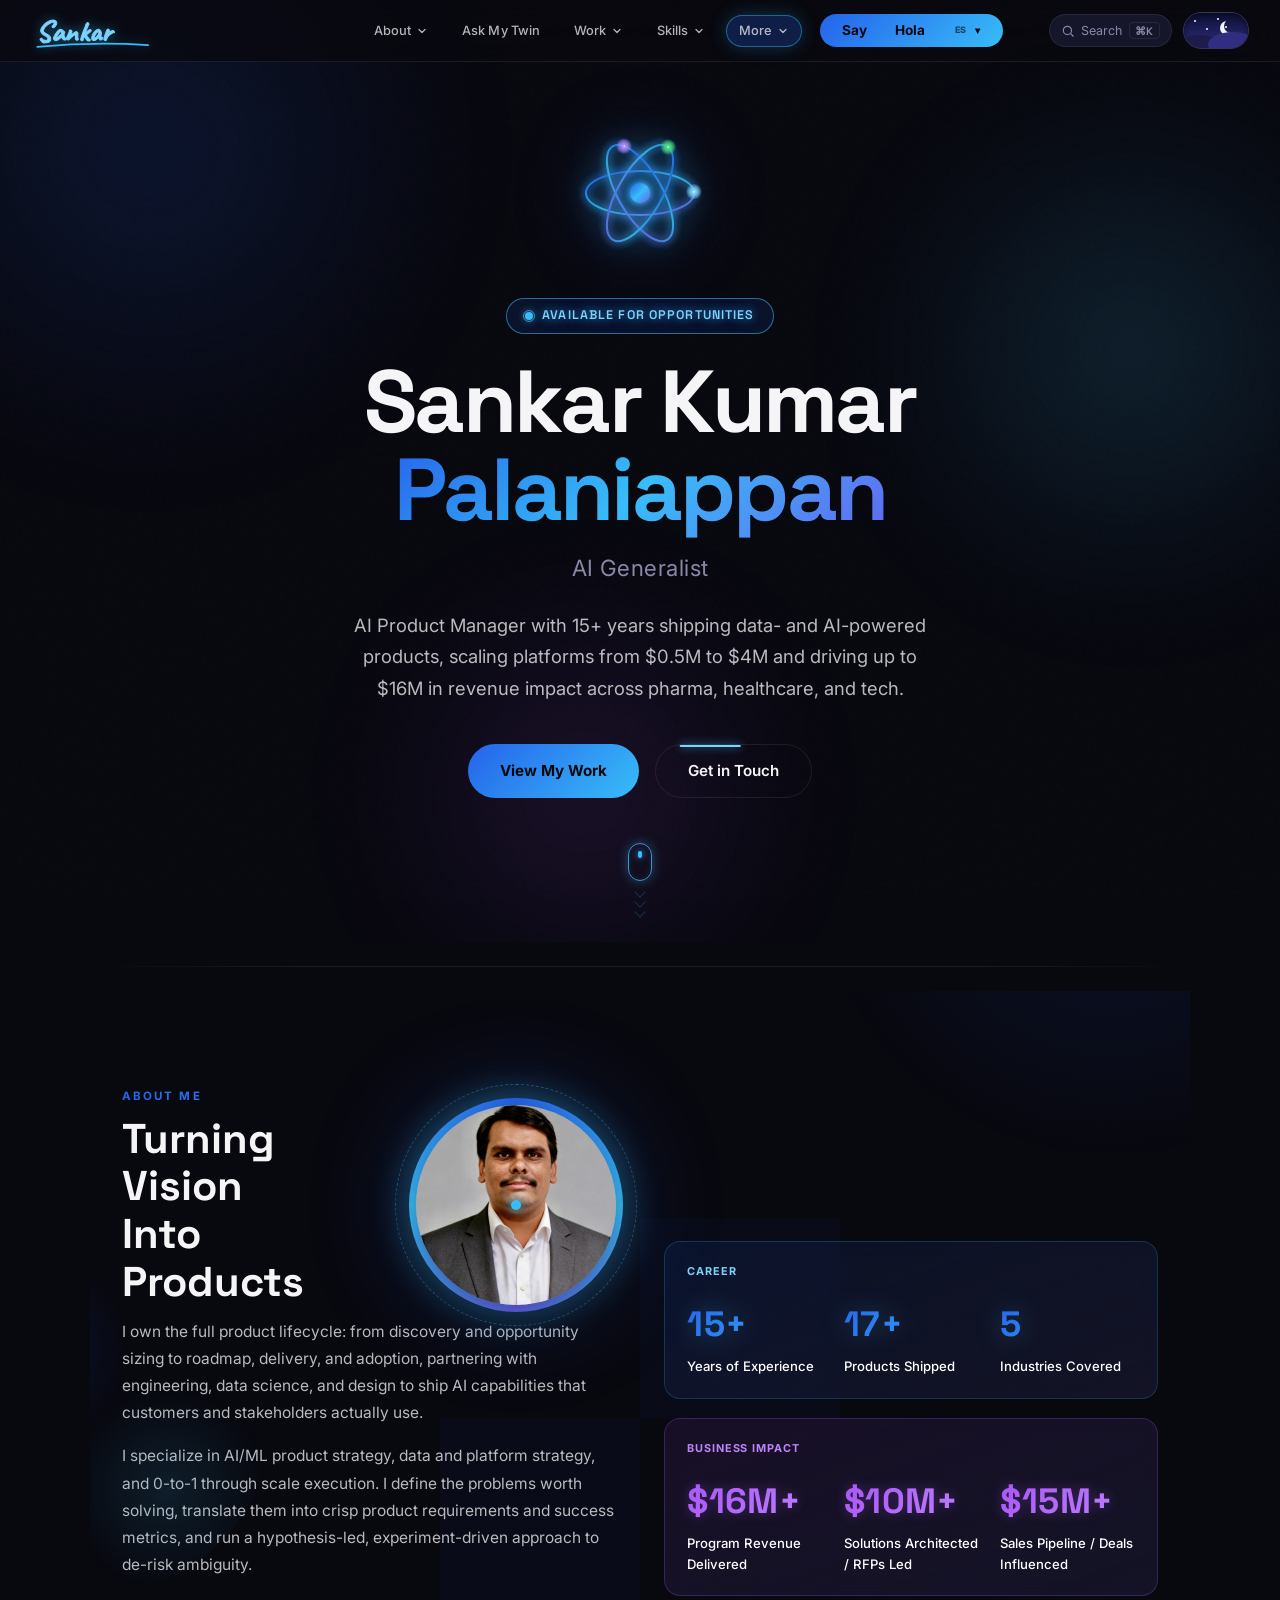
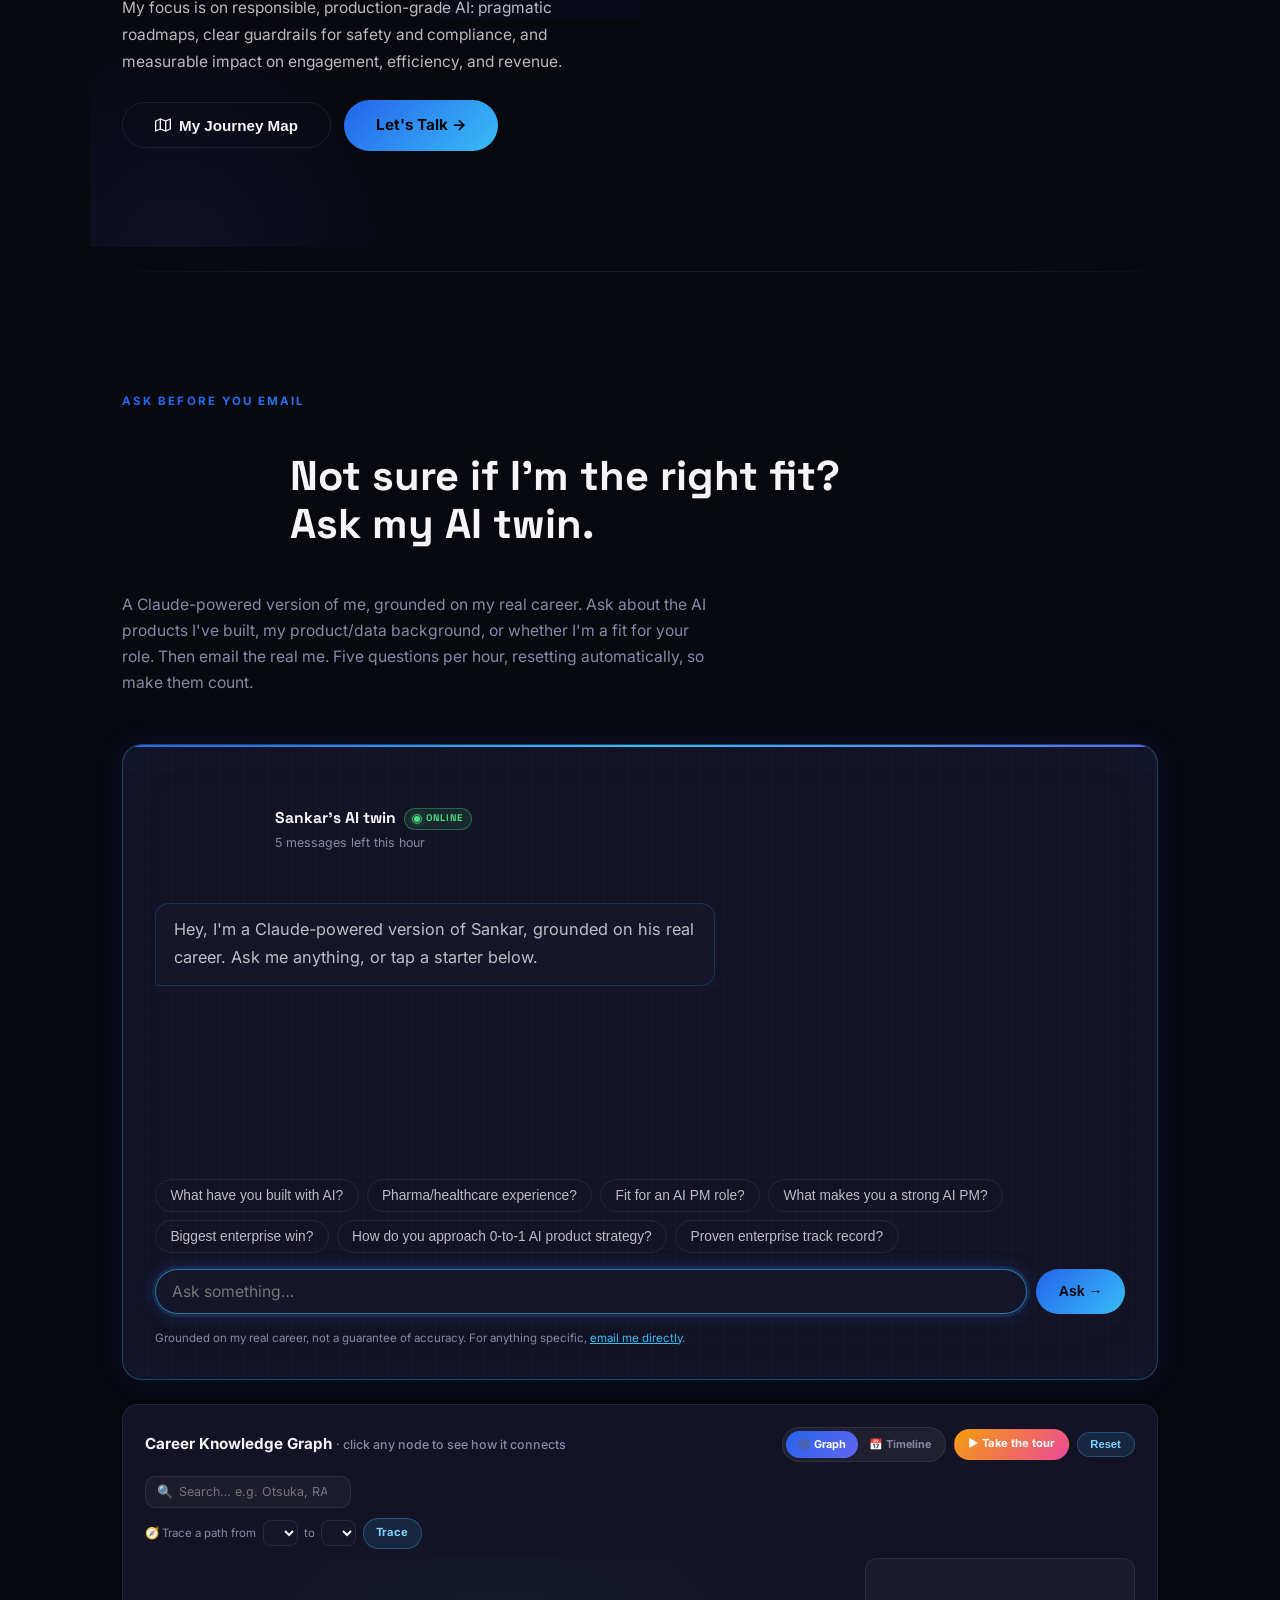
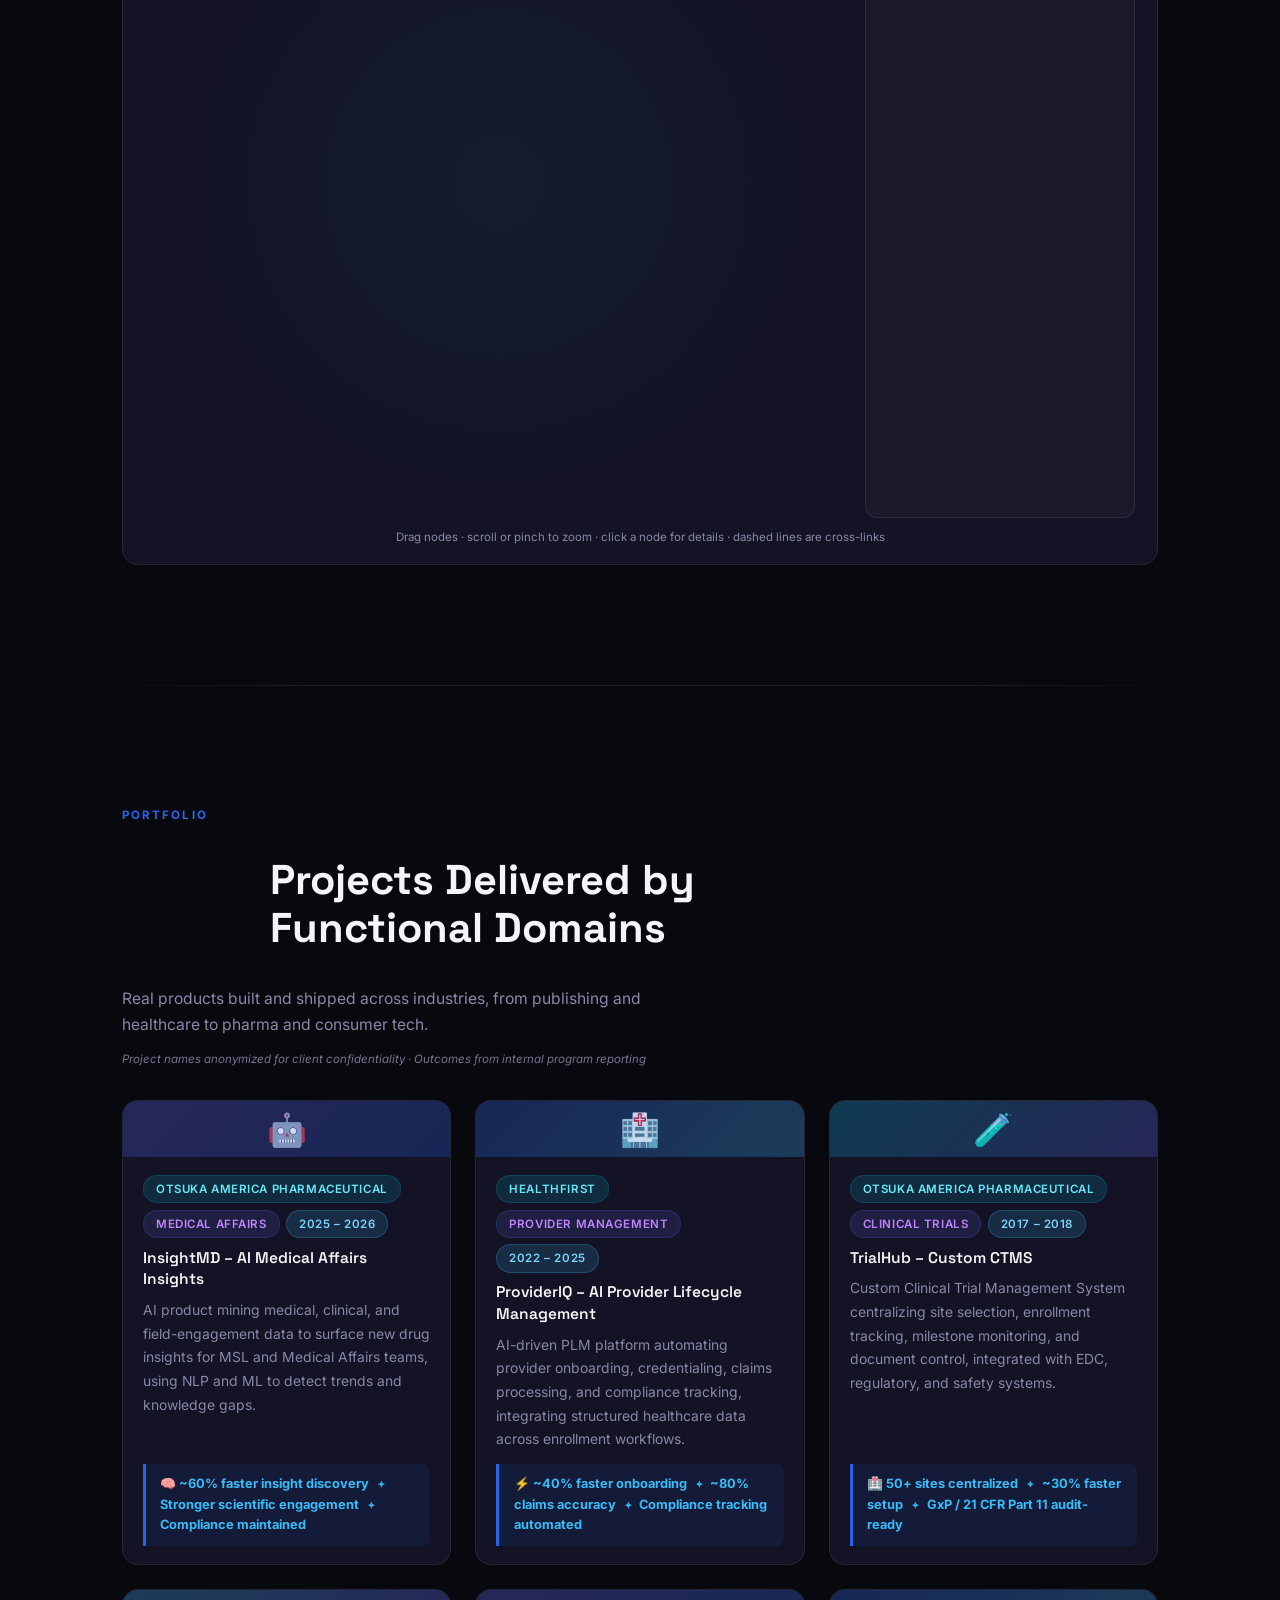
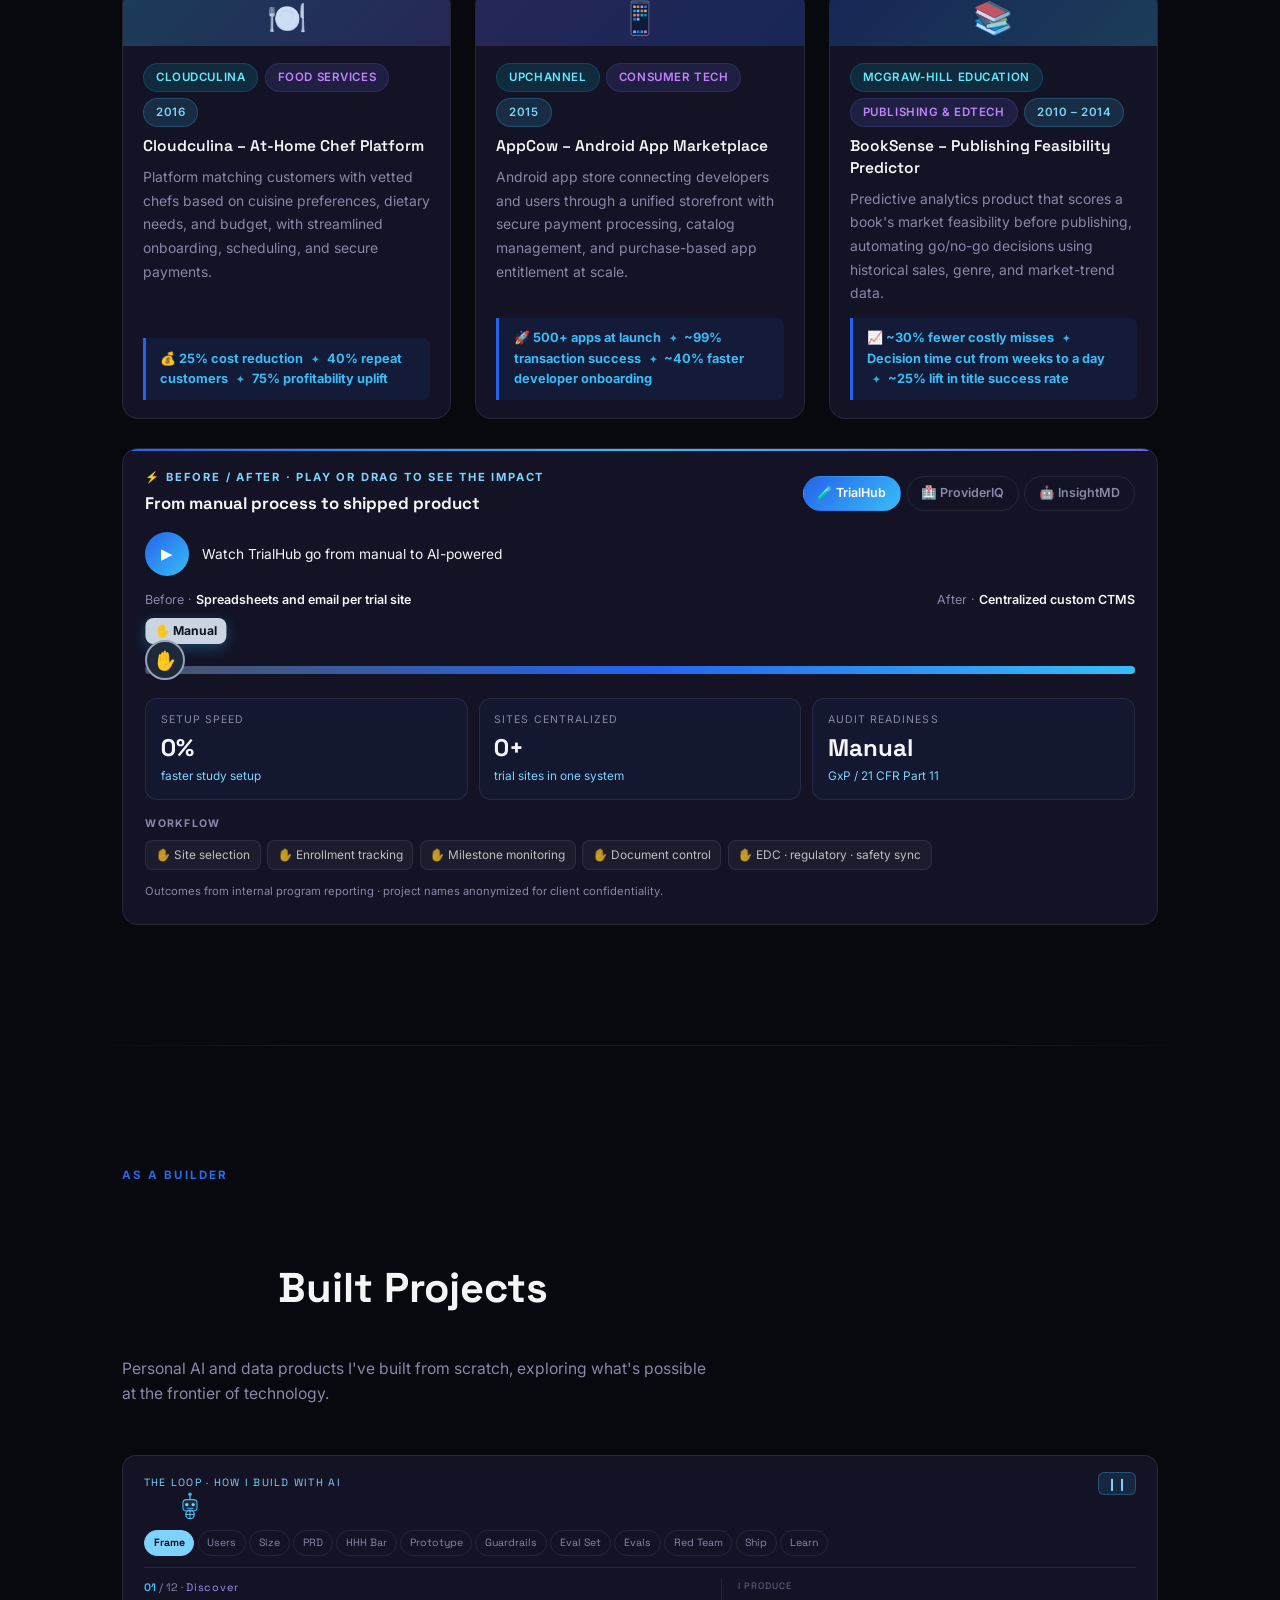
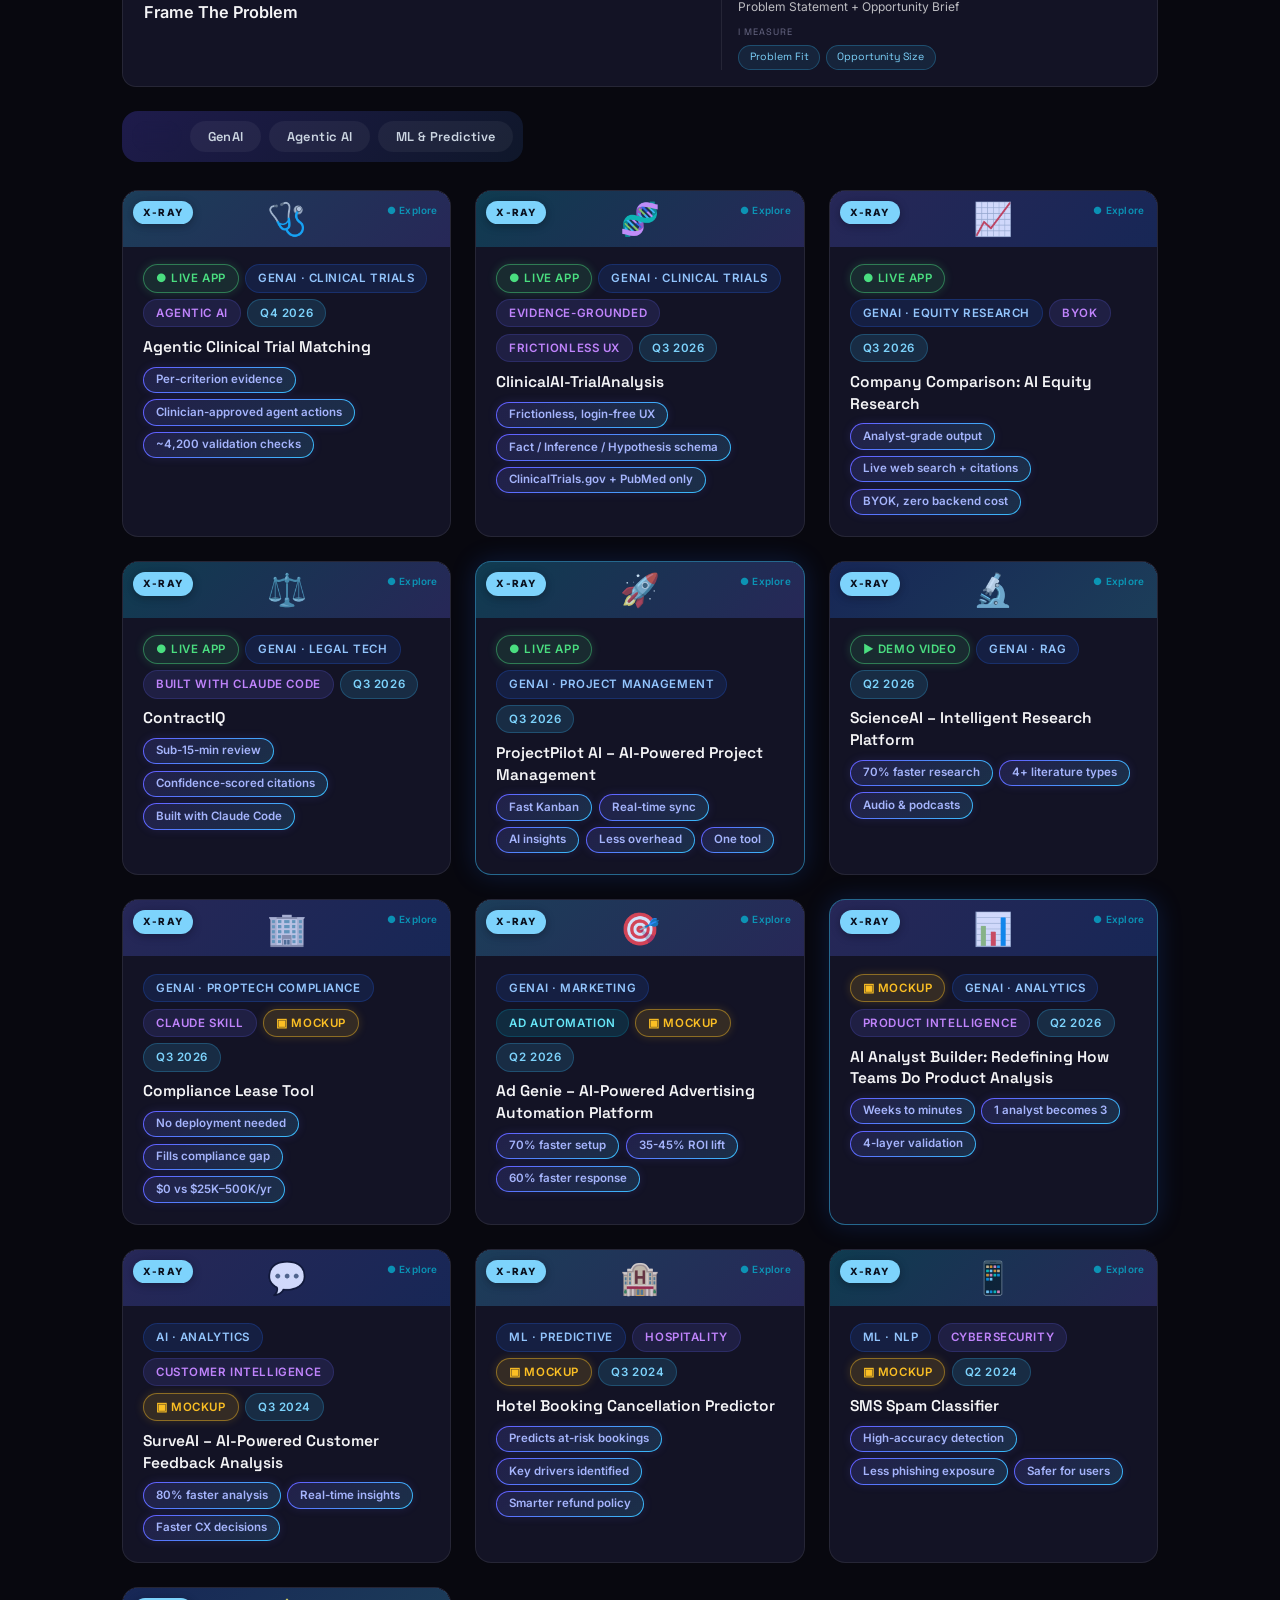
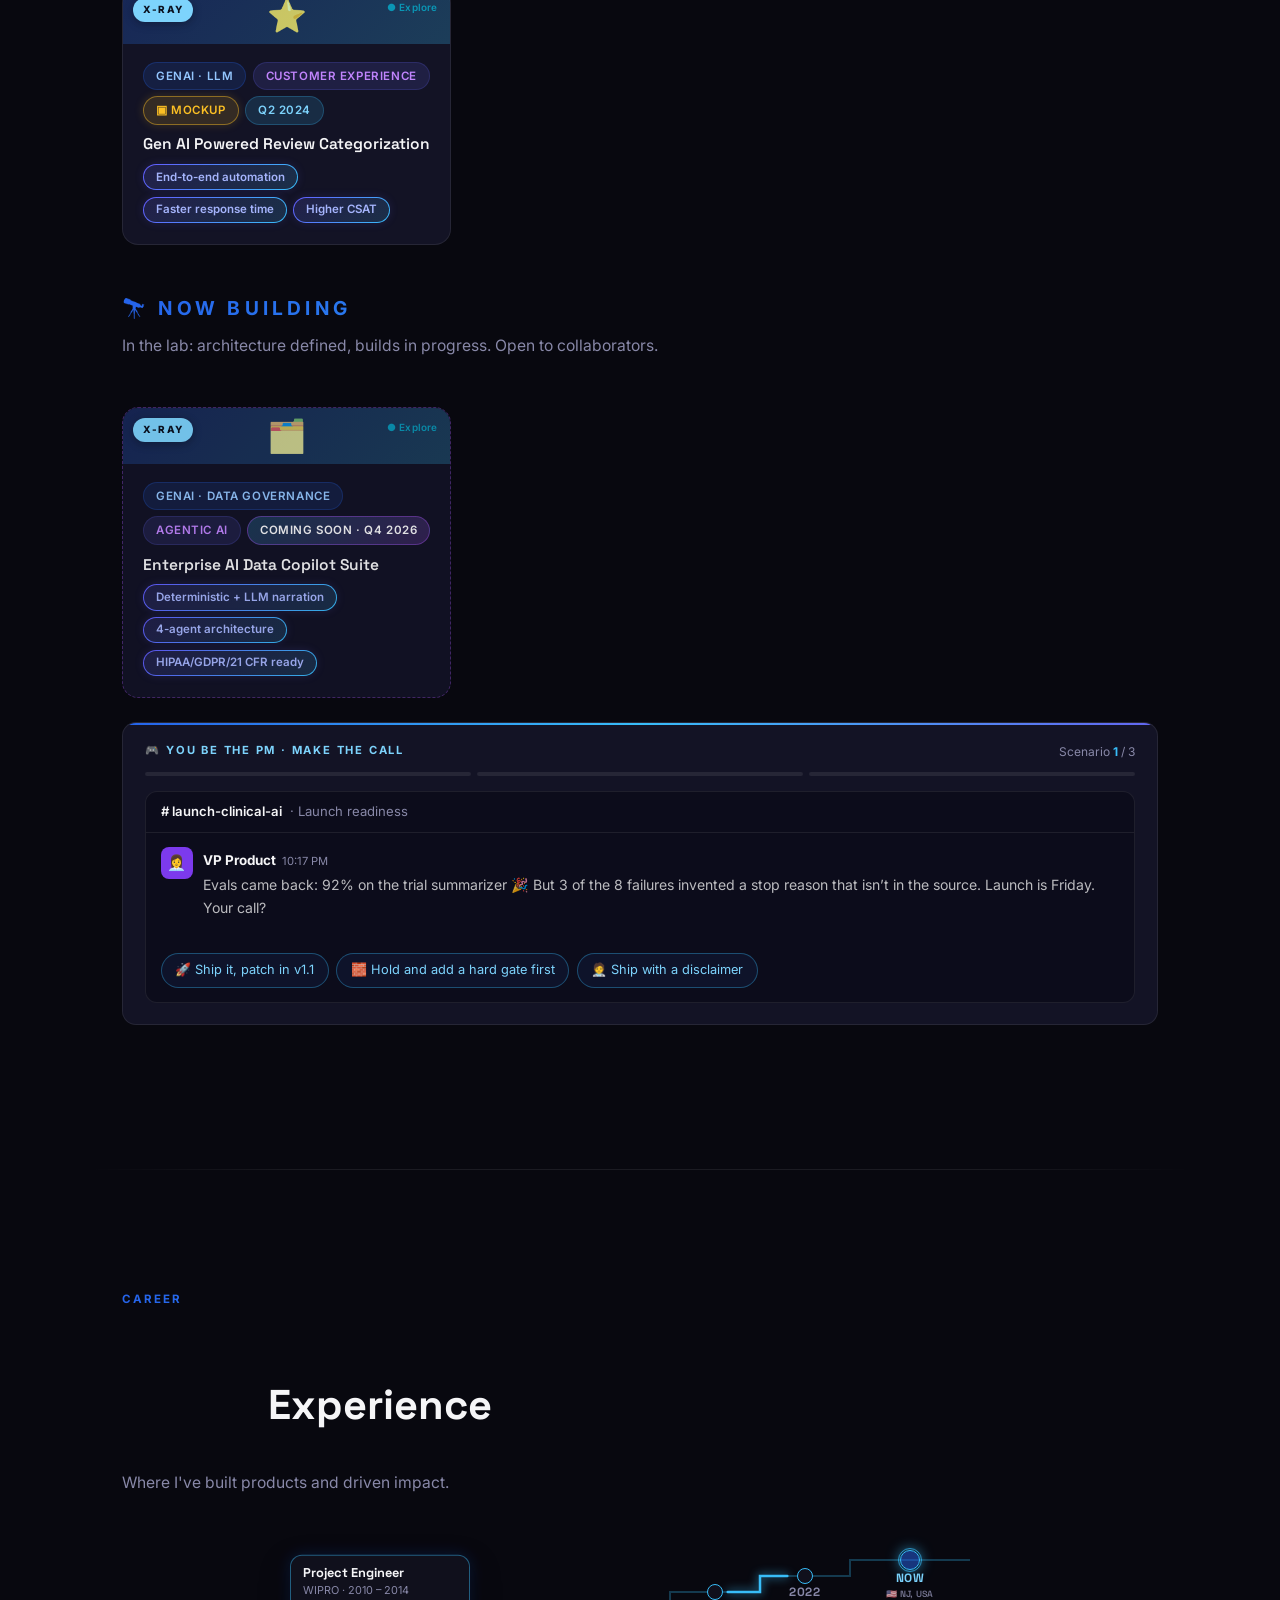
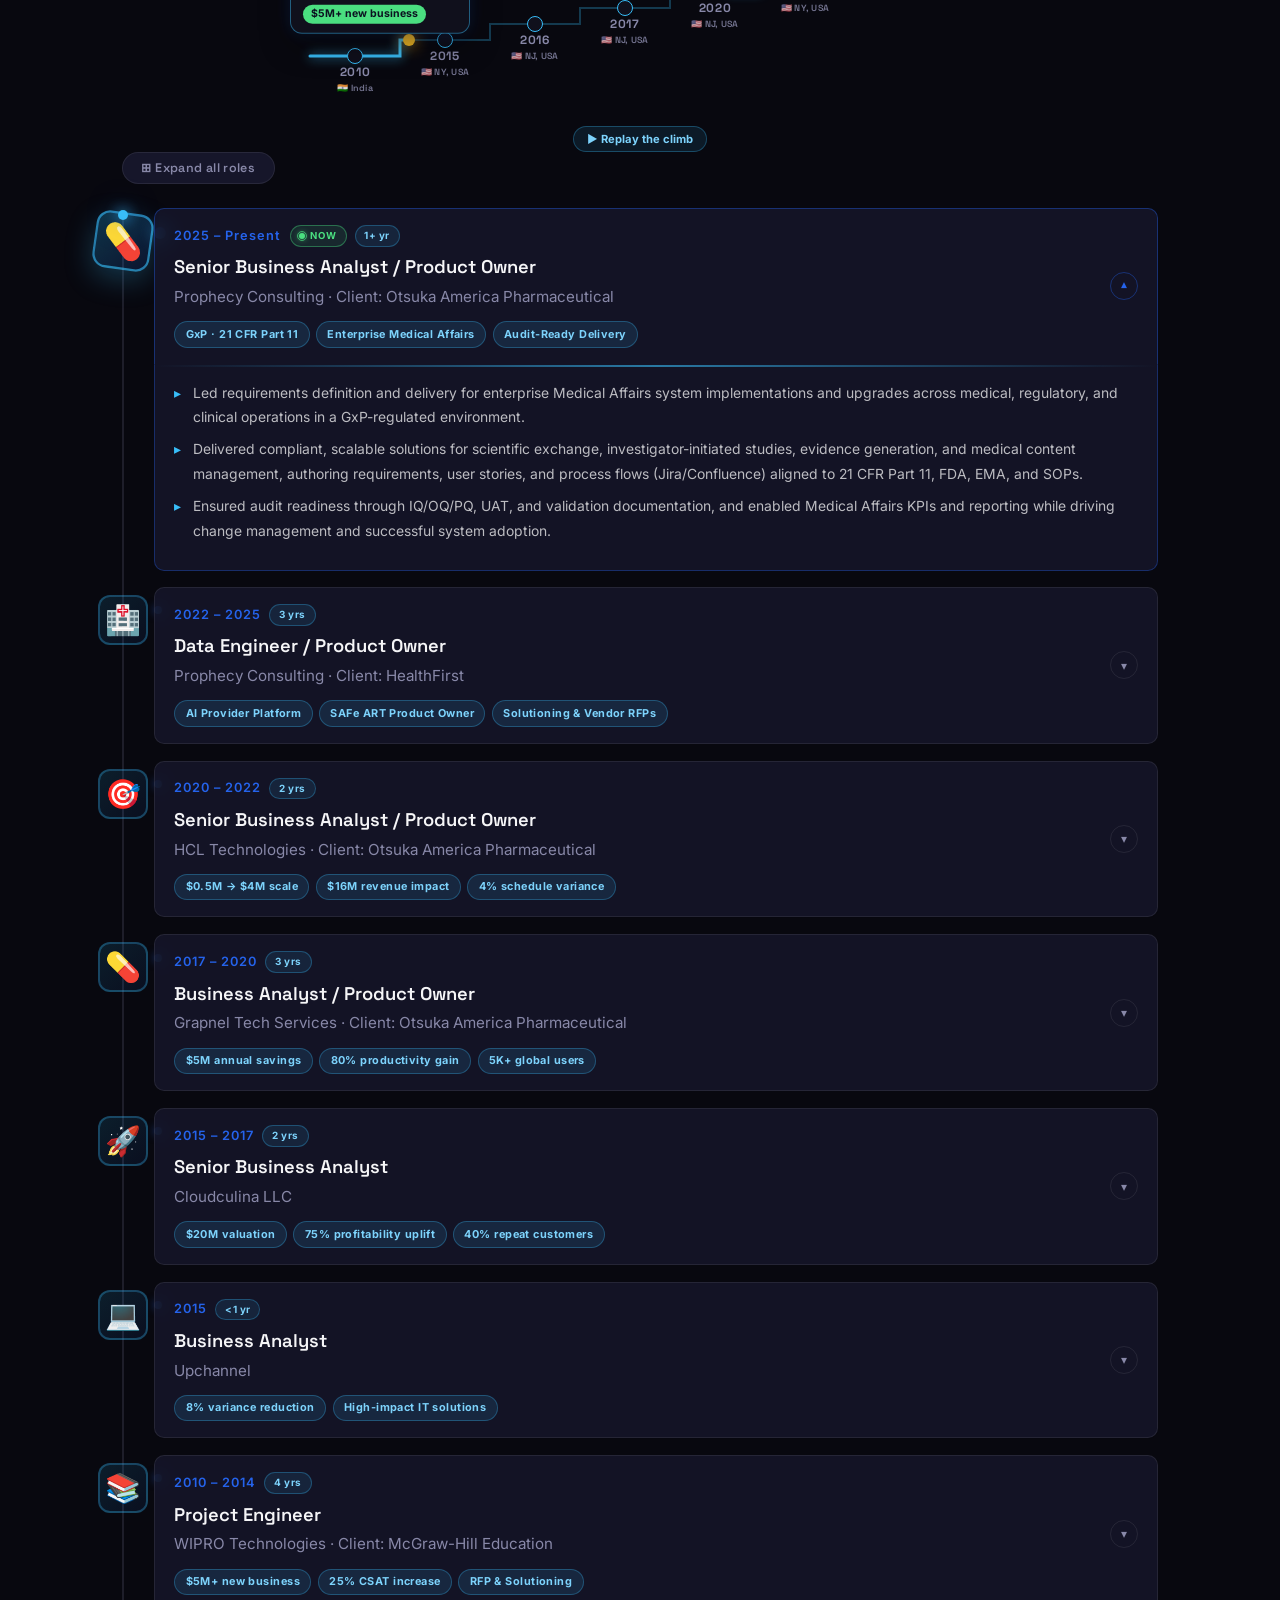
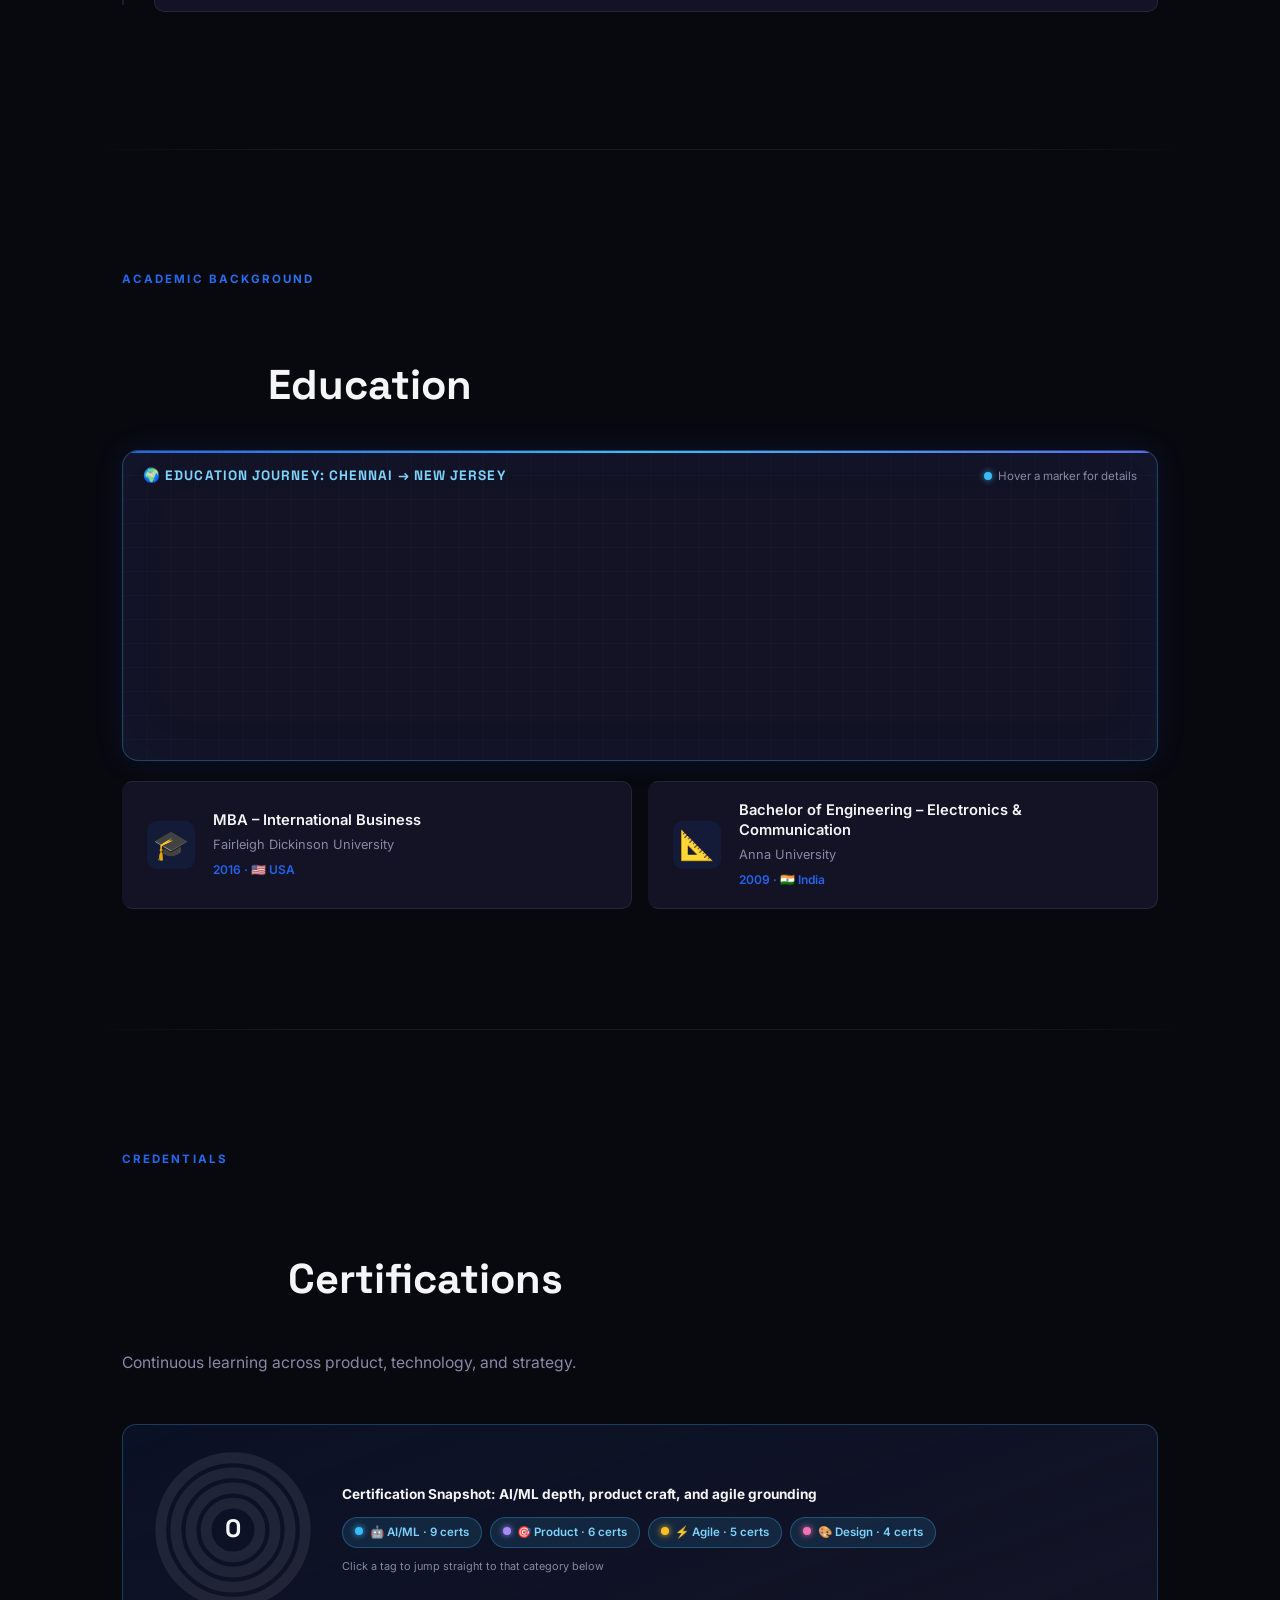
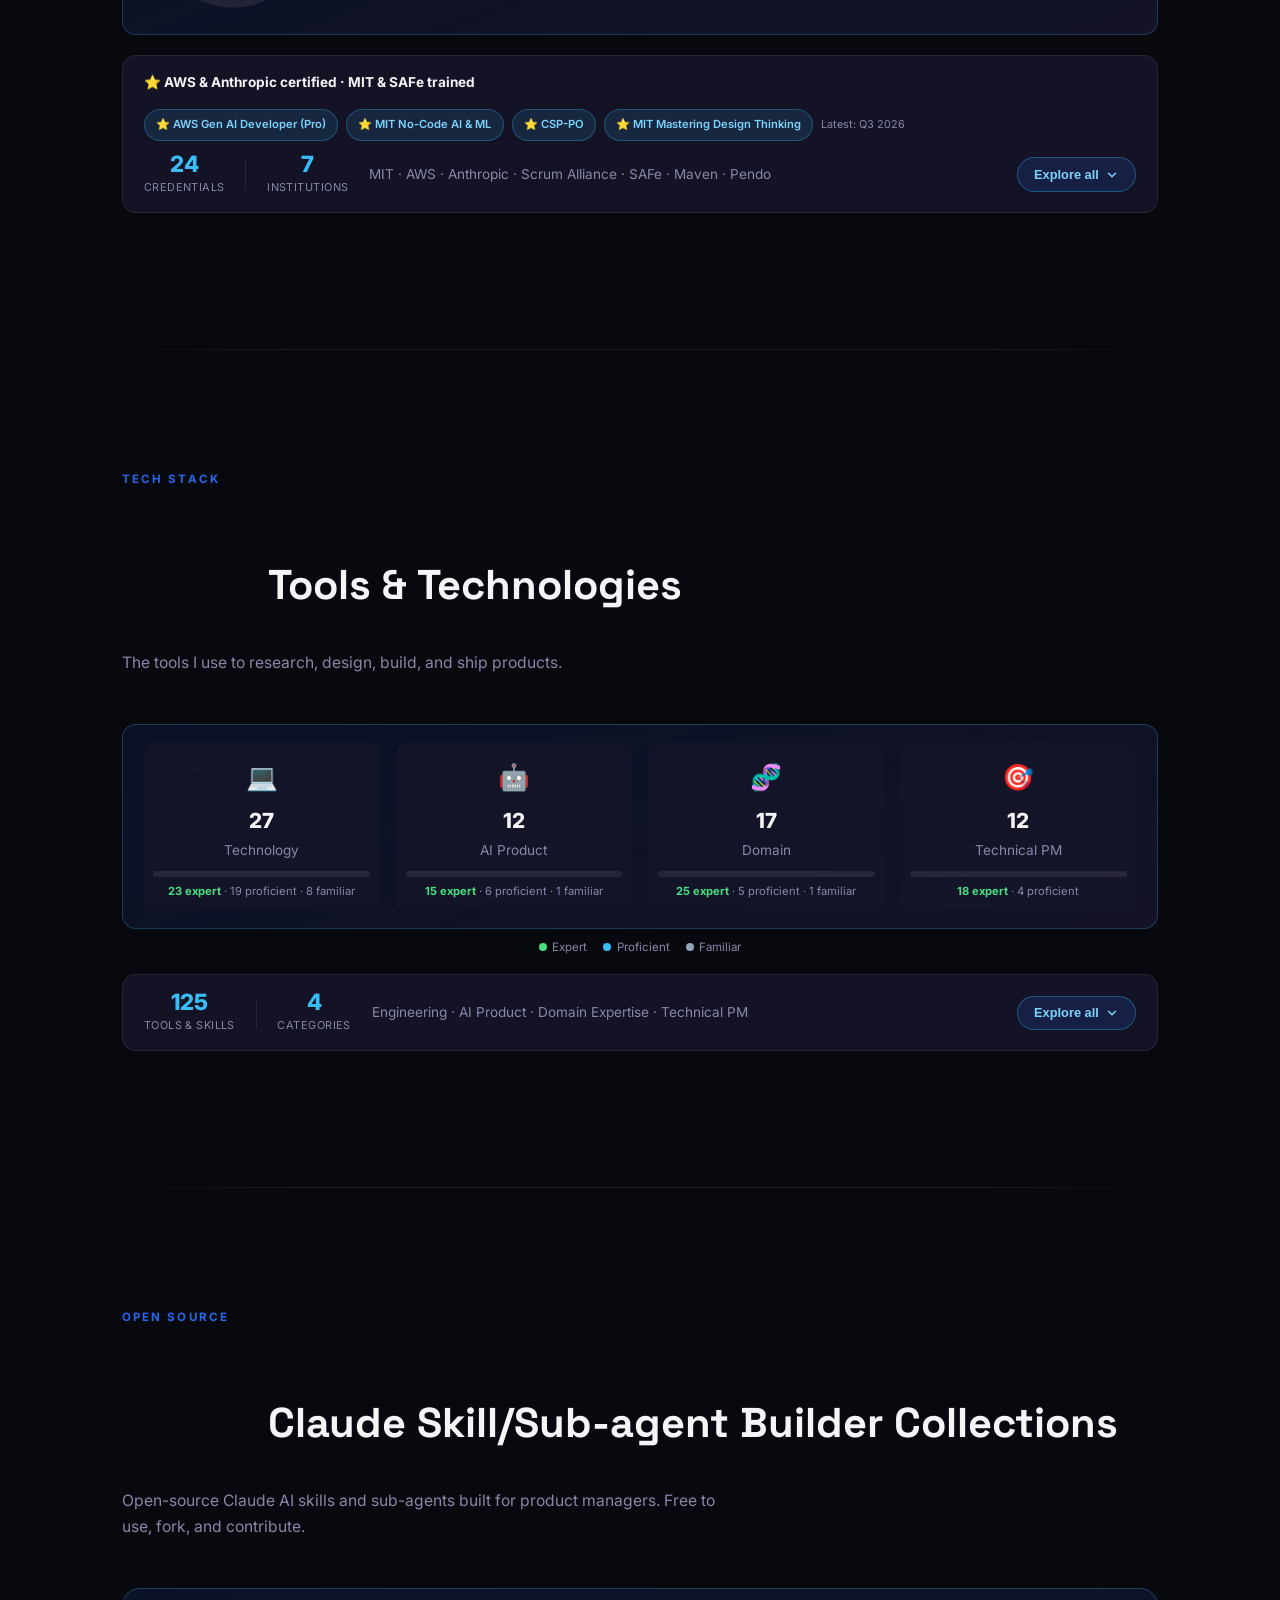
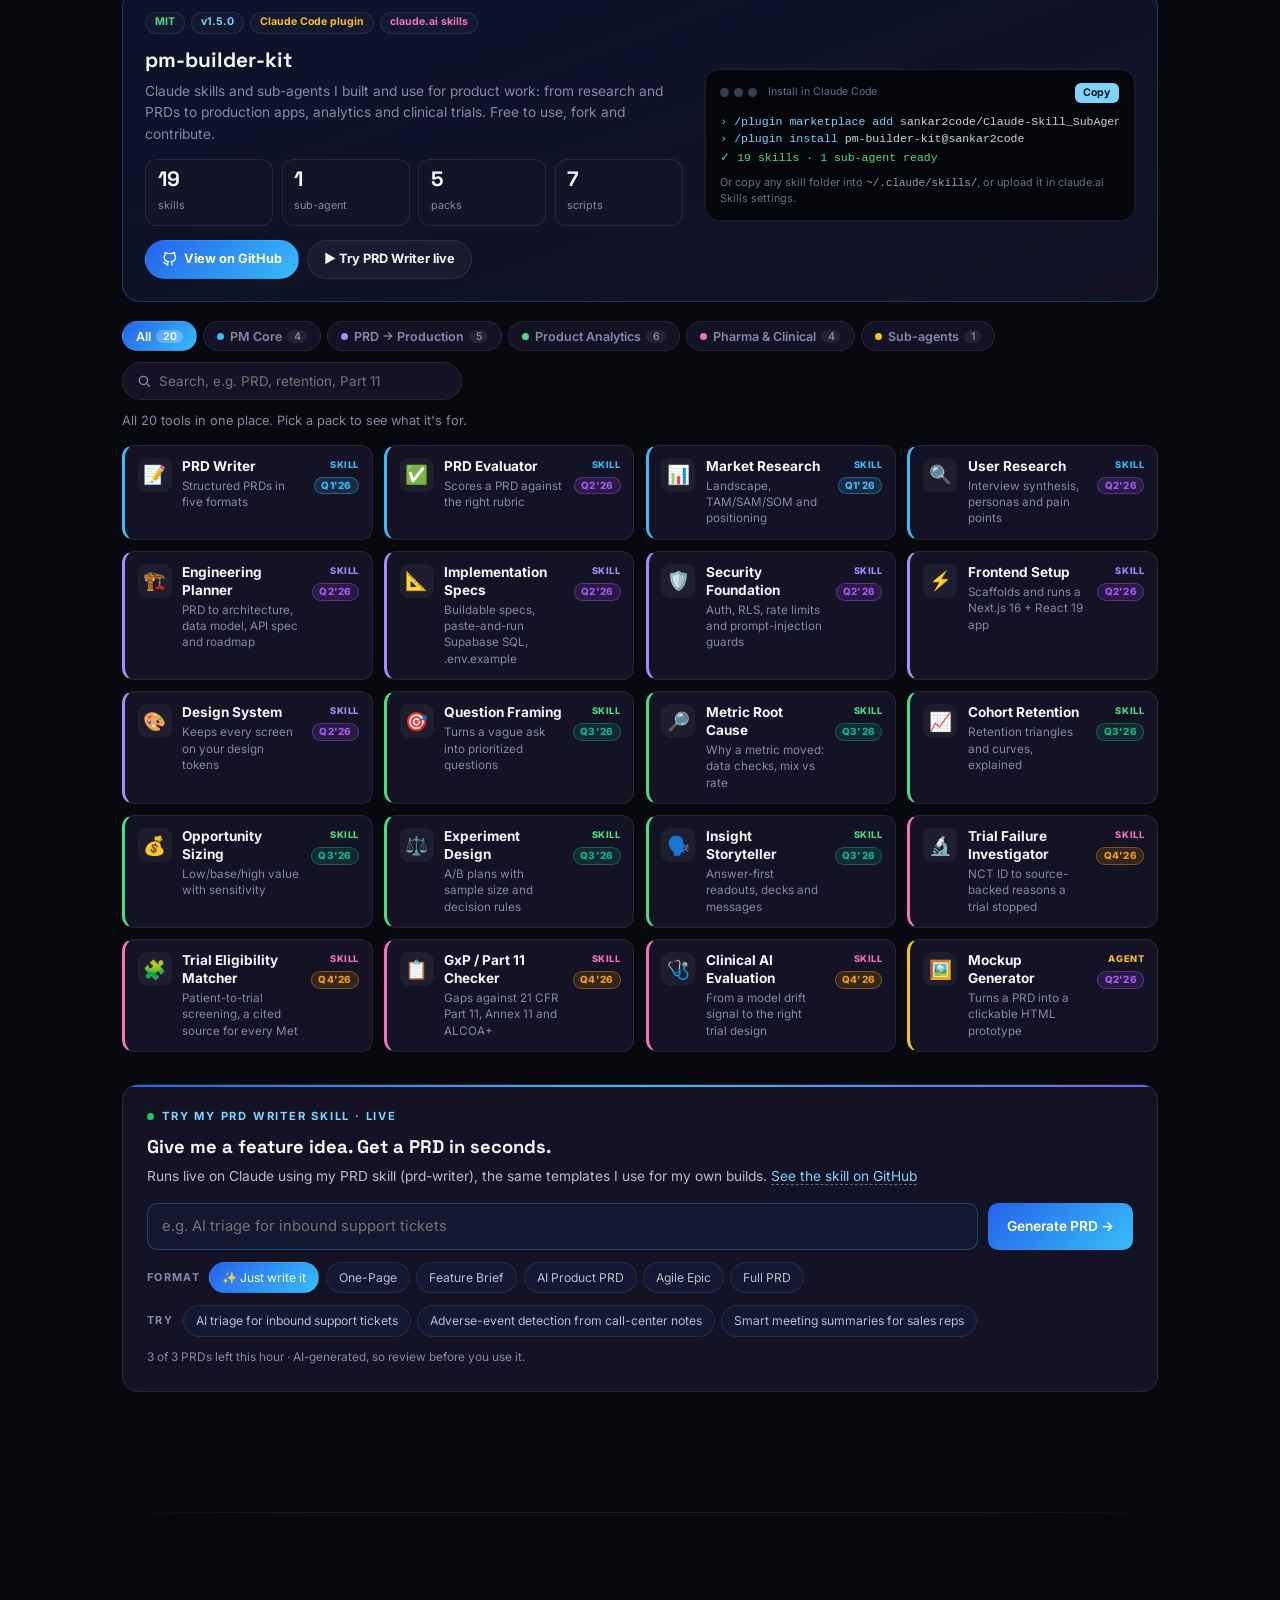
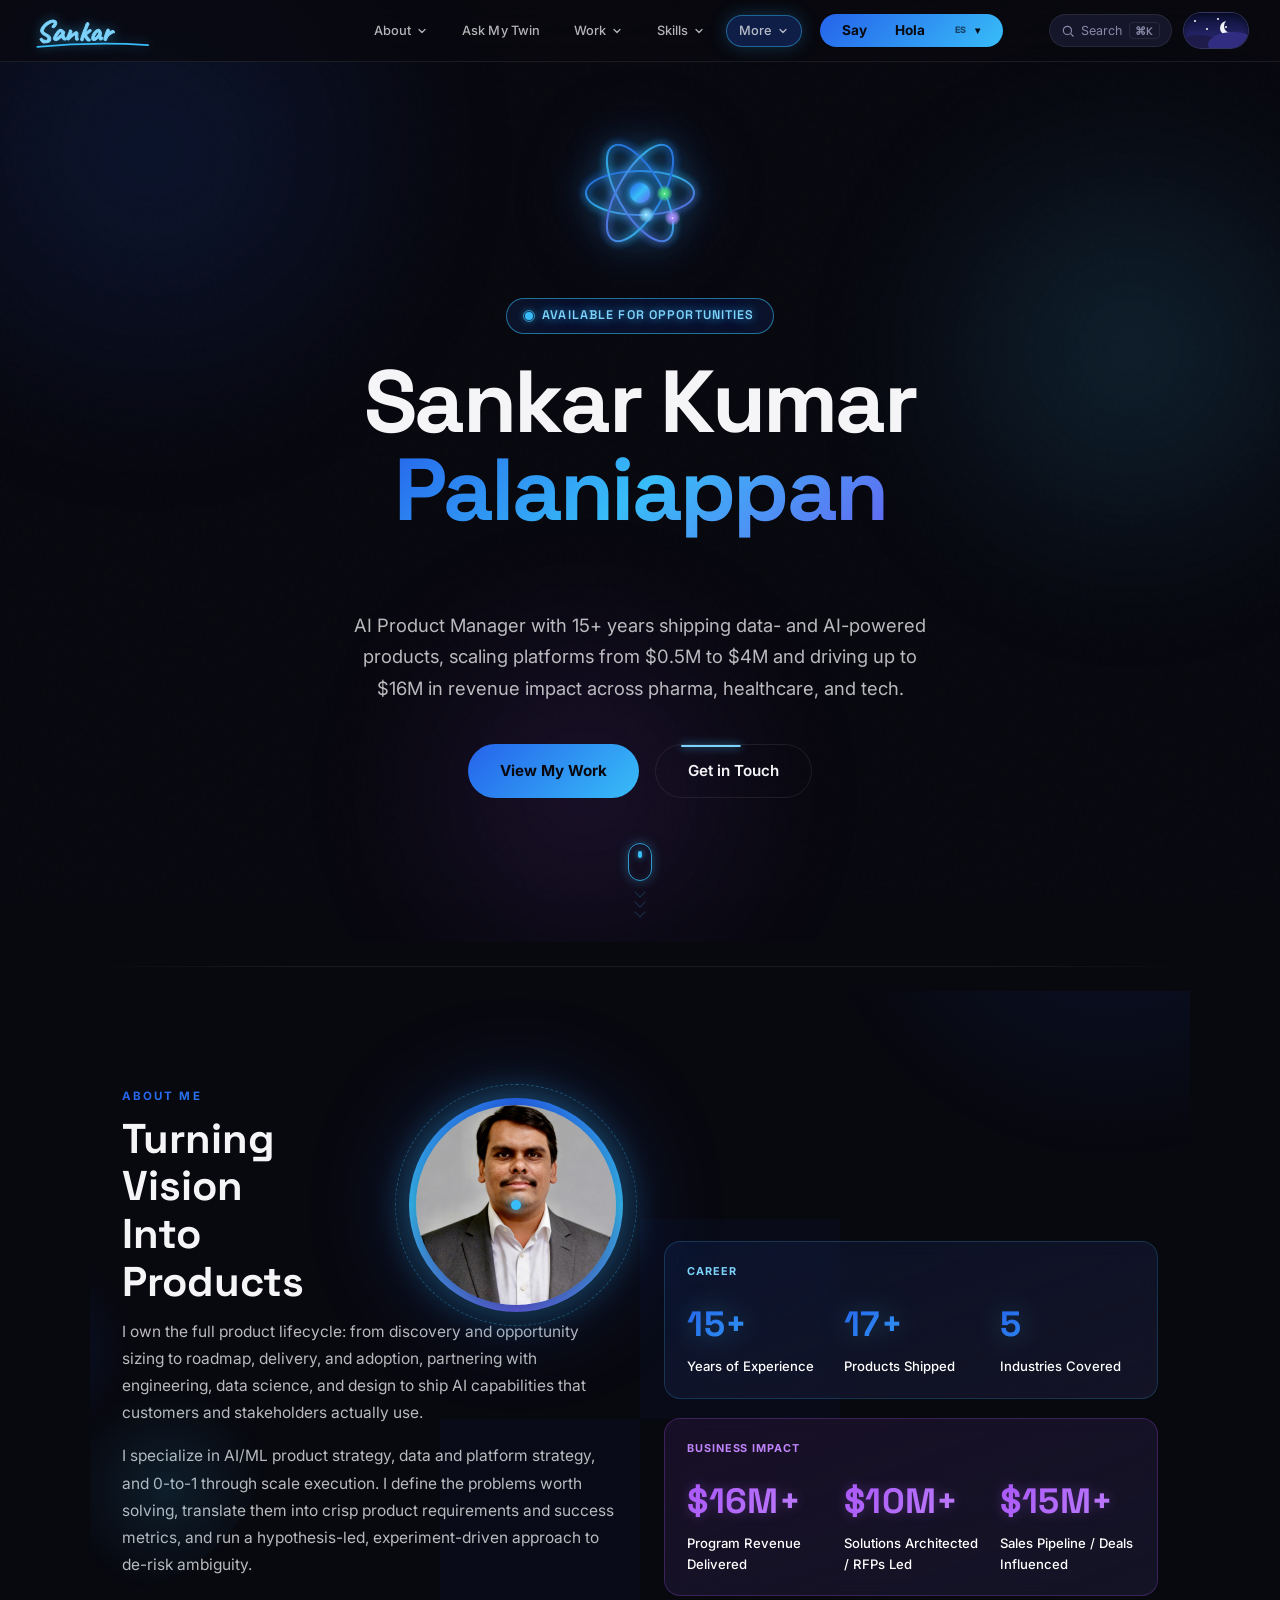
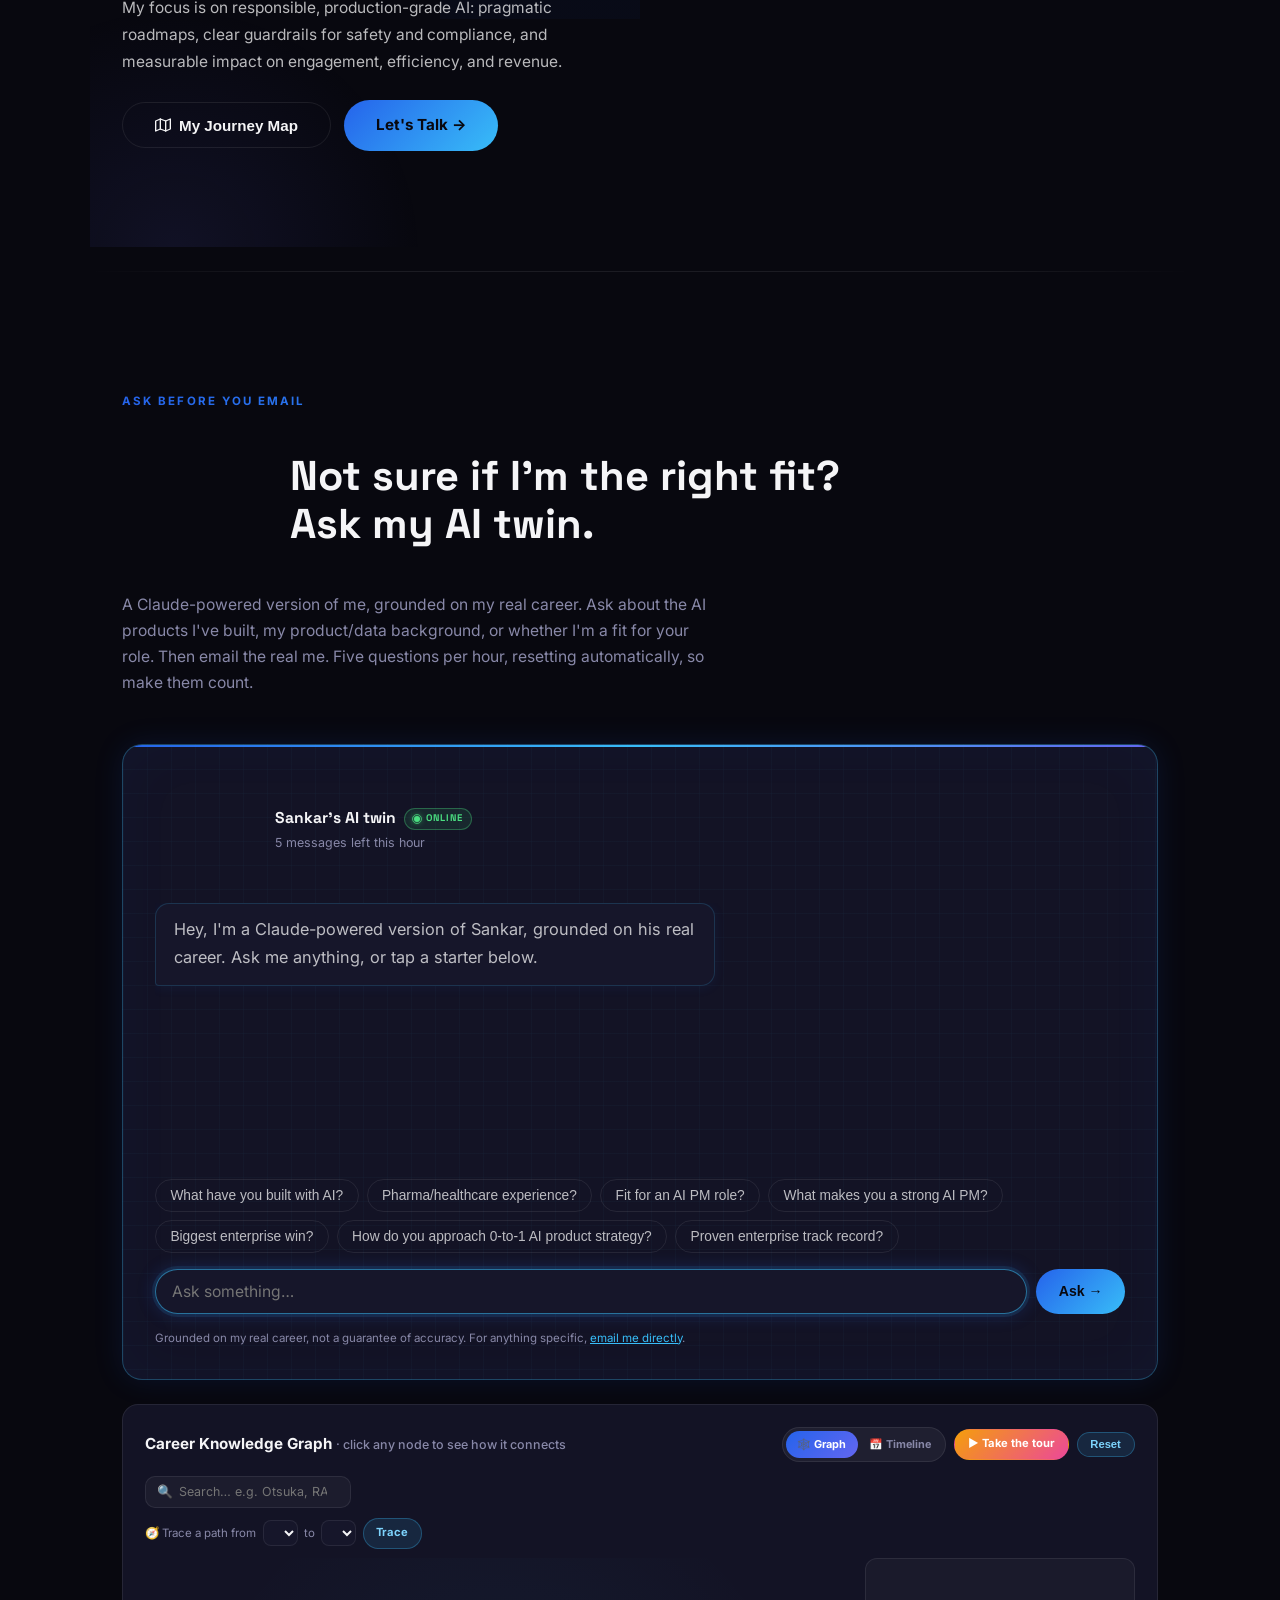
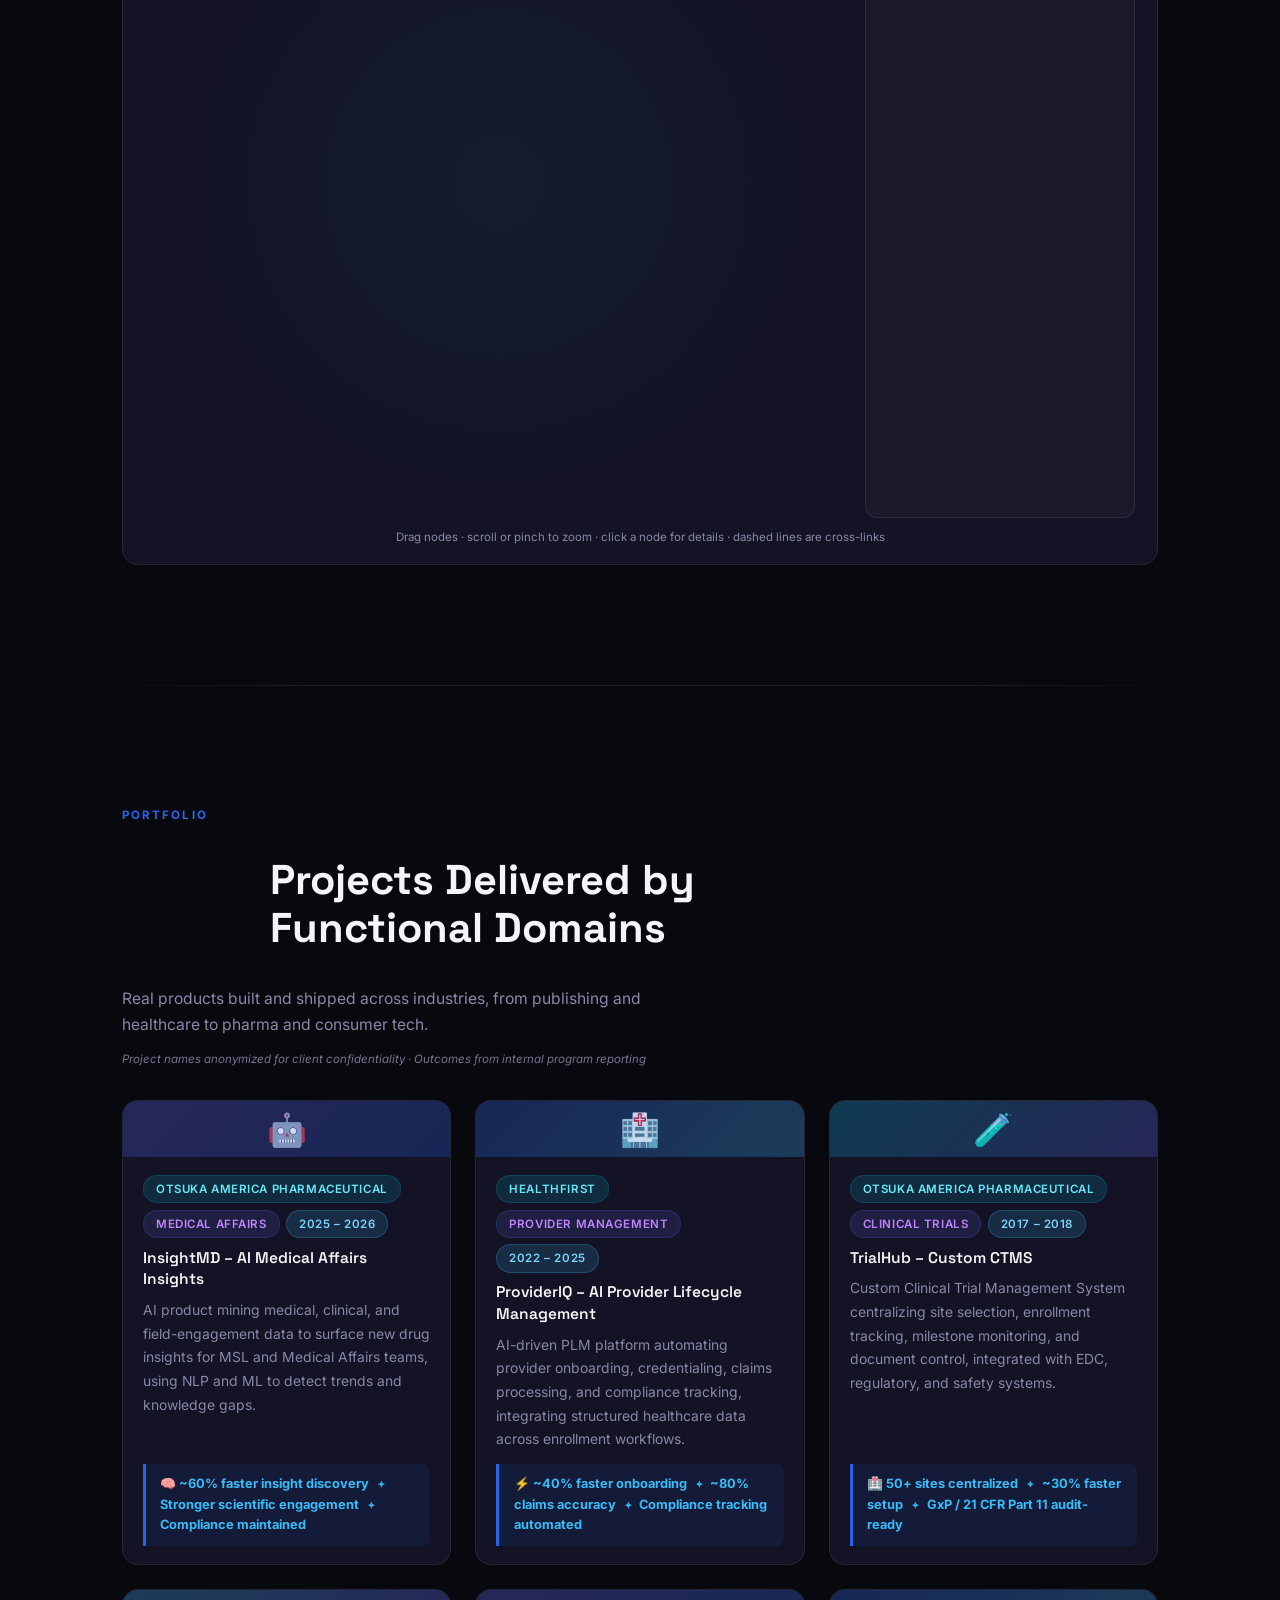
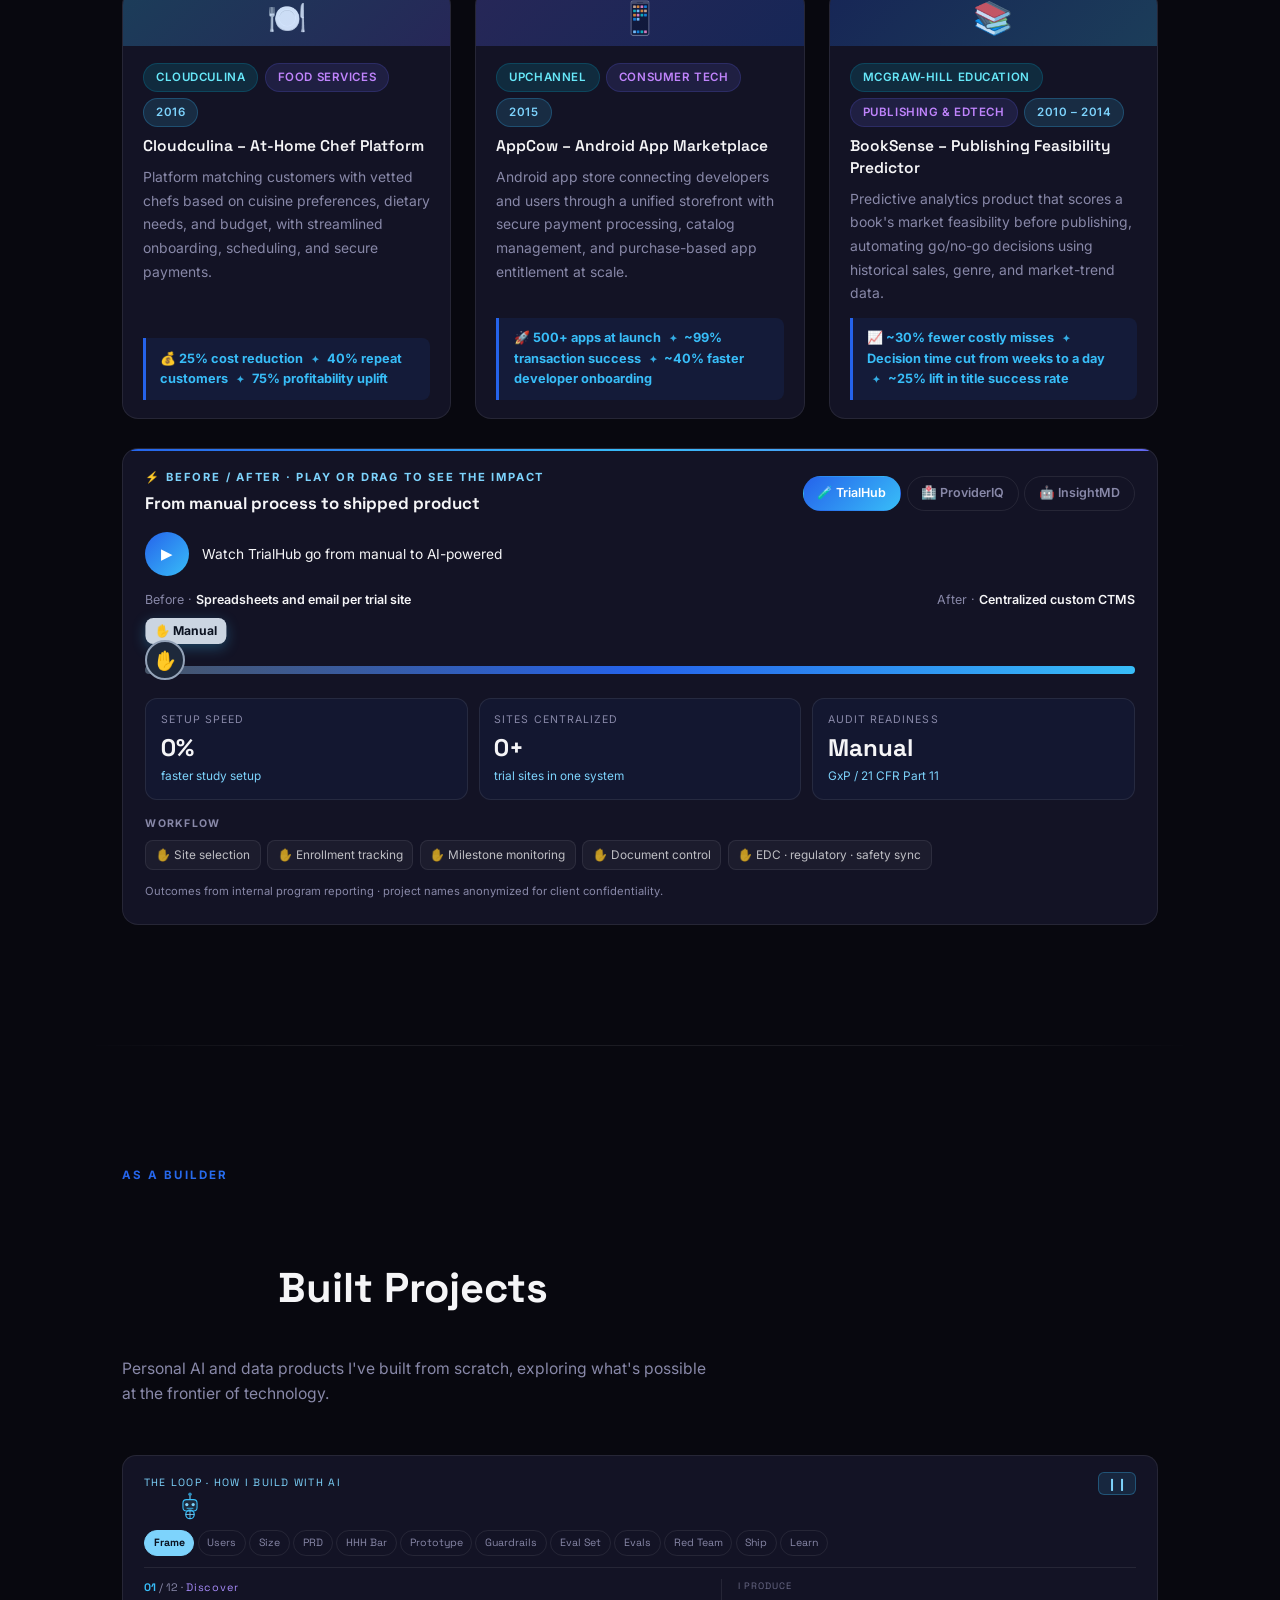
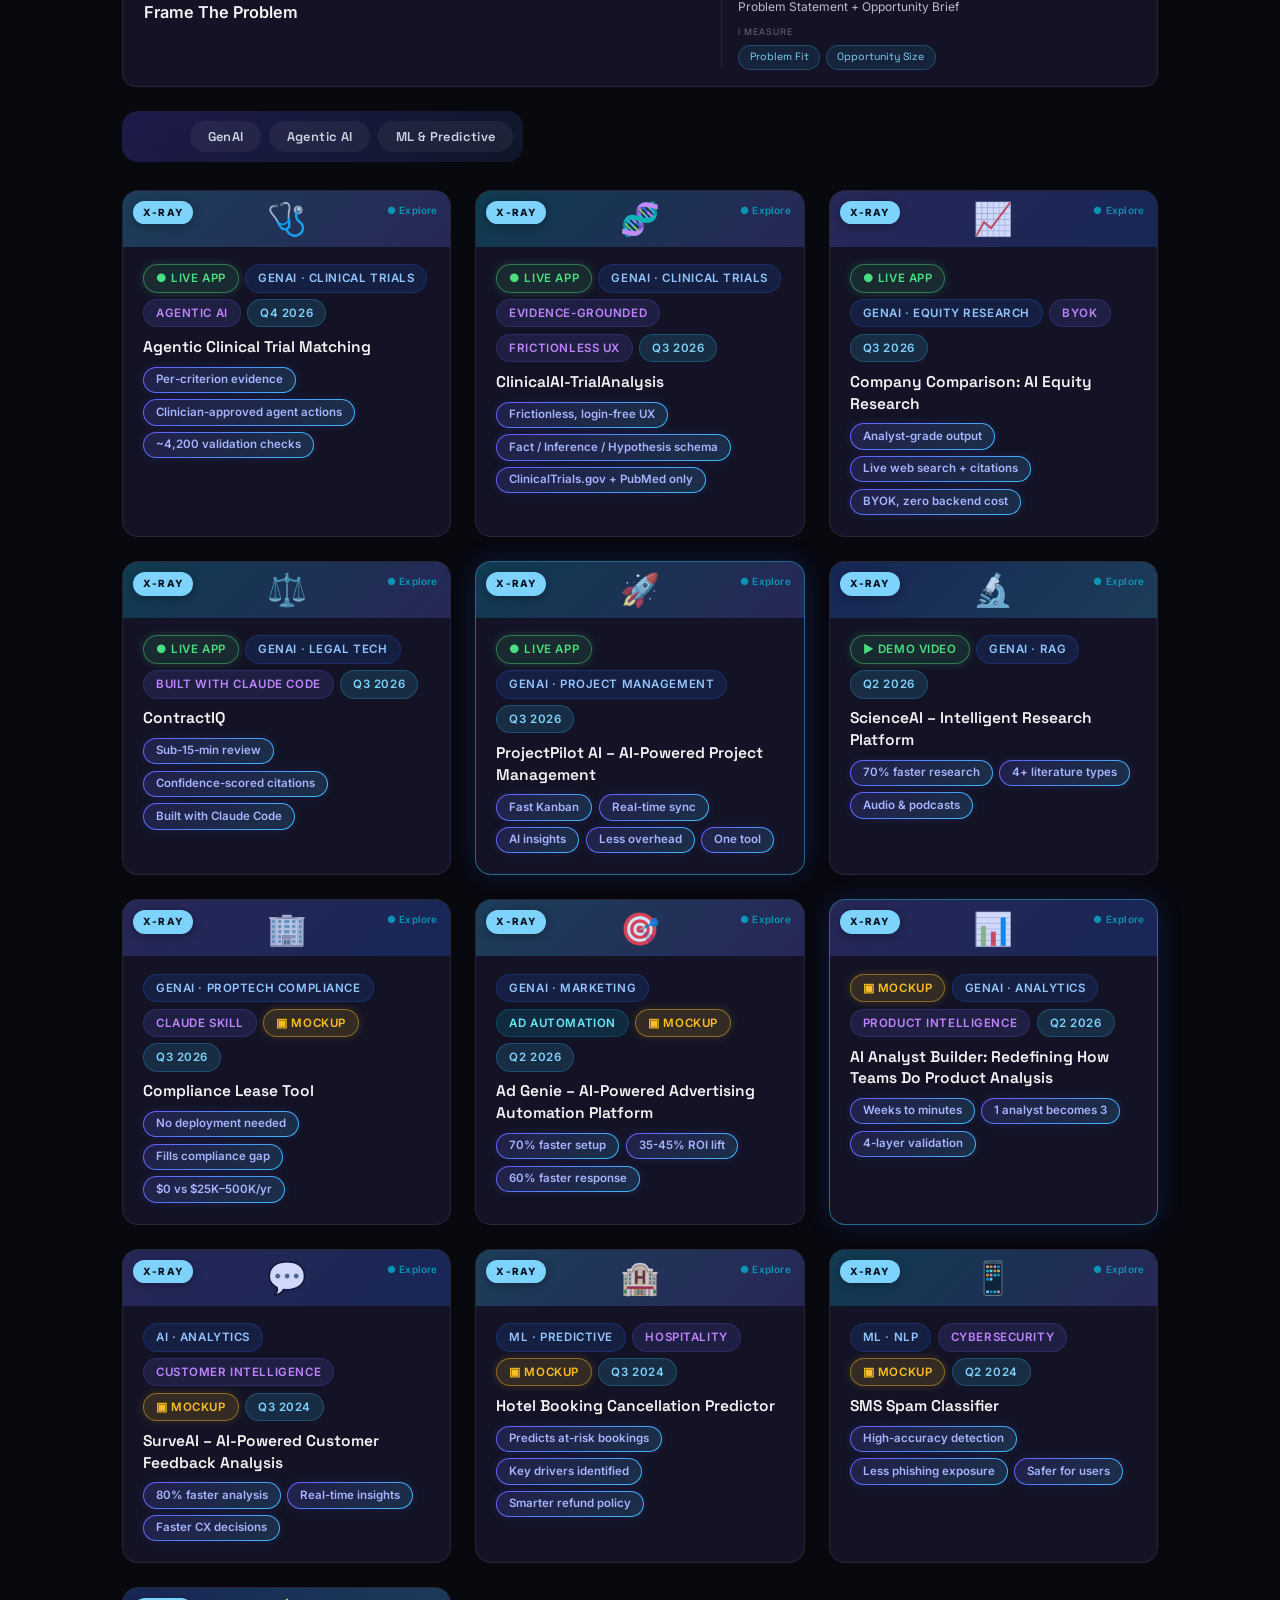
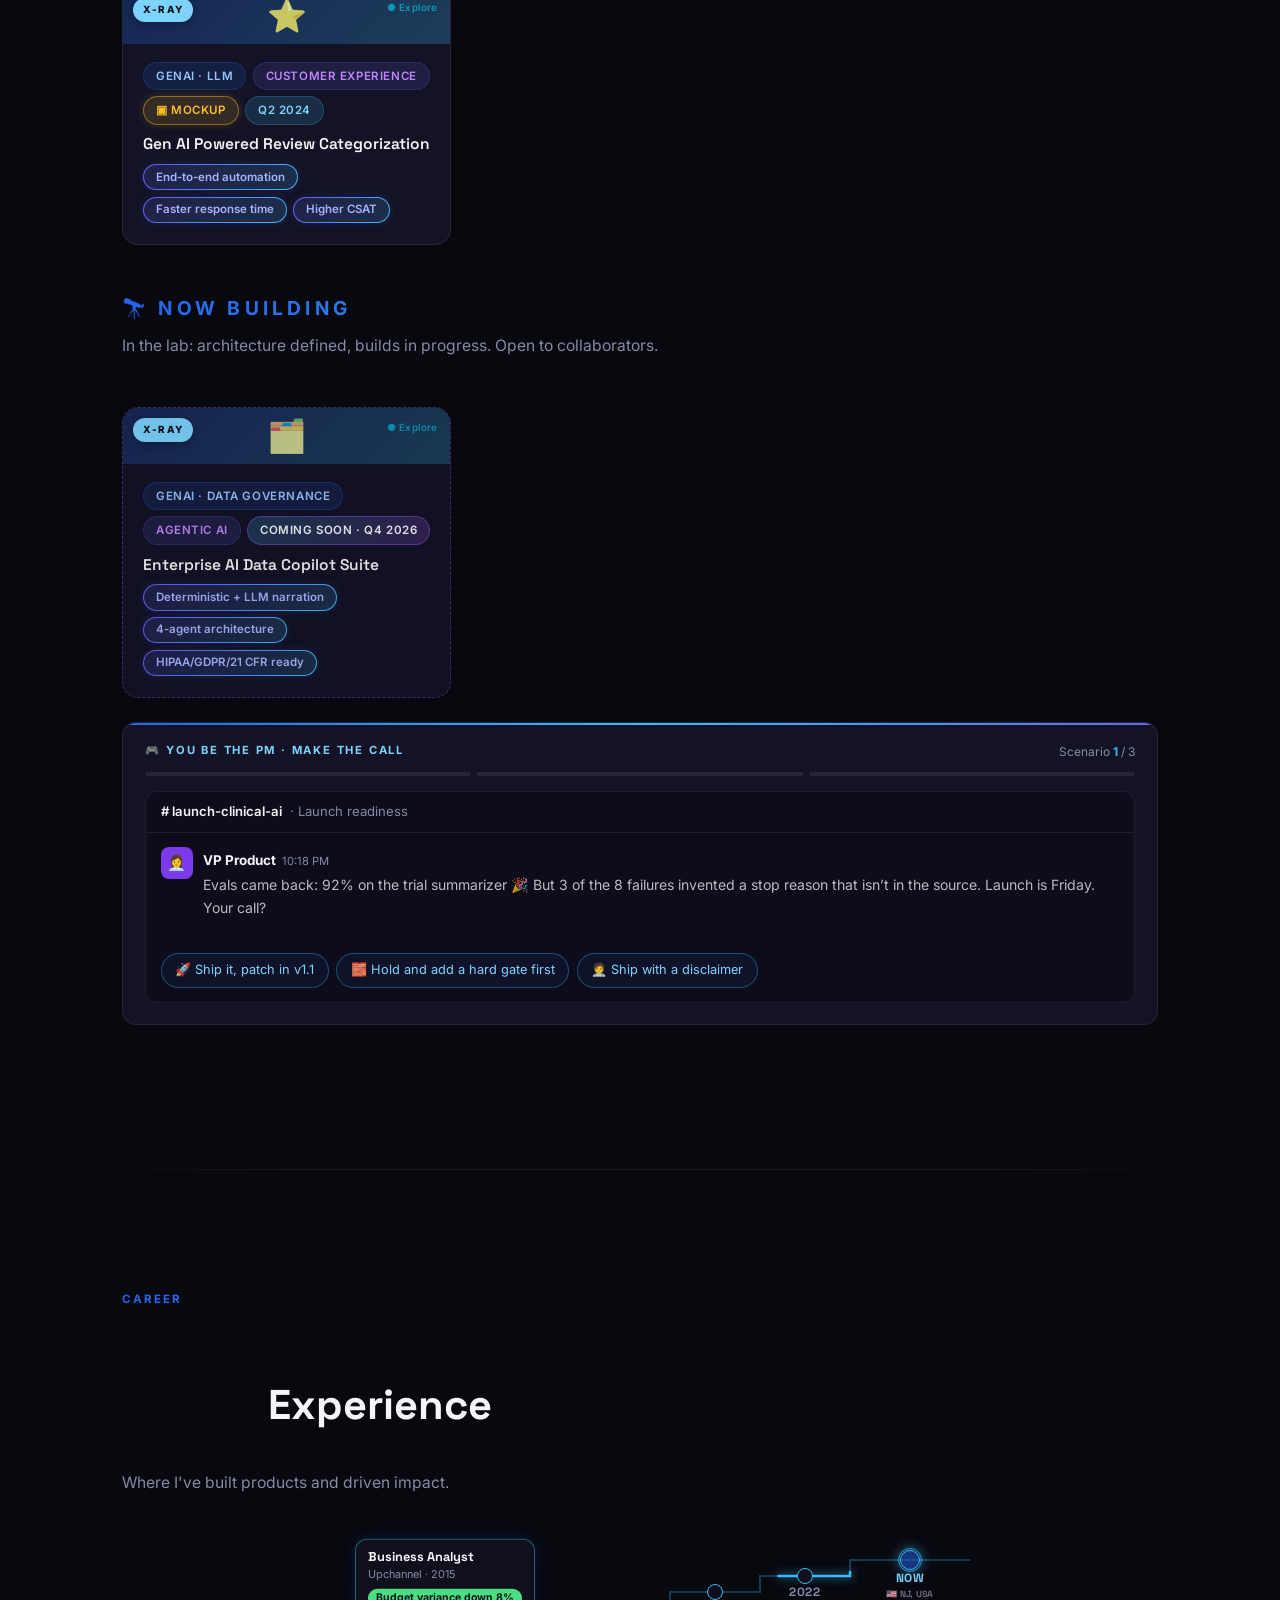
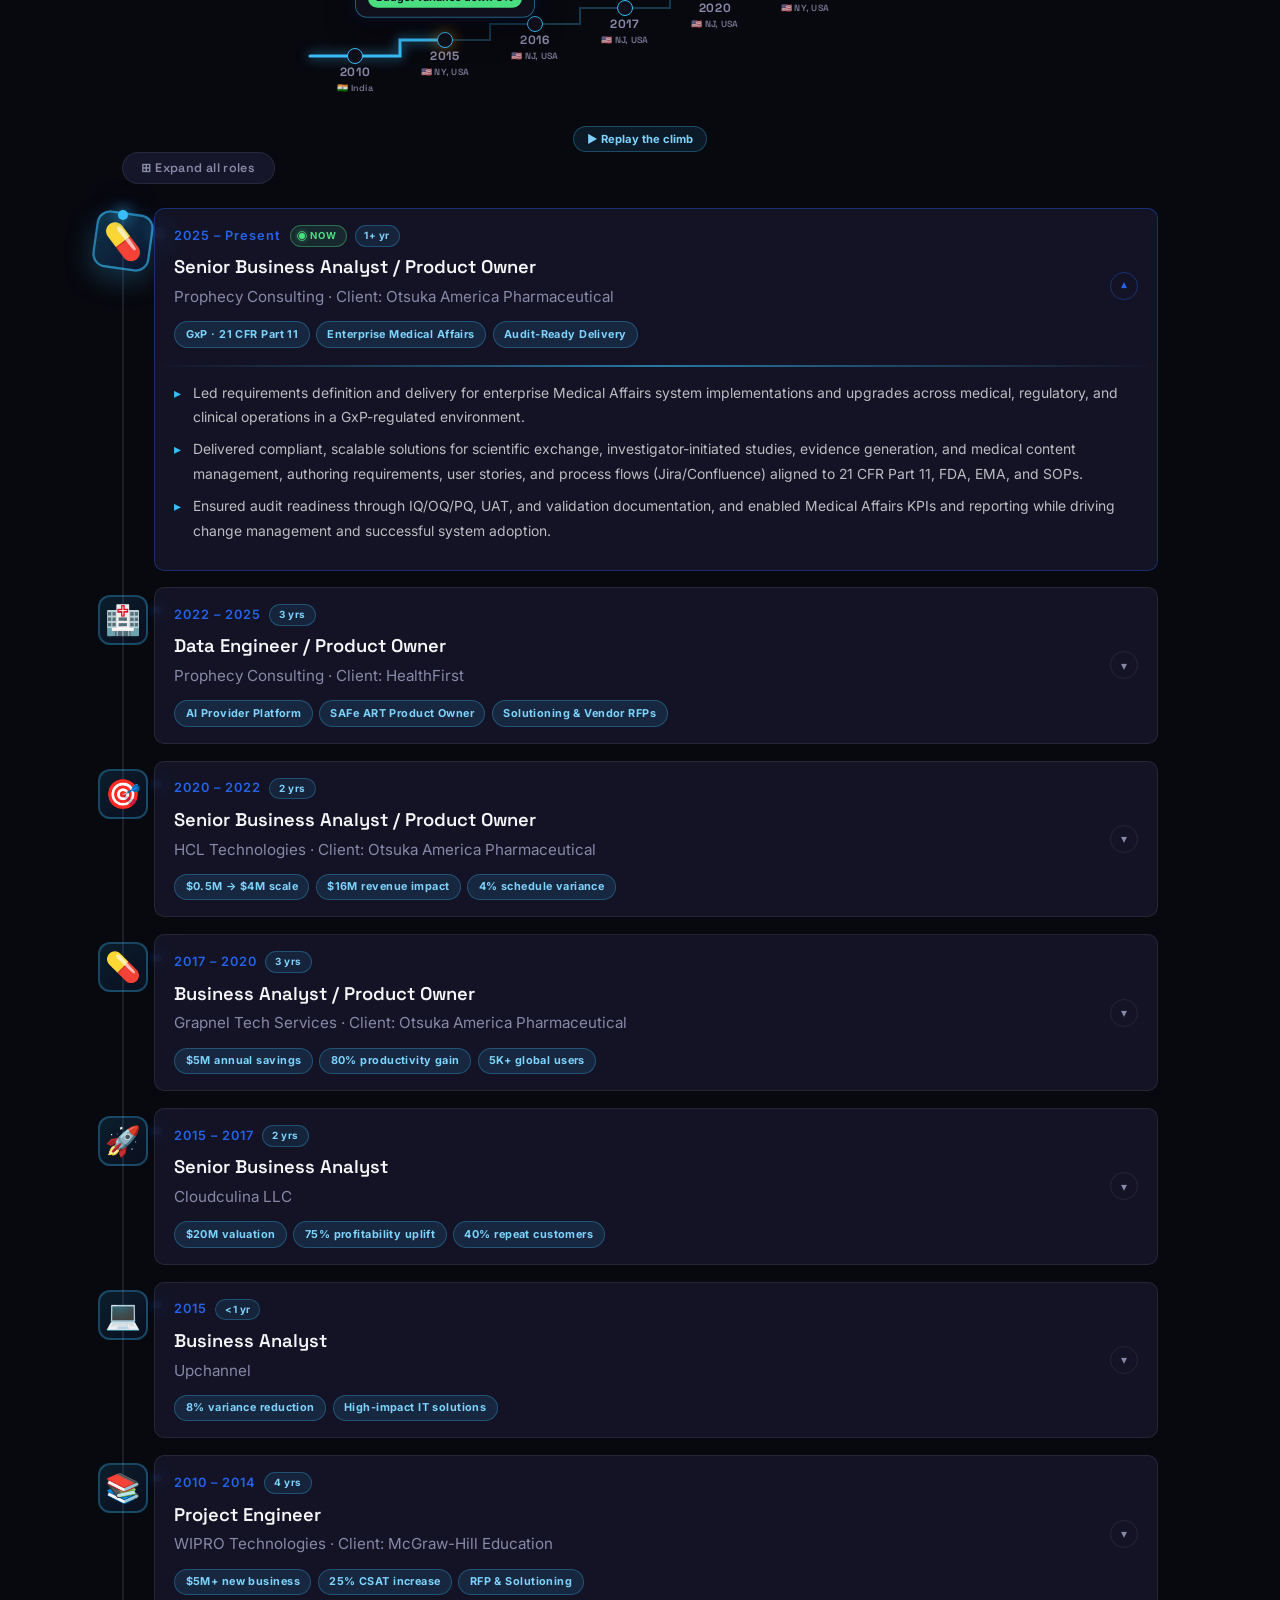
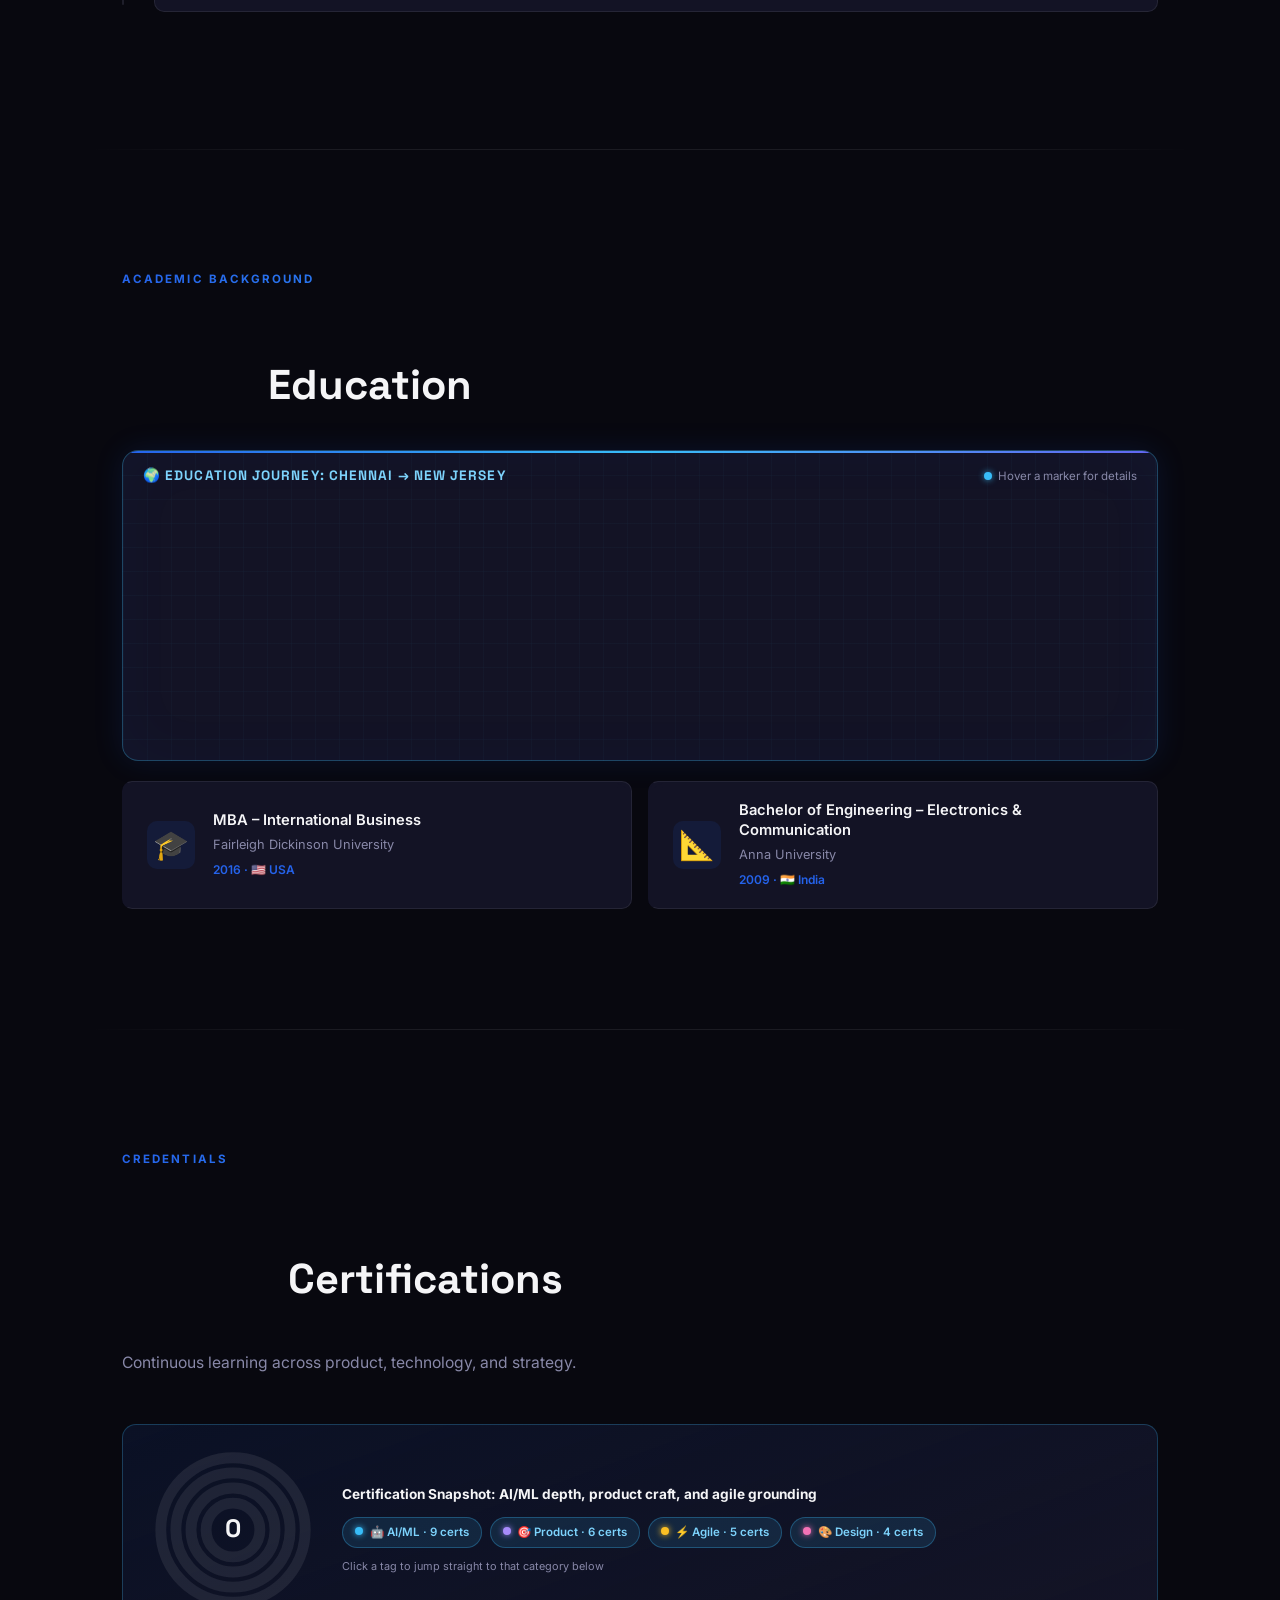
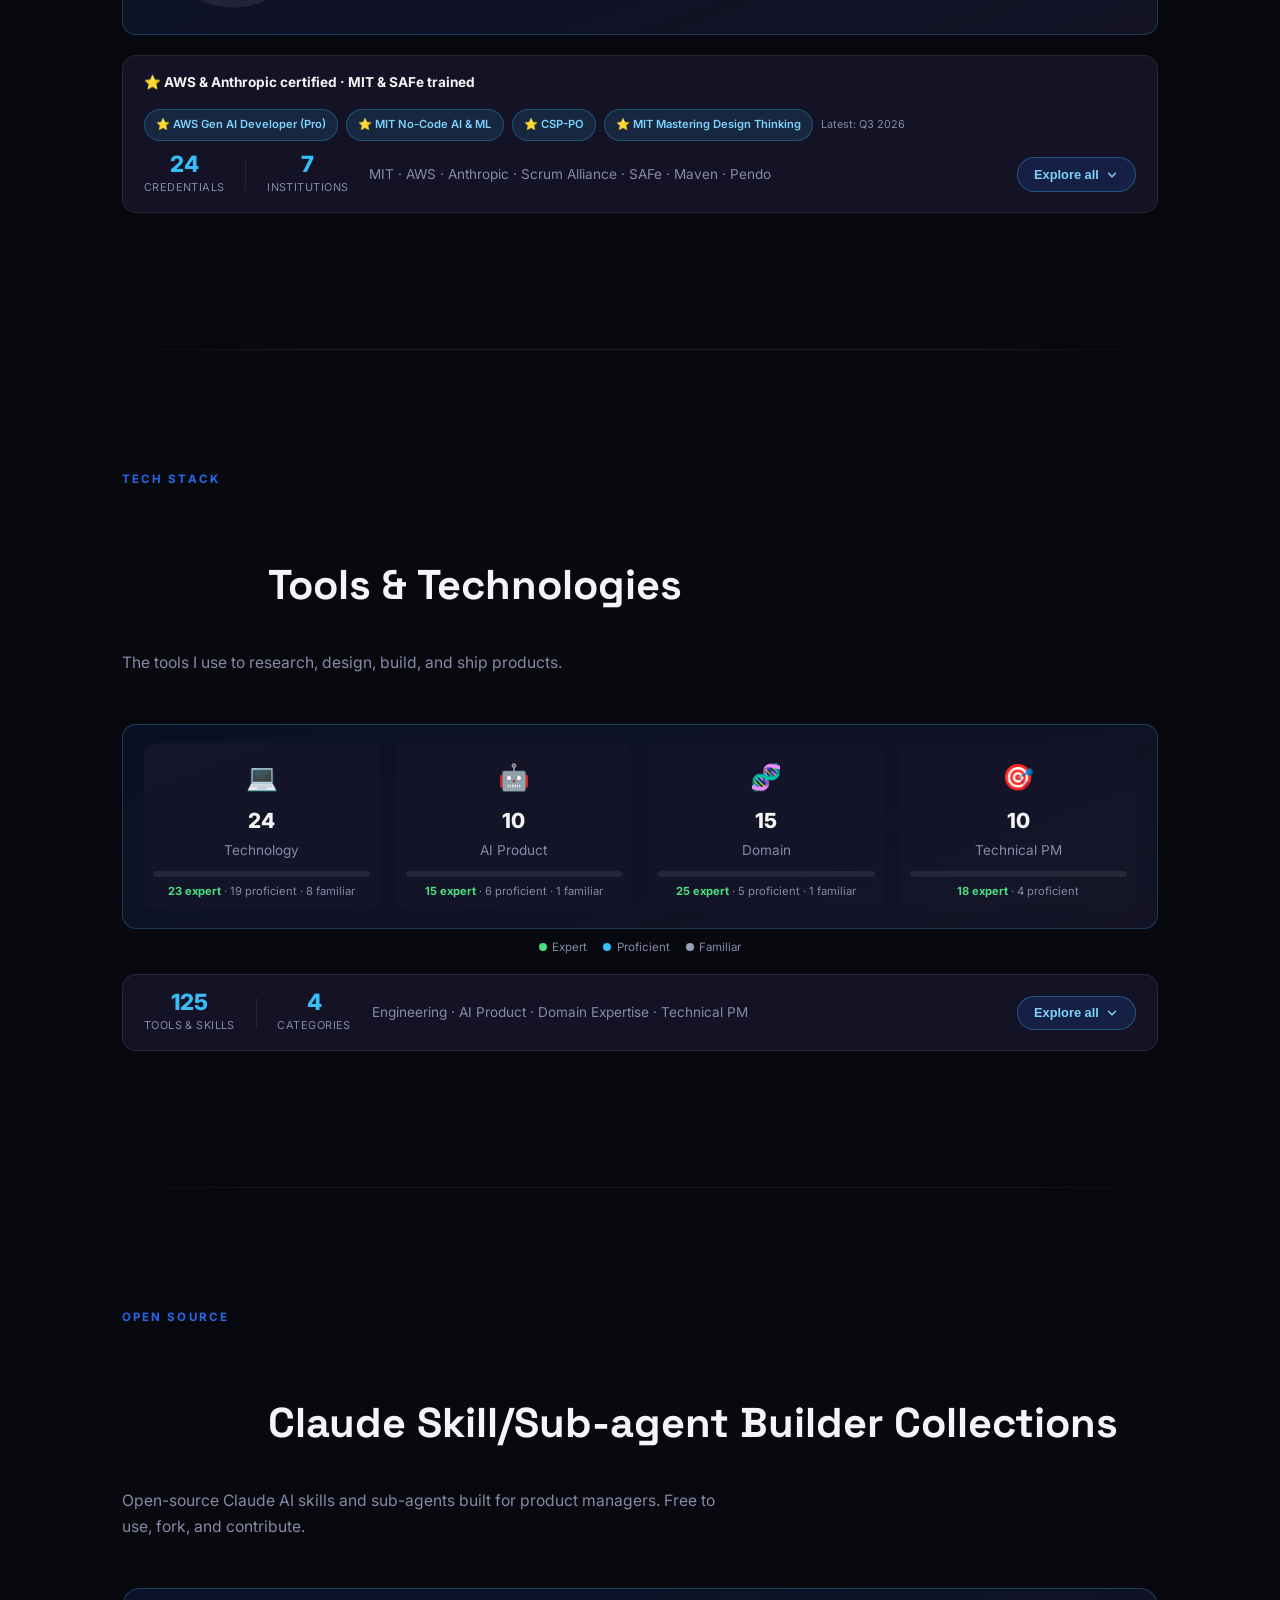
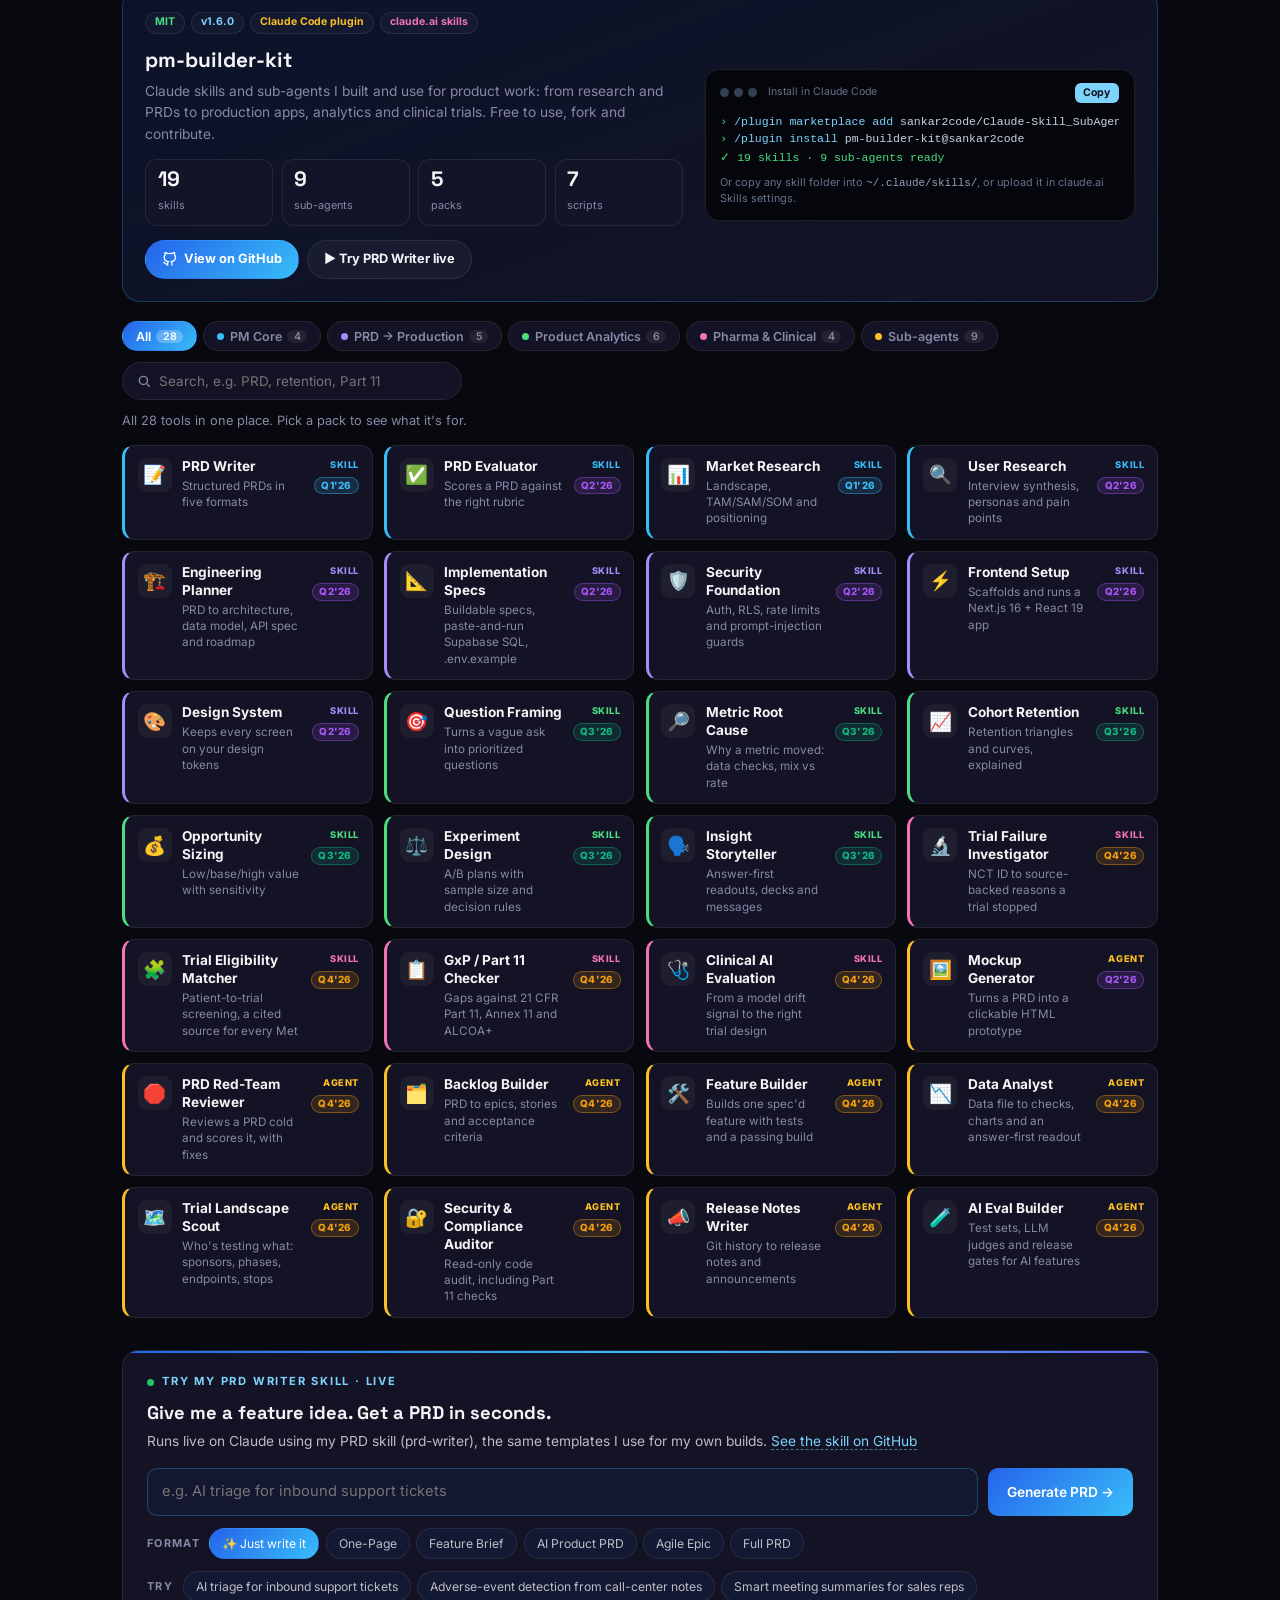
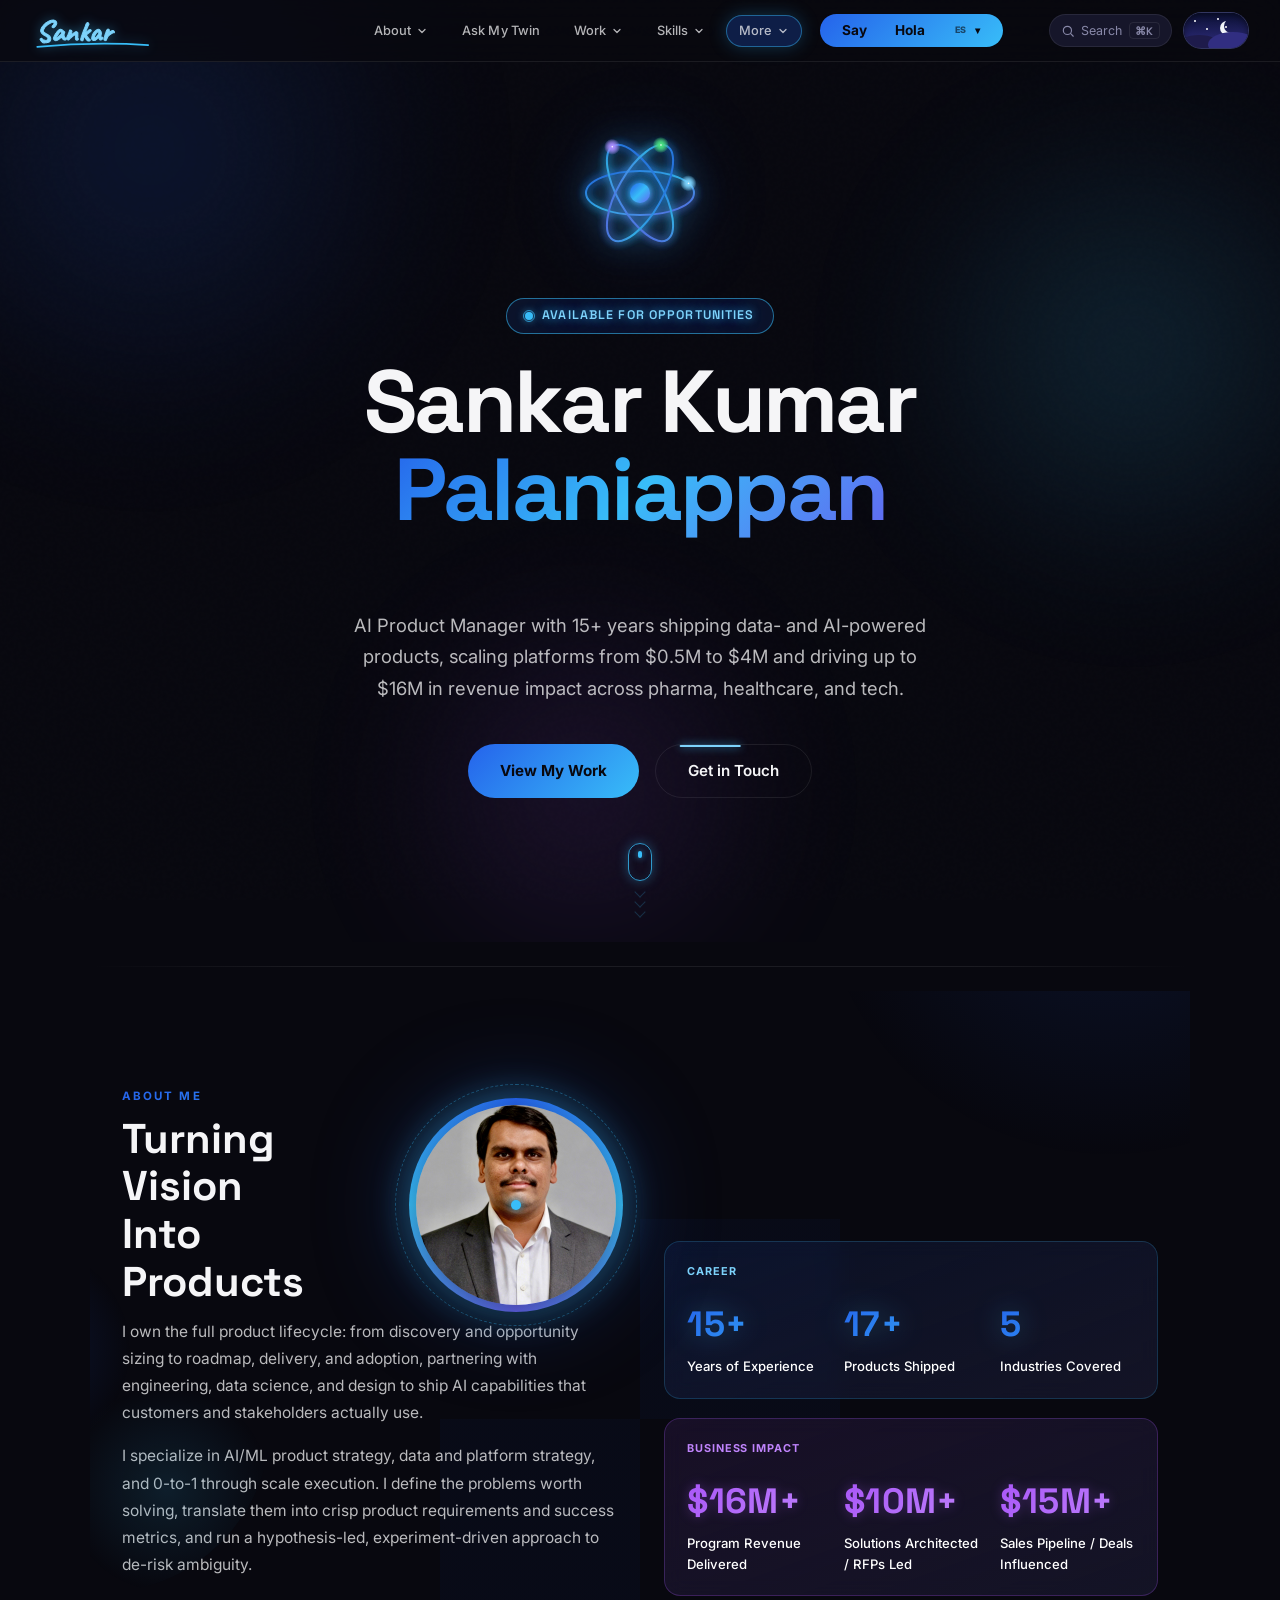
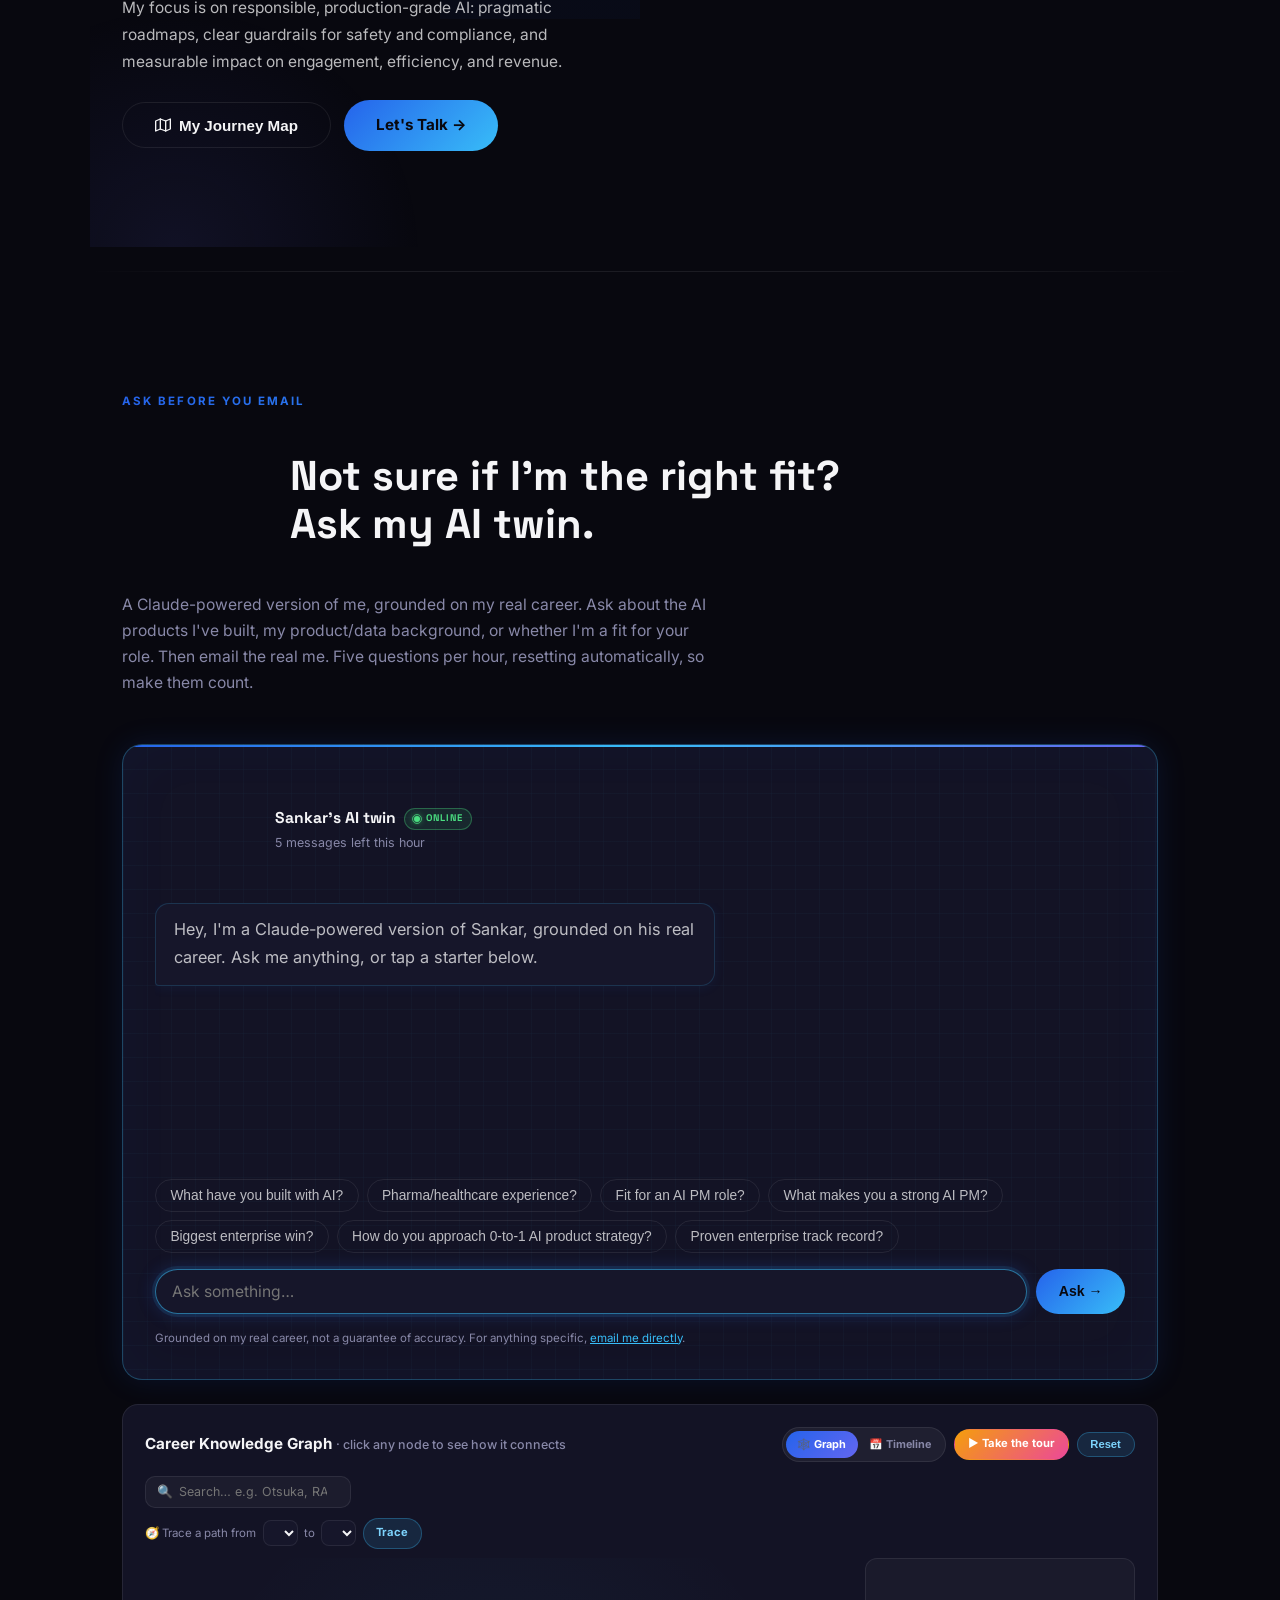
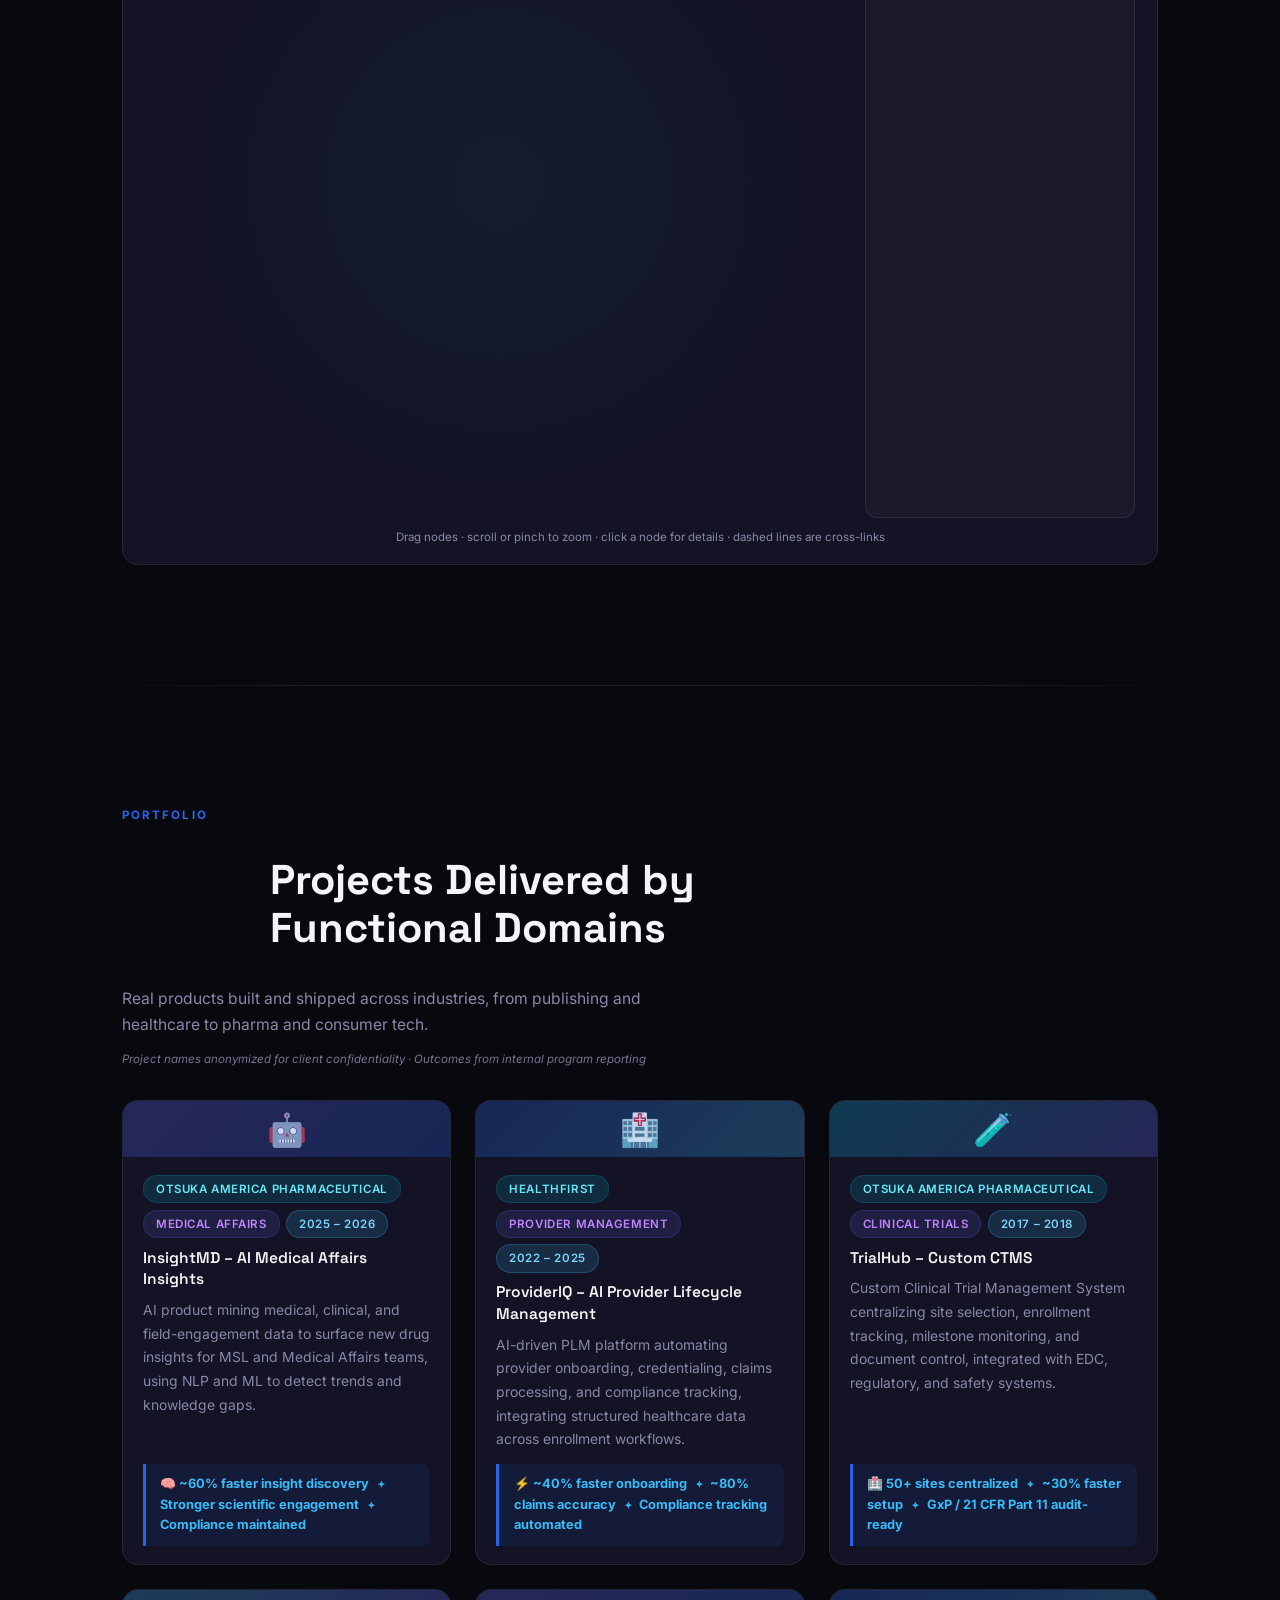
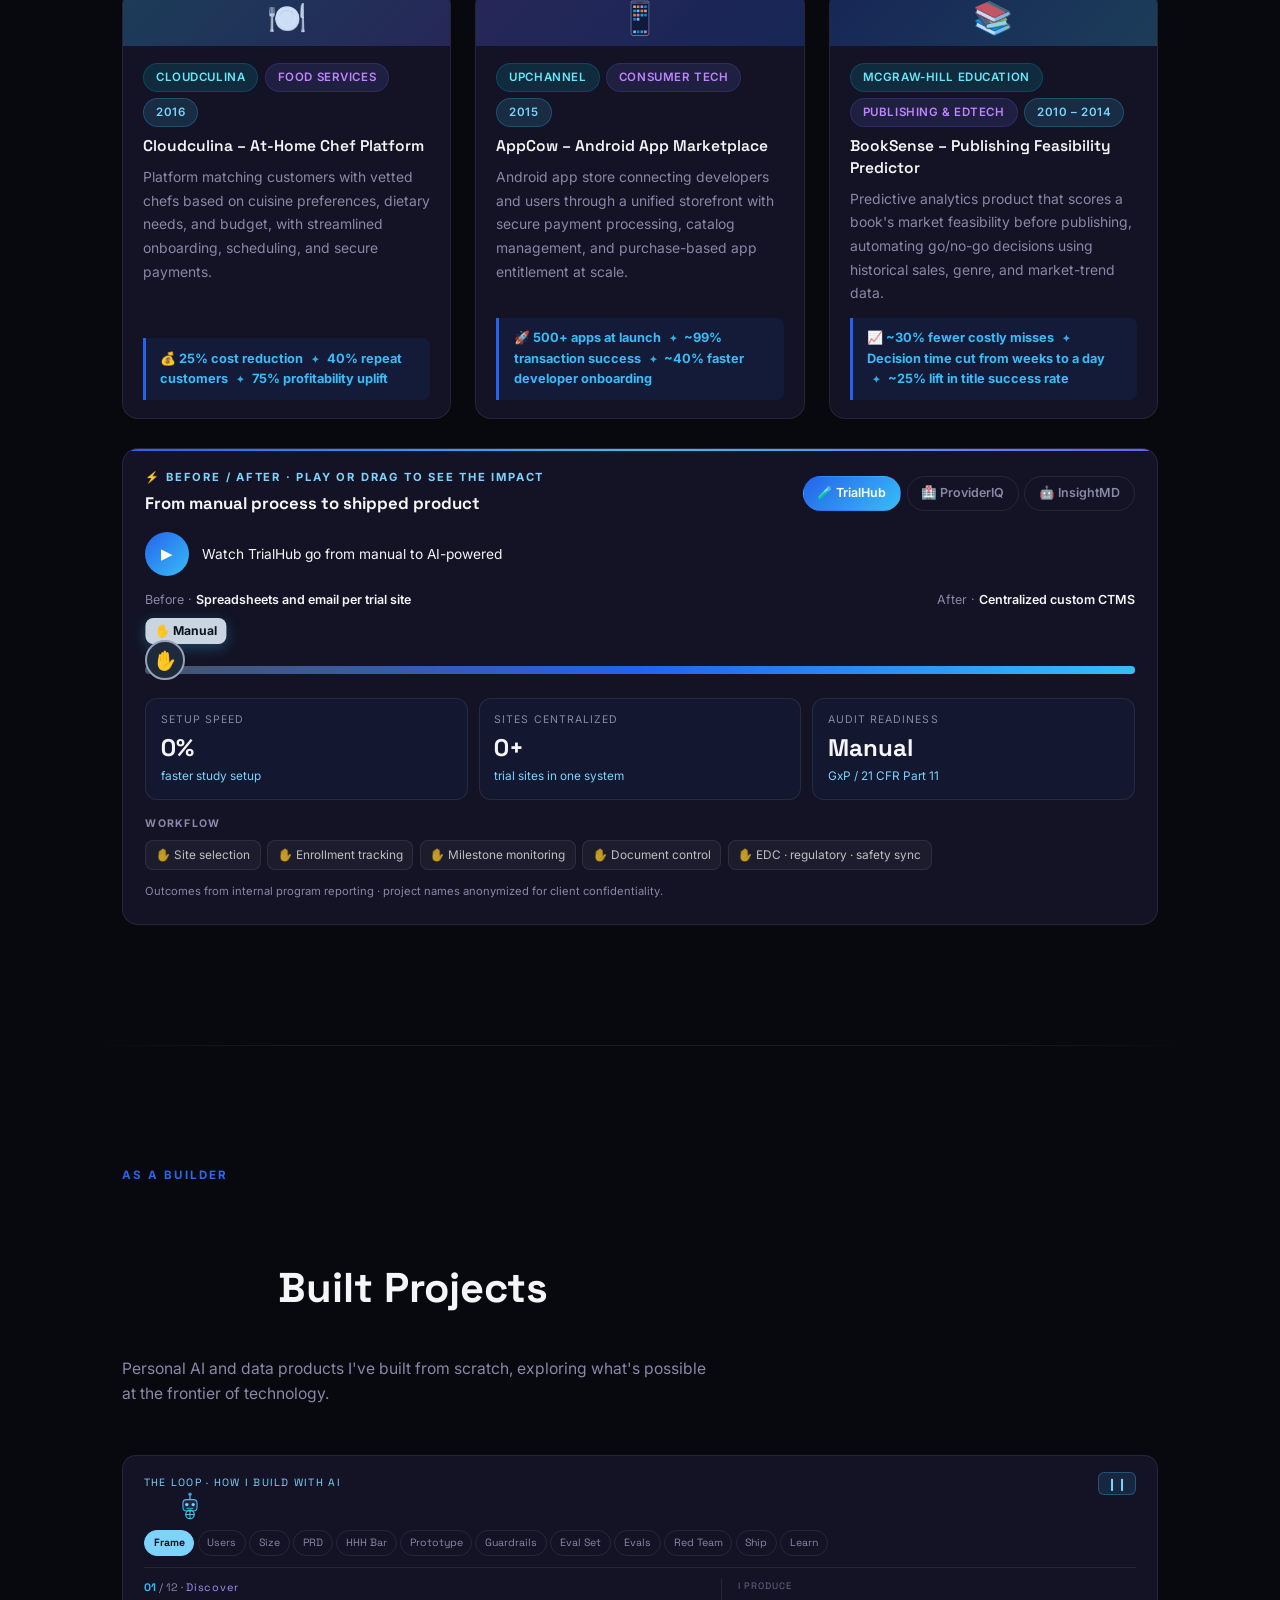
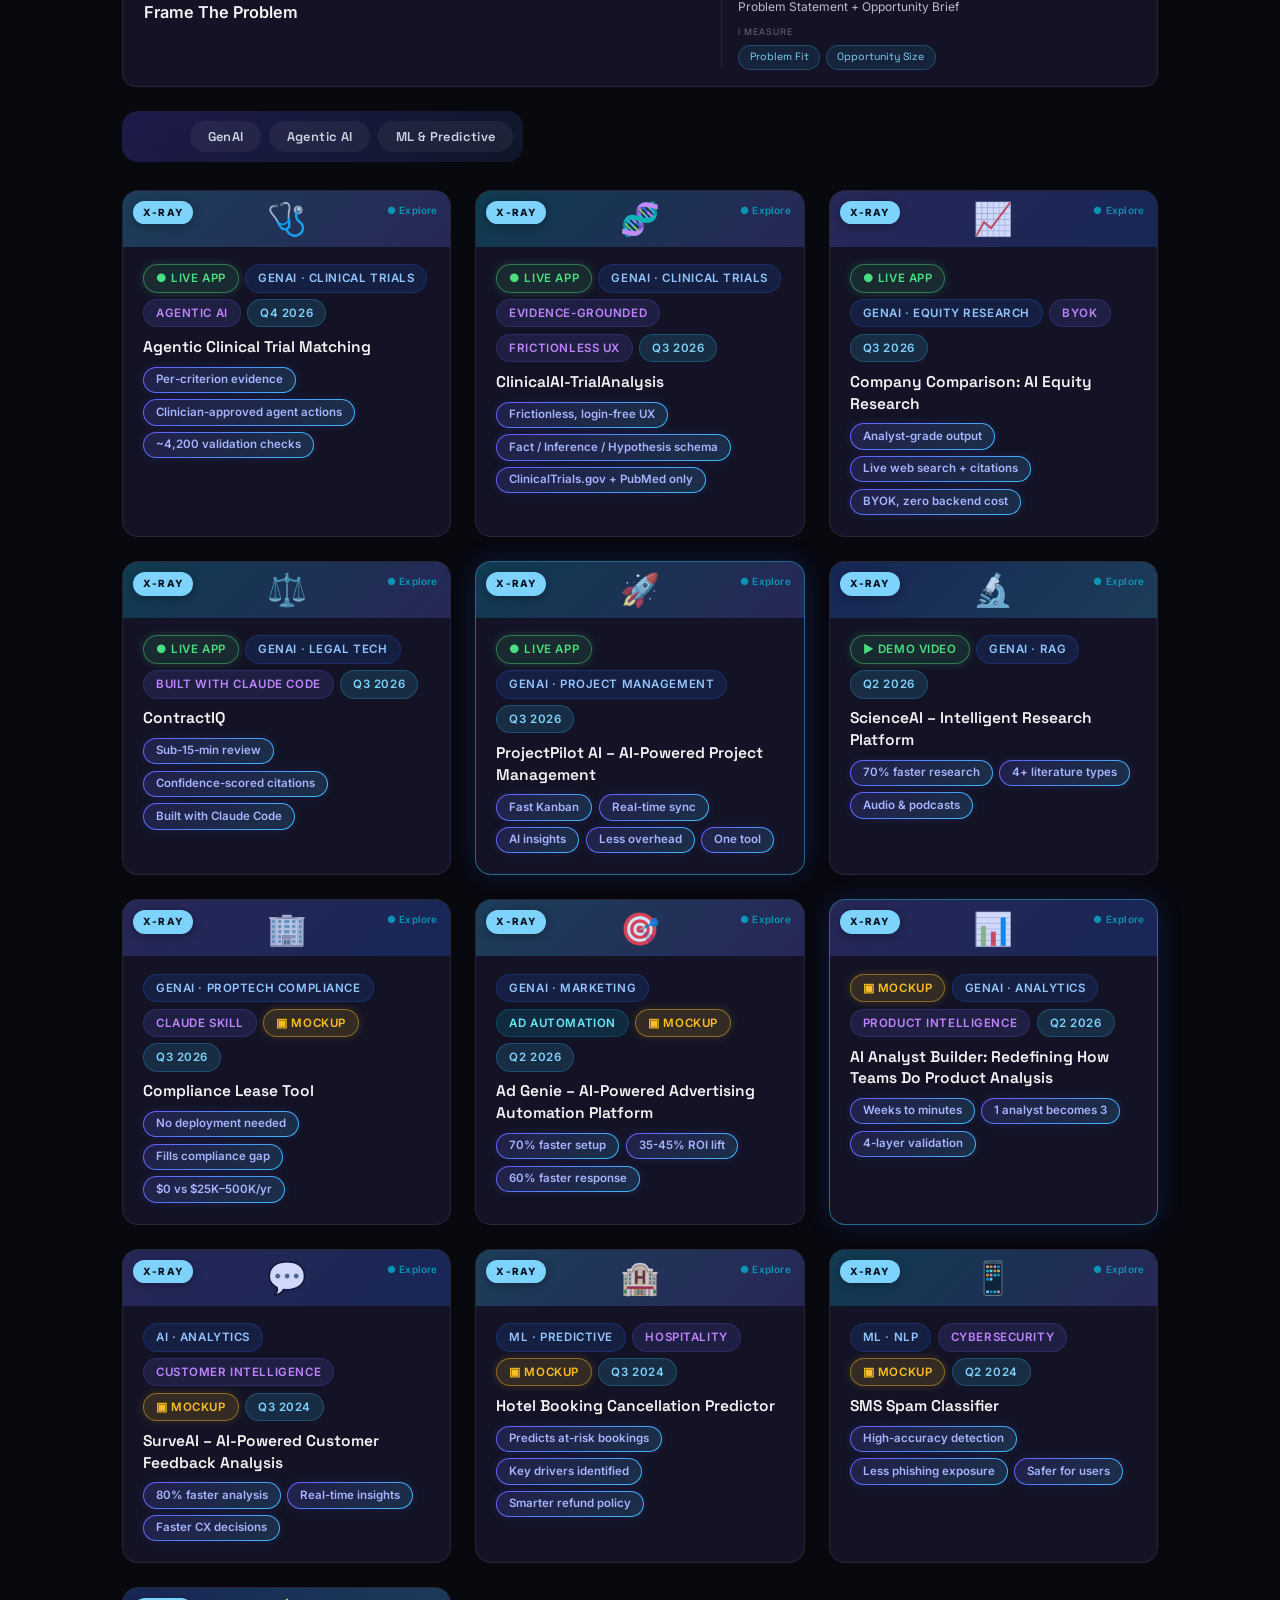
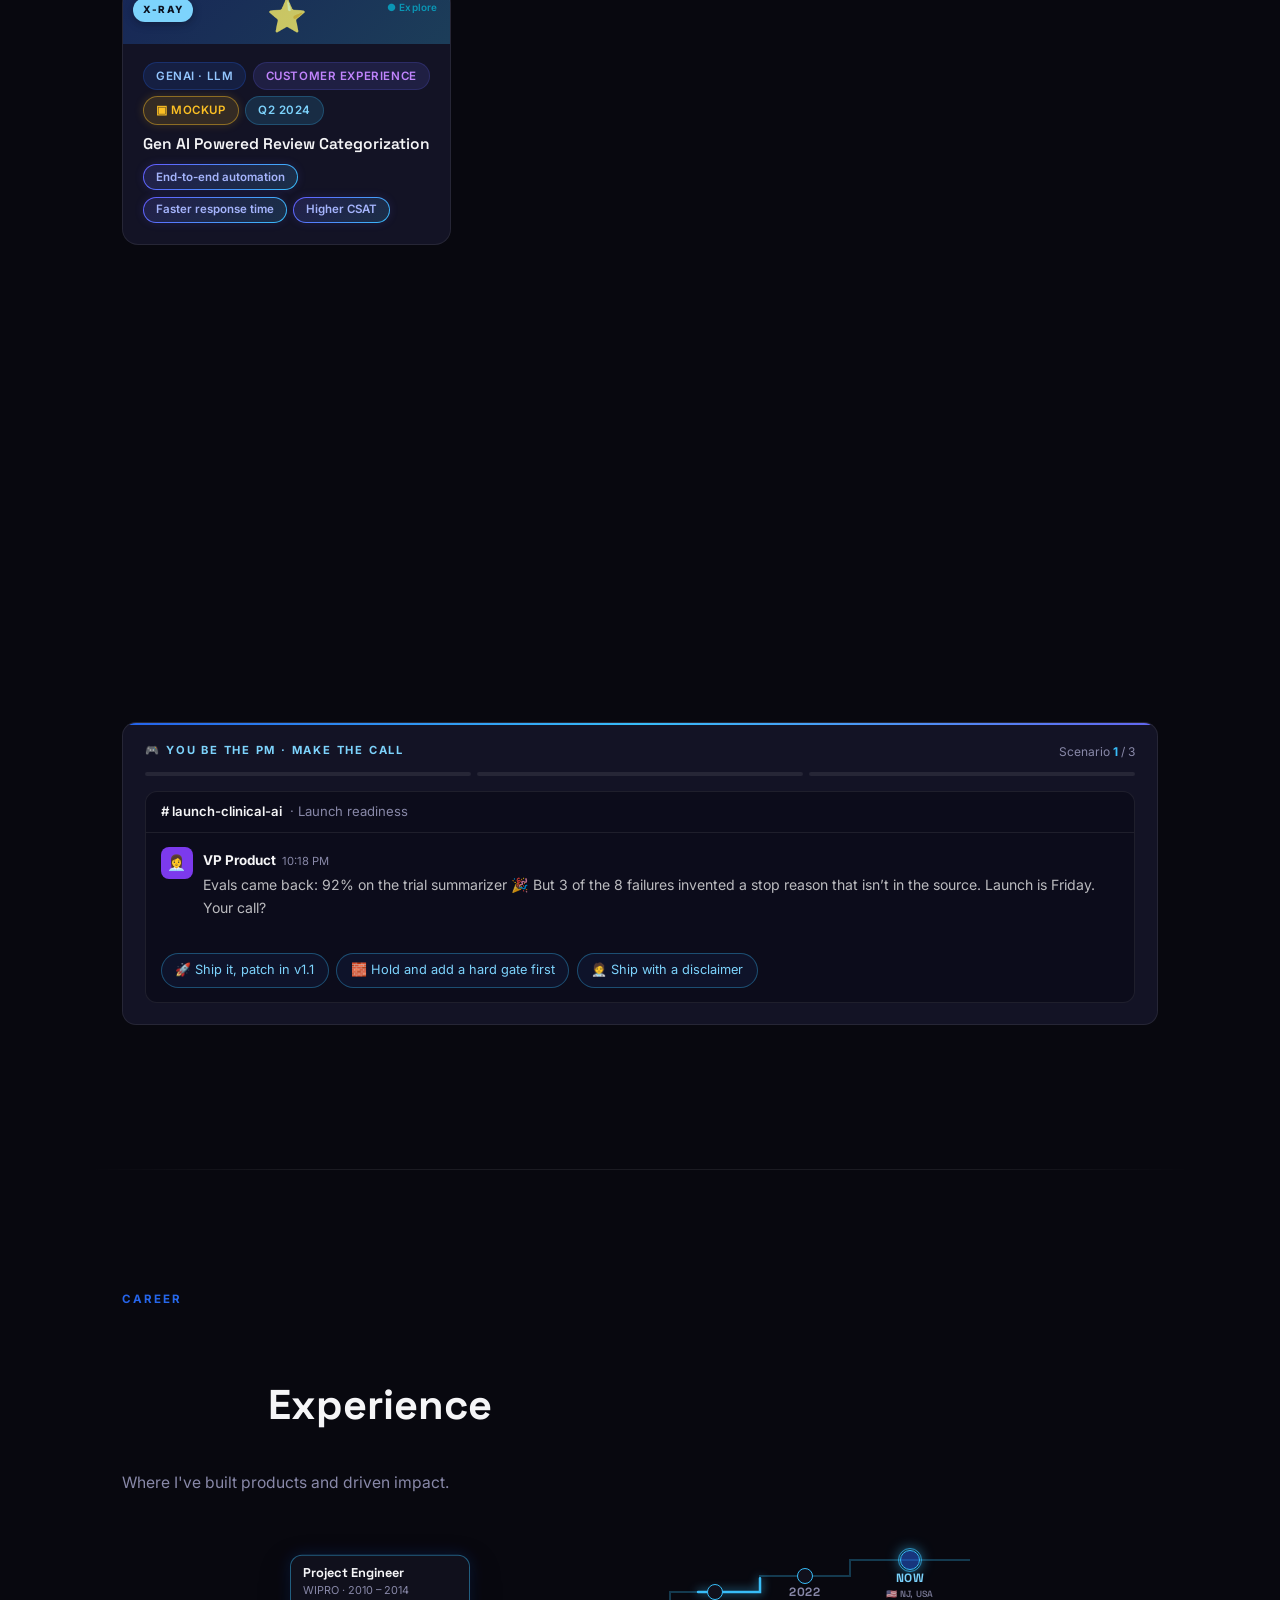
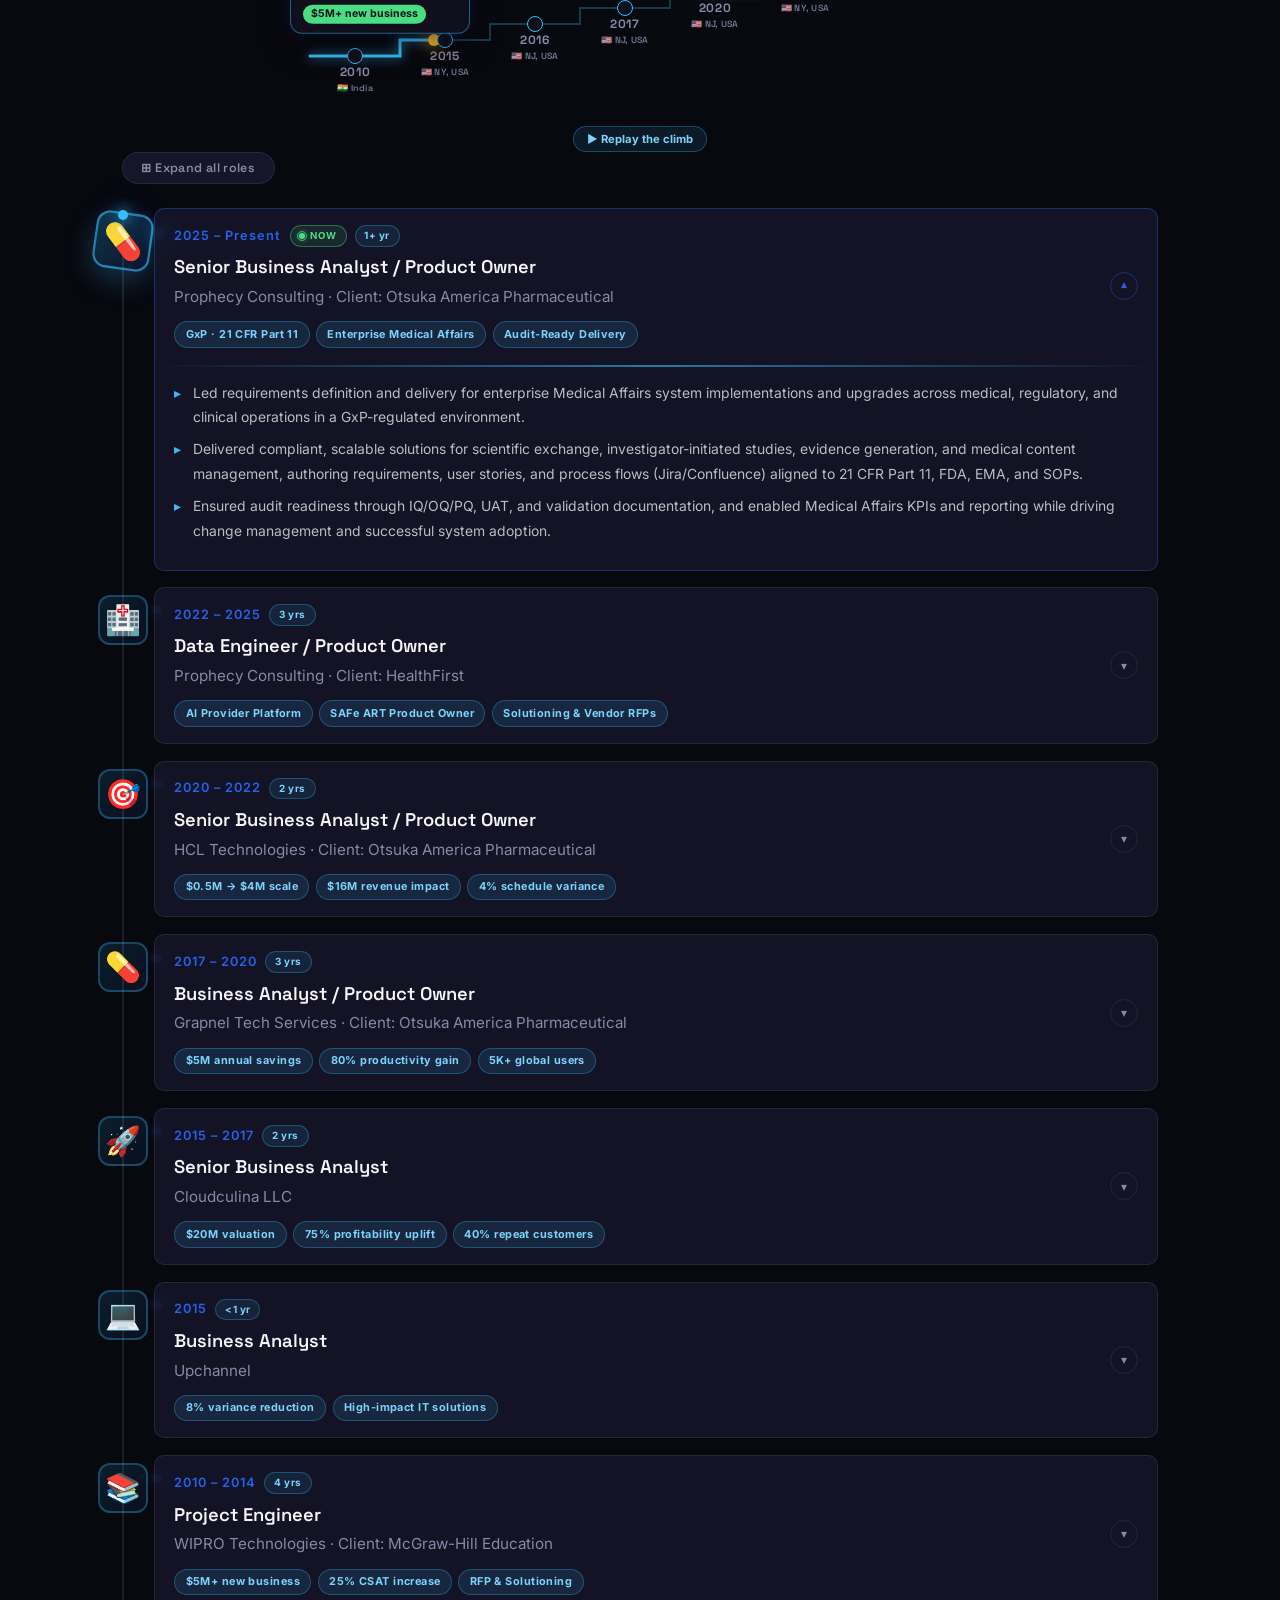
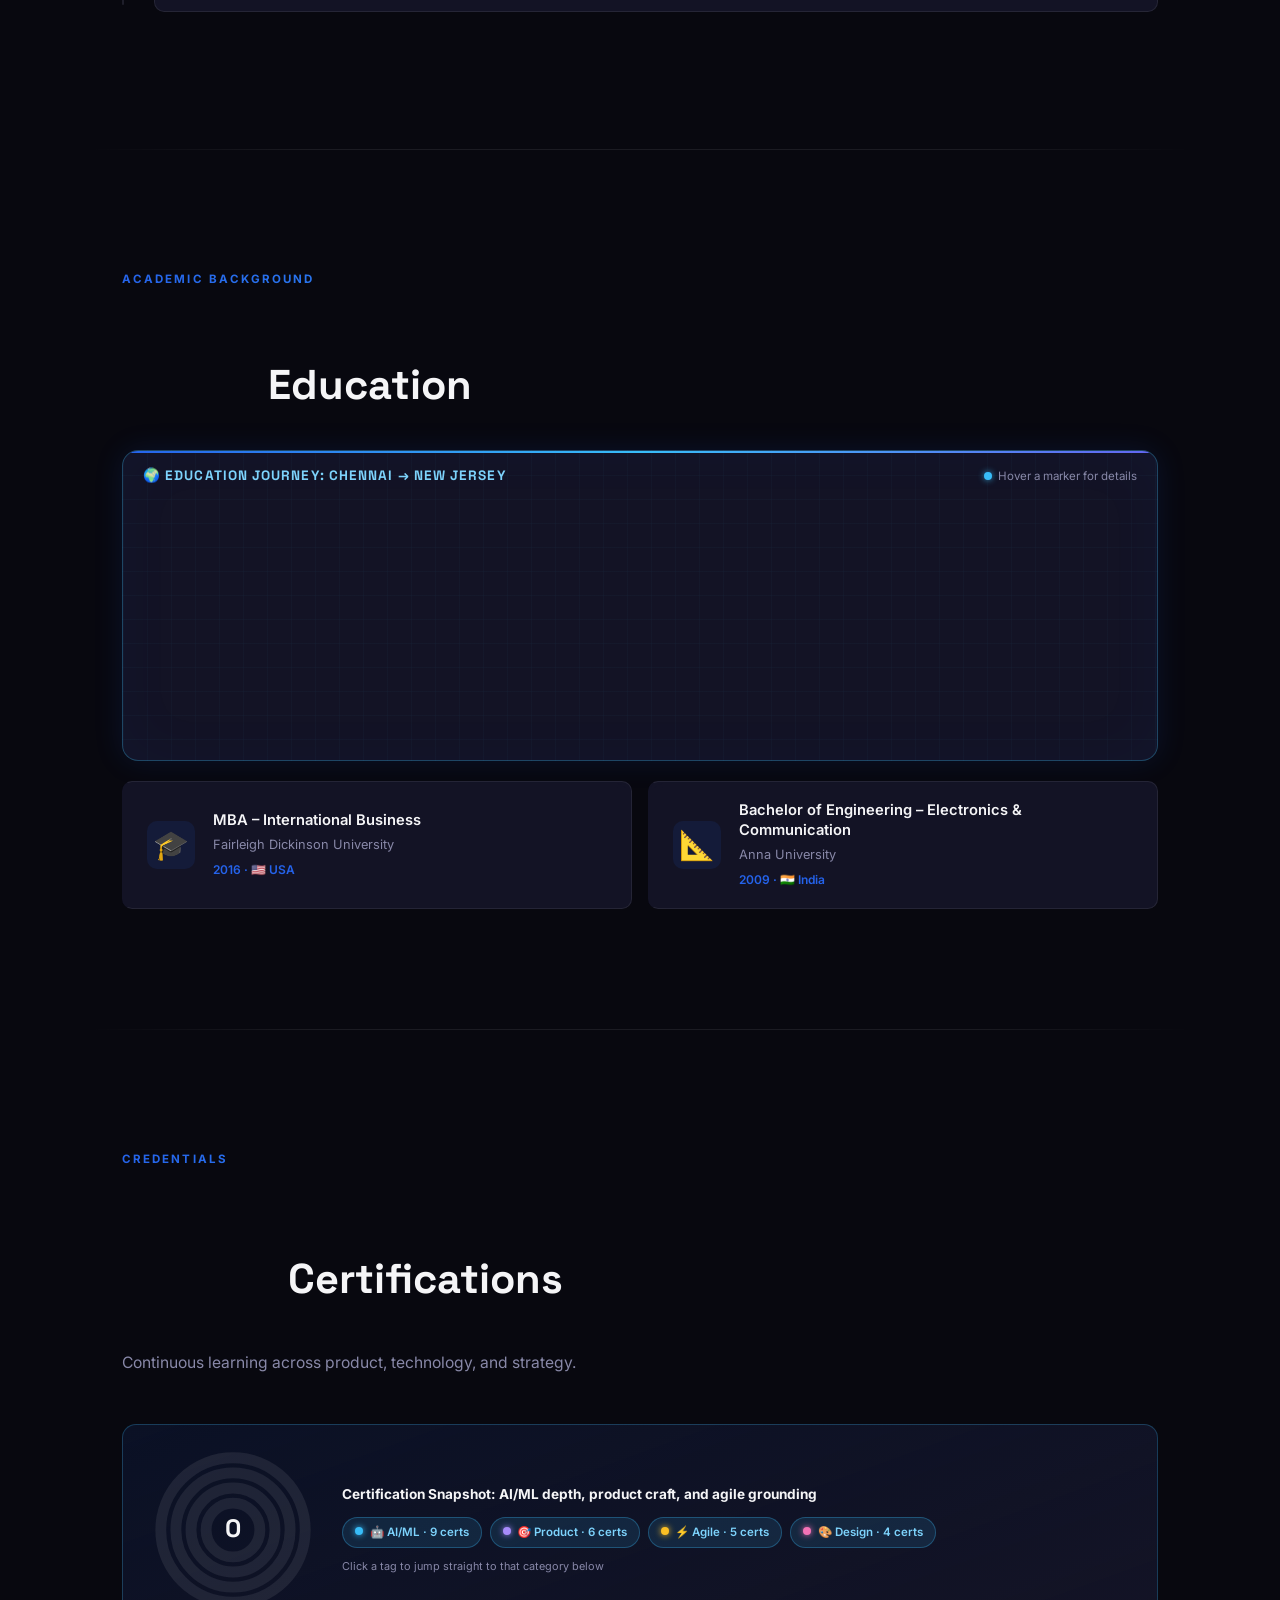
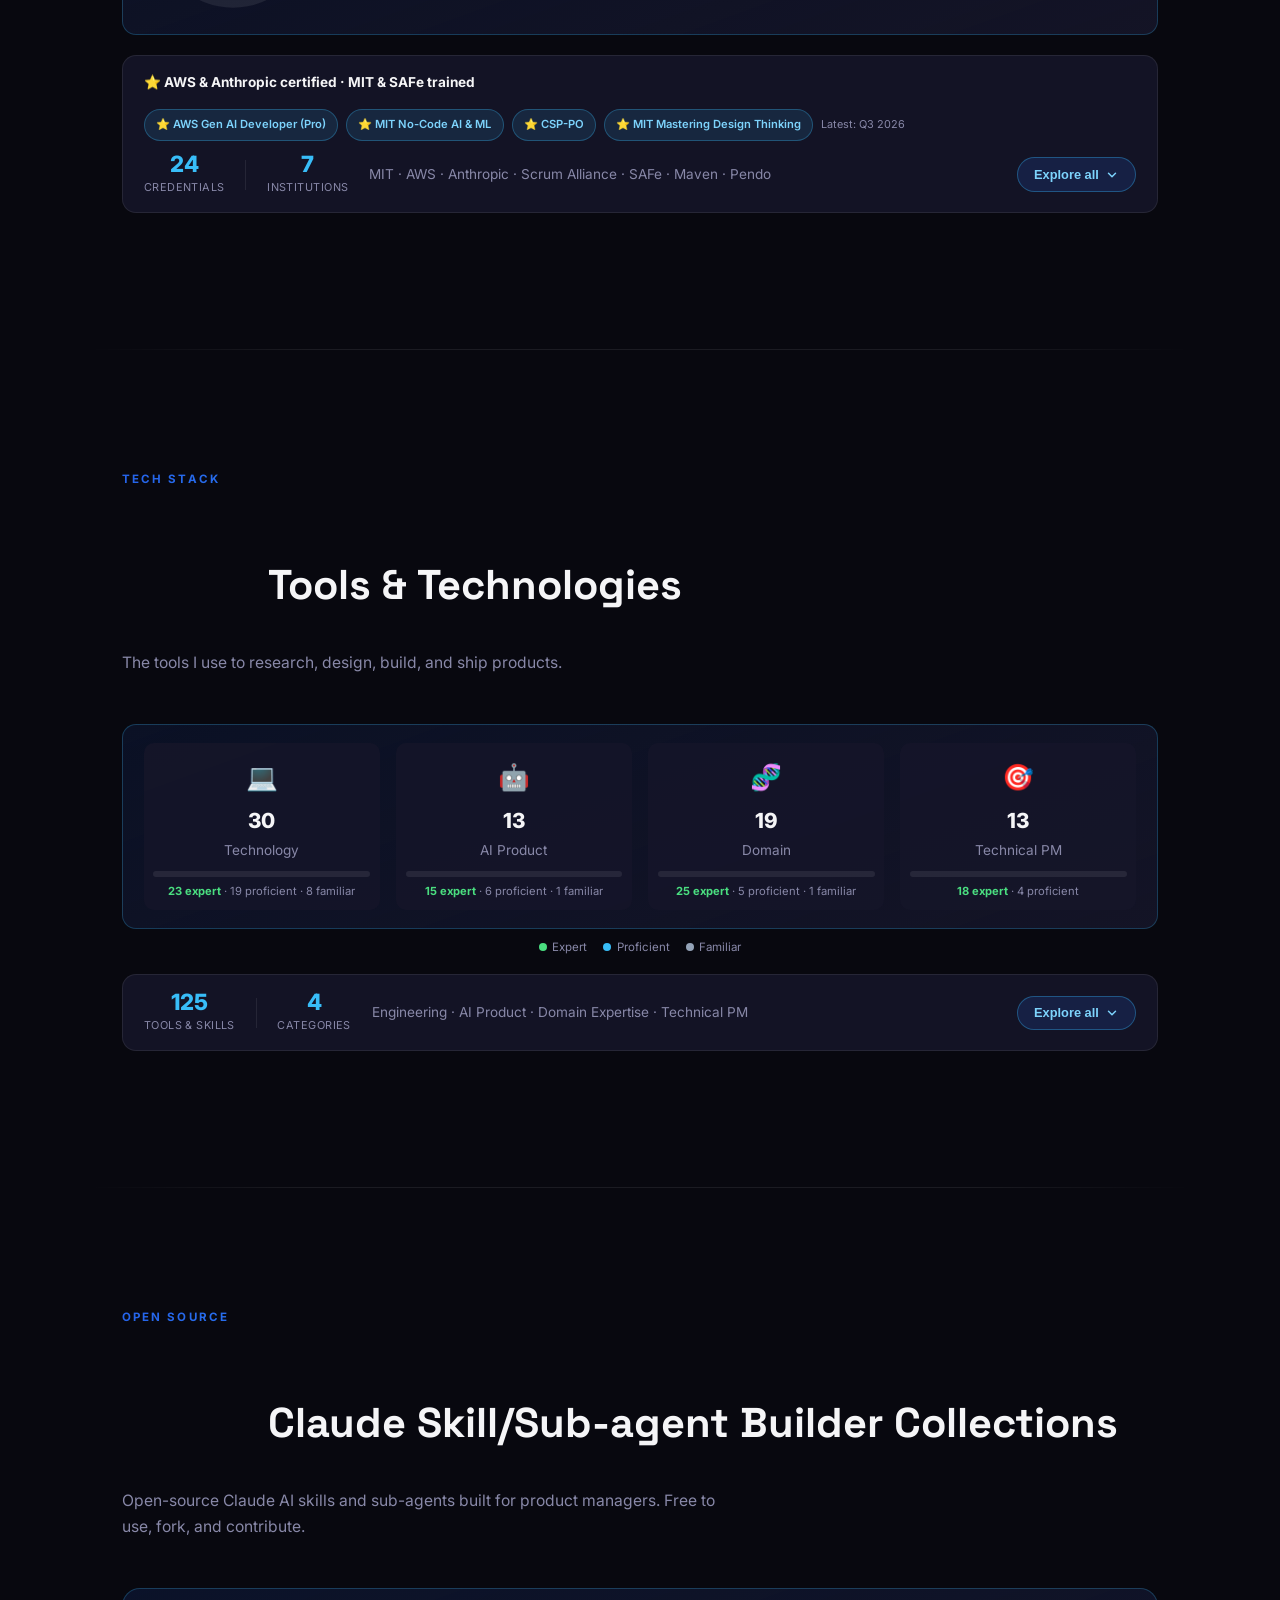
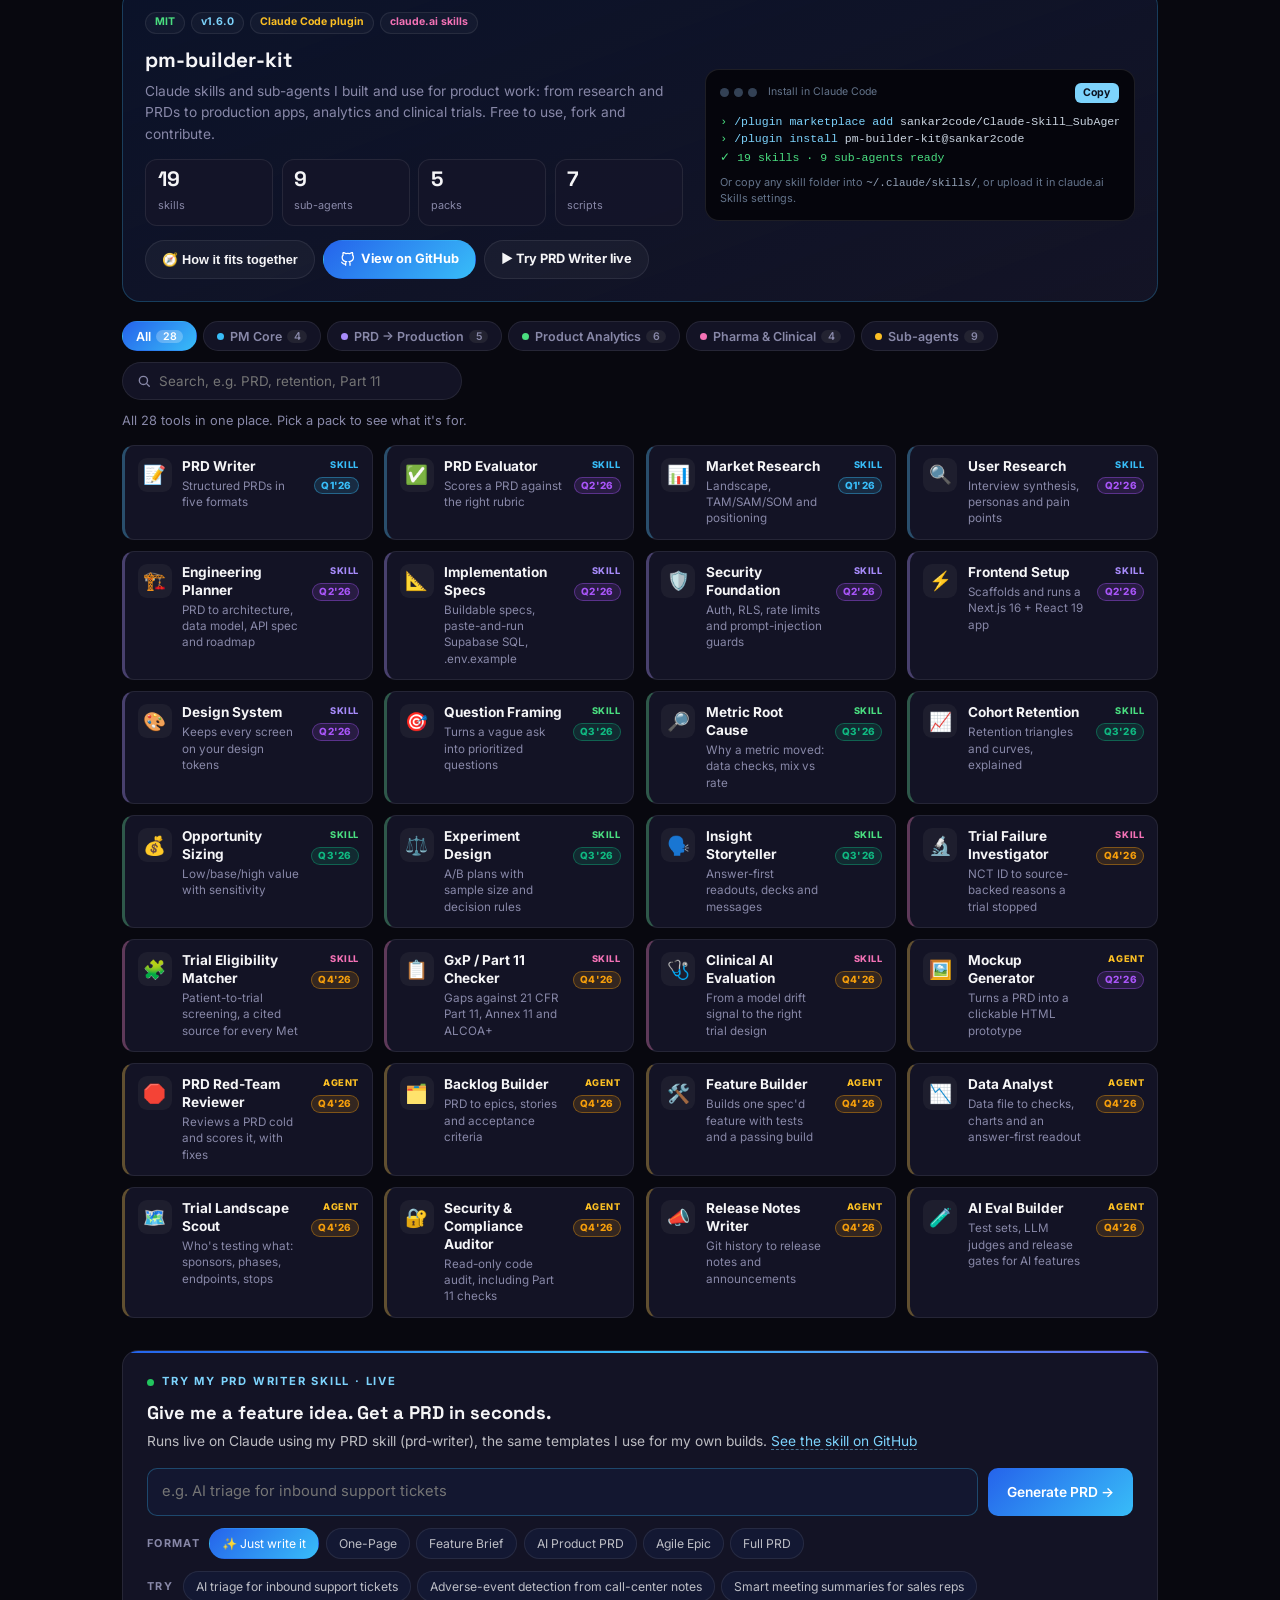
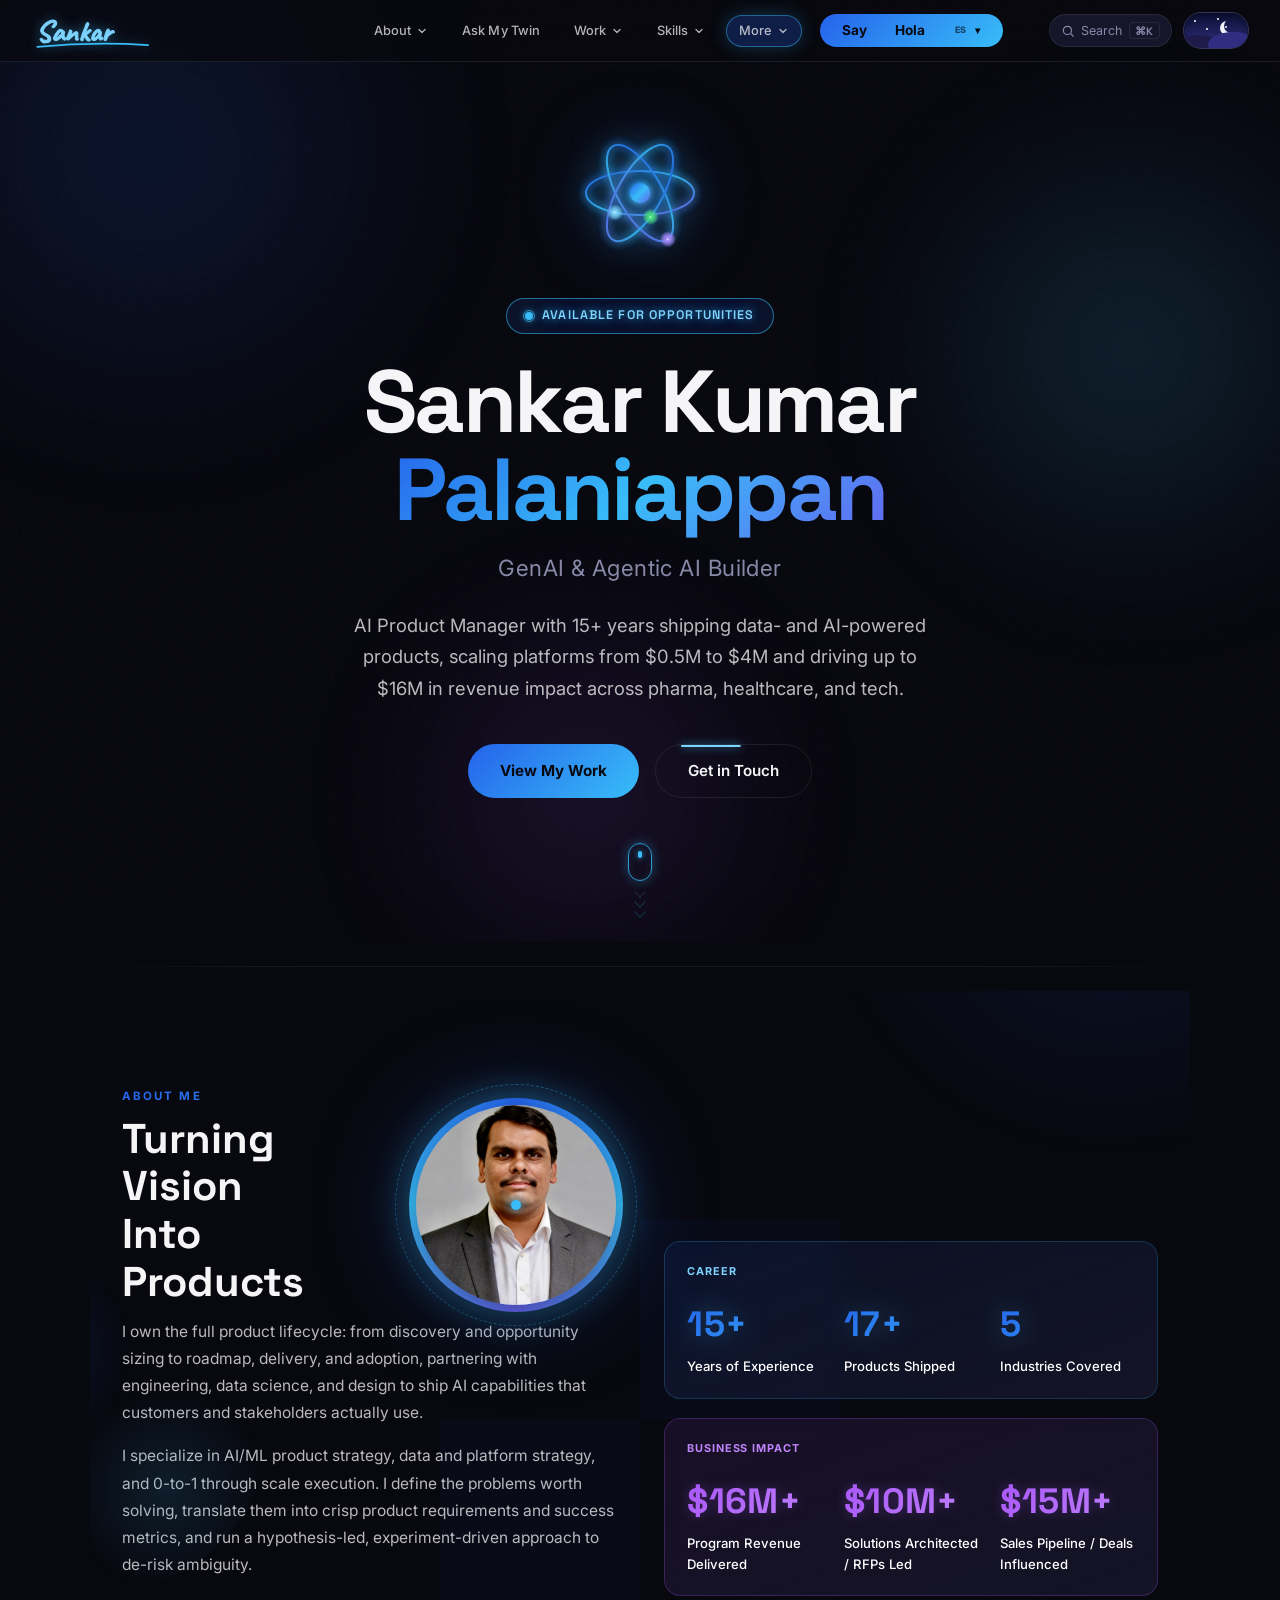
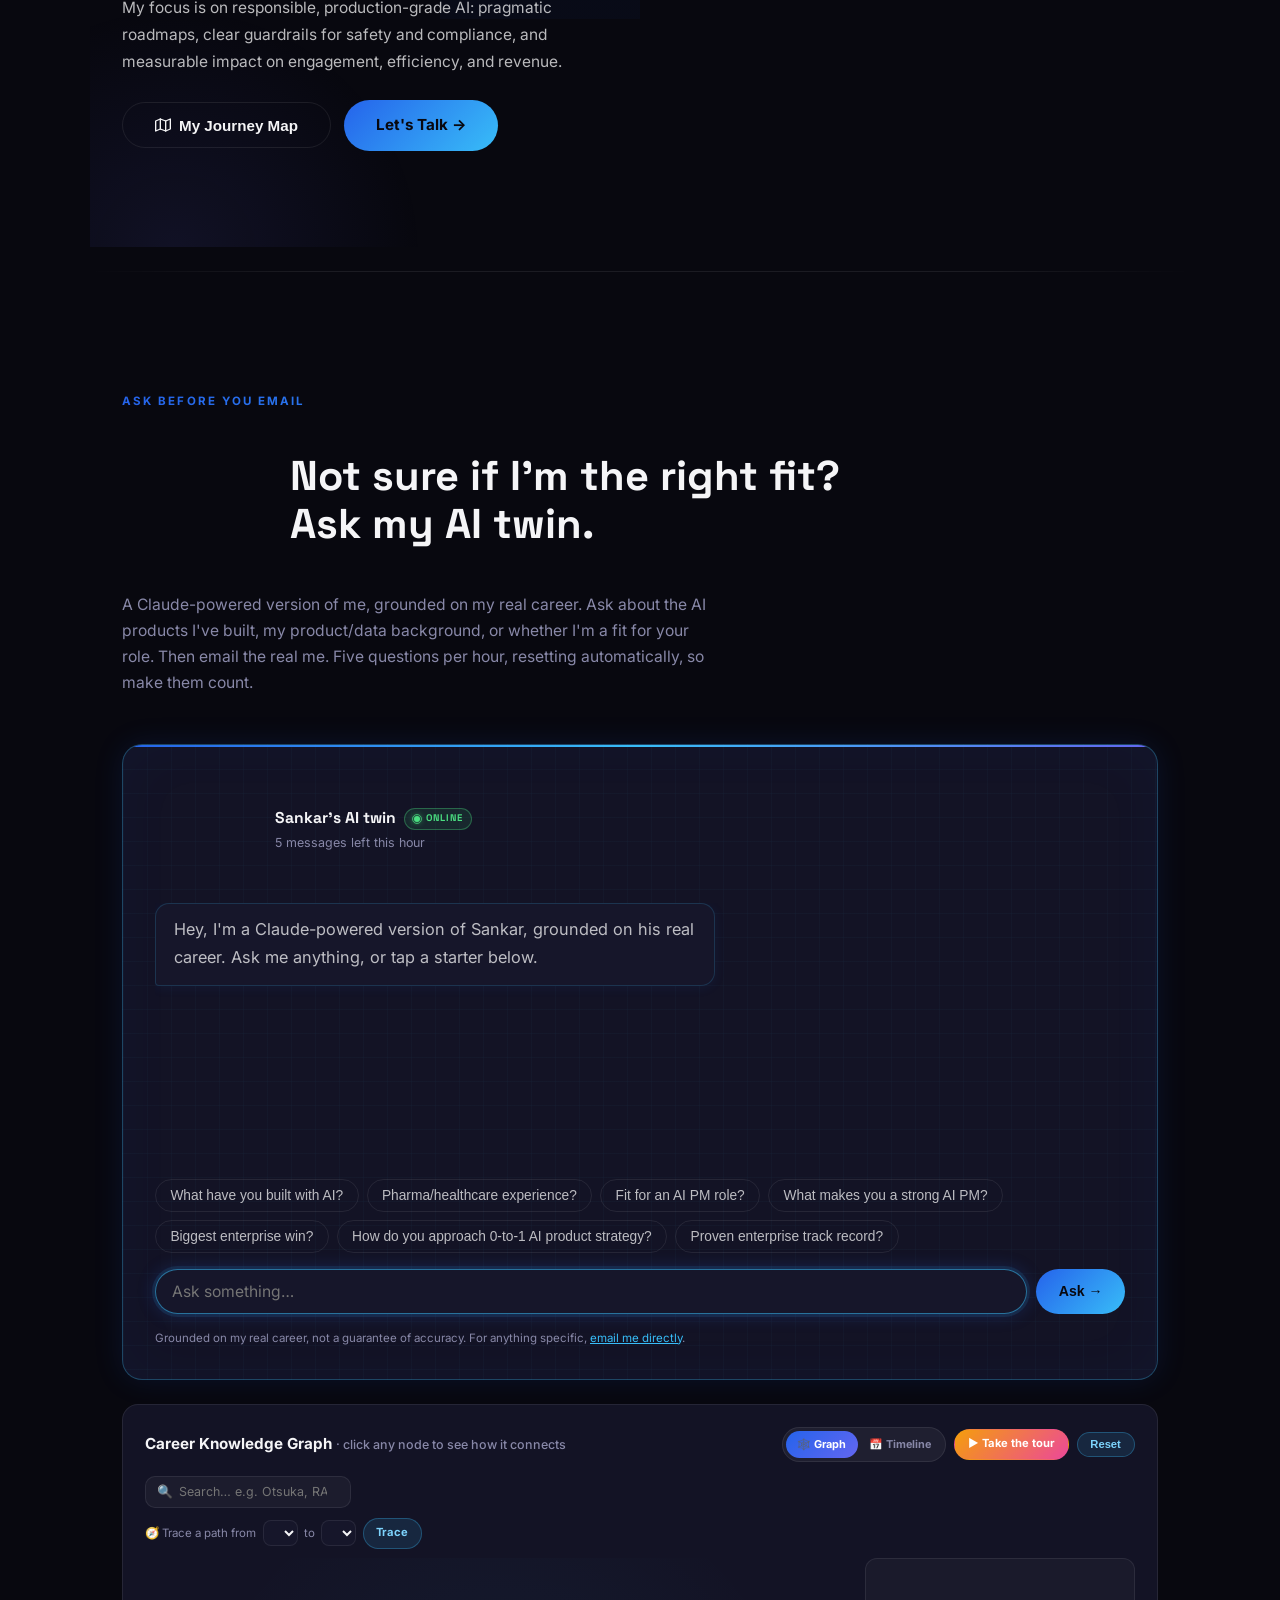
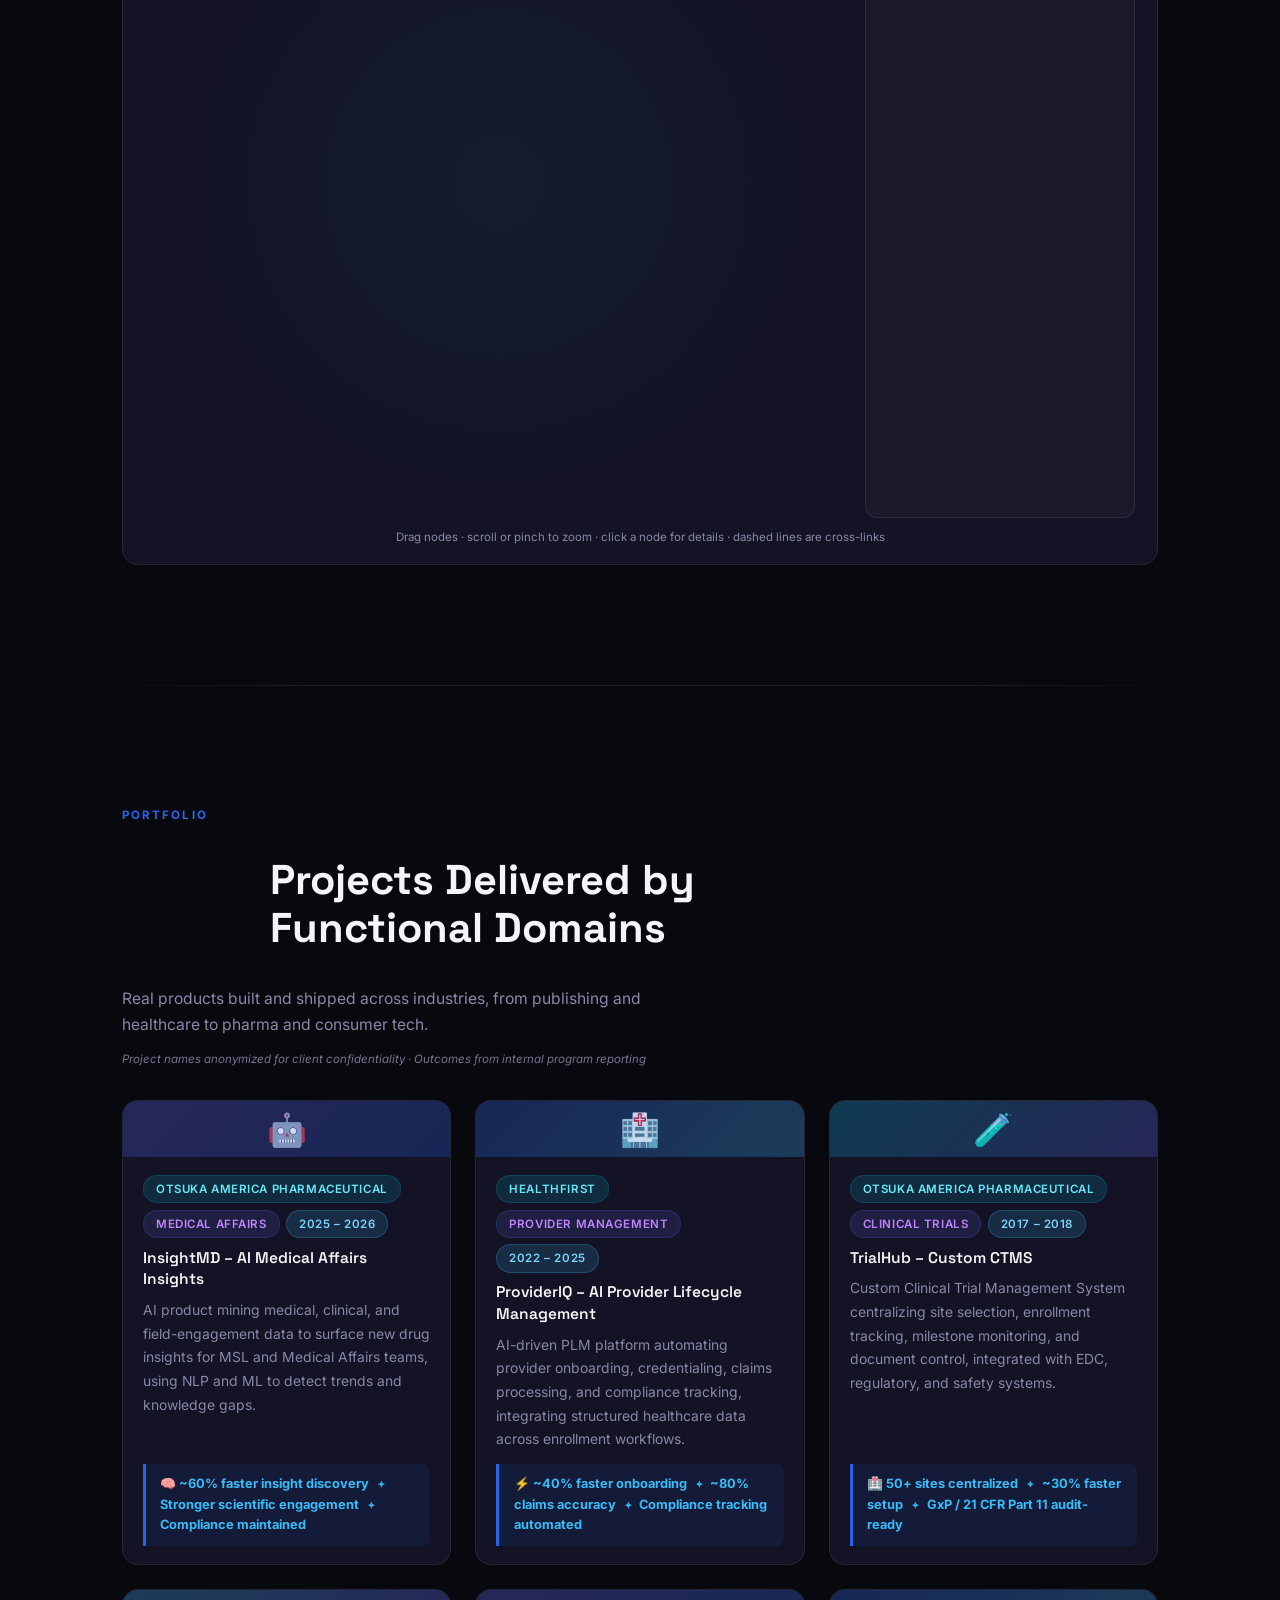
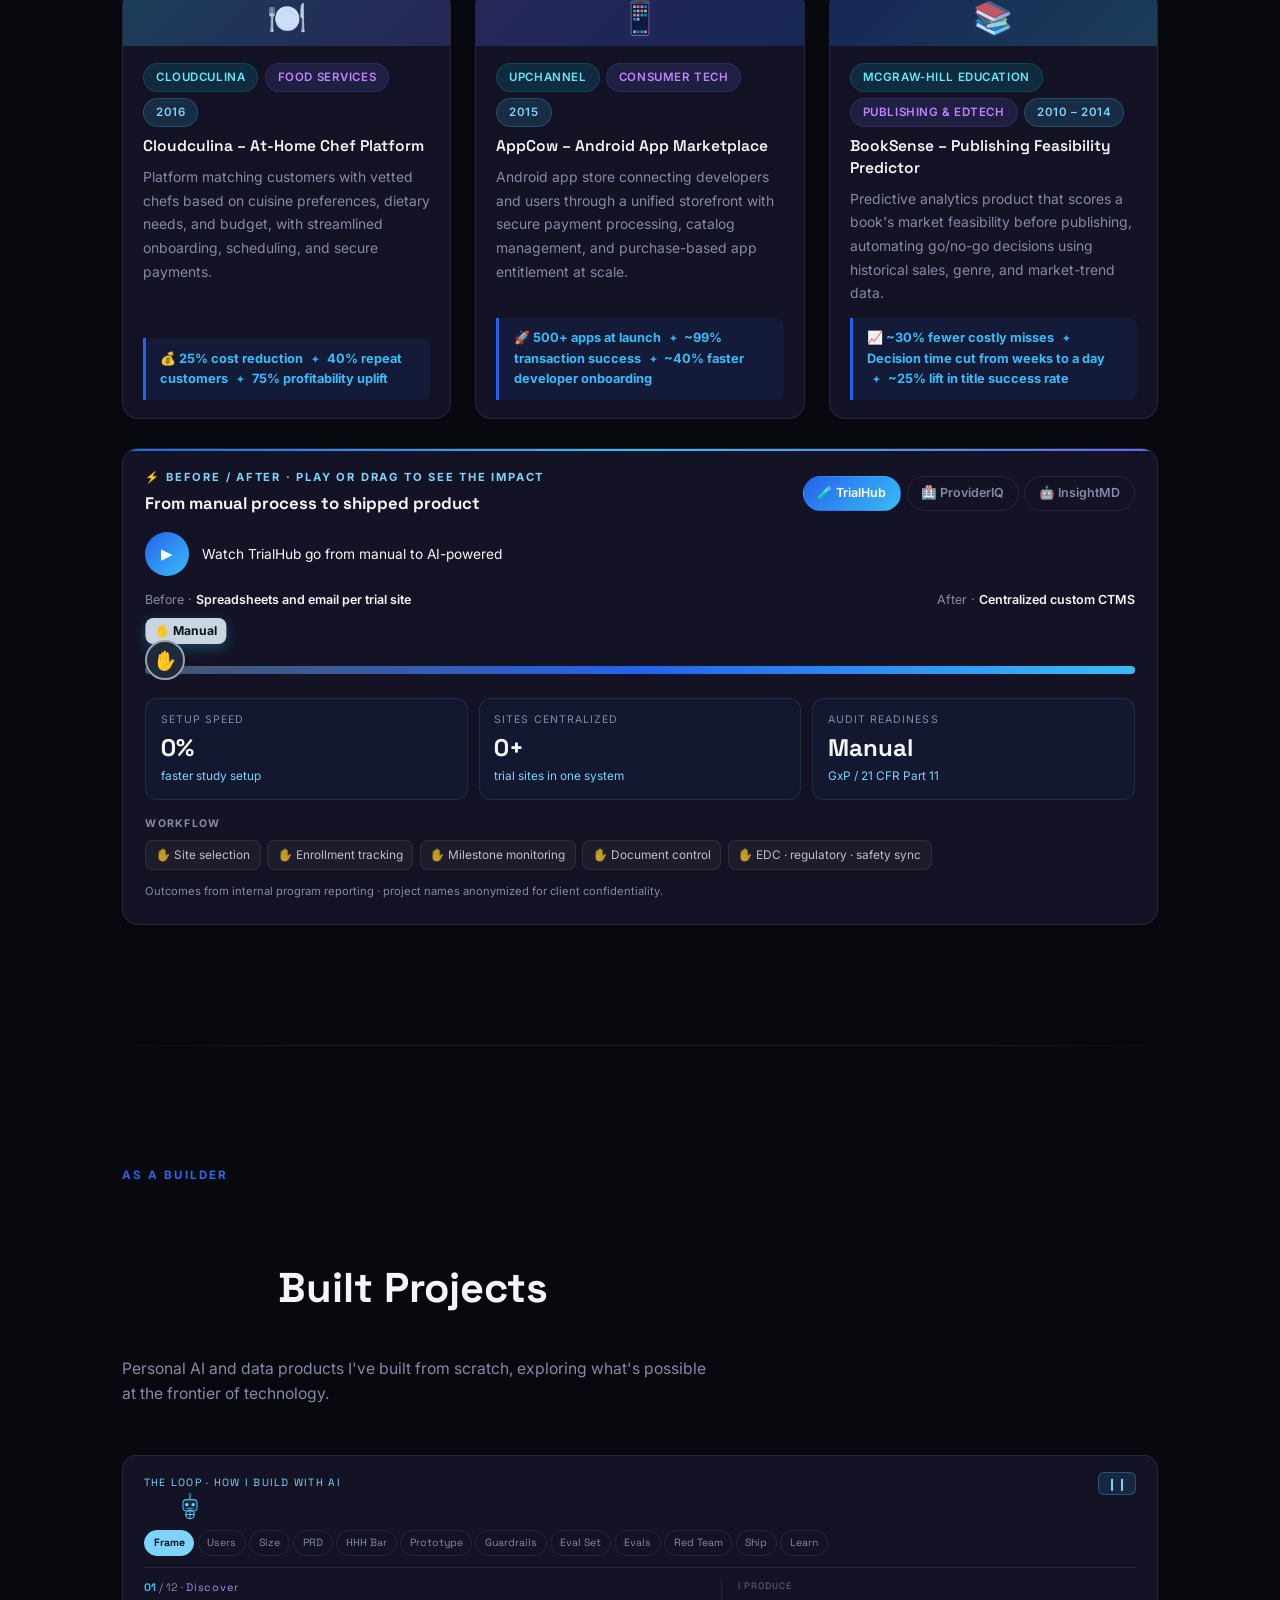
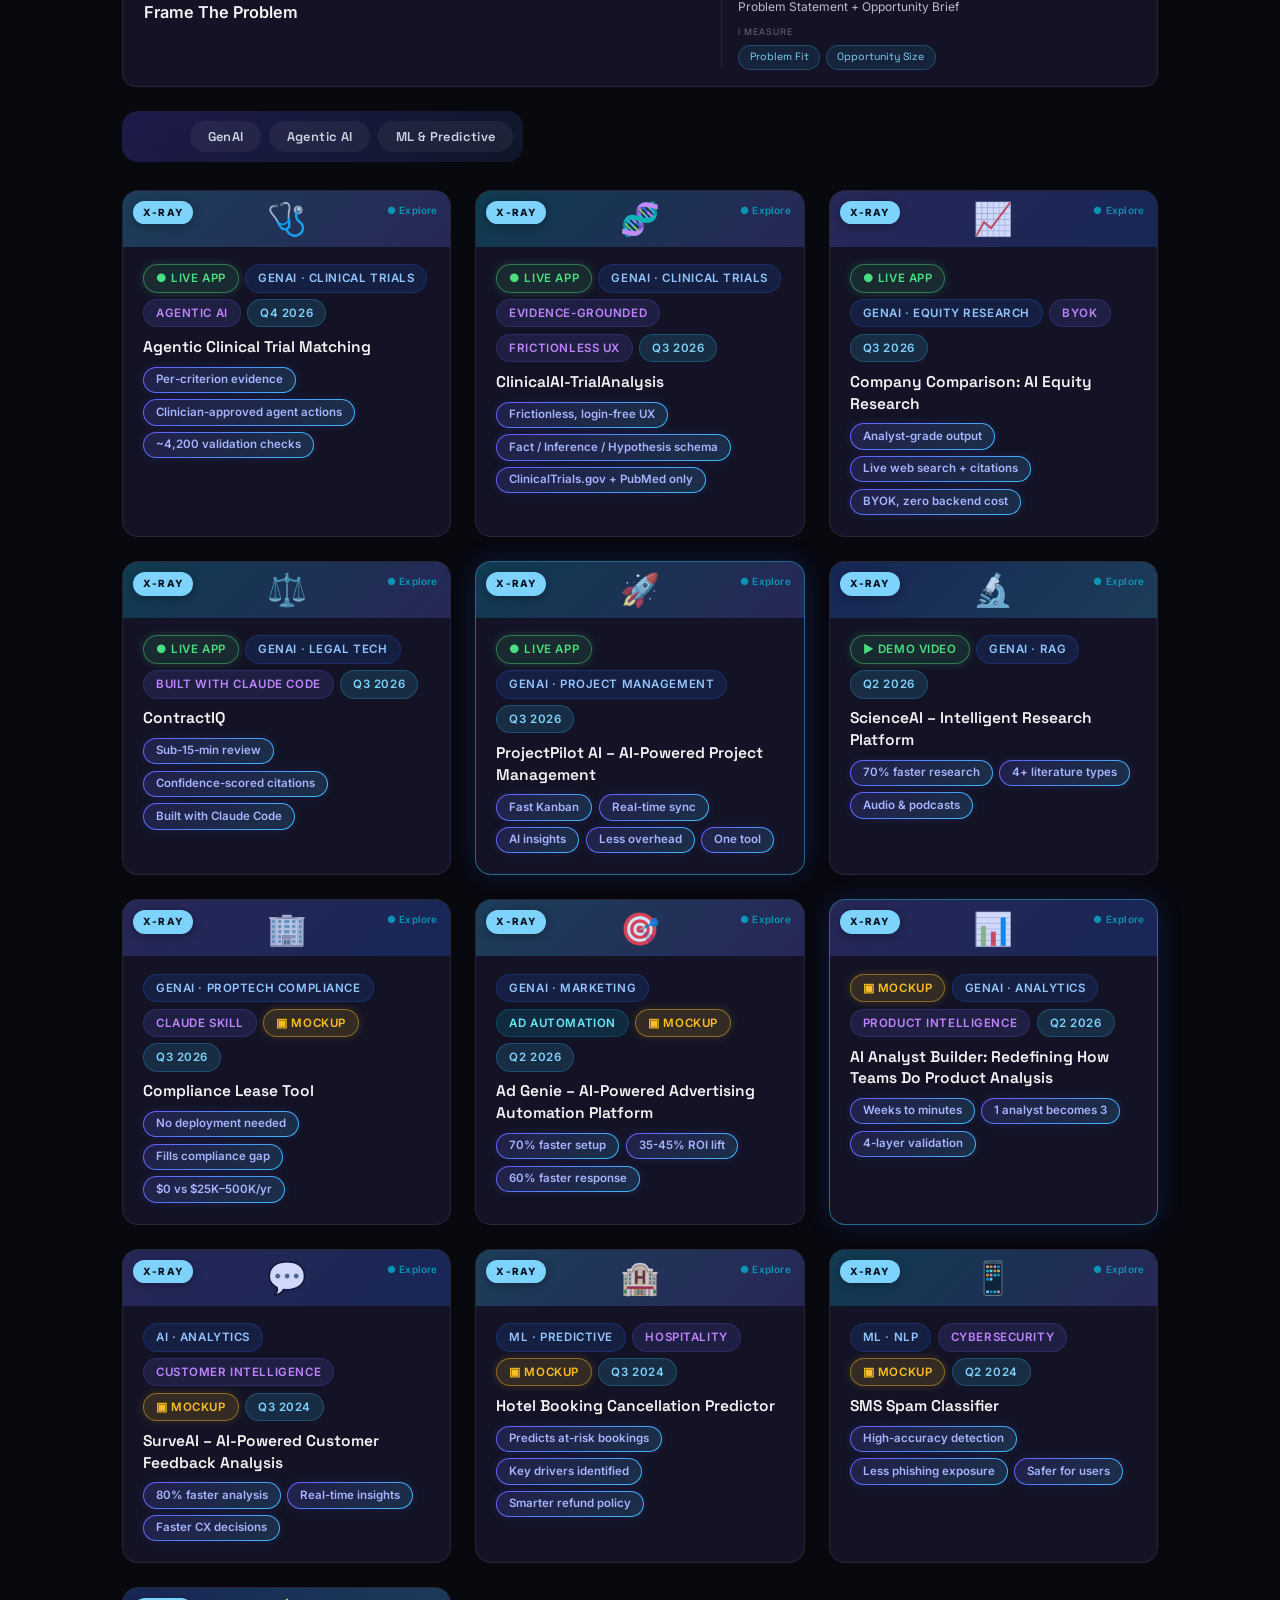
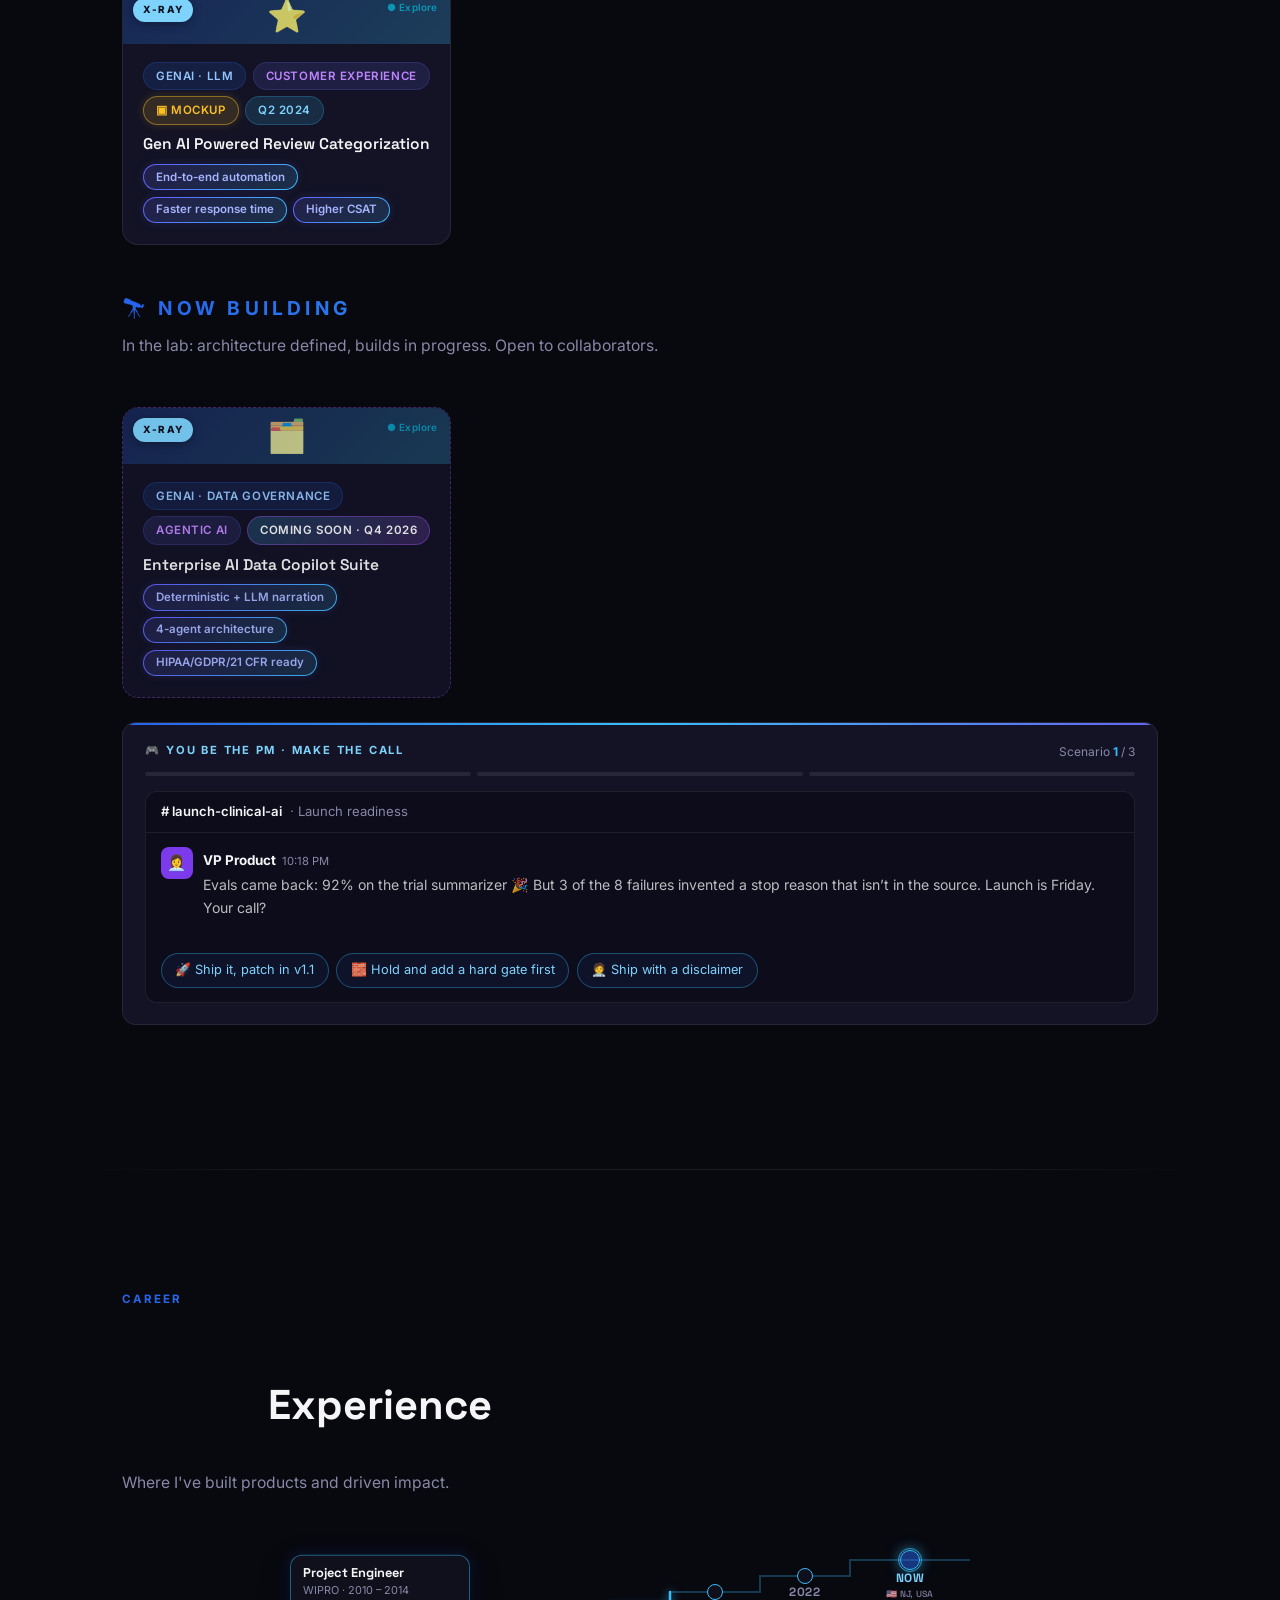
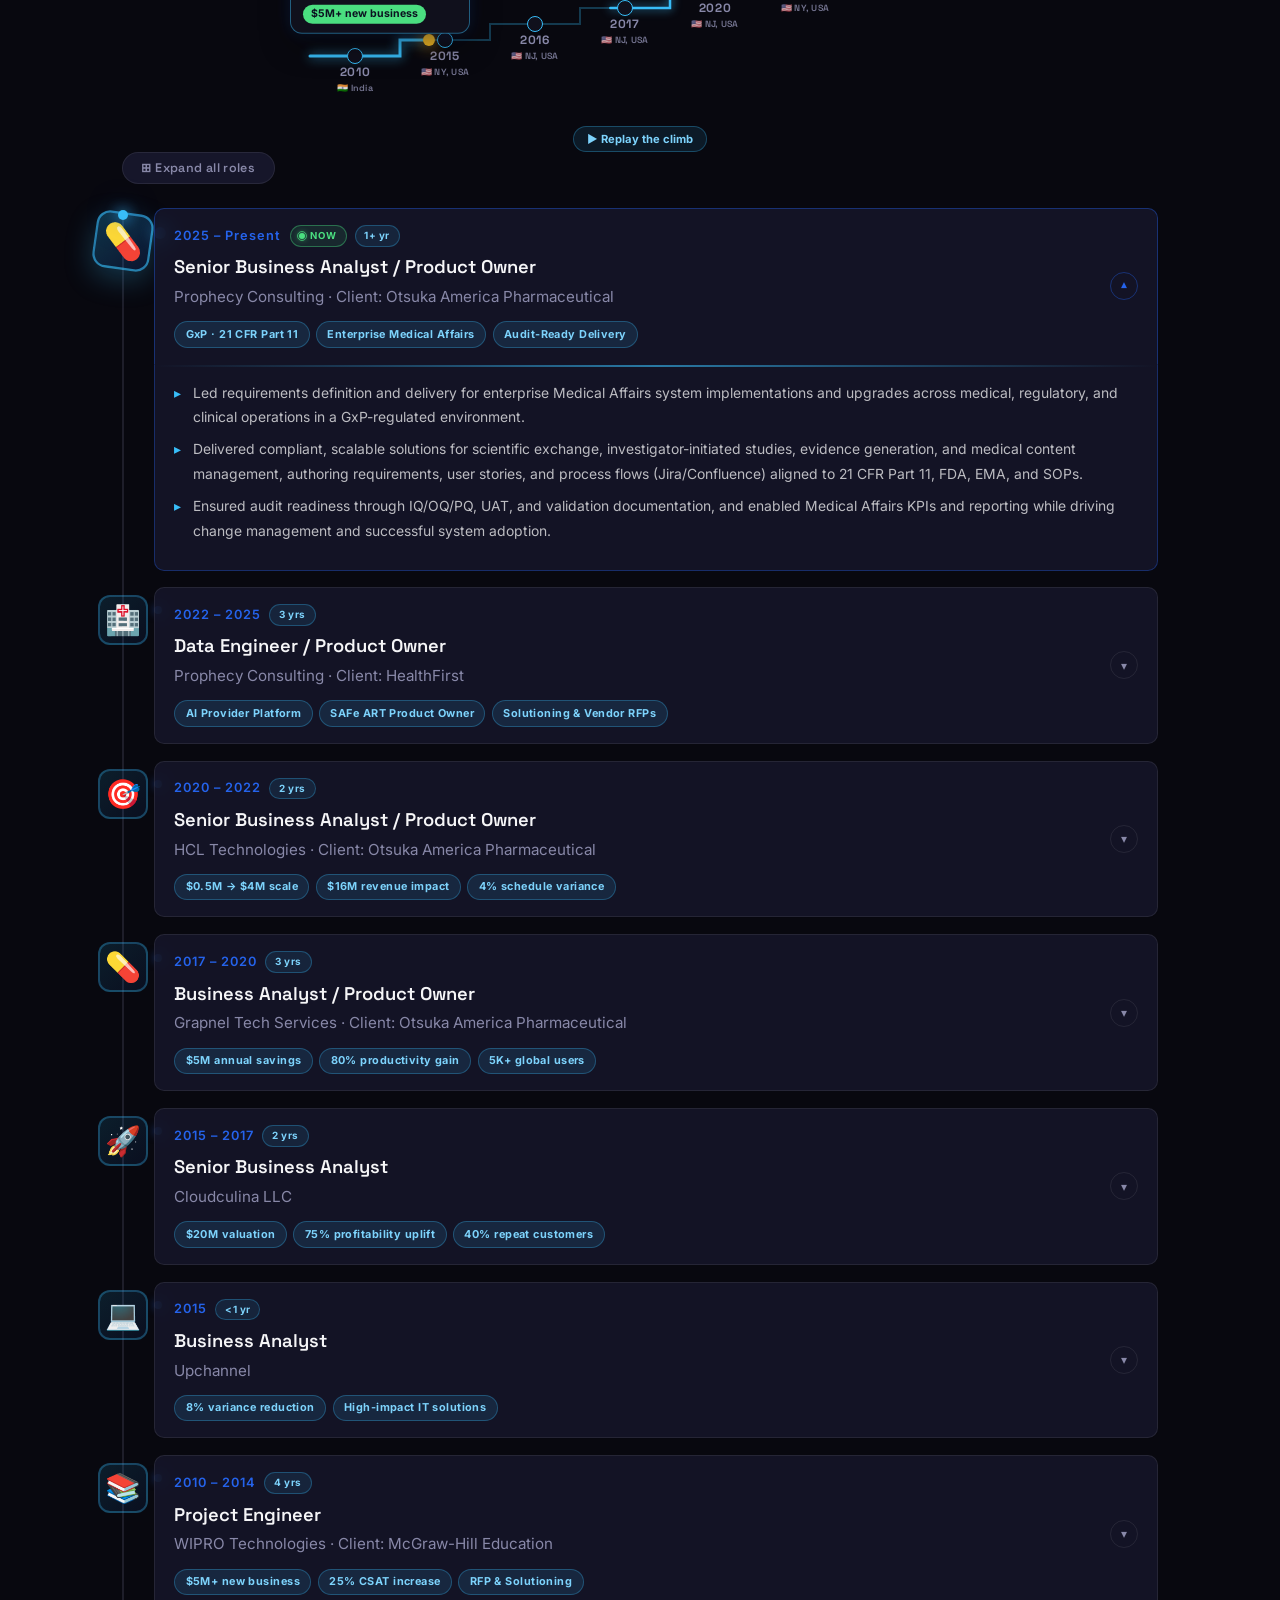
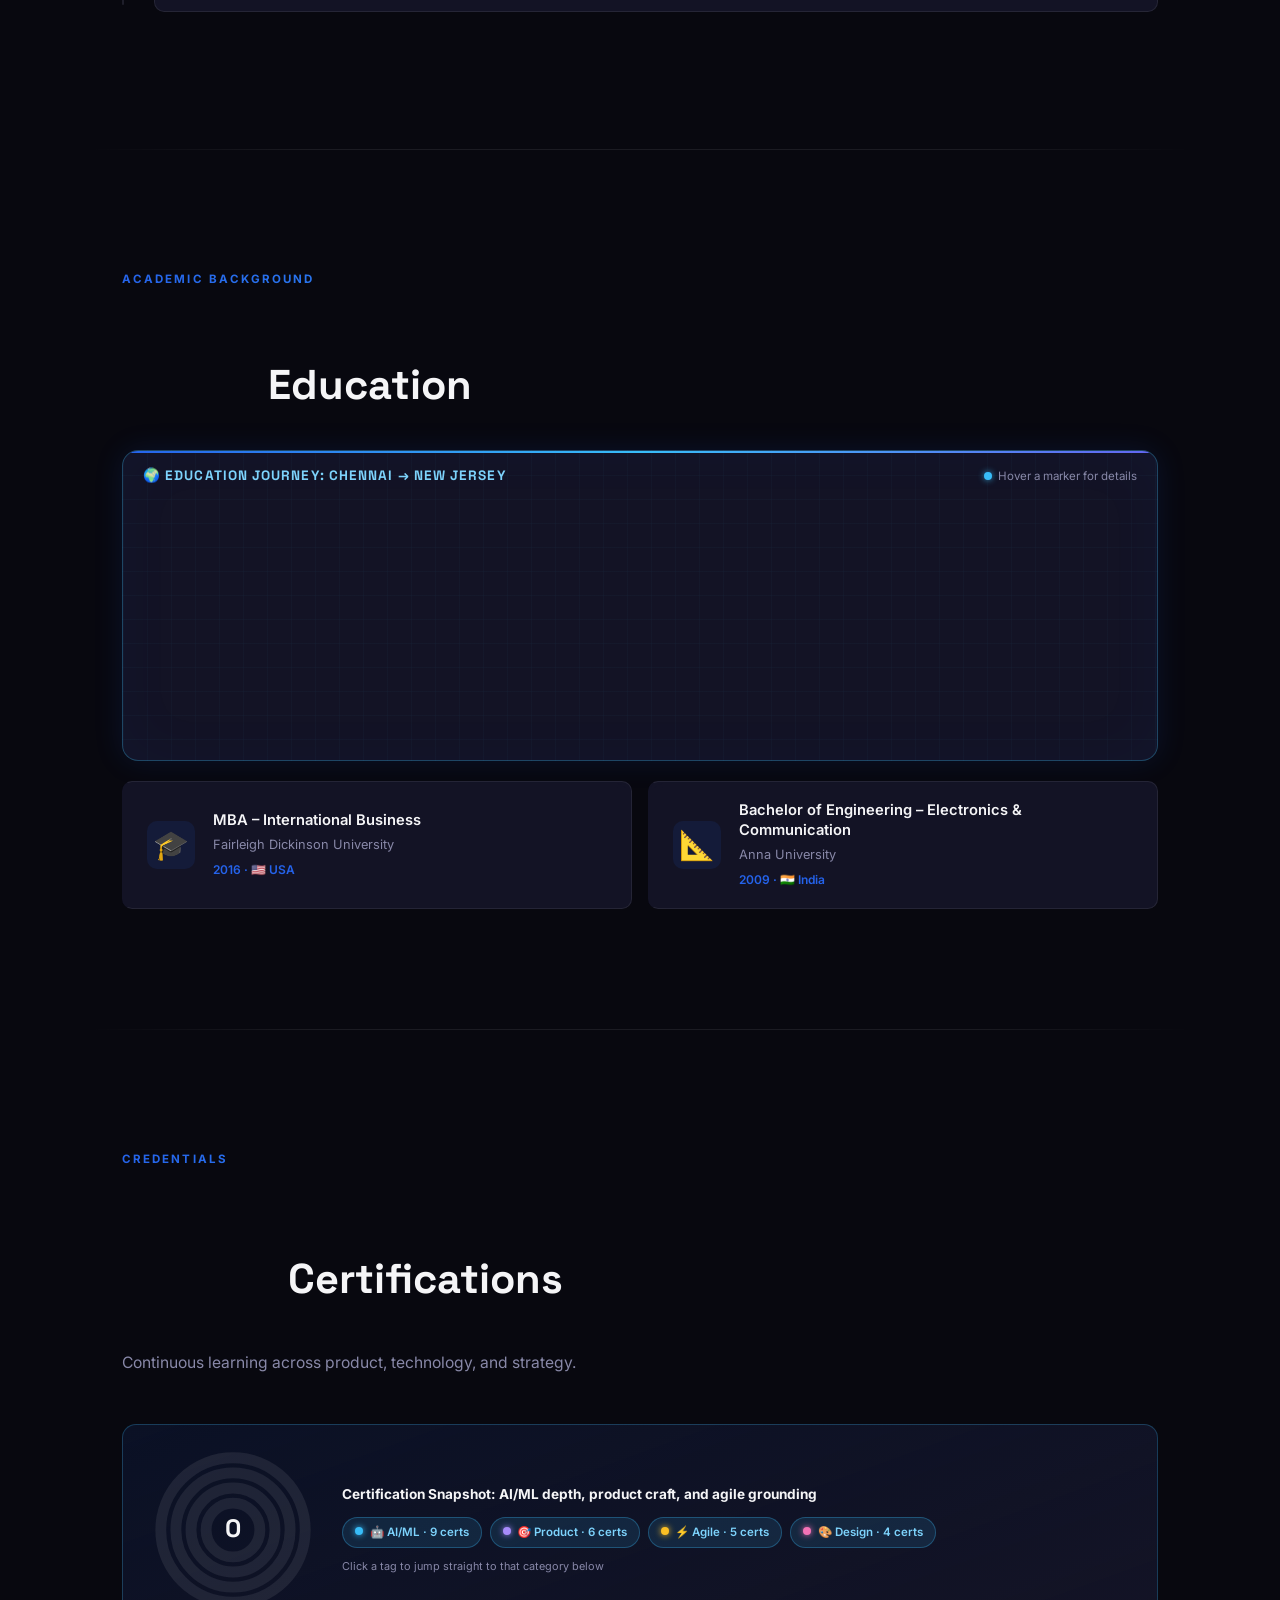
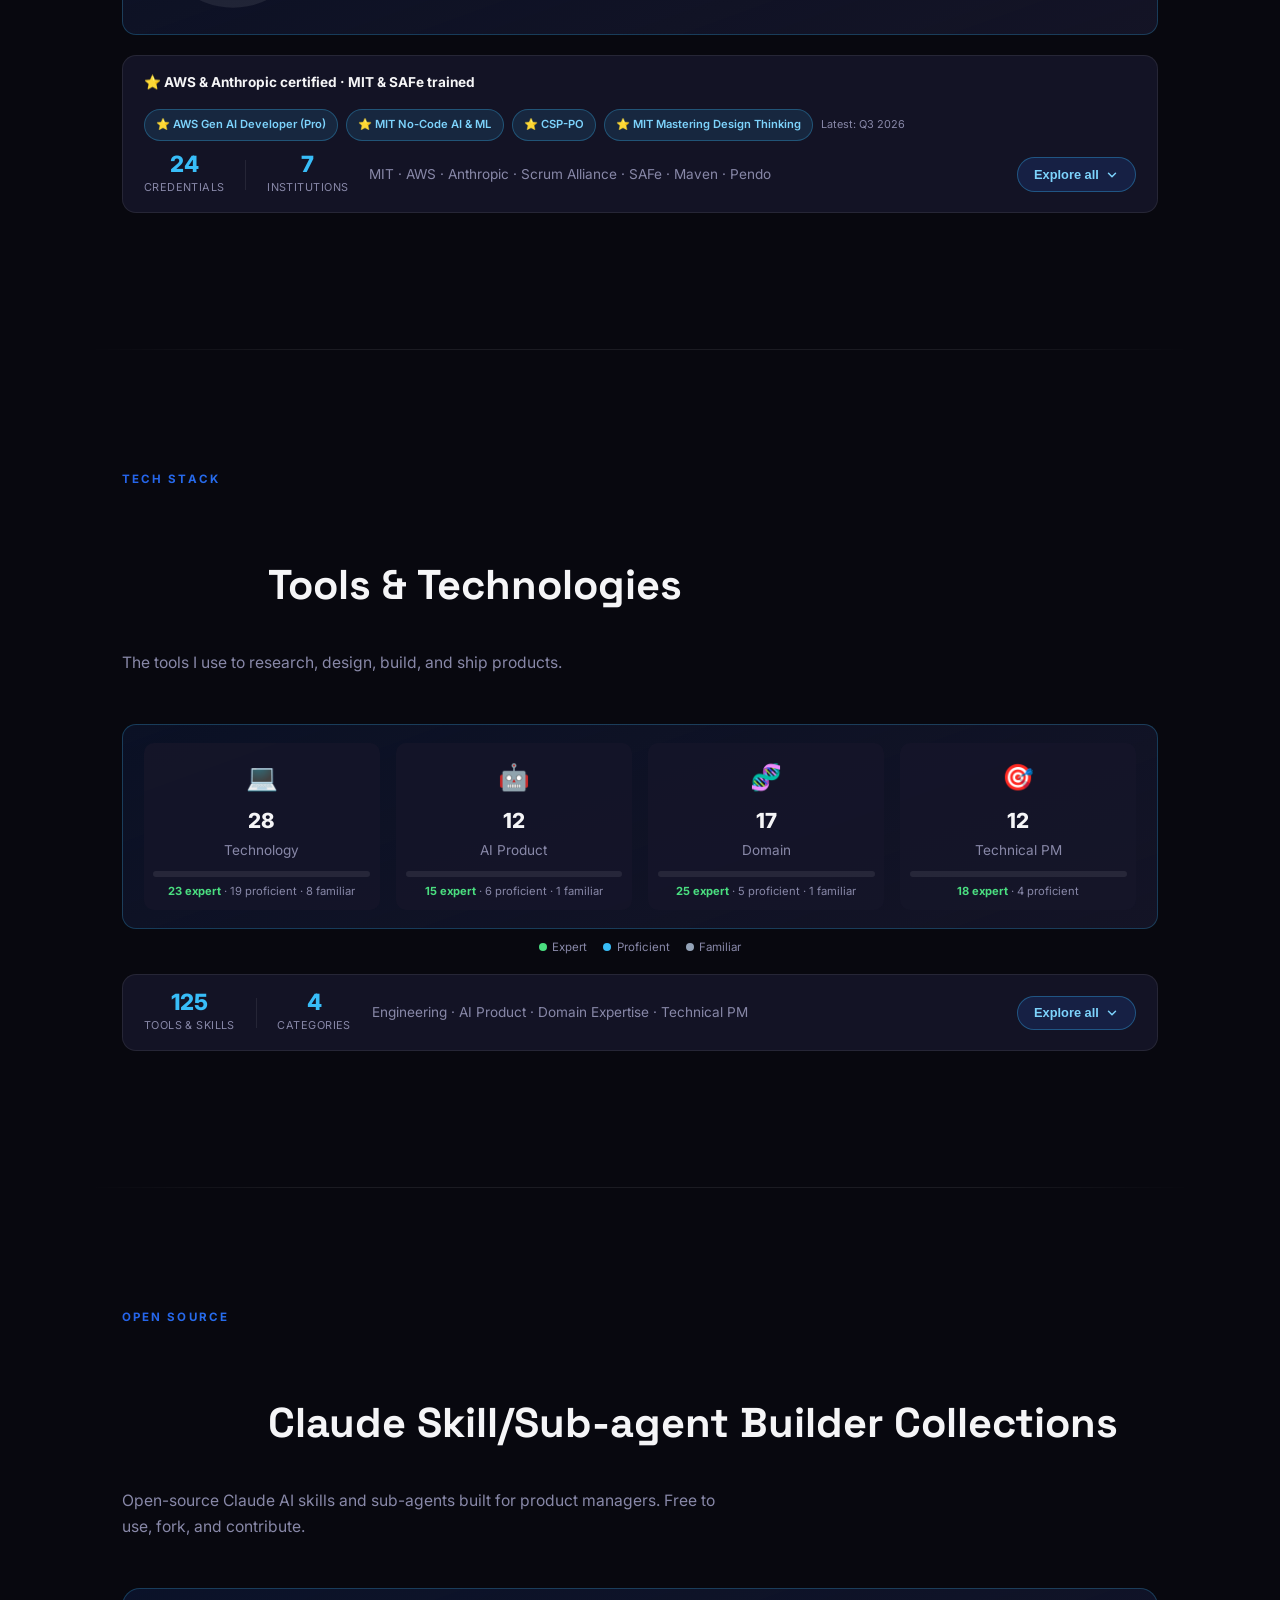
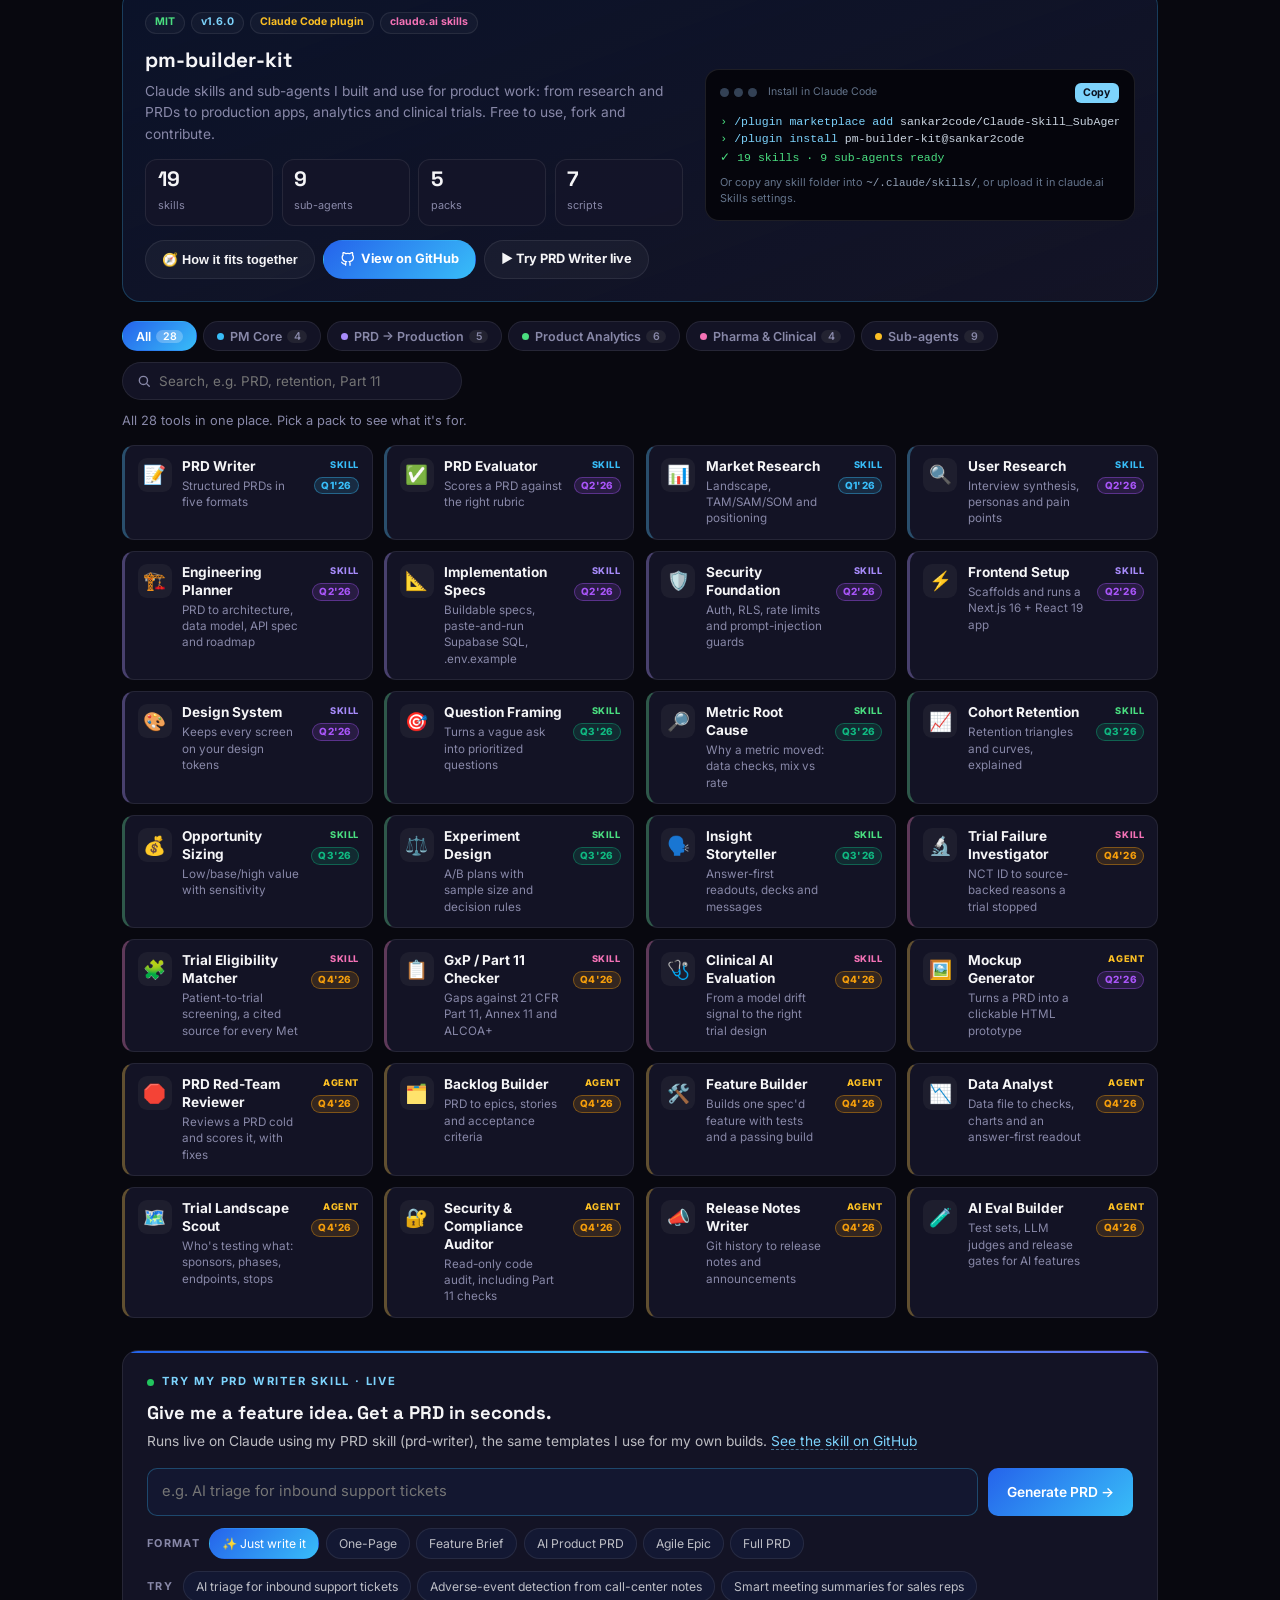
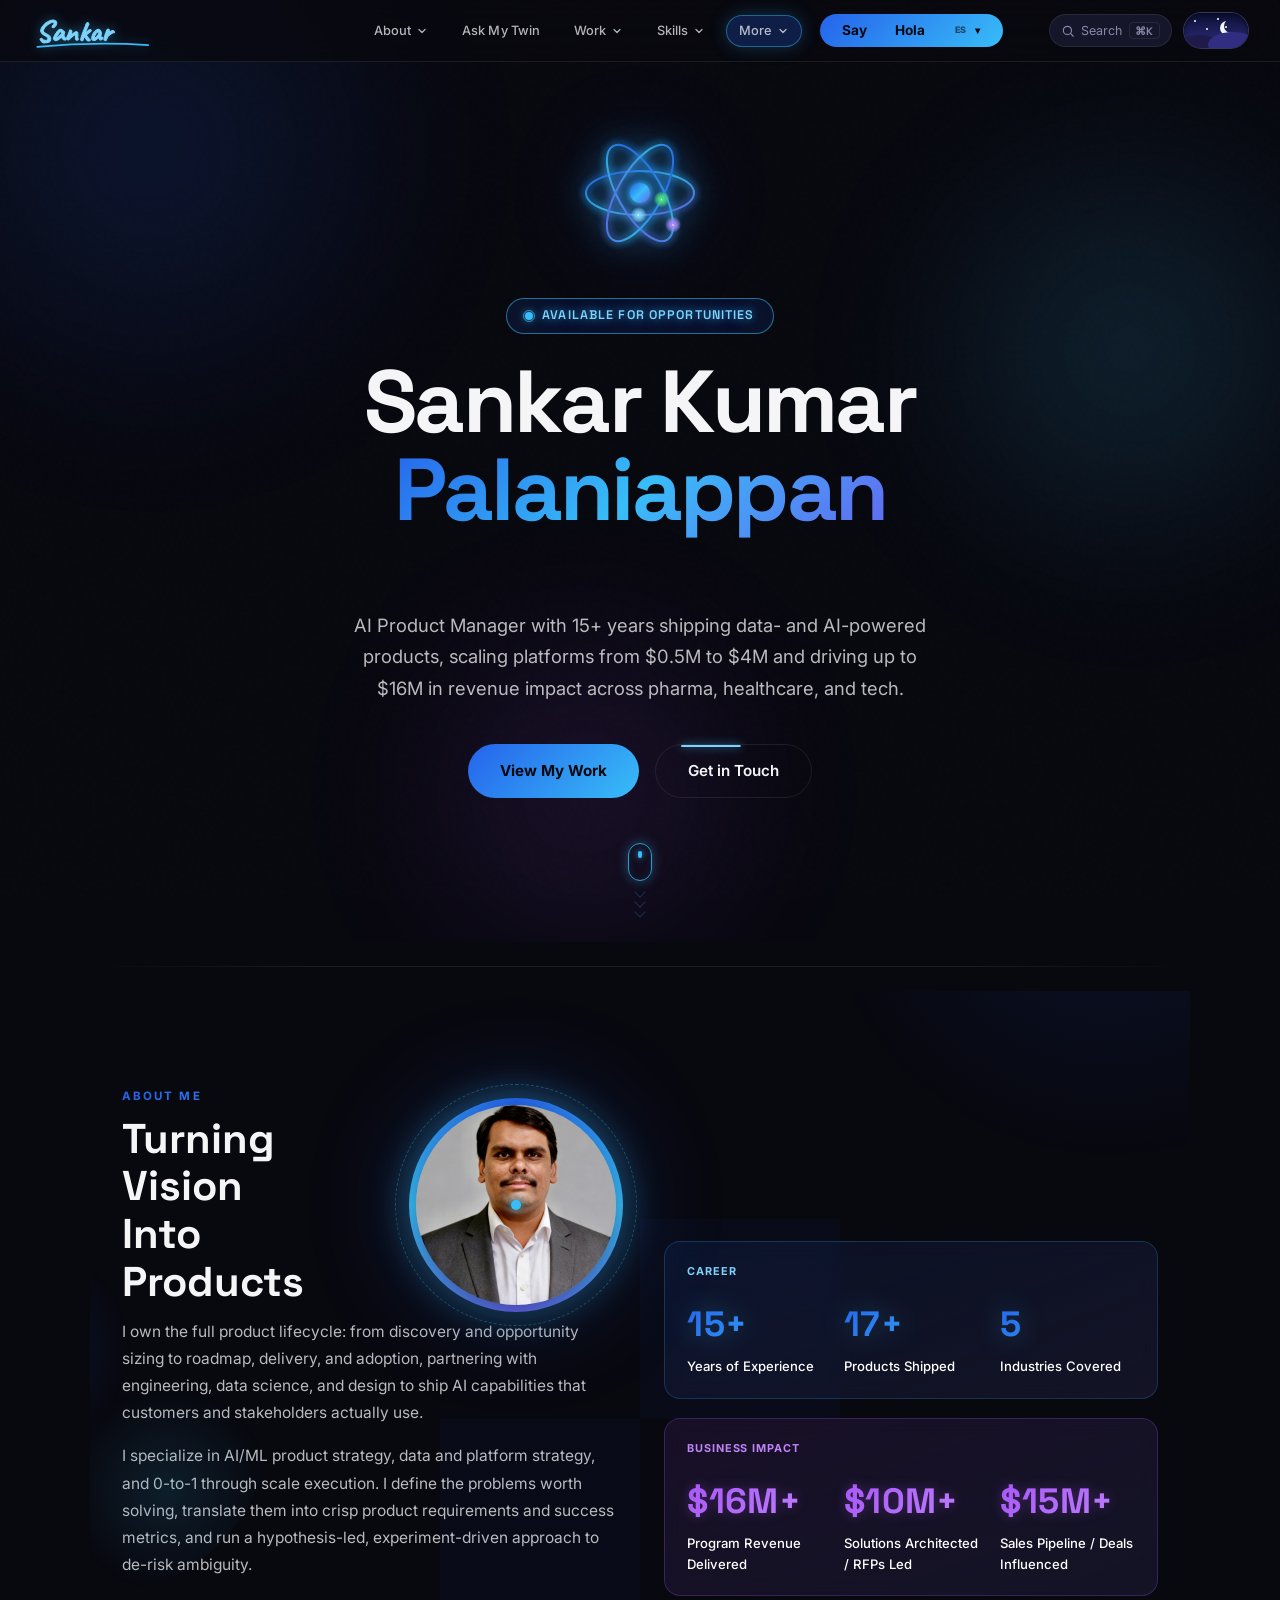
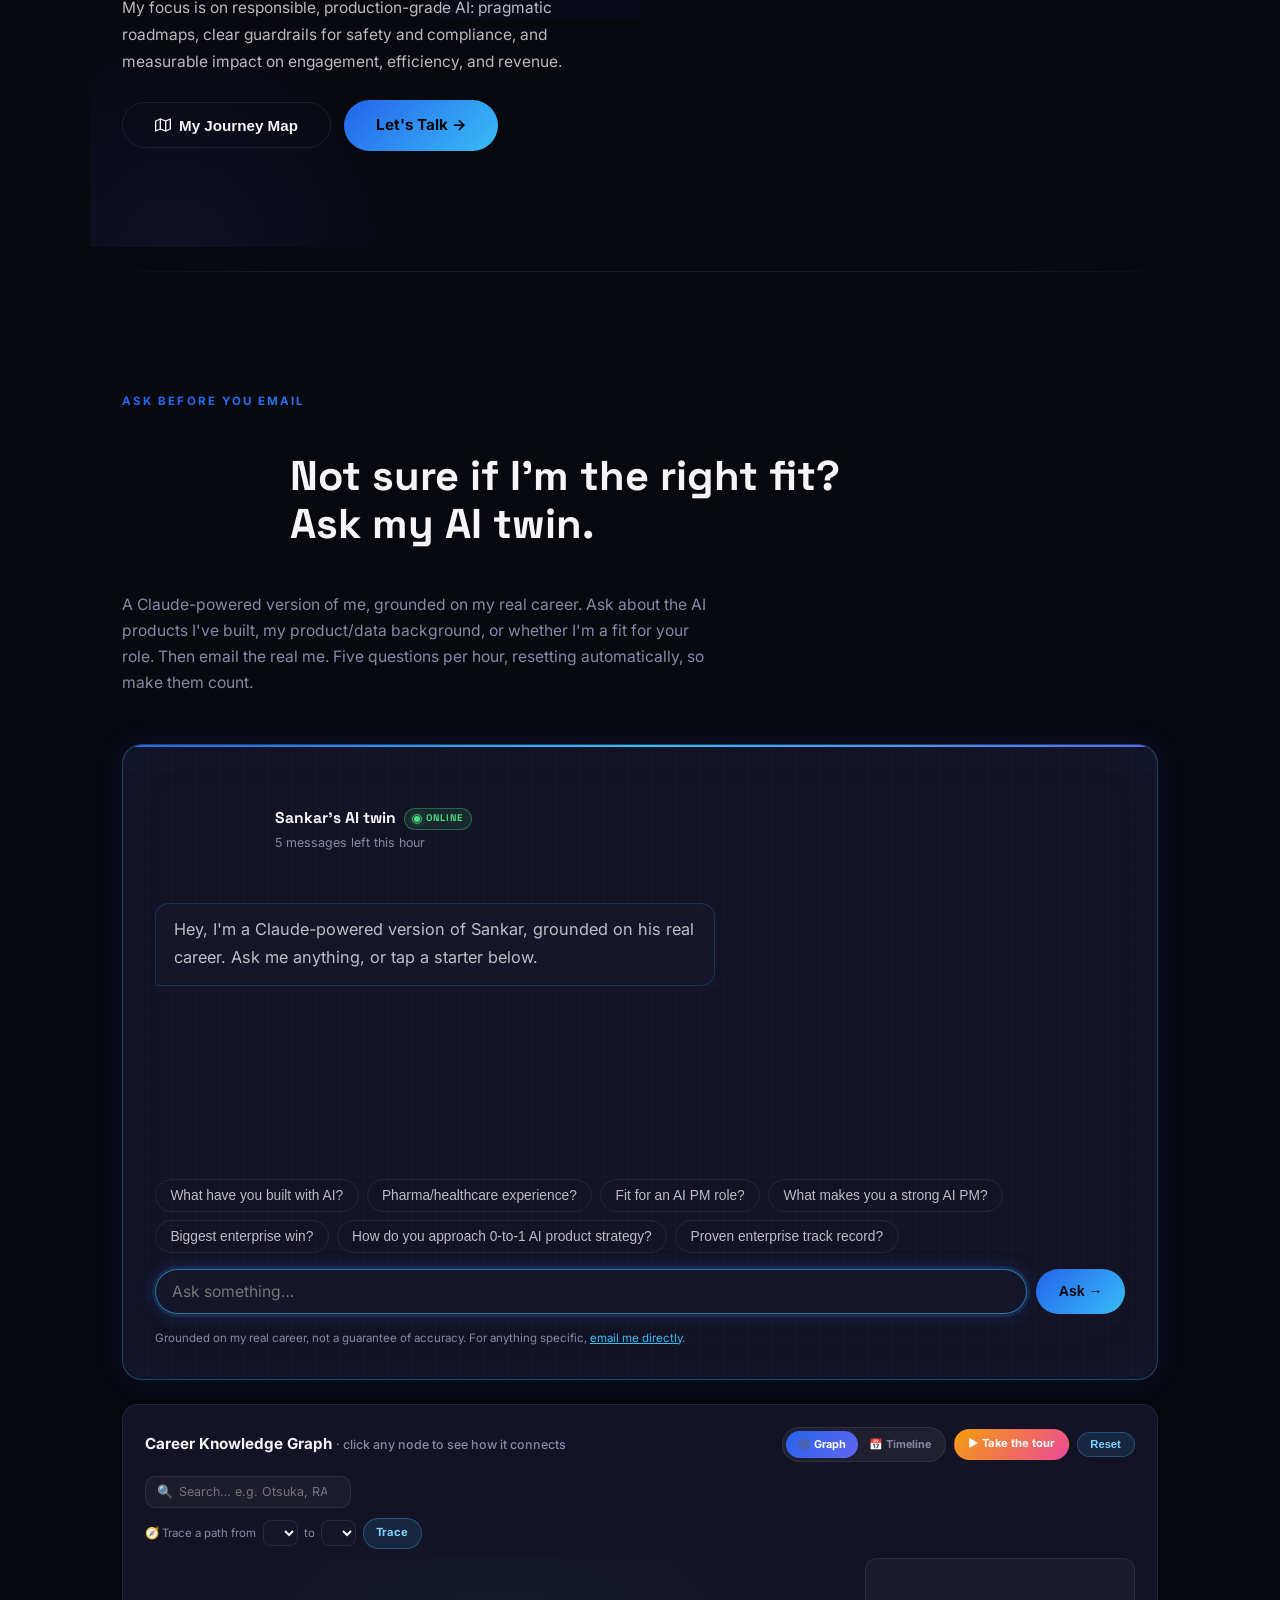
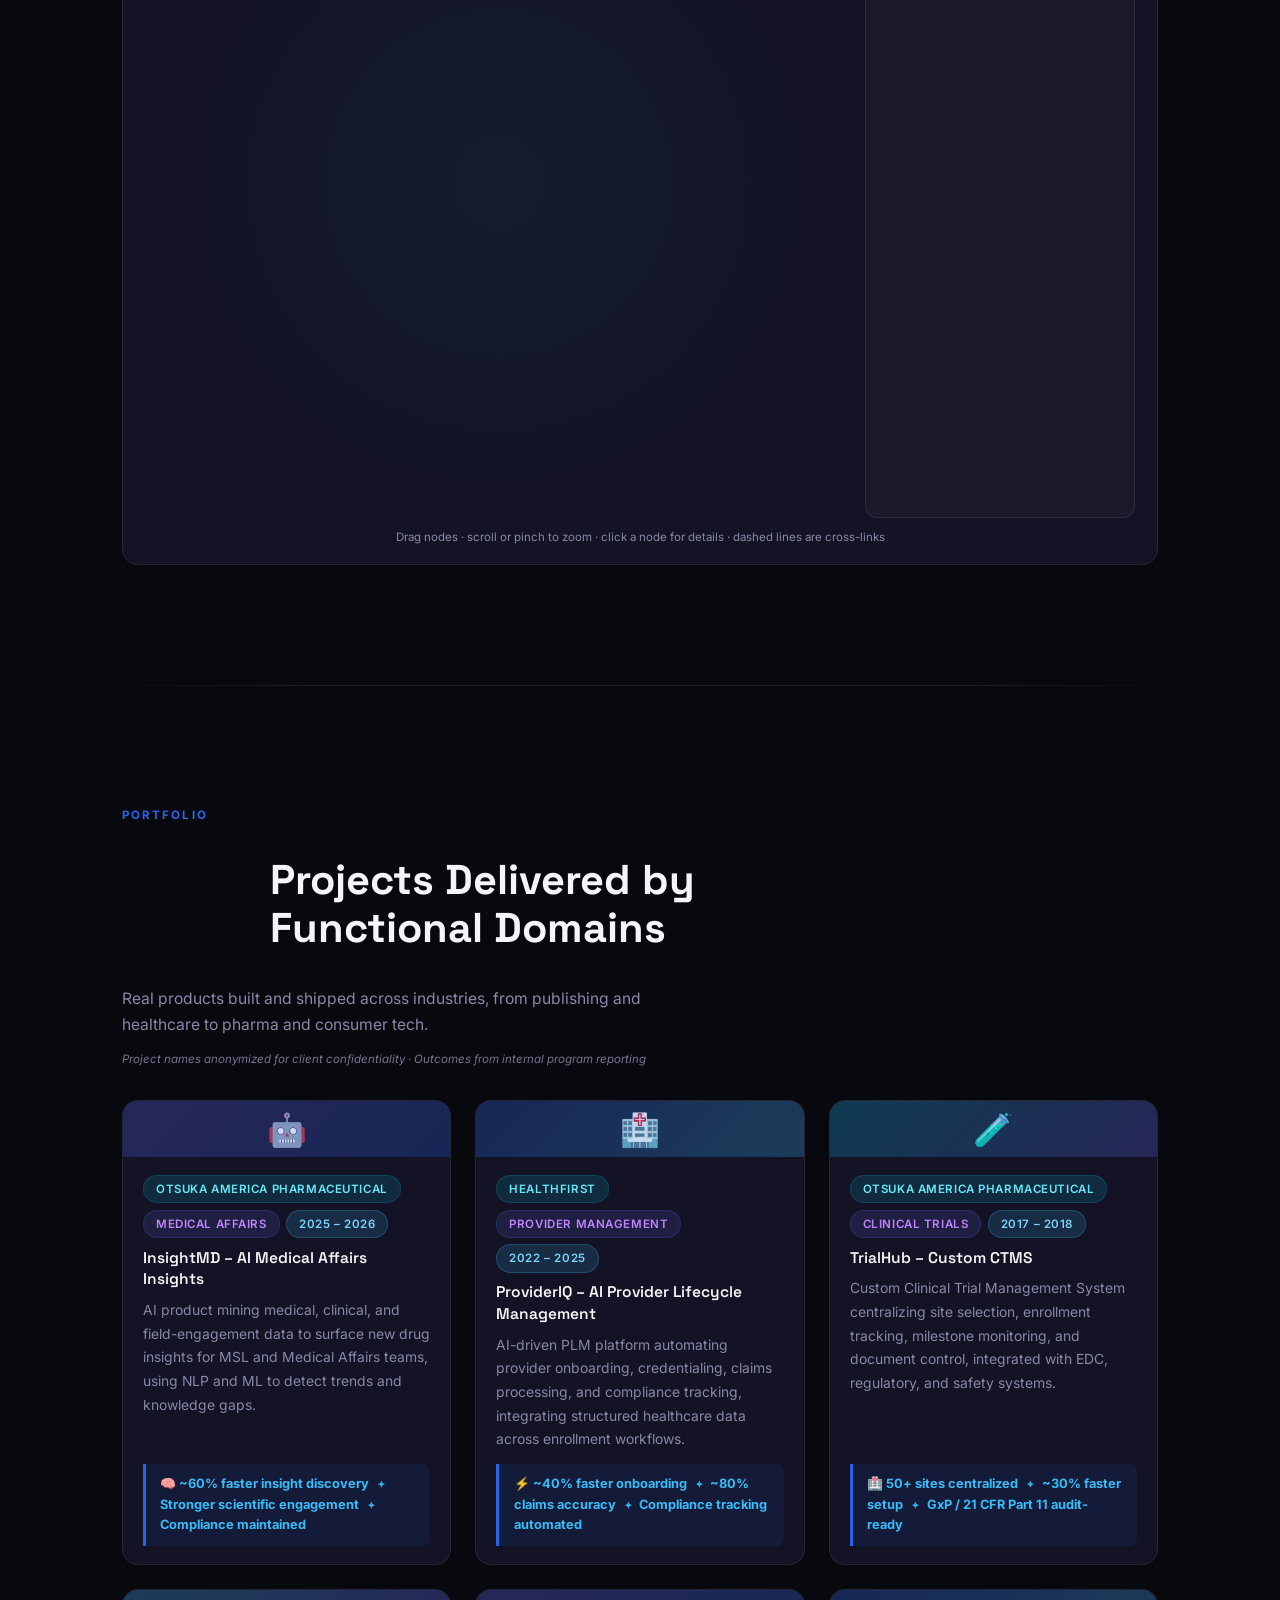
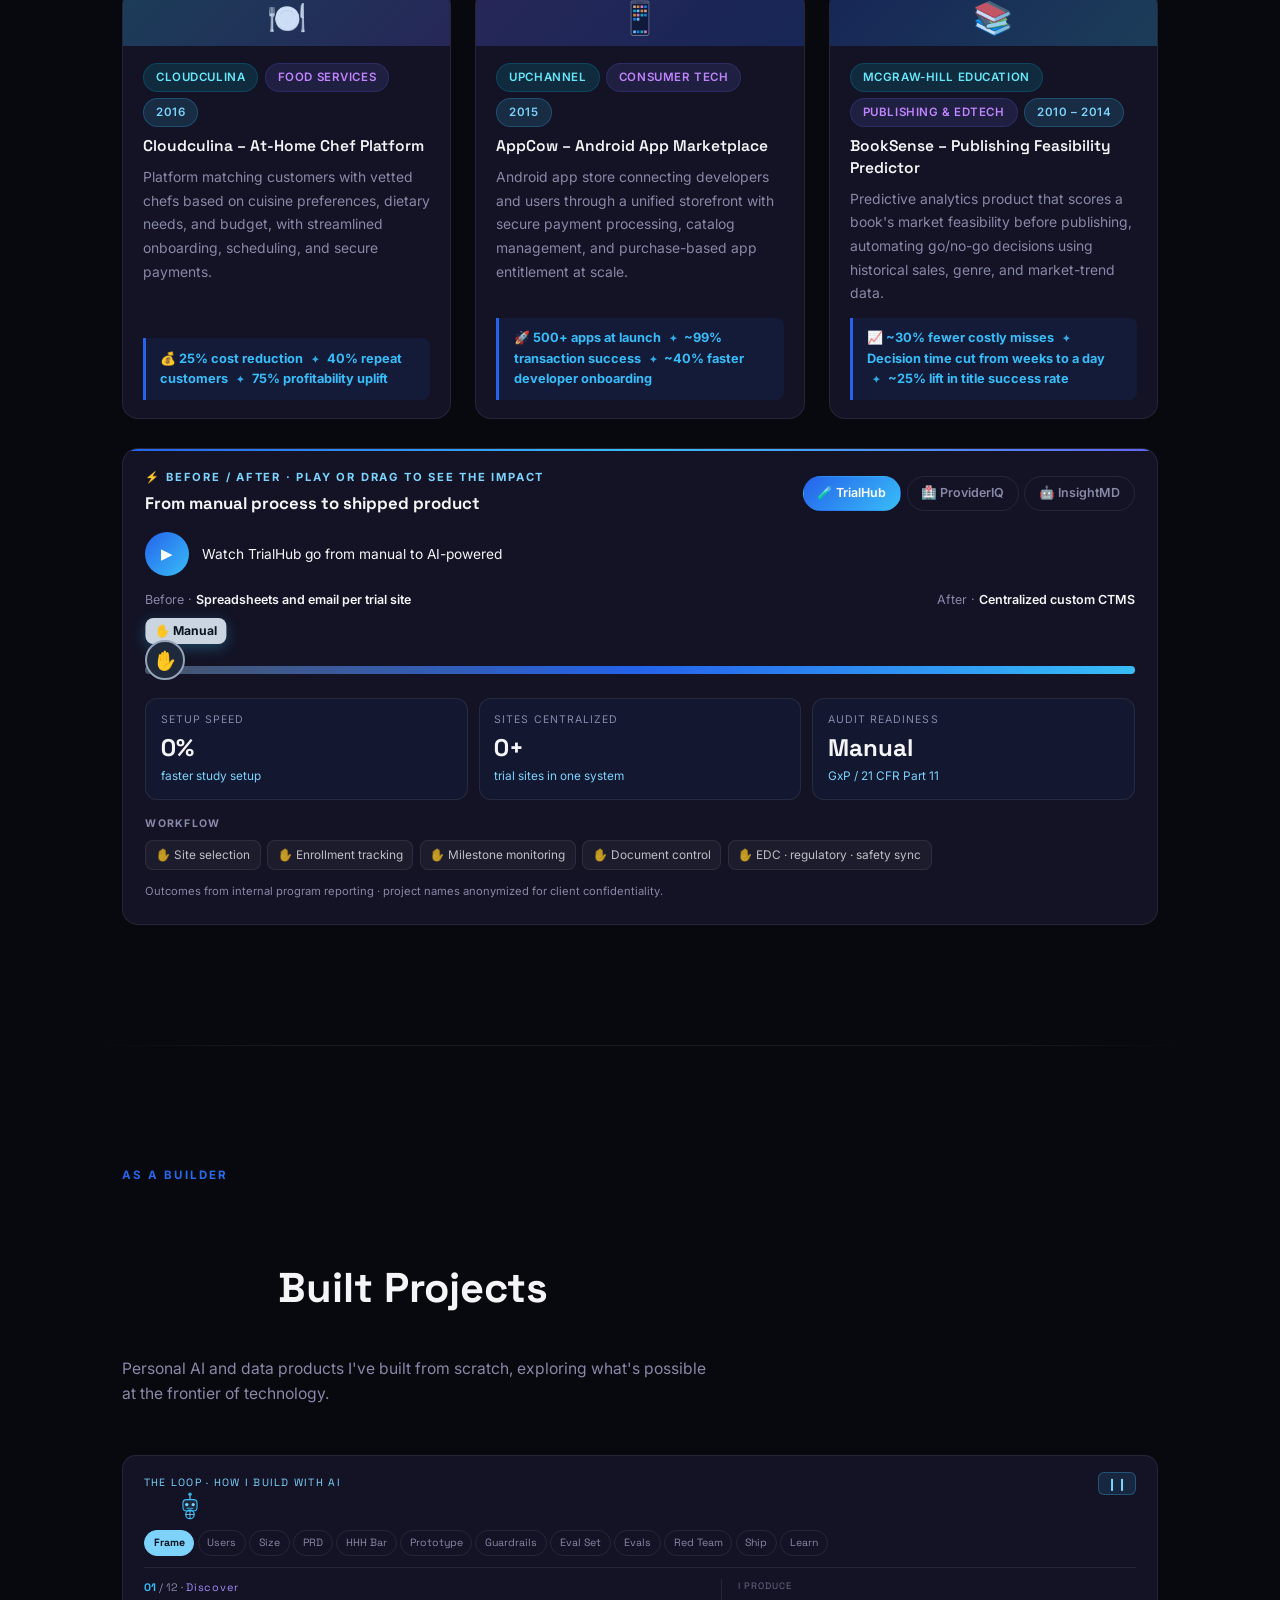
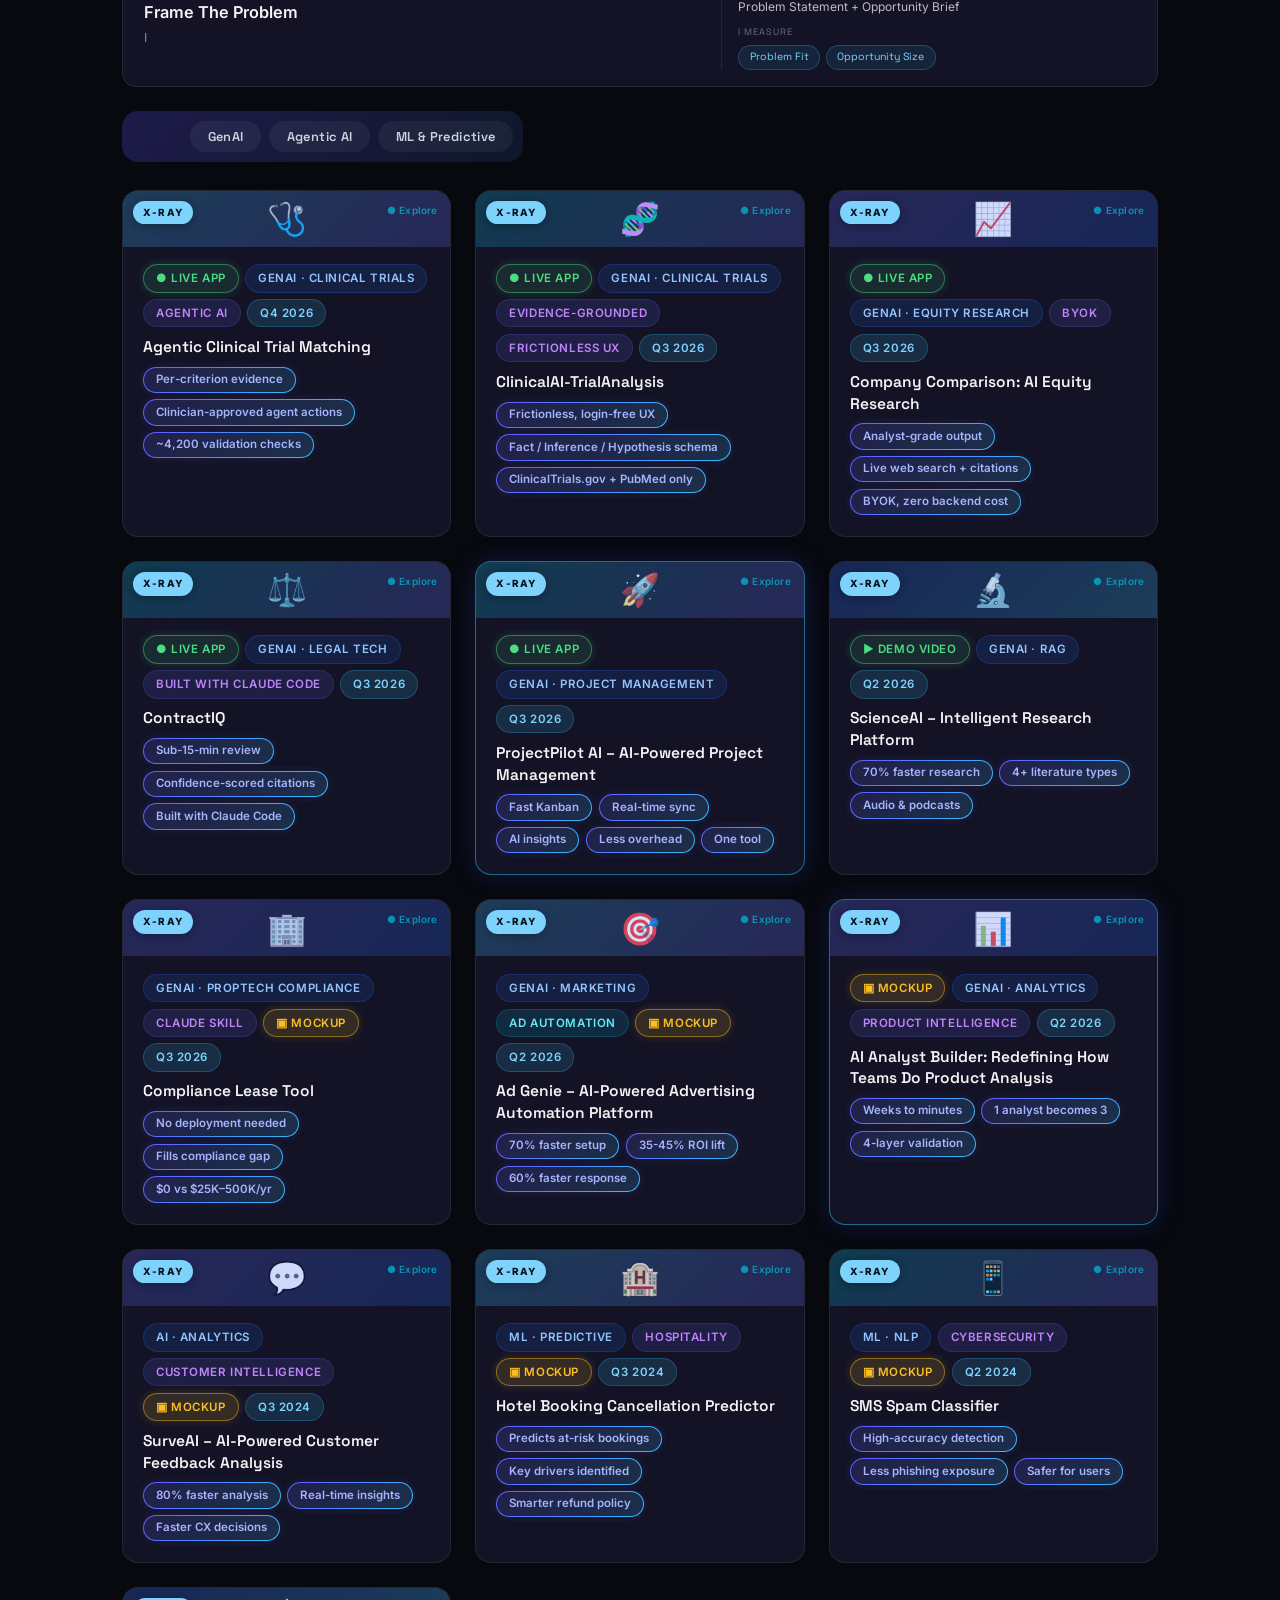
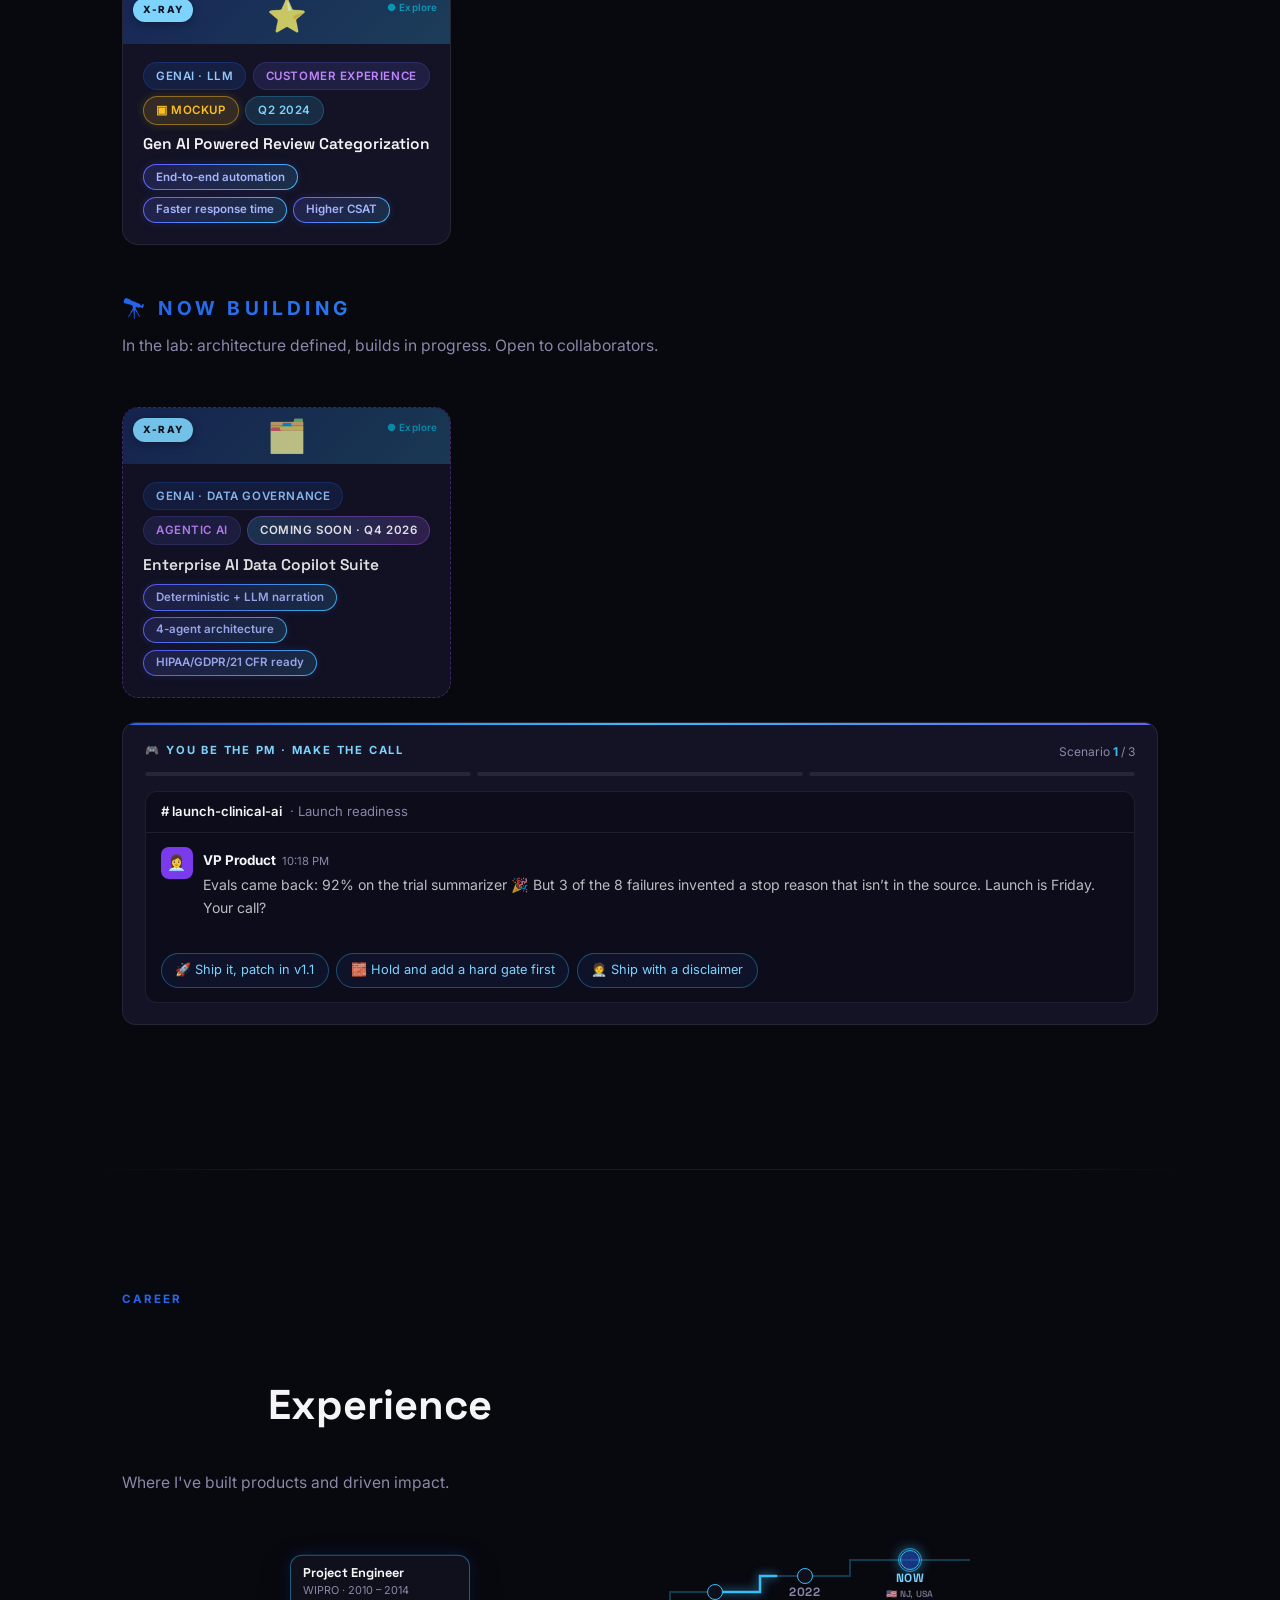
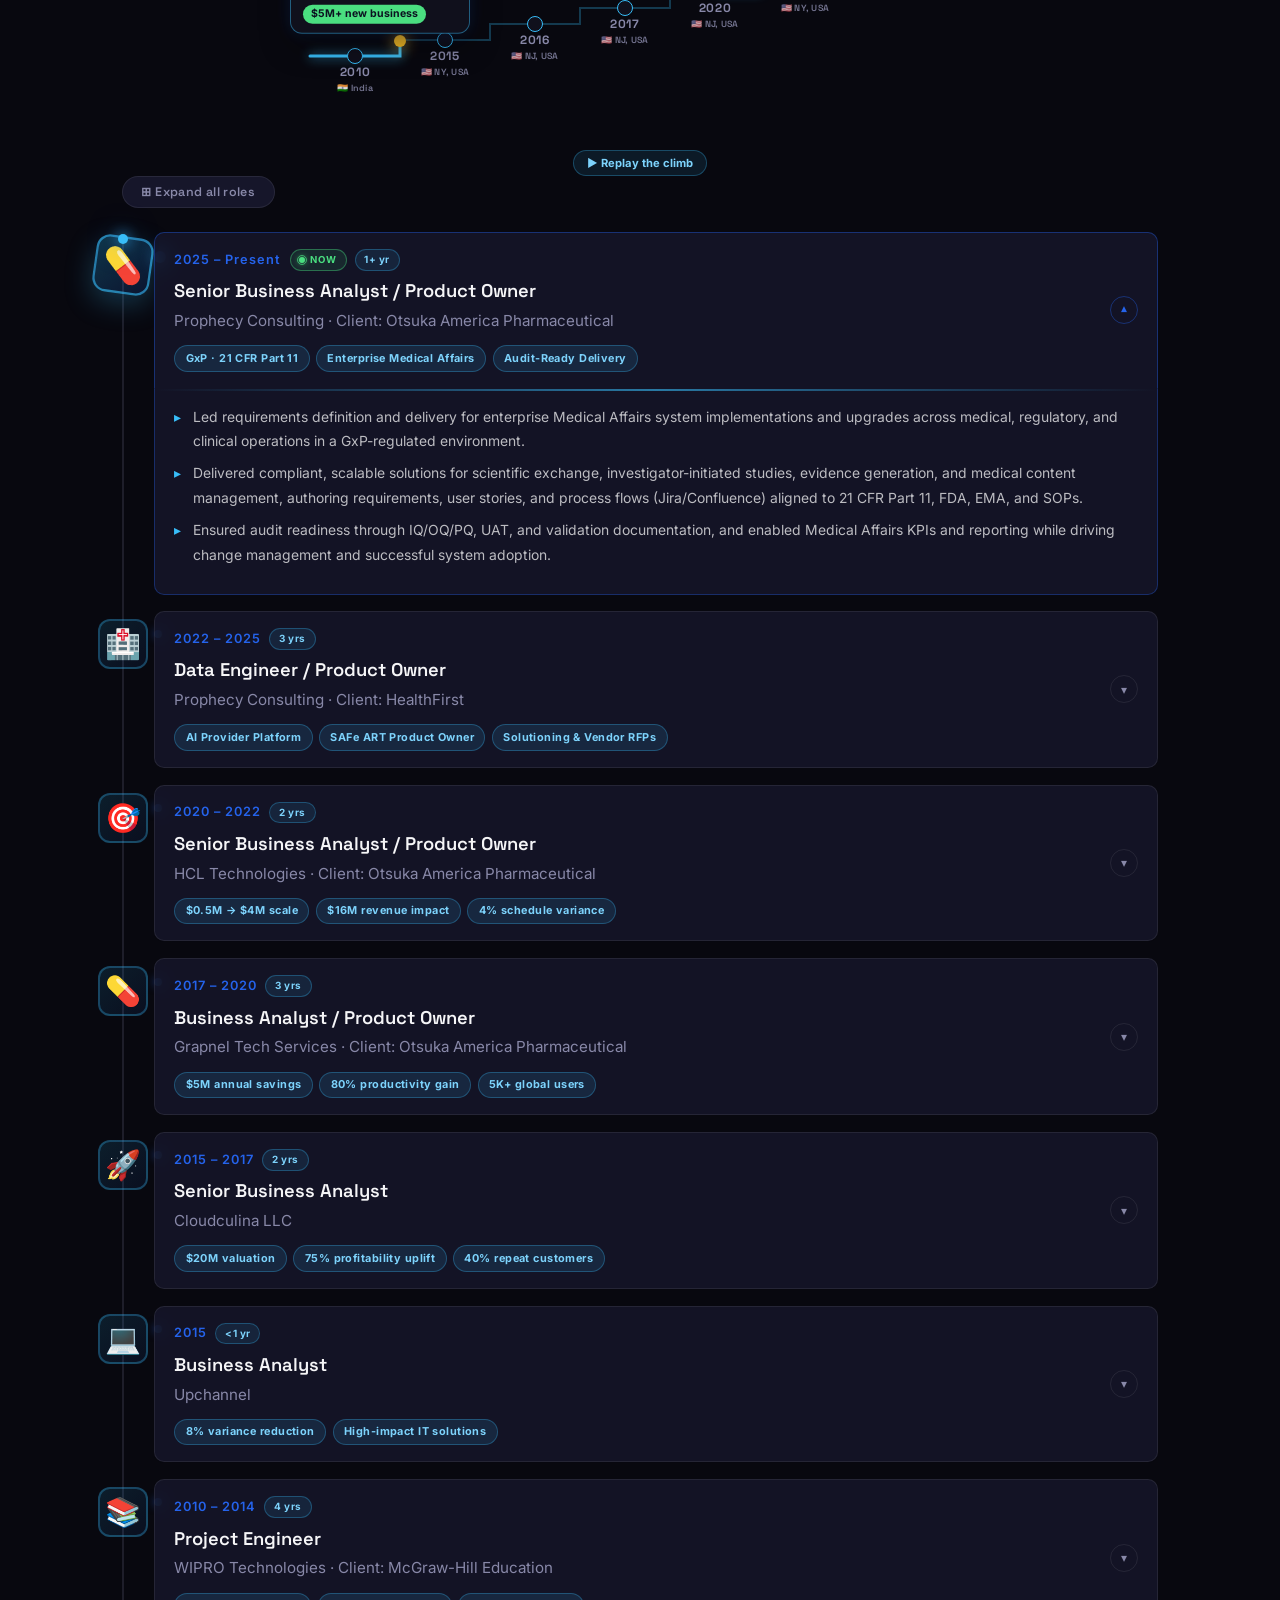
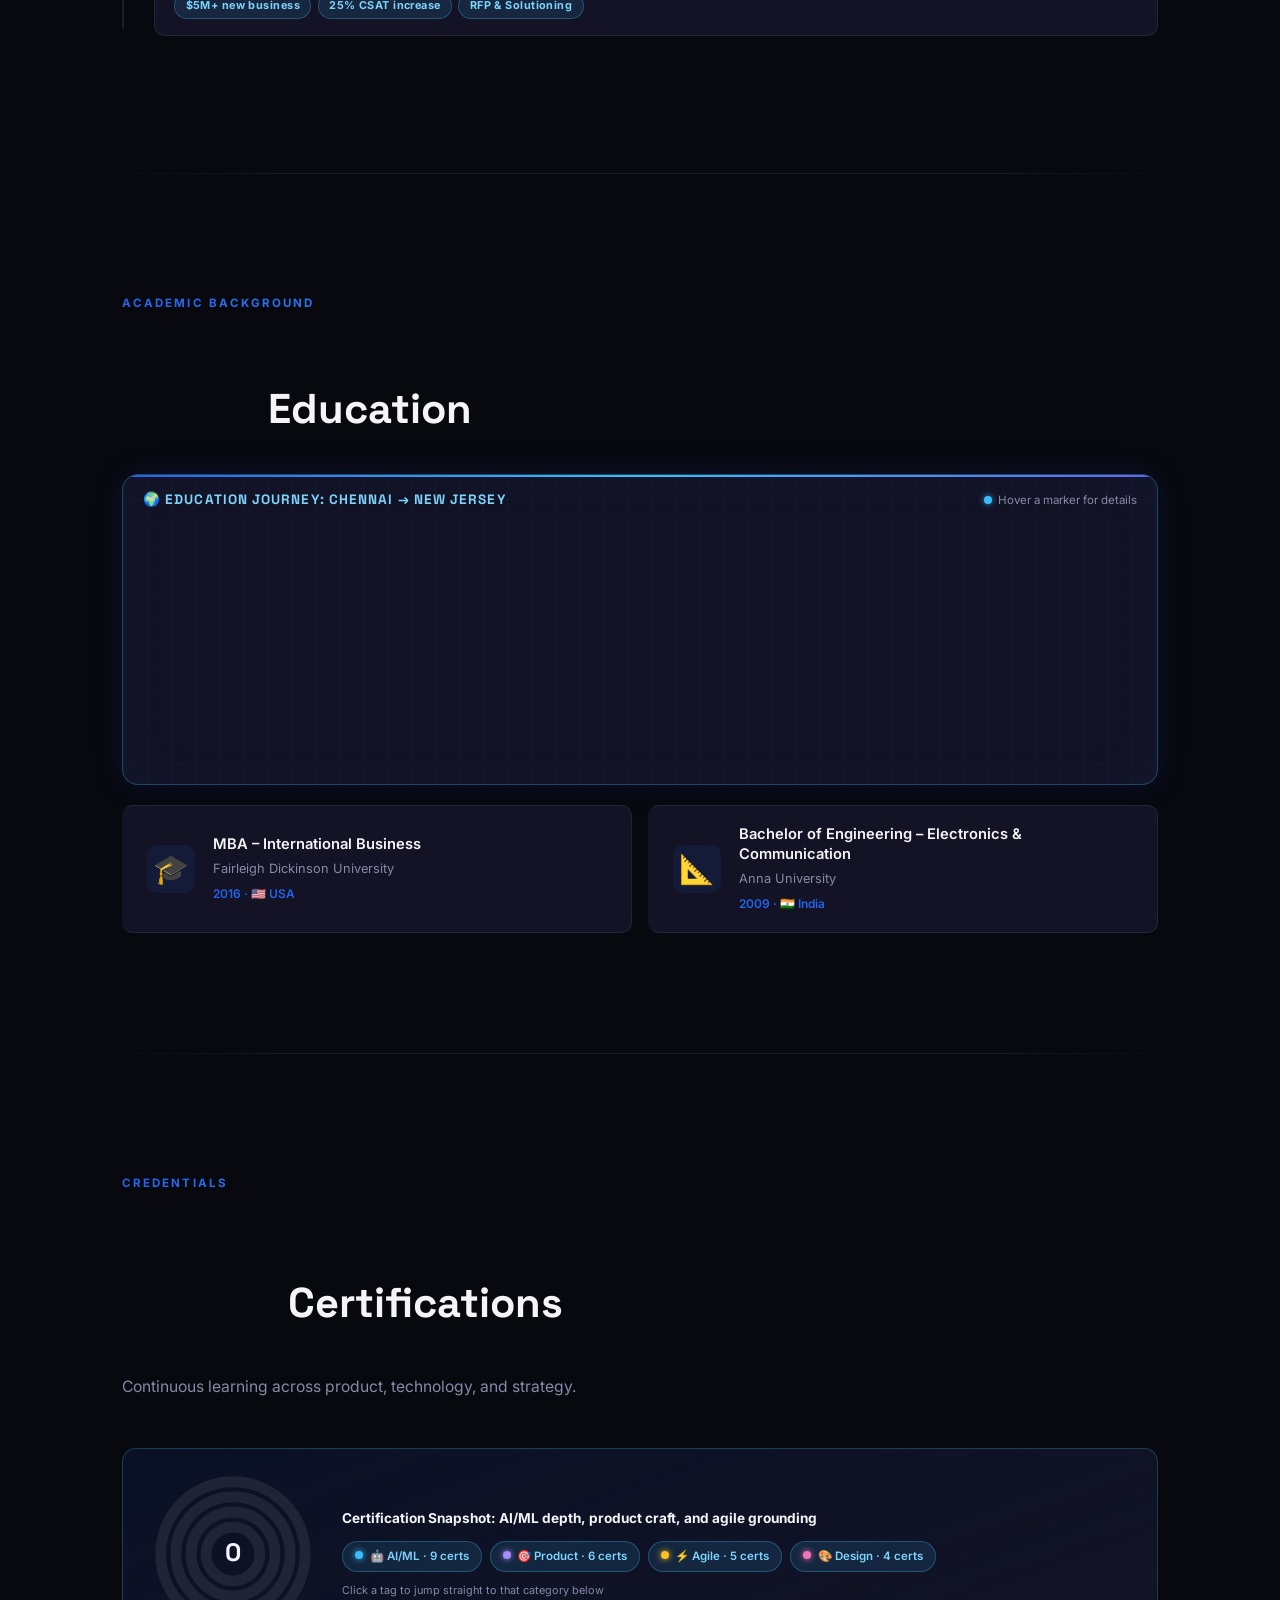
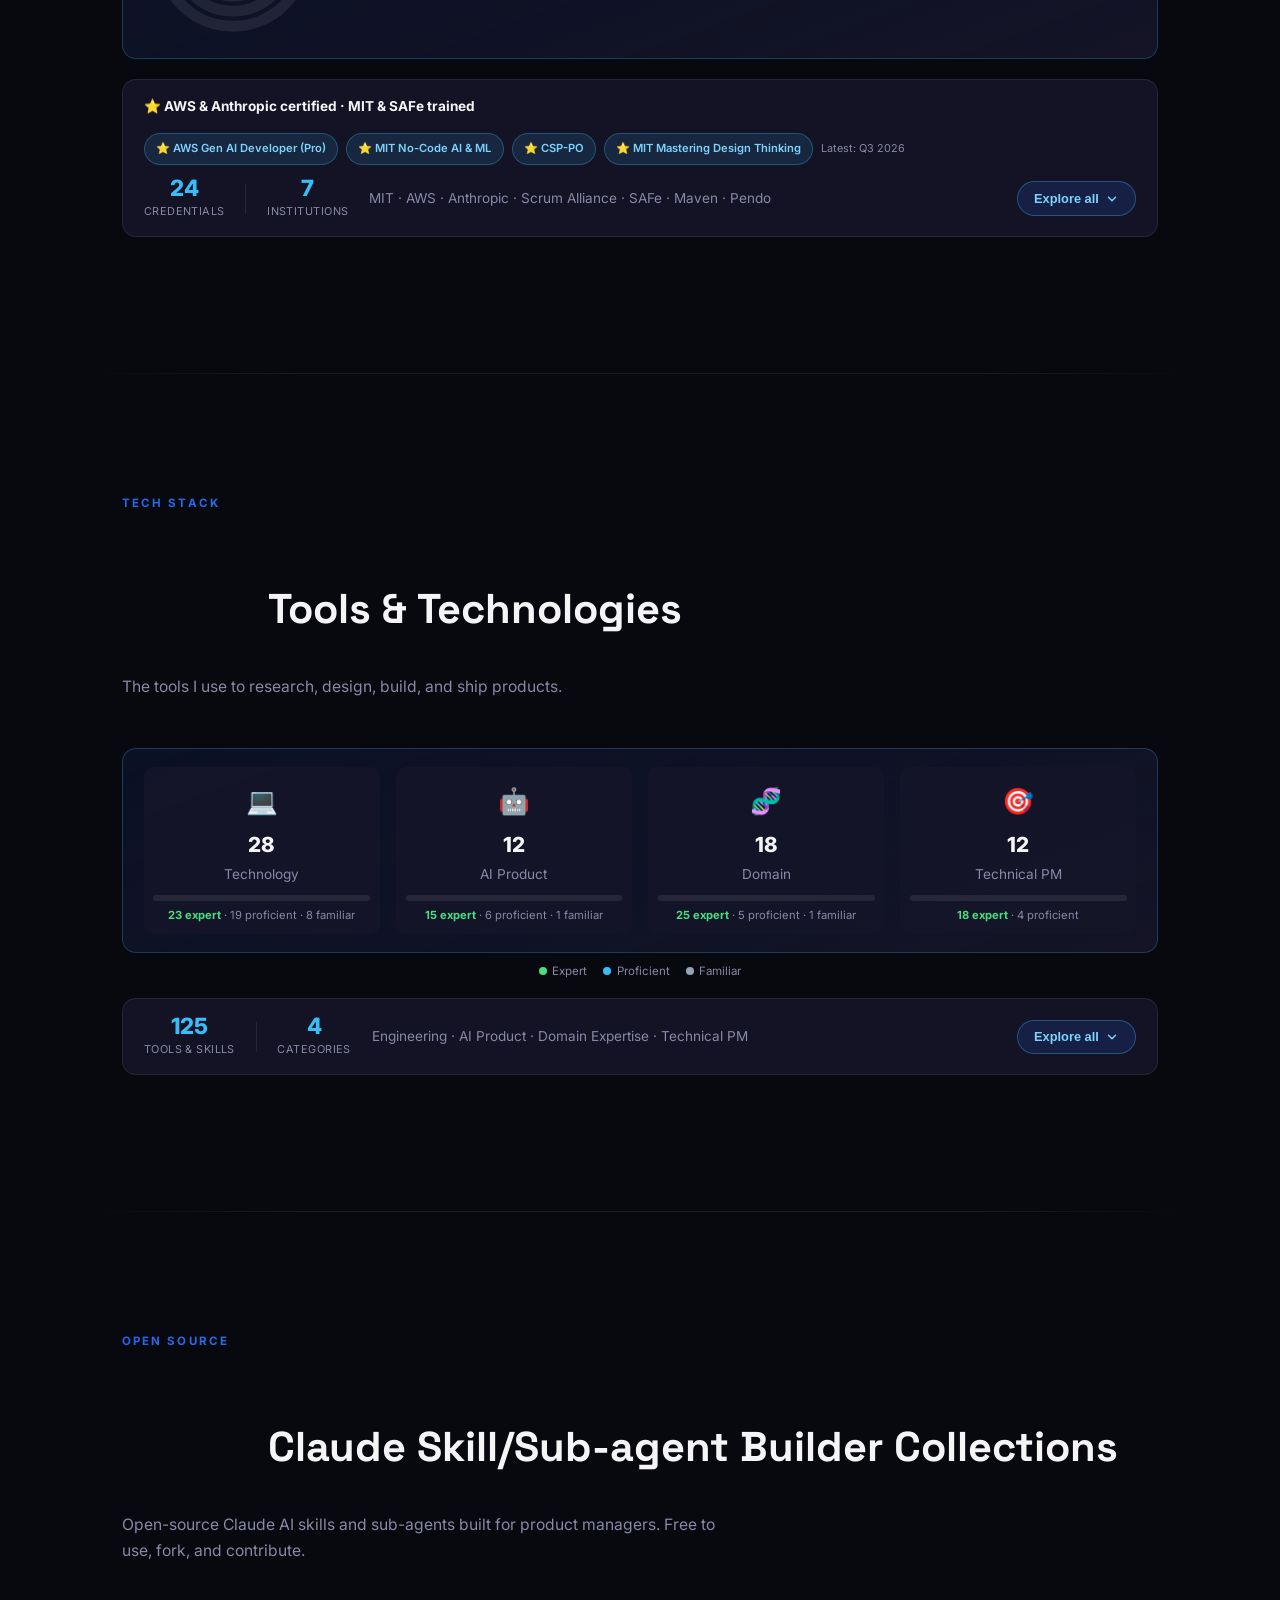
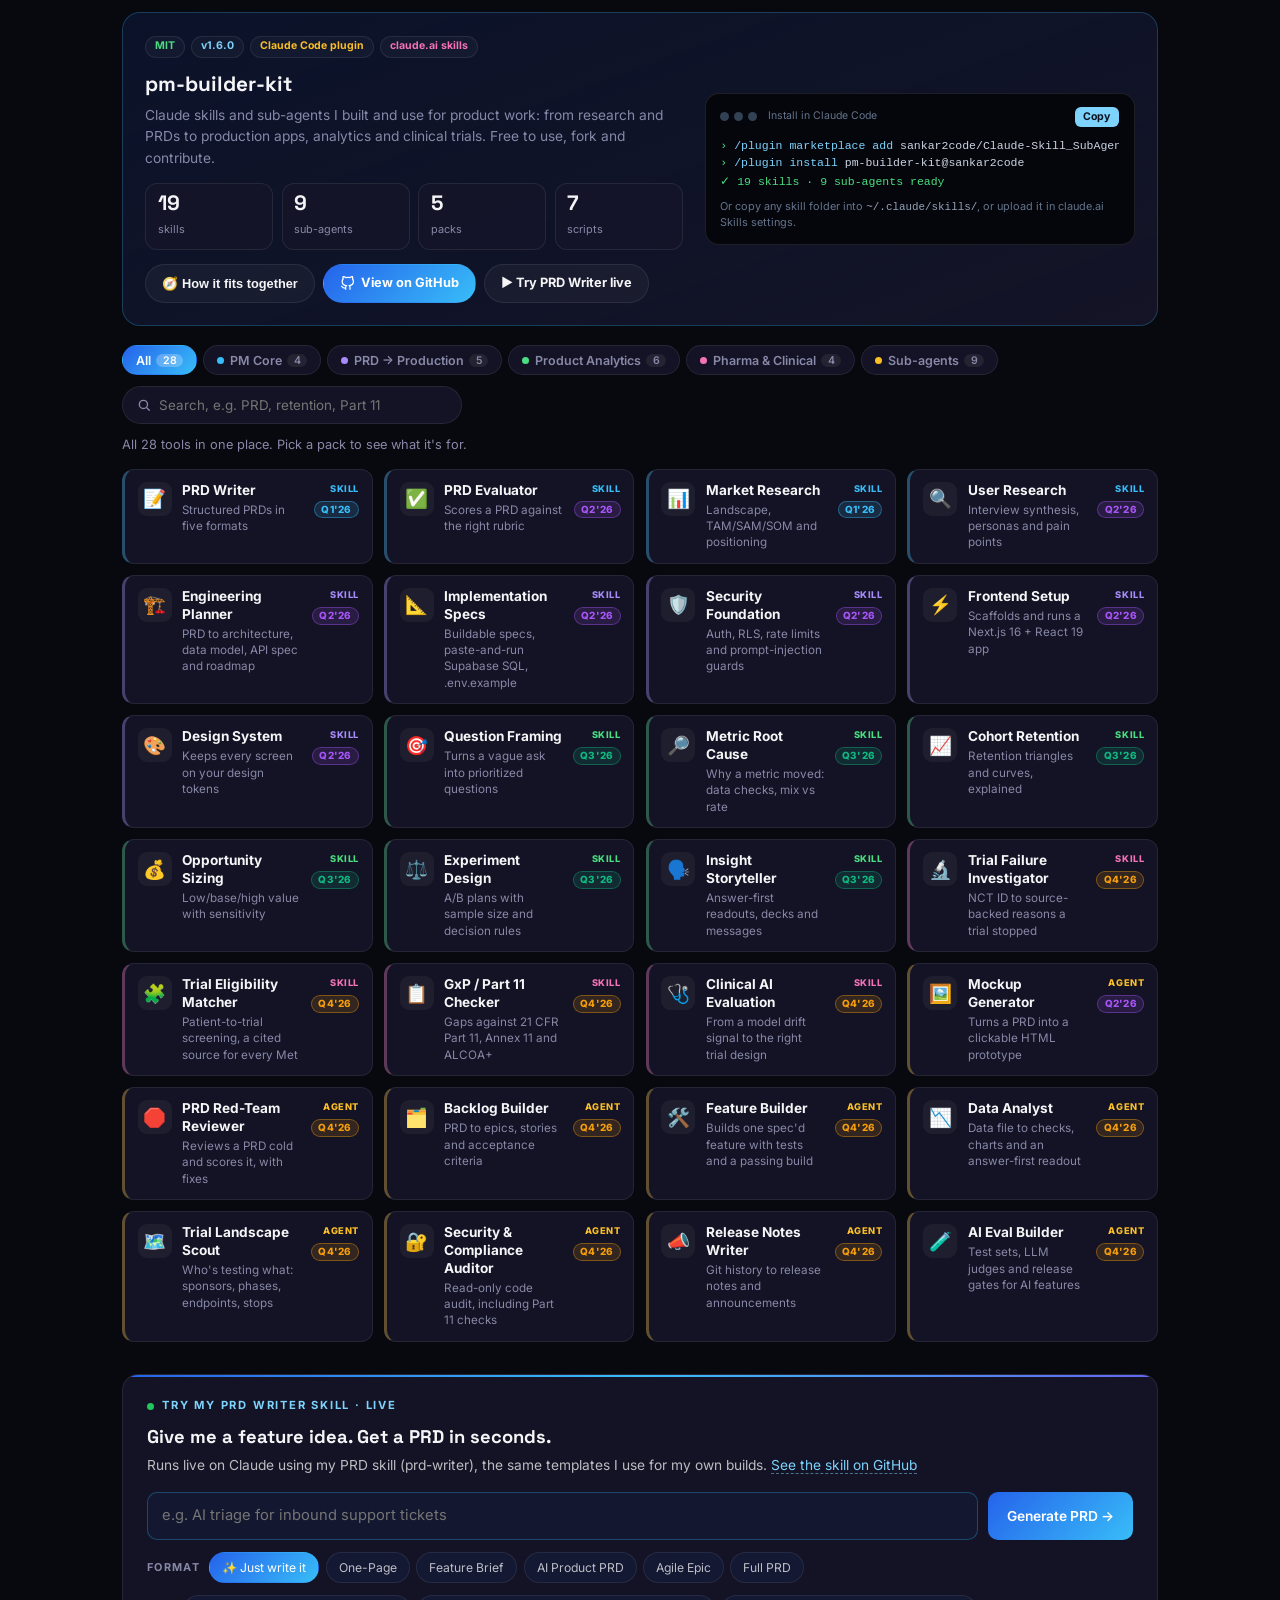
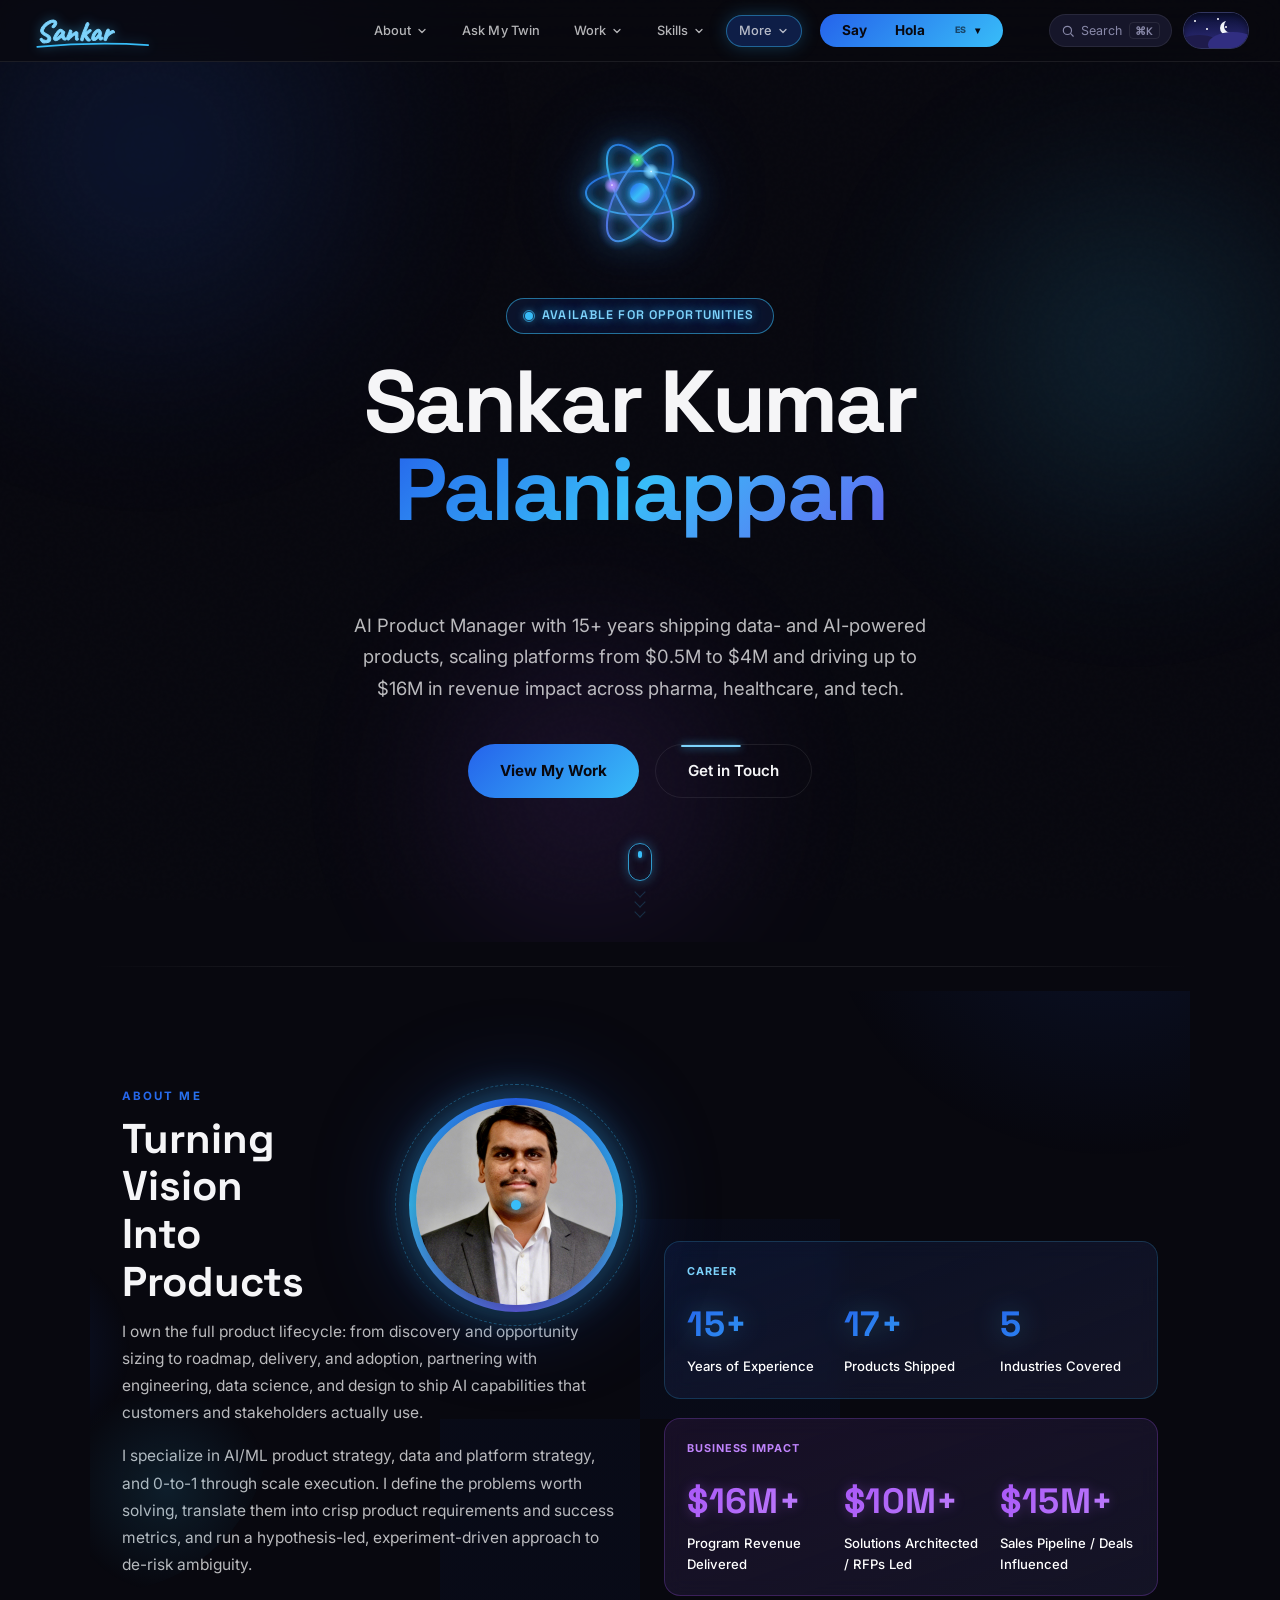
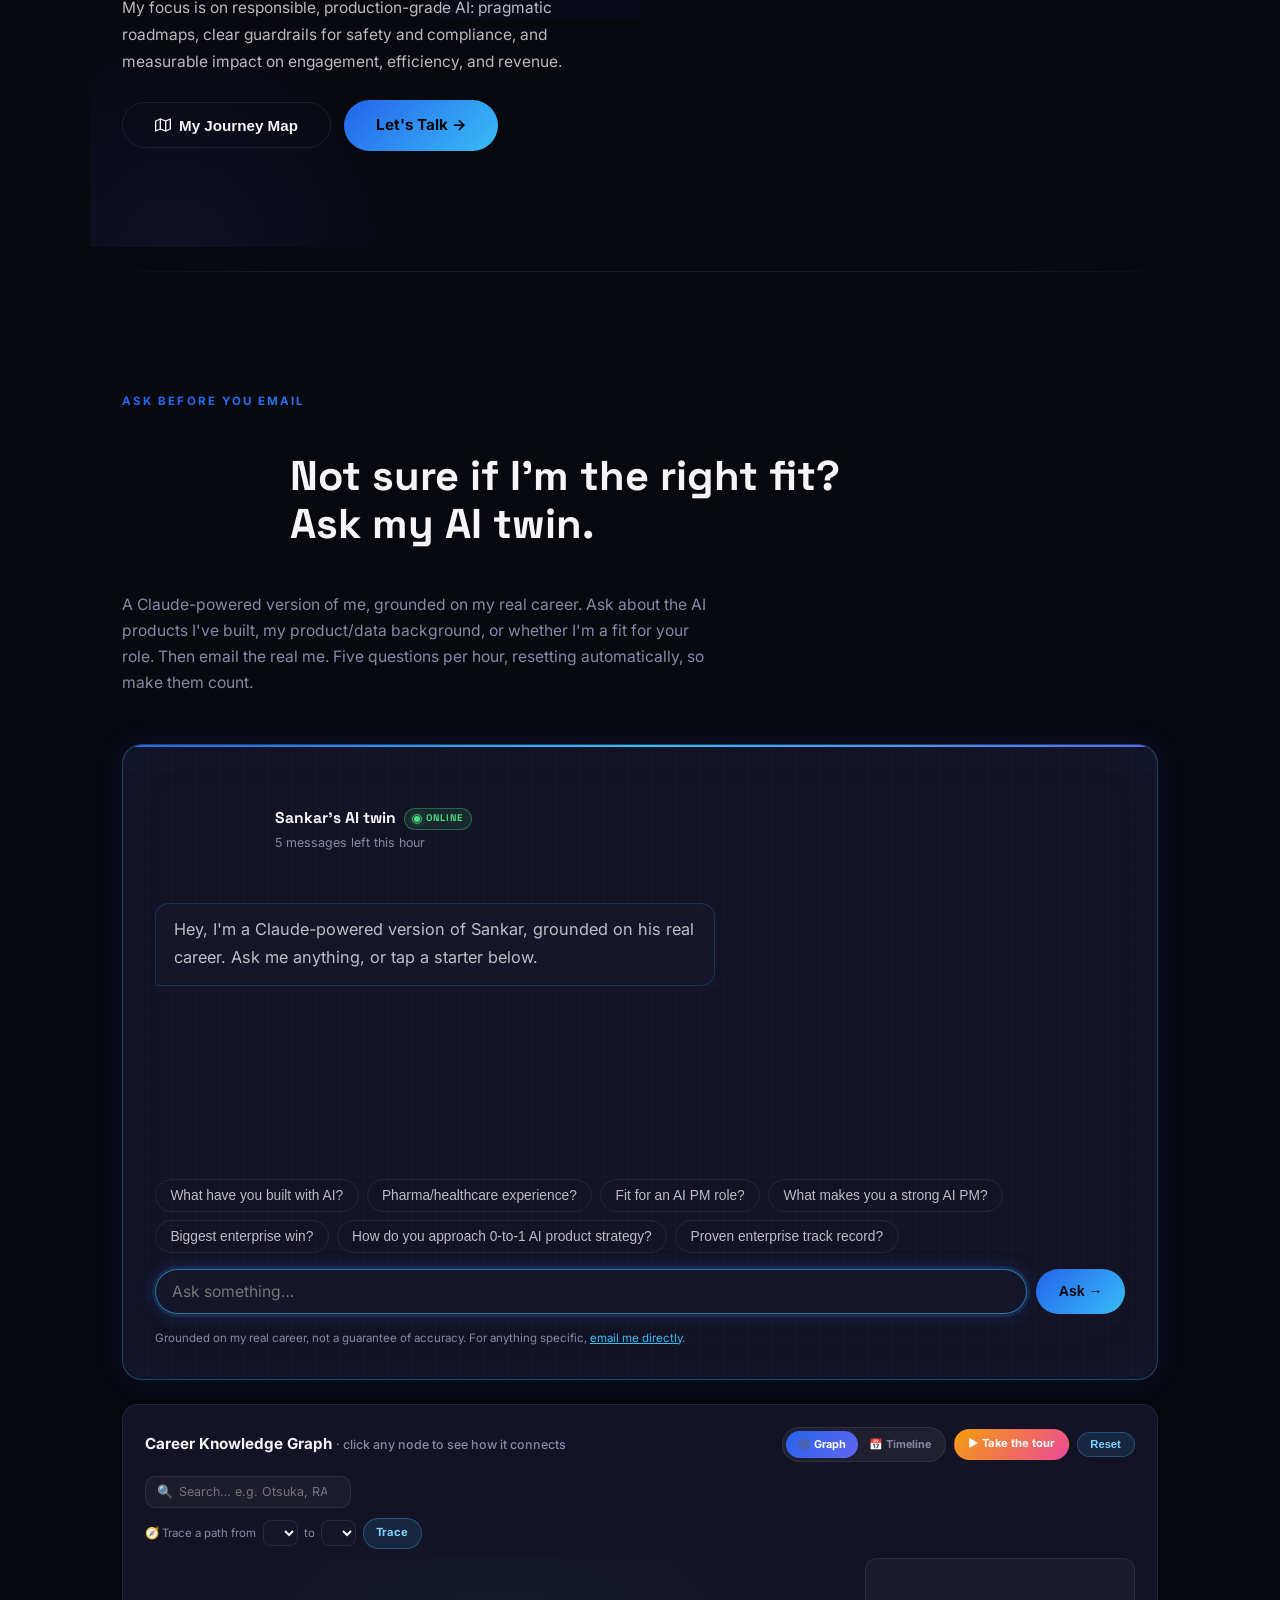
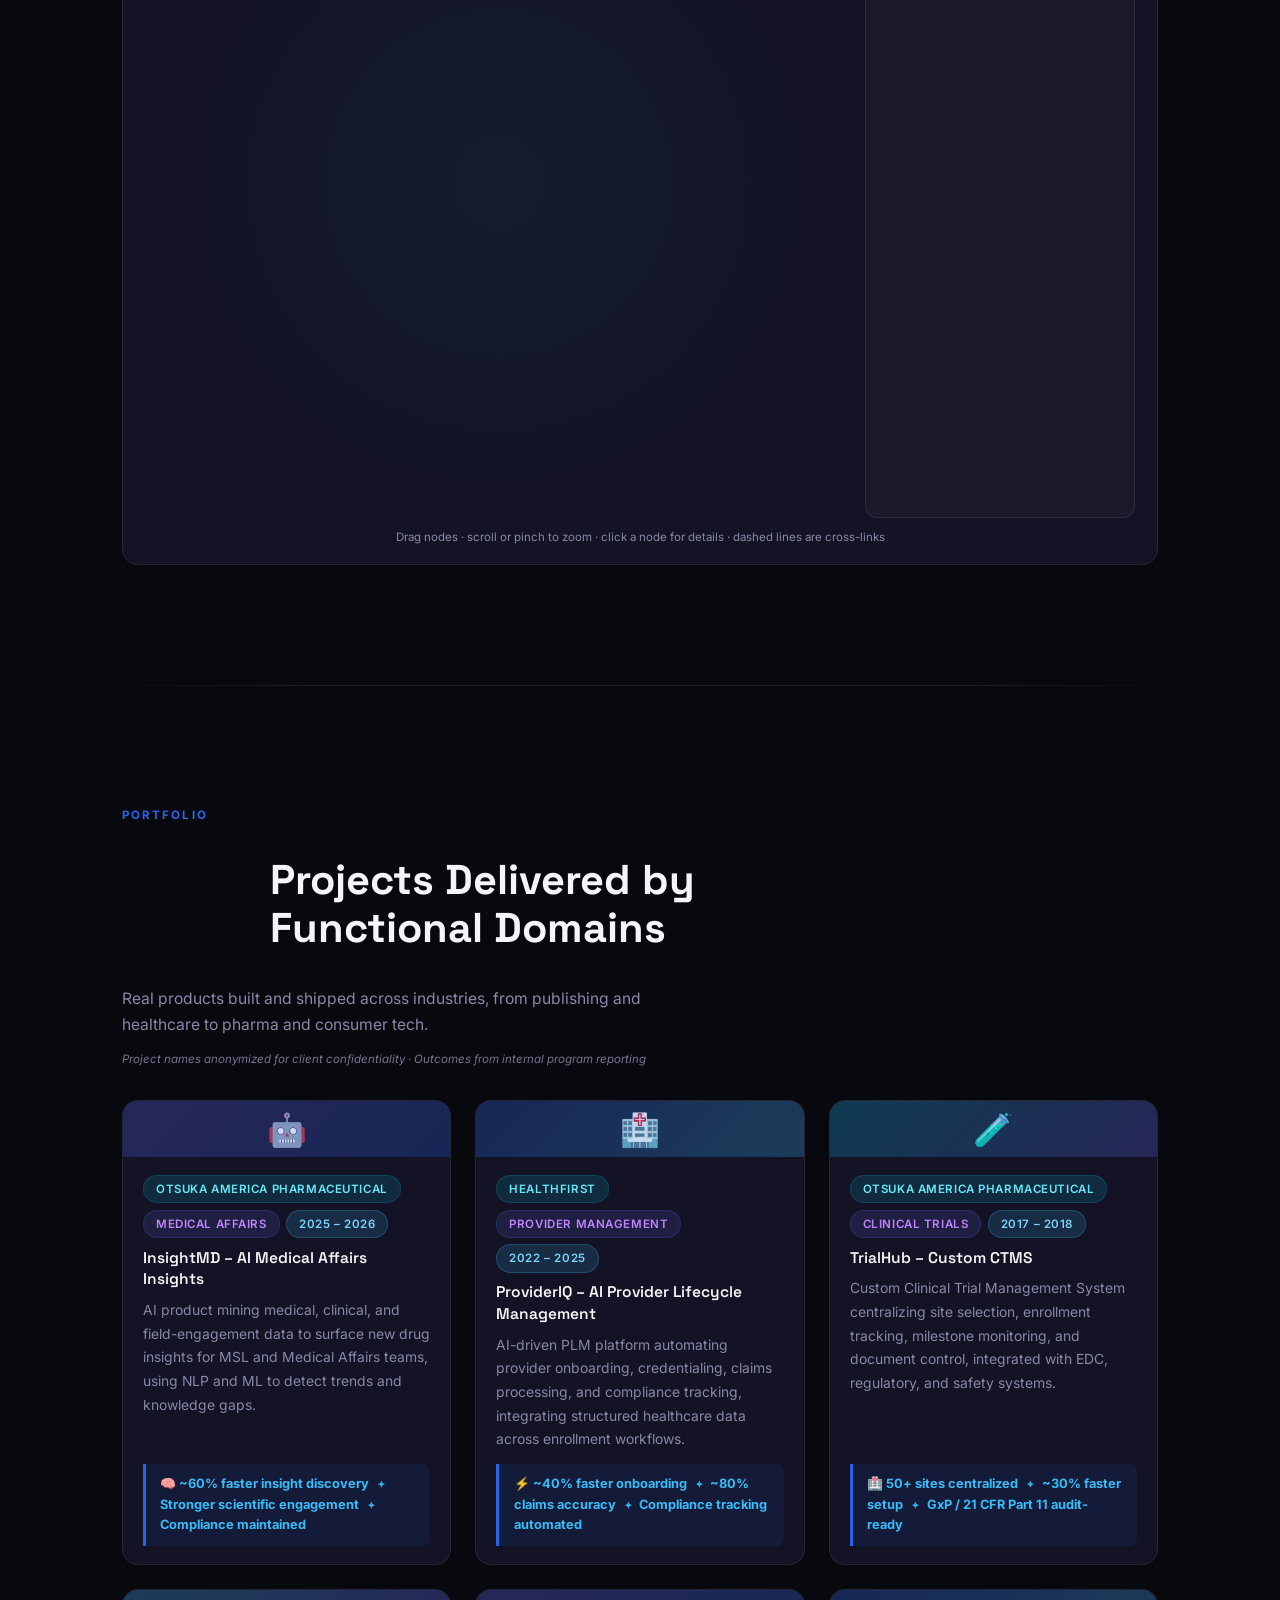
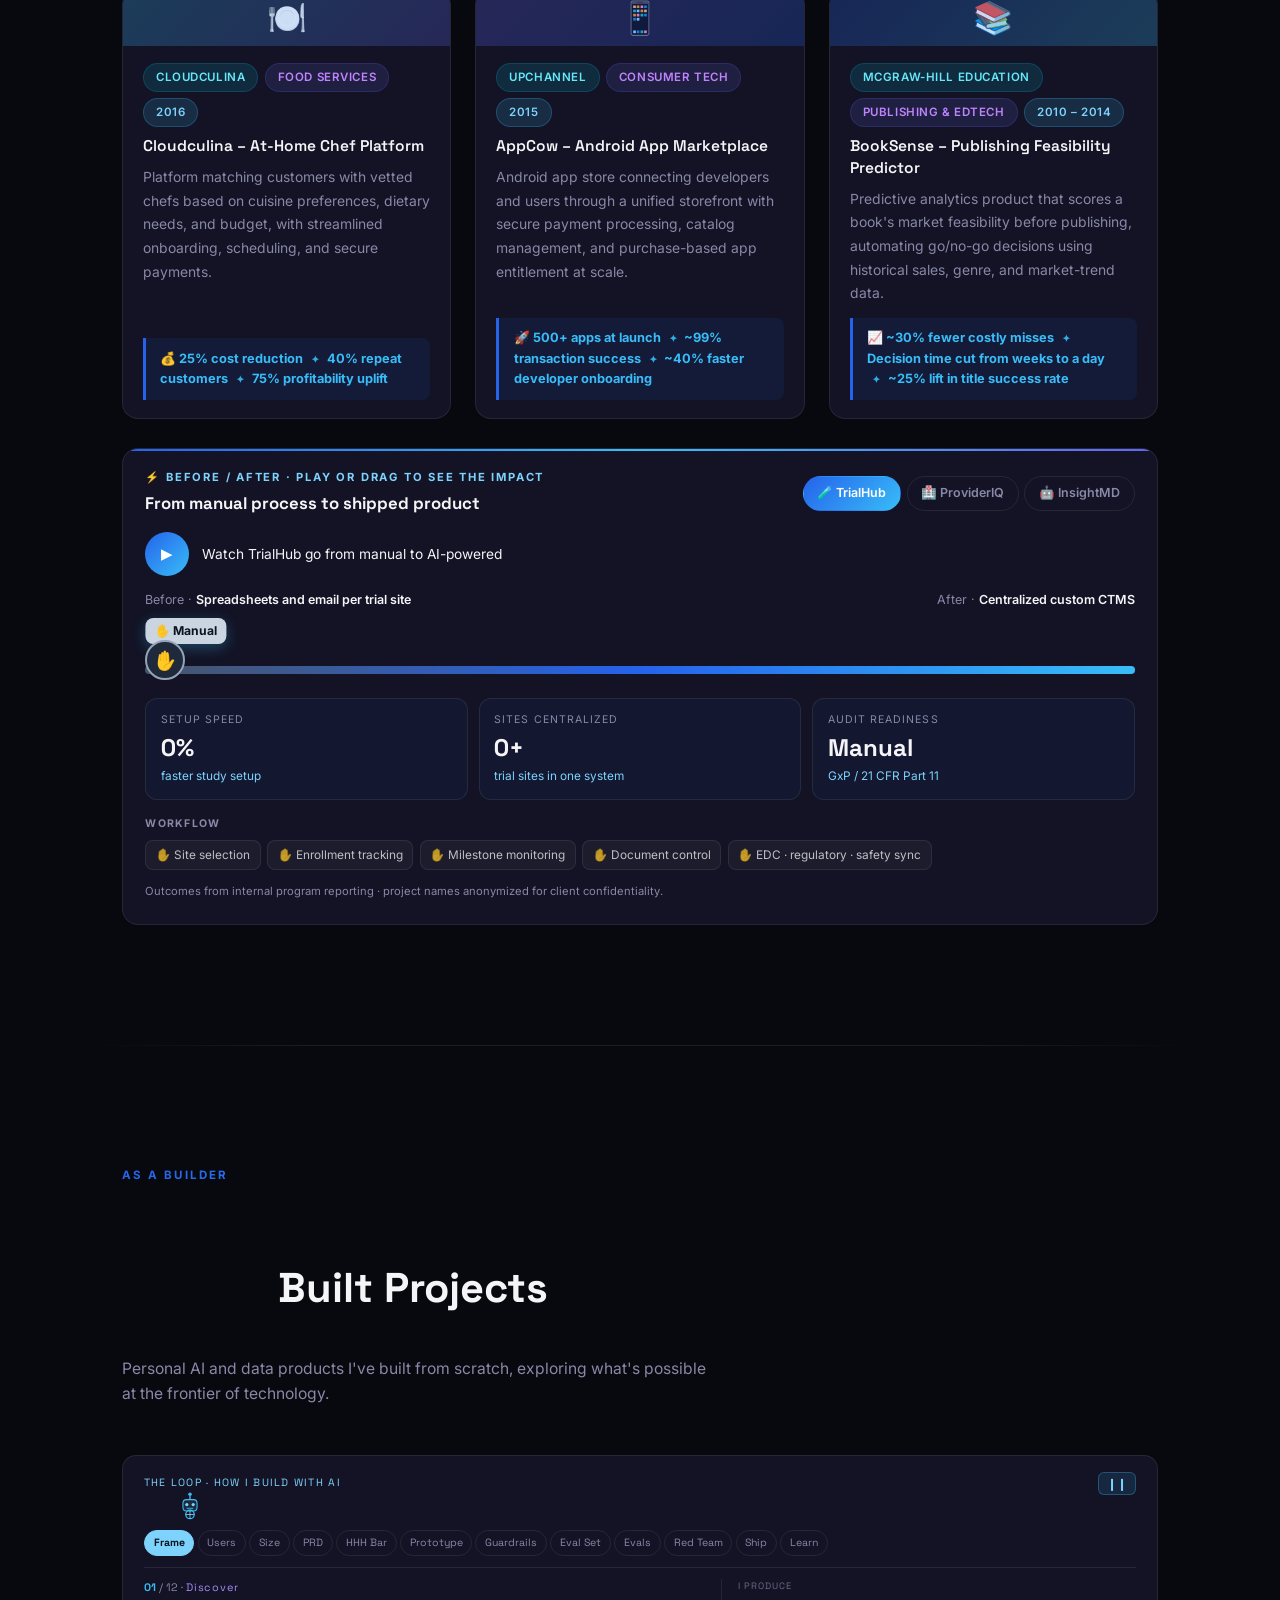
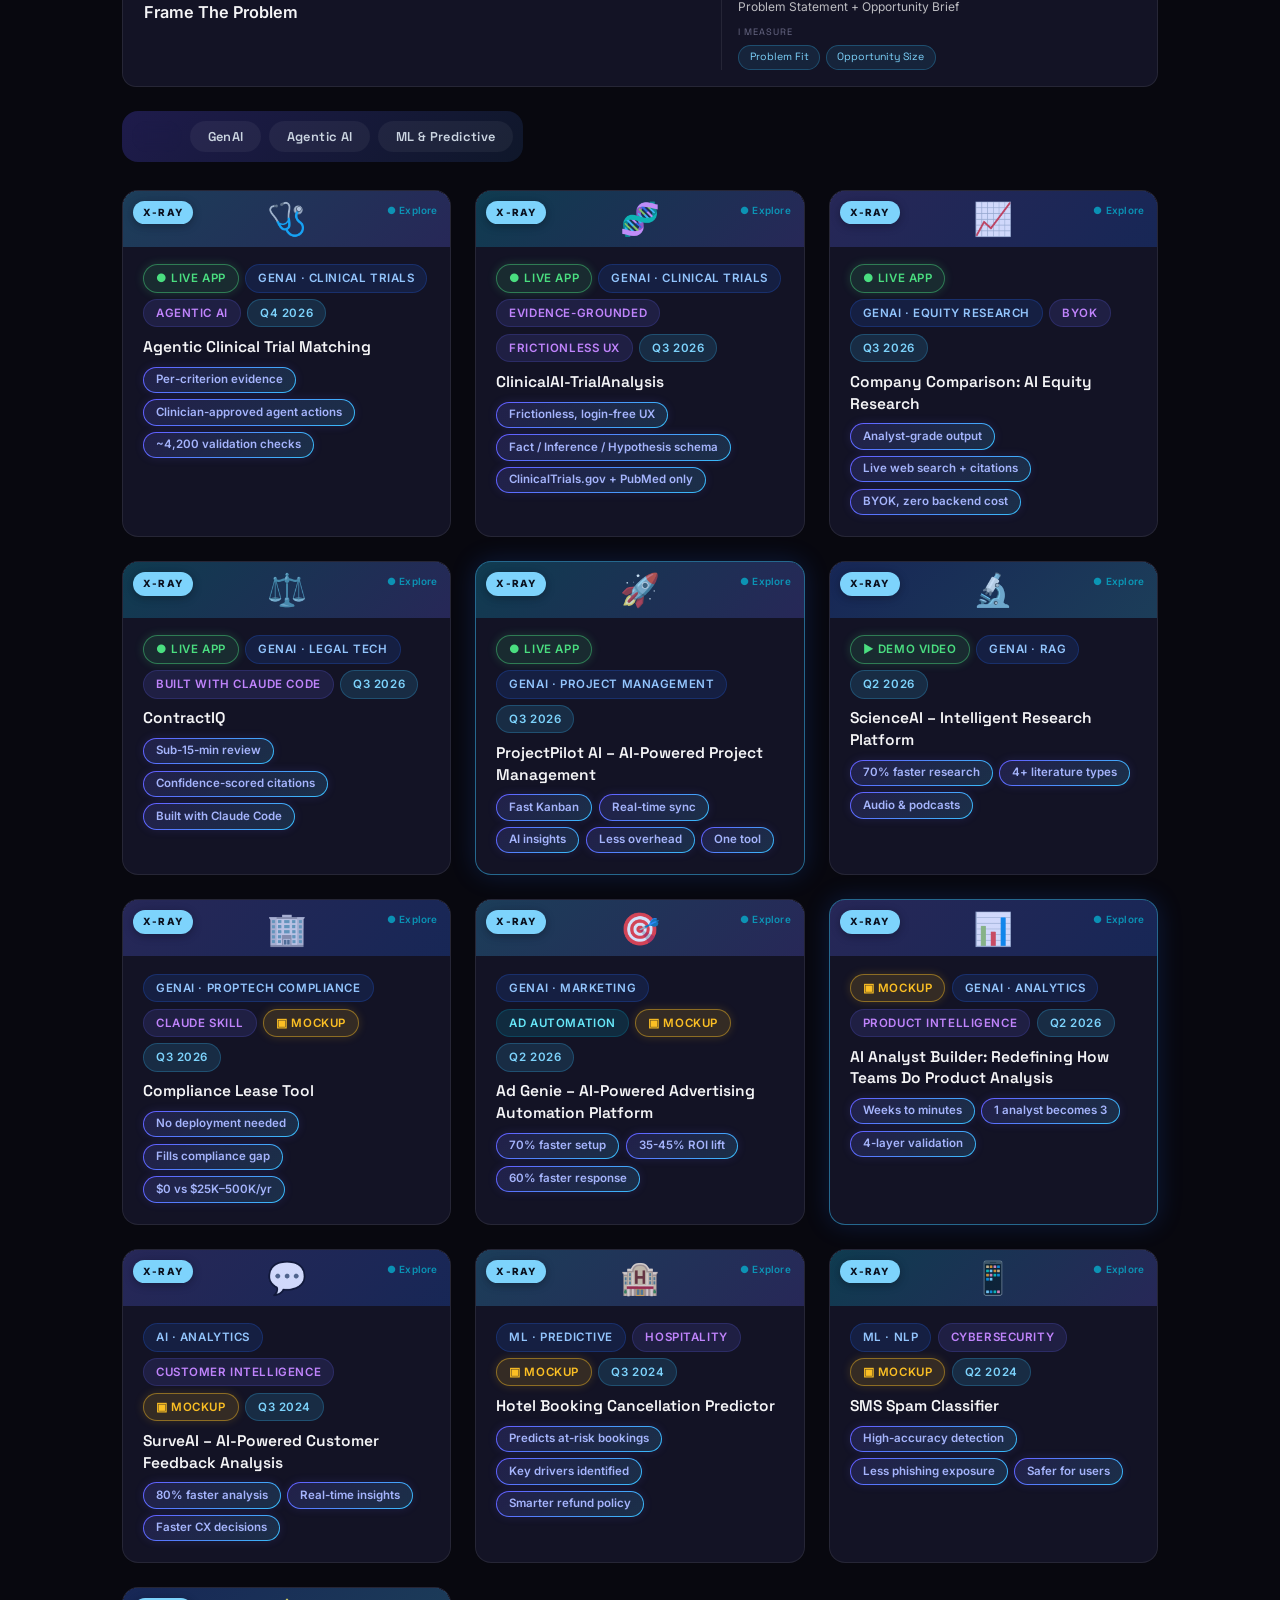
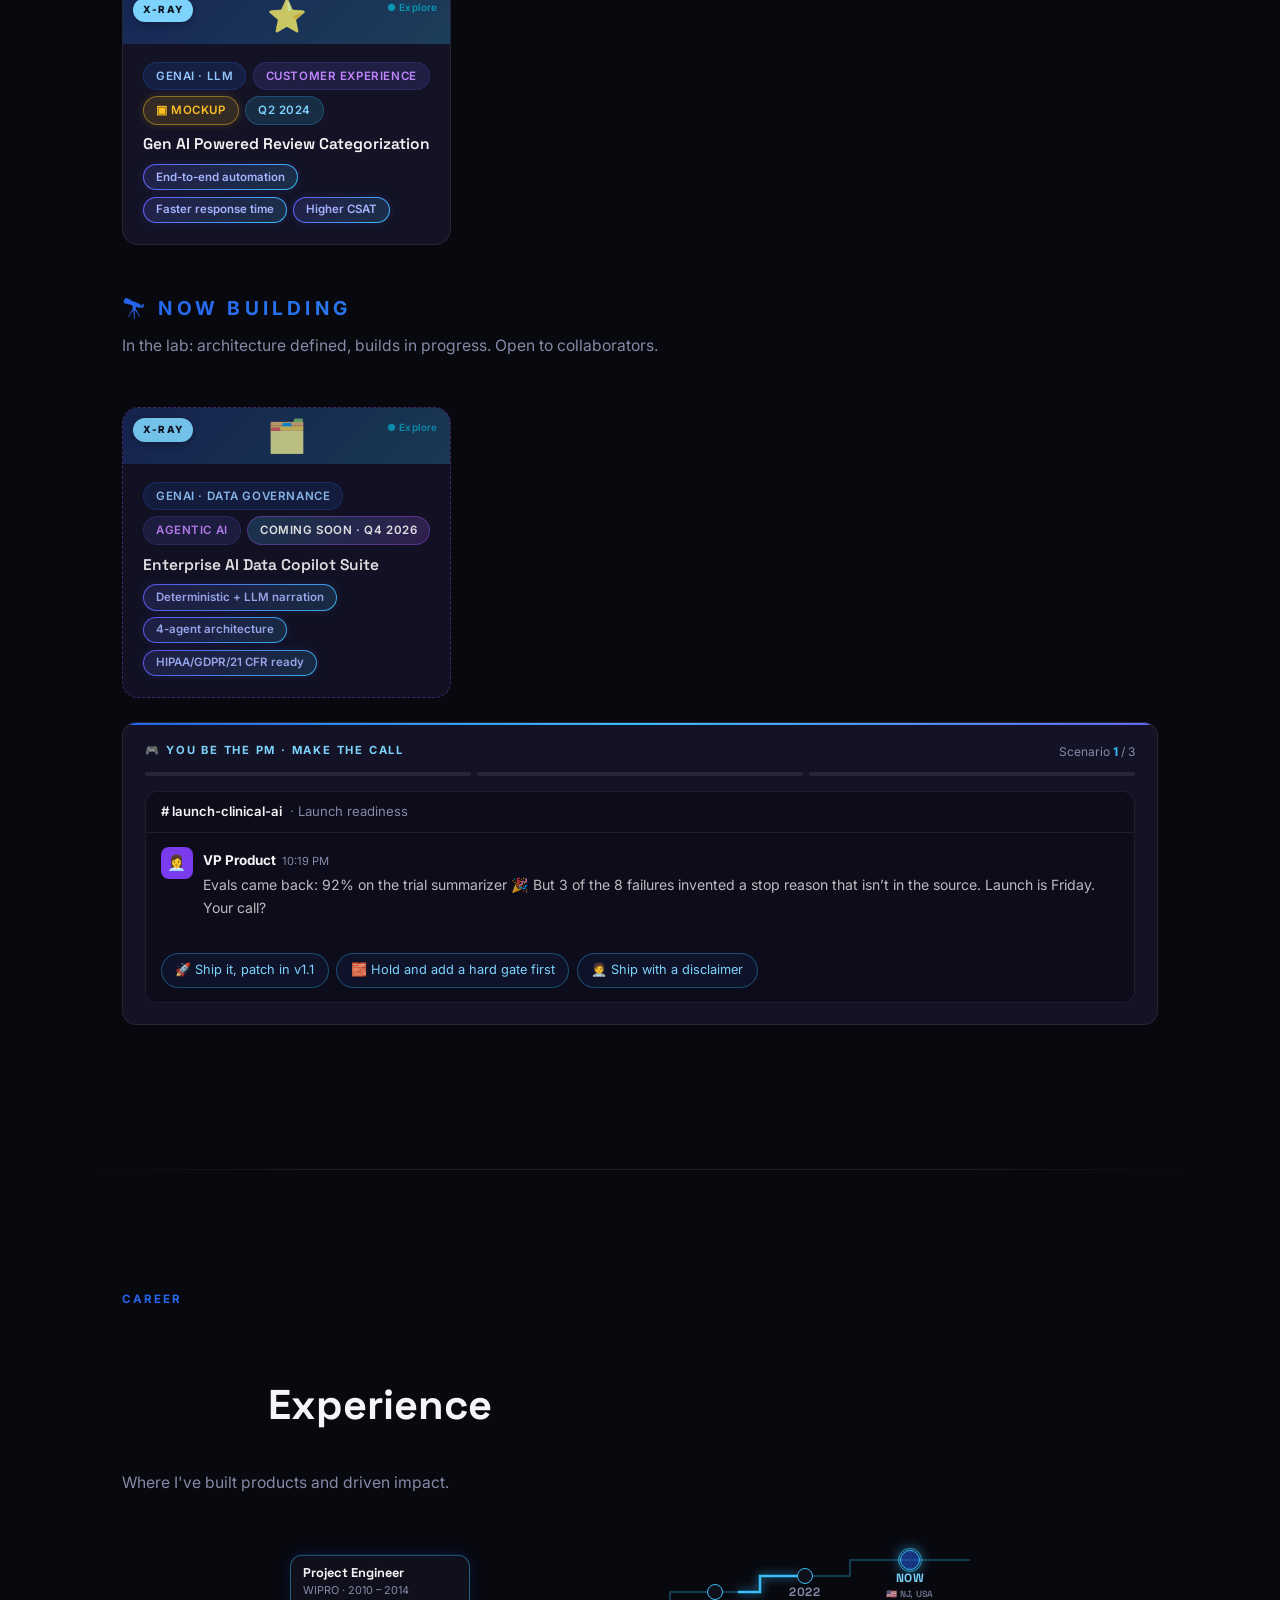
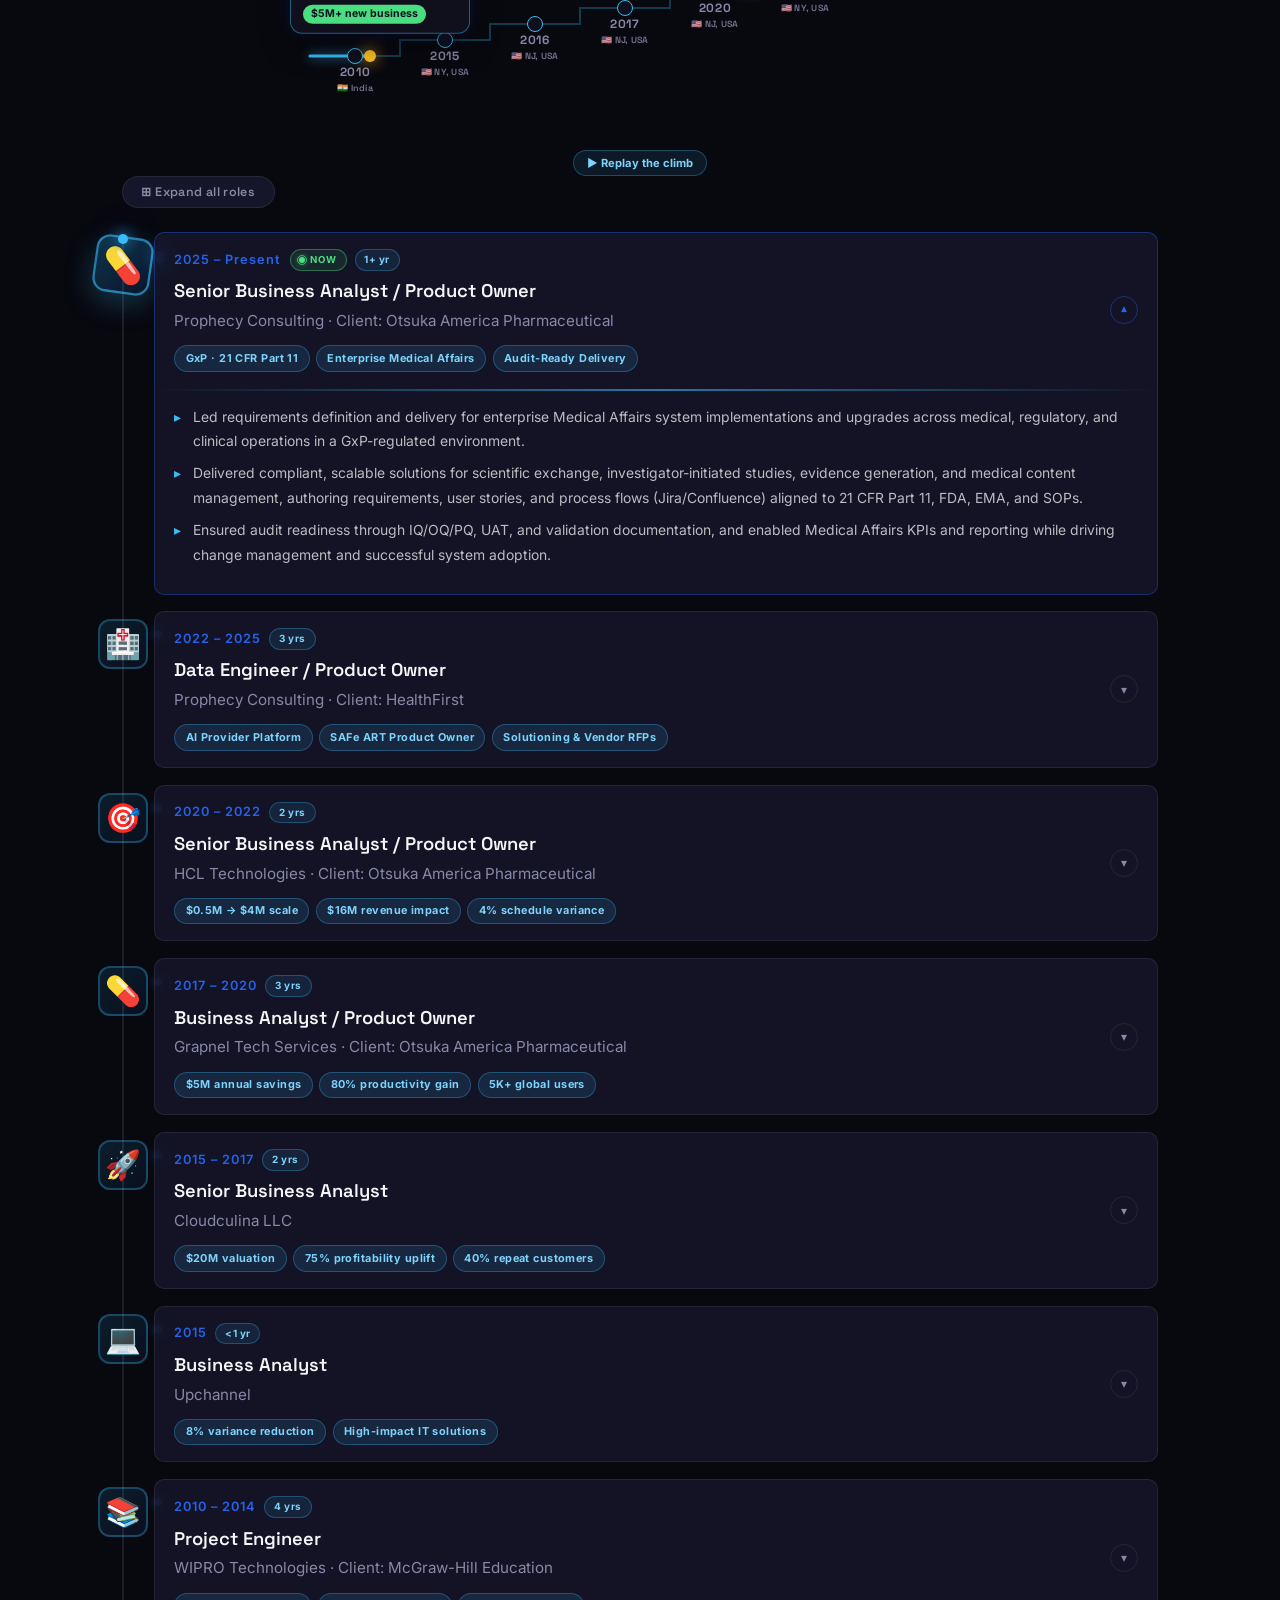
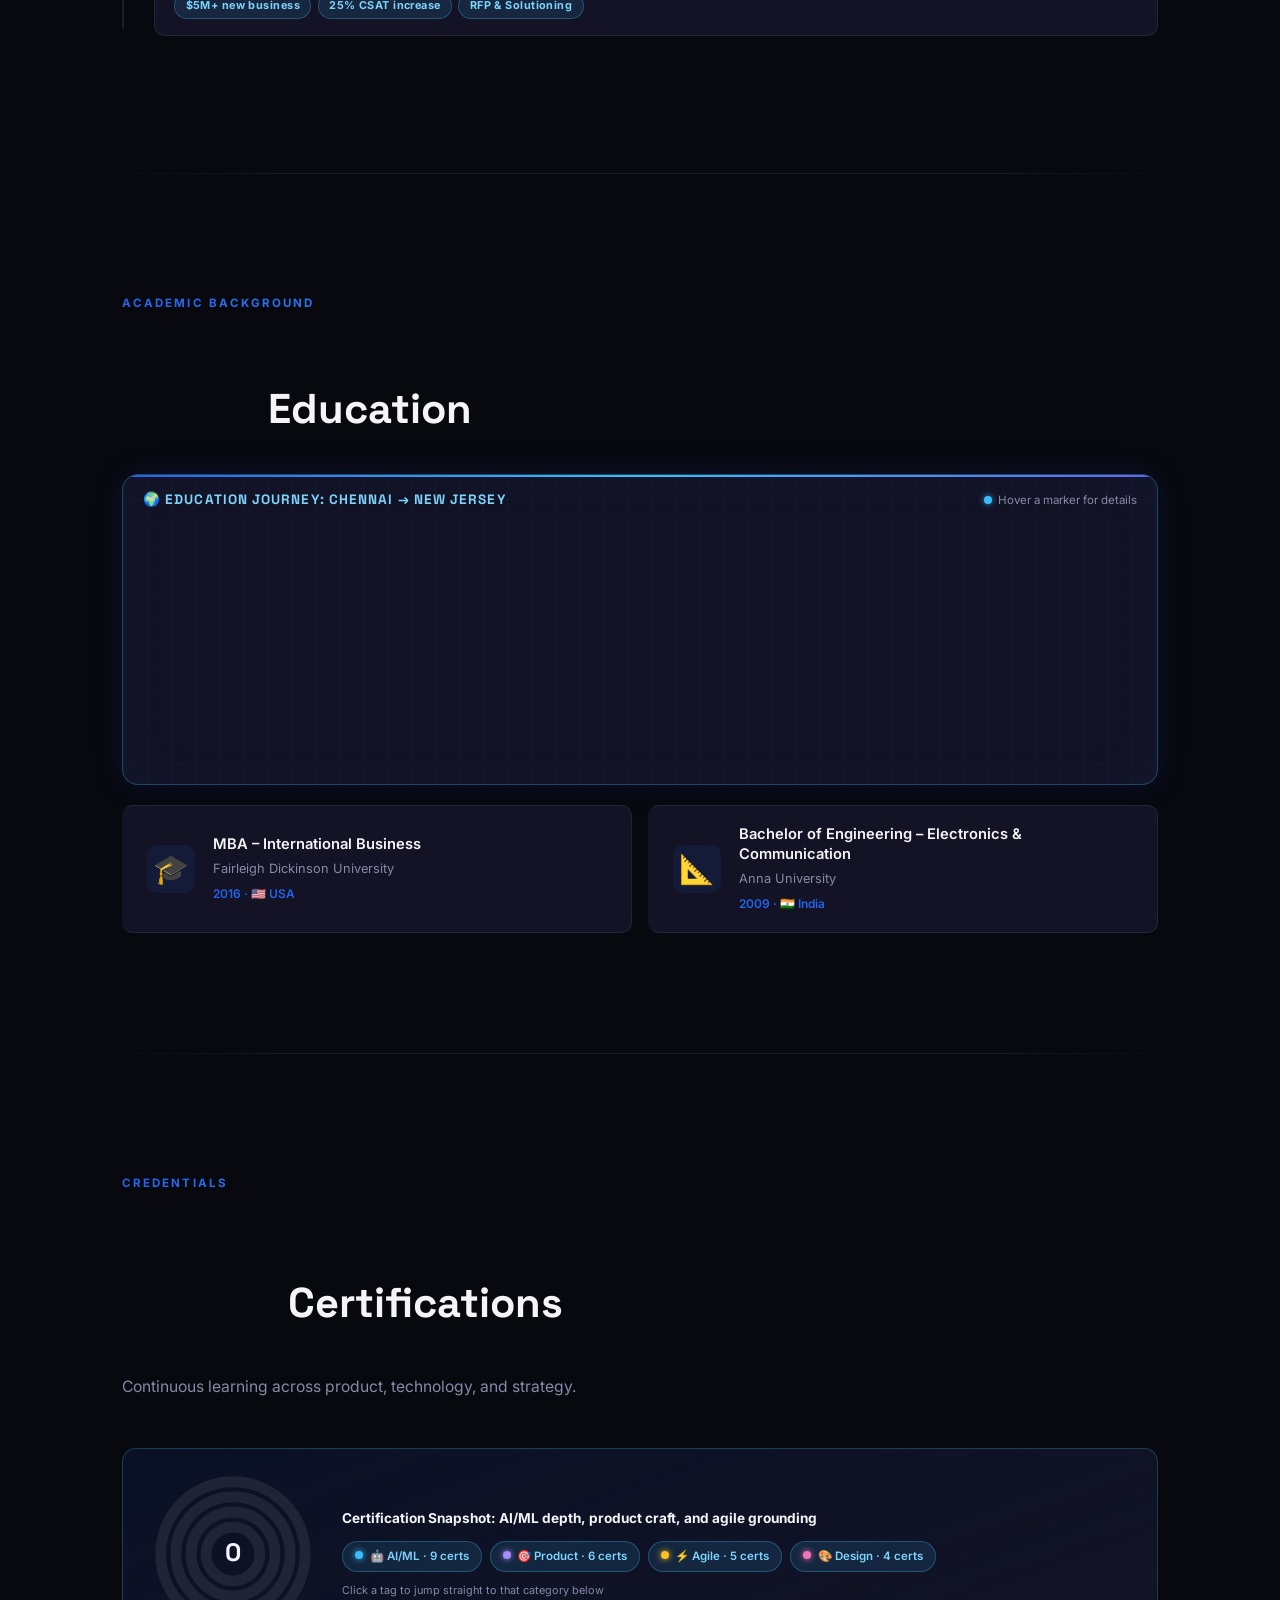
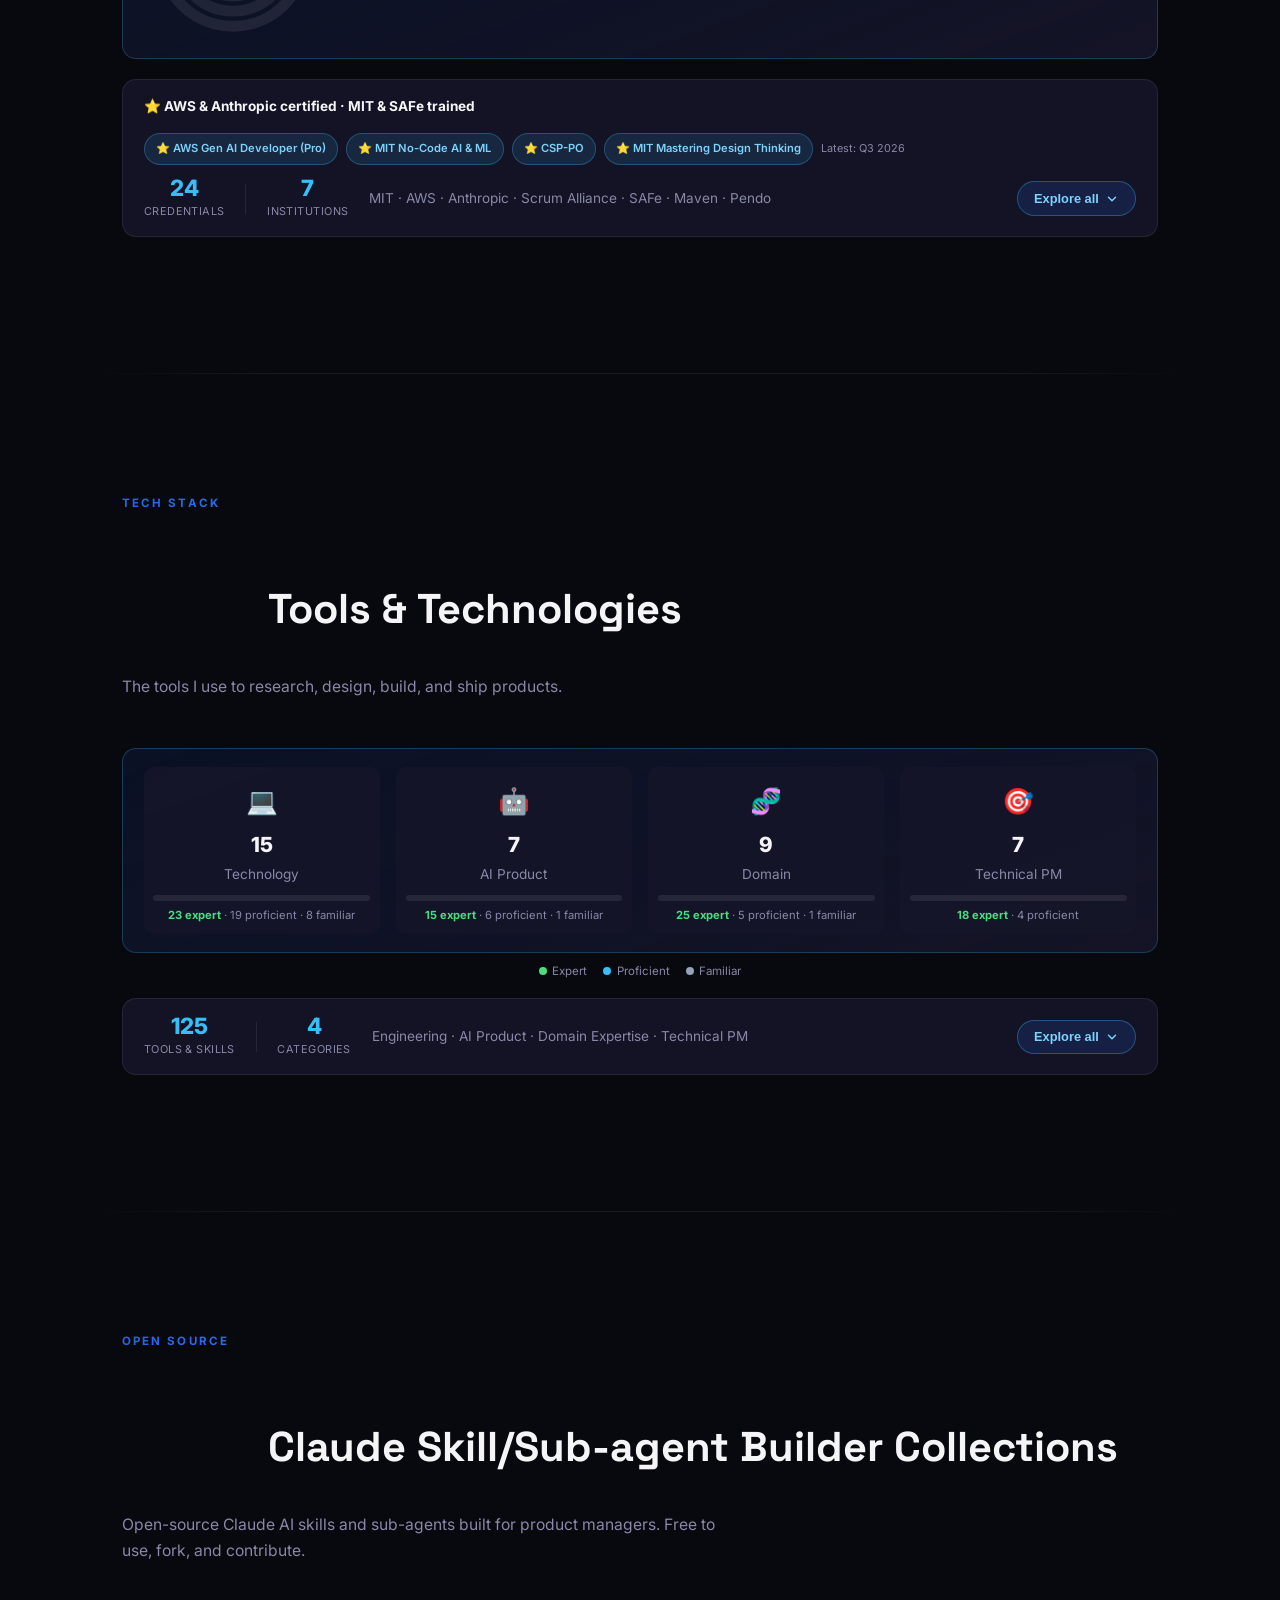
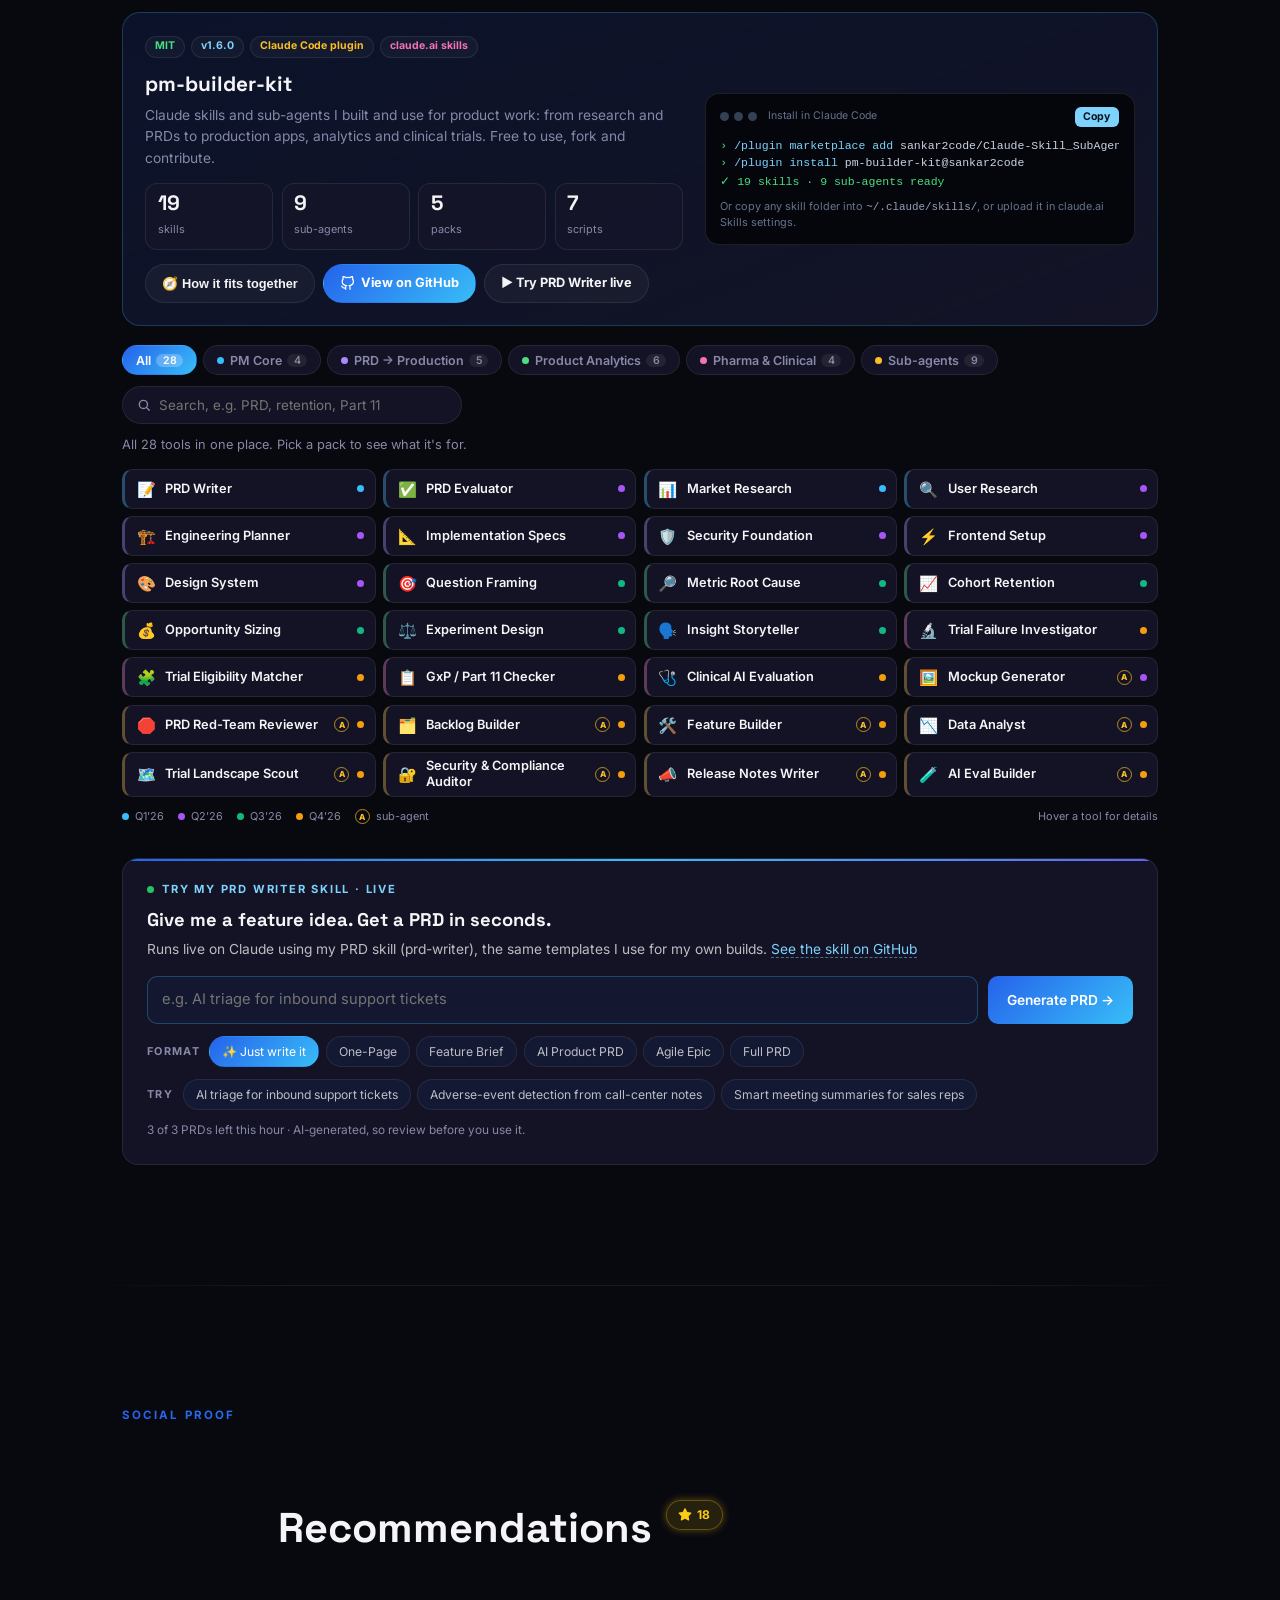
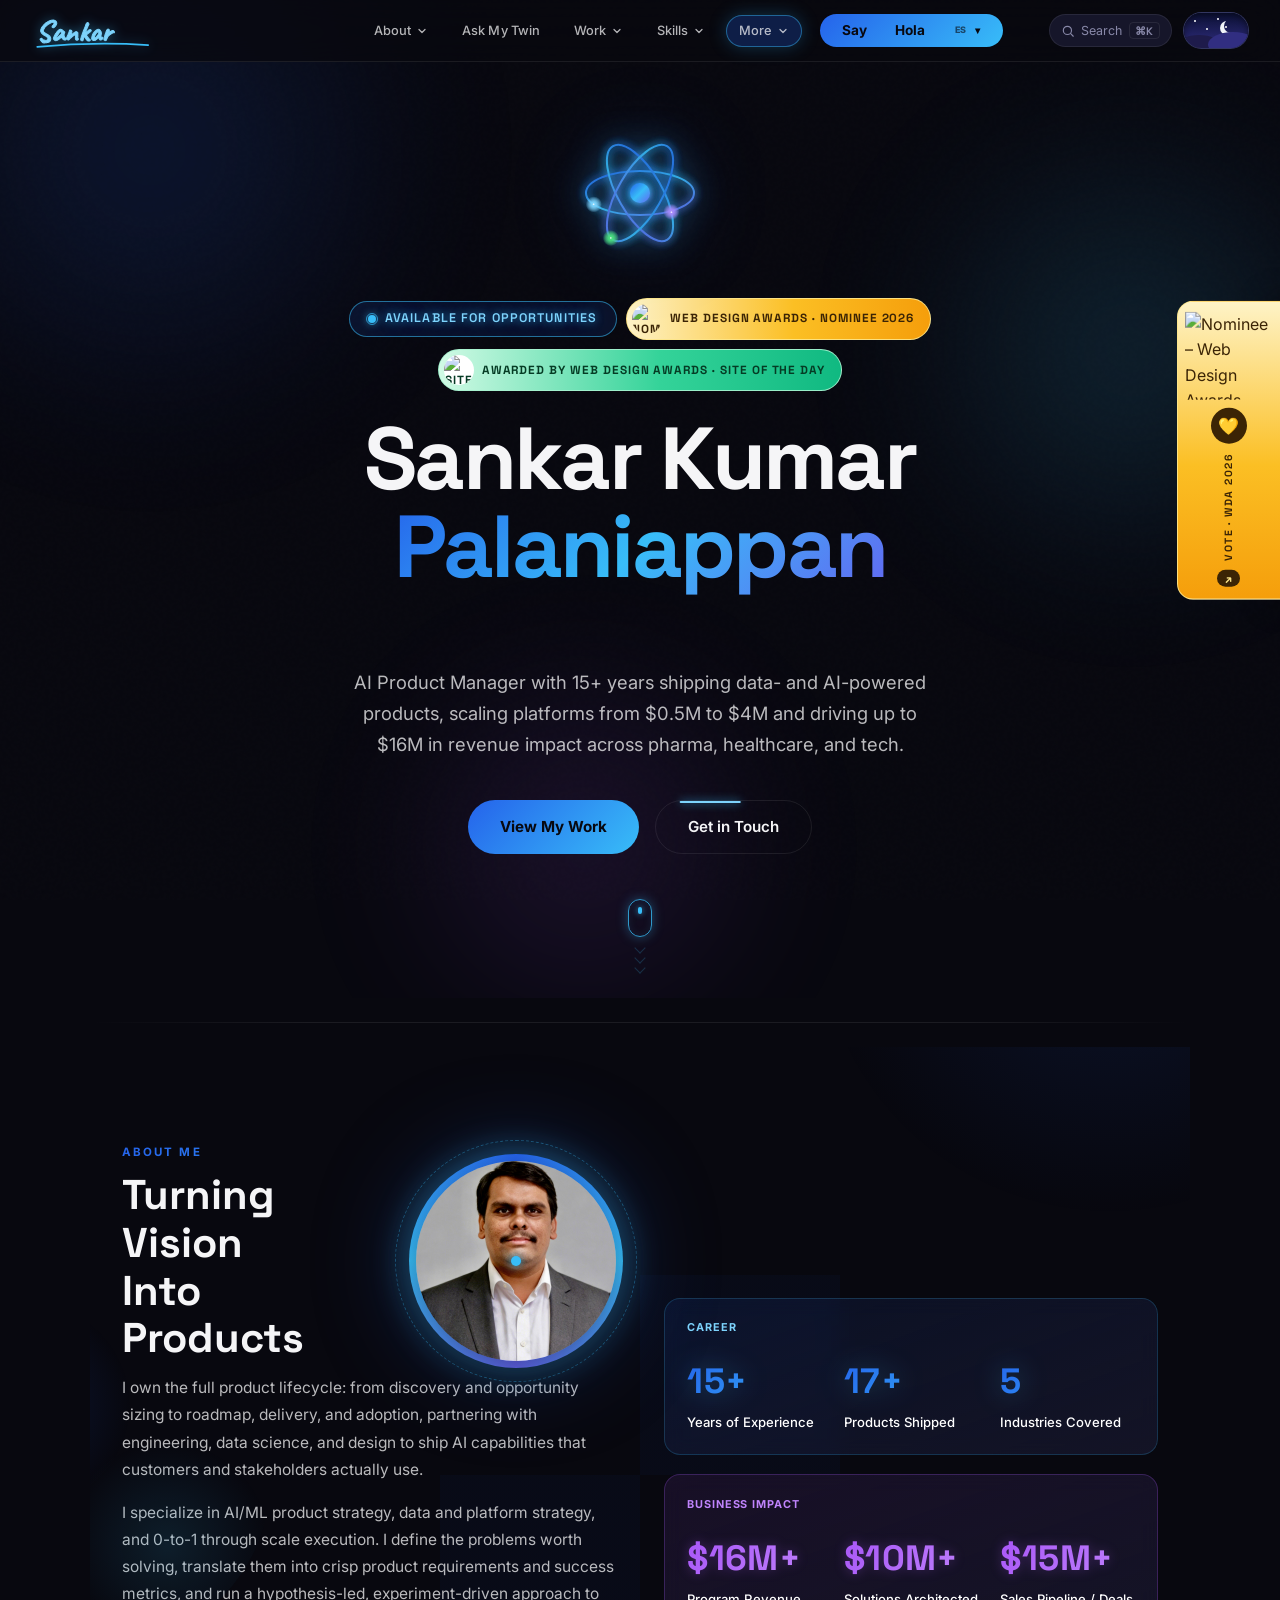
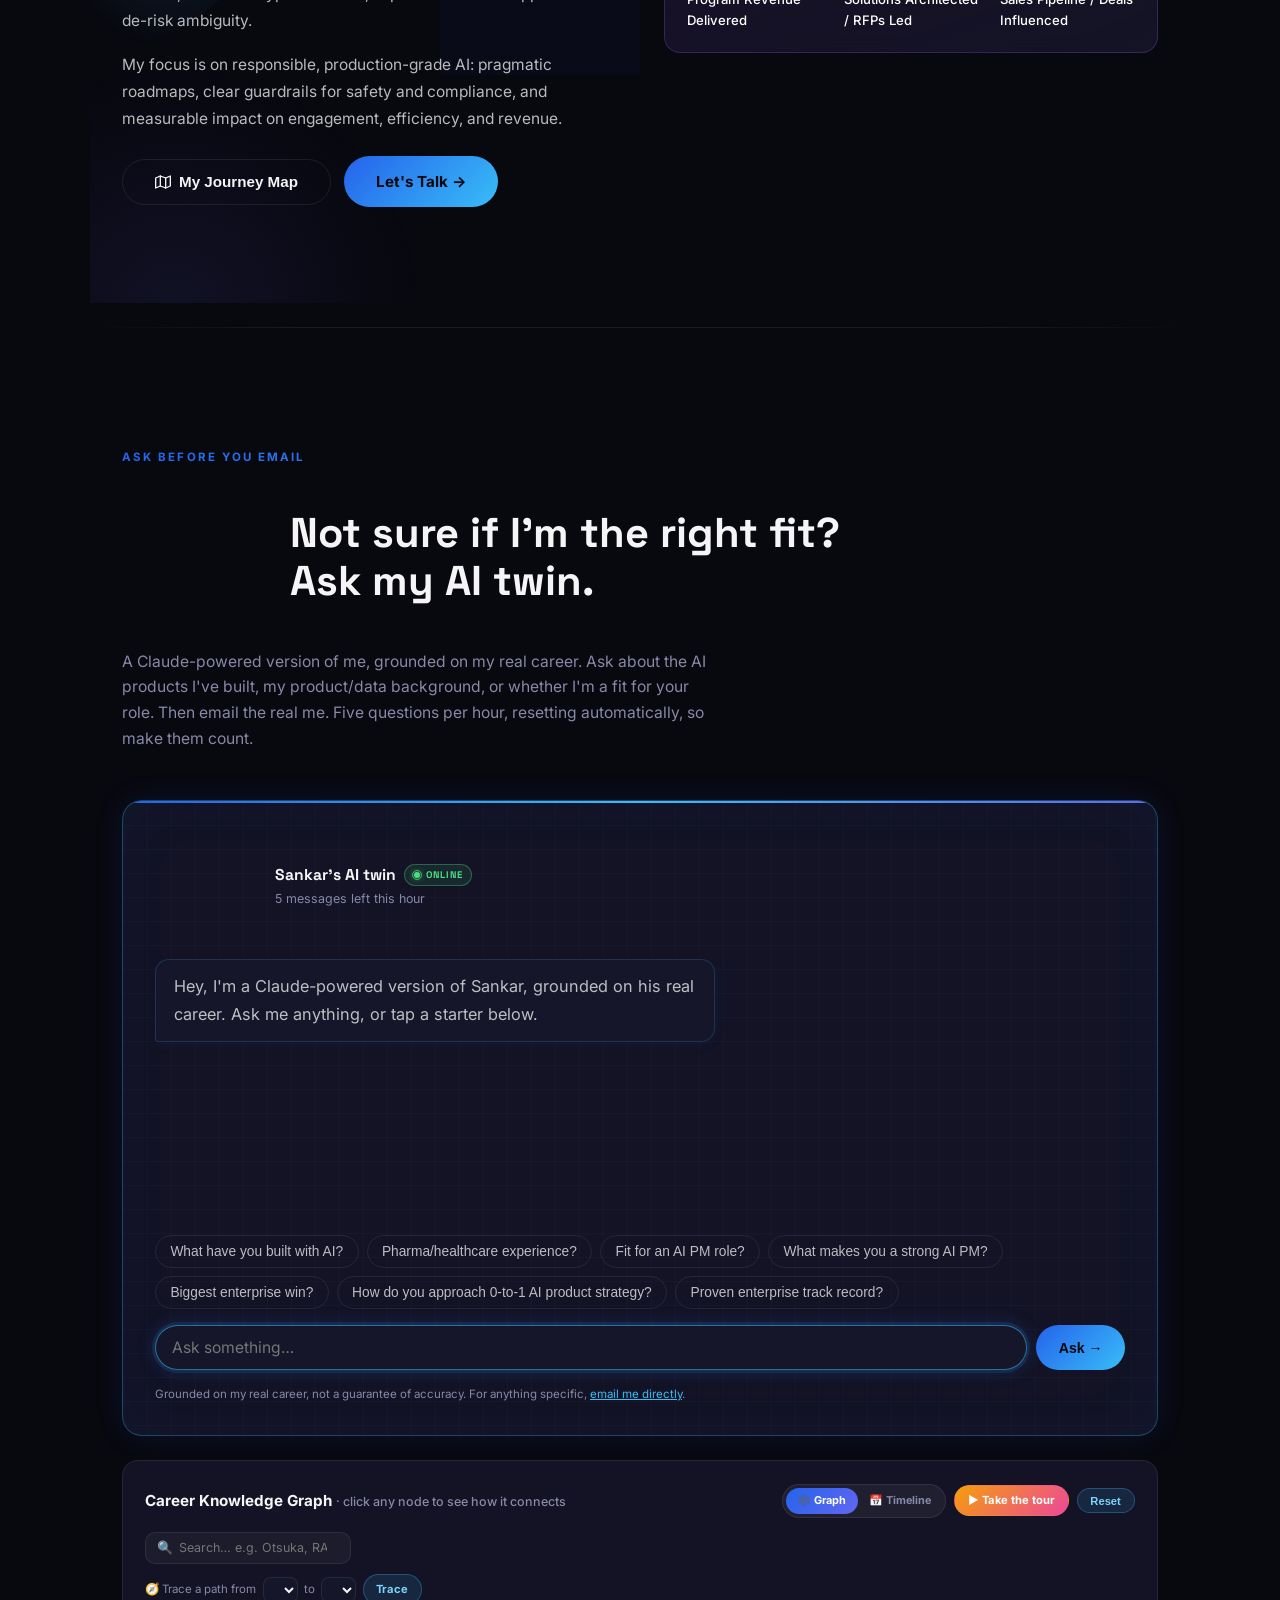
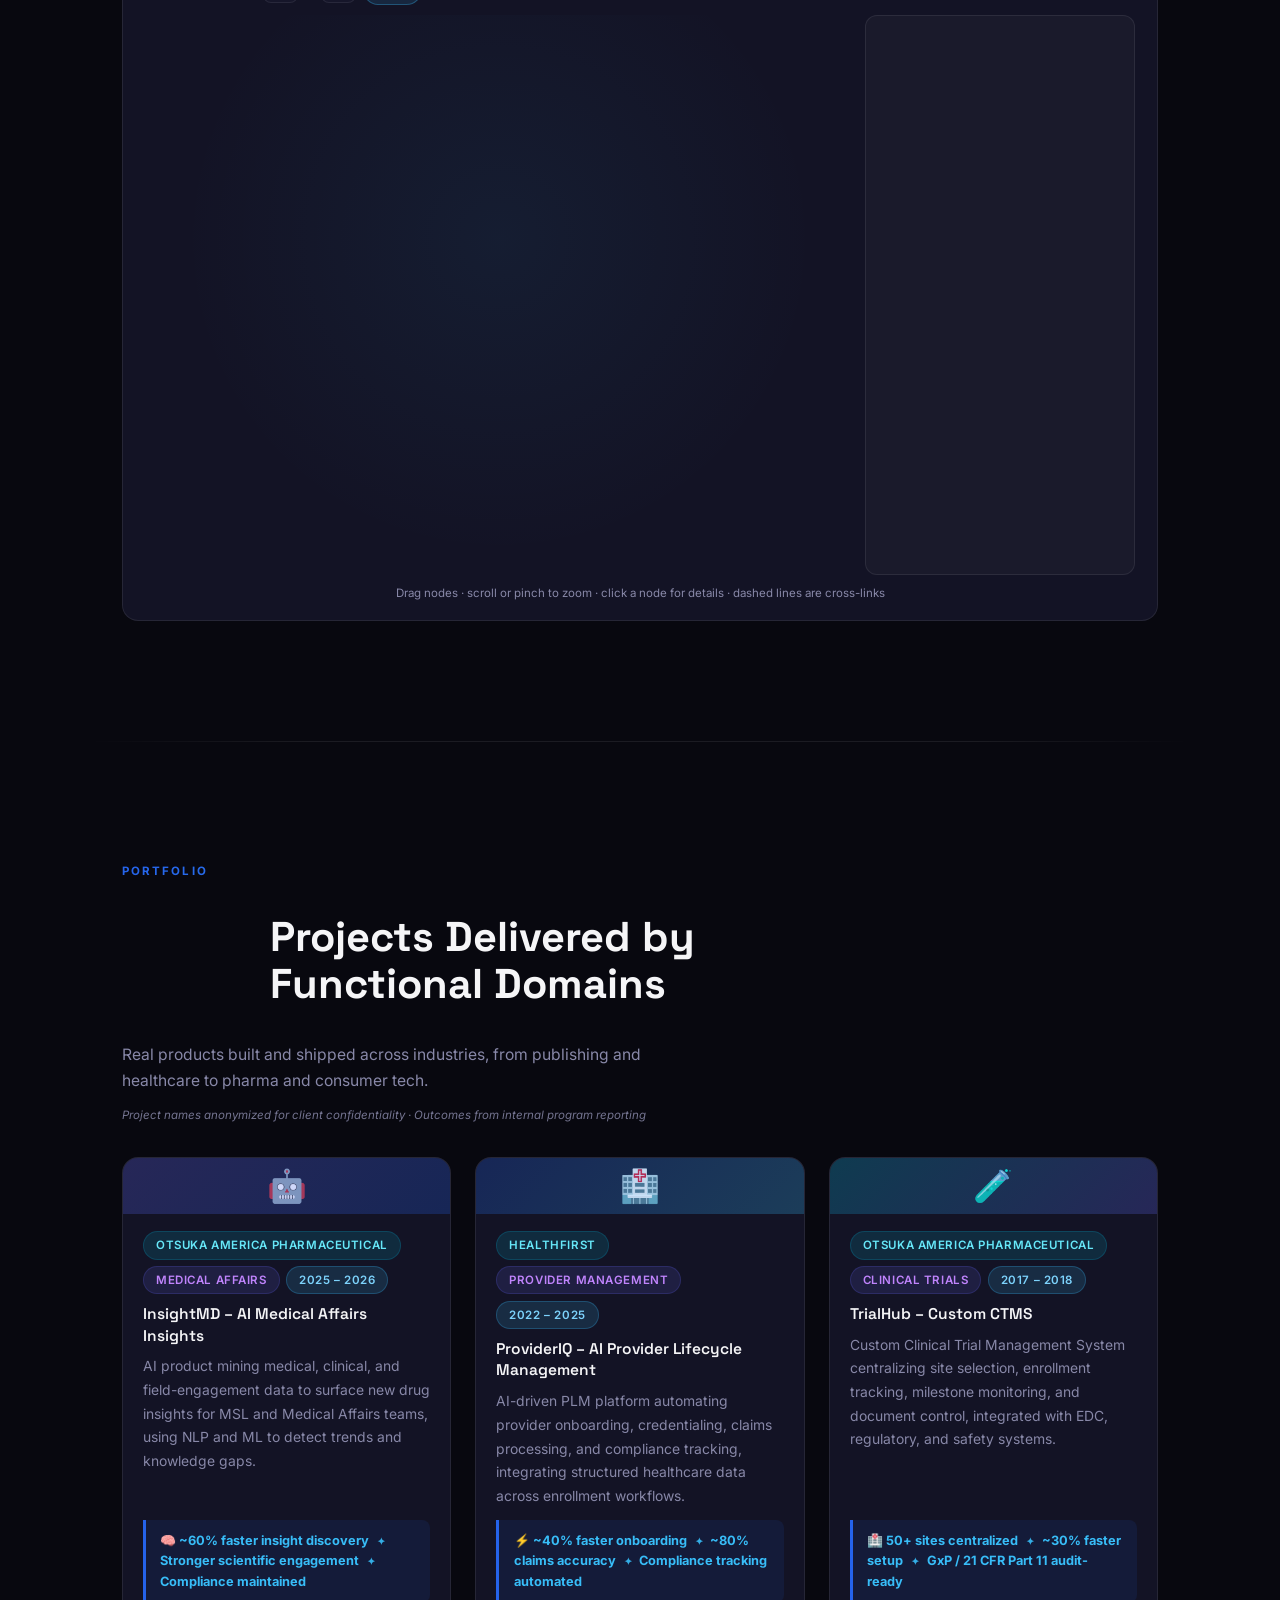
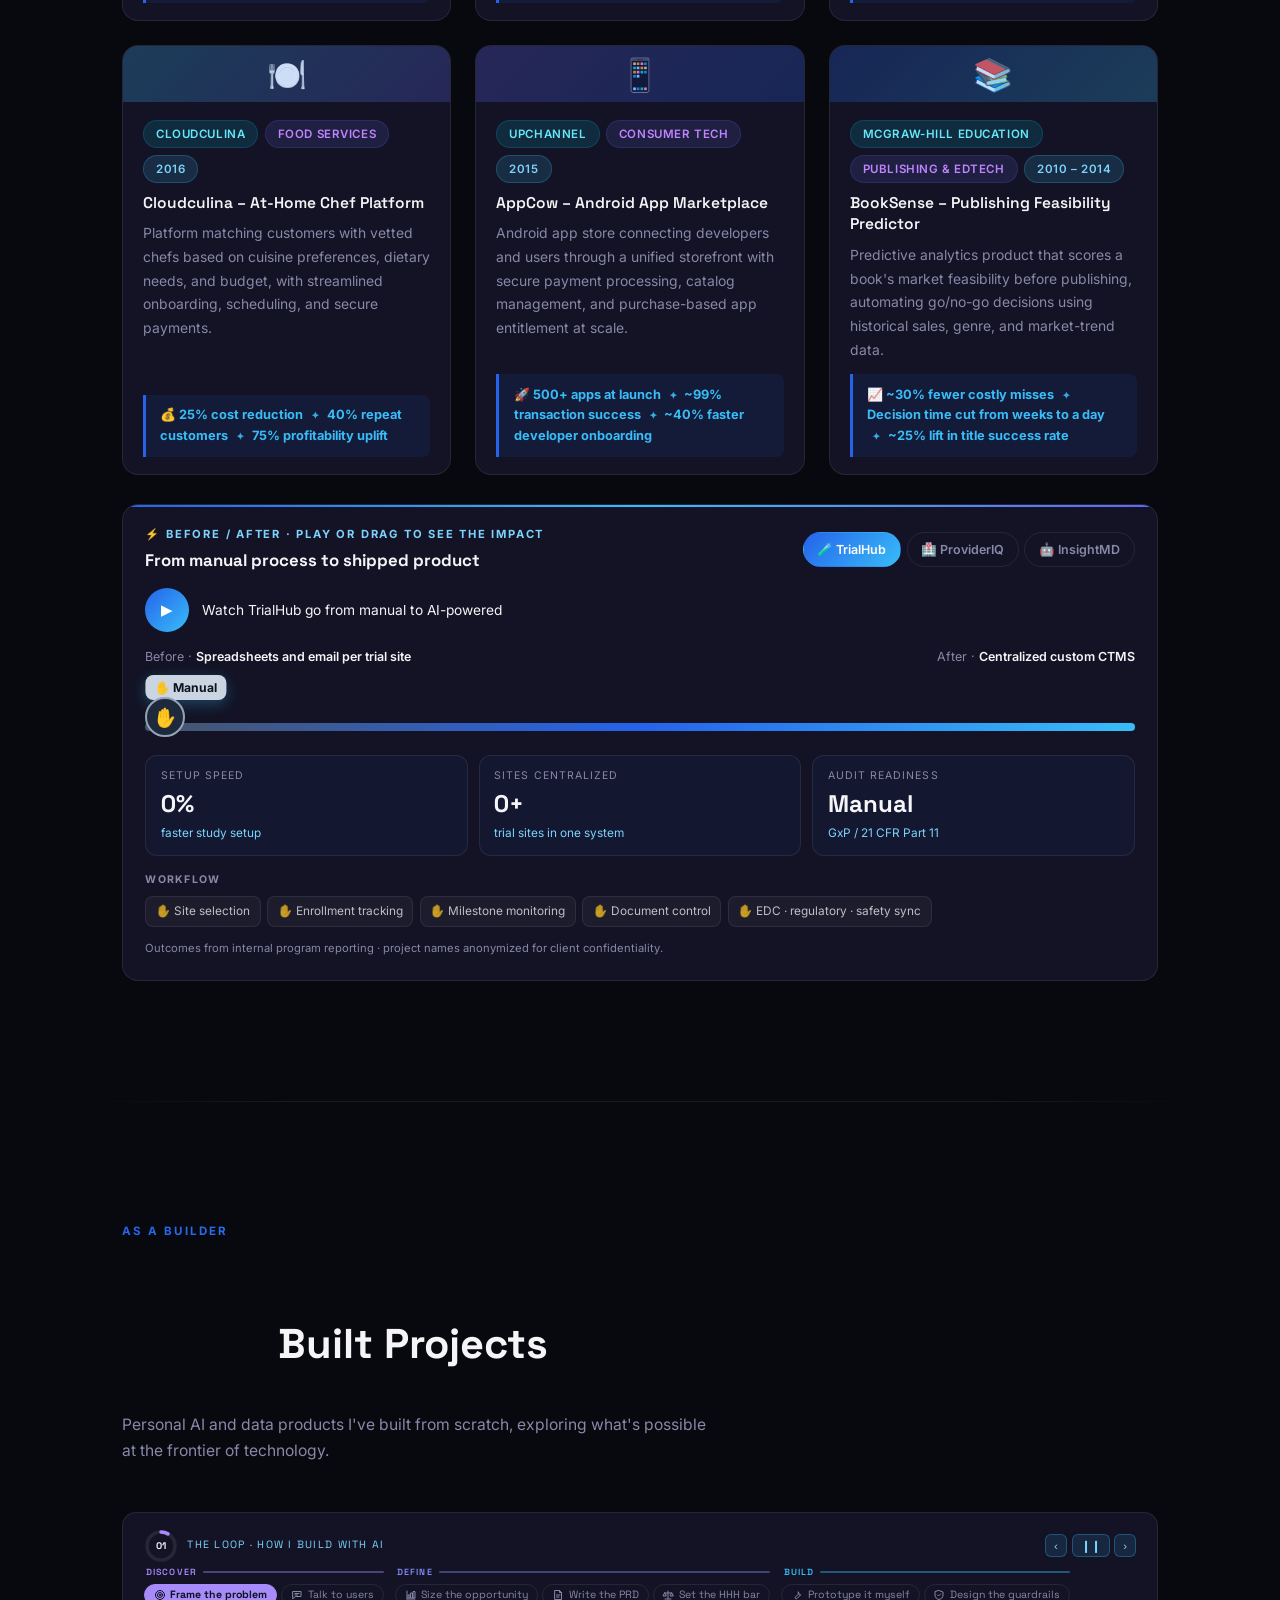
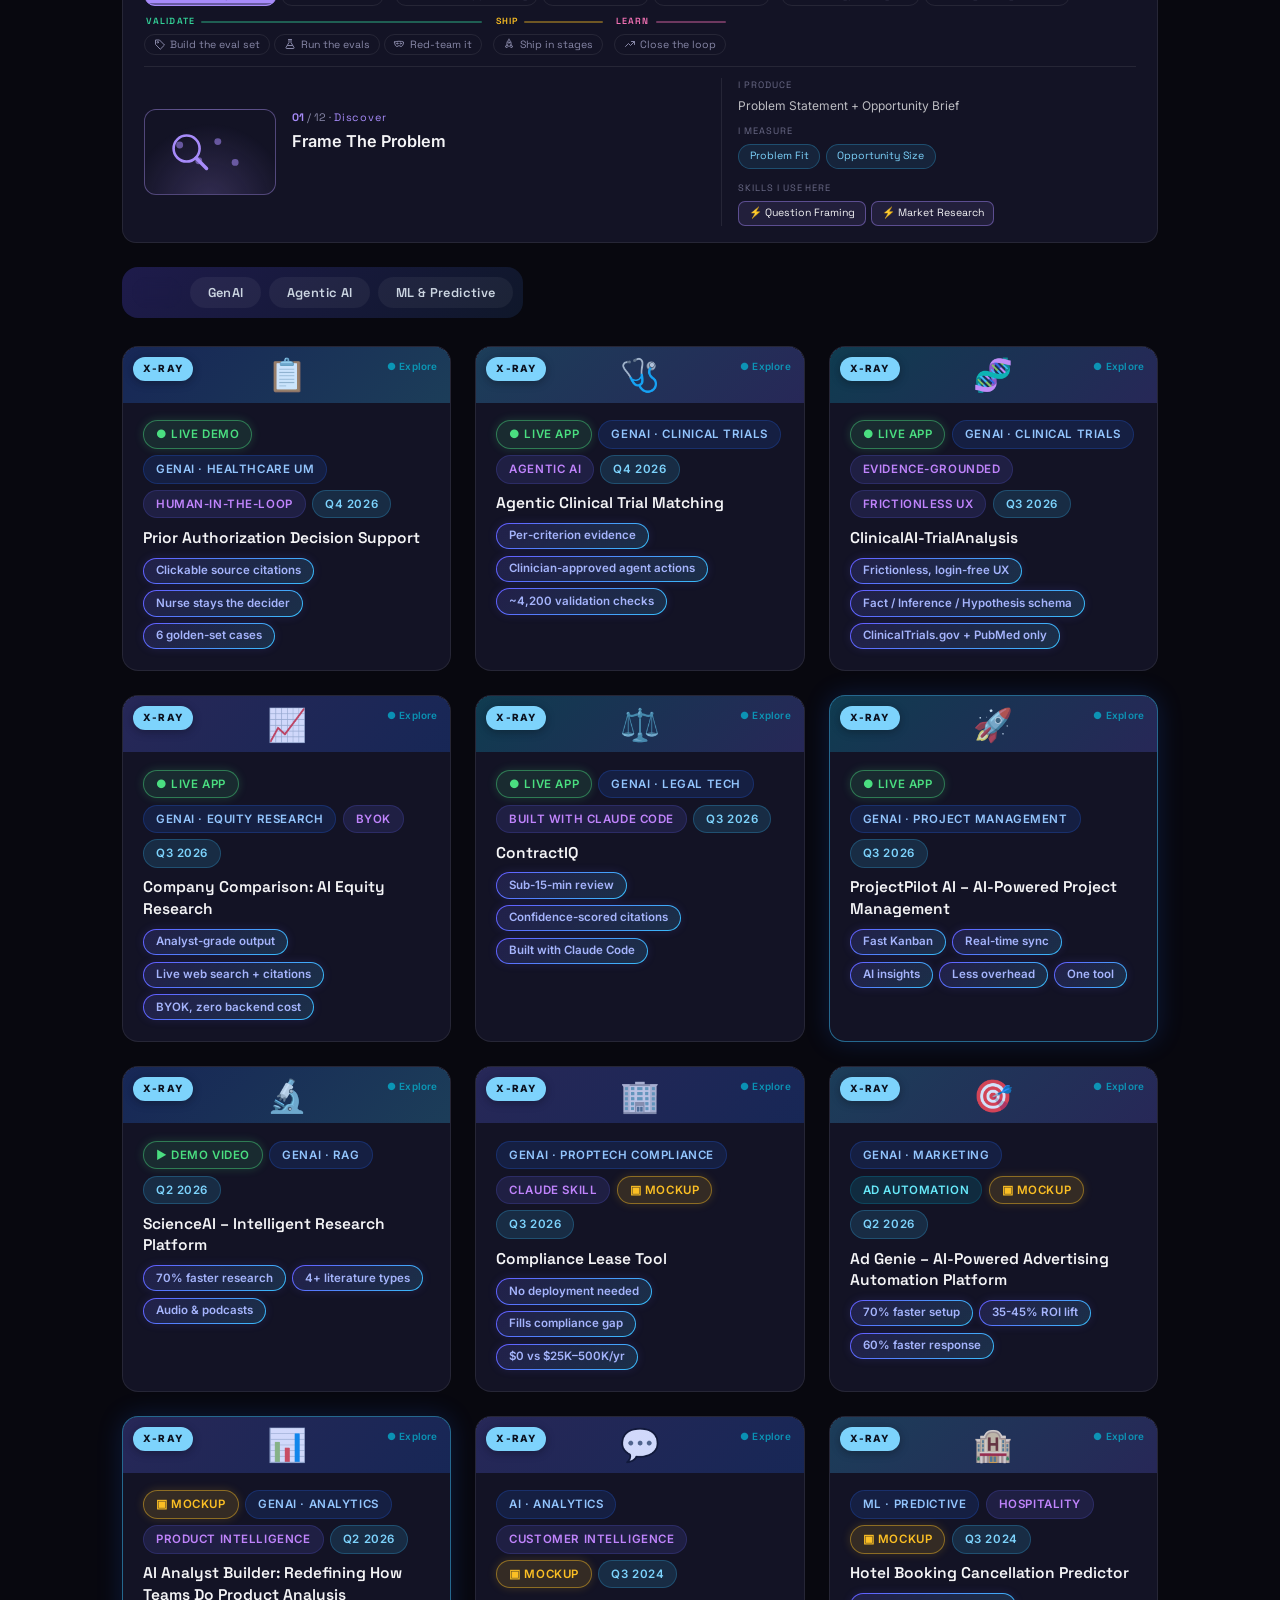
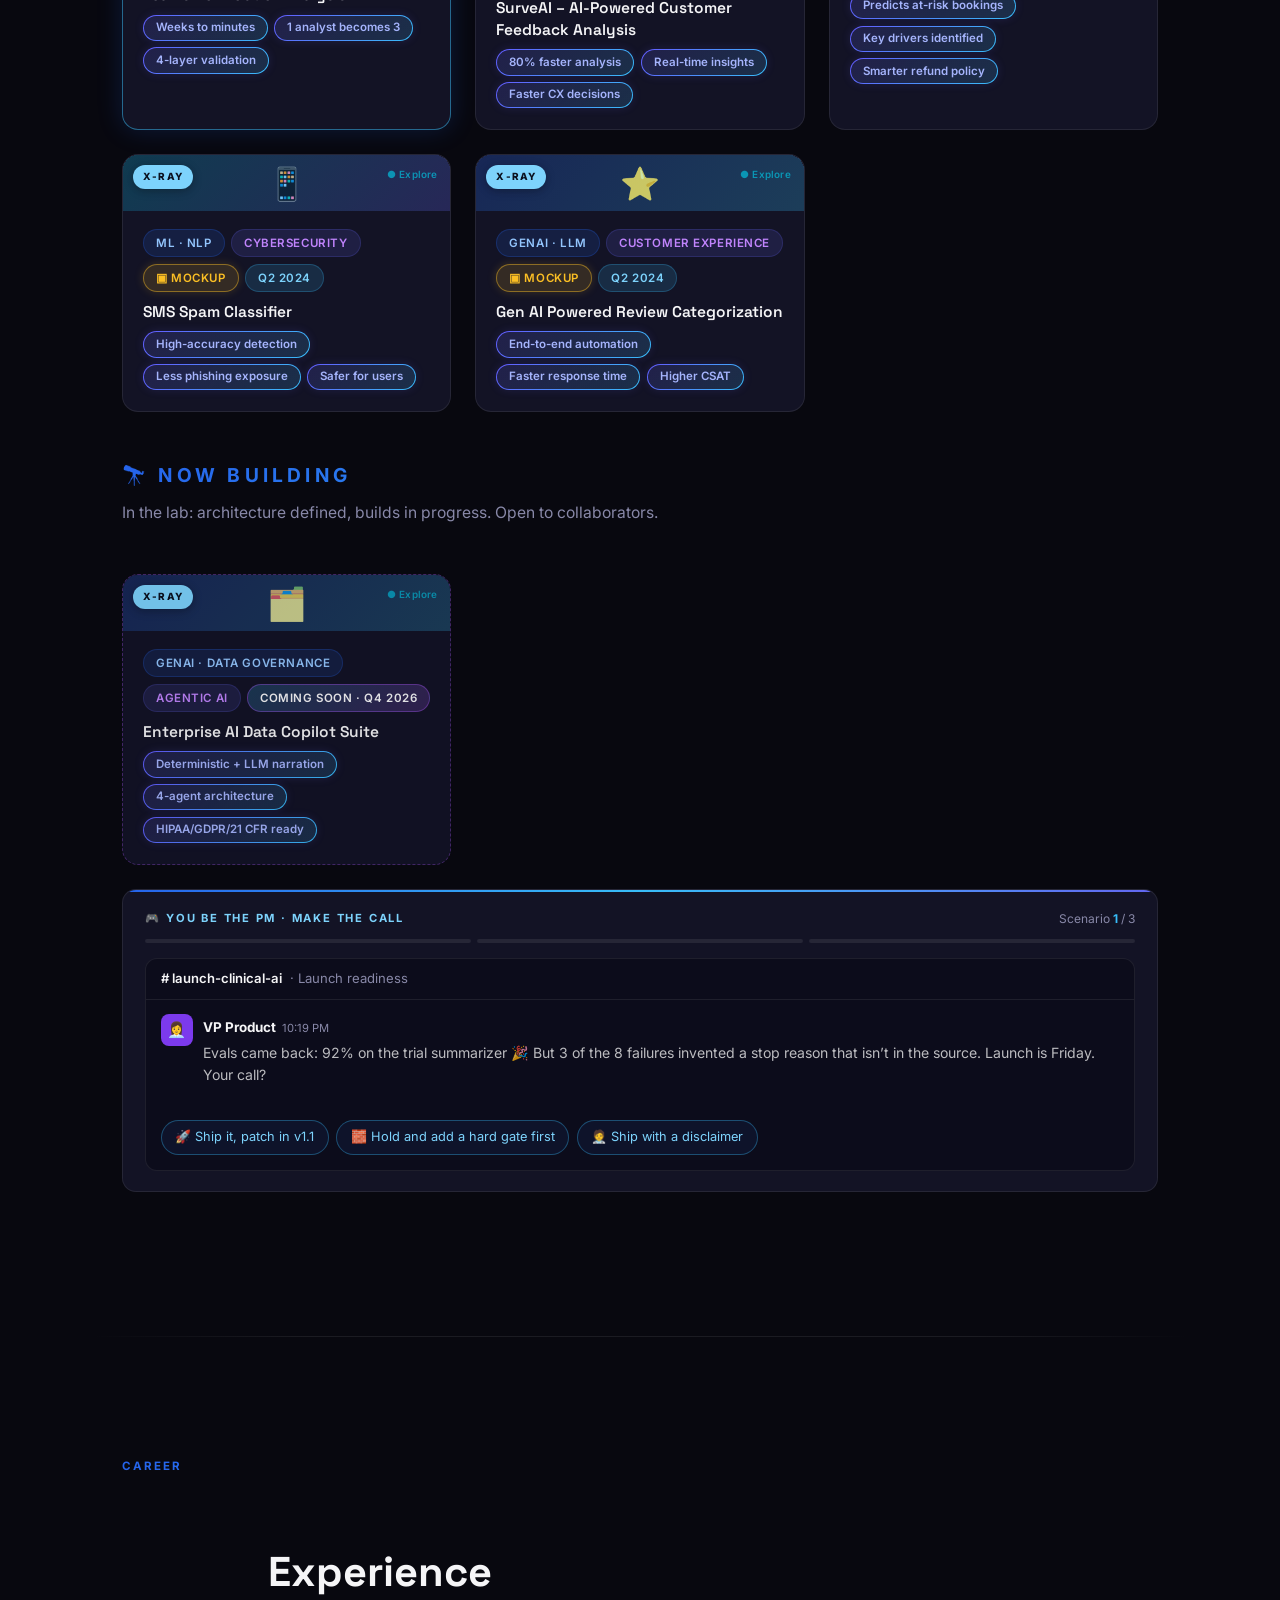
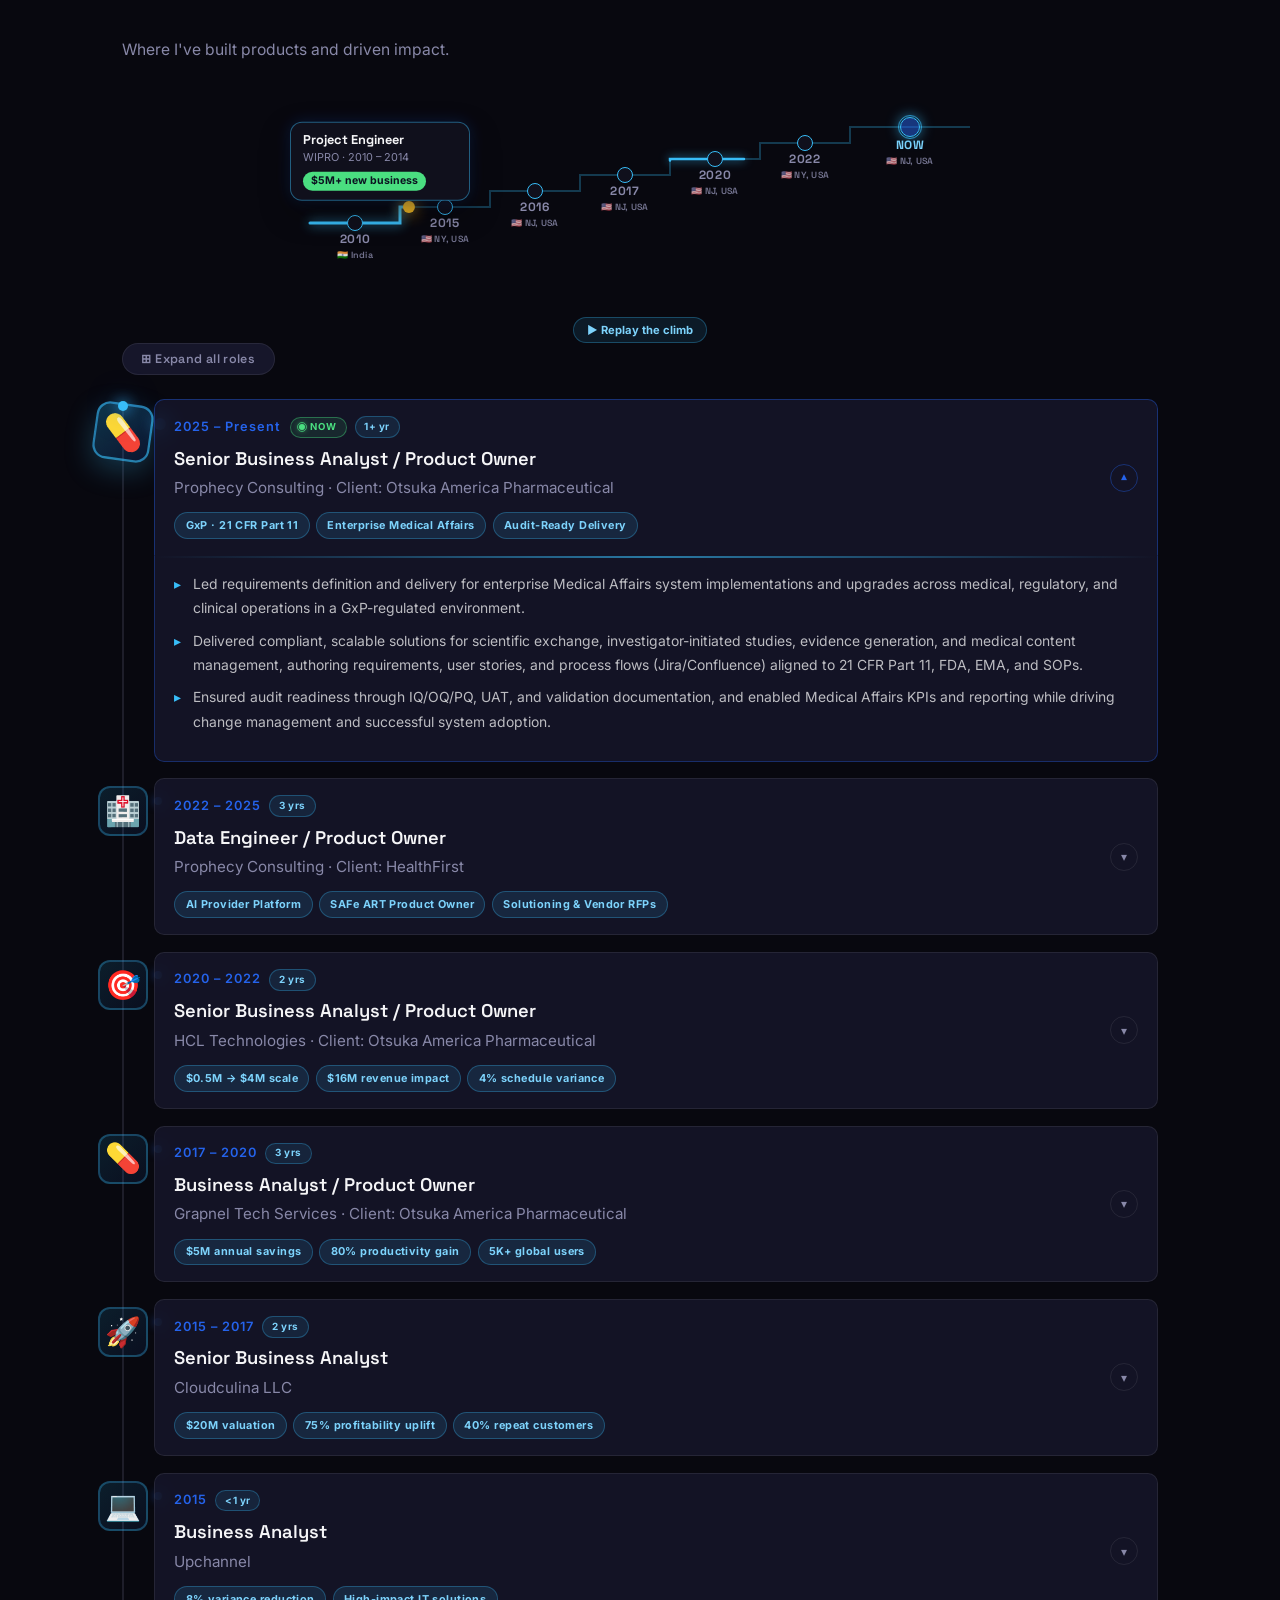
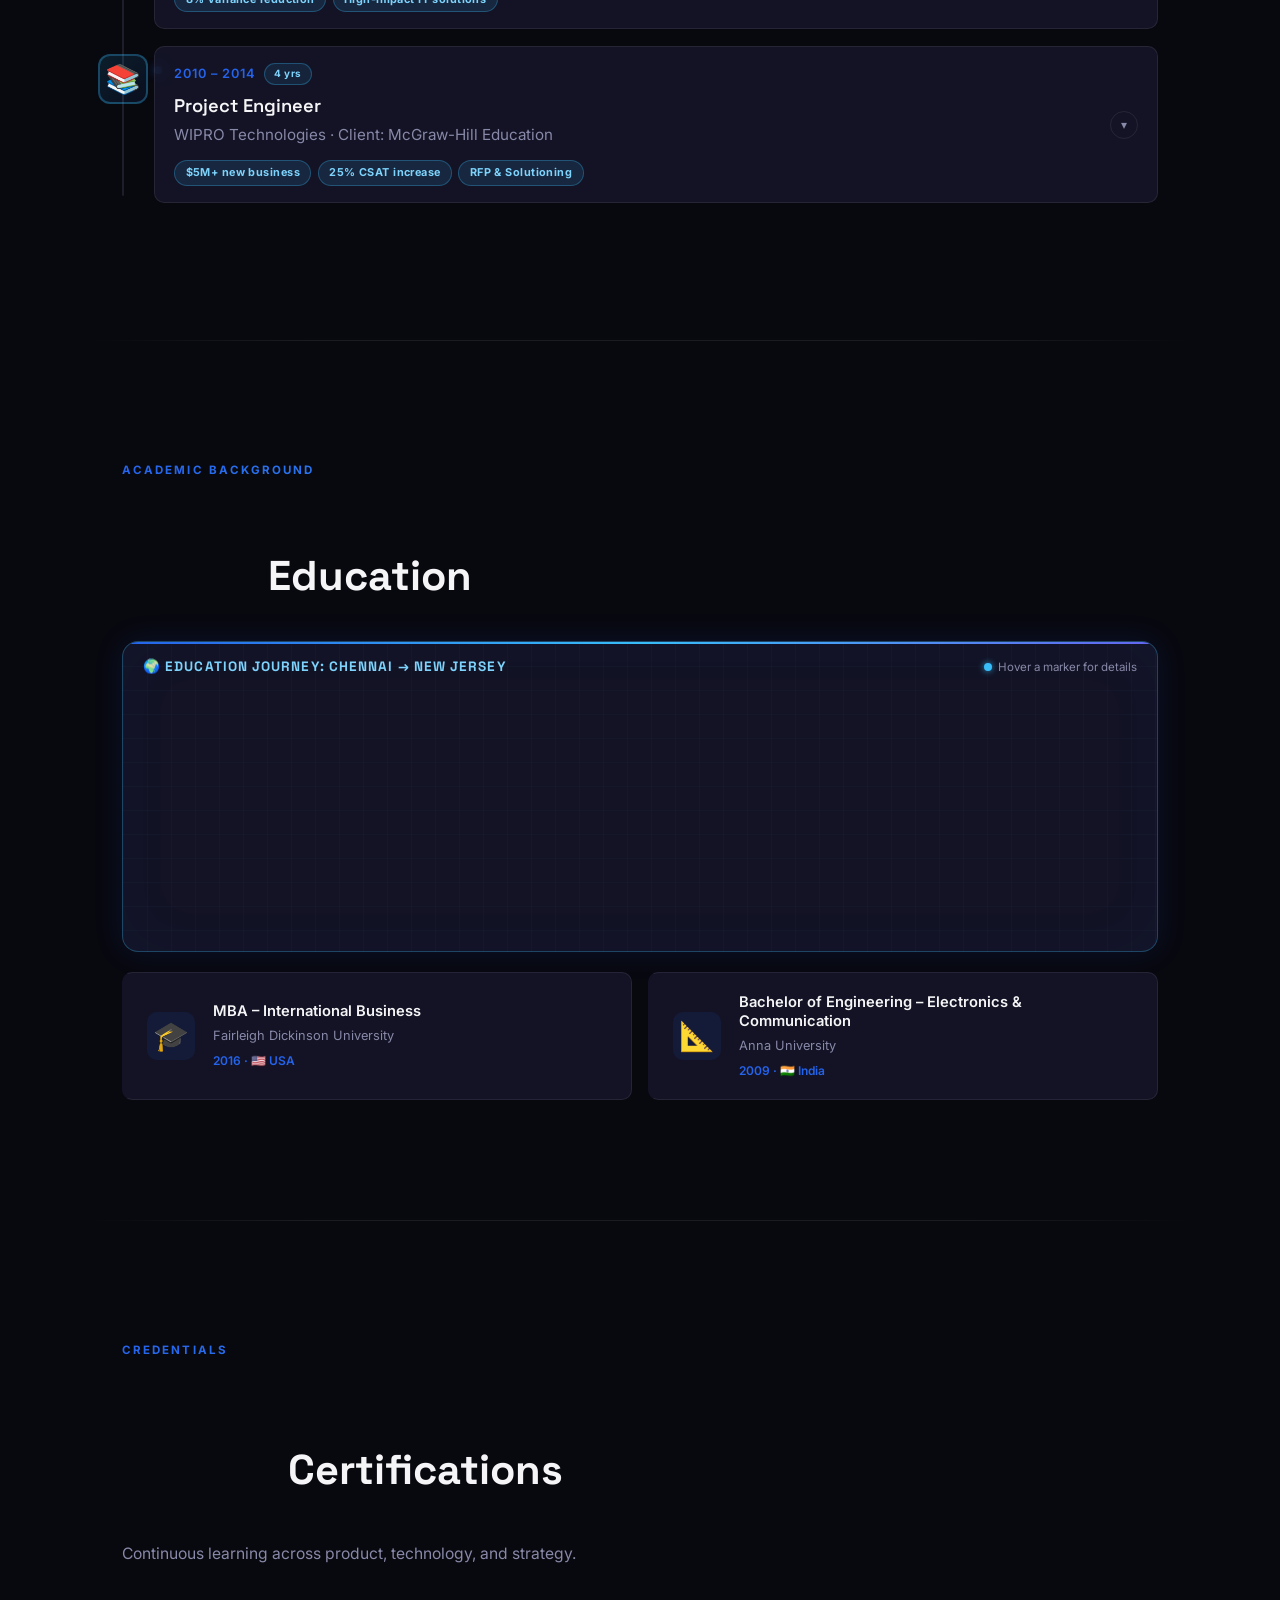
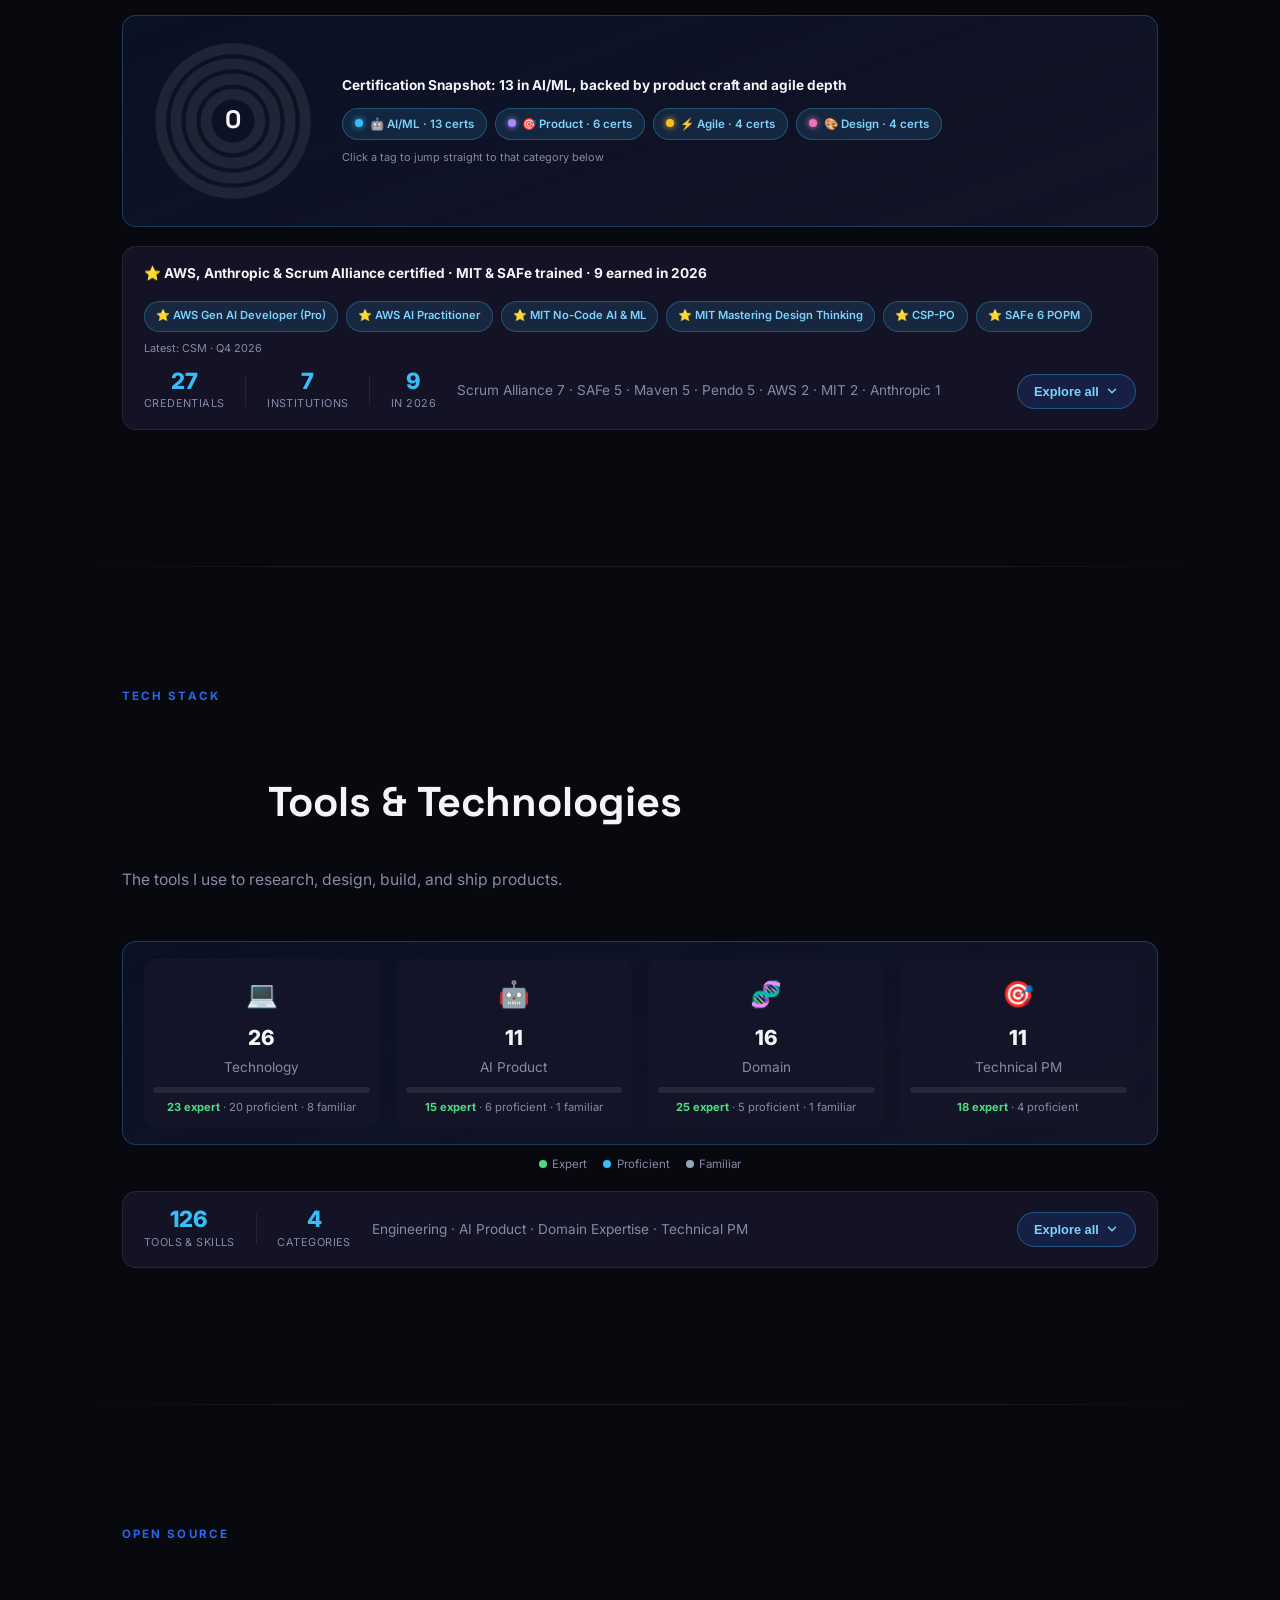
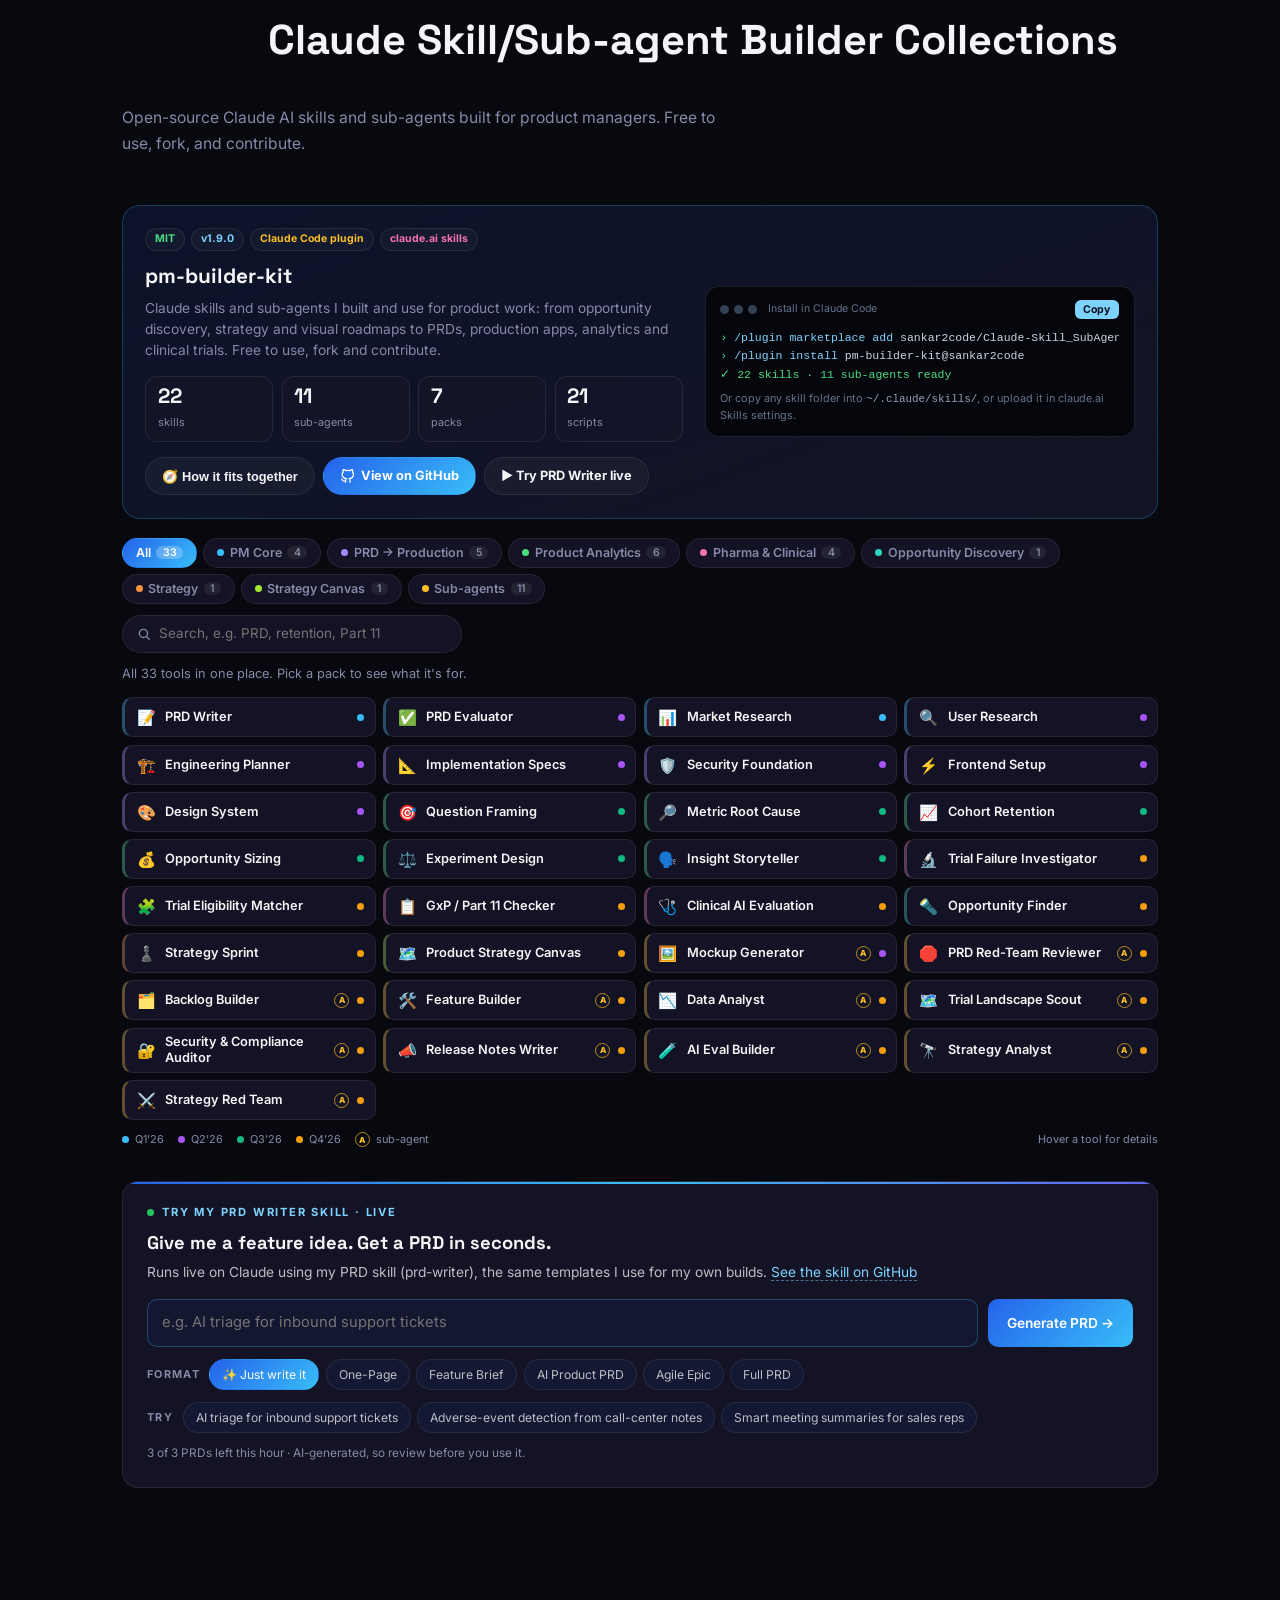
